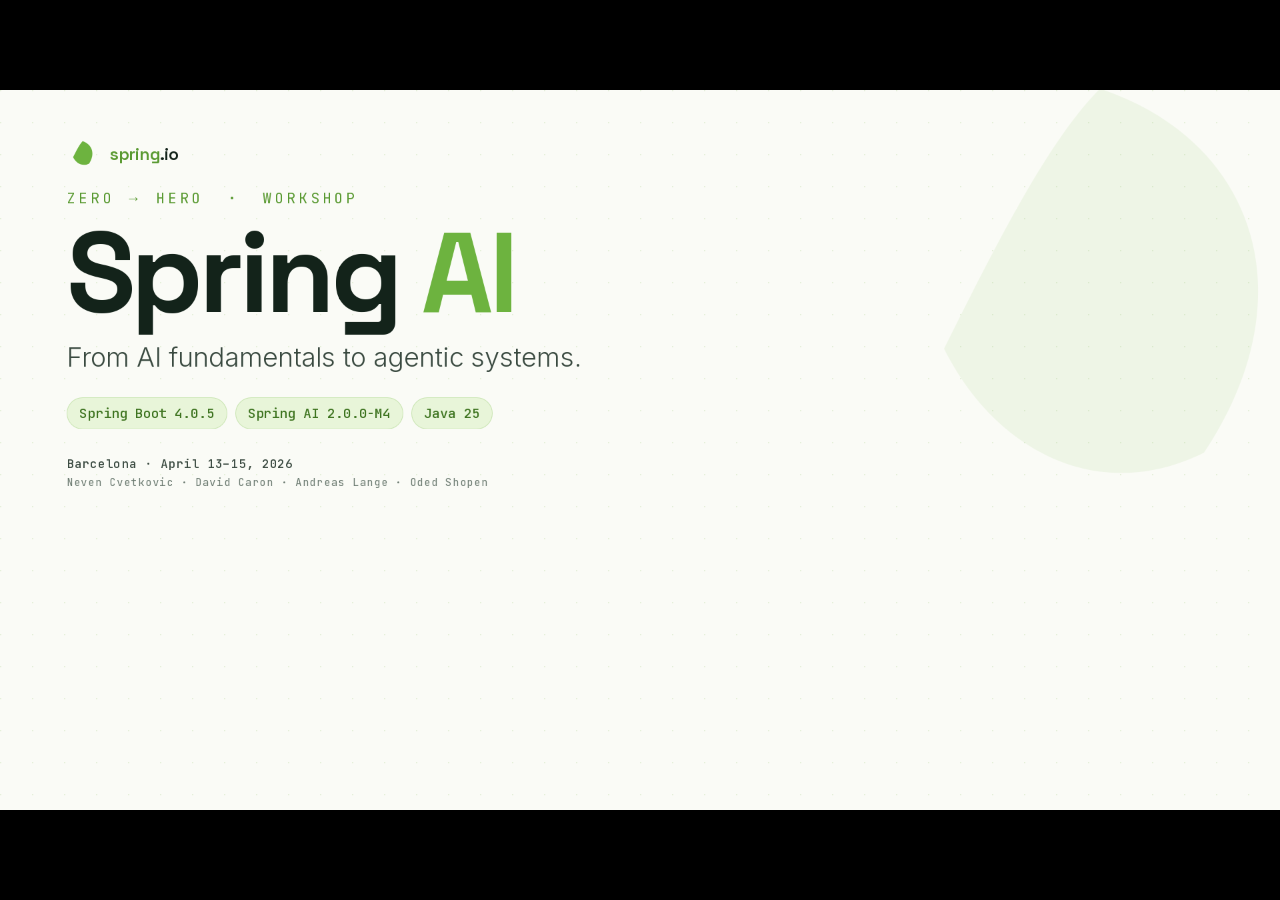
==== components/config-dashboard/src/main/resources/static/slides.html @ bb2cd9f5 "slides moved to dashboard" ====
<!DOCTYPE html>
<html>
<head>
  <meta charset="utf-8">
  <title>Spring AI: Zero to Hero</title>
  <style>
    * { margin: 0; padding: 0; box-sizing: border-box; }
    body { background: #FAFBF6; display: flex; align-items: center; justify-content: center; min-height: 100vh; font-family: -apple-system, BlinkMacSystemFont, sans-serif; }
    #__bundler_loading { position: fixed; bottom: 20px; right: 20px; font: 13px/1.4 -apple-system, BlinkMacSystemFont, sans-serif; color: #666; background: #fff; padding: 8px 14px; border-radius: 8px; box-shadow: 0 1px 4px rgba(0,0,0,0.12); z-index: 10000; }
    #__bundler_thumbnail { position: fixed; inset: 0; width: 100%; height: 100%; display: flex; align-items: center; justify-content: center; background: #FAFBF6; z-index: 9999; }
    #__bundler_thumbnail svg { width: 100%; height: 100%; object-fit: contain; }
    #__bundler_placeholder { color: #999; font-size: 14px; }
  </style>
  <noscript>
    <style>#__bundler_loading { display: none; }</style>
    <div style="position:fixed;bottom:12px;left:12px;font:13px/1.4 -apple-system,BlinkMacSystemFont,sans-serif;color:#999;background:rgba(255,255,255,0.9);padding:6px 12px;border-radius:6px;box-shadow:0 1px 4px rgba(0,0,0,0.08);z-index:10000;">
      This page requires JavaScript to display.
    </div>
  </noscript>
</head>
<body>
  <div id="__bundler_thumbnail">
  <svg viewBox="0 0 1200 800" xmlns="http://www.w3.org/2000/svg">
    <rect width="1200" height="800" fill="#FAFBF6"></rect>
    <g transform="translate(600 360)">
      <path d="M-120 -200 C 100 -160, 180 40, 60 200 C -80 240, -200 160, -240 40 C -180 -80, -180 -160, -120 -200 Z" fill="#6DB33F"></path>
    </g>
    <text x="600" y="620" text-anchor="middle" font-family="Space Grotesk, Inter, sans-serif" font-size="96" font-weight="700" fill="#13231A" letter-spacing="-4">Spring <tspan fill="#6DB33F">AI</tspan></text>
    <text x="600" y="680" text-anchor="middle" font-family="JetBrains Mono, monospace" font-size="24" fill="#5A9A32" letter-spacing="6">ZERO → HERO · WORKSHOP</text>
  </svg>
</div>
  <div id="__bundler_loading">Unpacking...</div>

  <script>
    
document.addEventListener('DOMContentLoaded', async function() {
  const loading = document.getElementById('__bundler_loading');
  function setStatus(msg) { if (loading) loading.textContent = msg; }

  // Error sink persists across replaceWith since it's on window, not the DOM.
  window.addEventListener('error', function(e) {
    var p = document.body || document.documentElement;
    var d = document.getElementById('__bundler_err') || p.appendChild(document.createElement('div'));
    d.id = '__bundler_err';
    d.style.cssText = 'position:fixed;bottom:12px;left:12px;right:12px;font:12px/1.4 ui-monospace,monospace;background:#2a1215;color:#ff8a80;padding:10px 14px;border-radius:8px;border:1px solid #5c2b2e;z-index:99999;white-space:pre-wrap;max-height:40vh;overflow:auto';
    d.textContent = (d.textContent ? d.textContent + String.fromCharCode(10) : '') +
      '[bundle] ' + (e.message || e.type) +
      (e.filename ? ' (' + e.filename.slice(0, 60) + ':' + e.lineno + ')' : '');
  }, true);

  try {
    const manifestEl = document.querySelector('script[type="__bundler/manifest"]');
    const templateEl = document.querySelector('script[type="__bundler/template"]');
    if (!manifestEl || !templateEl) {
      setStatus('Error: missing bundle data');
      console.error('[bundler] Missing script tags — manifestEl:', !!manifestEl, 'templateEl:', !!templateEl);
      return;
    }

    const manifest = JSON.parse(manifestEl.textContent);
    let template = JSON.parse(templateEl.textContent);

    const uuids = Object.keys(manifest);
    setStatus('Unpacking ' + uuids.length + ' assets...');

    const blobUrls = {};
    await Promise.all(uuids.map(async (uuid) => {
      const entry = manifest[uuid];
      try {
        const binaryStr = atob(entry.data);
        const bytes = new Uint8Array(binaryStr.length);
        for (let i = 0; i < binaryStr.length; i++) bytes[i] = binaryStr.charCodeAt(i);

        let finalBytes = bytes;
        if (entry.compressed) {
          if (typeof DecompressionStream !== 'undefined') {
            const ds = new DecompressionStream('gzip');
            const writer = ds.writable.getWriter();
            const reader = ds.readable.getReader();
            writer.write(bytes);
            writer.close();
            const chunks = [];
            let totalLen = 0;
            while (true) {
              const { done, value } = await reader.read();
              if (done) break;
              chunks.push(value);
              totalLen += value.length;
            }
            finalBytes = new Uint8Array(totalLen);
            let offset = 0;
            for (const chunk of chunks) { finalBytes.set(chunk, offset); offset += chunk.length; }
          } else {
            console.warn('DecompressionStream not available, asset ' + uuid + ' may not render');
          }
        }

        blobUrls[uuid] = URL.createObjectURL(new Blob([finalBytes], { type: entry.mime }));
      } catch (err) {
        console.error('Failed to decode asset ' + uuid + ':', err);
        blobUrls[uuid] = URL.createObjectURL(new Blob([], { type: entry.mime }));
      }
    }));

    const extResEl = document.querySelector('script[type="__bundler/ext_resources"]');
    const extResources = extResEl ? JSON.parse(extResEl.textContent) : [];
    const resourceMap = {};
    for (const entry of extResources) {
      if (blobUrls[entry.uuid]) resourceMap[entry.id] = blobUrls[entry.uuid];
    }

    setStatus('Rendering...');
    for (const uuid of uuids) template = template.split(uuid).join(blobUrls[uuid]);

    // Strip integrity + crossorigin — blob URLs from a file:// document inherit
    // a null origin, so crossorigin forces a CORS fetch that SRI then rejects.
    // The manifest bytes are ours; SRI protects against CDN compromise, not this.
    template = template.replace(/\s+integrity="[^"]*"/gi, '').replace(/\s+crossorigin="[^"]*"/gi, '');

    const resourceScript = '<script>window.__resources = ' +
      JSON.stringify(resourceMap).split('</' + 'script>').join('<\\/' + 'script>') +
      ';</' + 'script>';
    // Inject after <head> so the DOCTYPE stays first; prepending the script
    // would push the parser into quirks mode. DOMParser always emits a <head>
    // (synthesizing one if the source HTML omitted it) but may carry
    // attributes through, so match the full opening tag. slice() rather than
    // replace() keeps us clear of $-pattern substitution in resourceScript.
    const headOpen = template.match(/<head[^>]*>/i);
    if (headOpen) {
      const i = headOpen.index + headOpen[0].length;
      template = template.slice(0, i) + resourceScript + template.slice(i);
    }

    // Parse the template and swap the root element. Scripts inserted via
    // DOMParser/replaceWith are inert per spec — re-create each with
    // createElement so they execute, awaiting onload for src scripts to
    // preserve ordering (React before ReactDOM before Babel before text/babel).
    const doc = new DOMParser().parseFromString(template, 'text/html');
    document.documentElement.replaceWith(doc.documentElement);
    const dead = Array.from(document.scripts);
    for (const old of dead) {
      const s = document.createElement('script');
      for (const a of old.attributes) s.setAttribute(a.name, a.value);
      s.textContent = old.textContent;
      // text/babel scripts with a src: fetch and inline. transformScriptTags
      // does XHR against the src, but blob:null/ from a file:// origin is
      // silently dropped. Inlining makes it a plain inline babel script,
      // which transformScriptTags handles unconditionally.
      if ((s.type === 'text/babel' || s.type === 'text/jsx') && s.src) {
        const r = await fetch(s.src);
        s.textContent = await r.text();
        s.removeAttribute('src');
      }
      const p = s.src ? new Promise(function(r) { s.onload = s.onerror = r; }) : null;
      old.replaceWith(s);
      if (p) await p;
    }
    // Babel standalone auto-transforms type=text/babel on DOMContentLoaded,
    // which fired before we swapped the document. Trigger manually if present.
    if (window.Babel && typeof window.Babel.transformScriptTags === 'function') {
      window.Babel.transformScriptTags();
    }
  } catch (err) {
    setStatus('Error unpacking: ' + err.message);
    console.error('Bundle unpack error:', err);
  }
});

  </script>

  <script type="__bundler/manifest">
{"c7ee0cfa-e713-41cb-aaba-0523f7ccaca3":{"mime":"text/javascript","compressed":true,"data":"H4sIAAAAAAAAE9U8XXMbuZHv/hW9TLIcyjMkpbU3Nm068dpyrIvtVVnaJFeOY4EzTQ5WQ2BuAErialWVp31OpVJ1P+j+yf6SqwbmAxgOadnZezjVrknio9FoNBr9BYz29u7AHjxOMD6PlGYLfAI///1fUOBKsVmGcIkziOUylwKFhrks4OXp61dA7dXwDpjeL5lIMlQT+g4BG4DKkZ1jAUJqVCU8lih4rOKC5xr0Osdpj+V5xmOmuRSj75UUPeDJtFf2jUzf3hMDk/6YSCCXSiu4VhlP8EgkePUsZWKByQTe3ICWoFOEnBWE6SUXibwEKUCwi6HFbDaAc1zPJCsSKuULM7bB7+ef/jH6+ad/hnC8+C4fHS+eixBOchZjCC/lEkeHIglBrJYzLAiGKiHGA8gLVAre0vAFKtT0xSAIYwguuU6BgWZK43yVNcOnXOhBCSQZwExqLZdRjEJjAfICi4ytQaXykotFCS6WK6HhrumqQpizBBXIlaY58iTDEhoOgK20jFTMMupMs+NCYAExExdMAVfAYM6vMIEEFV8IUPwHhCDBOVtlGvYfHoz/57/3xw/Gg5r4BAwTMNM50wUTai6L5cSWB4MzmvSca7MAFxwvc1noEDLUGouZvMJkWIM6QdvsTEjT+wyY1gWfrTRaGooEC2CaZpHKApMSvf3J/sBMRqdYAzs+Pv0L4BUNhwUo1Ap0yhUoCVwreP7ta4hZrlcFgkJUsBLlTBYol6iLdUm0Oa0jF9oMcPb7JSac2ZIzyNhaAV5gsS4XgmhOdNQK5KWAnC2Q8HXxcggbEjI04VkhLxUWfQXHdqif/gkn7AIJ1vHzF5AXMlnFSKsTZ8hEDUwKjGiQKMcisihQe7MYQgJe6YLR3Fd5tSFPqJECViC8PHr+/PBNSFsRVmJJPITJEN5IEbFY8wu0k1KgNFsDFwZVohuBJ1hnF1zxGc+4Xk8g5UmC4gzuwpnMWWzKxmfVFHlBUDRCcMETlCoEPi/[base64]/2uFxfoEM4y1LIJ+A6M/GLIkMTN/ZYbCIug7tOmHRmZMn8B1xXE4TFAzng05yVio/[base64]/NvY02hEMWpxWBFQGiU3TJNI9Zlq1Bs8WiPAFLYkQWSxUXiKJC9s0beEXfegAQ7EdmqTAJjeIUy6XBYZ7Jy4EHQy6jC5bxhGmc9oT8QAoAteJi8UHjlQ7LsozleV1mcP1AR0xiCnp3YG90504QVJsZYimUhueHJ0d/ePPhzx+eH754+t2rU5iaI/5Ru8FLt8H4gdPg5PTbt0//cPjh+O3hi6O/wBQc8TIxaEz6Tetv/3T49tXT//zw8uj54YfXJwTtwdiB9qenr46ePz09/PD09PQtAfvcCfcf3amB5iw5gCkEwkz+RBdcLAIxGOYsOdGs0MFBCP1xf+B0UXqdoUoRNUzh7A7x3ySVShvS0V8uFSdmm1ht6VFZzIVCPYFx9ZtOnYytJzDLZHxelc5YfL4o5EokE/jVeFy3jmUmiwn8aj6fV0VzKXQ0Z0uerScQkVaMkVorjcsQvsm4OH/N4hPz+4UkQdR7idkFEmPCG1xhL4S6IISnBWdZCIoJFSkseD1KReLqELflN3fMx9Du6c2Zs5mS2UrjRyc/z/CqKmQZX4iIa1yqCVidtqr6fqU0n6+jWApNB5lXXSFTKqqb2BSYMZLpFbRaE41kwRdcVOBagxJukUoLLs4d1L0VcpbjkmdZZM/GSTOCh+GoFjMZnTCcTvFFqo3eFFxwBo9VJvWTAQnbWo19dnICSvMsA2P4INkQ9u/PWNM5W9fTBbQSSWqNiRVcxrbQLD4n0bYc0n43bDspWwV7gx1rCF/wJWnKTOj2cnZUGfk+gf3x+DcdtVbgb62eyatI8R+4WExgJosEi2gmrzoadnMlQKNdPqrnw2lNI6NoqQkIKWo+2FRRq+XyyfPOSFsjvKxy8L6hVz3i/rYR6UDoGtF8z7DNIacshx+kQGWE/1LOeIZGaSXGG81lcUmGoE55kRAfnSPQCe7yxSkxn7VnSYGvBoLvjkJIpOhrK3LMOVfajDVPDDXL7eifK87cHf2DPckmcLB/77f3Hhw4Am37utx4iNR4ENxbUjm6xNk515FmeZTyRWp2WVSKUN1Qxx1vtAffimxttT8yRnS9DlJALFmhsBpUQaDlKk4hwQseoxrU5CtNwCAluk7AfAyMWh+UfYmMAhv+cQje0NAQo0Sskm6Vdf+Rdclwridwf/ybZk+Rj4C2XH61IQBLcmRMYxDdH/8mhK/zq0Fpn4+HDw8GtTDkmcF+lq2KgBp9rihfsHwC9xpccpYkZsM7ZZ9wCpZiomAJX6kJPHz4sAFjTkg6+Cewf9AqniMj+z5SqDUXCzWBnharZa/hMOuGiBRtcMJvPBzv4/LzJI2hcrlcZU84+Hq8VIBMYdgsSFkar2Y8jmb4A8ciGB6Ewwfh8CDcH4TlOjidP3qoWQbYsiW/cqi7UjRdYwt27MeS/6wsLEXK+88Ugzv4b1xx3343640H/qE/06JGguU5soIZ28elfiUPttW77LYhHioWc1Z6yQpD4PEGD7c5lYsUC65dztsojFeForalI21jX3GRcYHRL6EpNQfwwYNmPyy5iMpj2y3etbPK6RWLGQsO7t8Pq//Hw982IsNl+obEsH+v4XsDxyn5dyQ4scLESFy49pa0A8v9g8EjT5q4MEoHwMeBPBh4/eYyXpEYlytNK+aL8aZFtXl2tpxES/lDZNtbN+y1w4dOS1AXC7iu1S4Soo2WZX61DA2n79B6nq8d7qzE5X5LXF6WIO834qJDPh408rHZEubkoQ9HBJtD4OtP4qcNtIfns6TG/f9mtzg7Y9/[base64]///K+/21DDhEIINk6RY+nXNAZFnBZyiWXbX/a/2oYhp6JxkVEghVzhxoD1IypMl2bImD5NSRlyqsBYl8AjY0rZSM0lwiUTJuxCYYXGzUnmZBmPqY3vCowb8PLDMkQeLpg2ZkLlNDbUIg/RkOZRAfm9oaSBQU5Y1DAv5NIAM0s8ssvaxLUUkE/ABg9op1eAHhsXlIl6Ng61yEzPBHx6T0CnTJO/SmCsMXnGsoz4A7j4HmOtKkBcaAmPU2TJEwhonN+XQamoWGUIKVMmUDSfkyu0pHATjtiweiyBK7b1nWKuvULBHh4/qmtKU9JVEH1+dnU11/b3LGjYqnXdVKZW6a3aRGXLGbnpU/JUV0KrwzdR71iaUGd9tX+3Ntg+ec/L5FKswrjTqdPlDOsc2FmKXTO7YEUQWYeI3RrR5WDnTDc7pN0dbu0Bck2OzuoOV0tnu112CsCsQHYesbkxQGh3OB1p13n1LLtka9XubDfOBNiF5EkXG/surI6FnGRM6ci48tw19cf20O7ArYNXKpsu3O6FcElWOyQAzqxDPGNKwXOMz0/MzsIrjSJRJtXjsIycWHTtPoMFapAzG7F9Wou5YADXZVAJ3vUNi/VD6FveoW9lyL//vj4kjSu+WJmgZUMStcqxCBr7I+Vq+KGQkjz15gfTmsXpiRFhwTUsJa1LX+Yo+jaG5vSz4bJpY9LZ4jLsPYV37/0Km7SyWZ7yBE/5EguYmkCgX7uUK4VHSbajibIBuj/iGqbtmMpdCCiIZ+LdFKcTFIf78Ufoj8qYRQNGCgvB+TWccZEEVNCauxRv0RxU01bBjh4nmdQ2r8bp1RTu6PmaaPBaXrgd67Id/U5Z/g2datN2ye4+L0oX6rSjcKNnyW/EuFZw/ZnY0+G5km9z8g8eCW36Dheoa/YOSo4ehLA/HtDitCNrrh7aDPTSsP+njVRumY2hXraHqjaRrx84g5V7x2TVtHdUJlnyRpqN2+LUtYiN5njMFvh2RSk+VQObV9WRUnCO60Rein7oMubHuxWGHZ1elj8/3tFsuKW8cPvWzBaScsCU4hcmhrNCRyqMRnBU5nDEMsvKiPPdSj1NybkkrMpGgtue0SFcpjxOYc4L60g26R9DdxUSrnYtRDmRwuD8ObTr7HlL8nX23UnBGgKfQ9ASgAOToFTQd7nSG7WbPX3h2Nm91cTj71qRLtP9OqjbjGUVPfd4dcuHRuUemp1cCQ5HHsBd6OdX/Ue7+pbavdfZ7vHb9FaojwuZY6HXQb+lelXrsInQ4HNhpj5MD88NoHOug43CHbLAi2vUMqamvBNmh2mTqRQXyDSWakXQN/UNLnZGZPo/[base64]/fYor3ly+0Fe8+QjYyx50vfbW34tbUHDOsrmGAncQObF5Scg8+LyY8jML11kDIU22ddm/4VtTbc10K36laruJstYpg4sDqElTGghe9z9rbUaJyZVlcWakgMznsAsM/1MgrEZ19wEINd6ITPl83UVzb4lHas0BY+SFYxupq66+DxdyAwNM0uZzVixOULHFjA5etSJLN16PptdTZzGXHOoEsPo7/FspTWlEBDq0x6FbCh5tFfeZrC1PWhGmvaOq9xXY2z2QFPuo1Mc/PzTPwaUL1n/[base64]///P+yYl/DV7RY0ecsWBm76N2GliaKt4uYb6t7MXNeqDZZbWXwdtB7Yr56aJzPkt6Tt/Wy+iif1bKs2ritJHiT3N2Z/15JU5sra2XqQgauwyiC/bBK1h5siIj2SMRPnzvS3U8ayVD7U4Yae8A3XGrVaWEOztCqRWF9loQVHi0PQa0kl4GZlmvNqHn00XLb1IdF+a0FlKTEYdZUb0y+3D/9FjZm/+/saFr0fbNytLdXBkqWK6XrVE6TNV4Fk5wkYXORSvfpbomQkczLQIpFZA+cgMoQjkx8ZrTKKaWbgllcLDKsQjTWJNJsUcWgTMDFAUTDLcubLAYdJ2xFOWh0bShiKqJrQGuOWdIKWtWgcpupby8K2XihqqM9XaZdy3gz2lq/MzhVn88Z7W22cDWABery+P9mfZQEPPF8Al9otvDsc7/zbvvQNB8avFwnfN2bKOxp9TRY219OIDwTs4bTtwxxDTa63Ie7WwyldpVr9ziB5UdwQy0d+F6IDVK9zEKYyWQN105A13XWOzFzt7gdWvIqN0JrXu22sFUb1z24rhN47MKbuFzEEkq3mABesZgQ3F51Azd9b895ttqGm7L0x9nc6g3/[base64]/[base64]/7q9r7a3L3r2pvFEK/Pxjqgi8DE9ioGruo3tzZ/LabNGlNk9bBn+6HkB6EkH4Vgs14NWrn+03apIN6AkHqnQ4UhqtxpuuGMZJSdW/swOhGtALYN+zhOIYtruoj6xfC2a+v6WZTIAY38OtrU3pz1uwjs3J/sjfHKIjR3KRubwMY2VvhcVpe3HextdikTLWxce6l9Qc+3bfOwO0T+pe9PHp9nBZW7TCUC6srXbxRkB150nj/[base64]/tbFKKeX9j8gC5RJir6UGi4YJcmBNwWVm+MbB5y9YLUF6Rrj19+CYI4dGy/Pe5mVV/u+4wrdstgb5koxZAvhCwQ9kYtKub26nInFX2KqS0UC/0tahAcDBqWvSUi27RC0tGMElhrhXVJeYl7WuuFMIXrGz/O+EUnZctt5W1f8j/UCiH9sLfip3b14Xd0E37SrvZBkMVbg+Bu/RYlalOBIpw5TKdTA2wA7fBA+1Jc35zRDTMYDUeVMeRd/TzR3BahpXE/8G39bslsJn3XkcQliTzG8qR/vZIDX0MO9gfwChcsppuBUumofBeGXpJ5jYrutpuz0pcgNpSJhXNQWu4tw+lOb+KszedozARuQujv9YltXYa98Q7v4GAAR8IY1K03Kra/[base64]/0oGzTOm0rKsbe37dV3yv3KMtiS/V9klaUuPjC9lPz/LZjM5UaGuOgWto8BHrluiV/g1RA7bbzq0acV1N4mqXByfQqOR+26TfbWpzAytHKIbDzdVifzm1kcDp3rGqX4MqHzeqXnqiov2wzvUrHoyqq8aWMaxflplhVfSjkD1NW2gOK2yyMsgc3PX0z4ykq2H7dX0baoq/XXwkeykBnA7cg0tUtYKkZFqF6SSlkeUiWEaf6WvT1ykrTbWcek3UrUZw0VwQcZj2wkaEiCv2MLpDBN0TOvM3g399bW6GZy1PYQ2hy1ozBfrjXNa1GlqDt+NRvBHxLyOSFeez8uULt6b/DIgflePKFEbweRTVy+nOTjvkgp1vN61VdAcWCj0c3vxs+2c7AwskZTtAl4G9f8N+He3w/8jrl3AlAlpVWd6BctsDLo6TNtGr+ndlVYKC/l2hpoVC9Se3CKLI9BDrkpF7jDh2qQM/PgjjP4WHL05/u70x9PDv5w+fXv49MeTw1eHz04Hvx4NNSod6MrjOBi0BYVxWQ2XqBllPJOzaBjrIqt/sEyTeVX38rA9N0nSODzHOspETrnUvFWYlAq/p0OaHuS3fFoU8vKtycClgepyCpM8pzxNrxT8n+bVQJORsLHJOxeqPoUbeWs17k2UXuG8A6Pv8o8PFX3CUPTeYTfE8a1hHIpkF1IbDpFbAy78+b/[base64]/6aqPezjvfkgvJdv+Y2IF1h4JUTpw4DOY6I+sWVPThtP9PnQbHrswnGWz4X3HEhFwVbNs+vlc9BYgNWnsqANyqCZT3LcRUkSsoIvCab4tfrQHtge4dos4PRGf0eY7+NWUXD+bE1kMpIIHkLfUu6YslWuwTpnRmvadhc1TK8cnPnZkAs+78u1KuRzVcAAA=="},"1ec0cd7f-80ed-4a62-aed4-6cf4ebcc7dfe":{"mime":"font/woff2","compressed":false,"data":"d09GMgABAAAAAGT0ABQAAAAAsrgAAGSAAAEAAAAAAAAAAAAAAAAAAAAAAAAAAAAAGoMAG5caHHI/SFZBUoR4P01WQVJeBmA/U1RBVIFOJyYAg0QvbBEICux42jwLg0IAMIGrWAE2AiQDhwAEIAWGLgeQNBtdpiVsm1Y81E6AclVeNSNnBnM7qBIKvDsyEGwckMHb18j+/5yjQ4YSNIRCa53fpxECQ5C+6GpYRLUJhTOgDib0XAm8mFTKOgMEGguC3Pf0uqaJUAoQIa1hhn0sUFMmLHskU/deVYs9/ta1quweq77/vcvi1q0eFs9jYffVTgPPG0iHwHM+5ZTxMOnRSHoRgcxIgoibzre2DYJ+pZwwhkv6r/MzhTvOLFjOe3mKffQ97QxsG/mTnLw8Dxyu9wOaBEW5lrVp3KI1Fkh0k+iGYJsdiJUgVqCIGIXRoGBiAAYWIIJiI1ZgYs+Y24zNHtvUd8WcUct3/dN1fLjW9W8/0Kb+u0MsTZa6TNv+Ls3azQ+oT76p3R0aggQLGiB4CBYkBBIsRsRrpKKSrfTnaVv/594JcoYaesiywGgwvpsRMrivun0Z/o1MbWQhAHYNUz3UyazLkFuZh0KFrA//btafdGdVKwZTE2oKEbRYgKDWYBasEKbbPpdPlU8Xvce72TeDRGaQsPmn5vAg5kuyJsBrQpu98q4Urcw718iZQBRj6V6AZCwhjUchuYyOhY8toYrzlZ2qn97+gJv2Lylem1hNT8SgdnffXBfSfRHdOrG6AoVCW6y4FQsaLCTw//9zn/vkvwxLM7IkiTSxBcpOfleNmHpWNapGESjECyUtddXu0ztPAEHS2waUZnio9va/0z3hbiAnHSV6eYVx4MT03l8ovjAYjTYI8waeUGf9G2kkOw6QkwNCLD9zBVhiR7R7iPUnNnz/f7Du+39mpgLNQy0PkjCzhYVFWME9K1J5IPDfAB4fOIdtW2B0Y+a7UuC2vxGAMdSQkhGAFp5wwOzwaziaz3+p6m/fHZYMZCoBQBWkQ/FhzpMrKJ/sW1m2zSZ9OXgPOJg3AMgBSMbAwLRhSHIGpBgPAFEeAWKOMLFORKbKaa0NACYakilDusFW6u+lbEvb/sXqL5etLba7v/1+uPZpM/9lj3KFLYI7o7/wFarGbODfdm6SAm9TZgeUKx2gLcuqGlMpzyhdSGMyPcgrEodwbqxqneEqmEAYHB5vsX4vs53dkFijd8NDQpUiEkLzdX/nO9/KfXKvw0MIZgjGGKN6UyFcITyzV9r7r3uszbGoRqzg5ChdPD51jWm5mr3mN7/0tDHJVcSSVdEQWBSZ+4UUjXiBAoukLVkPQmErJarUNSAQkNr0DJmYMkeHAQgrELYgHAZOLtx9IgCEP4ggECEDcjgKRVRsCQCRBIIFIgUEd5CWLTdXnkBxibJKbRQ6qMjtEXTC0HuFGShwC1HuxI0BrAAFAIMAUMIFgBsdeegK5+6dI/3FcCIeJ+V7tqD7jAIoCLjTZzbPfD4D2i3tz9qft2+2G+Z/U/ds5LewGgAQQHC5rm1MY7E5PT5/JJ5IZ3JkUaVhRblirGVgXAggmE+sAoCh4AECRAyEDmzkaIsA9L20VoDuQ5DOQ/eZ3ChBFxjcQR8fWgWzYVWtBOSaUdHMQ1qWViVFiEmXvDMMZD+V3NuIgNT64AZtVAlG417Fm4oo+Az2Jws9DTVOHfadLm6qmc3K4nz7nd/bI3u9E3t0f9bxnW5wF+gF+k6E+7zm262h2rbPVNQS1fmay4gXBzt7zm3YnMRSnigMjenYyTsk5s+rQAwVpibxUacyNBuFYzENSTwlJmuIj/yj8CHWNq1b4qpj4on1vnK4PIgGBE1xekYbHG7tZ9X1b+oVH1pbpNDbh4iEbLVNfilpZTLGfT6FXPKxp+10tvjySi4ozW5rTxm979wWLpzJTztPJI9kzlBVPW3P30qq85no9vy4ejwM73tZ+1Ra0Pqr1f5Hi1u8p2E8Oe9m7j2NhfRH6i0pdved/LsLf/flJ9uVI3w2j1Je1s/nzn6SdV1vKEQui87X4zu7bc4D/l9P2PVcAYLuFvPrhJdPL6v3JSvnhIXtZIC5nUgf6VT/vqVPiPgMJ4z7lVMznc9ezUG7h0ZPPCT5mb2e3zq7X8dU57R9n39Rr6dzL2vUUjwU8wZXW/RfAREZsuTIPwY3c4dEa76rhz4GsDf3am1gksvK1sEJ5+zi7uFJIAUEhVNjYhOSWOwUDjeNl56RmZWdk/s4WhcUUunm8kpSrr0mahp6BiZmFlY2dk4ufgHtgsIiklK6pGX0yMop6tWn34BBJUOGIVSaABBdd6X0ZiGLAqpU3gwORUnV4JENXNRBLPU3ZKjBZmiEMkQAuU1CaLDQsBNABEE9aQikUQ1akEcOpdAH45CFCqBBEkWUYBFQJbHBqJh/07UHFkg+PDJ8hvRJeL0ZhMSdKSpKQjSEjdMgKHArATMsYlBbQNifY3I8ORYVbW2AlEnkKZvBLmRdyTk/bCk7qYk9AouMw6GEIPKaHCEiTfpAiUiVlCZCugS8TlbonCP6j0eN5MCOiB6/wVA2OJJgJz9ou7LTgxGQ6Qfs5jJgZk5gZmzlbGP2twtAHDkWgdIzbVWblrbWQYMCFMllQ/a0FRwHNbsu1GcaXx9UQaC5fYIjHHk/t86U1mopKYiqjrRDR5vawv844mkudaQWAoqPGTXJbCKvqmINYSpNQGp8Yojl5gzdhz2CcLjWrpkHrcEDPZSLykF8SGUw9ktm62apCMRrPaZihEjoUMw2ROYVEyv5pCD9XKdprJyFCx2jlgX8eYu4xnGz22NBXPNexfbNTNBoA7SxbuAui5ecRTKi1VXxj/d8WT7SpYuMedDKSoNo35pqH5ZE2K8b83D9lrv2kB/CGflF3ESYmmpi3VyTY7dgxIW6UZ3GHdXI6u4x3ZQ6rSX0hAhl2W7HMMN4Q6m2fxi2mZgJL4C5HJPCunXrWCxM5lJCrzV81mPCWG6WJQcfGX0PNt9M7/SO3VOPKLrn9XvUeQfWh5uMdx/onPicpu2kPZbz1HfeSr7V5rmzGqkzGETtwsc1IzaxEdS/fqtxgzv1Z0AAoK/NJtohzHLQNPE3DdElCJZUPPp8LAQ5J3f2YjyZO4XJNUkaNjdeZCszUbY85zHr85CGiq1fy/jB4urDElV2v18LZNwFTVS2fi3/79s+JmVNV5Gsu2W1OTkBD1oPAQUBTFuR9px0qjs2LI3jM4m5o3Nz5uRC/0JpkVxKLInXZVup/enDwSPhSej80lXx1n5Xfmp8xz5F9Ynhk8inARjlZcMDKADS39PGc2Jf+fy3rz/5+odv3G+7vv30+74fv/zxuwvehz449dGPfuXjmy9+4NO/+/yOq2/+Yt317375t1+vv/3KnYfvvO2bv/k29p1vfnfxg9e+t/RZy3PRr/78621vG65/6Q8f/+G/f+z58N2/jV2tn39YCFI8ABKBY9gs3eewuzXTNSxUFUv68fNICHH0fI7lgjCextcBYNf5VBnC88rek2KjxfnZ+velE2aQl/3SX9fRzlV1g6VzPhbXQ68APJX2Ml9rW0MlnO09oGA+JuPfu9P3Wl1YBbz2zVh9/QhAeC17AHkeAF3s1gGaooQghFggRhHoCHTL1nqXcgPsOZFpUBBk3c54gcID5TFaqEIAmxhC8MERNEikMBgZ9ph5JdLH1m+7e1vj3b3M4u6ehh7qIVuwbCfywPGc3d3E+rKurNFoFzjnByP9UGHrRGDfhpmv7w1fmvVs9GrTjuh2+3E7uUHJcUtSSArB5O3ZxqjdY/7aNgUjEQ79beMNFXUf9TD1NzVg/2zL79e9+JwArUc94wZO7aYOU4+dJpBaH/K1vsTvS//6Y5Xe/IGIY4ib91IN4JT9aP4/9aEQlb92ClOL0IjS6qAToxfXLGGfU2zlHklGbxwybMS4CZOmTBs1Zilrwl8MXdoFfbHYP6lPp/[base64]/KXnF15mvgP0B+BbXlgmDJJZCnZl4lyWp4T2J44acGZqddJjvOaSRrRUpG1Bk3iGkryV7DCycYKwnDQmawl40EdbSd7jz+uQRJiK+mxIcvVnBqI6U39KPZM2iQy4q9ScskD1FMiiUkVIjSD9RaS1ttRIWgnFo1UM/7L1WdyWlB0RqmQgaFWs50bqqnBXFft0LiA0YhGYzBasEt/WgV9PTldheWymi1F8HowOV9U3bxWa5h/O2XLggqsrspUOyspVyJl1WxZKQphvlkRhtR2bWuYvkeEvmcKYdv8wQVYpRcKNlc71komaOREzvLSzjPb1sXN5WFNW9GLzZx6WdKimw3WU/tOCw1VN1aZD7lyWPUyRxphTVQpU4h7qm5VGa+l6plr5zqMLWlHYCL5aACXFVN1CUcFAnYVIBSMPIgL5pwD9cJuk9TkZG2WHFMyNwmeGtyognY1XwRLsVelgqRbt3ji+w1T+/98YGTIo7mNJoZfYFlnV9WMkM9T5dSww6J01xydY9ILWowvXIf1CFVWxob5aeUJ/bUkWCK6VKKQdQBjLx7xzi4NSWNpxk8YGTmJnjKLE4oiZdNn+pQ4646NKHnSlH7xTL8EUzrw9Kg33sqSM2PLuXRUvSAfl4vTe3+FZflHHJh/x9RWkFdOwhKyXXpuP5LmgXEGq+IKBpq7ZEFMFiOWWIRoJ8kSEi7NWLiI3twx/QpH2ND7H/ULF/Nr4+Ubu7a+R3o5j2YyKGityZzHFETla//3iCm0xem5ouJwW6AT0kvQRDwFfMxAcWrQYTVTgQ5w0V30BbS4SHKXeJOg3YtFI5S8pVF6da8R1VjyXrWvT1fHWf4zC1GPuE/ypDjZdoLX7uHtBQV03DRxVfYYF3kmFs8RHSj4TqlCSheaI40kT4nWPHTSU3qF85zDRCquZFgchsk0U1wkDTuSgV8MnIrvZZ1N2sjdIh65Q/agX+zzMoYk5H/OLfmnfUqZTbjmeEmDIwhZBkQhCPlfzG54bhim2Zh39C3eYx7skRxyaI94Ob/U0FpmJLP8ie5DmB0SVgxthFLG5cgUM7OYXzPLXvWIooZhhnzpqNY/wDqaeZ2/xMcWz5qwXzlhcqfHS5Me20pHKqEZ7Cfb8Vn3oS/CjiY5O5qkVl1cmIfTcVgW1r5yT7anVic6hdlJrAFJVZpYKEd6aB0M0/x+INIp56XZpdN/SI0mwVKs4BfClPdttnTvPZfUuWSUb7cldG5NbYw9YRjPfMoMbcOEqwHewViEwh3jFCoQMucZivvWI0o45lbp7g9UVtB1qc6aINmJyY8WANYJrAzleTTkHh/[base64]/hPsNkFGjhUJrdYr1npKDx1n4CZ3PLJEaU3HgsUsdGZBnZsmOcr2squydgqDWWtHpvSlcY33heIvE8iOT7yGaslzxs5yLlA1MsghX54SoU3UTAxmG5hUJk3m8GSQFuNe8X5aquESFpWQ35nEPvuA94PpNpDH9pfJXRuflhFHnKWPdR6/jyUDtNCBZQSoKqnCpbBHlrlksIK2IcXCebP2upHp46rjC13SMHOkv4RbpXrXvZtZAx0wMhKseDpQyXMu6+37tAFevnl75hIKKN0nDMlbRs8hWmK3XrZG+s4jjCaNsDO1to8SWE3tJNMEqob7xQ1pZjlTTzh2SUiO9tAB2wuzjaLeWbnmNWU/j9N+3ah9Z7zX6Yk0TZ/m2scsg65MP02k5zN0qY8NLEL0yKCtq0XbQ1hbnczGGJdaDX6W4KaL0Rz2yacB5o5BzEpzMkYrC/Fun9X8psVJyhxb+0GTwKq3MDNc6lmSg0jef/[base64]/zt3iyz4s12aqjnaqNcgNtCB4O1OMVzBEFpmd6TRNgLH/jyE+Y6PnNoz8FxgdbhYsFZgUwlvhnJRe2XxFq+YfYK55PUx90XB/1g8Z4jB5oTr6Kjvz/q+Lzf/Am/qtTiaG+a5/e0U368r14r8HPFOhTyFsuS2bOK+FfdULhTgWkIfH/YoCzPrfOPnh5c/Dg4NvbB9uBdGySxcvYhqHB6UFg/x6xgp2diNl8MxGDnVvJWyMMVWVI4IJlVTI5PyeiwSJYdLuxUmYlVyVzW9wQ3IDJCScXqIYua+RlHB8SrvkBCZBelx+8+mrfwX1bt/3TuVy9Sn1u9xtQrCIGT4fRIehTDu0JDrVsVbGzrsO43v6p2INagrfVUSYc8jZfp2a0ruOhFdCk9WHo8PKG8QbN1182vcJe9/v9knTdHU9y89XIT1OrxmyzfBPBKvahCd+swIR7Cjk2pdr+htJNswWF0Bq0oVoNQbTdYV1vkb2B2KDt10TR1s0zrGvtOrWDNLSgNUg9UuZAA9H2YIWKgbUyFyg5qIBK5kRwRbzJmchnk61220LqGHuZ0XpoalgXMZ9j/nzuCXAAEGJSmrSuWM5NxLzZDG6Ws8uHG26JqmSWC6KkuQbR7cYqIFVp/AgLIs+4DYNhY39yIKvT2LLNtYbo8OVgLMUD0uuV8JOqrJsNDVm3Hwun0w+wijoi8W10Or6lM6LYBUhbARlz7MHUgxtAGrss/oC7WT6h3TTF8MEtTzuSF9Mx4bdJxek+rB9fPvc8b5vSkG1m8KD7sNJ97nQH+hvLe450j/hlmVJAZ5v68x+gnzhEkrsxuWRMXliPLdn8yf3GdwI2uGXMmIrg9uWwQouriH0mYfIpSpXKp16RCXBipTmFR+Y5BIQgp9yw3C7BYbsYtx269RExe+ueHu1VQtOoDa6+g5zmsMAK4sBUMIKhSlfoxmT5aP8QvIdnWJoFuG3M+CNaz2hha8gBY2oUzUc5i/BHO5d/ge5ihw0mcCuiJ/viuP6Z5uHkoGlrnajy6pNBBWWrlPIuBNMQZ0YpKB7Ec+ImPVprqTcHQhciRBgqDR9bS+dwmsICKohMkmNyagr7I+wxrc0wyjA9gFChUPN9mlGAo9X7okMoNRURwtI33l5Kh2VReLQAGTRlP+8QGIBL0HfldxSQlvg5pMWOfL5bkkGQi0Po4qS9ZkhMQTG1CwvytUb/7aiCTAXLpZ9pe+OmPNpqaTcHQjm9UjTXHOJEI4vL7WCHFiU61U9P9SNhq/5hp0MrF84EAhSnyO/DtL1c5qm270KV0ZN99LRIVHnVSYOyb1BBzjxRZ+TYv1gjzJtIZMzvOH/iZI2oqzBSSApuAIMMCQNo6hoSTnnV+15mCnY4KJR6+X0fzuvKJy3m5JKWuwrycmwDDgQRpTg/O/w7CJkDGTB9HGHjHy8MzG670VoCPRorlrqhaMuoCSIl2qpEuGLT2/gBy4UFpPm27Iy01rSA2YqKwKW2DECYrQXNw5z1ljvOtPAuS38G1j+gy4XWfufqaFaDpPD62HcchdyGwTMxeFKbM2X/d9DYYzNglh2nFBiqG2GUqCvhnHuz2zzN6ZI+00+fibtslvpu91nDE9ImdIag0iXCnqQMaC9NSg6rAm5a1Lj3jrM1hyjfx8RbVJdo9OElpn4/VDNbtJT44krqRNOk1CS8WCoonD14RRfw59qkM9i+vb4aLj8/9Fq4C12569X8RUMp2XuKnVmdO7uOVqrJsMdppG8E13f/m1J/YlTfo8ZXo//ezKxNrwOLQ+O3F5Vb1bCZYOGX+8I+yH4dGHkiu0RfOn/h+OMhIL2ebT7ws+mN5XPHT8OAfQATEOVqt1dxN/XT+70p+eZhZQNDYRTqt56OrmzxSgPQQ78IibON0fM3Piv868wCrjj0ks+KCcfZtiHVMnj26MJlY9wDg8CInCYfAZAxdxxmDBsUOjLDEc/Dl9Ay1EIDHyoG4Bx0Wg08Tile339x+cLYQmdX+X0KizTP9HwWIm9lnA37nWL2tuvi4Hxn9wOKZAV8bPgn0a7+J5ll55vaS688yR0wvvs5tWF3HRxqiiaXtvol7wIXNPkX/IeqeBI4f1k1lFyQEyGyCBbdElVKrxQqZZIuCi6V2k7OVyUvwwUZkqFL1ggCo4n/virmKLMHJAcA971m7CHjLl/PtMB9azHbzeLK7QeSzq6HDZWbA8MCqTP9X4Uq/nWPAuaPRv9nd/+dOSK6LaqSWU1Vy358dGI3PPne4aq/G7NC9zZGJSSK4oLH8vKp93uP8XCBdboJjnyEn75rH55ukKoGvDoRKxZzB2I3jzJ1jpzf+qX+lOp0E+7iWI74bctuxj+LDe3NdxurpJfzlbI3xbWRdVgeJTQPGXgWnplxbLj6coDfWeejYUFG13ytxDZD+/[base64]/Ag+qHkYXTBA/BFKXc2IKcGGjPrVh8Wx6lMDaOKuAXBomBmJTMilMeIiaqhQYjTkLgM0ZGQDP4Yjd4azSkvj1OTE8JrWnlJGZ0LVGBwAq1sgkJPMiSWyib+lhNgkCF5wW9//mJJ/wz+BW9j4AbQ2RjUKTqD31EcNpbCZ5+cKs2BO3aHaORTCIVB0fE1IyHpPRs+Gluev0Y2X7oR+De2rcfz9TT9bPy64UbkDZmdu4a8hgDE/3J3Z7d03Vjknz+EGONAMLdMRh6Vbl3w4SMjOdut1iw7i31tL68AXk6Xu5u6lz3EXDH2dzlGafj5BlsTJvXPdz/9UEULssdNSiYrdtaBHi/nb1j9xw1nUpUP0QLlkQS/eLr532ZE82UsbGKSacOwuya1SludTLF7nNzhkK6V7JwSuqOdDAKSTr+6fCVVklrVWpieedgi1lDcIzCqUF9MCs3T+TKhfiYhaSiNyxg7waq/W/eaNU8R8mixwqwUQsHsst3MLvYEW73z0INzIoHxYPxlomCr1lrULmwxNboAGTJpv+gQGuSSZODG76ghPh0+aamjgO+aoB+Acwicn7JHBkULisI7LCm9L2oTJfm/[base64]/tfxnHGOY3nhUqvvWYZI19emaFDQRR9MoImAJhzvlFsazuiSqDuFcCNmzzLG2teCef05fm5lIVPOXm5xDlQipP3SjuNOa2Hf9p1Vze24of8PIVpSzq1tiwPWi2zoqiHlXmpukC8HgnK4N1PU+qPwgpXpQOiUltcohmdeFphGCWyrI+UW7q/NLbeJzgvLASfXexFIde7RHGhQSelCuqO3kmpa13LzTyRUVV/OM9EiaEi+mHALkZZ3crLHFAKFz1Naj0iV3FaNjgmtcUpKqHLO6o0PjKkcYzWWLanZEapxlfeelPfaFTtv+zqi5XVdedf8QH8xnttgfnaPvOeA+YXgJXk/SHztTJy/4H5he8vsHu5sQO7A7id7tKkb6SDDJVf4T9RXN0EJH3KsF8zRjcJlVr2I30+40SQO8iD5EMKFRFIumWH0w4z+qdA2+fAjbFOO7CdSLo2FJoHKQYlnkGgfok/0j2SswT8t9d9V4C0VdXV/XgXfhlf1VAem1pbXnU8u6ycwWg78/a8hZXE4tTBAMdAl6BDpLTiucT0BUA7EyT+Jmbazy5CazEqvAET3HB7XmY1Xyn9OhUHI8YiFNHpWnmekLeCnT0Us/nmUH30UXLP44cqsiTxH5i15wfY4aOd3bydve0730s+HP1/9LXJuoc2Zjdn53B89OX6/UdxvEA3NPyb6zJ57E21B6NgMKczc22d1/tP33Xe95dyZ84yv6m7q/F1U1dXE/+w4iJn/29M6riP9FE6+qEBCJq+lPpdk3yu3ur47nGw7W/gr4GlbX83Zn8XoqLj5mbxUXFms+IiR/yb28IjfbiO3q3svGOS0pfirhmr9rtJ5ZOFBeV/PGLu3lnVsa+xJTWroardyv62wM5HiHOnGsuX73LbnELwPg4414AQm0Vqg59eRXx4bWztrHAfNraU4FtMqR1t7O+QuTH+x+T0ZI+Silq6opoS+GNepCLa57jw48/X1yt3ld5KGj/G+DV8a8xJXzyTteLZm8/dr5GxrBHHLx32Sai6UFTwUnyg8MWFwsrEIR9+iUZsaGLwSEPZcaJbk2zATCD4Ck/dy4g9mPNT8oP1a35iUgaf9eOlbEZCYjr0nzk7rv2M1Oz+ZOohkO6SHr97DrBBsF/[base64]/86t8jfSz6Jf3dv/19fXO/HQGVnSfhICbcWlwHX9pJ6g964cHf0+PtQuZ1/r50MCSNgVswYNlm+DbITHPKN3CHXyDtf517mj5LoNXFxMTVDpOyQTAGVHBYuz/w5vPkiYX1QMnnDvNLpYGZjEiO14AiOv2n/kx/FpwqZ/JPa1unQ0pA4lp+PD8cvyXZYLna2Y7p9+rj8f+zJawrygL8tEog8TD5/Z3LMxF3vj78Pcuzza99K6Rea3pLl2FIcIy6kW56r9Fjs4qUAJynM1TTTyUBh+Jyc8D38pN14kiRET/6ZbnwgpMbk0Cxp6vku80OhlQAzviWAyLxhlYl+KbmY+zjXK1RPAY3PS2YLeDSB3MWduIV5g3wQwU+v4vtNAtmFnY73z9t9AbI8M2g5Fo+cnd/iiQJA5WewXDSDlie7ZFkxQ3wu+PIfwUYXGl/u4g7c/DFD/tcJslIEBYHlverWS/tt8opZrGQN8mWWP2dYPLA0S10qpbBIzB0PmSkqxD4C6cyBeFLbP6Gl8dvnXmMma/SQPn3piKYD/wVokw8goC+wUpR/PEUuZcf7t1EmuwJ9CecsU5hAmWtsWnXkPSrrMHAnDWIpQlSWTTrKM1fIy0Y3qzkfsbVioHJtWlB0a2DUoLl/rWIF2v6uACC5j/avUfw9BVLtBQBvGBwWHXYKR4XZJKOCbGNsXdWa0Oye/NqIHBTFNtAUmM2A7OPZWncxIsyma2HnnioEjVBeRAxzScP4UX1L3I9b2uzRDXWGR/jE+rt8xJYAeo1A9x37MxucpDUdSCSHQIgS8ZpIt3IPoB31g0KGhFVH1BPpMW1FvzcS6yPIwtpQ0D+SXuQ6ZW4+6Uo1eMm0j0mWiidT6DmUEuDG/XtP2p5MuggjOm3R847po/071U1ikD5qf9pW2n63KDVO9bBdraSUCdPLwBjIBS3JDZRKCpkSNO7hb04Hwv2iUREY9mX4EsTozpeg4tDx5eVbfQIIweikkThVuV/rr+MdFBrLCxv/8fnA8DEgfeBjL4/gijwqMcc2ydbSLcbxcKSLe3QZL/btW0eiLdYhwQMI6UcyB2amd+85ebx/74ml8bhp5uZK8Y7+/6pFL3bvEm0JnH3Tt4DWH5lYBg5fz2wxA7Q1UCCgBm4KMu2basW7rF+XwcON8s0RviugmC/pEEHx4EXVA1REhGn4KcfMoJlPjZ5EpXnsAA604YYIHduoQ9Jpy3EdqH9Ut/SojFV0m+UrdpkFsyu1HMKrnprvAfW0KRK2Rbeyp9MqXavk+Jvnqtv21ISA5wL6ahzgtuLUFdtr7mDsxC0Gj2vor4Jnoj9uPMGAoms9Qxx5fPu658qcEP3GGvF7wuCKGFqOauBkNuGCfCg9aD14jRsA7XtKyzrlKJfin2/Do6TyYYFeQ514yiU0I9ODXdwBjJjvipj80djwlFrH3SoVSbrZKK9qQoluMmarcp0Kz9bBV+wh89QFqX69tHTCUcD/ba5bDRsO1z03Pu0ci9j16o3kxRxLGYa2KPZBwEnyjI06rpkYijDbfE5atNxOA0v+wShfMjGWoYVElZsvm9cowC/XGqqPKXDk+cwdStGOoyv6ZUbKtNBgUEUiuwpVXAVFPGqDmv7tVfLTDe299ebQ8UEWnFbJvECVjY2d/AUjn+NdNVnagQS05EvSNyzmxvKmMUwkfr1W5rzLno6I1tfDjH+YuYanVc3oPROZV1DvpZkfvv64dfYNCjNFoPeD5m/8FSTfoC12e6tf+4uNTkCji9Xeed2JVfyz2YiucywmyNrE278FegLctKAoLWvJqWCTWyfJ6biWKXmv+jpYGAkYsXBbiecDuBlBYLqII5BnzLKKe9wS4eLxCqq7yW6Ma0jQ+88fX6H9ZCIlaId8ar+BVxEFtMxBgDYaYSTLdE5ZTktwRves/S9yb1QXu50W7Da2e+hdIsEBtOYIHCpqbIF4C1q8huAHeyGlUR0sZZdySdw/JPkc0LUUOBTuqay4Kuzy/+9To5QBYTSXdpDB2+rxRIrqEojsMtAhBkeGwrITwF0QstUBPUxSCPZU/o+0CiFpqb5a2d9AkiEDrn5UAvCzuWfaZqtr/gtKc6/OFOtaMZQy9IjOU9mY0RpH7Q+mRY+rst6AbCfucrCLQY5CavTF1Z9NVwZFrXTRyKI4CX4LDG6NAq5BLERSE+vllhTlITF4MfSBwcMFoGcnEkZpUXt7Bjyt0Ww1C8QoxMJFRTCAENSWSQD4/khZcjinMuJpUZrx0JaC6OLKbmNyRjIbUMyZxEoFllFGEHCjiQQRZpHz/z6Nyyz+724oETDIZpTp0RJn8ReWTMRc/Bmb8X9XZ/zMzXzeAmyUZVuBvdad1V8jNEnFfWUYOTvn6wTu+wLTV/2j+e9BDiaPuYt2mBSmh+Vh26X38u7y/zInVT/VcX1ww8AquCoEKEQrcBTyFWrZveyn7PdsreilyFPs57ysMlCyVKpQmqx6UvW26pfprJyn/GrelgVVma1JUL1Qc/MFdbVAtV61SbUFdTl1bfUO9ZPq59W3NMgaiRo9GtfgMnAEHAV3hBPgbPh+uAShWrczVm7sY3MeW/XYh4vkzs58vO2chW7FsFU/ZHjf+acXNAzfLcOPvvTyv+1nm140fWr60SzVzJteX76yfL35SfPbFsb48vFsK2HigZVf2gTaGMobVgzNDJ0M/[base64]/5gv2osc+hAelnPMgInoGEZGEcVchNNeNWbPH5bCKiTvVFTNnodMwcpCEL+W7NeQNMJcIRa+hZUdQY/DikfKJ9MCT280wdQNCoofRNTMxWvIA78TbmhpBUfVaxRLDLPvyuCD7ejiuHAOltNhRQxqGMJRSC9bgMCzr8TsyEfem9GLbFtU+/0V+/AxFIE+laSEqVkDiWEdZAR5bpIgq1JnrLCgSCrpu0H42FTWM3HNMqOukrcpxoDg7Fol88nBDDHQmqrBi+/hIz/jZ6amQuOJkF2dm3pyyBYYOnXN7cR6uI7cQaWuZJ97oOtuql2LaEy8MzpIFc7oNQ+/hWFnHyhTmqNhW09irXAc31pUgpvQ89GEH9koe6WoH2JaRcSBp3WyMA3+gheR/[base64]/AEsiZFw2xVyJCqUyZAO2M6FOWjA2iEIV+LWrptQDU1iUJDykQ7iA5Lvh14DInICWVHhg5ekCEJPHZj2bSIBnx2usLas0HntlToBqGvuehxYlFCgCOM4yJjaWpsMMMTZF0iLxXbDkpI3vFdf6sKsrKZ3nuYvVDAVjghqV8jaHgZzIr61LTQt/X7TRIiLgCB8/hpA1g3ycfHhm4aFkSg8DfsPCMXhozTTKUxkQh6KulAEfJW1FKeHp9FAevoB9GQsTs4v56hiKpZgwJ+vRFpIw/fzmb30q9cytLrOHoiG3ru9V290daST8WgkJD7gliTfe5ToUwhCqRQWRT8r1c2SPt0Vq9B5yLKLOsq6WuhNh0QO1Jaknrsb8eA2Jlom43q4/lqQqSAWK2VPlNYZzwzzTlegqKSO8CpQWDtjNy0cjccyeTJLJAah2D9GiGzlzVZfDylxMORU3b4W/EZyVxxDfkAScRNVlLS10LiXGVSh4RPnZ4LOMB6LER9RTfOtsZPMLLB7DAOqzHYkyHg0wWQSK426WcoMJu9yhS8hkSTOAtxSFl2asN2IaoEzZMaWr9qCgi/rQDyfS+fGhPDkB+jDCH4sQT3AwIPgVzhkPIsaNaX4Lqj01Lrp9XybmNFoO3EKX8wWo83ZlhuXzZxF+4O7UcY3Wei/EFnaaTIgGNu+v7IOI/anmvYz8locFj/TPpEZWovvjz9QX6eq4AazUg1A+lDl3CnCmdg0agld7fsHde5qHIqSXI2dQsRXryrGKQ0SlxYDIpBkOpJ5vomUNJ8M6SWUPpQ85TWUOlFf37+i2pp9GE5IUOWk8OWXmPatAHwuEJTtERm8CovfqYapmFGIPsQsh/kKtOdAKQ8t0MUGNe3opNH/8EziorReE4Q398Cv0cpX4ZzCbVSUw9Z3GOhdl0jTHeRbSbvvjel4Cd4SQXLSOXog9Y31vFj1hlfwNxVl7XmPP9/+m27xZvwDgSK8iSnoo45+OdobL7wNjtGrsLh99JROYPGJHQ8fBHaxsLY72avhs3OaLzGx85PhG0FY5xtC7/9jhRGRe0M0cEvx+aqd3nDcIeSbVLTOG093XK+XdQP1L11d7+KG5CTWtBTR6c4uyomKPHVJRGt/[base64]/[base64]/aMCvu056Ky1UDRLppQLRZvbHkhnH8FHa0JLGX5JUkE/F1e87MTl4pCzeQn6sLqTEeJ1O3mbmVWikntKLVj4p1xtkb1Va535dNC5idTlhrIlDGT0486Gb6aJrs2GEp66fTSXzoZdHa9urXm1S2up+oBN7VoWLeC/Cc3Y5zI5Xq6LzFACrUp2UsfUnr4twx9Q3gHVQuiQmPJcE26rWSzDuZ7jzRc1kuJKQanR6/SW3HnHseJVhwpLw8zoY9jXvn/w9V39wgL+NGrj5SrsnIkQDcVrRbUGZRXXzH/yDDc8xOX81IgfGHmvN6mZTV9CpGRnUIp1e/57rUYnnAwST9t/rsr9FpB9C+VIqZHD8MM1UDSTjpj3D/WIVFtpDdo2NHyv+p+/21RH/3j+Wo0A7wyixdH/Waay/QuYly2h2ipEw7K09o+vnaCGqBJN4qvtaoQXTATg127eLMZZz450FmxGqwui9UStgJ7YlWOUfJ4l/R12KafEXEUiLxa39uKOOenbvRHrUykSDZxCZv2Fi+qg5p2E5c51P1bK1GEfxTSar8lM6tfn7HY3XHSjHC/XTeZrdG5EiuVrYrprrvYWa4RMl207M9kR0vP4Zcy+793WCCs3bY60R+Z9VAdBrLmnrT1Trz+QzFM/b3z4ME5QvJTClD4dvggquKYvgXAm8+ZQopS1zDk22UR9kkR4VS1bzlxO8HxFEc/L8XKmCAu1SY7HsqLbVGnaPIIh5+zpeAlUfFNkv633io1K/t0596KxGF+od9ttkmvlrrb4LJK7xTeGBwK1jila2KTRn+3dRKXUu3PH/cvr3cwpiKTDSMqti3IC/VZ9TS6WkHwvkOCiGb5HN07SQrVaA2KWXzTD21qSnohCkhHIscS3GkRZKh8wsMty18rE0B6VDS4p+hvnGs82uSfod6ZnknBNYqN8A52lCfHY3XryTDh9Bv+y98ZZLUsUSl6T0UFY9MLkWODjfLPM7HkycauJqINYANcR3H1UvZoZ/[base64]/ahDX33DHdDGO2/f/2WcXKyOj+u8OYpucESoaRhzvowJ1qQ3lyvIlEre5jnc6Vhywl3hCxPTyEaiEpOt9yfprsOalrTziovX7RVre2+AtbufRQO3gLBIpI91FNh5QweI0HXB34UjE/ohbRQ/WpNoEllS8Q0lL6ul8El86S7+njJ6JGUm2gyMQB7WXvt5/G4Ew4hJkMrX4qIpV6dnXj5izoOExElHtyqYJeuk+iyJbBtxeqK9dbmnL8ERiVXytWS6jMIjXWLJJND+1nOMFZ4mSY/wCmm7rhDM18+2JZNudR8bQZP7kD/xD55dXBLG062xWlha1WtYMhb1HcmgfiPQEt1mcU+apIk7vE9U4BbHMpV2pGAYDqbRr/Bk+/7BrbvzeEA+dAs6TkE8TDXEo9Y7nFuuClLYX3JorCWXamfCRvdQUWnd/a/[base64]/U4gKWSgIjTx/H2733Y4SrhfEfr/vg41QujjVmRkXklSDs3Dk4uM1jIHui7lccM1CIB4HMEahU8k2OEZJ15RbcsWREN4Ly+20LnryPKcGERUTE7zc77P2B4Y6TC4azoVBFo7Q30AwQg3jNMfUZL5Ejv70MeNEz12W5NZ6Us+EG6H9HxrwZZfRX6llo3nPHtEc6bgiGRV/[base64]/5zYHz+rcX4V8jwn62iatVf8jsx8GbBJbB1vsMx5msvvgKdGGMvLPJg3z+k4Fyr1n4FedmoJbgXAuUayjpQKQDGox1dm9SK82RIdnPIfaCDF1uObze9/3bQcU4DB5C2Oy70Shd2D05G0v9/+E7YAdGcE56dBo9Omh0nhTBmjrSQpQD4/vHJcJADnIeZLADDhbF1CS8Bl9KiRzg4FJIVMJ/r1j3MvyJmgcOvUZkPioiKWYof5DBP5lFjekZIdwXuWXC4KFIJH/NjTfRs+SnUn9zHL0B55AHEuZjFfkPeRMMYQ4/DtqMhZUQQg2GuJUlYQmG9JsVcLKhjohLgJXldsdoDsIYVhptlXC5/EIHZmkp33qcXxIMRTJOWcQO1zu8/xxAj+vk4sJDW2/jwogXyTMBC5s+JbVPGTm42BveIwwBL+5l3Hnhhhdai3Lb/C7hN/I9G6n1nRy/ZgVHIqa3BP9zb/YHHnkDzLSvdxY2YJSkcNM35aAcHyD86T2G54cXwlTL26bDMZ/JaIycQnKyRn8+OVmPe9MHH94eieagtby/0hfCMrZYTc3vClfuaV7mSeQdgSGpyzW1uBXLdVgQxfD9HkvRkVdPZvp7WW8J/vX6XTxS1NeQttcZYzOG2b455XL7Y2nLvMOx1uTiup5rm/aOeFcnVwmBYA2XfiTtVkVHaYNe98eUCBw+Tq9msiNhDDZiWW2kR+cDdopW2nmCY9g7qm7Jmbis2qOVbx1cC/+5hCbSQR89qgA6hu/[base64]/dBAm9j9c8j4MbY4G9DxU/oF4YQYGw15cxMQFzQAHU5cun8GQPNVH67HCaT2zvu9lnw/CcE6qV1W5R46xFG/siJsu9BnryZ20X0XXnhgDsKHXuwRm6cx4sPPKP02/P8OKw9FL+1ofWTAYldC3iXkiq9r/+QgeVoaroTb4ONX9iDx70z8W5DuNYACCFRgO63EBB5wLEfUqyYEm+q7rGoXiIGoxZnH0rExhyxW2T/qqmW96Jt6PsoGrejQMlvSxdZu1ZZ7NLae3O6PRpoJCRp2LC6zSwvNJmx3KXUNLiwEOcLcYpHXtB4uYGk1bJAtVmAbEHtjkUpiScTpmY9AWp0ZZzdGecrTJk05xdE5ya6bMntKeniB/e3IdZbeXPE3gcYxRos1Z66GfHeVhQstkH7tzv0JSQrBR5tn84/s0y2R/[base64]/5YfSu7Fr4HH44i4JH2NHwedu5yhDdjAGft/o78UYVSwrhLKlpUkBcOHl4zNu7YMak4x4SVsVf7/fokHTTCMplV/2nshmz/ut20gieUbtWPVVcbFfV6eAZb+JPKuI9kmkSFJEuyQbly2pRnxFQZCXz5hdXioh49Av47lWt7fyRxttIWe6GxntFu7RW5XEX6aJB/[base64]/2lT12ccBFbgKDahujmwy5+LM5xS3RxCOedShfSI2aM111wyQJG0XQZERgwPVivTfJX/L+bVcOX6Epq97bD0P4gdfmnKkwOb6NE9iy9FkZyYuu1j6cRz8ZxiyX9c4gpBeU0eM4j1AObRIlgcDgdqtCzqmE0CfA/BwcMza2Tys2L5oacKuFMNPDXlqA1hH5Lw2fXcTOCBhFCdq3EooREljf04RM9rJP4g9C/rTj+YrU80TIvMwz79ho1DIsge0Yq6gh+XnCbICCCb4ZbPUEvHCbHv2AxdJbbfXLd8Q7c8rd3HLb2953szM8jqUIuQEFNgd8jGCphSp+kb7gWQHjLfrO7Vdh2Xt8MtYpBJ1zJMS07yXg8MgWxu+Mfx/5uXiu2rTu23NW+m2/5enxWQ1Tibq6EgM1+/uXpFJ9OM845/X6FLsZUMAIloxCVVX1s2SrtoIrzpLG9CXlQ6RV2F9A50s1EA7HspSYJivK0kyuZUyVEsM/gSPcvSUve66P47jK54titg1l44ZSlGZBWRjtfjTuAs9oj9zJda/DU/Q58WED3GbkDLOmKDEVJ5KVhcx16yrAGBMZuCjma4vokoQnl76E+Qg03L7YNI/lPX3kUKvnSRmq7q3trzu82w7HhU9lNLuPxmLmaw0EfHoLuXc14Y+32M90muMipCXirlWElNSaiSrtNh6CqpZLylDOgFuPBQE0U9XQ5vOTvEKnrzbcFTqZLQ1ZREuJzpJWfzCloC+qju/RThCsP9Jtar0tnXtR/5gqsMg7ad9DuoGUtz/XzJlJi5jA0xJWrNSI59j4HS8TSe/NTwyXemUCfauPh6N/ItM5GBIjmdTWc+iTv9S0idIUWaMPtB4ce/k2/GOEfXaDK1/Bk+5+BFGsh+bmEAazK+qYNxl4BcMBaV6QELgGrnzvv9CcLz0XfAOJ+u7rft/A/0OGzI912FK9aZ7Bk2SHixoGh4ciZ6Tsb96zEowWOKIMOnyRYlfdTb6BQ767yjz4mQl4XFn4/ZbaNadewEs4Ny4Oiy6r+Tf2N7/QDc5sPs5IpwRxS56DDaFrfjjF0ZseUnRfbqwhjVyNiuOscnfas2xpWalHHbsO11MS7Y5GPWGXbBmKbvlFs+Ui7/lzpM/[base64]/j7gJ5JVaDHKkzuoMSA3G1UlmD6iqfd4LtmGsxgxVkr16n4AKHRYsnH14rrBFg1h0QuH2BwU4SovUbW9qxpPQu+y0N/eNjO7g9vXb4wrMdkXIxcnp4Okw1kxBSQRDJZ8nd32Rxm0ka9dtDHt+TIlQ/[base64]/IvukOENSrJ7j5dnb9Apusi8muO3Ko15s78+BX7STI0E5RdtMo1YsrqT+9fMJAjqnPwikzQtjEBhlr45NxgwcOuDI8kQo17NnuDfCbzu8FyTMjShgxlxehNvjsYRDAuoJe1fX8ldIuhfIxa95kAlgocnej/hePZ092x1E34rzkeaxQoyVXkS59p92f7IGtAPw9mYeT7a8GX2JCwPyzj9ROw5YT4O3xMhYTTYsT4cgRrRPSjhIfzli098469vLzlf/vPNL8JRzm6rkEsDVZhPYuHdnyQZt79/C7NkhRGawAX+bpbHGgWn0xOJClaQT8wxHtOtWXZXeSmlG27LlpeQ0Puv1fx2TGL0a0F+6xvOrY0cZ9stg8Ffqes0izGAJB7Ry+Y8kwJstSba9Gi3zfBf2R8zJWRLt2WnzSYu6ez59pGLwsizyCrJ1j2QLbhddbsw8GPEgOqm8MZqWIA6jhwV3dTxzmUfZso/ZdJCk+a7+ipxunPu6aLKRQdXdQNW6alBIPiY3txnJNJ5/mG2/xq6nwx70ihXhrlcqgbW51QoVLOdOwq2kkxlt+Jhylu3rgoRTNsv/rrOHh9kppwZ4sJZhTcqYFf0Zf0FLmw7dBq5kCSPGKknXRa2aapDvZgMLRhrNJxEwsl0zFQG6j4SN+3BVMq873zO/dM4HJdiXyBNYez3h8vs0dP3lG2k4E4qlxqTNW/qcmOlVbl/l7ud6o4WuKjhseCbUq6qdTaMfa9+DN82Pfe+0qH652KENUCB6eFGyBAZbuau4j+CdAFyYiJVsx92xLsW9HdCDoPR8o7QWy2ErnYi5tJEAGLFmIzJjOlN8VFmUyR6DDa2pija+UMGHBx4EG9kVW9Wvtoxeo2pzzfAd2QkL/LRi2o0OuSYg7alPIqkjoroTKTCmJ8IlS1vnLw4MkAYHmMWz3rY2umBei+H0zRF7Z/GoBZgHBM9yROfRCsTXKZ9Ka3Zlt7UlN0JiYUeKr2Qmd2lWlC+mmEFj0LdDGQKieVJO9/uP8QrMJDr6d3b6HMi3ENSgTI0pK70mne/em9CSUqbFkGdkvWh+VaLWFoTSwmk5bx9KSzUK3I8uze9aOndn9WDajvOLZwpxXpP684t95yJov1mqlyWFZeV/SrDaZYih0ptF0GKfD/XexzJ7t4VXwP0Q55j8zINwbu3VXIbN9CULkklbXgeV9PYUnbALpkwUhud2pSaPQ4kSXxEjxmlU9P2k1VIqUIpd08kxSyHzoHryRNqUiEQDKvrhUp8vnYCvdR6nNgdD/r9fR5f2O+QuVARPWhRbhYgXS3/d1AdRyOM1Ra9RqXTSZ/ZhyMQSQOfDyUXn8qJ8azxmbBslr7HdwYLtbBw8CtGiGhJEFXakzYIWtjaACPN7W1tD/7tvIsDRq3QSeOkiY6dxapUtaoWhk769CoVDCEJLyvgQTRF0+VMrx7F/SskTXtExv7uX034vF6zxtLTw1t+ZevLGNh2AfWnvcfnMNEC9Pt9LltGuJ7sKV8BKWk/dUHR39db3d6+Y/ILh39voxZESa1lBkbGmM+cOexNufFcoPSu7CpPHN6w1eocC2vKeK0j3ye8mTQgWnDWNDc0ak1Kc7nf/Akuq+nQ+dqy8S5968yFnX/tNsIx+tKR/[base64]/fKhXTx5QQ0O/Xk7j+BZOMLX/KYwZdzpPde9+b2aH5oWV1S+mTxwxcsR0mHjS24f++M4qp8W/6J1TuR/yECML1RH8rkOTPxI3NmLVFaqq0p2ifVbrUSeDMyF5tyb+O2eYF+z8uJNn1ISgoNVe/IwlDKp/ju+e+PIXGzAzDo6Lj4EBqMHgLuCNRa8mqnFJQqMVNanYdmunr4NLHEL3Jx16I0yIh/I4RhKBbUUe/c4EY3l4a2zcq69FPL1HKhWGs6vt2Bjca8Pn8Ca4+JwAUHP0q+/Keuex91Maiy9KnTt3ywGaM5OpQiy2SiCl5rMy1IMeuzFuGP/eZoUh9wirTk9BmoFAa4PuSw+/BmJ0Vs0uXyf+GG8RUY2P1GBAv3dp7it+OpD17q/ksPNrMuuFO6c3YDG1jmFZLJLgxdVvulSmhrX77HseddRRVT6PiwSn7LJzSvsbpp2+Ytz1mlnbkpnXS4tMLL8Mu5BlotE3VWDKmHQz+/FID+7Tps2eQ/p6rnDVMJ9ZwHO8+58tWq/gXORQG/Y/6GvVl6gtQsSpSZozr0aD+xAZ5cm1pzUM7A13ooJ/ITOS3hL02YECdVT3ZhJjuMELPoVcS/yfAgCfYWY6qQ33oHlTfjIWW4CrKF++S568RxAVdgb1N8tIUzy0OOG5hittZ76P2O7VnNZMshMoZsZ3imkonT/TpPf7zNC+uTmSj3aPEnau3uh6WO0q+SqsVY6Wuw0ft/wudcfIyddi3nBbbJlM6YN4Z9wllkMkU+haPjilIFbEOgmQo9x2JUL7DMU64lvxNOVG+aErrZnkURA3KCXIlnZpFQaaaTSby1VGqjcKj0qhOm/3zKvsOq59AbIl+QKkupLyguwGhk3b1VQZ6xnlJYWGHGrtzzg4vTCQutNCtfXyCpOKXElTN8mG2nBZKJ5FV/[base64]/YbMVtVDLYpUfKczNKwqr3OtHRA9PbZp2yblObCzPziCiwwAGaxHX2ehHMMt22CYkph6qGwZckyPfvFJEIW6eoWEPlCeO/h2ZcuVr8YI2JLVEaEPPRBKjiPgl4XjS3q4RMB59vTRPkZQig+uUU84lEJc8GTdn9eInyem+Cn5DXvCVKNiJtF1Grt0HEJAD2U6A5oe+EcB6ymt1mXroRcL0yv0BmduuurQfX3HxFYqwwy+61x8n0b9MKuDx+rL5QjZs/8FbQ/X0Fy0qLHB4g+WD3rGuy9WR6vb7PG6X+IfDkvykGIs2mmEJh1v4duGZqvvFeTzCQVvPP7HZhrOQG+aJPJ6gQtEjpDk6j4XDMR4xH/6F1EbZl+KhSMRn5PRm/VEdkXWUo6tS/ZRZFadRG2j6ZBja9n/gzzys5LRUlJroGlxbxqlPkh/7qU8oBNqaMc1x1EMVUDS89nXFzyIdZhQdHmqHQ8JTkY45h/Hupp+xKv6tFqR8ERzKYJIEy1U8fysYdf+iFjxk/zP+LPICePj1hls/lPqJDpNI7btW/wm+T96KkDFVg3i7SR6Wgk+jQ1DTvn/Q467GkIDitHTmf9mZnrCzNETMaInTD4UQxu7MQV+MzRCdc0mDtjWUPXYSB8JafAzBok/JSGim3zCRxo+PTvVHxahSNSNG/pPhyFSQOTcHNR3dUGMUheI+8JiL3CJ2VjQVk6kl9ad3mDAL5ShIbx4bByz1SQy89oCTk0Fi/a5lBPuIkTQjoKpGpYCgphIWCkShAoSyPlTlKHg2UUyz8K5n9u1cVKCH8VnXrmbJJGamHhayrinxHusYWMhUQ/ZV4sipbCEvMkPlRmoxiZXuGD8Lt1JsaZFhVsrrrcfBL4p56y22rwMF8QVl3ZG9CMal3jJdhZ6HjEIIVx36Wu/8OVf8YKRn607NjPqCyQ6URrdDiaBPZ8UtYCjXlrXoRbZxNE4wSYGUUD1voyaNi2o2rW8TkzP1mqWcCvIn69GxLzle/bXh3uUFYSzJRVN4lO4t4RDbhGNWOfa7S1VGIL+SNIcWUK5wJ2fyBil/LlkAD/27R9If3h6/y5+v4+LkbPYFSwDvrrSB8qzd8DQeww+hGuFw5r4MajCfY+trq72zBS9YIiPL00GvkJzX5fBMB8hKLswDUcMyqxQS/Bpy/Ybxdyxzgwa3+r2f0G3VrGtR8+VRLW5e2Dbj8IUxpVyoB+pTbEUMcvXAvaR5shD3Hu6Qt0fnr5HSf3i86/VBeDPrnbHJE+bhu6PaqT0Dx+KsX2UijHFEmcYYP59g2nYyGOWfY/hj9OBWq+FLJK95CX+b6GvopiAeIWohENSO+ryLekFxzSIWZijFi8CZ0+H4V/K+xeLogLH4/hoVZvNRBXxTnDXdcx61cWfWwwTj8oTMCI1h5F0706AtisGj2hU1oH3YmJCQBilo0AtfMTrKszW9QSv5XPSUbDg8xVTELzmp1IFtl+tjA0OtL4yE7vGqf2WpSUfCB4hUhVEms3p6H0XR1L9ZDjcOT2HOZZyxVO/7tHJ/dJQLtGLxRCyxo9JEr/cGVQ3gl5pD8fT3TG5X5iiBMay9UOJ5YOiK+o4bpbag0HugwGlANKLP4tCUk+olxuR71y8G1598fc2JtCYoWzGZzOE+aWpDQPzC1nlubp520ufg3RORRTu8qqtF8uBkZlREvM6zpNd7ULBQ5BLFZpvZoAf9l3Kv+HhCa5P/KhXTdIMstWbz4HB73AaVj0crVolE/SfIc/jgvVdrdY4L1tRi0j38XB51Be+By1ViWrZGBI0zwekc1KlV+lWm9WicqLSNdlofOmWjoqw8XW/MqA27CFzl6Fg8Vc/[base64]/1hXeCHFoDt5CWHI8OeUXXsbQ/GkFLZ75XWnoRl4f0DeQobwh/At+sJrICSpMC0VVZQzbBMTo//73o7pCVGPLLeZKJ4/LIjNOmdSkf9pewB4Uka4p324rlDKkzpXYr+qlX/PIQqIRFFh4KnxFzlcmw7TR0bNB+JCPOTPqWkGkYf/dHRiCoQyvNM935hEh667GuxCvTPVKaImKDZzyLpeMcMKnvVf1m1Vupy0XGLIFAp0Qtb3Wj1NbNF74VST7Htjb6AYxwtCfPPFmTz8VgflSiTSzivxfqsiqvyx5Yfe7divwkrsRd+UmQ6S/FEGS7NujY8HsEuQ/paj6rnP9tOBCmUuuiuHE1tmVNOwfYUaNGG2ggRhsDt53MGPvCu3eEA5nOha69AEAAPRQdZd+6srb/QNRKnMUDO0SyJ0RZDaberYGiMhXdUTpo3tNNyPurmAayEIdB/jA6Mfv/fUssFjn/[base64]/aMgy3xbGoSSHsMgMD3bTwKboUN2Y+Vw2RnbjasbSg88vs467wafEI7RGvNxD22tzeoBbD//7ZdS5xNC/4WBzMZ/W6fSMzN4eo0Lp4NTurx8FQ1YhDuh33P0vHk/73Y4v1JcdJp88nMNuB/X2dbn93d9O35OiB6j4GWDUaeoWqvQNDFxa++CQs8QZze8GeLfDoCRRCnXmq0+8V3tWjkBxwh9JixaQum2j3ys8rxB0yS12HoGKcf0n5vYP57wWnmd8/I8tdH0cW8tkF0MH1dDiwoGOVnfrTNplW8M0uGbXYg5zIsjes2uzZta5KNrHrFJEj7el2y2QwkVLFGS9MUo4zBTDWC1awUg/gbFKeeuGl6GHi85mTiMXaS/[base64]/SJ8C0utUb65XM9IAwqkE4W9anEW98Sg29PRvjQ2CLoSIGQGYSmm8a/18drc44eN2A6evNFE0EFPTImyHAqosKcxb2uC+OHvbuthq1OtrVZ4omaHZt6eeOVSj+jRUjgSy6Ad53w9mrT3VYCXFELYm37W0xijhG2rWxKgNTL2Bha+xXL1BwjcaxCUKURgPS8c2P2B3u9dolK8fWfzqOH4aujBiyUerYsGqlEj+Aq+C/BkptRFqMU/WSEkYTlom8Q7hUDxTwWseK6YPecHzNn/jQgXNpfJsAEEeo+9BkiBmMIL7IpGG14B9Eqaos8diKXQ7uV7aAG/GF/w4bTb4HAtGhSZvdg/ab+dta6KrGeTkWsFeLBbH+Gzx///9yWOOqqd6dAKb3nr99Vs3MBv7fAV+n9sWRBBOJ47dJvkJ5E6hIT+0HQbz+VAL0OgG9HddGpAN+cCDLwc9Dt/XLkfVYYcMHl/OqCEskDS4Tjof7kkyeTyCv02UgeNQOTwG41IGF2B0ysOaZIAixk9oMrtdQ5WuYZtTBYT/h+jzuQfbXm14YgjrrEdKxSf6rXrCfpiWES37+8cBae19TprcewLhZe2+TgK+MhBfVw7tjwq/gOTz/[base64]/y83oPKvq5e1vp85C5qapp6BiRpY+Mcbm0NqZBHWNxaRjneWa6Cf55vrEOGESLKvq627ta13sItnKDU+kpEI8KClZs8z4iuefWeEGgKoBTXO3HAvExN2Mi08zMcqNzfKF6uiQo0k+HpamaXzwj3M5OTIIZ4ejuZ2+XkxvjZqapGR/r6edl54UK0k5FK9jIzYbBqV7E0hgD1gt2I5N9LJqbCIx2VR6ATQD/[base64]/vFohl//9OYpZyufSXVBi8YLWXdSbvVw44HHjJ6R7iGBSFuGvqgIW9F6cddkN2xaeRSmKNsxnRm3Yh6KhMEHV27QepFAZAY3kWWNFQK4D9V/6GURQDFC5cjNJHNBg9RXtG9LvdPuC91nZuzm5XJZjC10KF58O+eWlopVj3Ht0n6nT5yv33E4/V4dDZVyPPuqJN5vGdmp958yOOyLUl6/Kh2Hkyx5l3vP6p5Fij/ZM3UsXVVqTNuz0pkg6kUjSx+5gMKU6MJkOJoLp3q240xmPp0Px7rSg3dABkiiV2CwY/lxfq8MjESgP2e08rqcFhmo66vX3bY3gjb5/sHaNY/24ohZzMPsyEzo8YldQWVxQNabaaxXORTcQ1GnVdOIcNhj2uoNef9AzBfIXM+S4uG5q9bRFhbRVvB6X1mb8YyqQkfwk4XkKEBzQX/vDETXfQCXfIXykf05A8z65t5dsTAEbQxWlspJSBHQ/1DscSRmeL0ikvlp+8pJqclFSJ0k4EAgnBDhVkYFiEsiunZ4OnQDyc/tNXbaxksawV2aRwxGnHXWyVLbNOr0c6v2m+Qsgu8MFXa8azVq9AZ+nBFAENTTF8YWBhpAKXcrkOCeIFx88DqKIFHZ4LkBlHoFDapuBGtZFIoEAoybL7ySIRfNTKqTCMbu6JgGpxltRmN8wSv+GAcEUAxHZxB8PZdl2+4ryqs/8PL7+Fw1lqL+0UBVEoTBXUiEVLgQ21zwYjSbp/o+Z/jpkp/YX3jAU4cZYE7tqKgce68+Ujp35xVmXoZSwpOtZsYZjtLjnUluENORDJuueTynQGwSaWiPD1Ujh2z8Oqe7I8bEjSNkCqCziXxqy26VccRKYVQx9YnSAx0UErCNiy/bcXhP80wwj6Cfp1d/i7csxpgisj8v0ZXHImur1xpl3jlCPvI4mIUhNwgLSqNo/X5IjROFKa4k4u5Jn/SgkQpqbvslQAjgfPGHz+eE1IRgvl1kUvbvPP6eah84YqlSa7FRN22Nw1IkHScLHovH51OasxpoVrsh8wqKxUP5xHH/hXMSfga6OZ/xw+1M0W7PjyzS7s33M9EqCr9iqhLN7dBorlsieVHUZMaplgiW9RaDWCDo7bqMJzdXFhJ20aDgU4Fg8bu4HVzQqMs1JRCLy7hMFLJ38DvOIX/kvI1I7RtYA3UNaAgIhVcTwuvp8DaCMyv4V5d9oD2oHCiNlSZo8ScKjJ2LEvTzJ2M7EosfH4fwz1+CiLfc3/Lf5Wv7c4rE4kt+CGMmdk5Wj9EwlXolUTtMrS1Fd0SkO1q5XfBVrZaIlxiBau42hSqqSq/QCLgnhkEg1RLHv5cYpMvSV2CX0ezmL0T5EEzzPxMibFWNoKkUcikL7zLXH8Fyhs3W6En8ngo2bkTY5ev0hgPLySvDw+wByASeITx2I/+YIguuEo4+gKIk0SYWUPQ6CwBBlOD7AZtIse/POeqsA6nIkKf0WMB/rgmhqk1zm8A+YmEs53QKgRlTlGtSzBlY3kcMsXUTuACAerKGLnJq56AQSHODgxmjsOSi/08gtDs5tZHmGsGxGwOJRw/5FV8hfNqo/Z5SgtsjMIzQ+z7fABGiFi+mMuCmVAxgiKx5Fh2WGrF+LheI3r1ah53x4TbovttD77hNw7Vf/h/7NSaVcYY5V28xvFsPxZNyhWjbAeReZYMqkstEQtbspTlAOhe2eFB/CryFdPx+nWReIuHFPZd/fc5JdIbHyAFwXbVZatyELbFGlRkQI5C5PJmq+gQi8jj+IeS1cLicetpbw+P81WJVO3BcIeBEbiQfxdel+H2wgWsNYCOBa8ES2STFdTst7SuvYq1o1wqg63hPdhInfjarv6/ar3wSn1euKNurWLw3TIOOfK1xN8gPeiAP29v9nff/w/80vgyS0CV//D13/9Xy/Xt0Ysri0LKKRAvXLe9oXXxd/g+rJ3DBk9z2AAMrw73z3cONBr9/uooQA3N4t6Uwfe9+cVpamtKAFwGKgI/GMNETUkTMBRu3x+3fT4SVIjwDuFNwy0k/7+I6ydo1kxB+no5bkPsstdLlnBrsXZzzo/kX2ARpSVtMjkBh7ZqEQd+/DBXPAqYr4kcXYC7VuvDZxJ05bMLh73nMHXcbLLaOSeFK/NQaEJsSF7mBZenL9RMFFixCd5t5b2MssJI5GkfGThE7Gy5WGar9Bz9pAf0hiR/MOfu+qU4eHVqxftnASwl+4pc/0+1E4uYa4M7grAy3vD0BYGKvMtojo50AMjqGKHD6fYcTqJ7O5WLawoWZiu07ssYLQRGIoiyVgCCWjmxBmN06LNrksKh7w+gDZM0yTS1vmYlU2tw/G8kqHBizj7J+8CcBjd6o1eACTYdK5PX/ukhGSUN7fujlRroWsmM+KKgSVDYNHy4oSqLKUjV457VMmwWaIec38ZfawmWF2M3uZncwulid5Gt9euWp8NozDymRS9pk7GQwBFnVxiTP28g6sxUnDlnib2WjMWjYzTDOzn43NbGc2sflhC8vbPEgFZpsY0uwL6iTC61XYCfhbKxDrwL90khX4j01GA/86kh5Z4gAryNN/Xv5VQV5SvXwZGQ6Oc0L1UqG7VszKE/xsUNvu4ggEuAkfBWYhjRDTNjeqo3LOaSrvfGA6x4RITo8ZcrJ3zNJ1gsaU+mM75ujNV9W3RngUIDd4cJEIGZ7BWBfkeGSsKwiqx7qhwO6TukvmpMe5ofVjPVEjfqwXckwf640G+LE+KNB7rC/[base64]/JCby3Vx9F2dtY52INCz2WLrP3OcINdaWjNnRW2Noz71GYwulUaGA+dmW5QpLMzJCskvJoX1dYtC2AMyMPEtYl3RcVk4vhiErbnW8sGRIP+++W9//[base64]/W6A9GApHoh2xeCLZmepKZ7p7srl8YUcile2q4rzCUnhhbCBZgRCp2yYpJ1ogcKR7jJ4lyc1zoodZBa60r4t8nUGYdxqV/u8Mtw6V+2w8a6SwXy/lsLi91EA/hPmsytfDd3vCqD+hH3O8E29le8PNxrKRiafkI9YKXBlqjUOSWtz6Nm3BC39MPmJ8dbWlVrSbea5QI7ShkvxwjtItEwXNJIK66r2YLr3i5GuH0jddOMScIoWl7XMot0ziYYReasAVn4sLSkTwXzs/C39+svlc80udV0HC64Higdstst7/JjPrq79acbo0tpIvPhd/RaOwgxAUJ2ltDFD5Eishu4mWSgPIU2WS1no7J7g2DuVF5uBRJDyMoJjSYiFGTBZhdFSa1JmgGF2WeQSlyT1CF0cIJ2CEh17sfdPl5dhqJ9KxhKGou7jhbi9O/1Vs/sGcavteaOz1iqx5q/7/eYlWuGI0nyvsFNuZxmduLndah5bX10eFbnne307rrjfaOW19YSb/iEzGmsjFNcF74/y1XwA="},"e4f7ba96-e259-4bdb-9025-2279a89327e3":{"mime":"font/woff2","compressed":false,"data":"d09GMgABAAAAAEk4ABQAAAAAh6gAAEjEAAEAAAAAAAAAAAAAAAAAAAAAAAAAAAAAGoQBG7JoHIIQP0hWQVKDQT9NVkFSXgZgP1NUQVSBTicmAIJEL2wRCArEGLkNC4I0ADDsDAE2AiQDhGQEIAWGLgeKQxuLfxXK7UMB5wFA3rz8HFEEGwcCmhEaiRA2DgKjeV3y/8fkZMjY/gCmWoFQFQQVI7GRDGfgZHEbpnGyLvfa4+FcHBiy4A2lqjLCjirtHeMMZ1ZDMR6VRGWBHmNA8JtyCuP3/DoviRT2NPRwN7/KqldmNwLNh192F2z3VeOhWNnyIfs/u8vzIYsAd3pIO+TkeWB/T537NKKa00REmMnJSHCfVYObEBrr/p/HOXv/J02TtE3rqThQChVFvMUHU2yixnY7Rik7c+HMdmLMmDMmzpgDY80P/Nx6IxUxUdAGBYSRpfCXLNnY2OjPklELVsBgG7EhIjWMRiy8A2zwsAY2KlcoYXCH9nXyA7/N/3O5hBjJHC46L+BeZbm9vPfCAJmAOOkcAtpgNEZtRi/SZfr++/L86752btvXDvGrsUgcQoPwoNjjZ4RGOEt+f/7b1p8ZURAjN6rdfeHuI15WeeXVX6cb7UajT1GyB3Bg6Cc1gDiEIwMRrr2/lLtStmwMCstabB4I3Qpj+wky0D/t5zt34YUKAAoAkrRf+JITe5ISgyrb2qpqAF6IYqztzadqpTpuiUQladTGEIp4ErHWaQyRW7+Y89ttGtoXKNgDAGFYuGA/ECXdo9jW3knUgOOBHaCKuB3IxLtdyhETwsXd08xCHwRJq5sGEgRO9Fy5nvn0Ns32v5VPB+j1gcIKf11oD2vANlClaFM0K/AI7VvLB7J9sPbRnnzwLZ9j0F0SOQgVQQVAX9rAP4VWCm2QOoKKoUTs0qavsKI6Rdenz/+/Zn22bt16k67Ama6pj1SfQEhywBpQKKq+BcnLzavw6SQ1GcjHGU73EFTS8//PZ15At6wbFhiNI3Bf+HViZcv1q9aJlX61X38N9XkQY7v1OEJw1D/[base64]/XNv1zMczn698F6vjjV+YkqyYtcieSngTj3nWeD4eQ8g15CJyFbmd5AXWUKeoai+cGkVtprZQO4LbQ94zTN/a8MOj2yOzomuju2Ls+LX4rPjm8V2JWYmnk3HJF1Lfpuaknk+vSa/IxF6ovdCRr7vc8Yv0b5L57fs1Rnit80/BoHCo459L/xH9i9+sTHfM6XVY+Ezs70LgetspVoiVYjGdMLPGaLX2zAnNCc9JzWEWurlh0/kNfS90wmIAQICSOfneyqjB7CS8JBUK/[base64]/Qhe+QdlHaeJslfg7/B5+Du/BfirEijmUwvqxQ9g/2LfIGaQLaaOF++wm9B16Dz2H9hB65EdWxKV8FYiEK5yjn3Yi+ECxtyKTrAPSjXA6FC7J3A2VEhsARVdZsGNt63PaOEwAVKS6kOpPMpoRO7oFqXuwQHvXhUnsRhVuOfFXANCNzyXfOx1vBAxkGXIisL5ED5i6YVYDJuEMFuH5E/YBBSBD1Mk/gFKcILug52TQQXiLRYBT4Cm9KkNo4C4M4grYzH5ALyxBAqfDFN2bQUNQp5szRCkUMgBehWy9YhI/ZplumiTkqOctxU8jr/3RaRsFcWqBLl5K7EKm/CigM/Uj+kTSxoDF0RhBueaSDRloSr2L8tRm3bKU2IMotYWrYWqMSodOTB+RDabWhREOIOiQxSygUKM/YWqu6crdYKjAUGkaXENAIQhZR3UYFMNfIlDQwUSTSh7Kk8A7mF4eLBNd06dSFEjHSiNKBmspn/UA1nAhhfNhDkbRDw1oLT+grmdMEgrA3NOS4rtgBQhTbisW3jPG5lNwXPlJwMpUm968C1KLNwALPonyrB4ewXVifHyr+Lc63IeUFwpLNS4PI3VdUlW3gbNB/rhiJYMQRnUbExLG1lv9SLjXgO5G0wBfSESMJSHFLevufpyWDj+xf+8WTulcMrll8/Dy8QsIisiRp2DpnrtMHB4BEQmZfppUNHQMaTgy8PDlyJUPVUBASERMqliJ0hNv73vRqlWnnoVVo22abNdshxatm2Iz+KmdZvezoPWX93+I5qMR3Q8t/Q7cIRhoC3cKqgRdHxcbWZn5Y8BbWzRwrbFyDq6t1q4xcIJQeTENWBOeCMLwKd7w0kXtnIAn6pGiqR85Tf7Ldec17dd/NQdKKJ2R3mbCl3mZW5fnFo9G/CITcnRNgNcQyS+s/oA5zf2U3e6RxiQvzF3wk9z3+c4+p7lrajo/qQu/4t//vani9Exx0gZx3DMA3GMlvcZfMherqgd40UnAX3aP858lDF88AJuHKu817+jyut/e3Dn1RbZZbq2Rg/T6NQDcMkly3kHOyzTNC9KDsDxLHu/r8lY/X/2ZbOqw3MC8HuyRD25tHiv8nrUt71wV2A5Nn6n/rHKhlu26M/spwscXOuEDqOV0L3p05/vcVW++DIKPprv5gam7mTumZqJHDGOSRlV1rkU7tzLY99WpMC9LGIpLtSHlS9bxqNlwKgFPXzifFR67N/Wy2VrCcxby+sLF0LgufLk9MP+iCPY+vETcY28r3E/9CL5w1eKYDpLtDwwfb5XWowbHIFF5fmAOdaXCufbP6C/+PRxhW1JwTYVeSfTkIhByxsYzC9GxP7N+QwjqUPsepBH5P16qhK4E4YM+uXkD3U1XRvbQUi5W1v9eEe5lT88Mf+xRdI/JZ+eCc/qh9m8j3Oun5nZY+osi67vveJ7CzsdwNNrzcFEWqa77nIF0ahnRRuDdRE3c34/Dnt4PUC/tTqqlL+pusPAje7UPc339v74p/xEvi15sNVPHYfPMUQ7qT3f9V+w/w0/qW//MALeaEOl2+Lcp3HSgrKDiAp/oRUASRUgjgxKUogKVqEI1aOwQHm1oRwc6p6cp1chPGv4skkymtVW7RtmatBHAKDkD0P8MEBPeYD22wGSbNtgDBtrB4XicwjPmwI7YgKNhms0Q7grYCwdhYLAdWVjGDoDKDgOELBqlFfXQScUFngrQzqbGYuzO3QDb4iQcw/Zp2AWnc5rGDjxRY08uAUuxL7cH6GMzAGPQuHVg93LWNR0HAjKiYH+DEujN+PtQ3Utnntv0DQBNvljKIFW5q6USyBLQHnp222Gka/XkDKG3fgCkBToqdAJ6RWYGadwfMW3gaeDIJ5naO5RmYhkPGNghPttVlN0gh92FhOCRGYuwCzcgQPUwIQ/DHRRR8gVWKdqt5NECC3TiXshsxq2lTFSMBW/[base64]/zSWdNdf9qgOJmmfidQGPWQ0svmDnQeV6PBWy3SndkBeNHbK+dfVMz+/OvXy1Xg/anQyWH1b8DLWSahTMzFTySyTqF4TtJeATqmWqzSyzarZjLIUzao4CStiDVYfenz3LonSIll1Lu3oW7/x4XYHSuWzyu9JNm9BiX6EETQCsgKIMowPCQOMWTxLvGso6/25MMGUjncb3HoxnEsdt1xAQFBQTFz+/gskMsV8xmuriJRFmlhbQ+PFXnH1asXyhhm1GIWfoPYmeFsK02cuQrnljoyHcrvSM1GjL9QTo5N8weZZjbXNyR63ZExJiTzTsETFXsdwVFIrLdSKilFh+nLmJC+wTdm+7pgJVbiV8QRxlr+A/lc74errl2a5yVvBwQAARAAcBsA1QBoQHjJ5kyV4Xw2KivUiFi/rK7crK8KfDVMoSLIcvk668VvMomH1Nvj/9t3CSbX4F0LddugeDcM7YXJfYSOwMmjQB4D2SkouQTRa2B+AvKnoH4K4ffcJIF8AMAAgJ7NOqH3f3Xz290P95z7zIcnHr98/uNj1reLvnvzizhcMBo5+ooqUvWOTmGJtHxn3WzNskXbvnVFu9E9ImIN8ZXPz/fmmCfJDq4OzQzNCu2KfBCPSqzLJPa/QHvQf2WX/fT2b8vl1nYd6Nh1pEvGsBQkk7R6uC1tiUT/Qg85VybseTUAHHyXKCEe1TvyJtNKvDTVfxGIcDXv+Mly65kMn7+qUlguzqCeUf0NuBOepviKlnakQXR7kGTiRaUE/hey9JnJhRFg2I3r9/9TQdtf3C4gDwGqVfU4YOji873SCKAnCTAR3r1HY8DEg8OvRVoMBtA3T/weMAgHj2lmoibCR5MszEW39744cXD3vwkyp+yMD51d2g+dVXx96MxikjUjV6AkRe2BpPTQafGunGo72lPMOysoUoCjIBLb+Fk7flWz9tfxsa5NG+WRjeEnbM0v1MHb4V5okQm2e1OEQL21Q8V1u13AkDMrWzg/PH2OgzsRyEvh3IIxZdfjQzS9w9/gtxnA2NDedh4sbntLtajDs27dge76f3E09bzcjsRZKbF2CDdxeJ70KhCtwDFKrhTQssFNaw60J5mQrCy5ec1Gk2Tnbh7//fKO/S8cZZ4Y6eZLskCChasRUp6xjDVL03SPu2jFrXhwaDGSWPnqW2yxSIqptmuDAbrCEM0e9Qs1hJrnNX+6BAUArU2t+bSVNbBfz3SpqzAD/tVmUjdUM8vCe222WQ6FOUEnNVvcg5Llt4HKqVwHJ61fnBaeZbhKjRBsfSj4Om+PUkJXPxoE3fx9mgjIDaY+3MnIToYo18CmQU0qQpnCqMlUSClWzkQ6JTL7GQM9NiIKheSDWJAuwOFAPSUOnX7jpAW8tJA+orH24D3KY0Y0/uoVncrhxMRAIGK6zaY6GcisEUPdl4KM8hCyI5gzaz5AJlYLsDtF7CkbI8dXqe7hE+rVvkO3UsIJmuK/gWqJ0aqblr58byShew3IYBloWJDPkrJH6NR8IxJ+bgkh9Ug4kahR8oXEqmRc6HvwNzh+ZihK6f5zJfjjiIoBDsO+sO90Uu0N+vuyuYz7fTdWTbbF4zsxF3OUvZCXK18YfWnH8q/sKD0HQeVx4uHCSvFnKrRJsRbeqbtZ6s1CKWZjqNlVl3oujEF3qqzBXDh39lV+ed9ZDtsvD91yb9AWu3J8sLkpuwrpPnDBlY/nYlpUwOuqcOnRUViwpXxSOOsTAH+7oIeKoJK+28eVt59N9Q1NmEWsttTrQvur8L2SJFrhyrsRGepxzeFK93r82UGrlNs+3kkUSl3kuXVe3qT70wEU3KlMf3i3LuDl5KpLk6E5ok1VY9m1mbg+1mt8InCvd39nrpqvnkrunls3oxCWpygmYFp811Eah/50X1haJg1Lbvtnowf020/Te+NBya1JSJsv1TZkxYvp/Qt1USh17BV1sxKcutZTzeR7u8MzzqDH8N6xOI2bU7twFM7fjggrJdunAPh6jFRAt88VhCduGbfnyjs6IfUFUc8jnBbPgFXcjF5T0bgz3myFhWgesY23TjHLc5Jge22Up4c//+l2MSTUGkHB1DbFomyoH6sUFwOod7d+NVBLKZjq5QbeeuzTjDRL1MRotYGmG2RS/FPPjoXOYy5cwKzvzAezaC/gPra51ZE6nOJ+qmlLNPhlYkX/c31bGjEESfpuXhpp5IZshSRwS9J9tXIHP7GBGn0qd1NTzjWKqsFyE8OKc97B/93Tpegotw2o8L5dV9mn3FQZnPtnYgfwK9SiGRI/IFmi+GtBIUIeJXp5LE/IYNBG/7X+k5rnkJQ8HilFh3GhPRZ52O/65FHqYwB+IQuYoN5/m0Mai4xeZqAGVvIX+PTsvIGphXJG5mk4HNc9uH7/[base64]/kaJBGeYm4dseN3lLp7CYaut38W4b38fwvpqi8G4phjuGIexnRkcG941wN2PYGwhHlQ9JsdYko49wSCpocsxIqes+B/Nmz21oAqToU5MmnBFOT5kBgZThkdqRuVoIWG9b9YmRFDPrs0j33FY90v2ZFXgjAsSckhYitd3D5r2mQ9Bhfv9UAoj2mRh/vpE0PupxS7s2nfHrluu+McNpf2bQPaK0pCM9/7lgAJzHlxx6UCK6IBcQahRUZOkikmNzZt5Rnarw4rOic6JT6JlOq5BONzbTBUXdFHZdMl3NFDZabWkQ/iNrGDvUy//2u14+9vJw+SjuiKlkwENtX8xgaBQs62Zq49Q2o8uw3eQy1WilWgMUaQztYrp9WXnJxSPmUXwPTFo++OTt4Q8O/zrk+ZS0WxZZ7M9Nexb1gJff+NWXicDb484fE4NsO7tpR5tGrc2bAuwBk79PVHuWL/L8xT/iLfLV+KhHsDM+Kl+tj/SG5/H+xeA8fpUbCjqHOgfroiXLiaFtwZbN8kfLH3FPrtjEHfcrCa4P61hJWeblUIexYAwRXOCFwzAnwGnHvKuOik1kY0EvtSbH5xb7JTiP2ztDMQ2uh+bx1vhzmDaiRuL36vIsRIAb0Cf1scOBl3v5333LvMAh+1nrZKPJxT5Cqk1aG6e2mZwRcoYf9oP/f2DWVDZhtZZNfWk+U3xKoG9nIy1ZWUhzB6siFpyDoGPV0W9l1ivzam65coVl+6Izpd24/AoWhZ1tTWCtuBhZH9p713eZtl17J+vY+UJWf8FRdcW9bFBvFXQks8rIaQLUEo3uChjuiGvIy2grMphu/fQjuPhhPyj84BE4Y+3ZGiT4anCtG8Xrn08mhZG2FETmzvlk0pIFJw/N06SpjVzPFl8PyjOnqsMJWRFZ3wU+jcxKzLG7VEGWaCNB9dx/NoLN6AxQMgLKmbtCGX6zzzr/SyOCSUNJP0u6XyGgV5iI+32Y88XuxoU3Al3IUQJZVBq7PIJM8+yPx0pt6rNh/Pi21RYW/1DDi/P73P25HGtcSpdkOzO1hniwn7ocXZzl1om4qvwJNCQxiSnbDBKvfa/bzY79Z81Or9v3pbcH6tN4ak9Kf/iViFRydO7aOFW7lnRdpSBda9eo4vPXUWIj6Nf6wlfQ+NoKjg0LGq9jX7ebMP391c4vd+7L7k9sqedOHKRL9jly4xTE3m0CqbRdRO/Kldbw+g9kFeJL/ZgMyumwVdxq86VUSD/cNQDO4wMNGyIPXKszl/fmoVfa7g5+VNdo07HNJKoV/vL5WF7tefFTPJcSHt030Fezs2GThFrxQ0Z53NzYDF3oAArzH6ODZ6CYutfGkvv2+KSlZnHN1va/8ZTT2X6z45vn3l1u05CuKZQku01bbvw/Kjh8FFzgzMXlIYQcc6q85fGOSofzFyocH7e2lNRRSHmhi1hx2OIWFdmu05KutMhLZDtk5KGamtTrLSWwyktzAa9p8CjoDfDKtfAkumYxKZHN4Cy7HLR30849ekFp5xVOhaabKKlcmXYssLREWCax5JKTs2lCzw82791k26MRKfbdzQTcUD1s75aMN0/HcNNsgQQUSyDbYrmt058cK7MO6D4//vemdEZLAFIQgJBaYtJP/g39XSEHfeXZ7qn01awNeasHJHe+2+Mni3q4tgC/tiB6zLfwhz231w86+2ShamMsK5y0ELhvxogp2EW4jo7T6540nLr2gL9vprDyesO2ijszpft5Jzl7jrZbq49a93Ag/k7kJ/2fuBw59TE4B1VbqTDlnQFBimK6A75yPxqpOdm7gT3vPkLyka63Sy0JfmPuh0KWEj8BgnREugVRv/XO8Zh/ZfSdebe/cffbKw/WO7p6W3eWdewsb6V9++dvmt5iP8fPvWHsT06A6FQAOSMu7NCCPU6/DO9r5uERFOK0KcDNEnqTZ2zeIgOHD4to2aH8NQTv2+bPbl2NrqA/TB72kcSEWgsDqUPnr455Rz9fl8pSNCWrIfzHrzsCDnavu31bVTvvYf3Y5g8qeGNVZ9SHp0pUn+zeLSrmHVYfms5VNNGVg0u9XW4XdAQd/FJcMX7ygf3+8asdtupn6QLSlYKkl7T5QRPuXUDZ2XrwmVj7ec95+zk5p9GWIqx8kiamXMlNmGU4DoMz0460Rz6n+k/[base64]/sz/m63jz+Vdk7Oyi2adalxlZNjorJ74dMjIcnUOnbp4Ct6p1/iqCTioMHpMPfsDvLMmWn2utXegFyReHW+aGv8L+p/2B96F5vK7iRZXgiN5rc2vm7tV3ZpcOW/P/KvUgsuLLjivY9ZYezmiqlstmh81XbX/nFa0Hha35tNPV1Wm9m3PE0n2i3nntXJW304RdKH3L00e2ybSlYs9kHl6MqMyk5+17QRTIzku5QvTyXxhAV+6d4O0nEshq9Ok6yGGiPY4DA2ggD2BLuldAvwXaDPyLm9ZBGeTZtWJ+Wrfwc+Het9dxEXgNG89llV7LV58LNYBcCPxV3wnlE+znw08y5Q/nbrsa49/on7OmxmY4Wmfwx/xyiGyos6BPxRvYWZLjIVMTqNUS22kFhgLWPQilJ9Rx8UQz2CySxrP0UpUx7lZO3iS6ursJfPMHnU7ivJLOq5yYN2g/0KfTf596ECgNQiBvdCVf6Req1pfvb6+9hbyuujRwcewvCcgAucXKPQ877zD46fbaOlQ55LtrkPIn9LqGsBJUHRgaPHQILoMhAclsPdiZQN7BlW2SsoNhYpy12ZUUch40FSKU7XRROkNrtpBvSVAzr/5duzjwoFC0w5dcenZzZnre3apN9QsvZa/8IRem7qhrqGsMJRXC/Afw1ku5eYfkUnR44MCy5MRK35icxE301wmxgGGMNbZ1Jn6/9xWGcxFrf7n2iorYzNYZRkyXA/u0qPTu/c+unDpUGqHYl+fkp4KfO2KhmAvjg1bweFpPWl94dci6JTY/HXxqvZl7b1Xka63a1VxuWvJ0RGpV/rDPSk8tT6tPTBd/7f//T9ox5yhC+1FN8907+vu+m2p7K3sIB2fVT//+Ma/uUZZfp5R2kbfmzkzef3gock7M9dDotFP4/5qW3M8XS7+YXM+BgaPzhdiy3kn3YgzOaOwOZaHdiBcHTOdbdhPUladrMq0JFPLmTREXrElnWGJzZA6UD5y1DacnxY37BhVlg6WmCxny33c0UWNQvJu1NAw/EYBbpYfD/ndv+EHK7Q/1h1UH5jcmgXuUi5SDh0sZhQuKcT53NhbvTfZs/QQL2O/TFjE3S/NSsoO8jgHznfFgYxiWwa3NFsIfE4xn88tzhTmZJRA/E1bj7QHO4YOoFX64EAXuuj/4gObpKtzPbP61x9YwV+dv6nQ8M+XqeggJQHKMRqMbsFyz+WYFHj/xvsWTfrl6t37NcWJD23FA+fv1UqMV6Ms2D+nFgR3fjjIs373DrxvtqWX3VirDVWRIoQQpcoDIk1+YyBpvTYySozwKGJUlLXIkL/zaYF9xz+3rjzVW/v8WuYEn0TCN0+0PN9jrn+aPxfE6D0Ax/lnQXsp/IOJQr+wfxaf+3qrLKBSlxfrDKXVjjcv3v8ZztrUXekRnvtBKTyd/vBXeHEiPLw481GItUPH12bf0vpfdaufAooLcAAQw/18ar9IEFardej0CYMUMOAiibWJ0yHG97MgAWUgly7x2Mz/z1CFGpxpbbLPQhc/aGYpGtjs0IFpnJFsrJik2rnd9P3/cc3xj2ejrcX1K1sdnIgH/LJqz4DGRs16FIQhwCjmYj4Ugssrs04l8noafxh/2M2PgLAfClrj+kzBx5ttOXkGF8aPjmPL0uO2AG/lrSfGI/Vekcl4JJNaY0mmMnGZ7e1X0rOv42Xtu1TV3kiwulAVhN8OLGFTgDRYl49WfZLxP9totK95wg+pD3DK8a3+B3DmFR80bW8yjLPs1sTgxB/8cap/m6Vw4oTHuSsrXYIh5w/g9AFgJqiXtNGHRrP3qLcL1aewZHGuTbOub9RzuUr2oS/rBIoVOEmyr/pMozkL9XpZqg8Fw8wc7UR8i3ZfiDPQcj6Bz4YyRftihG6WkHON52dyAAZUg+puukBavdm3gBxuHIV+UCzk3YTYfC/6xjHlfklVpiuqDpMtlMH0R0Wcxj7VDLFHMqj4aRtPt+6rUVG/ZeAYEXn8Zw+Mnqa4qRZYsV603ZNbQq/2VH83FUWT5DWWSbzmmP5/z3vT0Jl1d1IKVGvLTeomWajKLIHMpJUT4HGLYJE6V3zUAmwK75jF9lgxNUVUWMpqRBOVvkeWEIV1O6oP1VqJfC3vVFS7MonRBP40QYzneY+v6OWE1aBP0Y/oHyRFepFLyD1sB3YE53Ea/oxysyaDiBLlhBntQ7/mLSP3kwrqT7XpondoQ/TVlIvaRrfRj9BP03/mg3iNWMDoZFxl3Ofv4R8XFNO1dFGMnRnM5DPbmDbmTP3p+kEhx05gv2Yjsb83YIlfskDyi6SlMVtaIF0hLYl/1NjXlCnLk62VjTf7uJeSVsoXysdaTrcuUryQfL3NTZmmXLX0m9Soatqyu1J/SDWmelLpVLZD77Et7eG0P9LG00qdMZrbWY+yXmadm3bviu/TeboVnpemX+xZLryRd/LZ/HPTP2fHVk5ZuXzlLSvvYj/Gfon9HruL/[base64]/jhYGEahI4qJGiY/p59CIlWxWV/SKU17RX0u3WHU6k/IsXXt+Rt8MRVwZYVC84lhXTUOsuz3s44z4CUsMSgN5JpG/EAnn+plEz9twh280eAvJdne0XttgUDSkveNfEBwj8MijRUfHCnJSk0YhQNrLn7nKkbbsyhMSIAd3s8rvuOprVHdqrugEsxA/YbGJzzAyLM3QMoOcTHDRAdNZVB8D3iFdqbq+xj1cS2A3W1cdIpxZF2YhAWASlhlp9AOJMWLJdRpD/S7Lw4/kU1dfGO+XYys4Rs+9Nk9Q8NlEuhduSlRXGgZ/9ZbeO6kaktlT8UDqoYM4Cxz7uZr01TE0rXIxVt+Z4DzoNxQbZEW2OJfPxs1pMTVHH6RsvRUPxXBPRlNInrL8y9GMfnlphkIaB8sQQf1jEuIlHbQ/YtpTpZp9qsmBrUx01ghbroSDhNSlOJFFWT0dZfg6BTnRzxFTCOsiqOiPjra+HrIHNXy95TYC6X/JavL0G2QkfTumSJ/5DMOkAyUdd7Ihjor9qDQSyCpKZ3+MB0vmOezl9mwegbbIV556eer4eg80CHYh8NchXctHG0f8vCW2w3OCkOCrdB2JEny4WDsCqR1A9IpjUxQIiVAHhHEMSOtf0/FdGt6TNW7Iv8DwwBlYAzfydDWfLy55xzXMz5tLHvGLMCEi9s+QyxUaFMGrOYOQl6XOEHiqiXLfM2JW1o0z1nIRYV4ng42IoC135+TYW/BwWJ0n4zsTCFbbaaM04dyIbXjEBopGY3OFx5NsKZtMc3DjK52LkT20K/J4rJKJOCS5nJVTkHdt4xNKjb0wXFocChZgAa6L5OkGQyZNTshkgk1NNkHhzWK3mTEb8TBBMwozbCaCkmNGIgeyJKZu1Ilo2IOWlhDhimnsdSL9fixmSSJ55RRaqr8zLSucWz7HljrqOh2dmxZPpJL5q8wEnb4cpPmlCCB99YYKIxnECLU2B/ndg5LgG5GZMYp9h+TBNeRW2UqEPG7bLFSH7ZPxMl29xGWw3Ivbdf081URPbh9GPQUHwjZavYQccotYN+k9/cQ38I0fMA3TpsLFPpnDm1u1BUTAURv1p/5kU/SV8mD7imtrwjWdYnC6n2AxIngxHaUBB2+bahUBIvxnKmRI8tyMgxLWqlLJUw+dFMbu43SPkKYx2bw1XaPHzrs5/n3Impss4C8IV7VJjwMCjT/8K/MR8WSaqkc5Bgs8WbGhm/mqRfZk/IBeR/GwkxEWGqAMFHZO16UEWHw6MCsL5vc2OQ5W7MY6HeMw3XBk7jHGUuzVTMymoGyxTPvOMdQWVX/H3/LizG0wLoI6j4Xrv3rjX0VgiiFOWtsK/[base64]/QTftYCvYSXuELjI+/[base64]/xQWdlYor9C7mSATp4cqcm5AVKiqhaRxF4caX1Nu/xnHDXA7yC7PxJDvtlfiS7+l8BSaCCzHmogmLPJUsyM3nGurDrcrNCM9C/szM3FrDya+U2HUa07VV5cHhVzxQWEcOT2FoRZsopU5uJii1rk79mBbP6GYOpn8dMSC+u5BXoL+tvmcEUVhglv4sSKEW1ESotyw//xoOH8fIhOlXq6d9XlipR6AohQouZOqjMgHEl7jWAaNmXhWCx8dpWhDrn09DKlUSzkqSG3LlYZKRQ6DTcJPmEBO51cTCjpfm9Z5b1hPlXzSl4eFAmHD8T4AdIuJywdoRF8sIKCQcNSHuElv9DN04mSPf9woZMBBhJGVDg4xNgQqRKLCWG2BDi2hM240yhK/yvV1PNcm4N/ke0UDjsUI8e0h1nkYZU64jspo32KkqfPhUwOZqINa4rkOf5SSLVsroEyzcM4xWS1p+q9AV8kd3kTUqCG1hWxA5kb+J1xNlgbT6TX0fwZ/KCijEGbyOOw0+h4HzQUOKrgs36Lmgg8dRfKasN+W9HlE835y3AgQRmnB9y9c+4hggQZOPJ6fBmuDtgLV1y5cMoc1pZpT0jZejwYwbo318MTyqBp4eqPPCvUKiVKnUzSt1/[base64]/Xiy+xkxNFsZytmTcuLFV2Onsmj4uxdE4aEODIU7s3AZRGLGI5KVb/wiFhDcXF3L6NJ00qnObStbvtdlq2w6VBDitc5nR0K3tkoTOueKsjxKqanucffS67PuYIEQnyYh19LVg6aj3nemaL4w+ZOWrk5XScmO2afGx3L9VLLl/vJz4ShKyaVkzFNbadZyYwK2KSOSZf3ZB3/kn0hEe7rj/Fgyd+jTCGMekP/[base64]/UB/hd62TKLvDHwH/hO1iRWTQXeMPj9rVmMb5c2hQGFhGUM22ZXmqkTAb40Nbs1EpwVrVuvNMRHNNq4buxeVh0pZefHKzxwicl5r3FLl9kTi/5eqx/yQFgGWUWVZg22UEuCbdCXqqRSE9YiFPWXgox/PAFGBQxm5GQwxVcwXCZJ2Hg3o3OUZ53hg6T/CBy324pP9WcCihG1ZzQjNqBl2A+rOFqwBVcc3L+3UTQh5Zj6F0mbKKT2jaHIBInj5Yh30JdOMD9Tvmu11mmI532OGnQuQkTsD7kLucNj87RE7NpT7ngl7ZZg8bdOpvtalkfBsUPpki5gxsZhTqRcbuV/RimiGsTkMB2sJBvaSlIN3rHqw6yzJ6+KhU+KuUjo5qrwFOzm7BSSID8omKxggXVZJBzhCJsmHBpVDyPO0WmO87NvIoIJCawRDgiZIpEf6CF8o54TzO+XBaacjXXIIF45GgRStMgsD8NcN5DOQQrX0fAyBSlOmcmpmEt1+e/Xm82P2+pPcW6xs1eqs7wzam4SI3sszkyuBOBgctMr1Pv18r3tkJYxDJh8NN+NpfaqiuCf0XqDjqNEkzJ9erQHLktnFfKolPpHYHYZGdIMR5r0UhAgbTbHO6q/3CHC6dcQ0nrtCsV379WwBS+HGd9+aLQxEprScBHRYERSV0e/CEWSfLhGFOmHyux6iGbfmSw00tXO3oOBnXDcikvdFO80ZOXVxKLc0gIVQo7/0AF6v5bIm4wxaJY9PrbwBH3jQTt797j8bj37riQGzx6K9Il5iQFNuHIg62IcbDyfOFK9IKeQBL3EAxdgw/HORp0FnRSpbaLwVUWNHOYARn+jCM8CFFEEf7ysxXr3Vlj0qlcBGwJgxSOZL1BMOg1ayjKWEOvQ85/uswYrLrFMBflNwUZJYetC4l8NP6XZK74neEpCRfxPz1otlv5Yoko9q7BXjGap6SwXwzXh/NFcovlYaK03dpFksa/sgnKo1jl9vKzWlcoz3RF6xJDeTmniYAk5OblHM+Eek5yknbkPr14BDDUgpTL4TASRGQ7ZbkzwUGLzJdXkcpxIEcrCq7M1gH0pM2OMYc6Q4qVLgVfNfLr+ssB7G44Dmza9dTxpn4cfm8honuEYSTxa2xDncghlT4h0+ajIofj/8eHD5eui1RfcasKNQO26ZBIZtWmh6BtZGoqUW5y1Y5h5UxDigJhfHRDRDkkCfTOS1WJVl+fSuMf9JL7jz3J39BItGPK2mxLRqYYypHgKUW+5kBREbB2oulJia4NFk05MNG36XKPqTfVY5YoVmB7ehKMNMxBuPmGIjTbUiy0KnQmk0Fv6Yoctdx77z4NprI9Vbf/ULbgIqwquC6cvk1krD5q1SDkoQkYZ0EHlkb7PE5+zKSLGZxiK6Xi5VTu5OwMY9lbw2yX7PT4FVBLJ93IMpQwwsK5mKmDymtrPUdQ45P4Ct4bLQtyJPtfG0oJiCI3Ec8ifx4ut/P1k8vu67+GM3EbzWS5MfzADP5kSWHyhwDuyCZdCO7J2OMtnNiG8sl5834bs18HZ8gxTzhpI9jf2OugNj/40CjtWBgIASQlkPj8BExHyAGdgIqkcueXsMMToVINnInuLzEVi2z74WseUItERjUIJmUpZcmVKCeWmW7dzoUqrlBj9ze01ieM4vGe6ROmXCrzRniRa4exWuW2vEoy6cesBBw83jwfqW6PI1iErqFtFZTdZZO0qk2eGploW/[base64]/[base64]/yW/hpj0iizqjIsHHvX7yy7+rP1+FmZ+5H6ot4SYxLoGURbhPFM6vS0oRJVhCg4PesV2u9ZBQjFQHfX/oluRbbV+EIJjot5RanyTidrv9Z4YVkJNT5c1v4gQ+aY6ONBOwAbrCiDbF1VMxNnaHmCvphIHSpSl4dpB1z33wFJEXW81iC+j2th+qcjszr7k0oX3ESCrKxwaIOxKZXZbgrsJkWT0lfTbH8Ut5nBRtoGoBf4OyDwt1vybdJCVMMx6j1oHVR6FbLx3elGASo55odVs/iXxiulsOV0TXG7ua65EbDX8RAf3C/QKflKM+kcUA1Fviu2sbHdXDSfmdHdMJk26nnhiTR8z9yRIofuOBDgIEFRfDojNYW0LzYMuhJnzoq377VjMTHBznVy0yBSionThtJNlbJuw1wVHCMcFJakDcMsBDLF8HCEUMPqR+EuG06nuyKU3E/[base64]/tIdyVp3dHn3LdP3u5Fj75poq95Xg+GtjA3KeOfrtogl9yTWgJ8h4U9v792Al5mCzsH30QI5ntD+Ym+8ehDSJMHlxHuA8fThXMc+IL9Dw6Jm0T5Z/127aNE5lMLyybTfT6N7N1ZTgXV8/AMse00u52YR3V6/z/17mXyVgUJAjr9qcpK07V1vWbJVCAS7IkBlIg8NNVZgSAcTH27wGvptgl0dGS4hnySzPDEsKUijic/mJVNEqD23T6Hw6HSUCiRE/mHhjAHQdnJEMdYliTM1aWtoWK3ZUksTzChY1TzuLhdiYdDj6M5nyjv5tsydRyqscLLPlUbaymjONlnRp36A+03IKMKvStOAX4/aOHT//H7tUbjtARNWJhW/ZWr//vaFo+7SMNqAlRBBLFlZcKZmRPHDGHDdLUTLg9JgY38HhX/AEXwllfFvzzHrWGzGMb8N/s8D535DcmKGqhm2RiK/Rq0v3fYP9n6/[base64]/k4NGi03AykTl7x5ZH3r7CIwJ/lVpu2MomXT3ZZ/MXG1Pb03yshksGinlEAfClNgTj2TQEkovIo86pEg/uVcSJWQzwLF6e1iFbdW56eKNHaM1w59XHAoXFPzW4m2OKbqLCgud8jxvpEVTyh5N4sGxVPBwyLA/nw4OwxklzrMxktg5/2ooMJ6/Wq6ikfZROTn0lSdGPO4Yg6BSKUxy9Iem9Nw0TykkK8uXOtKv4SetTFEusmPWORjDRofRVA5uXIgGtSRNVun0hkqd7giXrTD8GP5CSX7SQhPNeVsJ4EMbBx0BdiEi3kHjTd9l9o8J5UoWJ9J+Maj/zB4OjHhMI4NpO8ykKixwkGToIHYOWb/hWsaG9gRum4HcBK56qCOTWEhf7b5OE+OmYklimB61Rw6eaxlNb1K8fSQ+ZKbFoOsHOS1+7Kp0F4tvFCoCEiVS7sLVwSqTyS5XY6RZv/UNMwyIIhDGiHDLt8fbL3OnpbpFBfcp1fMcBgr/7W+Gq1JQ5J/ZqhMbemPnD/KHmEo2Jxgqoop+Qyyzr0X+UzkDNJFGyJXeOEz0/LNsD+xvwRN1cNmoSDxn2IiuUZXxpp65qygDeSal5Yn7WswIj1FA5JKJ9ygYOjXW9GBRLLmm16fTzbXdJ8tZG/inqsoMATFc7xBrIj2afgJtEjNc265w/+K5kJ9P0H+vTI57HerLw1CoZHnYd2kp9Bbocz/Qr0hBjBxjwigR3OtATLl+4TARivldHF1jv022pUbS15O/L5yiYGYMNab4xjv/YkuMffz8dRScO5RD1EwjN5qXhFpDdmt0iufEdQ6bOnC4J7s14nsfTyqCm98Jg01Ow2dS70quMdfRTz9yEmDEJsGDnBJ5a8jdGt0IdKcku4TDtJsnP/jex69Wwm4EdIWt3ED8JsUbH5BWTrSUlkaHWuSHeAV8qves3jjLJDrtN8rLcVeGQs4Ap3oY6rU6Va2V0m3Ht67GsCBM9ro4++NiKoIkMSZtyniDWYrIVJ5mRqqyEHLNSfgk4MLafZz/pX3Q9yJefIT55dpMu5g4sGArJuxjuKdCSQApDsV32nVGPAjze3U9vC/6v+yqAp2uBg/5yqjlhqT/SpamnG37h6sa2KunKyraUjwvWZTKM5U6iVaukqCRUwELXCmyN9cF819PxnJ0K96EYyI4DI+rzRFbvccyv7T3Mc3oFeBqiok4eD9lneBkJi4ZJ2YH2CTS4fHndblHU1IOgQgjHvRtrhNgWT9IZMyA4JoQYqUFGdWk1U21B/DQZGYYsu4HW+sThmG8W3SUTMw+ExAUzZBvUcMwMU55wSnMb/nWh57JlRV0W6EXjd7UIvMs/gCfWtn69fvCNtH//J+wmQ06iXiKmFQJW5ypI8hLa+Bb4TzERsl3hY5ePkfD0dt9T6SSyTHgMGcIdumG8y+wu5Fncdxfcw+WHUvd3+KiyVd2YfojPb25klp/[base64]/[base64]/V85uebtcoEYgTAVLzttRzP6TEDCPk82qwcHg7klfMRNMHG4swH6hwOeQiHqGZuxy9FYXd2932o9QoOqv3wHOHd19Rr/2LTRURgWntiBxOmWyJCvkkNe6lOUU7K3xxcvXntNZQvG7CwyTwy0M32m+VAvjjlTVmg/+gbxFbgDRi23gD9b8ury6eHabejd66+/60eYQVaKwaWpbiQxzQNivqyg1TSVrviGSXNYRopzp+GDCnnrSaueBmsJO54GEhsbTmk5Tdtdw6f3N+iPK6W8Y/zQbJ0yc2t5IcPtVAK3OzLN5zg6P//nJhktUHxAZ/JJQAzZVTkxyZdSHsRSc9WX1FxqQoDfeUqn8vKzaqQKGqSp7ZyOFeXaIVMxTqQ2Ml2v09cQgERkhg58AzXQ39R4SSsplspyHN2ZXuZlvrg/09qarPCUEVjOXe1+x980qlKROZItRV4k1cf9VHErGW6KUtI+0nWA0L0DEPXEoYnbWy8tfPmjBTdEqItw9l/lK0ri1MznZ1QKoyFbM84mutb9Y3odv7KNCI2cxlesRtcG74gfe/3JzutjYVFA5KCaVf84y/zvsd+GPmaNRsdmLRXyB9SYpmDzHVArIlGJC9kg/EcuuVZem6YTccBJDIX7xLTzCuBT0bQRVogmk0Xba7yJCzWpDXY8JYZowGkguJY3xrGru5g95PNlGx30J8gCyYHtMmUf8NQmzPn94J5Sf9n59Qne28FcLJtWo7DCjbseup6vMScQ0juZa7yY806F/GsiDqXrGP5cCDKLi5G1UmGeTComz5NEhG5+T2khnEHNIGs1G3RPc/tbW/vdwnLcK8gN3JVZ0x7MsbSEpsxBVbKHjJs3/[base64]/QKecnhvjWEKh7vSsrif/RSNk5RMw3NE3RORfyiA0DgeCfJRD0Hw2CIOEENOVhv9c/bKQdm8a5LWB02bDNHEwY71DQUBGsR2gPa6WYMPbcFDj+VFZXdFuz+8N/vzz7f95fPVDZ0pr6hX//TQjMhLgoVrh4ojZ7vmH61R8aJBW1PCmEhO6pdLxoldD2n7wpKd/bsAw5zlzAOCJAk8lFjQQqDnjL1Nw9vl8rKY4aZdv/NXvONf9004vLPou2Veb1OGWJyXxWEyxc1GRUVySlEqziPEzs+rQCsGZRyRq4TFiORQHVebI0NUC0/SqZOVYT7PHxpPVsJJkv5Zc9jhrqi0t9rAiCHn60jLI0mQShlVwlrhN/J+e5bG5HwjQPym4DHLo1JqUx9idVd9orAB91lFbndsruBmJBuhgqGJq8WJuO+9wwWbai0SDgUdruyCuo/mP2gvLK/0uJ0OO9ZhQCQvWc7CWPSuDwSMPA2wWb+3K2tyn3G8QVNss43DQw5tPFSTh7QjDSzikQVD0tpR7nNh62JskWTZ7DwUzaIQyHRyYvmcSYYYqrFTIKfUqFV6KtXGBG/+Rw7jxECO7ShHRi75aL748tIKkbx4Ej2H+Pd4b4pyVIDcHNC4vaUkL0vVOCdhnCssFhFX7zn2rELNpxHmPH5vEmKe9nOY0XL/3D1Xk9eA0bUvakwEJvsZfhbyGrh4aDhXqaurPR1C1lcQDMGzAkqB6kCYyenkDTBRdh+SMnmS/C+o8dJRvOM13J1Ok2rGski6OZaFUpPjlUwL5Pcght9okw4KRAQTBuX8pD8C+g1Czo+QSICIGKL2HTgsrwV32VPYmzldXgT/b8kLyCpZPcpjMBITtxlZ5bMWHjB0bpVLux/xE/k6cnsC0M28eFnbYhCIEfEzj5jL3+GdO+r1FQbl6OU5L95+PcYiAvlxPp8fA4lf3N8yW9zOBt6pwLqgJvp+PIJsQEj5crrtVh73l2fn1LrQABEIkeTEfC5/IgLmeLVyeknJkWXhJNmNQgYw2s2fAIyY/XTxxaMt9Iz/apn/FNMx8153TywNcVOLuauTV7YycoVKJR7qqcfNgXbSDJnEFQqj3W43KhT4DCn704CbAcjhSKAH9KATiTSJBcgKbYLDJGfT6WzR4iBEWPsPBZEXXoMBE/B9g0uY5R6bBkA0xDnPiaXK8zIF7G4UAs/lfqkarJD7h/1oNF61j2C4H1g7KkksAcXyNhLhuHco6Oq5vXo+RdJV87NycjJVosJcyLxQ+I+b0fPH4KEBTPEX9BtDznnagX5xo/Yhx0dX5NuFWnjrKTmSr/e90sCCgaM3RZFIoZdIl5rx1dE49+R6oQp9/4msv+nThK3CAJCHIL+a6qinK9h2UdlLVW3rKXEdAprQ/nqsK8X0OzdsfDzgfz/4dNj8A8w1Khtvb8S6+84eTIf2lG53CPsOQIBK+X3CuE9G5Fv+c1AaAH/O3/4AX3jlz3Lu4J32lZoBJQwSA9+eVWtnott/jg8z/fO/XUgo1TmgPkP0tqzYJ8Y0hvGpzYBe9XOf5j9YSxc2JKuuRJ9MOl3l9TZX1drVuo3WwRVhzSmdhFoherTJ2ZR1UjSm3tKrdEnzV88AdFVxMUFNpD+uijHxubK3dJUlWFaGwv15iFmsV4MWNDaOfprZhmidIWFcBGMJorH6t1r37M6uEJ0vYKjb/twH6Foe5qwPq+veGjQVlmCsIsdO780rWDON6rReOv5KbbtrXkWUc8/vKRpWurpxu+B4T8C8Ba7/Cmhtko81B1g+s6wchDbQ16+wvLau8j3KZe2IOXfJC9Aqq+U/c95jdC2pwOU9rhPJtPeGUpiFVE+v+YPt4Xh6wo2GgF7bDxjIlZ2BZAMh1e9ZU1rbdmoR2RC2icr3Sg7Kpvq+JpCewDFgfSQi8ym12EkSs/[base64]/yf9PaPHf/G0g0s1xPxwgIwS4uEMiEaLAEzF4QyMGfGEhGAmSIhniIBw5RORGIU+RYpVZqjrL1MYjmmjVxzO8PWizMoYYY9KQtRqzTkvWm5oNpsU7jjiTlvRkxJXMuJOV7HjijS/+BBJMKOFEEk1OcpOX/BSkMEUpTklKU5ZYcMGHEGJIISc1lFBDCz2MMJMWVthJDyfcZIQXfjKTlWyemZLc5CWfY2bk/[base64]/Ftzw5VubU3+i/sPd/w+Ad6TsD6FwvgsRaE/RaMR1+QFog2tUcIhhJ6uLAhSiIlSLhkbVcQZHfJnUgGopRnSjIELhHfsL/hKfirjq8rK5ifZ7SiO/I0A7UG3UmltczPTbAXDwo/i9n7a/YXZlZcG76MVQnp3faqAwPhThnc4ZnRgA"},"faf0d9fb-3f78-432f-9f2d-19240585481f":{"mime":"font/woff2","compressed":false,"data":"d09GMgABAAAAACwIABQAAAAAdFQAACuTAAEAAAAAAAAAAAAAAAAAAAAAAAAAAAAAGoE2G4doHHI/SFZBUoUDP01WQVJeBmA/U1RBVIFOJyYAg2IvbBEICsUwwD8LhBAAMOFGATYCJAOIHAQgBYYuB5QQG3NuJewW3rsdAH+r2jxGImwYZZVqZCDYOACJbDP5/68JUoa0pD8vLTBedQhO1cnEm6mSZbsbWmyjaDvqIp0Ko8AoMATCcIwSCoRtilDQeu3GjpatGS2LRbFY3zfnKEdj22JL6da79tejGAbfDLYoWxRZeeYW95ScPku/YgmLJsKTktsab/31Q/+zLT97PM7j9+MjNDlFxA7PIz/VP/dKejLFdqDBQkop859TQBgQ+iUZEPePEVKcNWWXu4H4UmTsGQ+XUdekqtVl0oJdfuDn1vt/UbCEEelEpNo8WTCixARPSRMbBbTZCLEIs5ASsVERCz0JkfAQBiIoJVljIz5hul2b30IQxiJmEFahDAPbth93ws5ICxXQ8/hKpTCmb4PzSotPUCjzBfXH/3Dd+GjwcIDgCQiEQDG8P6VAIIh0utUxJHY3+tnaDirZ2CPsZ7Tm8L3gnynl9/eqlu17+P+tQC85Q4EX6MzzDmfgLG1Rkfq4mDqHXHlcQx/UQBBInUgRm7hBm6GL1G7WOkGUeBpSRwftOoWIlRx4mXIIuXQXU5mKJtYhlnbVXVW66D0ue9elS/vVXpV+a2/dzr0g6h0hG+1MGImeyku79I4TGHw/9Z/SkcKUQFZ5vufe5D3n3U87ZAsAaW3SJ41L1RAEMIKBUhn6ZwcoCE2WsqRLLZf5tV+ZDwedO6Ys47JMF9shSHoIZTBrjr89Tng6eyovYS4zlz1kRynRIp4SX7S29mUhGCp0/[base64]/VVk8JGjQ9PtcC3zflPo+6mznqce9YnepC9wrjuA1I2l3BpK4rqnGHANJgBs2PLmCtzc5fPlsXX8oQ8dvOKAiLnCTu02CmARBEAGbAMsyzJPEsxZRFLM8A5WFhjMPbMPieBOSuc4UMh/IpVrIbkooG66JxmVBcXNCMzMsM5RN/UAyoGw7sED4zKcC5NBkZkCCMxClLG34PwwRhaIM/1FcbwQV36/O6ioy4goPvvG7UL1A4euHSji0DWG3QhNpKxQgxTx8frotuyHEKijfa1SBe6qto68fX1QqGrW5xEGnsvTRgXuY/fpyoCcvrJZ86m3+WSiOecmXrOe86DjOYD5bJR/inxJxJFk9ns+7c4NK8LLly8xMkkg2dzwknxTIvdZr1DDfWHTPrNi65d952Xuz8sdRwoY6C2DzyksmsM6KzR1r5z+CtW4FRqnznlxRFVhn+Rrr/hyg2/+XfuUHLO0NLWTvYAAWQxOEAqAN4CqMISFBRASvkSXnongb13QqkQWRGKxKTmhDLkETGoCg/l9Af3e4M6LSxBKEGL2qAnqoFHWzCmTuEYZsa3YMF4sKFbSxBWcKApLCYtLKEtOFOncAwTUhBEfAuu9OtqZEHwJD94URd8xVBL8w77sjSsF+OwgYqwhT9hJ+cE5w8S3RBJUojKvkiHeAIbBBQE4MyL4OdFUHcxFFwDHdcgNtfA9xth6EYh3IjkLii+C6QPwPUHoHiAN/90fhOqv8MCgI4ACiAnHn75oasOXB2xMeb/obftuc//MaNCfqFLYfgnn08bS/ZU8av8ZQ71Vo3cJs0mywH6cNTwASUAg/dd4PaFBAQcfvVhB4v+sfd+ADhk3017UCzTlsN33xpJsdwK9YvqMvQZX7P6TSsP123djpIKAXDDbAUAlwxvT1+Fs3qnAsFwbMEXgJPd/[base64]/9fp5tUjYZYDQZErjrSxcSyUNHgAIDDrx9/NetDwzeuudYYsqVO1lP8r74oc4vg8aUCozvHxhcFCSYCFFixOnuV32xQ7btlZxMvXo3++mrYjL1moxoL+KFcDz+o9ne8TTQto4J1a5+x7Zbu3FjRttl66C55GQkvb75zTIAgOavm7cOmn8BAETXyBAJC+4YhJKvhWN6uKiX2/p4qZ8ggxQzpJYRZ5ylokxWTq1xo8ZSwfWyPZDjIUNzmLPgSE5hyiuv5RtgktK0Ekr5yvCi45TtcuH71K6xlo8Zs0ELi7XytIKD6EFoR4A8RaiSJJHNhwACkLMgN3dHRAaBGQaXeCHTStCWZSi1KMMc/4HhEV0OIyL6CIyUOe3JKL7egoTkAP3voNAsMBEwTwLuQEDZaeAzAKQADd38RMZYf2fb2lTpR0Soj2Xif2Zh1Z/lMUH4r/yQPRSrFyoAjAO3meqYDIxFYdqRsSlrM1HKRpmszWRsPq/JjKNwzax0tTWYaky7vwdtc9hWwGuo7f9gnk5tx/y7aY/IHskdpFhSy0SF9EpVNYtTyHByirSkSclSQomlBnlZEVOR5gHrgOXql3/hUbRD1MMy2VpaTc3qg+sRxvISFmQ11/cX1uLLXWmMkLdHBvP1gZ5ubUDiqo126vAT5M1rz9T9QuJSRj0lrgdF7ZMw1TNJLYhrqBmZdVkdEqeykCMYhCNpm2tr11CXk/[base64]/N/SMps+Psh/[base64]/RwrufPijEkB/Cj3Funtfe/RhzrU0NSR2+HHtDwGFOEserG3ni6lLOf5G6K7zHnN4bOX703azlxbGPFN/JnMkkD8JbZ7MrO25l3xqryz5f/CGeHv/YaWImPRONntWnVGFgi9rjZvkP1/7S30P6vvn40fRNztpf+xTWJ//DkwTZiePRhydkejLhRF1i8uNjx53F+cWbffzF8Z21CQk73/8T8zj8+pBDU/wKZwOW80+nLj/MCQj9CNiRJ9rbaNxs6+d93mSPt0mEz0Ur73nNv5LwMNhUc7U9Jcbk3h5jLXn12t+U5JNbYkxnV+9GnL1/yrvd+4k/nIs8YG9K5JT3e/dddZaynw2VKSWbt/539l3ei6Cxx6KXrVvXTfODXrx8dzYx087g+PU7ZkbPuZ+26qekayGlZw+Obr5wwU0/ILR07fTVP6Wl5e09d2RpWqSbvyZ/ux/1Q+3RlFQz7f8l75e9Imf0t4CVNalNF47aBzcfNy3nz0dc5reTdMFlmksz4fQNtjknbb9YnfJrla5ZF5a6aU5BbMysgjOb1wXG+S87YZf08uCQnKu2hPjRDNGE61tPur0W+8rYyuXRqaED54b+uyrdXnpz9Qm++9v8s9LB52LwMX5hpk4r+57OVwvceeqZ51Xmx29Zr/LVD7LctvP8Z5+Y6CzBHkc0Ax5acX32B+zYeyJ4jih61YETEay4/HZe0K1Arxt6/Z005oCcDWsLkrfduy4+cS5qfozYIwGu+uNHnzi0a94iH9+Feu3+cedKtJgC/Pj7dBh52StXmpjDyP07QHi8Mzuk7uINVsR/4nBuj+uHA/tFBad37diStMU9/+gRtw9nd4DJHfb3b29vr3gNrVFQBrhAz3xapYeH8/fu2JVzf2wcSzfm7Io8kv/wol8HNHzktpVZ73no89eNW7Z/83bfERulbrOOspfzWKuWH5G68M//NW1EIhs0ijW1f5E/Z96nzfPA+tsfyWbJYHJ8+zORq2azO0dbqnscXTc3ym++QCvVo07rkudRaODCCBD8uso/aP2HtHemG3UYrKu3/[base64]/PLZMbFeUHv8IdMTsnhnOtRGOaayxz/kq0ObQAG8GDZLJDcMvCJivEtjk5qoeQfz18kumE1UXsGOoUm2BynYAVyZYeSLn9qx7NH0jgXbl6xMGHBIBz9fREILliVx2d7PK70YVTLWPM7NSL5vnO2g7F9Bms6S8krEKpgve1VqNYE5vT3HF0RZRcxFabivJf+6qwoEErYyUfGu/[base64]/[base64]/CTnmorcKHcFZOd0aYuk6yW5qJekTy99WI5VWKWfEnc3LZ6HAnLlz02M5h2MqSE05VCWM0wx20ZJK6E4J3dPRLUz3slpxzt3Y3gh91PxweDf8xONqDcSDhL4yRDQVORHlWMRU+/0xen3VgXz/j+wW/vpHT5k4GdK03xnaXQVwxamt9cixfpWXqXgXC5p8NEEL6fJT/LeKqzST8kiNy1LxgXkrLZpqR+L6Dj4a3PmFuY7l6NchMtD+dca0fyEhnq5vPGTcq2pyK3ST6m6m1aNQwHdG/+vlldImFBEKMuh8DUMV8y3VVJO8gI5eZHg6+e80xWn6BQHJs3IT2RKCmSBXqpO45VvulpWo1JX8p/98PgL8U6OufH3FgWFnRjDdXGX8ptAl4B9/BybCYPjs6XjsP+ATW0L3+cG//7vZudmNASA4YBb4KMJA9xxbnr0HUpjLLqPXqOH6KljO/i5Bc6qwmk0NyhexF0J1cUSG5pWGmPEV1RJBfRZ7pBYmJjIVf0UrrXSzfQ9BfoZ/laxeM/+Z8EdZZa/aEU0usrzn4z0D31BPzjjuoWJXBl1f5WjZdUkEolEYo00Rs3UZWER55BXJiyzRfWVqL7j2TzUm6p4x1GzHxITGF5QR/jTYRbQ3t7NGtWmm+mpyfBFzLWaluc6oqShKJkcI43BtIrxioT0FfIVZcd2IBpykgGDl9h/5Dt7/v5boLEwNlLq4G9EordfM7eFN/ymyJDcisIxlsJjT5h/LvISOlI9RZiVjTbgBrigRr3kE8hVskkkEmskbSJyumSAOIfDI4QnmTQWCYi1fv00/Ao1qo6U2CdhY8yvsFfl8Nzb8Oqo3dueYf/K9qC5M3zhOoiG1Vxul4LwetSR0/DrrFXErg+SIDYxu3PAOOrGkX1cEiZVh/xeYqF0dnZEC9AAa07Q8evC86AuJVahRtwBlLabux/Y+ksuRXKslu5xLK/i6g0MznGz3UdCH3XlNPy604i4nvsRkZyP/xD0BmwLfxE5auQ0/IrcDcmZujW5Ioi9KmbX5qt35G5RdvuGgzcm28DJsWSTqQ/5JExxkmG5eYKoOU/UtL6MXzNDkjDz79Cv1hxj4sYRQFDQHkIC0N4AQMEGxHDlcnd5XoN+00KTBrEWoayVXRIvN+S5FMsv6VGy1qmZOutqDdfjekGztUhl2qnThmWMzRLja0JNtDljbhlhPTFFuEbcKJ5qO1s7y7crbJiNtKfsbfvCluJ/4Qfw0wSq6+Ic3DmX5vLcV8JvwiiRHNVGFtGO6Gj0JPpElBF7iTMkFd/gzb2zv+zT/XNfSKokNZJ6SJPkxYmcxIdEFbmZPEahJDsn7ZPipH9yR/JYMiWZnixIfqd0UBRUlVR9Kjl1M5WTyk8VU2uordQh6pX81itu6pd/W4oqvvPd7UnvK6+h7m3avkmWvJvLWf6K0ZxA57FCsF2OOOWqLK8UqdFmhO83Hcnms/pZy+ySrGc2NpuSvZnNyeZni+k19Fb6EH2WoZJryJnmFuTEucxcXu4z4zvjN6OPoWSSmdVMI6Ydk8/0ZQYydzAPMRNZqqwGlilrAUvMWsUKY+1lHWedZd1g5bDesEpZdaxO1gSbwK5i89i2bGe2759/3RJ2CruMXc1uYHexJzh4TgXHkGPFWcrx5ARwEjkvOW1qTLXlaklqZepE9X3Va7lkbgeulHuT+4D7glungdPopLGcD4VIFFSwA4EPkMl2js/wHj/6+LOkeWyogJnu58/CQrgWxwuFLhlei8cMIbwRttCLxu+Der84RFkoQFRocr+2L18sPiaCU8SyhTHxmy+ARBKLfOrieEGpElto6ltbGwTY+O+JEn5ICjEa8q0GJCFloaLWwLU4QYJYEOqaTyAgFVXam/xR8CCWQHcrqvgKfL6/e/CNpaBK2418AeKKO0AiWm/i0Oiv1g3R/UJwi76XS4VKPfzecllxEWhGZ60sf0uB89KKw5md3rETJzaQPc5MQBVUKeq9RML6lt5W1KNBQ2MdMKVEoXdjmbh8hFQVUMmNJWojQTGeiCKizTw7XAmA9WTA8u21hGsyCYJwRp0MyE70ZdjBWBUwX5EvhIN3IQ1V19n8v1cRpetxCi1N0lyNqhsk/+8BpeuN1hi9LEYmMqHZCyotSvfgcAGuSzJJGnBItAY8y1/RzHmei8IfYmKwox/IxUSl2iZyIniZxaQ2bONP2AOZ3iUeU5mZgKqousPc2/n6tVXbcMPhmrehqsuk5i85oHQPogpwSa4wSqfa8L9kqEhUBrtrAj4S7T5f0fCn0r+mVzVJcIcfcTohRXIXToRYvIgVca2EHzDxvo/P7XjWKdRbvqAPGZfhPN6D0CZIgifwFiAQ2vxQziujsVCvvJ+fWjLrpXJWK+5ng1TNvp7YFmX49IXSnRRPPIHJmwtdeqNx3wPdkri7K4dUMx/DweXUPZz82eq/ijd6PuS5cUACn2NYGkNugVg9u+NpAmKhF/GN4WkMTdcrI/5dj43uyfYZ/ZZtM9qW7TJal+U6JRhRt5iX9KHIYq9yNsL1uXQQcYrlY/FcZInMFozqZp9mViANaFuwL9RfEZSuw3skNZcGaOoT3/[base64]/ANWU9q5mMJqzarsfaNLs+cz+3E5BvpdfxunaIeOOj7QUf1ZV90xwF7qo1vKHvh2L6XTO1+hMZbiySnkW1qcQg7FIwjJbWWb+yNwFwkhdhe7tg56bvlK0mdTZ5vLTdc8S+UO95zkwKX23BQGXK1sb/5EtThKCC+WbI70B24sxcvHUUm3OFqGsXaEPNUiJ3URxZOxcNisvosRLYFFzZDI08IL32AhdIN50/AchE94viISS9kh9bI74ia2SQHl9ekzznapkz28qt1k9weINfXqL/E0NB43CJdUSnpKyoli9zL/oB0671I33KHv7fWuR0Hvq1dj/[base64]/AcyYLi4+x4fn65FCcyw/MnzFCcKcp5bF4jonBKWYDioQ2FoftXRK1KDemv+/wudP/V94/queh0R/o7C86NvekAGZ3qUWh2q1JR3aqwtCRJp2c04C3WRhEaaI5vyEiKY+vO/pFJ92dWd9GaoElrFun+uSoMUb2Iufq5rr8L3OBN9S7cUH8cYiLeOmslxDoMubummRT2soGdiIM5T7tqm/MbUW8NP2nUWjY1MjJNG4c62fkSYTe3aulXV6NruUfGF7RDsV+zRd3UJCBN91+/gmg9H77qShthOLY9Q1ellFz04X5yu/sfiqS4yi4M3+oWd+ktVUUEmbr6YrRlHKv1OxURPMK7d1rXEBXjiVFVTzMp8s8uLnCR7OptXJTNE6Q4s55qRCkxEKMP6FfNXbVKZKptPdRpU4NtP77+F/LyxunTJSUUytDF0jmSBuqyT63Lrakpkp1REk8s+tE2hsJsiE1is6D/tP0oWi8kJWQ8MoDXWyGEuNu2bl0nfP/bjHidigqF4t2icu9R30/WaBKsDV0wPMDBISQEQZ4QYkksYDJ/1XQRwUmeVGF2d38LsIwlAi7o3fER+/lbqTEp+BaPT+arrPz3RNiuLRaQyyV1+vv95KCGJfiqvvvbkWdwkdy2GaBcxE12MEZFsFDBX1gF3XNBV/3wEy8RaDMVRrGZw9Tohp3TiNFkhtEExc6Q3DwHigr8w/6fDxU3QRpMNYw42uJGLvufGznK4LCt8ATB9bn6lwKroPtw0DfW8OpPw7zkdLR/cFU/GEAKduUkVtvMsItu1LbaT5wHkka0ZN1AbUF6AgssTWix6nei67QcPUhY4AOX0j9Tj6Ncuz8eTlzZ1CbC1GFG7HDUSDR1V4KlIlG3oEbiDzK4XH10xsFPtTd2KWdekCVRTLpSRvsnGp+c0yf20R/o+wXVb6KkvFc2Mfpx2S+4F0vxsxgasFir3kN9cDAWWXyUAO6SmtovnZ8urv1JSofCgIXZwPGuBU9Lv/JKFk/nbG2W6cP6PUbTqMB6u4wEkE6Sf/9J4+8h3opdLnCT1/pTfdPvWWSqbGtqLBJACune6P3fmF5PiIileKVCKb7F0jqPEovjUOaP6cIgVivbix+RbA8Rwq3vqm7rLo+zRUXVXfJ4GTQG97T5RNTJzoXCCe7YUpmr0UCOCe9yvPA398v4H8kKuWScJ7nlhAR3T7fyBIEmittpRKvfcze+hoL4KrL0WVAOrkUVQTv3oYgpjjS/6ZvM3Ln5PWeaKzyPI2JLkowBuAcP+aO+6sTrRoiD2I709uH/SzKT1e51g1xtzrx79z82ksx3cDJWe/ZIW2Xu1cvqqhPthXdu3Sr4vxwGn+JYQ8VQRr+BDSxMGWPNb5M6Tf/6B0MEdgVxhqCTxbVkiWW5oasilPTgyav07Lj5xrSW0pDWGawzMNDRbdtxtVugTR752xhzdJd7J4n4zWe9K20cU+FeAZwmwda0oiazhJCg27utIwIDwSeWzlEqrU43dSLwSWqUa+Ie0Wmoq6MpGwFqamv/KI3mWrIzfT9rnicpmfdbqdOYWrK0CfikmeNTJzs3FSq5bksbXI268AUZtWiHXm1qr0kzMXmQ/TLzw4fCL18d/NpqjDW+ToPhGL9WskEXPKoeJVWTmLhgbvSHuHllnIBMMqW01BMucoNsbnCKdHJ4zBM94qpZQ7CaU4T4dUU4UOivFR0efjcWHR5ApfL+TFE4rZ9xiMetBS4/nIF0oB52LhROc8eWNroaDeSYMJPjhe3cj+qCM+wWMwwYhkE6UCcCCcXT5NjqRnfjgYSJMwkvbic/qguKxWfEg+Tb9PqRI2J7QjLs0RQXeeW51ymfkGZ584fXd14MQXqMI/7x7n4pnC4E00vPu3wuWQnkVhucLo2KB2TqyVlc4DRxHFuzX7seJSbGoVo/V4q4HegCSdj7LGeUUablgwjrWkhvEk7E1LbWOObt7UICN27pX1ejvnxI+ISPC/u5QNjMqdTIgVHYsmfKR1JsOb/pL8VHhEs5IUMDfXDbSM/eodOc6ap5nRn+8uv3loqM62lpfQpNa+nUx7p/FqSXCho+jPtAqLOj7Yrqv8OlJLmlCrHcawcknZ7TNDPHP4qefpozLY+T4lRKb69mUsfWf/eCh10hiRyek8btbPGTGt9mJHJoWrOayAUk3NadSNUFl1iCtrUNx2Yw+U89Sio3+O9wmoaAW9yyu3oiLTfXkLpLHyDmB/KnLJwajsJzaOMyY3teDU/BxUSBuwkpfHFLu12NhnG88AWnCIf5GmE716dmDozCVj5TPvHFlq9u+kdxopDPtTJ0cB8m+fVGQdQOva6RZVr6zfPJollbf5BtJy3YR/xkOfgKKSRX4BjVfKBmi2z1mNomdN0+umATk/C2Qz2RIlukHej6dcSm89J/+llY+PPT+TZNRPVqijQnn3LEhmq84j1n+PQwwcclWMk+2YI1sl9iuEYSV8jRvts3kd3AOiGcg5/YNGTmC4v+bK91hQvc4CZX8aHHprdtcOQa2gtWhQphdywl4L3+MoRI7d/GMbpoIpyp9ha+SgUtGDq0ouxwbauUgPV0oWTXgtckkIkjL4gGfNuk0uyw0RzZXSc73yzE84AWtLsSxXoumu6J85o+rvl8YR/fT3+CL1K3sB4KNskBR9hdzxPtIsbT8pa0uy+jeViLYd9MuaFuzR/zU6/mfQQ6iP4E5eLW4gE6oGmaMzcSL6EeGUtwHhhtK8uI6VSVD00nBTzcBrOAuK4zuj7WNwqx1ZAKyxnxN2/1+g/5bVbWW0AOWSiALMoc6zfRFgszIbwhhfxMCdu2o3oalNcNDaJA/DB78RALD4jNG0jlXaTKFOgADh84NX/2jQM2WP/iKeASmwFTtG/Pmg/taGqO09DSMrJdGil7XV1id+lP9aIz1tqq0Eo7Vpkcat/65w8NDefP/9+lIJGtq+6is2mzifySkuqWPkv9/[base64]/[base64]/67Cq/tVczhcffvQ63NptOpfG+bUXwKfCXTEpo+CT6FUdbWw1FwVlfaf8arP+b2+VFd3U+LK/NUNwZPDNnt4+O8Qwin9CUyGH7klaNO24LXu7lKi89KtUdH79oshniROUc0PLhf5VMemQ0NKctvo7715nmx+OUtrrhkpU3V198B4wHKPlxGwYYM1Ky4mZeua1+U09JuqGhqqSp8/y6VV1dWoIe30MBYd2d3DR7ccKS1j5bv27kc9cKQeU7LS4PB4IA6OTimqdvGr8YI4ZBbCYZdl8fWEffJtVoBJS2L/5sJSaLoifD2cFdMgILnudw6cWE1cCMtx/KCSn8tM3ATbHsmwSwhSN5SuQy12Niu6wVoiy21p/Ds0WHr/7tDo5h+ma+ru6JvV4ckqvhcauLe90e/Dli3zWBsaGiAQmNMtbjf1r1GQSIn0sxlVZ9wCSh/6KWyomdAIH6gY4FtoMrnaLLJSedefZK1eJkbznJyXCCCeBHEvGFSC/c/wVVUr6/QjOYe5SBTnL14AwrKhatSohmrjhWBIxVBUim+jMa6E+AWSxGytkqKS9IInJ2s146RSmiOian9sgKgfo4zbYghqVbfxcoNGIHv53oHPjn77gYFHewFJDjO3477G0TUL+XDaMH5jhPqyaevOPpcG5IGZT02Cyh0R/UonPx6U37u6ZFD940fKlPzXjqqsrKqOfqCtGk8fH58iXr0+dM8eIXziE1kcamU0NfWizLy2oaGhNpOJ9jTlF3KAswDyXoMAWw6JYmQu7jllMhK0WgC9fCpO8zIzqak5KQLOb8zLyXddH/pKyg+HznB654cpjB9kSbuLFErdmH5chG2H8f1DWVlEVg0WQALZXmezz15Hi4M7+CDJfOM69uCjNyYQmgABsAhrz5bTgnNL/yXjEgDw1aGJqcN349ZsxyybvNefBjCgAI4D36h08IaCOv2vVIHuWsS7grjbp4A7Hodee0GYGvWoHo1EAzjBPWyqlgBlxi4TbBXkRaYrsC36XeYkdIyAQxNcXIh3XYyPQJ73XsPqYiLVMBsvws2oHxyJMuuqp82olnw6NSbPSFRzsmi/ODZiKX7nc2+uxmG4elYbsHjjjC7S57A3Vr1VMbEdjMXdQ9H2ZOBFf3VOl7zozu253Th4PycduFr2vWaJqghf6iCReNZtOWzD0d9yOzLlcCSHML9QwPcSR2NyJMDJqP/1bEX3wgWa5LtJO3vmB6Pu5vFGkLH9Q2J5HbAI+0dC6ezsIdaALMqiSGjD9Vh7RZ7t4DaujBBuknsvDG5RY+jldhQ14J3bfVU+wJbelsELJXlkh/ZQnceFec78PtJb+B47cVBzBUgfEu+GkXB07OldU64Z4Cvg293J5K/[base64]/[base64]/JkxcTkwJfSFQCitK8xt3/P6S8FhcOKTp8KE8q4SK5TSiYmlHFxwHVjuz8Sa39WdFEqgEjTM2YUHEAFEGl6RmlRAUT61tPNu4/vp9f1PrVABRAdJOsFtu9+ZAAAAADAAiGMMcYY4zFQEOmvY+dpPXAIIYQQLpjO+cp3oX+P7a/HNZ4gpFUrKoBI0w/CiAghxM8Yu+vt7iF6Xdd1XdeXHiNkJbsKIk3PqASI9Jtx8EvXP/3cHxWFxyJl/nt6+3T3J/A8r/f1/Xzxb6HDn6fX27u/0rb3L98Pt+sQahnnbsPRJeKjAbkP2WYqdyHkvqrwA0qqkGMlyp7qph/GfnR+//44E+Pi4v90fb3+AQAAAA=="},"e65b8cca-703d-42dd-81f6-b36eeda525bd":{"mime":"font/woff2","compressed":false,"data":"d09GMgABAAAAAEpkABQAAAAAh2AAAEnvAAEAAAAAAAAAAAAAAAAAAAAAAAAAAAAAGoJHG6cGHHI/SFZBUoNBP01WQVJeBmA/U1RBVIFOJyYAgnQvbBEICsdovFALgiIAMPZoATYCJAOEQAQgBYYuB4oJG0J/NcptRwHnAcT5p8LbaxQCGwckhGFxJCLYOAAFy3HJ//896Rgyhv9goJoVEiIlUEXPqlo195w1jUdde/fe0z6toizmVZHi5bWUZfJAVkISOsKp3AEFmeVFdBpRhEaxgcmB73uXs4ADZ8VgG0n48KEDdx9Mi2halCkdGpMYEIEyRSqM9pOsao7Ifl60y/f1VZTz1yzMp3pkP5n+oku+5AxsG/mTnLxHNGeze5K7XNSIQBIS8BLE2iRATeBbqtScKv2W9vsk4UW87YvxZu2bVP6pGFX5lgY8IU1yP/Bz621SIhJlkimDkTpY/FWwQS+DsUg22Bh1SluNUWCDjXHKlXrdXEQC8c/+6OcuS9nT120zG9TsD7kxUglWh/QG8dAw5TrHw/tjr+f9V0CSCLqpanxVHcFIEkr089PLFKBc4wcoNMEdnrb57+AAcYqRa3NrV/zoI/yV4X66ewcc2QZ5hIjoBMXIhbH+U3FrV+FcxvDvtv9DaN/KJm7V1+v+q/LCrXjZilFNlTAGyMSxDXrADKLG89Zivr3LHi7fC4REYJBMpairtRjdIce7lT+z6zNITKzKEq9PgBMV4EWWiJem8tWQ++JVkQC4bMsZgtf01eFZsVOpqAQuJYstA0kN/vvWem9V9+wsh45PLKL7FHYRMioqEbbfnx/m41kBWmAJaIFs7BY8vkuVLHndZQGeloOWICnuAhT0+Vug53IB9YErL1Ofbtsdwc0WLnA4TYCTohRu+4OFIRpCkYfPG2+UPjD7t9G/gRTgsEvCEAONA48w//n9ZkVC8thUK6WQOA/uQ3Vu0hYXF3pgi2tU0vfpVS3b/wBRS10kpQtypm6GHsiRF6bXOqTKnt65aK4EP0CKIAQJgiRbIJYyle5ABRtU2OVSJytcWuliqHKo7PxJXoDCzWDJCwpOKZchlh5XLkMsiioVdenK8C9i0/+kHG0HnZgrHMUYdr8kWwexlViYFSPPIcZc3M/EUupmTttuyoBeCZtlqi1DdlnGVAJLdy47j53HsZRixFTRcQcIQSHOQ9AsTBrCbBBhJCJiUjIKqtQA0QUMjMwsbNLSASQd4g5kys5cIPmBQkVZBqQi4EczFsN4bJPw1GoyQ5sGMoupNXFp1pNBCuodYCk0gLEAZHSAOaGXn7QBSwMazxnUJ3/YdDwa+AQiWoWDTftfKkBYofqiAuaPGTcHcrsqCNQAEHTpjj8whnlIaipKs0KRRNudmkcGFPyUewAAvPAAARCq0CBoaZnVANkP29oBa59dKgOsfVXaO2EtEpzdXoc7BO+uW2c6GZHpJqpoAdzRNCGDOWG+Yi7VALxKYAQAAHN2hBgAANBmflBuFTRs5VA/iUVgGEWEtWuvfwDh4ghgpjpu/lOyX+mUNEbRR3NeFV77PCE05kmTdn5PNtPmjhB8T222hXR0mXha97yXU5HD4OOAfxk8qcha+Gr87Xv87ihz7xXHg7w9Pjw/bDwWpSswPzkj461g4UjJFuOz71keT9Qmp4aRXKRmgoanIy9LVnvVD0SnfBXf28UVzSiarlNfTPLq+LYqJPj/P0DYfEdkYTVAX2kw2trJsPf1XN+L8QV/Ryepnmfzj48NpPHrOpJguMF4W1i7onenNwEw98USmfXGxx26JwC+pTYj+IV9Ou45egktvsqG4CvgikmEbktakJ0FhUdb3YMe7aV05PbhXhPpzvo/4OXwf2+DhOniI+12PFiLPJ8bqr9BZDVnO1QnwKahlkp+itfPP953vC9e8nv6Wb7ygiv+iLMkz/t5m8Fr5v7Rs53t1rM9unjHxeEGaw3NHx07+I5uAqOSe5/gB9QG3Qbxl12sXlh6/ex5w33gVZjS73TyA8qbfjjbPtKGi1DoqiE2XpXiYVMAyZjeEwttyP9pg2L8oLs83wSrrx5fA99w1m2D5N3axu8RtxO2329VrYTN/9mqyZm7IyOhEa8KYjGE1/vpQlBBaWnoruvThaBN6toO6dwyZcmWK1/[base64]/lUC4PaF8mE0tHBBoNC6IiXo9fxiyFBKjKxXGSFWVFS9ZwAApaSHdAhwkAS425Qyhjh+LuGgspq0GfbtH4KOiGF8qPffEOJ03ZZ4ch9qR0Gr/v0ii6btfSu5h2rjWCr18tNs4C7VO5N1dGmTYOQXxzAWNGtRRZ0WwkytxjBHNLY1NRSAn4ygg3I4xB4Tbw0IxWtEEMCaSQwQd/7jJjZ48Wq040DmijZpRxegWbMmLN/rkbZnynoTWrRFbxjKQ74p6IkxdajbzzbUckugSCjx04jBD/JksjO2ccM6EXFIYgHT9vhK1lSRyIbVhKe1mAD5p4AiVzJhe6a6KXtYa0NJ3uoQLrIznq1hyz+TFloZDlTat9NI9lJRIvnkodfKqCEZakVKq0qUmZMufTeenWVKNC/6RKpEKQZVwux5kcDjnW0Sfk+8KTaeqZEk+TNwsLst1uf9DzLFof+WINPfGxYjWO4RYw7JQxE/QWKCBFJBU/MTcz+GQmQAEgtn3xNpakVUDR58VRMoJevJuER5Gk4hay8xSZ/N9kfYBnSFswZTzq5IovyNZYIgdjmUTDKNowy/fhkK2xSWThlVOxXYJkAARoQAHAcQF4BHQfB7LTYPAcGL8E8Ntg4DaoeQlOvgXkO6D9CiLfQM1verqAHSDODMgBABgA0Mvfb/pl65qdlbuKv/zyQPmBnw/yTpX8Kjz7wtnPzr934fUrH1+vvJXXfv+hHx9xO8rOcM4uPJd/bunlWZdXXP3oeeqNfZ3cMCf8wceM7nU/ffz506+z+j/5cR1A8ZqPLFte4623uwMwEAzYnxmgLEU0H90GAKBpj9IEJHEDm3dr7BJJpxpInwjQmV/1rvfvljmsT5K/SorpBANqqug/AF6lzfARo33YQmWLOyQBhMS/[base64]/GgezUfym2l/uppjmY+Foqbfc3NuLTaej+X30vk8lOMqUybPk/PTZOAF4keeA/lm1jCwA8hxj3l3PPQYwMO2SPYQr249jBI1Mgm2ykoySlmqCARhlCknkkuqgoIOzcCiks1wDiOky+SVx4coXrbR2HgaSFAvXVXDwVWPz61JF49m5Ze0fO2WXPVpeW4jqQrzrx9pu14BCDIKhT5+Nj79BmAUSPOAYeGMZnJwckEBkMEQFRbTXnQE6WhLzTIZUEK5gFfGM/YqEw3DmMQNTOErme7Eq2AGD8lsHdGHuVjj9YTnj3g6CKiPPONnbwkkv4CH4CJ6tZDFEf1ECBLYWQVESQIMYrQh/pQrDVZzJBVVFt6JEDq4GoHpfB4QWCRL0gQHeRRxpdEtAGnW5lIgpEURJi2/ZMWK/ub77PtxdtwUREBmv3hkZRWqLYokyzBFDksc6zq2Xp/PV52UOwe5hsEiogMRbzyZJkIMxZIEKlo9DifPdFNvTxMJ+2KSvXx3+DgAchQFWIgix5JL8soSWbCLdkIY4sFezzV3S4cP9KO6CsBWhGqBjGSiBFwUkaP5hONCAkYGQoPBAGOFHuuE6Ju0Lu/Gfn5yLNgmJwgM9rx8qxjVVbHIUQ+YfIitG/x3J1XJB8zoTpkkYUdBpIi9H/sNXdv/fGDS1CmIfNoPDUBYfb6IBE32clkMBiWiNskUIzZ4s03xQSVSoWjdDyMyZEX2wjSnslA9Pu2aV889IyzBkQI9pvaZ9paR7dOmaJxMZ83KxMKkpNupU7VMGGeRcwZ2QDk/Z0BzSLuNysCkc8kPIO2rgltCl9AuKcEJR3UKI7Gwn+cSw/ErhOUf44D596pj1K9rJWAIsqVZyOGbFywKGYFDJZ3EjA0OF/rRu5geftpmMVs4YNd9CIIlfA/ytBo1fk3W2h91Ut8fYxRdYvHFQQoOZWU9f0k1gVVo3Q/b0haG/6D8M8SrMR0wUe8XnPKvBmGI5/NR/PBIOE80UfiCFpNRBuOcyPYyA6VIz0IR7UT6kROt+TwYZ1Zij0RfH2q83/uZ0MzAKGoob3ow9Ll2cXaGXtjMlgAlBDlsO4MdKk5lOHNwKAcHN2MouiQHqSiK9W/N4Vy4AQer60ZrK/[base64]/PLR+qXIBZLghhaP824iku3fcY2zdQPQVSMdbX2EgtVzDkSxn2ZZUIFDpbvDXGXqKXL2foGnDSn6HjuwmQhUV1XNYdizXFU7AMpIKeoTum6BpUs0fYVUv52XF470i46aWA8koYUex57ymbql6DONE0Myz/OSapeaeqxbkVF1B2DgnHsJ1cUKKWs8QKPAxVQC/blqPXlsUeLePuWpF0ml7/LVtqB7HIuEWWNpk1x/2LKsK+Yt1SqMIu5QKQoPfhNyPVWndl7diC2fOxcMDuN4p2ikls7xRFvH7GW3h6W/5DqnNH2InGZVyKy+EHmackH6X7QOEOO1L7dKM96QdNdKHTqzbQX/kM+hESnUV9n9g5Kc6oIuZ57xGkyvzTii12GKbkb3SEByzJ6DqWE/uhwGguwYrvAheO9jv6pcWgDwYQsxgU4yAmmQJk1P6VDwe+CUbeqafVslAVbhsThlmF4tV+qHmYL4yZtA+0jwWGTawgMpy4N6+D5fShZZ+KEE3V3sLd0QGdqBQoD7TJIH9JROo/tjReDgrVXiWRtvRbAoZbKAio2z2C/MUG6tsRViz298izIxZbSEvGgeXlKWJXisWs5qpBxz92D1D/3Ju4FLTJhsHVNch0It4EGmbfvsu8+9mqQo+di3/sus80y/2jn6KXr3bll5yuTtAptW2bNatn/Arrr38xJ6WT6vdwsBWzh60feSye/MhT3YOP6etavRd2Z5Xc5f+qfiyuzkw+f/K+M6asb5kDwkegDD/Xyy0YpqbuTjo+JPEMM1wuPOMzq2Xe1F+WnxOe3DcqYzJ5hplQ7ReMFaplWtmxocCsHSs6revOvTzd9OzndlH/jruVZ3mGffi7OeieKNd7WyR3MoQ+9+URPyN2ffSFvDg3SB3M7OSx7FPPnWIt+9rD/WT6CMqOnX/j84OmDv5qDSyN3BiIHfh7nnow8CatKX3H6cIPUrKciXyR4d3ibR8Zt1raVzbl3ct8Y/AKU1z0qJSv9ui7v/Ed/eesmkx+4+db4n6lhYdFrht+ajLmKYeX7H6n5pW0gVZ5pS7PeW7SQ5wrXZm5MW/xk7tvhtPF7ufu1QmhySHuAI1NVFz+5pHX+6lezj762LSet7pXSFYXBZU/nj47V4gDSijRj6mRWhG640v57uY2ztbR2HTM1tAYJlT1r7UawNX+8XMHolkw/OTuDbAztRB9bUAtvrIBfdmbf20l76I0Zp+ID5jOz2maTT/BWaihDIdbrSVPXOWvZW4UTlVlX2ifAChBe1HPVzt6FP4TefH+2sXK+72mUJO5UZvT0ScwjEnL8bmWQE+n8gAUvP3lwB3AtqGIJU5/erZlPJ74ZeV0i+f7xwaL93+z4eMrEyyWjbzfgh3UvTa0AKhNoR8YHX+4cAYyMn5s3KC3ZQBgrWph8NnEst2bT3NJZS2l71WvnHXx43nnkZFFd4uMlytHvolsOPjQdM/27hadXTq+ZeYe5Bd7elV5lfm/eRYz5PNa2XBMr18LeUczK+ujMYNNy6CPzjn1YSFQNlRLY7cE3sJA7LdrsXqbbQNGPYZE3ctVFchqUq/YsTviXnf3MH5T/SNpTP5Hn5DRaE2lnS25iqBRs+/pK84SdfNvcSZ6fsJmrREm0CgxzfqYkgdFkd/G35sPyY+Ir50FH372Va8w8mcahtgjU6ns/6wVBF9r8yz771qcsW23k+U4T+c5Wu0X5uxQOuiEEvvZraf2eTUyWE4f0aU/OySr/rpi9P3Nki9+ryjfhxqU8fWpRUdMlPPNoykWD2XETz6g0D1Tzc7Pimh5nbWsrYrbFs1fmRwfi8N0BtCNJGWYBVtor1JcUnixsMCZx+bm8h6bqpr/2z0p727uilKob9anc1oKGh9Ia9r2Zs87eB1X/DeVbASOzWhzcIseRTWvKX2I5HadQ7bEHRICceWjH7xuzvnqBGg9GdXXB+4/VHgyIAo9e1gTy3wevfS/KzgxJk3R+OpFn/B3ht+qYpF0vr3+2eBr3ebHe+NyON1u20o5NGll1sxq6cGNJtZNf/LavlbOu72yag7ZMegpwCyoPYftbV+0bbuN6z+24u4Ozr5V74LrKe37HHUrqPlU056taR+WrbG+Suk4Xrbqj9lAMspylRUDfc62tCO9839kB6175U+K/XLuF9Kxu/lf/VMK2ipPvP9v61m5ZvfKbF7t/n3wdMI7gqfLqdxXOtLc9r71R2z9OGtsvLV5tlOh5nyS/q19/4/GM3ccaTuVr5sLjBdfCHh1zfDnWPTFpov3/mffh1bATWYXAw1VM/zJetBKyZ5yIPpvFMNWXWD6kX0a7xVKVOGsmKetMwwLH+iFRMo0D/qrJ97d3B5352Lfs423bLAd4ikDlrhWIL3j4A8z0ZsxCzhZef6BRIp9Usm/2+Zk3R1QSUX9z81Dp2BU3ZnoPJvhWSRS/[base64]/tiknXtSx5RJjqsB3cIOAkywu0nZsu8/2O08RdN7VLTPFiWxbi8E8JGGTnALXkAVKXkm5Z29NLWRuf11su+hRsU9su6XuC5woI7SJ2ZSvFpY1BreRzSibfCR2i/W9D9yefRs99BZux1aMvGxizBlYgPqDh+bE5yBSX7pvPuC3TAvFN8e1V1oDQ1sdPD+ZPgjeVYc+n+2mfSL85F/a59FDz+QdnJqaWR10h/xsffShfk+1C3aBPSzftqEu9Vw1m1OV9OofGbud5OVQNOO1ZYYkLpnWFDGqLNofShflcbrLpZa0tsTZ60lsMqN5pXf0JPt+P5taxPocPTyTo8cupCiI6yVljxya7yyA/STlSTstutD4JfvIdRV9S1fjtqKd0XUJnFOxW6tbbTKzo/fKRnFw8DbZ3vWTT4R+FtFtE/pD3l2LU3/Wd48EvOcHj7X5fnfEi2G+rUNdRXPAsfMvlLsakfBKXljWXFbi9qf2BvbCQfdLFz2o90d2735/2IO69Lkr+LWJEUOARhYWR14rzteNmih3XDbSzWGjQT2mpl3v9lLvjBqgfG3KkY0cIqLYs9jv/4OkS85OaM1K6TiJ29N8jIZdP5v0oc+2+f+7qtxj3vv1YOhso5F8zXTC7QmrmYr/Cbu21Wgpst6qGXLQL7sP+/+8poarqVt37tlyxnxk25HO/cxNCCWWKsjYvZkSDg+473Ugu/u5kt57Ix1/vSveF5k08tSaG1FjzwVdDPK+rZoxJhfvJcSKdWXHDROS+13y0TV7H0mUT9ttFRe1CmbBsfXEkvcKhOPS3sVJ37JVbAWLE3svTl0yT15ON1NuT9jNl5BanWPKh9CmL3z/4cmhF359WBR5P2EuYVfDAiV1zrmOSRsXLFXi/pl4ntswOwahwjn/uwiE1PWDTb9Yv5v545pGwsPHEdcl9ie6Gc91s8E4fezX+qmS16eNdu/1mR28z1efv/twg2mG/fNrNfrFTmuXIkBldsdy02MEXG8AgXBif33FC69VQMRzz9fgXi3FQXbKYQ6nShwv4HyrS0ikkuX6lNfZ62lZTy7OgoQSsXhO7Ik1/dHy3/gPcD9p18+vVCZYRhD24Kln4Bk/CwNjst38l3bovnyKl1VJMDRv/bP8DWsGZ7PW3Ukbx7J3cgYXjBkqRq69/2WM3yWfWTy/kcuyRT1/Z3q2fs5ZeYU3/u6iwvWwc78XfIjPIfn+sZat2Z+s28JJbrzy14avsI/6tW1+b1lYOyeGwjz+1nwXv9GeyJgpmccwaRWipCrzRMw48oOrbF9PwWKoN8+WJNIarU7ORF79nsURgJjvGGQzFSxWxd0lWPqAf5xfiv9LL8HcO1ZKTMR2ux0zjvZvcBwcWitvCW557xPpeILFLp4Tk953nR768N21figQzfQ+o7M8Nu+yfbTHu/fQ24dNNd+M+eo31VfDl9u345q62vDEnu31HuToKmU+bg83xbu6kE9G0vNrafWNXhH3VNaHQRzjWgvtJN1HZAek8vJdToFM7hHU7JJP9O8Emi0i7JiJGkURpF+LH9/3j2iOpeXgAYF6/437sze3dT7eoO8fft5ieV5Bef7JwcE9TkPP+MS8ltqObKJz5AlG8dkryr7VcYnVoEDEx0VTcDz2HNlNn19zsrW34opaQhGZT02tGGfhjdffd9sc9ose9a/kE+L4xPS6e6FHvF5m7PabkpDZR/yOI7aG9x3LJ7iptadENJWk4kpv+7pTtFvwC5rEb2qT2vxPFwvZ3KiMT3Y4kfC1dGdxY2tRQJB/6Y8Lq4sb7r+E+Bse7f5GKWZxI0s/3aEjh4Kf8E6w7IY+jbqyUzNnCdxF4q+3nUa3clOZ7yzcPMpsiKNGDdi0dZvs1vO2OXHgQHb7/Ius1fGnrP+d0uzb9/aY/Z/3FozoPxwMXDkh97ZV72hOMFdf8mrkcpw1l8wJzTU7BjbkUKUnb0XfnNT99vKmPbqfO9Qnqg+hsUtdclqRIys+69Z/vPt42nEgfPdas7j9ztH5PMW6qDlHNL8NNPE8kju3JVBHlep6xBVTaIUApfhqucXab80b1X2jz53UfXsVL8bth9/jLGMswJDJmEYQDjk/8hsvOSCqSV1Gf7dL6UgZ1vRSTD8E4fYfe4PLKxyN9xPLTa9x3XScuMIR7/DQMKCdgAZw8BhQoew4ZC3GZxeemJjfIBATzxLO73ejNRKuT5WEnSN5ecsYZEteB95tg1p0XttSz6fwJmKt8/d9xly1J1Un8i41Q3jpfOR3v5r8A0Ebn4M8ywmlYDyOgOphgR09eAIZXD+CCC9Ei0sjKIOxDwFfRKNqyVAUH4uv93H5UZ5/xJN3PdR0n/xkw2N3/1RbYabXIBPR/P9iChOqeJRcgQbTreHBI0gu/H1ti9frfMaqAjAAiBUwHyyPjxJJWMzMorvxy/wYzzYZ7CBzjdaEoCwmWKuFygYaht5W/U6Y1dAR/aK1CXLFNcW/c4hfGS0AgAcANSW0gh4avJPE6si9k/+Ob7OWBR/nMEb5dKZmQTc1HA6i6w9C6/34sU56v8+eHVoBn8e3rHMapCO2zINwCFUX88Q7iU/pyV7pzX0ay0l5CK0iV60sh/ajXL9gE/xteHKtr+NLdg65aunzTENUhNCBLJJpV0iu1rov+Dhwy6LUJ3I2dWahGfFqfsu67qE3Rw1ps4vwz9BR7BbMA4cUY4ULWV8Ijb/iZmXQ96Oxb9kpZEM4mI74cHMNLIsfacbbjjQHFUFXAj56BdnPzoBduZvxAK21Vn42NNgOAKn7lVIOK/vRBrCOFKiX7g3LRHoe+coJMgsQoAFQ0UPLKKPxvwcvL/Ee31FrFJKjZhSJvIN8jvzFuMwIMwmswlZciKvQf6EltP3Mk6wVyyqWEfQLbH/Qi0HvBsXRP9gnsyqpbcEyxk7GJ0wxrafHh7wd8n3IPyFbs0/llAtGhf4cWhk6lnMppyu3Lsyc1JNHsi72Sfan7D/zR4dHkiMFS1f8s+J0QbJQIgqmPJ2qF09aOTpzUuQHkdtmKaU2aShtT9q+WSdnXZs9Jbo9wyS/L+bxjDuZU2JfyXw386vMXzPbsybHHcg2qXZlfz7/r8A/2Wez+YSb2qbOUc9LWJawNuGtnN25lGZN4n2Jj+W+lLsr91Je9aqf80t196x+YnqR/pcZK9Zemnn/ukMz+fWnSWfKMTWvf3PW7lnHZtMpWi/[base64]/YeW/DODJmPSIxe9g61fCQD7z38uggclihVppfryVu+iS4Cp8KRQNaDCrVPFWSVkb0hZ5661hPRn9UWLsqbIG0mZGA9E6Ul6RvH4IGwy7/zNaKwyDsPcCEyflHyU510gqlVE3MVFzALilKlRq3DwAoZlhHrpWSATxU4BguY5XA6yP6Jmsvry/jqYZ/V3XwwDqfBLOgrWtBhp01d4wzuzkVCDBSG9S93iOhru/Y1aLWhxr2hpWOEUslLY6QQnJ8PUQEDf/4Osm6aUJZGMmYRgVDHzAvz4NgVvr5Mp8bTRFrzda2pVNSurtSRoiw+QROPsGTHV6kRkLHyPiJE4b1ZbcdIk/oSnn6c7VVxp6oS0iBEI9NQyAUZEZeitcVWrpU2eKKMo6wH95eDhCbxnfShqZYymWJWZqu33PnaYkSR1YMCGmFZAe35nRoWbR+7QW+ev/9BiLS96g157idkNatbMOX6/FUMh76X21+bj0gSmQPe6NSnUzlm4gAJ8egN9w52BRycbCzYOeF30TvPHnt267kbYJ3AoxCExyD88U9X8SDgtIAXBZoENty5Z4izs7BmKwd+u8KtCCKsANQ7FNcDHZLSMcLYC4S1lQV/[base64]/FzDkiwaby2tt8vDRhsrawcNdP/nf5/rI/Pi1FIXCnYESF2e7HM+rKBQHk4w4Co8dqv4aYMrliTXsI8VljapFEVYAYJDs2Asjj8S6pz5upaPdtkoa/37ooL/L5uzueCq8UhICv9XPbJML5VS+bbd617S3RpsYGeQDnRAgMhyWdBoMajbgwWykotyRcwpiNtNCHBL01exAw87+RyIZSAsYnTkUMvIldqKCDM6baWCvSFsZiFldQ7KcxqNmpae5hRf4lnvTR17/im3P7Av6JgcG+LpKPOj4BYoi01enqoYAMsqVUaDcbKuB7EcLYw/gFmQ2TaG2zGwEDF2Meqm/g8aYgITO9/AaMFt2kbBBoBbvpTRFcI2hwA26LkZqQnKQdOsNbOYHvTzmgCc3rsB5Pyzv9HRq11UsCqF2th/IS6D+p1voGGsN+bxigNJQMDnUwcarZvG3PBo40cpYgpiMFJOiytWYS1HPPnkgbKibieY846wNBF1Vr9MI/Jh/+uVWgdPuTJCVHrfMLKITEM/Ezas+WIoBT2KMmQvVl0f5nEn2ml19ICquYmsTyjWfavYUQwh7oodkS6X63XYIAjlWmwndJYJHqQ9HenvaeLRx83gM2QCiIPJQGPHusXbuDO6FA+pDAHNLAYfOM5YRJHZzvaU07YobN4anr2Spu7BcGw+Vo9DbF/Af0LV1OAkBs6Y0/KITwmUSbuUKzpPzlghQS90Ty0E33jnoLlQKvZQ1QDlQuOxgbrhSFp9wELkS27dwV1hAC4UDQZRgSGFzBuRUTBJsU4c3/aytzDoN9gigjhD9+BxlDUcgTAKH87ObhUyD3tcIkmLYGbt3CHCtTmETVJkAzQo1nbAFWI7z1F18FTvOa0/[base64]/dwIZgFlEBRWpxQ1juckJXjqiubmkWOLEoTXE9tCSJIbBdFFuLKSPN79oV/4vRm+BvkxDclYLKfXx/+pbvlwBm3ofZ18CH9MBPsbX/Ma8N1c2drd/vGIflwQ3GrTofpPmb+tFkjU7bGo/EBjroAUDjy554Apr5LLc5o1GWV9u/dRNJ/guxN0iZOTdk4gcQ5QB/YXSKrQbHhDD7c1GKvvLXlRcMOCVgXnw/TRN1xrHJsu9zkJIEUM1YuzcMYE45MPAnZzV0tBC6X2NrlCSDfPjef9qCMFGij/XYXzYUgSTH/5qFvDLmk5I92wKmpEu+S/hqua+28EhPQo44bDKBZOPhYrC6QJSDFxEMC8PEMDaEYjxtUYmo1KR3y2sx2PlsYY6xgDAgHlFiWghqFgrTBEgCUBXwzBhZmC/[base64]/LduyM7pqIQqtKGUYiESRSWJG30PzxaiKu3iGQYQRnKs1uzZuH/my96UxlQtnGxDisqsbTxtoVPo/xTGQjUWCbjYCDdunNMZidJrw0WEV9M9mjxYFPTJKk1nUQH2xhrUhFSgmB3v1xpkcu0vqZCGjld0wObG31OkVlajKUN1xLLQ/[base64]/ShA6l50yB79ot3EJcBfzsn4UJI54CHDBhDnjWODaFYKWvdPSkknkOaHNjWHBFeNYZHK1XTDolDf5/Q85RUTS933VWiJCfR0Q3VdndCGYF1WzZWo5E0QZubqb3IrslfOhtFPcqqtK6Rox6yyNEHIhwpUZRAM4RakexlVNZyr8JDBBqDUKhksEYq1FQEa1KCm12tQA+GMS1JhFZppj99GIr/Hk7eEp8xIIA+UC5FHtjQV5Ln8c68k4nTvZojjkCLgwHyWSv6kVJP3V59Ws5u3ZKKC3e2hyMcost4f+turXTlNryUb55R1m8WmA6hQ+Ff4QStMqR0YAqVyMgImguBuTLcYF6BkOFR0D0CF/F6e9ktFPRimlzWKx5Yxsalk5eMSVpoL+H4P9N/T9HeyJC3vBZuGsHa4Wj1ZmTCLz7mT4cxa+0KzqEPn9Q58UaYIQLBSlHdgw09tlEnFdLm5h0m445QV7pwrNVlhyaDpnMhHE+Alb5VWMJvdBpXDWdp/B5u1Wfh9NlJrjXaqLNkBSq3TfS7q1Xq96bqcd5hDTULYdYSTCIImiVoY4LuL2gc+nwUNsLpE2eaDshSSS/AcFkETjX5JjhG2Lv18HsPCmCHlIykOGrEFiYl4UQZeJiTMfTQKMUxIJcOKMNtoWS3mhHynf6X6R/XOk9J8X4cf13w2/6B1n9m5A9JJ1k/IM08nuau+VKfoh0LUWtgDaNxGMt0FNvAFcVIyBs9DGXwFYyOI7EL5PJJ8ou/vZrdwwDv6eRhaMRiDJuWh7/[base64]/frAlunCvPOxpcQPiv1opxcWtoXBYc0Xi1kS/v3Rp4jBOLBZsfjFZq3HwYxn9a6MtXD9viWja2pOaM6ZhE4toQ62PdUiV/XKhU2dMOtXpVLZt3xXzjpiX1FFvS7h69h/s2EFzMAYIVgayUIeBMLYD248bt6YD8ePCpSs46oxsOh3PLhTzyxpTz4AB2qvpeRVO5q9JhCd6cz3kI/2cyTP9OXGhD0za5dnCbQLTjtIJAhKRYgYoROw/5TXGVXYOCS+C5onUEhGt5FHaflgyimrIcVHDPs7mAqDe4suNjfH18y9Bu6HcNp3PpPBTBGDyReH7LbEsmoNrTsRliYaRHDmZeZq6gSkPAMRau5uCDcqhhmt1QrFoCyPHXaPBOWCsLlC7j08CoH9wtkPSTca8SkM/yucfBKY/c8lJHUpyHi36xw7ZQYRRNq1mpFE3un2iWf+tzU+dFyi9ggLmat1+ppks3UtWM88KQr5dQ7wJOafXFxNAtngse3cWJgF2RDnYcRYrzM1F6tkLBlkkaxMlVNvspjWEo8wZi/q6xVqga5tS+m6VMjlmQgzRO7lGgf/53OyFRro3i1qGtaTBEUJabOoExr+Tdexx9Jjxp9VBhcdcjTos61CgNUHAtOY5pNbbLITARzcIOKhMD7VP4htYoe+P6bG6WoQA99iWhPvme3PpF5Eqf47Xpceho1kIpcAEHkaE5S5jgV6LHSMDbbZiRcKO3qsBAkWDK3wJ1XhxoZHu/cUMTokRDvKJn4dE9Ki4JZrPa8rnY8ua5hQcq2+JM78nFHSvpwnm/Yz+P/oJbhaLdSw27l0QmoIb0ryLoF4Eom98GO2y8b2kZGz9Xq9axsOgrP/mGYn+1RCGek7o7QBtyCapJnwQVfb1V1TQqRsKwFc6LobJOCtJ67Wa2mh8YCgl65plOP+bUvc4ihjKMy27FOcVsF/41nvAwp1/dM+xB5OrTciUEMc36819RpBXgwfQyRctFC1/eQBOuUd1gmisThmBUGUMxfXkPtpsv+pinmhm/bk5DcRoRa+074sI3IT/Uti8ERZVP1EcB/[base64]/43qwV+DWfNYj1LjfbxbJD7awFDkNc4i3ZzbwWFwGue48j3ZidsrKjaeU5g8OUOJhR5vWkMkmAmiwC1CUBRu2WCW3c1i6UxB/b1jM3BSR5m5bXYR+uT8WcWZjAZMgMUSAheMqskpASYjjTYYNRI+Cq/[base64]/GgzVfYUKXXXz4BNtkDE9NqWBP5/+yMo3c4nuiqjTHTm/vvpzMEUVOuSt6cW2NzZIjHiQG/q2t7fh/mgX6RRQMhUVmowJSEnLyH3WrndTwOI0Ujl3oRJZRQgQ5tFg6bJaFRnp6RCecG5rv5C7JGViad7/[base64]/POBxz6oUgsH1RaHZMOHAL1WlG4K10mwizdWKvP4LTI/5De9r3Rg8Z6nDjwKWOmZur5am1RJC/jQV8JJx2lIiGUpMMLhFU/W9RWV02GSnUhysZ1knmi8WZGVlFMxCAGCFtq7OoCaVguug8ngWuD4Mt/p6ePrEiyHXXVf1IuwdcmA9ebpIsFhIrIjnDFWAWT3QOqPj9vKwuYnvlFzFRTbBNlUMRIlJy9eqIbzcrZwIBxPgLWC2QaGg91HEhrSfIDCA/aQUK8apdEmlIkrtwxKtgNTjQZR0nLrAGa8b2uO2SlqaNdvecikfIb3QbPHTX189OgXYVM8zdGE7mUVG5UGySGU0yL5h3rTu3YKVWyj1X3GHm/[base64]/Cc4JbyErG8x2FWqn6LRKJaQZX3gM6pratIYfRYQ3bZPWyrT0grmugamnZDZU+YsI3k65m2lAEGMUQ4QxoHCmpREIGlCPxhbqgknjHsKC0u9pIY2PMVvukY4LaIpEejDjhXjnIojhAat/Y8tIAEB2Wx5LafjtgLj9BGWNHSasbNTy5tv0/A6WODVxU0mUHOJVfkZKar994XvPDeutwfXs/Nh4cM63Xo7v9TeF5JwyABBrpGS0LF13lWRdxVkBejaI/uoUFY0erxvIxJJsIqiOkF1asY4odwQyFmit5Iy4bAIvy/saE/26/ftRBAI1NY1dzH6NWhCJIL3HnvFqo4eJf5xLMvlypdKWCjNzo4c9IUwvYp43iaBV9BuJYkQJzYVj/f/j6I+H26W9lQL7cIGcbAT4OO6sZ+BncwCyMdXM7l8AokCUI3GjP7OogTIUxVtJTTVlMqxJ5cJEveWHv4DSjETtK7QxnJeCLPVoL3J50rFgJUC3zVo/bIxazvDfegWywFas52QK5b52s+Pc4kQsUjUhwpVwYBi7bqNP1EjDCqp8ySIW1IRhlri1NEWS2KwodUdC0KgS3igdj+7ZVjv0JRWeTxn47oNEqj7vdYuitWxB/QJT05ODmJVMEAlWSaYjbJXGkB9LLQ/batH5vNWJxx1alHKXppBMSOmvrOkhwJqQjTjwZFpdkd7zSdlpmdifhUCOA70Ar0ahMJpV3AqmMJHbvkSQiYMUBwHBL93y6uz0KW/mKDAvIuRuR7f0ax7k7BCjBBG4l8Z8cwK3gTCeKUVCt01Jy60iZtvzeSH+5x8D4CYaNreVGiu8CxZkVjfT6GxsLZ/+rFRiLAo0slcQ4cv8O9RKBeO9OaEUEIdPIs0pvVt9LW5A26boVZco+5rjo5XNVurnIPkmGKg7qmD5qs7ShLx6WhwxkqDzdaSGTcU7x7U7p0pe6vN1tHRgNVrZILW1L0GvazJZJvbPFeqn/fEdZcps6oaasCSiudk+O9/PBkUWE6Pn8R/Iq1qI07MM+IT7jKe6R5GMBhq7N1CpMhkQw3oKeaXCfKYEHlYxterR8wbrSPHTF4kmNQLsPAlgw3Dgx9ODExrbrNVuMVmNt6luBCaha5Gv+BZgs6vC9ahrKIaHTW+FgdegqIn0rLiv6Hmgz4tN9awEzq/Smf5RC2Wu/B0/qi/By4ccQH8oQWb24IbH7/wkzV1Ld6HGpN66rshENS6rBrZUVpHntEgtKanE5fqTYVdN40lNXYiWNDZWV+tZ/6HiASLIL64BquIN4vdTSCaWYmk5RZVIrG0k7Sa/6jBLEH0cNrCNwlU1LxW1FAubwsNBrgYeWgyMJ5DrUIaoS1ihZnlprlPPwL2ssfGrTrNj8qFm7h8M6WpoCHOCAPs5LhiFSzmBfDkV4N72Tx4+OenUBRK4WSMQi6Sh8SuRHo4GSBWOLYojVxx8NdyjWJOxxHUsTDAN8DcBlmJXA5u71ALn1qqlVmHoFK+aRmTV/VH5g+enQf2POPs1JNpO+b3V0RbPDAFCVNZjhxKYJJ36/hWIPuJYy6z0yFe9yxTg3vROk5nMmE310KNLNpUQ6RSZrWMI8/YGHc+kwAOdlseEE+YzsjuEwvGlTq/1VrRE8VP7LghXCWIH6MhXRB1mwoISQEn2cVJSUdn+6mZDzfsnwytOlCOTrqajHNiy4BZqB09oq+F7E/a6/R6XXvPRD/ZESXJhxgx14icFI8aZHpjRozLNnxpVgFWDdyDyT9wsM1iRsa2gjEoSAsb0qtp/zDmkrZTyueiXryUIXh/aowx20AfyjaE0GTP3kXVGBo3ZvKbyRvDOcWryT313la0aOYSUg0bzSjNT5EZXBKT2wR5kEWSagPNoiFBjsSsp8/9oJx+68CAdfDOZX+2WsMG0iJJijZqSAKOMeyIXDKUJGc74ZIQbDuDHTVWQmhX64mxp0nx0IPdXoRJiClrJUxnMVJNDTbYOtFbJivXWAt8AhkRfhRkkALcGUYB9BoyJakiglJMNy8aItj7gsdcFXnBhAkY/C0Pk6GC4LlJSFghNwWneXEmj+vXwfLgLvAjB/xR1lJxBQCUytoaBRrK+OkAfzQogRDCEO6HNsR0C3mjoaoI1bP6iTioE3j9R7GGcVz8cj0UQ9AsEQ74EwtyMwuAIhERD4iUeR/X7GOQT2NKdRSwGYQwTiaLZbLie0mx+NZXE2kPLG3p6WlZOwBaKeWWhH4MR/NlOCKgI19EIGJVQtUJhgSGxqhuaNeDgNldNWJtFTUscUmHRCqySOaQWISImyT2fEtVSwpGyAdVbWO+7N2F8GThh3EpX+ycfbflPYFAJ0Ca+AQIsKmShwV9hRl+aEdLW/+fufnXxSgtNRWD/XaoFaDFLr8lRS9JdiCDFBlATqOSr7e2PvQheccD1ScwPSUItkhMz8s7f0CAFP4qPnAaPR0pqLxPXSloKMmj2z5HoHeMk080fhR6sabnmz1eqivb9hqApmxMef6jbtm9N2j3vj5ptD3BcvFEGU4LX5lk3PPkJ1F7BsxmM1+7JZgS2/GfMyRdPbC+Asctym8x6zzvzCmphsDdek6lI7TC6JqOdIcJg/UZnSkwzlD5ZeFOiEcnyo06fYEBd4UYMScsljMB4fmQpcuwJmScFFV26bpNuHoULPwsU8/KJ+w9cNHkEaJDMcgVtDLMnT0tG0d4NOADz3XZqp4yvmb0WP0XFRmT/QTw0Tg8qtFjbLPL30xV5EJIg5BhHy9mMjVk0OCjCWZJvAj+2KSjTvXjt2GttpaWYVc0iHIi+O1nM53M874LbDdjIiC/rkP/mHkJdi3agMBv8Z3U0KZk6wlxqQBRDNJGtd9Ul+Vm5+S40IH+DIYTV5Fp+O4vT4JciKNbzMaY0se2+Lf4Zsjek2TScyNjFHMCzplDgFrCbU9OhtNtt+i/[base64]/Ez19C9da/tbYSUVFHbgovfaugaevRkCq4uRKIxcRCuOHsSTQ7OFRM5qXDxNtfFBCh4seEhW2BOMZubYt3PVmvzgzMTYx4iGdcLgiVvhIAevkzB+DUHjRFzu/zsiUfSuaJOkEVda+e6OJblqIvqkgy/T+MIE/QtG2EiOI3AiNza82izZbzA9ZdnY/GxwIanHzL2Hlmtx0O7p7ZgOvSRNmdsQPlEX0RRq/dRuDGD7Mgekjc88HoxsSfAFoHWRw8Eqbknpnlf2CYAWFMeXHiRXBpPoObVc/yV0vtkFwgSoSpqd6B89eOvPU8Gdj8+XOuwFbvJuXHAO+ziJvtKHbr70GSQg5KT1wlVU1OjwxbQQ+3yqUN4MfYnp0Q1CehKRxWJY7qKarBYqJlmdPpH83pdTM8KZwEWzpwWiYW9VCQuD9eLebbgUuqQcGEy3yzSZinkJ7+ztd3ToY3TXS5na/b56M7Y2nECTGa0jtRqru1UqrkfVEyBEi0kVJe3GcQ4ZRBBPiqIIWljhG3CQ9i3aTqJANFj7C0TKXA17EXRmD1+EuCU0UB4+VgnCezCqW83kpP7HGwpG/DIxLxCwAZHnAoyol5EFuWCMzqPRa4fENjGzrsSOY2nEsq/J1Pd542RV3nzhlP91nmocDrxrznS9IhD5dgg1qnoxmaG0e2Ijri94b7eaNZ3UdrllQhMDT2JuCh2wL7OdPWe3uxyOsJ99wTytfsgNjpQs7wRBJXyfVnxiCrzujE3I0UlCKIp/suj08HUO8qmtxsuewgN1zc/[base64]/[base64]/INhxAhsSn5MSffNXjZPUTZDMHWT0+WkBV+ulSgHT1T+I0qrbWjg0zaYZeSOktOZAIkxJENh/[base64]/aCCyxeE7DRdMKdbUaD15rqf/8TJ7DA+xI92JVrNQ9F8nwMKcM18zoXsoKiidp2J8NxnM1wsirqhSXofv33QyNN1s7esL1ocjO5gms9nk8jeI0UjKt5rbt3HVrDS0ZGaekZHEDcj/txqZLdSQAwUxD56x7M7r+OSAf33B1JQCYASIgFUEkpKjdXPHLHawRn/aPucuOu7HmCJYHZdoS7ygSNLwrPmhm1K5Xwj5uxBHVgdIgnwfISR/m6edY3a5Y87oEAagCIRIsr5KUlKPB2e1pzOvsvJSNyIOcYXoxChXBj0xeXahK/kl5UIahAQ4Q/+xP1KHo4tXR1MBOcunT6crx7sPCzBbasHoL3pu8RxM6mlmzYfxjXe0dAZqqd1CIHUlPpAQrI3RK+PKszYb8ID3DywsvAVXnkdRzoqAZPrlX+/fcRIzbfcjrywD+OvpFJ3+GgAQAJL/hV9wvqxWfBsEAwAAl3/26Oj6tR8vfBV7tK4AQMBAKb/ZuS5YnPD/z6S4MH7nnw4+jS76HFBXYHcaKnxd/xaeR9ZB5o6RL5HvXgf0W9H7DycF49XBhNhfekp45J5n7jmu5nltaEOy5tQ15DC4Tb6GhnwLGppU1zfCDt4EsABSDDTDI+tZ2keu7nDptYVWaPrcoblVbkx87TQXG6yP5TVaQrDfUKD5JhRsnuYrou+5Zly/0yj1k2mL1J8cGr+Kauut8TpAUaLt8bD/NOPwIHpP/EPNz3b6K6zN7HWSvLrOIYuI/0tDW8nhc7d4fSsIsoB2b9Wv0t6/ZgqPOpwgv8WO+oHx5mQJVtPr7Ty7Ik+qghdMJpHT3py7NadjxplpoCmpFpMvq6hnKWtGg1LjBOtIrF2J94Kd1Lb/xc7NePvgD4eXdiamu3jMt5kvAKgJQLN/lcP34ekwCgXgaTThypDMvKji9ULNkgABFbHinpochhFhejCMSdLmMCFvjQ6TDCsnTCkSDdMMziuSUc0H0xACkdchnIvxfDiPSks4n9AmdZi3DOECIivCHjIzw4UYteEiCt5wMaHfsSK85xcUwzci/A0TfPsAuRjT5EjQCLxCORUXhLI0aTo3ffafbe8KHewd7v2KDHMb6RhQ5Wa2Lwau7gwDRbpy6jfwubCYzyu3aU9IHhjQHdFy07y5cSuGKUu+EE3kTlklN2V9MJr5R2mF9ebadbZ8mb3o6n3CysHCdMqvKZu3bKHluyJeUqsoDoM1T3GZZ/[base64]/RaR7hKX+RQGkg8N3zZAbBv4ixP7wracPKH4KaVM2mvOk2X332gXhnn5+rFu8z3JMMoGcY098fkmiO5pZLscDDucmt5p43tEXc/l/pcjIo0XSTl0mTg4T1NvN/NWESuFy6Pg3ZA43g6bGO45UxQ5RGUy2HgBnydXM7p5NLltdfpZl/EzKeZ9xRSH1ms0Vm/gybVd8Q3NP/QVO1d/XsMthELshD/CmkwJdbQREa9KuDl3BNQc3lkOmA8FqS79Ohknq78Ask4LrYlHUzU8rJ6BZWlfPjadFhov9zYPuowF2+P/pSD2ZJ+Uyjk1NBwtqg2kUSq+TNxLPHbM7zT5718Ag2EWfTj6NMRg7pbekC3dORIaMY/G8Ohk5b8wa6aV+P4MWprenCX76RaC/8XZWY8UkmkmxaoJa2p2jJUGyutwMSxS/RpjhfUjCNv9MLhwn7smfX488kqpLosGdsjnUs3tzahB8/dpffxTayn86bTM6Dj48/Gt/DH/GQCKZdmAAAA"},"f82d57e2-7b91-45ed-b3b7-138cdd04db3a":{"mime":"font/woff2","compressed":false,"data":"d09GMgABAAAAACgoABQAAAAAXpgAACe1AAEAAAAAAAAAAAAAAAAAAAAAAAAAAAAAGoMJG55yHIN6P0hWQVKCLj9NVkFSXgZgP1NUQVSBTicmAIMML2wRCAqvBKlrC4IyADDBUAE2AiQDhGAEIAWGLgeLUhtpWRXs2CNuBxCpbrZ9RMXq4mT/XyZwYyj4BvXBkVgSjSSawLSdyq0GEATbZAuWwTE4BgsOwLABy5kIe9hm+LA3+qZ9V+7J/6kjJJmF///86//n2ntX9bniMyNE+BIi+lT3lxEkHPnPoJFTXT/Pz+3PfbF4b2wMJoyeCIhYlEgpY0SEVJiAChZ+YMwEzPh8jPxofwUL9P+vYqBOhBYsVKIkSkZQrWE9extWES7lEXSEYwUAkk6pEL19icLEP6Awz/4m5jXEvi7q/FAo7QfnhTzhAlCQzTW8Kz1ScanTJG2DtIwWmEe94K5TJ5yMEOD/X5e97bu60liaNQwswdjnzNmZT9iOxhPgyboKduE+Z/SkORr5SYZljZZAthe09gfDkjTOz0cIAYy9AYfnhwA7AipqLp0uJ1W6NhWePl2brg0P8JfjxrMCTOGAE7q7xvrUWLhBzlrT0jBCTVUaFjuFjXMIUdXxvx9D9/oOR7tjV/6iKR/PywmETxHtGPO/ewhOBQBwFeAJGD7MNIiQHmS6GRBDZhALdpBFxBAJX4i/AEiQSEiUWEi8VZB06yEbbYbk2QK33XbIDjvgihTBIRhgIWAYwpBHKp/MDkUQZAsE+AIc8BHASsA0DIJBgHfOoPAteAEMoPsPy5RcVD7/aeTzxKqlL5e+Xvp6+Zulb2e9m/9u6YfEeteGxIbkhqVNC1ps2mw/ff9k8/nSlwVfFn6x+fb9289vc9uF7Rrfu3/4/fz+E/+p9dP4p1lHcQfVNa1Lo0ury68roFurh+rh9GsNUAPOvyZ+/[base64]/fN3jaaU+SB7sz0NYxdSMktJ2DTXZbVxf5bHKFq5/YzXP7tO1HT76tsaU6NMZ8zdlszfRgxRCIQK2XgSY1cDpEP1Sv5ypTdpWcszpOzXuVpwwjjo6/xGSbSkTwf/GUBQj8BG3gaVuSQwHEogQ8icsoFZIDzbm2SMRISpr8HFo8Cddm04HRwMmwkbBJXkylEqfRXAyqLWED6FBKxixSABQ/QzXw4NQGgNKQ2QbiK2Z/ejBmAtGISVoSibeYewoRQzzlrBwAYxkHTU1ACtUUINAUQgUsR43+SxhqRCn6enowZgJxGnW0JBJHUZ/KBHt+YRoRQ+RwiJWupNCV6HGc2X8eQw28dZIOxkwEiW42c4VZYR0JKy3SOKVYyqscLGLQbXqwPQFBZIoLZShAgX23k3yESl5Zr5bF81kFXFRiEwY2ZU6D5YI+JEMGr32AJPfPAF4oOyEUTCmgAEwzjUEUMt/gZVzHgKbWr3LntKXOz/IgJcn9OLAiVJMFE0VpCEkPm00kd4PvZenpwZpa30ZaS51vJlNlQiXvnJbkngD0PWku+9L6coYD0rNOGso26G0UomTM6RS4xHTBzKbWzecBmmid669FHLmoYuki7uYYT9ECSDQ7OdACokQgrWQHGgms+Dq7Y2J0gCS38wCG+yIPAQWojXo4BxegDbqiO/pjMMaz5S/setIwwJYOHAvYF7bC+t758KCPBqlBfCr6KJUaTHERI20QcZZT4icoI2AxAMcOG5Hq+0A18MWp/px1ZhKpTErU7WJVnFxnK8LNua3MHiV452afbY6gnRPnisOk0DWwGTztARqsbNBqRRFuc9CQYuJiX5fMzWsyxmk2pSVoVTcXderuIr9ugtNqKpS5+U2hys1qSrnoVPcEmLcjo9ScaluiK/piIMbi0uhKaGeGGwwB+C9UgmzBpgyvvZPkcAGCARpYBtgdpOGoRQVXdw2D+S3X6rL8Ak+9n4sQPOr242R9/FcD4xF0010/R1ldFje5qLXIf2vuRWnat1mch5bEBf8WdPPxvD6DXFSzgLosDkLn3byzFXMlH6TqTzpwi928o67tZTWiUHO5FcORXxKfWR5HPBXlxFhXMpp/Sk2PjHrNL7ulp7Gcd7bS3aZrc1K7Vc6J8u+/Co4YjNoiZxxOt+XiHMhTh391vOn+Ngzn+U8z4lkCzO0huDuQzpHLhoFC2KgHRaxDaI2ZuQLVMdADHWzjYGwAMOSI3XNVVEYC0M7paPpv9CKOTGQDWcgGlp0ASivARkbhiBaLyhQxZDCWNr3PSH2BYRjS5jECEE/LgjJLVpgWsqMUCimGIRMBa3s8voQ3tXvS4TKaI3KtlgmXpWzRddbT4J3s598xxGg9o6o1vcA6UYLlrg7Czf458RclWoxY6VZbY61MRQfZrtQHjJQk1eciE9EbK6sNGDAGYw38Gg0QSIGxR6cIuVhMAzVRC7VRB3VRD/W5GUZlS0pSQBduUM/P4ryuQ1Q2QvyTMgKS7SKmg1jtrW3DODMMjPsWtpzbrtX4C6etygDRblrWKtA8fMgEzlMTb0UDHIiMcHliTR9nxZSCw6hGFW5pq22OKVgL/5CD+E2dBFKZ3ZLYUkYyoEtIBcd6mC3WwchkwRTJhJFaC5PHwlW4Elfg8uzL0A5t0Qatsy9EMzTF+TgP5+7LYs+KKRM2o/2MEgAzmg93diDEJkNbhc2Ge04+ZD9gQxbiZZRoeyCEYfVhnIlLuxMDjBdfWxfrtFke2buYEAFiMQ/XYsCinfiWxmk3UTjazNdv5NLAmsrmsDlOhFAJToWbIUcECylx+FQmxeQom8czzDpm8fkkv2W6kRGDLyob/HY+03jmTD6IIMA5MMCOgHFsGAygygevaivXqmPU1Zs8rZVU1iaOgBqOSCUiDagCDKCX591hKp1fpL2SV3t/iK21rC+bafPawj//HaZ9WP+lfzeAyffvlTopNEiWv4K9oYAyHXktAFy8nZQOUu0Nl62mZvpUPpv/cM0wLPSdvjr+3Tzlpx/5nvZCgtQTrwEe6dPsmaL0l4MspH1EC3DQabH7B3DoqE8QVAJLX3Qq+5Og+WIHAZ0DENNJDrAUB4Kw4IBpNGAjbOe8tZuQNXDpytJMhACtXRS/EonBHFYgxxoJQnlazJwRNTgMFo4AIIAgoAHfcj6j30Uz+uzBjF4Lj/ZoEJwqkb37c2Z0ac7aTp5TvIOkQwMWNnDpQ4tZvpeF4eehrfOOz6GMztTfs9nC9OzOIAZgIF8Hh/ooERuOvJIIgQDffkcl/hOO+JqlZTql645wAmfjMxaPiV5UBRgTYEhZxlqqEl1zwM1gAUs+ypJcPa7t1QGO/388+OYFyHPEfNp0iegzYMSYCbj+kkBDYjt/00WxlM5QPAsZpEcz5P97UITig+aLw50ST1xeeLwp88DnRIULVa4E3EzjTCiIhmCaQmgJpS2MjnC6IuiJpC/[base64]/R2h21QrqKmHtuFDNir8YIWCByEa8mqcUi3PyobNS6tK/WoRk2bkSZbU1Z1trWnLRiOc8YZLXR65iU6+iCHUmGGp9AYivqC2FknrDoXH3jcISWtHt2vmhGo7nY4HgkJUKdpDt1+JDtaYYfDYBS1Lqz5Fo1M36ZlFk/TGLFxUx6hAJ/0AKCN+sMcirpUWITV2hzSbZvFovoE6wVfRX1bBho0LpYHVL6iC60Iq93FeV9GF1/TomppVZiNJE3nRKovNovA7/1Vd2bsuIszw//32sLBNdHTBSWzhjtb384oPyih7CR2eHUlHZAMXhVW8xUg6uENoazjnsuzhFFpCRwAVmh0Do5fKqHxwVyrsxHGKQvk2elwzZxwzddd+kRH5t4KHi6Qi6TOzJGY9nvawUfQLyn+q41SJkZ3rg/jy0YwWHIlP+EqNRTyIFR8cpCXXgdV2XW8HiHcW19XmOIrF9XW5IMahojKvUlFBzHQEsVicV1npkLuuTVyiGJdUljw+JE4kjhPnOrStdklF7sXeG7d3eBfKiAPL6R/kzfr923CRP1f9N1M7wHvQ6qHBggrfUQ0vVYtMl7/O/z4PW8++GHWnpyAL/+dWJrTffGXdRVmj5Y2z3t9/nvNddEsvWQ6k/FHqhtvxyRddrG7/8+Kfg3UXQd3QWcUMBBUmZX+HdnWzikl5RcWs8suh3V1SbVbZo2tba7flMB5VSmGauXVb3faZFY9yyB96wfT/5ZvtnElv5k4yV0Xl0eU7IUHBoTMldCzvJM38kKP1wozPuc7Yuaf3WN2j5ytizl+L3bTpamz0+RXPH9Udc/YhdoL7GZK9t3dyWxhOi9z0Uoefqu+U0WzUZubvvd843dt4tc/Bed6GbU38sEyA2nnLS/2Sj6XFea3PcT423YedyPlD6fEshqtFXKqFr/9qM1dPtVJrk+R9a67ND7XerbnFL/Sk7NONoxyjoMCtCx2Kk3b6uG12PlHqIYjhhVP7xcwMIydPsa2dT+pMEM8p/LBrPX7zxgbsQ2Hhqlw350gd7syyf9BdvSLQdY3Kc/crSSlc7vZw82bXssLU1OVFq1zuZWa5PtqVAWvnnO7Yk4NKS7PJzweORpTaFuUHfTjhlXQUD1qY5nx5e1xy8p4Er+IlyZtDSo+Hp0hWGPp4u1+ZrxGUnXvHDYpPvB0DSXOOft2Ti5deyyWmmUePfdsz81ppLv5/qUdLVu9b6/IgLd3l0b7M1Rl7Ml0eZqS5PNizFowshtfNCcKDyWB8tr5+7cWnPkHeoRH/kpnccd6deJZHDV2Fbe6qmlLtHCzCN8t/pqPGXg8NjUOe2Vh04GoQKq2+HBVzf9fT23el2/dl+ee4eGyLLf4n5ipPaHHyUS7Y4e0bIvX1a0uetsptITowuOmbovC+uScMVkVw3Lw0/fSiNG8n/d992DDV4qV2rEQ71vKVQUrv4f90/yGnh8es+cPKz9RFCc7bBEBt6Ss0rHpsCNMy+ypnUvgJMP/b+90mu8F46/TUvRbkNDMXF7OOOHPO5+dSa3uAlzXNwuPRNfdwtrBkl7nZ9sICPwu7we6g/u6k2Ld2XQVh8ERAvqdPnt8W5/BQFxf8oHHe4uedm+8FgqS+Ha47zjwRFK4rXOwrsmZ5XQILYizYo39jIs8kD4TBrSNWOZleqFr1WBXUb5e6ZF4XP7x5Mk8y/cDjWB2ExCf/PE+vHN88l7BE73fl+R4Kl4tgt+PKuEV+Zvu0lmwr31GQI3K3vDJrYX92+Y7F684+zvNBCgqzYUaH+S583oego5vs+XLSNV+BwmcLthWA2Ynj5HHAjAADoAM7SFamlS/jYb5UBvl5epmfT0N+oRbl72L5wp2qHnO9xSLddd/iPulDvl9+IPNgYg0USCtYN3+3JKfdA/mhzL1sTeI+JVCnJBRqKWOmhnwZm/L30SrfLz9Qd1DNoIF6LERRXFa5GmYUwVKqpqBnGqDBtFWIRurI36cM+X75gdDBYlG5ZbouGsbzTEOjfKnWqCF15MlE6wpoHpcxbJm7BaZWWuyzLEIhIVhY0eRn+fXkFpa9BDUs+1riv4I9lgr2eBMddxZyCbBm7OaqucatKqENOlp7/JqRH5LvvcV97Ka2CtjeuZ/USvlN6GAlSbxIM9Bv+2G9wOaDX6Nocy7FVd8KlGKqEIj+lHZmkB0JzjvYx30g3y8/EDpYzE24jam4JC7rD1Jsz1D0A5iNq2GnMRsgfcTHXb5WLyxSJED+Pv6X75cfCB0sJig8wtUYH89TmoY8Kc/UkDp0iZlWMu5oK80pLNcEGGhlaGOKkGFWWIEsXU2eYW0Q4Glzg7vJkqgcF/[base64]/z4n9YKNrGTo1zgDv9TwxcGhJAAzUDmyBH5o0R0Hv2H5KgN9aBJjMKEmBFmjXlgYVgythZ7i/vh0fgKfCO+HT+En8H/wf/F3+GteDc+QSwijhDniFvEY+IN8ZHoIsZJFmlHepIR5FJyPanIIwxNxhyGDcOVEcSIZ6xlSBl7GH8y/maUMzWZxkxb5jHmBeY/zCfMt8yPzC7mOIvD0mXNYdmyvFmRrBtsE7Y125UdzE5gZ7Bz2HvZxexS9j0qiVpD3aAqaHXakLagJXQAHUen0zn0C7qB/kGPcBjrv7tqHBPOYo4PZwfnMKeYc55zm1PPGVRSVXJQSlE6oPSSS3KXcQ9xn/BIXgSvhHeD968YKskz4IA5IBADDHN1pYX6V69UNDxrG+wTK7JSQ0NlJRwrWySIizhwVx4eEiiXCuLm4f719f4yNF7piDjQkpqW+9m6/OEEO8knhUH5+zvCdra3YqgrWxynqhXWXv/5c6OjYnG/Ok+syBGDMZi90MAE9nit1cCxsjUPzQHJ6W718I1ZVyGDm2L514KI7xPmcyCyRGFKxBntiiGEOcKNUpCMHxCUgm7xrbKZwCAsqjYEMY8hA4BRnK9Yhp8UbILAP/wzYM2A5pRs/48ZR0jBQJaH8biX32opsGrEdwusP1njTyxjIKsSWIDroAU/v3wZ4orj7IiuuuzOzsm+1tqqDZ/OnrW0hL4ipbZJypkmbFbMpuckn0A4NvV7B6Hx8+e0amfF5hq+WLdxqGLkU+uAY2hFd6aGI+TT9dJSwD5ZlsB1HDVWqE1+OyBR+I/oEor+f7+ndiQAPCLc2GEgrHtDMSyfnK06+6YlD9/0wGqbFJUGSiAfL/LlIswTKxLkfUcMxaVpBIZk13JLqES4RGbUFFruCHsJwiUyTa67VQXfP4mPz4BmdJ3mjtpByzb8VAkIlxyIlKiPIwJI9fhs1ZftOIYwTAz5Kp2Xrx4bg/pbowvzAptabuwILl7YqL7x/jzwg2h3Wc8QW9NSqKGedvmTFHl7j4q9T4q9Ss/LU3tq/asKmouUYFEw8nc+OTYCbCY41px41Cj9CWpBEsjvF6Ea0PHasy9XhZpqe8WUtilKzdJzmKUa1XFSokiko8bJDmpOtgRuPXeePQfUpFJiZAg4dD5Jc2DwD9iXjrHDbODp7ooNT6xutGdg4wjbud7UsBpyB2/p7x9AyqpsZyXPH2rNIwOPjpROpOrnAqE3gJ2UaeGTgNtVTERIXoMN9fVVBPwvZ2+CJD1M6XPGnt1qmmpV5wJFNwBXymyvuI7b+bkjRZn76xk2br6A62pHREwHmttoAjXzo3uyXp75m37eN2NonnPjOqgFSmN8+Bx/B85+4vVaPc3rtNrETyCvQtnwc8gZzMHZnfPtN19gZEvKufffRo3cSdnED6rhVSEwDCn+L6yeN3/myUR/[base64]/XCz5EFcYfaCqpMTf7JXCnHXYQiNS2CMSxzMWUlZCYtnV0vgFR/40IrhaS05+1HVs3BJTHSaryeFs9flFKXgpo0m4KXia1ANqjdbeWqyZGgZDLPdI1sKm2Cnu617giOw9K6qGmb/pGDC8Zon/944dkBAtD599rXp9m4Zyuers7o+V9cMYxClZbFw+qt9u1DzX4/gThFh2NRwX9U/jxtbm772/5ovjl0jqVlL/WexJ7BXRucn0lGq5ulpxMb27bvD9AwLCfT39ZJMR2Ot1/bJBM+eVtdL+ov7dyrKS09firvfudYrHaGAQ6n+4QW5RrjzVt5N3rraZHn5w6tnbpgM3j/PcU49+z17rkOWBP5E7Z7rBe5Fg8VS/P7HwCQ1jU/z1ZToz5cK8NPx/P8v/rlSk49/efNdR6rGYPQMslJTHdij5ZVVb+Tv5PWD6uYhqa0cI+HO9FZwt0i32V0Kjf7ndPNIPbgzr/U9uI9SeMqTP8Uz+zaRjLrQp1FLb45u/xHE3RHfuwdKeF4GDQEk0cPa3hFa02qjR3oa+7WNdHWPHhUKjbR+faz5xtCWFOJLTdWlfa+Ei0+hskhpSgl+/YFhGKo5dEgmWLFiLoJdt1/7MqURkCVjhU2far60Syb6p6pWamt6ff3wgTPni4s3bz558vyp/cfmKf49LyOfTM2Ld4YSHi5erL8sFpwLg6LGfmHaavk4j+rtlRE03T9EOe5bw2PtbKi7X6JYBW+caIUZK8ROcCFjYqi8NfXgXIlZ4nqohM5Z9UPgLDhBMES76wYJgaalCpm/Joe+1oxVVqYdFWVF/vp2d7+8Us68/qVh4yguK5f3QEeRGrC5jKkpDMM66ttpe3u5fFjgmympvliVMb9qd9Ub/5U+6SK2qFNjn2ol9RtMs1sSF/kM6usVRx683aPh7ALbuLx45ciGFvNH39y4GBXpbgSmUgZB/P7NYBL5Ol2Nzf1tbQYG84g725BaNs6vZQXnPMrpPhbz9TiErObhuR1Xotw0pg8dt+YrmDa26hSEfphf3JP11sxfn1kdc6EDDO7UvXIwfR2dUzqUsfHp0/DiUYPnu8B50rqwivXBizZsIc1UMQLDH3qeSAdezP3YCmnBBQ7rvGhsTQMXiCov60at4xGg7ronDyzl3/ruXzrOKdoD3d/[base64]/c72adldXVJzimrRTKbgA1KcdovIyn0GQr1S08s/YCHlseHTFtqI13gaXfzbdM1vszfwvO+zoTauc/eQyWfmlMGZrjn8HWT7xuq7d47YwuOALXzt6dmqF6Z3vv+NhP+ZXL47+xgeVjSP3qG2YZzmmra9xPLoMFroaGgZm9JSy0tRk/I63y5/fnms+fxzT2nx+B5odNjtMzrKysFy6cO2fxggWzhMRvNDXBYI7uV91zRkhGS1juUsIRIUjGvWXj+NBIu2FzyBbMwcGda2E+1xjkdKLx9zQ7/9qqqjw8FvlYQ38hpqawX/VSZtXNAvGeuHJdhn/6dPbIyPfVVc9RlsD5hSev8Zg9KMdL4AjXuJa/Nr/9OADrixTj8aekyGm1E5zFR2mnAk1kGI83d0sTxBjQP10C68ENotwVWlozfEmaL1QfHeHHT1MBzy7MlrK0Fnh6xrrO3FxNwLIESha3YSfGPXY+DRJzpMCOLuT7Bq++sGNHHv4Ch837w/3r/TnWm7HA9b9GHtOGJkYEDfbwJjl84I1z4PIMlFR6KyJs3kR+Dh0Bawh6L184/vHDlwmaazHvRO2b9++YTJoUXzl5pqxxgMGBpsJkHji4fU9JyaiUufPU65aW1yU7pdj79vHtrCbSyGyh1mBVrRjuNpHBTmIbq4ULvjnDY1pp5QV7PMB+srwb+U5w4IPT32U7LV1CSh3hGLt9tYvLakfYw7GCOTro5QNDlg+vk9N3rBeODpDxWoIoyMOPZQ0mTPWl/EqsGprEhoJ5g7OjgA843y08AFww/eA1Ga6qUEz1EAZi9rC+h48KhaMyznxCd1/xjZorcIQznDoVq5GehqMiu75Hpm9RdQl6M2sFlmD5/WxOf9cQKHrrb10HnDUKirE/Jrmzzdtb2mTqz75qV+eM9g2P9/9obNy//92PMSaLINX0tJKSjV332TP5py5LfHv5kmcRMdFWfQDGZmZDz2QGWOXC1pcFG6ViuHaNOj6aTBFAu7MivMjA9puEf9ODD80QXSCWA1FbdEI9EbCYCO+eCpNr/f6SnsfXe0z3L+W61xV/PYaROJ46Zq1uLYYC5/Xw4pkvJud/n2kaoEqEEQInXksI8c84KjLrGf9cpuvOIAHhCBFEmDXXOkwMf6X799UXLfqUFqiB1iu3eWRjE17e0BDMkrEQmiLJKYTMZfiSysoZEtjLAAOKiJCx2tu/[base64]/MjHML4sFGfzXH3rHkfo77/ffRvT06uqevvxhprZ2VnmMBlRYgEvY7KrhkJxyCGxySuzs53hJS+5wRa2yiVcDGfau5mdpEuJGiAUkqqva/vePzJy7tyrtkEtLZnoTeO3tp+Dv768unB2cGSya6mtu6MP0zNqfFcDlQVXUeEypETHE6vWIdVkcFX09EwWSiRho6/P6Y18q69+jhp//FDo9eg4sfLQkIdHRFxKVpZTWq+B6+RNro0Ni44P93N0HBuz9otLS1+x8g9n2EY+L3nFnngHz/z6dYDW1DSczZLhOIge+NrTMziuQMJ+7tc0iEzXEpIZW1GPDNoJTDpHm3yCmZYXnoBIypmamsCwiYHNr4yv3YkP3BDpCOco252X8/37Vw2Nr6o+PfbXlM+5Dix9H1cTDXWCSt5LB0HOoQHMwbVuzqf3QE3JeNaQuvrQt6r7FSCSTht/FeoQHhRGJwSFmcgbTpNLPhvYwiH2N7M4xHWrpPKnEgRex2cOfjOCLfvV+/44cIegzuUJVGcTSkJ1Zt/L50ItkfLy5PlcgZGT59TQKIikomhcXd1ZVo6WsJ4+ne6JfK17fc8N379P6aZFZl+ileH+oZEB7ra2AwNm7hGpS5OS1+VmS+A//mfHok7kdnf/GptiAvX1acyIiDTVif5S6G5RWAyS0114HH42r7FBS/sHRf2of3D1pkz7cPQXrfJx+dkb2bjM1cPBKyoiImr9+tTlMq2Ds2LBgNXBenn59FiltzH5PMAGN2dgMxtgdWrKuy7PUeHTvO7shRXkycsLm/8OAAEQIHl3fYgidsx+iIWzAIDvL9m+t3/6fypqp0LJYVYdAA4YgED7AsiurFuQJiMBfN3/Pg8lMXInrgOkrWB5/Xp8CrfjTdiMREWfBCvTj2Vd2JSFueq2IkxLg3A79WQOttazyDSwvO4TORA5ox2WXoaXZ6oPikVFrZQlEQib7dz8yjeeItdXrT2N36cYhvTzSlhkLlazkxEg+t0s4CV4AD4/[base64]/[base64]/MmkshpFCqNzmCy2Bwujy/IEYrEEqlMrlAWqNQarU4fZjCazJZgv9Vmdzhdbu4enl7ePr5+iq5BA9YE0fnQ9ll4Tu7J4NYWmAjZV4hkGGWwOBhelAGkAAAAAMjxFChjz+p/Xos6Ti4GB1n28ZUfzq1VHwkniJxIicXB8KIsSzyjH98BPvvfuw/SkCRJkr8K9///ErD6thS1UE4/qEW9lBQboQcTTIId3B4gGf09PrTZHS4gKITOjNj9gjuEKTraN4n5/DhUhaAQOpPNBQSFzPX+LYn+x21HNWKyuYCgIqT/YrL77vD3CJ1d0/FxMsUMr63R5ft2Tf7EsO5Ilpymh9FCx8YonmSwGMaH63coDgNRti+i8yG4soLTs9Fda5YfDlUQHjR/d3GR/AVBtYM2ubnQ6mi1r6QxpINS1DZjaaKJGO/733e88X8lSLa79qQz6csOSTJX5Gfjhknkcdd3h9+leh0G59VJ1/tezDPtFgE="},"1e0ac19c-1346-4f41-a231-f4110e215c2a":{"mime":"font/woff2","compressed":false,"data":"d09GMgABAAAAAU0YABQAAAAC4IQAAUyeAAEAAAAAAAAAAAAAAAAAAAAAAAAAAAAAGotjG4KKLByFFD9IVkFSlRE/TVZBUl4GYD9TVEFUgU4nJgCOSi9sEQgKg40MgtMqC41gADCE+wABNgIkA5s8BCAFhi4HwjRbZbuSBJlj2Cv/qhTdQjY7JUyy70NR43QzfUUYcuvVBadzbOC5T7GprLLU4Dkj+cF5gKAY9UdF//////9vWSYxppeIu3yS5wFQUWyLtbbrBmpmphVhJmiCzggXBSWLrL23rMxhxDTn2ItC1GXxaktmemZN5Kkyok4eoDScSzlfsiEQPqCHYy2oq/CKJtYlxSJXUqMk2BsMFFczkIcFSaNys7KtuDdH9Uv4hbFeWkYj6MMpbmcRMGZgHqOOQ8FbC3Aa30cR8TG3YsNh3vm+ljUfanb3+VRJlVQpU3jIvjxEHvIYHcFANUy3hgjE/R5x2epXEyFKwUUxeyt9YM5ph0u/TeLTD1yadfI6hv0bVNYDUp52YdLgXS9oDuJRTnSKmSp9ExS2BUhhVjU3kxVkRRUsHK0HS8+E3ws8TLPWCxLWKoLCkGpSeA8rLPVuCLn+KX7KFEo5wqpe53btmzjr2R07+94Oedd4NC95pXql2AlSv1DssmzShHX0WpDr7W19z9tc45RoCydR8HczzT5Mq/IM6yJ2lb+Kn8qwLI4nIyKiF9GrpErqv1o+OfyIx1e/5XVPpErqL5UdUH+q15uSCT/if+q6qsb/R/IQkMlNcSwREbUdMW6f9osRvoc6vz9Vt7uTxwGQoZnMJ7AylgR6iNfz793LFkRExIoddoaIsWKNWl3KjtAYNWOFqqqqhm5VM1QnHd9vaftVW9V+X5f2o2Pp/L6uQVUV0OHA0ga2qzs9I9ytOTz/vH///1/rY2Lts/fR5Qej70iMIJcViWk5MxRWRTwPa/oAztm/MD2x7TCZA2NIscJoG2vqqYmntg6+q++L+Xmgf7J7vrofXqd0Js0s5fN6pXAjI1MEMALVNTw/nb3/kzSpKHiLTIwZM/9JCsxvx5ntdpyIf4n8mEhj0tScilHMNlQKa+FfWnve3GRmFh78IoETpCqTt0Vb42pkjayusMB7fh7P+j8XSW6S0tPucDErPnRWePgSpzf9JB40S43UNoXSYAid2oHHbBw7e7Q76Vr/YCdp948x0+/nV/vtb4Pdn+nOt5mNEztOth1PPPDAbDOEACGEAEkgsYVYYhjEEMyto9IYrU9IlAHyoohFjBB6MHqMGLANxoAxRtQ2BmxjxRqQ3igRWlSijHrExuQx8l8fi38f/b5L7UAGNIANZHfvX7Gk/7wJLmga2AQkYqWJhE4kWvoAv85/i8MMCzkr0TOHO1Hnul2+q3Scw508nMjjMD2jNyzEoixsv8KPzm0/huen8//cm+QmufEblUZE2kZqSiktakMmDJ9xkyITMbbxeG/A7G/YH+xt+NtYwQeMUUpbSktN04QqWbTpOmE/eUGIx+KwgLF64f/[base64]/X38Ihz5LeYyj/BqHQ6HkPvinbFW+n1TVVU07cwBgSmxV7x5Q+DLPFxpm/u45QpIFDK5kISZF7W7HK/IA7EEgw3TqruPWGA+go4WBiboQeg4qjmwOoPPPBZx4GWrV3m/77ma6d8LO/iyPqClPVieRyBg0wiSFlBRColRUZG/o9Z0UsbV8PB58MHQjBZO0d0twcyRolMN41CvxMbBpxiLs+sICVXljZbuUbamlok47UMGn+yNElmt6v5ZWWEewWGgSEQi54Ma83yQrmizTeX4c/0QFySBYRsUu26wSCBHaM3n8a/JEP9/OAkEsN2FhjoevG/HOJNk+KwzwO66VFTZRkGTNgsQc5QmcqN3/X6rWb98tgDRIJ5DS4RQ7luxRT7Hdc6Zsz99LQqfs+SFmoIoQqlCgXARFdwEQPUVI6imApv0Aku4iINoEKAZRajUdksZWO0W2OrlDegDI6UdQ9BQJ6ZvOdEiTo/NkTwpx9/9f7Gb5l3+1zHm3/8u/WM7fbWex/D/v/v/a1NXqD2pK+K+e+rw1w+Z1lP7Zjr4UlApS8VK8KwcA1tFXBP//p5ZU9z1rRu9risu2ZntbBzBhyxKGrP9ta6QvTZGmyrPFnvTp620dzQlioQF0YRruhFfAQ2jgix9rlfkvXloWSYHQqEn032C+SDUrhZBp9RJ4SqCIJD+v06rVtycDmCwlc8cdQVEtIFeHIL2vr2/9L8WKHMcUcJzhDNjJUDIH/qLIDgzjMla7Ocb2Kq6uaIiL8qriyom3aKZcqLa9uriuOE2X0r4txb+vEzAw9n3XhlVgEQkPfdMUa77rris7amwAkEbuw04uNRXlHQzLceYCUAieP1R9l2ygcDAW4CjtRWNT0tIH7Fhc1ApIrVLNUoK9kCHPQ8ZDnrpSkvAyStHIb6gk1Q6GW7rF8GSc/+zjw0cLRQhXGT/78P3/n2bS9/Tv92pke4smrbIOuNZP6bBUQHO4ysyONZKbtrX6pc0c79gppdBS+WRTC6o8hOcEoQSWRlBC4FIeFHj+f6lJV5l3tT6xJumAh0AXmM4WwdH8/75szzytVd6WkcdblNKahLZ0JAWtl4UFhicGJM0AAgskEPqtlzDzbBMKd3AiQUSWRfazvvM//XokaGZr+0IoxggjhEcYcxHGc58JJuRrts1vw6/qV0Jmd+/nfsLQBAkiIkWQIEURRKp7mjA5xmSplEYYO+ki2kQhBIPwbv+2q5dNc1Y6rvVkbcsgShPq0K/MP3kBnh9L/bpA2l1nlteoKKAS5RYBAbP9A/KJvZpGL+D8fNV2zwEMFIh/xn7174HYbvvndve2v7YaxzEyc0hJTUkQERnf535Mo8+YJVsq19rcnS9RmgSRVWJGReL1/2sECtWXxZsYTgQRXWkQ6DQfWvToYzHHZceTNx9+QoVbLVqKtSTSZcklU6ZcBbk6nQ466LAux/Q6Y9AVN42aMu2Ndz77yrc8y2IvgBSQEDpGtOjGkHEsWMWZa4IsS7jIxIpPIlFEUpIpKzLl2agqVXBcndj2FPZk0p7b4VLONO5ODvdCPS7g/zJmyvlRPv8k7mGgLiYVIyZWrGwFuYhwVygYVSi6cExRBOJIJVASU0tjkMEsi0UZl83UGuhjK8tQ7RzxIPcQh/l0CTguqkdSn4xLKoYsGaF3w7JbLO6ATHB4APUI5gncJJ8pTP6pPMtbsL2Dhn1hTKSFPEMAbQFqQcD1V+6pY7jaQ/i+HwKI+bCAGAX4Z4AjASZVbXhg/V+X8tY0Lovs9Z1orh+bzX/j2fqTu+vPRlEgQBAAF30pG7+GP76OU99o4Duo/SWDv863/xC+vsDhv/RN4DzgEuBdCECNIMMADEAXvLDp0CuGdxTVRwaTHZSPn4kcxA4pxrBj+HHd2fCzR8/GTEAvmFxwnQyYYk7HTkfMeM26zaLn2HKnaon6pQud2qHZ0nq0UZ3asGlIGaPLKRNtSpl15pQ5Y86ZC5Ypi9F63WqwpqAl25qNtOltKbhk37bLHPc7F51rziiyishcc64N16ZrC91BOfdtbos76o67U9g3u7WuHNzFP/zhoJiiGFa0QDhklIPnZFozZuIvQmDRU1CxpWckcWKlOsg75LQtJSOQU6nPdaPiVEdt10Fd7rGOXjt06nLX7+H8pUN0hO4YmGqaiZN2aZd3Zw9XL2ADD0MboEUAEaygjDksZc20RkKRmpGOawL7ybq6Yk3iSyizAqp1d3ydhRZbaqVLXeNpRz/uSYOGHmFkCac05SWVWsen1WSSNk9PJTILKyRdqENAhm5mC1WoZi/RMF34PDP3eOd3LGA3h8UuESmW5ykrnNNcrbCu9YqjeMVyLc+ijpYuhz3CEYloFKf96WR2V66VeKXOa4ToNLqUlo2LYgkcD+tGFWsAKLmdcZbYQPbZQ6tD73raeW9GFe5NhC5K/eio1TOyGcIWXC7v+qQmz5sKVsJhIUuOim/XiRVYvGKjUBi7b97odnDcnlvuUfEXMQBgQ958cNy4mLGL1YliXh9BBWgmHInFE6k/sqin0hQTiMjPyvzE2fIEQrlKYzRZfJGiNyEjHzB8ZnDl8DXGWzVi8k6MjgcCfIInkCaU/ntANeHqYKa8Qm+D4CMPq+Rg+bH7x7Ow/KSNtQK0YQCQrwoAg76kumkNUu3+6EoB/M8AguZ3Gw4Gn7w736UNILNqm1ipIiUHEFPptPtndO1v4UcFMriftkD6zIa0eCKxkObfDxksQhwsdGRQx01I/9XrCkGNxX5BavoOIHe+EIDQmzF+f+Q6CqgUk47U9ElAWF8ICH5IuA8F5xLYrzksDMAFobP5Dza1fiN78ULItpxuUVPxEO4P7r3GssQ90qDMZxAeV14UmVj+eOVlFu95JlfP7e8j2E/sGSpV/Qx2MaqMxB8rV0nDyb9SGm0kl2FrGlzNcnTSMSMmomBiwvnLdzh9nIe4sHrnTF18Lep9ykXLP6hVQtor0aoRHC9Hy5Fw2ByE/f/[base64]/hCSfWs1yR/dmRUpgOFwWB8RxDVVr60pLqlKf3YnO2oZfbpxKlA6UfQVAiYQqVLVdEV5yKGoZJkWIXdT7Y2Of1UCoXgh3I9xWCpj3NfF/J55ay/[base64]/[base64]/3JjJNdxvewMGbunfePDR7SCfHL1Svgw12l+7j5TfKhXKrDkFJwoTKTdwAAUkqxxb5YepQbZToxMu03CWxsq2R+PeDe/xnVmx33+Hv1zLi9lS3r63JgnJ+AgSnP6qhEr0dpZ/hl1ilxDebn+8kc6b71tOR8S57Crc7J/3xmf8j7ZDEbCBBRV4bOOpWe0w3yGidjXLvJ58l1yzphYa3Q37bk/6GPsviUc60yE7H/gnTFXyn7/z2EPW0063jklq5mfv22igHle3aDfm1N7z9Thl2lNP1RwQM4PK9EzC+/JUjuU9EEmHa1u2zoKzM95xs1xzHORpaCd6jPjjo+g3ufMnlDjZ2vlOIVq/HDN/Fz4WRH56XJcMlEQcJrSTSDA564Ea/TmCvPE05Tw+Oi94v0QwQls6dmcPTZF+b7f8QXjy6NqlRYj51VFtu/bcZyj1Ezgflfiqvtz04zXKV257Xjqzqq2p5wLxjiTU2G844Cy7wtZ1cYxPq30QccnNZX08TnRNzKwPdVwXRmYHOdsaA1enADL3JB0PIPwuck6HmszMWwxUeB4vJjpjlIV7DM5GrSQ6nnOJwup/COtekbHxrjIYz903PmxEE0z7seyBh3/OGB8nFO+CIzD15dIRkZfvmcMZ+NzqOo5N04UmBwZrJ0ciU8GN+J1tGLWKeo3FhIJlEfGl/ttx+gw9TBP92PD7N6/GqPK4N7PGpPZBWP83vTyenhrj78bW/7buLZQpPysYbhSNeW+2KZHfHaPcZOX4szepPzDdPe5qJgo7aVVkZk2opNmvJD179LKJ4OKsnb5yOuYK/jf+awRn5vng48DVSuR/Bji6QNycGd4WUEtHbozUB73jB5OFNAOU5lB42kAA5xVQs/vEhZBkpHRdUB07Dl+ZmZCDgPZGTqvw0LV8TB0UTrO9jCiR5IdqqDnUopvk40OmmXvT6cV/a0Xijw8z5pFAg7hZ+TcDx1l/nYqd1QdvnDP/PzT3uSbT7jAbK2OgPba4198RZ+nOyEH1jik6MpftFzlHRTMOszjwJxnbit4P7vDo7mtvPpNzw8t73FU+IFlMopbQ+eFw0sx7sVn/GcOEAif+OnwHFzZzh+lrDG2rR/vHJLAlvxJS5vHuDcHrVb95MUP6Xe295FX2irpa34XFuNj7aDErvDHHU5cKdaJjlvTB6d7bWsnl2ebx7gXkfbSHQlSN/tCa2m4ZYe3wJp1/FkDD4eWljcjZs34M1z08gtCI2bHX3gI7icKKXobh2hzdlTfobz8yC6RfV/k4r3sEhiaG0sbBGCO8mBcKF7+ocPP8BpMAzRQ+vBRky43Y8MVpLdZd9UsFk8VjEUzaDVKcIxSPr1ykKiO6lLQhi63BAQ6FCX3S1jQjKpO6l33xxyvaasQbbLMkpI5cKpfa7f5GTk7VXTbMi27Kb6MsdscQLCqslJJMOvppq+hHXASpl0JxYhOceur8r3h/qExdmsOgEx3L+lOtnF+9W59NJhqJGJdVyLcbV9vuTXRZumM/Nb1LqgNtoWG/60zKTQNYDu6hVvT5kmoBYT7G7YizF5POvysv0Y4LV+XumOQOPPOSPOeyJH8OO5BMAGtXcpIMTu8yUhJ6rh5ps2NvYZrN//2sodkzaL2oBOaLW20qzTk7WoPbZ15rV/DOMKZusbjYC0BF9dNj8Qgj1CdJCR6pIIiCSXtl7pjvN17CHjkXlsvur4YOVmz5bo3Cs/Ir7vjTK0jyhr+1w1RecEYu64DRJjT3u7gQ7s6VUo6Wg6ui0NKwZiz2hYksknUtMnF8CVb0XW032tyXBWLS7KN0zpKJ6w4tuKL1Td/tPoaMp+N1T3Ec/T3rAft0+v3Ps1VnifXxti1eWtbPlpDGp6eLMpsdS9cGLVabxFbsdyQi6xWfV9YKMfSbfeK6qnKr3g9BLHc/omZNT2WsKGkHi+Y3tWDgOG5rfBqslKzZtHVRO6dkV9dL1Z1MI7BAZ15Joh4f36ZRrBdPZVFHMHLdz3P89lJLRCDKs3XsA97hKKicUGLKAt3cQYzUsnE4Q1by1VhAqghv8pMTWuyeiWinim6iop2LzTOVPe/8olwprop34oyes5Eun3mJcwwwCPtpdh0thnevgb0Q2gWqkPIA7OpIhYoStZys5rGWQLDZPKvDMGDcQsu2vqjYMD43nTuW4E0FbSPPj/Tp1Bwpr0qtRWqUjWCP1ZAWS/FetHlOaRUBbWWy6Ou3qb8spFPZrcr7o6e/2U5uXa6EbSnHdBhLzsK/p2aBN0U7nStaoWXPFCMasulUc+sfiAWUQDqaEg72YywxAkXfAghimgSSCOTIm3Po3awm1aO8CfXuckYEzzlP77yPS2Yd9lHcfB0MuIU5yg/HKuJan1YmBcnhmItbOGIo/hKoARJhKyUeBFLvtTKTtkjrafrsRikW3rlltyRB/JI/pMp+SCfzmcnX+TrmX0UJlD/0iMtAy9j1+JLt86/rPfvuME+URt9r9WP7NoefG3bIy92sJPd2/Noi73b9zir4b7E69yG3BiORKAKWYjS5sWjNOJ8Lz3gdJzy4D3etzqT8Jpu+0snnjCOP8Ft4vntB04RM3rHx2bUxG4ay+No2qjde5i28mfU9e7VIQ1jiC4vBR1rCDt66vpTKhZ1udhrwhmNJE+d0pVRu/TLF3HaojORcu7UscsKG3rpelOcmV0NYqs5OQlFTt1yaurTI20wmihGAXDOPtYQ7ujl03dFQ1cXX3pNz0WRqIXTEHBKCZJF3TGEbo6Q4eIItZdvgvcaBimMyLT8Nh9PDnQjsdEfaOHPg38Rb0z2P/Ax6k/df3oEixBkBATOQJC+QEAwsTKMlmUOKngTwH9Y6ONMIP/L9ViJBT9jCmyNmfqQRhWzmr+LoDG1KatbqlCeEg3mrxyiljFruTs94adpFPQ9j9Yf8Ak71N/Ikf7Gnis7oheBIBS3Gw8atINfcXzJ0Uv+PmpC5pOSUtmkK9h2JGNeWKv2gr2iOIrocimXp164ua838paJKii8r/[base64]/9/2rZ/NjlCMCRUiasniepxJAusNpVhZcGPrNc/4tMuq2rnvzLVnCoW0Jg75aor37xAx635OHecA7ZZyPhDFXw5kewrRyFfuukH9kVJ9/quAZgSYBS5tLdaAbqlVCLf/7dvhZ9w4cnPVK/ELr7rKFb+8W4K5rjUO26YiM7Z01LAX9FmpKAUoSKoM0dhwByTGFuW0n8WlNqOiFL9BpTCc2guVh4ZcdwDliuEybKhPCvv/jaU1isMzvoXDUh9aFl8oaGGaK1fKY0lq9XAXO1kiXZTprPk6xCyLSj8K2AqMUNTyVdzNS/pCI+GjEqqYfCKB+TgQ9AaYqSOkxZMpJnn8NoCm7qcnvpj/3k9bKiEHHe0C7GSIqSJum8C6sKBZbxqU/+AVzXUswxtZj0fDo9b0cuBEIMBNi7n8hoFhVouTqKMqhwCbRq2/bmm0Q2026/fgCFX3aq78PJxOja+8CmChc9yXPqC7isEhioqdTrMWbPB58iTv1Wy5Cu0QZ1t9ulx2nkXjDxeqygazXNn8MO/tcSM8YS9O/LRfZVnKp9Uvmb59jFHyfeiL3NjnsrPLL9GO5UFye/aryxWEIDEmVqGOwyD9ocUE86EUEC1IoefLEQGPoDWxBwRPL49F7/vCLq+bOJNeS6K7m9l12fkZ+WRJ7nn3pTH38HhYPGC7KhKrKQSVUqlVWZJq6BkTa1RQQhy/tsO+4HW7sQSQT/E6sj0TQ0Yy2w9XIL4JkUDPpoIl7cV9tlOpYCJEMCA3KMgqLx21uleCDDXR4hXrxlEKNDF0+MjJgHQXFZfQBE4+I938OM2upv0rZcSKQrnJQ6KPmiKmWD00eD27WfW47Kvy2fuzUJiQ2sprwHNVx+UL0tLDa0Np82Ro7ITuZPp6krhfCz7OA/2EVg28Jbn3obldbmgQfnEt98/9keloqxUiqWN4uSyvD6o1asfMv7OaiDyGHo3kv2aBY3DM524sDFcgydhJkF2yaX4LfT3VtzE81+0790DvxXlHynf5/5gzMBd8YHxvV1YgmJB3L/2VTFtt1mM3D2H2sBVAB9r2zxvcO+vppeHIIfN8XjHGh3ChzjAZZ+IafDgbuV74qYOvPlDTcio5PUOxPOx7HPfcMkBeC0RD2bWAp/N419F7iDwwdJZulN9Yo5fIVxEh+qa4J+/3wDoJ0JrCsb0GkfrFp4/kyeo/EuPArvwWZ7saSQYCt1pI8CPxzikJzje3hWrcjhJGFC5NN1sxo7Xnp8Hl1Jsykzg4uz5Hdyx80yQebzyN6V2j3X+z9R9AX7w2zFH4FqYoLvUrosBRz1GIO1Q4Ce7MX0HbQd9xKHcb5Qr7gWhha3DT+no06qK3xeH/QjwEO8bUEZ998ClKu78vwf0My1iXWSv+AFtbxHZVU+XlKbWibxLR4F7HH4TmeA1KUL99bLbXHqbzXMUogGgDGA6R2QcuThu7b52SMONgIc9cA/vfNK6+7DXwAINuLqIM2VF8PVdtMzR68X84jLB0d/+6ZigfxAKbLtb4mPhycUHwnvquES1gfiJf5RuL47vf/R66EkcN3zBfxtMKC40pfreNt89b3wss+YPoP7Xjk+CWZfxwSVAqj7Ur5OlV11/vBz5x+y+9u3LLLrNnzI+uASo/6ODJV3ppejxIfduCDolpB2lfHO0Gdp/F+25APT7H9lGqK3/xPf7ovIPuOD5Xweo4ufLe17Y5FI/nduoGhyueFOij7GmRJeX6nX10nhTulndaZGDGdaj5fBPY+i1PUF/jOgC0pIJj0DsnxeaLsPfBmAr1i1ZtNXSt/9ND1yCzpiIRjk9vo6inukg1FJt4WkxrQEITfSvYMN2HgS8/uQc3kfXKajEqf2D38O/PQrvlm7VHi4B9qwkH3333W/47c9fDu/lG3iwt0X3/qsCqwC27+9umztaypVLYATWvIvWb+PE9CfA1t6A4/sncAnUwXOFQrZf3fYwtVh3eVIHR1dnt89C5/u+1jiuCZQh7e/OJdj+Ez8nsZ3sa8EyJvxPOXd/1puSPSCL6gdWLO2fsTvtp89cV5YbMzSLxJS6Y1if2Isif5FL0M/TRFtva2IMo7ExhRy0r4w26vowB3D7dup3k73lsTMO/9KY7+Pmv/37D6kRtT6yzEy/0P1r0XFmNNF/PJXaCN7k4kzouvb6y3YzHlI7SKi7D3mdU3/2qQPasCls8a+vVA9hSazhsfVK5XR2n5VM/Ofv7ggQ4jiFjk4Af3SUelLe2HnUJ0rSw7IfL7WQknWx/pVYjCPpSlRbRbSUI5cxwNdK+7bG2ie1n3Yc+cNrOElTk4+C6SqvmQS19huCcb3SBztf+fPdC+EgqL1RLjUNh4LRE60+PI+OX/NbDdVe6aPRbx8ZPIfxL/M3ScCN9qbB9qjs/TeNF1M9h4IpU+2dUF1L/G2H1Npn+Cfc0Kr/U4uSLXUDSwxovrR9O/FpqyHx0uVsBAz964cigocbapt8q0VG28y6ry8qH5C0LpMM+texlPCS0cJK1NbXZyY+aj/vc6Mw3CK9+Y7vtvjsDC2d942J35LeuUn/n8v7/9aEShS32w6Zr2LXO75TbqLTVUws9rQLln9GS52LBCsR5cXMKH46O2pibizT4ie1aHY+FnNZzBqyKRI3uwFPwpxlJ0yG/TxDuimdFF7RzXibnFfv40FRv9dUDUCCCEqCRCixK2KH5eK6Wf97tPoQbYvTV2pL3NdzZ9ovnsXTL7r3O+psgX7fcsn+eC6PP+ujCvTpibyxS/PGKX7RX9eabtkLf6s1QrWVr4i/eM6xJ17E/vGl0L+n8+x/57p8/5/RAtIuIEH+kzdcrwkDbsbXALfSa7bPlukBP3rQ/+zRbK+LcZ+/+e3X7m6d8R7jSu6V3msN7z/fNfQZZxotGUBJM2SUpByCHuZwQQQae0/GMBdYi5PCDIGtUnnj9F7TJUyoeSBzccu8DVO7VAQD25L4JdQA1Zaw3qo00pTiAFHq+7Ah7Jr2nuwJGxvMaMg+AxwkYyJlmMYPVeuEMfIDclG8VEq4Ayc8YNoO1r0XWCf/[base64]/0xGQd1B2/v/ZgyqcRDUBEJ1D6F6uANOj/IKqqoSWQLcIMJOJqz1ywBJWyUdSWeQNjusjaMhrJ08ks5KdImxA9nBFUpLbSVSQD1FC0ygAhWMmKVu6xlXeVXQr42OLKoS6dcmZFybl7Gq6tpSTQ3IpLbqbZJXrUydkHVtQza1A5nXTmRbuxC7duvFy/pqpKTagcp1MUJz9CZocdo9AFGOUE8is3rWviLG4nR8AE4JYT2PUC+0T/4K2lWFZJDgpXZvioElnM5+bzm4qPIRfk6Yh64oUGtKxppisaZMIIh2XUKLjBMicg8ide/Z2yYQTNCXui7dDhqk5qBIeU4fCdz2HIEX/[base64]/PpLZC9LjP6RkAkgHYc+csj+3xqJz8OcToHNu3K++Sd0Iz8sJy4k/ldIylKBzcR/U/8utC52MrvNDuhOaL7sM18ufSHmSKdQq6uSs0+TmnuLyGf0pAHHkawSy4UM6Fq/irGLHIPY9T6XZYzUazUYEBRqtNXXEDR1+dk7I6bzWFsLgyVv4TsbGJrbhwYi8BLqUPWS1NfEQKNdKWjlTSpqBe7Rqbsj07Ne9u0Zb2dDiibbZrsJKOByc1TJxN40bZfd9YHuaVCX1yz5TJPdckeOHeqZF9r0M7AmC/YgdqTAhmpIpYuNxDcLB45fAhSN2HKF0fkmhlVGUoPmoSlaH6qMtShuaj8RlWmB+/xmXzU6QwsHDwCIhIlJApU6GKQg2VOhp6aHbI5Hjae82ctMunfsZ8hbhvPYIACvnzelYaV9G1i2L3B8xDBxo0Tj3G3+TIR1SgTLM27TrIyHXp0avPaf3OGDBoyLDj0+P1+RkX4EgkFd19ej2N+Q8ocWXN8HH15m/D/jHimutuxM1WfS9Qht5/VAzUJwCt3qLeSPOvun/Tcv8OIODtBp4a1yNTqtKm6Go18hMCYuvtkoypJ2L8nQPU3Zc8V2Ww3u4sN9yRMR6aMetHzZGf5v2y4LfFWOoFIKBbRk15EwszMAauZ8riewGQA+DAZHcEXPyr9tmKuZ9qchRx/ijdSEKpSpuiq9XIkkre3+dHk43jHEBu5QdKiipAFUJRlYSVR/PEYzhwtBkx6xCZs3zS42LSKqFMs0j79xaB+gFQrzn6DYLSxn/kiDhHrgKFiqJ8CVSwc3qe6MmRq0ChIjKlylXaFF2tRqZ6HgEGJUYSSlXaFF2tRmYo5yMp679OkRAV8T0FMQod4PncD87DRf0GDLrsimuuu+GmW4YMu23EqGazgTkgMB44Lx8/AomKQC9vlGbQ/[base64]/ApCH1dNCsIMif/[base64]/z0hITXcs6ktpqZIba/DfXHDc7bXGaPUtr1m2QFM0AlVqjhRwviJKsIB3WG4wmU+8HAASBIVAYHIEhEElUFpvD5fGFIrFEKpMrlCqNVs/[base64]/kZrViHl+BVimmHB5feecg5PamnK/ZNtkcj/ES2ST3wiJWG3yF1WOfb5GAWGDAImNFj67Eiec8WchVdBniLZMqTuV3URbFWtujYw3T6sSLQn63tM6vAMPdEby9P8cAefiEB8PchjpMnMrKE2LYjsda0jg1Kt5NNyzljT/RD6u8DRPjKhAG4U5TREFPTiSTTtNxWLcXQJ2NAvuPdkOubjExj66cc2GBnexMOD4KJUNRMG2siiJNo4r3uOYaznwY6x4qT9KtcZclPoYoUR6bqiQRbXGPOadv2djGqPnvtSFOa7LLo2B316WIfjeyPc7mvgXrogiHHxXapOG/8FQjprvRg0UMVtp4Vh0HP77l5a/3bD5C+ed9Nu9yMY9ybRe6HD4PmfBT99Klg3nCHX3HBk/J+v8zwn5bAYe1qJVmthVkaKqN1slyS3aLm3u49aKKJJppoookmmmiirpW776IbytV3evFyqW6SAW0J++8OENHnJCkDdBTO95bf/O4Pf/rL3/7xr//8H3nZEHvO8z73Vfzb0a2Jrw6lqLJFpFhRsqbcbSS49hESUTXJ4ZtcBQoVTVQeR+JaUl7vduN6CT7JUgOstKTyrlRZ1b0NR+A8GWlkyUuBo1uyKaSuqTWySdi8EIVrh46io8ZR+wi6Q/hHEWRlkvq1gZUcoJOWCM/aatigNes2SIpmgEqt0UKOF0RJVpAO6w1GU3ujo8n+kyNAQBAYAoXBERgCkURlsTlcHl8oEkukMrlCqdJo9QwMjYxNTM3MHwthyWiFtY2tg6OTs4urm7uHp676bzwX56q/DfvHiGuuuxE3a6InIkz6DBhaJlS8BImSpEi1lkSadBkyZbX3vteknR3/KW3WQTsMGq1SzndUNR9tCTW2kqu13Q477bJHvb0a7NOoSbOWexff3GFVUUiTuesT18jLGlOpnt0Y8K52p1p8+fLly5cvX758z75J2WSjiEYRIkSIyEeIaDNrM+H7VwTITH4yG9cXd8/lv2ZoWxKTdTzWgU3AiaugtuBHZ3M4oVLdqKPM2jVE8nlJYxhYV3zBl0o6d1XTVvAg5MmLd/[base64]/ZL4Ex0+qRHPgzTdZf1q5ngfrs6xBmsWBsYwCYz09jVd5Uq3g6pb1lSkAYoIpqyS3fgO6sw4Ufbgfza08wNdRzuVdfsFc/i8LYDlnOzFnFFhMMDFQka0Len/pgO4obTDsSwt0WzFAtxqVbqhcV7mmMnLL/KP4T3mtvFJe3toL3s8d3M4KbnudgCsBDssKq26x1CoQKu3QHhvGweJgsfiSDBrsfYzI16gzmjOFDeqnIVWwym2JKcj6VMCVhzNJ+LEszLS8JkiUHbQftCzmD+ECpBqzHX8kFkBIi1jlOEKVhxAVIqgyhNVG6pY8MpPJ2+k7c6sbXU9B9jtAU1/MFi3bjr8vc1EPZFuV94eWNleb/sCNzcvGugRmz8s6xxZPlWtaz4UrJf5dBwHiOnVFr6Qazr+rslb34TNkW6XcY8tflXKSLl96db6fg57402pmEi3/[base64]/[base64]/Gd9GAsai7FUq+ywLCoAsBBeGGAcAgJRz+KXTcgAAcQZMABPB9wQ0DSAlgJBIABBvx+X3TGrr68+vFnnylzIg/XXo/WPi/LALeu94+DfJYf+dhV0LjVaRe1bJfRu8Zg+t3pa7xDv0BvFO/Ue8V6tFO8zup3RjtUxzRXHtGN13P7TprRUPK/HxYtaKC5rpriiQnFV68R1sbN+o9qO5ohyO93kqhdJO9torc0W2O1WaGTj7ELj1OCU2L1WpRey1RTgDW+8qZtRNU4tJUwmbhZzN6dZms/8LSJ8NWrmFjNpi5urJWy6JW2xpSzZ0na4ZexUy9q9ttaOtbIdbk3jtpbxWstGmmCcJlihde1ae9b8bWCVNtBvgQABGEAAQGAbcwaKa0DsGpC/DgxcD4FdDN8Apm8EnJtB7mYwcDMo3wrktwHuvWDhXujx5+O5Dyw8ABwPgkMPQrEX438IcB4H+JOA9ySYfRJ0PQWuPg3Q5wH+POC9CMgXwcRLgPMqJPsODLwJsLdA39sQ/Hsw+Ulw5gvg318C4W+B8e+LsIvgnz8C538M3v8l+PSXvQscJ4pTwal40fowRxDGkeXEPGC0wEyAL7FTHUt5FlgAGfv/cHlpUJ/RoNNXMTCbTU4byxi3m89aZ2yX7VTsJuyXHET5GIDoAhCdbeIpieV4xk0FqCJV8boXXarL9YgxskrWxJ45QIflCJ1f7r7PCHwG+mEiEkbSSBmp4klSTppJNxkm45SSClJRqijpUdQoY9QwahojjlWPG8aLxy1ns8/CJjgT3AnDRM059jnled156wXcBf4F8IL+gmGSOVk0KZ+KmfKZkkwLpxUz3jPwmYzZoNnE2bS5VLSW/qh+SG1T1zR/1ryilej1+pCxYPq2KWj+mkVvyVhZqODcdAaR88iWK4ouoquo0r2LkVjO08bH8EV83zvh2/f7yWvkJjVDsVQuIL7+CG2eq1hAyTot8OYws6acPvNaV89pEzJoUMcdcbnWTW94H20NgFt3Zv0qCrsebDbzUvjm/GBtX7vC3D9Q0smdChTBwv93GVTEny+PXAWAgz4lVgRJMn7oxyVrulSjtv48vhY4kou//n0vbXRPJMmB7Ly3BOngfgvg8tTEz6mr9g1g4zcXRNeqx7z6v8QXvdVg/ZHm2+a3+JZF/uX9IKD4XtUDugaAZN0YA+iIDAICARRAU0oA+oCVT6sKhCNwyMemagQCkJ2fFc4RQpAGcuXyiKwSxB0PCx0KBMoTAARAIAANb1V547Bm0Di0BhqHVFTD4HxHAW7SznJb48BYdw0wQsf3J35LgOVEBb814yP8urXPnTY/qrkFifUxnXcMthtwY6Q4bnLkHAqSGjAFQf9dhLBYRvOf0lOHq+EkINhnteWrajSTcyvoZ+KSlH9EKAYlosafjbyTf7BAggYTNgLEaJjATpGKTLJp1fbjmNMuuJJrylacN4hWPzFAviuP20NfV6+VklfJIAsvTuH5hQlABMRA/CnK1wPFoWsf/nTEHc659CcsJChXrv8aXfo8zOjmq+T/+4/uF9/TJP0kAJ89J9DzpGev++m/BskgSj8HGj9+D/0/fvS9myd++N5XWIqfyQaD3pvXg5ptwhbSEltVO94utpH2CIh/uwqG4qUlKVpddby2+LpqrHD4/C7pmpE3Ckf5qET/G60oNUSRAElUBjFlGBajmDGOOYtw6kis2MUNP+7s40EQIYd4CsgKgVkpKKsEZ7WIpFqdFHHJFp98CZFKTKGk6km5tamUni31VG72ykuD/OyrU6lXnO0qcszGHFeZE7bmiG05a3vO2ZG/HMtjx/PEiTx1Jm+czVvn8s5fee9KfrmaherLvNuFAXcKD/4tAhgrIhgvEpgoJfCuTMya44cAHB8ECgOhZ5ZFl14dil6dqWks+jHBZl5HY1vDPOtYdfGu5fzLP0lSxMhOdXbUZP2lJt0OqsuZ6q3njuZOnTOYb9Vd1zPjek25YbSw0K/OmrFt8NCljtfJulP/VlZl1/91v+ZqsZZqwP9w41h/kqWqTpPnNCUpAVGK7Ey/u0UG90oZ3C8V8KBUwcOiJAhZykBZqoAeBr8sF5IoGamxK+ftzkCdqNFsqsM4EViWNaKq36achBeNZrR05iYVkYGqKBzjxSneklNMnBJ7ckF9LjqZSX/kmUel5nFR9eeDv/O7/qjHIrO2zoddA/[base64]/JKrL3luESEePj22OyW/kXLFZFrjiIsHGwHcWjR3a7+ODIj91NmuXbTMTAx0suTj4vXDfw95BSUVNQ09C7Hx8zsbM+zj88znBrwkIQkpNS0dHxsI7Vo0Io+7RjQiSGTWLAMl1V4rGPHJny2secSX67x4xZ/7gngkUA+CROaaMsjsSJpViZdeOKtSobY5IhOlsxstS5yWaklTaOCNClMs6K0KEun9TmgPAdV5Q+b06M6f9qSU5pyRXOuasnfWjPscP51JGN68tyfeeFUXjqdV87no4F8ciGfXcwXl/LVcBb9kyXwKwCeKgQ8+TjG5cXjw+cnQBAKU4pQidNJ0GNpJBlwpDQjAxTZoH477q8T/ssZ8VV2UU+of1o0oMRbEZRFFakugfpuqH4YbnUlicrySQhySfNKtl/RYuLcQvwCIpwcbFLsMhQwEwKgIQgCDRHCIR+bqkEM6FwgTgRAQtgAWwANAHgS0EBAfQANAnQuoMGAfgU0BPAKQEMBPwJoGBAdAQ0HdomSvOoL6KiSIXu/SDXftN+vGpjxEgBafQygwQhgC9o651/mCTDRQhaQC5URbw60tnqRWAUX1bQV/[base64]/UMEap22gQQlZrQdgJro1fmUUINME8EG/[base64]/PKMCnWz1dd/z/AUKA7KEFWxfC9BGmVSEoDrrheFdS5p4lP6gRXz34L569oaEQOsMpBsTwmrHPf7M73O+7JWsKKno5Z3doRgSKkEqBrWausMRZp2lPrjx4gTSvwB3E61MH/DFIexzjoAQO+thBkq57pfDtdeOyHMYjpODjwqsryQNNsG101zBMsmD3S4VQZixww4sqxc4o5XRfFPwvuUsZFPYPKS1dcEgi3d8gwbo2jtZAYSf12QwWmLyzfWeYRe7w8psLxK4v/AuKv5/vtOAbjfY6wohPCOswaWu4ThLgIwU3gZdk3ezxbpqv+kYrnp+xsete3WDQjtsgK6TL+OR/HZBwEQ7N6Ymm2/cfi0obFTcqYUaueIStEFtgMAQcL8j+pE3PLJJ8FpH2rxWrF5mUQIgmQAR9TUarskTP1oD26Q4oTI6TLkv1N0lpWQ3QkHCgRRbnNyJayxWiG26mRlBaOzXqlS1LV/NJ5snFS5PfJBQGb0EYJBEgafeCmE7iCEDl9E80SKq4NioE4LeDuIIxwyNN3xpYNpWdC8bcQSQsjsAndHEHx9dYhdKKPjipRWEm05RZsPK2wOyhmw2ArMduYYT4eIZDxl8NiJjkD5QAwWQaa/LuDmf3H3WlL0qqyrJVjCzba4ixLg+Zv8+Rm8nUJ9Ybrg8K33kky3Q8DlpPRU/H2sw0bdbRjQhlKL3ALu5iZF1kaBO25q9hqKByqWQ52GLKSe0vUxbamWxAtPGT7W1PFyA0/[base64]/1E5AGEhQ2a/UHD/gpJ2gPQNuF+BbkknRfi1f8y3kEYxSjnpCVSXn6g62knwPKFuvgd9ScxigMGtzosmM6kvZIy8kx9mj2dQHq63C4EEeEBh4+iYHbjjun4JqyUYH8pldbTgIGAgjE41DSQ6fZgg81GtLpmVirtQgNTd/epzP4yZgvG0cFmJNcpdk7e2tkuMyLVVqKj889c48KAjklyzDabO1fmGAh1iGxrPjlpkK17nA8MoxoMRl4N7O1bdtqBAyfcLP66EEs3EsGDBrTc/IHQoeZpAI5vs4jpEd1FTKI10YzysAmgWWKa9tXMPm0VIlbVBEWGPiJylSZ5wFukKLHKrDJI9Ax5/G62L9Q/MmZKdWbQgIO9FAVUFV3irZsv4Bmgt3gW7F4rMJlQnqQ7VCmyqDA2QQC55jgRwiAJTuj3XdSNUhQKcXLXWGoNunqKbu4mi5uJyfs+6aHyvveZTmZdcyQOnMsHnjD/cPmXkqZYDlzDbYQ98rRCMdgsZ+Lf/Mvo/uHQqwlE6Nw3Ddm25znyde4sdJyAO0cAweZHk+0aBz7BCIYufkpt4lt651mGGIN5pCEjQaPwZCSqAlpgOpp0yKzCqoLAXQ1SAuJJS7DGlR1M7XxaJpRWe97o8X1Q7YWHxJCNDetw3wkV6EfIsBxDiYzYSrJ2KY2ql7pB05F5M7Okp7WYht/8zDH2Ch/+VhT5S/8YvGpIMmg8eExH8/QHNmOAS69wo3+Cznzwev8u2GsagH0U+Mz9ZrDBOrYcKa37u5JZLiiTAroTOYShG9YfvGNW8wl0se77IUPjPAxJKEeNwbrG1Ez6WLvLq/msr3Fdx46z8iluHoEVGSYSGpQAP67D9g8EXAkJotuDA6aIc/4hObx4S6X+nQJzbhZceLqqwGNac0rQzZciMvWqk3iGhy4m/6ohGlOd2Ifbnayg24vX9aveKQBDnLZhvBAeS94hYsR3E0ZtZCLICPhqqoRczCYS22ZFHszchHkKFzdTsZlp/NIVorlyEEvarsT3jcIG7yg+VpZvfSr1sWt4ekEQmALw+R3z7G9TMtANAmetXvyos6B+7FVX+8ht1f6/[base64]/17xrYlrET/[base64]/dN3teI0VAEbtFQJGm229/Zw9SSRIB8pVNE0Z8XP3g8nzk+VxNd2LrDXXPLit6RWPGe0cSuOe5lRrXh4A+wnBO3sUI/[base64]/TWiAxRZEk3PvBJ4xQCtbpcW6BRdIOO8qovBMAAY9FqgYnORi9HUs6qXdRpilJHmwRtwM1gwrR3tKNh1wCc/rATbEqMwVplz354ZoRVWbyyrDndKclbIWsDrOBW3LVIngAF3IU7MN/qdPXFFOmbPFS6xDqrpdIID9fPX17wqX1+ayNsUbJTBbOoVqbkIpWRrHd1bdM/VZbMrODrJMYG27cmeFFGvwnfUSUajEAwBmS90INIlkm9Qbk1o8cYB1R/mJSXS0yi+10EbeUsiURtrJlurnW2OhCs/wWOJ2oETYEj+l7LNSxVowhUN5I+keJWxGi3NEVjCaJsldywZuMMitjia8KiT6PP9jbUP8pAg1W9gYQc9v00YpszEW8KGiHfVDFGQ8kRTgC60Agg6S/UvWL9IanAy2BXl5lyTFXBcAZZfzaZkqjWyJk+93xjpcOCs8V1D4NdD/AX/Xuuwwm8llLC483jmQcbWfF6dlIz2fbAwRWPDRZIkp6rpFqleDMOY30DGkpWSXkshM3PcaKSexcNSIoIh63LZdDQ/qns0dqjhrFtiLl6OhhgPgtkMuW9wvL91sVsUMIZEK2/wU35mTswTQi3gvsvikuBenEFAJ8SfmaCo3RxCo2qwIFzcvP6tF/k2gvHMqb1+ezC4Xh3AnsCZAiJHIyjI4IlQuzYU1TAoGzKH1wMfVWEeKfqgkUvEo0JMn5FWcGoU5c+D0nibEkCvIe9385mq68+01cSE87NR3umOv4btAHvH418MlLgZNPbFFKm01JD2azlK65b/[base64]/Fyxy6qMBl0fgv3v1RF9FnKaMeY3l01C6Sp5JGDryRqGg9eWeh55L69MqrVlx0yZAWOrGpxh28LQ8tmfcMcwg90lImjg27ve2GqgY9AFyCD6rux+OvmvjaZlA3YCmc7tPQmlSHz2vWs3tWxzeIVM/cS3t1obPcLgEHL/6MOclBmIsDFLWotms2b0uWQVJHIYVcKd91aNSw1H+vgfAindh1PO+TWU8UmTQ63Na6rkgNIfGkFRNxrr1lOmqkRpK72DiCoI48OUt8cP/CniDQxfK4kaUSf/ELi8dtJfWDYnnPg0KVMTLJ1Yau8iG0S3YeSuhMXbYQY3FyyAr0h7RyEuuheh5U5dixOMTuelfcNnttm8nScimsdARFU8b92HngzUxeKuCM59pk+fHuf9Wze02UrSlidTLfWIGkNpzwDxsMDfCNmuHsLSTae8rH6UsCOFqg4lhUPxPBrki7bbf0YduopvuAqclOs/d/9zo6hm2pwaSMP5wB16rTpkSB/k2bQMBnLKuS6wx9tUNRoYRaL2aNCTYXrka/UlyCPTiOBELXdftjSchNdGXa/GxD2I5EKJdzfcMhdM+A4P/wG2N/qLrCnMVQSAID0kdbt+XDl3w9gB/Ed1E4IeZZM9anFEST2l7bwqnwHUIY97Pzan8trM0TaDh1i/c0PXpMnnZOlLjaXJbrsvDlDrRhzp3JHuQ+z+5lkqCLckQVpa8XYNsXUqPefxO2HLEDdNENSlZjxhxvelh2PLPU51di2rnA/CmVZsmHZjGbW2kfrO1D/Y4fSFDao3AdfeC/HzkNKbSvCdOGAlnkx+j4aoJvFwpVqbEClmix2/j4z1YvAF6/I2r3DwyZP5PdkveBjT7W48acRnRUu7j63XZBr921LsSbWcl8gxS2jSYUfOgTunZO6rGzaK8UvM6JsVDE0j2lr/AQ8v6+apUkRfY5p9BHBb8rLAktAskMlqFKbEFqmjLU82jO1WMTUbUjqHh71Nt+zoKZKanMBVURdF13QECJF8O96pEFsWHnqNNRU7mIr5ZGRqfJD+lw/hiRb0w05eTpRC9Aa3haz5XuGW4zSNQf5+tIq8U8QYttpPslSL0Th5O+qDuBY7A0FAhykqDHgP/JLdm+H0TZYAawYihZxJeg8xYUH/1HV22T2gjIVoHwX6n4Y7AUlH2vgF0ctsiLVmJheV93kqAbh6IrEL7GXKUISQKIPLYm4+dWGC3PkLYuX2GSzgT0BzzKRAKXhwVE3/HRSQInU4UNoCBdp5TybIWIgUIl9xkKMbK8g0tZpRBfP2DwXqFk8ifNkPMabttbL8qb2mcPZ39RWi+e05EbD4jH0J0c4GNjhEA8v4WgE62aTF+GK47iFAfRddhZNbkjSLY5bAfgrh1wRgD+QmmFMU7QQ4nkIsaON/0aDpuJGA0fQHwxRDg7VEAdjHGlYRD2JGVnhQH7hA1QG2Xv/XVAYwAUNUQMRmiDfOoQZwjE9UmZETi7qbiMz1dqj+16sRArgUmeqNV5HOnk1k/HYqpOuGu34rxABsR0y7N0lxg3pbC76/[base64]/JT22Q5rfDTILOj+mKo4G2/tdci137KUgOdjfH1QGSSVlT2M4DtcYz3abZMbOse76uAL1moFQutpjIhAJId860as1FHV8zDiSWWV174fX8DjEa2OsoFMuf+QKN9EPAEQxe1xwLgzvG0XQCT/AfL38f7NW65/gPDO8a7uruonDGHRayqPC59/jvNfSG5qU/hk3633r14yFiIHilgONx6v/H9Oz7z6unuWyp1aCuFF9RUY3130bf2a395YdJr+P4/9/LDv+Md/bao461mvfMWzXw6CPZfc+sTOD++YL9g67e91/pupXrSehH9817fin/mtl1xXJIDW6L/S9o2LH7NGrSAF7eLqj0ZeO/jdHz2Q6RY05H3MomP153D0qPjpCrx2/b2MAaUc7O+vSgqg1HVSkPopYmgjIqCMpmht4QYDdCH25MioQBovF3sVoghE/xex1Aicn3l3HM72wD985F9V6HB9OueyR3M9ZiMwd3NfYKDNwmiJ9299q7pUdXqqTPU+rcq/KgFHp5bvC5g6mGNcP1N+2RMEt/87WlLfxLKgrgk+v6oTEZQKH7XmbyOaEjGZmE5dwDkYco7QButTrwi8mg89Ua8cEFj+J5guU7lHoy0PzDHcOZv1XZKxH+n5SqPDBDBVe5rY5Vr5fbAj8PXbzuCj62aobQBZnuL8YtktSb/P7itqwzcwZtfNV01dTV/e6gKoychLgR2R8kCX2w2nHd2+IfX89qnqurRJ6aJQQdh0s+KqFuz575abjiUDLrY5dbKznZDGDHracUIOf/9Rf6KyvT5NvA5tbcQMBWIfGPhSrHqWKynE9QatVHVmqkzlYXVt2bQR84BGPy870j7RtGX7IKCs/9LK+QobsqZCSAY3FiBO1aVOXb4yZboyIPUeGYkyBxq9qeKmktpPegNPs0vea7ugK7x5h/i6/JkfOF93m1eivAnj5baQN8kdRY9WsoBmLGcpEYEPv7++FzrFrOli5eXqzamxm7K79+01yDh3bT9U7TRU1dz6eKO4u8903r7PXjZ3nlCMd33d5OuG+oSUTvZu1ZPtPo25JzrSmZBH/ozjKQeFM3dtlZy//HWYWHrUYROAOKzJYv66Br/tmzFPjrFFlt11eGKBjymP1NwzaO/b0rqbz8P2AgWKlYpVuluDsCnu3VTbrNf0bsM6gy0529aY5KZ9HCO/g6E7KxWoCkXOHHILem69NkHwstE9seGHfSLVGhUoe3n39Y36T4v50JPkWtkSvjR6N07tvDLDLlz8I0pjl25pM3C37l+VwTAXWFOgl+nFp+0neuAfPyjJ/trUmap7tDLVqRnyGltFu1/NTk+VqXyPF6Q+xJTkYSGBarUq5dsPbvaMRcK4/Hj03sQtjVpqb5TRe/9lzh9qAVMRXlRMceG/0272Py/LfKOqKvP+s/J+g1xO7GWe6BZEIzv7QgoyAayjCx52v/CqTs38nDXyXvtQ9dfVIsZrvPyluB1Lslj9xWuvs5mjb6iueX4vd6q4Ti82xmrL2pFai6ckNVdEOI2+sRyNK2zXcIJ7gFLSu9H7u18qx//WZ+Eald06YubLFVx7ltt/qptJZGE96ouEqKZev6cnobH0U29mnQJO4IJm9FBf9Vh036HWD+lVN9RL5tVgSeYReJRmCpVgZxCZwpackOD1/[base64]/yhBbb2D9i8XoTH8BZJ51N63oNQBxsdxcARlmYiQ+W5P8vNsEx6QjYe3oX3R28SX84yZy9n1elawvO9+4SSLm9tE9OYOp5tnT+V7+YeeEl1Vr235L7U5exiIWLiUXVF2QJC6bLU/cl86mUawERhe7b0PYLEBssQn88yLzkDtkU4HAKdCCqgrhkymGCCYX574Hr1gc2Q55sP2fxchk8Z4zantOd5233ixwyk+qEGQaEPeiWwu1++yD9D3TXeRC/qCEL6duQydvPX9v8AoZ5C8ZVy0+2Kg0YxZ18W7/OTr/Ffnknet/6AMiJsaF6olKOvX/PfR8uX5Yu/j/[base64]/akXxFs9J/NBtVzMlqZnHPm8xlJOnwJvGmNWGKhRC5Jir8eORgbtSdEu1Zm1V/[base64]/XluCvdaWnG3vMPjcq8gmbPXhwMBTTSIRKUoLO96/[base64]/ML7ezPUmgd3q3nEDXc9C6g9D3Bp127cTeRPQSG4Z3vZjje85tOxCLCsUQXtgJYxBeoNCw625dgdLQIEnxLoORVU7Aio4G2Hq6d6f/tJ4pXtJADBH1s3cXQ2+U5+O/lRS02sviUkoy18y/E1K5fqurwjVCXT+9XTth6kXwRolwCTXxA8n9stsbCdS84luGfrQppHImly491h8E3zD6sciZsJ+cHf5r13+ClARtL6n8+i0Uep4YXjvjIRGnPc4K9IG+NXSLbNvupB3ekkK3odhpl7TIkGHEfrbIt0LuJqA7EyjSgQJ4jYRF6VyMpFfyat5pk1tyqePa2i0qt/OLH5SWNz58iRdW3wpmDetjhIQB76Z8w5l37DKFvr5ilT/rxTF9uUwy7G5DQOrILthBC3apDYnS9CoDnBe3Mhadhka0b5WdhxpzapxXCGDz9L5LBDpUTkjqILPBWF3Z/89ob7Hqar3kI9Txlkej01luTf3V7zKm15NiGz0eYUhOUHba6J1rNjAKl/U8SFKDY/1SnQVE812jnKgdQRTokj0J5XiaI1PZulJO/3jbPmxRAzqz9Y2y4t/OnC7c1FtqBR4qPnlg/Uwxp3HscSTTtDu6xPdCdQF+oyvtUbhcmke42JMMnFQ28HfSsYrsUT47hOuKX9HLFQaGyQprtdyihYSKhW2Z11ICJZZ0knQAjLzSQo0YH0IktUw2Vl06zLtQySLdXMYDF/STI+dMI0N7sXDp7vT9H+5UmnRaZ+e6JsFoRNPkJ3OEYrZ/rPaNpDxnSYK44b44Ol5J4+aHOnGkFmDPGj/kj4dOQJwGAoyB49yqI6RH/7GgrglXP2vD/Nzh5ZFYY/fu7bQns0/0GT3MsiLl+eZNVzWbBGvEnWyRT/d+stliK5zUkMt6xYk3enXKvJrke06IRqbisWlD48L42vW/r4FMz8y9LRu9QD74Zo8rrH7KViDvXtugqcvEVHlxo+0OeCIC5+uxTTEc909OoSmORT1pJZ9qrPYzodmyU5eBFwBVq0HyzjyH2QrR+IeMGFN/BhRyv1iBAhwBAfEOYvQCMPgPe0KyYhYsggkCDuAxdtHhovS4dNFhUQq8W2MrcVA7mcNytKPCfmz7y+lXs35i7/FsVYp+iX88towkNMJSp2kV9eN+ZPHkwzPl7UHF5Fn79K3f0rurvP7gtAQn+L5H942vRT1/advXyXQEx27X7BrcWUrNjlf/Xtp6J8LTuY9hNchQO5tCqGomJBCLT5AZsWZk2ZX2fYfwBcf8h0wd0AXwP688PAfHMM6ed1pX+eO3GZaPs6AR77KS1qqVkdNBwdlHX5u3FBGhexY2cs1O9viJ/QzwiGkgUlY25/lVD53SLwwL5BiqhlAxijMcxLmmfzY+FlbrYilmRG4x4d2RX/OsVYYqy8fZhXcB12JZfWVYbbQoxrTeIDauL1TZXXn+Q/qQAQlPY+urhw9eanRRTbUW/If+0wqirR9IotaZtv428BSgIdr5MGxt18TBZZlekAMd/ljTeaabFSs1I5Z+bx/dUVwQvS+FH84mctiWfkGOLpygth3oWnOWNLyn/QPTJLheV+YmEczFRewP2YVWyPVyroN/sSvcE0WLsWEHdoYpt6EqY09N8jLnKZ/pK1d6+dBbcrg26C1LNm7TQ8iJ7/5bKmDB/ty4m7MrQiVCyTEq6s2ui0EwKl+4pULQJfUjt1t+H7H2CfvYDxLeuLNsZ0xwBTMedajP3/jQqZPFOxPCrYD7TCHfl0/lsHhnLxe8zydtiLeKCzZW+PywlqL4VpPvqmGrgbTaikVwpva3FLc8BofA/d80WTVZ3i7efeD0NPACJ9f1dhQhZsJxaQJCDiYlFkOvZG+kvVBzgi/BcasHsDliJEQ33toONiB7GwWt95vO3w3DziA4KR4/R4T94fMdUoD9K9qm3EltapDi59Gc71bMejShnHoLiOOCTa5AK4f/YcWqc1VQMp/tYdVRSnov9E7Av9mcL7UxDfTFRG28jT4sUkTmxUb+8m/kPwpm0gs4/EIfmPye86BchMZH/DKA7P4lMjZXGdlHFHwDJsHJD+4tNjbcw3yiRBR2LUoirdP1/XPP3PnR2YMb68bwvZ+ciiaVNIxeiqjIq082NPr1JztS2vDnA3wo1LaGznMFJi4lGIqbeakVnSpoLpPKPnjdUWRZLyQiTf03wgtsU9hURxh9JhFrVJjVzWIfhJCsCDlruy/BFeYlW0aeigLbNiDs3FlwEx4e/wthjzmrb4irnJPfT/43Gn6TEV01y6G5S0ftSNAKlO1n/Im8QlUmT5dEfCOH+/IoVnx7gnXlneE+Ur93RJMTR72tz4ATjmEH2dRcfJeKYGgQ6BetxG4Hra41b6LrqSjcqCLHPSy16rJNChGSEfhmcarJJDcDpmpwDC1d1BjxCcjHEg4QODHDEz4alp5WcS34pm1t/CYtF84PFAerVoOTj/e0zJw1p+rfUzll/[base64]/fFgMuuV6TYqKg3Wy7mLy9AxMAX9PdBuGIz/QPdta8T5YXJCGLxo9A6Df7CzkT0zfvQrNJelcXqJmDxOaLxqVbpGc8/Hfa8dbrtpuDfwTttr3ekFP6jOGP228jR/2WGlq9mKJWZ0vL/kU+Ym40d+ynTt3017bO13rcRTE08YyvXgycE8hLO2rfqnzxqAKOxlsgyxD/KV/kpM76q6djx56AkTtnJIfUOrXqfEVBnm0DHVOoy/cEBGN2T6AUmYfCeTFjP2zfbMqs28m+1/wtnUbsTTsgSkLjujLD5x0DX4J4Gqyyhn29AOOO4JHwj9f4/JB32/I+s/iRcMB1VsRCAZXWZjFScP3DEgqltOwIRJcZ8SdRnMM6rt7QPffn/jEu1u/VvtN5fvVyOtS7TlEaGe4Y9MsZ6DpzQ3yfgsCQZBi4fhg9rq+Wystrv71OWw5btRVOfPixoBw8fx1pPvzPzJ6inxbvE7U2UE9hxkKN78+VA5t337r6Z+iJ5w1uAYZ/uq0B1/sFsrbr1QGKKxpAvhNFIpKIQSu2iM739RHYxWgWjIGjvmJg9N32sUhhnBPhGcrs8vto79H/fuHVAdq4vKpSCGWKKyMf5jBep3PoAOT/es/PO+g5qoZhbVUDGIJgvY9KE9MO/FSufUsxALgJVk6/LneritF0XDe8ibCc7E1/WSgp/3OMyGHe5hT8ktYiXTZ0I2zcM5a7adTHy9Dt3uqEOV2c5n/WD95BqAIEuL5kRFnKqoybSy6B0VHFNTlHjQHnB0f2o48wUbZ7LEnb8gWzJGgXGcOHlR+hHo36ytflZfSycDiuP4QArDQeekoo/b20vfvaUUO8H2+pM4GWfoGUIHOW/uK9LW+fwzEOeGSeOfuzhaIqnBXGD2xOQ7bAz6PaaF09I9VPJdKr/eEUBebkzIUnRJTm5YieSxroCgV1g080QYp9ib7RCxJmDVTZG0Oj41AI2nDYoK2UqEzPZ3w/Y6knNHasnW06UnYbC6MfAk3pz//2g8spFFLomTLCcYkCzCUylrbIgTCXH3mql+fUniqisqDYG0fpkhSXt+mP3qofBdaPmg7orL+je3uuvUYr68m6Qh/OPrTNTicVNEDXa0QysWyNjO4ITLsV/[base64]/3PKcQ2pFo/0cU+UKYimoyXHVX8sWn7ZYHUQzT1Y2VcHFOCVsXtt1cn5VlUg0ofoQ3UU8QVtc0F56lkNXMHC8xUyvmb4OMrKIeLL6JpjgOXuw6M3XvXIhhrMUp/Raf2KU9LOo8r5X45KRrOG1s4xHFIDrjq0rFWZwIUSWTGgX7ENIMuTmgD7xGrNa+YV31GLM7wHvdvyemfOmDjzXVWIe3zhyNiC/tjC0XEATxf+Jf+mr8J71DGZqNoWYjoDwDpuAsiyjvwBCfNsUZHxuQfE0+3yT4sAdSdn/8qAc5+ZlXV/m1KpehorN6BC4JrgdxjuX3ox9IKAe66SmLL1kDAEeRWprYNb3t/3VsV5AUCx6+uTw1x5mhyfdPzeBrwzwTthXcH40K+wZvyCE6kN7zrLYBxsq4YWegOsI/Mt3kNeEDcZW0wHitpNXVwkcHQmTT9hccg9ML/lP/87Bh95DP64qDOHYSdQYKCw/aOWPHOgt1kINzdlryU1kLsaANkYXIbwB7dC4KszxvnbC3re/X74tPaUceQ2KC6ACqmanUi9ZSVy5h83SKyyMTFxYT9+5fB2Y3MdVlZDzWlUCNU7p+DpIuJmyY5w9xjbF3328k8izu2rKqG2Oln8ULWnav+tPdT21Rjwn3CucwJnQ3kv8II/6znduYD5w+MRymQoNsDX5EWgiVl+kNHeMR2cOmr1zKymr8COZArTWHbFBMRl1mWZl8jk7u0vw92e7k7d7UPkvchcTpOspHJQjn2+giDbDgUJ7Wu8+BmgttnDm7N1uEDzIGX4IfCmkfgcs1/USylE8+mOUfNBRn/l0xFaE3fFN6LKvUZFpHV/H9s5uHfxme6G8Pq0I/MXn1nH1skx/Tv8lYbeDE1qf41IKM9BJdPCKjdvKao2yfQXoydb3jzJ1ulSRlX18TjG9JM79cpMG2dKLp3AbyYeCWd/fQp/6eulFrsOFGIRE4v6/EWIdNGQrz1/pDv71/r1ENvMaDXcx+nE8xStLHSVpqqeJbaN9wZvNIeWpr5YJHgrtKugTeeydX5U0ijB8lWHCUjYswbY5a0gzZag+ySvb4d7ils5uNqiWjEHmUHCFOahkZlEhDIPwCaOAJCD+Sn1AmMtmnmPtTRQpPCUIRQ9oRcpDA4UqNxhM7D3rqiEZM/D3OjMwmp7tH7655piwmY3FgQIgGhc/Wp0ZL2f5+TVB6WZRgnSiic0iRo3ECM3tLdw4ux5BF2/1ZrrayoSt+SFgSP8uLXOB2NP4V4KZSK0tNoN7PVGYK9cGhzmTHKSQyWS5muTBeuTQVRRqFjx0/TfQwMDY4BTAVwHrgAX9W9HCQW2q5WYb/rHJ8Yfi9w1u/uGNbrr3R+bQRYR0yBwOzjR4toCccmcdm01R23LeLKj+1aBXx/fbmJSoKcpPD2k1SSwvDbZlnF7LKOg9Ko+89VT9Rkvr5Lru8IcWQDjIU2VpNqvHcZfnvjhnMqf0PX7+3hzx19G4cLitqwiHJ1krctn8mqxmFrulebCS7dwVS3XcYSbFWE5I9xZCgMa63dGDsI023IruYX1l5Q/[base64]/Fq07mukaVkFTYLKVT6W1K9PR0iYonxgAGsGtST8nxx3cm9bmo7tCw1sxkd2mVB07uafeiuyGgtiy3Q8NgiFZct0gA6NnvxJAPeCyby3ZMhWfym9HDhsw27Sp2Pd/[base64]/gDrELcQQRCsDDyKZeU+StuPKoKGdcPPk6AvCRH/voJ734jmhWeCPkQFoE7wPb7D/fFMrvrpdN1T5cPH6wb4dz8vJu0++1cwvRrcBBr/5CivABbvJt0zUQ1dMpcFpMBms/JmQ/hsLSxmTrmizI2ZUSF2JmTgElJ716od4Jl5Wbz8iFOQAdld08yYS7QURnJ0MzzUpkDrxvZ2wDP87IyU7k0KE5OQxoIjeLLTEB0iZGt0NzhybD310YaCDle8N6ZBdeZOpfeOVW9fj0/EL/+XnhwsiWwBRCthxgbBWUz0oMuBMRU5c8tichyVFHwo5V1QUbD6qKMOI5dXUNj21CGjo2XlYak0mNOBryy/sU/fT9ahYKwRb3pQGCQc0yyezNTzMLOWbViwYQD4ojxRkPy0T1QNNWSyvPLtRi3Mu4g2wkniBEZVpWTC27hMrG+CoeQBsgQzBXOrwajhftx0ftxx+v7Wj3GgnEAJR18gPMMGvDILJVO3q7P8yy3T/mUXPUhmtMh07k9r3hZu0OYY/GVjADus1J/fAgft+xCj14MPu2bhPsSiEfrQUjBwqvsTNoKfJpjFkEJhZp4us3gguBhojqsbRy2knZLM4cFcUE1U4g6QyskHXCMz3pnRNWzArpUNE+X8sD1ChHe58ecEQfEkrRJhISUH4Ad5ucWNIAwdByMNoKCIkGBL7+qZ5g/UyTNV9ufQUUfwglXqsnAiTqpy7rK7PWQKP855kZYhhWG5/OnWMJ1u899n481gH7i9ssBxZIaLFoG5Y07v6TLkN+YxHf9lFG3p0mSt6lZ9ltJR2lqC6GXwMBMz0sxoPm5Jbn2YSnKWTC7DNsK1+8Olitg1Lbyh9tFmB8c2rrKFqgANL/[base64]/NrN0zlRHrjXJVuJo0yoVp9YAqwKjJmh5oVze2roS17QQuVZ9hq3781S7qq7vsS6HXmvtd98bctjv5Za8yi5Pfn6UWGy8xMUNe6WAydDGpf3qOcMt8Z066iCLHleV66/Dvg1qKBtvUgSe1eTKzdrq6rffp0LrbMrJRN7hagtypXqw++d//TGEF+z6enfpJpzvTLpIL/buB+iwHUeSMSPyBZfsga+QrVdgCq1F95TKZJL350vqxEL4ktINLaeX1lslB6J6bhUkft2Xdz+vg6/YOfIRITJOZfCTal3Am7AEvNr+jh45TgSUIVca4f8t3IwJODX2HFv0VE1d4Y3n2Q0Rlff/x+Mepedsc01kYFUXOukU0BEo+lzMfLfzx5s/ZKcbeNzeBll3cjiN5t96Wy7y1LDoODve291R/2g9C+Be4q6uXH2Y8kH+IpV4n5UWMjuUhz46NNkLTW3BelaSmfmVzSjsQQBr+e6JQZ3Fb5m1XS6/oyD20/3/bgLI8rzK9zgFEezjSA0f08KLeabf+KZxXmYdDwq1Vmuh01x43A7QwPs4XsPPbObDn+0zXjLOg9dxoCnyMkJu8UEHQJtfBt6EB8CboEqrPj1ntmNx4l2MDvVQPvRcAq4THmfroPv27UuqvdB2MH/Vp4ZncPf3eR5cVUfeD5AGp5YBpCk7uGvIA2u6UeAHPwd1fsorv/NnM//t9gNhbwDI8k0AWQbx6/lGpzfU3Id8KffqRmpTWOOGmveshM+5+C9qZMZIcpbB456lSowkE9R6zgRjfMg27tSxGLlSJtGIg+fwyiOR6Pl64VDXDxwvnvcDKzwnLMPMb0TidnckGAi1UqVIPnQMPL/inO3QpczH8QV7F0jYkuLaBgjqqhIBd30LS15cEWZ+4/K5mV9XBHIn2fDVlavAbhL0hcsHmUXnss3CS+ORlx8tBMudIGrA/sgiyfQ6P+M+lZ2xfD1X7BhU5M/mXE5zm3Yz6lr9Kr1gYbZMMlxJz5qA3awglwWsOKIx7DJ0nlNcQhlxxALPnE3WW/6yQ6WFCoMwb+1sFzhCGyNuP9r2tR3ZKI6fkCdKxicSkPoxVeTpIqR0fDwecR0RzaSzBEwESsBkwRPwuGjgUCi2kQCVpuw/P4QYXt+yBy124s3dbzAKFQeHSEp36uQt6LpS382KfPyN7kysgtp/MFDiljoPd8VFU+xUY7dpsjDnde/aNK5Hem8tZQl51cgy0SLZoNakRuMt2PTUqHEoiCt3ri+Z7yXlKyZ5/BMBqKaYtJhDb1v3lPNq01FpfT70N4/izbdNjKpAiqBDBLwh8k6rSviCYiJpbguVv/AmP+Mr7x0P/e2+oIM8m5G1thO/[base64]/VBh81hSgFKvzEXb6pWvRwDsEDszUIdT5yL8vbe2ccZ7jOFAonxExNxSFlnEybkiHITiET5hDT+tPAoQkBn0S+tdIlfSweCDLV+HmdbXJGuMScnG0ej+TM2V2voRtW6hYvJyY4Ab3mYcIeDX6RJ6/6g9qN/LQN0ZiIECbkMVBmFSbF3Y5LlZ/JKOW+Yv08hHf++pS0aReXlpkAphY4IXNOZNL9BfAizrpeI6BnJGfcrlVfS+x9rJ6o2eedYCvoiYskX+lg3I0FZ9fBrPOVhebH9wR/ESoh23yNGibxKGz8+UkibDz/ZxozlOjwFcfwOOFzr5TenVsy49AwBiFagoSHz81pyuX/uHoI73kpXFJRGUXi7/G/Eps0+ncFrnAzL6Jd7pGnVzJF8VBD3gDxudM8hsNDE2tsOLb1KQjXxfTK1WlI/PC5QEaTNikUCFMccN2LOgdxoiI4TC+7m04uguUz8Y6XnklOFBc6M/U+FUQAYG18fVh+EP43fq1EFJf0vnejT6L0ggZa4fEt1SepS7L5mf7kQVwq2l6hHzCsjSXP3UnMX3+Kjv3D3cT+8sydNWf6DTtsVW8BXwGZobY/Wn/YZiJsWmQZHsTMkWWwKvISTsm1/DM5gZUrTWIVwOUVuHNgMLx94Jj1tTvyHov9JniU6S1/C3tkeJeFLgMjAj5xlTvL7AvQ3XgLn2quTl0/zduPm1eKKLdnVVuhKdIKkCEXZu/5ZX14HmF2/CDrn1dg3rvNx+FCd5mj9e9FytHPqgfpMewljf1T8S7bgyQ1Jr/2HkqIpWYxKJkcpTmZwcl/KRJ++C6devTPWSB9/F9jz9GVMemlS+W23ctk+R/r0xT2fn8JdqErGtgHBMSC4ARYdLPmrooX1N9gAhb/Ky4KtgNput5Gvmw17lL+avJ6BPcrAEfl+TMiecTV/bXt6bYbcGikKWT/7WxCOXORfvP8cY9/wOnuopzqzbIuBP/gtpavn1oO90OVRALk5qjxxvnw/Q9pDDXUrkcz2Hj9E7wh+3K/4Nf0/6KLozOah7zRxKx+8IAkrZny98gEbz16v0M8yliQVWN/m+NDTbwiw3zh2LWiFB+LOQHIchqB49g+F+kV/o1RTZRn0KsauAr1YFwP97DrwAqPfVkoV1FoBnGteeLBahNimwK1n4tAMdvXg+gX2ub/OKwxkS8UJI0mjsYWMT/tG9NAPOmWLEPTKRsifhbFJlxPEo3HZF28p/[base64]/ICCFocmj/XY37CS9Vn/vfwcI5SIXve57pocH6ix+yE1ze1ThdoOF+ukgJKC4ieY1EEJv0AhhM9SvL2tWzraq4wbg/koXmLz/QO/[base64]/5L2dxa5z5JR8HWz1xpPNJQBZnl4101vJ2Jxj1lBGKtPXdXqPalYev4JhDPoh2x9w0Jt/jOvh4Kv56epGV/eO4vcgxR1L5al2Q8YagFmnAMie/a/0bf8DQPbmBt6N5o0RC7IT8CkOum7RsdN3Uktvv3v/Jj744mpKfXbl3jxJe2mudNiSXuKuJjxaml8C/K0LMiOZU7vj3oFbOEHK/BVszMKfC0F5anL298N+rJ1HaNQwZ8LdSeCWalVcDyliK37+1A89XkZyb4EWXs19NZoW1KFj+pybypzjCOAdr2qOEHFHMo18DyO474C2e4UKzrwqH5yb7DPz8n6p2WlpGc4HVbKP3KUxUgD1cn/bvbaSZq0+xU5hdNcgylXpZAZsX0p3O+Nj7Pnn44viAN9hw4GzwoKLxzfe8xRzHqyLkVhIw454gDmHePEkNnw9wlC9309FcLyISWcRLKxQynT+ebjgemKTJGFClgiOn05IJNRlgGBGLaExS7MNQnn6eseB/YeowvKmQlDtSSvJQYlClUm4uPI0U5w++/ABJpLekVE4H/qza59rnBSmjmuIPZnSTyC94Hfq9HU/QhW03z82vsElNV6aCX2SNpovrM04wTjAOJwdp4eZ4spxSaEqtLAuB7Ae7iuelGKf6+i82Zl3qE4OzV/uO46EZtbZarA3kncKs8ImN6t25ikF4rCewNI509WpBMBwsQBk7ysAsjllPpYUtLfEYyurdtw3vfMWHbnR6dSY+fx6i2X+lXSFTrmNKlV0p8UpPfd8UYaSb6NhnAArbAPx3NgK3LqN/BX33uRpk5TY2H73O8YBLyANI075CoDs+1wZSpZ0HTECFtLnP6AAdTfRhdGacHGIYOWYVB8eLo3WVj9BbwcvE92AXIU8hXwtvRBBYq8Lyyr6N99TfxKsimBuB45BdNhORatCASh2JwJVt/Gt/a24SSAk9hUAWWoDkCVAqujhMHejot0s4NM5tKK+OJSrPjp0xwy3TmvuAUCVhuIfOHfV7w6BuBj2G3di7hqsmadH3KTUwU4Wpp5EF5KfblgDMioZ6iDgSY4uEkiquo3efYRNqAKinUrzL2Sk4ENU4fGDhpBwJD7niIFUedNgF2AQtNgOgvhB7RP1/iZGbC4yPCa0pYfbqWf0koHC7dzjFwtTeJWdvW0/[base64]/[base64]/Wmwe6GUMkwRrvdy2CAoaLlsnMI2KI9poib+gJD1DTTOgz9CLBuv3/5FqkTdp25QA+4v8yoiK7ar0CQ0kAH4VnRWDH0YKitW0T7dM+S0x0AA9i+xm9m/RY8LgOkXQwAytKQXbpZ1yn7ehcZX7eXpnTLZ48Wtf2Zo/1wQoNyGQnV0pqSo3c2slPQWN/C22SXN9vYL07eEZvsae8ybLpzQ2kUSYGDFRwEztac4ik6WMEqkUqJZHT1qlwJ00BLGK/LB6ZmINOUUIbFZoqN87b9rwLg0OTT/7xT/vAhRTC4Yym2r0Lw9syNjYazqcXDzAPxOFcKRkIOBC2yPK2LiGkRSoCh5oHaRkPdyjZCed3Mxr+T6h2e1z09qEfOMelIpC9klkAo8eqywdNYrggjBzvVC3QldVle9Sj2sq7QAMIh+Gg6X1hGWwZ4e7k3AANV8fRjpw0wnYWFwa+lpS3uAWsXOQY13mr3vNTXW6/rBgcqQ3v5JH9Z4X+gdFWBwn4SRyUENDCo2mo/[base64]/+rcKj4uDNWu/Wl8e5CrjAgbJ+l9zTZnX/zFtXsb1sUkfHhjnzagwYRR9VDIHx0WXFGaSWalMtoW4/HSVKS4DpCNR6xfE0Lx0MF7YyQNh6VnC7B4VQnN/OKb6eOEABf3J+z2+AlrLzddxSVlZeHOQn90O3gh+AAHxj6dPMLtPEJROXbA+7w2Plh//[base64]/2XdsBZ7QwsXJxEotZ/+NsDkSdV0SvpFWJVZd5UZmkvYSGH3BCdgyOQM07FamfpNDpIG5fukf5EKl/NR6dVHKdB6O03pyfBD30KcvsBUupS5XF7S77wg0yoKdmEchj8AbuDAArBlhJp+i6+irXd4QJti8laa25I3SgkuwDS7uF82MUNI1HbC6S86Gipp3QQYUYtK4jsCAizzelljZH9nvaP3uCf2+csao0+u81XFK3dQRl17ToU+24Co+MA1kXciu/tmukyLAaYBTcSw2xq47z/LzVBYZZy9TBLea7ypZxI91XcBNvt6v5qyWqAn3BNWKbeY/6WRfq/ArCtOI9hQygxNz04gwDlOYcGgJfamWfKSc3IobYDL3keaNX4oG94XY9pJEgBkCbZRzMnyEF6z6Yo3WFDKLk0Osy9UAHfv+KrZz9Tyo1IS+1ShX2conKcmK6I8iJqtxqft8cAWdj3LAQnJK+aIQJhM54QtBHsx/x8RcrWop2wS/FNhjUrHvv529h8BT+P+6+YwtEMFtdzYHIF0r7MZdit9/7KwuGnUPZx6LqOu+t1D6rY96sB6zfPcUhrSJp63N79GfE1rtTVomlx4kCeBi2TNsg10Uac3LzBP2/3gJGjrf1pjidCmcoIz1HngiIHU9oeg+Z4m00yab0bt0Xvxd+yyHzmdO7Pjzh9iKxX+x/sWwAtnQh01qXaP4lwqIluMEJZNxwA/+uGUBBX0b62pDpUdV7EFM+kPbo4ENyIIdfvwsQPJwG1q+0xE1hhl1rLTTG3g5e0M8mVA6DUdJNzjx5T200mqKdzaWgoTDmlRYWl2/YxtpehndSvOkHrwo61QNqSZ4V9YUt3RMmBA5VjprGG3B7gwCTrodnFXnNIhHZrdT1k1Kgx3Q+9pioyWJnurv/5Uk7qw5/sgBLP9VBn3o0L2tcFmpjs4Hqjgp5MX0Oz3ZKCmuPieb/iJqRhScf+IF/rknF7vQ61xbZ8CJ/yIZTkQ2ifitAJhuV2Jw8H12x9a5wDswLSHqoddik845frgJv+WF0j4lK2g5cVqacDtNFjo+8OLxk1WsytblbjTzbFEaJfsIObmNTHL6h31zo6pzGGSVvirLDPZx+Sjk498PH/u6Cw36rwdpVbQQLbbbWctNa8HezUX8qp+fAb9ReUuRJpwRan31FTIJqJlimIR0E5Gby0LVprV27wEgSO599xSpfODLZhqc0RlOdpxm0Yg7zBbGmP2sbnRJoBYBgitdO1n2fL58yKP3wtwvMvxb3jgKgwzmkAuUOn/eXKXEqZIuqYFhrsd8EIWTXPTNyPorWOBx38JVl/LzZu5qRL/1r7TZAIwjHA6GxrsgA7uC62OdoOnmx67Zj62rKLXbk+I16Gd5JWURqmn0ICGLbbZaQtEdQ94Tq926EV5z5lCCXi3oYjHZbcxS1OlFAsTe0ygP5nwGXOzj2CciKmqWW7xtMrHhOKB2mAs/sFWT6XRdJn5sZJjtI7P+XSHWJCycH3dpxMwT+52f3TdXhQWE5lIU709ufW6UgBgEbseCtbV4VgxHUGoHYeUE5SaVYkW7w6Jm/kGPufVcft1uE/c5lA/A1x97mLRGzkXcKBlEm7CSl7b9DO2Hl6Q3JTggJdt3e/agW4dMf++tC9caqkf7unpsH1/Pye9RrYv1xsYJ/desPt5Fvf8IPL74HMwVv38daXeS+P1uIW4WuA7Ixk3bUumJLz+l0MsT7dzriQz/fzhVFxhuMlwIF7wXD1V8w2uvmcqTn7EXlNW5FvRoRuHgPiwrZgBhn/PdvW+2OaytF1XwU4z8XhVXbDnW2FW/5WHhkyHQfGAOrgsAjdYlWzEAvz/fUNUsWKxFYofseBe1h/joNhpejQpHve1xKhnAkPy20u8Vny8BPN8FOLQ5vcTTCI+NEl7++ff5C+ExY+N5cTED9XFpo+z69jL/avrTiUmk5udfVH3ofLrCTheZEPQz+6uf7RlwqTWzPh89HxMppI+jw4RWfuE16QNv+UYZ9oh5AbV9b3r+4tIdXZbcdj+xeDg7vuRIcDYONDvVo1Zz5fDV4XE1GsiiICtsrb1zemcfxuDxd+1dD8Qaf6BI+FHVyVVBDdFk+z3RLyn5zwENk3sCMwdfuD1NYl4/Z6fA+Cx6KpWBcepoCq4oneZ/svh35ItLb5Jsgho9dhB3e5n7H3ibr7hTq+7ngX+UL7Z/k7kRdz/FizTTR99j6HEskJ9EjCc+TjHuO+8Kp8JxQP0wB/PWVD/gMRpTvE80Yk4KnP3i/5wPuzt7Brg9mvBo8y7BM5DUSxo+ynPyg9pf/CXA/BwZBHbG8Awk277bYcJa0VdrHgxJGeBb80ptuYOpI72ID9p2pz/IdNyI0weqeyj5NARqTKpdt0usYQq00csDc2/RfB+XucwXWYqkjBZ1wYHMpTlXEbxjXujY8s38xtFQcD5ZlA51vT96HL3F2b6hdzr8f0cHgtrZXWnR9pvuQfIukhS5PjYAthC59HtrJeBfyzwN3s1rrbaYdeOJ2TRMBXu1WcN5X3JHiMpfAZsY5H+f43H1/lReNJozHXUouV5IjxXt15NFx4+JknTtUCqeFD+XaaUdS6ck62D5wh2p8KluZI0LGcnE/+P7PMkoncjqk2Imp+VJdY9/A1KRX99YeHxyBykDngHx1tfmBq8bdXFz3g9N93n4XQ9p1T+8usigd6GD4NJZ8WDl3ztu4I/Pf0RBWJDyWn2DwLzP2fMo2mzaHWuwDMt31o3a/SbmbMQca4arOHhbvevzY27swOvv3XPz6s3r4Ld0/N/f+H6hWysSUGq8qfq2LZP3q/cnfaoIOEH61+4cYTDZPV22f9+v6VJ6L91Sx68BJ9//hoR2dVLA4tVu/7azXoZu90AADrsw+WHRKp3mHsArCKtA0c+wQABAGIL7kNAAC8AAje0oVbIbtpHyBfODyVe/zL32oP7L1jzJam8Tt90gNwiryHP+k6b497R31W2OtvuCzXeyh5civydsoYY6vRgC9lK94S3kZAKPO9TVGvZubA+LVoowNXGKdoQLpd2xer7oaa9OPJzM3flWuulNSF5bfJOeDt2tUXD/cRGKOFG2e0Lh15jAreGxpTxMUcB+kLu3A2rPV3eJ+0e1slreNox3CEuBDr5MCyLvPGw3305Cspc7vCLjBHOWxLWwL1Hpv/Sm0duslp7IHVtx/[base64]/0SQ/MhxIORALMOtWuZkuRpvksmp2d69lYm07htnLWhc0ie0AIOQ2nY3qN6uu+OYojakjtr4tSeTt2NjmanyVAcrbqSRd55PbOyhiDdQO3TfRi8nzS9Uw7VIJtj/Gd9h7GPbOMVnurG374Rg35fLNF6biTjpSHKR9jFC/2vJDv5BBliWT9aLaTjlEoJu2aPbGf2VWTMTlgXhjeqcoY06aFEWPWHUfkM3FfrsBvjKN30gm19/JuPbNsImX309BnbckUrhUCdEy1bpkCcL8xnb71oVmvL9sjR+8YS/bQDhbRLRE06RodR5H+IWNcza7ojTFEAJw1OXGTdytNi2KPSA0lhZ1dPIa4TOOfw9O35IUIuO2YWZ7V2ZBaWtrj14SSMT0J6vx67Phy7dlm0lduK2vvvoYQViSj1v0HqOiLTnoB95rsNbYr4SxOIXVpK6skNWHEgCbPsdOkz6DQQ+KxxsfiGYMKqo8fiq1WVkB/Q2MVj2I3dYjjzz7EiP4/[base64]/[base64]/WugbPrfp5cLrBiAsmSiua9F4wpHa2lCfra7a2+BdI5c69kUXar+O+R5TWsgKVmxI8tL4FD3NgzEqasSx0QTs/pK+ysgvXCXnb36iWPJ4mM7Ke9Znrj9oU53YP2KM26yftxjWZ9Xu9FtXIlvSu+f32HnrmYPeGb0454pfHqhdbvU8p6fJq25oPZYeKB+GtM2ROFkg56c78VxmiM6ViDdSLTmrW34M4awxIdOenfw/hPaF8d5pgirOz491SzzDq4dI31z00+6dhzYvjW4hg30CullsxCwQH2vrEXEsLBOwr7ofjP1ju4+oXZPf4vgL8QZL/+jU3pz/jj/00mCBMvg4xck6POGnbXa98EEbUYhB33bE5/RnKv3CukoktSJU2zXdlvE22iRIzil0Jxymf1AX1Cf6sZiBAWIocFIZTAjhhugoNT6MM5XIYLNLIUk9lU0MpcLuGAL+ZLZvoPer6L5ZQqNZMFrMisFra+Pc0arNvGbdHsRnot2uBJr/sTXODtPujTfsM9HvF81NE4URL2iMYb42xcDjTCUchnsi6Dmct2PjEl2ZXjeTmRDI63xuNG/Wgdm9XKlJSx/FVYlgpVof4135hHc3X1QyzU0okeL2l6seEjTokz4Bw4Wo6bE5OuRKMOW9V4D+tjp+FGme1+uzONt7NjxRouz+vwDjwtb91cXobWwWE2X8m38SP8stHG0eWjG0Z3rkciK8a2rX91/cfrv15/eP3p9VfWt27QCteMv7Hh8ka7KFdUPjFzYsXEhonUxtc3frpx/8ajG89uvL6xfePQJjjOFivEVnFYXDbZOLls8snJ45sGN8MJjuTFzR9s/vfmQ5tPb766uWNLyXTD9LLp91pbtvRtycrOKbnMKovIymdmzbzd1rF18M0Gp/IXPSOV6wyLqUsp9eiOJvVe86FF5TuGmKIGIz51t3MeSLPcc69OdjBqsctt7b9SZvQEaExBDEXDzNr/D5qBOXj94OfDWcJHCMSBcOKoYApQFIvfJEEelMPqLnVfmVRAZVW/sitSJZWg6VqipY76pJ7XB8wOA4bMGVNk3oEeUIIdolCCEUCBgWzVUH1c76td/bp5rnnZHG2PtNst0bJtGVEU4SF6PIY8VKEVXahAF3ZgBccRxygWLGIdtreXrNRabK+97ciO7/acczfdAwc7wrGu7FGf6y94sTd4u78YGGFFsIeWoAqOEAs9AQq+uD7q+Cq9nj7k9fkg+3wst+frZUH5hWaRhmzUSDKyUIjyNEQIMd2D3S2GmMVyNlz4FPNZzWXcwFI2c5BzPMAOppjjTE/vf+r7eufw6PBgBKMzOsf49Dryy1qprBLUWl3WfWhCn0bz0Wp0GbpBUjkU18V9H+ZJv4D92UgHO31a1JHhNC7jTuIEuIf3jvs0/uH7POE/FnHYPmc8YMSM+Y8vIN0gqUg3qUZEPiR78lEykwySzeRqcjta3CToAsJHnJXxEVMkJVFOUqyUiQlNIY9SPfVVoillJGiYZKsrgzxoTJqMtky3pzvpbnoTvY9+nn41+GHwm+DvIVBGGeMM4zTjr1AM8wbzUujd0LXQz6G/[base64]/[base64]/xtjB4DBGGc+YGsy9TG+mhlnF7GU2M3uZZ5lPmV969Otc66LqRuvkdaN18yxllhnrICuEZWS1sJpZN1hrrI3eLWwb9lF2BNvKnmH/zYnnvMb57oFw93PDuHXc89w7vC08P56B184T8Fp5/bxLvOf1evWH69Prx+tv8Lfxg/l9/BH+E8E2QZhgUPBaGCocFF4WrghfCf8d1hcdFDFEr0VfRlTE9uIDYh+xRFwibhALxO3iWfGv94MlM5LHUgtprtQlFUjl0lnpwwbTBu9MGAO66A6ADtxABGIAQGdmcNGDByKVAzoiq+et9wPuhQVwyhxWNSAXHFSZhkZeGMQcp9TeQr/YNLEgrTr4O998bYf9oh4DATg/44ZqTRT48CvCgjnMbqlK4zpFYVLlu6Ubsa8qMS/2t+qZzNTjbQuXwSlzUcgKyrXlorjR51qFWJkUfygq0KcdFrApKoeusphbwRDC0Nm+kmQK7dJPHkNHOx8bA30yFDoqUFbg44RmFb3gH20oApB9MKH3f9sHHagPDjJT9TJClEjNvZD0FUgLABNXKwrSU4U4RCVLQNxEe1znJewc9Ee+0ez1JMbCSke8TCQryLmeQQcI/miib/9kmGfvJ6gTDTAuSSz7Ad0kVrP108/sAB9th88/BJi42JoFWaSPRc4IXVeAszSBV/ldJiPa+9EJa2Xao5ch8x4wiiLnUnUcMLkRXoLfHXIx581VWmA6PIabvN4h52wu/EGb0WjRKPiV0+u+3MyOCzfE7C/dO4u1pP3b7wyAEybq2WKOmPggmq4EA6kyX1izQ1z+cos1jM5wdBO/ThAc7u8LP+isCjXxabe81aGimutlJHDdPcUyz/guKB6Rgj97uKM5wbIRkfGYZ8EVtOFEPSsp1EmoKJOZO84iFlgYAVss1m0DrNAj6YK7S4MsMzDupmq9FlANv4CtgLQgblWz/[base64]/[base64]/DpB5ijLEi9yyzc3mr3TzMySWJBR0IPZ+KN1qS0cg6ZrBbtfa02bJa9v1mOAW/Y72JOLOds97nNad8KBckBjGOGoPmEWCmqbUET1aTtQ0CwUzIXHJ8Ugm/27KxbaidwGeRM0J37RvKoB3kBcc8MsWGsaoAkaCZ0uod6kWKJ6Xa7yzYt48bBK0/[base64]/ILi5mtA+V2y8aoFXnd5tB3A9tEfeFAYxjrNr0TqvH0vTHrEPWJWUzZcv+sBCwCLaKZwvedq1Uiji0SbAtk41mb9IOhUmxDCo+sIojHtEiSYALkWZF9t8Y+EyA2Oray0U+siPXmohPOc7tLQ7zSSpcyHYJA/hUXGj7IRwkEIrzkpAq7x/57XMBYaS7vj1qmt4FYvUVAJsYyvm1sp7WCfVd42VxuhWw0Twm/vHhoUdJTefbCOXOI7TtAM7zwA/CjwrB7QPjp8BQw5QmZT839qnjWh5KgW9EXMssEs0kI4O3LyFu/3VgeGC/t5uy9aPv3YFB+/Z6BH2wTEUT24ZmlQ/f386VurNxuFqAjSYGvfgp8sUvsFXswVgfnyuqmv2ciKUsiYj4iXbLHGbdCQkwLOlUvc4HGwuBZNLSBChMaaKQR7fmmrz6xO8uDwBbpbLVqs4cq/n7+IveX1UD7mFDz/dbf/VH0LcKH/3Uy/4dPA4dEfDHUTUg9SDrr8Zt8pPWEC/ELLiD79j+4p+HSObnPxn/ZGZbAqt63z/6AfxR8EEIaV7C9j8GRgeub4Nl3311CB1/pwA4KredLJYRa6puLdEhB5gW6QGHK5zr8gZ9GTnUpslcf5i10eVuAdeDVu1Qqs0PDMpot+mmGSinyYTvOl7lj7gYEFEMI/zeDKcQv2UL97tuhD+dzu356GwNNABVVIRwNPNB+pIKPlt+IN2FWuV3RibT0AGugxQspilRcElCZ/RyaCoCL/8wE9eMD5n6ZCJZBxMd0QbHxmWHUW3uSP/C4Rg8+ucU73FaBAkb5wvWvXICRF/+tKEv/ptmi+WH5A4lvViv1MVNtY+RFn5OqESliItZ2s08VEmFC4D2mvdiKltjla4wFRAW/iX2CMdJZaBdhlGXBEEi86pfmZVQSPN+uwmWbHh/bVR2CR7xWenkVbf7K9ZFPrHogI2Pc+iv5e3QeqiHUS30UkhnWyxzXQvKZLIyqpEygdmIbJGOwVloZSK2e40bkFaiLIOceMsnJ4v9MVIioqyJenQ0VQ7+//1ROfQzpQv0g9ZpIhRXgPNlZ82HMV3GvQu46reg2cTAFg/AKH6PIcVsVXVgis0o9NQx61h+4P8Z+PL9x6647ffdoMfgTRyEJ/Dw0mdXbcBp2AY+DnFTFz9oskeUBaN+a4AccHsBO+Ub0NAqDD71XUl/avVcw4GGLFvOx+8UIxXthc1cLJJpVIr9H1OzH26VvfT87udf6quhfNsIYsfX/yp2mHj7sMm1V5y/TH1xrjakOyhCdRhQUhW5lTFe/+yL3vJO8ofNG2Wbcgot6LMLt2cg7qp0pUwQz+SmoF9VMvjO4icsB4w6a7uJ7Yo7nlhFo3Vqz4mRhmlI0rfybC1/WhnsPV+oPmDZYjbGx7xRxgHrcYzKNdm/jRPQRvZQ9jksJNjgg0jKnNVm6AELv2lsj+htgBQ5ZqLmU2CEcb6K03smacL6DEAbroMHgI7QeQD4CBXE1FcFq1ooesFr2RmsSZk53EDt80OvwrfX48dGsYhJ0a6LhbPrManZ1SKmXX+V1jv9RZRdXxX9lp87pA5JWhPHbc7/6P/NPw9GCBhcsjA3aB+72BBYgr5DzkPIWM0YhSDUHF+kzhMy6G6hSDXdV8tPJph55tLkJFEWfFY2rMALOEbjGX0+VQMN1e7dVsN5HDLzm0zFhI7hJHi4fjMcDVfBlyAARWWRmyanj2K2JsQQTepLzyz7bp8c9KvvIPpzMlX50e9YNEs6GcSjJOFu5bIMKvxyb9U8v/UgUvexw7iIo9a+cPu/hs13v7f021sjAcGxipA0oredEcKBxUN9XcAROlX3Jxli2G4aax01CovoJvhyIuUJHkcyF6/+47m4Uj2+2vAYSshqBfZRJFzRZUjm31fZV90ILlQeBgz/pht/sPlsr22la0kxsTHm//ryFg6mjDOVtRte+Nl+3ln7ZUX4hgxy05qgoUnlnNAqyi0BnzIy/o0UjVCYUPqv7dxaEdLGmVi8r+k0ISJUugwTQYfDzpqpnqgvAwtxwrWEoJVNtu85VBoHPLdoFTqM4I7B2rHV8g5SHRuUYmBpd8hBnMzVrjkQxykdwTgEgkgLmSAMH3jIx7sBBN7kHmgMNRILuMGvZBQ83IRCb36/VcBoAuWrXwi+/CjqOtSHvwwNbPOHoAThbiO4NSOo0Xge3OW8mDs6cvqrf1BNIcaJ3cBoHgbfAcd+JIDt8NYiIK83JiYOy+WOvpKo4t+/[base64]/UKwB4DBGtCQQxah+p/gzv67QbRndehARr3QvV6t33niFwyUekwwDhV/ak8vvkrEpln4HbY60oYPKJrAo+CChrSaMZbVkWGGsPGrk0QBipM6/ESgxCr6F5IqEsinP3nbSGf3+62qCrzr6e94hP7WWOtQYiKCpBwawUP4Ph79QeiJx6BAPgLpkN09PSdgoeXd0ioOQKUCPFuy6HuAWGiN1I5/da+6jWwy8QgFPmgigdRIO5FDR8uM7Bz8pLz0wOFoF4lzyRMavoWJN5ETfcKxOO0lliq+BKudU2XMkZ0s+fD95QfHGbWnosAVHjJNwe+bvkws2BosZ15Ez+3h/iJcrXbrzZCvzsBtk+LVc2wR/NOvjpS8amhX51AS22WAR0U0hGn66pw88KwGgIxZBYq6qrBNQ9T3ZOTJeahwywDq3gww3bkVvEOsJ7lC7LKbMMAN0alKDD6L04bz0MTGeKk64nhL8D66aPBmoZJhGDbHpohTOYRgiLwlmdsCdAHZ1lGWZ9mPtdsfep68pXiUytg/TxGL5oLhv4O1/w+EhlCQHuRrelo+yB4Mg4+8R4DnoDnrN7+VA2xudTCoC++3fB87Z+6sDREyuCbl/AGTvdURdhdAbddNevZGg3G47QOJED7rlfn6eO60YPyEg8F8bWgAae3z8fZzR6dWHkyM6S4JThUnY71Jgau+A3yxV/RJn6HAu4oJiiTgq8mgqTjGEG5oOI2GD0HNClLHsSzGBFRWMb7Q2Xj/vaYLX1F8Z1ah7kcQF3LBXAISnE35OJNTDKrrJ9xRu52f9tu2q8n3X6l41M8k5e/UF1u7h5vkHixKGeeCp9pTy/eMd3xb+/dXbzIFP0tfL/XmGM961DXejsHN0TTxF5v94zxQ1A4P5G5kWg0USk9/PfdoNNEC0ult8bMQrd40VZ9LN4WHK32hXcaY4FiMrkaRa9cQ1nW2SZHQ0sXBiTwME40poPGIavN6PluXqtxlJAubzxSzwdzx/AH2BtyYKt8Awth3TaMGR7vz+t+aA2G81xJsCIH9jT1puhIloJtgz4rU/dr4IZWcetm6rN1uAMnChriTUnQRgTY7Cvr1LL0LK3ScKp8Kt7Tha3UyyAiE5rIwd3Ox412g5RE9QskhYv4LEaf3r5lUDLtZnh8GJm9IeICx+eu3IV2FzfJ5UaLxRQC88aZY219KD0OGdsrhgM7B4WN8UFNl8SPkp7y7sf6xkKX03g/skGIannOKqv+87aZ8kY9oFK17RsbL7zfaOla1Jp2OGRbXpw3Gu/Gw/eva8nuuLS7mAWfGMM4ewUz106C/kb3UOZsu+2TgN04XtcRqidqFsUtGpl6l1Mm1nCBdFaLWzeb9h8P6gs7jTtfHn2ORDwOpIcWD2eL0013C13ibtp5IQxlY+VO6qIoaGKotI+3fP2zYMBEC0OuMQViRp/[base64]/ukZ7UvbuxpIXTuRmpN/1KfkX3zYOrPjmHGnN+S/+JEfJp4Rn9o01cVMHgMdlH0f/Mxo/lttblwuBjTmedUj9VS1lAYD3HDFZ3xUSN613ZLJxKicMTSI2xUdVo0ZwX0+XkY7oZQdPkSKYptkIw0WiO5MamOj8DiUZHSTU8vQUwqU5L+MavGnK7uYLSAU1Qb/frcgATipOc86wbCEYF4sRmI9aoojpVU/pJi7tUvrp5/j4ElryGnTTovOaBgQ1zWuLBHDh7CKRQWLFWBFw/X4iFYMTmWzY/DKmXQER12pzi1Vzfoxdn6dt+A+ufsoQZXNFrNXmazNFRASblFPRlOVLXmYs6ba/jNQXVwLytiIkvmgrPDo86p3oGTTlqbOnHAKaAy5E0T5lps9x1Rq4SObl4HV2Sf1Q8vekoDa9B2DHg76jTmCOAbSMlboL1GEQxS02brDqssHXZNOsUrdZn61bapwmOhZqPD8YEpPH6eUDvR4GK/M9Vj9tcpZcGlXXhrRKJIMUUM64Kxg4iV0knqzpPCPKMoGipiriENo1oEg6rkNVdohrARubTaEweJfHFKZc1GAgtKyrSzkSADggC7J+ab12nQldHYb07xXAYP4Y0UBlQNi60v5BVRF/nWJNv+2bC/Dfd6B5Py2n634ZYjWO6Bi31lKpDnUdSD9szqCKVnXQTmwGwN8cYSLHzZI++pondFqNPiSj03NSoWkYfenJQo371a1nkkv3TotwHsAadRqD3DGVv/nms2qnopxxt3ie3mstPdf/vcVu7Cxd5t+4QH129q7khCy7qC3ObgY/5B+MO06QyCHiGHRUEpX3gFrFToDCNHLEyB7IWH8qQgv2Uh35mlarr7ktOOdhkgBhuknw3EQEdYJ4mIMBNoZo/hiRPdlK1wJnT17wPUOvb1uWPpy7wuU8VB1e183U2d17bbjDnbPdqdcrg4lHs7krV/fjUvOPZ4fgKdRWp0tp4GwGVXYSVLAsC3hz8+Nwktjge9P1t8rOLx1gvA7djGWaX/c6ipz5B/thVzGhqhWoLlkyHr4JMIwCIjAunBl6UXE98HT7Jhy6oyLSekL5uFAz+qNIH4+NW7g94nKvkChUaj8m1V7PGuvFtxoHZTTOGqWLK+WrVqGO8aamvH+VdLheLHHWWhZsKwOVimIUCfkZ+yfx/5+/nUT8vxRBx8PWNMYMryVpU7SfRJoOEqzufLm+5b0BTaDAJKUF+ZoU/[base64]/FLfEVjP7D9+wUdSBfQdkPJb9YFlicVdM1fj2dlgq5gy6GsHdOF+7xUOxAnuhwKYBdywGwWBWADhoIixmv5JiH9hhQ3cWF04dNfHmRY1TRAVCvo7XEfy3E2Ax0JfltOThFKtNgN/TGj0TrB0tm0J/muLPd7FldzD1UGuRPRpnfRRfb8vxi9qX+W1Jo3/aWbSAJJ0ZUD7Sf8BC2sOOjIREzJjaXC0n3gn3aE3j4xaHL+xqMs3raLlf1ymRYqhbB6lt8EDpXOsh9jiFCjzTNMtjLv5ZyWMIsh444s54Hqhix2fzx6fHIvSOP5g48kcPhxXhtc6uIrOjcXaetJuMy6nJYjG3D8Xtr33whnepTq5TFFrm/UulAv4a5EEU2nuIBsXGWC7iYGYTFQizZdV+q+rklGxN7WxOfMxiaC1J+tQOot3SI+/wLERLkqPOccDJXOYGge2gYfqni2a1gOBL9XcoY7vTwW9saGBLcsEEokViqCAPGWfUJ8RRYiLNkebNodMkK1Q7373e46UMrHE5ZLCw7e/DejmMu92cgZlQNmChGfUyi04cZf/gwgKDpFhigpj8kydMyFDycarARoHbYosR7INTBQrsE6kqskNd2Gp3KlPP9Kv3S8ENNcrnJrbX151GzzjieTWYHTEgnmFHoxIP4skBm4mttyaRdx6fKS4afseqNIQe/H66wBhtHcfigk11EVNMeszmwYMgxecTvbu6ih5L6yeZYd/3pvHJvpNhgwEeDjusVYc4oVP16V29tuyijkXa3haF++iBhB8ljW8WLl5LjPB4n14iRAeaYy0WdZ1azgRGcnxVgjYYZEzOncCBTvFmSkCOvvVMJEkbBp+l6wZoC5r50UgY+vShAyOjkLldRlw2xekRuOd/JGE6cdQQ8h9t0pacoGmXWlDhw30MElQ336wbEd7Rq9QmJ7KLeTL0/gipdBgNTAwY/7AUSuYrXMQyV0e/9YF10VHjnWRRQSH4UftQuwct/Su0RgDCo+pwaKUEoCwFwGxq/WMiL78wDkmooUBrkOxrmhs/FQOmfB0ySwg5vvb45Z9DtaTMYcVXjDho1OGer6W4QuNQwA4agbJTuDAa6j066hZTpwe8lZnRALAxK2ajXGYx29BQrkRNF7hF5R3sja+uHS5o2Ihn+Z2/1StNW8HjNfre0sZHEnabHdyjXmJM35AG7C90yh9ZebLqsP5RjGiLX5I6wlVP0RqRSYNZo9d4f76VlivVWCMPZzMfdFSvKBDzZ4kD3ghIrM6+bpJHp0CX2JZxDDwkgGE61KzzPFwLgPRZaEXhGwXdH0UdJ+ki7aaJEdnst/Bs8KPSIlYUOCwmZN2zV0+AysDzwQjr0ueh3/vP86c21du3IZdQHvPzAHH4lKUqYi3ZagTwajWv1FBv03st6YYc7bubAvKSzaUfA7BbGj+keT8KpqmgnejZ5ufFsGm6M/HORzm7EbBRIEKlCsS2XRVnAHyc9kIgHMz9pmBf90USE8vk2iZdf1v+UYVpBOAvNsV4X5dTNF4t9C8BjEv73P84clsZnPRkNmES72E2kT5eOloVi9ULlokzAnAzTtMSWrnBH0Kb5XcHJEHoE4PEZQRgwIJEQEQtL8M9cD/aMYkbTV/7594cE4hUOGKJdtxiFKMmjsBWeNyMPV1y8NO02OBr6yyHqhEO1dNugWkv8R6sLesak6t/MEVK6KYuDb1pQqSeg/v1DCbZtnSDj7TBs8/oj492Y3xNM1TfFghXx6ynTEnVSvBQrZF18eEy59jIV/owiQy932i0mXkefg8b9Qwpi7WmtBVVT40ymkg8755E9uyq4hoIQTb6u9E1vmsnmUSkoJ+0dzpejro4dQzNeF3EMVtbbohtoWMB+fE6Hd3M8heIM8zVT4XNoHAGDNn1VyMF/Gr39xvHIrJzSag1tw9cjSJnbsyxbkVRQO1NdBitsg9Fs1D0jOd5xsXDlWp6B57P7mPgCTmIPvoo/oSe+grbf531Mqj3K6fkiEFVQ0QIPRB4MxfOge3odF+pgwnQaZoLOajqSoIb6p53U0olsTZDn7E4ucBXYIzaq/1ceW2zEHqYWmqSwiUAcLJov9pkIC8fPMhsZAdN8gQqFXq2Tsdxn5x1S+GJDfCEvZIywcnKeRf+UOVCwX1/UPjgRCEXjiXTn0Sr57mnFwzgYRJKVmKOvgQQlAmSY8TJ7ipK0z7oxl/zDCDGOrmCtb64wROQwZCgkwogHnZj1ylHVCQQf2Bg8K6Wcv17h4Yrb2RgrYJrioa1YMleJZpqZxgaY97q/wroCq+cSt+7rRMnP6Jwy9PCshNx12R12E33Jet2wg5vwdDQaL/lh4XQ4ucq3ISnnQnXdANtPH2uwVlotXzIGQMMwSbLWkfwZEUobtCKtl84dEvEJb1WAiZPr/dZuHl0ZXwwXvTwYnmQbjM3UomvZDMNWUtNrfH5k+C7Omffm1dF3o3KuJgne6IKFhf/XncgDP8FcRpmWXDgrrQp9eNUUNWgt7te2JvpjrGIgAE6E5Rdhrfql3YYyH8hGiwtEOfVwhI72UX7vQkrbGzYM8Zh5WXZukGv59xddLKUZTPQadYlVPBYdI65V7ThlHrM8NOvHeIVuYBGbSGhnSVTsT5TH4we0H6Ywh+ebRKCF9dH/xuPnljlXa2v7/CK/tYieIFJv9SH2fM8mN9nWjeGpSXVR5b54svVPbGntGh4NxuV/iW4OrybLLEVtMCvHYA3oEAFbpRtYoIoZ04XMxvm0WA+X1Mvl7+nbZHrJIOGg695jhBmH/qoiZN8AWDBWS3LDb39g2YHX79EQa1dnVwnQc0vspBCfVlchx0IGvyohtv80jJA9j2lYp3L7bbb/nPvKz/wulfGpzOKAsrsqGxawsFFmt8Ya4tEehKR0M1gmSFJUlEqyh6qkVnklqbM7/ypw3bMqHG/GI2DPr8jdMTsFmPJ0G2m+ZPT7pyEtRvd+BjaMe8NLD8eLMQdPOBb3zrrDhaWCSEFGV2cPZW9rZkUwiVYGGChWBA4JuUbOPJkJDJF3IyNEAidW/G2DRvRRdGErDjqIol5vShcC1xlru8TPdp9aX8wCx1rcBiz4oD0kktJMqTSN8inZzOI0ugyuF2V6VsYF4H/oMM0CuPcP+exVPwoWGuZBIYigYZKsgbveUCocBr/+Yvhyv6kpdmeqWdWjMetfjqgOBicYwYqtIBZzDbkTiceN+8Lu6AHuBqyMhlee5npRa0Iwzs2oS72HuAvSA4VHq9erRUKtU21gyMpHWJM7tL6lZttZoHufsOgRoa+uYIJuPEOPqR+08AfEtXsvCgXomqua1G70pCkRxk9i4GlE/xzivqJgiCI5rKApt8ECEpyZdscAJ+46vbmyz1f9e0NQgr7oHnXlIQ1EP5FpAOX3CPAWGyr40CmsLrpW9wTnO4sVF7MM9lnoxp2y5sfs/wk691jDRwsjG/lY3OH6GpxdkrIRZ3Gq70BY4klt+hf4bgjMse+A6cBGGgwYEiKeJHQeVCrWr4zaH7F5DNRSaFqhBRfOJhoNbpvu8+RiugM/+hEK83gkq9wNpxHNlQladk5h4Q3y9asaF0+Mqs5klvUqirZWOpWJW5G/ksxf1RfybzrQH2xRz2VhJc/tWRex59CpxWvuX54mpGRAGgRDhaEscuTlo2VAzOPjbDvU4egteg0Rz2Yh+6ACsFLaafg3+UTNU8A4OZY2+VdpNSYDfdxuB6pM6saFP0G/rc5OTzEVMGiEkWkIvBveofcViE9GPXEkyFLEh53Ug5/Jao0ZLd/s2OhYOAuWHxLaHSZeL/k8af9kB+O9jhoqPFgwY8WAWi+Q4Oi15lh9LpRgNnyEgfKMyiGxTJUGvyIWTVhs99wcMmb8GF4Caeg15nHIafn6Xi2Xm+QZZJ5QzDpV4+/+faCHXbt1AM5iqZReoYC3UaSXDvq0ellkIoxhDf4q9MLXoIOc55w/CszDWpXLa7USXvqR16E0PJP9bRCjR9i4iCr7q9pCQrWqx9zBpqNDpIUwXQ0PwCEog24jOHtpr9Fn70dGqUxvNhsDygYbp+gm/Ci87GcE5Deolm1XEmXBYYKYZgy1KZC794zVpFmCggm+CfPKRT+jYCYogw4tuD2kO7dMYqlUiKFivUYothq3sT8agcGWtvOTIh3c6V/U7xcdymBXIzv4GuozBpYRHZIFkhaheJKs3gfs77mBAvHwLT+5D3OKlN1GDsZDxwi3AekOpuGSicXXmvVBn7ED8fZSG48659RM/Ww9S73/zRfM+LJSO2lCYSuVwBY1aqmobcZxUXXe9rqpZodRM3oSUaUb/2d6ls2jpMthkkqzVmHS/O7/fRD/c2IuspCrqMDitKTVZxDjbczBZzcwKLKdLAwgBPzh8c0zv24RMnFT5lErgCPQpGH6SZ/Wrcsb7XBg3NxI5JEcE234Kk4CPx0cMwML83ZINXR844iu/k+VD7NjsxSM+5yQ5ny5A+5HRU8gNfoLaLniRAfBO5Qk+FQrwIrchQDpDlFDuOg8LIYSrKBVIxP+nwz+a5Ry/B8nV4aE6Ce+IsXtbpXWfkX9rafEMbv0kgscGTnrIhERpo2C728s1iggKKA+jBjlzq4+k9svNg6eANwY7DNnKj/AONy18o7zjL2+quyelBxQa2uJLwz/KTqSYN0qxRg8+7aV60t6jgpXglLzIYXRem9ICq90NT1Ubv6WwF/+Wi6L4nN/ZbOIaNaROIRnRi1WlReTMVrOUywrvOQqnNmq053Rv1FrtRI2McKYLlhT10/m9mv6c1q7N2W+KoMNiuo0JHu8LzWv0B444eC27H3Za0Or1fziSX46Qdm1RPNkgVerpFV2gL2OvWHhrdhCB+d388YHOShsYfdcwAVp1JStHTziInK93Jx1pJAi1zbXt0Oq05NKunGu8Uw8FCc/eHiaBVFjD1M9oi3QLidehPlQNUnjPGvtidc2bUC7JGI+DdY9PSfkmeMWWn33vtSlTYVK8AiyMsTozhmz3vZ/f2/1ZXBw0N/bqohkyrdcB+neq7UT/0iY1DbW78Gw6VDSaX8DGqut/[base64]/5/IUyIRgFk8jT61hZ1S0crhwX4KtPXb5n9AbeV5Ect5FZ028hHmAa9jmImjR3Zjg+C0Eej0JCUDLaYMhyypyMvkOocx7NEf1OOVdxjWONUMkE8gxIwqx4BT/[base64]/HmcrTb6TdwdcztzWs2KeV4atGBzPXA+XNq+FSbGA/vazGf18M/ny2Z34EPtGL9O7GA3x0unCACVjWqLLKuH3DIBSLSeaUn/7qC1pGxyz5L3ZGT1Ma0lG0w7uDSyigoGOuSxXua9S1tzXk26iadIzP6yML6RKxrmUAnegiqKFQy/[base64]/pK6KIe/sGIcuiDLN7n4pkV3GwYwqYaN4O/AhtpxjVMDotAH/tuvaYwJwC6vpalD2golQiR636MuIOErqzFFY8R5HtjuP7oWiK2UezDRxEwTHil12u3ucMRpCvryThKraqkhyhRGHjRzfejYL1vzJ92kOonGkXRbrT5e6oXxbw/566MUaMSCfk130dNC023pSOb9yGpIAuBAbdRMBNLIe+kGEd2Q01lTDYaY1WKxCk/pma1TStCbWP44mHEdGMHO4x/XoEUtpseBlUntr2ZjtmdaqYypPbEhgeOTLceNnJrRQ6+MlHMsoZ76UorL1CoUODFjx4Wb410pzylIZxI5hAA+3iBlDBX8MTiVwmoqJXWvSNH5HvgJnpBTP7Pi4VeU0OOHh9ABzlMy2Dqo8j4GaXzB+CVDxw8qtjxumzHo8+RSJRSuKVDceEGu2Oh4EEW/NiIk3RQhoH9t0nZGGB57rDhrtxj0RDWKdeJhaWWdZnnQ1ubQDjfLu87N8mc6CsqMGh0C9roeNMCqAkIMA6sn+Ya+IrxViEhNfstV1HCx3R5xhq2WLlQIMsVLYpAy+kALKYikf3XvJLxUKo17/97M1AlbHQvGeU1Go9wSVUkFfOwHplHwqTiFHVnYUyHBQTIMn0ebNlPz6HHcJ1yR3KovB8zyjiapLH9mWLzLPLxzrZQ5DZWmhqXZpLrlHQw2wZuXn2TvUsdjVMxldqbFJg5J8sUmkPEj17GHqeBxWM2V7idAmCxrCOG9FYsqQ4XIhQxm/KwILQqjuJipCJOuorJHUBfH4TXE967v5WqUP637J0hVu8BbJoZbl+tVaPh62fjutG39Iu19tLxF1WXd5XwMUpxUdLP9CgFYRff/s5+4G5u2EyMHpKAwE4xs7JbDmT7qXn83qdgdBsYxhzbNz/owHTYpl9NVXcDID59++0lwDAxT8HzFqLATerSovEKt66rEjWb1PSFXP2tioIg3UMU1xZtJnFG1AIy3UvMzcCy7URK3yoURv4bc8xcr2OCUC2Y69vp9wSEOw/XCJgeAjMEHhlk5dfVrV5QAw4cDbTHPsH4RvuwgcYPBFN2wGRqSZw9dvGZIUmZlA82iByizxoeFmBFARsG5A1eGkNZmvn6gfDXVklTn0nDa/PEj3z62PRAOmQ+8seKNIeM4ThXn/CuHOvMz2hu/Nf+j4VtuvIsUGRLIN3iaNzcx8/gIsBgtDIP4ShG9meyxKD+wR22HhyNUa5gYS6kkRMebsV1eBMxCiBqtdaZTkBMRccsIjWnHouE/qMmZ8M0pTeeYVDl240ivJ/VhJse4ltdHI5HwwImouvVUgMNGEkTykI3UatMbRdeb0Bbi6R/Lu6CgSIWx1vvhWA4T1UDQL2yqY4881FFeQe8jp9Phf4HUU3HkDe+tQ8K30jWen4hnoLrb4NgwsFxiR2wKH1rgJz+AEdxFCZ87lFVxMU1loG2dTD0pNYUrwQ07n28NBsmFTVDRr3t3w4ePtX2dUa5xQmf00er+H/zJiC84XcHfMtnQX+tDnTX0Qu++7C5QipaeLuDGXltZ7bgtsVaOGP7o0qNpeHXcqovVIQXP9WdGfgxe8MfQLczjbSfFkcnvPa1e/kutQXTljzmFY/SATWBGVhqAW0gub9c3seG46GlFdIyQ2G/lzWZ7uZu/v7+rNUI/uqUJ7k2iEvzht94TUqIUUTMkoZK4Lx+yFIdQL4pcgYDrkS/n2cpTjASPA0YQ47dxj8GOWsK9k7ndDObMrvINmCE0Lv8WGX4h8m96YX6IWnlqKC0vN3lPIX8EwxQ9RsV89iLHw12DY7lVhfqhO6iBGZaY5lumGuXm8HNId6wTXht6jCO2oQp761xxPdh+xuczVLWsLZ7+wCSnZnDK1tji6B2MURhdC+c5MJJvCP+FcK/ndzrwovEddUqoWSJLHrRRStHANEcwnoirFQnc+zkUFLBBN/17Z5b6lqC4HLpxfjk9rlzLZZtXxZWcnRP0f/8cAmjchPWst+rIGGLXlNsQf/D4J68Qg+xcRZv+1h9afeZ5WiaNNmJTp9hO2sqdHr1bugya4KzXR0yY1WAxzLUr+Zf4WIKDjsNszA0Nn3m3TXaO/+HNL8UVwY8VuarBRKt6YrAv9phxdkPukJRkXZDEshngXE+qzZ3b9u/YwcGsUedLWw5kgcMTaAW/e8x/BMfdjufyYugyUqNrTlqLyZmXc1imO+NYfnIua0teAQOmIPpsFgPCyfqEqbUK6TJoTFEX3DFVvRDxobpGCP5rFajC0/h/IowT1UOVVFhI+DsRIwosN9Z6XMTwb9nJjuyez8ZJgyGvbYuNZUlIvw0a0U6bwGI0/svrdkey+eKM3Y06bBAKqYNe5DaRUWgUvcaJhlxjTgK4YLx5IG3YphKt2SBbMEu9ahbo0Lp16JE93qKm95EKXFJ7E3RG/xVIHKjQYV5QXdiNjSwuwhTo0mQfWlQHLd9Lxu78hQzkhEDL/9Cn3V3GAF0CSEIQGm/63RTIGyQav4wuFa2EXuXAdpFFPByvypzAgGSjqr25LPdY2IbNcIAUsSfMRqPV6zNrgz6788qq514BAHhktEGqTaxkSJJjYuhehbqk/vXFv3SUSwVAGDWTQSM8uU+WE+rDm6tVCq/HKRJzeUKpjC87k838mVwqFPQDN1MIBcsl9zCZTBFTEnJKhlFMd3up9ezVa6xbB+K0cn7Pkv5huJepVAX7cGe+Xg4FmKg95LMuQzr1BbakEFZW6pcn/Al1Sox1W1zk7acIAVcwvV4ZFSGhPslyiWyaj+VNP94Uit9rQaKl/JA/b1TxN8s0b6uAObB58hy1pm9Cqj1feAbGZqKNmoTPf16+2cTjJSD+J9+BMB/q9Dp7hxj/1WzpbgXd8GEIEnNoimx4MHxKa5gAdbDJMLZtqAn60ntNNZntVqtVsGD+QcMqNVshqJFm3HuhlJeDyBMq/oUwKAnsPg2/VsIfbawyDFspZjNeb3PYXXpT0Jcunchb4oDBuXXOqq2Anv3vJnd4ZfoKpKTYZMZHl7mdVsmfW+csw6NeYRu8s4nLz5veXEZyXfiJ0C9nQkoeov9e99bvlFrCEKMdy8s6/PilatoaEtp4QjFqq5auxk1I1s9k3ZjV4XVc6dV+cLuq/pSDnTNsJ46b5ix4a5LX8EwEdfD4FEa6ymGzuUJhRxjaGUt0NFC2hn7O1rPvajSOeGUu30n18jfUr68yQxyGOkLm1oXWVf578dbOVvpaYNicZTAxhgHxLqziJQT5XimBpgb47RIiTP/LRDVCS0vUQHSz2tJG2WcMbAaqymZX1xkdEIIaGmQ0xsTCYau2xGc0250hfhuWwBuuwiPmoI/FOMGycQYuIHCcIxZhBP25elMQmqXB0erW4/BF97hd3OIG9u78TSlKuNrUZKFmegWbX+7/bjGJJyAyYjDDkAZyrgscXtrnV2ChZtehTwqXV367QBHMPVa9GF53qWbD60WpTiKTLlw/M5AQv7j8GYAY20JVqVHCMDaKlCZDzy2epVrr/Dol/FeJ1y5JiBZZZkm7KaRCMwL0se/J/jnJmovI1h/d2sjCRJ5fyRRW48WMhWheEn1XH4PMfVPcLFK5xkpg5wUv1cvnkc2BErRQb7pZNp7oWmJj0CeXLTFui9b/mzHclMgR8H/rra6jW2zhSF6lPNZqPTlN8Ur6Kkf3Q8km75jCe4VCKQu+LgO5a8F6WR1rQsE6WiVxyeas1vy1iPFiRsXEQbiJ43gtDiGePYspzyT+q4kg8TwaYAoq7oKZeAlL4iPMiDqwHO/V6sZ9+ZgtBfjeiclYlGUBXHgqY4J4Grqe9zzMF+/cqB/YKznGJEvdJfhmcHkKDyweRWWQazGd9Y4LayHPg8/cJNa6csN5ZDJkye2H9W9iB0UV4y3ne0EnND5SUnP8/mAgYLPm+3wmEdESZVZEcqdFtR47yqjD4bGCm+CmgijL0xk187MMtcO3DvnvU+Dn8En5tBoghtl3nLBIOT/QQX1ddVukxyuh9LpRbj3s+SMATeb67viL2k510mqwvRUhzDDAxV7SpVoybtohk3wcWSRRtzMHxseU5PRd0x0iHt+lLlJ+anEK79V+nwKekmG0HwVxog7htXnm+5cm6q9ckGoY1OfgUAWndY+tG4I/NakEgiRBGCE4FkOj3MaRbG/hebJCyAkyiiwnyuZviTfQIsGQvO7Z7Nxt9VnCbNcSIbXzHhHY/LSlh1IR0C3VdQr0kD3EbPDmNHv9qzyl3M8zcjpzPU+D167wDPO1qz6HWOcprel8JT/+qpKT+yl72w7O1niGtqs6nXXNKz1fT8jthHXM3ryE+UioOGSezAhIvaO0zMzR1shWke+jYKbcPoR5/BjIUEo+IWNslbeQD3u0YFxIX4+184VCXm0Nv0VRsalpwnzuQvpdhoWNJNAPnYcUVFoin2fZvPfSEAnzsiz4mt0xAwqoHrp3FSBourUo8YiSycnF8Lkp8uevsbFkrcnWLbtTtZa95y6F3wmVuVnMFn3j1c6gkfcrHq2aw+fzWiF/ntrwwdDa9UFLoZKNCoLA2sp3b1RKdn5W/jVqI5+ZBWzwC/I9rXhb7/TNeR6DwVpYY4zfPDJERzqTPl8y7QgBioOEl8ujGbWE/Iy9ADvvb4PLv0D5r52SG7Nd/goD1dpmy1+TpN9DCnb6dqqHRRNuGu5qU/RNuG11PRmGGxbABkiHLD1usdGv7U3mVlGDvY7uks8rRuhcSTVUcTe2jcL/Y2qw1vHCtbmJXiaRQdu/Ahnheo2OrotyEWHaKkmgqKWZ2in38R5GHN+I8QQ9GH8rQAk6g/jWQCEtp7ad7V8hQYoStaRUyx17gkh5qZjzA5NlIQ1q7PjtxF5Bhh3ZBIaKEIVr6YPPr1UIUC+BJI3hKQXpkKfzRl6NbUXH7IE6ukut6m72Lo4kwJIxWM+zmLXELTicnsgEYqFZJ0khuJfDdA9vi1OcbopU5Sk0NLgR/3SkEjgQXWKWICmwJIjM96tQ1MeUMLynYiZXvguKWGjjdlotFqdIMTDrlA8JlKFNMv1bCEw+CA64CHgQbcqbGkbqhlwbFkcS5W63mCg0GCgcS/nNtronWEJHTvlLjVhH5G9FkKyJDrYhD3060+Jxg4R5FDrnPE46oz2ecLp4fOx0dzwfYvaGefcltbwpnrAZHMfX8Ndqn5Z3x/Pw11wLILHeesUSvv8khrHsHnov9z0Xc4O9PlAx0UBTWkNCzWxV+VYRG0IQF5vRX9K34bMH+fn8SxfMhW1xiAZK3qf67an4TlK1nxxLk6AdaaOWQZZl2FyQkmoBgIfyKza/cF3p3VNaD3v316Lz2fgb9gYdb9hRbBcpcqFTKU4yLgMrizggkaoyjpZfu1D8mXX5+bmFbYte95x3/3IcvvNaiJXxbY4xEuoloxdS5FYODm4u/hAPErCxNh/bhH1qrxwrD5lDa0JYW5TdTyxdcbo3Mef9yqtMRpfuqgFyYAhMGXs8O5Y6r5ArWjrf+H8Ll3NqJDTM88a4rsX5RVHjGcioXXb4mVyR6iG5p9NLoUCyXmydbBYXyC4iC0lbZaiEfhuANT2LlEfn/WmEJZShVoJAS4TTJCEW/w6PSKPumCHZKDs73HF4eWluDEsKfM0YaVyclWi6vlCrJRDIi+2qaZlB0AizRnTk1FbQ50+Qci5XKFMo5FqPssHm7urAlN5mMrCR04A0OR3tBMazQ2Ykz4KP7fmK15Yir3766/tTg4tIZzgTr19NoYPl36oaG0zTBs88P7l6AiRqxyyL8KCmG8/3RWvdI17TJBXlIT6BCZRHMDnl9Zh+XmPf+q9K4BV5RfoyAzl2xrg1Fh8wry6pUV1hZAt3WaiUJ7YGCVT8nORGcx1//hVe9Of9WPlr+QaeyiYwcRyqd2pVObwU7aHNd0uzfa3D3Vf/YgJo+o25B4XrihP1Es3PWN+g/6b3nOAvXg9isKZZ14tJ1/S3wjDdxcFb6pDLS/m47GNLZNiT8qnEcQeKTE5MY/B1O8h7A18Ki6gmNE5fKOSirCgVspOZ41oWb5yh/[base64]/T7rOLA2owf0uFcgPzMSGlvzTdJRrZQ8x8L4zj9TQx8rccLvOV5ErmQ7GmM6JBvQszBkqjgez/BztKLCzheqGJYVOEq9KYTdmtX9WLb12hygfv6zurbVAOEIA3iN+NZPBH6OVdpBGzbZPFTMwNt0byOhadzJimIlCGEb2splNFGExmI5UcWDMEv2lEdjrkWBf6mY2LKh/QEIGiUSY7jKPT9BVBbAwib8Eh7pL6SOkWXSoCIF3G5hcIKsF6IdLh43lmzqr8kXUpfu6iiGWYZSBd2n6r6LjVGNAvYvbu23GSGVsnVg3gNDXY7OKCVOQG4zg7Z8Je+Ui9RasYPIHI6MqHTO/hjSmnrDEfW5uWQQsJSYnBTyvv2lcdTu1HBbbM5llz5ZyMdGOwXiOwiEWG+0T7n84y0sBpkme9PZvtbGr8mrmSjhVljmpSHqd1Qj/1hDfHpVNQ28lqtsDqSUsLOA1vmFw8kmm4fG0GUnpN1ke0hGumCQHLLMEPwtKBXNpJ/Pp1OW7otqfChHWMOUNpRLzqvUGbmnbNeJz6tF/TZUsLPGXsiSmB3mVsPpF9bM/COs84mSFvSjhzZpDfyfEopVhJ0L49jzUfK/I5Se/CoqZrWWdnvQmcm+w5jDlnnxoaqddb2lsUO46xTsZn6lGnz1gQxG+UECk2TtGxwOkqTyEOjf7ywCU3dI8HZvqzMVOpDM2zb078x2qw3W0/WZBmvPHxjsGf27BgNwYHlqgDPdmL7+VcdOVExpbR/k+ovydzOg0Nxtbrd2ldULhgK48JC9SIGG9SNdQ5k8bp0F2NhaEuEHkOIhBPge4QnbpY9x1O2DodSs3T1b88bN1z9/CFsrjZ97fUOFSVIIENq1KZ/Mhyrh0wR1PQCO+2QY+OzWWNNJJb4tGddYlyK4iGqrBhESLsOqpqt0zxIqVxG9RUuw4jKFtXK/[base64]/NdpNjZUJotef3V48Mkg2K2jgKJQvU/b5b8zKjOpOArm9YbpdW/sPfyMtW9PaVLGXW/Sh2Llzwg1ndtKQG3O3BsefV41Lp0pn9OBF41G4FizLu7EBaPoUwcxnpxJvrEe6D9K9IB6sQf4OGWsrqy4/RXWG9v2PRX6ISrOTrx55KwtEhq6mpLixOQzjMzUU9jbsnOKTLgySEiB5cAzD6uwOiDCUQlyrTAnK03k35MA5az5W8Ty25/f94MwY2oW9j/tlfAQeP0590LsZhrQMCDDs9LyPazbSa9UatU3JaSZ7YiyIwzMSCLjymVRQpSDNdG+hH7I6zp9ap83mZGTj1jD77rJu8Sn2+a03z8hnmm+uuPhqMFpFJrItERrs6AoKNJSqEoFhVMy8sIzGRikqtEmRqhni4ZL+GV3nZX6RBu6iKtn53Sj4Zf/v7tkFbq0lKzj/zCfOs1NFJEXRnCk78JLjgBEVxbMVZVcrl0fretgtiWZZaq1q3frVSCXT8jmLjEx1oaY6BcKMKDf6R/5RAs/QwjK3VbLIZuCWRfodLQCpdGeklKF+bhXgsmN9qL9c5omoS8gn9kiyDMG5PZbKGHoH9xbcnU5DoFd+/ZIIAbE5Kk1LAc2skroOunQLwhA96GJcEVSb5b2t1HPX2vU6oNx97/wQOpIdvMYDDRswZ5cwuPMBgTTURc1m8FlPom8TKY0jw/[base64]/MGrj8WDfkuR5O+p/f4/b53LjGpzq8yhXGJscRpFDr3EE7/sHg625ibMWFQ+JqMvsFyjsnM1dWP4lWtzi7B2y+0WwyLOruupYs4CRKE+5v7rEZTlVljJeGsCLhRaOYbTa9QTSNIokQ31Hc/Tfdj6WoTtTqb1iqtZ8Ju6PSAh67vXI0IQZj+yS+b8DkDKypzm/3Deavd1kBWhfzbHnblltIiHW6aTv6cmi+z2+/I6M87xr1ec58Agy8xpQ8xbtbpXQHpkEGkFGTIPX/A13aIbvypt5H347SDdOne1lygL5/[base64]//rYdjkcOi3YFNzMyfEsaN7NNgmyk0kJZXwiGerQcDHBYn/n2YTNGQgHIyQS5aoiP9ZU7CVhqqtyl4+Yp0Gbpis678lKUnclZEiGSl7cx3vIluWsACPoPoOh5drPaZ62vzRTdNtiIOJdM1iNo0zbtJN1OOX+Ov5dGViXon2f+PMpn0IkKHoun8N698Mj8CCOUn4ug4oplZ/47IehsgOBS6NyWVWZZJWqXLvj/9DU+yklFB4P6B9g9/7vrHbXgpvX8TnjAQZxuv8ATFAjmzftV76zD0kAaJbhBt8eRYF6YtjAQ1Q7nRhNQxd4BVxQqNHdOa1G+9LGeHhIie96AuyaWJdkADqvecPRB1NVPRrNf6Mxr1vjSgTK2w5LZGgoilbwUcJvu3VJ8O2NWfIi1505IsKmUPPAkhCCVbAtkGymXfRY6ybQDK7chDJ1wUut/lgdNGo4roVYlEV32g8hiINl8liV6YRE2FLF8kk8KId3RogorNJu+6zuzajEp1JFiGmGnhEczxvnIXTXoxZEOSdGunkjoAAFxEVw/o2ZLEWuCUJHiMdAPGnb1GShqXStygjJekFBT36ICJXioSBIHC+6oG+MTMjBMpwEcagzhP/NrA/66j2wqlQWu90azX7/A+PqhnNTqcAPaVD2yDt2qHb8Tt5tmdZb7fMp+BkjE47a8dGD4TGjVsAgQiKMw5lT7UDCH+m/jAnwiiHZdZq3Jl0+4zfEGsN09wPTW19xFDRsPYKBwegntFHa7q/PjABievIQd1tMm06np6aZy3HH9hT5fMerZ2ikyOOpo+aunRadM+42Zap3UYmgFIMxtuM1V22BpNHaD3cIxpjwZimjx/2zlC2JNco+nZQFZDmmrvVxcZ7SCbW7ZUL+2Sf8aZUaJtiF3Yvw4n+zTIsFBZ8KJ3CBACfCWv/wp4aBMh0yGksRp5sRlPCREeEy8Zig0YyjCIoZTcwlVG99fTJCSYw6MZWjvVL32TmI7eBvu/jrERiknq6xsJWdvtScXbAStuKwQlFAQYp8zMz2Tc/SRZVK6Z2INbkKWeUWNlH6S56pBv2oyX3dqj4sVlBFCuA0TeJe1m42hxOKvDWhnOq57CVSv0H3X9pcmOjUNdOPy7SjmxI+moQRTzRVfX6M1BITlgOOChYkSYqL58WTD6/iSQl9Xkt8cfQH97GOj0u8V/O6mPIQs4CHcejWCNtq4oLlxUupisCnxI5CoCSwFY0O+IKcqe6ovdipMF05EofCBQ6n03P5Bx6DTV3gl8u8OB2y2B4SintYuvLz10Kad86H3Bee00Rlqx3/c5mNma8N+aZFvSqAeGdhLGcw0xgi92BSDt/oV7VbGaGswwWphvtKndqsIpGVj9l1fSVNPEJfTYR7GCLinkhqsTDlwlb2WFfSsv3IgxfiOPNYGzbmpXdwxNsuOGHXEjc6qm+NIhWp/wxxVuGQLTgXXawmbpJqFPC6K2kopQkVsQb+7LRTr/fQR8u7sr6tJIMNOmLBcoNmJU42X8sGdAcWKvo8t6KUl/Mpwfn9HoqVoHAexZmhojiPG00HRpSLSJ4CfJoozOWWqeR2Lyd4jEnpmD/4pIh+mZ101WT34sEUHBFc7Aua7IUmbZkHovoitTSpIXYaWSuIBLE2o1E9ZrgiLN+P0tQTSr+Q2mpUKw5zLMPi5OLIlIXswm3jbBY6UmT/9SEGnwRvwPnFStI8E40QKB4OcJzd0jp756yJZAZcIc5KOa1CDgJtyn1SsUI8cGUaRu+8+a6JYy0SusyHKjNAhWplIXiLJOS/Fad0g1LRskv5kFr3uatyqMES9etFxwYClht67TpGK7hw3mIpTF0kgW7j28c5l0KKgYKcPntnRoK7h/1VSLBFQaw6KZPwBpzbu3VOGVZzftTK70g9pqdN6QlUxen4nn+7JNUXbVdCqdH4P7p59e8bkFmVFhJYY0qUKAjhpglKbKygwSX0vHZ7nh8fBX9gokSlGj4CusFlIsbSst0wt23CIPBFjURGpQm84Xfc7RiRiE0dKSXHojppjD1CxBqj1RW1kf/ZOTUt9j1fOpby6XS7HaGBBnOuQ65QMGqUedzndD6iZw9Flj7VqPJTc52gZGx7OqfLEnGyI9TJ6elPYOjj9OWM0USgvZ2JGxZ/evqzAsLtTk7fUROmua7Jnp/I/P5490ZgoVol5rJwsbh5oaHyppqPbB8HRattV1ctNPrkvyYsZcBoIpDezsTbw5/ymdIw3dUfgQ2qyTx/UCxXfWSPjIRaPCFLJjkR+asMsXv3yx7ZLR+YrsLpjVqtBni/ORZ+0sQf9FmGTKKJcC3oNrYBQo7fMCARVzxW1b+EMFyqoOvFQuNM/hM2v6asfFO8EpZb5FWoJ0my6rHUegNxErL8Lu3lNgWegcEGUR/3Mt6UTbRx9Bo6Meixdn1NLdJVZNtfXPI2a8Or6IpBPKWpuFeC5QkoYPIVh8vm1IuCQRzVp4Q1UqJRgpyEnfCNSaZPzLrjFV6FVdV6opQiUAFOMhfP+aWSd3XhURwchAivCPYfZIi9e1+0S09Njj8vfKXGZNCP2w03tLrNEj65gi0PWa02Cap8LVh2DEY5/[base64]/PRFbbVM6Pxuz6UiCEeQRgjwnkfDnXkczmZpxcH72fNWLcEivj+rPlCJxTtn+pzOnt/sobYaRjnDb3KxvOF6sLGDvVaG+t/3UCnFrRqoVVgpZ7IteuS2eIQBMHDhWlxZVRTGCZL6vHmbd9Kk4iVGsPjZRsZky7i3I/Cr7kmb0DxR4WkNa3recoHCq/dSMJ45f0M8ILHEnLyD/TsLtBqgC5alFEE62ciPG9WlHuWS4tG+75ZHtOhDzMKBvDixIKSA/W4uStSa3GUsk3ywXJN7fAgHYloEt0WCYNepDkDyz4hFaU9fbyEAhaw0ohfh96IjEsWiqcWVM5NbIzgXYHfdGes8hPTVsUGeRxIHPQmyQS270cFDk3m9QgqHMg1KvG0PjUv1cJl/eeGxOLmMawcuDmrrC2AMI0SLNiujyNg4+OSTAM5IlhXACRUjNE44PBm+uUkhPoLREXQoLg6vfJvA+KCH5dCUuF2mAX1aTG9OkENbGzEmsAfi4BtDC8Xh059n3gv69hAVNlWRGd5ecl+3rcJk1cdl/tBeJmzTdZ5zRJHheqVqRoUxeu+hI2p2jkLqkoJcwLME5pDYWwoGMcKzz5WBR9zONS8yM8YIBxU8qLyRjPe1jxuNFGuKh1sOyQh++sy6l06J9UeasZMsEP2G6GWErNz/SfXLN/8MDC50KCKoCOQfiIwJBL4GosT5kA8E1+4RFGmHlYTsV2rh68f+1cg+QKunAvM6Ahu9lybz1Xks/GIDHqmeXTsDNOUqmefhdE9Kpe+cIdkoUvC07jdRRZ57sFxCU9uNP2Nh98ltw7HT4K+LYVQNtjw3dulR8UKxZK3vDAOnVY21sbDrH6Z4jef3NPWbP3SDX464JCWNYcXIW0fMbTd6kJd//qFR8zvjl2SLPesTcbEwj6LgRblGCAXHrtADQ64LJZ+3RxB8PIH8jN0gyVGaQ/zVXKpEn8RWVuBy8SmqcefLBr9n5fKC3jq29PiJ4o/+eyO2tcfHsXN581GS050C5DrLRS6WZwtK/s2psJhYet8Jc6xHUxgvMuM4x5Za/XgPDjBsuDDS89029dnB4A9iENcjzvRYhorDEH7qSWasF8kwJDoTRViW6XxTsd3Y/VyIi4X5eCzjoMcqNxN4rwY7gJU8dPeRibCxyYu7/ejMNICrO1hEQ4lcA4bzrDcUKeJ16FS4ttE/9EJS4ctEjWLoaO1uNEazJKM60XO929wiQ732Y68mXqXEPO7uBrGBz/UDVzYz1KAtlKMo0/bjhaesh4BTK80tb4ZG5NbNF7LrLXHOZ2b+VfhBBew8SmnuIyLfVWD+sBzuDDtvWAIA0m1Dy9FFTjvs5VZW1icWZvYFLPfOpZnAgwvLYFLJtMFvVqNAO6PufUq6WajfaTCZIvFZ8RGF483tDkadELzlJbhscKaDEE/8hqfHx6vI2PTPMrPCdfVSf5l+IzNpHDIAV/u0PTS3UfK6JX/zZ30TT+tHh5aAygbx+1c0hBdQQGHTMeH6u0zWIjwJYbkHp4mTxyjKPFdE/4RjPWxdn5D3bFOA0dzGOdNDp9vsrz5V6A23UbAOqKbCAvN+R3lXejg8l94aC66Klui3wCEaXUoZFrD6cycmjnaQmv3+GWc5JHJ37Cs8354dBKD6eHr6FPWM/r7JgiNF6FrLmnVtsBmayZoLE1ZIIW+SygkU5LXV2i/oIcPYZ9aZC25cJht2KDxk1jes6fSlcYES/F1vP1fielYLiIalEoxH4GN0e2GlLP9tt1Oo0VM5IbdLxgenvR0KSdAKZmcPFaMLe1+wzArNwiTjxNFdhECTxjb/PUtr/[base64]/RMv6+FE+FQrt4R2p9jEjjmNXyBreu6127REx7YKqMTXpM7PfGQ+/z0v5LV0+FoFNPGUgjiQ6/7krG4P+wxucx/z3vD5sO8OQ4ofIR1NZFObgXTFvo4BlqwT5Zth/KK08PLyaUY3CF2enXZ2hyQ0fHiUopzdHy2BDWUJy0mU8lcj4wfvLsTwtDJCWvrFAnK8Cj4w/sCEoCCqbjsjezfCwkMXMwR/NDabJaRPz3/y41SEqEZhsm5huwKyXhVt+Lx5929nD/ZZfMiBvh7Ib9mst+bzL3ED6cS5YFw4NtYRiRVjSQpnZSA1DGQzqaW7/gcIYZ97Cs+3W/FMB9i0kluUAMNn/ozRYvAOdC7KFigPSBJnikb8LTd27OONgEvalPrSrXaN/+nF+K4NQ4BuwcSoj8VaTbXbGzzkzQiQVrKn+qyf9bjqJgdx7UqzlS6FAvGSXMGYmwO80EuG/J+TCfSeCXm2eU2NjouSTySUTqdiLR4p/nUh5gTBjazkul9dIDl5bsj2bbJqXO8LSIcRgnuvoN4SGznBL8O9ufl1IznR7hfYBLyRz69uFBiC4xOJm60O+3OT5HpfVpsC3x7QY9roaSOZxIU5Ayp5ZF5m0SoshZubKXyA7NKJdMOuSEqzF/nc4UnncgzuOEtkCQSfSBf6SwW/Sqx0T5nzltqkZrCUJWzLuUTfcUmUTi2YaZCXAQp4WMLEy4ynxqkr5NibmKPLVJo2ASfkdM5aSxvblmcMJFmxUq9WVD48uGHm6eXOvxquXUS20wQqD7SwMM6EY9lkkyePbd0U1SqVI9T/lpQU7KaTJ/Yk5opW6aYYS8LHq5wpokp8lZ0fTQjfS60IVQeSifs3BLcE+YVFxWQILvV8/e85jWzBTUIfqcdCQ5R4rVD61IB+jIH5TDkZnlCaDj2bLJwxBw+/ox0OiNljpOXHPIG5BjxNeIPxD+IXxD7iN8Ix2Gup9UGSqbU8LIkKjpM7APaHqJmHKmaAlYtyHGWOEgLFfs0SLAOC9Z0be4Zm4Qg0TFsq+Ff5JzkmMqXw/[base64]/vS+Jt+QINqbhml1l6z/CZaE+jvSoDKvOCq4dzuUqGmX/5sBwf5gUpI+K4Ur0HdB3ZbVBhcQPiR8hnUaXiT7899zYiQOOClzzEVRJPAZR4dH9OSv6FnoeRUqKYVXZ25+v47fdYjj9ooeJTnjQN5fPpsvpnA7PdT6/owm71vD40B3rtEkQee0cAcKkniT5/PUC0GeTwdq5uGZhTMrCGRwOSMrgp/xOhHjpjMbE5iInAwx7TVkrt5xeWl/kYCEQ5GK1XA2a4xaOMUbnnBwtobIrImO0BqPJi48GA//yzIP5D1RXDwMFU4Odrry0QfiVePXXxwvu8+rpkCBSpuWDtTeMxidM4kH4llALP6uD4NY5tqsqFzWgUtKKQlPMmizfvosER36DwrDN4Y7mIbZuUXnbbLd7E9aXPyNJHEVxotrBYAgstdtj/+PHtjaHgDvPse6qtRQ7u5MrmiE/9dV4i40sOCTo0DRejOSe/UZDUSV8k4hCJlqkJt26EuoGt1tFxRF7KHyfRatlTSrfyRfbzaHlSpBknJ3Pm41tBwCKkAPtKVV2sIHzlKGDznamlvjXwmak/Jw3wYsyiN/5FD4wfUsG7YTeyben5FitZjNT1m5G0w/657sKiCDBpXu1HHte0DQTvcNoRxKvh7XEul81olhmAHXvRY+rKRDK0KaPcydb5Rr/3CaLCMg9HimJVyslVEqNxYnz+Zx1Z/R1nctzmn0BbHx0XqXyxr3F82viAgM1acpX0n4BbqAXoxV88Ih8KkMOWehUj9nY9k/zG1vnhrsXsSyv+h11WOeTCRYGTJjssrOvHofI05QVxGMggiobVorarmgmqsLb3hCrk5Pxdl3mQ1vAdNr5J03fxJJGvTOYDVkNRA50g1GjUEn7JjdTlvvqAJ/[base64]/icJHB+sFtcvO7VSsPFELalIdQP4a1YpLizrp3VrzOarZHfCFQT0x8yULYf2DiuSBQa8xn8FcYsG+2KqLM7zeRYKbBQXd0uo8126it+VEJMoyA+Bq0k44MROs9euYiDpNUQhmH/qUwoROtua/1mkKfbVc4eB3fB47eufmWHNAgARa1IprVESdtgO+xcUf2qMhgW1/bMIuJ66b7mm3z/bz7tNO5zhnhhgHwosBEg8VVMSSA3+eos2IhrfIwq+CeTgUDbUZpMejlbvLLcqBgIgoACpf+fOLAgYfJ0LNdJd9Q/MeEgGEjRmFxHykcJ3PUYIH8E02NEr0k4IQTHROiJK8j5RX+yrZw+JiJ9GDGkWNFEQwvTIdBebHdjEwPqw/060n9k8s9dzTQ1r2kjWynU8Acy9HTgE60mzAIdR9G0ENF1+/pHCzHrBXQoUggIKTkMh325/JsXAwxBFGHqrQ0lQ6YQv+LqZz7mBDIA2YcsNA0XAFZIHwyWcEbeE0+ulkOimddjuD067kQHixYDVrZNsV8NwzhH7w5oETpLe1u7OnM2//a8VbZ2GNemAUB1sVFNmfYE902oUW8We4iEHJocEfBZpf6qSeLPeMJcLv+nW6nou8yMnpE78fb9fjIMSFIajxuVlhZEPEBPkMY/[base64]/[base64]/JzUzCLS+CthKA+UGm3/jPliB6qrsomvyhIs+wXjeod8JUoh3NdQFA/X3xW22tw2E1sWeLk78nni69ik7lUYwhGI5H9lEWQDIHbZLJPbZslCiHpwl2UMeCYkBNK42SInb0fPDLvPZWmOzCNRsjLToHNiLEDfxeReBuZ1MLcSjT6LfcfI9G/+sPYw6gdXWMh21nDqg1RmcO3QMBmY9hQtuJD3TxSdqdFibQAKlDqtSkBo/VifkjvAuGwOC+Psuwe0dF8KpfW6M1HO48C1A+y2RjNyXNXQsah3i6/F4w3ReHps11bphZMD0rXsf+4mGx8KzGoCRYxFLiPw77pqVH7GvM0H3aWuEwfVrjA4WhG+IYhMkNXAmqXdD0tFwMbvHADr78l9wSDimXwXyAFUmh8McYzpimtMhiKRDwkRKv1+iC86TWYKu0Tx4SeDAUJWlagR0r9rWddWqSg0TPdx1KyQktWmMk0ygc/uGwMuYU1cBLRZSey50h1aMMF2wbzbVARneRKSCr8rjBPlWKk5UggmbKM64I9BJ/Uqp/Zsd/[base64]/0WGbSUZLGz8IfvB7rqDLT6VR80pfRJbd4yxQ4hGKlziSF8ILF5KfXsNOXC1UfO9jNEzcBDUUYIYLWtrDSPbqhomZdMRcZuX3DUNncXMT6M+mIAI5yJqxu61KJYEKCbe93HJkjZZkgZBQj685dC5YbPzYrlMr/FdGfXN08MZUDICn8QkTNDCIIotwpbFZRxPY5o40kBfhhREIhvRaKCz2cJkPNckD9stq6+ubnBEiCpGLEvX5D8wuI1aETdgtZe1Ii1p0EVjd4f+DgJXajELtGMwO3O1LUWF/6hGqiWsSZ9eEXSMiCFH+5mHGlixkXPmSzufDC5/YM9RiWri0Vid9qPQJT24D4kQd/PHJtDGhUAseWcYt0v9PrDfiCyUw0lwr7An5H0FYWmjf3o01sOqg/XwiU/[base64]/NDoXLclJfTQIJkZGB1piOCf/[base64]/JQMR11N72JvlI8XurZnIeO90pOp+CG9SKSl5AXk9RHsPCayCf4XxfYOwkl1CleG4flyYG4EP9AdFt1P63rTNCqOYy7H6wPlwkImnapW7d9vauqLhcAh1IU7HRVD2RqyHlUsysw6FAs9csnzNtIrQgcWBw8057iRcBQpEsdiWnke6Ui/d8rjtdovDlvnSvFKtUEqlwvs/iPxzi0w+zs9udzhdc/BJcoY2CFfzOwZD7uxscGn3aqILPs6h7CfFnnKhUPaIpbwKSEB/ad92Moyg8bO5bPo4ZHM7V7+l1WnXXvD4GUXX3HAv0LoNO/FUD7tgzYrIImRYYNknTnRg8TVKJdluj59JbUFll/hmg9ZsWvEEAkHuM/[base64]/3tgcN5TY5vgMT1eHMVCZeCnSe3ndtwr/M/FuGZguOz3O1M2cOnjMPDr5huDz9jItX/gqNwlEb4qob1BmJRc5hE1GR/9mSR1bnZLE2LBbj4YRI2Geti6Puni8X4XCEmgjGp6B1e0KIjJAYJwI/xo9rzDo70gNWw2mJz4DtLLlFrS2to8IN9JoGnfit2LMYb3SBojBzn740Q0zg9hz2DmHndGrbhyRy2cQCEwWET+tUpFVuGP+5sf1lJ0A9vDuNKzifOgyq09bAk6R09ED7XBkZpscN3RM5m0fk+6PbdAcAB/l2ZMBXPQfZHdDQOKJQOyP7Nmx6Lu91L9GwY9Nn+BnqHaxnVRQz7SDkVLkoUKkSU0qXxxQPztA4m4+Ho5eU2j9ss417Z6HIN68z8wCeKw3X/GMcQYn9JW4Pesoe3aNJVKfDrUMb7blxUuen0euj/uyAT0YhA8oj3kn3Q+zL2kIieXOtf6EWBHLLy0z5YDl5d1Hz1bld82E2kC9VbBUJZ/GCNlB4pyvHwayFZotl391WGiE6pr8kau7ulu413IWYMeDN4BffN0M0w4ekflZnU7xlZBRYGgpUS/XV5J+P3zHuKOQEQyOHNvASQwMSwa/4hVrBFf+zK3p1vq/7p/11vfJ+tjdIqYfQDv3H6V8JtuGWxzsSGOTIV+BZ6Eq4PizCMGFTVKCnXEAqMLieBxjtQMmlI3c8BJfi4ryuOGbSHsAWvpZhD5bFqzfayj3eYYxCVd7H4tkhlZQBCfxZAMfJgwI+G6yXmaSw2m4pNo7UJ+7BWuUnGH8c1ZzkSOqei/+Kfc98UL5GpNMfFLPq3DIE+MGms7neuxGYsEexkBgR0/kAWCpJtaIrnk8jgm0b0eZ4VWXFe5hcLHi2bCCo254raOzU72QZyw7q4gfyltEvh0tb8r6MwFJ7FAkdP+2N5jXyeX76abaol6KnL0dvSLsM8CG61DTJE45fBa1FPlMcQKa4QvrRG/WCeylvZ9iSu+JkTn2C3uIOOZx9ZG2hgwcOG36U0pfP8Hr/JZCsbwGPgP+ZA5Ax2ckAGZZi5VgrI9UUyGo8bjR1Hay11YdFNF9PooIiveFRFaXBmcwZRW7D0Bmw+LnxAY/[base64]/apCtE2ISepU3wezE58l8vtc1MauNQaAZh32VYQaiTju8L2fOT6n60rJl9h9iOyzptCI0zbBRwaK2TzfgdZlej0JQwwlQA1IwEegjVfLB6w6pzEQLm5QUPi3yvenyWMTycQqvzdr46uzKB3NXNyoQ1gTrFNkpRGAdc/toxvez4YlCwrV8+qKWnu3H53U4FO+JulSdIOLhTaZv6GcV9gnEtdaJxfpXg52iGdqSs62P0whQYirfJN36P9M4oYSGN/hucTOCTVkZI38yV+JNz5/YqeYtn9kdPZU1BX0mPboRKUmZk8EIzYtBHyZyoUCVXnf88DTLLk5cpRxlvNCEO4J4n2/bddOYV7i0SvQwcf/coKnsVXDFdOMfs4fbcwscNFCylDlhiaY6ZfkmKGAKxvbMlQ/GyXA+V669CHpfPl5oLtREUjVaYp8JusamNk8D7RlWRllYYWrPrO41JuJpXQSV/b6YLfU8xfPGvCSy90uDWvEhmcsIJKCmv/hVxbf60HDzoY/RdRNJfpAo8CrUjCUqLC0RG8vpVUat0qeDK6ATEhwiFesns1/uPKRj5l/FFvzIAXHPg5YYDl54l9N91jjRDD5EY42EBgiP/+1o601Ba4Mh+Co0waBGw3dwz0LOl6ORpHmwWFLliv9kbCWrVuNY7+KP0Gjfdi/K3JMm5U8FdSeFQVFA7HZ2diIGUj5Pp6h1cgZfQ2Kke9Vz9+51PAM8hWbdfxdfjmbKkvT+j4XqkQVfIM0hcjqJ4NXqn/dC63sk8L7AcIU/GSVQOx/IWPWrPJmJ32azHXp7l7vB4H1kuxel7yGFskyQKLFAJWgu8NFGEVh+JhboxNz0h4eNDM5YFChtLtASfkLPbS4VOhj0s6Yawadf6zPrG9ckH8oBPFxyUpotc2Yv2F8Bus4sdu0JEelpg18lbMAAbpLwfoPJS/oZPZ8mwgF6qkdYtE6R283yfkSf7nolw1YZ00PcTESyILN2GX0oAuUAFi8Xq7dypcXopsgCUnD+Q+yL8DPB/ylxvTjYAGmOrjElhWniFTrB/3NOb6S+S3mKTFSEs4b+bsRrAK604RBm8Zmi69os0EFsks47UyzR/WKIJG76cKKxBoVsKnnh9UhAwR3uJ0ppBtw0ZaGCSRr9erd6joNfncqAC3awsP44ldNcV4NOtHpo7qrsAH6tBHPdKNdfYxak7AyzXm+qSxpZ8PHcJPyQjn8GhykGOw7ZrsqSrJi++qmw3Sqg8hQJ4CT19vlnDBzBDgpQh/FNRSM7oZHPdilQRj0qdEVm7JCb8wpbiaZjwKQ/bIM+c//w18G0k0UnzJdNg1PmBRelUE+Iiz8pXvrsKteSAWVI/CaCKhkN+syNwTj8luHz63UOOjpmzTMwbt0LrFGNQwj58tfYjesZPruz+xFzerQBgWMbOXPSlM2UrzsItLrSx0yfskxIjCWyiqi6FFnH0jA4wRqDstWKG+mwzI4U0mPV8TJN7IAYI9TqFe+ScizJ/b6QnarJigdrd9ivj+DRucIMBzHjBepTTBvUJvOReoT+oXGM1jdwk1TY1TFZdKhvQMzJPX34Nwglw5RljiYas1lADdNuC2stf1GFq9yS7mqOxGgQoP7xVCexAzCT/eaUdXnuvFACJLgM9lwJzdIy+L8H113hj4CWj+PQQlmDZn4/cc1lP6qhTI87U030oLZLzKUUGAy5RW6dGmcawyhC87EVHJDoCGOGY2rnwbuonFKyGetzGFFjc6CzVD6+aXRLTUkJFEh5GUIvIWiiVrWw3U9kzo8dxqsGK14QYrCYMoE0lVSlvw16RuGZGkiEQBSKS8HEWCkCSkIbg2Kj0F3Q3VBoG1Kk3szeR/Bw5LKVGwbD8XYjxIoQQuOGxsiYnP7Gur+Z21xxTfgCDvLmFfNaO22FZuUfmSFLhwHprKcTK0lMlhXk6hbxS6zTOl70ReEvDaJ+6BQkqETDkjCcG+fXrf2YMs8+9qjtTBvdtjznd+nChmTSnKPZcMMiMEbzFt98UHOwvHv/dDXcwlsYzRS4PIezaBYH3Mlu04gcfrCS7Z0aC2frbnRPthtHQbT116w0qqN5nGPF8xs03ROJhPWMrQPLau+e6swulOk499FujTbVTs2AhAD5slPkawaj2UkkSlrtPEuhFuPnqhd1eoJtF81/TR9ryD+cL5zeZKgmgR//9Gnw34KGmNwO70U7BrSeg3Wnqa+I7k0Ta0qUwWQAftilVEn0xmyVpUjFQsRRrB0/41gTX2/eauDL6ts3eGc2iaPzovxiZK/[base64]/ajtzxu9ZWB9KfCC4NkCmHnivbKM167CBKfNqPKmSMIT6hO8PwQ8bQDg6ftcDUugi/0G0hGhsNdJngdgowvAWYfQ6+PYhlkEOPSwicUr3DJDAsRRDuei231lmpoJTk1jLWO/DuODTARfmNVM+DDTRoDZRapj1tMyNv38uCxepuzRoFJpl+gOrXEGIGiOmhYh8sHhZMMuMpflaosV3AeLpoq/8gZ8IJio02Tqcz0xzac5nGPoXPs2mADpx5hBXFUROrVj9NYcVXNY6Yi/[base64]/EmOy96cXPJkBSxuUHO3AL0coE9DC+fyS/[base64]/OoRLDJJyxhVXNfQfLqXeIRh1YINlQyeXVUpl07W54dQ+szQAIeD1f0H3cQLT1VpLsMYZ1M7z1x0h/vmu+28TyHj1KKuqVS3LFaLOTZy2+DI9yz6J8udfc5QnZW2TEqGDjde2mUJL2mCNL1ZFe/smpnFQY/hwyvZZK/rd9A7QLozI9tSa5bZNcj/u+VKkTndyh6t6MZbP39GwVHb82tNQwqSlcAoEw7Jk2Cl1YlBWFiKVa0v/8sYGMVKdAJ7RYOOKaPO84qhDzF/wNaF7YZsAlxwVQ1pm3OaKPmGMZH0nxUGw3NnTKYaYX7pxX+2XD9NEpu9oivmo8WU6cAlotDcUXu4JFxMf83Z7pyhhJwEpClCFP6Y1N4/[base64]/veAUCwGVas7e5m8Qu4k9xKvQFmgzNAJF4ef6Azww4vSCiYyGYJ98kAT/0gHCaFgfAFI4hum53XZuWrkWkNILEMS8kWIOBOQok2RVTWsU+jwcGvs0/QiyLMkYhJFAOC8TjTT/PkFZiEMGWdGP4b7Q6gokN2i3zScaGnK2iYOgeGtFE9Xe9hFT42DU2HY290iQFH9060R7dKkgPJXqWnjUR0F4HkZKDyF2b7ONVhc5THJq3U0ZmYjDUU8DPeJpu6zC39jk1tzlLDA8PR7zefw2OAU/882MRviWSQDDw5vYtpnHp75GVHlI9/Hucdo3DmA+u0mcMdbqz0APDgvru45IT6xZEjq910AY3bFfAtdJmxUC+Or7ahyItQcI2g5cGUlnjtKB0xYQcu1VTbgRtkZBs2JfH/pZfeFGTFTd8uEdjdGBTi+e53R6UMWstsNEv2dM0z2jOzXv8NYn7kXoBfplBXn+4OOlKJCIRGk0KxwMyr1aiLGRoocFFA/fHJoymiYzYThqalz+SF9BcRdF7wtdPFWYQvBARVHGdTpzGV2u0/aAuSLFQPcVfTF66mBg0RjR9TNQoD0nLkjcNWrmV39V3V57jR755uR87GzhuN8/[base64]/F6J/bSmM1rvRgrfm3ACSN7ZC9wZQaNQJl7oUetwFEdQMwX/orILBtlI18z3HnJT2I8BV7DuL3rwzcrGsixjJjezZmECLojrLTK9mcYzXn19hSlJ3uSh1RPxphx7cTHxBpkliNtcOqiUa37//5WlpkjgU/tH8PNfEU45q1EGjObuI4i4jYiqu6Hr7/j+gOTwzz7muyUky7wDWTJLgPxDaW2uwKlu02QErp6jHfAqXTPzKQ87KsfB2MNL8BPoQY6McZfRMGfgw0Fo2u75OuViI1rjoCFn6euj4gXK+63NheH507cg/QkiSKj/G9iWtHmirlSBVMTHd3gtB/LZq3cAoYgqARh/+ziAUkFz90+p/qMz3Mc3xSeFbX/4D/a7SFN/P8KYoSFXGK35KQWjhFZv1ULi28LO4zOcBxzXEpaAk0iTkNM8PV6n2dlwEVBfjhBQI8YgsEjiAM8uBs1RCmAVMtZgODww52RYzNNOXIVgvxZjuPdjcRbnBD2zinyVJOsssKg1P9VRBSZ0xet4mSA9MD6pekelxwHWGAwGRcIkaTihoTbbYirM1U2/Lr9kUvxWZGLqZJzXMKqe90QH9Q0tsXACmY9oZkM/mwIlbRJcA51fR2e/tJEYpxPDB8vmxJSrOVKu0zqf0Hdo1pc7IIqIGuJGOOdWMjCSzG4leq8alvYoV3shAYTipCEfcHpiyJ0Wu8IBGS9ShRGcqr/SsWGWsx+Nqs21FeeMnmenM506IDOoqSrNyPi87EumNu9pmR6x3NH6viie05rhdJVL0U7D3Lhz5hH3GN50fIXRJ8Ugt0P33qsSpSmNUOil3Puuuj2BDq/AAN1de/dt1u/vC0OP3k6315MiikV1GnVLy2qrEHeHvAKHSMerAgSX4KR+XUEbaFXGVJnuw6KpG3uOZOlSqnWVR6W0IbFVUdvTRkXeeFz+QojU/QMXL/0xN2f9lkY9GXjCm1o9fAESzhd7dZ3UY4vYff08jQeZa2fGb52keH2o5jCAmKF3mQyqniImcCE7pmKO5ZadFsMBgtTk83QCs2b0Dd664ZdsZjNTUPMHKf1WKBG7J6oaY/eaOMuO2JGNIgSrLHVF41fsSSmRZUcMj1INIubxGEO9Zla1yKGMWXo7zOkZOqcF4RyeWtyZ2stHo/DPdJDM6oXNJCHynyAxu6zDXRP0Baewn7OjJXmQqWY+WDBVW0WTnoFIA0kgefEWzwCHJCAlAAh1FTRNZApiFkgMA2igreNwdSQCG+SFFW4p1xNfUDaNE6QVm0ZoHO5AokrcppAADXSXZhBRxhZ8xDE/1k/J4tPg5dfx3v55KJUCxjAOGIwmlmfTEr1B2blmIBBa4S/pabHBWKKAds7q3evYzf0E+wv9u+YLvFrcO+mvKpA/[base64]/Dt4qG0fyX2DqYfa7/Pz2b2uijgihstVj+2Gg2BaGLjLz2mgxuZMfqlEs0pHO76PzR9Ck6lIcrRDvJDNXlsbybNUKhVC6gqSKvUwoM+nCpw5ewBN69xXcTdst+SPdpU78j5oGBOP0Bu3/[base64]/j0W2mUfF7mF/Sl/Y67vo/8PIq55F/tZPLbDCE23LCXp5JhQWO2R8WzkrNx6/43Z8RgI/bYXvDjw4Pb27u1W5XQvwlvbz3zuYoKVeV1P/m4wucJ+WUSmG5Z0uquvo9KrYX+yzzexkgabNjUBSEBfFG2jE9vLVOzZDuOHvfKtuVvpLrnj111KZ7D/YIdpvukzemVdiclycNPbwxdmx+vMRW3xg2sMtyriWdQ4n6+z3rPaPQ4avD8WjSWc46G2VI0VLuLNjS2u6n43Qon8kS1GHSsZEDQuVdYXPdRSH/rFex6tDoobNGQjeDOs7laHtMsxpQopOJtM5p3kAlMKb2QOTrSYObEN8OtEv1X8GDpJeULzhPV+Exp/2sSPiccgGk4GiXbDbudHiPU+pFe8Uvi6mIL7wZg5FI7ztk8G2f/SO1BY1yGiDu0zJp3JL8TuRFk9EGiY+Lyb7Q5+vP3EviUna0zzXbVRtC/8jAvDAP1zsuKCm745n20/RK0w8PmPPHGRJhQjakTprP3o8uALPzH7P8lvgtroytbi8X+OhV7I8un2elQSs7mRID2I7nnLt2tPeuMR9C7mPuoTabyq85UzOinxWiHv54CTYhYfN7AiVEGMBo84ikWQRNCD2B/0+UIxxuYhrXYVM5t+5VLhOMi/0m+25q5Rsb1cLiIItdzzby1mgMMDR9CpIWaiTB+3nRErhGoAalTJYzmCToh96DCyscigpzBQRx9UwdvqBIXsPZW6mGCYF0VpAvHhcpzEK3HTahxNKAEQs4W3pMs/NuqPGMW++nIt1an/NptDivhUfUjGmQRQElooapTjvz7mrYW1DXLDF1i4lnJNClbr5jPls0xgGI/HQDwOrYPS4d44RnydYBLvQHdCOcDRzDikyoBwLxgUyrPgoBjc7Crl5GTfZI0SGElcD2Xa9xAT3PEuKejrRfwdyROC/df+EfqHjrlkqSGGWTbd3IWuL5UaFNLEYP1/9mgJ+FYavK0ZWuNP2VwOsZWdcEdRqrliNZMS5qn7e5hy+G3b/xA0woJYzPvhQ38+Q5h/Yulhe98QD2dyBBOiJqpz0GswFGI/Ctgx8MGwbFfBQ6bKX9hl0IPnT3I+M9CZG15kgIEc5nDa60c1SCJlb5HHkfrjsM9pPR9hVsiwn0/SfpTkQWFQsX00sCXzRLSwqUmxLBdytT92/XX0XXJktYEYeMcF0AED6p1HfokbfEGcS5oea7N7vPbPicS6qnmE928T9Y1+fYEUg+5KoD08u03cgY+bz0we/mJ8Vxth10LaXcMWG5aJyrbW0eRRn+8mMogduVcKr8DvEmqG8TsXSOwdYOLxtGUDNBQrJ/1+GfyuETg1WaXpWBaB//6vHbYySF+W49iGqppwWH7eEqmiIU8ieZEAHzCKJaQnxuEuRP+g39CxZCzI53IB6BmBelL/WeZFRduhbVxsPZSCGDzhApeCNtlvz6bwPSpOI4egevyumrJI5Xa3pHSSP1R2zJqjL5vNDctJ+rcAEVlnFI1TVABhGPmdRCDDaWsdZn3joSnJ93+BWUnHYH9EQBIGE9ejpXZyTAWTdzYm6Vru9aofOWReM3EHZ9SnHs8DZTRY8aOw7i1/uRfOkuLrxuoGn3xC4MUv6SwiuGSAPVg3zHPoI9YDboTp1nm5eV98hxhndkVX3gqa8exRcNgZLPalaY6gcjWHgcEaglOoNE9eN8cvi4etJ+socw4bkjVJGkEIZjU3QeNyKMtnHTbDi6WT6hp7zwF6xiBQlTgNsOxBeBdz8JwBSOTp8ThXQhgcrUcM8S5b//ne6T1yiB7giYNAfLImIlEYNFbg0ESxAJFFDiOKVGB0KM0CkjSVP5fRNTNbrWZCObWTAmO8uwJSylxQgvgnjbBwoZIVCKuvwfUIQ7LCFNCXHvgpMA6qZcgApdwgwSxwQ6uzFNHs27ENqX8PDQXtScgexKEzsBy+OTsqg/vWVhUGhPrRfhnEfOT8nOTR8207De0hfE8IvN43lC+JRPTscMEr54GqzlaP3QZuGLydAisXmSPfHm1ZeOHey5mT9dlk90C3e1JXtvcQxZBKu7mKQz4vDAdwAnwzcts+KxcTJkqn0Kan6uPQuBzcFWbwLezX4/0aTeEjBctHfeVOMBwhegR7SHhEOCvcFmara8ym70aL5Uf9m52322TnAeEjK/9c+Uf/U3+7/6H/rr/RXz8Sl9K3+X2r/3dFLTwoPC5cEc4IF4UbwmXhNqe3xpH+JF5TnTRzzX8E0YhnBDUzdTPN4W6LknnZ0/XbpaaqzcJ47dQ8hRQpvT0vZ2TKH+RyKq7TEMw2rtSRv9RklTieChPQRCkJg4yQi2bmAzV98VGlLG/BSBu0ivg1dZmgo1Dz/1Iza59oQIxggNEjcSl+KwBLoQei30WHoS+T9T3oTSgFvQg9W15u4MY05b1hrXpZAhpZh1Id50FcVJKl5CdhnrdouGjN4HBGocjhFc2clEFKTpJBZu/pDkwRmk9pWAtb2sHAA8dKXGVSsh1QxkWyGZIj6VolyRi3+Fr6/x5/3yIhIjERwI4tD+bAmpPOMvQ2OX3lC3e8plQpVupoctm6BH56KHx/7wJnLmMC7cM1OHBRwMOcH2M30gzj1E+jtaffnpV9DQIM8FEnsSLBR59cnW0xBhnnshACkhodHVsVk52A1R3KibwPkkjBll4xSQ1MjXbUP4ABB1Fqs4gaeZpRgQwvc3FTc0Mm0/4aEeBfdCE6E1JYblgyVVOpRoxA0mkZ5LPgTAiI2W/ebK1azqHRAm8ikoxEZJ5HVvn2PcuSSRP2uUUHSFWhF1SNBIwwDJKnQFZ0FIQUkI7OBwMJIK7GrWGXiyUYyAvtpd4Xnq4YA4N7lHujkJ6sejxA6v9D9SZktW9rLjI45vKEUtWuRiV5k8J4a6w5y+fc/NTaODjjrwNCFdR+PIRzD9R99gXDxHBipEd2EtNRf6duI9bsC6X1MUuaE5QlXRpdlNG/tqAwBiPxXsYuNr4E9pZNUcNXdb+5QA0tSc6KTFqhI8e1cjgSRD0mvJPW71XrevJd+DlYZsWgH0/K6Ivcx0UuYlDT8ZoZpeUS9i2a+ROaYfxcxOMnRgXFrv4y5BmKmTNN9hHRVGTCI2BZvFrS7aj9qgdnl0TjNXElw9KrQdgiOzjaWyPfWR0wtB/01id79FuXQrbIn623+0N+q+zkcE+M71qmAdtwgs6CM/y0/s1G9BH/ULGjGCBHH96iTWKWrTu6LToscyOVb8XaoNgzBGl6Nk8xO1R7anD079qzwVPY0v6BtT4TbETsgvITlDtLxJ6zMBh+l9xGLc0Otagc3jmtKWdPucoSCMWkbiV18v/NaQUfwO449+BtMNwxTuZKS9PjTLK1t25PtpuHJlj7jv8mHl8FR+P5eQmeZsMl71TxmbrMkH8ovlH5rp16YsyGGhHMdD0Goqaf97wgD5NHqZeg0TAOmZ8Mhdn350myVTlzR+S3pfgOa3kng1v/DFoTCpso9hi9wnwYK7zgOGZF3nWM96wtonQWG3y7gVJKHfYMRyiuHNBYxNgZzympu8NwjUFjxwjvwDq+s8LG95qkVTsWe29/bT7PIri3aNquGrQZNLqzKAGvVsVK1bJyem/AcVK9mP0rGJCk6LDiYpv2pW24CyOGE1VbyxphumDkd6T7UREeGmkiVLGhHuazhZf8AgLOw6mg1p/UW94NF3IG7lQlYSH+PhuPfHUn0zqNGLtwNTC2PlNnmzYtVa3Vp5YHSYY9xo+ZFcm4m83ckXCyWs0+iIaiXelYRkNuURuIMU5/qFsjlXUy6jhjrHFyGmAznJezvWNXQoU4PKsaEdk+6LhvJVe0W2MMtn2mddSmYZbT6EdB4RDsFIPDKnwJW73jxGfKxe/0OuzyKdTcrZn97/UMh++plSupvQgoWYIGMzJEyFGtpGWXBBL1thkEpYUkiuvrWgxc5MPiLGUTv5Ft+d8aw4dvH5PJ5FIhphBzJBKeYNGThknkBRiCu/DKbJN7A+1hxY4ZXQoRBiuCxxiUqSYHptVyrluCciiblc3tqqWb7arv7qW2kxoWXnZvh7J9xj0L2v6hYOjOyCD9wt2JfpbnOU+MtIfOZBBchHNpBKVS8AKzrr7TR/oP+wJL00OYzHq8GoU0R8OIXVpHy+iBpyqZBOxpPSILxjYaF9eRg2TTbkDB6SwY7gVFGmwoB9VpfDqr59bZSrEIwweqovuX4UQfGAZu2JRMf2w79zHwoTfRGAzDCTEOR8D/bUmV3D1T0Ax3zAe8Q+thyzHbjLebTNT6Iglsds1VvO0xVuObx0I/sO0HyGyEa+DNhK5IllN6C9U2pxXQcfd9aw1Xj57Yc/55MTPHq58GZbsW9AAP4Rm0JQ+LaywaxybMKz03v9997JO2mHhf0nb9AAN/a0c4Tg+nJYI2kywG2AoG2xehKwIZj4LXgFts2Ab4Riil2u1icRE2jpDyBBk5/O/r5fks4mAFMlbXNx0CVTqH4jl1WAa8fxtfSwIvOjANB8DABnpFcUM9+DHc9CsJbwER4C/U9HLCsnFkSLGgtrIf6Wemcn3Ko8DBXw9FEsdpKc8OHAxvwc4keL4J7MTh335T1S/9eOyBGTb4S8V09+VS74kP+e9PeyM7Q5IqArVKiJxuMWcwhVnTDWuXM+EQ2HpOd0M6f2mQ7H19JIWgGh9EI5sD5cFwodITWJCorgEzDqThay/WNbdkzE5rHMNrj+njhvdlwybuiLp3AH0AEMeKg+CvSPEwFsfjzkD+fjr82Cert2T4Sv/NqnQ/Vg1f5eye8iA4VC+Bb9Q9kQJeSuycfaQ5dyB4NuJhKdXbcPnOqbMWviXdrRZNoa/pXVzYc3bPQRGhwRYbM2dSlZm0NsX1i+k51EeyyyTjie/tolVzlLTDPMzo6RV7kGJXcUVPEh8TT0By2gTwWDAnbsKNy3lfTHBxW1Gogvg7QUAriFcgNvQANEp6VOfkx+2lzsKB5f8ddhFaNhlR/AYqm4Jp/t3ogXKA27Ztab2te80+/6+TAKtgQ7mYUw++K266iBdzatUYPutGs9efSzizWPGQzzJslEiXk1+74SaVswImjLJ6vOplP5lWBnO2R/JnKa6I2BHL/X55YemmfurEaggtNu+ENcK0vhcKlP/0RioaglTTbKTYv/HefYYcsyarzc45cogXRgpMNZijqxjI8WPxHFWcTaDEKAPxcQq/[base64]/NVOhtvu/A57OyJ+bqTpqIOq3Q5zJ71rCwQhcn1OMP2pQb4Imk8jsiw5W5jId1G20qm7owJJlSZwPVSRq9B9HJEgfAGlgYjGvF6rqKTEVJ/C0wRDrOf2Dh3qmdBC3c5CYN3HiP/U2I9Ficj3aPc3wlp7EjxWZGFQQEzx/lgrnhkDtGm/ldCef9gTpXjI73PYlJOhndMWVBWYLxIfgZ7sqfVgUnbBH6HHiIaQEpovmzReU1QEmiJjw3Tb1dfKoiSM2hvnvcjiXk62CKgu2EDyV/tKFeBKPzl3EmmoNeBDDFPx+j2ZjYXcVbD+a6IUxtI4MSW30RnesEWqNQNit7h/MEmAxrdgMJEBwiVilVvwm+0jS2IK06+Kdcf213JcN1SaBanyRx57/hhhQF5e0+s7rYPhzHMI3UK09BdPwBV606pmPmvA3H/v9se392Pn76lR9Fvp85kG42Xeb2Hte1v1XXkYyBjete8ZvNRvCRNDdLkFSm2a4veP58/ysvxp7H7XKq9eZQ+QdOf93VkS36fR63S/bBnHF2LztyqmmEKRq1sBUwMbe3WI3FLXCupicPlMoaGmKGKZjFHYy8m2oU9iyvv0WX4Cf0Y19SD9PWhH2BgEvNcDpuPyH2bQHXiNasHj+Pi4mQTHsVAu1h8LEubHExKmRIkaNG/+HBqQg24+x6j/iYgOClqEKQXAFkgtG9xHuHR3rBXqjeQU0o7HY+y4UdFzoFVtWcqV6Nl0edZIt7ZKf9JdK2zHlUxjFq/bv5Qun7n/Hn6B7oxE9PFy3B+zBuGbE7DldVxtJsw4jyI9If9KVkQFy+uG4a96q38HVRMNGo14A/5xrBx4kRJtOHzjjEG+qxnS1+7IDeTGKwQ+AE+IPWk51N0qhucNV7S7Vt4P8m/VIyr7zLNG8GwL8MHwRfvSzsB9+7bMIo0pZEZfluWhBPEkeOmCApD4HG9yWQw4ct9OVAQt5wG9i265+ANQUIZSEvvbb4S8pr6S5d45qr5XxsThBeEl9xzWUy6UQaZE2BUxOlwpoufwa2K7Gj2O4PMSycrZcyTurWwhPrG5dEohn2jEYqQcw6pxDYZ1Yw/3Xw6yyuGY0UjG3dEwprpZwkI3BmDxYJlwITvw6hxrYGwyg9ON4o7vV5OEJP/Lw/uVrtDbpC/dLtKcyYZ8pg3HTN2yavCEoB0122XH1vr7icobzpDKCfmlgu/UTUbr4hN9oCttW9IBkgPHyz2dJv2RD6N7kQ5w4b6q7Z0ULbqTUkiLQ1U8Q3chqlwugQb4bGYdKURpV5/AKysvY048UhyXqHk1lYAnVSb1ptvu9e3SWHZpCscycrQrmsDjwCgysaTTim5nHdswXjtFvmDW8QsQzXtPkj8JOZ2SRMZKrBGQh8iZa2FCrRlWQNtBmGn6ov1jwjwcNSwJysEkZXqcHjf8gxwsHS/AsRiqPnUbK83LjBlazV6zt+X9FBKJQL3syh72H4oZKPCE9U/a1hWjBNMmD8wNzgBBdnvQtsC8f3x2kk0cayKpTYLYs63QfGVVxvcL+fmt6YUN+XibvFlRSnZCT/lD6ArRnL24afwxcwp1JV2824hz8Lvpp9SoXZ4XDMnbcgvtSDXK5ALCH52xUThyarbi9hmeImCG99QU/29OHbbJtkKVojdpOicjBlOowF3AH8P/nGMR4KAcGfU82XYO9qZroISj/5+CXfWUPP9oCLn6YmIacnUJ/n7NcDEQ/nDnhckbRwZMUwrOitTgKrn/RA0IlTrxnY0iWjqYNt9DY5e7AZltmDvr7bZZAKnzN51f+ZL4uPTtAp0puKpudfXnkbcbBHzcVTnCo4XoaTPXP8NWN0O4eN8gBAhqhMjbTl0pB+4km5f7ax0qtNQnZq53JRfHHdP1+Jamux4Up3/rDiG08+RGAy09OeKTr1W9v4oov19yw/6WP3SshjCizZUqei2L1Q0CmwuTnzLH6wIFeLu2XgaImtppzke1LOnsuqKgtoDYFy07QUdNzlDYxmaDoDblF6jTUo17Ra7EJzQiEawheDjDtf/MqN6vcSsRin5kDWoD4mKvudgpvRfZltq0/Vsk28xhyxfgEnB78O9UuXxN2foqXAfiJEQByBoNGgSl70eM1MejcP+CfVzIvJYw+3We40vUG8hzLBlegDuB/FTfBCDe6HXz13kDaRSGhAizMFopTBu47p9CauNmE6olg4eezvcNsb1c/v9XHLW9GKn5A6gIUJS4vz4UEaPMxNcAFK+feKPx+NNx07tYQSDkG5FuUSNJNjjXMMuqs4GDhJaAkI7kApss/U9bOWr9LUu49cWQdq+/5275z0cfZjXb8EsVaFz5M2yf2w15yyEs0aMGtAxynvGsgrT/NN1SpnamUhl0lR7cUvAm6Goj+c66OxzXucQDmTGeGTVa3/bx+4Eb+Ha+rTkVceAsCU5QctX9edprL+e9YLO+feZ/7xmuBfP4Bvy565d4cB3Fvk3cQRoobQD+kIM2NwKrDd4c2c3LwaKEzCMRRpATGb4jpZoy8l5kfkSl/Fzr2Fgs4tRJQ/sIskabpUyTduXJv63JQESOoXQ8rC/nTZriQFM321iSjYGNXk7INX0SqXeQs3H7/zbMtemEY0ZbZa2EzzoYEAaTsS0zAZe/Jq50yuOXyAHjmv5UaADaQf0Bg0D+9IATOuprR7twnMvJ542BiFPcNusNvrr0T8PNsYJqwpoXWjER1A2kn25tutL2uQUCD/m7nnfpxdq6283z5ez5uBhItkm3ZkL8puMMCFXrJXxk6wpgP66iKIoxhhxFFp/o6cNMb8ByzbpHWagGy9LXygZZF5O4c7wvDBHJ88x2A2G3LAKgbshDIEEYIREug7MrFM63EnknyDi9Jiq0cB5+rciQpB3QqyWsHjfwr2N9zF6ArD28/W6d1vu9xscAaDJoEE/5QPHNrVvkIu5C6JdPXBfJ+TwFG7SXvb5QGrv1NOMhyOpBkGxr3pV5ODycSt6HJ5UiL8/andPesQLjZMtGoeySS8Jque3AkWaDQjFBaQijWOgNeiBr960XS7/XoubhajvKxWr3YWuDkd3yJhHA4ce4CX5gl3j4hOPlmdz/mkuIEf0Y6d8/pOx/T4DcIboMxLqxw4Ufjy8nvaJ7wyn7GhFzXGh1ehajb+7xsvcM3HX5EvnGUKPe8MSE8KvEgAmjHs32Z/A4BY0hseSV4eq/rWf/1mo4B6Ka/x7n2z63TMycZX3vOKckMF4rp9rRs9JDU5Su09d9kNRJ56Gjo+BkvyDbMfwYy0YVBqOiDVOvGnMctCnv+4CXpZi2jLyTNFuXan4ZoMvJkCk7sPmE+gwCviQgh8Tw2YVxFZ0tuKEjite/xFIDw/LEn9v3W9DY+2HAV0DOvQzi+++uOjh+DfrI9ntH+B6zrx9UxrYuvw74BDu8DhkwmyeqJdGIMLvkLepglH2QDyonmnX/qfmWuKVrFBgAQ/oAHq1a3tF89vvzEIOk1X3xy+smPgxoGeatVA54mynu1r8P10/TsWSnofmj9t/fLTCleiOG/[base64]/D/[base64]/QwMfw3AMFx6f/[base64]/YkyPb6PXxF3F1tKTNIAICFH6dCkz2EjClo8WN+TlteQ+kN5CyrHXQjM/9HP3V2cRDAjZdSRbBG1NUeZ8cmFPAnLnHYRZ7sO+nQlsFLU+Ts/bE1pj1I/G1LfXCUHJnlcU/7uCsymf43a/wTXzg5DzywKaSA2STtgishOIzGwzFeBmK+2f1PL1ZP47jsHkuuOV6sl8ibFe9u1nEqBlzgFzOHdoM5s3XCzS6GaRy/yzrf72xsRstkSlUknYbPiBN1qHWeq+cROCigqUIHJtF/lLlk2XRwuMXI9G1Zw4HtaEZ+7totm0QkUE7SWe5zv2znSaBhcNGj1Xo0AgmKFhoZKHKUWoqG4OqgWR9tNH2rHbMtpteC7q9RP1XO6DIVhpolitmT0ejdZ421qaQH/M09eUSmGvOVZoz7uCNl6Y2OWlhBiTb96lLK4Mwss6X3gsZVKaeP7xHrTpJBtIw64tWwMg+aflDNk+ckyXDyMa6p3AF3EwiMNnyTAW0aHcLEvCijEa+s46BSjPCaL9Tr0ELAbycnyMbNr9snZ4lCS1SIk4ttLWRZws3fZRVA+wuR7Evjrvc5iglZ/hlBTafGtZ3IjiWxsu6OfQkRJ70NLUS8qYTXIawMx5CRUGKacRCXA6I+YDDBOMUPEYnyOagiYmGxL/itFZwScjAEMUE8VyJMBmKVFU+kR/J/CwWiYImwezSs7Y8Yh0nOPyW9d80NksymZFG/W8pc+uKY7NHmcP3XbGuIe8nwPD/tSMdprwSZNyH6ZkBTLSE91HQ4j1QQKVrBoFGFd+109BynWnEpDb9toKprjGkdp3YyopPjnrWRf5HD1/c0zxL9HXaoeKEXZCc4n0W0kAgqkW1XKnCtxBFwzYjWizq3hYbZv108KhVhEBiYd9SUGBgQiLSDfu5OSRvUjg8/Pg4a41nJcUANkiae0GRHBkMMZ7CekTLsPVd6pWS08kQTVl1UUwXn0jPcGQiPXHK61x6rdrqqJCOm7MeSb52omxwvCC7k0Dze9s0g97kY8KyMdIWeBc2nw7m/DMvlPjRtoa/Dp3fWadW/0hm+hIYvKV5bktrU9/YloS9QM1nxStg/h1Z/Pe45rltbq3lpS1xIm+mDQG7eBrxMVblFhYZ+7PHFwyjUPAWmsk15OlzJL7w/uHQAl5UY4zkte5pVLS/XqfTddrJ8lCjNdH1GozM//3fI38MHvO6LTOvyhssXT4U29TCnotXu+Y8Ypwsltenqawkq3BZ5vPPHRQ97LwVtsqkT0v2iEMOWENSPq6LGZINUn4awwTo/vqVV+xFUb8HGQFVlSBt9IwCDuIiLQIJXif9q+Du8jfZ4potpXzFTstDY4/LF7v3ojYJYMAn+fKqXQGpMoDDlK0og/XIu02DCrI/Ye/P2cR/t+kZAlb5Z7OYrFWz7QwOYBBZt5X7L87TISlbLwGSjEmJowIAUyX/2S6cWtYf7XDcbz6qoialh+FL6hzkX8fsoCeUyORTEkRu/0Ej0Sux0vzLqPRxYC5Y7sm2q2WkzSJFqxveYCThHeUC4CKtWjE61hnJ6SwualE2w2VeiA0GocbnWFbgUurhjqbuYojuA2+cF3nS4cKsAndlrjFyzg41cJMaM7CoFgAzJQXO97f/g5iI9aNbPzP634oaKzlta4VstlCb3/swn9qUK4Ob4Hf4hgfLWbK1PDcSTJPbbYm59NYfNm+jRiJ8ErZ5ELtf79x2rQZMGLqVCknfnBF7lJ0ExBYVhsQefcHPveX+rYym+l7/Hdjz1de9tCNOwao1ocNlN4GioS9sXZxyx+3cYbeU4BKnw+sW7mZNzMB7iimVu16LMKPBorM/e3Xub4/mvnSMd5sd9PZc659+NWZBFrxLur+b2S4VNSBLBeA5MZT3z/7/68iBAKbl/z9JZlhhIgkEm7YOJHNJ9idyCoQo6QaVYjLvOhgiKr6hcoQiyLb/N+x7bc/w9/6y6FQoDhr26E4hognASHEYHQMU/DkLk79l/1H4PP56E7mKs8i3sFjndcjIQR/j5eX9xj/Ht7d0k7/HgbDRaIHUfaVRbhVAXvtYBb7gRR/+s45pIJvT6tY1ijmqsIxGbJrLTQaXS4jcwgKy3tMNdTFFPSYQIFEZobC7KmVvmlWXXRB4lal0vo7jME6TBrlOH1zLPhmBpDy84+dAh04n3YotxYDmFEIVWoi6xhh0yh/OxoAizr9cwRTtIFfrGYCP4ihA9E4gAe8IPWweGOrf+ZQRE0C4zd6q1fxgbttK56CqB3gkx0jBynI7iqGQGAI+NxfhZKZZBKcNUoh+TnEFEQUi/Vj+Wop1Xr5AXZP/BlKVspIMCxwODvKF1dQCdVTEQfKZXiw3RoBurCzbjZVvaSDw9FoRGOexdh2jSrFaxN1KnLEwOfBON04K/27jasiuDm7YyV/e36hADW6c0PhQRmvZqlyhtU/WlkzTOdarebg9BwFMcbEfK7/7ilDGXRaioiwz8KPicJsn0S1wodliPm1xkbC0Rau9acQzIAZJWMG2qzlfUz4nnF65CRdnoCAv7M3MtdC7Ma1XW6pY1a+59pcnTtic+DzCwuF90u/tJJy+n3/shPtR/dexCE4spNW+Ies2zVHDRHlG5GyDyK6CoSTMXDLGvCXXFpXucS2rtaRaGWFzvyMDc3yGct9TgjrOhlWqBkYVl0010EH71PL/4EZJV7F7d8YubiDAS61yiVVEbbx5RbcN7VNnSDdsj0XBpMpKlS5nSJiDwz33KB8+pWKixRmFgT7dMU2z1hXm7mTObljqwwc5NW4ohOBTmfE/vYGpDvPEPeCI6aoW/w7UtTE+foaELSm3MlmKCmrqFJkxjhTthk+cz9YSP1VPrbhFhAnj234P/jKvX/Cob+eOHKxnWHy0l0UOOBWtpA4bQo8GwGPj5eUEcO2MWaj8qhocPmxagTJWF6TQ0U7g8dWgKFf2J78kvhLBQTygq4mVs2LUSC7bBhhaCV5CkSxYuA8dpYkvf7iiqVfmP2aQesx9keAI4bP31TMK2LTyF02v6kXROxhvYsht56N1/Itd1sBA2VIGLSz8cbKshOoejQQaO8DJy47BwuK8cZQ2CH3vyeWk10xXh58o2qxEOFxewKZQtNUoaEv+WHdVWaMbbKxELSMIHUVGI3RaCJTrLU6KlJJ+gxam2oG/CQCYcbsDrgNYhq0ZwLql+RYg8cX6ASFUoP2eR9RWYhu3KUWCt9VgcoMEsCLBzddmAjOLtukiCClkFaCuu08fQUIH0HHMoZloQy/4LovrRTycZI1lKgxVGoyxWLZBgccCWpURgTabUhE86Ft8NOcdKRfmZEqi4GS5MjlGr3RbPMvIDKetZG8qrEhirl/0m+sqd0dXMzEZzIWXU4S8Q8xve8dG9XIHXQcnDdG4ankGF7DU3uDeXT4fJA2EZSAX6XE+dhwEtHIqwZxYUTTPBe1yIMbvryrUE7g8n/1J/zpYWxqUYYj9FqUohaZLRQrsmtVs1liegvYHqpkxmyU04ZDB/Li+4HEr6KAeogZtD3DtB9BErVqlfn8uwZIVKTAgFzNa6KaZfRy2mu+TF9eHMWIaM4hNia0aZsqMLZeHraleCA36kvk22m5SmdxDu+/pZJLhF3OZbZdno3+/LD9/wxukL2Oco5wSCGAfn7QxQcOfuyvsegB6rh6wmPBRx4D3VqdHXn2wqflBgwHVuhytEBDwFMULae+ZU2UQjV+19TivFsueH3c80PU7cytY4VJxFs4wP2HkRXqfqOuQgUqK+N++XtvgR+KKeK/UTIe86jPmy8ks7OLxyRNhUtRxUWDCcB2oVAZkzy68elqxqvecB3Mba7IaCAebM92mEFQnKohvoLLFakWfMNZgyPAhguZze0+t1XBv7LZ4xk1OHkBmUa+TgaGGLrFLFNEkh0TB11XnLRoOYXU2GdWkyeMV2vL9UkPGT/LkGnTh/MikZlXywJ7PJIAApDg9UmaxvGEK9f/UUcJAJs//pxLz/2h7FU6Hn5afe7wFCCAYIMA/2PgWk3Hbc1DseMA+q+IqAxhAnoPkJ6Ef3uh7dvvarjq/atDmyu4jgdkmTljWO+c5JqGhvkC7chFxCuu345U97+o/2t1XPYxR4a6r3rhsMfexBQQHQgXCynL6lPoKDmAAwGlamighpoFwwtHp8yn6LuI0f3f/UjUi9a9xF79mpXJhUN4fT/[base64]/pqZPs85xEjYhgKFa2miFtjW1qBYkgABSvoeyBYZhdbTEZYCZFP8tnaSeXhqKdBQa4/msxwjlussyuEGMSSH1x8RS0Az8UFD45HAju3RtjeDV9lA8Hs16/g9s8fz9J20j6z6YRPU/DbJUD7PsUn11CcbdLR+nKSHyOzVlyNESa26ZOxO8Xg1xeeu8eubyzYmZr9MNFqF9JWc7xU1W78cQclxEn/[base64]/ju53KYOquH9ZKWT78HMqhoxIke70ynnWas40UYXr2Lh+zkWYMoPxh/pkplFZm7fDgy5vqILiSEb2KFHl1qlydvJY0WNc5v2p37gmr68WP0n69TWiI2uFuYsmyrsHxCcE4silm7qUisv6SvHjf4q+Qv2aF+v9HsFiDtxia1T7LYRPMYwIhqHeocNvbpWlz2Poaawpqb0Eq/ai9ZiVUjcrNo82VMCKzU3qLd7XqJs3bdyF11qx6lW/HsmvSwScJKIHg2heSNpj1Qyqcz1wL/dRMy1i/WhzYhoZrEmJK3xeZ9kyWwtR/UfU2tQVi1cq8RGJai1EWyVCzH2TzM56LqvM8SDO16yRCE0EYTtsd2tWqcdeyLsV82Fek2aTWGMvf5HWJrVMhDRprYrbvlizAM9dT6tB8PWMtK7sjJ/atqONewagpqrh8KptsBl6wRa4AtbBBPer7U5jTRpY2Kynraj38npPaPm0CPpDy4/[base64]/[base64]/UVcVYvrT6iAH+icLxBJeLtaZID1QBeTd1DpIVEYP81mCQU++zyHLLYkdd2ueKwTbV+2BySQkcPGaA56sIJAajpGROH0r4J5ItvanJ5pingrjU7OPt0oB5dH4oklmXiK3kCVDZZmVdyGwF3DdagHz5w/1/ozr/[base64]/QtAhEk+HmBtcqGhlC/[base64]/AgkSkAQPa8vhebztYiomLgEVhInJS2z7/ldDi+voLiQkhVlFYJf5qBEMRhNZovVFq9ah9Pl9pgxa868BYuWLFuxas36/9i/[base64]/IekzeAdTsGOz4g7aylr/KB0gjpth7VdNJyGuixl+GFtGR9PHPClMihXsV9KPq1yo8Tr8Muc/ugIx1lowf4qPp6pK6iERKqVoQ7NWhHmgMjSsNtSt/oPlqXo/HaO3C/FdtEgDm7SsdEIWcnMfo5xDKokUOW3MNa4IFjmjkkeRkhwJQFveLbtPxhnrWojxl7yiyzomozRWcaq2detX1mqR9reOhb+4kIYi5SzQ8OZE8LhTlVBI3rMWtl6V3xdIPGH81fFhIwAW7Te2QNJ1/CudJVLOvCD1leF3QszZkpSjvN97XRulmOYlHNpWFtKu+anm50lW323Ove2PMrMGPXwojdDzBHm5BAIkdnWkBqgk0ikUsVzJdHIFEeu384HJu8haHUwysoedsIzcmYqMW+6nzdfQw2/EF7r7xzRMu+RajUML01wJkqz5xnORT2aHHwY2mulYIwak1AdV3vkX3m5SiYsNYf8IAzVTcdCzkV9fooqeq8if1k3ql96hCcslPRKgfgh92TrW86dRJfhAhGt1FjYzAVxxBglCZuwXaDQCLPna5TMcyVOC5K/6J90QYm9Qjm+Cu7qErtmo9IvCnS8HrK8MRBx82AqVXPW5Rb0VofOyEXu9VvFuVe9aP4fVLwXimoinoXebs77NcO07Jwg2iXtGhRGbwMK81aHnBEF27PwgZGK6to/M4NuzDFrcDOB/P9GKyA+70lZ7CJPnXaqOAzEtMlRMzUYzP5ajvkBHBW6v1avyhvdLF0aWBYg6LGRgaLBNQZLYXseAmnT91Vq4uSKOoLg7R2AVfP4AEOohmMl9sAwegIRmc0awfFjuVnY+mPf33dSKoH1mpRbYZV/neZSj6D3H4g5FWtm/avGqF1eEs9ib6Nika+DZtmz5MX03/WcOt5m6Kq/HqX3YhZiT9Va5SKH5fXzWEzYtzaDGOSxUURwWR4V3aWBXsavff1gR48Nu7HmKCjGdolw1o2ssoYRWtx6EnLO+so46tkh1Uat/5qWVy0t/cPJOT0Lwu0BNnzXNsVzzpHqNrwGzj7oLCNDdVJ9mA6dCwQwcL0TgDQquxuofQNv/lQZVq4yXv/[base64]/ysqJVc5ftpfbSxil4UwEgxCMzuCOT0jc7PdKI/rIOs5bPUeZWLWb3FjPZqTOap2HaPU07421gfqtwQe735/n0c5pIMsi1npp5zacuc7ue2vM77XseZJuoC3HgABtvXRL6rqb++zYAdD/kf2ARQfO6T9Ure4PZcL/u6dq3/qzUwqh5mLcBrLmwIX98fD4fz+n5+MY78Z1SOzfPiiAIH2Y2LqMUOeaZ3XvHupwZNE/bOUPw6ie1kByX5/1zaOJNAJjMGUfwo+7ZC6tW1kNrYXmjgSJJMFsUpoFsbSzDZhMevkLTOC6XwUm//9aEGxUL67RUD46/Q+3OXu+/gZbXEWMpIAfzUCW4wXkL5MrlCq1RqsblrAy5Sv7CU2aE+rN9RZ360zFfLk8ijyviWO+DSSBM3cU4ZafNaqkoNWXZEav4a8TylAaDXi+HdeRe+nwZz0iWUPMI9isfQNhvpvN7749bVsqjc9/44vNjBwX3TO+njfq+a+qSS1ueydc/BRpxE0zUqsomDOkbotnAbQR5TvlAlEWecA2cm3oEhccuau65piWrP2Ftn4eRiZvhB/pHfJy3dwOolw6iA/7xG3JCvnoJPNnZLXL0dJqip/yJ+01IrTrw/ZkAub5tJzUloWca9S0Whajv+uzmqBZh+0RLmdJu20i3Sav1UvY8TBlj+tdksEIf+C/PSh8kw4KqoBhRSV9iK97w86xms4rWGLpqKfGz30pehN++v1NNerUqPQeo3XWfYDa0fsCyTx9wqNYlt4ZajillbG1Nk0S3n8fmM+nQqe4SqFJu5tuv63W3AMK72ZJy1G98iveNZPvGxu232003SzkvnwJ5x7mGffj/Rox96w/pGhxCoKQsC1+8h1fRkQ9G2sEgnlMWXlWAIRgBMXoOIPJIpK4m3z/NORx/vWypW/RLa1jHXoc+6fmbob8RpfHX6/uRwEHmGDca09mDTGQiY79o43WINH9oaMRaVMxoyVL+OwEl5GHXxhvc5ZBn/vNze9TKsIlWf9l+J4ghujDINughy7jRpqilFTuQB2KX0gZZpAKxmW8/nidMmbpsmVUJReExe5gOqnXHNeYqhIF9MtS4MEvI0tOZq/zrfJldcpeFhu0pPDL51+vVnTEhU/YDwpFTZUo6QtQam+sfFbgRDgeL31NjWkJFmDzd4b4A2j9cVJ+py2/CttjC/vewe/5Tx9G/WP27O/odVNt342jP3xyefw+nSX0hY0fdD93v3S/d39e+Pta4lDA+5vX+SxE2E8L9rLgmMzegaSIyeqj65Di8c3515tai3dfRUC1Of8CAAAA"},"5645d37b-a277-44fe-95fc-158e69079486":{"mime":"font/woff2","compressed":false,"data":"d09GMgABAAAAAL0wABQAAAAB4AgAALy3AAEAAAAAAAAAAAAAAAAAAAAAAAAAAAAAGoZeG4KyRBzVcD9IVkFSi2k/TVZBUl4GYD9TVEFUgU4nJgCFNi9sEQgKgbtAgaEUC4gOADCCnD4BNgIkA5AYBCAFhi4HoQRbbM1xJ9pEvFeIqaVsuokIsO22SVU1fQk3aHa/1VxA501dSsJn5lSwbRr1bgcRJN0fNvv////PTSpjaFO2tAUBUdXp/H+hZmYeWbxMkksUg6gSjR4sJp1OluyFAZzHknNZFfcOC/jkm4TBTvWYFyAlzqJGm4RoBKtiTp9mkyGfCzYwC/BDbocpQqUSQIhMa7ygZvA0U75Y4LFTHnT/aGZJWR6pLqVniIDetGuXwgUe8/POsOsP1Q9VUiWTp72izbt5tKtLgWhoWrfh09M7RFpXf5QIFuBDxYUkcftGuBj4EcUodLrLBqOES28ulU2C4bvURfopCwxHk8sX8DGo2D5LQadmFhKB7no9F66EECKF6kb1LqY15mIYK93FNtnkyduuV/xNv9PH6x75G9MA70vGml6p8vX9jTf8AlMyEzuyoIG97E5cYX23aa9Hhfa/gh+rhMr0p6hG3V/wUX/4bg8BtusHxJhISTNsDu+T58G6+P7cJFXdA5Grx9UI3uHDWFqdI9Ktmb2SSyGEEKqU0AMiIERQ9DXQRVFERKTZsDREnyYqQuzAK/KWiqiIvCLvK49+s1SK7ysqomJ9xU6RIlJyVj8G+727t4KYRiKJ6Uw3iRAa2bRlQiZEItHsW/vD03T+u+jlcsnF5JJcVJs03iStI4UWK6LFbFo+M0LKTNmHjYkoait4BVakjq+l1KiQpkOgZ1ejQ422tKUtSiXWioidPSUhIkaCIEQiJCIRxIrZgS6Umqtf2qKtjv1Px/y9+msMz2/q/7lAgHjTWFWm1u39lwuknXfinuWlXXeFXDRAULlcJHiACBaVSpLG6zrP9pfj382aQdsZgpTumfvX7RNCulCnLRXfvMwJ+YXfUxXkTPjnn/182+cl+UV2VSRMdTuAwgDh8lHDRrIjMIL8qBEeMNcHvm3fH+/WjbYKuzHASXJESqJioBVY17svf6PqbzuK4d/N6iGtj+iaWFkz/5I7p6zJuXQ61p1ScwoePIQQgkYhEBIIwQMEAPR8+/VWPTOJIpIZnRPLCgkX7n+LqGKXJDBIYOoauuaHLayoaOIjGdjlV6MOfAKzjwhVNzQG8uRBYAVG2G770u2fvmQSp6bxI+T7xENyB+QBe8AeoEcZuQ+kAeuBNUAPWC5Q9GWfx1lOJY/yDoxbtnO9DPRjm33JS4DgNZ9ZFz3tVZR+Oa2onNy/uJXaQAMEgOdzqn9JzlyoZbnAjsVZJcsFBJQRPR7+3U9T2ylSxF9XdraQNyIXPyBJZMSM6/E1btLkwv/za5LnfprgMqmiIj2Tlm3ZuArXd/NTJInsditVbStcBuZmuh2o+5q/Le+s6Wn6HRGdCSs788v5/j+BxKuXa14CfoTIRDS2lRoVt+HWDIa+ViyxC8jxO7gBW/OIoGiLnaEaCsXU2aW+WOJz2VEo+nvGlPjd/j3RNKHmv5gaD0KBXUYZRsEehmEIuDF2TFNM/H2pWtf/Gh9kA5phEeCu2FpPaNrLnY+JkCacQbXkCSnd99xAEwa6AVINiJIBUAGkU4Myxx8UaYPksMwGFGjSKVLakO2sTfkDlGpalDzVJhVAOVGaqPJtYqA3hHCL8bS1p91biOe9nUK+7Snkw+m+x93rZXn+//fmbO5s6ij+etAlEhlh/sKqKS05REF/DrprzauscSBjvAD+v5+m+OmM5rkr2p9WEdv5sgNIAA7ga3fN3Y1SuiawdVQqlAsK8gQgT1AHpHVcAQpjISAAx/+cllRPT77x/4su6bQ1zlclIxd5i51a0HpTCwsK4UFHYADC+WmtX/2Le4iQCUnMG41QmMfyvu0XQ8yiv5WbO/8ijmop1ELNs4MdJLETVBI8H960wDp7QLiL8kmCA8CPYRj2l6qfLR6BNyR/5kVeCKEozyFWJ3cVsIvVYrFYEUzzQYI8pUskpR8yJQetwH8GeSGGyjFQF0LsfOXVrly5c1V6ehdFFXLfmIf+l+/s3iS0stDloIiOcN+q3Ucdhtaqa0U4MBYhP8Jx8ECgLqa7fnPxCKfgAxOkGc4hlEASFBLH+3xTZ9v8XOc6hmIrhE8c8ssqm9XruP+Qa2oewlIXHDK9wBLCOBOecPNd7o+pilS1stzLEdZ9OtYygqAgwlXJwr/bC6/nhumPhSelkyKhBBdk7HPWxMpSrcMGsGGGxQgzCCOEEI1ohBA6YRzfxPl9y2RNdvv3faPQ77zZeW6nHCQEEREJEkQknX0IdYqXva4nCasWr+lFjEq5Tuwb6+8dY7Yf8GuX1ae/5AEBBTmWNsEitkz2kJfKUKpQ4/X//dLPi8Gk3T2+ZZaNLIdSawnBKxJFQgjHOvM1lqqKI1Neth/ZVFpz6cNukFF/QZG7/ffQd4HvIswRhVCRs1CVR9Bjz6GX+qBBOhiCBDA0MoCRoAQwUtQHjHUEjEMGmOAIMOHRYQqrh9mTHmZ/RpiDWWBO5Yc5XQjm79IwF2uDqWkEldauwHTUgUp33SiIAKsDi0NsahpsqOGu1Q1hbkNQbkWDshFwCnAIsDI9iEDggQXOPtm7vQDyP9G7f7Y+9Uco+35f/hvvxaeBOeAe8BVQIAKkd761/u0pr4EC5AXBef4Jv3BX5YMrdv/fntv3rzjw+FMrbkKPvnKL8+Ss2yrvXH5X5d3L7x1/7/J7V967+t619y9/wFzrrI0/uPxhZX30kvNS5WOOf8ufeLisvQxMT3+SceW8K5VPLnly+VOO64broevxZ21NrqaspmBT5fO+oNGKHwAzshFCBHGhdDGLTbIkqN+rVUtPnanehoztbX4LDnwYRsg7nJ7e3O5O97OLD6X00c9wSAOP4vjSkvmmO/3zkzm43GqWP6fTWR0xUuSYKIYBa86TTyEiarHkbGOExU976TuJWFQmOdOY+BzOl0cycktZhDqgD46jsLEgZEEYhRYehAy2sjksbIUO+7URjkhEI5ahclSowhWtwk5PzjXn//QTtXTZ1kFMbNzlbxBNZ3pTSr99G7pYktK+O5qgBtbtcGNhHofHE+ydhAVbBIk4MqWyXWnKUu7JZKJUmtjOvegIivXu6zsL3wGPAwAEoE24SCKtUzsbQpFUh8Vm9/j8cBjDE8k0STFslsvxhdJgwvN5KGJMorKq6YZlZwViBaHRGsxWRyhcINEa7aFsDhAgHQYdFQRgbxoQYFERitD738bp4f14iY/B5WneH4XLC+5sAuZoQOcNUFAm1Cg7xs0ue5JPYOSkqf6Vi1C+GI3v2hwIJjg2ercBtaG5gnHXJxpf5uewRmhJsWSQCMIlSsXzzuJCgqHhwZExCaok7FnpBR+uQxWG6SBafD6UPwfUfNiMH3ni8C5UivfKiBb3hgy2AKpvJjiC/7WCaVABDXhcuSU8D0fg4hdIkmMcFh0GZ6/4Nx//0NL/Xgvdl/o/fPtXfAS+9ri+Oiv5yz/M4Z/3YVOo7H1x2cPOd9ZbLrnI2U/bComrutjZTqugctwTnkMe5bE9FGFX/sfFF9rlmTOue7U1n9iqja3nMt+DQZNpZStM37ahV14eNqdTW8WOpiRGfInEHq0zI42y2/K/[base64]/[base64]/SkX/MuaGYHD/bIvl2OzZSx6L+QlngLk1VeGNPOs7eYZlkr6enPTOaVYX246qNY5hIvuMNvMe7Xp/MY/PdufDHWu7DNZifO0Py8e7GdvMpHnFmMQCss4oiRcsmPT5PgitkzQP9ebG4+/UpPxh78OoYHMk6uy8BFZsNHm/4Q/GcJyfjhfo72Yx88Ds3DApGaFzw4mLOGro34kNfhwiLweyV4GloOmDWkLShB29CMIeF4SklM1HdexIkRC9h8jacvLa7bnRe3VEo+L1n7qOCFIGloxb258jez5vvZtDIsCBmFtMWezGTAYMVsJX7LrfNUSb3j64t79YLru5cUH5sQSy2o5MJ/dcPnF5b7E69xbIGPrYo7h75JpfsRxCNazc0hDXryxrLHdZMsqZ5xxe4nixaYYjswSbL1JJAhZW5/pVo4bUY4ZmXGOsYcbLIaaJesN+abkwXl/sIPL4G9CDLry3D8Mxxyf31ZBt0RumZcuMvPR7+M/XZXfhqdlKKl4QE3H99HPg1EIxFGzK5socjt93p4b+6osmW3c114Nmftxv+/I+rSdoxuLwQl0/qOMzdf7r2OfFcDX8GBWMqF0CTPhJIHWu5Mgoiv0ku4p6Sq7SGc+Gik3+Q97OqgvsOJvnlgXBNm6jllh/09lLgqxM+dzr+a/vTwGItvUZxPJVS6WILXSzk/HhmTRVaxzHNDT/vDl3URwqTYxDx7ugT9igPsAXGj3hdbUMpRqQa1XTsiWbvqyvcyqOjn7vE25N9nu8hgfuQgVVaJCdKlKFCfmZzm1PAayaUomkivx0achqFcVi67u9UdOqWL0csxnQkEIlDWfy/MTBc0hzFtnKF7o18mCfLiIPcER2D+f19iv2BeavAa7/SEe8koirLipmRtyQOslMeydafS9cLw0q+yy+rHXQ57cscKJbr7IHrZhLoIAujkH0ebqqx6sGSCDKx3fJvvByq1d0/ogEjg/OFmq+ZRWLseTxF1tbUrRQCGdwOV4Aqi3/jyH31zAvzh9SKHeY11+87s/89dhhPQkMy2gpkWfFmNaTLrHYh1D/FBPwVYAWHwjFmHwhctsDnKJV0R5vJ9ufYKJ8Lxl5NF/tmlRH/CRW1iM93b/Ar/jHSJ+e9CRn6LOsIx31Sz8O77lG3dDE7rHpYvZULZMMorcaCGoctnYkku8CQ4MJholbZDqcdbKYiYZRW7TQsSrgmyYIIvDWrJBhklfksumb1J3sGf1jLGvDYW09mFEHK9B7ilGjsUmlpcuQxONYF/l6lo7DwPY5Y5Pt7coWJ+sL72jyWSAXZsCZ0i5eh4O5usH4ls5cCXu2YQhpgvt62ddyNLggPChj9NG0xOTLzJcJRjunLj6YdBcLlJUm26+6K7B2rFp4o90bg2g2qJ9Ujyn+1nALJjjQYnyJBw6dmPkjI6QDzPRE5Ivt5AU3R0cSpAMwyB7HG9U88DT/jPjqmEm0zybZ/w8luTP/pUHxUjbOxJ2Rq4i9H6Vw3cT8yKK/HiSM8z8WROAYrlMG+A0Z32fvocv4ahfTogMDbXG5b36HM4s9Jwva32ddsFTsXr+QqncGP9PFFuhj5AASzMgZsSTHrWphoqWb4LtCuUqstN6e5y1aXvhKH9zg3q1bCN6r9+i+l0fITCidNGZ3tRaeg+R61eQoYHK/Nc/LkRlcfkVwNTuEiFDbbBf+w2QAmXNvwSCdX7t/cNQbnD3nqzAIT34LffMLoOn6Wn3jnPveJUxiBnIvmMakw6eEJpQXOSlxoUDEhey74dwn0NZYeFCkxYXacE46GP+kMORXlxK/xQnjy/umhEdzy/[base64]//77n3HPPlaB/DXSaCXZRqiDzSunsKvpzUS6AZlGw8fRuvPw/Hn/cDTJleElYkhkoTPvNzkj2wOeBHEM9pMVdwlE2Dxlg7xQxG733+LjTV8m+nDmR/G/MJxZ0/++k/8uVnaIWRIWUXRHs8n2JZUFvyGW1zwOeafwKwbg984nXMEZ77vJ4EZBdoVsC5/Uz/sJN3H6wpHrvUlrakWkzWNTvq97ul+VVp+0q990kLMUxL0VDj6g0o1WWtRyTdKp9nX7be2g+bDCIITEhnjDV3/uGYdtargr7zznmjol8cjaH/ZWHFPBBCuV/0UMDL3l1yU2lu53YWNF7+S4eNmpScWqAhRDFxsQBw7JHFAL6pH0owoQj/[base64]/IwrQBpQpBmPNKEwSaKoU2DynRsqwATB514MDOhMwtxZgfCzCmLKEmlPzUv6Zv55eCyuAKCLKsIkxTArMC4xzHpCYx7EpOqApLMtDBZBTqrwayBZC2YnF6VG3atBzobwGzsqDYlWLcmppd8oFOAVW/AZhuy3pr06r6ZDbBsG8Pajk0f4NSHGLaDIX2Msk8w6rO2szVul77Q5AAKps/idMcuNw3zuFmETKwvezakTFBUjGJWWQ7PjGLqIZh0Ag4XrtarKofUd1VZhPGXluWHJYPPDSoMTxbmayiOuKg1g2eSTBgPcb2EC1f9sVMEdQ+pOEKPiJgeEWGxHwrRWU5oMISFISxWtQ6p8rK+68qG1HRVTfoIJQkFfRRrLhh2Me1wzsw5MiVnxXYw7NKAeZOJgC/uJhBYtvx7PylyOj1znvdqfonLq/+CUruliObVkTwIKRQgh0KcFt/884w1pM6Qv2DR9B5lv9MJi880OPmTGAWWB5bZAmjZN70o+3WymLd39LtLkvo3D+whMrDPC3xiTVY4qGEOlFYIkzo2BxXhU81hirs+AjNN0MkG0BHwkbvfbdjJ1zEvDg79Jo6Cw1YG1g7/ZNNn9z1ueQqcsi7MJXDy2qgsHnq3VVZRZvUsQahYtFo4z5WQufqcr4DDF9+Sl9k+D8AOvLsSgJO+jWy8JUD+aGD1PkmfMn6ftvGPFPvwN0WVJjjhq0FwABJod1IJtrfj8uq973PvVigbsvAitAw/vRjHlYgcP0kZVenUXaUVp6mhel4iaXXJkucoVDv9swb2zqhlT+MDkscxE0FyeNyO3X1Ixg1NGK5lEInXovMfh2onMXkUS7AFOZDb/9iQXho5CeJ9ThKNWpNoWSD3ju93QkfIKw0UEBoCdP0E60XXqqDDHlA3xOI5L4RdYCChSDgOCI77qCHDoXJu4/0yzgFsiGXKfO+tiTUPSzak2GjYCPiKcuVVaKeeHdQPdrytNOxaT8z/yI+oQOsVjAvvO0xmDb4EzjVIAjOEq1gaoW1t0EkHme/jh08HnyIHXRF414zh/pBhrTkQvKHk4vrsOLC9BNxx8T8NS2C2XdiU7E+IQyWUYa+tttQzTjNnt7LWC9e7pfWUsyKrq42twquxPxr7SGbsfvV1a7wP93fEnYzWZVC6u67gPa1Zj8UgP6AONLhVWHZ9/Sleco3mOW/x0Xhd3sn8IgnfzgKsHO6rqfgj2lYUHJrEtBA0C3Okbh/A0eLeopw+z7TYFXnMIg/Gj+TuXLYD2I9lJUfypOd4riONqU2Vd2X8k/vF7v6m5ba23Lrjqq8fu0HFH7nk17z2Tshz/Jz3S+0aA9a4oDM1AcWaKXNWzLLOZVHsc53inwk4FeqpZ5vr5PhaHcW91ECnWuR6OmR9Y3/KVhKt8DdYdhK/e4xxcdH93pi2XenKsj5Z3LVEyUpuf9V8xpZWyP/aRT85mpTClkMAE+/1NeVFYYmSiB6gkg6+tP4ctL0tPLZvMMnA3/oucglcfkbrBOIVO3E6fNnnDNp/as09e9wMMCnHXz9db2hoLJZ6wkmhU1sGOak6q01Cyf64r/eXCXJKdp7Ft72r8gBeQqBWZBU5qpK2vu1DGhBl+zbTImFj3Cj/CvlNQRYdK2oK/4AZuWwsrlwJ+SdASreBOgMvEVfR1LK7ay4X1I2Nfjb64PFaL0ZqLAuOh/vRAi6Tq6lHgU9eoM5YS8m69/yxDkBehoBj1pOY1t/V+3Uwb5bKojsuImX0i3ZLLJahuNxdT3Kn/g4Kp9r95ncaS1ygnXN9jSPanz2GsfNveFzwXB4wJfUnvMzNBAmqfrCihQ34sTyg7fwmy45ahgTlDz8LqbF1oZQw+6Goor/OxxbgM294ScsB7V+Gwk6dPHEXaoFtLzu+FPjLbmuSr8neSSfwtB5P+9WVSoLscOZiKQCt7aGlFp18/[base64]/yy1936dEVzUo22lqVN12whkFjsd1o5AlAcvplEXcTVHP6T2SJ/jIOkSBodKcKTNfQHWE3PW89f8QhbRUwow/kXdcUBqgTQw7z1bUIz0tigpihnsTwdjt2VnbdquEfcxaxDdzlZodSK6AsQg4G4D9ysA8f91Qf2Bq7C66Y7nZYxqfIDInFidSS5nd7HRHeN0ySkYyEoseFj5KSUGwkvwFgBLgMHXLkw4zGDB/eSirNVpnSgv4fNnlohB+vhi5c5r+9AyMR/RqM87vTOWC3yK5gwsm9YpK6PpK0TCx2nM8TKZOylbvrJBbZLfSza/YcOZYikZA7WqpEX/WZbtqdU6e7fu42198XZ8hHqI7fFJHJmbsQUUz8gJbR8ZrO58fQmQ2vi8826tWcxly+o802PpRvgMi7nAapSBWKo8ajB/ykvkgC05sD/u65G9dD/emWIKnAXJ6x5CkJ/We38Y6GMYXvFulAMfjO7Ica8w6FeLld+RANuPYv7y95zsWN0AMwHATHJKFCgkAACQHQzMTTG1Eou4wyeAsSZELefgr2d6BorScAwyGzRm3djXxMcb/LOiBHAtkmwCTXsS9xxeqrzEAQo5h7fnz/TS+XVyQ9W78Ru3jVV+cEyYq/nFxBcYcMwibnH0P7fR371wlTi7WpUlE6A3bD2OXmDKjnslfb9scm4JWWtec+FcWUL7f4TF/l/btcW9C1nkbQeWNIeoH32CGLDaQ6xI+L2s61LgZDASZA3U6iB/iPbAuOvqPM7ExFEFlhgEo9XvMxSE/OHPA5i3bqt79YIDPu5ELFB1dyq69mw84l5M6jj7qKlp1izx36MWTz+AVrQYtwsv/RkBDPlRDUodPwRKweAB9qMLxh+xoytgpW+nEOl44vCrD2QJDrMekP2BmY+iBQvRTCMYY7A7/D78/gbmER62y5TFM8qQ9KMYgui79//R+R5BCgZikAVdQhQj4Dpj0EMy2h1S0OGQiqqOduqdRtecNDftgHZQc9c8NS8tQAvRYNJDO3XcOjnc2Xz31Cl22tMver7vaV9GN63nQyVoEVyr97Cf3KrQzp5eJWkcYtna0Smwe9awebziqFeNTWu3HiuYim6VsPZPRYv/[base64]/[base64]/Lfazdl0wRu4zcXgLsBM7YbDXaKrK8N4M1Soly8uAhW9D/8DBRufT5Up4SyQVilv2YSSKRgIjPAyo2v33K633kqanzx3p+2TRKkxzV+Q3PbR19qkc+LgO2HH0/e7An25pkbmgS28p258KPBPjt16/EejwPAq+M3Z143/+5Wkh46vI/ebHLXjnt0cjFmG3p17Yq4OtCFhUyKi6NqigpTDSuGuCIvRiPSeCgYInBnQiJiElIycjhFJRUCGoaBkYmZjZ2bh5eaxYFLhpCjFhx4iVIlAQJhYuHT0CoTbsO5w0aOhi+s+U1GDFuwqRpM2azEJBFuOAdFy1ZdsllV6xYteaqax5514ZNj1XOTfoDO8w/i7TuI5WOD2CtLWhfElBPRwGNwRLgCImISeiR0j9MJHR52SPxMGdZ370wINnye1M64mmFlX6U+gDevfuSx6/yVU/gabjcu1gXF1DhtF+d8VvImaQh+n0EPSdAblZOwy+CnBxOARVOp9LmV2f8dszjYQ34U+SEKfFTDqdUOO1XZ/zmrHPHdPRXPqrEFR4wjXCZ4jDF3QWcUuG0X53x2zGVwkPFDJ7MkyUYFKEL9Yy2kTNztbUf4Ci/eylVdJM5sNqeu5p7xTzKdl+ydnw4YPP+bylDjUFp7ZBC2zT/Lpq0g33DPn7WMXN9mbW1zA/WPOJ/PtmCqQx6g8zJKllWW2Ot7BgvlSj5syQ3DLYp98H9tnnIy173tWr/swsKw0cQmDQ1mX4JbJvYUgZFKRbUEWSlbwE5sl/SjIHCbTeeTXFLREDfMmcWT+67bzNZY8FjGlFWFz6fhKXaPz6nn5fL0UfSVvbSusQnsEQ2+/GseCGXZCIZS9d6C4n1InImklbQXUuESc7CD+fp7J9PR/Q7aNd0LtdVY7FP19y1fjvY6HkQpS3PUoHHyyjs7nO6nijRrCTIZbNTrOB9YR/idI3fC54Jc2H04S79ySTX3TBZk+emeOmLmL1dzX/uOZ2cJG2xPKhjUja+WrGzqZXb32xape9XzmSknsrcW1TWu/cfyK7T1rWuda1rXeta9yZm3BCjyJ80rBTs2HPgL0CgIMFChBovzAQThZtksghTRJoqOhI6kpgzV87CbHPMlWSe+RZYaJHFllgaz5GAy4FQfH/E8jSZIdcbjCazxWo7xEXP60seFIArgRCMoARiSBxFDoWLUWl0BpPFDofDuLz5x9xxEgiFxLXIoXAclUZnMFnsb/mS9MeU/JBpnBlyvcFoMlusthZAHQjAaSCUik8VGp3BZLEPvXIyHIDgoMCchKAEYihciUqjM5gsdqTSZHKFUqXW6A1Gk9li7bZ5DwXyqKfsVFdicq2RlhRoDJYAR0hETEKPlD6vtxKC4R5bJ6dyzy+HoUHx4YC6KC6ddlnVrd7RFmcoap1TKj0P/EcZdTp4ortnIpl1qnqp1QUnDvtWQZE2UvVvopOmIM4G+86hbfnHnJ63rzQlDRNp29KYfh0SquuoCtop9K1r3biB77XLxtFW+EMCj0GThaQ+tELGOZJxrtcVYhs7cSPeoX722FB+JJV8wVS/w3l+yDlrnvl37O3YdTeiuVPPPPfCS6+89r833ubHnA69vnd9LeOHez4ar3NSiki/LtcwiH6UfO4vvOjtWD4ysCjrzhTvCASJ2efXPX/ijmC3qLb2FN+d/Ag6+FZbfJf1HcNZsjvHs+pazJYTqBglVUhbHiKvT7a+ASm3Vyb7Oyl7uN8NvYAIdF6AvPgYphegm3WJd3b/iTvv0VgW6ed54ykkn59IxrHwQt7tRdjlSW8MgVfm4jzGvvL7LEa+8U95hpYLZp1nWdS0JXBEJKRkhy/TjJkyZ8GK0k1woLz9m8aWHUdOhl79ybxb86a/[base64]/7YAdonqukKw7iaZ15pne9Zy7l/rEH+uLDEkKu/oCAmISRt0YWf17Lnhq3J9jMCO5qSjP/kP1HD5wZuvdS5Ku3ZGnQ/94C90gC+9sjZMg7hI2k6giViqztZh4U5l/xzFNOkrQZJTjMqIiURVM20NCF2NCJj846g213nVs9QA66v6Gjqoy6AgVsRrM8WZoOhUimWxpKRakNKU8Uv4kxpBdKV0hHMnGC1OEnGyoDCztziQdIH/XlvYFivjnhari11orlFgzrFhZSkE1B4p0ttWMw9CLJpmx6HbRMHOGociXnVkPn+xIWFN9b0+EBYX9tYKiQsLEJCyl1H1ErK2aL7Xsta3eQbJxGRMK0SYJ5EtVjcsl2HxCsm5S6Qvzo/n1dkSneTaffhLKc43qyFU4aq9tNsiSYr5E7vcWbCxvbhwjQU9vUMkJ0eaPKsOEDPmtTf1MZpXKIMiIvkOLOPlsVREPDjpuTkY2I5uRydgNQ0VZ/liS90lmXtT6SgLVkGG+fGUNgZE8qNiyYEyWJdmSD/kI8u3YbuxgKuqN5NL70TqIS9q7q6Gqxhrfz60oioFoN+vwSsYP6RinqSW5lw1WYN9LE8GTkhQFFGOoK1NtsDg8QhiuH5uSVZ6EuinEJGpjsh3TSuYrXYi5DjUCMmZKpUkJl7nEzJLFR9eN4pGaI1+/w0NrjAPQ4qe/9ks/9qt/4vu+5fUp38vG93zTV37BR8Qg+sfxR3akey/uM5/yhLfnshc51xmO+/TSupMd52jCgZU2u8lFyqdn2vkNLLn6lS1/aza1gbWtdmUrXu9alljRokISV1zvi1L+Y7iWQMz8l2i8sUYdcZBUpSCZEYQebGLjiiF4eIEFOsvO2XaZL7nQWQ6ZstEKE97tEudabK7JRhpumzWWmC2g2T4VxeqGmM4pV3H5ZJdWUmGqlkLZShFT+FekfGWlBEJYsP2HPMO06D80/UOJ0E0zlRRyD9WUU8JkUokmgg7qKCOHNMfQA5WabbJIoZo630DJ6isrvzVNNVBbtZVVXG8tJSoqShOqN0Lo4AnEntVEX47yxdQRB0lVYvHEFFVzuvBIaOTxWpkiTUhNkO2zhYU0u2xUn6RGlYrFrJE3okeLWhVSrunRokaZAtmEIwRfjzqJk/[base64]/odVo3q1qlYsYpUxPZpUybimS4O4PGHUIYPgwcoqcQJsmKGOWJQ1LvzjE/sLRX7frlapmNUm9GlRrcQNPZpUKhAhgP+AhwTDh5VlInV05N1kieHDhh7ZBEwrmTUpIqTJeQOS6pXJt8aUAW1qlSnWq0VCkSgh2IsADU4AO6tE8WJFjfgJ/v0YHkyoYNjAiw0dOAJQpGHgE4/32qfx+NMEfN7s6x0/KP2RHeqUyZGGA0hkSYIAYWKeACR6ZPCpIUUAG1pkiPFigUAEigR6BRoP2NerK8uKd2/blB05X70/dnwQr0VivNbvt+myqEbie6JnNdL/3X2/RiO0shZmZmYkSQIAIA+TJAGQ+rmg1hBhCs5MhwQDSLHShjgSyPay20szwMOcRVsU1ligYPM/9stH2wDrcCfMv84c+XxTApJrHc4U9uXjbqJ/4DpAlDF3+XbAqDX8bHrUXcLISIuH2Gpl2TuvhQ7kQZ/YKiuyCVzEgSwdYitdjsHaC30eYitcVGOkQjVDbLnzcrRIqGyILHNV+YriiTYNsaX04EegtXDQEpnMT5VKc5aUSgZfBV7N9e8LF6mxaLHitZYoVbKWmmpm7GaXaD2w2ERx7iv2+qIShBtn/[base64]/N++WLP8loehf7adNePR39WU05p1P4I82Fs6Q/Hy1pdNqLbz7XsR+5EsY8sKLP7gc/roZidHtq8mG31IX2/vrwJZoG/HjcNsIAXOL450A/68hngj3wm+L32QMXTfq2ng2vfZJIUNJGOus2eNqxGQJefzlvEe+hCyFRM7tiZ+EzdjAOtE/E5rEM8EO1Hdc1meG/Wwv7NZ4HJdBoN1bjQ6uK8+Lm0dTY+bobUE8Fs9UwwAPrvS5aj1hmmgw5rT2dyoJmWw95mYsFOmsT8Zt/ENzLOCwAb/CrFjtQzgI9RDbCJfBrwa3oizd8yoG+czX0LfRm6OJmsPmWUNYb9M58FzGEG0PM3N/D/[base64]/iZJtQaZ2PTesY0R6fCqObIBd6MOMYZU1/twYU9K6bkPB02vO7mId/c83ouocMwXG1o1cEolavplFdzCHXsHyYUXNZawYZTyihmnd9mEeoMwQxTs7I6WeqpBnFjV7QbIF2KfoKSjIgRQkHDwlSiqvlfeiH0yMgZMWHHkTM1H75+4C9IlOliJZhpmRRpMqyjVWC7IrvscUSpE8pVOe8vF11z038aPPRYsxYftGrXuxUfS0VnV/zmbKHvCj8jUayxVBhgxfv0ptcLpn/E9GRqGv64GuBEJ3rLPobOjJxybhWdon6kBnEdO+Pc580IaOsDywPaseJCg6jirRibhgk2vnh0mCSM4KIRrYDsGTSFEJ8xplEbwsAq+HLC3hxG68JW32g5se3sLFIQiRJDU0YDN2U3ayYWO5s7UG8SDB2Ehxere9GxxQKz1k/Jm47VPaqnid0eZHmxPTh+r9B09gyp+Im1jZ4YRhhiFB/D+2IRGFvUzoqwqBztt8JUYDsWKjNePU0+OW3ywYBnSFWsy03WiXv/OUuiI4tC2CI3AB4psc0DKkqkFAQ9/eB6fNziO4R2RBQLU9kYyZwtzjD6/EkRpixNNoSECZGhPMgfZ4yxZHwadyl1diTrB5ITUKA3FO640OyEDSnJYnq9w+x8lJJcq8fYQsdz9vJDaq/wi0guTBEV1D23c4B3bIiKHSDIByjg78CNwPKM15E5zT6LbPfPlt0vHZ/lCmeVdb2L3N41s2X9v+mdqdM31ow0oY+a5cXHzj4h23ubNxMNn1nhZp7FfZFz3Wv0/FDh/OQsp6em/5P/vbnXF+xa6NeFdG+6efs/d5acnc497NEj2mcVvOjIyw6+rvRNN989/5Gjn3Lwi3Z+zabvyv+x7T+x5ye0P1X5U5d+ZvfP5f1O8+w34mPwpfiv4Gm4JMBtBZxdFi6uDXFAAQK1TmPOsxBai0/kd6m6Sk+H9v983jAGGS+c8JhOm86aVcz9OSdfkC+iLhDfyXtHcTFpibpUsZx5af+loiveKz4r+DXsVejVpdcz1iPWp96g3Yy4XXpXcX/j/v9ezkPwkPquYiN685nHHm1/af5j3kbHFf+V8DX8uui6o0nSJG0OtUraJO34jRWv5b+edc/VueE99v13P6j24MGOB6f1fPzRJx+XR9ZQPUStz0s4/n8BZLdNw5kk8fihdcwFfxjKuZliqK+2Xa3/BOfSGQA3XOlLQhSz++aLg1mX4h9bddqwOJKLz/7ZB+65Me+/tdcpMGDYbn0OeFT7lK8pKLZOTA3dAz0HXARc6vY2O/a4LR0ug9n0fbBrYPqzRQ3yFKCdudkA1iaBX1p571ueGNgcueqVTLkBAW66KJRt2AJ4yRvuWAMSsVuebCvNES3MWJ4cGaMQJH4AAQJBdlpVPxp3XBGNOyz7G7dfKjzb1Q81xIQKR/s0bpNt49ZqqGErSY8KSkaRhsZ2Qf72ufjXDtVe2C8WGZ7qvyvLy/VVPltz3ZpuJwW1hy5H1+9P8x/ed8+tjJKtAo8nN2W5vPQts8v8CqJoSkjZXSQRB4hDxGlCRigJDWEgsogQkS94XW2rfkf9s0ae6d0BrM2DrxKVubPy5RLDwwBVKe6kU4SEwJ+zhwhCnfL/FHIZjzT7v8PPwnL26a++RjgIO3E7gF8dTIwymvD+SPjRTnoMX5qelA5PLVD/FAz7imdqoTs9T2ZXq/P4I4Kdy8Nu0+ZrwWXFNtilKlr0hYqumqpuUUFLxv2pkGANfU/eOejIyGd5bbb9WK/+uUSJ1vKbDc5PqDFhnbSf87WV9AHngkxwD+8lhcaLVGUP49AFeBweTSfqqi5F31WftN7k7a4rfR1eRN3X3Upbfd93pXRt8X7i6AOfwtFjyJQZc0O4GsaNS/eNFSxEqEAB0Qkyy2xzzJWpX5PN1tsg30Z5Cvxsn/0O2OuUCqf9YsAlt9SodcP17HLTS6+89sxXO3SY6k4BeE53Pvd0NZTubpZXc6gMlkYgBSGuMYchCeRu0GabS9AdLNWt52D4otlGsjm2xd3YDn8z20s5GTvgQ7Oj1LWxU1lA/[base64]/qKoPZARVHPezHc4CGBN0ByQIESbun5x2jEKGejLKKWaW0sv1uJp67CZpXZX/k0ib+Nmdsib5wy8AYeHZp9cm5HTCfFlN2E1Ghg1hoQnNhhvGTG8WUO/nb1Jb5fZFjvbvgMrAht9wSMs2jnbYuWXnvLlhY/p+HTWmqjCzNnQDVvatpPrmYix+/wq9nPl8Sl2fPkYY4cz6eXU21lpzT02IWPMlUBye7ajkdPAixObr5fe0qLH3HWJgwhja8dtaZHIPIjMsyLvzOWlEIKHZDEHXE14SUWYLSVgZCA0DypgcuR+GZKRXLKbbP3SLOwo6qOGu4gKAyzMemXIJwrHdlFovVOhE+5B7Neg97YjTXqdCManGpTDJ8E2rOHa5G8Yx/7nTkNDU58PpDbyC0S0x8mGguWuLBAbvwf4ky9M/AqB/RM5EpaSWH6+NimOXbw8hwVqj/2YVCnNjtLFlOSlstRGERlaBAfiMA+1kAYOeIedDd7cI2xbkqjoVGHbuvqTqmY8d2+YigfT/RFxYNWgbPyUh8q7y34hRfehOvIfbLrfyNWzklQwqz//I0xvc1lZrQLTTK7uVOlR24Nc0XkNU72Vp+sVmiX417PB+mKfzCWK+0C0exUWeH6pLaXiW6ExEmJciGEJcrzRtal9uf60nXuCZciZ0idrWsu0nqQfuyD/FCJ2G/tL1wqHXo5iirVzKnSxiAVawC+cTC97wfqV6Gj2oy46hV9wMxdNF9KgZhgajdkUozwPPLmLUB7LEPpQnVL3uAATbbWd9T0Gke8R43X5ODOjQNkBCiE9A76RNcJbEK4d1m0Yp7qUy2owqwO1Kp+qD/hkolKdSY2iE1rrkclKKnps5nfNuvwYAhJO8dM3Sdu4glOxUd0yX2qKWDgYQD6n7uPXqSetO1BrBJWj2fEjpCdgcEY/LJCwpOI6n1Mgj244PvFwdds8zcBirX0svsQ+WUYi64B0xwT6GFY31a1tZLNxkhCxQjUdXw95uNGTzug1iZDZkgZygzdpzgebC3YraJ19YndCxTKNWlt7zWC3ga/d1w2SbNYH+cJg9oDaY1SzTOwo3VCXEx+OCod5HiZowbYDbrNLRUPMt4ggHeXVSwTVtJ4p1jb5VFHwyjVTi9E1xcQOpHVmAx5qwZzjSP3IxEcxl2GaU9A8U5qHKMkVX4qTePdMa40ZKB2qFri/pY+c8SLe5WdG3anQTwfv8yFV+57ruL0r3FQLrG/vbXkO58kEdVf59vBPb+gMXUFPyyiYxxKEUIAe52ZlIkI9UVbNRuhYreO5r8WH+/VXCJd+jIWdiWey8MxBh9aV4lTkGl8stBnKLkERHRTRYmqbWp+5pZp6V4+0p7DU2ehy1kIowhKIKlonto54r8uqXKgNwnu1JGfV0znxiZ9J0zjF2BzUP7VyGts95DQUILVz12HERyoa8I78Tw5QGCiEEkwn7TA7Bpxq+XmmXoJ8hd+npBtShkq8ipG3rj/mrtuKYsUAUEv2rVrMdHkSW3lUPc/kc9EN6IN45GlLjUcX+ujgzLvIWILIxJU6pjnaO4TQRz/5i+lIEEqs//LUCvM2Muy+lU0CfkhrJY1uhitEoW5ywz4d+sU4mtOOtjmstOUNrxt3ROqx4VHn0U5BxGGl7QlJBSLAb+iivGxwHqS1/W/k0CjlbtBwEeTbGdejb6usYkAiiXy2Hsd+3/UxQy35VVMf9wcx48W/GQ7N/0NiyhcPyDH4yELoOR22XJu0I/kCRNZM5jsdQi90TPHxjDHRXREcpNvZ/7d4N0fqN7osr+D3CiNbVmFGWoti7vIJwFwUY3V4hNqchCTeGgWc6selKL0UsRPII8LIdIQbyrFvV3Gdx0ZBLUtPWOfjT802eHrGNmZ5ZrqOAqt7wh5rICFujOKOdXT1QHKou5LlzHq0uRKKKFE3FxrR5/Q8n3Rt6FugO7KwmuZUkMaa+ltvf1Plnhkb5jtfegYtyTyWEiUopoeXnG7yPFW50gzGzdSknXitMaXHJ9SkvxJc/VWAE1c5cY0T6O7ttf6G6X6mNaxzaa/T7Rl+w3fjRDOGcxflaOS8CzSx7j+cKV6RcNbuSY39gMdyaU558rOKSU7MogfSCsmjqWagHjOIvN2q3yxTLyB52OTaNNmNqWc5E7VhjEOXNYMQAUlQloFf7slEJiuYllzGgb+vFwq7ta8Sl/XPmfxOKn/PjNCxPoiwr589oeWWGn33rVp/UgLvpzPyqeVr/ni2ZChNCq1g4/3Qy98splbAIN24gH8NjbBwL/8WwtCI/[base64]/+QCmEEr+yfcUwizDdxvr59cYEIXHf6Zrhp5m12c2vWDAdYgbKx70coOveo+DtjaATLnXDv9KP3Gu/6tRttye0JEcqON5rGTXjz7GPGmd3b8eeEKCrCss6NElV02qFNvpqKVzk5EzhZK1DJlzvI7i1lfjqz5ZKj723Cgn4CVA489lfkzHlKNo+G+selhYuPuQ/t/3Mx293vqHDwLjy10sPSufPnyC9IGLAPZOKbHpDzZO/+W5B1wh92j/P1yhWMl2klZgBCn9o9sFBKru6aBrdF49xgNAxS12RqNBDU5KyoARszEM11GYjwA7XJJtypJ7sAfyP6OC8ZyuqjWWW/0x27fwCPM/XNANjWPRtAnGeePTWg8os+f2YESJC0ula19v9GHARn2S7RWpIRZz5E9v1vq2t9xT7JYaQEaUz68NXoWzVeGu2S9vw/UrEEwLye1L32xm3cdr7+5CEW9Rf4FZ+oVfofbhTnSDWud+jfIeANulGXOXL/256Rnu+fjbQA6qQ0389mmHt7pnrAX4DKXjpzV545VyjB6BUk5G5HnHUTX3SutFg2/yp3JnNYPHXUnEGhVDZRJLl9RKYpkVJCy6gzd9BB2I+C1YCLY8nffjeWHLC0qryN6jXIF5xLVpyoVJWCYfYl1T2rr9y6umLY+myTmWT2U9CpaifKyh6lfL7XeBsNzB+PiC5831RqvTivBp83TmpGal7CZs9Tv/hqkJ4w7yndALYsF1CZgs+ARh5+fnbk7C/PRj5fuXHk1n9469ha4Ga63LIuDSd/8518Br5Lq5r7uHMm+Zxz/vo+AkWZy6oJYNQ8qavcupZrsH2xudGwKpev1zVdGoofWDrrtOc4n25urWPtSrbfkOMQEEOqbGYWh51vDJ55ylxhNlhaVSV0JA1+K35PH54BUaP3InDZxjxtxeUP/9w12u5x3Vx+P/9Z9bUSwR/Lfn3qmF9WE9fTAbXlnLTvRC/se/vT2uFMH5VXyVrAG3Wxj9pLenXfwIQTsGWUEwLSrExWZsddLtiQ1qBa38JNl80pg3uPcDYg8qDq0HZX4p79VqYttVt04ZzhjGzIJ3vUGBW9A8I+uJ237cyWmpCjEs807HV9MpmsTx/DVx6xUWy7ZGPxY4NwYCUY58bpVf+lseTvvhWW/8WVafPTOsPWlTUjq2Cue1YvrK4YbAuBeN2+PEZ//yNgBy+tHx453P6iRWs1O2VSL35pn05AtMbP9D4JfWgoeGI2Fzz7wDiVNyzRtDGRzQIBsqmdUQYHTCtw772bgy9O/k66ee5F15WT0oT5ezQFj2Zx74OSqROjzZpWLMrAF6Kq24iD+TqV0/O0sAe8vfzctznm5e3669s4GQXdML60D5VWxiAyheYYxt75iPGD4NaB44b6y1/ktB/7KKd6zrp42b5gUWOWtCcyCvB0ibgWJj7ut9oeXSPitubqDNd/+gZs/TRgRDayCWxbrgBqS9DXzGxtbPvh5LOV2/nioel0nW4qPW0o//bKs5NtP9g0ggp/3O28+gCF+W/UEiRqhTGwfdfrszpw1026cc3x+h97iF6dnqccWPsdWXf9SOeU7eR89LnjW6Uz0bvT69RC/MD8/Ws30XH+6LqbeePNLusZ19Tg58IWv71m/w08z+ltBAR9VKgW7yyP15fjQnHx6RGp/6u7JzVREop7GfdMw9nX7ONMfGWjPRsjCBd85//SI4hNWdmqBYJMb0zxa+iHbib1qF8R1U9JOx5ChXx4zc85E1QT/gMfBKGldREoWqrtkpVo54h9g7/[base64]//PNSX11yMXylV45abC+U5lhz8Rb2ecKVZTvep0JGxAOhrWNn7uz9tM1pPTBtt9K+mblabv4bOK9lHnAhbDifgYamHoovb1LgrxQrc5TZVMSLNnQgPp1weD9tLTlaXsTsCgGa/5UlLmfXcbLnVk+2WQiMBm+Lu6LsAqOzMpIsHXlRFZPTJLHLCFb0ef9GSkyNvLsQtq0vxKy3FQLW//+s2w5aJiQrbj//[base64]/ysEDbTE0brzz72PmWHCndZUYRb6VArLf1VB2cdgAamYi6O1N4MtSsVHQCpzbCm/gWGo+0nyAfHl5DL/JTH9UuQ+Mu9582pCXsPbo8s2yXjx0Xl7z5MA5qgpl4G0v2qObSqxjl9zG9/ai0vu7QpCxfLpLL3LAV2HTnWqZHkH11ml6n6sNnlrvR+/[base64]/YrXF1nz7n3up/r2+wy7Jfs48vxH/c3vJ/TsEQF2sBq/Yszeankdx6B3+GHEABt8B57Q8f9hfYF4ofW/gLxiL2uyHTPdD4pqjWIN/AYs6+LRPodCeQDnA8BQdWMiWrDEn8t7/m+yHznWPRVsvgbikEs4IwzkAQ51vJHRn+jChDersvrN0GCAbN9aALcu3XThnBH1z6pKrmrKSa69UfVVDVbLmBIKKzSaUNSNlVSBSWp9yJKRQeMQF6tD5prH8pzM9ZT/erddz9TE8rm7X4dSa995/OMoj6vXxb4/cstFg1xZ0/18XHO3NtWQQBmVi5GJTeXFekxw7nZOZNN4kB9wXYNumcrBtU9xqz53zBAxLkmuw3WBCPQpSd2y/CtGGOlij8ziC2F+D2JAf04HFgiuOANJAaIApD1//PABrykKFVKmVxGXcurrg0YPy1pILqZqhXcUTB/fIayvz0yuoMaYtTJfRLejIFG50+iHuDrey4e0hycGJo6FmfW1dmHdPZ2AnyP3kOqb9AqwdlnEEfRQBO0rwniT2vJMdr/RG6q7WFdlezSvaenWjDlXslRFjIp+hEO4Ri+f3XjyT/O13WN3epXnlHSowFw99NV/BffuzyftqcXDw68UK3s8/68VqfmiwsKuFYXdlhWHf1VJoyFbGzpUrDLsMMD1Jeoj+o8dHdjl29wd8D06JvndlCwvro3U4OklZGc/k6bEYPfdCrfbWewqz+b5CfamUFdPdcbXGgkuxnx4GG52PfpRVO2tTumaL58qa4DxxO5JTSmMxdSdxRdpBLb82kaSkkZGFZfEsai2cK7UivmOtrpl9nlVjuV2Uvyg31E4rvezFjnUZ+BNiXc3qZwpQFnLabx1WfU/zUFnZrxo2hqQBYtAioDLAca55JKuYs1FetEXRcvSxlJRmDuOYWMLpak8W41oCZ2f38j/aNVwcMbf9yfYwmmyCZKzDLxa0VX3wQRXYUpy2hOnuTd398AQ5rHXjToGx8kZW5exu9bKrxGJSl5w38/+Zt68sEjSG0Ko2Kw3vt1sqPv6ormsopU3I6UxLZR5v4adg1TC+KEyDErA620Tgtr/U0/4fz/[base64]/Qmd+WeZ0XXq25nOZ37EU8fHg/C4DEKuNHjHuIham08eDczb/eFCK2O9Yzqdl6dImm9pOCAvrnoY4ZBSXGtNmL8xfAOfMWisP8uEKMR6GNHVVV/6x4AFT9rlGkq2DfJLWVKWl6Q8h3NNY2E6INl0H0qWaT3Oq+gvgWJBnJHEe7IwBwHM+9qSg5KIqk9HSrBWgXvcP/B5EgxHEqSwELziECUdESPmF0ZiAT+IvYIMMiaGbeEKYJew6z1MUn0vmtwuxESpBxin/17MxZDWOhFNUJrCFA0RTPWW1fPI45kpy4b14Iv0lDdx7H1x/OwI23770DYJOj5Z6BIKGotNgLXdJjW11M9dsRC8TdFqPaHL5hRMY1nY2wo5nJWP9UL5CHR+PzC6MxsYVhBFybNkrNpWa6asiTfVKdt5siTZvXBL7WynRO0e4k/+A/xRd5p0NsBNZPKw/Dx8cUqqIxniIOTYevWbmk02r0ryZzZG+NIJ3rgC7aYiwVPMHXogH0NkqMlk3TT1TzIkjHzXDnBQhvNlpw/PqqyB9n+BCYViEQ9XRVaOIQzsz3XJ31GSUtP+D2qv6x+CjfUAwsPXkx2DrKx9/ADbue1dbV65Z0AaFJ3rjX3AclOUDvvbrr8uSXz/Rsr78lqZ//BBe+97Hee7d+Xuf5s81FKhhWk8RqWV7r1miNM/VpHzYUiffXNaVSapwg3bcnmPxaCGSRMtyf/Slnv3l8NL/sWcnHHIv3crwuHAxw+Pq8YPSZWa3e5nPHYtlox1y3vUsMUNDg5/RlMfVaeB8toqb0MwVhZ8rygS3nKQbXU64jciPdrieELmeiN99ugpd2HIY6HXtStnXBdqc9c/S+8dSPzGbpVz/6DOxvuK5eGBUlLKiTwfGSqHuXPk1Q8mm0YSMa/rysnW9etNkNBbrBq+3mFpx64G2Ytt5XZdfqr13D1+ln+n3tKy+uZSruPcABOJdPbb+4ZalwIHoOcD44+wbA4eUo+Ojdp1fD48OA9b/dwvDP74w1DoE4lYDArApUQUCK7Zb0MHjdQiEvHYVBMJ2niAU8DqGArsmu07Dm/jwocCHP9xBStef3gu/JqzEtm3l5XfLTj/TAQyo040+Gvj1WsWUr/d9NZUBT1271XwFNggOz69Dq6zeR61dM1PuJvDo23BNmX2PhrtWgXpLGQyOvToudD+QjPbVgKe33Kbg0ZvwY703ekHR3NmJ0QkQ7yuOrEGoSjEvNrJKrVKpPAlu2DgzNjq2wYmm0aLhNGp0NJUKlxQN/usXnooAmkxRxMJg8AA7MjMSZ0XLxzMQ8uv3v4Lh5i0V7BN1aDJZm8DE036FJuKF/PNbdJwTZjSZWoGkosWfQmMpLCAG0bNxTqd7sVPgG2YC3MyEUWClT4PUt4L17Oe/FEYdcFFiH79zjFDp1jHqBONTrrLtO+PtOocxWoky2gJB/9llZWt+ojW03ottecSoV/2SjdGeLqp+yBOZ/GJb79EaND+pmeD7V8o3Unp7UzbKy0VWuSTLtXkQYmFBs+6WRnNLpyOZ1uu0t8cyvN1/maz+t7r23weuu7xpPnBybByCzfSHXJ/Z66YICyvZp7gK/me16vq6qix3SlDS5SCZcSTVpnOJZXhCGYlI0BhrIlctdiTP2EvyTw4JcsvW1Y2s4frevZrNTc3e3l6RUS7j9eZZPZMVT1MHBlKfVlSQTDKNVzF+u4CoyOVv9mf21w3UZXy1P8I13bXYNcO148uML62ujx/kgt/zBfqx0+u463OYN3xyinPPC96uPJGc8HBOJCzpnAjUuRFBh0Xi+wg3HKyo4zXEMpXsdJn0bBBnO2N7pt3X79pg+ZRkvgwb1wf1pJSI2v2pUWWu8kSMMiV4SLXDZGITzeQcGJwbJl/m7E6zuz5qRx4iMVYSD77UV14qkF011ciuXcqvrFzOz7lWYzIy7E3fypHTYdUMRmRNPoPDLqkaJqOW8Z0DZHzhes7V5u1PUJ7PES7UB3sEigFOzuT3va4nq7aeVZNYytYOo1PvLzSegEAQpQIUL0hmw+19pVU+rq9TbrzS9S7v/J3K0X/4RQSXnCNlNu2V9Pm7puTKFWlKJiM6nESI3OM28KtECiuNT4gullJw1j5oBEbJaL13fmhg9lxAZ5eflyRVJpPk8UhR4WRipI/bIAoqlkUoY5NiFTICyhb6NkJz50eIMxonyQ6Wj4SuWBba3wN3+bb7wM+cgwlslJ87/oO/gSd8Kmjy5PaXsPthBdg2t7qCY//rX7EHPC0RRxAkwodKLjS0dy3U5no5o6Mo0lRWXLdi26IF4APlmb0x4twtuJn9eREkemZCaLg8QUStoNKy4sOCeQgsPhN+aBgUpOR1x4kz2uMZOSisNIVtt3WxvTKDhhPl98eDQth247hUBerZ3ec27t3tf9LV1f/0zt2+ze46KrmtvpHcQcV/yj3a0EBuBfKsoKBz53es/dXXrwfyAicoMZYbEkqODI341X26sEev0p2oSYN4MoVlyel5ajt8PXiTzakJoSeTB3KZnmGxDEQIjIClcQ3caGwiLKg2PJAPiTgVz0o1RVJ5JUlx2dF4YtobO94OtoyeNV4DZulNmOC8NczttJ0PN/2jHwigdwUBbQ6tHI5LCzwdjg0IjGNQEhJ5XMyuBWWLZ4z2Zj3uwIVtr8X9EKoGh9XS6FSdmQBa2SGKg1nMpDOmTuFaZ6qQqo2jS+2QvZ+iwiMp6Xr9Th9pNBKvwuDKGJqB85bqJC4vKZ7BQ0KRPlP4vOQMYEg+tbO1DtEs6AVJtqgplipDh/ty8DEXd/[base64]/BcTRI4viRw40IEvJh5F1RwNRmGXfWxWl1F/IZeCbHcHf2xcFQOqBXx/Ur6+0NOIm9uH5pPRqNrqRTWdjGh55YkkVG9UwqUc3Vn3fqKYm5GLo6Lg8OgWZh6ZjEnNRmA/KPq8mNnJD0i6Zi7LtNvxogdw5AgFG6h/XCL12FN0/q28NaAUmsxcE7/phsfMB0yGDlZBeyvRFubWT3NxOkCus0thKkGzhn5qoVBvveVcXmXLhq91sB/Z2f6shK3/[base64]/QNM+JTO9rsmgat/1t0tWYdqYjlY720cKTLlVmf+3eAQfdgBLkMuAZvY5X/fJMkXTd48E4i91SWX9i6uzjFl/a11BH/k/2wO7EY60nZvOA4XLgjLYS8P9zRPASd1bySpMyJI2EgY6hHhxT7YXWo1u+PrZ8a/sduR2jIF+C6DxDIMXonnaLGmiCQNQjGv1OiVUV0OBiMSoyRIv/[base64]/SvkH5opXn9qzd3mVE0Tde3b302Osb+nJvDGr7DmLUfaI5AAIAAO2BeSTUuD66HDNeijmvwDHei/GoQ3wFQrYMZe/U7LMbVVzz/vfCpG3cBetU6qgDTGtovWQi2Qf7TQyh8N55qiAQy8sImbyK/[base64]/5aW5AD2d28cHtstXIkVs5kDKtJVNycA0ZsR24NWXHqNJSQwIyqjV4mLgDYrkO9tpalKYycEwZgvGTyUBU69j9G6oIwavS2t/8AGQ7YfMXix33uiIgGuRaUHA3am1dENUuGLR26p1RMK3Dvbma1pCftD0OPkXRuAdnZ8ikYq12eWG+34NApz3ikNGegPJiw3ZCVWK7lVRwNZelKWEy9nTqo3UEWOqPBAepphQrVLpq4sCuHJ2vROXWfwcxuF7XP63lrXlAtIY7+fJqHX/aZ9DdunWMkq2hYFC+MupnNyzfgOQIVR0gU1Urq4HzJ0vQkyxPyXmlyNhA6a/y4ZXwry553V/MWxDTvPhLUS20u7F+rcbecWAY1s+aEoJFaL0/Va4yHOadcDErULDGXMNjOS66cRaAjeNfdiwGjmFbnqb/IuBz36D6EN/LR/iwi57wYRd9/jGGsDGthfEfEvnmpAMIm3cxD5cpN7os5rCdUL2qR9OMlWpOFOW+hXnn+yh8MB4fth3aGbYWv0vLjEnmA8rR2ulo8O0D/i+EoiS32rrp2FogUyYsVjvBF7YHo9U7wqte2WM07hkm0nY+I2M2KYsq8FTOUoVRKrIaxZa0m83f85+Mq5e0945kBB/xH1BmcOrvwD8mbkW/gC2wdzsWAx3Ao0EyDdY8CukGNs6r5x0aLQHGKrrpWPKIhTHVnnT7WTCmGdCYfm/SjK+a2eExVpHFatbY2msEmAdq1I40KALHQjr/YMjgPwqZ/IfpqjQrXW1rbI+tve4gTMyngIQC5SoIBBNCqI2/WoBhAOClOxYDn8EMi+2EFnd+D1ugOaLOzsEoAMasMAtTmM3siZzaExOjQvUEyrEEC/OFeNUEcTVeIOUpAgCnGpm0Nkl6DSUWWhQDVImTETzpt9AU0DAKsWqXEUQkDA7MFfEK3C3IXOmvNHySTwNAYhozIBMOqFWmygKuhjWwB9bCQWN/npThATyIh7AYD2MJHsGjeAxL8TiW4YlM+XGwFToQ7yPhKW05SDUm2Q4tpsKyh7A9+LL10EmYWh061avTddKzphV8YLEB3sB9DzzU6JEmjz3xVLNnHGQ877AFGMn7iYR5DQB9ft/OD9ac9Ohp7/3E6Viq+8qPu19n1VT1w7nb72OXxM6Ox0fX3tgIOv+dH+N7wfpwoWr5L7IOAMB67L5+GMA6AQAAqAEwUwTpGhd9MXnYZ4XkuEW5zDM3Yhp8KoJlLkpRHsTJd2p2rKmP9FrItJDzHdeW7zWxGwfQ481kwnQrZBP3iIR+/c54uYgbNrgkQ2JYY22KgnT+rjyJh/tPnM09gtwargwNiRl5nkEU1JzkLVjEf9dRCULg8wyULxqO08pOLuWUAjoF9uaGjv0GdpM9mW97qmARsnkkFKYSqe2vBOkEi4yH6iyY1yQPVsjX4xbho9JhcOTqM6QEnEM+RISwUr1PAd7H3/uaTXzvReWJereUYXze+HFK1piOi6yQjdyiL+aRPJwL0FDiNafX2DpBpa79dJeNg7GtzoypZeELVdzEEJnHBb66D8n5DIDeZiRH9nR2P9irvlZbWREMko3NLaBXo87Um/hRZqAy9tmIcjIvVnyc1slmGuDj+nzHjV5Kzjccg4UQSsx2IUvoizCuMvd9ZXCoZoNuu4owo9rJgHVHS6aB/78AioJ02H0mzGAp/[base64]/Kgok8MmxtIIlG5huJ5uMydxvpRNtHW8A9PgT4Q2Mn90BYP/XTF/E2DYbhwIHYJBc5nEOy/hGzH2Tcq3iOms3ZAOoL142nexqf4HM4JVMC2jnivb2VP/nm6qZBoiqVYBO/SCCZlgFenWbWrH/D/B5/auKYD+KuR4/QVQ87eIiEnvnUqttMN8/[base64]/UzEc4MP2ecoxQohLZX3tcz07DhEC/kK78IyuZmiXVmfy6Yey1AR4H0WZQWvgaUHQ0iH2lXkMA13wsd12HaQX08ZwjcXYQt+AsbSVXk1pCiE+nU1f0bmAD/0R9jI/w14oS670caocdrYOkavMNXi8VYa1Fn1PCVIo9f0ILqHXXKTO+L51gFRI8YWL6OE1ZJ2C87LUg9HReAH/azuSEmYSfD+5z2/911WDF+v3fXz9gY3lpZrWi4gAskccD8De5QbshsUhjsHftavV1l78H5TfSwkonG9EAxmtyHs70nZ+OCYO4AEH9X8MwbK+7gf0EXbM5P6ExxZRsdL/PY256ucPNOhiw/K5GbvVrPD+wa4CO/NcCpgfpUA/ZsP0qDzBN7qC0i3wrNoZfqm3AgDm3l5jSb4f5su5+dCsB/TJZQk7zuL132ZoMAnzsAob8YrtvrXTCTTU02hS+nqjTM0ghq3uxV3S7W3tQCd7oMs62nUDrLdSFuOfL6dx2md+7k/DGqBNln5lrcRirLSVv7SrfmVIY+TUMMACcvkFXWnYWVJIrybp9Zs1AgOrbHfYJeY72yWussxm+9zqPpeme6piTndncCDGuOjIa0cODfw3MDzIQ8aR249+c/Tno3U5O3K+z9mVc2KwfrBtsHtwdIipV5kXHXv92GfHTg31D5ONHLoH2s57N+/EcMNwx3DvFsjMsMZYB7OeyH8r/5MCA/tI9uknnz755snPT9acFBVsK/i6cM2pXadEhb3bAWfF6TOcq5w73JIzM87sLDrOreO2cu9z0zuRnISn560628V7tIuRL22c07iycUPjq8Xbi78p/qv4KP8iv5nfyc/sRgs+QV5TVdOWkvdKvir5q+So4KKwsHla8+Lm70t3lZ4Q1gvbRAFRYcvUlsqWx1peaHmjbEfZ92W7ympEl8Xx1tLWX8sfHJU5Gq1sbHtp2fvLkWp5+6L2x9t/X35w+VmZS5Yjm9Axq2NFR1XHlhW/rTi04rw8JC/unN65uPPxzkMrz+My3IwH8KKu6V1Lup7sSq36bdWBVWcUrGb1GnbrqZ5f1xpV76+9RdDG5ws61GL1pg3Y7k7NKe3EgS821mgvadu13dr06Yw9RTqtzqWL6ooHZwwuH9wwmNr0xqZtwVu9EJINKYLoIGZIK6QL0g+ZhCxD7uif6j/R/6j/12AH3Q/1gYZDE6FkqBCaC9VAa6FHoeeg09AV6APDS/oPXqPed9L3Q5PI74XZyR/tL/Iv9f/OkhkIC0QG0gKFgdJAZWBloCVwPsgzKCwIHSQKUgQZg1qCTgctB922bdret31ltwp2Cw4LRgYzgyXB6uDa4LPB48GXgt+3/2D/P9mGeIeEheBDRCEFIfqQ4ZD7js8cfzvtQ4NCFaFNoY+cb5zfOP9w2YbtCTscFhwWF0YKE4UVhB0Lu+92CleG33H/5cFHLEVujQyLzI40wggwKWwmyi3KLyo7yhR1IzsQzoePRTtGB0QPIRwRPogoBAVRjhhE3Ai8CnwV+D1oG+Mc4xUTGpMQQ4kRxuTElMbUxHTE9MZMxjwIfhL8PWQfezj2cejD0LehP8I2cbvi3OP84+Bx5DhxXGHcSNyFuJW4mwY9OK6RoHhL/HT8+9H4hFMJlxO+zTmUeDtwrGLl5h8VIyPbiAfhd+HP4R/hv3VtPz0/[base64]/DVpVlNXy11Q10YFTKSQ/A4FoEcgWecWt34CfLXeagcboYtilGcHutu5ng6yugj6XODxzgYaUbUXKO+TRE4geNoRgffuF0UgjQEBw6fBAK9qE9gBQmEww5HmgxCpTItUlPAhB51fDnrzGc1LcYIZEG9n2NaXt8awHNybr6nxfBk/Nw9lVA3zSz4mMaO9OYJHIJwBmy4S2+zKhHI/8esQbHCpWSdNtogoPuMYDzp9HmwpeFmY2fBryCKbCOdvZ6+zuj8GpryP4gBPlsi2T7qT1freAk/OeknK+oOwoVhP2jf46B48HzOVKulLIjJ3VpquRWnyx+ETFxZcgWQjUiMyAsL/sdFP8U2OCa6PKxKRa9pa6K8vUSApja/8o1TkkTpQ7rgD18arX9gWs+rcaj+zMOsCqJ52N1sV7G0JjKzCpGn+RiBGq7SLkErjZ0eV9R+7FxrhEY0zTlpLkOaN8A/bmqgApYbWi7B3VZs2aORBXkooEXXHZ5R/d1o5yqwnPisSU2l/OBS4VRcDUog87Q0N8O6044raFn/9kUsHzZUjkGGs5xrWYHaqqt/7hFUp1P5UnPTAlFUiV0BjVZz1JN1Dgo8jxHIQZvyvr8HJYEtPX/HGvkc2Riwr8C7JIo41s3SMRa5luLa65Jv10eC+psipxdg/sKUEskuz9cyOqCCUoHN1iNywW1aVcxIaFMNkIGOvfKoX3xbdgIWVBYMOTuCarCjs9q/pIexqdPyoMXaJ8oMUbd4/30es4mCeec2pxYns0lBSmiG9xSzD6c23O+0j1MNFtaXvp2VxbkOXjXaqNUl0auqAC0O+PcJvcvS4zTzO+58nyVx8LrBgZ1WzTlVrTXPSCAIckaAdttZsCqr1KDY/sSv6Zn/f34iyhUEakJ9Hi3gkw3dQrXxOrxLLXXE541FMEyMxvbS17BvZJHMCd5EcdKBuAZK+9vVot79LNFJaZmHuzhrDcTLA3ggYWEHSyjzrKM+l9qeOwXmLIe7IyucXmIF53/RHeH02XJWLmAubDWcO76E5XFmtXfjaMfYPeLu/3y1n7Pf+SwrP2FnbHphrmGCYjVUa7bIJYf/ucJPjczKohxS2yeZgo+/smal3e3nLD+GbtJhY4e8fdmP25IaBcskm7uNkopDta08bU8IJQqa9yxL+VGy1O5+eZW4fbpEiEODIbb53U6AV3L9nd+ymRsP1QaWD1O3m7QsQBIFny52uzyTPSRJaNCygYlcQ8a7kKRmY0DAyIBu6AQlT8JlD728PO3/Pdr0GXwnyQIjGCpYM5VExgFObAzRKxPt2frU6mUenn4wXMbCjjAI0oeVcYYkxzSZAGdICF2dLIKt82c3k6wGNtBE7hNjniGLdmIFZK/Y0yyFXdIHsbDkkpcILkIy2vvmZXm3ruxbt9tYAJ/lk8vR4J+Eqb7/JXoYXYNZYLmDJEoSq4LYLUd10Pt9UkM853jhAcSo1aMPVoww0VAp03LcHcSzRKYfD6aR0ynoMr6K9o2CbkY4QX8UGCPfXo7nCTZ43PrLgrk5mr1V5TneF+wGjfC2stoqNbk+3ttFoceUnBa8vmfhbUKrOMzExJ0G+Hya3c4iaBWRUWlSWg/[base64]/dJuP/SJuZmB2RaH1gsUQT6OQG9crKYqDhgChog5a5zEe0RQ7+xUCKSXJBguo2QBUVcLEQe/nkyhTSYY3W7MnOraulg45NR5tbJsfnpYGezrbCLdTNYXywvDq9UJFACCEZKfKiqgCfZ19ZnuAhjIdLyJWZyUDJ9bIAL2/YXM+rhU4vryfu5+ogI0+exd4dVP3Vrwt/KHoVmhA9dHexqA3yWkHrDhFWY949orXu5VKYDjP2I1SrN72yIxYM8Ls00NJSHR0aPJttP8ldfVMBtzNJsPlYMlRsoiSvu3YNdy6DiD5GGq+YoRwG+VMpKTT8LKodmhwrJvyzr9j8Hq+dsqja0B+O/f71dTpfsYbXjIi6sjDA+iT2aEnBMeeAAB6DMSEUp/8pu/65Guj08iJ6aYUvajdHdP93zkvrtQaHBiOwMbPxCMlHOKC23Kwk90SHumobmARzDZv7vzFkIZDuVhY2EzAr7IxMJDZ494f/K5+ZbRDMG2VwIhj8W1u/fwOhABJnqXNFxQdQNuX85Yo2QzDVziC6l54i0h1EpB43ZFGEfDzI1UsHxMGPg7bVY77r5dWuwNjF6yeWQP8fMDJ6HGEaBTeftLiglOwWbEtAQKRL6+2G5oY7UGZm435JfTwgeQlbSx7FBpL38FvJ33BIwFQnNa4tJqzlwD2/a0QEB698pBk7blXzojPGZh5sCU9NNjaUJ/PA8YoSH9qlBy8BAD+9O0VlF5iKASKSSqHt5HWugnediMyc2fluxEp+d2dcLqfO3GGF/yLQDYUHJMNQM5JBXe6QmVky97V6CdT9pUCeYTfqqSkjdWk6PTOOAU4DLcCGQLtV0Vt7W4qEyU4lJf3syYmJuBODvT3ACbSj8QGx5xMoXjZOz3aOnsnPJ0687B4H65hDqAFifcy83s6U8VVPXjib/bWy36wl3Nrz1Y+gzfhSTOloi2tATxC5YYPGX/I7d7Ki4g5T3FFJpFAjoqaTCNcc7Ws5p2Z1YF4e2kQXDryBJq22Qnf1CjqGZnADKmopvEZwcfG/sAnmQ9XXtvPSpzZRnsyfGzPuL1vQ/ho9pOwy8m+60h3/fn5A4T5P6zlp8N/luyWh6GgCZCZWVrw4CPOHEJSMtVQ8T5IwwDGsds7828+gz/hSlqWt2R8P0rRbiWS/JlJZ+qz7EF3RAJ+dXYMilLvFxvwted9pwF1JvDCThxc8PtFDvbK7dUuEXJ9thVimLrwIOrnDZnCXAbnrJ+v23QXr4GULQ9PDisnyvtqcPNSo6BvhUg9p4d0tWJ2464DOuMWEbAge0cGCLa/QpiEhZ/4bVmQ76MldJAgyGObeJ6S8rZ/g+m3hSFyoF9IGisqUHvKs8+AT4irqWq95lnR20rk6pBh2dNl63wjway9YZo3kn0QQ4fGAkDBPj7QaOZXJ2J98ix/[base64]/PxGsLPsEPX20C1k763ZkLUC4c7xeXth1+0+eKdTqeUvNSjAI4DBoMjGaScg1jUE9cbrA9Zo2m6QrUCKHDz0icPaLCVsrYMzT5s5O+AsbX5d8E3dK/oh7JTtxjqQLD/6u+SbDXZK3cbTWadaoe+zsojfGzDxYELAbrMj5zkEyAE2lGr4w/9wWNYWWXQ2bXoPdKxiMcauka+1yWl3NVdqFTu8m1fXl8w/JSNAjKzPCd9IvczgkcXj4Ow7GKZ5wNYeH2bMT6JJnU9j3IqwIowbKYY22sXlgxd5bNPzngdxYBPFB2/rKlcX1S8mmeI/VvJZaaqWrSi0FT55E0MWWSJwAUmNcBcxh8vWHLPgKpisS1L+zGgc79rwufKvwgJTVHaC2vgL+YTMS6lCgrnGzgzH+Ag10rqb3v1j5o4uBUDh2lsMIM6VrxtwtmkBtSstKEZgNmD5j3BKBrnA5z/whOpNCh2wYkUus1k918lhDUocsXHc7/TjeQVXeb1AA/Y4+8w78YQVc8L9OJw60McIFqjYxELApRUMkwPCkPsEAoBwWHGdK+OlTPa5+Xf9HcybRa3ZajBurFQrY4mLIP8NeBzTXEmvpGzFcQI1A14cnYSPD5t22WMyuE5TfelY5/YNmp88yqNZC43XO/Lnc7THLKWgQwve4cGDBUDVjw9meizy6iBHj6NA4OjrO6knmaQjQoOOXC0cOGoEmlTk7a5WJ3N6mzKXyvqonJG3aQvDMYMVKyrSbCL7s3hpAYRgcjAQEwPUOQGxt2Ro+sq74pTn1W1xACyn9TAmiRsDbGdqgOI8+kxb14O2LEmKfP3/xC+qWlpTziK3nuYxwkIM6DrYiys/aq8DrpWdU41P17+wAnNVO40uIlohILPaEs88xQF9cxOfoLwUPNDwr0RfnoFZt3oFbWiyECMyeXz1T0wVmkVPnKFQPG3a3cnQRi8IjASsfNu9VVWDCSHb57FUKOpkrhrG/jNn4eTglFxHcKT705s2I/GzTFYJBl/2XhXsgIWWMBE62hgoJzgmAvejDHZoBAl6dVLeR0r2nKw3jxVPOoOKdcFGvRVMZ6LBgzYoajFcMDaA/IaEWt+oBaq8hYCO8Yozu+hsVxLdzEOnrGVBYjiBmy5RBVUJ5cdNBx2ZlDC7iiuHPr31IdacAGeLlV5+tr9O2rQ00ex2J6Hraa+c68VSMLvW5E04eMhdSjzH6yXx8etWTyL0wTjHMIDt2NLPCpu+IpFWrlFQfFKQm6/GSf076MHyhleb2RICcccuZrYHVJMRoauOaZ+yYCgZiZCCUdWZPIhNyNt7Uv+K2gqO/fYA99hQFC9jPLyjxSJbDLK1UB0ITcplZEUvfcFDsT4zuXmguODFK7/BnTkiW0WRXZsuCmwy+1OHyw0EYk8ueaUFnxEtGOxsgVGxm438l2/BtyJQcoLidT6X+zjiXx1lnJhhbDtPBcAQ/Rxg8nrB6wn2AuwJisA/+ycQ6R5BQPp0Vt/qeCor50NAxxvabjvbZJui0d56mAGuAIAT/dOK0CqETDOnh+n9ecpG9ia4ILv1oL3Ls1vCluelsAykmIPAoN0lkoON9xO2FFdq4LkuqDtWquDWyO9TYM9F+XrMZHsqDhaljHx++7wTjYxM7FFG0MTvu/vaGcUaYewJZtu4cC3MLhwCup6X2pPXC1/eDmHckEGTUebwYPRJcq5L6ashlqlsdcE0SHIM4Lgqd8E5nRCBt49FuyFHYKtBnvWr4ypaUp77N7PH+VS+Ml2yJVVQR0C4Xkr632mOxFDiVTTBLq1WPiHQKPvRngmxd4F6mTK6SSdXiQqqNYrnmP7AVe3iBv3lV59V4aR2bSGUsEWx/lx7qaJ33B/[base64]/e2VJSf/UkWQWkvB3CEA5WkIBYxckkMVaAHUaw2Uz9s32LCOjk1muZ8bJM4V+o8eu/zw2LXE0580wsywlVjpLn/TghAAlkoFyz9FXHtRU5eiw+e/NCwYCbpfIR+OZs0q16zkwK6vl+D//7qWH1PEMrCRKe9ZtvA3y6soh6pNj5ZAI+KXRNNNPi7w2t94ZkxICjOcuOXjsqPzaXBrLQL5gItC2enXeviCkrLdOXiv4ndcvwfHK4Pcxr9lQBpXtqqi0nVa8hA8rldv1yyQGuQT7kgjTi4egbERcB+uT3j5d0rmIifr+AMvgRX/U4CWrolMQNIVPdKplorEvEz/Yte7vQRTsxbxGrcrptlp3n/2N2e1QGm4bOzbO8K7OwQsZ2MnQu2FL81EZJqIFZcBFm+mY1hUNDKber5y6T3liAvx784mmI2DjqhLW3l0+XNdyK0yFuRlzv1avtIQ+VLxNSMottq6aY1umDpkFpTk852i5GkwQVyTGBHA+6CaGJScdS/i6urpqodRu4lOFXby2uhwJCLRIBpSGZ7sst/[base64]/r5OAEkZ6b4MjRkRMEvwKcJjvmhNeVXnR2FBnWBrnipQ63X/dfcaKiCTZV8mv7mtip2tU7lE23+dUbF/RkpoEfHi+J+sfj/ycUnEVIz76G8eeA40CHq+0Fb/uo+Ufnto9qaHmqNn3PyQ2sjFPJQxzfChoYvNSidkXCQcK+nVwfuyQJ1zioMnf2Bv8HutWI24F4c1mFEeN9jkta+cfoa9RJtc2/IeAo9Rp3a5bXZ9kjEqcnM5li2o21zPjltVtaUCDviMrZX9KSjLC0pbe4rP6WUg/6cbUpaNtOlorY2fU6IrxRknbb0PoT/0I2+qGn/46pYV0aa1xwuPpduCI5HsAMywAPj46ZnArrJ3dbWYXUFPWjZ2h9fIMG18HSzsLamEPx0eqZcps+k/Bl+7cHUy6fvxjxW9mJCBIWPEOFMrw2V6nGEX4H4hxTgxzDZaR0dD0dpHa3qJP6zPdS1g4KEhiy3Vwf/KqNEYIa79lw6IcOrhLrrPIcvY98cKyTXGjAESahp9hV82WNO3NBz+Q7J8Xa2pC9WSP6LWckB/ESyGY+RzMbyABaYHDOdlZYui4JNqWXJ8xfgy4nYVnaRZV1NMijBOGOpe7nX4xsokkidve4z4K5RWmWtMMq4ZNoTwsHgTt8Vca1SVaQHD4i4yyW8l+aCXdqLepNqmicWvSq4O+ZlQ8EEnorUkSNKph8fhs85J4fNuOFnCFMBM82jpkAhS5NqKOh//o74+m6ts1+M6+xUTQ3ufhycnzsJ5zAGqMpoXtPS9lVb+ym0x7va5Ytv9jIk0936Wv5herGEiZA5rAV1EEJ6LBlM8fHQVY/7Q6yTgINWUXirVnxaMtltU7fK3iYdwAx4KWp9sPGtm6KCLYnUeCiKIcEAFrAG3S0u0EaBGbRNlPRHZkkGuBisqFcKE0HO30QLdS0Y9sWTLGj/x015VgWPru7Lj6lJ6KiGapyPQIgDFTrMkHigsNGCE4IASTpI0kMfXaVeb9SQU3MW0FDgB72+cMgOTwkNBDcwA0ZsbMnZEao2Yq6r8u/Zhk7R3qHF9qRJLITO6MGzKKj75Sx99mktvR388JrDZ9CbUOyHu4d/Rp9BXMJiLfreq9ugRGAlrz+rGlM8HMMqAitXbdYy19uggWozxK3YkgRbbnPUl7CCjt6aT6AA5qxSu7qpiHk1RDdWKDfzO7p6R7zsxGkwGXQ1Q6dhE7QIG5Spojc+dM1qbfNyTGGfoKzYV4cvxTPjW6PTCE5zOGRnFW/[base64]/72vZbfSSSynpR32kYjncHq6xvQxR/QD4QQNTsTkc1b5M67sJeDbdRSA8JPOrI2L4+x8zRUtlYHP3QGq7GxnsnA3o5g1Zjt6Rc5RFXEB58ivmfIkU7j9tS9SoM58ARzWPPlAdziU3v7UcXQROSrzmiQzelJWw6Q1HJ2y4s1M2Jjh+Oggd0wABJGbxj7ooPXhYsKMukL/f9ntaJLI2MCYVf47kXxqsjWTACyu5EUW5nEiMlu/OPUoZ66U4t07RcRKXkbauoJtvcuonrbEVhLC6ccNDe5bgqtkrHA0RIsrerSHOxKCYWWPfGtYL7ZWeYPw27L+ggudpziIQLaXK1j4Xoyw1a/PxpfUTNp23/hEp4+8LMSfie3p+7yz6ASNupMbxGK4Wx0Vtcl4Bp26dwaA5Iv6LN/0TlofAlr3a5ZfWxBpQBt3AjYBwEjNLsKcXJpOTm9L4n+1my+5pS8hNB6+thSdJ8YH/BX4iqJ5tlqZsXwAZVryhYMDOee41xouMxR1iANGM4u8tBDGXWV8jOrHH9E2WdXcBoFYX7wAWM2QvvSldauqW+vJDJXT0HDf/+P3oRobKZ7UC4V2tZX0NT9L65usk7zSvEC0ViBFyckSFj3V39jxJbtPGbkWSDMNp60+8wBqRceHap9X7I9tx/R6jWyV/1LY6ouumm44WMzg9Mz0UMO0o+UOiwosbQnyWnyFhbAqD25M0eoIH4hJKqobGOg0ewg40ilHqJBToV6QF0sdRF2ciqQgtqcbmJIsjx2U0NfiLPtYniyvTtP3SUXTRSCnjAyHejD9KxT02JoUzCC09uI31Q7q97nchq/[base64]/NUej6OmwQGsEEB1t8oYw7HB5PeANyPmJKu+J/+C8wZY20tncrnI2MiAvqjcYSWRWyUmttWsJvNHBJMBIzcGAcD8rw8iE2SkGGIYHv74SmES8rdqqdqK5msDSw/Vg40w/WXGOfqAedM4L4//hvUyd06Br/o//RTb0xzDei/TrLA8j1wMerud+h4oSvVY8dSqh78oflvDf6uop7rfsvOK/PRDy6jUlISDeWXKjj+G3TiAoxlMW0yI/RYrcZOGOFiQoic2nRr5PUcOhhd3RDzLE2OQs7oDRNQBKjOHkZc0xdEo4kKaP4Tv2qxK7Zbtj9qHgdm1MyP6jZGXX+K4sE7CJ+fiw4y405syQZsVotmjbs9Ptc1ZUIejPsfRaq/59s3jY7zwZDfcyUnJq/7xuv1VNSfLg39ei85OqKvQBqB6jyTrAN/nZL7366YUMj3EcpKi+xjS20ic+dy401HaAT3YtY07dao3qFv4xEhSpTA4qmDzWSeqJHrCJABgxmBYsrNmhDSSWPNQ5T7+m1eht//vvY0o+Pvu5FHbxOQQNdgEEBT3g0ACz6SDFMtnX2EY8ekPxTso+vSqf81O1tnJRlF18Kiv6AWyO32P5OsVxyjiYT3PyKUVs82p7Kv9Rjcfnm/C6/HkiZWs/2+m/no5AhHGEKeyzbSYASdQVEeVIgRIErrqAvQllwvy4+hNJJ/FU1LbKpwbwbMwHS8E89g6NCZd2B9h3HxKLUaBGF4jnp0cUs+x7tS4G56imIkdPEhUKs0Q/z7DmcUB3gNwduIoQKlcpxiOXuHKT79C57Ljx8HvUbo5dmnSvt5pvZtAT+bAwgJQSQUdnVpDFt73BqiAaAZ4Rfz8qR6mVzBMEEgCcvP9e6wD8LR6ta7Ufd/OPghzhhi2a6/6e4J56Q72cZhilvIunTSZhM97AMo46VnJtrZh90SY6Yv9DOROdrMZ+V3H4DkdA4dUPauVCXS4wHj1GNkr/xnClmx3PTZwcUCPB+81B8IZBFMnyb0f8Xrsy4zN6xGWzUMy2BjIcY6uGyOWSdkVqV2BoPjowSQmxsiUvH0br9XPNKKeKzJy/YgFI1IZPmjjYEuOCdvc046dQlAdIOBYmM/n45EdpQY1Q2XvOYYYFLxs4rGSztjK3LYsY7T1xxQ4ODMxLpr91a5mL4dxZ7XT9gPe0IhLU8lm6oXhcnktUtlCeuKZsB0YGDmumY8A/RMZEecpqMiuea/1zpPAlC6hcSv8k6/[base64]/WulheX33oCdLDzepr2/[base64]/mseMFpvSPmndWm6ViZozGxHRy0/QaC5ig+eku9ZXFa5XOqZJL3xbFOjrLAEVtJY8yBvwCY9jijvqxNS4uAfLwSxLu8faBOu2tQjxeFS+f2gUJ1zkjktN1PPH1yvPvjX6gIN9IZpoqwRdN3JU0rbNRcbs2GHwTSRWP1/aFloTviqURMH3jjl9OOOITu6IoMe/gDG9fMbdDpmCJ0W8V+KHBbngA0JnXkH20N5kmkCb/8Fa6sr9cCRx48NjR1tgUV0FnYIfejaXHp7dCxNCwXrIcTW1IWgrOtpvIpSzLamzf+pi3C0T+cGFDnGxyb7PhBcfSBkk8EIIP2/9vyoAiwDL7/jOQw2VhSchXkAPP9FiJfwIURCI1Jo+2PUt1nTzl9GPD+fjFamaWmrPSmfPmmfCITdCO6aDSpYhPAgBOKQOdPjogDWGVvuXrxB8SAFacrP3cnuwHFmXDvcowO/GoOerxIwwarm0Ig+NHaMZkjB3GAc9a5XvDD0CsUwh5brdFxHNFBWZpSz9unogyEdZZgyT9PZ3IfF8qz9WgkdlUSWfNx6YlihyZ5TsAqHOCtLTnWymTVCpbG6kgIBv7Smpueue519T4Flvrk8/w9v6sKuRJmGmvoKtHAtD7+ib6YL8HgQGEOdILh7fNZ2wrU4HGyqDXRu4rLDHM0h/o1YlIsBE6bGwhp4wyK7pd9Uat+R2vvJVsMaf2SN92LXuVu7s6xkfbEN0mTdrKFtimxOeCB0YnGdxmLRuB+0GF0PYaGsPSSA8BzM99pi6HR3Qo175Jk3g4BMcDqah5Z4bEC00bJbqMSTGHZsHeTXwYXt4vPbi+wFP+rf3zkANQ7g3K49BHaHMy9NQoO+nXFgPdaC8g1W/Z/yeHYZqP80G/BUjk+CMoTBUlWEgQxbSRMnpq8Img81dFc/[base64]/r4XfYTKzQ6Md35hmdhK4XW2FNghcdgJLjY3qjgmCYwu65q3mjQq9Uy2KqjaouSZ40spVeC4AAuJc7DdteCWwy7m9F6X6cDyIwyeUpur3VlbnQrBIQcvxGSffJFQhXssLAGE3wLffG2rT9RH/djoaevc/2bL8BzC/t6Ih4OJtFouWdSqIPCWk5jbmy7VVu3HezZjQkLAWKkiPrvtHCd6D/Ui1SPeHJ0Wi1yHGssDU2aC187C6ZUOdQkgVFLv72+lNDzVEMBv/[base64]/[base64]//+fNzJ9w8ZyXEvaEbkNYkoMVD100YoWDoFTL+GHrG/RXsnq3Rt6ZL3LwIhKOs7BOlCYzj0hIu4etzqRoHkl3jbCCHa7YWKVgaHlFaq2T2sW8J7Amr1zW+wT9i7O7ju/oMHXYaaVajiPDtAIlAXSm/mH2ZhX6qB7W9NVgKg0IkNopibEbW7lyCgX+PvYoH/S7S0Mxd2uGuRDhaEe3eOOFuEUjLLOFaKfbtuOPGIai/PQXPdQHvw51LaUkZfbwJv60R3G0nRokpIIjil7j9f3KobS0b8vEHKuMM0o43NnoCTnCgRZ0kkYjTVZY11gSSgBOS1b1vSD5pu4OkeG+jDYsIYAqS1QAnF4LJnsj6hGs0Gjm8CJwVAQ6E0ZfuYtyP/Ou2N6NvvrZDKZ/h3Km47Xh1+gAS1B6t1O82lt+SmTSVFnuOsAS53iq+M41YJ/OySIv5oBQikw8IJ0aJ0CQAHKrgE7xQeuPg8dYBbEttoIjKlDX2+fhgB+J4C0IU86KOgdDb3g74n1msB2hHdTiJcCA1TcZsMholiNsKSmBUhAObP6AFb8HeZAZc46Wa1XsS87MQLDKbQvVji5buSAgoeH06vVgq5GPQUvx2k1mLq5+2BbLPHMBDkD4/vDbv0nTIoVu2O9rGPy0QUM08hX6JTsL+16/fbHMtubmz+2aOTo2/aXBsf1wb4ubh2uGV4nUc2JzNgOF+h6fJHPZVPsrkdjJX9ZlqVMcszAZ3n0jnVW5I6+sMOXOWFPMBAo5mfoAHw/fw32i5B/fm7Jf3E5cr8d3WWykC/hcNCXrMb0QGTRiL8+nInf+lskmJ+e7PttwGmkqrrZFCNf6YlEGiC1Hiq7MtbWtoj19kCBUqfoGPmsWv7/frae5o/Rtsotmrp/0c6+OE0n+/J4PeJZNPyvDxcQLljkiabpiw6HSi8fsLoKGmWW6w+FFKlMZa9ZWUeJPjF8bBvnHlc9dJHu5Pk/BUOJ1bfPU+BzkueWHmgPZjn6TAxg1uaW1nQN5VosNmsgaSQS5FJ/27b1RszBIQh4AHA7zOwEi816MnBrisehcp40EQcm1e8QSV13iH8vNGUXuflwJzWWXHHvFlENp0IQdxLOmnc4sRb9DppZCZcF5x7NT1sPtXC4tu3BhQ5xzRNf2dFGF1l71WzRA/6Bt+A7Q9g+Jp4N+ShJU1u0CrH7kvlffJpnhSo/eqMe8hO1ki4h9/[base64]/J+2HjVKewczGXrI1d3sRXF929XtDJDMi9tc+edLvsyzEW44fZS7eZWGAw9GjolZP5wmI6ozvUC+ptIO9KCsUyg1tglwNOzzns+CS+D0fHwLjodVr34F16wQAEGVQ9F4ybf4yx97s+QxE7qG1KGDaDX5JXl/Fy2bPynseyzJ3wACELycgnOT60YbuLatJn2NOj8CUjUPvGL5HfVKK0d4L0AKn2CHuoQ+oSd4iXxVqZmo/MUrr2DCd7ZQVrISkzjZHlKLZnKAdzUh6UcyxSPWJrfJM2jUXRmwlLXaq/[base64]/89d4byQhMzaiVFcppPVXdgmElpnm/trIPZP+5TWVGN1K5kIH5VKJy+1YR9z/ME/ZD/cGcNcEK60cMDFJTceH53VbE2nD4/jKx04wwXGOMK+1XQKzYZpClTOQoQs/6HbFdvvDiFk5xtQzbmRASNtJtDlHQAOf+nayu7GsKFZ7JVcZIzgQnNLSkjQ6LIGO0w60DLplCgHa0yQOMVvrxme4rBsShgBc4LCgFUbkto864/Ch/Sma6JLPMYvHRygFB7zEahjNqiCB/Qgr/+6Jbp21XM8sK3O53B8coIEgKo0he5n/b3Vw4PYkQmM4JpelRRyQDeRJqKvH/oAR3IbcoeCwJc2cHb8HdIIjsDQCk5GCF/9vs3nrYUI+6EyTGuYGru5ylKIg3AHdgQjxHC6iErV4j9tl6ol0wInoXIbhWBj5y5YBdxVnNno+KPPqRf5As/114NKdMyiV0RMhVLT7Jo45kfgJsFXY4fnErv80sl7x9TsXF2br8YkZHSi3JyDpx4xhWLwlQcjYVzXcQfu/rH5yKSpx8V99tazMl8Dxzj0Uqfuty61IldCROHM51nAjwTjo+FIQ9DDoPrGXA7lu9HBnPT0Qi9ABuaQRnC4dVnU/Z3sZLGqnTaRuo4Ah7e7BPHghz/71wX6Fin2FWm3aPeXVHa5FE/714RTw4n0uMr9xWPkok3H9rdvQ4RsE07BZePRIkEfGo9HUCStYkDRL0bD8rcX/OS81uFCCBmx3vXSlFd0t59JiqFmRcjs5g3AIGqnYVbrJKIuf3sTtrgvme622epHmxP4r+KylX+U2C/GXSoXmpbXd3WOiV5XzC35cU/dAsH7NIWbmjrtZz8hvI+0gqKPxcTkIlYAPzTlgObsDEMktY2OG65JhMsY18esvnyBk6esyQhct1w6NEpHfFSsi+zNHvqdeaPLSAynJbiM/XZBr8xNL0h24tWa2siWP3DbCSH+nTJ7MZM9cAps5fgbap8RzNcKhhIcp4czuUKkEUga5DtZ25BdW7BqlMNtoMOhZRJT/fqc6FILEpqZLJBiwDNSb5YWpHL5+PJ5IJkrNyrcnFZKSMIm4VDToAdtAdQ6vmIdMYDg+Nb8MBxrAexDb+hWtbJxtrjh2DIqwopzNmlB+ekVb077kTJNAquHG5jyRTov9hNHPQFf2M6O7LSBFvbOHsj7joNSBIhUFytrn0+zoXC9fdVuetrCNd/ablxW53jGuceisdCugGklM5r+i21sfx9JZ68Fisy518NYTBw06Q2i68HwAugPW1o28NFQFHeD3HNSgLsP1+86eHR6tMZ+y+4crFEBJnJ517txlg5XvzJkrUkVX/n3V8xb5SsK0Mf+av/W1Rd0PGL0p/BEy48roX9V2tQ2FlbCQsmqYjBNM/Ig4iiB+p0V3+j8rl9XrkYi6F1kQc02Xd2yVVz1yOlIpsr8dMl61RtyzpvYPk42C2yjE89ufX5d65sCm6ak274ZB8PQX6VO/x67Aug/dLfz90G+jR1/7LfXoBOlGlsPpyIoUcWqTOxAMuE1qTsYyEKyM4zTGg9RwCYU2r1Uk8kSXoXgYj8sAI33zApdLCcPQRwErpeuAs/LoLuS2XfmmF2FjEFpVBAxA7TAlJSUCUGUBBynS/Pw5+HQtMtfiUfLzF+Kw8VH9oX0uobkgx/[base64]/dBKJh8CC+BgJ3Z9RqGsjm3yEZEA4m8NPhlDKjUm2IAAHsXS7dMIGM0Iv4aykqpIuUsAy+eqrntAzpujnwHWtVjyZArK3QXlNcvPe1qrzrIqLjeZGthpIjoLGjHX41toAL9PRB1wmZIrpdLP4pB6EWwvGOhQD2iIjc61wAX+cJRINHzeTkK/MhzcnoIsrBKgZjZ09RhkPkvMnFkQP36yG81hSG/m1tSggGZoQSG0jgO8iEjqCLSrFB8QLdPcY55XUQo1uvQBZHOIhC5N+8g4/ioa1o/pR0KLbnNTpWLqGJAHUBs5ufkCUJtAOIQUnzO2RKs5KVJZKk0JpGnYRwg9tAMa2aUDyLj54SyI2bpesYD2oxSfwYBJPq2lFcCYk2ODyYqieY6HQqf2dFwBh9LujBKaQ1/M01nfZZhjDjp3pMe2qEKAy2HDAUKKEIWJYMLzrZkKBSSKYE+PH31EMRVW/HciS4/qAaJUgItjbu0uDuENYKgWAFAq1Vb1kkNqdtRTvs4VjJrm2ARgZPn7IFI1PC//NPnr1zVnaRixg27M7h+c4B4hhvgzFxWYSfZDqgIC8ALx8VHBWWaz5a3Kr8GoIceBEXlncPC7BlmA6Z47+UbvAafTy7f8AThZlDX8cjhmafLb6xNBYHEM2x1G5mlyak+enlncq/1585UyME5/NHxFJAF57rnhY6CnyMEG3fP7jT9cKBy9/qT//qr74M0K8vydzy28C1hF4vuSc6Scw1+0JU8lDg2+gqjPzFn2r4lMIetHMBqWxVTXeG5j3dkpGvX7bfYtHdyVdd9zAE5Yvy08O/vbHc9+pUfwovwkxhauNCZ0OssTsL4vgY8N3N6mO9Ofq+zzDkaPPD/FWrOlVKD6FbZm4bUAKJb4n7p6CmlZBLU6Z0VarCYXj0Yds9oEiZRUPNLw5B8cw/l+jyPhne7/Lgzvnee56neevIgeHjYMKRfgL6yrV/6aLDZ8O9p77o7/3TCKA+bVV9n9A2vIhm/ejAPJtGNKHyEH5cwTUEi0EkgorssUTItHm/+mQqNRRqWxYR52hASjWenumXdH8I0zqXmPQ+tQXKvVSwRYTYbzranVnXfihb2sLBZLg3VY+DGzRz3hsjoipdvWSAycO7NHrp40VcHpTMaRo56t3yWYTXPRSROdhkECjQKEOBf1LDuQGuMXJ/+50rVscw58aMIrOaY7rwIDIeGFZMlDbH+NqoI1X1l98QHyvND2FwF3GL36HDCJ1aFNQIfQj6AFRV/q8YlAz1ZGwsIc3HF4Ji0HsMnKzM6eosOiuVCZ5ly+khl3+s7VfXASXoKHTpCnoc1NUC5ec6jdrQQzhI8H36m5JSpsuaVxXrh29J3dZ4++dgH8G4QZtVwGtzQc0zOPIeeDyyOj1VCCI8BP04en3xmaQMpgQM7Lqw/N8Hk5Ywi4R5avTuFnghcymmRGDVdB27HaIAKRD1eMFAT40/rKu9+92IB3Tb0TsBklSVg+NfT+XQk0Ls/vsZV9kNuLfjlBrqaPIxN5onsPLptU5h8U3teEPPcQZNuFIbLLYM2OuWgcuGbPJoDWUcOX7eGzXLxwwnVwk7Z55rGxCrdb4Z/25OHTdN8PUn4DhlloHgVkd+t98kJnCEknuPWok5k+fU3o3n/bObcehTvxU5DwKbXdn7OXAPs/[base64]/[base64]/2/fhdFkMN+H+jVLR1Z9NpuCFvXiH1bDa8A5rsYI+d5q2jPbJLTproXFrCdLHEQJZsOBfJpIx+xFCJSO4hIHzt9FeO+jMXYM1f+B67dFknOT4Pa7pEFtLKkZQz7q5rvJMdh8jPLpz+tRf5kjA53EZoa7vn/g97W3ebV4CTcbDPrLI9huKNG9f87FbneM4Fv+nryWCoaNHYgHCI+wSGqfbWwCG5F2oIQNJB05cdk6AWR0nBJ1P42L/wQdCqwIzXQ+H48QYSjawBUEQ60VL3LZBISqkgPo+KJZI8CE37rIQrrjQ3D2X6BsWqCW9RetxMJe1D6tREgyGHIvBIEiE/4LKP9uo5Fth0q3D+GEVvp6diByE2LFUjizCoWK7rkViQNjqKPc+vHYa4Mm1SD1TmDwzNU3XrtpZkzBTfM1dzXR0SWjagb0EbQGXIH70n27VFB6x8Ey5MZA0nqvVUbrx4+x5sVeXKmpuvo09+W9aQbH0BekhsGibaiNatjbhGUNYTIgDO9hTop+Do/onCvFwKIjW2R276f0RdAbckqLBTHIgmv1kliU6B0OUKiuRPxfoSClLSBVSC59rToBy2zh8eCEaqx9pxnxaTF2HJmzrqwN4SRYItAdjsC8EOLWeTBu1uhft0Rymff8JVF3KDrecsrtiqds/AqNvc8Af6CIbYMPbZBzkZef5SqUijCDz1Qj01xZMyCBcuWsBH481nImsRtdoM5T5D7AUvmldXWjd5cs4pEujUvsHUSLGHTm8w5Bk/L7cYHYbY9oByw/tnY69QSuGm/Tmj6fsDck78tuiN+gY0cYlI2Ihm2v1hOKEaQktf3uNQrG0ZLmsX2z2VsdlmSUBRO0UlK/BW3taOh5b2bBWTY/ykVkpXiEYq1vIfLR8DeubIMPpQHkz4iGwTC6zIGO1nt0+XrjZkjq9JQJpNYZFKruXtBMSedwbu4eGmeHtnYds7kC6e7VEXWDRKlhqPcUkQd4ezg3dHFr1/4zrOAPeEHHMU1AMtKjSXfRsIYed55yY0Nr3fVNgnCtPf44Puyo68Hx5wXE5ZCioZRdinHgIEqW+zo+j2kmZGhAtM6SfR+p6d7MZ/JRSxZ1wugKnGnHS2W3ZksWwIhEHv5v1Vs4rkcteP+VeaVjgNzr8oLGyWALW5svol39KdjyOShWBfFoik43uUmuSovejUne62X3Xfmlv4xCpq6d6S+93gNNZxdu7P98nkBpjigSPN8jaaehoQWXz/hGPL00tG6qX0aAIS5M7J3Cv3OhU4w5Ocxnm0ZvqLXO5FpVZ1X/LOE7tMZhVkSwPFd6eaJ60JY5Td0mln0gDi2AR03n9vx6ReLs+NdMYl+wL99EXFyvsAWyddC6X0rZh9gkbotvvNxss/IMg7Ft5PKYo9hZPIUzkew2oUZB0TYLoZ6iJyFZRaFEqRErgjTArl7rdoKb3y3f7hFpkM+Tu+GH2qb297KzaW2H5sJiU9VkTHYjbUqnDbaFdAZW5tV8mcpPJW4AwjqM+UoUJOrKemxaEppbKoknZjwkgwTpwNCdnWG0q6W/qgMQClF4kxcMfCkA2+LLSppFShOGE6f9C26FyXuhLOMZZ/SDh8rGxvlwsDCORa6TfekZzfVb84R3e/fhyA9YRthpi8wWRgTcq5AzhSYxVMCFoKcvOK2HwMQNFowQWE5zTttXRFGo4UdXbdAyKkuNJwQGD8TDM5tClekN2kfTLBteQDNBsoDW97WS5qZQFYhCmRHw+ZczQWJzBpMl0tok+xNbo7IRZ/9PKj6bBH0GW7WmZ5SvMpEgaSCsRS7bYKTP8q4YG/qqmJhW0BVZdyALB2bOxatPP4GzJ/UKJMADY7+XFcGzECyC2CDmjJIUQ6nkvcGXY2YMFMI/puHa7paJvG9JzjbLk7bp+eEGlzO4Jz1OefMRPhjang2i+AL4suxekfMvYGAmA5fsRRulWgTx5wkwUFTORjsWwMGI/yXE8ny2wbL6Spm4bbm30BE9X0BLeAxmpuEJla5LNyYOi9MIZmC4FRQsilwRlC5MDxEn0Rnrd6QzGEDxG/ggaF3hjfQxBc1wzp9yTHA1BH8vSa1KGHKAH/XHnsswD29oGvm+wWLKoAO/YQMAFmtP1oZtiJ896TgWMtlDo0+wbNHW+jX6Mv1CynwWz8+RYkyy4c5JSWVt7y94BCwP6sEiYABOYuobWKqG+ZWqaEIdjY1vMvpHMoXzhD5P2SCzmc5L0CfeBVm+IrmR9f8mEwsHCkH6ogNINhc61XLhwu46dZDZXCnFqk1UyyPI3BF0WJVPW3gGrwzfC3iFt1yCOz/FurQW3DmLJDSTIGNxumxtBI+MOslatnjlRefu2ycTsYZdyQsGnQcI/N9eou0CDMu31eGH7YY18gdQVXg4FPVa3hzSoEeLjjDKj1e5lh7khMwp8vnlsTLQJ48vpbmGwHDfglu9bQz0sJ4wXuj/6hxJyFmYm7Z/y47dK6J5QwJ6Etql9QV/7vWZVWyJn56e6nUohgkZMd2eg5kutkbhkFOiT6I2MokLOancUFskTXa+iI5Xi+1l6TgIhu13CxB3OLgmJZzcnEHLCKHriLcPh7E+bwEiQLKfFUl9/QXX2bY+HZY+RZoGxIFkPeP5EZaeG4Gl4ygjefWSJGiGW4rhCQDA5hzvWidampmQmLfZiXNcmULf7x4UJTmUSxu4ih+yNg7HcPzbWL3e4TJZjODaTxsKsxsk/sTMZriBH6e+N44ycl9HPhKa6LUxF1sOgeYzFsE0uHOuCqCVCoBKR8ud0wWJCGA6HchWnrenk5F5dd5coCOUsIWhyZ8SWHfiT6L10Q2OaoZtaViCUKmFIBQIeYuq6qmwUKEivV4novgxFROilUj51VOJ0LgmkqmpfaOdtXWpv5yU/e9LjmVoUpcwESkZUJGVzKBUwqpnJuWRew0Td76PWCZgjwGf05mExl4P+D9FZKQpFPJtsKvIYjIStK/trdSk4/[base64]/[base64]/OxhnJDfgPyQKckizHAck1uFWyAvskN+MRyUU8drHeLw4fk1yGD0kuv7BHeXD0ovxFthgLL9176+Tunn8cTLv0XxDuzCjjgBeDJYkJu9nwD5HDAKU3ERsVf83dS9/g1q87/YqeAAxqcPziQ2rYaHFRTXeCW+JXgcdxPTlQlIKNeFaYS/x4gAJ2wlc52R8jaZJ9Uu5pHR9vqtVHE5cHLEQb3rdAH//fi92VEyCU9qOZbVRgQHqIE2F9zJOgiqp1ztoG+6m79W0jRwKqwDWvr3A69UoNiQFPMLN2V+qdV69WdycdOkGLWdLuD/EtLCJA+os0ShBY4J8264fWCXC0n8Vy7HVg4kHB2ruXV0PGJzPNtaumJmmai24uiXLgTeFSmRGUbd084x4DSqAocdPJAZruwjVLY3kxpqXAynonbblNT7WwqPTi5wyHDwe6fL54eXPrbP4gTIdt6M039UV7izYdWAzIYuQqrzfXHFA3U4/1Bi41qvwwlDSWHdImHR/4fmTb4QXHVrEcVLh+BaA6Qu5YOn70UO5qze81tMyoil6BCSEOwvGv+YGr1JVlgB8F7McCWaDeGsbp/LExw1+IhOLI+bGhDx0tGTIc8hBK6x1rxi5IzPYxwQXg6NuUuzyscl2Ezv8HunDOGrzgrVrcw1dQ90dsJgLoMAfdv6vCsnpuNaUN5VKpzh2JmIXjtO31KdhpICTZqG7aRnnRD/vbcPx3ygPZhgJTqaSSL/aPYvzzD0zwiozbvS2r3oLzb9zkdg844mColtuEwogdYtzfdIJyAeSMmmoHf+Zo14LyzFuYVYWW4HPV1Gns9uChiA01IiYQ1MfmoKoiUm1r0wVZ5Tzd/c4REOgYeP5id2H1sPOs3IS6rUHXv6N4jWrEUD2PhBADwQ4jjB2IOEGSJkxI0Gl1OoUAVwtI7gqAdiqUvloCHTL0+EmT5Hi/nmwxIrzkoPA93ymriz9PdPUC9odCTRKZ7+tvaDgKvWA2O1dWNuQMveCFHF8pAmSgpqg+6LtjHNQqdqS8s1kYmf9M93Xhv3AYLLgQzLOQSaf5zxCrZQSpKmHxaRGgr7Exd9r4B7JMGUw9ZBx/22IKml/79MRTI771rH1xVKrNosWHu97744i/+aYf00oFT75ZLv30zEubXlcvzJhzDs/PbhiHw2CQWxgQQhGmkwmO+lGOMlHmHIZCiJXjMqEGnrs4QHDCgPDMvEU+YuPkTdHjOWpuNCHfmedYJSDPX/yMRXqQwLBDCJ6wbtzKVccpHhJCjam6deOOrTyy+FE0dXVTmIh5q/t7hCeTvvshx0qC8G20YrGSv/fwFDcNhAfQ7JPp2SYjjoPI322h7PnqoegkQALKfGRjNThuKa9Z7AYBWzU6fKz7/n8a6MlBDuf6KY/TIZJzgK2mJkaJ0Xg16jtozE6PYmi3Ylgt3ERAvSGKm1L5bDXs/AfAIr/SKoNwslR1ZGiUq2kZ6pCxJ8Dy1GAtS/B2UOhGIJ8zyY0egOyQgpecmsEVHYSv4h+HtuQLW2C3z0UPzy6z9NYlgtptkU1bjyPUni4eKZpobuBeYJpgNgKDwO25ot2DsXsx18HbtySt7FrY764HtzaklAhsrvdgGLj/EKRMqeYPHVwNCaFVJW6P2liIvQX6yCcPobk89JMQ96eKg8AUh02hMJnmQEwukE8tT4vcH4LZHBylUvT2VyUS+pziEi5DmAnrtrqT1em9CucdKWxWgw9awxO0IJjxkGCEaT/GNCMk8GAGoZ52fit69IGwJp5EKCnsRIqAPaBIiBGlnWGq1zwHbVutLDDEq6pAjxauWICLNJfkcDlBDqNCS5w90vrTDq5WWjmc6+9hY1h1x087HgZRJoUdrmnjcAMSOR7ffWDCCH6mpB21c/YNDEM8WKra5fkfp2fR5dmKcrFZPb66Om3dYSJczDxMsCwwqjwHVWVr1bdGeyE5pnt61V0EzZ1TpPBigJenAkOAHBl4jYvbpmma+1Qzo50oMaTwwREgRUI8iupCQeYGyGGWKEFU4Mj1YzIFirP8aYI/9fsEpeQfJZBDoMBJnCizfV5i0P0ZCK2Hv2/5PLptKAboQO+k3lr/e0yf5Y3w1oKwgOyN6hOBZiNgpNO5LvCFtpc9cMCRysUJlNdpBNKR9xvWlrySZIX+nzDwa6rgeheARGB6OFYciEOcMXfbwouGlENuZ6M8eSSpp5Dp2wrj7Jccs/yZ3r64pvjCLASRMab0GiH72BkEbHVfqjwabQMxCZDPL3xwW7Diypnoo4dxNoSTHmqigg5P0WffcPi0XCi4jlRmmg/Yt1jqaEnHWzyR4AYWZOGZSOg9jxWRKMFkxSn0D7kWsFPw1i6beTD3/IAmMH7efzcFSWNggvcIfZp792A4TKEWDRq9kCWBI1oiRbFKwFNJkEqqGhA2qT+zHu7gNSezmuH1kNuL5/P596QlQXUmNbOsdtaMIyXMkuEcYZiUSrmtxlB9tCUiOnoDZWciEAIWyKH47e2+SFn/pY5kdjZuUpoI76gBWXJCoCR0StmODnDl5x1lsuU5tO5ED0Y0QQVP2kE/nJimmZFgUTMno7IIUh5TG8HrSOlDlhP9g6xdvODJm9PHQ3FOV7dRaKyLF7suQmNdbIzzvv/YNbAF7QobWPb6+gu4JMgqF6zItZaFYkNJgmg3Wsi51to+Tc4PoyQkKLRfuK0oEMYLN1Rsf3S7mQC2OQ/u/q8KvcdqACjokcnFRMJ0LWibMzuP6R0sktSv9wg/BiH8yLUzjWMbjor9PPMnAjT+FbQm8GPry9Lt2mgfY8dhOzxppyo75ZSe+ujx2ozmkw4xRLW446LukGahat3zFDkK5Dn/CcvC0ItO41dieqSeWIxfkLm4sjMfA5LuuMgW+evUBaGfB8CChkSidYUjeuRy6rb6ZNCxKUQQ9YquL9RKzz3bdChHccY4fTpMi03M+nw7s+vtKlGP1esdguTEKbCh8WVRJoIomGBCCdz6/D53Cv1DjtEJkUm02xmabnjjyOHOo2lJMyQAfiEdCrcRoXRNAhlaNNNaZMMLNd5o9a2TgrRk/dyspCsQK5E/qAp+JGKg53iQuAJ9Rk1gXv2wGC3kCVUQnyLgyAmIjR2pEqsKJxS9tPu2io9dzbF1KRI5RRtPUgKBRcR3AVAqY1rKNK/OP4jWzrvv570nK++KrLpPii3crLaFZl9mt/s07cv4Zxb165dRIrl3T7ivkT+RQ9rwtFYd1YRQa3SnfhFWAbqTQ99UD4fR3irqtr5UHtuymzpJmS+Gjne2F0bhieSJ/Z6c/FlFCoRmidbrKZ+Cw4K6reWkJbn9U7NI+6KtcgsGNk1N34IkM6ZUbW3X0Vmj4IYw8A8PzqhJCTARs3WGxGHWvbzXnVag4bpv8Xff3nyyTS6AxQtU8Jj0rPNnFbfvszz93v/9jWl5BCXu/NmcG/zI8ZZb7l4DOXn87kOhvwAEaPz/u5MIHz4V//uU4gDw6xu/uFvv/4kZ1nWX/wGeAioCAlo/QKO+whsb18DqccDtu5AyMpqI6xkwLKR+a9zX54RNRFXjtCzvTVXPqLYPJR46/Clr8c+q3GWLay6gK2uITWBqDeiJy9In3NfqJQ0SVY2N0Dh50FMbWS/UNbL4qd0nDYdUyQQXgkaocYPUhgBzXuC/qDKXYYJ2nLB5yqjnfS31YhiyXu5mENs44Xto+1xxo9JC5+crOUaV3yjWdyyCT7ik2GdIV61Bxa4xAtpWMmER0WtEumGdxtJD1u8rDvkly1GtUGrtxIpT8NRa8llHLBxvqmm285P/R6feu7BaQ7F62NoWY+kjf6+qWCmSczmtCCCyIqnFP/N+iXuvCz6hifkp7i3F4lWyqWGf8tZgofpTSnSsZazWHZIHHvUGhayKMqt9ZH+7Zu0QKLOtymm/y2r15rS3sh5dQ5htN7yCf2A3rIKzsAeqtb0It+PYQmpaWg/jISUeqd1ptsh2+hBWKblcgovwAKpqr7Xa1T2Zk4HWx82yBdAyw0YWFpqSJa1cZNP88o0nMAteN62ueQpv9urJsiya0bCb7easzPIxt+X7mMTZ5ce36eoXhQ2AKdDmBMzTyIpKVNOHGmqygVDS9KbMfC/eNr82CYUuR1AynpcVRvzTZVctlkRTRBuV1BQxUFTCF3gN1wIb4M7FUebe28vqBvVzIpsVrBz8M8f/eUkTpvJ2QmQdpK0OAfW1STkhplaY1TYkt2ZZpcjc2iildliQxh2mdplUDppQforKO0BS9RJX/pJa7cvgm0KqLUyq9pZzs6o6kH/AplywkaYxNcq5xOeHE+MtE8b8shNHSJq80lI0yqF3t2Qlq9KdjWYHr+uYB+VdLoveAVB4EAS+u+yvc0VWQQK+6cz1btTkWXWLJulYQa1lzwf4wNoG8AjZzlwSwJdVxxh42+Zhw4djFOtNqtyOMMsDtwIXApsC5wOPAd9tkUrSCukhqzqlDcCv3UG0Dx/[base64]/lWpWk1amZjcssMiEcktQ0Uyfa9RZYKDV09DIdZeE6J9l08xB6k6tvih/5cleXW26eZPPr+mSpkkML9cdHdQt6VlpgvD1IbqVhIlvnAmmiZYtFq84fLQrNV1Jz4zFyw422QGpqOuZNcujxMVedwyiu5SjNoblIU4XfF3Z0bLMx2icWkNTGVVYm3ankydnpTZkVdd40SVAjenq5xS4217PTT1quYstTm1RJlbcwhi+UZg43c4sfc/dUl91Rd0WYT3NG3F7b7AMFDqmMAMLeHJVOq3XL3KvoSUJhf4/AIRgcJRnkFANU6s1Toy45KL5on25w5nLZPklD+/1wdScl/nPbvym9XJ8KhnFLmoz7RfwkeXSnGW7+lfzsW83TAr/a4b677mXDxfz012fImAkVnOGVjdqIMcm7j9LCuo3U6IGHFibiqn4SRjVvhO9vUsWKG13CGJ/8FW6YsOHC+6GiiAItssTSkCwOOYpky5TkiWiCQtcq2HI6IWEI9aMVUqwMM1bsOMYLCzeeCUmOb6JHMiKQJlX6BbikhONscekm//UFkiL6zUyRGekFhN3nkdZY64gsq6xObnnJy/ebqSkQZVoKU4hOUcW2mh5lJWLk5rvU1smWk0sASprRrxXb8+J2Id6fPl/iT1JCnwU/sC8+Ethgt40hGFIwYszko9u2LXrp70JQkvSxovo/1r+nTpP2A+FeveEiAHpUrtzXASAaWuKf9v+voqnmWmotQYh2jK2jxCTG0kg0i117S5UuU1vtdWD9Q26m98aROeuczemsq+56VDtPhFHldzdcT2999Bk4xbJ/[base64]/C4NmlWlPq4rFRpgGxhiTJG2ToeetRToto5LEMpQUbJYhu1QBXkXKpSdZQSEmR/RAmeHcyy6+GzH7Duei5gqY04vSMCLwdWxwxW6ZEt8zVr2RIeOZJ+M/I2QspSedYkrHIjTS20Mc9/Zum/2S/r/az9B1EC3vsvrsCHOkOilYNPYxz+dAQUFcgDLepcwFIbS2KxjTw/oARf/u/qU29pi092v3Sm36A67m9dCOkeiR7CCHwr6u6wgorKOwrwveco6yrDnTCs96L0Q/15gnRCAfu6lhK1KtbGonWUAWmLAzNTw+Z8QFnXgfCTj93EJqX4WaAy+TPxo2VnD2A5NJ5tVQ8iGKzPFJT2MGy7xOKuK98e+QkU7CZosEfMKs9LDo6joiKfaq0V+11mKS5VgUsq93xMa+B8rM0zO7JKSlUsw50wuB5hpMgnSHD79z7Gj9SBXcJ/n8Xl4R+gsjePD+dA5Sh0XX5LqOdFrBNzykr25oI+G2WPchpln6zNeuNs85GU2tX7ogvvLe26DiGqXUwtD/[base64]/iQItH6xWI6hbXV949G7kPeWZt5+1bZ5icZH6rHSqmsfV1E7va8k7dxF3gQUM+jxqWeR8OQ+j5FIorFNAzpGpjkw16dgLVZOtft1/642TsNu/IYrtyLWz4MluTBFgCFcOVe5DgwRYQB7FzY5RIGjBMH6J55AK31xR9AgubfJqjAvQMwaD86bAFQCDNoHAAE7BQwAAAHAKB7AFrAH0CCCjwFDXKPTf1x496Mcbg/P+OUuMeTyIvT2YPyKw1eCGLlyBnCVH5qt97tGqQHRJ55RSOfKMO7VImG6ER4ueib7o9ZHGjvqzD9T9csjVo2Lkq3nMBzHnA7Zq3g6XGTV9Rt2UT9cteBDg1Exj0MUseiifsaVhyzapLUtR+MBh6WGMsmmkKQPOabYbXOv7G6fPSyW9PFtmKlTFhTPkX/qXBm7aJu7LrW6Bn7XuRk8sT2p8B7smynMe6xr/vZRM4Rn8+lZ/EqqvCkob7UmTeIl+TYTmK7Co5HYTfuDeFZ6+DP9utwr7Pqm1jGfsKzl6vam0jBjqqhxjrz5lD+Z7+wyeNjCwAA"},"b054dcfc-e887-40e9-878d-09f1d749c306":{"mime":"font/woff2","compressed":false,"data":"d09GMgABAAAAAAaAABIAAAAADMwAAAYdAAEAAAAAAAAAAAAAAAAAAAAAAAAAAAAAGhwbHhwoBmA/U1RBVIEgJx4AdC9MEQgKhGSEAAsgADCDOgE2AiQDOgQgBYdGB4EUGw8LIxEmZHIexT8PYyJTH6s540K0vrtCWaIRpUzRCqKVgSh/33L3iSgiBkN7EeGRTTw85UW9X5WkwZF7tJBx0g3Cac+S8lfO/UPNN4h5WrZiW1TT4nbixDB3vt1UJciEG0hoUc5XuE5OKAqYvtaSRANO3rv/tVb/oBJpOuAlQEikTDqxv3uuFVOLvC6aVeM2NBS8cplGyFpZ1RkosWs55KTlc8eza3siAl1ACKUQAiHQNt10sd4GuaWgrYCaBYG2BSwg+XhrehjdJgND8D69SDvFvJJ0SaoENkV7xx5CYy2QaJlypoYnsMkAPC/FV/nf/18l/xv+I3HLBzdAWiC9jZFSCE0J41WYJ514oKBNBfgC5g2oGAkHKYX4m64rCymGIJCRooirSE8jQTTyiPQ9eWRhKi992skqVhXL+JV4UY6QEupjD/kvCxDK5z0YGrfsUuYfjQABEjLGywLjFfYCxhrKkp6RtW15IVJxX/GqZtFR9xYv+VOTr9mDrLim6l1byfqVJkoNXD8wlMSObPvNzPMA8Z3LC1Fgye9EyU1t3ajeKV/0ouFvFf28Uc0aAFTMxI2vwyuYB/LI0nGFPCarIoFtH26NnJutwaDVGtvSGVcYdspesU+v3O/QbmfPzu7tHdrb7drZ4XZNXOZIT22Xzs43p62V1+jtlPa+RKF29nemThriq+VTHyptQ6/tohdnqz1JbrycqAhyXp5FwA7W7VX2SKwGSG1E8pK76a3obHdqBHfonTUF3dXlucvtvs1Ut/Riq65Z+8UuZplnbnU/fatmyRfuLTahevtXfMialNlPz9X/YX3InZN1V/ntv2xl9fH+Gb86qqYJLNra50g5J2upIRzN0xyo0D3qQtfKj1t9XaT8rESJ6ybu9LkNJawTt6qkiGNea49QPzW14hy0e31NVBe27G5oFYUxg8LWJGts5vWrF0paN+m3r3OTKE3cKtUl/f/Q7mGP2k5J586AC0sfsZ/fJqmhuexCb91FDp6iZVMw9iWPzIoCKsOr9vYZLLghRbwLVBcQqPRmiqA+W6WAF7VYHpYhLZAfRTC38fLpba1zkz3/fkJgOQOwAphoujlWtLr9iCy7Y75/D3hxLRCa5o4YDnxx12XKnZdW8xwffa+T/9X0zlV0njyBweD9owcOHTh2n2FAHud8JQFzrt7/+PFb/z9+gWrZar9mPtORGfJlWLMw08XUJbNw2BcFN+w8BazvOcvp4+Mp5iNjx1grXfjjDbHQaFsg8w865aWZ4azb//nbiNW3z4b6lWXDvMxevjRbMMxufnvrnJ7/1lsG0vtsanX9+SbPe/OT9sQyyFJH9kETE422CTL/oF3y9OVK9Wbrjx9/R6z//fyuo5Ut5m+n812WtPPX1f3j+dVpxvMf596UQ+OTJw8cE9QsU6n8/++JyywnhmlHJyTGRcv8uMT4qDEJzQr540cu0xiSTHmWWpVIKad0lsb3l+Z/vrOp/vwBvcnwHyCQVlAf85sVNRjFf9NWy18C3rm8vQl45/bFz16aW+emiPwoKgkEn2Z12skn6P/wOYSJ9u20WvUMBf5uUN0zHgEAfC7Aq05gYJ5slpyeTTp6nK8bR9HC08mZwDA9FZj043fMVosnsbBYXIGlqXEcVhaJTRL7VojxmYJuNLHQj9+x1PUvVpp+xYaxPsaO5dyLXcs4DXuWsAX2rWQiDnS1/[base64]/MIvgz1kYfbtt2aVWaAAAAAA="},"ba1b3cc0-e3ac-40a6-9385-d059daace1bd":{"mime":"font/woff2","compressed":false,"data":"d09GMgABAAAAACK8ABIAAAAARmAAACJTAAEAAAAAAAAAAAAAAAAAAAAAAAAAAAAAGoE1G4JgHIFaBmA/U1RBVIEgJx4AgkwvTBEICrporgMLggoAMKw6ATYCJAOEBAQgBYdGB4kHG7Q9RQdy2DiAAS7vZkS1alhU/18T1IqxA6flgFcrUbKj5VbNnlXLwaeDwbp1QnuC56gjzYrVYUfM09q5suLaHUkQV50dVYOIj26jU47IlZS6HX26O7S6VQJNqV6RcRcvsUAQII6oCK8Iu2mJiGj0lbNNfv915sno33zICElmoYK1snoO9x4ZgoQycWQEkjCsiF3igH/+3aw/UUIgZoRc8CIaKNsy7I6Id8U6+0QMmicmH98m2lGjQsWg7fC4rX/GRXlV6hVOVBAYeQzG3oA5QhhREzZSDsy8ai/KX1lexQ/5fdfe77h/t2zmAwnMQNS8XJNTe71y53BmES9PtGhcdjddmYF5Hvnplektv8fZF9WsH3X2PpAUWbLj5IgLgGPnKbJze4ety/rXAlKO0AEFDOJ5270/ol1gXWCBR5AATa2Byydp0/756aEcCuM5BMYhlMWoWVg4td0VrEW873we4D6NuDiaDTigbNtFBA01zRucdKtyYsbau/Ylw818WV/15quCBtElSPDFNq1gu4PrCh3/MpoYAQSwsw76HuYAm+/vVdX1P0E4ga5gKphK+cI7pGsY08qWYSxrnz7wBZKfn7QAUHJA0XQIi76AKhdQ8l3pcEVabVO+qBTbaVJKLWMrU+3rlnFM5vD81z3j5r+Di4FRsw+auZu0mKdlKUaQMGUyVONOtki2UuHREIwdOn6N/8daxcfsuGwuatyWeAwS/gwJkdjWvc6rQxDIip5TBBqvgGEfo3k41TziVqCQURGjeeJomYwOU85jm4boTuboAdboYY7oce7oWUH6BOQ8ntYQfVacvgoY0dfqpO+CXMAEMVsE4p6jwRAtBMjDAsYwo7OnQYAkVH73x/BEilZ+blxNESQAvZluhQoTgXIeUkRVxjGF8DLSwUESHtwWNyzRJAk/[base64]/XQrt3NkLBbDjrxUAhqhKs4FmW58BDoVsfRjr5wUbvADuEpLxcA3+InD9OYUneed/t3RYLicB6caBoZ2AA0QPSbb8Ld9LNwoAP4UV0fShXsyLIFJsKsoELhEAFwAyiX08YjfBmpGPiKIvOjM4Ga/[base64]/ZmXqMWpSfEZjbLIXB2itDYzSd/[base64]/YinG4ORL87FBYMTLXVopGhcgEZEIKcLXGWutmZpar5GrCYnhDLpnbWW/[base64]/FgCDu3DCtcQlJxIOaPQWKyljgchl+QISGb2EaiH9jpyGspB/[base64]/9MkIxnJSJaMQtolPeoAty1C/EUnxj7AJY+EkgODAAQvrI5icbygXFvfi4X0tf0GbIu0p4CRIdjfHrI3z/X73HO6eL27LHWKKAMsBUneUgLe9OJkYmknZQUgwhigEYGI+xPJZCSHkQqM+J2qKEynyVaRrPmF3zs/jGYvUJZBq/p9C6NYzjyJkcDYb/UQzT7bXeBsZ8SW85hElsARD1spNNNsJ3WnCQpwe8JuNsu9DWkX3aIPxuPzdECFDrRtfWDYbO7eXEQmwgz/55si4N4a7Xt1tE7y1ucvHDjtxbqv/pdOFxf7q/4fBPHkeGsihFZY7OXM9L0TxdU+DJfX8VLjZmbQQJNaHW01DDq6taReqYR6bQ9odMioTMFBK6mIzCMhSR6VRyCLEySGkRC34WTA948KZwk5x6NgHO91284LXcICmxsEkdWMadjLUMwYAw46h1SH3FtGfGBoB3u66lkjRROE8IzPP+GeNHFfbxcINHJXNt6liT/Lvd6ffsj1jucbzGG37foTpVLiv4/vHevOBSeJqJZJnZOz6q5GvruRmlQ/oX1cm2wSqHVITobWUkYjnP4aw7TBEnMmyGA4iVvx1IlpDTsMPgjg9V0JhYonoSo6/aea9olW78MoWo9TNdg+UHboeok6NI1VWw1GA6VXi6rhq/FS6zymwYIp/LwURjuywJOoCB2mJdSoWAKPJ5bQ85xNVp06lJSBzasV95h7ZDvIPGp7P72q9eN1CGtF1rV/nHg/[base64]/XOX3cSEWE9bCtT6SN4TYD/wGjHMA7DEnAk6MQiJ/UTqxLTkDuNZA/4tx2ZmzTG4aZMn3sjfZRDVMTKN0WPB58zJG7yz9/fRbUZimAjqlWpoxofxDyzI8WlOLJ9uY8NQVKnUClZc/Wj/FGaag6asEYZDnLzldjb0XzYtv4QsX3u/ZUpwGmOj7VF/HLTcX/T85KXxoexhdfnhbNNDmeen/BKyXc9kj9Gab/q7nwFff818eJQYX+uJvm4wvM70eGJFozyFw27dZ33UlYAg4meiel19uJnS+yBmvA8cw4fczm1718v7noofRPPEqPie+caZvqLxzzfvokaZoS1D2k/+fvQ3hU+DOaoL6Oe39MW4tLHSZDdV1Ru5nvj67kiLT+y3+8WtPlDsmNISXUDLep16vclRo8WclJF1h/QWm1pD63C9xaRhcXVdEjVlBvgQWulwVIXoSKur/ZhBG21UgzEM3CzIZwroBZ+39mao7DEX0vO/aAVtE2eJEAcInz/dmmO3vTf+A7qOHfSDEN66/1e5ug38dPrVj4rjG5Jv/YPQZ3e1J+PjR8Gy9ujr5GjYMAZlXJ0Cp7wUXqeQcXDMgIZZOU559v1efuxY1VjFEb4PcR6pGKs6RiDga9lvU+PlTzW3Rf8cW92yh8KkH+1vY3Pglj20Ncfu+GQHu8P2GdhBjk4c7hqmhzuHPTkwbQ89kXPt7txNOZ4GSj4BGyffcVfN8PvKd60GoY4n2k/GlSoeEqqozEzuc+3CaFqn88+B7QLvuzLkvizKCNda5Uq+R5JgGL2iirpVqaA8mE6GhY4K5Q4FqtyurBBzOW8O7LJmLTo5nsxEIh0d8FK9VMBLD+1ZW3iMx+WsIeLUCV4R9KKFDgw/Y0QHRH6d1eep6a3pV2kdShxInLfqkJvLepGbEF3odfIyeZRZTR7hAe1icdwYA2v7v3Z/vRYn7vEjF2cJlONQMORA/hmJI2SDUYurdC1Qvx6LNDgQjazyoJGTySOkFcq5+U0Hr3w3Owln7/+2ejxQ4426daxQf7xSc9vrKvBuTQ+lgrc4nZ6cB3NuDQWTDoZNBduDbMpZW3VY1a46XJW/lGDktAHOtmWsBmUkpoBf5cZUnTuUvZu3FN7qTBSmNdYA6fV4SvmZYmHVh8ae9NUQY2igToKDvBNrbU/+9W5v98AQO+TycCwsOhs4DI2BaEucMcr4iBw6tXozZGBKa+dRJvK5BiH4zh+xm1fWmoiJlNeMWRNu9kbHTVILUm6R3uQYrpwgSP6R/yyYqNjplp1TV5XxvYL6zolRMUguAHPHeS8a7WAfvp4h7JPrH3ix4M8RKgZStixsmRLgv1f+cGi29tz3/paJPcVs4s/G2qG1xvifkOwNNFse51edrJbImsqEtfI+R3f130kL7itFhQdC/G1NTieKeQQio0T236dIodCwHbc0+OpACPyiEgm94vMPX7d4H7CzPv8IngX2AnfH+fSL475pmTt+CS/CJcesakENCBzlb0DYc2+Tt3VmeQMtw8Ah6K8580SpVFq0t+t0PxLwifMy+Q0F0cKYho+rivM326fTB0LAXrp6ewxhv786s0/fKo/l3NV/weZW5eiYc+RjIF5fjDY1cAcjzVn+WWZfzkYOco8rjz5b+9fnm9CoP6iH5i0YYeYTIowY+OKXn7fRggvgRFf3MPuw3KTVV95/d1GCdEQPYT/65D9OyFBlp853nafPd573IKMaxJXrzFHAkwGkHtYYgqe7C9gjd0eyYRfTEAnf5bpb0SwWNyvuBh+ODTGXj7yZv0aPq3fmXjAM3iPiUL2mXc4JiWrEyvuk0vuUG+nZrIuAXf6shZ8XELsXjXS91cyV5nqjA/nzYExqgEHHSKicfRt4RraPWEb0XbRBONiW2dtnn7bqBTsFQm/TQ+Nwnm+78dlXNcsJS95h3hHammsr1IZPrcc7V/z5yJIKkVlCiuo/kiTLLxuH3zvNobCP9T1oe5DJ5NXbMIMnlgqqWBGGEyoNYSaWs1rQ0XhPxO4J/nwy7bketNW6w5Q1FK69bA9FLGbkXsllyb1I2cHx+TgIWifPfrfLR7iydZFvEfZ43/pj6eIDLx1A94qq9oLV1yfLbqsDp2EtQqXBq36AnI3zsb77bfczmdkCaKPMHj4VnJ9yh1HwjO981zvdOMMSnqtcOXv2i9Sj0vYeNWMkdMOcMuGcuS/uqBJmJJclGWFFaHw0oS1F9Ly/5N1F05yz/tKPg4UrJctKSpeXlCwvjeG/Zx7IH13miop72TL38F3g/4XMzljzTpDfQwecsKb8/0x2evleiPMFsi/IKpjMjVaqnKr40oe3x+RLAzIAHUIlyYMGhXCbBK6ARk0kGH0o0HZHhXBaBbEWpD+LADlkARB8LEgETqCYQMKuOhOfBZ4xImGn0BH8TOIKh0e9q8UUo+wdICjCabtNlrJn5RoQ0ykzqC03FEI0LYQQaltAmKlFUI/2ToEI7xC0+FC88yE15H4Z0Z1Zz9mTNCgylYrHou+wGCcxCyJhNY2rwh7wE6IQX4fP0j9AAMoJ0QqYywYrR/R74NT5RoB/EOZyAWioOzCDF41CFZTTfsZF3sYyS19JWFle1FcJ0A5WN1jBhubmEEKCjxIk4BJ+eIr0V5XGNoUs+NFTQniGpcBDSaHqYvIypplGgkITyhIY6sPJiuRnmKZGkPpSTgmU+olwSP//[base64]/utdz63XltN3w77+Dd9Q4QDIkGdMqIZ+OSdVE5SaLrOBBscCDv25sCENJ/vt28f/MxTUkCcRzveU8JHSiY65gpjISpp+ESCaT123PxfhhlIjZCGlUSmyyeUL53ncszdXOZHrmlZNhFmYzFBbW7qPb1oW2j1OXWqUzEFomju7xqQOEZkdbQje2DKD84PzimJ6nI+KB0ZoCPa76pslrgQvpUWiKBK6/XH++vQ0/8Y/f6E9GXclK6enG11ObA5c7oNs8E+cyxqBf/Bv72bIQyxaCFsySzJ4I9syRXEvL0ZCKfWYGQK3a/WnWYTwAjjcJ8CJ6IpdigeeAK3+fz0F4RoQ7k8KZwLQHNFYX/ofcYjU08mdyV4z1T39+a5s7dNqT4HQ9a0WS7AZJ58tMvWt12C/sfO53Gz4/qsHNSG1nIBb0SlmaVgbn/Yi7EB0Uud9by4TJbKbFy/BKqLzmshzX2QWycqqtR1ubii6+PiWOfRHzq1StqYFyOL4xGXhbN6wIN1JWZyR95dJ4HuSq4luRKQtpcxOZCY2k0coVpqA19cqgFyoLL880SeDKduyeENmanCq4TCPppv8dPvSqEeIn9UfU2GTNOtUQyIgZFXz8SbZIdMjcPUIqIj/OPuaj+ZoBxTVsPaS1gfTb/aT+u/idZ1A1IfsoTWk6N1BqjjdpIB3TqT416tV7/azF0JG9teCx5JBPSZJNJebgxZd+HtSu0BfBCPcTMbYWu9/mNf07ihfbBdRSVSq/Hym4W9UMo5JC+HJBO9FgNOCE0ZZvZDENih6+x9kgTcLhgZ5MubSegwNedoeLfKuOCbxy3EhFSjQwdrEAC5zq8CP3LFhFqyfNwMjnmeKB4yO0N6zblJNEyPqyzjTr0o5ExhkLLEGtaQM604TQFC9qpSHEpgQRPFAbay3pf/yNogABF/MCVyRZ1zWhSPhlPearReRL8Jz9I9ItwZ7u9LIlKAq1Js8JA7+8YgvQRT8j3m9lF0jOHcOq5U+3j5lnFYWawzhlhqJ2KRxN9qVPpyimd0yYbLDxSo5gSicc1Wu2H5VHxeR/n4kys+IbhDKm2S5fAq69GWM//[base64]/ejyYujcsJ4nrJWqxayuU4m893Lr/Zv9YfusGc6aCSl7YFqTT9e7aPCBvBy/mH8bM52llC1bYkiLgePm4DaIYZtfedyS4Zm7uiFoslORVMnpp9YmObObKSam/Yg7upOUFsio5P1cB1DyN06KWN2OpjDVTLQpUKNuGpGr7Z/ZvFICW7wJKn9HJJlacDviDqx5oxAvZ9k5KebXsVYdnJXy5uffPe9Bx9dN2rJGwsxn1AmrUWb/J3wNfZBviAG856ohVsM36P4Nz+UefUlLQVdtO7x5bXi0iumfG8lA0G+S4Y0qxf+n7NIQJW6tYfftntva5HI4UxN/tYyNcUk3WrelxXNNHXltbrghVjBxoJhExubj8bDYJ5JIrKLpDmUG8nC+jlbfvL/A9Y6Olo8AzOubZgW+7gY/0DJQsCgINYj8UrM37SOzyrshJmcMQvIEL3EOpIhOZoN8T0s/n3LUQtaOTKKPgVHZiZ1quzc7dyf7nuiEHVMGszWbHBWf8grg/yP2AkTbgTCSvq/[base64]/EYheEkMVLGC5eNLISeluMy9H+Yxhr93xALqGgfefaql5lWsdn06O3ANpj99AcLOozSAZWBX/r9vrLs+R9KR/a8ZnGspdhDuYGZmGfOh1IAq9GC6G1ijiH5svdutAm9fZ32BPxPLT44ce3CGI/[base64]/exL2LWbNFMG8TLv2a3SkQs1IkSeHZrnvh6JQ+vAKbc9NOJl4w5sboKwt24U2aiiMTB3hEw5Qt4jXMj+/udUS6Bf4kbOr2NJwabr2tRC/B96YSxtFzHs8fmOBCtbQ5x163ZdRc6InkT3k9AempF3w5gS3qNB2jjEyQG67jYUlcUSSaXxb6RDo5Lk9lzfaXUdSq42Cy/hqCfGkfd941U9elskIpGomsKlmVAOkuvuFa7719pxvtGQW1HBox1u5CbcRN/ZE65m7X6W2PEe9hPnzX2kpFsoOXL5Jro1CMQ1qyuyqbHu7EmvrMhKBNONRadRqUm7jkI8gCj2TJk5mjudyYqmqOjBxkL7zdjE5EZfCcoy7kcYVUEZ8VJycnSO4T7Ugo1+vwxP46M1eYJxt5E3hT34y99qbwzhTDB6+oP/FrZGrqzPC3hFRekwHwwFpSFRFatUL1z1wJ3uYaHocMltUzGuUKLUd3AMIyuy/6G3lMIm9dPRw/FZ4xSjsU9nllpJJ+gfRcU5iiNWxwJfD/7+6PnsH5ulWXDYp/f6t4JrxTY7LjeSL1CnAXg+fJGwOf8fgl8Ct6OdPG0FY0RiQvRJRINrZ+WhabJ+pCja7IIpiwNlBWmPqEXq2oNYQvmHdF3MctmkFk0DkJ1JGfCSNyuOiYplCR/Dwk8gT3VXwSZV5DPJ7/1T30uSZan7gCxNMEw2m9zNdVWFe8Nhsb1Tdk22BJWHicmQPIITQ6RT7TXISEuZpW7cM78CY6GSTOEZI5k6GApTAdbB7scdNi5NaaMosvpOumwFgo1AIvVP/OmiLKsnbFwST/E8elw2JpHb+JBxHLJBgkqDPpxx1EEGXM0v863Z4+sjemwLU9W5siuuxQV/3IUZNBku8M6aq2JHUSKVVDWtoqyI/RlG9ZDHVftEgcUQtKcbYiogVR8KSk2mpnSAdMqszTw5Kj0tTnY7qQ5Am1bP2eavjUGooWs2HAk8gQTst61VnRwXRWzihuAis2bqjJir+h1s/xa67rWx3T4XBhWzDOjL1waZH5ZFA82ZOvapVI6zxiUn4iA7ZOiKYtdJXI/SKy4OsYcyCBO4hJzqjv/A5bCD30gqmTqqSljWzH+sa7Nbq+AKYwE1M2KhUlA/xbu8niZThTWSuCyrDJ58Uh4sTfeRtvKO/QxAxdM9p3ucmeVw+Dp32rAPzkWiiHQcPjHlDK9xhxfLgODfpQKtgAEOVDscP2eh2HUSLd+C5IorxShrZrPrth1Bdph0WZ52wJ08l3bsnaOHc0HGfTKhwuv4jsePECxUiyaGaM0nxoMVpdj1eGZwWM9pHVDexqFfhFgJIn20Is9UazRrCC++g4Efc4C1c/WrP0PN/oZ8J8RGGNEw4zVs6GxJGR9DmupqcfBmbTj5qpCHGWCSPijL5YJiK1Oimcn1jYUFUSTGsOiIevUzM9QKI0WImQOIAVeyvX8w0Yonv+UoqCeX5AP25owuE7AbsGF8uh5IEug9L4X+UUy7oRyuPPCAAVbr+68HjXCY7jUEcQ/A88ccxB7Qs84j/A7D5tDzALzgACqt3+5v2tQtqSk/FeRRVHdXEKxvFYUIBHPJEmRADGGwi0GgQQ1CgIflI+GwdlGd47SGmwEWikmYCkqRFcMwJ2xHl+NoKKiZEFCBMGeTyBGPjZz0/9sGZIYRkQZvONNYAKADDYAclAIuvOExXAq5WSByuRjAQrDnOJJELnoIGATQbXOE4yhy47hhFsI+AAA46A4NPPJKAXa5xFNOTiT/4hDgoC4FtBR6CDNPuqcoY7jA3H4AbpajlMAIF5nA4bWUIGjlBwmSQj6aoAjl9QmaXA5sxNOIujkMIFhMiNRoYlR1LIMEDQwLCR/IzicCUPd4IgiuwQQHJY4EDyPmUQEiOxIRkwHGa9EkpplF5zRro4wEq1ReJbWLxdpmHWq1MNwi7YmZ9baQvEBqed+RkMyXpWyhVkqvjIwuTfLgpmmljcVhtWM0WFAvBFjmh0ZY5yNWdasOWhJtogmhmZJ2ZtFqHbRRaEuNpjcvpxPFjmzReKg/p+0iZKpLoaqdynQxGtqWTrZh6cIqFItnFgkzHywvuUlq9EKrvg3DNgQtk9LCUt4SUkuBusBon2i2gSWUi1CXjbXfHpE7dKG9i2kZcaFL/MQSjj0siYnDK2lwV4V8iv37vwcFEPzXQUC2wzJACkL4g3mn6k+UnIoaFl8ptI9lxNPD7xVT/D8HUZIVVdMN07IdSVZUTTdMK2SHHRSJxuKJZCo9lMnm8oViqVypurX6cOORkdHmltajj23dhsZgcXgCkUSmUGl0BpPF5nB5fIFQJJZIZXKFUqUO+6fV6Q1Gk9liTfR77YU3XvBd/pdUIMHOyoShBK2SomWLlHhrlSpH2mjjerUbxDA0ugkDygRPQkrJGqd6kVSjjgHNBS6krjewhS3EMJSwVULKmvIESVKVI220cb3arUQwNLoJQ5UJnoSUkjVOWthSjbob20ZyKRdSN7osOfBGp/zbeWfb5Sv2IZTse/ye/d7w+gv/rv08vPufXPP/uL/xRy/vzPXhAAAA"},"53b928e9-cdae-4ee9-8c19-ce0f3be9cd5d":{"mime":"font/woff2","compressed":false,"data":"d09GMgABAAAAABqQABIAAAAANggAABopAAEAAAAAAAAAAAAAAAAAAAAAAAAAAAAAGnwbHhyBWgZgP1NUQVSBICceAIFiL0wRCAqrfKMTC4FmADCgXAE2AiQDg0QEIAWHRgeHQRt7L1UHctg4AONHDw/J/98StCEx8OvQuaoS6nSKOb1TAFiw0Fg4OrHmUFx9lE0RHuCAwNZTYLzu0qIYrA2BIRRRhOaLtZ08a/sp9zYCdQA8KAuMM8JgShJLBIph0a9CVKNU5Kz3C6kz9f9u+04Z3maEJLM+PW3a+3+XBRaLKxEnQkSEEoEu1rSppBKruKauuYp7ciJWOcmUo7nhJS8iHiFtjmq7+WH3ih3OVZkJbJviPSALIQK9R2ufHSCVMDwf3t6dTUbxJMCBZZzEHGDq/dW5+BuhCCwAyNGp7Qbfqz4neKAyTZqkGLqcOXD2yAf6S9CXBKjiYHe7/6RBBJEETaIBSYQfAEpOU/IgUnwldDH6e5eQmMaEF7GNOjhvxlN4rPb8O1d9ZTAkFFEhK06K6oYYy9vXX9FcKceGqruiyWE2JCclRgHFyIg66EQRUWcsdUzg/vg/[base64]/xZSacW2eDz4yws0e48wXgakYTRmcfIB1YrQBABIopChcNDhxSYyuFQkBLWkYEOfEiH46rVhq7LKIALoAY4AKU0Ks0VTuMAWkyBeci7es/AJwGQrmlb3Lc4DphegAkC3/[base64]/zI5Ml2clsFATKRG6KH58X8xmxb/ETWNKnEi1mJc0GHjAI59LSCo5OiguksFii5rWQpm/XVwm8ie9xZem6I/Q1gp2pK/I1abEITR5Ss19NLEoO76Wx09wvmZNKVNVXSw/OGpmMb8QOAYU9pD5sV4kxzv6ml4HFn6ro29zZQiJisz9xWJR51jr3UvNNN+d6mPmq+y1f8W0GXFeSQJAKZ8Uj0r8nP1NIjgGwjm28qPTfU/iavBDGTrMspK+0JYjONRSmPSRxEF0rKO7LGjw2tUT3knQ3TlKH6Y5XFdvJaBwFGNrdlSWMmBj1xE5tpM6nOcx/j9qJIhkuDeV1spps0ot+0oPB8rgMJIsqOQKV3N0zzQ3V2d+6HwBAdFrHnTO9PaPgz84cgK35rIKzTrwqvJk6i3nopC/XZBflAofAzhJVgLJnfCQ1jbvzldHZqrr3BZ/4KBvv21tV9cmGF8b4UIGg19Piga95n0h9qnnje+IdOFjoM/Pp8IfclGMivV/xKw0GoVWZMeujlo497y7bCxwlNQ0SsMvqH511Qr11f3UjTLZ5RoKxnfn5SvqQppumAUNAVWIdYQtc/2tsG3/nF5shtVeBjHOe4ejr8wC668QvNTa7106oNf0Tq+S2dl4wXjNIYguaICF1TQVF8gjrTrrYNme6SvKgeBo/sbqDWybhnp0d9QUN4beOFQ7jmIRlavgwsle5NI0W0+0WPUaWQ55EIF914AeoD+zzGEdRfgp0FgjTcdkKXBuulJjfQyKjucsrxdrXWqUfpOtAHWz1Mj6CIeIe3cT9spO5Tq6xQS73Js8KyNdNJjl/68DBgmK+eqolt7QYb+rqJfVUuwHxE2LCpSgETT029ZWyhZ+dbloQAVP+PSg8AzYXu8ee7TXGPfXqJyFOc1n5hj/UzZ8oH/h/WPY9Wt61qx5alc0tKY5bVxYTqEMdtP6Idr5ukppispDLqwcJumSGOo0jeA5p6dlYqPgrvs3RAhf4dvULqV6nCfXO6r3Ro1p+fslo/J3Ng1j8Xab2rU/vfab04YfB1fZoroLJnTMXXR2bHk/+Wlfw0pscojR7UKh3FD9Xu6vm7e+awQeIOUXvCMAg94z5r8xhYSnUhlxi26U/b3AeUC70EK6T51mjMoxkWcxuT1UhcmqUxbwVagpjhDC4aoKxqGdHA3POzPiDB+4zynfp118+Onnx2RnEKYTMJz8b/83/0P+lvzwdLn7TfHDxk6+vTFguZxUd1vBpws/HJ2MEHP9fiVmQXHTX5B9gdP77tLos6/dTd/[base64]/UnaDD/Rr9w3prW2gNL+LI2LL9ABNUZRfj4qiZqz+tP3UQt7NUf7ACtHo0A02rfKqLS/Z3/N7k8UscTCkBup/TJjq1zrLnbaGf1H1DnChUx7seMd3Zog79Qp2byjh/ZULTu4k6JpvKLdTYMdwK3bOW8GhKmoXNFIS5iGdJ9pe8dDMYdqzGN7g7lGwkW57tBO6IxtdDJq219vlX22y9il5MqRPHb7AWWxvGT8TF9KK8iAx8QXYhFSVFIxfkfs6A6djd7ETHixHiL09UFITqW14psqYQ5/oJevxxbmKmYcqyTlGgsFzEBif/r9VSKoMP9fGroeY9vT3XTgkESGi5d/Conq3+3x+H8TpH020J0tRTxmm+/qoxKjv9gxfVODK/yVF5zVpJ09ZJ0hrbCMzXXg2PeDW4IBBYoL0aEf5qUAEo4uLsTfU0JtQYyK78kBAOaNWFMFbqFS+39T02QjP76D6eC/+O3V3YF88vXdQXDYcfGWK7orUMFJwIcqbBdN7ZtadcYJUrhb2HnAqKy9jUWeG14ZPLi6RBRbKZgmxmTfIppgE+MKutDRMW0rxpVLtrWoutmRATXiQG8e7EeUiSoqLckykXxColWf7D8ulR1QpsiS9ZtMQIS8/qg04Naph7oh6alz5lD/bjuuuRq6/52c/v66tHr4b5WI/QBBUqiIjC1dZqb0OfE/ojsTiQTGgaw+8GfVhS6NLxZ2U34Mb+leuTq6O8rVpiWkcorYhCOovalXYyRxQlR5ItXp9ua/fBzcCdrRT8YuDml8IrXc24nM8vyy6YWgOWYx45MduNEGpHoha5OifSLkRFrZTGEyf2m7R19PtoYNLoH5CdbQDDg2Usye1EGfGDXA1anCaKkDF8Vk6+Cv3O1/BX79gEDLfWyLW5z3Qjx2sTjtXYZl4oGWNimm2pTFm8igteNzC9pDpraHfqn+ivFeQohyqAHjveb1jPdaoOooby/nCdU888aFE33bmT/S+DGejBSHtkCJBrDGoGfL/084zSQAoZfjXdO3GvNNOoFwbR3WpVS7c/578oHibz85OF3SstRUQlr7F1V5pr7xZuwcyUnOIsLquYzjvmodnc78LGloWouhE3Kz/2aIj2jSsN/vTFyMrLEpw+fYmoob4XGvZArX4QFnoPO7fUpMyYnoJ905XD0gI7AwP2B7hkIvJIsjNq/TzfQF+/IF/fIL8m/H/1WsHzTXi7UVHw7FtZpy+01FCTVxJmD1+mCivJk0Y8m6V/[base64]/1FzFfm9OmaIh0qQgwAfjmvMO0C/ibVA/oOCGrQ1gfTjBFfT5LVT8j1BDEU4lsWr6ltsScw9yP/wu9WFnb+ZGLImADSMUsr70YjU0NgYTNUuCaLr8w8MjYWQd/2gyVKdSgppUjOOI05qzYKSHtWc1JqFRQRpcwRKRpd/cffNqbRZvpuwZGr3q+Pvt/frdOKx65HHZi0m9/x+rBQEAJny/0HsA/TuKrjxEaSCoNk4C3AAV/A9AZGTSJJDqju6i7u5+3qi3/Qd9CKlEupLg2kEjaN9sTGQcUxhFivpZAu7OM1FrnOXx/xJnRkvJpAJZ+KYFCaLKbRcnSNc5TVfj5jNYBtn4uyY03Nxnszv85ZHiOJEpdux6/b6dm+Cd4xwHBc0uJ4zc/25IVwLN4qbwE3j5nJd3CnuAvc5y7l/xSqx2xCfIUH7jz1mSOKQCnEfcbO4XTxDvEC8QtyV63pagAPEowB+bT1GrBUjvWzOdIhD6raZTFEAgrz97+crP9+QRDhA5/BidhXd9DwiFgoUELSDuIgMcGveIt9Ls4McxbIheGS7Wbyk7p4vc10j6QqubI7cQbU/OEh43Q/H7dIyKgq3czCgauO/XWp/9xWb9efGAeBr+RLbpDZjabJPgEK2xW+KRjAEfC4DMpMZoovw5BdXiO3PBhPIg26zedEQlhUICqAoz2FwshwtSQGHB8tuXf/jeYPS/39rNeR3HyTy2tPmbBisuZHb6M/7c4vzc2bzaGFh5vWfKNBbGpBlom2Wx5fYw2ouWXTqltnT1zttLTPZ/347tHM3HC71pf36qspa1R3iYXQGc5DG+3SThNGYXqtFsC8bczSbRrOWTk6mphjNUT9jSDUlMxUkNOQqPB4AVEPyMsKvrXkT5q54vrW21jJ+s6JIAMO2Nt5ZIb/LQoKtST8aCQvd6t5qQ6mPA5GqpI/YPEYOuv4xymOLe8O8EA4dFxVWgjiePHriaPK4QEAQH2YynzKZ96yA36FPlquj7R2CsC+fYCx7DJXS+6WBaOx66cxlFi4ECLbY/NxLr/CiC9Pg08nMuiJOrqbRqCEXJJAJOojxJm2QJB4bsXuXQ2r3us6MVpw7rWeny+Qks+uoGQypHY+ZlAcN9CJgyQtAvOCDQkJklF/UxB5rgexNmtEcosEnsjUi4qEnq8ZhNOxg9y3Ni4Y7cxGdzHnlJQh5XcYq3+gcHkvDNJjWI6KOfKazUaENPS3FiK7XykVWVfQMigZD+PHDQRRttVzoXMvjQlLVnncLPNaIID8Y9pZ1frg3BE5qNh5bWcnqu0GIHzQOH+o7enY3JKZ2lKpGo5533DlOcjUEVcFgnR6gS/98Fqon8s+E1tVmvzDIXAeTyc+f8Z3ESW9+Onv6liSQRAIRbt9HcYZRFJDit4nKNC1H+uTdAWv5yEOXW1yUb70S6d2vZ3npz9+V1mOfHG6O7O8/aTZ9EvgqfIH5OwS8E0W3yr3Ie6XZ0+ipw/8F8f//[base64]/u0HTW5zdtWvf/F0zXXewX22c1Y5d1x8Bu40oac5JKMa5G+WCWl03JpURyBxtDBwNao+chTgQyGGGFsH32prAplLSw6/[base64]/tie0ZLsaTVPXUJOrbQOK9PRhGO7rirKsP7HhUnlOVQt56e0Pb974zijZzMTwRhCRfR+BExvr64v4gSqK0TAeOJSmpwXFrFo2RYjtS5i1BnyaDJasggMjgVChwDBH760cS5GCJKE+R3wZMSONtgHT0KK6/s4UciaFU3Nt2E0Yexsk2Qu5wm1LJRKcI38SJTmGEjheKtGAWK+vZyjnJGXkuyPxoEtazbp3D75/XxYHJ45gMk+tl+XVFJkjpPbo3AI+ICowUfz307nLv565nkGqlVAUDoIXyhxiUqhtFS0AeBBuFg0X4pMmwIcEwFw7RThMcfEuXHcIz4KjhUJlq5JHZMkYAgxbXi63KWakUGu3t07m6TtbtHdifKLZKH63/xbEaGAckVFymFX9+CBsGpRE+fSOpCadPk9Pfeaew2BZouFWhYdYiJHUxRDK408vVjY20TSJYYJ0bsqAz+DDcDK5gFtWPDCeCLFcgSYInKJGmYdnKWT4DfAHaGWr6HZ7Mnz/tEkHNQDHOjHBpVSQ6P1bwcBlJ6py8UrHea40ffezaOB5Pi4NGhsdM+r/f3brb0TG0bRHszaZef7ukzjK9sSGMYe4Mob7Vh/FNbYTSPLXHcinjzLIXTgaReIoKG6Qv6tGwx3e/O/b229+2b/rCO/kJoF9qyRT8bf8n+SXq9gQa00rmjJqjHwTxupItaKoGSz+/r0gCqcinkToRMEp8ChQxtWIQcC1qpFv53Hh/1YkSTG/FrmvGUxgfFSAAtzewij8VZpDZJPv96k5wkZB/+up/6Cqh85RoiEWrim8fWKikoNO2A6A8bItfNE21jZzZiiKhgjBR4c6StO2ufktUy9LRGLLlQBcDnurg2XwqzWTR3PZSjcOMC0+96v0g79YXoZpVXHzhto8T2RDxnx2zGyVInMz3DjNA8PGdXgnsfjQMeuVi1NyxOFUgLHiHu9/oj01/KCqolIk8F/QtH5Vo6yPDnFbZ4mjIzhi2af3n5bWgwaUl+Y7R7wO8T+wgtNqiXsT3csmGnPDwLE8pGkEIV75qM90NhXBfzlres3syYois6wsV4yuHOoYv2R5BPB1eI7Ovp9S73WSo11OZIEGryR3A6qnFdARClLBWr52wA/cLcjvhypjWu1HGSDyEkNtwPkQORejENEqthGLIPrzKm4WsU6NsI17JMDBB2JFmw6p6hiKUq0OCLGwLt4k+ZaPEGRuDqFIkmLz1AGwHu254R/[base64]/[base64]/Qwoi8pK6qmG6ZlO67H6xOACsKEhEXgCCQKjcHiRMXw4nr16Tdg0JBhI0aNGTdh0pSEpJQjjjqWDVKdcNIpp51x1jnnmSw2h8vjC0xMzczjqILfNVWWYchvbWNrlyXqHBydnBV3qZnh3f0d16+pTEpINJPFu2uS/MS8Qb8i0iS/+nIJ6sO2VW86iWlDK7vsmdZjJ9d7Dru33D7feGRCPjiD86zYfOUR6rZCC42WGp2Rr74P/2ntaI14mx90h8NW4T18/HC+ErzOJ2xnfb1Hu/LzJJ6C/g40HY9xqtYYAmrJlEsKybqgNeHDCbrq5rthkzAXbafuP620/ZELm2jHHQUmhQtPhImM0Z9ZKPBkmvhDglUC8R0/KNYW8jX00uiLnKg5WNisEz8mklcAFKeBQUTuLiXKiySyC2PPZ8UaekxY87W9XgiaVew0K9qvrECVdCYFgs+TcAnl0F4oSOHb75vWbuJ7krbIHBWfF6H29siCNkklk/eLT5Ur/3XvXTqIvrf733vVumw7TrFoj1RDrZ1tGQAAAAA="},"d0aa7728-0278-4749-8c11-ac8884a90642":{"mime":"font/woff2","compressed":false,"data":"d09GMgABAAAAABbwABIAAAAAP8wAABaJAAEAAAAAAAAAAAAAAAAAAAAAAAAAAAAAGoEYG4YcHIIWBmA/U1RBVIEgJx4AgwQvTBEICrBAp3ILgjgAMKEmATYCJAOEKAQgBYdGB4xOGw05JeOYFbBxAJizfwap/v9LAidj5+rgVi2AmnKs4xCdVNzZFtedQQYTHrvu9fJjcffSRGkQNsblzkX3scG0IVTkKwtieRAjQYIYSTEMHWyen+61Gx9Jw60vaxE6DsqpIySZ9eH5bf657z2M9+hFIWIMA5WBjUx4aGPSw8RGG91QWchkJcv4GeEvf3Tx8P1+7dy/5kDURCg2nSEy5E24JCqZUkjFJBE1S7W0jXlX6ayeGY3CSEgkB4GRCRdj/t/jhxD23f9+V/97pRgxZLFewVpgBoEIUPGH787svV+Szt0o4q0YhCDIhSzmNsrTVAyxi1iFhaS8ob3ndnUNSK+n8wPYtvFX7IFjYJvXAM9YQnjiuRrX0ynt3jl65pMQAQ7OC3XgBYde/[base64]/eT41CjAHgcsX/0EUQByCQjNCnoTgke8R4qKw9Qv3ZaS/A3hxQyF+n4CDwFTpd1SnKJ+yg0pdpL3Re4HPaT+r7AQgcOTcAMzoswH0EHZoALAAgJwEdWao9gEYiWaOjpGY5LISldLUur9WqibBUfpccUGES5qNaivCQpqBSupquo+lUR/OphdbSeupt3U0MaG/[base64]/kn/9FKO4jWbcgZ39/ATXmUgAVAZJfLbA8o+tLRR2/DkwRAF+wyyWS6xvgYJZFQahYp0IaGBvA0gw5HFDnyaOkRKsgP3ywAv5itJrqBm1TvEB+Ccgtdi2hajJv6gGS5oEJrvMQAJBaNr4B64/MMKs5115LI4PGxPguU6kwGKLPnneRh4MQGRn4uZibSmiGjqdTrv9U8RKAMgomUtIZ4CJuLGj54qAXPUc/Rxq8BjxE/52dh7rLaAe8/4RAurUUlFSSpQIwmM//fgCakVSNBC75Rql10BowbY5YFYlq8Sw45YQqiFRilWFsFMMkllkcnkCpVZqs1mwNGzmr5eqt0GClRsvUUXBaxyFVm/[base64]/a6DmsMi6uKgSOiws+yYMIRpCpeUIJ2CJCCzDwbcgr1/P0jeMdHWVC1i9Tf4Q4aJMCIe5zbYSvb7LCBFwzMhTcvQEN3EsLUd7uU1nwopTcV3L6aGc6fWGleNI+LILULBJFgXFEnZVsfcSmjbmTlNNwpsimdZFrOwaNaYSAl4GT2ZImgANiZdaidwiWrZbM8IRjmaJiLJZBKESAra//557ExvTHOV5T4J7xR6lcrKHXvZ/GKe7fRYOwkB3bifiICLk99yHFjoJDy7aMFdZp8RQaxfn7HBzjiaNk3U5hhaEcHONi67Ui2WoXHPNt0gCWEpeKF99dTvN5+jvGD/Hfq7WsKQ/rDObKF/bn1Di1UMuzhlyc45QspKh8Q1BaEyozO3z5m7j8yfkcnMO3+uyRJhfdoqET0od0enl5o2mEnocX/Q0iz035OYcner57NlLXIy9wgr2MzSOHS9z6ZgHI1QeHIkNeVy9PyTvaZSr+5HFgLvpvWu5F+645gp24bK0DbdffflsJt0XyoAJzQyZ5JX7g8a17R3Hshl7ly5batNllZj+1xiyoL//rZn73mrRPvxunYIX3VX4wf/nToUizOw/UIN1tfXxhqX7q/ryi3xlKWVFXeMGqroauy21NZYUvr2H3ehZusxm/Si9OZ222uC3nSg4YdvdpoYm3tKu07fztRZ9m/ktyy5tvJXXty/HN5WUWkprS72mxGAyBu94ODTLL5cmS63WJs38hq0RZnpNfN/QuE/ulRsNFRuNJRXGWUzX4BhuOf1CCB6E+y/ZZtT/z99+qu2w5q5XVq366K4Dmrblk1iGv+nObk9dfbfbeU1h7hNFOj7d4o2rnLS7O0Z8jlmPX/KdsbWioNLcbNI3XJWt0+R8AjXe1jHS3tvRPmIvb6wpXb6cbH3Hu+T1y5ebGqvX1xdtrCj1lrauRcXGMrPXnEHcr9Z2KzTxfGduXrvppDmvbfTzy5m2mX2ufJ4v35j3y8obVz7VlGZZz5srPo7KV/AJAjhtj+68xsYs3m0LnbGWDl0hf9RiuN9iXdr4Y3xe+3J8YwnPm4+a25oSg8UYxCD6Ep8sEy/FKXdMu/tNZvrM+I6JcV+7t73UVF5YZC4vnZ2Pb3Icm54MyMrRw5dqE858HS/uNm6+tem1Z+meHfbOB0ymB5qCdp/4Lai6QrnJwAsW/jXcdFnTqy/OV5YSlE7D3dasVGf3JiQlKJMTEpKVY/e/nWZo9iY1x05bUpLtEW5GeiQQ7RmJ4tWyP+objWJLZCFqj0a7m+sb66HZUe1u5KvS/k/[base64]/PJxZmaqoSecMiE8EViZZpm0z8n8Tkl6ebMlWWgbhaqWwyxpnfA9GeYHQusC/qWIj2NtY31ePhsX1Qamv0qvfjit+fO8AKhRK9sTDHncJN7U+a2XgUV36cNUVy4hW0jMSvRgaCnSPBvKDZWmGsVDlVuqSmotI4P2Meslzhuq+U3GB3sLM9CMnH45/3x8WxNUbf2qdWiUKzv+cv+VACLUrLwyjh86KJ579yvUwkEcfysWphhurAI+fLxD+I3Of8Dcz5yECwbyQ4F9xFsu58gsGeQPBS+56uLRv/[base64]/[base64]/Txf2F+H2PTz49Tcj9Y6B/DMsaby2MeANEo86XKr/OD0s6IE47imDFjiC5ahhlpGLQ+jm+C3C9/5LDjj6+5xX4kkXBQ+AexzcojqI6AzqywaeEZCTfQ3BTGsBF3d5c7wp/nOJPK+LRdp7BxSshgVclDeTDXwpj0L5LpEDBhZw0YDyUgaY7ZlnAi9RLjrAiUYsNzSJZxtnuGq5wdYXx8kizlxpdKKTw0tjRg1Ma2FjmhYWahpfCQMW82BvRBFiQQ4y2FhRWYPCOc+EiEph8VFNizf2VNbg8bg1rbBSaDUhCsNJqgdS56gMi//rCUEABAEym3MAkLkAwEoKydLlyGNgVqmOjUe7HkP2Oe0Cl7nGTe5wn0c85Q3v+dTXEWMVCaSQgZZ8jAwTYJrtRFjgEq7iBl7iT/6nQZc++8ZTEmqF60yyTpseO+x1yAmDbnPefR7yhOd8Ut/f/bc0HU9L6BVd16RqW9jSVnS4gU53eyNd6OGe7FP9sb/339ba6WIYhmUyRzdFY5qKqRvb9M7wBGZmdjw+JW+cJ+fP2ZnO+IsSJC/NMq/G1b/GVnDXge6kz9DX6Pv0Z1qlY9EQTxMfEcfEreJp8QPxL9GXVqWrJI80IM1Lz18EAhkKWYCo+3/O/K+7dphV50tsQVSnrDabYBg7n7/zyTtf7DhEIAdza8sZtr0d/A0wQZxThLmz1cNpKzgrzWZiPX+UiufXE5uJpeddjqM7hDPGHTob+YZGbeU8tjjC8P/9POAwyWqTSBFGlHrsiPBiLgq/RusnqO1aJz7183Kbrpkx6Uk/w88n5YhMZJxYwn9pOGpNvJaKeROQkxtbJmUY1IqGoGUzjDg2pQrjPCwlQz5iCoWTT85sKlo/8Q/b4ixzslMfuDPm2F5P1VTIWUcrFwWt1zCobBM6rFQ0d4EDR0aK0XHDiVUXh/57KtmxkaTbopE5hYsjY9hIV8oicO5hM6qaYWJBkVMHhLvYgfw3f73R8I4bTwBThf2RtCynCENbvOmqnDx3Vdc2LN+QG5Yw1xFG6Jn3BP2Kx4hggtB6b29vufq704d8/iAnkVSq/ndD3VnLH1dkWFaUsPvXXzV3WFLCAHx65Op4jFMR+icDkLYuL/EO3Bg9wu00RNwV2u3fm7XaxsZgpFF3uVezor2lPvzgdM63bCKqfFJC4cAGthXTRTjttAzjze+1Zp2zzdN8G/xDFq5tKaBJz8WlN0FKwiTWznUyqFRWI6Th3EcRK6O2Y1MiMR7MS+vzgA+HbO1I7TzFmARCsPvv36DLBdG5XJFEPhWaBd/zrcXcM76DM+BGkS4UotTZBmO6SJXLg1bmeSC3MhMy+BUV+WAUmg1nc7H45chBCGMcphzLElmcdFJGDlo/21+1FciZk3KGe5tYvR6CHHXw4rbWhaFSAlQqHN8dVN31F61IDPkdkbxTR4MdkgpGUbF5Kv5NTIhIzlwyFgWCED6J+ZACRTv5vPDHm29yf/8KwmAwdDsRRUydempKBAS0ohAbSI1LetgTkbiUHbkB67ONHGw386PxYglb1sgc5RRhYouP3XNe3nn3rLbRi8HuiIE7px1zErvt8PNz5XLwb6oNlpGWRpyCGM7pdBSiS+DZhnfaaSYN3fR037dDmm7JUcfRVIQf7pVKQpJIJ3rt3pzO1X0SjZL918Sf/ecd9AI5IdMYkS8TSKOW23Ce8jat59KgX7/YbWXW9xeqU4agHCLmA5dEQBgjARcpdxOsZ4phCOo6LKqdAopkMZ8vyrKnnY8BE4LLJLkzxUn7fn/Xde0c8H0+Nwrjq2bFWnycyUiOhOVgdB7IS6Kk/1kT8vd8B56zZBWU0ayF02AEUc4Smoe8nO/F7IWyHHrFW8yHSAT81y4vTx7Bf9RuMrjKNzyymVKRgWCMCEJI/[base64]//0Wg4Ul+kLxRWVQeoDdRWCaVa0rzaIMnFCo7rNUE+A5/rgtNwdhLQCkY2w7Yrl6br7k7kI8Y4lTBGZHvDwYgrVKK8v9vrscnFp1/mx/YP+T5jQTelcG4Y8RUiUrQATI34O+fheLLAMA+JsUvZsdUF50qy7GloYWttaNjbtQrv0M3YQ+OSShSNJRWJUmnJK6msba5pZ3ry4HMmoqLSbQJOiKzGBUUuyzCkK0fPOixHjBH5gX6vzzolGnheu8UrAVf3O5/HFXJ/PcHkoDn6S+iLwHRqA1ZxzwHwGcIT56q/fdAwjmRCugAA//363LPDvf/35wGw5bE+Sf5J9gAxKABA4B/wYqhu2P+vqyMI8dAyk3niZaj0z8BOaI87/6TwTAzvuFImBQ/e34vzamJ4x1XI4ta8gG0+dYdFQfs73yub3rf1gZ3GMDkN3GPjtRPAOdkYzRgEEKBRs8xXizXy8QDuy1S9TigyRqeI4zedZox7dEZWHNQF1saUHiMzarcRK4jlOyCAMOIkI8ihCyD0jx6DOL/osZD7SOeQ5wZdCL2tugg5GnQxiqz0SUD2xykNC7AZM8JnVI0pPsP8utXqNcUiwMdv1KR6Y0aNkRfNVmHaFCFsMfZtEHq6zqSG6/VG54TfZiN0sF2ZfpsN8wloFEOcLLgX9es3YOrZiFzHTTLQlnm4W+AqPG5qoeWY9A3bS3NMQD+tRpXqlCXW0+LSK3BJ/S0qejnNkenoBMpVvTuV4FQqiY8pi5L08W77U65bZsy4GYHScLWBDc9hFccWejugOtwkMMwZ1KubXcvbXGJePE7rPb3ctf388fBmXUWgu7J9aVP0V5vxPhkoD1P7fy89gPif4Bwg1RE/ymS2GFab3eF0uT3e0gEQghEUw8sIklJDpdEZTBabw+XxBcImkVgilckVSlWbWqPV9ck3GE1mi9VmdzhdeKRqFmXKVahUpVpNb6hlVZdNvQaNmjSzsXNwcnHz2JSHV4tWbdp1EEIwUiuK4US0LUnRDMvxgijJiqrphmnZjuvx+vzCdpoXsctue+y1z4Ko/YP/Ar1bemPb7+eIwYTBYQUCEpVlGXQoUKFBWIPk/PJxnb9GUcMMJ4CARGUOq9CozuHMkirXfu1PK+0zPAAVEmT2ZOiWDNnO7vq4xFQTDBx0MgQlDMgOI7IjrgwJg5GCxpIwlJwb7ejxI8vN/nNue0WK4XAqN/9rYESJiBS5DfQoUaNFtNlqnOEkEJGq3GE1WtU7nD2czu2rgIgaKXKU6KeM2StapOgxIiKfUmbfqBHRoi8Vc+9SPPdH6ZG4XgADKdfPrK6XrVdPQdlqWeTEfwfvOcX58v26tSKS2CpRnCYuvDqr7q7X43xx5e1TWV1fX/DzLFvj8+/2XV67NlfMCWzISpK4GyrKa+niIpSVtxKLaLA5vfBlWaqs6Y4OC6xGCoRFFlidTBvinumYRq+w6laz1LxPCLfgVlMKAA=="},"29d8c05c-b909-4584-b2a1-d2df0f4c3cd4":{"mime":"font/woff2","compressed":false,"data":"d09GMgABAAAAAC1MABIAAAAAdAQAACzjAAEAAAAAAAAAAAAAAAAAAAAAAAAAAAAAGoJLG4ouHIM+BmA/U1RBVIEgJx4AhTovTBEICuBkzjkLhAwAMMVKATYCJAOIEgQgBYdGB5FVG4xnNXjTMeV2EEi463Muilo1Semz//9z0jFkDP0YgPnK6IQkTGZVRXZVMlEhJrRAsqq2tIQeZfVhf0qr17jt0HuNqAthhO/aPDdxgAtjFWuBDJd7eOb6YRSNJoVoApre9AOKGEQaSY8rp20yx+r3B4Hkct+7VO3Onuv/+YAPXOfnBs8qtx2hsU9yefja7/Xc3RdkVWJUX5VYkkJyGd/6WgQhy5Id2YSPp239PNYAjDwbxACVEIlell0QRUDBVRRXQsTC6Dvvzqv2Ir0q735l86PrKmfZPa2RRiPZsr1aIK9rHQD6vvBFAm8If3mFf6n8EJ/hI9IBycnKMJYsS0OVDWB1zZ5HgCbgDBZFPEEghCf+1Qv/yj3z5lYfxMrYvmGFEV9x+aJ60/v4+cvh/v9VTMYcW0jrpEBaSFtCG/6f/mLn/l20wDJOmkkpsBQCfpM6Uw7asmUZSLLAsULPPBWmXuduU/JK5/W/CDCwbW7Xcpypj4o2uhqCyR6/WcNmLn0v+dIKKAZhUJLB4f//XPlewNw7f0vMwjTwM7zAM7O65cRm7CKosuqpqmbFy6Z2L/vKAs0FmaRg/Pwezl1hck9JvEXu1hBAMR2P3M1zALeHgi9dmWql02gsBVEO8uBbqF74x3so+nQBUlV4b6L7IPqPdmcADBa7ABdLQgQBUgLN3YHHM6C7B89yAUFamlfhpHPO7HlK7/jG+twYE3obZC6NvnKXuyAOXkV0hey4hS1wOvetf/8dpubhELe3Oy+im4VW5DHn54dRSohDLnael205OfUWzgN+sBsxCEwfn/pzCphszb8/YnQsMkgShCsNkiETki0PUoAHKSWAlBNBqlVDxMQQqTqIkhqiY4KYmSEWFMSmEeLSAvHqgPh1Q4KikH6DkJhRyLhxyKQZyJx5yDqbITvsgey3H3LQIuSYk5AzLkCWLEEuuxJyteshN7kVcrt7Ifd7CPKIJyFPexbyoQ9hPvYJzNe+hfne9zC/No38Xh75DwIMAoZAQC0OEODPXzGyuTmfIAgsR4IAqlVSYq3+5m6H9BM/Z8chXQJgcBAgIuMGNjWgJvS4A/vLWrx447GK0VIdvy+/a/FUN32j0t0I8DTzoeuQsMPzImZfnTrvDNQxjaeujr3ycu3UdPHXQCwOnipXYqPP4t0fpK59Jw2l7RXF098XwWN/[base64]/0EXpwC6HEuyct6sTcQus9S0HFjIwcx5FerhU59wpbQtMKEKRjD7pPty2Lv3aN/nv/bpFHVunA1BkypWkXkEsP0ds+e4W4OZLWDJlzskoi47O+3+NTULRfMRrIjoKudCSrMfJki1a8VaVVXcmlGVVVj4e2ajF9W4lHGvX7Fq3DPtxUoILg1RCwQUQQBkMCH+EsiGggHD8OTnCUALD9E/2Ra6EMyR7kcv7JCzLnB+sxJaUgAiejCmYhtlYgEVYigIoW64BEYpRDnXLm0CFRiTQjk2tXneEbFXlEh5WiOHL9lPjjOS3v0SQbs0f2KT8YlfKyMEEqjTee+C8RdX+ZWx8AngjbcTH/M//H5D7SL9Ad/97AyCNXTwwXCIEYWMBrZKA0Vhnfg/NIgBHP5FRlAHIkHYkqRKpMAgrMgMEkIEUCWh/kF4EEiAqMEGQ/gV5+KuJ8j4jlUxcuMvQL0a8AwOnaY9dIiNYsolvegPcbqOcx3TCNwkkezU7nscg5U5Il5mzf7wT5UojQDnnoQ5ptd4+B513o+fJimr+Z5tTTbeu3b1798T+W3bmfj+EJWAcrOLzVXFG/Fn0ht8vri/uKx5o5Qz+L8J7ATRb+/M+5wbPkWiq/lnBlJPgu9YAljE2XAj1063846Y9SDmqZrcH/qy+noEftcrsv9aTdVLH1Yt+sZ8/7QT0/[base64]/SsAc+4gd5Zre6QYFiRDUwuKLAO2zizJY2u1+JWvZ7wgfd86FvdHuJ3P8aDejwm7FERj4t6EgIasSC5EnDHG9lPBRsvewuo0D1RgxLZKOmqRUljrD/qULKVEfXSO6h9kIDXn1QN4CmoGRLUnwnKNwbFyQAZa7CJdB3odDbpEKk4JrGNCYoq9vwqeQaCxVjbuYpZ0JZTcdOEuelFRb3D/BAwjnqsKwvrqiJ1nRNV6s2rm0WxBGs98SophpEmnyXQxAwadn7Flbm2otBzmyozKkoKwiqjNvz4DdoB3ooY4oJCDjajzo1H61FCstdsMtey9/h9Xrs2HesIo/u1fBsDlH7Ddm2eodhW/uke39efiA8d2avVbP/GQ2ef40+Mm0rMjta3tdaUe99hbzZvC+O2S1vguWlC4GhFkQQGao0iWz6S5MdrUG+/nf7+QdRYZxUxwjLj5d/G0c/urvyn2foW1w8SSUNSRhJLWTcCoRPHKCg17eKAZK+dm/3/s/39K9XZD/lHUvpl+69MP3/oD5RUG4gpijt/mVFWI0mki366IE6cymis3TGbXamuuGgy/gIduvTgwqnrKhm8/[base64]/PGwEFIChNptaiLBLjeabspqRgmJT7b+IaZPZXfQ6AdWiKywZ06ko8z49eCyc/FFE5QSz6CssTOtbZ43VKXVOJvSFbfWLc8NLUEFtWpvfOKrMbq7QLbE4FbnrbWUmDrVRUCODRqJcRjoZldezbTuYHCsJik3NqZ4/LPk05tYHoy1RBKJoKpI1TQTZ8OM7wpn8R+Yil3RaJuZuLcm403uKyeRr3E1oRnlaKR+CWcQ1uT5xWbXI7eMfMbaHg/XQMm9nImOlB8UxJKks63PdlYJq01RX31+Beubfd6XKqdQuEa2tneop95x9XF7fSHgek2V1X7ZjMNnCiFQivWpxaM7xpscyyANracPcaR+RONxSQKyZydto6zKt44s43V3LZ/H582Knkk4ibZFUjB22J4aYfzcamZ+SbdMUySMFYBrBK+anYmgmIZn7qgZFJq6sA2TmSbYoWZlfyxs0mDl94UqDg6ihTMaTM8zwKD11HfD7tZNTV+5+12zW2gCLezA9gpGJMJwOvmqbxUXlBx1RSt4zucDzVHaaaqqI4zAS0p5JwzKsTN/VclbOQB81dn0srPvY25g+8gs4lmmWujlPJS91NcUpc8uMva0cfmIVlKatjaPG5iSyNf8UHwyOAdJLZc9NMOUDPDWRWDH1Y8LvsmMDfjZ6pBIcLH6e//jsch5EoJA4peEMerzCaYRqxDOoYtJMXlG1GIFAYgbdR4UeVXdJH1Xg5f3coNFQ7ZH1C31iJSQdka8BzWtsETAU8pgwtp/W6gkTjse81fGbTdHk5E9XPnr9uvJy1+zN9vDVq6jJDjNQLjMZcCjQq7UhHStIUGN4zKhuGdpOshCQem+EOKTTEfvwQqaJu8+mdwyiHLoftufopDDTBqaSuhppBK2+rA6t8RIat5+GsMqb3FUmGZOIDBLDymeSM3mehUnzVxkwL8xr8/Cd8+s/39J5mF88b3M8Z4JOK5gzE1+KBxVSk+X/CaMUlPe9teret7rlD737saHS7tR98L/vKymx73T/wV9Pm1Vdzev6wHVl8TvL8t4uxPG8pzO++/j731qgb//kNH0abqdTn9lT9bRm2fppPcg51h6FOkQ5repgj8JqDStVQYohSKvJZKUIF2EtpdbcCIZUhcJKCMTvaxzQ6CO2Cpu+FzfT2OuJWp1N1goqXv9R4LS4ClyPtSR/GfriS7Tro+rWasxFw/3w6698elMjMrARW/9h+rtr0ZUG44z+Kz2TfTLer7zASXXVu35IfRwZo49oj9DbyA5AWfdh8p+OtU3jxOaWDzC2BgdJ+tvSdvsNNIc9sHI5BOKMYfS8vvfW0P2rB69qjdEwE2d2OGnI+dQ79ac3+/07eya+8r3JggQHy1t5orNpencyH7td4Qn4/haa0ryj/juyVTpXOSpfgtbK5s5nTMrObjkBEo41pFAy7lYGQ/RGgu6iBpKUUV4TYSWcRMyZjJZQwtc82Leays0sz3S5vJLNdWu2FFNXC+Gypj+4ORNLxlajTeKu2BMpp+Szg1NZhQeqij/Oa/cj71ZepX/CGYh/REXUmqDF6Y5ROccswwua5drtO/S2BqPJZtfvADnHMSDXdaUxOqfFZmkw66S11L29fGeed6TJpO4I11E9M8PgZ7QkbjKSOqVMTj0XLXXkecacuK6rTwHPPq1ryLuclhVTlocM7oMzbUXlVJ027cEyPxYDqYQqEFJaPvbf/OOmDT5lbZAkNT1hDWWjDbi90Yzb7bis5eIHW3QkZUwFCYcKqpQhy5POzQRuNRnNNoKhFMGg0moLKBRBq9OiDAVVpJMw2KlNvw/soox2+H/ngf6KfnInjIlca1xfiW6tv3Oz+M+bNzQ/nbRzCWdgZDKSzWTjRrsZN9nx+lC9wxNw8zFKaRw7vu9CikpW4A4qFDLWIcxWowm3EvWmajJ3GGt7q0NbvIyoSefVtAhtxUFzsbClKS2t9eZepi+mfW9NmYV5Lk1Kit0ksgrh/6y3nwzul9z5cn7+R3fukQTffjILfIxDVk+fzT5QbTT8zbFRv7s52um7Wqd6XK+gqq0Mu2GmrTM8Fmlf7Y9lfIcH7NoGstWibLlSppDUfgIfNd+uP/O3R0eu+sES3rxXcQiHi8QJ2tHgdEp/rygp4/ksDjdeZVgSJAgOc4T1bp/zwHsxYTNf0Dp+Xx43JSzc8pK/GstzC9YKY47SbD7OK7sd7XSJ3GWluKjdcvcqNN5FqybYO3t4pp/VyVSSer3JbiWOEvZQqicNFQyrc3Q2+Fd4K8O5JSZ3+0e6rwnEnboJRxORm4vWnGPiTCw7t11W2qzUWvFzOHJKhS6U8HwghUOHx0L94dBYW70ntfMdO4vHIWzWm+0EQ8Bfb8BtJEPuxf7VFXKZobtHpS4skupgmaBuXusgGenQUFS9Wf1LH8Oun/VWWYUUaSfMlJ3iJcKseG8h/+WnWEksKqRSFXOrgiE6kEG8QJBH93CW9v7jRfWij29Fs50wE3kHT2D8u4y4NZSpnlAfnmXY9RPezoiNQXJxRUx+vL8HhRT+Kp67hb5B3F/dgKLZ6bjHbvNFxkOzociYz+ax4+lhli6jk/G1VlbqLXYiRkR/[base64]/LFlJWSXm3F3DowGy5hCiqg3GhT4G7woWU+XZ7iYACUVa4yVFV+83pTiTWtxNDiD3pDIE246w3T9VyNSfSoqX3+5KcWf5nU53D0dvfB6R3BUZD5c1k/QS6bGQKf7Ru+NFfdUGmGoscVlt52kT55kTr5Dv2Oz4Is0tH/n2uaa/o6enRnpap9m9GT3yHp6Nsodcp7OtnMxJzw1GQkxIcJSr9OT9UR9CZGZSeh64jnZoPzOi3LejBJeX0GtPb0TE73PA5BmymjCKTKfVaLU2WG+U+jVbhX2ZmZuEuJbO/DasemXRr/V3S2MGudNR0tL51zmebjpFu9rz2B969t67rdY7vfOtUXS3wKGUa2S0gcYwyo7DRER83HIbUh9l0ZXwMf4rnRd6Y2hAZfJ0iA2ahmpy75K5YwRJBzRM8Kq50Si56qEz8DNC7s74h178D0N/p44bMtwBR3Vp7k1q6f4Trm3fdCVdgDf3bDb8M4ai8NqxB1Oy5qWFUarWaOhzMY5SFH4zBA1wpnhv270LnlfeaHlbOAD32O8yyV9PW6lY5p31OJz9LlHrV5H03nvecG//Ec+pD8UO2V2/KSXis/tnO9be5SabsKsCRS3bN3q+8z72cn9Ww1Wm4GUbgW44wa5K6h984uPv+L5z/PKw0839wL8N7biBu8NnzGf4aNlBbSqnKLqRsVVDZ3tjqaOtkafrWXEXvhDN8/7k//sCxJfhaa8zF5xlXBHZb7tnlFbzZbnKQFMvcRvPzmblQbZfIovy6q+W5D+w60iWHrRo920UQtNxwItShYsHbeFEzt4ZTx+OY9Xzi+tf88PCxKvOIfqLdMLfWML8MqW2EJkfAHsW27xQF/lvr3ccK+Qc4sv5xZYsWXXQtvCQrS12dMMrC3neP/IrCBZ7+j0UI1V//drMqoaqaYMJGEtRahUntQG5e3FUFKCiotRdroBpnby8yOwcNpFugBt4b+clivwUjHRZxWCxBko/HnS89XajV+B5FXcpZI/tZRWJvOkNviO1VvCzSv6nVfEzc/jwn3fh/bHhvZD4S0KMRSzH6kroxvpxt76IfuQeNmVZhM7gTxGblQsj548Iw7B0TNVYnns2Y8IZYv/Pd75FXKZYz/ikCWZFYLnX0m1a+OivPJj5SXsCv+5h58ISwRo4wAADbC7XVgDxBQZJjfa/dCcMMrFdSTWdDrMqmv4EFMxQWbNd7Ehn0NMRfWjITNMSKz8/lQZBa/ERMzQw6rG+iNaDbUDUFJnv40l0ierkPmDTZgHb16nFJ5wEUYBMWrFDbGDzIpTTEGA04kJq7W/[base64]/+uArb+OzmfUo5smBH0dTX8v07W+DtjcGMF8BYCZIY+92tfRQfGVh9/z5tyWh88YCW4DSh9CVwo0zPETBQXSwPqEkwfnRq8Qw77/wqfBR52fJALybD8zqFm8QpI5TYgauxSVQcF1hBAa4kJZc/mOcSXAFMiO6f2cVezMdZz5aRijGBWWaw7aaIHbfp+mAOvfbMVFOhqiePKSEjzpvqvAILDNjogkqWueA3OSaZHuLI/kqhENLb8r3uDJ2e/7GKM4psuDZl1XIR0iWjJYlISeOoRKcnDLWl/mXv1ELhEkJOSAmxt+CiLqsTFImMvtSJ6myKH9NrRueyRYvoo06rmCpzJRr8QXLXMMF6TQJMB9VQGuergZSQalT9T5QJWSqWCjwo7NPgNQOd+Ey5SPAALsKiLuyatMlH4pxMisFnFmL9qVQn0zFVFlVK0cf1M29MhBJ3URgcBoy+xJdqcD4WEm8dhx4qyBa7+puXRIu/X3e7nPGs1M7dLa6Fp/DfB9y0/xLTG6X4PIh/+Tb/7VBGi4RgDQyQLsS5arV8hk365gzllztRs94yff+k4C4KFMeg7B+I6bMWWuzg5Zc7S4PeMyUkupSWdmrnHia4bOtad6Ft3zz27jtu3LPb/mCGBfLvKaburk7fCfu3F2+Ny57/Nv5ZE/1ut+2d/Cdf1e8J9/ck99Z1qmVplRMDmqhdlpLmwkknFiKqKAeTWhF/9IsLRNPKpWpxj0WsZSVPMn38opFRmxywRq7Qssa2SSAYMLIU6jeqmo1KqkN6lZaR3VaV+o2RZXRpf6rGeW1pqWhzYxnlSY2hTmtz4Zt0lbYGjtjW5sy18nNf3zYJ32XE8654g9f9UwMRk3UhTX8MR17oh/T+EY6KBCCLxhgQS+GMI5ZrMYe0JBgwEeKNlb4F7NYhtQjfdkFd39nvH1Dt/qpK93K61KarmzLYEZzPLclm2q6mWc/VzmTuaxUqwqrtrRlr2D110hN1VztK7PCKmtcu1ooWNVBZC6uWNneTAAGRGGwB8C7mOknt5WtbfGQaD94ZMcDh+eB553887sfv/s1N2YHgSPp+F4HNwqtA3PT9IMSPl409aHmVZY0W0vTjBIdxKHFYDuVqV4tm03JnsE0F3xMEBzK0E1S3JZ9K0+jiT1thHKl7f4+EE+B/MCKG+RSd+6SIQYYMkZxnMEQl34iAb8AQI6IxaOWXuEmPbEZ8JAtlVWGskHOzdXkHBSG/3BgaHyWb8/KPu67zEIZ/kdxVtrqmDdqmefw0D4HbxdnqT+nHhsMx2ak5fkkwkFFQba0J/HHq4en3HXvq0BgLLY9POAHnC+wqyKkn72wPvksncAl6efkdV1Uexpva9RaXGzzHhYOTI8IyNXtLvOjkODxnNq/nMRJp1OYf98FzSS3bmcO0W2e77/feb9/AL0QpQnpHGRb4Ke+VCjbWaKugehz0kVeTnJSv+MC+POQK+RCEdi0jOjnN9t/4qGOpHueyzzvSRLOt6+Xg1wK7rjjwvwIQSqmHpGRXaNSHfAhe3azDANJ5EEVvMtm8am3NTPlztwcN38DYhjpsgfnvNjf+rPYPo//YuWnRUfYI4bAQuR5HtJsYMz30emueoBngIGELxMMwI73ND6QG4U12PIyDS1OKnLXXdiLA3YOPDqKZ9YZYajMT2DyOxln9O92n3NOw/uaE0fGucM9k+ObjT9//OTDjwchhzOjqZRcQUgygVZS/[base64]/HnDnVWZaOOLkc8OiZ64W5bTOWOPCE7fjCSiV5UPn/y1kYAgq+fZYv2yJNbqU0yyTwujQMrdsFjTi8Piik3JqjLbd1UVpfg+XqQtNbEnV29rPitl73YtWWnmMMWGG4ZEsRIBMBQEsHdXJ1pGV4RbKm5uBr1bzQIzYhi2qRj/evaCu3+VO4pZen5QCSMW+3/xtuNitzKgONWTGNAM2aTq84DNnFATPtKhJTsp/+CExHzb0e5lRlV+uBdsHkgHsG21gUIW7eRLdXPBH0Oporgt4U4hS6OsUteDpsBizZ8r66+nILROVV1KKWkk2CXTdk8JKiccv9JCFtRgLlrOtCCfZE9Vf2Vy43FGfO1/03dfXcUTTNVpgwwLOdLi8nFrJ9+WiHZJJZxCO8qkVAEfz6F2NuHc98Qgk7C4OWBUl6ugLw3b2dGYcYaYZm6/Y8LhPHIbbYqQFnj84dJ1tUpuD5oVYqcwcPTupmBO0qWRcC435iTjBlAWC9ocltr03HhKF7W8MYgzuHts/gFYOQLyEZbBL773mACO7ifOvWR6/WrP1CoBFH4tjm6oSaWN1cHL78nK/FL1/+khJTf373/eD4gAwcENwEon3fHfDhO+qBhBA6gHFo3u8oy24d9m6EMenWPzohSPBzkvquiB3ghu7aA7+fAbl3VOGawRBbVrOF/d6GGCGuva3s6y33ciWwu/uaENqgD9dh/OTWcnIg/cK2S2VtLS+bkU1tyHgv+W4xVvJuEVa0Q+h1PUq5nkaef6lX2KhUmsakbLIVoBSfjVFeid259g5yMuBOcyNNnzNUUikbwWzo4TRbhZ2XNJylXWi9l0rwfpnBKF6NukMegBhWJ/hSLRMmW2qWFEEVWS2yDptXEji2xfxLWoFd60u5DnF7bpIt12m5LA69iAQfh9vJUVxP51CLuN/g3GCRG5QlVSxCmSulGW16jbZ7UUO2oijGayCbfp3Les9xu1If6Q1wbeuylOu2bt5kD/KVXOkji3Sl2dCVHy0Qq6Rt4+zUrOT4mtxUTyGxJ7KGoLlWU3HWnr+SBm3EzjV6XkaEK79bn6sslXO5mcxGHNLltWEbG6wz3+UhZwaKUQgyslqsm+Bs1ZJE6n0ZIS1BEnmcKC7z+XwXU+mSkH2gHqVburxlV5G9kMKOciKkC7Hda7eYcOweDhU/jYMXiJSLH0cgy8nkrn5QWISm6KC1RIQSlNEom92CKIGniqg7/OlYyAOWzO/la66txmOZ9hBIobQgmGups0IhRqOMhbcKy2NdwzrNdy4QoygKfkUHrWVGcluXRvl8Mkr5r5hP3RYefwpPFdFmbn/MWn/3tXgv23UteHeT18FH8JOGnOSed2lLC+hBcdXk4mnJ1bu5nsTU5oS+hTBuCzSKjYZSNxCXEC/CEte+96JRy4w8PQwm9yvHM3EatsDzoiD5IsW42EgXJacDvyGr5NhU0S09rxsHrR0B471vtPRq5csBfOpEaKExHAiGjYMzWf1pOzmnMzr5Qogt38E+++SCNFDyZc6lyKlSp7JVo8Qseg8NK0KCQxNl/mddgeTfhzMakPaeRAMZikaGcLc55X2nwX3FCfAq1+TBXNE6yJm8ETO79V/VLLPsFaOVMR/gNdpPsDKqRobWX2lGiaa+Wtpl+oU8rzrhIL2lgEq6wVMupeUN3o4OzNPXqNzf/h7BmFEggeTFmf0FaaCsHNi8FF8Bu7snN7aHzRfmwED/Hq7Hp0uzVQJ7cWjEt/unp/LsrpklThrxoW/WqhdvwopjN2mZFx87javOAXtPM74gdT/V4gFLNQlbPp3g3KAwTZpsk3JVozh6zHbmi58eKXLGEUGlGAucQi+6VrEkIwYv8/B6LCc1gtBJiDQ+wSYMXv8nEY53PI+aIrcrVmGVPRNNqg/dwc1cmJ+fF2zBZ6/hqV54pkBBbjhiwZBBkr1GAaP+eU1cNV+yLHeu7csrysLuGf0VzW4G+BHLMHhOvBtCjRXo/j0khzaD7iPzUoezjEM8lJx/BpUhsaPRDHIduStGBbwytL3veyvfmvYplWW3TXLPg1xHuvUAAyPJbIRIMrfN+DSC5+wn56X00nrCNeaN/YvwVhRcSZcXrVmjk98XS4XOA3gtoFLcrL0Yu8XzzIAQoXhzCaKp+X+pXCsZ10xUlc/[base64]//+rP1HzcCqUW9Hx3QVdFfuCrVWtgyaS7rwMoQvNlBldvHuvbls7g1WCsuXD7nJD+W0psR/UbLoDDhyZ87253TugrnFO9O/IeV1YBnDGGm9HSoXQXlxV2nNLkJzkG2R5iHIE+XKKH2XykFgbSLtFjg90JsOJQxH3W7maRDRI6G4wgj98nWZytvfOiK6QeITrSD01U0xVNgSko1/2P9xElukeAn85ALuegX3X8czwpue+bFuGgvQsegrRKNnkqU3V9IrU2Xk6ElOjml/5vvJryhm5uE0h6gmbpYn0WarEAjXjo2CKpl/LlHNMi5bmEs8XhRqKe0a1U5g+mH9HuVJqQOEKFMA7kAYD+RBgt3tFGnVnVl7O11G7ljsPgVraVop2RtlCibsQAtCjt6mPvBvc7OR2XO3PRgQVhiKcoEe0uM0r2hwh+IZ5A4OcrSnuL6RSO7ZtekIhq7yHhBp1NB/biOpgfh5zx8x8j9unat8FECcN6bvz9VN6EJD1w7eEEyD0Mj/b2BZQey1yN43ANjdDlbGOSssnhnphbaOKsrCfT0IlNQioZPSqPdjfbk2I2uRBZiaoKbszDuwETxUSxK/Mf1oap4yNKOFE+IM+t6oFAEmgBI2IDSgRYsQvh7fS6vpYqS+XSqBmwJEYLChmtJiQQTVQ/zNGmn9ehaa9mhvv9dvv6ZabWZts0MVrjj3fUIcPzcagMhHn4VtRd/jd+/B2ZVw7b2Fy3RWjyHu6OJ8n3s4n6MQr9uXvrLKybbrq2EDR4/91TNKig5RNrXBK6sy+eoweQDwy3dVZpYtNtWzoCkXtI8g1INsHHGBos4ERuh8Nko6TgrIH/YKT2cAQSXybkDGmGYv5IWJz/L9rUQQszPRmDkk2M/9Nk8ZdUnKnKS3RKSD0Nyg2Sxgbh2H7lbGnC8D++DyybVTKCcmlO5xJFl9bzKYhdwIoqcM/1dZIyVA/t/aVUmCUiO41UxxP2/gfAcQvCYWQw8C53lAtFUeYLHm1eAHFThru+ORWqd7Vfj/oIGg3A81jGHWRbiOwuZ+X6Ckt2Y7dGjuU2rcJIia2UAo3Enngl8eNvlxlG82C1BDRZ4KWJXkYbCDCGhIjiULpU9tkrpVhUM16fV0cLiHjtEXwtAIDKfbUff3hqPJxx7mu0SpcAAHB78eN31Muemjd0gYXZkxh0eQTKsQACfIM4PZUWXP3CMUMaPYrJdIy3RCnwm/MLAeC2pK+lfggmuWomMQgyIQAz2iA4ILc5piV+oSJUoCUOCADTnG59mOYK16cilC80Vd2OAywzYczoryEmEGDJYhpWrRXCEAnF17iKh9UK3QxDbnGfrBPtTAtDu80vxaR6yPmw2qkgApB8qxVDMtgPAHyQgRca4FbrbpdZ1wOcVfgNj+Aj6XTFy0XOwB14INwR3id/m5RXCodgbtrdVLXQpH4Plxc/dQhEGTglaJGQLV6+hAW0+AoGFRwAL46g8yElJ8HHkh6/+TB4d/sSSNvrS1TUrC+JOOfadNpyHwgB1AZbS6Bj8CVCqn98ScD2iy8Zsn3kSwG1632poLTGlwa1WnzpoJenZEDg/nJmxgV2mjAmYlyTWRGjYqKc+s2ymhYRM25GswnjJmxHytitNNvfaTVxaBv0zbak5eeKZv36xCw3Zg20Mpgoo91pph3kykQKnUrsQH7IbCsl/pNmGMnlYiBqWmygzKZKrXfGjKoyMXF9DpLzaOB2q7IzSkdHmV7C2ICAUq0fl4JieKugDiGYOEAxpap1vkXYzdrmMyo233fSKtOBYa6qdaJToH0A/TW43Ok1XQwO6xcdmqcsDzANHbWaujrY+UGx3s7leu9qNK7TyRlmKve3rwZL8+wNHkwJhP/PjzIAoz2VH2EoASXC/pJA5N90WIgNVXEQF6pLQakoDaWjDBCX2R+yZMuRm6Rl8pKW318KFCpKVnG1lSSPh6+UoI8oKlOuQmXKhESqVKvpQOI0SUjJ0lbbJ/4mV0dBmS4VNQ1t+nT0DIxMcOaMESxIVHjW7smmnl2Dxsw5+qw7qs/Jxa25c7XU4D+AtvFqhcARrU07nw6dOfP3py6MboFcBYV6o+f0iOgV1VdL/QbyNGhIzHAfa23EqDHjJqKbNGXajNnOtzxfK8xZWUer+tQ/Vpu3ps7WWme9DfnbaJPNtthqm+0x7bDTLgsF2m2PvfbZ70DBDvZ5HznsSFkegcWio455ttjHJHIRhUqjM5gsNofL4wuEIrFEKpMrlCrtTilI1dHV0zcwNDI2MTUzt7C0guVHgMJ393cIyxTueaA2U3MfO2rrcOzdgppFzfd20vibCGL/e4qiMOjxTtAffdEDJqGNci6FOHVUi0ZS9kCHsF4ngxahYDGmvsXgWNVJZ8GRh/dEfDkDs4aLN9RJd9YOnrtJj9DpSWOX9prWtpM+UR8phB5IOeOKGg4S15AeL8Rhujg+EMvFWgZIqig1E3ncu51JUjrQ/W0rrU1j8rOcFKfL5Bxrf8aXJPP3iaX1i0Ihw6kKYDnce9AfzTHTFfu6lvhQPZR5M4rZuhwqPFgFV0KlVaKQlulXgkirmUDaoala1JyTN3TqfoWaNOMRN/[base64]/Me5xP6e6wMPqEQaEUF/7yfJXYxebBAYljzdjbyeTFusYyVmX1Ya8dwgc/MvjOZWsRpiyKdvjCHM1ZS6232xGr+PZkqh0XP0ej2eAf7ZPn93+ckEiEFNfwpMlPBEfyV67F8ss2EiBE7fuj6fq3NhFEGJcjoBxj9jZvRG7RWB2JkzXGa0k2KmyAMyiBFVx3kFV+F3BrwwJOs/obXzjaMTPJNjD2pwjDZBQAAAA=="},"0cac3fc8-0194-4a01-9230-d3cd5317f474":{"mime":"font/woff2","compressed":false,"data":"d09GMgABAAAAAHpsABIAAAABMqgAAHoCAAEAAAAAAAAAAAAAAAAAAAAAAAAAAAAAGoE4G4caHIGacgZgP1NUQVSBICceAIUiL0wRCAqB3DiBrC4LhhYAMIGcXgE2AiQDjBoEIAWHRgejDFtJFnGBsU2lnge5WVVyxx2bn8k4NuF2FGQmX4ZnRm0XabU42f//JyUdMjTEGqDSdar2O+SQccghITKCZESYriN72BqZaY6RUJB0uPlEx4STwvdgyWM3TuN0dmkHp1ih39djHtzlZcqjBEH+ukP3Wz2Jw710mcz4TFNrmNOowSgzl/nbXWIQYdApTKZOe7tkuslj1O5nl5Xxs02ucpl/GRe5jCSh2wdn5w+vLRqoQQaS6d12/ahE1x4WOtXW1XwVGLvMRqwTlb7w/3yd/a99zq1bSbrwIKT7UWk++xPjPwI01EzUCEbn5/nc7M+97xFCjCGFmCITMY0pRowMpimlfMpHmvIj5TNphjI0EylFDBH5lOIWaUSkacSIkV1gEFn2MtRPcUPcMhQ3xI1mKFKLqY2UobhhGkN4GZ50818CCAFBBURmCFmEBBISMhbJXcYlZJDjSCCcIWGEESCwBRWqiFoVa504Fiq1RXeljtVhqzhmFSsdnzpWrdphh/bDTzn1e29IoxGMbEt2HHAA24+4TCe87h5ueIw86QLdbnvdfCBK2rrg/sQFk+xItobn+R9r3fcHk9CHUCw0KhFCo4qeLhoivhvNQ9tsWj0Tx/68Ou1VoBykd00hBcoRbR+ngZaNZzf/87D9t9PG0BQo5KZBO7YkWwaZKLk0R2tlVQ08vAQB4tG2emAvYRWLTwgu6oV9y9c2CSF51opjTMS9cn8I9KQeiRD1rYt5dfo57Q8ZJMeWQbYsO5aTuBCCjzD9d/MN8y1DXX2axgMabwaCMuSg/ewIGGRTk20/oZ1EgCgaw2qh9rsFV+OziO75Z2b3vr8iigLNck+8o3XN1d2Ly7daI+KHolRhtbf/vVtf90JL1T3QOl75quSzQTbyhIYvDV/HvAcSSOlUbNSjXY/WKx8bzLPJSYXd+Ss9re+Qpqnx59x/f5Y46W3C5aT0AHuXgB2zUCjXoyRQO6tIEStiC/8v6rSgOLIFxqTkAfO758Bv3tArKLOBa+k/koGuxad8VfWVF/WjTr9nUJo6bdMPSDcMm+0eTOMN661AUHIhSW0nkuFZ0hP8valW6X9okGqS2i1AWgOOhXbPQDNnMLtBQpm95RnrUv+7+wPd/RsgGw2IagCUBIDSqglJNw1QBqBmrgjHAWh2SY7TOM/xvgHKgGMht8Mz1mWaM8Zk66LgwgsvDZxJLwjSS8KrC9LzP02tUuADuHlNDM6t0xZnJztjw41dn/epD7IPNnpIqZujLwLScL3O+nhND9dpxDOU5rzOWU0SXnphfvD8u9fZd6E5J4Et64nEqNaKT08YSfs6lkfIMV27w5jaDilxWIGV/O/UpJYdZ3SMiUhyr4CVEZ+/lH+25Dhda+tLNxy1m7Xs+BEw+/hYbPOJSQHgBXDC11X0eRFkXbIPIZUxRittfP+wLGv9Tvz/f2uNtwvt/Y2j9xfVV1UxRl5ERGxR+/1+vr/fV/VNQEq77JM2lGApCio6s4/33w7j8v/nePeFEYVUWyFpHez/P/b76mJm82mO7/N1nbeO8ZSQQ4SEpIhE7P6v1WZUEXtBXmHl48UIel8IAj8f8q+AWYYAnSgD0XKGYDvFNE4ZvVPO4kyU61RwOlVwp5rXuVWNM1uTc7sW504d8ot2IpwOpC0ZEKBMVI1zG6p36tAcRwHqPhcIYJgzg1ZPwB81cRkcINABDeHg3a8hJEDsirPYQcRxn7XWgwhIALoZ/9OwFYQAgQYJktYfCI/[base64]/6LkzQbDn0emn/5mvL1aTnehjyfGLFzg50CyEuYmQKmNqgt3BACr4Ahwe0mTqCD0w79rK4VQMvl/kYgfRv7v794KyBYaSivA+kK07WSBWYb5OimjE4B4Lxv/+rFCx9YvCbKdDPESUBGRZeKLR2XgIiMgoqGnpGZFSqfQyGcW4kylXxq+TVq0aZDp/fMV8TgAJMSR5SpdFSdese1aNepW49v9TnljAHnXTZk2DUjRt12j9WEn/zsoV/YTZs155l5f3BZDNCyaoa0PVYJVXeDC+NyOKfr/fnz99//NHQQRiYWuVAYuwJOOBe3EmUaDGIuMCtND00jpmGT02SSezjneM4eYf6eAMb7xtvGTmOZcarhL4PKQEduIceRSsSiv6+/rT+vL9AbyT2ve6i7pEN0Qo5K+7X2U+2ANkbzn6ZVUwb/Dj+ER5K7EJ4FV0P/QM/FLevVUAcUDU1S/6Neop4DhyNU9bolFaYSqpjZR7O3ZK9QPlbeVnqV2D2p+EKxU1aoQiz/Sf61XCnnfknIzsoOwS1rSOZx6pDLQyqHYMn0lNtJSDIGYyxJTN1f1IvrOdX47WFlrZQVNIrZea6zssO1vbgnOvQd9Y31w9LuTD+1l7TntX3XdqFN3sZtvd3aO9LcGtLKx5/hdbaYEvHieYB7y13BbeVSudHcSRnVGQsfExnRGUTlpFenF3B+5zx8JzgWDlWpwCvJHi37+VYoSlXxo5goiotdRWTRneUYt+WleVHul3+z/iv2Z8aMm/4JS9JdK+Uf2uuOXYw4K8yh28xtk2osl4s2kVyypKmT3Ph5PB6nx3ZZUGH997/MaFPk3txaan8K1b3ulof5ISscmDwYdAfKQBeI/cf+GV/uyxde3wLvizfq6b365t/NuHkxfiBRr2tGrlAu/dR6itIdyfhLspfzRsvG6rkYFN2OSJF38zO83RzGfXae1feSmIRxeopWUiPlkj/lApJLQPxypNktcOv4X07NzX6q5dRQZ8yxOEpHiC/iBmrEkThEF1E1NSIZEgwaK6+VnWVSCuup5kVZ0Vr6lzzIl+Wqxee/vJmVUYV+Q9d3umPvd/v35m6mf3LBb9npSZXv9IXmi6WI9GHupIr0+ku7FY9HDc3i9ZaPJY1emBcgvwgm4h/6Dz3ppV7qekJKsIlEPPbc57vQccMVCoLkEIJa+xBhQeNgsGmvZTtxArid+wnXDkwwSVZFC4Y2bAiFsieCg0Dougp0PBCUoF0IDHKAYY5TquZqVbQ4DS/2K7Z3gJnD6q8voiJ9JYO+llEHVGzexgNh3AIewaM7pnwC8BsJOgqI4EELACwRLTjf9anyOG0eGIINVdj9F25ETagZtaBW1IZmeTlUII8TWwSEbTDUz6ojgAjaEgnst/nB4Qo5GDKgjbArF82C4DT2jEKEIz0OIkSUsxtGMJPHFQjQ/HGm2PPYRGXGxC9nqWyq0ezYHUuAQqKxXaauHhE91Cfbo31NDzd46LGhAcQeMiSRSFeyXr97HoBNlAlRyq8LEPFjOqaDJaSykKKbOu3XfQrgnlDi28l2cEf3/PmBgGD2rY67p8L1lrsA+WvmfBDQ/Zx41mFgVrTK/fBGiPuApM/UQX5ZJ5XehO5Q3wiiA9GdExpMeyC6GbLClRa9S09cMWOzz08Z3jZ7JZTFzx3s9ovCYW73fD9Ug8ytSYverCfPLbZxD+qUqWS/kEF70VUdFjjdXiWRBXa36AVy2gJr/uyjaSHfPImOEHWvc/p3Xdrc7Y6jRfNEI7sbnUNbXVGEkDbU/TNxGnD1rXpyFy9J93ONCnRm+0WBeidb98zpsDvRKZeFjrQ2fYSettAubuL4Y1TgkZntKiYgsdvRMXkJPkrpGGGGjd+OOGbmJh+0CR1m3yikregYDY0ct1VlSUOdFr1KT2skJObuH3/cRgtMqdms012B3Vy1U7PsJJT2OeU/u4rmtw9Zy4PldD/HRlPcE/1fIbthn/[base64]/xtNKM9BP3gk2U0S7vF8ZjPop2h14ca4pcpIesnPYeonXwUnsCq8RZ6zycxNKJlhyTQjhAu8e9ujXqTnBzfF2ep8RaSekVSj+ZsELA9FC186damD5TT+JM4a8234Pkx+zOl1KIxgct9TKdWGrGZEE+1LbjskF7efyRkduh5RGK85zCMGm+AFz46RA7/OkTbrAPDEi13QsFxOTnqhMup8Qa45TGfBHcG1FsBBwQutzbzbXKcRZyp5hugZIwI7i0C7CHqtz48SxC7YSaEeywA+mF9i+zcPlofnZ/+Z+LCS9yFMt+c9IekEghkfgGLFmBpapjvtgsAX+bPJKHA1jx/Ar8diSwpffophZEPKky/[base64]/bUGtmAUksrcm6EenIiaFuur8b/vdInhK55Jgip735od8fGUtuLzQVi/pKcknjpact8aKGjse8x4ud+gPzngMiqdFXp3sBoJ7aMaIBVzeqS5zs8KpmdoG6pUYNC6LG9SIOuLqYG1tS1hz8PEtRnpSZMI/biAccrnHl1yTk+5yeZ6u0vOzE0WpSuPeOt/ByB3k8DdUmMKnGz3IdcfHW4553mFyzmBY6TaV9qjRdCpnehncrhGveOHXW+WTxcCBV+juTrDxsMOHmtLa6hi+zq4ck5KtQmQ+tqm4ZVc0WbI/G83hVbnqlxTzkbwWmnyU54rJsj63zcK6vkknIW7X+G55NlQx3mxGwNTLNcamRLT0NqMHdXrZEjVAr97tmwhZpG1zUiy0YCfkSr0vixtGAo/HMu8E5TGOSpmhgtMooaUQjxswUZkI6YzWmmkVqRUKejLrEqVxDmnAzwPphjQII8eWqk7idWkhWN9uVOrTyByYxkBSRNCPW7U28H/SisEoBmmkDyujWkxO9KrTKLNWeGi+4XB/D3MlK4rglAqp9FBGXW2QzIXIsx8V8CKWrgbYkWq/[base64]/baUslL9SJ1wG0BjW8N0iGK9OtVk824ZsLabzPYSbY0Niox2+tUdrSxGr2MXkNC2Orxqkr66BsunVjjvC2iN7lUhgk2x70plaxBm9VSy5VcVqYG8GKwBg/[base64]/gIvghNLt0xTm93mTNeoGplGNTD3fVQdSGXIkEIDcuA4XQ0yo6CXchxLxEW5l0okA8+slpqruDIwNICP0zX4mAJkzqeBeaE02/PkiYR5PlM2E8an9jnGSZmjNysxj9d1abPYz+S56BgB37szlaNQmBE8xWH24tHvIjzBES4d4V5wcHiKVTcVM7xGyYt+eO1oDBvB7zgUYgxKmwR4mYzMJBQv1Z+PbtwCgumEZxEwgcXVkP6DA6/ACEZoRg50MwEK7W+AbPaEiRlQ1Hbj3iR3A+7wa8izGcAyirIRPMZaiShJmwSAhsuR768AMEtkJ6GAAt2IkPafAo15wZlSTH6F0ANj86vivgS86BGmg8AUU9yHgW78JsC9Ozf6wJGtHIENSw9sUdokoHOIzU1C6ex6mk2rHWOtUYGu1/unaip11n3/AHYKnUn8SFqbPl83/CCQcffA2FpdNHRyryrpAeaJoIrsA3TCLZVrK9tQc2ZpaQ17UjeUomgf187CH5+yfQAdpb2OCE1iVof2jL2Ptp3hSjxoqzkw+pvqAoh8TqHWsLga0o+YHKVWMkLjMtnMhDra/ht1CHvCxFwHUBFWImL8YU0DhFgbCQY/XzEz0Dff74QNFTMmEfoBkyYYix2DOcFwJYMD08hB9L8pxkLosFhiCL8MAO7GVzjEAHsHkcaUVMBeKMQ42hIj2Jm40tGulYMq1s/XElQWQqu3YrqFUR9soL2FUCiWnqmhyr1ncCphn6Ybw7T8LSwE/mSmJF7rzE3FCFrjbirWZZ0kbsFTomVJKH5OT9bSZt3l98Bnc7OH72cv4iiM4AaiCb5xNIhGcF3iro7HoxyAKQm8jodrPwYeOg1VgEQvNfBRUbEOehb2Ouy2MLnHXNU0xfMqna5IeC4mqER7BW6eh1WUnNnZqFykSANWkFxD2CHher3Io+8RjEGk2e/hTCIS1Vr0+bopokU3br+xnk1Tw8WxMw8F/[base64]/KC7Rt6CxcImS3reisuMjE4wrtWbDRV8kiCvXMBvU8LHPJy2cuXW98rO4fYIVeSuk07HCQAnsaTL0l2eR4G+qEA2ha91G6KZ52rDMI4cm0wVgsroZ0ElZZqIsR6hcbbSZQu/0O9C57wsRML1EZ63pj1P3fviUQ/f/bD9ff4hMvA0f+FVEJFMEZhPBEtgtlaYR6MSQF4rb/BJlhDvQUQCYYrsQDcp2DUnuScuxokiB1vlHRN+inQiO334DskiY8bfxeoxtNMDxqfvCbKtwzrelS+sCSXZfyEyZzix7LBpPCg8I1RjIHfNvr4a5jUdyg+20HcI/o5iQUXK9Fl4eVLtopWVc0SlDaGlTdQsvHWKmM1IauGjjaaym1SlcUJmi+bYVmCuZuVmJWLl0aJj3gl9UUtBn/D29gZIcyKCXYA68goYZ5epk8NaPjFNWHLwOAJvOXwxoIqsE2QpkYrq/iYWCjdTs6JD+VCVMaHlbrsEuiIrKGPEMk3FOcooQSoQa0O4Lys8eggDmoKD0cyqfAKPK1HMgpDOC/l6e8fJsOTOT/VvaHTOSXrf+Y7ASEH5H+gcb5VXwX2KTjbxgA40uZ2qodgk/shMpMqoyCG8MKl+okW1qkTPdx4VkdrqVHcn16qF+DXUGQeEyGBaZaNAqQPi/mqGarifJHBDFhayCGhZg2r8Qs+nWJic7DWibXTXDXHEQ2FoW8kKpQj1Yi22RTtdQDibgUWwVCXwgZEjJ26NKERM/kvyI8CX8Fv3MUVnSMggc0QhWo4wLutOXA1UxcyWrXyBVPOnPnwyiDAk7wvJhKYcYD32VLgUXCMzoZVTypC1iTcU/XTS67+/y2frD9xjr3+1odozOMYax26IVkhomHSvMmlw6LCU885mrawzByURGbPa3AiS6JCvb1h5Gj8l+MqcH2RAS32QfsoUOVHlR3/Uc1HRLdGSZ8FNlDFXcvuwfUk5D5jDIfUDPAVUH+morxFrxfypk0oGLoiFJaNUIHRQvNhNJii8F1Uvby1f7PYaM1O/WYFnGiS2Jp0sBRBUz6byknH6BmAuezM1kEMkK1gjN9Gdt9vd0uvf9aKMCUK7sqOyA8N6jGGCGMun7V7ibetNaiGy6qal+M0FdQvFAM2K9Q5UnRuadmO+kDL68M4KdX6rWieN6O/fbbdez17KRnbsbTa7Hf4Xk37YcsDrzG7sdeIdyYZI9Sk/[base64]/YiTxqpx2oBoAqn7EpdCb711CRryPz1YKiweePko9J4t3YmjLYDSnfbWzFnLr/iMSnB71rneqRyAvZOR0H5aFiI8/22Qx9IaW7mZBZ7RfIZWxJ/1LrppNQkX3vQ4vOWPKB8PPe25b/jDIDpmetObtWyx0XyDrOklJ1Naf1dcbTkD6XUtlMyMQ2B6hukQUgIaNiXeKMplU0pz+MFkUBJXhGo2wUDwKdt9lAIqE22hpUQqCAK/fMgui6SS01RbQivWGsI+cBbPO01GRprSuwWRW+cHt2z68K7tWTqfrF0Id1UAhw/piKnJwywahCOYiQVthMM4GCzQSOFjLLTo/Sp40W70yw9dMF6pKQq1p1XyLDTUJ4MYSvyQUxsQFtBksF2cHDakhbhMmJTzup2ghlLJhEoudy2s34MhQiYUL+ytWHAbKAvkFc9Vrmxf/9W8tqAMrQL0cB2Q86GP36EFk+lNDB0q/BTAg6ezCK54eJPXhJyMWUnoeTsYA5ccqaFIrGcWYNkeZAJURm8U6ZA2dsM8Fn3IEq4zCrcysttFIpPz4r9qFbQUUEOI2VgIfdkPajb3spWIzQPulbbibkLrsXuZ09YWLOx6gwa8BxPsDH/ytFp5qTkRRTdIS+Ub4EsBtV3+ArvwA933W81APRX13yKRDq7O3sKw0LE187ak1hFWK6BCRPu1G4bl1f3TBMvMsActIjox3oYwpI7I6NbOrVUcluyxQ3Mpu5pBoeZOXeSLNNBQQ9d9tUzj2a0lifytN0u/bch7fVaFnduMiC3qDMICKJSNqMshFlopg7050lLk18CWR2bai2sEbljthXzOebR8IfHYYsmXhA2iJ1ffoNonCS3Rp2WJ201nu/AIAWvViuGtAGlFBMrRHaKMWsmWByuwEtMQuTorXvQnVJNIEG5hV3XdR5FWoUjw5q3mua1qHID7LO1x2/9m2whohtQ33prv4sR5+Yte4pntwIoUoCRFZL5+Fcf/CNIrB2pR0Nu7zlNwjS4C/VVLC0wlyyblmdTdRC2BmRQWuQ96LG9WLQasnrmgk47GpU56JnNiXm6iQ1HtTff0acYq9GF1u7DNWSN8CoUCH1IGeB3DFZaqhnK3P6/xSSGKGVi8w2M4Fo24Oq9EuEYqH13fH1GwEEilabfdNy47LhwwytVZJPBNk4yOgj1IVMhRDmKxbqlCzOTKj02k4EOo/Q65SY3UGFN+QSnMUn+W1c8GEW14Qj2tEyWbyPzIiGtFw1c9EbLrICbmJP2Bp3Oioia8hfT4X/B2dQgHgMKx6pEVqGFmVwkV0K5zJf9f4ECDVtRuskB+aQVUPg/PvfpPKgFbALHhktRs0akNjFG1bXr4uZZIoLFbeA4jjrco1oYXE1pIWoZZfYywgtkFqKmRDr7HxEI3vCxBx3UBFZA/5pVMGHwe9MgPRkS4zQCM1F9VGIwXYOIoeJK1ldJTmY/zSx8jw4w1VikkbSx+ZqSLNQzStJAyM0U6qpZkJisjOQ7GJPmJiTDCoia1hk07rmjyMDErFPgFpRmQthzrYioV8Ok0kIglPCiBI0CNMhDKqeHMbXFM6v6g3rJWB/7Khad1+oQD23XIRUH0xmuk5wOju9CpG7mqqbl+xo4Uyxp541ZxaT1pMO02QfxuLzuhH4hfxTy4feZ6sWfBgHma68/zYlxmhKlTbqaBNNUyUtScSF2CmV63a4SMiuUWZGesXt5t3iP/AwdkbXQJOQ8radrAHQxK2U7k0ParcTYfOM4OpK9lBhZbZHbZov2W6LwqeoHiMe3xS1L5RhlV4SGo9YFMS342G5l8RCLEAtLG1NKKbQDeZwFouA31ZZTDCcNKCxiKzOtAGN2Upc/G2Qy46G7MzkkZg1RoVZz2CT0xc/DR7t4SMfk4FnkHilalNNI6vE4Ax2BJTHM61hS0FqJq7kYTeB183+Vd6LyFPj393gId6FNAwJDu734mHPjubrEA/21Jz/0Mfjr4a8XaAhCNXBetwQ1ShWlxbzUj3OZGMu3dYU+H8qNCunVwkdKVNxMvWgQQiCgMkOgk5cQ5ddV6vqrpG+415qw4UEd1TnXAh3riMpz8EsuU5xjJJxF1ZnDmJ4FdIAeMq02foB2MBeEQWrroL7U41GiOORUT/YbEBi+4GnzPQX9vXUfafu0/gXsdg1qAYudk1VmXBvg1w4HW4Fd7sknRFdGbVrcjNXjasul/rcbTKsu6CicmGhH58JW1ruw9VYLsRTc5b/txcfb+gzGYgfsKFsnsmjIeVQJ5TMYjWkrOmqjyDFyITUspB+ZoJCbA3isBMTs4DKJxzeD87wyMbuB0aju1FQBWIWBhChNP1Fgfu0w0ZQzp48EjOF1PhGhb+B5P6/vSVGCm+P4S33r3XVVHW4bFZHfGCsQdRQBPG+aviFEVJFzg6e6gy2ZNx6ruxYhvcB0lLQSrwAO+/djVo7j60DQBAIgAFVPiw7BRypeoxahc+2Zh4AHre01/qsvA3g/2E6HxCu+fAuAJuERwHGCAKlBe3NJo01AfGEzOpWAgD+ZRE1wpRrtewg6RLrKUFrFxtABhO4TyNRac0eZrYcpQTf+yF64TaNR+tt157gtATNr9eT6AbjrNcB3IBMNns9Thg8tY+ouUzA2IQA5HzL+xWs0wPNHP+YF/RDkfNnMu+ZQILWo3x82oZt1H5wAkESPsQqfjQlnkKmUClMShZFTtFR9qVQU1alrKFGUqePTzSHAHL4Msn1X65gywHhBH1lFCWWkrg6AUWWflawnykATbRrgN57sB82wUaoGq8GoHdhbDUA+GhHqBH+J7wv6ART99fue902/hmPR/4ABLAcYI/[base64]/E01TaQEseLEi+ANTDR0LAz/WU2ITyCLDEctNaVsMBWIhp5FDhOzAph8dgbFyniU8Cr1f5s1qdeg0SxV2qWpSAXywz7/1KnbN7oggD6IIDgCYbSVtzIa0RbHEeg2IYTz1DJsoBm2Z0PTSvuVD9tTa1X8sLdplbJW571VfcALWW3AqIKpjw0kowb8SpaHrflhPWtbvuJOqo80xEm7vJY/8KP9NHzhwAtwTkA/q+zBpW+WzJmX1AvfWlL4UdhiKJ25TqEnPOmQC77BVQhf9OihF81OBt/mD4MkhEV8USFd4W5bILxNi1Q4uGtxKpHEB0w3NSPhNHXSj3my8LMsoU6rxOZxBGywUnB3VyQGtAJi4BvJWpqcBW2FtPgGTckl4pqsmIi1/E3SE/bHj4bgY7QBsrWreZUdsGO3yZzELKWkkHRVxaqdqrcHmGRr6t0SXbGd6HJenui6zF1Z0YlT8bu9yiOnezdtYBLksTP3R0c5yUqiuqSSkhXTYpU3eraL6i1pVmFJQRm4NiywrCIbC53KjxlMHznn3V1EaDc2sPLoPRPh6i4c87dSfYVEL/I9JUptYVIfZSvlVt5rMWGvGtXkNejhReWxff9nv7sqLMNZRuMHwlHLG2ET8XSHjsBbLoBIWDYy5xN3yn1/prtE8BRSqgkSWVxjbs9DtU16x82OOgfM/PHshy1/sELGCWKpE1fwtQkb/ZKKZHHA4ueiMVujxntp+C4mfZQHESfDwCl+G3CCeE84MSqwsMPVEWkkGDMmtFPfrjONvjgur3707Rr/YRDTVhJxzzkLaJpLjcCPNH//j2+l3LeOVTGiIph7S8xoomDdJyGQOCCPK5/PFVQxnAFNtxH+f/5RQ81m75VQLKHCID8ulxGCW6x367CV3TqrnADL5yYZ51kHIz33Fmrx1cPrGSA8VRIJNLHtZ4NRN73ziH0KoCyqIY8UOWOyspnaycIgKkfnwEVFXHHAqAr7JBXQvQgBaMhl/YqQmCIEPQmBGxYV7pWn565c8kZ7m/[base64]/Xm2Ko2QmMHfMpjn3Z90iVTw2HgYniEE4W/kYAJy/5czhI3qQ5Qj+NLkdVdgBTZ1/0SS/uHbYBQXkZaqyqmvNsBjcyMd0FKGZMry/FbUAnzaKGPhaQKUviooBUEOkQsnBXUQpQWc08BqVwCGpZP+cg8vQAP82t8AIZREZZPAZlHJzWimHgBo9ga/GBJ6T/fArXDhl4DRdgbugPAo9TRJvfNJDfChysMkUnUhBNYSzTNIkqxlQ9vRZ5Ce2C4TW34xKtlH0logInKaWCiKd8BERL1UQlNyajHhHzmCDRVYlA/KRwoxiR2Ah/9kP6QVW0ArqaQGjMUnKgwVcXSuyM7hV3bTNSntMp8TrkWdzYU1XV7uF9zRQgroUp0JZosBZWxqVy9bshWPpW/7UARBEESdhUGgRHgcYuM+TNsW0soqqUNYUaKLDJkUdGWolC/[base64]/No1Gu178h+rsPrAzCAinprJcI8aOSiKPLZFxwPiYqSlCrRz1iVGFR/wR+wUhvCYCDuF3X6z/aNuZb+PmhegaYxBFxk8UsgR8nJwtjYqRXsskSp5aeT1NLaobA+KUpSvLQNndTx584MRgp1oogjcvk7SJIpLjSW9V1WwsxW1sCbeOx8yKFAdbWa25gg9WitDbktr7DIikziHjtr4V/ZtBgZN7UQgENg4Dwon92NTaOyyfvB9j6In01j9MD3R/QuurTAoZ5pi7zS/[base64]/lE88ShDVOdZ6EOH9XWVJK/QYTR4W7lwvW4eU7RHg8Lw6eCftwTyfX6tgtzIdRR69d98mp+5hdWMBWe7G/5dwoTJIAyxjp4ucvvkHnjccwnkSPhmAbaMEGoGxUq8qaQm+1JUh3L5GBZ8XghEuJXvXSTGup0kdNI24qLL2NytlTbMPxY53Q3E/ZpQPldlSyMmlgCtQ0tIWxyKkaTXNeOMtB7NMqc2P1uOn8h/TtT0sroBq+McVkmbTpFDQ/ZKDMiUKWlXQqNFbPpnMWfsNFU/Z3XENLRl2g5ZoPXacuFMlOeK0uQR6IELRKLxohTiCfsyEP8Ltm13wMiCadvPRFMmpKqnGTlpMWYNyzQr2g6tH4Ul9EcbVLarO/gYrq/z0WhRTrhNp3VxswMg5QzUiGT+tiuLlBf2ekuEt5h2nKD6w+4WUetSae5S/E0dRPAJMrNg8Pmx+3EVMfswlMKX2uO68fnsOGHParmLOSO0MmwPUcodtdCy8cXgLZXS/ndUoC817sf+C8pBr0NP4cGMX3/MGwn/n+ktHifcX/0agJ6Lz8ujHff7OtL4SQOksjHkXTHWoTx8/EcofDW80bERAXvI8XM2SrZdYPu07YFoP33IhvRjZad3cZkj1lzXNujSh8xqLVqVteGBX9fNdacqOcSOmXqPwjIOLTHYJCV4EjoETszGwWPcQYFqrGz87Fbm6IN9hjMitCTcBFMX18Euup0C9uEUWeZDNEa1Y6XL6QUNxacwYYzk/3DiE/8rcHVguYy+la8EZN5pjEZk1CJE9ZPt5sKteU3CILpX1/MfxbC1f7HRsV4ghkM9S+7EPNB0XDvfvs2Wrph36swZseHWm591hRy161t9gJi3phhyzMPDPQ+d4NPa9aOH3wTGTc3OMtfyC4Dl7evNjrIAS/0aH+m6OH1y+/f2+hhvlGKndg8SpaQb0UbgaGQ8ilZSlWFMgu6UxB3FEp15d2N4t21AjcYwWYwVOgCwQ4NSeReXOEvaml6POdyuIUjXNAxd8YQJWbCaUpaDTxtQlsYs77R1Z/Zz3SC8nUdtciFs6LT7o/Pst1nfJsu2s9WjC5vnbVvjBvxt3daObBntoSBxhaXn6qoSV7w5k3hdndqtbxhHU6TGk5aBWUeoehCXhak/F7kmWqK/bqnoVpj9vfHAzQQyqh9yAt0nnce53ySObbrKb37UaboRzxjge7Nzg5x9qnDemWH0j56KZM8+HCWnSls8s3b/v3GXJ+DyYoW9Fe1ecIepeUCmPBOcElcs7FSCj4kp3B2ilu+ZCGOfIYmS4My4yJ3aQBi+XwW8EBrUwHgNy8Van1Pf5ljHnyIsR3ucijq7WvWVPAIRfx82vBnx/qy0O5PulB9WJXma7oKI3VOCXJuzBPJkfAZOs/nKL1M4h+7Gcpyo2goT1j2It4jSBKVZOV9ZZrwEx0BpEIfg7Tal1+RUars7DjGUi2xAA9kNAIpVqC7MxPoFBo+UchYdeuEm+SLtJSoL7LNaU3fPkrJzev4+cghUXNmVlnpi3wJNVPdfJDsaKndXE7WOCxR1a/0I8kXaFAO0g3dQr7PmP9bTGcHvMx+m92aafTb9v2kfbb443rxmTBBD59Pns6463IW+Da1idhLVJaSY3LjLJ8rGgKhoWglJwmcURZBmXC3zWScAomirD2JRNXCuxusSf1qLZYLlI4a7YopTtwS2l8WfMLTlMZGOYuVpE7Pi/isP6+oBUDKNPncFxjqk8vPv7pai8fP19o8vb6zvYXh8GjTCXQLkPholXUvU/0CKcbFChMRs8o5LA2q7Voa0/YiC0RQdxCfwuD0QbEgIMOUt7P38/9+5DiFVLldVOUD96t8MZV7ePwLz5R07VaBgOjVO629+1LggdQKvIwHG7aPsvG4fzTKcrJliIM9McJCQ+M8/iNzswqjTx6Ir3Iuys+oU5HV7cinffLMYk97UKjYe58ZnLJe1Shbo5BpoNctlM7XYtQpx28AG+6oqnlZ2piNTxqNvEDCQ5zPnM7DPp06vuT4RrjHWe+Hd0VL/ZdqKhlTRsVAZ2ciKmMEMgWeEe/4lsXW+lZg7muzGV7tWq+2jI8OjBbz0xXqiUWeDgRn7s0+fW8m78sfBws4/LhkbIJyJCbqr6xxQF55rxc7+nArthUcxSZf/iD1kmj6vGYpKB697m0sLxKk5VhS0Skr7Rlch0KVNdOTqV2EdqqNGrnSaFJ35s6Sa7JFIjhb3g54JE0JX+iGTRphcQlfo/EIsophXAVpFAoNrDKrNBEvDBUOZbnzf3kDNy9JkJjd4dN8AqpbZlndkh9PhTPFIV90t3aNnjFUiqSlWppWWsZ1DGW2co0pR0OD/VNfDkgPc6z5m9zmvyi9owOY+T4rjxVgxoDn+wNYwR9KTK47DdAi7da12Mt9fJiLR3Hpcyn+Wgh9jgIftk68Dlv8zxqEB772tkpcixghSH+Ga48exEghlR1twDWKy+p2SMuG3GfnVA3m+TDQMoovMWHAMjrL/MtBciY0vtLwfNaok5Qe1EBqDa2RtNV5ZtUhpMrg5qAmPgngox0/NcYGGokofVPhaMePjTMC5tGMTYBD0rj5As6dgmI394mhmuENphwYVag0KpPKxxRy9Q9GBkhNeBBj18tuKKmN5VekTH0G3SFvVtDt/O3OpP2wgRaEkrDDjzdgG8YPYyQ0iLrxB5KN/TarOest+8oauEZ/0ZULxR4NLC6xP3y6VeldqxSIMVuFGBSrAD6K923UlPBFRcqZbXXlG4cCN8phSCLVqGUbwUdHag6tC/wiRFsmFJUUdI3IwwmtrlRIrWggrazc2PrFz/8qkJxsSIUYFUgYVVB2Mgxco/fh4/8XvVhtsvjgqA3qml5Rm/j9JVItIldo9dIlgEcyVvIkReG4xKTWqpFsSToXPl1GNsWgtTkKYYEnEy5pqQFOXAwpFXJIIsjgwVfLk40xNr9JKSny8sHEucPYc2x4KeCQKmsbSyPxSKVcn61U6JWReGRZTQN4eepe8dxX56Y5xeKpznNzXs087aV7cPzivQJxAhlVDExaM8tqVfHIBDtrari/JpFI1byF95qyGXR6FRb2wRLmOAv2bm4/X1XdeHc+UzWNOX/H3fLzpTfbqzqfzGd+OJ0x//BT0CTte4uVnDOPG6+/u/nBsunNMAVgsQM3Zuiw7bgxIx8D70iF5U6LtbzQsUeSdV7Kh1kaPARpyS/0+Evtc5y+KS+VLr0YgfLUgtxPMvgc7kMwSFIZzZBShRkRkyn9b1piSpJDbbQoU2UDlEDKWhJDZ3GYVv3kY1jJlLwkh9pmgRlxCymBlNu+GAuli+EzJkeSlUkpRwlLzUxLSrKSCcwkXZ5RHR3pw0fxfkJndLQKy9Hml/s9O9zl/karDNZCfRCslUkgvapPBekBj6Qp44vccJ9GVFzG13haKoiFOB2SShV6jWq9Sq9VSCEZDScWtlSAG6sJIo1P5299WIB5/e4dnnJ/vi4vRxUdTejsx0dxX2S0Os/IsErVHGHfJ+XxRxiwSboqibRCqxWWucXqpJv/1kbI/hyC8J1mtF1iKKv+fI0O9WVaGz8XfgAhsupKmd4GWWxwOhV6wFFFCVZrwCHBJVlCt7oPEhaDwjmjGCotED1+luqyhX968RBdK5qqYcCQXpUN6+GkIPDD1n6s3wPnmYw7sB3Jk5M8P2M/bwX9R7CD7AoWQiiPjFDa9FpHab271V3qd2htemXENF+R3IQ78uj0E2B8SKX6IM+boP8zGvJF0WEros8vrXA249UKFSSWQnrIDRzYuQV7sMDbJzBgP5LfrdJpsj97jEHBpe1NFcAziq+v2X6/6njQqWTf9j9r34D2TAMjVc/[base64]/gEthqZsh0EM48oy4tiRl1+WZ1nhzp9JsqXavNVKdXxtwxSHOxjMgkcYTwjQcHgI/zRuu16EdlxBGVVXo4uv2S7p7QOaz/j5t+KalMh1fE2MJ2+6YlQkQW3FFbWFafgcbBKJ5dN8S+q+GApRp1ixl1wOlskp9OejuSEoeG5RsRUjLqZNk/ONrxoPI2Z9YhJnbc7J8wZjpqNlpKCMuCKUWW53AII8rCFmFLAtuZyPIWfKdmiYo8Q1mBSpR6Ry3VwdnouW6rSi+QTDwkMy2NAtSHXrNduxjZvxjf/gP2gVSv7MMAmeZoaS924W6XWSaSQTvVupbSlEbw6xnDNbupPzIQSV85qmpk0B3MLGah4EaNs6tQFDOWiAiVsC/4BkS6yzGSUy+cq1icnt5uz5wLBV/FHQ2vqBmsuSlIv1vgHfUfDvoyraTtSc8UofTFn1hFw+Ah653KAd15+yVm1+izanl8acQ/geNbsdGwVLputx0DreUnA8hlscrwoRaC/yBf9j31uVWCGOzW1i1/Bqoi/MD0mLjH1SHJYRthmHuCcFj7jobxnwq9hSVJWEqoEXCXgkM5eErwxlwk1FqXR0qnZxuBP8xQvEwiJCSBh+N5MJAAcO5/9zRrvwJy5S3ZiwOX66cXyLHd6tkYvh4wGNU6ApSXeLK2mxFF5DhU822Q9csKKAQpJU2b9LPBsnS5bpTXIhf5HTKsy40MHWVgP/tXpMG9bU4lQLS4uF4JN/aYPKPvKWJ+zXn+KD4A0UlHTTJIVN41L1CqtyqD6+AWSuuFLPHDNfCyN+PviBM8kUjtBWX25obSpEaSTkGq5zIdIyL6xo0zvNbOAAyelKQslvAoEkfkq5YgNstoRxGqHvhcEJwLfj67Dz15w/tctlh9OrqhQASPFFnoJd4inTct8IhY/zWRxtT0lGTa6wa0pmlXttWUjKhEnQz/[base64]/lTqNUKRVqNLkGjEQk1WjBUbOCLrF8Joe+ZKX+GIoXJSZgmkOFNvxwveqh1hsfpmdF6CNO+WzaMOPOYrMShf26X/ALRD4utlzBaO+zPyAvOy/B/CfLpFxxwKe1CGVw/SUhL+z+LHyYyQ/ppfSYw+WOy9nl0I9j/+DPtYfsH1K1X1w2VGbct9s+McYwX27O6bENWQZcbGwfN7UVQRDEm6LIO2bK6iu3jDlfMIr9xW9nQuq1XwR2/ws7kmGikXXQ3XI/Ww266VTk5GbMiA83gxccnuQGQ3gIFqRFrxB1eSbzSFmD3w3EXUgftihHNIPXaHHoHVO+kcUwLgyv+fW/QzZM3o2Cd/9v8Zh/oTUEhSLYnOn5QKupEgaLcPGYGcrVRxEAHmTeMhL6V6giX17hxxBupF18Nv6q5+uvV37BfFQQXUq8vvfQd9GNRCLjqsBtVefnXa7+Bdalf1HdwKFC3P+wmXoqH3pz+rQLCpv66vtK+0HUgPQXNYju6QVUQMaXPoB4AHnlWFz+1UfOY+YTpO/OStjHFDQGUX13WAx0YX2rfhe7qxLWNC1XRlqHLhLN1oKFZcB5Fj4ZPPL9D5/Zgbtbqzhof64ClzQvj3/x8b/jymjqyWgiBTas3/ob+pnxFkmQfKALwtPx7HkJLuYSGB1HLk+Pr2L3L2TwdjQmlKx1KioOSUCfv7QSKUf7UW9AWXHquoX34PqDz7+tGUyenogcLfe5x29Q2H4ylXM3yc+WV2NENf/DpOwyfGTioGv8/SbhQtJ41uak7MUS0Ad8/4s1vohqL2VG78u+sBdq9iG0jykSzYDH9FIN+kj4kGKdonBEv0Cl0Knry2aOjZiDwNdiM7q7cHo7CjQdw1tvQQdKnorqcNcjmF/bOQXbndr5BUrzeiGxZSnmtYy7y8bK//nACvVfosjYFCz32Cj2OCla+Zq6VrWoDP6f2Kzr0CzPlDQmZlZaEqbiCrOhydrGat75qVUyCTcqaajHzAIXcmOurYzUC3ACCHg4shxumwdEJL/kU9sHHr67w95y7cvpxfAPf/JT+g0M2ENUqBp+sMKPmndvo7BzHaqKy2clCtOW6pqDDsjwm6ZOH8eNzQKxaQWZy9k/iTBpneq81EbrAnJpvjkiWxbTXDNaly4q+j9+Rk9MdR06aP95aC+JHA0mUcwzvS4ZbNXJPrTAnp1YkL9Nmc4vzJWu8+EEBbMjRwLkmPWIzqJWTaBea4C5SF+y8k6RKTOAnRVuhiwdP+Oh/nZVbJ5KTvlzhl/p6GnheJ1djTx6RVY5WOAiKYCN4xaKbBr5GQGZ6sWD824isoFg2VlZulAdsX6LH0WP/+msNujE86il+uYQTl48/Mm3srVm+w39zzaX93vQJtJxSF6W0aPbo5EH2WPhzXfmvzDNvEjq8aBCloNdfoTfQ7NUhDkE9+Rd70KISgNpLXut2gHp3VivPvIYlQftU0d79I7iojxXa1B0ae/9p0BDYOIg2ogJwfgsFhckEqd9/eQLZY17zomA8eJEZJJSbpWYwo1elVNG6901++F42FhQU15OT6/12+49Y/l+kZErs3w7Hy8JCfzFZPZ6ffwXDnvydnBzyxG4HasbOBCYzYSeD8SkHx8H5FET29hQH11QTHDh/f8Gkjy+7HRdaVpUfvFDZgwWXV4E8nBd6/p/OC24NsOrawpCe28EzMy/SHfqIIif8aBBHqEaOA3VYNczKg/O8GmCFV0elKuZKC+pwh04pUeoNatZH8EdemFhqnSFbkjEceJ20YL8lYPY2R7PiOKpz16VMWRbmSddo6Hsoyx7mEcAKifwfUbLq8pdRmkwO1UjvakYvZ6LVKFCEm8fM/1tnLy6xff9tv4kDzn2Ofn7O+WmAze/Tlov5A+oHy1eupDk8SlmLxwXlTPNK882bxmB21KzHPGDfiB5A97/yVwrskC0IEbsXfoytOh8gyMmfabb480kEQOOIwoDIGTJk5N/oGXMTEMdiEDEoimxM7w8/OH1lQTt65Raw5X+6yH5oUV4DoeXrNNntnmYCKDoyinuVUkillkFKL+4t8dV6eFCs1hZImOOdErobRPwfm4Zsb6DabFDD1/6fTJUO1sBamK5CM2ZrwDn+9fuFAqgwFYCJClNODt12/vhWH/[base64]/aX64qyClx26gvCldfevgkpYv1Aowfee6oLrag1mqXA12Br0BXgMSNYidTquvyzP+OTZadTaVz42ZG6sLznXJZTp43OGHTeyJTdYGbbKuzkSBPXU8qOauXSeHeK4pEIvIc2XKjTRn8xauDWbl+vCwCu3N5CY02xMyJuHNpEZW5OwZw/JZmhbrW2GdU1zYrLNamJ9TUjK8s4vIdsj4Z317EUyoVBz6SHIUcyC7VqYQLhF6XSrUxD04A8QkgYYEa8SABFq7LJvnUhfeqN2RrNrxX1Pfi/CJ3s/hpZuZTsXj5WXH8D/HDD5sYNDeJvYJAgVf8fjWaUmFdlpRUY6VU5FZLfoyKFYbl32IlVWZRqlg38xPorKgfAedLLWaDYY1qdXkB4/l0grQoNicqjRXAYQeAgWChaNCgjfvd1czxLzvxziKeHwSR5TOkPfDTypQXxYuMUYkt8HPgmR8QPuovrDHnMmDY2oftd7qtcfqyB4O0r8ucRjS96Bm3q+voXHnYFCSCfTw1I3N2/yCczJ2GPtg4naH15RwmSQ+QPPnEQfR7FDjtWrxzF7qrHWjGaLn4hD4Egi5xU8atH/QEdz/aEs5KLaXyAO2eP2GFf2OEZ7rsmu6nZZxHz7eHhGEtkK50GP5PItLzYk1erK76dHixd83aStfpaXgQKPerMoHbKeifzB7ZnMld6K5+Ckycxtb339UsPgYcEu/ev5uPQGoI+SD/yO8HQEdgiinW8y+8hX+YZ2itIu+2EZzZl/ZfUzcp5Hedr+0+l/ZRLJe0WsXf7UBI8dwWVvvqRqa/+Q397Y3zc04oylLlxW5EU9DK+a8Rorwy4UiRh6/Qvf3C8A29RClFcSnj4+qIoIy9Iyn4rGsqCgP8MgBCGENuSUAj3Yu/u+afOxI4Ra1Z7KQA1EWRadI1FaBrn8iFxs1stOZusw9lQ6HhDQVon3MdWlA6zM9tovoWl6MMle1bZ6De2RfQ1xwI7hfS+Qe3obcqt8tQf3Dq2IHecSrRxpl/UHvz7RhsBbobNEjXVdmV7BD6lF3eeaK1zHX4s4+DHpUElzwKerbHWTrmLf0Cf1G842M8ZzxPrfEt7lctaUey+ZORnWC3HSobEExFGXVh/Hf09+HxdTkBU4Ti8zEUjTwqRySaN7Z2BoPKxinNRedkzRGeeA4kYzSIyU0BZncJQlsKiqm5TROh1m7tBxfHb8KXxlHJ3/aCEnAJdoMCFFysyd4xPO57zHjMotyfHSguGeDPFWaNMGtFzonnYBxNQVein6N4o1lR/i6sCtDnVte4X8rRfq9Dzu68ZO2Zcz4oWk7H+tyO1XmxJlxbVNV4epqrcu0abzFot69NpSqZ9HJqmqx01J6eovCuWVuhOD29ymZ4pasasPozOPeKozmOgQE7+/Q0f9ccfA4I+PZ82RCHxP/K2e+bBWEzvj73qSu6NPjjnJi8GpPv3rvO/Ml48L6p63p0Ts+rRZWPt0i5iGaL1eBCqdxZMOl1s4Z4b2i/OEf+ULs07kOrL45nfTHxnYVWEqgBYc0Pxm3uDVHjXlPYBFsrGj0tc51+0jGNXXWnMTjkji4r/bmlP8918RwQwG1CaHDka5/+/ENAmVsnrmV4uzEbXcfEI8Wf4YaxdU3M8X1ktt8AUC6MjoXPVbuR6O6rLgzluCYbZPf7FvueMJ6YAbod0P7nnB3KXGAM1uXf+sC5k72w0joo29bG399b3WbcG1s3FtocC79oin7EdZ68Rvtyqa+M37JK0qsFV7FFlTsa3YxyG9Lk+MKYtm+39o2Jw5aN3SJzrB1av/OVXfb1zsWauZmg517Frx9SrIW5fNIURYp6SkkZPY+mtqg5KOf34OQJv/PaIzjvM8RO7hEhINL6xIB33D83Ka4X+0FmMoFfQ1JEyyjqgv6P1Sy9nl4+XTD7/NznslfXY5bbrIDn0kMVAgF/hg+z65X6zH5ijds12V825sH+Ar1PHVzKv06FXHmU8Cqkn8Lk6hsod8rJx/[base64]/MqIy7+6KnHFGFHuQWVTWoV7MuBIqsHvMva+FJ3bfYq/F8xsvFNs3hR9EH80aW7M/JubqrrljtFdJPzqzsdq0JCkliUxNSqKSY/W7wgCcJSl57MJSUrCmeYC1sLnX6+8F3y709ZbWh5OdtXBZb35vb3me1WYFHI8YVmVlwSrxKteeABITCQkJhOY4AGhaSrZvbp0WDiLJMDljGgt1Rbz+myCA3q1myAwIH/Kt8GgKCvuYj2mUoBbAuU158is33twsEHeEz/hg5Bp2ZwfDR3Z6YPCbnTaNPMcwFtpgQ+rEmDYl1QDPVxtwWhRdDq724CleGqM/[base64]/sza/D0To6a9uw+1vq3ekUKKrgPDmqh4EANo+ZBFaNugwS2mUTbjqUo/SBeo7a4JUO7pfNndD/SSs1rpvS6dR8gyw7aNChX0Qrs4I8Hyzo70epRu6VgzmE6jAhPoc7MfSSYmv6P5THTY/g0j7dYWALaUYrCWQrawFEicPSJxUPUmZRExOSRkttU0EP8GzfTIk8PyhefBDKsyR+Kruw6Sz7M3KNb2Ij1bytMv8Fv9kwrjt09D6dgd44UhvREPge8k1at8vnbUCGxnHBY96TZFg9BrSwB81M9vDGFw9PZVAX7E0cK0zUUOny3/x4fBEmQHfmkjz25Iyd+cwe8dp4oNz4Jm/Y9ONsyHYLFiHB3oHcBRZvJWodg+wC3eFCvtjZUBhiDoJT4yW2cpkMduYbOZzRsfsYfKZL5m9TAHa961esfv6tXt+h+2Ljn+Cpv0cQBhCXw489m8rRGQB+lN9ILukAQJPAZqwAk8JswGbRBzNTLgOl/P7VSyDVSjSwdv6aP0I+WFgqqQ3XZZS/zJgQogQeaqqxg1IR8tXATYv2OCaBi4ShLppk+HjqgWYoOADuwGbnnKEgImlbk+14DA8tSBd+oe+uHxQxuTBNQ3lJHRKUi0sBSJc/mMC0T60pxmHmufQ66hC0FtREgG6omb4qJZgO6xnzw0dd29ozJ3nMxEh1H/Zasc9mvrWnogHWzofgiWwxuV6nE91j77YJnpdYE8h0EzvTZx5ONN9cQ0/[base64]/IEavkX2jJu1r00E6mrw0fd+mFONELTETzH2AdthN/xs7i8UDrjtDtv4M67hCOS+fw2F/85xdBnAtI7+W5NBElGxcAnJQYos0O5nrsSiVJSBspAMqZEVtaAFKtNRHVOLunRZ3+onTZAEJ2AYG7AV5+Mi3G0H7JTdshc+gxASFUQTsdSPeJX/w5u8z+/7vyyC5JA0Mpe0kzhZQlaSdWQzeTacZ59MKmmMb7bPxSlNbdojTh91GJALF8pRgyZ0YB4WYxP24UsYnErzdC7lhIjQwlbO4Rk+UUbZKlSvzuhb6XJ0qheerA6wxA5Xu96t7vEBX3GyYm365m3Z9u7h/WIHR493uddw7bfnrpyfXFZk9WjSlN7sztUEef5Avum1v3nv/bfirXsH3oUXlJVXRbXNKVa8Za1uczu7uMu7utu6v8d7rrWK1Rt9aXvn+7ovxzenDMuL5awcLkfKF+UfgYIy1IIGo1FoAjIhFBUiN9qPrqPbyIomkQ25STJOcRPuxOtwAz6Lh/AitThznBPOCwbV5tVG3A/cRnej+4N735113eU0wkhJWslwMv7u+6qabCfjdGlMJF1AceqjDXQBbad9dJhO0FnGZpI1sKmsa/Uf7LPMIQixSbyBL+dn+BAf4Vb+gE8LkTghV8m10i8Xyn5pkVelVT5RsDRDpWqCKlLb1HdqVM3pZXqUnqLtul4v0b36hv5Vu+o4L/RSb5i3zCvxWr0PvAqvwzvnjXg/eXPeyybF3+5f8R/6znZa0BnsC84Hzi42nBgWhQ3hgrA2PBFeCR+Gj0NnH5HCiZZFh2NBPCReES+I/52sSJYl55KJxJa4HIn+mhHGmLpZZDym1fSYY6bFdJlvzUlzzlw2V8xN86v53bz0YHuaTex4a7EltsG22bm22x6wh22FrbW1YwBAgA5WUQDYT95uL3/zRRA+hqYroSdARZ7p/BUEtD4u/PbZb1/xeTwg/h71fYFCdgQ+IJIjzCTod1qpZT6e8bgujU3qPpxdeiR81gLTP2rYKD660MiQRvGr+NgqIQxJY2PEXyU09l1KjWxx2wr0bRrSFXE4b+xIDFtikqZ2L8aKXdz4f9EghmI64xrZOgihIcI+k7UnFWYrmowTunp9LQCd/sQK+5K7KhsodTM8LgXJA6JkfKCtZjiRIVBBXrBAk6Dqss02hDZksNhGoQst53R4XrScTRh1ksiLauVTm6GxRrb8TGMOoWZVKmOP2Y2CZKW9mycqyQ6oQWjm8Aqas8MYq4e27usplYbRkrdy1oupz1P7NNxV2P+3oOQbgHRKbXoXeZaorBniRgQ/VUneS+18Pwr2xXuzK08kj/zDnK0TrJvepN3O2C8W/gbV6P05k1gilCvIxPG3mlRq98kHj1ZFW5zhX5NrW0srS1tzsJbi9ZrfErqIZD2cvf978M4zfpBI9z0gG+HstwX3XTbLMe2Q40gWS9YLtdpue4WXgMRFPGsI16St8vNf5zrw3WFcmDfYogmQFK+gD+rRUo0S5vbo3cvu45McocimsDjmbxQklrrvV9vhWDz50jDSt6+D/naYRgniVSTCTXL4PXtxzob4W61WOfiHJBLmQdGB2VNsr4243dpKecFnfpfF03dKGut7xAt/vvTk0x1/6P0DgFZ9OhQTWYUK8Pyg2wN/LaKY/otw1KDAPnE59FyhH3fg8KIwKPA/D2Jnz70YAu3QixPhIC/h2pVNDyg5vbwkEITVCEFkJEoRHcmSS/s+UmZXmQadSOxwzzDjU7CLcdOccDw9IW/yD+e2HglC1If8dMeMJdGUMFoTCXyi/JdvH0XiX/ftxVga3d/477+2n9lhiXgQx0fcMStofQJGPdol8kENiQM6e45D0vZUzHu8qbQ7lPCHYKHlkmG+8HEE/1tn94nU0xaKpsJqLgEL49Usmwqjv7sdiPaWoBgC50ASzgvjsmFJxBzpwFsPWSt1UYSkphsaXYIgMY+vSWZ/[base64]/CF0QybGV3oJe+H4ObwvS9bUqvwm86C9NjHPd58mJMMFqX6/WaIfu1r64DTc7K0TNXj3cHZQXeUAM67v1EpF8vlk2YgWDTtQProVAHhrvowQ+l5NPT8uTFFK99BJxpqu2geESI8aPbJX+vfCZUPfgreenmFEsPNhVGYPIjaQ6nm/E+chQOb+/oib4KNjb0wChadlQa8crwYzs45Il23mNfrAvEyW0jos13zdAjtC1TKNSZqxtK/KaPC2K1q/[base64]/XnfM8dPPFwarUiy9ASmfDoi/4NdmeR5CFVFnl92Am6TZHi8R922DzePAZjIhZepDIsmBXUhD/lHHhwhsX0VNhtHcHIG0bLAtQTNw6UnDo2g/[base64]/zuQPSsISVjGnJekGbcqv8IbnxWCl9eAoVO+A6/p2gnRlBUnAXysMpxUedzQkuS+pp09CQ622OTXIKajPs16g4RPXYd5Urrd3IDBexwMV82ZSFWvcwx8hSgC0HQCvlfUMkz0K+f2vO3Rr8CjIGJd1KU2BStNSUHXeU+cfXrqrnBST5wCAy/tM+iyC2Ct8VyZJz6c7xs/g8gRW9N7nKE3vglSzcftWDIKtYnCW4m/Ohn1vWZffHIARWt7byhpnaiqoasgbBRrOjIRBtpz+ZZFaOwyLKwvxBs+aIzNZE4vOUhJqiZVFyE9jExJqMPamxxel9eOfc9OkFipcQ8+GKCVWrMgOVmlF+DZbrcDetOAZl26L1ZOpRD4M2cYO7R8e7+3Uo/LdK/heLzSsvA+j1mTaFuwDqVD8qBaFCFDrKuDClig5sYTWCTjQkoJUNmBEKNpjgtpLHDhY2ZpyK6VDbrdWoXS0hhgt8/nM0yY2UfYnZos+kgq1Kq93DCZGfvbZ1Gcd3bw4crd12XJFhvGo2ylm/0wFHAo3GAKZPVCOhPTPpG0jTxMs8z0r62Aj/R9p/p5lVKVuga/o3drUYh4NHfmJkV3NIprDz/ihJMhG1WI/ZJxzItVUeyFgQKPeL7DKkLLjpF4BZClGPI2d9RYZpg3O8kgbYeiauKr+qIVtwk/rEbCcYIOJqvggDGq7aysaFg4vX4En1ofypdttpEBLDd8Rm4b4aSdq0fD5ra7JJlBZVW4i7CQtOpKs/xQ6UZVjCmTeqZCx+3KtAIKZdVooSLOQotC5esIuHiuOjeN0iXyIK5iie9JdFHpBepl5ucTj2SnGX5oPRnFhC2DAJjrs1seZUmOQ6+chadH8GTVXS5LnK9Q2nVWC7WN0HS7dngKEDq1HOXu22EBKVyH9lR0ymL2FcNfz/Xt10SB/VNC2y6Agz203KeCutoF9eHtIWB5fXEJ57KkLeZ6bzU0ia9cyz6nkhKiVWFaXSRpwOJNuTNNzsi6Ef7Ota1xdPaEfO1CTpaqv3Dp3Fy8O1onZtC4KN4zaeDBG6NlP8ZmzRrw/4F65/9T3Xyz8UFJsd8TwCLKRDAh7BkVKRQI5UpEfNjRN9hztlKEIHP+7edo+83ftRmkNdtIlkOvnuIMlVKoxL2LuSu0XU9p9nkzo4oOYt0G49OOkgao+F5uFYJTQycqnVMljmxATws9ClR8mggvK0/dzls9qVifvDOweYaEMJS7gHmVSPEfCElTkUacQ3YisoRQ3UidiZkVMhaUheaRccKySxEbdT6zndAMKU9fbE4QcTLte5KoOJrjSpmcD4aG+3B6m+tWYIZMNSd4QeAWYwTeXsgW85MTpc8W+sW+mZwjjrDRX5iIbO53+mGcu//D0zEIA4B3TbMTzTtqSEM62N6p7io0Ah4MbU3AV1WVU/JABEd8/whSpzuCqzNdOp8tg/EM3q+7dspuaT6YNnNZQQsFo4L+8dorjTNsIBUU11T6NEnq5C4Jcvi/19iHNcZ82ryyzQWPIwOBuf6II6SxiXHAekRO7Lr8IGE103xgPzbYgTe7JBcA+P18fl5zKLWCHXXJ9gPm+y7OvSUT84jSuON2s/zOX82cmKX4+gljEDy+DDMzyYHf6QCBkC/kFGL3QxqnlqrafHezhCyCLcuyxvvp9TnBKnLTTcJA9EppG8A6yw6TFJg3K2zrae3b/[base64]/[base64]/JchNl6LFcPRziiYaLyYR5hEkHYCgzuySLIa3EjSaruCKwanMzENxDEZ0oO7IjE9FCRnj6vqlsQ96UGAVtWSoMF8yVCocLRvEQYOOXIh+Kvg4td8mYq8VXuiyS1kmOqHgSKkMpqm1v/iYgLX5/[base64]/NKjDhNmoz+njM2gIJljofjzZObeXtTMtBVXMB1fOMiVoYJ/leqOcYlzUa6PvJILVJ01xUV0e/NfXnp7eXTTYvzsbrYekIXlPqnl1LHnKgjnSEQL2EIemfi8xy0h04wQu63UoQSOMZp3irMoop+N2aXLmdXJaJ5TO/kLdt8JoHhelg0z6CkCSp21BWV4JUy4S+YrNwQIWkFqwmOPyUtYDdrl+6zLFTUU/O0nPoSaq8BbXEkfjapbrqvFbsv/9AoW0kkgBJw3s7hMhDGk9kyCxsbs6AKQX+myKhyCbMESHBwhR2KMJqqolAa15G6naUlS8kWF4P8mZEVSu3z6M6JTucIfQ4SBTkIimBqN9exN/YZnnPElXcfMOUpLy0t6zbZV1EtH5c8mxBvHaKomt84qGVPbShBoQlS339rjagRwPiIL7wKvSzq6SuzMvNsac/lsG5t3hnna7mgQh2IkYMYbqjFwz3SmKSsg6HcSjREDF/0wKd4dO93xspZW58LCRRWAD7+fzno8fpR+Brzg+XD8v8TpWNeyJ4PPoofOj4B+dRed8Q2B2wagRLR8tP/X9mzkumhTGbdPaHj29mmK0bQWcD8Oq3/Dl+w2IxR79rXAnzKQ8M7N33HzIwMvnhO7qRnDS/wkSqgKmdPyiYMcIBduTi0Y8FCaw8xuKFPkFTr+3e/fHut28HyMeDPQtJDz+Ge8xLSojvAbJkkITjzeNEoCn7yServXs3QAf3dv3y6esT42KRtDkY9nrt2jWr371baaxb/9l/v/13Pmvo1MlTn+39OvOr+d8uuHDSL78Dz7wSKzIItKw99Wn/3YPnU5zlrNA6GrDd2U1cAU+5hdW/R/3Ojr97d9wDiv8Atwb7u8VvZF8hBVnW+kgQOk4+eoawrDkaqDEnFnyW6pc4P9Ax7mpIDEqJimFhkVDU2nrs2rqiKhEepKgHj2pkcVC7oBiCixPnMrgJXmy1RIKRjajDh4VgqY6LhjIfV3PCkId735n2xat9fOHVeWcx7ntQTXbUO36co/RpeA6f/ninrpp7tdr6oDTvHZaL1nGtZRlQZSu/hDlmSNv8PvD00x8XPjKPZ8D/Oz143wc7GSK+KZ9OaIMCX1tlTmn1Bvv6SPGAUruDaou6R48rZ+1i6ThuTamiP5lqqGQOLEpGKS9lrsMLLNzhWwkNvagBwhInt92hc1FwLGKehzv3CAOEpb94Pdll7JSGpMHUamHSSi7evjBZKtKAp25BFjjE2Cv1k2omnv/9JT7JurmxT1Ld17FmebebddxBfMx4fMDgrSLDR3vLrQTV+QTpIifd//gTqiZaceBnIER/4D0z3hAZHBasjo/[base64]/6rKLj/2EJeoe23R8ZfKLx6YSyAnRqdOQO1CLKZRSgqszPD207PVaozWjokqpvIPVC0SoD9Cdl/[base64]/3zeUj/dXjuDW+B6OjxcufPrK8f1MgfjyomIJlxxVJozSJzm1jyvL7dmpw+UHjaGtn95saxWw6LahNjhtbLOpJniUF3g8ymfIpb8lMVUVne9UlU/voVlA4QHOKnx9Ky2m3IYV68ec0nyPGsCQrO0rz6Foy59IK7sQfTRkr1AtsOtjxEEJPH+VkLz51n23tO/FCNA0nkPrtPLeSs/[base64]/htqZY/H7YxM7OVuOZrPM2zR5supKalbdfbnd1jWSzqQCQbhy10UKQSDQ8NBHUGIK1Cl1VYvCXEREVqESuaTiH6xVfMTGhUtkv/DSOj0AwzycLCOtHQuFPGia/UFtD2jlFqV0UInxk2ixyftKFtRIB102yIdp2Y1FcXrkSJ9xiG6+1/D6Fp7tlhEqFEoXgMptOl5S2i0g3Td+7ht4UdC9cEHohuM8+rJ146/YjapmAqshtSIWueIlYzV/9y+Hhhria7axnW6t9LLSiFfAL6yW8NPHlWj84GDX+i3Se7FlHK73pFwesQEy4nS/yLUeagKG6pjhapwuEWO5Aog9N/Swcx4pFn711wQpGN7eyC7CyQeiLn8ptoVMtWdNzmTAVHINDdV32A61KEDXakLXIgKPnJpQ4y6767SJIct0pTu0p3YJbWefcQlZoHt3nR112ycIH4XmS8xIFXWsgg6vvJVGgrLVo0PE2YaESJE9RpKFfEpdKLSdIPuMgM+r0vuBiZN3carRbKz1xA/3W09YFjO/xTr3D1ngGWw7xCXOOGEMZpeej+poLqTzFuasjzBuVsK6YmJFgLC907keYIRInYeDO6SsjK2lfcZQV2dHunGrXX9/lPBdGtJvlk13m13xZWjY9EO98FpQpJ3ANVerTcAr6Pzgr3AeN0CdAlJ8BdGjKK045Ghw56vths4hrCkWqoimrhxnUisGNsSpnwqTq9sGLj1EyAhE8wQU2d8ygJ9pGKphp5nJMF3N254CD2wEMt7wydbMAHux2DqDCuuEAbdLySQkVVO81b+/mYWz7UXQ6uCR2WIzFm92ne1cboDOIQ35bSSYr0rrFo4/j8XrL/K2p2p3OslzUhtS6kBNv8AhL/J0E8jR8Afb2Ss8XWHWe7sa0FFYsDeNsFdPimpygwbq2FuwKiyhv/fCM3ZEvl6KHYBga5HKNPp1veZtqFNS4Bncmi5LQo4yx6wWeamqvjKs9D7cf+1VTk3kEXcbchUSvImRIu1l2x5vuZOCsQ63KD+KZqgTyonEQadAT346K7LucMmJ93RTzvqkNTfMDJiONbRSaDIPtDBQal5/BCAkKhGWsMqbUDJP9IN6Ghhwre0AsCvdbrWY4GEclyrRfTGdyQ2VAlaLAKPCWBXJuTKGJoAnnCOgvKuAqlaacq5oWzPTP5EuVVpmoit5WcxWeRaV1njJkGMK+SHXBHbAZ2B3+/49/d9zqx9OXXUP8r71ChOrvYUAJo7kINA3PxCjsUto3CXThMlpQ7/fu+eBdrVPoL/Xwk5/a3EDbru/0SNtJD9drG17fOnMDT842V9vSPYMl646rhKCmOIxnu6OR5FVp3ECjC/IovG6gnpxbUP9i2GtLS2rLXLjGyTvhqHaOTdY8yERlYq739r/9XI+/iDpge3IY53JxyP5WR2V26VXPkfgsXQZ3NavjqwtQ69hjtUa3mxNBk011h1Ln0rWkh3ESx+PgQMpA2/YwNKIvVGWDMpUfXCgdWFv1gMFRFi/kY74/7LrQ2metVXgzXWb43oML1KK/Gi8HeSOWnBWx/DzjA/DpjkdghOjauARHSNLTH+kHdc9PaXz6Y6u+moPD/VmEBPfMDqzpG+n6d3AsXjVxvb4tIwhl9TG/7uu74ClPUmKx+4JobaCVkO6sZ1oZYsK0hOzgTVv5e7tP7yEUx2siz3Eivsc3pCbiMoaACjIMgLdoKmzl9a36zQl5jzCuTOxr773//nsPmsGDvMFNdi854kCz+fbjYVo++MUTkodYyaL8rLNBRTvgSobc3saBAAbvwX/h9lpznzZbXVHoNDkjIZp6y0Xk4U0//YM4SgET03V7axRgOrVDZG6PDtbKCOcv1YvFiThTOBeRvGJ+i423/O7TO5SLBFHXDuUzrLS44zOSkZFrFpJcCTB9GXag+DIxQ++YAC+LDFfXhp+kBUuRYqCDFqowKbAlUdxAPaG4DSmiDxrraAKPmbIpNCcgLkXHtkByIjHv5YCbFMEj7bNgYWMudkkemzjhhKcpMAH1dNHNsS3d9L+UF2AnQSv/PgXgnwdsdaa6DyBOi1e/+YeUqU1wEvg4kHRgesT1p+smxx7i22Ts/+6iwLwNyL7s2t0fLY/3W0+R796tvYJV+vPFgliw3jH48qS+kq7093UyvB/wG9iuVNGQhhQ0KR6sArG5/68rlHrfqlfyYFUUHT2Fd0lDkr35IHg3ipdvOnb2zNnjB65E/REU9KLWM58ZbX9AHyFY8PZvc2jr3jWqU9LpwSkffTw4DqTAn0DVkkYSaFelcnn4BvjfsVMHLz3dwrhd+Pfz+VN5BAICQh5b9vr/t8nBAUiI2KP85zSHqYPECipsaTOaRXwVdbJ0oCjhjYCVtCCTTgkKemPDqyaGGxJeJYZ8vhBYo/Sn5xkUlBBuCQoauyftx5GCVMQu9GDAymNMfypeS5zOIrw78O+fFDgkPT2kFSvIFCKIyMzHiB/niwQFpW1yYhroSgCBRvbqq6lQ1d58ATcL7wFBBwTx4lGsVfLKwECoFtdk9fQQgoIgh3vbYtuv/sFuqik+j8RQTPs/oFDWbBkWHaI3P7R6fdZ/8ZxrMLbfbEUuASdz4GsrBUICNS3Xwel5XQ6kwtNaOYwvYivWWq4UQTePWaIIyKu7J+x8hLJIRRzF6uEEurMp8DQ4u/0yrTTAYo/XJQvnygSg9xF5Ijqs1/D1H2ZV6IoXmcE//KPRxqnqQSfXe1+xgVvU5AbvE8Km9fvsonNlXrLxAniyMG+e+sRHT6j0sPqCR++imOvsIMQ2Kom9zqvwnrRspD9EbjkcG4iqE2IB79aqSFm1g74jU/x6RCIdNqOvQf1k9GRBeNZrtQUhntQk2Gdx5VT3ovoWmeD3clzTiWoVOFnrvVlVJD542dz73tslQS96W2BLzhZV/Y/n/yzL/dXeippmMl2KTHI86sZOp7PQqKOxWzG+s47T08np5doHUJm1KCiqVZfBTIP+dGWq+1L9/JomcfGSGfZN86IViRpns5AxSOUgkjwJ2ungWD/5HZw8SS+BozMDzQsFxIwpT3ZP6wMo/XGjXOzYWbP55LIYca4IbX7auvG3kmQ7557wzraYPsjKsCcKVbsIlPQ7oY9MsPtUTyl13Z8SVXm6IbbErMru7eLI8e3s9NeVFUIqF64sIX5jUXiPcZQTyvn9Tw+n11ewihYCCvxy8NRfezS9/uRGz3Nok3E1VmzcIr4/n3k87y+D5H23MrP8V2MGeh8GBDOVbyzCSLR++P3X0wK5rnuapml5mG/jH573d1MN8Xn41TQ/+PnXI99qF0D8/rzPpp/+z7bY3X9HHu1Xg2p/wG1Pm0fG7kKGYGqRnoxYD96ZPCTQIGWa/ag+SP7BfMj0dyW85ReewGcIVtGq1lSbUb/m1HrltX1qvyOSST4b/cBgq5d2t62stzuN6fpsjXkIuuDCRvClrqBukxUUJmYQYbd01QoccwMdIZvW6p2Lt6x5eeCsaZfHmaiUscyDK4h0Y4uuKoVZZuk8axu4eK0pB2iGDSo1QAQEbRa7uZBeUDNdCvSsYah0YiHFwRz7rpioJuMuh7ydPRNRKxh3N9cA0p7aVx/kQZuxMSO3a18t5IiTbkyfnso0hQnrsw92e/3Rxau08KrynOBlfmOqWokYpWXfDFsWdrCh6YYOlSPImzOcy2apk/TOsRz1n1FNUOkFYHWUXzIwDQJKqD4O8Vk822y1Luk5vEYsmgUi9NwVerFzzZBEimy9iDhzQTN6J42rLv2mZLLBqIkBkQUIvyV5B7vNdtRp+thvdv79O0M5BffLDLh0KcjPfOiBT1pRZeBqUJvOe7ybteCJmDWz+SlwmLecXToRqvIWkHiu7E2iSQ7nPiveUz/KgtB1h3jLDGaldliZG9ZUYyn7+jqr9EK35ipzFJQSaJ6sXhp7ISIcV/mh1lXDdrBNwRTFpqGpmX1FaWzAqHdN3rYTgEW06ug1s09NAlYtDyUmFrC0P+mTkJnjQbd2lBRJ2ktuKJ8QPGuiBi7p1W9ffeP9L4psEyrUcpqBQq9ieZQQaouC7lFr5el9oqGpMFQC/hAV4prnbK16VuKdWfloNgtsQxdvmYZ+fpHd/XRDgDxQehF254Arobbo2MAXFqdjw3JIWJmuCxKfs4JpVGXEVIucIXjsfJxdUimNFxKwOLStdLGnI43vup0Ow9OIiJhULl9X0RYN+sXugKVp1gosck3Cp03KNQG09vvb73386X//7xb29o+K1XqzWa/VG9pqrdERsSRhmSiKZrqDVlL7vBe01YLrsLnsBF9alrm9JyMButY6rQ7Pd+ps5bx+US2XS6eHu39/[base64]/5+r1x7KoYO1Q2Rdk+tKIIxlExFy8Lv6B9pp8MJLLv1fMLdFLfQgCePa0JJmFP7/TgD9/+Dv3ZTbPPK6zuYLAWxBKkOr/NRwFeUwLoKt13UsrKfaB8Fm1Ud7qERr0nyBnnWA87xoDMv2LMvk8AGONzCeXjDrD9kxRvgwJIKYBePfjl5tevv6z7P4rm+CYk7gPEMEAIOB/JFqUigM7nmyBMJZ3dHqIM+J+jkAhU2ycuAit5MWjzrOP+aAZV2nBojgqOZW2Kus8uKKCcUUyTRBo3BWlAUe1sNJi5g6AVHKgbDnPzgk8kNGUXNNRoh370EILGhK+nTVdJNAagm/HCs5BTigaYjQIDtXRoGxmvS45q2Qhnnv60coelPozeF/r9/OhvCczy0CzqX/xkbekzFX66ssZCFClDQ41rzzO+/3oGqVP/rKU0C38ILst5bKL/3+z8BE71DTQyin76j9HrUAl3zr3h9LoqG5cctO5L0bdhyOS7ihMu8FO+cYu/mMX+jepdZRKoV3YnBaP4v+p5rI86y6sas4RuoWW+h8+Q8x6jL9d58JboiIVeTgEoBYOcwMHI1GYoYErnFd8mTfv4y2RI/VBhIYqGSo5xqoZYEreV57GBAaLd3JtzsWPP9zSU5QH1j3Qd11cP3KPHBMllLQQJ42mHzTkeLyUgXE5cfJLj+Q9LkWvh4mNoH23P6fF/2SM4WznlVbx5Z0h2WDd7c71Ho9jsB46e9y8fjXsHceJQuWG2PrGbnUoeGm8yUlv8RlDncQ+JVkeTwEnDp9zL29zAnebC/TNo1rL0MVRbtOeDbVQIQsmxXj0gjg1FFXUwVeGapPojM6jDP14iPbU+J6DAfp7jgAFHwAeLvxvHsErgR7DksMTROWkJxFnhfciMK2eRkhMeyzCE70PAWSiZ2S8NvJ62sTtaUBn3nuDn/[base64]/nW/Bpxys7K9rYrvcEubspblZb0dz+BOeelmaUPiLpq/X8haZzr6gjoPYIKLIcIV6fbb7IBSb2LySvWMSIVh192wBhtHuituGnXLeuE356skcMMdmb5V5lsnvOVXUruGR7rtB1oj3iWvM5V+8R6dWO2L1ajn1+8DiAYGz8k1miNrshn4Sou7dpilXSd2sibQGuKR8nTAzDZXZ7/bDnsd9lcvJXEosNTfOL1nvv322U187IUBm+w2zv2tMuYWDf+/SJCYIERD3jBo3ksOr5nCCmR7kbQQ2OlfDlgKDT/qhCAfWAKTVCVUIFMTCn2+E+tr3+t30imndel2wUVeMPRmSst2XEJZUVZcSKVN3bRdP1jnQxyneVkPx9P5krbr7f54/vj56/efv//+g2lo6ejDfQZGVGGh87y1ERapTjxE8MRTZ/ClSLbGZwZsiBlClICsQEOimNEhJiV+tp5wbOHxVLw8mHx2DgUKORXBzeRSzM2jRKky5bwqVKpSzafm6+cdDc0N2r+gfghzder6jvpfD0wgksgUKo3OYLLYHC6PLxCKxBKpTK5QIipUrdHqYgWtD3wHR5MWvHqD0WS2WG12h9Pl9nh9flZ4GrCWkIIM7QMvxN7/71s/D+yjkyzJcvaR5jo8WX+qeCMiw06oAJatdzf/fxviDniYs50O39NWHVlQq0XUH7BNJOEWsAtZ+JQC6iFYryH0dky4QyEpHMLY7RIwqOc0IOTHQCm27cz2dFJfS2t+m4h9JYHKUxZ/3CVZs6t9PuUkuFsCYjRwqLZD7Wcr105EMzeKog2sVgvAQ8kCdiGg9IztNd1BAa2QAkdZ8GICd9JFBua8QDjWa5rOWmKoAodCGg6KkZnRpvASwFwcF1Pi2ySuOd/5pMIe8lcLKCtqqwvvEAgdarFpIwWZMRSaaySbK0M0XV57EzUp8WmGe1WFsDJH85ozQDv13so61NrxoFaexI6PHTMIRymW6xVxbGG/wtFsaQApwKLYpfktyH3j6erc79tjrOqRPXI9hyamaaAezV6Iw4Tcfo9uMp9kCtlwWCQkdQVFfqDTSjTuPWTDAZZ7I80Ys7iRRk8z5qYgo0a6uOXuPWrd/W6OPj48PnYcmBY3D5yc8EXX8yi0UZLZV+bRsNyjt+uDnj8+VM8pHU+kUSZ2j4j86N6DCvlqDcPGHXtwhdUznoC/i1z7CwJquBCaN9AiadhvqmpyuyUsBvG+KKa0G9ARyLXAGofNyKHDXRrDhzT53JHiJjGxNz/S1YwH811K+hRlULwi4+1SCTTzda4IT1PCa6w2iNQkFrxRpvSANT5OOcV43GcME9k3DoWkw0zasRzwjAa5QShObg60bEiyNR+YDlsaUY5FRaj24gUEjEKOdx0jUMjS152iOKAi6znN5ClY6+aQGyg/PmzqAppe/TplnFb8KaaqRSFIlDk7YDUIXBwkk7bzRe6U8VZufX2Us2C8eHJ+lwrxATkSNdSQUPNF4pwDVKYv2Pr1LO4dn6JR/Jn+eoq7ltPCnngDq88an2NdKoXqdm0GGBl9oD+iCgJquEFpPPT4IlJVxt2bVNyhnIDb79BtuqmL0/UC4p84EzV3O04zpcu2hHTvclQQHPraEFXLbC3gTNBbCw81EPB6YbgVhi7SQq59Ez3MnLKitWcJJJOl9CMpn2ngu6AGy9lEF+k1iAM4nyWBwIEwpxODYS0qRUgMnuo2+S0bUJGj9PBNnBZeVsBozZ/wB2g69LwLrOVINXQ3jP3/Vw71ve2/7zs="},"8c0c1247-79af-4af4-b2af-eb9ed2a66b82":{"mime":"font/woff2","compressed":false,"data":"d09GMgABAAAAABp0ABMAAAAAQcgAABoFAAEAAAAAAAAAAAAAAAAAAAAAAAAAAAAAGoEtG44cHIIAP0hWQVKBbgZgP1NUQVRYJx4AgnwvRBEICqwIpVMLgj4AMKI0ATYCJAOEcgQgBYRuB4xRGwY8NcrtC8XtwHu3dEaj+P8/LmghMuGrO0hiqxMOSSp8tcLT7fEaxhmiz3ArHTnqxh8EalDG6Lat02UYHkRyKYg9RYxEsSiH7KpZQWXVcrBUq4su9K3nL8DOsVw7t8d+zB15zWY+TOAw75W5WL7+dDjGuJe2718+/9j96DMkmZIJrj+v6LuOkGSWh/9fo933ZlZUkoSyiGnz5pHG+UgyyYRCg+gpsW1DIun48Pw2/9wXgO8RRmJhDGMoGM0QlDEGRoFR0zl7YS5cMdfOfV2yKH+7v18lv9v4lf7yV1oI20BXcK4N28Z3UWF0nCNG7PYBphpx4AeWN2iXb3f9rdCBdViIOSgPDtNU6P//SOffuS/B8koF7vFaQWMWgopWuITLZs0/0jOcB1AfsNAV/l911ZdkyUaOGPIkmJSWCZtidamorqjumm5Yz74r2i33XRVDmhQMOBCMMQYqWW7uL7mFLizeg9Dkl6ZBSLRuxdYiWkfYnANDSILSb3l6uhMOASz02rl/r9Nq9fz0wp6xN+sd+dCeHS/x9ImTm16H2DRSvqxvW5LjJOuQF71AqNAoOqJkDwC6YydH2QPEormOS4L22p1ruutLKg9KRs3MRlHPDxueYkqt35uaWXodcmW8QWOyRhtECFWv+y+v//UFmieAA+AGikigQDQbG1qTDWitWtG6dKP16UfbbQ/aiFE0goB2hFggmyYbdOnWp99ue4wYRcA6ArqtAAGCH+6d2o7XDKN4gBoiUCYluKwaHmY6k80Fph03qephAwSBXfQQoJOSHrXPdHYXk95qGEUxKQZotgICdXPDIIp5Xz/0Y1IQCAiQsRsCAu4IDkSUYBNiNzGBCmbpovmTWnIaH1vBuzVDYzKdfAcHIOwM0HjXnEbDAQgIe6e//qgY+oZF7cWI/l7JcZ5tBQSC7eHbAuLEkw53w2U4BfuhF5qgCorABNpkoreGuBSVNdYsJY65yLp0JoR3gx5nGzjxB8HZAGdq8J5aLlGuKQDlxnUKjOiZeGMfH8ZXIBaDCjvQG1oMdz3hxY0HfM64H/yBpiACxTTBgaJuwQj0p25CBh7TguWWrcqN3bcRcQa5uuzK1xozO8kJ/0vauyj0CrDI8BZfbmoBx4qvRo6Rhzp6bazSkVt+Sksj0/vhjqm7fsHEBhx8haqZQlqJbE2lCD7Q8jLaW0NwV1orCoNUUpst/5eFwQ/5W7hc5u38ClNQlx+ILLfzNRo6OgBuexkHbU/Bvwsqn+B48gTDAhBB1IQSlQlUoZJOmy30Bgww22WXtRyGWZxyTjloK8BAQFWAKIACTAW0FiAL0FKAugDLAYsB4wHtBZgLGAuYDegowExAf8BoQGcB+gokz4NfwMcv4utn+PlZ/n4iwM+Rv1pakCgCiXQo2UwYa1i4sSrD1o8sEhSisD/ihEtoFO+iag/eTlK6IkVCVSrhaGrMLyMdkUGHl02PYmAi9sEcoMAvcNiQtH73UkQiIxh20G7toQNPAo2qwhQB2g+DfsLforwlEjBkHl6NO4JuvpxC+ADSAD9Su+bLoKcgF/[base64]/9euixmab16qiwkE9WBeBodOtxCYkTktA8nORNn7sDJwY/9Mx/qN6//EN9n0TzgLwFYjMuMI9GECIEDGPANOpeizOKA9DOWyQNAkQQFahABkVGIL+AAKIifyqOOrmSwP7gAzbr5/nmxfza9FFkpVO0hw81WgHzFBjQQ0HJvUVQksyRR2MfLyQiAkmQiZBu6enB5jbCyCCz5JHoV30+gU4i4bl3+/fvYHdvMU25mEoBNj4j/[base64]/ipg7lIkbjs9nEJh7Ew7h5pULJwqlO1gxU//[base64]/Rf2ou/[base64]/ToevEMc4dfdC7uf01fuixG8jFBSerM1BcTVgT5r3OVcdvSF/3vszTPFVPJBgIUO2pb+XFzKQLXvuLOX0nP3TWLylD4wzNsWfGY+aUNyM85rlVUMMp4XHPbRu5t1TUVjeIGo5chbqyJlbIX5mQlKrPMOZyxoxcPX1m5hq53Ezje2e9nF6PtPfh21t9OO6AKjhVJqzcEqXKWamON8UnBSWHqJ/KC9PEWRWvxdDIt391Cafv91QhaG+iGyk36zHdR53/h/zgNTE0l5rMTZncEefRk46TziNHNmQ0b+pp6z+0tad1UzPsrtszWwTWTKuoIxN2l96FPMnA6Mixy8cuqYHjjXZkNLb3dYx10NrY0AGFgWGVWLckZ3eUzOhn6hqrKitDom4wQImuoysZUp/F2/JeqxUf8bz2M+ODOTWpJFydq0lYLnYT74/[base64]/7QzmY+LPYt1uLUS8twSMjL4kfGjfJkOlSeG6NdAas/voamP7WNkS1RyFrIH8yrHkRWywAFxX3IWsoaNpmHQT/nlr7dvHo7Xpy7mp+zSpAuiLgYE3Mswp/OqrwcvNrAFmMqnU6HP7pS9Wi4bZxqNSJrYddgniRLabl4BGS1BvtMUnGhVTwBwi/6vu6be+3aE36+rteUnojtas730MXb/pT3nFa9rHJuVhlU2Jzh+4lv7mPf3Ot+2TdUaeKjPJtWPZifN4jh/4qhwNCHo3EFwybDMESlbubt5szt2B8hNEf6jXl6P+OTLZw/qwsPCVoJz4wFrng/au2Lav5YvZgLJyot8c5lvWrcfXIKuvSc1RVKFL20rJ5MCU+P1DjNKjavA2Q9rauSQT93ONosb2eiIhFZj7d09xsWz8yM/s0yn/v8H8G5x54/Dotn/fzfR8hPwfrfW39GAplLTfksiPOvnjZs0JVj+SOLee7HE0rJToAALa0KMiXVd5EtOv5VTgAvdBTWj56H6ObZgnxJ1VkQ34oQNxGCAiUjY6Y7PFXIBGrvunYUrV51gIyzHoUNSSWZhlALUOdcomT9xesvjw5KjNVEW/SQ3sjkQb4tEvVCdNUUmnKtvN+YKcgyj7vABhKIE92O0xpQwxMMLtFgwDIS4AQJyMn64SlD4RlaW5WS/p+myNi84RR3k0j8pNsNWgPm8wSDy2owYBeJ8BMSOR/SwjviOtOYMdTmS8CzOQLd7rVZmRn1erost1z8VAvj9Htw+W+y21NUkgz4BRmsT6HBugfcSgMfc4vLxSeJw1Hi8IzIOUp2B9ZYfMtT9+wYTjnrlMJ1SSW5A4QYgclDiZLGLddvjwbajdVEW/SQnlDxIN8aXnohmjCFplwr77MPq8KBrDOG1WCrPUYM7xLImeHd6lfD4eF9WAkXw/1IgCFT4sQsrgy3kQRfVmWjmWAuTzC4xIIBa0mCL5MEz5mSj0ueWqd0/+BO7DNlxqbdKe4imfhiNzutAc08weCiBgM2kgxfJJlw2aCx/eMfAvDw9EB4CzybI9MFnlsxaPV6Gi33XHwE3ZN9I5yiZbeT18Q6VdJ6SXg2R6ALg9xKA/94b3rkBslve5o8cD954FnRY81qoENS2e/[base64]/XXvjR83SQkh9wQZlReTDWfQb8m38N43iNWf5BmlW9BtfQun+9vf5Ci5ilxJR3ghIZVZKjzZoUpiLr0pru7MyB3JRzuTnX80CeyIt5Ox/m68zlT7xAGFpM+xisUrXp6jVbbKUNttnldh0e8YTnHXPc+33cZ33Vd/3QL/3RP8i8wDIyxr/hVTW1+lprb12bu6dne6W3954+0qf6Uqf79dBs+NimdQbmwBwf54zNXfPguOb5mXfhe/oX3acOk7ElwUM1rXlt6249Xk/Vy/VOfcy+Zb+xLXbCmmxBZERFTAuHhZPCReG68LrwPs20013d0xN6Qa/rfX0ufi/+IW6JR6JzQ1kg4g4A2e66UMO6Ebd0caSlpbmUJoe1VMzyqrQ8XtCkQvj8uaJ5JZT20qS+lCkv3BLMqGPJcnlyciI0Nbe8st4XXHVcPzhwXN1dbrMM3XVmcZOwykKvns8LmcQUMCNgfNEGGi8YrMTpWS9DIa29P23C/Tamgk5Xn3+MbqcdtPxW0IuBTAZ9A7tkL5GXAvLnz72/vGp8vT11efUXVoV5xba2oKT4+ec8SFkYsBS326ElnTfrSPn0pWzw3VMLspdAcEsuZX722e2M8DJ195qFZmPywcdamTVlQFgIYxazxcp5Szd/Iz8q716rUvfvBsA+7UoFhh2P6ZAxO5iNPA9GVJoParT2S7BGR1Kf2ghwL1CP7g/aqw6vaIe74tef2NI9sTt8pfDGKgB8mG6jjrAq5QXnN6E4UF4HkY15yqPK1AWtpRfU2ZKkF98kFwKePX89Cq6L6q/Di4uQdmzAP9VYTazCP5sctC5M+sN1Gi45rd6P/R6HcnR8s9kKIiy7CklSs76zyp87jRb9KdVM0gnkTYNgFzGVuG6aT2z8NUId5TwV7pfQ+gC3k4N+p4MY0Gi0kyOb15FDNR2A/MXKr09qdeQ53vv7u08/+uILzsMqH332R7T7FcG9KL3cXxoCW4kHRPLND2yGTk9byd3dBlxILwjM/YmlLmMK6U0Ckz/8V1cl6LbC/staXTGa+9982u50/NW33vr7h8fjtLoYQZRK3EbEYVCrZS7kmc11AePn5/9klu8VhGvuDYMQxx0VVufCFqLWRdKtyIsJFyZRtPVFcDvKVZK5dftG+nGxog6gKiKJ+3ApMy8w7wfi3qssnwmJC/1+PbFdhDWpyLu/pnO5kPf7X/eBeoyxbHD4jKhz6RJq16nm4WEL+wN9PHSa/vN3v/wff/3v2KolhzulpS1eUKhWa/bxBHKS5zwZfS5dxm2vSZ87lQYwCDQ1oAMDbMIxc66Y3ioE5fQmIAryAAQ5gn/lDEICPaAg/kbQz6P5YYtEijiynHpE9YYv3Tdc+8HDG8qlDUODidL4Cnq6PcY2lq7ZpKoFxGByLxTqKlE983L9FfB9BD0ffBtLa7ZEVSXs2EXuge8WqtE6cgpBhcb9CwAVGKNrHPJA9zC3iQiKuIPDGzZEXxIEMHmx3hHw4jIROAFd15SjNtRTuegWqdGcaGI0Qd4FCZnNhzcbz/[base64]/BkblbsgHUwQL3v1C+NxdmmzItDwofnycEdXrHyMNL2aEvyqjxxIu2kBzq9FuNxOSZ/lF5lmV8pGVW1LHY1uKuW/0hFkrZ9thwk95mVwitJUzWFg0q0qapJLqwgMuG1YKAuYTscplJjIsUGICNac+9jP9nT864rxWu43zCb+KwjY2Y3bbMNqlIGgW3+3bVeonfJQTZizZcWIlIPpKFpTYYVc6OGhi2Sg5HTcPwEf0cmt5OB146bAGp3Yh3Zaoag5sTfiABg7hVFOjNdHmY7/5316at8AxNfGUojuorFskkkQRruBll/I7Z5+DnRdt/V0413CbTs3rNxvHB3Y9CMEItOZ0Jk06REj9bssLBXG5aK5rcAH1+yFOeZJF80ZGlEQGvSAUC1GKfDx7v8oiIZvl015XUsutnYScdsHkzRKOxudBy3OfNnKSUroshbR0WmW2ebpU1JlSxigopXl/b9cXjpdLmqP0FmcbRdI0pbe1BZAv5GTbRwjT364hxerVzbTJ8/5Sr1Gz+GpmFt0gzK3WK6PATaJm+zxyw7aEJv/U7d/L8DG63KarjMG/Qxn8owmBjaWsLVFVBX27qIcdbvOqfAmUaL8ckD9O2TyVEjXvTvzykKTkX6A5e29i/IHunQk+zr3/uUwRll4CIpJ5jOLeX8K5Cd0kYjdmqWeZ8/3JgMkXFhOXLy0jxE1EBg//Oralvuww6IuC+xb8uQhoPmh2IiTil7JZKUMRISflBJgPrJFfOAhFSB7XYcEjKaMkv0dN6fSrjz7LzEzbAdt7H9jq3GhV7kUo/sMt2mJonlt2iOJNupzYIbFfE1WmTkrlQfDcAQpo71rk9Vfa33aa/g4AH72En4ue9/D15q3Lz8wDzQAQgAIAEOAP1OI/ZYr+63cBwbT5BbqY6qwAs0+NUADVS1DOoEkadnPY8zz6dFKUNbhHR1oOok87enPkZCf6XE/xlZ6tkmNuT2fqWeo0+SmZA2jprpsd7DTsQXPkGHK3XQetOoaqH9cq59Ca0GlEALTYEl2GBXkbvSLYO4yuMdcalqxomp7ILQroZsdm1ei/TEyQX4APw8kOi0bEXvVPAFxGDRGasNrOAPrxAQnGQIMwbgCeXyIlQqDkywgFKSYjNFK57GTICAs5+yMCRLIuId0SY9chgBghEiHg4L1zEYEoTqIPi4EIwDssBxf4c4754xoLnXHZHCOPmKhBLSP3DG3Z7Gvo14CrZyT/hmEi6BZxA3Zq5EvUmdsf99sv5tAAN8IM+dZLwYMxMFG0ZaRLskE48Pget406tW0KNwq3Phb4Nshz6z6t2N0e4XrmBjpzYwizlq47AeuwoXGlgmf8WmSBcesMXqHi7kttzNpcbtHYj43dLbnQJkvwZHPXt4jv24QVM6LW6z5k6+wlliWYTnL5osH/GpcBEjUIkxYtWSMx7MAOHTlz48nbUHGM1nQD07Id15M+CMEIiuEESdEMm8Pl8QVCkVgilckVSpVao9XpDUaT2WK12R1Ol9vj9WGwODyBSCJTqDQ6g8lic7g8vkAoEkukMrlCqVJDGq1ObzCazBZr/NvY2tk7ODo5uwBXN3cPTy9vH18/fyTGhVTaWOcTfXaW4CrDnAGbsAy/A/49yijfDf5YJjgyEWHOmgFozqNtu7MH4r1VFp4rEkAiL9RIIElUCgAh0sggQIJuIpIM0kACSaLihQYBEXkREA0vFsggiRS9mC7rkrR1+SB6IgIvkQiJJEOEQEoPLf2jjBgpyhKIWRG5LBCqZJ4fYrrFTlpapG+YSDNQB4kki2oBIEw6mU2wcpfWPLzynU4mP/+tMkqTLYwJiR55mSALWiliS63iKTWcUawpbS6pKEQVKppoitmMVIps15GBxrLUH4/sdFovjYzRP5XudN8tgzSD9IhEkkXVC02CDTjfnRo7sxLzBmonOTTYsaTscO7/02tNsrahcSP7Ndr5J7OAnW/9dBEWoxmCoFVG0DK3IaOUZKfzGwWwF0gkk2RLFVH3ItyTpvmeIEgyYaKNYvk/m1zis9D9uwvYerKymv94wraSxRyxsy016qmnx+9DZJJIkDBRmZqZk540AQAAAA=="},"1bb73529-4546-4a65-8bae-4095db240d44":{"mime":"font/woff2","compressed":false,"data":"d09GMgABAAAAAEnsABMAAAAAuSQAAEl9AAEAAAAAAAAAAAAAAAAAAAAAAAAAAAAAGoFMG8AmHIJMP0hWQVKEJwZgP1NUQVRYJx4AiQovRBEICv847AgLhlwAMOQEATYCJAONNAQgBYRuB54YG9CqR9BjuwSpdCeE+r7+mYKMRsQeBxK6Q46KGspJxZH9//+ftVTG2Dey/QAAqlplIh4RLJs7Fg9Vea1uYVI1uVrPHpCjW7MIZ22YJDrkAoFk00tgtgCJFCrI7ilrLRTsNqBiE/PkMDGBiPzQu8jWTpRdtjPZLhjLLZNxJ2kmHAktZdSrFlzbu9l6eu99DiillBKQP1SiEpX4Q9q0G5rdYX0W/HzpKf573cNi2KWKSvH2DRIiQk108NesQh4TOap58iV6hpMBIo6BnvSPmO2GssGcemxZ/EeltZEjNDlFzM7z/1/3fT/XPpGR+SAWAN1RLeuL6knI+IGf2/+52xhj3DsGLAAnNWowxsAx1qwYUaPGiJpEOwOMQloeCkqaT9Fnf58fo1CxMaqwMB9Gz39u1q/RTkbcmJWuWd7bs4idxo5zQlbsJOadWXN8aJAGTyBEBUIIlpIf2/z/ThISINCW6hV9z7+J7JazbNr7Z3yxHV+6f5VnesVLCy2WQgCi/MG72X3vp17UthW+SSv8VSPwhASr0BhPCDfoVkp1GRlffKzjkhPPQR6CBcu7jN3aaWz9Uve5K9kH+6wgUZcZyf7sQ2gTtlr/NkgltYzlQQAQYLu3GdNeeS/8CF6iiqZ0QlVCvqHcykESQgQiE7GJEsSCXJBlvWb6VzY1e/bZ+3xrYnfeM2G9ASAi/rl8H5fPPZQDao3a6FQHR2EbrDFh5dDBuZ3KIyU/pKSG6B2VCe5LdDKNEFjazJVfdyFA2OP4uVyMrK0Qot0ctt2foCSXMWWTtsbjcZg05/BSYKUGKHyNeUgZYGNs/PxiBRCQAQACbXCgIPHvTdXa/7jAABQdAMWF49JxaV+AU69dury0F2PRpsVfLD4WC9BLiJAQpOESEscg6QCAkg1lLrmkwBV5B4XzkHSEnBKlSwmkOGPQEXS8kGIVUupydUV91VXllVc1V115uajL4/nvlzW7bw6xl/QJUSG3RnXhzYY4F7LqGkmKQyt2lMHZrVFIColESP5vpkln9Oe/KFKcZ6/XT3HPg91cWVjkBC5C1oy+f+TRzy3vYafHeaunvEgtShel7EAFfAuXlsAiVnjMX6aeRM6BrohCbocY43XP+a+fo772X7HX0aYde00HSUsIsixiyZZsyZC/PYfef/upB3ZuYq0XcRNEeCBLzcff7NoCz87y6XYkcC0cK/364YMhGODjEw58eOHBRxY5fFRRwycmMZCkxgifjnTCQyDABASqP1gUDsbPcAh+Jnnh+PcvmE4BBHxNSVdolhdlRdV0ozGeBGGcyGmaqbwoESYaZfqXpI+7w/FQlGRF05Fle0GlVm/3UQkIBOxLCQJM5SMO7sCDjzwR5crzbrwaBQEw/AHyha77iouuv9p9JDqnz/4xhnaIbyjktkHLKzeREFEhyMa9SfFHbxoUUSI1ER8OKPDuHuOqVXNb4F1t+cpEIgO7D2guH/WqGmRgKzun1avMUwrt6HNHP3clted0p7owsrm1EETeCF8Ibc32AZvCYjSz3n/gN/[base64]/6iYVUML5r1MFoAXJ8sVc+kUjxxPXA3rvuxa7nPl+lKi9hV3+SH+KGfz1mbWNxm2ju6IjXIGXTrVHCRdZWndSyxyGSaPhzKNtcMD4ch0DXvUcFPsaudcs/V86DJ3pqaegHEfVPv4z2S5ROflUBueKpbjl0EP5cMAqfztHpEa2dV+ym24/MXnTWe4XPS0bIiLPa3ty4kcn15zO4Ss/2r0+g/LUz1u+piLNYQofdJqU/521fGwSL3lsj1oDJh6V6z+JaGP3k2A6N02XJ6ev13SvnZcD2PuLxy0z2D2eeQfDUhhqNs1jXhumiXrMr79HOR+4t965gjYJVfI+21+9H2nvKw/81ybZuj7buARVx963zVui7S/qHREKBzgfx2vj/jrmhekSVy9DUIsRBYplJoba6Zj3OwoNEijjay/RrQ37fQVuVwb+NqVT0fn2eda6+r4s9JzjkLr46eLTjyybNT3t4ioGQP02LbH7jH7bvA6XqLhL6WPPqu+IRTtmblhN1wnrVxvEauNfUOUkg5cPmnTNuZiPo15KgJ/LWbD7hU0NFvOrbfeuvr7HSM22wuya24Z07Jrvtv9vDlXJN/qq7NX22frP9OXI2YK+9n1MWbuYq7UFX8qmXHHupe1S4Ic44tXdQTEXy7xtaRNS23XTmsv6atBaE2gB3rlW4mfbrLdtpLf4OpEleWYMNYS6mSrxxmuJBSvxpGbx/vLvGmIvSxLLHHbRDhMmpggpujWMB/Dn0knhxA3YsuD2Na3DInPfIwVm2Mkau8SQ8ofQpMy3DfjS62XZsWWNbMrcUcy7N/I1hrzM7thbhz8WB/6eWk3yVppWn+MeragLvONsqG7MYxmR+yeDQ9HOnGNID6CCyLsNV0iwlvzk2HWH6JrhIZ4boTUV6dHV4xa5+Tzb226ZrYeGa/[base64]/[base64]/3j/WYNjSSjcFLqSze70a0l/8TZ58DLB11DM4JJ+CcchbFbcNwRryBeustnHc+WuQ/thW+BKALguCBFgJiBTYhI2SgB0VQsBDmmsUmt9nG/gULeXKAQCBjJOJIISJlhRrqyWxIUmXFilWRjkzTx/EphAi2kHdTkFI13mad6ttImX2bdeZsPb+dl1pY6liCpD5NMDkjI0+T052/4d8xsi6bdVvUI0w4ZdJAKPqyBEIqlIVAxkwaWpYygcFWO4gWj0ovgaVYxggDI1vJsOYIxwVlYCgbm6XyOMhnIKqiuaseyObCig0Sm2Jv0siam7v5IUupPLdFtGnzLvbCCao4nOIqFrRYyaTwR9upHQPBnjFukin6Jn2G/QYgDoxpDjrCQkSYY6aThlhKacCc0+bhfN/BBRdRXWoklxvVlWbpat/BNTdYutlIbvUt3XYP4v7qMR4YhnjuNVthsoZYuLZ+gWPUL8ab/A5AiZQLCkYRjyhTo4a6LVV2IcoTucg/89GEySY2ksQu8vtkpKSAXFaLuaySlzy7b4qJVSs2dlNjr6qxF2NQGUI5cYqTtnKeuPbQIL6D39365DBOHe/0r/q7Z88bfNffoppDEnbcqBjW5b4/uBvXaVWTVTKGVVi6ICjrXz2fVemdjseplM2/P8NYZ2mBjbBw5oJ3OS8he/oacAG1MhyldWL1gzILDh0+0IE/IsS0CMIZU0VJZttRY5Ys5Vx6YwiwTMPXuX8ZaJ8BQgcdI3bCEKVzLtK47IZwt9wT64HXEi+rc/zH8aDfIUOpJH49FY4W/aEQt0jfDLmukpGAsRGIaOaT0HS9WrdV/F0dpprdjpPmG/MtTKdn1oVjseNvRhwjnieUXkRJYsXTS5aSqrjZbGwAFg4r7FaLtwtuODUDiTKveYsd/GA+tmQbdKefXOLk+PJj/cC0UrXWfaxshE45WFZR02uiiWPTmkXHPaLuf9+7v3Su1m2KIpQ/X2pJhCCizB5YQcDmZdQ2c2a8rbmzMPnyOrFKdtxL4X5IpOhmPQQWiCyRJlZb1MZZIr/vXiAJs3QH6w7THaX7ou5Lui/rvmL5YQK2Z6lgQyhktRihtZKgHzPphYycQmiUoVGBOhrQihYjPnpISCKSBMkxQCrjOItFM8lGcgpKLuQxGS+/Ch7MVAjayYrWiu91b1CiNGV4NPdW2aJl06uDkCYn99243yN5ypMuWGqZ5dmTKHtLz7782W8MOJCD/hyCQYftlFDCcYlALHEjIZU0ZGTNQeXkFRSVlFWCpQ4OVTWEOhKFxmBx+AggkiKDEh1ptS0WabPTga5e+jDgmDecuOsICxRyLTM4+GkCQDs5FogskVjNyI3vYvc8ji1fSigg+5KjHONYJzppdhNeZDa0abd40rUB2GNYb9PHu/T4jkY+WmfBn94C4fT2bGvNrNen13FSJ8ArwF4hDdj5bjtggWUX/nWuCnwmaDptXdiVLkPmdNaKHspeLNguVWHtHFOE2n5NtcNOu+zOSHTewDvvffAx/yXNKHyafH4eJM+L4AA/I2R7EQsgskSaWG0AVg4LLNvEYbn/EQKLlEx2X28a5KhjjlwN5PrhTwrU9wyCIMj7pqBdcMFV13IynR/DF1z5yIEwMXhajaUWZmZBJNFbDYIEh4LgXeqNph2CINMS/6VN3B8rCxkewgNiJRBgDB6IVgg7CNBBEIMhnMijjjGdqS1Mh3JKuwLs7LrrKjgW19mQfEsG5di2hwyScLudmgrvd398IosqqemAAPJZYL7lQzaWePdPRHKQXV66Mi6qrTaKHSXh6tJmPdOAbMzOaNYDofft0fXq+/7CFcR1S+TOFwmctdWYW1EUIwfUAhGJXpel7YoKrv/g/FYDwvnMhr0zd/M8M2g0AB2yRfRwTpGp+UpSL8pWo0gGSpzdoDIiHz/SP3XWeaaz2ikydV9CqP/W/8lIz8P8MvA8dCpLdKqcziYWZj5ceeFVqHBiXGzOsVwULst6zUUnVnV76CXCTWFZqKK2u0SXPA5dV86yAhxexKpu6lklCUCfjodBi6qipsy6dm+/iKDS1mddnzIO4U8p/6yVKeJp+u3ht63Sr6DbCAyVCjeABCH5ew43UTEaj8hR5HZ5gV7EkF4E/s8Qvp3e9oPZfYWH04PeMrki/NRRlz8o5/a7CgiXBagHyggcsU2eswWFbWFeAe5x4FRfdgc/A5+ArZmHvzlZBd3d8VgNyJOA/KIGgNXwEAgSBJiPACyHu+WSS28MABNoPPAhgAThAg2o4JB2UB8BAkhDRvei7ihLWHzCCLDBbHbfVwPnR0XktzrO2ILP/DelqwbupmRBAeNqVfhJSE3asjirsy138zwZHyzUO71Fd/gf4KM4ajMyZ3b+nll0R9/IRA4qoCpqoil0pr5Y4oVPiqqa5vxn21ur5BcWV6tdr3Ew/NQmeH40lcd1ifi85ca1vPhLvvq4FSHgnxth0wjaefSWE6joCxnIRj6qoAaK0IKGI3NPvVVQuVC/ReU8aC0YBUQ/UWR8yzjg+CFnt5JdNn2yqhiWB+ZNnpz6/1fhcZucBlP+5C+9CcCPvj2cB3Bt/EeOHq5W3621XskHIKjJrW6G4Y5zecpTmZVZlb48zSuXaH61YvudnL9kNJ+B/CNf87sEHBFHwpFxKI6CcyivElRiGSu7iqsUcJWeua6vKRKFrl1FGsB/brZVIVClIBMITBRskhBTCE0mVkWiTVwtM01uusLMUDOkpipnqWar5xwjoZmrrRE2j65WZL2IOuHlG0U1OCdWo+gmF8SLaRb/l7gW+lbXZEtYYKGyDRLbJC+S1M7Q4bkpUjuldUvvkblERq//tJW1TPZyOSvkrpT3N9Mq41fL71OwRuFaRcX/KF2vZJ2lHd1X7Jfl7XMg3/nmJLtaWZ4dUV8U7rbxvujup2V909t3S/phaUeJPVZud3vb2/ipCjtTvC/VoUEGjXNahLOi3ZHvgRIvVHlltq96+m3F761/z91VYJjZPYU/500m3/[base64]/RTr/SSPDE0Fv/QNPOx34UmDqK4MZrw1mF5hyK0AHKE2UvIEawA7XpgxODvuLxFAH8/hVA4kY+qjA80dIMESF7g77CZVy0CXFknnbLwTbhjsSKW+ljdwaVEbE1FST4Ja/I0G1OXP6G/[base64]/feYMn9z6AlM/UU3e0rbXiFvjW+J8uccX0kesY9RD2mCmH1jp5lgXvIVMoT9okns3tgvJGu+X9ZrFkGKqsSRTUxJwAiFzSKM5k3/[base64]/GqIdz7bqQGlq96IoM1oxSpQ8/DA0A9+NauiU8+vpl7rfeJHbveX61npTv2xNDx0/HtHXxJmhxZZRAjoqgo3fSjc8QSeCpM7DfztaQkBacOQ1NJWSlw90SADrGqDpl8zH5ynxSSLGkcK2dCP0gKEbZ+UDa0YTxj+/621wnKgPgShUhXqgz+CwNoFFWL2qYYOrtz9lMyaz2sk3urwmXDYyCJ3nqSDeMZo+4wQMs8hndX1IXsCrSxoaTv8IvRIpTWxsXGfiXkq0qnCexoQ7iZ/sH+vGPPeM5+sTaRw28vCjluSPZaQBMuf4dAsZPgWWUouiUBlYSPgHuQyd2i/HEAJ8H8tZRrFDNPovUFKQu/XVWQXEwVF8q5Z8TpEMEwDsCjTrf6Bt8g6hDoTmM4CIc/5WxQob6SbUSDy/crNuq9eU7MPhJpyK5Dmurr9H62k1gsGRybrpaLOIfYjgNHr0pK6UqNzG+4GGtXEtAXAaL21yfVJDNFG3xk67JsqBbFaStDtrSTFrg6CsWN5WENaqmzAyvSVytBKBaZ7rSDf4iOXtj4iObT5pUTGLrOo5Q3aDba/G0+bIQA6YaGsn6hhrHEuFyGSz5jpfXis7Y2/uwE14mGphiREEGJ26kN7LFT8bOlcH2zUvvHd/F0kGYkpbQas0gE9LqHVL3oyzvz5CanSYig/PcZAlRXiSfSUOzX5Yh9emZH22tan30W57EjIrPyRbQ8kS73hGFI2/zOg0S32PWAMrGrj/Qi/YWZ0pLlfL80pE9SDpxNK/MOu9d3yj9eNNPfCYOFocXcikBCwomwqtnnCPNSo8qeQzu9ea1JlK63SFmrutMyQTJTHMkycca2DHI6RzJu2WSMc7o2Dnk9zHFifu+Uj/t2b5pinbQKtLfuHxQAnWhf3brrSUGswRCIcZGSE/3uq3QVIrYwgwJqkTErI4+Ut0kbA9IyU5HKaYHjhEqxVkPWijVKppRotGSNRHulx77XvtdozYd3drN/A3es0MaSv9abq/YL4Ol441gC54BDMW58/2jXMxwLj4vvByyv99txgfV0/yRojXSv4p0c+59T42oU+JL8iHxJhizLTxAnIAXmJPWgXfnxgWSxMCHbV7ZdvDU6JkxKku4qRG+V9IfFaUVkkVQK64dYbObi9taVrVLDzBk1zdUWSktDenluXnlVWV+ZaHm5LxmDjRKr/iwzf++S5/e2dMzr6J0/v0BcWDm5pLpp6uTiykIwDKyXFBGjJdGkMglEYvqpStWcrD7ds5omni/EM1nPV97WnJNWkUV7LvLUSOLR3ft0jmAYUCrzlcopqc5X/3nzBoCA5U+ZVBGoDIyMzozTyzMjt82SECVR2yoKJ5XuX4ZqpOklaVV5GXEqtH6i1iy56LOvdKGnjtkDim6USS9K94fWuWOvitJEzeuBGGzmInnRosAmPUNsKn0Qz0lTXhkW8TV8UtupTH6iRCk5XKO/i277xnurfO7qxiZzxp+NS47QWmgTI/RnQYJFVwk05cn2Svu8ykxDapY+1Lc2wvnHn4VD7rgIsViSVMQNC6sMUGbqApQBIQGaBJdxkdnqFa483dh3WfnrGxIll8vSKvhArH0loUle1UI0Fm0WhJYl3lDeyDalp6WZ0rMfVRMVZRMFsGbGftWELrS9q/oURPug6nXe1PZCoNB/rYs5k4VqMEanoYPA2ONCbpUM3Xyy90lghLkw0T1Aww/84y5B/d5SjUqljFIca983TpviI8vMzzGMOLMCBEoXgasl+fh8leO12OzMFPT/Ai03IEAXBBmY3qgIR9MkAzI/dGgkihWsLpHJzbForMJMQVxwUmFJFimrTyYlFiGRyhCMhVfKQifGkuNCzdQYrssVCJMrN+u8leFewcFJfL5RTpIjogXr6zPLNi8UJS/mAwdTlcgUDH++5OZSmUoYyRoZQg/KBiRpaLhRoeLwUQzBoisV8olRaLTcXK7QaYtF0tIo15W49GKTXhsll6U+jEvy+eGdi4/LSo6KzEmG0PfouYqKEqlKlppFJo9U7xih0sX5Ehp/E8kSqkql8sovU6RJUQYps7Bwg8JMUkZRERilvru7N2mdBMGpfoJUjY/MQx+v1USPz8v/r+RW1qFfL/y4jHh/TUVuo/jW78YAGIclSvSViieXRgR/QrHwYFVQpA8nIjBWFi54K5bERkV4p7hhXjrKSJDF9W4zQhiYKryxqEqFzByNRp/F27CoPwWRwYbx5emkdE0aUvKxCO7nc16OXqwIFIuUISq5mg8OmHFWEpa7aQqqc/SRRfD9uFq3+TduRLqu9w01hScm5UehuplLogJEISoOx2eH6AYz3vk5L6woCkjeRR75y4XLd8l2bRJuynR2niQEOyuBcXgL4+N1EZnglWBDxTNFzgF01oHCUxC9BRWv80pmbQKdJ4UsZ+chBeLWTKqGI/NUw9AbMyozeRR5gzJRl0SWC2ckhieR9UKInOzr4OppzIHicPuWg0NSTDS0DMyVhBLZEjZJI/kQuF/mZb199SHJzfi90BgB9snqy0y0vczl30mPTgrLxzpPUczxqmNDMaVkepUZU2Ix+pykFHVOzCaj5L3EuMm8ScVPYWV/WrBgBRZZppVUR0ZIJharNZp8kagkyqOdYDCNj1fpFL4SO26sx72g2NzsFPKukEgujxcrqE2uiI6MLA3T7/aTRqlU6nj5FfPeYI3RR65NC+HR6W2UhY6DTL17PzsJl2BMjojINoJxWHbRbjYIPGPE2o3/Zk6fn+zCbWahucWjyHuKsNjZuRiI7EZ2oS5ey2MnC4se8Gv5ljO3nSeFZpbzFFmNe5gb/P7fKtp6XXF9qnkrSFUCrgAqhK1jnD0bBA2nXcKc+4QLX5j9rYJWwSetC0j9YutiMuqgG0spyjEoFWHyENEQL2Bh/NPFi9ls272L5pP3jYv38E8KO6YcTJFWlodE/DT+f/0b6xX2PWlPf+3OCtBlp4MGm9XUNK9gSNLsn5dVVlgYmbzTpqzSm0jGZKm0mLcQnzW7cVE7Me+M/V8tjSquOMWEiCrkqJ2R6Qq56typUeC3BeknVVVcQhVo/L3otveo9mT6aQZ9P4N+1ilUowHD0rjeuPGixSJ8nd20YvKi31nhxNfyWLWcKCKyl3M4rextXB6jzjRbnu30QW2UVogX4d33+HH3uFNJGK0FqR9REauSL0ZVitqoFS0vhL1+s+uiklLRUzDKqoPUkrRd5bgdDn2qq0qIj0YJJjBEi/X7a0nBWtlaWHXK2V3R8yOeQR+0t13N9CCXBhDDvK97OvUNgtRvdl0Mt/OA9FNdlY7LEN1Nyisg49dKP1Og+Qb+UnbZCvf3bOh59ekI6oit/e/+OcdQd3CHNr+kuvDwusSIujB5HfR8y6jS66rio6rCxVXgLmacZTDPMJj7mYyBM9lY8P2WK76Chnj5qHluF3eI+34NV8WFCWLGPQbzLoN5lsk4p9xvnP2/6VQPrJLk/tRINDFdTYIwAfSEZNTFxtTBgm8JVXGqqvXP4izRMjXBVG9EPdsywoPZZ0c7TGfE/+hRuDuzDveN8bzpPe7z6Xv92SDdyafS1Y4KkTrI0wv0bVF+HcHuIg9+bwScrIbXhSfVnZTXhUXUweCyrkqfUTUorgqPqgLjsGwYrE4Kdc7O6aH3ja4eUKpQjTK9KG1yXkacDg3v0gmOCkAhijpQUlmWmxtzLJEqxFGRyeG6qOSo/QWiF/8JrAXkCZs3AnZJUsulQSVhNgosQ1vXHL5+QDnQNTaEmbYNjbl/twPPu8iju7PeRehaX68QLQtRxGQkzSxoS3Ne4excLezgKJ20k/Kk/ir2mJUuIG0LS/7glMQfJf4U6s8YVOaqkLi4EK+FhjPKM/lFudnZpPPPrJ8cJ2cNOWE3qvIYhW1gjkuXdbfya4pu655uG0GPoHvCdk4wd7Ur34USHdofhEWTOJb2DI5g5a89vMLEE6eGoqESo8lfftQjeyDaEKkha5MjYgd6Nguaq3Me8Jv5TWV669CzL7RCG1kRvNRnsq/vZB/O9ckWMJfS6UuZjG8ksBrXoKmKiK8K6q3cvWUu1NP1+j79+8zrtDdHESVbxfPa6eOz0wuCn6Uab1WmkoLjfRpcDgsMMkO80QYLeZ6/OEWBysVJJl/Zcdkvwa8jciR0zWBUUriKrNpUjRqEvqeubmxbyQW9ITIiglvTXxB5Co6iO/hhgeGauDv7wfrr7huC+Ycezn7EHFX5jB4nS+U6CkXSI9p43SXIFzdqpI0g/RVYEAgxoUGuQSAN5qq4UODefWPRZwb9If0Bm0zeG9H/Wj/MdF9gW9cA479PHW3/6sgUBj9gka1Ppz2Q+X+/dPr6oQvJr9Nge5vgsmB223okI/2wQbhhqvMbyX4c8/F6tjaCREGwq40wZkwLuI2JAvpw+90WgyayxyEA1MVuA0K78VI4iHlN3niKcpH1JwFigsGTM33croBicUDf332wjBb81Fiq0+c9iDxAarGOosR4tph5EaWCQSEVA/rSKr+/0rjDhKneRsCDkhzSuMhErd8B66TzBYnxNRL/HpKiWRAx3+zR5H03e4BSYWRkh8kYm97YJDwHvYnx1e7mhjk5KlRO4SlQI9aVYBsZ7wDbrs4ytrpMtRwStZwidongjLHzJ+xUhLkQXCj2gTAE9i23Y0mxOKDvYg3QWqwDEC04DOhJ57Vi4+1UpprH1ugM2xKdpbax4CMMduE8MFtuR+wR5zxxKB62gUPF2hWu/bAZHFuphyJmnED5YEow5lb9LsCYluvJQCeLLtcJpWS1Oi51bvUXBinHRjSO25PUc8SMyym7Qtn0uQ6XzvBXGneYMDTYELgLLi23J6m18Ctd3+p4FdZTX1NsVAOSNXsixtvLmIzBc569DzFrABI1bPDseM1zPcO+u7nO/z+37MkjeCon3iPb+eAVp17o3viw6iaHLcY1JvrrgMA70f/[base64]/SVosbU/P24OWm4QcNCKm2PLiau0CYkjF2oy6EJq46HFQ06oqeE+UjnGonHnsGixLt/Xva54Y5Nw1KR4x2imzoPE3z1osdaD2mx2feCg0TUnuKOPweOaO5Db5voj9hlSbOgKzDqvowst38pRQ2U5iB0/zUsDcN3rRBh3FhWsJnBIZLjK29d7jCHDZOZ/g1tsHIc521ePaiHKApdn9o5XIOG56Dexan6gnXbRglG2vQOe3a6wxkmjtcW6bI+9Ls9lau6BRzV3e5aS7eX+7RrNAJl1VVMkbggDBw2ulcHtXY657M46r82tlx8xmDsRHRjleNqXhwbMUX8HN/NG5Rbdr9a99jt9jGfaW53HD/9Rni2J0+6w4bkrQGA+qz9TA0KHE071wHPGnuDuhtNYrYzRsOUlI05Y+eAssELD5b0eaXaO00FoxLHLy2YBV1bjmH3P4ajYODvkma5zWrs7jEzjc0T4F9qwxaSdTnu4f9hKvf1NTL+aSlfH2SROz0g8n3Ls89YynrGx4W3gUHGXsNrAb1vsif0WXg/Aw4wPvWH6Fg/t82oSz0Ry0uLJy4FL9eDUDvKNZ3ABeLWcTt5jzxPzKvRVG0mVT67fJDm/BU7rWn+JTxyuoVnqhRK4Rrt7R2T+ckoHt2eLha7ArON8ukDjxeOjopcqf05EMqLFm2Hek3j+2bLN6DhM5zfa541N9HvqrnOPeXFjnDa8uWGXpWyMrSHDn/BQO2At+jS7rISnDzYhv5Mm/K/kzF1wKSVTPWzd78PGOgvoKn3bGBxtfIMjja++aKjfybp78TiJ216mrpsqE1jla+dMxtjhkryxwZldHwVsZh2nZ9aN4qcr4C9+9TTPWH2Zl8Ad5Tp0Py8ftmiD0vVzlR7dA+4zqWfZo44zxP+wcNRteegn+m5w873J3j3u/J+hNBz/tYN13f9q8A5t3IZTX79b2b//vN/P3e+nrvgXAPsDb2rfYO+ltrSPLB9939NYoE5tkk1V/k/2/tbUAOWajWzllyea8EGdWQPjHNvaoEKEEqxUpnDvp9QQZoGV3hRS7J57lQHqDm46FEEWtkkDCTIdL6kh47Xovd+hkhY+2+MrcdesukXrpM9d9LpRH+DuSmy3yT4k++Qu0skNmnWl/tYTQvRBjHDhrFYLC376PaSmiVNLjp6rAfrSSUSbBJRgJW7QZnV/Vvu8D2gcaOrekdTLJdhubit/sknImvWoar1N3X+U0VoKl/QHEPTJUCtkDgZOta1ZbdT9nYzqvvmlxT2q0UnfkCkpIP1DDQwEyEzcstaFuGrXsl7foOzQhw354dKwXgsHvokyrmZrRYZBna2ut9t+zTUG6P3zUoRbogMbHfOOscVRVgSovuU1+cIpqVXCMLe/D2r6X2TUFpBX1Hc3rV1r3LILVuO25l37RvdXmGESUH+4+EuP/loJ8hW63EddqtLL/SOnZ9SVFbmeqeYG2zqp16lvsUCbIaW9U4FmbO794PWnt9BP9+rrfNA9S4cLIwNOZkTd+e2d7k0xA5vlo2l+hvJ06rSShOt1KaYw2daHWREO2Yf53TEP3GKcAK22KV9YT2NCu+ZVORuIAm/9S+vC7smj6hAMbt8L7WFvijGha01lbaJrlfe0nCc4NpjSUGne8KP+rO53NTa+TdHpSPjTXy8Fwqw2GDPbuhlOMtymR7xHI3KjTQgD7FkaUgwYehCGkzmw3Jh/rQMIwQfnT3Y1L1uayQzPOpLWEDBXzJrzhgl14ZY5m49kLVByZRJBjbYjDaptl0612esfPQ7PNQ6SiU6yuTbN4fKMP2neFOVkvKi6iSGsUWxMf6cpvxlDVnWKq7q3vkOr5DW9Xs24XmR4WLM0Ol9a2yRc/FYLifMNb9zAvYtxNd92tKzacLd6YZu8saetdqmTearnD4q8Dx1rJ++LvhTgTI8aFXCSTW3b0pydJJfQh/2o9DGS7XEz2ozFolC8YqY/uTzWWvqHEpsX/DXS1uBsHTE/q/phUdfIZ5uMjGEZGVUeuzmf7hOYAJ5o2XuddzqrarkZTwgOmk4BZg2t0VPhjZgPzifTSx+K/cjfFWowEa6SAU0u+nhzQ3Vl2OYjuQusni6ToEe+w5zNMAQIBLRr/ywYXK+e9s3/QOaaZL2zXvsRn4REmcxMyMy0Z3WO5GUVYhdCnI0FajwC4jsrZnpunT/TGzirKQ91lpz/c9FJzt/TPtcjcBF/WeQCNXockfKKT+SpM0uXVXYJuCTCPKtkqbLFC0hhcxpXRdvQIt9EJNe58IClSquo6gKWZqEwNJkpDbeelluldufVddljXJ+4tNrlfEtUNz1kqqC6tmhap8oU0FRIhY51rWc5KilSRzMlhQoTLVmm0sXr/Vh9va1uZ6f2wh3t8V7v8wprbG69rW9/0a43ve3NrfnTmh2X3PHQVzpy7s6XfjJvw3n7bnhg5I0zLpu2assqD2Q6p0SPn3FQyhznOs8RYiQXL/X0g7JOOsXUwsVIr7jpo1aLbXbQxZoFnRa1LO1N39rqqLOeL9pKyQrVa3dOb2AEZoexMC8sABNhaiwGS8YysXysHJuCzcLqsVasE1uOnceKGImJWAObUCBlDIVNyaVMpyymbKIcpcxSMApHaVHWbDwblY3eJtum2WatzaBNxoaw8SLeCT2WHVr2gKd92jf9wC+c8Tf/M2leXFpLp/HQmMt3LL+pu3ooX+93tnBoVFLNBlU4jL/xTz7gZ/nTZ6/d74Eth6wwYgLjQoUfoS0MhHlUXIZAMDUXPJHFpcaAGeeZY7jv2D+zf0ezpYXQFDQdLY5moFXTumlbaSdo92ijtJ90Aj2Ank7Pp1fSp9Ln0pvobfRe+gb6v/R99OP08/Rb9Mf0V/SP9B8MPMObEcMoZpgZ0xi1jFZGN2MVYwNjG2Mf4xjjAuM24zHjFeMjk8p0YLoxOcxAppipYkYqoQYBEmwAsA/VhuCNNlR/f3ETf3+OPcW6kWLP4QXRPHdHCu3o7it0+qIMzZ5C+kWLa7XtVBeQcUKLcxzf95hCudHqTgWeEE/t8o1xzdFEZ/[base64]/1m1Tfex2BFoA0Pyu4HYK7qDcGi+I4DDV1mRejoYdpOXM8y+fwGDVbGQBLCJsDVwfyzkqWCd9/1owg/kwTMulx29OOuu9yvp2+3Azqih04GY0ACXcEYhFwoFZBYgqyw8smZxyPBQdysj2Yn/un22/fK7LW/XNRogNlD7v3dGH0Q9Yf/NaiIyX/yRxzfbG4NsJttn816YZA0qfpl7FC0OuueHB3mPdqEGaVMwFs97Rqimag8PjKW9W321kwuL44ahU5dD7iuClFct45anZMs+BWuMuF1J7fCNdOjIUCiz4u8zKlBchUkojZg6uIES2dmhuYl+cG9mSgNRyroCM2kewg7T1DQ6khhaVYKzEAfMiWjr9/Bdlhyo21Uq3EEJ4ToUE1RqpZHUrNDl/4+j1dJQW+rHs4jz9/wyFREZsZM7Eiq72gCyzAGEBlNk5ZvSm442tHUu+BdlqGWEbWppxu6gFbS/gW0oZqSB0IIzJvcmFVuG8neqozAdYFszRwu2g/TjV9vzE3bfeDMP1Yyz4MtiQejcVwmRpfKqJHaF7tPZSrnN9VqoCW6cE2ge9vjLz/ArMak6b/+JbucvxyRVLBRnom8ffB7xE9+9+xo9BzuyHSCse853Yiyb6aV+tbpxrEwkgrXLoxhhCM6p0IbbTosxcdgi4oQaELMY2rwWkNcGQ9j6SMyT3O3ge6vslQv8yRBGoR35w5F6exYK6EiwbmFQctpR2F4QI/8qFsxYI5To1VTW0kP67Qas0EghcAewwQXTgYWv1jFtnRSFvDww2qajc9wVpNpc/3Gw1kr/an8EjuLnKalzj9DyppjHQ21RpdSO0hyAVam4AmxUpajc4sLu2KRyMWzbLLLtEZlOKkrYWW+VmR6W9Z0FEgsno6GEgmew8eJUKycZxcl0a2f/2vesIIgrm8xBuA02vXHns88zSjN36R7W+yxHSRqJ0lw72v/uGrxO8FA9JYQpQYXNk7lUFvdr1CSlwGDPHP0jERaXMK1Wn2EtybzWDyUSCxyxgPnbCIrFM0SvPy5v0+0JxUVatY+xVyxSPLj4tL8w8bsFhu55k3I4yOEG/6ZzobBlvsUQlVpVXa7bIqaChV9RysD++4KQBM946ir5U1hw2qPpZuFmLyAQcjs+2OYARLv2ETNpKTd/x6+o/4f0AmWdswjue48lIl64oAYWAZcGC6KZ6aGawhQ01hCo/2t4/r8oqPfaGOUC6cAUnTrnLcgvxRsr1LgvoBrU8HiQcFWSMMPLWt1NgB5F6H9pKBrcn7MkwhTSwrmIYBTuxylohHOtqonvJEotZ7wUM5MGJI/U1xLeVFvVypUbJ0UOTz6qLJnJl9ns+YBs0PwVLaE/E7T9rxC7aOjBWRHa7XPsuAZj9S4gSsr1rJJEN5RM/BsgMCSbAPHw0q2UtT8PC06tduEJWPBVONTIFgTvZND0Dh1nAaRkSsLktKUpWaszsYhpjMpw+qi5dpIFcjkSNMZGxLUYXxzd201uVZ1rm1ZW0YGmQqj7f8CHYB+0R/pGbQzsn+oNg3dR2vk9Ly2Vo6KmQIHqKhhbDkkLqcYaXbito4ge0IbCxoK94T7UD+8XL67Z4/xZ7rjtaR5J9hnvu2O+rpGoOu1stCcBqxGrVLyPc8VCClfQk4mW7X7OZ7Zr1k5Ni+rTnFeL0VRJyn/kidAMfUw/Pe/g+b8WbUGa8xkPn+5XIbIDy9tty+QOf8YHhfwl77SZyClLdddKJd6qsvNBbYJHheNjQGY9Hyxd9Ze+gVsgwp2hdAE3ArbjjHU8+Wh5sHvaq46YcS/STR+L7Wt74GJ6OnvhrY725irZ2K6Tm6zpfipBOMDIAlHM7X5ImEN0o4CMGWc9JOJG1gVxJfweXyhMAPCVzqSOmwcZH2iJoGw8RUw4qxaho9SNZOxwgl0hBqsnnE76ogEGa7eyJMcyJUpjF/USVI6fM4Cbr82fXIG7PDCC4R/lUmEMIozVAA3XNMqtRdZQAIWWbJIcf0RXy50AbJNSPGHj3NApHXceDQRUbmpVnETIQFC5TDp43P4Sr55oQW2kAK08iAsoeCjDgSNW1dc9cnvK5XN5tYH7w73ylV8lh5rktmThJ/c651jdFLRH1hYaRnqdqOOUluYMjS9RkJB6l2341srhwxoiFmkrAzjbHYxS159LzySCK9Bga6EQn48HgtCedy0lbQdKbySnv1kFjFMMplJJ6tMJG9Gfvnljz+KRWLuXlxcoH43nQ98r7UpyZBNeqz4eKPH/vgQJwWBIujJfRb7wY9+9QHuh78JcYRQykyubKTIobyiX8HP7xl9uO8+br9WkvuV1c74KDMrbVyZEcZS3XY0L1ys1zPXa8Y85LQjZxnerkboAm80Y5vPFzJQhAgmwiEY8GV8I74qnysMIeWL+AIhhzRlm5ylbG3Sn0+GOWDZygh26Nu1pq+yLuP8OYmhNIO2cZ9EjGQF/qeZJeELNqVfCANnCO0tr5HfAV3bw3KYuNBUPo2rWQ1sIYYJX8wX8W0JJSzYclLL4YYFOmkTV41GkmMKbhYbx0rFzrI7vh/1u8Fx0aW3LbquKQHyJRZPcXOYs4Kya1kA+er0dR6ESbXwn+smqdRukd0JyoHfAuLlUitu8+V8Dl/BJ5e4YH/AXMIUlFUJqiBnAiZm78Qh/4yjVbu17t4OT4zJg5SN0Wkl8fhl8PisYleGM5uvfF0nt/E2dgUC5BUQRnVMWHYHEdEUTrE3d+oYPn4MYmGRnGslzuZo9/03F2nsaE8rfVe57DfJk37XfPakf9a2O38rAfM/[base64]/8yfZF7rMRWmqZHnC464lFIb+ApckMxY5jH/Z38xFfukyZGv6Y7k7BSUUSsRxA105OZhxtbjW3bhCiCMlmUQPqCQgGLK7kxRU3N/LY9UrnnoAcGdW/Abc5tzqAgo6ieHEadxqNBufFk+QEwwqQEY+OFFGyryObLHnsEkC/is/kcPnORggKu6qltS7p+2uhmyzEFcoaQm/hck9lMzdlOtjBfaUwrIeqnonU8tPheOhvexybCQRB/dXQ4XM/bNZUaeqzG/SjuIoOwhAdAuyjfgM+ucaCRJRJiNyR3iUTqMdteyKagIpqy4qrLCh2EM+fuZaatTmR/eFOPBxI6LHgwM+uqLBvJXl6YEwA1TYqbEgKl+MI/TS/[base64]/cLe650BVW68AOypGQtJ+QKOhCXyNrlLVxbpjyPw10N5L48gYRwbC8YgQHxjuDmiQkZe55sHwyoxYDrcEnO7YdXX4hfQ+gIL79C6fbxC8oX4LuVx9i7+/aCxjo4eaEw0Rc6dQ9XkA8+OZgUu95uTCQIl4yi/kiCg8bTsp4M9tEE1PfMXE9Rkkg24xrN0PeKQehJvKp3U3AWJA5FSF6KEMqnZWVkcUTjdV2W1FCepzTyTmS829aVJmUmmUI7ZSuTSSypE7ImFnEb51hGMzscO+ertg6xmW1Uq3a2TgK0DKm7qgja893odJ+PVkCenFWIzNN6/LWAorsr+4ilUAGeK5r2YGufuB5OpAO6ohi+LK4yiQHN7PIV+ks88iLAxcmYygoqQTByBuvhyJunsyj9YHQnqfH62n4CytVw235bf9lJ7SHwMn/2g+H5Cxdv+NY0EIkeWrHGgATboMDenLoreBrnYDAbNeOFxlbLRv/QLetYpFnWe7QprKF4Yshalr22nGq83Im5xrn9LYAbDvsXNBqR/QZnqa+fM3I4RZfql19MNCVpUh6M1nsPXhKZ+eRMy9EhFPJ0Tb+2BO2bGp6lxMG5uj/1KpZDKOZkQNz0Dm35OMs6S2UqC/h+vG/UX+YcVyxrtblWYvzosNf9RQs0o4ll6U/App4LNSe7yA5FtmrhMnicahumZuTutLPTeViOH0NhHKgjY5lQXao00F7arS61azzk314Di6KLr5PNHh6v1/xsA4lIOUI9B1cgdgm5KTDp310Htwq4PshCQ2YeYyOEcFZpqQK5p+E5HmZPvXfXRdljm69Z7Jju77HPgHbGu/FoLbO9PBr/VH68Bq5tpfuEIcjwLoj00Y59QlxuAEGajUN3ma8tYmvhJCl2pMzzQtNMc9nWdUX6GXbjC7Bz8kUN2KMWA8YeGFNwJZ9nC6ijATS3w8EwlWdyfqreXuhWrXie2yFGtXic8/CGWyvgTtGfmY4kgSlnxQmqTLYv5kNrMiOJr+JhETkdc149JFF1VKLCJkOtwybR06W1Irhd9BfivXqtGP/[base64]/fTMDwZLNlFlmdKhuKVph8n/PzjPUHm5Yxrj0ODczT/N8r+238GCvr3L7R/n7ll0XRvGuzAmONxPME/KADfiG7l60QENEqPdyoJ3V//Mj19x0WUUUWaKlfB50XxeRBErqMDoBrGAVsbcO4ElM1BxKsFkgMwEMBPiLnKKrFtIzLLhUY/KgOk6bJz/HnnTkb2lcHLurgcXddG41RGZiXa2QdOeBLdnJID2nQPnH54wOdTRMn3cDRxYu0cfd+8nVxy/giEXNZFzomCrXbmOOqaIfiZd/toBBxXYObdY+quYZWYUFIAMWp1bNVUGG7qZsU2tSLrNzKHUxeXU65X6g1Q1kB9Jn1XWug5B+acpvZOsHJAmQwThQyr6Eg5DSOdVzmDVdlf8iCQMaDrqmM2CYrMRIX0gMHrY0vF4P07YxFGz8tx9Rz0KJtxqLPzZV/Dp2wjIhE0BEq1Am5zTnMDB0RI2AQrVnmuBj7kLDZkCRw13mdy7I4cbvxgPDjg0TVyhkftB2y+644BtO+eqhbMN9PNIb/L7xNj8VdHtH2JkHPPXUuUPqISTX3Vly/h8qR3/3e3TPTdhIwuz3cM8fUSmw9HWZkMdX3mIPceFPj929W2ORNlfyfh8S8A3/3pvmS7zwsu2Myk3m3vxEAPBxDwL7UFf19w/[base64]/xNH3EfPG3BG5HPMhPC6JwtNvOa1jd5Dj70O6vps/ZP4GycgStX5kFW8334pueLzs8fuSiZX2tvA61beHQa3K0AFTect4GJBOHOcWBto4EBlbGwDO0yS3qdvbW0IfOzLAIKxFHRu1XAWwZ+uHTwGRcck9KYEX566SwdiJ9FIAA2SUrIY4brD0o3cC+deSY9sL9fdRURdKTp00hhBEPkYQXKRmSkkNSlq76D6pSSuRnBFEgph/bDSAJDvYiW10t80rN919DD7DWt5GJBPO6EuDS8gAqpHsO+lF/0shRqLbLnFJFmA3TsFV7iQVdMgyljHAumpk0ZYjKcbYF3V2R2dxnSPt7VLXSFE215arzO1eMdaQ3EKvaft1kKi3uAUHkFdeS06i3hkgxUWqbdM0f4grTt2RibSAP1sdI1kyDgTuYb6MMBNFdAxkTWtpXyG6Ryc0kPUs5hdzaOQ8uV8s5F4ma4BM9/dOusBO20pmcN8TXLTFXGN/KmRQQkDeKhNJPguI5b41eGCGPnhIZwXgMyHtxyK8PD4Wh+LqsXhCK4sJ/mMtOKk/lshDrkKptfmugwBM50zHIkBG65saIQtRJIS8f0jA/o+E5JGJIkwLA8dJ10fAqw/tll21X/Z8166wwTOl2ym7kcC5KSSjxKWmtmT4CqxKIDmnkEFBOjbb4QA9tek6HSmZw939977py/6rpH9lBZ7I5DSHTWMr5nZpRuFz51ZnzRYWQd3/TDCBAjLNRnXykKphxxRLAVOJXBMz6+ClYlzZRZe7DRuTYu8ov+mNYZmJr7Y81BLwAHfhTrx6AxzO23Malgvy/53zVpBC8IDnwZMXbz58+eHyxxOAL1CQYEIhRCRk5LTC6ISLECVajFhx4uklSJTCIJVRukxZyNpKs9JlLL3H/GJpQPJrVpmaaZmeGZmZWZntK9t8ISz6jlGuVGt1j7GaUavdsah7r78w8LQB76XlldW19Y3Nof0DDQva2b1ltGeV30RBdjucyB5Hp8+cPecbVS5fKJbKlWqt3vBEbKvd6fb6Vk8O9vYPPMuRdnR8cnp2fhFeDkeeK3g0nqilWeBRWPU+XzKdzRfLZLXebHfp4ydPnz1/8fLV6zdvzVOrTr0GjZo0m6/FX1otsFCbdoss1qFTl249ei2x1DLLrbDS31ZZrc8aa/1jnfU22GiTzbb4n63+tc3/9dtuh5122W2PvfbZb8ABBx0y6LAjjjrmuBNOGnLKaWecdc55F1x0yWVXXHXNdTfcdMttd9x1z30PPPTIY0889cyw51546ZXXRrzxto533vvgo/+M+uSzL7765rsffvrltz+MD5VsB2BwQLzgFcLCCIob3nDHO8cLUJRkRdV0w0SW7bieXwiKpXKlWqs3mmGr3eluiXr9wXBqND0zO8dyvCBKsqJqumFatuN6fgB6/cFwNJ5MZ/PFtwp8b4E4PvEesYVQQ9uAXQ68MLEkbRsubf7k+gMXMTJj8VE7rcDHUJiGEIqairA+KBJKjJHYnhJXWGJdMSszWlp2yCW2UhS/[base64]/If079QuFXKFLuV7O5UduSih37MQe7uF4eKvLmIiONhNDTLOpOb9Gm2qn18NEXIzoNBV0hiI1FOhmijR9kj4z56lzjQ5xKsobN1K8VdX/uaI5sWLmqHPsRQYEcJXu7K6/[base64]/bPZj3K+YDnjt/qlayLJ12KfPa8xLJLzUDHlaSRfTRpw9///hoa5tD2rthdniR7O4gUi+30G+NuVXbO86PfVFrT0xQNKcQumTQZgz2/1HTLmIAvUqPqRvPTz+zfVhib/kGSMio4EtOReRGd3nlk70w/Z6xmzBneoOk9SYy2rBGNTfOR8RKRJK9HBd5ysnw5189sKkanWia9OwgOqOG1CCFWd6DeF2LcNXyW86dYB772UzUWwCNWSIl/Wr4S0pZDt83KUqxmiqkfyEoCdMWJB0SSdBDhJ5nLyUnY2CRulC1PNlUjjj/hHjgcxVD/JDhbyGp3OsrifZ7xU8kxqck7c/ZjHUZrSzsDGJhCP0FDRsTGRcGER/7MUnyQu4UFG3L5sggvPx9eo0MiTAgTtRTJcoSPO6su3cvNxjhEBhBMmMZRDZCNkOZxlYVJ7ZYpIgEqzy6QKUTg5znGEqDRpZRpNAqMf2lfUeKPkOte3OUU0giKb6qQfrtvCnts6p4yyxVyyAS4RzUsQnNin7ZOGWHSsiedJ40WMk5C7cgInNM0kQy+eLe9xhl9k/E8ZAAAA"},"a01d411a-a7a6-4b8c-83ce-c60182b628ab":{"mime":"font/woff2","compressed":false,"data":"d09GMgABAAAAAFcwABMAAAAAzqQAAFbDAAEAAAAAAAAAAAAAAAAAAAAAAAAAAAAAGoMkG/p0HIlOP0hWQVKDKQZgP1NUQVRYJx4AhFovRBEICoGBMOZ3C4RIADDoWAE2AiQDiQwEIAWEbgeLChvXvQeYZx0G6A7Q0RWtqjobUbsd37GEeKCAG0M3bBwANMmI7P//hAQ1ROY/tUcgoZvOiQgRZYq0tQqtrtq0OPuUj1ppo9lTWkHmsaqsgMwUGIipKXJ0KjzWWJ80IoTP6rPTjtqOPehg2PrRVv9O597vba1taam0nOjkldFY2WftKiv9hRBCyGUufEOI8zZfPXycK8k4QmDpPJb+rFeBATgChFh44jhUamELwaUnvcN3N4+vyxNzh/+7rgJjl8eIqFgn2pcoqn36kdWPVjKD2Aj7Vkam8T8C48lH+kg3AlD/PO+2P/c9BHyCgxAQEQkJHIiIiohITly4kWi4No4sbSwrbYxpZWPb2DSWbfWbjV82/8/VXsO/m9WLiJKEJIRgIWgppVS2e2qSQHdP/Mv9S8w6s+4jdm3HKQz/zvl/qAEdu/fCxFin1onzRIzvJ/Yp+knGnttVZS63QCmyUnPSeJOT5CRN0jRNE6Rssc7eE5TCKRKMQn4IAok4YTWC4XngsP27jWMO6wjiQBMO4wU0jTJ/8+n0a1ijkTl2gL4Dyx/[base64]/2ktyzEOBRAZxabyYv+P5JWL2MCuBUFKAwIFTiJPCoIAv5ZYyJ8D5/b2ra/gcQuqXgACjuOi4UF45w6kU4tpQr185F9/fvgrsfiwUWuLQASB0IktbywJMB8CSBpAKW4N2AuPMMKTlccsx0yp+8BDriJKdAOcZYVO7UlC7LEEvnoqvtU/u1Ktov4pFSL7QbKqFTb97fYT8qsuzu7SKmITOEUKnFJP2IeLJQuXfutW0vGWSI8qNylbK5u//yCxkgKnRAfXMTDlDoycn5CU3w+Pt3ehMsrs6IC3kUY+T0s74b1jcv/nu30KGUMoiIG4KEEETEPY7b33o1Xse3/53TruMQEZGXpMeY+l80441tl9/a1BhCqDkQkeCJSKnNX1ARc+7sCZZ24VFTQHo01K0c8CYbYr4srQ+hwE0DtgDZCeRoTFTZjHQ0NBSyuUOoWrV5oVuPXn1hQkjwnCOC4SBD9RjG9rL/EpPrm4tgq8Ht/RvYF2O7YSpOSKgQAgPiiAPh4kJ4hBCRQRB3UogPBcSfP0QpEFKhAjLffMhfwbR/C3enKXqoS088KS/0OXrnvT75nL+KkO+ZRCI//ISHWQGLU7iUEARclWja3dGRJ8kNERKBwsKlr3ewER0QoOK2Ck5SDNfgBShKMgqnUZykWV6UldLGQhgTypwXsn0vbvv+8Np9e0U/LMX1pNnt9YfGbw6QdLRQEGAZd4mw40/UG8D29mtGV4AtEqB3DQgMftsN1RXwqZ8CcO+47XstMItk96K9gzYu1YGKzL7fAMEmudlqtIGhH/hyQhy2cF3NdPib9fnX8M4yr/9zsUodLfzwzqrcAYO0omoPv3QwQ0q3WvI+UPQeu9S1WrD+w4WHkDundQzR0qPnDZ6BD8M74aXwIngY7oTr4VI4e/tP7D+Q/vcaVGhU3XJh7SQaz6Zv4U3VZE3UuM2+kXHA/lHvqr+e1t26CahP1fHaB+q9taYW1YyaWNVVXJllqMSKLHUtKjmodcUrRlHRn7zJ/3kA8o20xJKDIB/MBpDXZkfmgAz5PxtSG3NyY0piIqOOZwRhhQaQgleeu68VeB54JnPsApqx6d5r2lI+XG269xq7NAyep+lGLJ0NZAAt+8pywB6ghQyw1weB5ne65/VLUoBXTs+xRwBHDYDjNmjxSfdemhUW8CxL914jljDAIwFLcwBaZOk+jKr6AzxWAJYBtAE092vewdfnO+BhgPlvgBYr1A3mn4CrBUsPA83tdM9b5nvgUYLFZ4AWZboXd81XwXMQ7P+fgKYW7PluoIUF5q8FWgLA+tcDTe1Y9qwHWvTpXqyYj4BHBRZfD7T4ppti/ih4NGDxO0CLEux5q5GwZ/bcM+Xq37NlOtxhcNrcnvLwrig5l2Xx1+UEGVj8i9x7e/UD+OdrkN6/9CYkAXsebidi5LYUCvZfV6R+vre9NBgsfS4gpX/RghL8ix+FBO9mmhjxfhgl+ffoRnvXz3/nxvP+tBrHOxqp/Hs8r69l3WJuH4lXcpF747GvRMyuuCulgD1enHqTkFdiP6Xj5WU5tIOG+Ik1F8zqPbg4Ph4sTfTE3j/nI7V/9/8hdffuH94S4YmEjIKKYIOGzpYdew4YHLGwcXDxuOATGEj4gvviuPPgyYuUDzlfCv6nd80K8331HR34OPBe4M3AKyEzgMeBe4GbgSuB84FTgaOBQ+G6yjJPBprO9AgyfvMuAIgOvCdQh/Dbf2IArfJbPwurgqHjJlrvN9bQbsHtx6njq8D90W85/voTcC148HhUL8NvXYuKzpfKw9XI0F8gtb7r9ucIGBW2lxYatg7Pw8DxvzczmHTWeyfwbNq7weM9q9RT99lmdkLTCt4wf4+x+7IPY2k2Z1B+3Ok8i+mz9eeko4YFVD/r4XLV6zO0zLPYLWR9nECdwPHli1d6K03r7zmi4yf1NAJB2Gs5RHSURJIrWAm5Vx09bC8H1l12xFWQhuSNGGtIFPrTZudS/bpyGEY7tu35VBPt7/5oxniNeJbxY8/AyNBXnZnmaEBVTd4r4S93wFi6z9oLnm6+zN1jqHbEro6vZify7f7IOMOfv+lH0xGrc5rsKSuhMWv0XGJvQedK5bir63RSksvbHE1ridEkK1lmEyX+pbfCU/ZkRY0Z8GUZr+UcEr10oTJR4a4YdvRZnyWd4RLvGotG6UZtWnh5/+Hd8Q+93VZKKVS+v3DZnPLpxGHx/mqQS77pauKrzV/+vuw2Y3H3/ymWunlXGbOK8Gu7xSLfk+RCBl7f3FvuSz/pDs+S+jLLUc3cPDxKfpe/ai7HndNamf90om7lRCU2l8dfKZJN7fA3vi0Xdd2o9eXUvA8inxVj4V1pA3IKY1Hp+EjKkFawmx1cGonbHofvdcOyJit3mh1pIUQ/Xn/r/uKQA5t3v5uZvB7+MDhH/O0vjdxCaKEsbeEUdySaI63C6rLs/YdN4+uPSWUsc4/XzjrLuHqiqDMyHdRc9LRnW9nx/ig0658PXI7Yf+gw7sV3G/It5khwiMooyN6qC36nNA88Ex8HpaO83Z2X4pnl3bx7kML3ZUL+sRq7cPnpmpT4P49RTbor6MB8G6AEo+RfsRJNmv+Juf8gxMzXx9Pdu5F25SW/[base64]/JRYvxHDrNqNXWwKoRd/0Xyjrj6gWHoThJBcC+RivhoFz7e4RNQs3h5ttK8XICqFoDIXulgxDq6eyDVUfW6j9bz4tikBXIisApWPfzGR2LAHkqseSZjAZ/NfZn5jgkvb1LPZm9z9plKc53GRqO9cgzj1GDnDWut9qAIS5fwSRx3Gp3Ezsfwiw8bGUbXVq1nTrGSWh6rFTOGimtnsyDOub61Y6VLzsZkF4/gVvnWSnXCDssc5/H7K04nGId+Fo1hwLLf2o4ZhntrqfR97r8p0OQdCKkfmkeGRh4kt0BrETQv8IiUXM5pQ1fXVoFCD7Hzda+CZyXruZojoNlRRz0qU3Tokv8PAiV3SyvX04/TS3kL3oejyA874S+OuJuaqO8SBcaGrIF0jJJbYvg/D+M0Nr7gfcxnvRn16GWO3BAHiMmyiL2knqqlx9fzuxv0wyHike/H8/h4bne1Q5QhOi5ztAZiA5YZ1ayn+qFJ8X+siHT+RH54CShJmNRn+Wn/fynCJFwkbsBa3gR8+PLgJ4BUIBUfauF8RYqkppcumIlJlCw5dIqNFmuMBkYzbVRgu+0ma9Vmik6dprrrrmkeeGC6Z56p90KfBl98Mcc338z1V/[base64]/[base64]/wPs865/[base64]/V56U3vvgWQA3ZIFvECDu8CCBH/lVUYPtB0lMPqWVF3PmFbSQ7HktiSk+7eIyFg5I2QAorWwcY05lN06oX9tB0AcKzvpyYob8f0m1fb+in9XfDhqXB/[base64]/xrENkjp/1ikTs3/YTApfTezhmMaCbE6saN7D4xfY7TJb7Uqd+exuH2xYkcr785GYvfm2MBQRfHzw0EwkvdenRqT4SNJQJynNQyXCrv7vgIX74oOqTu1+mxgH9XrMxcae/[base64]/z4uXQCmms9GrGa8Ba1rGeDWx0Zw/8pdrf6FZw6ADOQfoQzd4Jy0cixKX0zucTRjQTb8LqVjuID9oqgq7XLwNPCO1WQrSxBL/NI7UMljP2xYMV3almfqDW81+leU6ZVfYvWuq10Rfqbo2poOn4CK2P3jnm0pMw80YxuIVbfRu4nTu403d593gwgYlMYjJTqPNMj54FZjOHucxjvhc05oVgEYtZwtKNV/BOr5VenXkNWMs61rOBjd7UD28GW2hiK9vcau82uHNUfhHdTfTQS18FjhiwQ2yUXtAVon69VxLsrHN0t/YWNwObiKmiJjbZmcdWotl6jUJM+ha4dZyKb/8J4mvdaeMF3fTQS18Baw9umvHezvWkeMqoOVcDkk+gh2R7vA5bp8BMI7YZTF61TpVux45H59shsbuB7hXsZZUK7Ka/tDquRMwUKrBqsH9rrpgEw0tJXMPbBQteF7xV8xXe1bS2b8pPZKbDi72Ig93YOLPmdpjilzJA56XsQh6Ly4rZiSx6U5XlpSisICDV2BIxsJdVHN6yzx77puZtDUNG8mP1IPnRJJdlRNldTQyShWXNBNRnCEL++1HApby/lmJaqOJhStm46a+MoQKLZhjifDi4k4N4LJ1t7J4eS3UdY0Rbbng7iD3KdkiBvias7no7dues4pQVbjdL5tXzS0SWQKmtkYaBdEzO4p0Nclys4RJQShlmyqmIhnZJGBUtWOnM2xG7xK516rdbH70uQt94pgl+3DEGAYQ/9JHw0vPPjf92Y4HezYCCI6GgskYUbjj5lFZHTyH1ZoAElp6wuc1115VXweSw4LOishzG/[base64]/K6G9GxG7Iag3y5OV580x3pHmmcU1GHIOy2v9oSPDFn+b+yFHEBzxwvbGy9giG3gegIKohAFZJQHT6RubMHSSG597M8cxLM8j9H17ahmvZNbyfs3VlAxobVH3idTBtOxICwu2KwbXTEpg5tzHd3p0h/[base64]/NmP773knglhwe7vuDsFv3L1N3BMAsEvDA70hHQo/cb4piGvAgIfhGJj6RmYI/Z6nZqYPq7SSOhgK9FcdZPEvdzsY92bjeixV44EV5Lnk4ytZe1HoLazQQoo7fs85jzZHjtPVUxcZSIUN9noXs2qVdVzh9Vhala8GXEwaOKfadrMnvPfts/ssv13CK5X7Qh5y2md6YjRty5TieH5TTE0/b/eF4bdP9gfDsUXQPus1kswL14jIBpx0L50qKuFlvcAA3AbcKnHiH9/1PoK/aGrm/oQuMnoxoBUCvAeQXZQFWwCEIFQK2QgJ2gj10U/FoBMAMk4gcAiRICjSggqFFoJ4F5WBDn9TYNCpdl7D6hHMmbYbxihXg8eaGtJcXxDCJG/+FKB1wvlBWmOh8BAk1TLbxJjvrijZP9HjrbzpJK0u11IPqaggn4da42wpKsFywlW/7nh/6sd/zR/7DVuxZKQw+s3LpKkaoLVxsTEBOLcxwOSZodM5V7Z7q9S6+Sa1TiicC3nDq8Vv6pu+catdfudTvfwdmoH8a9OcA/YP9HdA/0N8G/XOADfX7L/oGwP+fvQd+tu3TMwDwo2NwE8CP1jy9B7c9eemT7U/8tTseX4aAc4E7gYeBwQyATwB8B/iHbwD8LWb5SzaAa7D+f9gMlWC/A44qpKcTrchJ6bIYxDAa4qwzzhmuQLh4ES7I1yJSrCgX/THMYQc1OyTOLtftscMHl8Kw1w2Xndfhtit+2S3XLf/Y6aNjjjthhCrj3hvXynK7c6OF73Gjp/M7YpPNtmiy1Xbb1NnogbveaY+THx76JFGSVMlSpPkda0BPkWSWDeocIynZlJkcL1AAcloCr4QGf0uN5rmEumtTYfhqQJ2ItvuNtPndYJurwOjjoD0MMAKg4BAMOhsYs02sVL+nUf/[base64]/Qqdyrw9R2Clheb141cZAOY1CtFViFABM0IAeIlHlZgqmGI2hiazTjkq2je5LlUZa0pGiDc5h9EXVxFBgGsaN1rRhWkNpgw2i9HbG9Pn0Lasz2qENOnbIHwyXYu1iBVkedeBxF9rdtQiXMhmf1qWGsmF7x8xfXBIQUxAjvJOkOPJIDUUe5fFqRUdIs/VAMiIsbgvNhqJ+PDdqdaghNadLyyjwClt2NCNH4a+UHpKAIHmBeByCAV/[base64]/YjepzEyxErXmDY9SH1QC2JYDlJUhKMEPkBRXO3t5kA6Iw+emh6MZnxBTaYbqUkTBaS9l4RrAu+ZLap8cqLcZXAGcHRZ5Tj/sMsYvtL6Hh1KkcWndQoFEho4LSMGnCTVxWJCuoU172m0mFzWU1p/06pm6GM2nGWNpDvOXgtmcMc62ebrAp8+5G1sGtsYbg0JnCfpjNaEYaG0a63gUnKrdcQn3WoF/pCXCq7TJZkFVJ/Q39YVNR2tXzNC+41i0PYg1g5ViEbUHkOAZOkf6AZhekwG0hmjDBrU4rFlivshF9uaGqplD9p/qHgQRjCliWqWaibL8/RJKFvJoPD75dbo5AZUoSesGBN1dyQlIrt6B1k9CpvacICjCURSO0TU2Xy368F75vJBW0OhuDi+u7iXOgeyIZbW9XThecAY6yWZowztfJGq20Eo58/YLK8HwJBcTpc5WuuWvnWSGEybL3fZga6nLQVDlaQChlM3UF4QyB7Usy611cn+olS1c5L0Xbj9ERqlf/mHyxAO3ohobjPFUQby+69JDbd8hUlBEvddD9ffcRYEIJwOXA413g0WecRFp3esBGjN3BWmtVSTsGZu4imChl3FnkEhdwPMRnc3dTgRlILfp3c6cW/80N8/ZWQGd7e9WR6Kasf1/79iF4h7vROeMLrdpCt+jRiYXSIFZFtNea/SP8N1A1JKVk+L8dFqeF134k+lYrwqDLHUKbabGTD0senQme+MTXMhWzKAp4YLi1aBhVKod7K6l67mufO4busfTYwpJalVB0V1pVi/a+qQQcZPI3LZvcWfysq/u56B6Z9yvYMinNzw/fyhn9StN/GBwvBMf2SIaANUpkj3uWhAj7p14qTOdLRa32KIL4h28EHPrnVzkf7J0c0BAQy3YWPc4KiByTJmW0JL3Vfdu6IpcSM2CSf5kzwEGARQMz+I7BpUlya9KaaLd+9srOQVcdy+q7cUJfutOz5tdA+Td27vEOq5Sd5DZ2JdW98TGxedhi1gv2P6yTC5/[base64]/opl/qzV6HxCY97p4zzVzKLOwzDYXfsudEiduwFK12tuxWYIj3nbFh/LY75ZFWZtBRjbq4VeCntbGDhK6Dz/WUN8ovopoUzO4KhFfzZfw6zBLbT6SeSGNt6SdyencQDxkxYAMfikvZvDTkxHHcTlkix9R+U1YNCnT2/Y5obI8W0PGqB4GG8rBJD6aPbG4wXnLdvMl6D86lmydETSMVEd91cEnQPf7c+busV5U1/sDOghYv0aSa+hp2alFvo/VFoK36oT/6rv1ooeoO2+VWEQjEPqqRZU1CJkiw4TUDPNSunamALEUX7tDLUgfh1f1+OpCFdPwRZpkVDDUaBQ/[base64]/qbufBs8BPaFU74WLphEw0Y8C53F54hWzRoAJUbs6T9tL35SUYIU4ZbG8mHgvbF63lCTuwZ3nvVB6MSORtkE4t/EPzIsusWzdswTx1MGL96Vq0VPS2eHsq2Dy0YvLFMVnu248SvppGF4zHulwi0edWcpVOXrpo9uyCoZ2Re/8KNY0b1jfQA4/h2dVGOF/fKB3E/+0Z1dg6Ls04Qi4QW0czKFhJcvnHk2ayDoiEDva1pSw23FHw+HLS1Igg/dlLn9F87NLSrwcdceJfzyUtngSlI/vy5w0ba6PE2B0L2Zs/9E9U5eNz95YVz9+5dA7NEuj+1oD0TYODDM9OqABQm3d4LN4MrLNoVTzq3Q/eNpKe4vGhoYFftBx+ybJfoaHHfY3F8UMfAF9zmOtoHE4z8wc8VOJWrwxIO2KFOdsy0n48yx+ONHhbiom7/OIcPpg2Xq9JnRBy8qpy3gvg4I6xDY4sQkIsNvQtXfdd9t/l51cBqqCHv2UDUzU3lIu7QswBHvAtQdiiaT+e3jzTHEy0hR+PaGP7f/y+oS5vcGIZLvVqeH9HTzYKe1lv1bLiyydPqXBFoFyouMXOm0Sra7WRq2ABy1vbjTPyrCfAi3tmoYzDyBv1Ga0c6lepIt/6yI9TgHBT8++Eptn0f3OjshQVuWnoqrHIvbWx5LToNPax7+JhFbFB/+aIraf9ZHe2cLgF8aee/hNIuonBV4e9b9Tda4Eb3eQlHQJP7XYlt6qubD54b1fAN0pQ6Q88ajP+HK00PSoJZhqFF6sKnn/SLjNWTzV1t8W9UPD1KV6JV06DLmxmn1x7f2hyDH/CP1Or1gglkkFCScsEpfFzjBV/+Riw3O/tJ+2w/7Kdm95MBs9TT3yJvqXNSpDfBsEEA4hohHXP8UMAxmw5dQha1REfu0kloV63ZLBkMSbvcDsYyh7Y7h3cvUBlmq0EDwvSTFMfvLPvsAZKxeMq/+Ses0Yyrh8KuJMU0wAhEvCOUfY4Ieze/FwxRAtdnIwbEqmNYuq8jxIl2MvFhQKr/uy47OdASFT1tUXDm/kZl4xxRUd1iy5BKtbZJ2dQMjh/gBGq4n2Dk69jWoU7U+Sx0peolduJbT7mFGSDsI7/PV1hvRt7c0zOpp1me6e0FJkVc1Md2RXJRc0KDJth6Uh0Kcqy3s73r5z3PZBvtjzZT5TeVbwnZ2/A7O78cFkh+hofCXzE6O+E2/wpbRZsZk6e+wW30ky70uxW1X3TX5YSyahhclEIGTt6VBB46GGZEHKHI2V7Y2+LvWeKTGo853jmUlqedi8e6EswwGDJxrwrjoRY+fFYAx2fAaRbLv/0HXHHibcue9n7CRXhFz4EANSvWQrvB7/1MTc71fT4EfnHYiNloK2N3GoASSS6XkOydo2lCST3pNmi03PTN997wVN3mObjDFZG6RFhYdjDOx2ZlGhrqH1bdM5JUn6dRvSKg1hWpu44o1x3VHN2l3DWCr5prAXm5qKkNjgoGBZNUTg1495Er9PFjtEYP/WaB24dfUFknactPFqLT0LXdw/uXM8D09Lnzb7zHWmDrXuNOwXdzK+xzgD0TFp5KdbkjySuICbaBrDF40v4XskPdWwfoiCBBduXSiOvJClkAhSzctGB+4/w6Wfu9piYwm13Yf3sJySz5uw/APuQALtzvMW4ccN5rjmebmPzKq8TGBhad4umSAlJ/MoOQdJ+jb7bF7R5CiVZHLofG2yx0gSokqpdbiu9SgQ7xzLXSA758qiDWn43F2zJCDmoXUZl6o2Vn6BtVT5+jPEVYw7q1RJyBGCI7bAYHxmrjiI/[base64]/fBd+xalesi0QsQlvZIatmSGXIHcNCZlMsV1yoVeTzsQ7WUpOnZPxxxzwRCByrfhJKSmWauPoPkmvALvpngIvDFv7k72/e7HhEcLb9P3wkMUIQw9YZKEXFRy+ohpSQVckVPv8G5z5taqy9f6Qf6UwV9QsB36/4lJU4SYYL+5lCDcK7f7sNaJ6MoyL4mrsTI0qWq0gbNB3JbNOG7OlyjjHvfmbNRxdJpu7doa+oXq62CD3CjpRNme0QT9j5DTF0YMkm0caZ7u3VMLUiby8dSFlGYj9Wk6Wg9jw45rjwXnVeqh7+Yz5SMnfkm9lIHZeo7Iqi4jSVkk+eaCUfF6QfgdDm6d6jAa/356JKRRJderXzrc74qUffP3fGMXYdf8Fq4zG6PQmztxANXKO5ll6t2vQRCQwa4PIGW/4XZdbqj9Zhv/GXi5pu6ge3rTrt/WvEppyaN//xr/C/1Tz/1CV4Vs3jwZYR8s8/JkjnXFl/CNxjUh2OOwjRgYDX5Yb5KoqkK7Y3G133nPo3X7u2uvqfKboeqbguv2ggXC/[base64]/q7fsIbPJHia9Zyt82sPmzLD6hwq2jE9RO3Kq1dVyFv/ReEIjVjy06az6/hOfgB2b8tEN+zeu1a2NiA2qWQ0NtYaFpVmw96h6guXNXaO+6H11KTKTjvqEl5JHEc8ghy/0uPE5fU6W7bLZ+kX1GCne0RlkBKoRz9P61e91E7KtMejRwFitTudH1xrKvR7PAB96zCtYZBhn0P7Km54IiEjW27mUVVdYuNN2h9M5I3nGg25pk8LJqNvdmnRxK0nMGqB4PFiz3SZfv3LZvKqKnopdVQkP1g3RLB2mRbNNMs5MEfJU13AsVuKpx/bcv6nhfUPBHxGHKXK2iHjPmJUS/cOuEhp+fsTj5npt+IBYeRRP9nSHOY+d7PmBijQwgTniPbR5vIbpNUe7h9LyVNdQLGY7JU+37/HSj62TAs2S6OlIgMUIZqqxuDuXnU4OIghnk7EKX/WtwbWkZHr3C9UGjd5jNDdGG2wZ/znijCFk0bDDhUXqZrINjWVbGNSXFMX0m5Mj6+/y8ZnJR9QgMbGO8FK8ObHq6sMYfc5Z/OYmRflJTzd0e/owb1SwXwoMmC2WgN68VNnwfMvn75WaJ+MGs6woOI6wmFXautIvLdrIXee/tbYMrRfXfOm7/gfeloLt2Xi8ZIOh7B1lyzQ23utwYNrI7x1ARvLn9jcXk3l8KOglaFKnZ7RuRfPVEmtXXvr/BQVJJ6dDM4yxwXCwmqysDT0m9BW0BnNA60TC16Zw0njDwSvFFKE5VaRydSJ1UTUc/GsqdtYSf/4EJP4tkOME06mxSSREqqQuDf3+ONkwoiGyMrfQOhLyEjl4kh+YFNGVNL+prHSI31gxo1BsOc1tNJcOcptUGxul9i9csql4VjvQLx/IC/MkPpQrt1KKSAzniTCFRFkNO7PWaDokq6iuPeHDIgppIQxoDZpW1NJitxf8aiaLjY8kjGj2J5yvBflXhnz/6TXRkgKNKwd8ijjEVGGhVVpgvLbwqquYDkYw9b33XeYnybuI6Me1FrLllHp58vhRi154Sqgfb2nhQbDBb34Q/m2ZT+HFb3+UUhv583evg/as7H7uF89SIv+41Wu+BRyv/ZG9X3ct4H3x4hX56q7e2R+wpfva/ngDyCxGozGO4aZ4zGixiDclMOx3JG6Ym3TS032zpgkomzhVQIV1JRWD2SwveD9BYaIn6hLEqLh2pv9Mq24bKFJfPLMrwMDfEy+rn30frfefXtludV//xcx2v4nfB4xixPRwBdQhD/odPlhxONoY9+SI8ZjLhZiY4+l9bQl6w3IjZJpgMCwzQcaJ4fbaqYCz9egR1ZGj6rvFoJOx3ayCo0fGrEp7zMpVVSxPrH557j8/H1fmKntP8BJszGyZy+pMW7PlUHLD6/LGCCl0rtHljxFUNzIVONsPH1EdOay+y7zZTumIt50YkBsvgf5gD3SgB2wqiQ07kUJ2xfcXjz9HoHs9Ye7N/[base64]/t823SSVM3Tog4s6QMg9mwcTR40Tb6dO+/77npi2ZSwKicZf5usyDXnjvCFxEvBFMV57N+5jlLtbIJJTjCkNXc/Fh8E9Ydrlu+uUSNabjroJjCsUxgetx350+leUVI3r9SEX5LDAu0rJgZviKxXRk+2gxGdTQ6d5W3q7wj6LSrHZa9QXqlfX36f46Zd0c0vhv162LbUxkahnZPVvjW+HJhEX3a6SDkJ0mT8aO3nJoSpc3NJft3HjSt/FZRAgx2Zrgcp2hraY22VB3dE3o5RnSHwbgO17qJM9qEjzoAh+T71lOtMXelrRS8sXR4/tp1zXBgbHqOGvYEai8YkI1ne23Dh9N0I/C9j/DCwLMApBUUvFYXCOSmW/3QfMZUmkAIkpyg1w1m5S8OLCumuJWF9/IYJ7VWMG/92uFqvKz3ygb9GbF736jfb1g8jOyG+SKGruIcpPP59wvFZ24lxQF/QLjagspk3veDPmtlw//mkC4Z36v0X4B6yX5E6P+BZxF2ADmneL+1WiaV1sJL0TQYMlBEAmW5xNOYiGRELm7FHMHibcofA+JBx2GsSqaLcOaPZyQCcL30Xfg/K0eY8fDgyAMpK+VPa9pZmny4Ur3eY2N8+ob7q5rO3uNo+MhNgtP3khf1z57qfgTU//LRVtes1W/gPaqE04N56FfpRpy990HVjiDx5XCo7JBP+e22ew9RsVDVVwleBrhEywOVxEoZLMy+o5ebhE8j9PI8S0ZkD4qyBNeAl3YhojgDeBzmKpMc/UjZytnx88932mZZVnw/qY6idAZ2p7f+HUiOyAUZ5sI08Yo4hOtL7YpiqBBjMmmns9XgO4Z++7t+q2o8EPtSYmATsQc7HZ/VhxsK9l0AHl/Lfpl7FtJscX8gUMorqc+0BHH+0rfkKyCeJkCvBKUZ4Wr72kQCtxa3SGNw1Qm5nA6Q5TFypnf+92upF9aUIInqXqMmRgquLYQe74hNiCulcSlGeICYifGeim+dIC2+8UD61t9pe18CbbOV2Di8SR0FN+dWeMU0lfrRpLDpbhrXLt7/WX8BOv4DKU+M+VbQUV1kafBup3yiJFriKa0kleW5LaPyDVgnrTwI5kXFkv4PAWk/ffWg6Tjjrb1iX8vih3hXjmv6w5xT6iwISJTj3v2xZRFDfippVrAUkmFy4KaOiOqruuA5nv/bd+d5b5/X6O6PpQ4+PPuswwraJYMeC4Y8a3E8sp73ulSp6jsL7IcJdgvOfBMcFK3BNX1lOUJ4CLwx97dhfdT7Q4Vx++vR0ecTuzw8JzmUCZbQX9hdSxcOt6ZgapwXQhT5wT18Gb46nv3ZV/7pr77r1cPP5Z4OfKutVIrmCul0Cak8YV0Vk46qTtKyuE4qwBMlwq4IhSpM6N6eINVCuAqKIsf3ghgXfCldY7cuMdeZ6O8J865KtjJV5J86QN3gO3YNYMiUJx7J2qKMIBceZbOwJoRow+6OpHTE9A/jhLFCp6VNSr0J/tVyObe64tfaMTtnP0rvBN2sZWEpTND2omRl1WHWEPByxPprNQL0jVSPfpnGmDTvw7+b/aJknkS+kR79ehmuQ3XfSN/4Mc/AYBjgQ/P5m70bXtmM00+2DfXDx8RlxgtdZdcZPU/kZEPjAI5ksknilFWLTXPia/HogzFA3Vxq0I0s6/[base64]/ix1xrQ+oYq1EU+F1di/YTsQIWZjJdmNF5MJJU1/GTHJM+2aRdLX4zzx5192g+VA7VQEUtHRaFWKo4h1jJzFjXTOd7qllCM6Eh6BI0S7APBZeFjBZDdVA5ZzfozsTwvUBIs8zjaASoA8lKY5gJtgiEgNg3LZJJFeIGSlcCl5z/sZ+t2nY3vfQzBAqMLkkpy+TMycY055+8LecKr0k1u5rqQLXU/eqrXy2gZbc57Uh71L6OPEfRo6TRkFHpaNSocXR69P/YfqwZp46nj9eNT46vjZ+OP0+4E+9J8iRzsnByatI+BcrSNHm6etoxfTUjUxWzzNnY2ZLZ2lnTbP/s+Ozc7Prs9uzh7MXs7ezL7M80pqeomrpa1cNlkllNeqS3RjRLGw7d8Jbjvc3/4oBFQI0OK1zBCPIxM5qJ1DOPZayjiT0cxsIlbnCbh/wXK5Zjtbgpp5nHJz0ZKUh5ajIprblbgpNrN2y93Y661bimdlhzW9rqju+0tsyal2YtWG2drezlW7MTZy007h23+c7ek7dWfHpL29v5njwo2VJJSqRV6WHHX/ToC1/73k/8+IYB+cu2HMhVuSWP5Cu4zbXDao222+eoc2bQzuNT/qR863z3fFe+lN+TvyR/bMBVpU25q5ILFAUjBQ8wn2j2hdZCqpAvTBe2Fy4oXO0413G740XtuQ5F8iJGUWmRpggtshd1Fs0qWlh0K2sv6zDrvH5V/1d/bUCxsthQTBfHipuL5xbfyN7JbmafYrcYt4z7JlJSlTKlWUkqs8r1nJ2cZs4xzi3zrflF+e9qObo+09QFkOB7ANhoCSSFmq1mcwWXwZrCe4QaM7W0y6ehxfMLYX3A1Vmxq/Bc872gsYWcqy1KQRBFJbFcSzv9xcCa3DhnUNgUbZ5CUlEI0TkzFOJYqY5Zasm4Ds5aVpioXWiJeJ9uzioiixOqqEjaQHDeKpqXn02RpXkSJXllAO5PwQJWythyWgL7BafT2Q+I/6nvWO1eH5AgILdxHAd+/7o0NbzYaRknTUvOE1q/rkY2CgVDDdc0eUReJsIbfYMRfL5Qw3oGAJUZ0u/[base64]/FN7it8eOXhcAY2Sah+AxQew1WpDRz5oR1ICwYzWqJt3of2EmIms95W2RjQZc56gdQG9l9VZoE/RzCoJH7DBVwPXz64YftrZhw68S2vPeAE2hnnoEdCpdJ5IBmAUGQnoLPQ/8H1bUYIkLTsd62F/ye3j/HUh++jaQrMY+Wx/hSansaK+hUsxFX/8M475Y3u1yl81Jr5+VpYyblUteOgovx8Cjy9yQiif2WQdwFtCEtuQ/4K40bGzsXe+5U33FsMj/WIepOA5cP+erORBmruVhC5mGtHe7cAKqdKqU5EgayIA/[base64]/BlUoaQMaKSQpUBHeBMNcmh9O1MApMzh4IyU48ufG+vMDU7CgwptLiB9cdRHxu/m4L2+58FcTqBw+2pDOoSfjG22c8unbNUjex/9bj73dxAoe2KQl+EpVCgQKCwnTLPoBZh/va5v7PSh3+3xZYEj3W0oHje2Q2AuOfNPRP2H4SQBqsxABZvvz0GFgNuOK63Xf3shF/S/Y2AYzJf3hXz5zF+nMOTyFjnewqucXqQEk+RRUn2zZMPyqum+luQKCTci57FEVBQJWacnl2xvtwNTBajMbUS5aHYUICYlidQzJ7MiyOGjNhPJdrMMoqC9xV9zGml5xTYCw+OduBt0B+PWKalUD/p1R+VFGvKaipwTKLubLqeCCzKHZZIcLzwZF+XZNjXPwdaA7W0LZWGKMYWhC0Ozgcf0R4U5piyTF6V16M8WCqLthW13GDKKXpjrp7YEEywvWhcTwhOS1j2cwHJCipsM7dRHC4Y6ZvVLIIunvCiRmgZVjk9HYjFw2U0kWiBVrONiwhP/Ke8U43gqnZAygUcMhYEy4TioJKXOl+hBR9ynF6aNLIse/PrXt2kiBcexiQsp5UJSVJo34qrhxKpxESBgzO3dzKYqoV6m/lqy1a+WoJKgi451ySrLgAsywwqFoNgVzhFxrKDoxaSC59PmYVTkmdJMrQ8klwrcfKwsMp2oMfz4dMKVLknO76prkYVKhRab2sTeDvEIhzSJxPj3Yw/[base64]/BExOxujcGquCJtKzRder9AdkZNUcTaa7VGRcUT1Ucq/KIx3go5wJFfVd4EsPg42WqoZhNkCpELyQokmqEogRz6FiDR8SXzaVxAiVDhFrda/mlUjlpLVRAbKbZPE5ea1Z1Cc9mJpUaxXcSB6+EhZQ0DA6nIstQilKfxzm72ZDEwKI2oReBYCYn8Q2Qnzot4dEJ5NmGoOSqdbzZOV/[base64]/ux5K/hNA1mOerjHQPO8Ienul1ijL0ejz3CUnaQpUEuBc7f71OHjnLEMjk8lBHPLTAYaBeCp6JsEoL50EhNHoWBkD51IffxSCDXGBKLSZJThWdZjcDh1xSlXyXe5wm90UEnOSXpVlgKMS/9/lIBwWD/wzZasz4XhpXIoVPjIMoLjIPLlTF2yDtWmqSBLzXEplcZjewTnuhUYKUFoAeCDvnp5ame9gl49ce7UwT/O2YQGZraCAxgcqIaqyjs8kASB3OTajKy/+1oFKMvL4rNABecQrUg/Q60C1Ffu5jur+b/nFnn1sxhkTKfpjJg+9sPAir0jDFQR6XiieQEeNP4RWkAYSNJT8v97v3O8iB1uUbn8zISCWCZqxZA49inKqcI4ctYsrOMKGL81NTuqkcrlSCGoXZzfT5ADudKF5Urh+Bt2z5kdcepK0fDsq1rZoYMnka5MKpN5bgfN/ygdpiP2AyQYUzA+Ww3iqRuLhW4vJ2GMCIYjAYegsN8TKW8gpFVbfaZNj2xzdz99SeOUk/HZSywG2zc47TVP/w9iqFXYHdKJfCR0Y1A9Zm42mIsEonliStwKDfhrul5JlGG4jH69bZwO6JVAQ9K9/[base64]/OWMhO0BBCk/IlfuiSvXNU3zzYWPL7/fXf40briTJyvAnHhRBW5YatRb1QJtSUOO2l2GQDpb6aTfPGIyz5BlBMxOQxy+yj/rsw2pfTAlT/MAz0nGuZxiihW6B7jFdqJp8R6xQ6XGp67pJMXFBQSUVttu/W+ip7BJe/2heXE0GU+OinmGskXpuUHQZoJCwuFi8By9JoBG+WV3Uh6Rh1/y+BrC0HRKorAU2Ac5DxSpmfcwLWX+oxQTEZrkRCW4aEtDnzuqjMDlDN3/eFJAZ+PcHmPWdhgxHIP/RmPX6xlxMjCWxzUGrbb4qQiBiiDCUti8Nth9h2Lziycf5NAZIAAAqpd0wAx5fCg2vtSV1wVjKRx1w+cXK8mM2DMsYBCAXnvhwzsBD1WWz8gzxTgXhpa1jr+J02vH01Sg/RnGIEJTTuP3LdgdsBGxbqhTyQb7vdVO+A+jvHv7+rABghV5hg+7PKZJMPv5Icq1ku+Uh2udyZVinUPAWCx6BBfqFR7ZZbi+AA6n9nmqFsV/kcjYZ1YuVoA2XirRqyLhVHoVxUlUGjXNyVbz8OO24HGsY6nQhNBYSVUxP6ktoh1gw4nRd0uBhXJhG/WsobERt8MUEWrYRwkw0O0LdcTDYibenBxWC0oXdGdvpOmzRnqzhSIiESj+EXkdMoWA7wJHksK2HceWLBLak+Np20zzs10eO1TuMcX7MMWQW7TkpHDnwH96vi+4kiPz8jyAAYxSgQ8/helBxLgCn4LYEBX7ILDICQuembF9QMYOWFnIq6+vRkP6F1BwjCMhpkRXhcZiuNBmE0McE/agCbCQchzJ8rGoLIZvjxGm4NmFuPrEEWUGBcUWQ+dnJydnZfoVqbfzgkfSmZmVF0F5EaztwtYxR3KwEzm514mIIOIHv9ZigvAGDs9oP2s46wrk4y6W1ek24XuM650vlsq4/kh2HCV8NpNWUtKpzcqk7jgBrfyjRtai4SfeYtTWJ0fPKQHNEMzwSmmLZOhNB0UI63a3FtQVST076qe4W+dvuNusul8BJLGc9b2yCwAKjWDt2aH2JuKQj2bYgWMqOcKD74AgPYtaD7tSoLyVpZU/[base64]/qgur1W5utqXRKBtVlAvaNENxnrcG9ypeAFqJ8YmZ4bdPkojFSJu4w+GU365kQErfk7dyy60bdb4uDJoLb1M2taOXSnzXQaXm701RnbuXt9FgGYPBQRVNz/qtyfU2AGmllr2tGdJG41Ytg88VNz6ZX/glzs0txufa+NHB1M1vfeUf0amoe3FFASBt8UKEJmklt4MrtFT5fbHDILwu4yxbrxG9vsY+9okf/a2MgdtP5wGmlLnCUqi8x/ihISMSLmQLPHwonTSLt+p+Lw+ZW+8RIMalIej22nNkZrNJ7FXlLuj1dtPM1q3u6A6YwAtGm9qKxrRBI7KSiGdzuYbLuZrCHDAbpWMmETVYuX18WR/AMqtbQCjGEECIua6Hye/6JrssEDgY1WUcBXGeNEL4wuhE94VKk0EIjteVo3HRRG9thhGcVh4SrTea2RsB0rsJ8mgyaDOmjUavIuEDxfW0HauUrRVpcMqK0lK6UKnmCzQoBOmpiW/fkM+nU1VBZCmkjhVMO+zFkL74hV9f13ga/Octmi6ir4wmipG7I304dM4LLpxYo2JRjNtYUTLjTbKjYezpGt7PXJ+XtYL11GDDhC4saTd1Ebd8ocJjsU359Q4B6BhKL5QQK63BxsPEtUarWV00LoJA5h7VvHdtSwexQmQ8RRC8GldokY2K8/xoMhSSMDL0UNb6WIRQVArNmDnLVGWRRNXeHUBbtcrR7GhiNGMVTDwxDjf1cGe41HA1oZaWNXtuY2k4zM6oeQTK7rZI5HHehI3/kijVzYc0DS8qtEIlj0CU/7RYw+Rm4cBWVQmVAxB0xBUUJyI7WrDdRmgGDxYyNzDBNaVJcnU022AIPEdLTs1ENFYJEPixidhgpOCaoyPoZy1rjRRKi0nz2IZ7vGLrQZyL+xdwDyUwKJLMZp9BBaWRNmL6jPDZwsYVlEAhfs7mH/MlqeXneAreqTFn/aHF6wXZWeWpsB0YRYBTuI5G7iG9HXaEpBXbFs7i8+BOLDcxOJ/p2bZeDAWLOYaWrVJV2TTO9bBedDiZkJmEfgmWdGH7IcsoZq4nKIhWBVbo4ZhaEizIzRjFqRupSI3zhohgTET46RjTjOO73rMHgT5SGvRlRhJtBDWYTouX2GQSyJ1rNEYroeqk8PH8BtWLh5WJpsKsHznc1wXWoGmI8qxVFETca/[base64]/K4U+NDmzfa+tg1oWwW7vy2mpKKC5mbnPkTcDkt3Sl7hhKSaR/2qBE7l532mvAzkZ/rqQ2++IDBapivP4uSARjeWyIZCpEAfi0VFua1xJZk9abnkgfBrabW+VNf0WuwymaY8Yro+uptveqWBpSilUCwC3g5xZnRPvcu6aA7FvJ2m9qwlLNq94hEtogfJM1f2azkmfOA9vL4ehnctbQmyb/I0g1gBg471c1pgwR/V6dsw5J2IYPRXtR1p2KvSBjONrxIVBTSjYV+zsQCOJuLLXWwIYq0JFgtNXa8Bv3+sfbbaBmMM8SzOmabgA+PXZvaK7XhyEWa1LE+hiI/mhLrmeAKRN2Mhyisl6PwsLtCmFzIZcAJbhUsLmkTMHC3WMAtVGRLHXOFed3gx3i3qMVtjmMDPmBDFrHY31SBnWuJBVQfqpaH8k8zaOgto8uqdU0EBxLsWVA0W+T/1457j0CJETzYuNp70BHvHQwvd+6DQhp45luVXgJOrG/rJ88xTBx2+phwDiRyioDgjt611mt8HakM2OSF1z3WZh2+ntnvfw2toMz9LPiQ3tLacrQK53Hu90MIFTvcHrgXheW3nzGg7w0s7wY5PHZlWkYV+/bdc45GZbwfEvyJ5HenYbMKR7WDQOveHToXuXzkCbF8EUaUPYB/41JnpNlSpxOBXyL2cEVEFIZcJz6t3bWMo88Q4aZHE8fSaHne/C6wUveQrraQl7S83L5E4wReT2eS8hdmgnQDgPnb6Tzb+jKBqWukcDdy62gD3q4M6VGm5bNc0VbaCsDMXx4YM+1ohua4RT+Bq7CKXM6gOokawekalns/[base64]/dVQobRPPQLxqaJJz8ftbf4Nm0g7wi9GqlPDR9arhHfm0GVsJgzDhjt2z5vvp8MH9NiSMpyk2mlLvdW0vC8aB7HQcm1+qAO/CvLfXwCToFxNTTfdbU4UpsyCJmaVb0fLdYgijKG0ZCwyoiAYoZAVC1cwFW3Vqk3E15gpxQfX2lNcY/e+eLEc16W498d9swXxwceyrGHEQR9vImtZNZiaPexXSbu72nhiJW0eJoWp4SzVvwq/3ROW/[base64]/GYs7tKVHzwHUeJdqsA3cK3is3Pfn+TN2pPP+E40+w9vKqQn9PEiSTvjl5IzgBAgzuvsKjQPUJocbu789361ot2nYNnt24gJVGhTtzlag9DDn3ecuAo7dd7YHVFDDE0MDmU3n4zvuWRB3P1de6+0Q+DuZGBoAd/C3ArDHfrKAaHAUbLLsDIsHsguNx4OfRbcmV/tGq+6ii7ddZ/ehAIEyCMBjmArS0GaCyfLv6t9V+11r124Qi5iArsJ42U8EB9CpAEaKdiP8gP96eI3UeqG0gd+nGaDjL8jbMGA1KS1l/CyhcB+lLxic26fsivj57I61kc7Xay13RE0u8nc+eD6SHDcEMijh74D63W/Xu11IWYOV9W3mVmRvGkwUDJLEFrKW1VU03mrxndDqSc3KzZcpxZpAnU3TLd/h6jnWmOeWyrXDSk4pu6fr6fHIxfitOozvoxHoc9QMvYjSF6PgncIywn3oSzqiB66OPBR4Pcvt3D4vfBzf0dtOUA/0Y8FLxJ6yJscFQVXJpcJ7O8zrVmr9n8+Azi7cYzA4cKF4P0o4gJ7cJdNUH3GjHMeZcxMUdbTVCXoHptfJ0wPINVi4w0XvfJqBaLa4vOpDlZ46P4MMbjmuMzCXAEqyBECeuECghIIzcDLfKyqpIAuO8LdvyYh01ym/4Utw+7DNJkaqoGi7P3hx0bvG8QQq/5EmCxmf1a8ciFt8N1nMXa6ZzI9LQkjUMf2qgFr8DVYZA85BbqLAvYkiEIZDxbI4xBx0DArYVWpAk56NZGTK0BXzKSZIvRegOtpGunc6wHJsNykBhhmRdD2Kr4HhofddnBsssAORjqTjHpn6E98Bjtd2qcITCPG6ZFLwmoBfkJ/gtwdw08SjNzoap2IIgLMaiq3YqtHOKd8y8NIDLDeoizi+MYkmqllYfi80IpLVwmQ5ictEpBb6VNxafXD4gt9Xd/nfJeqtO5MU1YcRQG0/ena03uqeT7ytx8ydqPwtdU6uUwcH+KdxkFtJxRpX5t1eBEGcNCBK2HEhTguncEpVDnPSjvrA9b+NYJUBZavVShVfCuv/eR994M2giPlrjffE2TbRK8uIva88y5q5SaYWHOfWDJs/[base64]/5/ldv9RoH3/rS97/zpRsjDuGSkNeZRNlgZ1+Jd1wa/zQ/jsWI3r5PXGJQu3fC9Bagn/XfjfdnQegKgEYInn9Q4EOfx4CsTTV/r+N4L+C7bxWufniB5w8tbnhzHBoFARMYQMD/nqX/nkGH+3/WzpB1iaxuKYaPCWxcapm6H6+WkddUobPiPBrIOHzo0ja0iNGrUT1pjZCQG+MaRpcLXeOZJoIx2WLKyPK8WiV5zHgtl3tNIJppb1/h/EsrsGYwzXChIhsyVsSCX/[base64]/tjMh1F7NIAZj6mFGUscBg3gHOyAJdAEQSjsCrUE/5kCh/uCmUq8TMZ/tlgLxp0CcqdhGYcMsuBwDSgyj5BcPxl57SWoX/itA8SimLFEkP2NsZmDBbmmxBrZdfwlqUvJsw55liHPPmSrt1o63RmqYAB5MRHkPh7in5BcR7V2EPgp8EpN0VwC+02WjdIsIIMMwljhHH+aUxKWLfBZQB9wQ13D6/8Hg+7jiJanlpGSJgl8XoT3HzICVT6rF1Pfa3BgY5vh0MgawGdCjVlE7HkWY6szi1PakCbxWStc9VkykeyMLSXPAwhgI3xkERCYp7UdFIik/hQJqMCxKpnlS1AgX4ka5fRKFCk22hAFhFvwVlhlFDUfe/J5NE+1ko6OzlRm2RJmpZUDWuSFJ9HRS6M5ocoC0apVZlrAjmW8DcBoVNcuVamCgIKM/Fx/GQ2mE1+2WAtSsSxcwyxHtbiV4PaUgnyEyp+Xl6rOiAdDvmUFDAIFM9YxklMoNfIq82FqOmZUtoW1tXv38kVK2GddI5dMnkrlfBQyL+NL5KhQ5t8YZWFUdLzPvLe3oiEPmFP+t6y/lcJ+sxqkEA44EdcPG9x5cP5gym6G4pYPoOQbBYJCwTRCXvQoOtFixIoTTy9BoiTJUviCICQNQyZDDdv1CBl8R/[base64]/[base64]/sLa7OqrqhdE9JFBhLpLr2QFneywlTjzQRM3Jx6ujcvU3q4uQ1FgIw3RcaS1TVaMxVPTbCLz3iJYBd05Vw5HV0GAnFWE3s05/hgmNlv74M8j/mLx2j/JWQyp9YhIB4+o6n/NVQC4fWoY0XJAVda9BF+wd49BzsJWmc8bnIZGsToKk9Gh57lBfhMHlzQW5v5fRrHMxSifd+ma21LxgMkWSham/jJp17Y4z0g4BBa6nDANwMRwO2NspJtxfmM/fYKad6K3TR0Fmt51ejNFmEWaiKG+Lun1tijT7wC7khvEyYOuQaBO9znNdDhMWgQdJqm2mLN+j7dyeV1RGhKHUcU"}}
  </script>

  <script type="__bundler/ext_resources">
[]
  </script>

  <script type="__bundler/template">
"<!DOCTYPE html>\n<html lang=\"en\"><head>\n<meta charset=\"utf-8\">\n<title>Spring AI: Zero to Hero<\u002Ftitle>\n<link rel=\"preconnect\" href=\"https://fonts.googleapis.com\">\n<link rel=\"preconnect\" href=\"https://fonts.gstatic.com\" crossorigin=\"\">\n<style>/* cyrillic-ext */\n@font-face {\n  font-family: 'Inter';\n  font-style: normal;\n  font-weight: 300;\n  font-display: swap;\n  src: url(\"1ec0cd7f-80ed-4a62-aed4-6cf4ebcc7dfe\") format('woff2');\n  unicode-range: U+0460-052F, U+1C80-1C8A, U+20B4, U+2DE0-2DFF, U+A640-A69F, U+FE2E-FE2F;\n}\n/* cyrillic */\n@font-face {\n  font-family: 'Inter';\n  font-style: normal;\n  font-weight: 300;\n  font-display: swap;\n  src: url(\"e4f7ba96-e259-4bdb-9025-2279a89327e3\") format('woff2');\n  unicode-range: U+0301, U+0400-045F, U+0490-0491, U+04B0-04B1, U+2116;\n}\n/* greek-ext */\n@font-face {\n  font-family: 'Inter';\n  font-style: normal;\n  font-weight: 300;\n  font-display: swap;\n  src: url(\"faf0d9fb-3f78-432f-9f2d-19240585481f\") format('woff2');\n  unicode-range: U+1F00-1FFF;\n}\n/* greek */\n@font-face {\n  font-family: 'Inter';\n  font-style: normal;\n  font-weight: 300;\n  font-display: swap;\n  src: url(\"e65b8cca-703d-42dd-81f6-b36eeda525bd\") format('woff2');\n  unicode-range: U+0370-0377, U+037A-037F, U+0384-038A, U+038C, U+038E-03A1, U+03A3-03FF;\n}\n/* vietnamese */\n@font-face {\n  font-family: 'Inter';\n  font-style: normal;\n  font-weight: 300;\n  font-display: swap;\n  src: url(\"f82d57e2-7b91-45ed-b3b7-138cdd04db3a\") format('woff2');\n  unicode-range: U+0102-0103, U+0110-0111, U+0128-0129, U+0168-0169, U+01A0-01A1, U+01AF-01B0, U+0300-0301, U+0303-0304, U+0308-0309, U+0323, U+0329, U+1EA0-1EF9, U+20AB;\n}\n/* latin-ext */\n@font-face {\n  font-family: 'Inter';\n  font-style: normal;\n  font-weight: 300;\n  font-display: swap;\n  src: url(\"1e0ac19c-1346-4f41-a231-f4110e215c2a\") format('woff2');\n  unicode-range: U+0100-02BA, U+02BD-02C5, U+02C7-02CC, U+02CE-02D7, U+02DD-02FF, U+0304, U+0308, U+0329, U+1D00-1DBF, U+1E00-1E9F, U+1EF2-1EFF, U+2020, U+20A0-20AB, U+20AD-20C0, U+2113, U+2C60-2C7F, U+A720-A7FF;\n}\n/* latin */\n@font-face {\n  font-family: 'Inter';\n  font-style: normal;\n  font-weight: 300;\n  font-display: swap;\n  src: url(\"5645d37b-a277-44fe-95fc-158e69079486\") format('woff2');\n  unicode-range: U+0000-00FF, U+0131, U+0152-0153, U+02BB-02BC, U+02C6, U+02DA, U+02DC, U+0304, U+0308, U+0329, U+2000-206F, U+20AC, U+2122, U+2191, U+2193, U+2212, U+2215, U+FEFF, U+FFFD;\n}\n/* cyrillic-ext */\n@font-face {\n  font-family: 'Inter';\n  font-style: normal;\n  font-weight: 400;\n  font-display: swap;\n  src: url(\"1ec0cd7f-80ed-4a62-aed4-6cf4ebcc7dfe\") format('woff2');\n  unicode-range: U+0460-052F, U+1C80-1C8A, U+20B4, U+2DE0-2DFF, U+A640-A69F, U+FE2E-FE2F;\n}\n/* cyrillic */\n@font-face {\n  font-family: 'Inter';\n  font-style: normal;\n  font-weight: 400;\n  font-display: swap;\n  src: url(\"e4f7ba96-e259-4bdb-9025-2279a89327e3\") format('woff2');\n  unicode-range: U+0301, U+0400-045F, U+0490-0491, U+04B0-04B1, U+2116;\n}\n/* greek-ext */\n@font-face {\n  font-family: 'Inter';\n  font-style: normal;\n  font-weight: 400;\n  font-display: swap;\n  src: url(\"faf0d9fb-3f78-432f-9f2d-19240585481f\") format('woff2');\n  unicode-range: U+1F00-1FFF;\n}\n/* greek */\n@font-face {\n  font-family: 'Inter';\n  font-style: normal;\n  font-weight: 400;\n  font-display: swap;\n  src: url(\"e65b8cca-703d-42dd-81f6-b36eeda525bd\") format('woff2');\n  unicode-range: U+0370-0377, U+037A-037F, U+0384-038A, U+038C, U+038E-03A1, U+03A3-03FF;\n}\n/* vietnamese */\n@font-face {\n  font-family: 'Inter';\n  font-style: normal;\n  font-weight: 400;\n  font-display: swap;\n  src: url(\"f82d57e2-7b91-45ed-b3b7-138cdd04db3a\") format('woff2');\n  unicode-range: U+0102-0103, U+0110-0111, U+0128-0129, U+0168-0169, U+01A0-01A1, U+01AF-01B0, U+0300-0301, U+0303-0304, U+0308-0309, U+0323, U+0329, U+1EA0-1EF9, U+20AB;\n}\n/* latin-ext */\n@font-face {\n  font-family: 'Inter';\n  font-style: normal;\n  font-weight: 400;\n  font-display: swap;\n  src: url(\"1e0ac19c-1346-4f41-a231-f4110e215c2a\") format('woff2');\n  unicode-range: U+0100-02BA, U+02BD-02C5, U+02C7-02CC, U+02CE-02D7, U+02DD-02FF, U+0304, U+0308, U+0329, U+1D00-1DBF, U+1E00-1E9F, U+1EF2-1EFF, U+2020, U+20A0-20AB, U+20AD-20C0, U+2113, U+2C60-2C7F, U+A720-A7FF;\n}\n/* latin */\n@font-face {\n  font-family: 'Inter';\n  font-style: normal;\n  font-weight: 400;\n  font-display: swap;\n  src: url(\"5645d37b-a277-44fe-95fc-158e69079486\") format('woff2');\n  unicode-range: U+0000-00FF, U+0131, U+0152-0153, U+02BB-02BC, U+02C6, U+02DA, U+02DC, U+0304, U+0308, U+0329, U+2000-206F, U+20AC, U+2122, U+2191, U+2193, U+2212, U+2215, U+FEFF, U+FFFD;\n}\n/* cyrillic-ext */\n@font-face {\n  font-family: 'Inter';\n  font-style: normal;\n  font-weight: 500;\n  font-display: swap;\n  src: url(\"1ec0cd7f-80ed-4a62-aed4-6cf4ebcc7dfe\") format('woff2');\n  unicode-range: U+0460-052F, U+1C80-1C8A, U+20B4, U+2DE0-2DFF, U+A640-A69F, U+FE2E-FE2F;\n}\n/* cyrillic */\n@font-face {\n  font-family: 'Inter';\n  font-style: normal;\n  font-weight: 500;\n  font-display: swap;\n  src: url(\"e4f7ba96-e259-4bdb-9025-2279a89327e3\") format('woff2');\n  unicode-range: U+0301, U+0400-045F, U+0490-0491, U+04B0-04B1, U+2116;\n}\n/* greek-ext */\n@font-face {\n  font-family: 'Inter';\n  font-style: normal;\n  font-weight: 500;\n  font-display: swap;\n  src: url(\"faf0d9fb-3f78-432f-9f2d-19240585481f\") format('woff2');\n  unicode-range: U+1F00-1FFF;\n}\n/* greek */\n@font-face {\n  font-family: 'Inter';\n  font-style: normal;\n  font-weight: 500;\n  font-display: swap;\n  src: url(\"e65b8cca-703d-42dd-81f6-b36eeda525bd\") format('woff2');\n  unicode-range: U+0370-0377, U+037A-037F, U+0384-038A, U+038C, U+038E-03A1, U+03A3-03FF;\n}\n/* vietnamese */\n@font-face {\n  font-family: 'Inter';\n  font-style: normal;\n  font-weight: 500;\n  font-display: swap;\n  src: url(\"f82d57e2-7b91-45ed-b3b7-138cdd04db3a\") format('woff2');\n  unicode-range: U+0102-0103, U+0110-0111, U+0128-0129, U+0168-0169, U+01A0-01A1, U+01AF-01B0, U+0300-0301, U+0303-0304, U+0308-0309, U+0323, U+0329, U+1EA0-1EF9, U+20AB;\n}\n/* latin-ext */\n@font-face {\n  font-family: 'Inter';\n  font-style: normal;\n  font-weight: 500;\n  font-display: swap;\n  src: url(\"1e0ac19c-1346-4f41-a231-f4110e215c2a\") format('woff2');\n  unicode-range: U+0100-02BA, U+02BD-02C5, U+02C7-02CC, U+02CE-02D7, U+02DD-02FF, U+0304, U+0308, U+0329, U+1D00-1DBF, U+1E00-1E9F, U+1EF2-1EFF, U+2020, U+20A0-20AB, U+20AD-20C0, U+2113, U+2C60-2C7F, U+A720-A7FF;\n}\n/* latin */\n@font-face {\n  font-family: 'Inter';\n  font-style: normal;\n  font-weight: 500;\n  font-display: swap;\n  src: url(\"5645d37b-a277-44fe-95fc-158e69079486\") format('woff2');\n  unicode-range: U+0000-00FF, U+0131, U+0152-0153, U+02BB-02BC, U+02C6, U+02DA, U+02DC, U+0304, U+0308, U+0329, U+2000-206F, U+20AC, U+2122, U+2191, U+2193, U+2212, U+2215, U+FEFF, U+FFFD;\n}\n/* cyrillic-ext */\n@font-face {\n  font-family: 'Inter';\n  font-style: normal;\n  font-weight: 600;\n  font-display: swap;\n  src: url(\"1ec0cd7f-80ed-4a62-aed4-6cf4ebcc7dfe\") format('woff2');\n  unicode-range: U+0460-052F, U+1C80-1C8A, U+20B4, U+2DE0-2DFF, U+A640-A69F, U+FE2E-FE2F;\n}\n/* cyrillic */\n@font-face {\n  font-family: 'Inter';\n  font-style: normal;\n  font-weight: 600;\n  font-display: swap;\n  src: url(\"e4f7ba96-e259-4bdb-9025-2279a89327e3\") format('woff2');\n  unicode-range: U+0301, U+0400-045F, U+0490-0491, U+04B0-04B1, U+2116;\n}\n/* greek-ext */\n@font-face {\n  font-family: 'Inter';\n  font-style: normal;\n  font-weight: 600;\n  font-display: swap;\n  src: url(\"faf0d9fb-3f78-432f-9f2d-19240585481f\") format('woff2');\n  unicode-range: U+1F00-1FFF;\n}\n/* greek */\n@font-face {\n  font-family: 'Inter';\n  font-style: normal;\n  font-weight: 600;\n  font-display: swap;\n  src: url(\"e65b8cca-703d-42dd-81f6-b36eeda525bd\") format('woff2');\n  unicode-range: U+0370-0377, U+037A-037F, U+0384-038A, U+038C, U+038E-03A1, U+03A3-03FF;\n}\n/* vietnamese */\n@font-face {\n  font-family: 'Inter';\n  font-style: normal;\n  font-weight: 600;\n  font-display: swap;\n  src: url(\"f82d57e2-7b91-45ed-b3b7-138cdd04db3a\") format('woff2');\n  unicode-range: U+0102-0103, U+0110-0111, U+0128-0129, U+0168-0169, U+01A0-01A1, U+01AF-01B0, U+0300-0301, U+0303-0304, U+0308-0309, U+0323, U+0329, U+1EA0-1EF9, U+20AB;\n}\n/* latin-ext */\n@font-face {\n  font-family: 'Inter';\n  font-style: normal;\n  font-weight: 600;\n  font-display: swap;\n  src: url(\"1e0ac19c-1346-4f41-a231-f4110e215c2a\") format('woff2');\n  unicode-range: U+0100-02BA, U+02BD-02C5, U+02C7-02CC, U+02CE-02D7, U+02DD-02FF, U+0304, U+0308, U+0329, U+1D00-1DBF, U+1E00-1E9F, U+1EF2-1EFF, U+2020, U+20A0-20AB, U+20AD-20C0, U+2113, U+2C60-2C7F, U+A720-A7FF;\n}\n/* latin */\n@font-face {\n  font-family: 'Inter';\n  font-style: normal;\n  font-weight: 600;\n  font-display: swap;\n  src: url(\"5645d37b-a277-44fe-95fc-158e69079486\") format('woff2');\n  unicode-range: U+0000-00FF, U+0131, U+0152-0153, U+02BB-02BC, U+02C6, U+02DA, U+02DC, U+0304, U+0308, U+0329, U+2000-206F, U+20AC, U+2122, U+2191, U+2193, U+2212, U+2215, U+FEFF, U+FFFD;\n}\n/* cyrillic-ext */\n@font-face {\n  font-family: 'Inter';\n  font-style: normal;\n  font-weight: 700;\n  font-display: swap;\n  src: url(\"1ec0cd7f-80ed-4a62-aed4-6cf4ebcc7dfe\") format('woff2');\n  unicode-range: U+0460-052F, U+1C80-1C8A, U+20B4, U+2DE0-2DFF, U+A640-A69F, U+FE2E-FE2F;\n}\n/* cyrillic */\n@font-face {\n  font-family: 'Inter';\n  font-style: normal;\n  font-weight: 700;\n  font-display: swap;\n  src: url(\"e4f7ba96-e259-4bdb-9025-2279a89327e3\") format('woff2');\n  unicode-range: U+0301, U+0400-045F, U+0490-0491, U+04B0-04B1, U+2116;\n}\n/* greek-ext */\n@font-face {\n  font-family: 'Inter';\n  font-style: normal;\n  font-weight: 700;\n  font-display: swap;\n  src: url(\"faf0d9fb-3f78-432f-9f2d-19240585481f\") format('woff2');\n  unicode-range: U+1F00-1FFF;\n}\n/* greek */\n@font-face {\n  font-family: 'Inter';\n  font-style: normal;\n  font-weight: 700;\n  font-display: swap;\n  src: url(\"e65b8cca-703d-42dd-81f6-b36eeda525bd\") format('woff2');\n  unicode-range: U+0370-0377, U+037A-037F, U+0384-038A, U+038C, U+038E-03A1, U+03A3-03FF;\n}\n/* vietnamese */\n@font-face {\n  font-family: 'Inter';\n  font-style: normal;\n  font-weight: 700;\n  font-display: swap;\n  src: url(\"f82d57e2-7b91-45ed-b3b7-138cdd04db3a\") format('woff2');\n  unicode-range: U+0102-0103, U+0110-0111, U+0128-0129, U+0168-0169, U+01A0-01A1, U+01AF-01B0, U+0300-0301, U+0303-0304, U+0308-0309, U+0323, U+0329, U+1EA0-1EF9, U+20AB;\n}\n/* latin-ext */\n@font-face {\n  font-family: 'Inter';\n  font-style: normal;\n  font-weight: 700;\n  font-display: swap;\n  src: url(\"1e0ac19c-1346-4f41-a231-f4110e215c2a\") format('woff2');\n  unicode-range: U+0100-02BA, U+02BD-02C5, U+02C7-02CC, U+02CE-02D7, U+02DD-02FF, U+0304, U+0308, U+0329, U+1D00-1DBF, U+1E00-1E9F, U+1EF2-1EFF, U+2020, U+20A0-20AB, U+20AD-20C0, U+2113, U+2C60-2C7F, U+A720-A7FF;\n}\n/* latin */\n@font-face {\n  font-family: 'Inter';\n  font-style: normal;\n  font-weight: 700;\n  font-display: swap;\n  src: url(\"5645d37b-a277-44fe-95fc-158e69079486\") format('woff2');\n  unicode-range: U+0000-00FF, U+0131, U+0152-0153, U+02BB-02BC, U+02C6, U+02DA, U+02DC, U+0304, U+0308, U+0329, U+2000-206F, U+20AC, U+2122, U+2191, U+2193, U+2212, U+2215, U+FEFF, U+FFFD;\n}\n/* cyrillic-ext */\n@font-face {\n  font-family: 'Inter';\n  font-style: normal;\n  font-weight: 800;\n  font-display: swap;\n  src: url(\"1ec0cd7f-80ed-4a62-aed4-6cf4ebcc7dfe\") format('woff2');\n  unicode-range: U+0460-052F, U+1C80-1C8A, U+20B4, U+2DE0-2DFF, U+A640-A69F, U+FE2E-FE2F;\n}\n/* cyrillic */\n@font-face {\n  font-family: 'Inter';\n  font-style: normal;\n  font-weight: 800;\n  font-display: swap;\n  src: url(\"e4f7ba96-e259-4bdb-9025-2279a89327e3\") format('woff2');\n  unicode-range: U+0301, U+0400-045F, U+0490-0491, U+04B0-04B1, U+2116;\n}\n/* greek-ext */\n@font-face {\n  font-family: 'Inter';\n  font-style: normal;\n  font-weight: 800;\n  font-display: swap;\n  src: url(\"faf0d9fb-3f78-432f-9f2d-19240585481f\") format('woff2');\n  unicode-range: U+1F00-1FFF;\n}\n/* greek */\n@font-face {\n  font-family: 'Inter';\n  font-style: normal;\n  font-weight: 800;\n  font-display: swap;\n  src: url(\"e65b8cca-703d-42dd-81f6-b36eeda525bd\") format('woff2');\n  unicode-range: U+0370-0377, U+037A-037F, U+0384-038A, U+038C, U+038E-03A1, U+03A3-03FF;\n}\n/* vietnamese */\n@font-face {\n  font-family: 'Inter';\n  font-style: normal;\n  font-weight: 800;\n  font-display: swap;\n  src: url(\"f82d57e2-7b91-45ed-b3b7-138cdd04db3a\") format('woff2');\n  unicode-range: U+0102-0103, U+0110-0111, U+0128-0129, U+0168-0169, U+01A0-01A1, U+01AF-01B0, U+0300-0301, U+0303-0304, U+0308-0309, U+0323, U+0329, U+1EA0-1EF9, U+20AB;\n}\n/* latin-ext */\n@font-face {\n  font-family: 'Inter';\n  font-style: normal;\n  font-weight: 800;\n  font-display: swap;\n  src: url(\"1e0ac19c-1346-4f41-a231-f4110e215c2a\") format('woff2');\n  unicode-range: U+0100-02BA, U+02BD-02C5, U+02C7-02CC, U+02CE-02D7, U+02DD-02FF, U+0304, U+0308, U+0329, U+1D00-1DBF, U+1E00-1E9F, U+1EF2-1EFF, U+2020, U+20A0-20AB, U+20AD-20C0, U+2113, U+2C60-2C7F, U+A720-A7FF;\n}\n/* latin */\n@font-face {\n  font-family: 'Inter';\n  font-style: normal;\n  font-weight: 800;\n  font-display: swap;\n  src: url(\"5645d37b-a277-44fe-95fc-158e69079486\") format('woff2');\n  unicode-range: U+0000-00FF, U+0131, U+0152-0153, U+02BB-02BC, U+02C6, U+02DA, U+02DC, U+0304, U+0308, U+0329, U+2000-206F, U+20AC, U+2122, U+2191, U+2193, U+2212, U+2215, U+FEFF, U+FFFD;\n}\n/* cyrillic-ext */\n@font-face {\n  font-family: 'JetBrains Mono';\n  font-style: normal;\n  font-weight: 400;\n  font-display: swap;\n  src: url(\"b054dcfc-e887-40e9-878d-09f1d749c306\") format('woff2');\n  unicode-range: U+0460-052F, U+1C80-1C8A, U+20B4, U+2DE0-2DFF, U+A640-A69F, U+FE2E-FE2F;\n}\n/* cyrillic */\n@font-face {\n  font-family: 'JetBrains Mono';\n  font-style: normal;\n  font-weight: 400;\n  font-display: swap;\n  src: url(\"ba1b3cc0-e3ac-40a6-9385-d059daace1bd\") format('woff2');\n  unicode-range: U+0301, U+0400-045F, U+0490-0491, U+04B0-04B1, U+2116;\n}\n/* greek */\n@font-face {\n  font-family: 'JetBrains Mono';\n  font-style: normal;\n  font-weight: 400;\n  font-display: swap;\n  src: url(\"53b928e9-cdae-4ee9-8c19-ce0f3be9cd5d\") format('woff2');\n  unicode-range: U+0370-0377, U+037A-037F, U+0384-038A, U+038C, U+038E-03A1, U+03A3-03FF;\n}\n/* vietnamese */\n@font-face {\n  font-family: 'JetBrains Mono';\n  font-style: normal;\n  font-weight: 400;\n  font-display: swap;\n  src: url(\"d0aa7728-0278-4749-8c11-ac8884a90642\") format('woff2');\n  unicode-range: U+0102-0103, U+0110-0111, U+0128-0129, U+0168-0169, U+01A0-01A1, U+01AF-01B0, U+0300-0301, U+0303-0304, U+0308-0309, U+0323, U+0329, U+1EA0-1EF9, U+20AB;\n}\n/* latin-ext */\n@font-face {\n  font-family: 'JetBrains Mono';\n  font-style: normal;\n  font-weight: 400;\n  font-display: swap;\n  src: url(\"29d8c05c-b909-4584-b2a1-d2df0f4c3cd4\") format('woff2');\n  unicode-range: U+0100-02BA, U+02BD-02C5, U+02C7-02CC, U+02CE-02D7, U+02DD-02FF, U+0304, U+0308, U+0329, U+1D00-1DBF, U+1E00-1E9F, U+1EF2-1EFF, U+2020, U+20A0-20AB, U+20AD-20C0, U+2113, U+2C60-2C7F, U+A720-A7FF;\n}\n/* latin */\n@font-face {\n  font-family: 'JetBrains Mono';\n  font-style: normal;\n  font-weight: 400;\n  font-display: swap;\n  src: url(\"0cac3fc8-0194-4a01-9230-d3cd5317f474\") format('woff2');\n  unicode-range: U+0000-00FF, U+0131, U+0152-0153, U+02BB-02BC, U+02C6, U+02DA, U+02DC, U+0304, U+0308, U+0329, U+2000-206F, U+20AC, U+2122, U+2191, U+2193, U+2212, U+2215, U+FEFF, U+FFFD;\n}\n/* cyrillic-ext */\n@font-face {\n  font-family: 'JetBrains Mono';\n  font-style: normal;\n  font-weight: 500;\n  font-display: swap;\n  src: url(\"b054dcfc-e887-40e9-878d-09f1d749c306\") format('woff2');\n  unicode-range: U+0460-052F, U+1C80-1C8A, U+20B4, U+2DE0-2DFF, U+A640-A69F, U+FE2E-FE2F;\n}\n/* cyrillic */\n@font-face {\n  font-family: 'JetBrains Mono';\n  font-style: normal;\n  font-weight: 500;\n  font-display: swap;\n  src: url(\"ba1b3cc0-e3ac-40a6-9385-d059daace1bd\") format('woff2');\n  unicode-range: U+0301, U+0400-045F, U+0490-0491, U+04B0-04B1, U+2116;\n}\n/* greek */\n@font-face {\n  font-family: 'JetBrains Mono';\n  font-style: normal;\n  font-weight: 500;\n  font-display: swap;\n  src: url(\"53b928e9-cdae-4ee9-8c19-ce0f3be9cd5d\") format('woff2');\n  unicode-range: U+0370-0377, U+037A-037F, U+0384-038A, U+038C, U+038E-03A1, U+03A3-03FF;\n}\n/* vietnamese */\n@font-face {\n  font-family: 'JetBrains Mono';\n  font-style: normal;\n  font-weight: 500;\n  font-display: swap;\n  src: url(\"d0aa7728-0278-4749-8c11-ac8884a90642\") format('woff2');\n  unicode-range: U+0102-0103, U+0110-0111, U+0128-0129, U+0168-0169, U+01A0-01A1, U+01AF-01B0, U+0300-0301, U+0303-0304, U+0308-0309, U+0323, U+0329, U+1EA0-1EF9, U+20AB;\n}\n/* latin-ext */\n@font-face {\n  font-family: 'JetBrains Mono';\n  font-style: normal;\n  font-weight: 500;\n  font-display: swap;\n  src: url(\"29d8c05c-b909-4584-b2a1-d2df0f4c3cd4\") format('woff2');\n  unicode-range: U+0100-02BA, U+02BD-02C5, U+02C7-02CC, U+02CE-02D7, U+02DD-02FF, U+0304, U+0308, U+0329, U+1D00-1DBF, U+1E00-1E9F, U+1EF2-1EFF, U+2020, U+20A0-20AB, U+20AD-20C0, U+2113, U+2C60-2C7F, U+A720-A7FF;\n}\n/* latin */\n@font-face {\n  font-family: 'JetBrains Mono';\n  font-style: normal;\n  font-weight: 500;\n  font-display: swap;\n  src: url(\"0cac3fc8-0194-4a01-9230-d3cd5317f474\") format('woff2');\n  unicode-range: U+0000-00FF, U+0131, U+0152-0153, U+02BB-02BC, U+02C6, U+02DA, U+02DC, U+0304, U+0308, U+0329, U+2000-206F, U+20AC, U+2122, U+2191, U+2193, U+2212, U+2215, U+FEFF, U+FFFD;\n}\n/* cyrillic-ext */\n@font-face {\n  font-family: 'JetBrains Mono';\n  font-style: normal;\n  font-weight: 600;\n  font-display: swap;\n  src: url(\"b054dcfc-e887-40e9-878d-09f1d749c306\") format('woff2');\n  unicode-range: U+0460-052F, U+1C80-1C8A, U+20B4, U+2DE0-2DFF, U+A640-A69F, U+FE2E-FE2F;\n}\n/* cyrillic */\n@font-face {\n  font-family: 'JetBrains Mono';\n  font-style: normal;\n  font-weight: 600;\n  font-display: swap;\n  src: url(\"ba1b3cc0-e3ac-40a6-9385-d059daace1bd\") format('woff2');\n  unicode-range: U+0301, U+0400-045F, U+0490-0491, U+04B0-04B1, U+2116;\n}\n/* greek */\n@font-face {\n  font-family: 'JetBrains Mono';\n  font-style: normal;\n  font-weight: 600;\n  font-display: swap;\n  src: url(\"53b928e9-cdae-4ee9-8c19-ce0f3be9cd5d\") format('woff2');\n  unicode-range: U+0370-0377, U+037A-037F, U+0384-038A, U+038C, U+038E-03A1, U+03A3-03FF;\n}\n/* vietnamese */\n@font-face {\n  font-family: 'JetBrains Mono';\n  font-style: normal;\n  font-weight: 600;\n  font-display: swap;\n  src: url(\"d0aa7728-0278-4749-8c11-ac8884a90642\") format('woff2');\n  unicode-range: U+0102-0103, U+0110-0111, U+0128-0129, U+0168-0169, U+01A0-01A1, U+01AF-01B0, U+0300-0301, U+0303-0304, U+0308-0309, U+0323, U+0329, U+1EA0-1EF9, U+20AB;\n}\n/* latin-ext */\n@font-face {\n  font-family: 'JetBrains Mono';\n  font-style: normal;\n  font-weight: 600;\n  font-display: swap;\n  src: url(\"29d8c05c-b909-4584-b2a1-d2df0f4c3cd4\") format('woff2');\n  unicode-range: U+0100-02BA, U+02BD-02C5, U+02C7-02CC, U+02CE-02D7, U+02DD-02FF, U+0304, U+0308, U+0329, U+1D00-1DBF, U+1E00-1E9F, U+1EF2-1EFF, U+2020, U+20A0-20AB, U+20AD-20C0, U+2113, U+2C60-2C7F, U+A720-A7FF;\n}\n/* latin */\n@font-face {\n  font-family: 'JetBrains Mono';\n  font-style: normal;\n  font-weight: 600;\n  font-display: swap;\n  src: url(\"0cac3fc8-0194-4a01-9230-d3cd5317f474\") format('woff2');\n  unicode-range: U+0000-00FF, U+0131, U+0152-0153, U+02BB-02BC, U+02C6, U+02DA, U+02DC, U+0304, U+0308, U+0329, U+2000-206F, U+20AC, U+2122, U+2191, U+2193, U+2212, U+2215, U+FEFF, U+FFFD;\n}\n/* vietnamese */\n@font-face {\n  font-family: 'Space Grotesk';\n  font-style: normal;\n  font-weight: 400;\n  font-display: swap;\n  src: url(\"8c0c1247-79af-4af4-b2af-eb9ed2a66b82\") format('woff2');\n  unicode-range: U+0102-0103, U+0110-0111, U+0128-0129, U+0168-0169, U+01A0-01A1, U+01AF-01B0, U+0300-0301, U+0303-0304, U+0308-0309, U+0323, U+0329, U+1EA0-1EF9, U+20AB;\n}\n/* latin-ext */\n@font-face {\n  font-family: 'Space Grotesk';\n  font-style: normal;\n  font-weight: 400;\n  font-display: swap;\n  src: url(\"1bb73529-4546-4a65-8bae-4095db240d44\") format('woff2');\n  unicode-range: U+0100-02BA, U+02BD-02C5, U+02C7-02CC, U+02CE-02D7, U+02DD-02FF, U+0304, U+0308, U+0329, U+1D00-1DBF, U+1E00-1E9F, U+1EF2-1EFF, U+2020, U+20A0-20AB, U+20AD-20C0, U+2113, U+2C60-2C7F, U+A720-A7FF;\n}\n/* latin */\n@font-face {\n  font-family: 'Space Grotesk';\n  font-style: normal;\n  font-weight: 400;\n  font-display: swap;\n  src: url(\"a01d411a-a7a6-4b8c-83ce-c60182b628ab\") format('woff2');\n  unicode-range: U+0000-00FF, U+0131, U+0152-0153, U+02BB-02BC, U+02C6, U+02DA, U+02DC, U+0304, U+0308, U+0329, U+2000-206F, U+20AC, U+2122, U+2191, U+2193, U+2212, U+2215, U+FEFF, U+FFFD;\n}\n/* vietnamese */\n@font-face {\n  font-family: 'Space Grotesk';\n  font-style: normal;\n  font-weight: 500;\n  font-display: swap;\n  src: url(\"8c0c1247-79af-4af4-b2af-eb9ed2a66b82\") format('woff2');\n  unicode-range: U+0102-0103, U+0110-0111, U+0128-0129, U+0168-0169, U+01A0-01A1, U+01AF-01B0, U+0300-0301, U+0303-0304, U+0308-0309, U+0323, U+0329, U+1EA0-1EF9, U+20AB;\n}\n/* latin-ext */\n@font-face {\n  font-family: 'Space Grotesk';\n  font-style: normal;\n  font-weight: 500;\n  font-display: swap;\n  src: url(\"1bb73529-4546-4a65-8bae-4095db240d44\") format('woff2');\n  unicode-range: U+0100-02BA, U+02BD-02C5, U+02C7-02CC, U+02CE-02D7, U+02DD-02FF, U+0304, U+0308, U+0329, U+1D00-1DBF, U+1E00-1E9F, U+1EF2-1EFF, U+2020, U+20A0-20AB, U+20AD-20C0, U+2113, U+2C60-2C7F, U+A720-A7FF;\n}\n/* latin */\n@font-face {\n  font-family: 'Space Grotesk';\n  font-style: normal;\n  font-weight: 500;\n  font-display: swap;\n  src: url(\"a01d411a-a7a6-4b8c-83ce-c60182b628ab\") format('woff2');\n  unicode-range: U+0000-00FF, U+0131, U+0152-0153, U+02BB-02BC, U+02C6, U+02DA, U+02DC, U+0304, U+0308, U+0329, U+2000-206F, U+20AC, U+2122, U+2191, U+2193, U+2212, U+2215, U+FEFF, U+FFFD;\n}\n/* vietnamese */\n@font-face {\n  font-family: 'Space Grotesk';\n  font-style: normal;\n  font-weight: 600;\n  font-display: swap;\n  src: url(\"8c0c1247-79af-4af4-b2af-eb9ed2a66b82\") format('woff2');\n  unicode-range: U+0102-0103, U+0110-0111, U+0128-0129, U+0168-0169, U+01A0-01A1, U+01AF-01B0, U+0300-0301, U+0303-0304, U+0308-0309, U+0323, U+0329, U+1EA0-1EF9, U+20AB;\n}\n/* latin-ext */\n@font-face {\n  font-family: 'Space Grotesk';\n  font-style: normal;\n  font-weight: 600;\n  font-display: swap;\n  src: url(\"1bb73529-4546-4a65-8bae-4095db240d44\") format('woff2');\n  unicode-range: U+0100-02BA, U+02BD-02C5, U+02C7-02CC, U+02CE-02D7, U+02DD-02FF, U+0304, U+0308, U+0329, U+1D00-1DBF, U+1E00-1E9F, U+1EF2-1EFF, U+2020, U+20A0-20AB, U+20AD-20C0, U+2113, U+2C60-2C7F, U+A720-A7FF;\n}\n/* latin */\n@font-face {\n  font-family: 'Space Grotesk';\n  font-style: normal;\n  font-weight: 600;\n  font-display: swap;\n  src: url(\"a01d411a-a7a6-4b8c-83ce-c60182b628ab\") format('woff2');\n  unicode-range: U+0000-00FF, U+0131, U+0152-0153, U+02BB-02BC, U+02C6, U+02DA, U+02DC, U+0304, U+0308, U+0329, U+2000-206F, U+20AC, U+2122, U+2191, U+2193, U+2212, U+2215, U+FEFF, U+FFFD;\n}\n/* vietnamese */\n@font-face {\n  font-family: 'Space Grotesk';\n  font-style: normal;\n  font-weight: 700;\n  font-display: swap;\n  src: url(\"8c0c1247-79af-4af4-b2af-eb9ed2a66b82\") format('woff2');\n  unicode-range: U+0102-0103, U+0110-0111, U+0128-0129, U+0168-0169, U+01A0-01A1, U+01AF-01B0, U+0300-0301, U+0303-0304, U+0308-0309, U+0323, U+0329, U+1EA0-1EF9, U+20AB;\n}\n/* latin-ext */\n@font-face {\n  font-family: 'Space Grotesk';\n  font-style: normal;\n  font-weight: 700;\n  font-display: swap;\n  src: url(\"1bb73529-4546-4a65-8bae-4095db240d44\") format('woff2');\n  unicode-range: U+0100-02BA, U+02BD-02C5, U+02C7-02CC, U+02CE-02D7, U+02DD-02FF, U+0304, U+0308, U+0329, U+1D00-1DBF, U+1E00-1E9F, U+1EF2-1EFF, U+2020, U+20A0-20AB, U+20AD-20C0, U+2113, U+2C60-2C7F, U+A720-A7FF;\n}\n/* latin */\n@font-face {\n  font-family: 'Space Grotesk';\n  font-style: normal;\n  font-weight: 700;\n  font-display: swap;\n  src: url(\"a01d411a-a7a6-4b8c-83ce-c60182b628ab\") format('woff2');\n  unicode-range: U+0000-00FF, U+0131, U+0152-0153, U+02BB-02BC, U+02C6, U+02DA, U+02DC, U+0304, U+0308, U+0329, U+2000-206F, U+20AC, U+2122, U+2191, U+2193, U+2212, U+2215, U+FEFF, U+FFFD;\n}\n<\u002Fstyle>\n<script src=\"c7ee0cfa-e713-41cb-aaba-0523f7ccaca3\"><\u002Fscript>\n\n<style>\n/* ─── Spring AI Design System ─── */\n:root {\n  --spring-green: #6DB33F;\n  --spring-green-dark: #5A9A32;\n  --spring-green-deeper: #3E7420;\n  --spring-green-ink: #0F2414;\n  --spring-leaf: #8BC34A;\n  --spring-lime: #C2E17B;\n  --spring-mint: #E8F5D9;\n  --spring-cream: #FAFBF6;\n  --ink: #13231A;\n  --ink-2: #3A4A40;\n  --ink-3: #6B7A70;\n  --line: #D9E3D5;\n  --line-soft: #ECF1E6;\n  --accent-amber: #F6B73C;\n  --accent-rust: #C85A3C;\n  --code-bg: #0E1C12;\n  --code-line: #1A2D22;\n  --code-fg: #E6F0DC;\n  --code-kw: #8BC34A;\n  --code-str: #E0C97A;\n  --code-type: #9FD0F0;\n  --code-method: #C2E17B;\n  --code-comment: #5A7064;\n  --code-anno: #F6B73C;\n  --code-num: #F0A890;\n}\n\nhtml, body { margin: 0; padding: 0; background: #000; }\nbody {\n  font-family: 'Inter', sans-serif;\n  color: var(--ink);\n  --tw-density: 1;   /* spacing multiplier */\n  --tw-textscale: 1; /* font-size multiplier */\n  --tw-pad: 100px;\n}\n\ndeck-stage > section {\n  background: var(--spring-cream);\n  font-family: 'Inter', sans-serif;\n  color: var(--ink);\n  overflow: hidden;\n  letter-spacing: -0.005em;\n  font-size: calc(16px * var(--tw-textscale));\n}\n\n/* Density-driven spacing — applies only when tweaked */\n.slide-pad {\n  padding: calc(var(--tw-pad)) calc(100px * var(--tw-density)) calc(var(--tw-pad) * 0.95) calc(100px * var(--tw-density)) !important;\n}\n.slide-title { font-size: calc(72px * var(--tw-textscale)) !important; }\n.eyebrow { font-size: calc(22px * var(--tw-textscale)) !important; }\n.card h3 { font-size: calc(28px * var(--tw-textscale)) !important; }\n.card p { font-size: calc(22px * var(--tw-textscale)) !important; }\n.code { font-size: calc(24px * var(--tw-textscale)) !important; }\n.code.small { font-size: calc(20px * var(--tw-textscale)) !important; }\n.code.xsmall { font-size: calc(18px * var(--tw-textscale)) !important; }\n\n/* Overlap fixes: ensure content columns have proper min-gaps on dense slides */\ndeck-stage > section .slide-pad > * + * {\n  /* keep existing margins; don't force */\n}\n\n/* ── Decorative leaf SVG pattern ── */\n.leaf-grid {\n  position: absolute; inset: 0;\n  background-image: radial-gradient(circle at 1px 1px, rgba(109,179,63,0.15) 1px, transparent 0);\n  background-size: 48px 48px;\n  pointer-events: none;\n}\n\n/* ── Common layout ── */\n.slide-pad { padding: 72px 100px 68px; height: 100%; box-sizing: border-box; display: flex; flex-direction: column; }\n.eyebrow {\n  font-family: 'JetBrains Mono', monospace;\n  font-size: 22px;\n  font-weight: 500;\n  letter-spacing: 0.16em;\n  text-transform: uppercase;\n  color: var(--spring-green-dark);\n}\n.slide-title {\n  font-family: 'Space Grotesk', 'Inter', sans-serif;\n  font-size: 72px;\n  line-height: 1.04;\n  font-weight: 600;\n  letter-spacing: -0.025em;\n  color: var(--ink);\n  margin: 20px 0 0;\n}\n.slide-subtitle {\n  font-size: 34px;\n  line-height: 1.35;\n  color: var(--ink-2);\n  margin-top: 20px;\n  font-weight: 400;\n  max-width: 1400px;\n}\n.slide-footer {\n  position: absolute;\n  left: 110px; right: 110px; bottom: 50px;\n  display: flex; align-items: center; justify-content: space-between;\n  font-family: 'JetBrains Mono', monospace;\n  font-size: 20px;\n  color: var(--ink-3);\n  letter-spacing: 0.05em;\n}\n.logo-mark {\n  display: inline-flex; align-items: center; gap: 14px;\n  font-family: 'Space Grotesk', sans-serif;\n  font-weight: 600; font-size: 22px;\n  color: var(--spring-green-dark);\n  letter-spacing: -0.01em;\n}\n.logo-mark svg { width: 30px; height: 30px; }\n\n/* ── Section divider slides ── */\n.section-divider {\n  background: linear-gradient(135deg, var(--spring-green-ink) 0%, #18382A 55%, var(--spring-green-deeper) 100%) !important;\n  color: #fff !important;\n  position: relative;\n}\n.section-divider .big-leaf {\n  position: absolute;\n  right: -180px; bottom: -220px;\n  width: 900px; height: 900px;\n  opacity: 0.14;\n}\n.section-divider .part-num {\n  font-family: 'JetBrains Mono', monospace;\n  font-size: 24px;\n  letter-spacing: 0.22em;\n  color: var(--spring-lime);\n  text-transform: uppercase;\n}\n.section-divider .part-title {\n  font-family: 'Space Grotesk', sans-serif;\n  font-size: 168px;\n  line-height: 0.95;\n  font-weight: 600;\n  letter-spacing: -0.035em;\n  margin: 36px 0 0;\n  color: #fff;\n}\n.section-divider .part-sub {\n  font-size: 40px;\n  color: rgba(255,255,255,0.72);\n  margin-top: 32px;\n  font-weight: 300;\n  max-width: 1200px;\n}\n\n/* ── Code blocks ── */\n.code {\n  background: var(--code-bg);\n  color: var(--code-fg);\n  border-radius: 16px;\n  padding: 36px 44px;\n  font-family: 'JetBrains Mono', monospace;\n  font-size: 24px;\n  line-height: 1.55;\n  overflow: hidden;\n  position: relative;\n  box-shadow: 0 30px 60px -30px rgba(14,28,18,0.35), 0 0 0 1px rgba(109,179,63,0.18);\n}\n.code.small { font-size: 20px; padding: 28px 36px; }\n.code.xsmall { font-size: 18px; padding: 24px 32px; line-height: 1.5; }\n.code::before {\n  content: '';\n  position: absolute;\n  top: 0; left: 0; right: 0; height: 4px;\n  background: linear-gradient(90deg, var(--spring-green) 0%, var(--spring-lime) 100%);\n}\n.code .kw { color: var(--code-kw); font-weight: 500; }\n.code .str { color: var(--code-str); }\n.code .typ { color: var(--code-type); }\n.code .m { color: var(--code-method); }\n.code .c { color: var(--code-comment); font-style: italic; }\n.code .at { color: var(--code-anno); }\n.code .n { color: var(--code-num); }\n.code .p { color: #8FA695; }\n\n.code-header {\n  font-family: 'JetBrains Mono', monospace;\n  font-size: 18px;\n  color: var(--ink-3);\n  margin-bottom: 10px;\n  display: flex; align-items: center; gap: 10px;\n}\n.code-header .dot { width: 10px; height: 10px; border-radius: 50%; background: var(--spring-green); }\n\n/* ── Cards / tiles ── */\n.card {\n  background: #fff;\n  border: 1px solid var(--line);\n  border-radius: 18px;\n  padding: 32px 36px;\n}\n.card h3 {\n  font-family: 'Space Grotesk', sans-serif;\n  font-size: 28px;\n  font-weight: 600;\n  margin: 0 0 10px;\n  color: var(--ink);\n  letter-spacing: -0.01em;\n}\n.card p {\n  font-size: 22px;\n  line-height: 1.45;\n  color: var(--ink-2);\n  margin: 0;\n}\n\n/* ── Pills / chips ── */\n.pill {\n  display: inline-flex; align-items: center; gap: 10px;\n  padding: 10px 18px;\n  border-radius: 999px;\n  background: var(--spring-mint);\n  color: var(--spring-green-deeper);\n  font-family: 'JetBrains Mono', monospace;\n  font-size: 20px;\n  font-weight: 500;\n  border: 1px solid rgba(109,179,63,0.25);\n}\n\n/* ── Timeline ── */\n.timeline {\n  display: grid;\n  grid-template-columns: 200px 1fr;\n  gap: 24px 40px;\n  align-items: start;\n}\n.timeline .year {\n  font-family: 'Space Grotesk', sans-serif;\n  font-size: 48px;\n  font-weight: 600;\n  color: var(--spring-green-dark);\n  letter-spacing: -0.02em;\n  line-height: 1;\n  padding-top: 6px;\n  position: relative;\n}\n.timeline .year::before {\n  content: '';\n  position: absolute;\n  left: -20px; top: 20px;\n  width: 8px; height: 8px;\n  background: var(--spring-green);\n  border-radius: 50%;\n}\n.timeline .item strong {\n  font-size: 30px; font-weight: 600; color: var(--ink); display: block; margin-bottom: 4px;\n}\n.timeline .item span {\n  font-size: 24px; color: var(--ink-2); line-height: 1.4;\n}\n\n/* ── Animated entry ── */\n@keyframes slideFadeUp {\n  from { opacity: 0; transform: translateY(28px); }\n  to { opacity: 1; transform: translateY(0); }\n}\n@keyframes slideFadeIn {\n  from { opacity: 0; }\n  to { opacity: 1; }\n}\n@keyframes growIn {\n  from { transform: scaleX(0); }\n  to { transform: scaleX(1); }\n}\n@keyframes leafSpin {\n  from { transform: rotate(0deg); }\n  to { transform: rotate(360deg); }\n}\n\ndeck-stage > section[data-deck-active] .fx-up,\ndeck-stage > section[data-deck-active] .fx-up-1,\ndeck-stage > section[data-deck-active] .fx-up-2,\ndeck-stage > section[data-deck-active] .fx-up-3,\ndeck-stage > section[data-deck-active] .fx-up-4,\ndeck-stage > section[data-deck-active] .fx-up-5,\ndeck-stage > section[data-deck-active] .fx-up-6 {\n  animation: slideFadeUp 620ms cubic-bezier(.2,.8,.2,1) both;\n}\ndeck-stage > section[data-deck-active] .fx-up-1 { animation-delay: 100ms; }\ndeck-stage > section[data-deck-active] .fx-up-2 { animation-delay: 200ms; }\ndeck-stage > section[data-deck-active] .fx-up-3 { animation-delay: 300ms; }\ndeck-stage > section[data-deck-active] .fx-up-4 { animation-delay: 400ms; }\ndeck-stage > section[data-deck-active] .fx-up-5 { animation-delay: 500ms; }\ndeck-stage > section[data-deck-active] .fx-up-6 { animation-delay: 600ms; }\n\ndeck-stage > section[data-deck-active] .fx-in {\n  animation: slideFadeIn 900ms ease both;\n}\ndeck-stage > section[data-deck-active] .fx-grow {\n  animation: growIn 900ms cubic-bezier(.2,.8,.2,1) both;\n  transform-origin: left center;\n}\ndeck-stage > section[data-deck-active] .fx-spin {\n  animation: leafSpin 80s linear infinite;\n}\n\n/* ── Spring leaf logo ── */\n.spring-leaf-svg {\n  display: inline-block;\n}\n<\u002Fstyle>\n<\u002Fhead>\n<body>\n\n<deck-stage width=\"1920\" height=\"1080\">\n\n<!-- ============== SLIDE 1: TITLE ============== -->\n<section data-label=\"Title\">\n  <div class=\"leaf-grid\"><\u002Fdiv>\n  <!-- big decorative leaf -->\n  <svg viewBox=\"0 0 600 600\" style=\"position:absolute; right:-120px; top:-80px; width:780px; height:780px; opacity:0.08;\" class=\"fx-spin\">\n    <path d=\"M300 60 C 480 120, 540 300, 420 480 C 300 540, 180 480, 120 360 C 180 240, 240 120, 300 60 Z\" fill=\"var(--spring-green)\"><\u002Fpath>\n  <\u002Fsvg>\n\n  <div class=\"slide-pad\" style=\"justify-content: flex-start; padding: 120px 110px 120px;\">\n    <div class=\"fx-up-1\" style=\"display:flex; align-items:center; gap: 16px; margin-bottom: 28px;\">\n      <svg class=\"spring-leaf-svg\" width=\"48\" height=\"48\" viewBox=\"0 0 100 100\">\n        <path d=\"M50 10 C 80 20, 90 50, 70 80 C 50 90, 30 80, 20 60 C 30 40, 40 20, 50 10 Z\" fill=\"var(--spring-green)\"><\u002Fpath>\n      <\u002Fsvg>\n      <span style=\"font-family: 'Space Grotesk'; font-size: 26px; font-weight: 600; color: var(--spring-green-dark); letter-spacing: -0.01em;\">spring<span style=\"color:var(--ink);\">.io<\u002Fspan><\u002Fspan>\n    <\u002Fdiv>\n\n    <div class=\"fx-up-2\" style=\"font-family: 'JetBrains Mono'; font-size: 22px; letter-spacing: 0.22em; color: var(--spring-green-dark); text-transform: uppercase; margin-bottom: 20px;\">\n      ZERO&nbsp;→&nbsp;HERO&nbsp;&nbsp;·&nbsp;&nbsp;WORKSHOP\n    <\u002Fdiv>\n\n    <h1 class=\"fx-up-3\" style=\"font-family: 'Space Grotesk'; font-size: 170px; line-height: 0.92; font-weight: 700; letter-spacing: -0.04em; margin: 0; color: var(--ink);\">\n      Spring <span style=\"color: var(--spring-green);\">AI<\u002Fspan>\n    <\u002Fh1>\n    <div class=\"fx-up-4\" style=\"font-size: 40px; font-weight: 300; color: var(--ink-2); margin-top: 24px; max-width: 1200px; line-height: 1.2;\">\n      From AI fundamentals to agentic systems.\n    <\u002Fdiv>\n\n    <div class=\"fx-up-5\" style=\"display: flex; gap: 12px; margin-top: 36px; flex-wrap: wrap;\">\n      <span class=\"pill\">Spring Boot 4.0.5<\u002Fspan>\n      <span class=\"pill\">Spring AI 2.0.0-M4<\u002Fspan>\n      <span class=\"pill\">Java 25<\u002Fspan>\n    <\u002Fdiv>\n\n    <div class=\"fx-up-6\" style=\"margin-top: 40px; display:flex; flex-direction: column; gap: 6px; font-family:'JetBrains Mono',monospace; font-size: 18px; color: var(--ink-3); letter-spacing: 0.04em;\">\n      <span style=\"color: var(--ink-2); font-weight: 500;\">Barcelona · April 13–15, 2026<\u002Fspan>\n      <span style=\"font-size: 16px;\">Neven Cvetkovic · David Caron · Andreas Lange · Oded Shopen<\u002Fspan>\n    <\u002Fdiv>\n  <\u002Fdiv>\n<\u002Fsection>\n\n<!-- ============== SLIDE 2: AGENDA ============== -->\n<section data-label=\"Agenda\">\n  <div class=\"slide-pad\">\n    <div class=\"eyebrow fx-up-1\">Agenda<\u002Fdiv>\n    <h2 class=\"slide-title fx-up-2\">What we'll cover<\u002Fh2>\n\n    <div style=\"display: grid; grid-template-columns: 1fr 1fr 1fr; gap: 22px 28px; margin-top: 66px;\">\n      <!-- agenda items -->\n      <div class=\"fx-up-3\" style=\"display:flex; gap:20px; align-items:flex-start;\">\n        <div style=\"font-family:'JetBrains Mono'; font-size:22px; color:var(--spring-green-dark); font-weight:500; min-width: 40px; padding-top: 6px;\">I<\u002Fdiv>\n        <div>\n          <div style=\"font-family:'Space Grotesk'; font-size:30px; font-weight:600; color:var(--ink);\">The AI Revolution<\u002Fdiv>\n          <div style=\"font-size:20px; color:var(--ink-3); margin-top:4px;\">A brief history<\u002Fdiv>\n        <\u002Fdiv>\n      <\u002Fdiv>\n      <div class=\"fx-up-3\" style=\"display:flex; gap:20px; align-items:flex-start;\">\n        <div style=\"font-family:'JetBrains Mono'; font-size:22px; color:var(--spring-green-dark); font-weight:500; min-width: 40px; padding-top: 6px;\">II<\u002Fdiv>\n        <div>\n          <div style=\"font-family:'Space Grotesk'; font-size:30px; font-weight:600; color:var(--ink);\">Java Enters AI<\u002Fdiv>\n          <div style=\"font-size:20px; color:var(--ink-3); margin-top:4px;\">It's not just Python anymore<\u002Fdiv>\n        <\u002Fdiv>\n      <\u002Fdiv>\n      <div class=\"fx-up-3\" style=\"display:flex; gap:20px; align-items:flex-start;\">\n        <div style=\"font-family:'JetBrains Mono'; font-size:22px; color:var(--spring-green-dark); font-weight:500; min-width: 40px; padding-top: 6px;\">III<\u002Fdiv>\n        <div>\n          <div style=\"font-family:'Space Grotesk'; font-size:30px; font-weight:600; color:var(--ink);\">Meet Spring AI<\u002Fdiv>\n          <div style=\"font-size:20px; color:var(--ink-3); margin-top:4px;\">The Spring way<\u002Fdiv>\n        <\u002Fdiv>\n      <\u002Fdiv>\n\n      <div class=\"fx-up-4\" style=\"display:flex; gap:20px; align-items:flex-start;\">\n        <div style=\"font-family:'JetBrains Mono'; font-size:22px; color:var(--spring-green-dark); font-weight:500; min-width: 40px; padding-top: 6px;\">IV<\u002Fdiv>\n        <div>\n          <div style=\"font-family:'Space Grotesk'; font-size:30px; font-weight:600; color:var(--ink);\">Chat &amp; Prompts<\u002Fdiv>\n          <div style=\"font-size:20px; color:var(--ink-3); margin-top:4px;\">Structured output, templates<\u002Fdiv>\n        <\u002Fdiv>\n      <\u002Fdiv>\n      <div class=\"fx-up-4\" style=\"display:flex; gap:20px; align-items:flex-start;\">\n        <div style=\"font-family:'JetBrains Mono'; font-size:22px; color:var(--spring-green-dark); font-weight:500; min-width: 40px; padding-top: 6px;\">V<\u002Fdiv>\n        <div>\n          <div style=\"font-family:'Space Grotesk'; font-size:30px; font-weight:600; color:var(--ink);\">Tool Calling<\u002Fdiv>\n          <div style=\"font-size:20px; color:var(--ink-3); margin-top:4px;\">Multimodal &amp; streaming<\u002Fdiv>\n        <\u002Fdiv>\n      <\u002Fdiv>\n      <div class=\"fx-up-4\" style=\"display:flex; gap:20px; align-items:flex-start;\">\n        <div style=\"font-family:'JetBrains Mono'; font-size:22px; color:var(--spring-green-dark); font-weight:500; min-width: 40px; padding-top: 6px;\">VI<\u002Fdiv>\n        <div>\n          <div style=\"font-family:'Space Grotesk'; font-size:30px; font-weight:600; color:var(--ink);\">Embeddings &amp; Vector Stores<\u002Fdiv>\n          <div style=\"font-size:20px; color:var(--ink-3); margin-top:4px;\">Semantic search<\u002Fdiv>\n        <\u002Fdiv>\n      <\u002Fdiv>\n\n      <div class=\"fx-up-5\" style=\"display:flex; gap:20px; align-items:flex-start;\">\n        <div style=\"font-family:'JetBrains Mono'; font-size:22px; color:var(--spring-green-dark); font-weight:500; min-width: 40px; padding-top: 6px;\">VII<\u002Fdiv>\n        <div>\n          <div style=\"font-family:'Space Grotesk'; font-size:30px; font-weight:600; color:var(--ink);\">RAG &amp; Chat Memory<\u002Fdiv>\n          <div style=\"font-size:20px; color:var(--ink-3); margin-top:4px;\">Grounding in your data<\u002Fdiv>\n        <\u002Fdiv>\n      <\u002Fdiv>\n      <div class=\"fx-up-5\" style=\"display:flex; gap:20px; align-items:flex-start;\">\n        <div style=\"font-family:'JetBrains Mono'; font-size:22px; color:var(--spring-green-dark); font-weight:500; min-width: 40px; padding-top: 6px;\">VIII<\u002Fdiv>\n        <div>\n          <div style=\"font-family:'Space Grotesk'; font-size:30px; font-weight:600; color:var(--ink);\">Advanced Patterns &amp; MCP<\u002Fdiv>\n          <div style=\"font-size:20px; color:var(--ink-3); margin-top:4px;\">Model Context Protocol<\u002Fdiv>\n        <\u002Fdiv>\n      <\u002Fdiv>\n      <div class=\"fx-up-5\" style=\"display:flex; gap:20px; align-items:flex-start;\">\n        <div style=\"font-family:'JetBrains Mono'; font-size:22px; color:var(--spring-green-dark); font-weight:500; min-width: 40px; padding-top: 6px;\">IX<\u002Fdiv>\n        <div>\n          <div style=\"font-family:'Space Grotesk'; font-size:30px; font-weight:600; color:var(--ink);\">Agentic Systems<\u002Fdiv>\n          <div style=\"font-size:20px; color:var(--ink-3); margin-top:4px;\">AI controls execution<\u002Fdiv>\n        <\u002Fdiv>\n      <\u002Fdiv>\n    <\u002Fdiv>\n  <\u002Fdiv>\n\n  <\u002Fsection>\n\n<!-- ============== SLIDE 3: PART I DIVIDER ============== -->\n<section data-label=\"Part I\" class=\"section-divider\">\n  <svg class=\"big-leaf\" viewBox=\"0 0 600 600\"><path d=\"M300 60 C 480 120, 540 300, 420 480 C 300 540, 180 480, 120 360 C 180 240, 240 120, 300 60 Z\" fill=\"var(--spring-lime)\"><\u002Fpath><\u002Fsvg>\n  <div class=\"slide-pad\" style=\"justify-content:center;\">\n    <div class=\"part-num fx-up-1\">Part I<\u002Fdiv>\n    <div class=\"part-title fx-up-2\">The AI<br>Revolution<\u002Fdiv>\n    <div class=\"part-sub fx-up-3\">From Turing to transformers — sixty years in five minutes.<\u002Fdiv>\n  <\u002Fdiv>\n<\u002Fsection>\n\n<!-- ============== SLIDE 4: Timeline - Long road ============== -->\n<section data-label=\"Long Road to AI\">\n  <div class=\"slide-pad\">\n    <div class=\"eyebrow fx-up-1\">The Long Road<\u002Fdiv>\n    <h2 class=\"slide-title fx-up-2\">Before the boom<\u002Fh2>\n\n    <div class=\"timeline fx-up-3\" style=\"margin-top: 70px; border-left: 2px solid var(--line); padding-left: 36px;\">\n      <div class=\"year\">1950<\u002Fdiv>\n      <div class=\"item\"><strong>Turing Test<\u002Fstrong><span>Alan Turing asks \"Can machines think?\"<\u002Fspan><\u002Fdiv>\n      <div class=\"year\">1956<\u002Fdiv>\n      <div class=\"item\"><strong>Dartmouth Conference<\u002Fstrong><span>The term \"Artificial Intelligence\" is coined.<\u002Fspan><\u002Fdiv>\n      <div class=\"year\">1966<\u002Fdiv>\n      <div class=\"item\"><strong>ELIZA<\u002Fstrong><span>First chatbot. Pattern matching, no understanding.<\u002Fspan><\u002Fdiv>\n      <div class=\"year\">1974–93<\u002Fdiv>\n      <div class=\"item\"><strong>AI Winters<\u002Fstrong><span>Overpromise, underdeliver. Funding dries up. Twice.<\u002Fspan><\u002Fdiv>\n      <div class=\"year\">1997<\u002Fdiv>\n      <div class=\"item\"><strong>Deep Blue beats Kasparov<\u002Fstrong><span>Brute force, not learning.<\u002Fspan><\u002Fdiv>\n    <\u002Fdiv>\n  <\u002Fdiv>\n<\u002Fsection>\n\n<!-- ============== SLIDE 5: Deep Learning ============== -->\n<section data-label=\"Deep Learning Revolution\">\n  <div class=\"slide-pad\">\n    <div class=\"eyebrow fx-up-1\">2012–2020<\u002Fdiv>\n    <h2 class=\"slide-title fx-up-2\">The deep learning revolution<\u002Fh2>\n\n    <div class=\"timeline fx-up-3\" style=\"margin-top: 70px; border-left: 2px solid var(--line); padding-left: 36px;\">\n      <div class=\"year\">2012<\u002Fdiv>\n      <div class=\"item\"><strong>AlexNet<\u002Fstrong><span>Deep neural nets crush ImageNet. GPU training changes everything.<\u002Fspan><\u002Fdiv>\n      <div class=\"year\">2013<\u002Fdiv>\n      <div class=\"item\"><strong>Word2Vec<\u002Fstrong><span>Words become vectors. \"King − Man + Woman = Queen.\"<\u002Fspan><\u002Fdiv>\n      <div class=\"year\">2017<\u002Fdiv>\n      <div class=\"item\"><strong>Attention Is All You Need<\u002Fstrong><span>The Transformer architecture arrives.<\u002Fspan><\u002Fdiv>\n      <div class=\"year\">2018<\u002Fdiv>\n      <div class=\"item\"><strong>GPT-1 &amp; BERT<\u002Fstrong><span>Pre-trained language models.<\u002Fspan><\u002Fdiv>\n      <div class=\"year\">2020<\u002Fdiv>\n      <div class=\"item\"><strong>GPT-3<\u002Fstrong><span>175B parameters. Few-shot learning. \"It can write code?!\"<\u002Fspan><\u002Fdiv>\n    <\u002Fdiv>\n  <\u002Fdiv>\n<\u002Fsection>\n\n<!-- ============== SLIDE 6: Generative explosion ============== -->\n<section data-label=\"Generative Explosion\">\n  <div class=\"slide-pad\">\n    <div class=\"eyebrow fx-up-1\">2022 onward<\u002Fdiv>\n    <h2 class=\"slide-title fx-up-2\">The generative AI explosion<\u002Fh2>\n\n    <div class=\"timeline fx-up-3\" style=\"margin-top: 70px; border-left: 2px solid var(--line); padding-left: 36px;\">\n      <div class=\"year\">Nov 2022<\u002Fdiv>\n      <div class=\"item\"><strong>ChatGPT launches<\u002Fstrong><span>100 million users in two months.<\u002Fspan><\u002Fdiv>\n      <div class=\"year\">2023<\u002Fdiv>\n      <div class=\"item\"><strong>GPT-4, Claude, Gemini, Llama 2<\u002Fstrong><span>Multimodal. Open-source models arrive.<\u002Fspan><\u002Fdiv>\n      <div class=\"year\">2024<\u002Fdiv>\n      <div class=\"item\"><strong>Agents &amp; MCP<\u002Fstrong><span>AI that uses tools, browses the web, writes code.<\u002Fspan><\u002Fdiv>\n      <div class=\"year\">2025<\u002Fdiv>\n      <div class=\"item\"><strong>Spring AI 1.0<\u002Fstrong><span>The Spring ecosystem embraces AI.<\u002Fspan><\u002Fdiv>\n      <div class=\"year\" style=\"color:var(--spring-green);\">2026<\u002Fdiv>\n      <div class=\"item\"><strong style=\"color:var(--spring-green-dark);\">Spring AI 2.0 + Spring Boot 4<\u002Fstrong><span>That's us, today.<\u002Fspan><\u002Fdiv>\n    <\u002Fdiv>\n  <\u002Fdiv>\n<\u002Fsection>\n\n<!-- ============== SLIDE 7: Paradigm shift ============== -->\n<section data-label=\"Paradigm Shift\">\n  <div class=\"slide-pad\">\n    <div class=\"eyebrow fx-up-1\">What Changed<\u002Fdiv>\n    <h2 class=\"slide-title fx-up-2\">From rules to intent<\u002Fh2>\n\n    <div style=\"display:grid; grid-template-columns: 1fr 1fr 1fr; gap: 28px; margin-top: 72px;\">\n      <div class=\"card fx-up-3\" style=\"background:#fff;\">\n        <div style=\"font-family:'JetBrains Mono'; font-size:18px; color:var(--ink-3); letter-spacing:0.08em;\">1960s–90s<\u002Fdiv>\n        <h3 style=\"margin-top:10px;\">Rule-based<\u002Fh3>\n        <p>Hand-written rules, expert systems, decision trees. Brittle. Doesn't scale. Every edge case becomes a new rule.<\u002Fp>\n      <\u002Fdiv>\n      <div class=\"card fx-up-4\" style=\"background:#fff;\">\n        <div style=\"font-family:'JetBrains Mono'; font-size:18px; color:var(--ink-3); letter-spacing:0.08em;\">2000s–10s<\u002Fdiv>\n        <h3 style=\"margin-top:10px;\">Classical ML<\u002Fh3>\n        <p>SVM, random forests, gradient boosting. Good for structured data. Requires heavy feature engineering.<\u002Fp>\n      <\u002Fdiv>\n      <div class=\"card fx-up-5\" style=\"background: var(--spring-green-ink); color:#fff; border-color: transparent;\">\n        <div style=\"font-family:'JetBrains Mono'; font-size:18px; color:var(--spring-lime); letter-spacing:0.08em;\">2020s<\u002Fdiv>\n        <h3 style=\"color:#fff; margin-top:10px;\">Generative AI<\u002Fh3>\n        <p style=\"color: rgba(255,255,255,0.8);\">Pre-trained on the internet. Understands language. Generates text, code, images. Describe intent in natural language.<\u002Fp>\n      <\u002Fdiv>\n    <\u002Fdiv>\n\n    <div class=\"fx-up-6\" style=\"margin-top: 56px; font-size: 30px; color: var(--ink-2); font-style: italic; line-height: 1.4;\">\n      The paradigm shift: from <em style=\"color:var(--ink);\">programming rules<\u002Fem> to <em style=\"color:var(--spring-green-dark); font-weight:500;\">describing intent<\u002Fem>. The model figures out the rest.\n    <\u002Fdiv>\n  <\u002Fdiv>\n<\u002Fsection>\n\n<!-- ============== SLIDE 8: How LLMs work ============== -->\n<section data-label=\"How LLMs Work\">\n  <div class=\"slide-pad\">\n    <div class=\"eyebrow fx-up-1\">Mental Model<\u002Fdiv>\n    <h2 class=\"slide-title fx-up-2\">How LLMs actually work<\u002Fh2>\n\n    <div style=\"display:grid; grid-template-columns: 1.2fr 1fr; gap: 60px; margin-top: 64px; align-items:start;\">\n      <ul class=\"fx-up-3\" style=\"list-style:none; padding:0; margin:0; font-size: 28px; line-height: 1.5; color: var(--ink-2);\">\n        <li style=\"padding: 16px 0; border-bottom: 1px solid var(--line-soft); display:flex; gap: 16px;\">\n          <span style=\"color:var(--spring-green); font-weight:600;\">→<\u002Fspan>\n          <span>A transformer neural network trained on vast text corpora<\u002Fspan>\n        <\u002Fli>\n        <li style=\"padding: 16px 0; border-bottom: 1px solid var(--line-soft); display:flex; gap: 16px;\">\n          <span style=\"color:var(--spring-green); font-weight:600;\">→<\u002Fspan>\n          <span>Core task: predict the next token given all previous tokens<\u002Fspan>\n        <\u002Fli>\n        <li style=\"padding: 16px 0; border-bottom: 1px solid var(--line-soft); display:flex; gap: 16px;\">\n          <span style=\"color:var(--spring-green); font-weight:600;\">→<\u002Fspan>\n          <span>Not a database — it generates text probabilistically<\u002Fspan>\n        <\u002Fli>\n        <li style=\"padding: 16px 0; display:flex; gap: 16px;\">\n          <span style=\"color:var(--spring-green); font-weight:600;\">→<\u002Fspan>\n          <span>Stateless: every call is independent. Context must be provided each time.<\u002Fspan>\n        <\u002Fli>\n      <\u002Ful>\n      <div class=\"fx-up-4\" style=\"display:flex; flex-direction:column; gap: 22px;\">\n        <div class=\"card\" style=\"background: var(--spring-mint); border-color: rgba(109,179,63,0.3);\">\n          <h3 style=\"color: var(--spring-green-deeper);\">Tokens<\u002Fh3>\n          <p>LLMs see tokens, not words. ~1 token ≈ 0.75 English words. \"Spring Framework\" → 2–3 tokens.<\u002Fp>\n        <\u002Fdiv>\n        <div class=\"card\" style=\"background: var(--spring-mint); border-color: rgba(109,179,63,0.3);\">\n          <h3 style=\"color: var(--spring-green-deeper);\">Context Window<\u002Fh3>\n          <p>Max tokens per request (input + output). GPT-4o: 128K. Claude: 200K–1M. Qwen3: 32K.<\u002Fp>\n        <\u002Fdiv>\n      <\u002Fdiv>\n    <\u002Fdiv>\n  <\u002Fdiv>\n<\u002Fsection>\n\n<!-- ============== SLIDE 9: Token pipeline ============== -->\n<section data-label=\"Token Pipeline\">\n  <div class=\"slide-pad\">\n    <div class=\"eyebrow fx-up-1\">Under the Hood<\u002Fdiv>\n    <h2 class=\"slide-title fx-up-2\">Predicting the next token<\u002Fh2>\n\n    <div class=\"fx-up-3\" style=\"margin-top: 90px; display:grid; grid-template-columns: repeat(4, 1fr); gap: 20px;\">\n      <div style=\"background:#fff; border:1px solid var(--line); border-radius: 18px; padding: 28px; text-align:center;\">\n        <div style=\"font-family:'JetBrains Mono'; font-size:16px; color:var(--ink-3); letter-spacing:0.1em; text-transform:uppercase;\">Input<\u002Fdiv>\n        <div style=\"font-family:'Space Grotesk'; font-size:30px; font-weight:600; margin-top:14px; color:var(--ink);\">\"The cat sat on the\"<\u002Fdiv>\n        <div style=\"font-size:20px; color:var(--ink-3); margin-top:10px;\">Raw human language<\u002Fdiv>\n      <\u002Fdiv>\n      <div style=\"background:#fff; border:1px solid var(--line); border-radius: 18px; padding: 28px; text-align:center;\">\n        <div style=\"font-family:'JetBrains Mono'; font-size:16px; color:var(--ink-3); letter-spacing:0.1em; text-transform:uppercase;\">Tokenize<\u002Fdiv>\n        <div style=\"font-family:'JetBrains Mono'; font-size: 22px; margin-top:14px; color:var(--spring-green-dark);\">[\"The\",\"cat\",\"sat\",\"on\",\"the\"]<\u002Fdiv>\n        <div style=\"font-size:20px; color:var(--ink-3); margin-top:10px;\">Break into pieces<\u002Fdiv>\n      <\u002Fdiv>\n      <div style=\"background:#fff; border:1px solid var(--line); border-radius: 18px; padding: 28px; text-align:center;\">\n        <div style=\"font-family:'JetBrains Mono'; font-size:16px; color:var(--ink-3); letter-spacing:0.1em; text-transform:uppercase;\">Network<\u002Fdiv>\n        <div style=\"font-family:'JetBrains Mono'; font-size: 22px; margin-top:14px; color:var(--spring-green-dark);\">[976, 9059, 10139, 402, 290]<\u002Fdiv>\n        <div style=\"font-size:20px; color:var(--ink-3); margin-top:10px;\">Pattern recognition<\u002Fdiv>\n      <\u002Fdiv>\n      <div style=\"background: var(--spring-green-ink); color:#fff; border-radius: 18px; padding: 28px; text-align:center;\">\n        <div style=\"font-family:'JetBrains Mono'; font-size:16px; color:var(--spring-lime); letter-spacing:0.1em; text-transform:uppercase;\">Predict<\u002Fdiv>\n        <div style=\"font-family:'Space Grotesk'; font-size:30px; font-weight:600; margin-top:14px; color:#fff;\">\"mat\" <span style=\"color:var(--spring-lime); font-size:22px;\">87%<\u002Fspan><\u002Fdiv>\n        <div style=\"font-size:20px; color:rgba(255,255,255,0.6); margin-top:10px;\">Next-word likelihood<\u002Fdiv>\n      <\u002Fdiv>\n    <\u002Fdiv>\n\n    <div class=\"fx-up-5\" style=\"margin-top: 72px; display:flex; gap: 20px; align-items:center; padding: 24px 32px; background: var(--spring-mint); border-radius: 14px; border-left: 4px solid var(--spring-green);\">\n      <div style=\"font-family:'JetBrains Mono'; font-size:18px; color: var(--spring-green-deeper); letter-spacing:0.12em;\">KEY INSIGHT<\u002Fdiv>\n      <div style=\"font-size:26px; color:var(--ink); line-height: 1.4;\">LLMs are pattern-matching machines that predict the most likely next token, given billions of text examples.<\u002Fdiv>\n    <\u002Fdiv>\n  <\u002Fdiv>\n<\u002Fsection>\n\n<!-- ============== SLIDE 10: Training ============== -->\n<section data-label=\"Training\">\n  <div class=\"slide-pad\">\n    <div class=\"eyebrow fx-up-1\">Training<\u002Fdiv>\n    <h2 class=\"slide-title fx-up-2\">How LLMs learn<\u002Fh2>\n\n    <div style=\"display:grid; grid-template-columns: 1fr 1fr; gap: 32px; margin-top: 72px;\">\n      <div class=\"card fx-up-3\" style=\"background:#fff;\">\n        <div style=\"font-family:'Space Grotesk'; font-size:56px; font-weight:700; color:var(--spring-green); letter-spacing:-0.02em;\">01<\u002Fdiv>\n        <h3 style=\"margin-top:8px; font-size:36px;\">Pre-training<\u002Fh3>\n        <div style=\"color:var(--ink-3); font-size:20px; margin-bottom:18px;\">Foundation<\u002Fdiv>\n        <ul style=\"margin:0; padding-left:20px; font-size:22px; line-height: 1.6; color: var(--ink-2);\">\n          <li>Massive text datasets — books, web, code<\u002Fli>\n          <li>Learn general language patterns<\u002Fli>\n          <li>Predict next word billions of times<\u002Fli>\n          <li>Develops broad knowledge base<\u002Fli>\n        <\u002Ful>\n      <\u002Fdiv>\n      <div class=\"card fx-up-4\" style=\"background:#fff;\">\n        <div style=\"font-family:'Space Grotesk'; font-size:56px; font-weight:700; color:var(--spring-green); letter-spacing:-0.02em;\">02<\u002Fdiv>\n        <h3 style=\"margin-top:8px; font-size:36px;\">Fine-tuning<\u002Fh3>\n        <div style=\"color:var(--ink-3); font-size:20px; margin-bottom:18px;\">Specialization<\u002Fdiv>\n        <ul style=\"margin:0; padding-left:20px; font-size:22px; line-height: 1.6; color: var(--ink-2);\">\n          <li>Task-specific datasets<\u002Fli>\n          <li>Human feedback training (RLHF)<\u002Fli>\n          <li>Safety and alignment<\u002Fli>\n          <li>Conversational abilities<\u002Fli>\n        <\u002Ful>\n      <\u002Fdiv>\n    <\u002Fdiv>\n\n    <div class=\"fx-up-5\" style=\"margin-top: 56px; font-size: 30px; color: var(--ink-2); line-height: 1.4; font-style: italic;\">\n      LLMs aren't programmed with rules — they learn patterns from examples. That's why they're creative <em style=\"color:var(--ink); font-weight:500;\">and<\u002Fem> unpredictable.\n    <\u002Fdiv>\n  <\u002Fdiv>\n<\u002Fsection>\n\n<!-- ============== SLIDE 11: Limitations ============== -->\n<section data-label=\"Limitations\">\n  <div class=\"slide-pad\">\n    <div class=\"eyebrow fx-up-1\">Know Before You Build<\u002Fdiv>\n    <h2 class=\"slide-title fx-up-2\">LLM limitations<\u002Fh2>\n\n    <div style=\"display:grid; grid-template-columns: repeat(3, 1fr); gap: 22px; margin-top: 64px;\">\n      <div class=\"card fx-up-3\" style=\"background:#fff;\">\n        <div style=\"font-family:'JetBrains Mono'; font-size:16px; color:var(--accent-rust); letter-spacing:0.1em; text-transform:uppercase;\">01 Hallucination<\u002Fdiv>\n        <p style=\"margin-top:14px; font-size:22px;\">Invents facts or API names with total confidence.<\u002Fp>\n      <\u002Fdiv>\n      <div class=\"card fx-up-3\" style=\"background:#fff;\">\n        <div style=\"font-family:'JetBrains Mono'; font-size:16px; color:var(--accent-rust); letter-spacing:0.1em; text-transform:uppercase;\">02 Stale Data<\u002Fdiv>\n        <p style=\"margin-top:14px; font-size:22px;\">Knowledge cutoff — can't answer about recent events.<\u002Fp>\n      <\u002Fdiv>\n      <div class=\"card fx-up-3\" style=\"background:#fff;\">\n        <div style=\"font-family:'JetBrains Mono'; font-size:16px; color:var(--accent-rust); letter-spacing:0.1em; text-transform:uppercase;\">03 Non-Determinism<\u002Fdiv>\n        <p style=\"margin-top:14px; font-size:22px;\">Same prompt, different answer — flaky tests, review churn.<\u002Fp>\n      <\u002Fdiv>\n      <div class=\"card fx-up-4\" style=\"background:#fff;\">\n        <div style=\"font-family:'JetBrains Mono'; font-size:16px; color:var(--accent-rust); letter-spacing:0.1em; text-transform:uppercase;\">04 Context Window<\u002Fdiv>\n        <p style=\"margin-top:14px; font-size:22px;\">Long threads get truncated; the model \"forgets\" earlier details.<\u002Fp>\n      <\u002Fdiv>\n      <div class=\"card fx-up-4\" style=\"background:#fff;\">\n        <div style=\"font-family:'JetBrains Mono'; font-size:16px; color:var(--accent-rust); letter-spacing:0.1em; text-transform:uppercase;\">05 Privacy Leak<\u002Fdiv>\n        <p style=\"margin-top:14px; font-size:22px;\">Proprietary / PII text may leave your trusted boundary.<\u002Fp>\n      <\u002Fdiv>\n      <div class=\"card fx-up-4\" style=\"background:#fff;\">\n        <div style=\"font-family:'JetBrains Mono'; font-size:16px; color:var(--accent-rust); letter-spacing:0.1em; text-transform:uppercase;\">06 Cost &amp; Latency<\u002Fdiv>\n        <p style=\"margin-top:14px; font-size:22px;\">High-token chains drain budget and slow the user experience.<\u002Fp>\n      <\u002Fdiv>\n    <\u002Fdiv>\n\n    <div class=\"fx-up-5\" style=\"margin-top: 48px; font-size: 26px; color: var(--ink-2); line-height: 1.4;\">\n      These aren't bugs — they're inherent to how LLMs work. The craft is building systems that mitigate them.\n    <\u002Fdiv>\n  <\u002Fdiv>\n<\u002Fsection>\n\n<!-- ============== SLIDE 12: Choosing a model ============== -->\n<section data-label=\"Choosing a Model\">\n  <div class=\"slide-pad\">\n    <div class=\"eyebrow fx-up-1\">Decision Matrix<\u002Fdiv>\n    <h2 class=\"slide-title fx-up-2\">How to choose a model<\u002Fh2>\n\n    <div style=\"display:grid; grid-template-columns: repeat(4, 1fr); gap: 18px; margin-top: 62px;\">\n      <div class=\"fx-up-3\" style=\"padding:24px; background:#fff; border-radius:14px; border:1px solid var(--line);\">\n        <div style=\"font-family:'Space Grotesk'; font-size:26px; font-weight:600;\">Task fit<\u002Fdiv>\n        <div style=\"margin-top:8px; font-size:20px; color:var(--ink-3); line-height:1.4;\">Chat vs. embedding vs. multimodal<\u002Fdiv>\n      <\u002Fdiv>\n      <div class=\"fx-up-3\" style=\"padding:24px; background:#fff; border-radius:14px; border:1px solid var(--line);\">\n        <div style=\"font-family:'Space Grotesk'; font-size:26px; font-weight:600;\">Quality<\u002Fdiv>\n        <div style=\"margin-top:8px; font-size:20px; color:var(--ink-3); line-height:1.4;\">Accuracy, coherence, instruction following<\u002Fdiv>\n      <\u002Fdiv>\n      <div class=\"fx-up-3\" style=\"padding:24px; background:#fff; border-radius:14px; border:1px solid var(--line);\">\n        <div style=\"font-family:'Space Grotesk'; font-size:26px; font-weight:600;\">Latency<\u002Fdiv>\n        <div style=\"margin-top:8px; font-size:20px; color:var(--ink-3); line-height:1.4;\">Chat &lt; 500ms TTFT; batch is fine with seconds<\u002Fdiv>\n      <\u002Fdiv>\n      <div class=\"fx-up-3\" style=\"padding:24px; background:#fff; border-radius:14px; border:1px solid var(--line);\">\n        <div style=\"font-family:'Space Grotesk'; font-size:26px; font-weight:600;\">Cost<\u002Fdiv>\n        <div style=\"margin-top:8px; font-size:20px; color:var(--ink-3); line-height:1.4;\">Token pricing × daily volume<\u002Fdiv>\n      <\u002Fdiv>\n      <div class=\"fx-up-4\" style=\"padding:24px; background:#fff; border-radius:14px; border:1px solid var(--line);\">\n        <div style=\"font-family:'Space Grotesk'; font-size:26px; font-weight:600;\">Context<\u002Fdiv>\n        <div style=\"margin-top:8px; font-size:20px; color:var(--ink-3); line-height:1.4;\">4K → 128K+; RAG &amp; conversation length<\u002Fdiv>\n      <\u002Fdiv>\n      <div class=\"fx-up-4\" style=\"padding:24px; background:#fff; border-radius:14px; border:1px solid var(--line);\">\n        <div style=\"font-family:'Space Grotesk'; font-size:26px; font-weight:600;\">Privacy<\u002Fdiv>\n        <div style=\"margin-top:8px; font-size:20px; color:var(--ink-3); line-height:1.4;\">On-prem, VPC, cloud — data residency<\u002Fdiv>\n      <\u002Fdiv>\n      <div class=\"fx-up-4\" style=\"padding:24px; background:#fff; border-radius:14px; border:1px solid var(--line);\">\n        <div style=\"font-family:'Space Grotesk'; font-size:26px; font-weight:600;\">Ecosystem<\u002Fdiv>\n        <div style=\"margin-top:8px; font-size:20px; color:var(--ink-3); line-height:1.4;\">Spring AI starter &amp; SDK maturity<\u002Fdiv>\n      <\u002Fdiv>\n      <div class=\"fx-up-4\" style=\"padding:24px; background:#fff; border-radius:14px; border:1px solid var(--line);\">\n        <div style=\"font-family:'Space Grotesk'; font-size:26px; font-weight:600;\">Licensing<\u002Fdiv>\n        <div style=\"margin-top:8px; font-size:20px; color:var(--ink-3); line-height:1.4;\">Open-weight vs. proprietary<\u002Fdiv>\n      <\u002Fdiv>\n    <\u002Fdiv>\n\n    <div class=\"fx-up-5\" style=\"margin-top: 48px; padding: 24px 32px; background: var(--spring-green-ink); color:#fff; border-radius: 14px; font-size:26px; line-height:1.4;\">\n      Spring AI's portable abstractions let you switch models without changing code. <span style=\"color:var(--spring-lime);\">Experiment freely.<\u002Fspan>\n    <\u002Fdiv>\n  <\u002Fdiv>\n<\u002Fsection>\n\n<!-- ============== SLIDE 13: PART II DIVIDER ============== -->\n<section data-label=\"Part II\" class=\"section-divider\">\n  <svg class=\"big-leaf\" viewBox=\"0 0 600 600\"><path d=\"M300 60 C 480 120, 540 300, 420 480 C 300 540, 180 480, 120 360 C 180 240, 240 120, 300 60 Z\" fill=\"var(--spring-lime)\"><\u002Fpath><\u002Fsvg>\n  <div class=\"slide-pad\" style=\"justify-content:center;\">\n    <div class=\"part-num fx-up-1\">Part II<\u002Fdiv>\n    <div class=\"part-title fx-up-2\">Java enters<br>the AI world<\u002Fdiv>\n    <div class=\"part-sub fx-up-3\">It's not just Python anymore.<\u002Fdiv>\n  <\u002Fdiv>\n<\u002Fsection>\n\n<!-- ============== SLIDE 14: Python Assumption ============== -->\n<section data-label=\"Python Assumption\">\n  <div class=\"slide-pad\">\n    <div class=\"eyebrow fx-up-1\">The Old Story<\u002Fdiv>\n    <h2 class=\"slide-title fx-up-2\">\"Learn Python or get left behind.\"<\u002Fh2>\n\n    <div class=\"fx-up-3\" style=\"margin-top: 70px; font-size: 32px; line-height: 1.5; color: var(--ink-2); max-width: 1500px;\">\n      <p style=\"margin: 0 0 24px;\">AI has been Python-first since the deep learning revolution.<\u002Fp>\n      <p style=\"margin: 0 0 24px;\">TensorFlow, PyTorch, scikit-learn, LangChain, HuggingFace — all Python.<\u002Fp>\n    <\u002Fdiv>\n\n    <div class=\"fx-up-4\" style=\"margin-top: 72px; padding: 36px 44px; background: var(--spring-mint); border-radius: 18px; border-left: 6px solid var(--spring-green); max-width: 1500px;\">\n      <div style=\"font-size: 34px; color: var(--ink); line-height: 1.35; font-weight: 500;\">\n        But here's the thing: building AI-<em style=\"color:var(--spring-green-deeper);\">powered applications<\u002Fem> is fundamentally different from <em style=\"color:var(--ink-3);\">training AI models<\u002Fem>.\n      <\u002Fdiv>\n    <\u002Fdiv>\n  <\u002Fdiv>\n<\u002Fsection>\n\n<!-- ============== SLIDE 15: Training vs Consuming ============== -->\n<section data-label=\"Training vs Consuming\">\n  <div class=\"slide-pad\">\n    <div class=\"eyebrow fx-up-1\">Two Different Jobs<\u002Fdiv>\n    <h2 class=\"slide-title fx-up-2\">Training vs. consuming<\u002Fh2>\n\n    <div style=\"display:grid; grid-template-columns: 1fr auto 1fr; gap: 40px; margin-top: 68px; align-items: stretch;\">\n      <div class=\"card fx-up-3\" style=\"background:#fff;\">\n        <div style=\"font-family:'Space Grotesk'; font-size:36px; font-weight:600; color:var(--ink-3); letter-spacing:-0.01em;\">Training models<\u002Fdiv>\n        <div style=\"margin-top:20px; font-size:24px; line-height:1.5; color:var(--ink-2);\">\n          GPU clusters, CUDA, tensor math, loss functions, gradient descent.\n        <\u002Fdiv>\n        <div style=\"margin-top: 28px; padding: 16px 20px; background: #F5F5F0; border-radius:10px; font-family:'JetBrains Mono'; font-size:20px; color:var(--ink-3);\">\n          This <em>is<\u002Fem> Python territory.<br>You probably won't do this.\n        <\u002Fdiv>\n      <\u002Fdiv>\n      <div class=\"fx-up-4\" style=\"display:flex; align-items:center; justify-content:center; font-family:'Space Grotesk'; font-size: 60px; color: var(--spring-green-dark); font-weight: 300;\">vs<\u002Fdiv>\n      <div class=\"card fx-up-5\" style=\"background: var(--spring-green-ink); color:#fff; border-color:transparent;\">\n        <div style=\"font-family:'Space Grotesk'; font-size:36px; font-weight:600; color:var(--spring-lime); letter-spacing:-0.01em;\">Building AI apps<\u002Fdiv>\n        <div style=\"margin-top:20px; font-size:24px; line-height:1.5; color: rgba(255,255,255,0.8);\">\n          REST APIs, dependency injection, transactions, security, observability.\n        <\u002Fdiv>\n        <div style=\"margin-top: 28px; padding: 16px 20px; background: rgba(109,179,63,0.18); border-radius:10px; font-family:'JetBrains Mono'; font-size:20px; color: var(--spring-lime);\">\n          This is your territory.<br>This workshop is about this.\n        <\u002Fdiv>\n      <\u002Fdiv>\n    <\u002Fdiv>\n\n    <div class=\"fx-up-6\" style=\"margin-top: 56px; font-size: 28px; color: var(--ink-2); line-height: 1.4;\">\n      LLMs are accessed via HTTP APIs. What you need is solid application architecture — where Java and Spring shine.\n    <\u002Fdiv>\n  <\u002Fdiv>\n<\u002Fsection>\n\n<!-- ============== SLIDE 16: Why Java Devs ============== -->\n<section data-label=\"Why Java\">\n  <div class=\"slide-pad\">\n    <div class=\"eyebrow fx-up-1\">Uniquely Positioned<\u002Fdiv>\n    <h2 class=\"slide-title fx-up-2\">Why Java developers win here<\u002Fh2>\n\n    <div style=\"display:grid; grid-template-columns: 1fr 1fr 1fr; gap: 28px; margin-top: 72px;\">\n      <div class=\"card fx-up-3\" style=\"background:#fff;\">\n        <div style=\"width:50px; height:50px; background: var(--spring-mint); border-radius:12px; display:flex; align-items:center; justify-content:center;\">\n          <svg width=\"26\" height=\"26\" viewBox=\"0 0 24 24\" fill=\"none\" stroke=\"var(--spring-green-deeper)\" stroke-width=\"2\"><path d=\"M3 21h18M5 21V7l7-4 7 4v14M9 9h1M9 13h1M9 17h1M14 9h1M14 13h1M14 17h1\"><\u002Fpath><\u002Fsvg>\n        <\u002Fdiv>\n        <h3 style=\"margin-top: 20px;\">Enterprise backbone<\u002Fh3>\n        <p>AI features ship inside existing enterprise apps — not as standalone notebooks. Your Spring services are where AI lands.<\u002Fp>\n      <\u002Fdiv>\n      <div class=\"card fx-up-4\" style=\"background:#fff;\">\n        <div style=\"width:50px; height:50px; background: var(--spring-mint); border-radius:12px; display:flex; align-items:center; justify-content:center;\">\n          <svg width=\"26\" height=\"26\" viewBox=\"0 0 24 24\" fill=\"none\" stroke=\"var(--spring-green-deeper)\" stroke-width=\"2\"><path d=\"M12 2l9 5v10l-9 5-9-5V7l9-5z M12 22V12 M21 7l-9 5-9-5\"><\u002Fpath><\u002Fsvg>\n        <\u002Fdiv>\n        <h3 style=\"margin-top: 20px;\">Production-ready<\u002Fh3>\n        <p>Type safety, observability, security, transactions, testing. Python notebooks don't deploy themselves.<\u002Fp>\n      <\u002Fdiv>\n      <div class=\"card fx-up-5\" style=\"background:#fff;\">\n        <div style=\"width:50px; height:50px; background: var(--spring-mint); border-radius:12px; display:flex; align-items:center; justify-content:center;\">\n          <svg width=\"26\" height=\"26\" viewBox=\"0 0 100 100\"><path d=\"M50 10 C 80 20, 90 50, 70 80 C 50 90, 30 80, 20 60 C 30 40, 40 20, 50 10 Z\" fill=\"var(--spring-green-deeper)\"><\u002Fpath><\u002Fsvg>\n        <\u002Fdiv>\n        <h3 style=\"margin-top: 20px;\">Spring ecosystem<\u002Fh3>\n        <p>DI, auto-configuration, portable abstractions, Micrometer, Actuator — all of it now works with AI.<\u002Fp>\n      <\u002Fdiv>\n    <\u002Fdiv>\n  <\u002Fdiv>\n<\u002Fsection>\n\n<!-- ============== SLIDE 17: What you need to know ============== -->\n<section data-label=\"AI Stack for Java\">\n  <div class=\"slide-pad\">\n    <div class=\"eyebrow fx-up-1\">The New Stack<\u002Fdiv>\n    <h2 class=\"slide-title fx-up-2\">What you need vs. what you don't<\u002Fh2>\n\n    <div style=\"display:grid; grid-template-columns: 1fr 1fr; gap: 32px; margin-top: 72px;\">\n      <div class=\"card fx-up-3\" style=\"background:#fff; border-color:var(--line);\">\n        <div style=\"font-family:'JetBrains Mono'; font-size:18px; color:var(--accent-rust); letter-spacing:0.1em; text-transform:uppercase;\">You DON'T need to know<\u002Fdiv>\n        <div style=\"margin-top: 24px; font-size: 26px; line-height: 1.9; color: var(--ink-3); text-decoration: line-through; text-decoration-color: rgba(200,90,60,0.4); text-decoration-thickness: 2px;\">\n          PyTorch / TensorFlow<br>\n          CUDA / GPU programming<br>\n          Model training / fine-tuning<br>\n          Python data science stack<br>\n          Jupyter notebooks<br>\n          Gradient descent math\n        <\u002Fdiv>\n      <\u002Fdiv>\n      <div class=\"card fx-up-4\" style=\"background: var(--spring-green-ink); color:#fff; border-color:transparent;\">\n        <div style=\"font-family:'JetBrains Mono'; font-size:18px; color:var(--spring-lime); letter-spacing:0.1em; text-transform:uppercase;\">You DO need to know<\u002Fdiv>\n        <div style=\"margin-top: 24px; font-size: 26px; line-height: 1.9; color: #fff; font-weight: 500;\">\n          Spring Boot / Spring AI<br>\n          REST APIs / HTTP clients<br>\n          Prompt engineering<br>\n          Embeddings &amp; vector stores<br>\n          RAG patterns<br>\n          Tool calling &amp; agents\n        <\u002Fdiv>\n      <\u002Fdiv>\n    <\u002Fdiv>\n\n    <div class=\"fx-up-5\" style=\"margin-top: 48px; font-size: 28px; color: var(--ink-2); text-align:center;\">\n      Spring AI brings AI to your existing skills. <strong style=\"color: var(--spring-green-deeper);\">No career pivot required.<\u002Fstrong>\n    <\u002Fdiv>\n  <\u002Fdiv>\n<\u002Fsection>\n\n<!-- ============== SLIDE 18: PART III DIVIDER ============== -->\n<section data-label=\"Part III\" class=\"section-divider\">\n  <svg class=\"big-leaf\" viewBox=\"0 0 600 600\"><path d=\"M300 60 C 480 120, 540 300, 420 480 C 300 540, 180 480, 120 360 C 180 240, 240 120, 300 60 Z\" fill=\"var(--spring-lime)\"><\u002Fpath><\u002Fsvg>\n  <div class=\"slide-pad\" style=\"justify-content:center;\">\n    <div class=\"part-num fx-up-1\">Part III<\u002Fdiv>\n    <div class=\"part-title fx-up-2\">Meet<br>Spring AI<\u002Fdiv>\n    <div class=\"part-sub fx-up-3\">The Spring way to build AI applications.<\u002Fdiv>\n  <\u002Fdiv>\n<\u002Fsection>\n\n<!-- ============== SLIDE 19: What is Spring AI ============== -->\n<section data-label=\"What is Spring AI\">\n  <div class=\"slide-pad\">\n    <div class=\"eyebrow fx-up-1\">Definition<\u002Fdiv>\n    <h2 class=\"slide-title fx-up-2\">What is Spring AI?<\u002Fh2>\n\n    <div class=\"fx-up-3\" style=\"margin-top: 70px; font-size: 36px; line-height: 1.45; color: var(--ink); max-width: 1500px;\">\n      A Spring ecosystem project for AI-powered applications.\n    <\u002Fdiv>\n\n    <div style=\"display: grid; grid-template-columns: repeat(3, 1fr); gap: 22px; margin-top: 60px;\">\n      <div class=\"card fx-up-4\" style=\"background:#fff;\">\n        <div style=\"font-family:'JetBrains Mono'; font-size:18px; color:var(--spring-green-dark); letter-spacing:0.1em;\">01 · PORTABLE<\u002Fdiv>\n        <h3 style=\"margin-top:12px;\">Write once, run anywhere<\u002Fh3>\n        <p>Abstractions that work across any provider.<\u002Fp>\n      <\u002Fdiv>\n      <div class=\"card fx-up-5\" style=\"background:#fff;\">\n        <div style=\"font-family:'JetBrains Mono'; font-size:18px; color:var(--spring-green-dark); letter-spacing:0.1em;\">02 · AUTO-CONFIGURED<\u002Fdiv>\n        <h3 style=\"margin-top:12px;\">Add a starter, set an API key, go<\u002Fh3>\n        <p>Zero boilerplate — same philosophy as Spring Boot.<\u002Fp>\n      <\u002Fdiv>\n      <div class=\"card fx-up-6\" style=\"background:#fff;\">\n        <div style=\"font-family:'JetBrains Mono'; font-size:18px; color:var(--spring-green-dark); letter-spacing:0.1em;\">03 · POJO-CENTRIC<\u002Fdiv>\n        <h3 style=\"margin-top:12px;\">Plain Java, no magic<\u002Fh3>\n        <p>Your business logic stays in idiomatic Java records and beans.<\u002Fp>\n      <\u002Fdiv>\n    <\u002Fdiv>\n\n    <div class=\"fx-up-6\" style=\"margin-top: 56px; font-size: 28px; color: var(--ink-2); font-style: italic; line-height:1.4;\">\n      Think \"Spring Data for AI\" — a uniform API across providers, the way Spring Data is across databases.\n    <\u002Fdiv>\n  <\u002Fdiv>\n<\u002Fsection>\n\n<!-- ============== SLIDE 20: Architecture diagram ============== -->\n<section data-label=\"Spring AI Architecture\">\n  <div class=\"slide-pad\">\n    <div class=\"eyebrow fx-up-1\">Architecture<\u002Fdiv>\n    <h2 class=\"slide-title fx-up-2\">One API, every provider<\u002Fh2>\n\n    <div style=\"margin-top: 64px; display:flex; flex-direction:column; gap: 24px;\">\n      <!-- Layer 1 Your code -->\n      <div class=\"fx-up-3\" style=\"padding: 26px 36px; background: var(--spring-mint); border-radius: 16px; border: 1px solid rgba(109,179,63,0.3);\">\n        <div style=\"font-family:'JetBrains Mono'; font-size:18px; color:var(--spring-green-deeper); letter-spacing:0.1em;\">YOUR CODE<\u002Fdiv>\n        <div style=\"margin-top:8px; font-family:'JetBrains Mono'; font-size: 26px; color: var(--ink);\">\n          <span style=\"color:var(--code-anno);\">@RestController<\u002Fspan> + chatClient.prompt().user(…).call().content()\n        <\u002Fdiv>\n      <\u002Fdiv>\n      <div style=\"text-align:center; font-family:'JetBrains Mono'; font-size:20px; color:var(--ink-3);\">↓ &nbsp;portable API<\u002Fdiv>\n      <!-- Layer 2 Spring AI -->\n      <div class=\"fx-up-4\" style=\"padding: 26px 36px; background: var(--spring-green-ink); color:#fff; border-radius: 16px;\">\n        <div style=\"font-family:'JetBrains Mono'; font-size:18px; color:var(--spring-lime); letter-spacing:0.1em;\">SPRING AI<\u002Fdiv>\n        <div style=\"margin-top: 14px; display:flex; gap: 12px; flex-wrap:wrap;\">\n          <span style=\"padding:8px 16px; background: rgba(139,195,74,0.2); border-radius:8px; font-family:'JetBrains Mono'; font-size: 22px; color:#fff;\">ChatClient<\u002Fspan>\n          <span style=\"padding:8px 16px; background: rgba(139,195,74,0.2); border-radius:8px; font-family:'JetBrains Mono'; font-size: 22px; color:#fff;\">EmbeddingModel<\u002Fspan>\n          <span style=\"padding:8px 16px; background: rgba(139,195,74,0.2); border-radius:8px; font-family:'JetBrains Mono'; font-size: 22px; color:#fff;\">VectorStore<\u002Fspan>\n          <span style=\"padding:8px 16px; background: rgba(139,195,74,0.2); border-radius:8px; font-family:'JetBrains Mono'; font-size: 22px; color:#fff;\">Advisor<\u002Fspan>\n        <\u002Fdiv>\n      <\u002Fdiv>\n      <div style=\"text-align:center; font-family:'JetBrains Mono'; font-size:20px; color:var(--ink-3);\">↓ &nbsp;auto-configured by starter<\u002Fdiv>\n      <!-- Layer 3 Providers -->\n      <div class=\"fx-up-5\" style=\"padding: 26px 36px; background: #fff; border: 1px solid var(--line); border-radius: 16px;\">\n        <div style=\"font-family:'JetBrains Mono'; font-size:18px; color:var(--ink-3); letter-spacing:0.1em;\">AI PROVIDERS<\u002Fdiv>\n        <div style=\"margin-top: 14px; display:flex; gap: 10px; flex-wrap:wrap;\">\n          <span class=\"pill\">Ollama (local)<\u002Fspan>\n          <span class=\"pill\">OpenAI<\u002Fspan>\n          <span class=\"pill\">Anthropic<\u002Fspan>\n          <span class=\"pill\">Azure<\u002Fspan>\n          <span class=\"pill\">Google Gemini<\u002Fspan>\n          <span class=\"pill\">AWS Bedrock<\u002Fspan>\n        <\u002Fdiv>\n      <\u002Fdiv>\n    <\u002Fdiv>\n\n    <div class=\"fx-up-6\" style=\"margin-top: 44px; font-size: 26px; color: var(--ink-2); line-height:1.4;\">\n      Switch providers with a Maven dependency + one YAML property. <strong style=\"color:var(--spring-green-deeper);\">Zero code changes.<\u002Fstrong>\n    <\u002Fdiv>\n  <\u002Fdiv>\n<\u002Fsection>\n\n<!-- ============== SLIDE 21: Key Abstractions ============== -->\n<section data-label=\"Key Abstractions\">\n  <div class=\"slide-pad\">\n    <div class=\"eyebrow fx-up-1\">API Surface<\u002Fdiv>\n    <h2 class=\"slide-title fx-up-2\">Key abstractions<\u002Fh2>\n\n    <div class=\"fx-up-3\" style=\"margin-top: 66px; background:#fff; border-radius: 16px; border: 1px solid var(--line); overflow:hidden;\">\n      <table style=\"width:100%; border-collapse:collapse; font-size:22px;\">\n        <thead>\n          <tr style=\"background: var(--spring-green-ink); color:#fff;\">\n            <th style=\"text-align:left; padding: 20px 28px; font-family:'JetBrains Mono'; font-size:18px; font-weight:500; letter-spacing:0.08em; text-transform:uppercase; width: 220px;\">Concept<\u002Fth>\n            <th style=\"text-align:left; padding: 20px 28px; font-family:'JetBrains Mono'; font-size:18px; font-weight:500; letter-spacing:0.08em; text-transform:uppercase; width: 340px;\">Type<\u002Fth>\n            <th style=\"text-align:left; padding: 20px 28px; font-family:'JetBrains Mono'; font-size:18px; font-weight:500; letter-spacing:0.08em; text-transform:uppercase;\">What it does<\u002Fth>\n          <\u002Ftr>\n        <\u002Fthead>\n        <tbody>\n          <tr><td style=\"padding:18px 28px; font-weight:600;\">Chat<\u002Ftd><td style=\"padding:18px 28px; font-family:'JetBrains Mono'; color:var(--spring-green-dark);\">ChatModel / ChatClient<\u002Ftd><td style=\"padding:18px 28px; color:var(--ink-2);\">Text generation &amp; conversation<\u002Ftd><\u002Ftr>\n          <tr style=\"background:var(--line-soft);\"><td style=\"padding:18px 28px; font-weight:600;\">Embedding<\u002Ftd><td style=\"padding:18px 28px; font-family:'JetBrains Mono'; color:var(--spring-green-dark);\">EmbeddingModel<\u002Ftd><td style=\"padding:18px 28px; color:var(--ink-2);\">Text → semantic vectors<\u002Ftd><\u002Ftr>\n          <tr><td style=\"padding:18px 28px; font-weight:600;\">Vector Store<\u002Ftd><td style=\"padding:18px 28px; font-family:'JetBrains Mono'; color:var(--spring-green-dark);\">VectorStore<\u002Ftd><td style=\"padding:18px 28px; color:var(--ink-2);\">Store &amp; search embeddings<\u002Ftd><\u002Ftr>\n          <tr style=\"background:var(--line-soft);\"><td style=\"padding:18px 28px; font-weight:600;\">Advisors<\u002Ftd><td style=\"padding:18px 28px; font-family:'JetBrains Mono'; color:var(--spring-green-dark);\">Advisor<\u002Ftd><td style=\"padding:18px 28px; color:var(--ink-2);\">Intercept / enrich prompts (RAG, memory)<\u002Ftd><\u002Ftr>\n          <tr><td style=\"padding:18px 28px; font-weight:600;\">Tools<\u002Ftd><td style=\"padding:18px 28px; font-family:'JetBrains Mono'; color:var(--spring-green-dark);\">@Tool<\u002Ftd><td style=\"padding:18px 28px; color:var(--ink-2);\">Let models call your Java methods<\u002Ftd><\u002Ftr>\n          <tr style=\"background:var(--line-soft);\"><td style=\"padding:18px 28px; font-weight:600;\">MCP<\u002Ftd><td style=\"padding:18px 28px; font-family:'JetBrains Mono'; color:var(--spring-green-dark);\">Model Context Protocol<\u002Ftd><td style=\"padding:18px 28px; color:var(--ink-2);\">Standardized tool / resource sharing<\u002Ftd><\u002Ftr>\n          <tr><td style=\"padding:18px 28px; font-weight:600;\">Streaming<\u002Ftd><td style=\"padding:18px 28px; font-family:'JetBrains Mono'; color:var(--spring-green-dark);\">StreamingChatModel<\u002Ftd><td style=\"padding:18px 28px; color:var(--ink-2);\">Token-by-token reactive output<\u002Ftd><\u002Ftr>\n          <tr style=\"background:var(--line-soft);\"><td style=\"padding:18px 28px; font-weight:600;\">Observability<\u002Ftd><td style=\"padding:18px 28px; font-family:'JetBrains Mono'; color:var(--spring-green-dark);\">Micrometer + OTel<\u002Ftd><td style=\"padding:18px 28px; color:var(--ink-2);\">Metrics, traces, logs for AI calls<\u002Ftd><\u002Ftr>\n        <\u002Ftbody>\n      <\u002Ftable>\n    <\u002Fdiv>\n  <\u002Fdiv>\n<\u002Fsection>\n\n<!-- ============== SLIDE 22: How Spring AI helps ============== -->\n<section data-label=\"Overcoming Limitations\">\n  <div class=\"slide-pad\">\n    <div class=\"eyebrow fx-up-1\">Antidotes<\u002Fdiv>\n    <h2 class=\"slide-title fx-up-2\">How Spring AI overcomes LLM limits<\u002Fh2>\n\n    <div style=\"display:grid; grid-template-columns: repeat(5, 1fr); gap: 18px; margin-top: 72px;\">\n      <div class=\"fx-up-3\" style=\"padding: 26px 22px; background:#fff; border:1px solid var(--line); border-radius:14px; min-height:260px;\">\n        <div style=\"font-family:'JetBrains Mono'; font-size:34px; font-weight:600; color:var(--spring-green);\">01<\u002Fdiv>\n        <div style=\"font-family:'Space Grotesk'; font-size:24px; font-weight:600; margin-top:12px;\">Prompt Guarding<\u002Fdiv>\n        <p style=\"margin-top:10px; font-size:18px; line-height:1.4; color:var(--ink-2);\">System prompts constrain tone, honesty, and refusal policy.<\u002Fp>\n      <\u002Fdiv>\n      <div class=\"fx-up-3\" style=\"padding: 26px 22px; background:#fff; border:1px solid var(--line); border-radius:14px; min-height:260px;\">\n        <div style=\"font-family:'JetBrains Mono'; font-size:34px; font-weight:600; color:var(--spring-green);\">02<\u002Fdiv>\n        <div style=\"font-family:'Space Grotesk'; font-size:24px; font-weight:600; margin-top:12px;\">RAG<\u002Fdiv>\n        <p style=\"margin-top:10px; font-size:18px; line-height:1.4; color:var(--ink-2);\">Inject fresh, task-specific context so the model quotes facts.<\u002Fp>\n      <\u002Fdiv>\n      <div class=\"fx-up-4\" style=\"padding: 26px 22px; background:#fff; border:1px solid var(--line); border-radius:14px; min-height:260px;\">\n        <div style=\"font-family:'JetBrains Mono'; font-size:34px; font-weight:600; color:var(--spring-green);\">03<\u002Fdiv>\n        <div style=\"font-family:'Space Grotesk'; font-size:24px; font-weight:600; margin-top:12px;\">Tool Calling<\u002Fdiv>\n        <p style=\"margin-top:10px; font-size:18px; line-height:1.4; color:var(--ink-2);\">Let the model invoke code or APIs for live data and calculations.<\u002Fp>\n      <\u002Fdiv>\n      <div class=\"fx-up-4\" style=\"padding: 26px 22px; background:#fff; border:1px solid var(--line); border-radius:14px; min-height:260px;\">\n        <div style=\"font-family:'JetBrains Mono'; font-size:34px; font-weight:600; color:var(--spring-green);\">04<\u002Fdiv>\n        <div style=\"font-family:'Space Grotesk'; font-size:24px; font-weight:600; margin-top:12px;\">MCP<\u002Fdiv>\n        <p style=\"margin-top:10px; font-size:18px; line-height:1.4; color:var(--ink-2);\">Package tools as reusable, versioned endpoints any client can share.<\u002Fp>\n      <\u002Fdiv>\n      <div class=\"fx-up-5\" style=\"padding: 26px 22px; background:#fff; border:1px solid var(--line); border-radius:14px; min-height:260px;\">\n        <div style=\"font-family:'JetBrains Mono'; font-size:34px; font-weight:600; color:var(--spring-green);\">05<\u002Fdiv>\n        <div style=\"font-family:'Space Grotesk'; font-size:24px; font-weight:600; margin-top:12px;\">Observability<\u002Fdiv>\n        <p style=\"margin-top:10px; font-size:18px; line-height:1.4; color:var(--ink-2);\">Trace every prompt, token count, and latency. Catch cost / quality issues early.<\u002Fp>\n      <\u002Fdiv>\n    <\u002Fdiv>\n  <\u002Fdiv>\n<\u002Fsection>\n\n<!-- ============== SLIDE 23: What's new in 2.0 ============== -->\n<section data-label=\"Spring AI 2.0\">\n  <div class=\"slide-pad\">\n    <div class=\"eyebrow fx-up-1\">Release Notes<\u002Fdiv>\n    <h2 class=\"slide-title fx-up-2\">What's new in Spring AI 2.0<\u002Fh2>\n\n    <div style=\"display:grid; grid-template-columns: 1fr 1fr; gap: 28px; margin-top: 64px;\">\n      <div class=\"fx-up-3\">\n        <div style=\"font-family:'JetBrains Mono'; font-size:20px; color:var(--spring-green-dark); letter-spacing:0.1em; text-transform:uppercase; margin-bottom: 20px;\">Foundation<\u002Fdiv>\n        <div style=\"display:flex; flex-direction:column; gap:14px;\">\n          <div class=\"card\" style=\"padding: 20px 26px;\"><strong style=\"font-family:'Space Grotesk'; font-size:24px;\">Spring Boot 4.0 / Framework 7.0<\u002Fstrong><div style=\"margin-top:4px; font-size:20px; color:var(--ink-2); line-height:1.4;\">Jakarta EE 11, Java 17+ baseline.<\u002Fdiv><\u002Fdiv>\n          <div class=\"card\" style=\"padding: 20px 26px;\"><strong style=\"font-family:'Space Grotesk'; font-size:24px;\">Jackson 3<\u002Fstrong><div style=\"margin-top:4px; font-size:20px; color:var(--ink-2); line-height:1.4;\">Faster JSON with modern APIs.<\u002Fdiv><\u002Fdiv>\n          <div class=\"card\" style=\"padding: 20px 26px;\"><strong style=\"font-family:'Space Grotesk'; font-size:24px;\">JSpecify null safety<\u002Fstrong><div style=\"margin-top:4px; font-size:20px; color:var(--ink-2); line-height:1.4;\">Compile-time null annotations for IDE support.<\u002Fdiv><\u002Fdiv>\n          <div class=\"card\" style=\"padding: 20px 26px;\"><strong style=\"font-family:'Space Grotesk'; font-size:24px;\">Anthropic Java SDK<\u002Fstrong><div style=\"margin-top:4px; font-size:20px; color:var(--ink-2); line-height:1.4;\">Direct SDK replaces HTTP-interface client.<\u002Fdiv><\u002Fdiv>\n        <\u002Fdiv>\n      <\u002Fdiv>\n      <div class=\"fx-up-4\">\n        <div style=\"font-family:'JetBrains Mono'; font-size:20px; color:var(--spring-green-dark); letter-spacing:0.1em; text-transform:uppercase; margin-bottom: 20px;\">Capabilities<\u002Fdiv>\n        <div style=\"display:flex; flex-direction:column; gap:14px;\">\n          <div class=\"card\" style=\"padding: 20px 26px; background: var(--spring-mint); border-color: rgba(109,179,63,0.3);\"><strong style=\"font-family:'Space Grotesk'; font-size:24px;\">MCP support<\u002Fstrong><div style=\"margin-top:4px; font-size:20px; color:var(--ink-2); line-height:1.4;\">First-class core integration for tool discovery &amp; interoperability.<\u002Fdiv><\u002Fdiv>\n          <div class=\"card\" style=\"padding: 20px 26px; background: var(--spring-mint); border-color: rgba(109,179,63,0.3);\"><strong style=\"font-family:'Space Grotesk'; font-size:24px;\">Structured outputs<\u002Fstrong><div style=\"margin-top:4px; font-size:20px; color:var(--ink-2); line-height:1.4;\">Native JSON schema enforcement for typed responses.<\u002Fdiv><\u002Fdiv>\n          <div class=\"card\" style=\"padding: 20px 26px; background: var(--spring-mint); border-color: rgba(109,179,63,0.3);\"><strong style=\"font-family:'Space Grotesk'; font-size:24px;\">Streaming tool calls<\u002Fstrong><div style=\"margin-top:4px; font-size:20px; color:var(--ink-2); line-height:1.4;\">Real-time tool execution during streaming responses.<\u002Fdiv><\u002Fdiv>\n          <div class=\"card\" style=\"padding: 20px 26px; background: var(--spring-mint); border-color: rgba(109,179,63,0.3);\"><strong style=\"font-family:'Space Grotesk'; font-size:24px;\">Cleaner ChatClient builder<\u002Fstrong><div style=\"margin-top:4px; font-size:20px; color:var(--ink-2); line-height:1.4;\">Fluent, composable configuration pattern.<\u002Fdiv><\u002Fdiv>\n        <\u002Fdiv>\n      <\u002Fdiv>\n    <\u002Fdiv>\n  <\u002Fdiv>\n<\u002Fsection>\n\n<!-- ============== SLIDE 24: STAGE 1 DIVIDER ============== -->\n<section data-label=\"Stage 1\" class=\"section-divider\">\n  <svg class=\"big-leaf\" viewBox=\"0 0 600 600\"><path d=\"M300 60 C 480 120, 540 300, 420 480 C 300 540, 180 480, 120 360 C 180 240, 240 120, 300 60 Z\" fill=\"var(--spring-lime)\"><\u002Fpath><\u002Fsvg>\n  <div class=\"slide-pad\" style=\"justify-content:center;\">\n    <div class=\"part-num fx-up-1\">Stage 1<\u002Fdiv>\n    <div class=\"part-title fx-up-2\" style=\"font-size: 140px;\">Chat<br>fundamentals<\u002Fdiv>\n    <div class=\"part-sub fx-up-3\">ChatModel, ChatClient, prompts.<\u002Fdiv>\n  <\u002Fdiv>\n<\u002Fsection>\n\n<!-- ============== SLIDE 25: Raw HttpClient ============== -->\n<section data-label=\"Raw HttpClient\">\n  <div class=\"slide-pad\">\n    <div class=\"eyebrow fx-up-1\">Before Spring AI<\u002Fdiv>\n    <h2 class=\"slide-title fx-up-2\">The raw <code style=\"font-family:'JetBrains Mono';\">HttpClient<\u002Fcode> way<\u002Fh2>\n\n    <div class=\"code fx-up-3 small\" style=\"margin-top: 52px;\">\n<pre style=\"margin:0;\"><span class=\"typ\">HttpClient<\u002Fspan> client = <span class=\"typ\">HttpClient<\u002Fspan>.<span class=\"m\">newHttpClient<\u002Fspan>();\n<span class=\"typ\">String<\u002Fspan> json = <span class=\"str\">\"\"\"\n    { \"model\": \"gpt-4o\",\n      \"messages\": [{ \"role\": \"user\",\n                     \"content\": \"Tell me a joke\" }] }\n    \"\"\"<\u002Fspan>;\n<span class=\"typ\">HttpRequest<\u002Fspan> req = <span class=\"typ\">HttpRequest<\u002Fspan>.<span class=\"m\">newBuilder<\u002Fspan>()\n    .<span class=\"m\">uri<\u002Fspan>(<span class=\"typ\">URI<\u002Fspan>.<span class=\"m\">create<\u002Fspan>(<span class=\"str\">\"https://api.openai.com/v1/chat/completions\"<\u002Fspan>))\n    .<span class=\"m\">header<\u002Fspan>(<span class=\"str\">\"Authorization\"<\u002Fspan>, <span class=\"str\">\"Bearer \"<\u002Fspan> + apiKey)\n    .<span class=\"m\">header<\u002Fspan>(<span class=\"str\">\"Content-Type\"<\u002Fspan>, <span class=\"str\">\"application/json\"<\u002Fspan>)\n    .<span class=\"m\">POST<\u002Fspan>(<span class=\"typ\">HttpRequest.BodyPublishers<\u002Fspan>.<span class=\"m\">ofString<\u002Fspan>(json))\n    .<span class=\"m\">build<\u002Fspan>();\n<span class=\"typ\">HttpResponse<\u002Fspan>&lt;<span class=\"typ\">String<\u002Fspan>&gt; resp =\n    client.<span class=\"m\">send<\u002Fspan>(req, <span class=\"typ\">HttpResponse.BodyHandlers<\u002Fspan>.<span class=\"m\">ofString<\u002Fspan>());\n<span class=\"c\">// Now manually parse JSON, handle errors, map to objects…<\u002Fspan><\u002Fpre>\n    <\u002Fdiv>\n\n    <div class=\"fx-up-4\" style=\"margin-top: 36px; font-size: 26px; color: var(--ink-2); line-height:1.4;\">\n      Manual JSON, manual auth, manual errors — and locked to one provider. Every AI call looks like this.\n    <\u002Fdiv>\n  <\u002Fdiv>\n<\u002Fsection>\n\n<!-- ============== SLIDE 26: Simplest AI call ============== -->\n<section data-label=\"Simplest AI Call\">\n  <div class=\"slide-pad\">\n    <div class=\"eyebrow fx-up-1\">With Spring AI<\u002Fdiv>\n    <h2 class=\"slide-title fx-up-2\">The simplest AI call<\u002Fh2>\n\n    <div style=\"margin-top: 64px; display:grid; grid-template-columns: auto 1fr; gap: 40px; align-items: start;\">\n      <div class=\"fx-up-3\" style=\"padding: 20px 28px; background: var(--spring-green-ink); color:#fff; border-radius: 12px; font-family:'JetBrains Mono'; font-size: 26px; align-self: start;\">\n        <span style=\"color: var(--spring-lime);\">GET<\u002Fspan> &nbsp;/chat/01/joke\n      <\u002Fdiv>\n      <div><\u002Fdiv>\n    <\u002Fdiv>\n\n    <div class=\"code fx-up-4\" style=\"margin-top: 36px; font-size: 30px; padding: 44px 52px;\">\n<pre style=\"margin:0;\"><span class=\"kw\">private final<\u002Fspan> <span class=\"typ\">ChatModel<\u002Fspan> chatModel;\n\n<span class=\"at\">@GetMapping<\u002Fspan>(<span class=\"str\">\"joke\"<\u002Fspan>)\n<span class=\"kw\">public<\u002Fspan> <span class=\"typ\">String<\u002Fspan> <span class=\"m\">getJoke<\u002Fspan>() {\n    <span class=\"kw\">return<\u002Fspan> <span class=\"kw\">this<\u002Fspan>.chatModel.<span class=\"m\">call<\u002Fspan>(<span class=\"str\">\"Tell me a joke\"<\u002Fspan>);\n}<\u002Fpre>\n    <\u002Fdiv>\n\n    <div class=\"fx-up-5\" style=\"margin-top: 44px; font-size: 28px; color: var(--ink-2); line-height:1.4;\">\n      <code style=\"font-family:'JetBrains Mono'; color: var(--spring-green-deeper);\">ChatModel.call(String)<\u002Fcode> — string in, string out. The absolute minimum API.\n    <\u002Fdiv>\n  <\u002Fdiv>\n<\u002Fsection>\n\n<!-- ============== SLIDE 27: ChatClient fluent ============== -->\n<section data-label=\"ChatClient Fluent API\">\n  <div class=\"slide-pad\">\n    <div class=\"eyebrow fx-up-1\">ChatClient<\u002Fdiv>\n    <h2 class=\"slide-title fx-up-2\">The fluent API<\u002Fh2>\n\n    <div style=\"display:grid; grid-template-columns: 1fr 1fr; gap: 24px; margin-top: 64px;\">\n      <div class=\"fx-up-3\">\n        <div class=\"code-header\"><span class=\"dot\"><\u002Fspan> Full response chain<\u002Fdiv>\n        <div class=\"code small\">\n<pre style=\"margin:0;\"><span class=\"typ\">ChatResponse<\u002Fspan> response = chatClient.<span class=\"m\">prompt<\u002Fspan>()\n    .<span class=\"m\">user<\u002Fspan>(<span class=\"str\">\"Tell me a joke about \"<\u002Fspan> + topic)\n    .<span class=\"m\">call<\u002Fspan>()\n    .<span class=\"m\">chatResponse<\u002Fspan>();\n\n<span class=\"typ\">Generation<\u002Fspan> gen = response.<span class=\"m\">getResult<\u002Fspan>();\n<span class=\"typ\">AssistantMessage<\u002Fspan> msg = gen.<span class=\"m\">getOutput<\u002Fspan>();\n<span class=\"kw\">return<\u002Fspan> msg.<span class=\"m\">getText<\u002Fspan>();<\u002Fpre>\n        <\u002Fdiv>\n      <\u002Fdiv>\n      <div class=\"fx-up-4\">\n        <div class=\"code-header\"><span class=\"dot\" style=\"background:var(--spring-lime);\"><\u002Fspan> Shorthand (preferred)<\u002Fdiv>\n        <div class=\"code small\" style=\"background: var(--spring-green-ink); box-shadow: 0 30px 60px -30px rgba(14,28,18,0.4), 0 0 0 1px rgba(139,195,74,0.4);\">\n<pre style=\"margin:0;\"><span class=\"typ\">String<\u002Fspan> joke = chatClient.<span class=\"m\">prompt<\u002Fspan>()\n    .<span class=\"m\">user<\u002Fspan>(<span class=\"str\">\"Tell me a short joke\"<\u002Fspan>)\n    .<span class=\"m\">call<\u002Fspan>()\n    .<span class=\"m\">content<\u002Fspan>();<\u002Fpre>\n        <\u002Fdiv>\n      <\u002Fdiv>\n    <\u002Fdiv>\n\n    <div class=\"fx-up-5\" style=\"margin-top: 60px; padding: 24px 32px; background: var(--spring-mint); border-radius: 14px; border-left: 4px solid var(--spring-green); font-size: 26px; color: var(--ink);\">\n      <code style=\"font-family:'JetBrains Mono'; color: var(--spring-green-deeper); font-weight:500;\">ChatClient<\u002Fcode> is to <code style=\"font-family:'JetBrains Mono'; color: var(--spring-green-deeper); font-weight:500;\">ChatModel<\u002Fcode> what Spring Data JPA is to JDBC.\n    <\u002Fdiv>\n  <\u002Fdiv>\n<\u002Fsection>\n\n<!-- ============== SLIDE 28: Provider Portability ============== -->\n<section data-label=\"Provider Portability\">\n  <div class=\"slide-pad\">\n    <div class=\"eyebrow fx-up-1\">Portability<\u002Fdiv>\n    <h2 class=\"slide-title fx-up-2\">Same code, any provider<\u002Fh2>\n\n    <div class=\"code fx-up-3\" style=\"margin-top: 52px; font-size: 26px;\">\n<pre style=\"margin:0;\"><span class=\"c\">// This code runs against ANY provider — zero changes<\u002Fspan>\n<span class=\"typ\">String<\u002Fspan> answer = chatClient.<span class=\"m\">prompt<\u002Fspan>()\n    .<span class=\"m\">user<\u002Fspan>(<span class=\"str\">\"Tell me a joke about Spring\"<\u002Fspan>)\n    .<span class=\"m\">call<\u002Fspan>()\n    .<span class=\"m\">content<\u002Fspan>();<\u002Fpre>\n    <\u002Fdiv>\n\n    <div class=\"fx-up-4\" style=\"margin-top: 50px; display:grid; grid-template-columns: repeat(3, 1fr); gap: 18px;\">\n      <div class=\"card\" style=\"background:#fff; padding: 22px 24px;\"><strong style=\"font-size:26px;\">Ollama<\u002Fstrong><div style=\"margin-top:6px; font-size:20px; color:var(--ink-3);\">Local &amp; free — no API key needed<\u002Fdiv><\u002Fdiv>\n      <div class=\"card\" style=\"background:#fff; padding: 22px 24px;\"><strong style=\"font-size:26px;\">OpenAI<\u002Fstrong><div style=\"margin-top:6px; font-size:20px; color:var(--ink-3);\">GPT-4o, o3 — broadest ecosystem<\u002Fdiv><\u002Fdiv>\n      <div class=\"card\" style=\"background:#fff; padding: 22px 24px;\"><strong style=\"font-size:26px;\">Anthropic<\u002Fstrong><div style=\"margin-top:6px; font-size:20px; color:var(--ink-3);\">Claude — strong reasoning<\u002Fdiv><\u002Fdiv>\n      <div class=\"card\" style=\"background:#fff; padding: 22px 24px;\"><strong style=\"font-size:26px;\">Azure OpenAI<\u002Fstrong><div style=\"margin-top:6px; font-size:20px; color:var(--ink-3);\">Enterprise compliance &amp; VPC<\u002Fdiv><\u002Fdiv>\n      <div class=\"card\" style=\"background:#fff; padding: 22px 24px;\"><strong style=\"font-size:26px;\">Google Gemini<\u002Fstrong><div style=\"margin-top:6px; font-size:20px; color:var(--ink-3);\">Multimodal, 1M-token context<\u002Fdiv><\u002Fdiv>\n      <div class=\"card\" style=\"background:#fff; padding: 22px 24px;\"><strong style=\"font-size:26px;\">AWS Bedrock<\u002Fstrong><div style=\"margin-top:6px; font-size:20px; color:var(--ink-3);\">Managed, multi-model gateway<\u002Fdiv><\u002Fdiv>\n    <\u002Fdiv>\n  <\u002Fdiv>\n<\u002Fsection>\n\n<!-- ============== SLIDE 29: Model vs Client ============== -->\n<section data-label=\"ChatModel vs ChatClient\">\n  <div class=\"slide-pad\">\n    <div class=\"eyebrow fx-up-1\">The Two Layers<\u002Fdiv>\n    <h2 class=\"slide-title fx-up-2\">ChatModel vs. ChatClient<\u002Fh2>\n\n    <div class=\"fx-up-3\" style=\"margin-top: 64px; background:#fff; border:1px solid var(--line); border-radius:16px; overflow:hidden;\">\n      <table style=\"width:100%; border-collapse:collapse; font-size:22px;\">\n        <thead>\n          <tr style=\"background: var(--spring-green-ink); color:#fff;\">\n            <th style=\"text-align:left; padding: 20px 28px; font-family:'JetBrains Mono'; font-size:18px; letter-spacing:0.08em; text-transform:uppercase;\">&nbsp;<\u002Fth>\n            <th style=\"text-align:left; padding: 20px 28px; font-family:'Space Grotesk'; font-size:24px;\">ChatModel<\u002Fth>\n            <th style=\"text-align:left; padding: 20px 28px; font-family:'Space Grotesk'; font-size:24px; color:var(--spring-lime);\">ChatClient<\u002Fth>\n          <\u002Ftr>\n        <\u002Fthead>\n        <tbody>\n          <tr><td style=\"padding:16px 28px; font-weight:600;\">Role<\u002Ftd><td style=\"padding:16px 28px; color:var(--ink-2);\">Infrastructure — \"the how\"<\u002Ftd><td style=\"padding:16px 28px; color:var(--ink-2);\">Developer API — \"the what\"<\u002Ftd><\u002Ftr>\n          <tr style=\"background:var(--line-soft);\"><td style=\"padding:16px 28px; font-weight:600;\">Level<\u002Ftd><td style=\"padding:16px 28px; color:var(--ink-2);\">Low-level, provider-specific<\u002Ftd><td style=\"padding:16px 28px; color:var(--ink-2);\">High-level, fluent builder<\u002Ftd><\u002Ftr>\n          <tr><td style=\"padding:16px 28px; font-weight:600;\">Job<\u002Ftd><td style=\"padding:16px 28px; color:var(--ink-2);\">Translates Prompt → JSON → HTTP<\u002Ftd><td style=\"padding:16px 28px; color:var(--ink-2);\">Assembles complex requests, advisors, RAG<\u002Ftd><\u002Ftr>\n          <tr style=\"background:var(--line-soft);\"><td style=\"padding:16px 28px; font-weight:600;\">Implementations<\u002Ftd><td style=\"padding:16px 28px; font-family:'JetBrains Mono'; font-size:20px; color:var(--spring-green-dark);\">OpenAiChatModel, OllamaChatModel, …<\u002Ftd><td style=\"padding:16px 28px; color:var(--ink-2);\">One universal ChatClient (wraps any ChatModel)<\u002Ftd><\u002Ftr>\n          <tr><td style=\"padding:16px 28px; font-weight:600;\">Analogy<\u002Ftd><td style=\"padding:16px 28px; color:var(--ink-2);\">java.sql.DataSource<\u002Ftd><td style=\"padding:16px 28px; color:var(--ink-2);\">JdbcTemplate / RestClient<\u002Ftd><\u002Ftr>\n          <tr style=\"background:var(--line-soft);\"><td style=\"padding:16px 28px; font-weight:600;\">You call it?<\u002Ftd><td style=\"padding:16px 28px; color:var(--ink-2);\">Rarely — auto-configured<\u002Ftd><td style=\"padding:16px 28px; color:var(--spring-green-deeper); font-weight:500;\">Yes — inject into @Controllers<\u002Ftd><\u002Ftr>\n        <\u002Ftbody>\n      <\u002Ftable>\n    <\u002Fdiv>\n\n    <div class=\"fx-up-4\" style=\"margin-top: 32px; font-size: 24px; color: var(--ink-2); line-height:1.4;\">\n      ChatModel makes the framework portable across providers. ChatClient makes it pleasant to use.\n    <\u002Fdiv>\n  <\u002Fdiv>\n<\u002Fsection>\n\n<!-- ============== SLIDE 30: Live Coding ============== -->\n<section data-label=\"Live Coding\" class=\"section-divider\">\n  <svg class=\"big-leaf\" viewBox=\"0 0 600 600\"><path d=\"M300 60 C 480 120, 540 300, 420 480 C 300 540, 180 480, 120 360 C 180 240, 240 120, 300 60 Z\" fill=\"var(--spring-lime)\"><\u002Fpath><\u002Fsvg>\n  <div class=\"slide-pad\" style=\"justify-content:center;\">\n    <div class=\"part-num fx-up-1\">Live Coding<\u002Fdiv>\n    <div class=\"part-title fx-up-2\" style=\"font-size: 140px;\">Demo<\u002Fdiv>\n    <div class=\"part-sub fx-up-3\">ChatClient — Spring AI Petclinic.<\u002Fdiv>\n  <\u002Fdiv>\n<\u002Fsection>\n\n<!-- ============== SLIDE 31: Workshop Setup ============== -->\n<section data-label=\"Workshop Setup\" class=\"section-divider\" style=\"background: linear-gradient(135deg, #0F2414 0%, #1B3A24 100%) !important;\">\n  <svg class=\"big-leaf\" viewBox=\"0 0 600 600\"><path d=\"M300 60 C 480 120, 540 300, 420 480 C 300 540, 180 480, 120 360 C 180 240, 240 120, 300 60 Z\" fill=\"var(--spring-green)\"><\u002Fpath><\u002Fsvg>\n  <div class=\"slide-pad\" style=\"justify-content:center;\">\n    <div class=\"part-num fx-up-1\">Workshop<\u002Fdiv>\n    <div class=\"part-title fx-up-2\" style=\"font-size: 170px;\">Let's code.<\u002Fdiv>\n    <div class=\"part-sub fx-up-3\">5-minute setup.<\u002Fdiv>\n  <\u002Fdiv>\n<\u002Fsection>\n\n<!-- ============== SLIDE 32: Workshop Architecture ============== -->\n<section data-label=\"Workshop Architecture\">\n  <div class=\"slide-pad\">\n    <div class=\"eyebrow fx-up-1\">Workshop Layout<\u002Fdiv>\n    <h2 class=\"slide-title fx-up-2\">Repository structure<\u002Fh2>\n\n    <div class=\"code fx-up-3 small\" style=\"margin-top: 50px;\">\n<pre style=\"margin:0;\">spring-ai-zero-to-hero/\n├── applications/               <span class=\"c\">← Provider-specific apps (pick one)<\u002Fspan>\n│   ├── provider-ollama/        <span class=\"c\">← LOCAL: no API keys needed<\u002Fspan>\n│   ├── provider-openai/        <span class=\"c\">← CLOUD: full features<\u002Fspan>\n│   └── ...                     <span class=\"c\">← anthropic, azure, google, aws<\u002Fspan>\n├── components/                 <span class=\"c\">← Shared, provider-independent<\u002Fspan>\n│   ├── apis/chat/              <span class=\"c\">← Stage 1: Chat fundamentals<\u002Fspan>\n│   ├── apis/embedding/         <span class=\"c\">← Stage 2: Embeddings<\u002Fspan>\n│   ├── apis/vector-store/      <span class=\"c\">← Stage 3: Vector stores<\u002Fspan>\n│   └── patterns/               <span class=\"c\">← Stages 4–5: RAG, memory, CoT<\u002Fspan>\n├── mcp/                        <span class=\"c\">← Stage 6: MCP servers &amp; clients<\u002Fspan>\n├── agentic-system/             <span class=\"c\">← Stage 7: Agentic patterns<\u002Fspan>\n└── docker/                     <span class=\"c\">← PostgreSQL, Grafana LGTM<\u002Fspan><\u002Fpre>\n    <\u002Fdiv>\n\n    <div class=\"fx-up-4\" style=\"margin-top: 32px; font-size: 24px; color: var(--ink-2); line-height:1.4;\">\n      Components depend on <code style=\"font-family:'JetBrains Mono'; color: var(--spring-green-deeper);\">spring-ai-client-chat<\u002Fcode> (the abstraction). Provider apps add the starter. No code changes to switch.\n    <\u002Fdiv>\n  <\u002Fdiv>\n<\u002Fsection>\n\n<!-- ============== SLIDE 33: Getting Started ============== -->\n<section data-label=\"Getting Started\">\n  <div class=\"slide-pad\">\n    <div class=\"eyebrow fx-up-1\">Quickstart<\u002Fdiv>\n    <h2 class=\"slide-title fx-up-2\">Getting started in 5 steps<\u002Fh2>\n\n    <div style=\"display:grid; grid-template-columns: 1.4fr 1fr; gap: 36px; margin-top: 54px; align-items: start;\">\n      <div class=\"code fx-up-3 small\">\n<pre style=\"margin:0;\"><span class=\"c\"># 1. Check prerequisites<\u002Fspan>\n./workshop.sh check\n\n<span class=\"c\"># 2. Setup infrastructure (Docker, Ollama)<\u002Fspan>\n./workshop.sh setup\n\n<span class=\"c\"># 3. Start with Ollama (local, free, 44 demos)<\u002Fspan>\n./workshop.sh start ollama --profiles pgvector,observation,ui\n\n<span class=\"c\"># 4. Open the dashboard<\u002Fspan>\nopen http://localhost:8080/dashboard\n\n<span class=\"c\"># 5. Try your first AI call<\u002Fspan>\ncurl <span class=\"str\">\"http://localhost:8080/chat/01/joke?topic=spring\"<\u002Fspan><\u002Fpre>\n      <\u002Fdiv>\n\n      <div class=\"fx-up-4\" style=\"display:flex; flex-direction:column; gap:14px;\">\n        <div class=\"card\" style=\"padding: 20px 26px; display:flex; justify-content:space-between; align-items:center;\"><strong style=\"font-family:'JetBrains Mono'; font-size: 24px; color:var(--spring-green-deeper);\">JDK<\u002Fstrong><span style=\"font-size:22px; color:var(--ink-2);\">25<\u002Fspan><\u002Fdiv>\n        <div class=\"card\" style=\"padding: 20px 26px; display:flex; justify-content:space-between; align-items:center;\"><strong style=\"font-family:'JetBrains Mono'; font-size: 24px; color:var(--spring-green-deeper);\">Docker<\u002Fstrong><span style=\"font-size:22px; color:var(--ink-2);\">Latest<\u002Fspan><\u002Fdiv>\n        <div class=\"card\" style=\"padding: 20px 26px; display:flex; justify-content:space-between; align-items:center;\"><strong style=\"font-family:'JetBrains Mono'; font-size: 24px; color:var(--spring-green-deeper);\">Ollama<\u002Fstrong><span style=\"font-size:22px; color:var(--ink-2);\">Latest<\u002Fspan><\u002Fdiv>\n        <div class=\"card\" style=\"padding: 20px 26px; display:flex; justify-content:space-between; align-items:center;\"><strong style=\"font-family:'JetBrains Mono'; font-size: 24px; color:var(--spring-green-deeper);\">Maven<\u002Fstrong><span style=\"font-size:22px; color:var(--ink-2);\">via mvnw<\u002Fspan><\u002Fdiv>\n        <div class=\"card\" style=\"padding: 20px 26px; background: var(--spring-green-ink); color:#fff; border-color:transparent;\">\n          <strong style=\"font-family:'JetBrains Mono'; font-size: 22px; color:var(--spring-lime);\">GUI-driven<\u002Fstrong>\n          <div style=\"margin-top:4px; font-family:'JetBrains Mono'; font-size:22px;\">./workshop.sh<\u002Fdiv>\n        <\u002Fdiv>\n      <\u002Fdiv>\n    <\u002Fdiv>\n  <\u002Fdiv>\n<\u002Fsection>\n\n<!-- ============== SLIDE 34: Spring Profiles ============== -->\n<section data-label=\"Spring Profiles\">\n  <div class=\"slide-pad\">\n    <div class=\"eyebrow fx-up-1\">Opt-In Features<\u002Fdiv>\n    <h2 class=\"slide-title fx-up-2\">Spring profiles<\u002Fh2>\n\n    <div class=\"fx-up-3\" style=\"margin-top: 56px; background:#fff; border:1px solid var(--line); border-radius:16px; overflow:hidden;\">\n      <table style=\"width:100%; border-collapse:collapse; font-size: 24px;\">\n        <thead>\n          <tr style=\"background: var(--spring-green-ink); color:#fff;\">\n            <th style=\"text-align:left; padding: 20px 28px; font-family:'JetBrains Mono'; font-size:18px; letter-spacing:0.08em; text-transform:uppercase;\">Profile<\u002Fth>\n            <th style=\"text-align:left; padding: 20px 28px; font-family:'JetBrains Mono'; font-size:18px; letter-spacing:0.08em; text-transform:uppercase;\">What it adds<\u002Fth>\n            <th style=\"text-align:left; padding: 20px 28px; font-family:'JetBrains Mono'; font-size:18px; letter-spacing:0.08em; text-transform:uppercase;\">Infrastructure<\u002Fth>\n          <\u002Ftr>\n        <\u002Fthead>\n        <tbody>\n          <tr><td style=\"padding:16px 28px; font-family:'JetBrains Mono'; color:var(--ink-3);\">(none)<\u002Ftd><td style=\"padding:16px 28px;\">In-memory vector store<\u002Ftd><td style=\"padding:16px 28px; color:var(--ink-3);\">None<\u002Ftd><\u002Ftr>\n          <tr style=\"background:var(--line-soft);\"><td style=\"padding:16px 28px; font-family:'JetBrains Mono'; color:var(--spring-green-dark);\">pgvector<\u002Ftd><td style=\"padding:16px 28px;\">PostgreSQL pgvector<\u002Ftd><td style=\"padding:16px 28px; color:var(--ink-3);\">Docker Postgres<\u002Ftd><\u002Ftr>\n          <tr><td style=\"padding:16px 28px; font-family:'JetBrains Mono'; color:var(--spring-green-dark);\">observation<\u002Ftd><td style=\"padding:16px 28px;\">Full tracing + metrics<\u002Ftd><td style=\"padding:16px 28px; color:var(--ink-3);\">Grafana LGTM stack<\u002Ftd><\u002Ftr>\n          <tr style=\"background:var(--line-soft);\"><td style=\"padding:16px 28px; font-family:'JetBrains Mono'; color:var(--spring-green-dark);\">spy<\u002Ftd><td style=\"padding:16px 28px;\">Network inspection proxy<\u002Ftd><td style=\"padding:16px 28px; color:var(--ink-3);\">Gateway app<\u002Ftd><\u002Ftr>\n          <tr><td style=\"padding:16px 28px; font-family:'JetBrains Mono'; color:var(--spring-green-dark);\">ui<\u002Ftd><td style=\"padding:16px 28px;\">Interactive dashboard<\u002Ftd><td style=\"padding:16px 28px; color:var(--ink-3);\">None<\u002Ftd><\u002Ftr>\n        <\u002Ftbody>\n      <\u002Ftable>\n    <\u002Fdiv>\n\n    <div class=\"code fx-up-4 small\" style=\"margin-top: 32px;\">\n<pre style=\"margin:0;\"><span class=\"c\"># Combine freely<\u002Fspan>\n./workshop.sh start ollama --profiles pgvector,observation,ui\n./workshop.sh start openai --profiles spy,pgvector<\u002Fpre>\n    <\u002Fdiv>\n  <\u002Fdiv>\n<\u002Fsection>\n\n<!-- ============== SLIDE 35: The Full Journey ============== -->\n<section data-label=\"Full Journey\">\n  <div class=\"slide-pad\">\n    <div class=\"eyebrow fx-up-1\">Roadmap<\u002Fdiv>\n    <h2 class=\"slide-title fx-up-2\">The full journey<\u002Fh2>\n\n    <div style=\"display:grid; grid-template-columns: repeat(3, 1fr); gap: 22px; margin-top: 64px;\">\n      <div class=\"fx-up-3\" style=\"padding: 28px; background:#fff; border:1px solid var(--line); border-radius:14px; border-left: 5px solid var(--spring-green);\">\n        <div style=\"font-family:'Space Grotesk'; font-size:48px; font-weight:700; color:var(--spring-green); line-height:1;\">1<\u002Fdiv>\n        <div style=\"font-family:'Space Grotesk'; font-size:26px; font-weight:600; margin-top: 10px;\">Chat fundamentals<\u002Fdiv>\n        <div style=\"margin-top:6px; font-size:20px; color:var(--ink-3); line-height:1.35;\">ChatClient, @Tool, ChatOptions<\u002Fdiv>\n      <\u002Fdiv>\n      <div class=\"fx-up-3\" style=\"padding: 28px; background:#fff; border:1px solid var(--line); border-radius:14px; border-left: 5px solid var(--spring-green);\">\n        <div style=\"font-family:'Space Grotesk'; font-size:48px; font-weight:700; color:var(--spring-green); line-height:1;\">2<\u002Fdiv>\n        <div style=\"font-family:'Space Grotesk'; font-size:26px; font-weight:600; margin-top: 10px;\">Embeddings<\u002Fdiv>\n        <div style=\"margin-top:6px; font-size:20px; color:var(--ink-3); line-height:1.35;\">EmbeddingModel, TokenTextSplitter<\u002Fdiv>\n      <\u002Fdiv>\n      <div class=\"fx-up-3\" style=\"padding: 28px; background:#fff; border:1px solid var(--line); border-radius:14px; border-left: 5px solid var(--spring-green);\">\n        <div style=\"font-family:'Space Grotesk'; font-size:48px; font-weight:700; color:var(--spring-green); line-height:1;\">3<\u002Fdiv>\n        <div style=\"font-family:'Space Grotesk'; font-size:26px; font-weight:600; margin-top: 10px;\">Vector stores<\u002Fdiv>\n        <div style=\"margin-top:6px; font-size:20px; color:var(--ink-3); line-height:1.35;\">VectorStore, similaritySearch()<\u002Fdiv>\n      <\u002Fdiv>\n      <div class=\"fx-up-4\" style=\"padding: 28px; background:#fff; border:1px solid var(--line); border-radius:14px; border-left: 5px solid var(--spring-green);\">\n        <div style=\"font-family:'Space Grotesk'; font-size:48px; font-weight:700; color:var(--spring-green); line-height:1;\">4<\u002Fdiv>\n        <div style=\"font-family:'Space Grotesk'; font-size:26px; font-weight:600; margin-top: 10px;\">AI patterns<\u002Fdiv>\n        <div style=\"margin-top:6px; font-size:20px; color:var(--ink-3); line-height:1.35;\">QuestionAnswerAdvisor, ChatMemory<\u002Fdiv>\n      <\u002Fdiv>\n      <div class=\"fx-up-4\" style=\"padding: 28px; background:#fff; border:1px solid var(--line); border-radius:14px; border-left: 5px solid var(--spring-green);\">\n        <div style=\"font-family:'Space Grotesk'; font-size:48px; font-weight:700; color:var(--spring-green); line-height:1;\">5<\u002Fdiv>\n        <div style=\"font-family:'Space Grotesk'; font-size:26px; font-weight:600; margin-top: 10px;\">Advanced patterns<\u002Fdiv>\n        <div style=\"margin-top:6px; font-size:20px; color:var(--ink-3); line-height:1.35;\">Chain of Thought, Self-Reflection<\u002Fdiv>\n      <\u002Fdiv>\n      <div class=\"fx-up-4\" style=\"padding: 28px; background:#fff; border:1px solid var(--line); border-radius:14px; border-left: 5px solid var(--spring-green);\">\n        <div style=\"font-family:'Space Grotesk'; font-size:48px; font-weight:700; color:var(--spring-green); line-height:1;\">6<\u002Fdiv>\n        <div style=\"font-family:'Space Grotesk'; font-size:26px; font-weight:600; margin-top: 10px;\">MCP<\u002Fdiv>\n        <div style=\"margin-top:6px; font-size:20px; color:var(--ink-3); line-height:1.35;\">MCP Server/Client starters<\u002Fdiv>\n      <\u002Fdiv>\n      <div class=\"fx-up-5\" style=\"padding: 28px; background: var(--spring-green-ink); color:#fff; border-radius:14px; border-left: 5px solid var(--spring-lime); grid-column: span 3;\">\n        <div style=\"font-family:'Space Grotesk'; font-size:48px; font-weight:700; color:var(--spring-lime); line-height:1;\">7<\u002Fdiv>\n        <div style=\"font-family:'Space Grotesk'; font-size:26px; font-weight:600; margin-top: 10px; color:#fff;\">Agentic systems<\u002Fdiv>\n        <div style=\"margin-top:6px; font-size:20px; color: rgba(255,255,255,0.7); line-height:1.35;\">AI that controls its own execution<\u002Fdiv>\n      <\u002Fdiv>\n    <\u002Fdiv>\n  <\u002Fdiv>\n<\u002Fsection>\n\n<!-- ============== SLIDE 36: Prompt Templates ============== -->\n<section data-label=\"Prompt Templates\">\n  <div class=\"slide-pad\">\n    <div class=\"eyebrow fx-up-1\">Stage 1 · Prompts<\u002Fdiv>\n    <h2 class=\"slide-title fx-up-2\">It's all in the prompt<\u002Fh2>\n\n    <div class=\"code fx-up-3\" style=\"margin-top: 52px; font-size: 24px;\">\n<pre style=\"margin:0;\"><span class=\"c\">// Inline template with {variable} placeholders<\u002Fspan>\nchatClient.<span class=\"m\">prompt<\u002Fspan>()\n    .<span class=\"m\">user<\u002Fspan>(u <span class=\"p\">-&gt;<\u002Fspan> u.<span class=\"m\">text<\u002Fspan>(<span class=\"str\">\"Tell me a joke about {topic}\"<\u002Fspan>)\n                .<span class=\"m\">param<\u002Fspan>(<span class=\"str\">\"topic\"<\u002Fspan>, topic))\n    .<span class=\"m\">call<\u002Fspan>().<span class=\"m\">content<\u002Fspan>();\n\n<span class=\"c\">// File-based template (classpath resource)<\u002Fspan>\nchatClient.<span class=\"m\">prompt<\u002Fspan>()\n    .<span class=\"m\">user<\u002Fspan>(u <span class=\"p\">-&gt;<\u002Fspan> u.<span class=\"m\">text<\u002Fspan>(<span class=\"kw\">new<\u002Fspan> <span class=\"typ\">ClassPathResource<\u002Fspan>(<span class=\"str\">\"prompts/plays.st\"<\u002Fspan>))\n                .<span class=\"m\">param<\u002Fspan>(<span class=\"str\">\"author\"<\u002Fspan>, author))\n    .<span class=\"m\">call<\u002Fspan>().<span class=\"m\">content<\u002Fspan>();<\u002Fpre>\n    <\u002Fdiv>\n\n    <div class=\"fx-up-4\" style=\"margin-top: 48px; padding: 24px 32px; background: var(--spring-mint); border-radius: 14px; border-left: 4px solid var(--spring-green); font-size: 26px; color: var(--ink);\">\n      Always use <code style=\"font-family:'JetBrains Mono'; color: var(--spring-green-deeper); font-weight:500;\">{variable}<\u002Fcode> + <code style=\"font-family:'JetBrains Mono'; color: var(--spring-green-deeper); font-weight:500;\">.param()<\u002Fcode> instead of string concatenation. Cleaner, testable, supports external files.\n    <\u002Fdiv>\n  <\u002Fdiv>\n<\u002Fsection>\n\n<!-- ============== SLIDE 37: Prompt Engineering ============== -->\n<section data-label=\"Prompt Engineering\">\n  <div class=\"slide-pad\">\n    <div class=\"eyebrow fx-up-1\">Prompt Engineering<\u002Fdiv>\n    <h2 class=\"slide-title fx-up-2\">Five practices that move the needle<\u002Fh2>\n\n    <div style=\"display:grid; grid-template-columns: 1fr 1fr; gap: 20px; margin-top: 60px;\">\n      <div class=\"card fx-up-3\" style=\"background:#fff;\">\n        <div style=\"font-family:'JetBrains Mono'; font-size:18px; color:var(--spring-green-dark); letter-spacing:0.1em; text-transform:uppercase;\">Zero-Shot<\u002Fdiv>\n        <h3 style=\"margin-top:8px;\">Ask directly, no examples<\u002Fh3>\n        <p style=\"font-family:'JetBrains Mono'; font-size:20px; color:var(--ink-3); margin-top:8px;\">\"Translate this to French: Hello World\"<\u002Fp>\n      <\u002Fdiv>\n      <div class=\"card fx-up-3\" style=\"background:#fff;\">\n        <div style=\"font-family:'JetBrains Mono'; font-size:18px; color:var(--spring-green-dark); letter-spacing:0.1em; text-transform:uppercase;\">One / Few-Shot<\u002Fdiv>\n        <h3 style=\"margin-top:8px;\">Include 1–3 examples<\u002Fh3>\n        <p style=\"font-family:'JetBrains Mono'; font-size:20px; color:var(--ink-3); margin-top:8px;\">Input: happy → Output: sad. Input: big → ?<\u002Fp>\n      <\u002Fdiv>\n      <div class=\"card fx-up-4\" style=\"background:#fff;\">\n        <div style=\"font-family:'JetBrains Mono'; font-size:18px; color:var(--spring-green-dark); letter-spacing:0.1em; text-transform:uppercase;\">Chain-of-Thought<\u002Fdiv>\n        <h3 style=\"margin-top:8px;\">\"Think step by step\"<\u002Fh3>\n        <p style=\"font-family:'JetBrains Mono'; font-size:20px; color:var(--ink-3); margin-top:8px;\">\"Explain your reasoning before the answer.\"<\u002Fp>\n      <\u002Fdiv>\n      <div class=\"card fx-up-4\" style=\"background:#fff;\">\n        <div style=\"font-family:'JetBrains Mono'; font-size:18px; color:var(--spring-green-dark); letter-spacing:0.1em; text-transform:uppercase;\">Task Decomposition<\u002Fdiv>\n        <h3 style=\"margin-top:8px;\">Split complex prompts<\u002Fh3>\n        <p style=\"font-family:'JetBrains Mono'; font-size:20px; color:var(--ink-3); margin-top:8px;\">Step 1: Extract entities. Step 2: Classify sentiment.<\u002Fp>\n      <\u002Fdiv>\n      <div class=\"card fx-up-5\" style=\"background: var(--spring-green-ink); color:#fff; border-color: transparent; grid-column: span 2;\">\n        <div style=\"font-family:'JetBrains Mono'; font-size:18px; color:var(--spring-lime); letter-spacing:0.1em; text-transform:uppercase;\">System Instructions<\u002Fdiv>\n        <h3 style=\"margin-top:8px; color:#fff;\">Set persona, constraints, and output format up front<\u002Fh3>\n        <p style=\"font-family:'JetBrains Mono'; font-size:20px; color:rgba(255,255,255,0.75); margin-top:8px;\">\"You are a senior Java developer. Reply in JSON only.\"<\u002Fp>\n      <\u002Fdiv>\n    <\u002Fdiv>\n  <\u002Fdiv>\n<\u002Fsection>\n\n<!-- ============== SLIDE 38: Bad vs Good Prompt ============== -->\n<section data-label=\"Bad vs Good Prompt\">\n  <div class=\"slide-pad\">\n    <div class=\"eyebrow fx-up-1\">Anatomy of a Prompt<\u002Fdiv>\n    <h2 class=\"slide-title fx-up-2\">Bad prompt → good prompt<\u002Fh2>\n\n    <div style=\"display:grid; grid-template-columns: 1fr 1fr; gap: 32px; margin-top: 64px;\">\n      <div class=\"card fx-up-3\" style=\"background:#fff; border-color: rgba(200,90,60,0.4);\">\n        <div style=\"font-family:'JetBrains Mono'; font-size:18px; color:var(--accent-rust); letter-spacing:0.1em; text-transform:uppercase;\">❌ Bad<\u002Fdiv>\n        <div style=\"margin-top: 20px; font-family:'JetBrains Mono'; font-size: 28px; color: var(--ink); line-height: 1.5; padding: 24px; background: #FDF3EF; border-radius:10px;\">\n          \"Write a Java method for sorting.\"\n        <\u002Fdiv>\n        <div style=\"margin-top: 24px; font-size: 22px; color: var(--ink-3); line-height:1.4;\">Vague scope. No types. No constraints. No edge cases.<\u002Fdiv>\n      <\u002Fdiv>\n      <div class=\"card fx-up-4\" style=\"background:var(--spring-green-ink); color:#fff; border-color: transparent;\">\n        <div style=\"font-family:'JetBrains Mono'; font-size:18px; color: var(--spring-lime); letter-spacing:0.1em; text-transform:uppercase;\">✓ Good<\u002Fdiv>\n        <div style=\"margin-top: 20px; font-family:'JetBrains Mono'; font-size: 24px; color: #fff; line-height: 1.5; padding: 24px; background: rgba(139,195,74,0.12); border-radius:10px;\">\n          \"Write a Java method that sorts an ArrayList of Employee objects by salary (descending). Handle null inputs.\"\n        <\u002Fdiv>\n        <div style=\"margin-top: 24px; font-size: 22px; color: rgba(255,255,255,0.7); line-height:1.4;\">Specific type, clear ordering, explicit edge case, defined scope.<\u002Fdiv>\n      <\u002Fdiv>\n    <\u002Fdiv>\n\n    <div class=\"fx-up-5\" style=\"margin-top: 56px; display:flex; gap: 24px; font-size: 24px; color: var(--ink-2); justify-content:center;\">\n      <span style=\"padding: 10px 20px; background:#fff; border-radius:8px; border:1px solid var(--line);\"><strong style=\"color:var(--spring-green-deeper);\">Role<\u002Fstrong> — who the AI is<\u002Fspan>\n      <span style=\"padding: 10px 20px; background:#fff; border-radius:8px; border:1px solid var(--line);\"><strong style=\"color:var(--spring-green-deeper);\">Task<\u002Fstrong> — what to do<\u002Fspan>\n      <span style=\"padding: 10px 20px; background:#fff; border-radius:8px; border:1px solid var(--line);\"><strong style=\"color:var(--spring-green-deeper);\">Format<\u002Fstrong> — the shape<\u002Fspan>\n      <span style=\"padding: 10px 20px; background:#fff; border-radius:8px; border:1px solid var(--line);\"><strong style=\"color:var(--spring-green-deeper);\">Scope<\u002Fstrong> — the bounds<\u002Fspan>\n    <\u002Fdiv>\n  <\u002Fdiv>\n<\u002Fsection>\n\n<!-- ============== SLIDE 39: Structured Output ============== -->\n<section data-label=\"Structured Output\">\n  <div class=\"slide-pad\">\n    <div class=\"eyebrow fx-up-1\">Stage 1 · Structured Output<\u002Fdiv>\n    <h2 class=\"slide-title fx-up-2\">AI → typed Java records<\u002Fh2>\n\n    <div class=\"code fx-up-3\" style=\"margin-top: 52px; font-size: 26px;\">\n<pre style=\"margin:0;\"><span class=\"c\">// Define your target type<\u002Fspan>\n<span class=\"kw\">record<\u002Fspan> <span class=\"typ\">Play<\u002Fspan>(<span class=\"typ\">String<\u002Fspan> author, <span class=\"typ\">String<\u002Fspan> title, <span class=\"typ\">Integer<\u002Fspan> publicationYear) {}\n\n<span class=\"c\">// Return typed Java records — the Spring AI magic<\u002Fspan>\n<span class=\"typ\">Play<\u002Fspan>[] plays = chatClient.<span class=\"m\">prompt<\u002Fspan>()\n    .<span class=\"m\">user<\u002Fspan>(u <span class=\"p\">-&gt;<\u002Fspan> u.<span class=\"m\">text<\u002Fspan>(<span class=\"str\">\"List plays by {author}\"<\u002Fspan>)\n                .<span class=\"m\">param<\u002Fspan>(<span class=\"str\">\"author\"<\u002Fspan>, <span class=\"str\">\"Shakespeare\"<\u002Fspan>))\n    .<span class=\"m\">call<\u002Fspan>()\n    .<span class=\"m\">entity<\u002Fspan>(<span class=\"typ\">Play<\u002Fspan>[].<span class=\"kw\">class<\u002Fspan>);<\u002Fpre>\n    <\u002Fdiv>\n\n    <div class=\"fx-up-4\" style=\"margin-top: 48px; padding: 24px 32px; background: var(--spring-mint); border-radius: 14px; border-left: 4px solid var(--spring-green); font-size: 26px; color: var(--ink); line-height: 1.4;\">\n      <code style=\"font-family:'JetBrains Mono'; color: var(--spring-green-deeper); font-weight:500;\">.entity(Class)<\u002Fcode> auto-generates the JSON schema, appends format instructions, and deserializes. <strong>No manual parsing.<\u002Fstrong>\n    <\u002Fdiv>\n  <\u002Fdiv>\n<\u002Fsection>\n\n<!-- ============== SLIDE 40: Tool Calling Why ============== -->\n<section data-label=\"Why Tool Calling\">\n  <div class=\"slide-pad\">\n    <div class=\"eyebrow fx-up-1\">Stage 1 · Tool Calling<\u002Fdiv>\n    <h2 class=\"slide-title fx-up-2\">Why tool calling matters<\u002Fh2>\n\n    <div style=\"display:grid; grid-template-columns: 1fr 1fr 1fr; gap: 24px; margin-top: 80px;\">\n      <div class=\"card fx-up-3\" style=\"background:#fff;\">\n        <div style=\"font-family:'Space Grotesk'; font-size:72px; font-weight:700; color:var(--spring-green); line-height:1;\">01<\u002Fdiv>\n        <h3 style=\"margin-top:16px;\">Personalize responses<\u002Fh3>\n        <p>Integrate LLMs with your own custom APIs and domain data.<\u002Fp>\n      <\u002Fdiv>\n      <div class=\"card fx-up-4\" style=\"background:#fff;\">\n        <div style=\"font-family:'Space Grotesk'; font-size:72px; font-weight:700; color:var(--spring-green); line-height:1;\">02<\u002Fdiv>\n        <h3 style=\"margin-top:16px;\">Real-time data<\u002Fh3>\n        <p>Access dynamic, external data sources the model can't know about.<\u002Fp>\n      <\u002Fdiv>\n      <div class=\"card fx-up-5\" style=\"background:#fff;\">\n        <div style=\"font-family:'Space Grotesk'; font-size:72px; font-weight:700; color:var(--spring-green); line-height:1;\">03<\u002Fdiv>\n        <h3 style=\"margin-top:16px;\">Active participant<\u002Fh3>\n        <p>Make the LLM an active part of your system's ecosystem, not a passive oracle.<\u002Fp>\n      <\u002Fdiv>\n    <\u002Fdiv>\n  <\u002Fdiv>\n<\u002Fsection>\n\n<!-- ============== SLIDE 41: Tool Calling Code ============== -->\n<section data-label=\"@Tool\">\n  <div class=\"slide-pad\">\n    <div class=\"eyebrow fx-up-1\">@Tool Annotation<\u002Fdiv>\n    <h2 class=\"slide-title fx-up-2\">Java methods become AI-callable tools<\u002Fh2>\n\n    <div class=\"code fx-up-3 small\" style=\"margin-top: 48px;\">\n<pre style=\"margin:0;\"><span class=\"c\">// Your Java methods become AI-callable tools<\u002Fspan>\n<span class=\"kw\">public class<\u002Fspan> <span class=\"typ\">TimeTools<\u002Fspan> {\n    <span class=\"at\">@Tool<\u002Fspan>(description = <span class=\"str\">\"Returns the current time in a specific timezone\"<\u002Fspan>)\n    <span class=\"kw\">public<\u002Fspan> <span class=\"typ\">String<\u002Fspan> <span class=\"m\">currentTimeIn<\u002Fspan>(\n            <span class=\"at\">@ToolParam<\u002Fspan>(description = <span class=\"str\">\"IANA timezone\"<\u002Fspan>) <span class=\"typ\">String<\u002Fspan> timeZone) {\n        <span class=\"typ\">ZonedDateTime<\u002Fspan> now = <span class=\"typ\">ZonedDateTime<\u002Fspan>.<span class=\"m\">now<\u002Fspan>(<span class=\"typ\">ZoneId<\u002Fspan>.<span class=\"m\">of<\u002Fspan>(timeZone));\n        <span class=\"kw\">return<\u002Fspan> <span class=\"str\">\"Today is \"<\u002Fspan> + now.<span class=\"m\">getDayOfWeek<\u002Fspan>() + <span class=\"str\">\" \"<\u002Fspan> + now;\n    }\n}\n\n<span class=\"c\">// Register tools with the prompt<\u002Fspan>\nchatClient.<span class=\"m\">prompt<\u002Fspan>()\n    .<span class=\"m\">tools<\u002Fspan>(<span class=\"kw\">new<\u002Fspan> <span class=\"typ\">TimeTools<\u002Fspan>())\n    .<span class=\"m\">user<\u002Fspan>(u <span class=\"p\">-&gt;<\u002Fspan> u.<span class=\"m\">text<\u002Fspan>(<span class=\"str\">\"What is the current time in {city}?\"<\u002Fspan>)\n                .<span class=\"m\">param<\u002Fspan>(<span class=\"str\">\"city\"<\u002Fspan>, city))\n    .<span class=\"m\">call<\u002Fspan>().<span class=\"m\">content<\u002Fspan>();<\u002Fpre>\n    <\u002Fdiv>\n\n    <div class=\"fx-up-4\" style=\"margin-top: 32px; font-size: 26px; color: var(--ink-2); line-height:1.4;\">\n      The AI decides <em style=\"color:var(--spring-green-deeper);\">when<\u002Fem> to call the tool. Spring AI handles the multi-turn conversation automatically.\n    <\u002Fdiv>\n  <\u002Fdiv>\n<\u002Fsection>\n\n<!-- ============== SLIDE 42: System Roles Why ============== -->\n<section data-label=\"System Text Matters\">\n  <div class=\"slide-pad\">\n    <div class=\"eyebrow fx-up-1\">System Roles<\u002Fdiv>\n    <h2 class=\"slide-title fx-up-2\">The system message defines WHO and HOW<\u002Fh2>\n\n    <div style=\"display:grid; grid-template-columns: 1fr 1fr; gap: 36px; margin-top: 64px; align-items:start;\">\n      <div class=\"fx-up-3\">\n        <ul style=\"list-style:none; padding:0; margin:0; font-size: 26px; line-height: 1.5; color: var(--ink-2);\">\n          <li style=\"padding: 18px 0; border-bottom: 1px solid var(--line-soft); display:flex; gap:16px;\"><span style=\"color:var(--spring-green); font-weight:600;\">→<\u002Fspan><span>Constrains responses to your domain<\u002Fspan><\u002Fli>\n          <li style=\"padding: 18px 0; border-bottom: 1px solid var(--line-soft); display:flex; gap:16px;\"><span style=\"color:var(--spring-green); font-weight:600;\">→<\u002Fspan><span>Sets tone, personality, and boundaries<\u002Fspan><\u002Fli>\n          <li style=\"padding: 18px 0; border-bottom: 1px solid var(--line-soft); display:flex; gap:16px;\"><span style=\"color:var(--spring-green); font-weight:600;\">→<\u002Fspan><span>Prevents off-topic or harmful responses<\u002Fspan><\u002Fli>\n          <li style=\"padding: 18px 0; display:flex; gap:16px;\"><span style=\"color:var(--spring-green); font-weight:600;\">→<\u002Fspan><span>The \"job description\" for your AI<\u002Fspan><\u002Fli>\n        <\u002Ful>\n      <\u002Fdiv>\n\n      <div class=\"fx-up-4 card\" style=\"background: var(--spring-green-ink); color:#fff; border-color: transparent;\">\n        <div style=\"font-family:'JetBrains Mono'; font-size:18px; color: var(--spring-lime); letter-spacing:0.1em; text-transform:uppercase;\">Key Insight<\u002Fdiv>\n        <div style=\"margin-top:16px; font-size:28px; line-height:1.4; color:#fff;\">\n          System text is your first line of defense. Without it, an LLM will answer <em style=\"color:var(--spring-lime);\">anything<\u002Fem> — even questions completely outside your app's purpose.\n        <\u002Fdiv>\n      <\u002Fdiv>\n    <\u002Fdiv>\n  <\u002Fdiv>\n<\u002Fsection>\n\n<!-- ============== SLIDE 43: System Text in Spring AI ============== -->\n<section data-label=\"System Text Configurations\">\n  <div class=\"slide-pad\">\n    <div class=\"eyebrow fx-up-1\">Three Ways<\u002Fdiv>\n    <h2 class=\"slide-title fx-up-2\">Configuring system text<\u002Fh2>\n\n    <div style=\"display:grid; grid-template-columns: 1fr 1fr 1fr; gap: 20px; margin-top: 60px;\">\n      <div class=\"fx-up-3\">\n        <div style=\"font-family:'JetBrains Mono'; font-size:18px; color:var(--spring-green-dark); letter-spacing:0.08em;\">01 · DEFAULT<\u002Fdiv>\n        <div style=\"margin-top:8px; font-family:'Space Grotesk'; font-size:24px; font-weight:600;\">ChatClient builder<\u002Fdiv>\n        <div class=\"code xsmall\" style=\"margin-top: 16px;\">\n<pre style=\"margin:0;\"><span class=\"kw\">this<\u002Fspan>.chatClient = builder\n    .<span class=\"m\">defaultSystem<\u002Fspan>(<span class=\"str\">\"\"\"\n        You are a Chipotle\n        order assistant.\n        Only help with\n        food orders.\n        \"\"\"<\u002Fspan>)\n    .<span class=\"m\">build<\u002Fspan>();<\u002Fpre>\n        <\u002Fdiv>\n      <\u002Fdiv>\n      <div class=\"fx-up-4\">\n        <div style=\"font-family:'JetBrains Mono'; font-size:18px; color:var(--spring-green-dark); letter-spacing:0.08em;\">02 · PER-REQUEST<\u002Fdiv>\n        <div style=\"margin-top:8px; font-family:'Space Grotesk'; font-size:24px; font-weight:600;\">.system(...)<\u002Fdiv>\n        <div class=\"code xsmall\" style=\"margin-top: 16px;\">\n<pre style=\"margin:0;\">chatClient.<span class=\"m\">prompt<\u002Fspan>()\n    .<span class=\"m\">system<\u002Fspan>(<span class=\"str\">\"You are a plant expert\"<\u002Fspan>)\n    .<span class=\"m\">user<\u002Fspan>(userQuestion)\n    .<span class=\"m\">call<\u002Fspan>().<span class=\"m\">content<\u002Fspan>();<\u002Fpre>\n        <\u002Fdiv>\n      <\u002Fdiv>\n      <div class=\"fx-up-5\">\n        <div style=\"font-family:'JetBrains Mono'; font-size:18px; color:var(--spring-green-dark); letter-spacing:0.08em;\">03 · RESOURCE FILE<\u002Fdiv>\n        <div style=\"margin-top:8px; font-family:'Space Grotesk'; font-size:24px; font-weight:600;\">@Value resource<\u002Fdiv>\n        <div class=\"code xsmall\" style=\"margin-top: 16px;\">\n<pre style=\"margin:0;\"><span class=\"at\">@Value<\u002Fspan>(<span class=\"str\">\"classpath:system-prompt.st\"<\u002Fspan>)\n<span class=\"kw\">private<\u002Fspan> <span class=\"typ\">Resource<\u002Fspan> systemPrompt;\n\nchatClient.<span class=\"m\">prompt<\u002Fspan>()\n    .<span class=\"m\">system<\u002Fspan>(systemPrompt)\n    .<span class=\"m\">user<\u002Fspan>(userQuestion)\n    .<span class=\"m\">call<\u002Fspan>().<span class=\"m\">content<\u002Fspan>();<\u002Fpre>\n        <\u002Fdiv>\n      <\u002Fdiv>\n    <\u002Fdiv>\n\n    <div class=\"fx-up-6\" style=\"margin-top: 44px; padding: 20px 32px; background: var(--spring-mint); border-radius: 12px; border-left: 4px solid var(--spring-green); font-size: 24px; color: var(--ink);\">\n      <strong>Best practice:<\u002Fstrong> <code style=\"font-family:'JetBrains Mono'; color: var(--spring-green-deeper);\">.defaultSystem()<\u002Fcode> for app-wide rules, per-request <code style=\"font-family:'JetBrains Mono'; color: var(--spring-green-deeper);\">.system()<\u002Fcode> for context-specific behavior, resource files for long prompts.\n    <\u002Fdiv>\n  <\u002Fdiv>\n<\u002Fsection>\n\n<!-- ============== SLIDE 44: Multimodal + Streaming ============== -->\n<section data-label=\"Multimodal and Streaming\">\n  <div class=\"slide-pad\">\n    <div class=\"eyebrow fx-up-1\">Beyond Text<\u002Fdiv>\n    <h2 class=\"slide-title fx-up-2\">Multimodal &amp; streaming<\u002Fh2>\n\n    <div style=\"display:grid; grid-template-columns: 1fr 1fr; gap: 28px; margin-top: 52px;\">\n      <div class=\"fx-up-3\">\n        <div style=\"font-family:'JetBrains Mono'; font-size:18px; color:var(--spring-green-dark); letter-spacing:0.08em;\">MULTIMODAL<\u002Fdiv>\n        <div style=\"margin-top:8px; font-family:'Space Grotesk'; font-size:28px; font-weight:600;\">Images, audio, video<\u002Fdiv>\n        <div class=\"code small\" style=\"margin-top:16px;\">\n<pre style=\"margin:0;\">chatClient.<span class=\"m\">prompt<\u002Fspan>()\n  .<span class=\"m\">user<\u002Fspan>(u <span class=\"p\">-&gt;<\u002Fspan> u\n    .<span class=\"m\">text<\u002Fspan>(<span class=\"str\">\"Describe this image\"<\u002Fspan>)\n    .<span class=\"m\">media<\u002Fspan>(<span class=\"typ\">MimeTypeUtils<\u002Fspan>.<span class=\"typ\">IMAGE_PNG<\u002Fspan>,\n           imageResource))\n  .<span class=\"m\">call<\u002Fspan>().<span class=\"m\">content<\u002Fspan>();<\u002Fpre>\n        <\u002Fdiv>\n        <div style=\"margin-top:16px; font-size:22px; color:var(--ink-2); line-height:1.4;\">Send images, audio, and video alongside text prompts.<\u002Fdiv>\n      <\u002Fdiv>\n      <div class=\"fx-up-4\">\n        <div style=\"font-family:'JetBrains Mono'; font-size:18px; color:var(--spring-green-dark); letter-spacing:0.08em;\">STREAMING<\u002Fdiv>\n        <div style=\"margin-top:8px; font-family:'Space Grotesk'; font-size:28px; font-weight:600;\">Token-by-token with Flux<\u002Fdiv>\n        <div class=\"code small\" style=\"margin-top:16px;\">\n<pre style=\"margin:0;\"><span class=\"at\">@GetMapping<\u002Fspan>(<span class=\"str\">\"/stream\"<\u002Fspan>)\n<span class=\"typ\">Flux<\u002Fspan>&lt;<span class=\"typ\">String<\u002Fspan>&gt; <span class=\"m\">stream<\u002Fspan>(<span class=\"typ\">String<\u002Fspan> topic) {\n    <span class=\"kw\">return<\u002Fspan> chatClient.<span class=\"m\">prompt<\u002Fspan>()\n        .<span class=\"m\">user<\u002Fspan>(topic)\n        .<span class=\"m\">stream<\u002Fspan>()\n        .<span class=\"m\">content<\u002Fspan>();\n}<\u002Fpre>\n        <\u002Fdiv>\n        <div style=\"margin-top:16px; font-size:22px; color:var(--ink-2); line-height:1.4;\">Each token emitted as it arrives — perfect for SSE to the browser.<\u002Fdiv>\n      <\u002Fdiv>\n    <\u002Fdiv>\n  <\u002Fdiv>\n<\u002Fsection>\n\n<!-- ============== SLIDE 45: STAGES 2-3 DIVIDER ============== -->\n<section data-label=\"Stages 2 &amp; 3\" class=\"section-divider\">\n  <svg class=\"big-leaf\" viewBox=\"0 0 600 600\"><path d=\"M300 60 C 480 120, 540 300, 420 480 C 300 540, 180 480, 120 360 C 180 240, 240 120, 300 60 Z\" fill=\"var(--spring-lime)\"><\u002Fpath><\u002Fsvg>\n  <div class=\"slide-pad\" style=\"justify-content:center;\">\n    <div class=\"part-num fx-up-1\">Stages 2 &amp; 3<\u002Fdiv>\n    <div class=\"part-title fx-up-2\" style=\"font-size: 130px;\">Embeddings<br>&amp; vectors<\u002Fdiv>\n    <div class=\"part-sub fx-up-3\">The foundation of semantic search.<\u002Fdiv>\n  <\u002Fdiv>\n<\u002Fsection>\n\n<!-- ============== SLIDE 46: What are embeddings ============== -->\n<section data-label=\"What are Embeddings\">\n  <div class=\"slide-pad\">\n    <div class=\"eyebrow fx-up-1\">Definition<\u002Fdiv>\n    <h2 class=\"slide-title fx-up-2\">What are embeddings?<\u002Fh2>\n\n    <div class=\"fx-up-3\" style=\"margin-top: 40px; font-size: 30px; color: var(--ink-2); line-height: 1.4;\">\n      Dense float vectors that capture semantic meaning.\n    <\u002Fdiv>\n\n    <div class=\"code fx-up-4 small\" style=\"margin-top: 48px;\">\n<pre style=\"margin:0;\"><span class=\"str\">\"king\"<\u002Fspan>   <span class=\"p\">→<\u002Fspan> [<span class=\"n\">0.12<\u002Fspan>, <span class=\"n\">-0.45<\u002Fspan>, <span class=\"n\">0.78<\u002Fspan>, <span class=\"n\">0.33<\u002Fspan>, ...]  ┐\n                                              ├ close <span class=\"c\">(cosine ~ 0.85)<\u002Fspan>\n<span class=\"str\">\"queen\"<\u002Fspan>  <span class=\"p\">→<\u002Fspan> [<span class=\"n\">0.14<\u002Fspan>, <span class=\"n\">-0.42<\u002Fspan>, <span class=\"n\">0.75<\u002Fspan>, <span class=\"n\">0.31<\u002Fspan>, ...]  ┘\n\n<span class=\"str\">\"banana\"<\u002Fspan> <span class=\"p\">→<\u002Fspan> [<span class=\"n\">-0.67<\u002Fspan>, <span class=\"n\">0.22<\u002Fspan>, <span class=\"n\">0.11<\u002Fspan>, <span class=\"n\">-0.89<\u002Fspan>, ...]    <span class=\"c\">far away (~ 0.15)<\u002Fspan><\u002Fpre>\n    <\u002Fdiv>\n\n    <div class=\"code fx-up-5 small\" style=\"margin-top: 28px;\">\n<pre style=\"margin:0;\"><span class=\"c\">// Generate an embedding<\u002Fspan>\n<span class=\"kw\">float<\u002Fspan>[] vector = embeddingModel.<span class=\"m\">embed<\u002Fspan>(<span class=\"str\">\"mountain bike\"<\u002Fspan>);\n<span class=\"c\">// → 768 floats (nomic-embed-text) or 1536 (OpenAI)<\u002Fspan><\u002Fpre>\n    <\u002Fdiv>\n  <\u002Fdiv>\n<\u002Fsection>\n\n<!-- ============== SLIDE 47: Chunking ============== -->\n<section data-label=\"Chunking and Storing\">\n  <div class=\"slide-pad\">\n    <div class=\"eyebrow fx-up-1\">Pipeline<\u002Fdiv>\n    <h2 class=\"slide-title fx-up-2\">Chunking, reading &amp; storing<\u002Fh2>\n\n    <div style=\"display:grid; grid-template-columns: 1.5fr 1fr; gap: 36px; margin-top: 52px;\">\n      <div class=\"code fx-up-3 small\">\n<pre style=\"margin:0;\"><span class=\"c\">// Large documents must be split before embedding<\u002Fspan>\n<span class=\"typ\">TokenTextSplitter<\u002Fspan> splitter = <span class=\"kw\">new<\u002Fspan> <span class=\"typ\">TokenTextSplitter<\u002Fspan>();\n<span class=\"typ\">List<\u002Fspan>&lt;<span class=\"typ\">Document<\u002Fspan>&gt; chunks = splitter.<span class=\"m\">split<\u002Fspan>(largeDocument);\n\n<span class=\"c\">// Read from various sources<\u002Fspan>\n<span class=\"typ\">JsonReader<\u002Fspan> jsonReader = <span class=\"kw\">new<\u002Fspan> <span class=\"typ\">JsonReader<\u002Fspan>(bikesResource,\n    <span class=\"str\">\"name\"<\u002Fspan>, <span class=\"str\">\"price\"<\u002Fspan>, <span class=\"str\">\"shortDescription\"<\u002Fspan>, <span class=\"str\">\"description\"<\u002Fspan>);\n\n<span class=\"c\">// Load into vector store<\u002Fspan>\nvectorStore.<span class=\"m\">add<\u002Fspan>(splitter.<span class=\"m\">split<\u002Fspan>(jsonReader.<span class=\"m\">get<\u002Fspan>()));\n\n<span class=\"c\">// Semantic similarity search<\u002Fspan>\n<span class=\"typ\">List<\u002Fspan>&lt;<span class=\"typ\">Document<\u002Fspan>&gt; results = vectorStore\n    .<span class=\"m\">similaritySearch<\u002Fspan>(<span class=\"str\">\"mountain bike\"<\u002Fspan>);<\u002Fpre>\n      <\u002Fdiv>\n      <div class=\"fx-up-4\" style=\"display:flex; flex-direction:column; gap: 20px;\">\n        <div class=\"card\" style=\"background:#fff;\">\n          <div style=\"font-family:'JetBrains Mono'; font-size:18px; color:var(--spring-green-dark); letter-spacing:0.08em;\">DEV / TEST<\u002Fdiv>\n          <h3 style=\"margin-top:6px;\">SimpleVectorStore<\u002Fh3>\n          <p style=\"font-size:20px;\">In-memory, zero setup. Great for dev &amp; testing.<\u002Fp>\n        <\u002Fdiv>\n        <div class=\"card\" style=\"background: var(--spring-mint); border-color: rgba(109,179,63,0.3);\">\n          <div style=\"font-family:'JetBrains Mono'; font-size:18px; color:var(--spring-green-deeper); letter-spacing:0.08em;\">PRODUCTION<\u002Fdiv>\n          <h3 style=\"margin-top:6px;\">PgVectorStore<\u002Fh3>\n          <p style=\"font-size:20px;\">PostgreSQL + pgvector. HNSW index. Production-ready.<\u002Fp>\n        <\u002Fdiv>\n      <\u002Fdiv>\n    <\u002Fdiv>\n  <\u002Fdiv>\n<\u002Fsection>\n\n<!-- ============== SLIDE 48: STAGE 4 DIVIDER ============== -->\n<section data-label=\"Stage 4\" class=\"section-divider\">\n  <svg class=\"big-leaf\" viewBox=\"0 0 600 600\"><path d=\"M300 60 C 480 120, 540 300, 420 480 C 300 540, 180 480, 120 360 C 180 240, 240 120, 300 60 Z\" fill=\"var(--spring-lime)\"><\u002Fpath><\u002Fsvg>\n  <div class=\"slide-pad\" style=\"justify-content:center;\">\n    <div class=\"part-num fx-up-1\">Stage 4<\u002Fdiv>\n    <div class=\"part-title fx-up-2\" style=\"font-size: 140px;\">RAG &amp; chat<br>memory<\u002Fdiv>\n    <div class=\"part-sub fx-up-3\">Grounding AI in your data.<\u002Fdiv>\n  <\u002Fdiv>\n<\u002Fsection>\n\n<!-- ============== SLIDE 49: What is RAG ============== -->\n<section data-label=\"What is RAG\">\n  <div class=\"slide-pad\">\n    <div class=\"eyebrow fx-up-1\">Retrieval-Augmented Generation<\u002Fdiv>\n    <h2 class=\"slide-title fx-up-2\">Grounding AI in your data<\u002Fh2>\n\n    <div class=\"fx-up-3\" style=\"margin-top: 60px; display:grid; grid-template-columns: repeat(4, 1fr); gap: 16px; align-items:stretch;\">\n      <div style=\"padding: 22px; background:#fff; border:1px solid var(--line); border-radius:12px;\">\n        <div style=\"font-family:'JetBrains Mono'; font-size:18px; color:var(--spring-green-dark); letter-spacing:0.08em;\">01<\u002Fdiv>\n        <div style=\"margin-top:6px; font-family:'Space Grotesk'; font-size:22px; font-weight:600;\">Embed docs<\u002Fdiv>\n      <\u002Fdiv>\n      <div style=\"padding: 22px; background:#fff; border:1px solid var(--line); border-radius:12px;\">\n        <div style=\"font-family:'JetBrains Mono'; font-size:18px; color:var(--spring-green-dark); letter-spacing:0.08em;\">02<\u002Fdiv>\n        <div style=\"margin-top:6px; font-family:'Space Grotesk'; font-size:22px; font-weight:600;\">Similarity search<\u002Fdiv>\n      <\u002Fdiv>\n      <div style=\"padding: 22px; background:#fff; border:1px solid var(--line); border-radius:12px;\">\n        <div style=\"font-family:'JetBrains Mono'; font-size:18px; color:var(--spring-green-dark); letter-spacing:0.08em;\">03<\u002Fdiv>\n        <div style=\"margin-top:6px; font-family:'Space Grotesk'; font-size:22px; font-weight:600;\">Augment prompt<\u002Fdiv>\n      <\u002Fdiv>\n      <div style=\"padding: 22px; background:#fff; border:1px solid var(--line); border-radius:12px;\">\n        <div style=\"font-family:'JetBrains Mono'; font-size:18px; color:var(--spring-green-dark); letter-spacing:0.08em;\">04<\u002Fdiv>\n        <div style=\"margin-top:6px; font-family:'Space Grotesk'; font-size:22px; font-weight:600;\">Generate<\u002Fdiv>\n      <\u002Fdiv>\n    <\u002Fdiv>\n\n    <div class=\"fx-up-4\" style=\"margin-top: 60px; font-size: 28px; line-height: 1.55; color: var(--ink-2); max-width: 1500px;\">\n      <p style=\"margin:0 0 18px;\">RAG first runs a similarity search on data stored in a vector store — a database that holds numerical representations of meaning.<\u002Fp>\n      <p style=\"margin:0 0 18px;\">The retrieved info is passed to the LLM, which combines it with its own knowledge to craft the response.<\u002Fp>\n      <p style=\"margin:0;\">Result: <strong style=\"color: var(--spring-green-deeper);\">accurate, relevant answers<\u002Fstrong> — especially when the model doesn't have the details itself.<\u002Fp>\n    <\u002Fdiv>\n  <\u002Fdiv>\n<\u002Fsection>\n\n<!-- ============== SLIDE 50: Stuff the Prompt ============== -->\n<section data-label=\"Stuff the Prompt\">\n  <div class=\"slide-pad\">\n    <div class=\"eyebrow fx-up-1\">Simplest Pattern<\u002Fdiv>\n    <h2 class=\"slide-title fx-up-2\">Stuff the prompt<\u002Fh2>\n\n    <div class=\"fx-up-3\" style=\"margin-top: 32px; font-size: 26px; color: var(--ink-2); line-height: 1.4; max-width: 1500px;\">\n      Load a document and inject it directly into the prompt. No embeddings, no vector store.\n    <\u002Fdiv>\n\n    <div style=\"display:grid; grid-template-columns: 1.6fr 1fr; gap: 28px; margin-top: 40px;\">\n      <div class=\"fx-up-4\">\n        <div class=\"code-header\"><span class=\"dot\"><\u002Fspan> StuffController.java<\u002Fdiv>\n        <div class=\"code xsmall\">\n<pre style=\"margin:0;\"><span class=\"at\">@Value<\u002Fspan>(<span class=\"str\">\"classpath:/docs/wikipedia-curling.md\"<\u002Fspan>)\n<span class=\"kw\">private<\u002Fspan> <span class=\"typ\">Resource<\u002Fspan> docsToStuffResource;\n\n<span class=\"at\">@Value<\u002Fspan>(<span class=\"str\">\"classpath:/prompts/qa-prompt.st\"<\u002Fspan>)\n<span class=\"kw\">private<\u002Fspan> <span class=\"typ\">Resource<\u002Fspan> qaPromptResource;\n\n<span class=\"at\">@GetMapping<\u002Fspan>(<span class=\"str\">\"/query\"<\u002Fspan>)\n<span class=\"kw\">public<\u002Fspan> <span class=\"typ\">String<\u002Fspan> <span class=\"m\">query<\u002Fspan>(<span class=\"at\">@RequestParam<\u002Fspan> <span class=\"typ\">String<\u002Fspan> message) {\n  <span class=\"typ\">PromptTemplate<\u002Fspan> pt = <span class=\"kw\">new<\u002Fspan> <span class=\"typ\">PromptTemplate<\u002Fspan>(qaPromptResource);\n  map.<span class=\"m\">put<\u002Fspan>(<span class=\"str\">\"question\"<\u002Fspan>, message);\n  map.<span class=\"m\">put<\u002Fspan>(<span class=\"str\">\"context\"<\u002Fspan>, docsToStuffResource); <span class=\"c\">// full doc!<\u002Fspan>\n  <span class=\"typ\">Prompt<\u002Fspan> prompt = pt.<span class=\"m\">create<\u002Fspan>(map);\n  <span class=\"kw\">return<\u002Fspan> chatModel.<span class=\"m\">call<\u002Fspan>(prompt)\n      .<span class=\"m\">getResult<\u002Fspan>().<span class=\"m\">getOutput<\u002Fspan>().<span class=\"m\">getText<\u002Fspan>();\n}<\u002Fpre>\n        <\u002Fdiv>\n      <\u002Fdiv>\n      <div class=\"fx-up-5\">\n        <div class=\"code-header\"><span class=\"dot\" style=\"background:var(--spring-lime);\"><\u002Fspan> qa-prompt.st<\u002Fdiv>\n        <div class=\"code xsmall\" style=\"background:#1A2D22;\">\n<pre style=\"margin:0; color: var(--code-fg);\">Use the following context to\nanswer the question at the end.\nIf you don't know, say so.\n\n{context}\n\nQuestion: {question}\nHelpful Answer:<\u002Fpre>\n        <\u002Fdiv>\n      <\u002Fdiv>\n    <\u002Fdiv>\n\n    <div class=\"fx-up-6\" style=\"margin-top: 28px; font-size: 22px; color: var(--ink-2); line-height:1.4;\">\n      Works great for small docs that fit in the token window. When context grows too large, graduate to RAG.\n    <\u002Fdiv>\n  <\u002Fdiv>\n<\u002Fsection>\n\n<!-- ============== SLIDE 51: Advisors ============== -->\n<section data-label=\"Advisors\">\n  <div class=\"slide-pad\">\n    <div class=\"eyebrow fx-up-1\">Spring AI Advisors<\u002Fdiv>\n    <h2 class=\"slide-title fx-up-2\">Interceptors for AI requests<\u002Fh2>\n\n    <div class=\"fx-up-3\" style=\"margin-top: 32px; font-size: 26px; color: var(--ink-2); line-height: 1.4; max-width: 1600px;\">\n      Think Servlet Filters or Spring AOP — but for your chat pipeline.\n    <\u002Fdiv>\n\n    <div style=\"display:grid; grid-template-columns: 1fr 1fr; gap: 28px; margin-top: 44px;\">\n      <div class=\"fx-up-4\">\n        <div style=\"font-family:'JetBrains Mono'; font-size:18px; color:var(--accent-rust); letter-spacing:0.1em; text-transform:uppercase;\">❌ Without advisor<\u002Fdiv>\n        <div class=\"code xsmall\" style=\"margin-top: 14px;\">\n<pre style=\"margin:0;\"><span class=\"c\">// Manual work every request<\u002Fspan>\n<span class=\"typ\">List<\u002Fspan>&lt;<span class=\"typ\">Document<\u002Fspan>&gt; docs = vectorStore\n    .<span class=\"m\">similaritySearch<\u002Fspan>(q);\n<span class=\"typ\">String<\u002Fspan> context = docs.<span class=\"m\">stream<\u002Fspan>()\n    .<span class=\"m\">map<\u002Fspan>(<span class=\"typ\">Document<\u002Fspan>::<span class=\"m\">getText<\u002Fspan>)\n    .<span class=\"m\">collect<\u002Fspan>(<span class=\"m\">joining<\u002Fspan>(<span class=\"str\">\"\\n\"<\u002Fspan>));\nchatClient.<span class=\"m\">prompt<\u002Fspan>()\n  .<span class=\"m\">system<\u002Fspan>(s <span class=\"p\">-&gt;<\u002Fspan> s.<span class=\"m\">text<\u002Fspan>(<span class=\"str\">\"Context: {ctx}\"<\u002Fspan>)\n    .<span class=\"m\">param<\u002Fspan>(<span class=\"str\">\"ctx\"<\u002Fspan>, context))\n  .<span class=\"m\">user<\u002Fspan>(q).<span class=\"m\">call<\u002Fspan>().<span class=\"m\">content<\u002Fspan>();<\u002Fpre>\n        <\u002Fdiv>\n      <\u002Fdiv>\n      <div class=\"fx-up-5\">\n        <div style=\"font-family:'JetBrains Mono'; font-size:18px; color:var(--spring-green-dark); letter-spacing:0.1em; text-transform:uppercase;\">✓ With advisor<\u002Fdiv>\n        <div class=\"code xsmall\" style=\"margin-top: 14px; background: var(--spring-green-ink);\">\n<pre style=\"margin:0;\"><span class=\"c\">// Declare once, runs every request<\u002Fspan>\nchatClient.<span class=\"m\">prompt<\u002Fspan>()\n    .<span class=\"m\">advisors<\u002Fspan>(<span class=\"kw\">new<\u002Fspan> <span class=\"typ\">QuestionAnswerAdvisor<\u002Fspan>(\n        vectorStore))\n    .<span class=\"m\">advisors<\u002Fspan>(<span class=\"kw\">new<\u002Fspan> <span class=\"typ\">SimpleLoggerAdvisor<\u002Fspan>())\n    .<span class=\"m\">user<\u002Fspan>(query).<span class=\"m\">call<\u002Fspan>().<span class=\"m\">content<\u002Fspan>();<\u002Fpre>\n        <\u002Fdiv>\n      <\u002Fdiv>\n    <\u002Fdiv>\n\n    <div style=\"display:grid; grid-template-columns: 1fr 1fr 1fr; gap: 18px; margin-top: 36px;\">\n      <div class=\"fx-up-6 card\" style=\"background:#fff; padding:20px 24px;\"><strong style=\"font-size:22px;\">AOP analogy<\u002Fstrong><div style=\"margin-top:4px; font-size:20px; color:var(--ink-3);\">Like @Around — wraps the call before/after.<\u002Fdiv><\u002Fdiv>\n      <div class=\"fx-up-6 card\" style=\"background:#fff; padding:20px 24px;\"><strong style=\"font-size:22px;\">Built-in<\u002Fstrong><div style=\"margin-top:4px; font-size:20px; color:var(--ink-3);\">RAG, Memory, Logging, Safe-Guard, Re-Read<\u002Fdiv><\u002Fdiv>\n      <div class=\"fx-up-6 card\" style=\"background:#fff; padding:20px 24px;\"><strong style=\"font-size:22px;\">Composable<\u002Fstrong><div style=\"margin-top:4px; font-size:20px; color:var(--ink-3);\">Chain multiple advisors in order.<\u002Fdiv><\u002Fdiv>\n    <\u002Fdiv>\n  <\u002Fdiv>\n<\u002Fsection>\n\n<!-- ============== SLIDE 52: Chat Memory ============== -->\n<section data-label=\"Chat Memory\">\n  <div class=\"slide-pad\">\n    <div class=\"eyebrow fx-up-1\">Stateful Conversations<\u002Fdiv>\n    <h2 class=\"slide-title fx-up-2\">Chat memory<\u002Fh2>\n\n    <div class=\"code fx-up-3 small\" style=\"margin-top: 48px;\">\n<pre style=\"margin:0;\"><span class=\"typ\">ChatMemory<\u002Fspan> memory = <span class=\"typ\">MessageWindowChatMemory<\u002Fspan>.<span class=\"m\">builder<\u002Fspan>()\n    .<span class=\"m\">chatMemoryRepository<\u002Fspan>(<span class=\"kw\">new<\u002Fspan> <span class=\"typ\">InMemoryChatMemoryRepository<\u002Fspan>())\n    .<span class=\"m\">maxMessages<\u002Fspan>(<span class=\"n\">10<\u002Fspan>)\n    .<span class=\"m\">build<\u002Fspan>();\n\n<span class=\"kw\">this<\u002Fspan>.chatClient = builder\n    .<span class=\"m\">defaultAdvisors<\u002Fspan>(<span class=\"typ\">PromptChatMemoryAdvisor<\u002Fspan>.<span class=\"m\">builder<\u002Fspan>(memory).<span class=\"m\">build<\u002Fspan>())\n    .<span class=\"m\">build<\u002Fspan>();\n\n<span class=\"c\">// Request 1: \"Hi, I'm Alice\" → stored in memory<\u002Fspan>\n<span class=\"c\">// Request 2: \"What's my name?\" → AI remembers \"Alice\"<\u002Fspan>\nchatClient.<span class=\"m\">prompt<\u002Fspan>()\n    .<span class=\"m\">user<\u002Fspan>(message)\n    .<span class=\"m\">advisors<\u002Fspan>(a <span class=\"p\">-&gt;<\u002Fspan> a.<span class=\"m\">param<\u002Fspan>(<span class=\"str\">\"chat_memory_conversation_id\"<\u002Fspan>, id))\n    .<span class=\"m\">call<\u002Fspan>().<span class=\"m\">content<\u002Fspan>();<\u002Fpre>\n    <\u002Fdiv>\n\n    <div class=\"fx-up-4\" style=\"margin-top: 40px; padding: 24px 32px; background: var(--spring-mint); border-radius: 14px; border-left: 4px solid var(--spring-green); font-size: 26px; color: var(--ink); line-height: 1.4;\">\n      LLMs are stateless. The memory advisor re-injects conversation history with every request.\n    <\u002Fdiv>\n  <\u002Fdiv>\n<\u002Fsection>\n\n<!-- ============== SLIDE 53: STAGES 5-6 DIVIDER ============== -->\n<section data-label=\"Stages 5 &amp; 6\" class=\"section-divider\">\n  <svg class=\"big-leaf\" viewBox=\"0 0 600 600\"><path d=\"M300 60 C 480 120, 540 300, 420 480 C 300 540, 180 480, 120 360 C 180 240, 240 120, 300 60 Z\" fill=\"var(--spring-lime)\"><\u002Fpath><\u002Fsvg>\n  <div class=\"slide-pad\" style=\"justify-content:center;\">\n    <div class=\"part-num fx-up-1\">Stages 5 &amp; 6<\u002Fdiv>\n    <div class=\"part-title fx-up-2\" style=\"font-size: 120px;\">Advanced<br>patterns &amp; MCP<\u002Fdiv>\n    <div class=\"part-sub fx-up-3\">Chain of Thought, self-reflection, Model Context Protocol.<\u002Fdiv>\n  <\u002Fdiv>\n<\u002Fsection>\n\n<!-- ============== SLIDE 54: Chain of Thought ============== -->\n<section data-label=\"Chain of Thought\">\n  <div class=\"slide-pad\">\n    <div class=\"eyebrow fx-up-1\">Pattern · Chain of Thought<\u002Fdiv>\n    <h2 class=\"slide-title fx-up-2\">Decompose &amp; chain calls<\u002Fh2>\n\n    <div class=\"code fx-up-3 small\" style=\"margin-top: 48px;\">\n<pre style=\"margin:0;\"><span class=\"kw\">public<\u002Fspan> <span class=\"typ\">List<\u002Fspan>&lt;<span class=\"typ\">String<\u002Fspan>&gt; <span class=\"m\">writeBio<\u002Fspan>(<span class=\"typ\">String<\u002Fspan> profile) {\n    <span class=\"c\">// Step 1: Create outline<\u002Fspan>\n    <span class=\"typ\">String<\u002Fspan> outline = chatClient.<span class=\"m\">prompt<\u002Fspan>()\n        .<span class=\"m\">user<\u002Fspan>(u <span class=\"p\">-&gt;<\u002Fspan> u.<span class=\"m\">text<\u002Fspan>(<span class=\"str\">\"Create an outline for a biography:\\n\\n{profile}\"<\u002Fspan>)\n                    .<span class=\"m\">param<\u002Fspan>(<span class=\"str\">\"profile\"<\u002Fspan>, profile))\n        .<span class=\"m\">call<\u002Fspan>().<span class=\"m\">content<\u002Fspan>();\n\n    <span class=\"c\">// Step 2–3: Draft and condense (similar pattern)<\u002Fspan>\n\n    <span class=\"c\">// Step 4: Refine with expert persona<\u002Fspan>\n    <span class=\"typ\">String<\u002Fspan> refined = chatClient.<span class=\"m\">prompt<\u002Fspan>()\n        .<span class=\"m\">system<\u002Fspan>(<span class=\"str\">\"You are an expert biography editor\"<\u002Fspan>)\n        .<span class=\"m\">user<\u002Fspan>(u <span class=\"p\">-&gt;<\u002Fspan> u.<span class=\"m\">text<\u002Fspan>(<span class=\"str\">\"Polish this biography:\\n\\n{draft}\"<\u002Fspan>)\n                    .<span class=\"m\">param<\u002Fspan>(<span class=\"str\">\"draft\"<\u002Fspan>, draft))\n        .<span class=\"m\">call<\u002Fspan>().<span class=\"m\">content<\u002Fspan>();\n\n    <span class=\"kw\">return<\u002Fspan> <span class=\"typ\">List<\u002Fspan>.<span class=\"m\">of<\u002Fspan>(outline, draft, condensed, refined);\n}<\u002Fpre>\n    <\u002Fdiv>\n\n    <div class=\"fx-up-4\" style=\"margin-top: 28px; font-size: 24px; color: var(--ink-2); line-height:1.4;\">\n      Each step focuses on one aspect. The <code style=\"font-family:'JetBrains Mono'; color: var(--spring-green-deeper);\">.system()<\u002Fcode> prompt changes the AI's role per step.\n    <\u002Fdiv>\n  <\u002Fdiv>\n<\u002Fsection>\n\n<!-- ============== SLIDE 55: Self-Reflection ============== -->\n<section data-label=\"Self-Reflection Agent\">\n  <div class=\"slide-pad\">\n    <div class=\"eyebrow fx-up-1\">Pattern · Self-Reflection<\u002Fdiv>\n    <h2 class=\"slide-title fx-up-2\">Writer ↔ critic loop<\u002Fh2>\n\n    <div class=\"fx-up-3\" style=\"margin-top: 40px; display:flex; align-items:center; gap: 14px; flex-wrap:wrap;\">\n      <span class=\"pill\">Writer<\u002Fspan>\n      <span style=\"color:var(--ink-3); font-size:28px;\">→<\u002Fspan>\n      <span class=\"pill\" style=\"background: #FCF1DF; color:#8B6914; border-color: rgba(246,183,60,0.3);\">Critic<\u002Fspan>\n      <span style=\"color:var(--ink-3); font-size:28px;\">→<\u002Fspan>\n      <span class=\"pill\">Writer (revise)<\u002Fspan>\n      <span style=\"color:var(--ink-3); font-size:28px;\">→<\u002Fspan>\n      <span class=\"pill\" style=\"background: #FCF1DF; color:#8B6914; border-color: rgba(246,183,60,0.3);\">Critic<\u002Fspan>\n      <span style=\"color:var(--ink-3); font-size:28px;\">→<\u002Fspan>\n      <span class=\"pill\" style=\"background: var(--spring-green-ink); color:var(--spring-lime); border-color: transparent;\">Final<\u002Fspan>\n    <\u002Fdiv>\n\n    <div class=\"code fx-up-4 small\" style=\"margin-top: 40px;\">\n<pre style=\"margin:0;\"><span class=\"kw\">for<\u002Fspan> (<span class=\"kw\">int<\u002Fspan> i = <span class=\"n\">0<\u002Fspan>; i &lt; iterations; i++) {\n    <span class=\"c\">// Writer generates (or revises based on feedback)<\u002Fspan>\n    <span class=\"typ\">String<\u002Fspan> draft = chatClient.<span class=\"m\">prompt<\u002Fspan>()\n        .<span class=\"m\">system<\u002Fspan>(<span class=\"str\">\"You are a professional biography writer\"<\u002Fspan>)\n        .<span class=\"m\">user<\u002Fspan>(writerPrompt + feedback)\n        .<span class=\"m\">call<\u002Fspan>().<span class=\"m\">content<\u002Fspan>();\n\n    <span class=\"c\">// Critic reviews<\u002Fspan>\n    <span class=\"typ\">String<\u002Fspan> feedback = chatClient.<span class=\"m\">prompt<\u002Fspan>()\n        .<span class=\"m\">system<\u002Fspan>(<span class=\"str\">\"You are a harsh but fair biography critic\"<\u002Fspan>)\n        .<span class=\"m\">user<\u002Fspan>(<span class=\"str\">\"Review this biography:\\n\\n\"<\u002Fspan> + draft)\n        .<span class=\"m\">call<\u002Fspan>().<span class=\"m\">content<\u002Fspan>();\n}<\u002Fpre>\n    <\u002Fdiv>\n  <\u002Fdiv>\n<\u002Fsection>\n\n<!-- ============== SLIDE 56: MCP Intro ============== -->\n<section data-label=\"Why MCP\">\n  <div class=\"slide-pad\">\n    <div class=\"eyebrow fx-up-1\">Model Context Protocol<\u002Fdiv>\n    <h2 class=\"slide-title fx-up-2\">Why MCP?<\u002Fh2>\n\n    <div class=\"fx-up-3\" style=\"margin-top: 56px; display:grid; grid-template-columns: 1fr 1fr; gap: 32px;\">\n      <div>\n        <div style=\"font-size: 30px; color: var(--ink); line-height: 1.4; font-weight: 500;\">\n          An open standard for connecting AI apps to external tools &amp; data sources.\n        <\u002Fdiv>\n        <ul style=\"margin-top: 28px; list-style:none; padding:0; font-size: 22px; line-height: 1.5; color: var(--ink-2);\">\n          <li style=\"padding: 14px 0; border-bottom: 1px solid var(--line-soft); display:flex; gap:14px;\"><span style=\"color:var(--spring-green); font-weight:600;\">→<\u002Fspan><span>A growing list of pre-built integrations your LLM can plug into<\u002Fspan><\u002Fli>\n          <li style=\"padding: 14px 0; border-bottom: 1px solid var(--line-soft); display:flex; gap:14px;\"><span style=\"color:var(--spring-green); font-weight:600;\">→<\u002Fspan><span>Flexibility to switch between providers<\u002Fspan><\u002Fli>\n          <li style=\"padding: 14px 0; display:flex; gap:14px;\"><span style=\"color:var(--spring-green); font-weight:600;\">→<\u002Fspan><span>Best practices for securing data within your infrastructure<\u002Fspan><\u002Fli>\n        <\u002Ful>\n      <\u002Fdiv>\n      <div class=\"fx-up-4 card\" style=\"background: var(--spring-green-ink); color:#fff; border-color: transparent;\">\n        <div style=\"font-family:'JetBrains Mono'; font-size:18px; color: var(--spring-lime); letter-spacing:0.1em; text-transform:uppercase;\">Think of it as<\u002Fdiv>\n        <div style=\"margin-top:14px; font-size:36px; font-family:'Space Grotesk'; font-weight:600; line-height:1.2;\">\n          USB-C for AI apps\n        <\u002Fdiv>\n        <div style=\"margin-top:14px; font-size: 24px; color: rgba(255,255,255,0.75); line-height:1.4;\">\n          One universal protocol. Any AI app talks to any tool or data source.\n        <\u002Fdiv>\n        <div style=\"margin-top: 28px; padding-top: 22px; border-top: 1px solid rgba(255,255,255,0.15); font-family:'JetBrains Mono'; font-size: 22px; color: var(--spring-lime);\">\n          Without MCP: M × N integrations<br>\n          <span style=\"color:#fff;\">With MCP: M + N integrations<\u002Fspan>\n        <\u002Fdiv>\n      <\u002Fdiv>\n    <\u002Fdiv>\n  <\u002Fdiv>\n<\u002Fsection>\n\n<!-- ============== SLIDE 57: MCP Server Code ============== -->\n<section data-label=\"MCP Server\">\n  <div class=\"slide-pad\">\n    <div class=\"eyebrow fx-up-1\">MCP · Server Side<\u002Fdiv>\n    <h2 class=\"slide-title fx-up-2\">Expose tools via MCP<\u002Fh2>\n\n    <div style=\"display:grid; grid-template-columns: 1.2fr 1fr; gap: 32px; margin-top: 52px;\">\n      <div class=\"code fx-up-3 small\">\n<pre style=\"margin:0;\"><span class=\"at\">@Bean<\u002Fspan>\n<span class=\"typ\">ToolCallbackProvider<\u002Fspan> <span class=\"m\">weatherTools<\u002Fspan>(\n        <span class=\"typ\">WeatherService<\u002Fspan> svc) {\n    <span class=\"kw\">return<\u002Fspan> <span class=\"typ\">MethodToolCallbackProvider<\u002Fspan>\n        .<span class=\"m\">builder<\u002Fspan>()\n        .<span class=\"m\">toolObjects<\u002Fspan>(svc)\n        .<span class=\"m\">build<\u002Fspan>();\n}<\u002Fpre>\n      <\u002Fdiv>\n      <div class=\"fx-up-4\">\n        <div style=\"font-family:'JetBrains Mono'; font-size:18px; color:var(--spring-green-dark); letter-spacing:0.1em; text-transform:uppercase; margin-bottom: 16px;\">MCP Primitives<\u002Fdiv>\n        <div style=\"display:flex; flex-direction:column; gap: 12px;\">\n          <div style=\"padding: 18px 22px; background:#fff; border:1px solid var(--line); border-radius:10px;\"><strong style=\"font-family:'JetBrains Mono'; color: var(--accent-amber); font-size:22px;\">@Tool<\u002Fstrong><div style=\"margin-top:2px; font-size:20px; color:var(--ink-2);\">Callable functions<\u002Fdiv><\u002Fdiv>\n          <div style=\"padding: 18px 22px; background:#fff; border:1px solid var(--line); border-radius:10px;\"><strong style=\"font-family:'JetBrains Mono'; color: var(--accent-amber); font-size:22px;\">@McpResource<\u002Fstrong><div style=\"margin-top:2px; font-size:20px; color:var(--ink-2);\">Readable data<\u002Fdiv><\u002Fdiv>\n          <div style=\"padding: 18px 22px; background:#fff; border:1px solid var(--line); border-radius:10px;\"><strong style=\"font-family:'JetBrains Mono'; color: var(--accent-amber); font-size:22px;\">@McpPrompt<\u002Fstrong><div style=\"margin-top:2px; font-size:20px; color:var(--ink-2);\">Prompt templates<\u002Fdiv><\u002Fdiv>\n          <div style=\"padding: 18px 22px; background:#fff; border:1px solid var(--line); border-radius:10px;\"><strong style=\"font-family:'JetBrains Mono'; color: var(--accent-amber); font-size:22px;\">@McpComplete<\u002Fstrong><div style=\"margin-top:2px; font-size:20px; color:var(--ink-2);\">Autocomplete<\u002Fdiv><\u002Fdiv>\n        <\u002Fdiv>\n      <\u002Fdiv>\n    <\u002Fdiv>\n\n    <div class=\"fx-up-5\" style=\"margin-top: 36px; font-size: 24px; color: var(--ink-2); line-height:1.4;\">\n      MCP enables <strong style=\"color:var(--spring-green-deeper);\">runtime tool discovery<\u002Fstrong>. AI apps adapt their capabilities on the fly.\n    <\u002Fdiv>\n  <\u002Fdiv>\n<\u002Fsection>\n\n<!-- ============== SLIDE 58: MCP Architecture ============== -->\n<section data-label=\"MCP Architecture\">\n  <div class=\"slide-pad\">\n    <div class=\"eyebrow fx-up-1\">MCP · Architecture<\u002Fdiv>\n    <h2 class=\"slide-title fx-up-2\">Hosts, clients, servers<\u002Fh2>\n\n    <div class=\"fx-up-3\" style=\"margin-top: 64px;\">\n      <div style=\"display:grid; grid-template-columns: 280px 80px 1fr; gap: 24px; align-items: center;\">\n        <div style=\"padding: 28px; background: var(--spring-green-ink); color:#fff; border-radius:14px; text-align:center;\">\n          <div style=\"font-family:'JetBrains Mono'; font-size:16px; color: var(--spring-lime); letter-spacing:0.08em;\">HOST<\u002Fdiv>\n          <div style=\"margin-top:10px; font-family:'Space Grotesk'; font-size: 26px; font-weight:600; color:#fff;\">MCP Client<\u002Fdiv>\n          <div style=\"margin-top:6px; font-size: 18px; color: rgba(255,255,255,0.65); line-height:1.4;\">Claude · IDEs · Spring AI app<\u002Fdiv>\n        <\u002Fdiv>\n        <div style=\"text-align:center; font-family:'JetBrains Mono'; font-size:18px; color:var(--ink-3);\">MCP<br>Protocol<br>↔<\u002Fdiv>\n        <div style=\"display:grid; grid-template-columns: 1fr; gap: 14px;\">\n          <div style=\"padding: 18px 22px; background:#fff; border:1px solid var(--line); border-radius:12px; display:flex; align-items:center; justify-content:space-between; gap: 20px;\">\n            <div style=\"font-family:'JetBrains Mono'; font-size:16px; color:var(--spring-green-dark); letter-spacing:0.08em;\">SERVER A<\u002Fdiv>\n            <div style=\"font-family:'Space Grotesk'; font-size:22px; font-weight:600;\">Local DB<\u002Fdiv>\n          <\u002Fdiv>\n          <div style=\"padding: 18px 22px; background:#fff; border:1px solid var(--line); border-radius:12px; display:flex; align-items:center; justify-content:space-between; gap: 20px;\">\n            <div style=\"font-family:'JetBrains Mono'; font-size:16px; color:var(--spring-green-dark); letter-spacing:0.08em;\">SERVER B<\u002Fdiv>\n            <div style=\"font-family:'Space Grotesk'; font-size:22px; font-weight:600;\">File system<\u002Fdiv>\n          <\u002Fdiv>\n          <div style=\"padding: 18px 22px; background:#fff; border:1px solid var(--line); border-radius:12px; display:flex; align-items:center; justify-content:space-between; gap: 20px;\">\n            <div style=\"font-family:'JetBrains Mono'; font-size:16px; color:var(--spring-green-dark); letter-spacing:0.08em;\">SERVER C<\u002Fdiv>\n            <div style=\"font-family:'Space Grotesk'; font-size:22px; font-weight:600;\">Web APIs<\u002Fdiv>\n          <\u002Fdiv>\n        <\u002Fdiv>\n      <\u002Fdiv>\n    <\u002Fdiv>\n\n    <div class=\"fx-up-4\" style=\"margin-top: 60px; padding: 24px 32px; background: var(--spring-mint); border-radius: 14px; border-left: 4px solid var(--spring-green); font-size: 24px; color: var(--ink); line-height: 1.4;\">\n      MCP Clients live inside Host apps. They connect to MCP Servers via the protocol (stdio or HTTP/SSE). Servers expose tools, resources, and prompts.\n    <\u002Fdiv>\n  <\u002Fdiv>\n<\u002Fsection>\n\n<!-- ============== SLIDE 59: MCP Transports ============== -->\n<section data-label=\"MCP Transports\">\n  <div class=\"slide-pad\">\n    <div class=\"eyebrow fx-up-1\">MCP · Transports<\u002Fdiv>\n    <h2 class=\"slide-title fx-up-2\">Local or remote<\u002Fh2>\n\n    <div style=\"display:grid; grid-template-columns: 1fr 1fr; gap: 28px; margin-top: 56px;\">\n      <div class=\"fx-up-3\">\n        <div style=\"font-family:'JetBrains Mono'; font-size:18px; color:var(--spring-green-dark); letter-spacing:0.1em; text-transform:uppercase;\">Standard I/O<\u002Fdiv>\n        <h3 style=\"margin-top:8px; font-family:'Space Grotesk'; font-size:32px; font-weight:600;\">stdio<\u002Fh3>\n        <ul style=\"list-style:none; padding:0; margin: 16px 0 0; font-size: 22px; line-height: 1.5; color: var(--ink-2);\">\n          <li style=\"padding: 10px 0; display:flex; gap:14px;\"><span style=\"color:var(--spring-green);\">→<\u002Fspan><span>Local process communication<\u002Fspan><\u002Fli>\n          <li style=\"padding: 10px 0; display:flex; gap:14px;\"><span style=\"color:var(--spring-green);\">→<\u002Fspan><span>Command-line tools &amp; local integrations<\u002Fspan><\u002Fli>\n          <li style=\"padding: 10px 0; display:flex; gap:14px;\"><span style=\"color:var(--spring-green);\">→<\u002Fspan><span>No network required<\u002Fspan><\u002Fli>\n          <li style=\"padding: 10px 0; display:flex; gap:14px;\"><span style=\"color:var(--spring-green);\">→<\u002Fspan><span>Simple for dev workflows<\u002Fspan><\u002Fli>\n        <\u002Ful>\n        <div class=\"code xsmall\" style=\"margin-top: 14px;\">\n<pre style=\"margin:0;\"><span class=\"c\"># application.properties<\u002Fspan>\nspring.ai.mcp.client.stdio\n .connections.weather.command=java\nspring.ai.mcp.client.stdio\n .connections.weather.args=-jar,server.jar<\u002Fpre>\n        <\u002Fdiv>\n      <\u002Fdiv>\n      <div class=\"fx-up-4\">\n        <div style=\"font-family:'JetBrains Mono'; font-size:18px; color:var(--spring-green-dark); letter-spacing:0.1em; text-transform:uppercase;\">Streamable HTTP<\u002Fdiv>\n        <h3 style=\"margin-top:8px; font-family:'Space Grotesk'; font-size:32px; font-weight:600;\">http<\u002Fh3>\n        <ul style=\"list-style:none; padding:0; margin: 16px 0 0; font-size: 22px; line-height: 1.5; color: var(--ink-2);\">\n          <li style=\"padding: 10px 0; display:flex; gap:14px;\"><span style=\"color:var(--spring-green);\">→<\u002Fspan><span>Remote server communication<\u002Fspan><\u002Fli>\n          <li style=\"padding: 10px 0; display:flex; gap:14px;\"><span style=\"color:var(--spring-green);\">→<\u002Fspan><span>HTTP POST / GET with optional SSE<\u002Fspan><\u002Fli>\n          <li style=\"padding: 10px 0; display:flex; gap:14px;\"><span style=\"color:var(--spring-green);\">→<\u002Fspan><span>Replaces deprecated SSE transport<\u002Fspan><\u002Fli>\n          <li style=\"padding: 10px 0; display:flex; gap:14px;\"><span style=\"color:var(--spring-green);\">→<\u002Fspan><span>MCP spec 2025-03-26+<\u002Fspan><\u002Fli>\n        <\u002Ful>\n        <div class=\"code xsmall\" style=\"margin-top: 14px;\">\n<pre style=\"margin:0;\"><span class=\"c\"># application.properties<\u002Fspan>\nspring.ai.mcp.client\n .streamable-http\n .connections.weather.url=\n    http://localhost:8081<\u002Fpre>\n        <\u002Fdiv>\n      <\u002Fdiv>\n    <\u002Fdiv>\n  <\u002Fdiv>\n<\u002Fsection>\n\n<!-- ============== SLIDE 60: MCP Security ============== -->\n<section data-label=\"MCP Security\">\n  <div class=\"slide-pad\">\n    <div class=\"eyebrow fx-up-1\">MCP · Security<\u002Fdiv>\n    <h2 class=\"slide-title fx-up-2\">OAuth2 for MCP servers<\u002Fh2>\n\n    <div class=\"fx-up-3\" style=\"margin-top: 44px; font-size: 24px; color: var(--ink-2); line-height:1.4;\">\n      The MCP spec (2025-03-26) leverages OAuth2 for authentication.\n    <\u002Fdiv>\n\n    <div class=\"fx-up-4\" style=\"margin-top: 36px; display:grid; grid-template-columns: 1fr 40px 1fr 40px 1fr; gap: 12px; align-items:center;\">\n      <div style=\"padding: 22px 26px; background:#fff; border:1px solid var(--line); border-radius:12px;\">\n        <div style=\"font-family:'JetBrains Mono'; font-size:16px; color:var(--spring-green-dark); letter-spacing:0.08em;\">01<\u002Fdiv>\n        <div style=\"margin-top:6px; font-family:'Space Grotesk'; font-size:22px; font-weight:600;\">MCP Client<\u002Fdiv>\n        <div style=\"margin-top:4px; font-size:18px; color:var(--ink-3); line-height:1.4;\">Requests access_token from Authorization Server<\u002Fdiv>\n      <\u002Fdiv>\n      <div style=\"text-align:center; color:var(--ink-3); font-size:24px;\">→<\u002Fdiv>\n      <div style=\"padding: 22px 26px; background:#fff; border:1px solid var(--line); border-radius:12px;\">\n        <div style=\"font-family:'JetBrains Mono'; font-size:16px; color:var(--spring-green-dark); letter-spacing:0.08em;\">02<\u002Fdiv>\n        <div style=\"margin-top:6px; font-family:'Space Grotesk'; font-size:22px; font-weight:600;\">Resource Server<\u002Fdiv>\n        <div style=\"margin-top:4px; font-size:18px; color:var(--ink-3); line-height:1.4;\">Validates Bearer token on each request<\u002Fdiv>\n      <\u002Fdiv>\n      <div style=\"text-align:center; color:var(--ink-3); font-size:24px;\">→<\u002Fdiv>\n      <div style=\"padding: 22px 26px; background: var(--spring-green-ink); color:#fff; border-radius:12px;\">\n        <div style=\"font-family:'JetBrains Mono'; font-size:16px; color:var(--spring-lime); letter-spacing:0.08em;\">03<\u002Fdiv>\n        <div style=\"margin-top:6px; font-family:'Space Grotesk'; font-size:22px; font-weight:600;\">MCP Server<\u002Fdiv>\n        <div style=\"margin-top:4px; font-size:18px; color: rgba(255,255,255,0.7); line-height:1.4;\">Processes authorized request, returns data<\u002Fdiv>\n      <\u002Fdiv>\n    <\u002Fdiv>\n\n    <div class=\"code fx-up-5 small\" style=\"margin-top: 44px;\">\n<pre style=\"margin:0;\"><span class=\"at\">@Bean<\u002Fspan>\n<span class=\"kw\">public<\u002Fspan> <span class=\"typ\">SecurityFilterChain<\u002Fspan> <span class=\"m\">filterChain<\u002Fspan>(<span class=\"typ\">HttpSecurity<\u002Fspan> http) {\n    <span class=\"kw\">return<\u002Fspan> http\n        .<span class=\"m\">authorizeHttpRequests<\u002Fspan>(auth <span class=\"p\">-&gt;<\u002Fspan> auth\n            .<span class=\"m\">requestMatchers<\u002Fspan>(<span class=\"str\">\"/sse/**\"<\u002Fspan>, <span class=\"str\">\"/mcp/**\"<\u002Fspan>)\n            .<span class=\"m\">authenticated<\u002Fspan>())\n        .<span class=\"m\">oauth2ResourceServer<\u002Fspan>(oauth2 <span class=\"p\">-&gt;<\u002Fspan>\n            oauth2.<span class=\"m\">jwt<\u002Fspan>(<span class=\"typ\">Customizer<\u002Fspan>.<span class=\"m\">withDefaults<\u002Fspan>()))\n        .<span class=\"m\">build<\u002Fspan>();\n}<\u002Fpre>\n    <\u002Fdiv>\n  <\u002Fdiv>\n<\u002Fsection>\n\n<!-- ============== SLIDE 61: Testing MCP ============== -->\n<section data-label=\"Testing MCP\">\n  <div class=\"slide-pad\">\n    <div class=\"eyebrow fx-up-1\">MCP · Testing<\u002Fdiv>\n    <h2 class=\"slide-title fx-up-2\">Build once, test everywhere<\u002Fh2>\n\n    <div class=\"fx-up-3\" style=\"margin-top: 40px; font-size: 24px; color: var(--ink-2); line-height:1.4;\">\n      Build an executable JAR, then test with any MCP client:\n    <\u002Fdiv>\n\n    <div style=\"display:grid; grid-template-columns: repeat(4, 1fr); gap: 18px; margin-top: 32px;\">\n      <div class=\"fx-up-4 card\" style=\"background:#fff; padding: 22px 24px;\"><strong style=\"font-size:22px;\">Spring MCP Client<\u002Fstrong><div style=\"margin-top:4px; font-size:20px; color:var(--ink-3); line-height:1.4;\">Programmatic testing in your test suite<\u002Fdiv><\u002Fdiv>\n      <div class=\"fx-up-4 card\" style=\"background:#fff; padding: 22px 24px;\"><strong style=\"font-size:22px;\">Claude Desktop<\u002Fstrong><div style=\"margin-top:4px; font-size:20px; color:var(--ink-3); line-height:1.4;\">Visual testing with AI assistant<\u002Fdiv><\u002Fdiv>\n      <div class=\"fx-up-5 card\" style=\"background:#fff; padding: 22px 24px;\"><strong style=\"font-size:22px;\">Cursor / Windsurf<\u002Fstrong><div style=\"margin-top:4px; font-size:20px; color:var(--ink-3); line-height:1.4;\">IDE-integrated testing during dev<\u002Fdiv><\u002Fdiv>\n      <div class=\"fx-up-5 card\" style=\"background:#fff; padding: 22px 24px;\"><strong style=\"font-size:22px;\">Any MCP client<\u002Fstrong><div style=\"margin-top:4px; font-size:20px; color:var(--ink-3); line-height:1.4;\">Protocol is universal — any client works<\u002Fdiv><\u002Fdiv>\n    <\u002Fdiv>\n\n    <div class=\"code fx-up-6 small\" style=\"margin-top: 32px;\">\n<pre style=\"margin:0;\"><span class=\"at\">@SpringBootTest<\u002Fspan>\n<span class=\"kw\">class<\u002Fspan> <span class=\"typ\">McpServerTests<\u002Fspan> {\n    <span class=\"at\">@Autowired<\u002Fspan> <span class=\"typ\">McpSyncClient<\u002Fspan> client;\n\n    <span class=\"at\">@Test<\u002Fspan>\n    <span class=\"kw\">void<\u002Fspan> <span class=\"m\">testToolDiscovery<\u002Fspan>() {\n        <span class=\"kw\">var<\u002Fspan> tools = client.<span class=\"m\">listTools<\u002Fspan>();\n        <span class=\"m\">assertThat<\u002Fspan>(tools).<span class=\"m\">isNotEmpty<\u002Fspan>();\n    }\n}<\u002Fpre>\n    <\u002Fdiv>\n  <\u002Fdiv>\n<\u002Fsection>\n\n<!-- ============== SLIDE 62: STAGE 7 DIVIDER ============== -->\n<section data-label=\"Stage 7\" class=\"section-divider\">\n  <svg class=\"big-leaf\" viewBox=\"0 0 600 600\"><path d=\"M300 60 C 480 120, 540 300, 420 480 C 300 540, 180 480, 120 360 C 180 240, 240 120, 300 60 Z\" fill=\"var(--spring-lime)\"><\u002Fpath><\u002Fsvg>\n  <div class=\"slide-pad\" style=\"justify-content:center;\">\n    <div class=\"part-num fx-up-1\">Stage 7<\u002Fdiv>\n    <div class=\"part-title fx-up-2\" style=\"font-size: 140px;\">Agentic<br>systems<\u002Fdiv>\n    <div class=\"part-sub fx-up-3\">AI that controls its own execution.<\u002Fdiv>\n  <\u002Fdiv>\n<\u002Fsection>\n\n<!-- ============== SLIDE 63: Calls → Agents ============== -->\n<section data-label=\"From Calls to Agents\">\n  <div class=\"slide-pad\">\n    <div class=\"eyebrow fx-up-1\">A Spectrum<\u002Fdiv>\n    <h2 class=\"slide-title fx-up-2\">From calls to agents<\u002Fh2>\n\n    <div style=\"display:grid; grid-template-columns: 1fr 1fr 1fr; gap: 24px; margin-top: 72px;\">\n      <div class=\"card fx-up-3\" style=\"background:#fff;\">\n        <div style=\"font-family:'JetBrains Mono'; font-size:18px; color:var(--spring-green-dark); letter-spacing:0.1em; text-transform:uppercase;\">01<\u002Fdiv>\n        <h3 style=\"margin-top: 10px; font-size:32px;\">Simple call<\u002Fh3>\n        <p style=\"font-size: 22px;\">You control the flow. One prompt, one response.<\u002Fp>\n        <div style=\"margin-top: 20px; padding: 12px 18px; background: var(--line-soft); border-radius: 8px; font-family:'JetBrains Mono'; font-size: 20px; color: var(--ink-3);\">\n          Developer decides what happens.\n        <\u002Fdiv>\n      <\u002Fdiv>\n      <div class=\"card fx-up-4\" style=\"background:#fff;\">\n        <div style=\"font-family:'JetBrains Mono'; font-size:18px; color:var(--spring-green-dark); letter-spacing:0.1em; text-transform:uppercase;\">02<\u002Fdiv>\n        <h3 style=\"margin-top: 10px; font-size:32px;\">Pipeline<\u002Fh3>\n        <p style=\"font-size: 22px;\">You orchestrate multi-step chains. CoT, reflection.<\u002Fp>\n        <div style=\"margin-top: 20px; padding: 12px 18px; background: var(--line-soft); border-radius: 8px; font-family:'JetBrains Mono'; font-size: 20px; color: var(--ink-3);\">\n          Developer designs the steps.\n        <\u002Fdiv>\n      <\u002Fdiv>\n      <div class=\"card fx-up-5\" style=\"background:#fff;\">\n        <div style=\"font-family:'JetBrains Mono'; font-size:18px; color:var(--spring-green-dark); letter-spacing:0.1em; text-transform:uppercase;\">03<\u002Fdiv>\n        <h3 style=\"margin-top: 10px; font-size:32px;\">Agent<\u002Fh3>\n        <p style=\"font-size: 22px;\">The model controls execution. Decides tools, steps, and when to stop.<\u002Fp>\n        <div style=\"margin-top: 20px; padding: 12px 18px; background: var(--spring-mint); border-radius: 8px; font-family:'JetBrains Mono'; font-size: 20px; color: var(--spring-green-deeper);\">\n          Model decides what happens.\n        <\u002Fdiv>\n      <\u002Fdiv>\n    <\u002Fdiv>\n  <\u002Fdiv>\n<\u002Fsection>\n\n<!-- ============== SLIDE 64: Inner Monologue ============== -->\n<section data-label=\"Inner Monologue\">\n  <div class=\"slide-pad\">\n    <div class=\"eyebrow fx-up-1\">Agent Pattern · Inner Monologue<\u002Fdiv>\n    <h2 class=\"slide-title fx-up-2\">Make the reasoning visible<\u002Fh2>\n\n    <div class=\"fx-up-3\" style=\"margin-top: 36px; font-size: 26px; color: var(--ink-2); line-height: 1.4;\">\n      The model reveals its reasoning via a structured tool call.\n    <\u002Fdiv>\n\n    <div class=\"code fx-up-4 small\" style=\"margin-top: 40px;\">\n<pre style=\"margin:0;\"><span class=\"c\">// Force the model to always respond via the tool<\u002Fspan>\n<span class=\"typ\">OpenAiChatOptions<\u002Fspan> options = <span class=\"typ\">OpenAiChatOptions<\u002Fspan>.<span class=\"m\">builder<\u002Fspan>()\n    .<span class=\"m\">toolChoice<\u002Fspan>(<span class=\"str\">\"required\"<\u002Fspan>)\n    .<span class=\"m\">build<\u002Fspan>();\n\n<span class=\"c\">// The tool captures visible message AND private reasoning<\u002Fspan>\n<span class=\"at\">@Tool<\u002Fspan>(description = <span class=\"str\">\"Send a message to the user\"<\u002Fspan>)\n<span class=\"kw\">public<\u002Fspan> <span class=\"typ\">ChatResponse<\u002Fspan> <span class=\"m\">sendMessage<\u002Fspan>(\n    <span class=\"at\">@ToolParam<\u002Fspan>(description = <span class=\"str\">\"The message\"<\u002Fspan>) <span class=\"typ\">String<\u002Fspan> message,\n    <span class=\"at\">@ToolParam<\u002Fspan>(description = <span class=\"str\">\"Private thoughts\"<\u002Fspan>) <span class=\"typ\">String<\u002Fspan> innerThoughts) {\n    <span class=\"kw\">return<\u002Fspan> <span class=\"kw\">new<\u002Fspan> <span class=\"typ\">ChatResponse<\u002Fspan>(message, innerThoughts);\n}<\u002Fpre>\n    <\u002Fdiv>\n  <\u002Fdiv>\n<\u002Fsection>\n\n<!-- ============== SLIDE 65: Model-directed loop ============== -->\n<section data-label=\"Model-Directed Loop\">\n  <div class=\"slide-pad\">\n    <div class=\"eyebrow fx-up-1\">Agent Pattern · Model-Directed Loop<\u002Fdiv>\n    <h2 class=\"slide-title fx-up-2\">The model decides when to stop<\u002Fh2>\n\n    <div class=\"code fx-up-3 small\" style=\"margin-top: 48px;\">\n<pre style=\"margin:0;\"><span class=\"typ\">List<\u002Fspan>&lt;<span class=\"typ\">ChatResponse<\u002Fspan>&gt; trace = <span class=\"kw\">new<\u002Fspan> <span class=\"typ\">ArrayList<\u002Fspan>&lt;&gt;();\n\n<span class=\"kw\">for<\u002Fspan> (<span class=\"kw\">int<\u002Fspan> step = <span class=\"n\">0<\u002Fspan>; step &lt; MAX_STEPS; step++) {\n    <span class=\"typ\">ChatResponse<\u002Fspan> response = chatClient.<span class=\"m\">prompt<\u002Fspan>()\n        .<span class=\"m\">options<\u002Fspan>(<span class=\"typ\">OpenAiChatOptions<\u002Fspan>.<span class=\"m\">builder<\u002Fspan>()\n            .<span class=\"m\">toolChoice<\u002Fspan>(<span class=\"str\">\"required\"<\u002Fspan>).<span class=\"m\">build<\u002Fspan>())\n        .<span class=\"m\">tools<\u002Fspan>(<span class=\"kw\">new<\u002Fspan> <span class=\"typ\">SendMessageTool<\u002Fspan>())\n        .<span class=\"m\">user<\u002Fspan>(step == <span class=\"n\">0<\u002Fspan> ? userMessage : <span class=\"str\">\"Continue.\"<\u002Fspan>)\n        .<span class=\"m\">call<\u002Fspan>().<span class=\"m\">content<\u002Fspan>();\n\n    trace.<span class=\"m\">add<\u002Fspan>(response);\n    <span class=\"kw\">if<\u002Fspan> (!response.<span class=\"m\">requestReinvocation<\u002Fspan>()) <span class=\"kw\">break<\u002Fspan>;  <span class=\"c\">// Model says \"done\"<\u002Fspan>\n}<\u002Fpre>\n    <\u002Fdiv>\n\n    <div class=\"fx-up-4\" style=\"margin-top: 36px; padding: 24px 32px; background: var(--spring-mint); border-radius: 14px; border-left: 4px solid var(--spring-green); font-size: 26px; color: var(--ink); line-height:1.4;\">\n      The hallmark of a real agent: control flow handed to the model itself.\n    <\u002Fdiv>\n  <\u002Fdiv>\n<\u002Fsection>\n\n<!-- ============== SLIDE 66: CLOSING ============== -->\n<section data-label=\"Thank You\">\n  <div class=\"leaf-grid\"><\u002Fdiv>\n  <svg viewBox=\"0 0 600 600\" style=\"position:absolute; right:-180px; bottom:-200px; width:820px; height:820px; opacity:0.09;\" class=\"fx-spin\">\n    <path d=\"M300 60 C 480 120, 540 300, 420 480 C 300 540, 180 480, 120 360 C 180 240, 240 120, 300 60 Z\" fill=\"var(--spring-green)\"><\u002Fpath>\n  <\u002Fsvg>\n\n  <div class=\"slide-pad\" style=\"justify-content: center;\">\n    <div class=\"fx-up-1\" style=\"font-family: 'JetBrains Mono'; font-size: 28px; letter-spacing: 0.18em; color: var(--spring-green-dark); text-transform: uppercase;\">\n      Thank you\n    <\u002Fdiv>\n    <h1 class=\"fx-up-2\" style=\"font-family: 'Space Grotesk'; font-size: 220px; line-height: 0.92; font-weight: 700; letter-spacing: -0.04em; margin: 28px 0 0; color: var(--ink);\">\n      Go build<br>something <span style=\"color: var(--spring-green);\">alive<\u002Fspan>.\n    <\u002Fh1>\n\n    <div class=\"fx-up-3\" style=\"margin-top: 72px; display: flex; gap: 14px; flex-wrap: wrap;\">\n      <span class=\"pill\">spring.io/projects/spring-ai<\u002Fspan>\n      <span class=\"pill\">github.com/spring-projects/spring-ai<\u002Fspan>\n      <span class=\"pill\">@springcentral<\u002Fspan>\n    <\u002Fdiv>\n  <\u002Fdiv>\n\n  <\u002Fsection>\n\n<\u002Fdeck-stage>\n\n<!-- ============== TWEAKS PANEL ============== -->\n<div id=\"tweaks-panel\" style=\"display:none; position:fixed; bottom:24px; right:24px; z-index:99999; background:#fff; border:1px solid #D9E3D5; border-radius:14px; padding:18px 20px; box-shadow:0 20px 40px -10px rgba(15,36,20,0.3); font-family:'Inter',sans-serif; width:300px;\">\n  <div style=\"display:flex; align-items:center; justify-content:space-between; margin-bottom:14px; padding-bottom:10px; border-bottom:1px solid #ECF1E6;\">\n    <strong style=\"font-family:'Space Grotesk',sans-serif; font-size:16px; color:#13231A;\">Tweaks<\u002Fstrong>\n    <span style=\"font-family:'JetBrains Mono',monospace; font-size:11px; color:#6B7A70; letter-spacing:0.08em;\">LAYOUT · DENSITY<\u002Fspan>\n  <\u002Fdiv>\n  <div style=\"display:flex; flex-direction:column; gap:14px; font-size:13px;\">\n    <label style=\"display:flex; flex-direction:column; gap:4px;\">\n      <span style=\"display:flex; justify-content:space-between;\"><span>Slide padding<\u002Fspan><span id=\"tw-pad-v\" style=\"font-family:'JetBrains Mono'; color:#5A9A32;\">72px<\u002Fspan><\u002Fspan>\n      <input type=\"range\" id=\"tw-pad\" min=\"40\" max=\"120\" step=\"4\" value=\"72\" style=\"accent-color:#6DB33F;\">\n    <\u002Flabel>\n    <label style=\"display:flex; flex-direction:column; gap:4px;\">\n      <span style=\"display:flex; justify-content:space-between;\"><span>Density scale<\u002Fspan><span id=\"tw-density-v\" style=\"font-family:'JetBrains Mono'; color:#5A9A32;\">1.00<\u002Fspan><\u002Fspan>\n      <input type=\"range\" id=\"tw-density\" min=\"0.8\" max=\"1.15\" step=\"0.01\" value=\"1\" style=\"accent-color:#6DB33F;\">\n    <\u002Flabel>\n    <label style=\"display:flex; flex-direction:column; gap:4px;\">\n      <span style=\"display:flex; justify-content:space-between;\"><span>Text scale<\u002Fspan><span id=\"tw-text-v\" style=\"font-family:'JetBrains Mono'; color:#5A9A32;\">1.00<\u002Fspan><\u002Fspan>\n      <input type=\"range\" id=\"tw-text\" min=\"0.8\" max=\"1.1\" step=\"0.01\" value=\"1\" style=\"accent-color:#6DB33F;\">\n    <\u002Flabel>\n    <label style=\"display:flex; align-items:center; gap:8px; padding-top:4px; border-top:1px solid #ECF1E6; cursor:pointer;\">\n      <input type=\"checkbox\" id=\"tw-anim\" checked=\"\" style=\"accent-color:#6DB33F;\">\n      <span>Slide animations<\u002Fspan>\n    <\u002Flabel>\n  <\u002Fdiv>\n  <div style=\"margin-top:12px; padding-top:10px; border-top:1px solid #ECF1E6; font-size:11px; color:#6B7A70; line-height:1.4;\">\n    Titles in the workshop get smaller when density &lt; 1. Try <strong>0.92<\u002Fstrong> for dense code slides.\n  <\u002Fdiv>\n<\u002Fdiv>\n\n<script>\n(function(){\n  const TWEAK_DEFAULTS = /*EDITMODE-BEGIN*/{\n    \"padding\": 72,\n    \"density\": 1,\n    \"textScale\": 1,\n    \"animations\": true\n  }/*EDITMODE-END*/;\n\n  const state = Object.assign({}, TWEAK_DEFAULTS);\n  const panel = document.getElementById('tweaks-panel');\n  const $pad = document.getElementById('tw-pad');\n  const $den = document.getElementById('tw-density');\n  const $txt = document.getElementById('tw-text');\n  const $anim = document.getElementById('tw-anim');\n\n  function apply() {\n    document.body.style.setProperty('--tw-pad', state.padding + 'px');\n    document.body.style.setProperty('--tw-density', state.density);\n    document.body.style.setProperty('--tw-textscale', state.textScale);\n    document.body.classList.toggle('no-fx', !state.animations);\n    document.getElementById('tw-pad-v').textContent = state.padding + 'px';\n    document.getElementById('tw-density-v').textContent = state.density.toFixed(2);\n    document.getElementById('tw-text-v').textContent = state.textScale.toFixed(2);\n  }\n\n  function syncInputs() {\n    $pad.value = state.padding;\n    $den.value = state.density;\n    $txt.value = state.textScale;\n    $anim.checked = !!state.animations;\n  }\n\n  function post(edits) {\n    try { window.parent.postMessage({type:'__edit_mode_set_keys', edits}, '*'); } catch(e){}\n  }\n\n  $pad.addEventListener('input', e => { state.padding = +e.target.value; apply(); post({padding: state.padding}); });\n  $den.addEventListener('input', e => { state.density = +e.target.value; apply(); post({density: state.density}); });\n  $txt.addEventListener('input', e => { state.textScale = +e.target.value; apply(); post({textScale: state.textScale}); });\n  $anim.addEventListener('change', e => { state.animations = e.target.checked; apply(); post({animations: state.animations}); });\n\n  window.addEventListener('message', (e) => {\n    const d = e.data || {};\n    if (d.type === '__activate_edit_mode') { panel.style.display = 'block'; }\n    else if (d.type === '__deactivate_edit_mode') { panel.style.display = 'none'; }\n  });\n\n  syncInputs();\n  apply();\n  try { window.parent.postMessage({type:'__edit_mode_available'}, '*'); } catch(e){}\n})();\n<\u002Fscript>\n\n<style>\nbody.no-fx deck-stage > section[data-deck-active] .fx-up,\nbody.no-fx deck-stage > section[data-deck-active] [class*=\"fx-up-\"] {\n  animation: none !important;\n  opacity: 1 !important;\n  transform: none !important;\n}\n<\u002Fstyle>\n\n\n\n<\u002Fbody><\u002Fhtml>"
  </script>
</body>
</html>
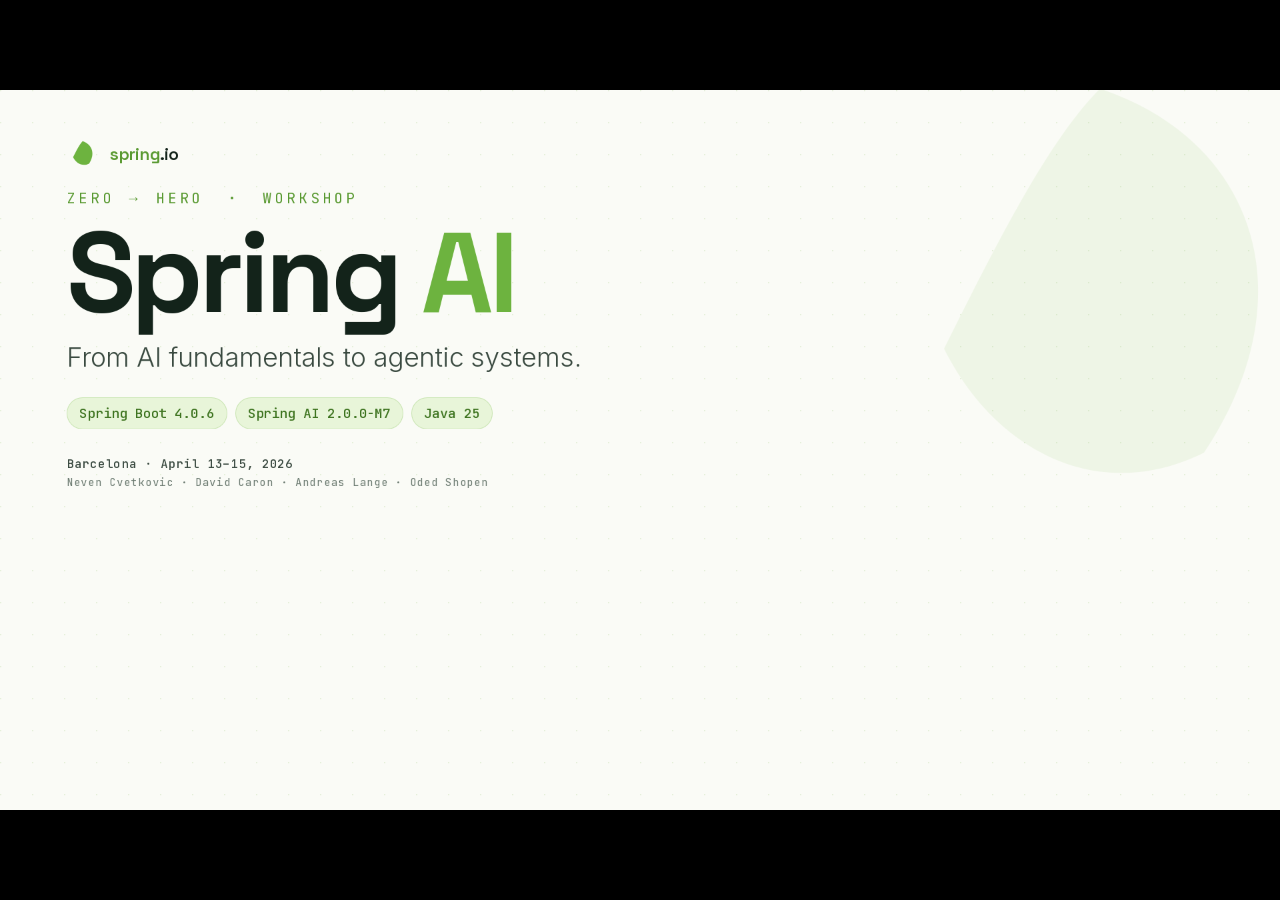
==== commit fd14158c: "docs: sweep workshop-version labels 2.0.0-M6 → 2.0.0-M7" ====
--- a/components/config-dashboard/src/main/resources/static/slides.html
+++ b/components/config-dashboard/src/main/resources/static/slides.html
@@ -177,7 +177,7 @@
   </script>
 
   <script type="__bundler/template">
-"<!DOCTYPE html>\n<html lang=\"en\"><head>\n<meta charset=\"utf-8\">\n<title>Spring AI: Zero to Hero<\u002Ftitle>\n<link rel=\"preconnect\" href=\"https://fonts.googleapis.com\">\n<link rel=\"preconnect\" href=\"https://fonts.gstatic.com\" crossorigin=\"\">\n<style>/* cyrillic-ext */\n@font-face {\n  font-family: 'Inter';\n  font-style: normal;\n  font-weight: 300;\n  font-display: swap;\n  src: url(\"1ec0cd7f-80ed-4a62-aed4-6cf4ebcc7dfe\") format('woff2');\n  unicode-range: U+0460-052F, U+1C80-1C8A, U+20B4, U+2DE0-2DFF, U+A640-A69F, U+FE2E-FE2F;\n}\n/* cyrillic */\n@font-face {\n  font-family: 'Inter';\n  font-style: normal;\n  font-weight: 300;\n  font-display: swap;\n  src: url(\"e4f7ba96-e259-4bdb-9025-2279a89327e3\") format('woff2');\n  unicode-range: U+0301, U+0400-045F, U+0490-0491, U+04B0-04B1, U+2116;\n}\n/* greek-ext */\n@font-face {\n  font-family: 'Inter';\n  font-style: normal;\n  font-weight: 300;\n  font-display: swap;\n  src: url(\"faf0d9fb-3f78-432f-9f2d-19240585481f\") format('woff2');\n  unicode-range: U+1F00-1FFF;\n}\n/* greek */\n@font-face {\n  font-family: 'Inter';\n  font-style: normal;\n  font-weight: 300;\n  font-display: swap;\n  src: url(\"e65b8cca-703d-42dd-81f6-b36eeda525bd\") format('woff2');\n  unicode-range: U+0370-0377, U+037A-037F, U+0384-038A, U+038C, U+038E-03A1, U+03A3-03FF;\n}\n/* vietnamese */\n@font-face {\n  font-family: 'Inter';\n  font-style: normal;\n  font-weight: 300;\n  font-display: swap;\n  src: url(\"f82d57e2-7b91-45ed-b3b7-138cdd04db3a\") format('woff2');\n  unicode-range: U+0102-0103, U+0110-0111, U+0128-0129, U+0168-0169, U+01A0-01A1, U+01AF-01B0, U+0300-0301, U+0303-0304, U+0308-0309, U+0323, U+0329, U+1EA0-1EF9, U+20AB;\n}\n/* latin-ext */\n@font-face {\n  font-family: 'Inter';\n  font-style: normal;\n  font-weight: 300;\n  font-display: swap;\n  src: url(\"1e0ac19c-1346-4f41-a231-f4110e215c2a\") format('woff2');\n  unicode-range: U+0100-02BA, U+02BD-02C5, U+02C7-02CC, U+02CE-02D7, U+02DD-02FF, U+0304, U+0308, U+0329, U+1D00-1DBF, U+1E00-1E9F, U+1EF2-1EFF, U+2020, U+20A0-20AB, U+20AD-20C0, U+2113, U+2C60-2C7F, U+A720-A7FF;\n}\n/* latin */\n@font-face {\n  font-family: 'Inter';\n  font-style: normal;\n  font-weight: 300;\n  font-display: swap;\n  src: url(\"5645d37b-a277-44fe-95fc-158e69079486\") format('woff2');\n  unicode-range: U+0000-00FF, U+0131, U+0152-0153, U+02BB-02BC, U+02C6, U+02DA, U+02DC, U+0304, U+0308, U+0329, U+2000-206F, U+20AC, U+2122, U+2191, U+2193, U+2212, U+2215, U+FEFF, U+FFFD;\n}\n/* cyrillic-ext */\n@font-face {\n  font-family: 'Inter';\n  font-style: normal;\n  font-weight: 400;\n  font-display: swap;\n  src: url(\"1ec0cd7f-80ed-4a62-aed4-6cf4ebcc7dfe\") format('woff2');\n  unicode-range: U+0460-052F, U+1C80-1C8A, U+20B4, U+2DE0-2DFF, U+A640-A69F, U+FE2E-FE2F;\n}\n/* cyrillic */\n@font-face {\n  font-family: 'Inter';\n  font-style: normal;\n  font-weight: 400;\n  font-display: swap;\n  src: url(\"e4f7ba96-e259-4bdb-9025-2279a89327e3\") format('woff2');\n  unicode-range: U+0301, U+0400-045F, U+0490-0491, U+04B0-04B1, U+2116;\n}\n/* greek-ext */\n@font-face {\n  font-family: 'Inter';\n  font-style: normal;\n  font-weight: 400;\n  font-display: swap;\n  src: url(\"faf0d9fb-3f78-432f-9f2d-19240585481f\") format('woff2');\n  unicode-range: U+1F00-1FFF;\n}\n/* greek */\n@font-face {\n  font-family: 'Inter';\n  font-style: normal;\n  font-weight: 400;\n  font-display: swap;\n  src: url(\"e65b8cca-703d-42dd-81f6-b36eeda525bd\") format('woff2');\n  unicode-range: U+0370-0377, U+037A-037F, U+0384-038A, U+038C, U+038E-03A1, U+03A3-03FF;\n}\n/* vietnamese */\n@font-face {\n  font-family: 'Inter';\n  font-style: normal;\n  font-weight: 400;\n  font-display: swap;\n  src: url(\"f82d57e2-7b91-45ed-b3b7-138cdd04db3a\") format('woff2');\n  unicode-range: U+0102-0103, U+0110-0111, U+0128-0129, U+0168-0169, U+01A0-01A1, U+01AF-01B0, U+0300-0301, U+0303-0304, U+0308-0309, U+0323, U+0329, U+1EA0-1EF9, U+20AB;\n}\n/* latin-ext */\n@font-face {\n  font-family: 'Inter';\n  font-style: normal;\n  font-weight: 400;\n  font-display: swap;\n  src: url(\"1e0ac19c-1346-4f41-a231-f4110e215c2a\") format('woff2');\n  unicode-range: U+0100-02BA, U+02BD-02C5, U+02C7-02CC, U+02CE-02D7, U+02DD-02FF, U+0304, U+0308, U+0329, U+1D00-1DBF, U+1E00-1E9F, U+1EF2-1EFF, U+2020, U+20A0-20AB, U+20AD-20C0, U+2113, U+2C60-2C7F, U+A720-A7FF;\n}\n/* latin */\n@font-face {\n  font-family: 'Inter';\n  font-style: normal;\n  font-weight: 400;\n  font-display: swap;\n  src: url(\"5645d37b-a277-44fe-95fc-158e69079486\") format('woff2');\n  unicode-range: U+0000-00FF, U+0131, U+0152-0153, U+02BB-02BC, U+02C6, U+02DA, U+02DC, U+0304, U+0308, U+0329, U+2000-206F, U+20AC, U+2122, U+2191, U+2193, U+2212, U+2215, U+FEFF, U+FFFD;\n}\n/* cyrillic-ext */\n@font-face {\n  font-family: 'Inter';\n  font-style: normal;\n  font-weight: 500;\n  font-display: swap;\n  src: url(\"1ec0cd7f-80ed-4a62-aed4-6cf4ebcc7dfe\") format('woff2');\n  unicode-range: U+0460-052F, U+1C80-1C8A, U+20B4, U+2DE0-2DFF, U+A640-A69F, U+FE2E-FE2F;\n}\n/* cyrillic */\n@font-face {\n  font-family: 'Inter';\n  font-style: normal;\n  font-weight: 500;\n  font-display: swap;\n  src: url(\"e4f7ba96-e259-4bdb-9025-2279a89327e3\") format('woff2');\n  unicode-range: U+0301, U+0400-045F, U+0490-0491, U+04B0-04B1, U+2116;\n}\n/* greek-ext */\n@font-face {\n  font-family: 'Inter';\n  font-style: normal;\n  font-weight: 500;\n  font-display: swap;\n  src: url(\"faf0d9fb-3f78-432f-9f2d-19240585481f\") format('woff2');\n  unicode-range: U+1F00-1FFF;\n}\n/* greek */\n@font-face {\n  font-family: 'Inter';\n  font-style: normal;\n  font-weight: 500;\n  font-display: swap;\n  src: url(\"e65b8cca-703d-42dd-81f6-b36eeda525bd\") format('woff2');\n  unicode-range: U+0370-0377, U+037A-037F, U+0384-038A, U+038C, U+038E-03A1, U+03A3-03FF;\n}\n/* vietnamese */\n@font-face {\n  font-family: 'Inter';\n  font-style: normal;\n  font-weight: 500;\n  font-display: swap;\n  src: url(\"f82d57e2-7b91-45ed-b3b7-138cdd04db3a\") format('woff2');\n  unicode-range: U+0102-0103, U+0110-0111, U+0128-0129, U+0168-0169, U+01A0-01A1, U+01AF-01B0, U+0300-0301, U+0303-0304, U+0308-0309, U+0323, U+0329, U+1EA0-1EF9, U+20AB;\n}\n/* latin-ext */\n@font-face {\n  font-family: 'Inter';\n  font-style: normal;\n  font-weight: 500;\n  font-display: swap;\n  src: url(\"1e0ac19c-1346-4f41-a231-f4110e215c2a\") format('woff2');\n  unicode-range: U+0100-02BA, U+02BD-02C5, U+02C7-02CC, U+02CE-02D7, U+02DD-02FF, U+0304, U+0308, U+0329, U+1D00-1DBF, U+1E00-1E9F, U+1EF2-1EFF, U+2020, U+20A0-20AB, U+20AD-20C0, U+2113, U+2C60-2C7F, U+A720-A7FF;\n}\n/* latin */\n@font-face {\n  font-family: 'Inter';\n  font-style: normal;\n  font-weight: 500;\n  font-display: swap;\n  src: url(\"5645d37b-a277-44fe-95fc-158e69079486\") format('woff2');\n  unicode-range: U+0000-00FF, U+0131, U+0152-0153, U+02BB-02BC, U+02C6, U+02DA, U+02DC, U+0304, U+0308, U+0329, U+2000-206F, U+20AC, U+2122, U+2191, U+2193, U+2212, U+2215, U+FEFF, U+FFFD;\n}\n/* cyrillic-ext */\n@font-face {\n  font-family: 'Inter';\n  font-style: normal;\n  font-weight: 600;\n  font-display: swap;\n  src: url(\"1ec0cd7f-80ed-4a62-aed4-6cf4ebcc7dfe\") format('woff2');\n  unicode-range: U+0460-052F, U+1C80-1C8A, U+20B4, U+2DE0-2DFF, U+A640-A69F, U+FE2E-FE2F;\n}\n/* cyrillic */\n@font-face {\n  font-family: 'Inter';\n  font-style: normal;\n  font-weight: 600;\n  font-display: swap;\n  src: url(\"e4f7ba96-e259-4bdb-9025-2279a89327e3\") format('woff2');\n  unicode-range: U+0301, U+0400-045F, U+0490-0491, U+04B0-04B1, U+2116;\n}\n/* greek-ext */\n@font-face {\n  font-family: 'Inter';\n  font-style: normal;\n  font-weight: 600;\n  font-display: swap;\n  src: url(\"faf0d9fb-3f78-432f-9f2d-19240585481f\") format('woff2');\n  unicode-range: U+1F00-1FFF;\n}\n/* greek */\n@font-face {\n  font-family: 'Inter';\n  font-style: normal;\n  font-weight: 600;\n  font-display: swap;\n  src: url(\"e65b8cca-703d-42dd-81f6-b36eeda525bd\") format('woff2');\n  unicode-range: U+0370-0377, U+037A-037F, U+0384-038A, U+038C, U+038E-03A1, U+03A3-03FF;\n}\n/* vietnamese */\n@font-face {\n  font-family: 'Inter';\n  font-style: normal;\n  font-weight: 600;\n  font-display: swap;\n  src: url(\"f82d57e2-7b91-45ed-b3b7-138cdd04db3a\") format('woff2');\n  unicode-range: U+0102-0103, U+0110-0111, U+0128-0129, U+0168-0169, U+01A0-01A1, U+01AF-01B0, U+0300-0301, U+0303-0304, U+0308-0309, U+0323, U+0329, U+1EA0-1EF9, U+20AB;\n}\n/* latin-ext */\n@font-face {\n  font-family: 'Inter';\n  font-style: normal;\n  font-weight: 600;\n  font-display: swap;\n  src: url(\"1e0ac19c-1346-4f41-a231-f4110e215c2a\") format('woff2');\n  unicode-range: U+0100-02BA, U+02BD-02C5, U+02C7-02CC, U+02CE-02D7, U+02DD-02FF, U+0304, U+0308, U+0329, U+1D00-1DBF, U+1E00-1E9F, U+1EF2-1EFF, U+2020, U+20A0-20AB, U+20AD-20C0, U+2113, U+2C60-2C7F, U+A720-A7FF;\n}\n/* latin */\n@font-face {\n  font-family: 'Inter';\n  font-style: normal;\n  font-weight: 600;\n  font-display: swap;\n  src: url(\"5645d37b-a277-44fe-95fc-158e69079486\") format('woff2');\n  unicode-range: U+0000-00FF, U+0131, U+0152-0153, U+02BB-02BC, U+02C6, U+02DA, U+02DC, U+0304, U+0308, U+0329, U+2000-206F, U+20AC, U+2122, U+2191, U+2193, U+2212, U+2215, U+FEFF, U+FFFD;\n}\n/* cyrillic-ext */\n@font-face {\n  font-family: 'Inter';\n  font-style: normal;\n  font-weight: 700;\n  font-display: swap;\n  src: url(\"1ec0cd7f-80ed-4a62-aed4-6cf4ebcc7dfe\") format('woff2');\n  unicode-range: U+0460-052F, U+1C80-1C8A, U+20B4, U+2DE0-2DFF, U+A640-A69F, U+FE2E-FE2F;\n}\n/* cyrillic */\n@font-face {\n  font-family: 'Inter';\n  font-style: normal;\n  font-weight: 700;\n  font-display: swap;\n  src: url(\"e4f7ba96-e259-4bdb-9025-2279a89327e3\") format('woff2');\n  unicode-range: U+0301, U+0400-045F, U+0490-0491, U+04B0-04B1, U+2116;\n}\n/* greek-ext */\n@font-face {\n  font-family: 'Inter';\n  font-style: normal;\n  font-weight: 700;\n  font-display: swap;\n  src: url(\"faf0d9fb-3f78-432f-9f2d-19240585481f\") format('woff2');\n  unicode-range: U+1F00-1FFF;\n}\n/* greek */\n@font-face {\n  font-family: 'Inter';\n  font-style: normal;\n  font-weight: 700;\n  font-display: swap;\n  src: url(\"e65b8cca-703d-42dd-81f6-b36eeda525bd\") format('woff2');\n  unicode-range: U+0370-0377, U+037A-037F, U+0384-038A, U+038C, U+038E-03A1, U+03A3-03FF;\n}\n/* vietnamese */\n@font-face {\n  font-family: 'Inter';\n  font-style: normal;\n  font-weight: 700;\n  font-display: swap;\n  src: url(\"f82d57e2-7b91-45ed-b3b7-138cdd04db3a\") format('woff2');\n  unicode-range: U+0102-0103, U+0110-0111, U+0128-0129, U+0168-0169, U+01A0-01A1, U+01AF-01B0, U+0300-0301, U+0303-0304, U+0308-0309, U+0323, U+0329, U+1EA0-1EF9, U+20AB;\n}\n/* latin-ext */\n@font-face {\n  font-family: 'Inter';\n  font-style: normal;\n  font-weight: 700;\n  font-display: swap;\n  src: url(\"1e0ac19c-1346-4f41-a231-f4110e215c2a\") format('woff2');\n  unicode-range: U+0100-02BA, U+02BD-02C5, U+02C7-02CC, U+02CE-02D7, U+02DD-02FF, U+0304, U+0308, U+0329, U+1D00-1DBF, U+1E00-1E9F, U+1EF2-1EFF, U+2020, U+20A0-20AB, U+20AD-20C0, U+2113, U+2C60-2C7F, U+A720-A7FF;\n}\n/* latin */\n@font-face {\n  font-family: 'Inter';\n  font-style: normal;\n  font-weight: 700;\n  font-display: swap;\n  src: url(\"5645d37b-a277-44fe-95fc-158e69079486\") format('woff2');\n  unicode-range: U+0000-00FF, U+0131, U+0152-0153, U+02BB-02BC, U+02C6, U+02DA, U+02DC, U+0304, U+0308, U+0329, U+2000-206F, U+20AC, U+2122, U+2191, U+2193, U+2212, U+2215, U+FEFF, U+FFFD;\n}\n/* cyrillic-ext */\n@font-face {\n  font-family: 'Inter';\n  font-style: normal;\n  font-weight: 800;\n  font-display: swap;\n  src: url(\"1ec0cd7f-80ed-4a62-aed4-6cf4ebcc7dfe\") format('woff2');\n  unicode-range: U+0460-052F, U+1C80-1C8A, U+20B4, U+2DE0-2DFF, U+A640-A69F, U+FE2E-FE2F;\n}\n/* cyrillic */\n@font-face {\n  font-family: 'Inter';\n  font-style: normal;\n  font-weight: 800;\n  font-display: swap;\n  src: url(\"e4f7ba96-e259-4bdb-9025-2279a89327e3\") format('woff2');\n  unicode-range: U+0301, U+0400-045F, U+0490-0491, U+04B0-04B1, U+2116;\n}\n/* greek-ext */\n@font-face {\n  font-family: 'Inter';\n  font-style: normal;\n  font-weight: 800;\n  font-display: swap;\n  src: url(\"faf0d9fb-3f78-432f-9f2d-19240585481f\") format('woff2');\n  unicode-range: U+1F00-1FFF;\n}\n/* greek */\n@font-face {\n  font-family: 'Inter';\n  font-style: normal;\n  font-weight: 800;\n  font-display: swap;\n  src: url(\"e65b8cca-703d-42dd-81f6-b36eeda525bd\") format('woff2');\n  unicode-range: U+0370-0377, U+037A-037F, U+0384-038A, U+038C, U+038E-03A1, U+03A3-03FF;\n}\n/* vietnamese */\n@font-face {\n  font-family: 'Inter';\n  font-style: normal;\n  font-weight: 800;\n  font-display: swap;\n  src: url(\"f82d57e2-7b91-45ed-b3b7-138cdd04db3a\") format('woff2');\n  unicode-range: U+0102-0103, U+0110-0111, U+0128-0129, U+0168-0169, U+01A0-01A1, U+01AF-01B0, U+0300-0301, U+0303-0304, U+0308-0309, U+0323, U+0329, U+1EA0-1EF9, U+20AB;\n}\n/* latin-ext */\n@font-face {\n  font-family: 'Inter';\n  font-style: normal;\n  font-weight: 800;\n  font-display: swap;\n  src: url(\"1e0ac19c-1346-4f41-a231-f4110e215c2a\") format('woff2');\n  unicode-range: U+0100-02BA, U+02BD-02C5, U+02C7-02CC, U+02CE-02D7, U+02DD-02FF, U+0304, U+0308, U+0329, U+1D00-1DBF, U+1E00-1E9F, U+1EF2-1EFF, U+2020, U+20A0-20AB, U+20AD-20C0, U+2113, U+2C60-2C7F, U+A720-A7FF;\n}\n/* latin */\n@font-face {\n  font-family: 'Inter';\n  font-style: normal;\n  font-weight: 800;\n  font-display: swap;\n  src: url(\"5645d37b-a277-44fe-95fc-158e69079486\") format('woff2');\n  unicode-range: U+0000-00FF, U+0131, U+0152-0153, U+02BB-02BC, U+02C6, U+02DA, U+02DC, U+0304, U+0308, U+0329, U+2000-206F, U+20AC, U+2122, U+2191, U+2193, U+2212, U+2215, U+FEFF, U+FFFD;\n}\n/* cyrillic-ext */\n@font-face {\n  font-family: 'JetBrains Mono';\n  font-style: normal;\n  font-weight: 400;\n  font-display: swap;\n  src: url(\"b054dcfc-e887-40e9-878d-09f1d749c306\") format('woff2');\n  unicode-range: U+0460-052F, U+1C80-1C8A, U+20B4, U+2DE0-2DFF, U+A640-A69F, U+FE2E-FE2F;\n}\n/* cyrillic */\n@font-face {\n  font-family: 'JetBrains Mono';\n  font-style: normal;\n  font-weight: 400;\n  font-display: swap;\n  src: url(\"ba1b3cc0-e3ac-40a6-9385-d059daace1bd\") format('woff2');\n  unicode-range: U+0301, U+0400-045F, U+0490-0491, U+04B0-04B1, U+2116;\n}\n/* greek */\n@font-face {\n  font-family: 'JetBrains Mono';\n  font-style: normal;\n  font-weight: 400;\n  font-display: swap;\n  src: url(\"53b928e9-cdae-4ee9-8c19-ce0f3be9cd5d\") format('woff2');\n  unicode-range: U+0370-0377, U+037A-037F, U+0384-038A, U+038C, U+038E-03A1, U+03A3-03FF;\n}\n/* vietnamese */\n@font-face {\n  font-family: 'JetBrains Mono';\n  font-style: normal;\n  font-weight: 400;\n  font-display: swap;\n  src: url(\"d0aa7728-0278-4749-8c11-ac8884a90642\") format('woff2');\n  unicode-range: U+0102-0103, U+0110-0111, U+0128-0129, U+0168-0169, U+01A0-01A1, U+01AF-01B0, U+0300-0301, U+0303-0304, U+0308-0309, U+0323, U+0329, U+1EA0-1EF9, U+20AB;\n}\n/* latin-ext */\n@font-face {\n  font-family: 'JetBrains Mono';\n  font-style: normal;\n  font-weight: 400;\n  font-display: swap;\n  src: url(\"29d8c05c-b909-4584-b2a1-d2df0f4c3cd4\") format('woff2');\n  unicode-range: U+0100-02BA, U+02BD-02C5, U+02C7-02CC, U+02CE-02D7, U+02DD-02FF, U+0304, U+0308, U+0329, U+1D00-1DBF, U+1E00-1E9F, U+1EF2-1EFF, U+2020, U+20A0-20AB, U+20AD-20C0, U+2113, U+2C60-2C7F, U+A720-A7FF;\n}\n/* latin */\n@font-face {\n  font-family: 'JetBrains Mono';\n  font-style: normal;\n  font-weight: 400;\n  font-display: swap;\n  src: url(\"0cac3fc8-0194-4a01-9230-d3cd5317f474\") format('woff2');\n  unicode-range: U+0000-00FF, U+0131, U+0152-0153, U+02BB-02BC, U+02C6, U+02DA, U+02DC, U+0304, U+0308, U+0329, U+2000-206F, U+20AC, U+2122, U+2191, U+2193, U+2212, U+2215, U+FEFF, U+FFFD;\n}\n/* cyrillic-ext */\n@font-face {\n  font-family: 'JetBrains Mono';\n  font-style: normal;\n  font-weight: 500;\n  font-display: swap;\n  src: url(\"b054dcfc-e887-40e9-878d-09f1d749c306\") format('woff2');\n  unicode-range: U+0460-052F, U+1C80-1C8A, U+20B4, U+2DE0-2DFF, U+A640-A69F, U+FE2E-FE2F;\n}\n/* cyrillic */\n@font-face {\n  font-family: 'JetBrains Mono';\n  font-style: normal;\n  font-weight: 500;\n  font-display: swap;\n  src: url(\"ba1b3cc0-e3ac-40a6-9385-d059daace1bd\") format('woff2');\n  unicode-range: U+0301, U+0400-045F, U+0490-0491, U+04B0-04B1, U+2116;\n}\n/* greek */\n@font-face {\n  font-family: 'JetBrains Mono';\n  font-style: normal;\n  font-weight: 500;\n  font-display: swap;\n  src: url(\"53b928e9-cdae-4ee9-8c19-ce0f3be9cd5d\") format('woff2');\n  unicode-range: U+0370-0377, U+037A-037F, U+0384-038A, U+038C, U+038E-03A1, U+03A3-03FF;\n}\n/* vietnamese */\n@font-face {\n  font-family: 'JetBrains Mono';\n  font-style: normal;\n  font-weight: 500;\n  font-display: swap;\n  src: url(\"d0aa7728-0278-4749-8c11-ac8884a90642\") format('woff2');\n  unicode-range: U+0102-0103, U+0110-0111, U+0128-0129, U+0168-0169, U+01A0-01A1, U+01AF-01B0, U+0300-0301, U+0303-0304, U+0308-0309, U+0323, U+0329, U+1EA0-1EF9, U+20AB;\n}\n/* latin-ext */\n@font-face {\n  font-family: 'JetBrains Mono';\n  font-style: normal;\n  font-weight: 500;\n  font-display: swap;\n  src: url(\"29d8c05c-b909-4584-b2a1-d2df0f4c3cd4\") format('woff2');\n  unicode-range: U+0100-02BA, U+02BD-02C5, U+02C7-02CC, U+02CE-02D7, U+02DD-02FF, U+0304, U+0308, U+0329, U+1D00-1DBF, U+1E00-1E9F, U+1EF2-1EFF, U+2020, U+20A0-20AB, U+20AD-20C0, U+2113, U+2C60-2C7F, U+A720-A7FF;\n}\n/* latin */\n@font-face {\n  font-family: 'JetBrains Mono';\n  font-style: normal;\n  font-weight: 500;\n  font-display: swap;\n  src: url(\"0cac3fc8-0194-4a01-9230-d3cd5317f474\") format('woff2');\n  unicode-range: U+0000-00FF, U+0131, U+0152-0153, U+02BB-02BC, U+02C6, U+02DA, U+02DC, U+0304, U+0308, U+0329, U+2000-206F, U+20AC, U+2122, U+2191, U+2193, U+2212, U+2215, U+FEFF, U+FFFD;\n}\n/* cyrillic-ext */\n@font-face {\n  font-family: 'JetBrains Mono';\n  font-style: normal;\n  font-weight: 600;\n  font-display: swap;\n  src: url(\"b054dcfc-e887-40e9-878d-09f1d749c306\") format('woff2');\n  unicode-range: U+0460-052F, U+1C80-1C8A, U+20B4, U+2DE0-2DFF, U+A640-A69F, U+FE2E-FE2F;\n}\n/* cyrillic */\n@font-face {\n  font-family: 'JetBrains Mono';\n  font-style: normal;\n  font-weight: 600;\n  font-display: swap;\n  src: url(\"ba1b3cc0-e3ac-40a6-9385-d059daace1bd\") format('woff2');\n  unicode-range: U+0301, U+0400-045F, U+0490-0491, U+04B0-04B1, U+2116;\n}\n/* greek */\n@font-face {\n  font-family: 'JetBrains Mono';\n  font-style: normal;\n  font-weight: 600;\n  font-display: swap;\n  src: url(\"53b928e9-cdae-4ee9-8c19-ce0f3be9cd5d\") format('woff2');\n  unicode-range: U+0370-0377, U+037A-037F, U+0384-038A, U+038C, U+038E-03A1, U+03A3-03FF;\n}\n/* vietnamese */\n@font-face {\n  font-family: 'JetBrains Mono';\n  font-style: normal;\n  font-weight: 600;\n  font-display: swap;\n  src: url(\"d0aa7728-0278-4749-8c11-ac8884a90642\") format('woff2');\n  unicode-range: U+0102-0103, U+0110-0111, U+0128-0129, U+0168-0169, U+01A0-01A1, U+01AF-01B0, U+0300-0301, U+0303-0304, U+0308-0309, U+0323, U+0329, U+1EA0-1EF9, U+20AB;\n}\n/* latin-ext */\n@font-face {\n  font-family: 'JetBrains Mono';\n  font-style: normal;\n  font-weight: 600;\n  font-display: swap;\n  src: url(\"29d8c05c-b909-4584-b2a1-d2df0f4c3cd4\") format('woff2');\n  unicode-range: U+0100-02BA, U+02BD-02C5, U+02C7-02CC, U+02CE-02D7, U+02DD-02FF, U+0304, U+0308, U+0329, U+1D00-1DBF, U+1E00-1E9F, U+1EF2-1EFF, U+2020, U+20A0-20AB, U+20AD-20C0, U+2113, U+2C60-2C7F, U+A720-A7FF;\n}\n/* latin */\n@font-face {\n  font-family: 'JetBrains Mono';\n  font-style: normal;\n  font-weight: 600;\n  font-display: swap;\n  src: url(\"0cac3fc8-0194-4a01-9230-d3cd5317f474\") format('woff2');\n  unicode-range: U+0000-00FF, U+0131, U+0152-0153, U+02BB-02BC, U+02C6, U+02DA, U+02DC, U+0304, U+0308, U+0329, U+2000-206F, U+20AC, U+2122, U+2191, U+2193, U+2212, U+2215, U+FEFF, U+FFFD;\n}\n/* vietnamese */\n@font-face {\n  font-family: 'Space Grotesk';\n  font-style: normal;\n  font-weight: 400;\n  font-display: swap;\n  src: url(\"8c0c1247-79af-4af4-b2af-eb9ed2a66b82\") format('woff2');\n  unicode-range: U+0102-0103, U+0110-0111, U+0128-0129, U+0168-0169, U+01A0-01A1, U+01AF-01B0, U+0300-0301, U+0303-0304, U+0308-0309, U+0323, U+0329, U+1EA0-1EF9, U+20AB;\n}\n/* latin-ext */\n@font-face {\n  font-family: 'Space Grotesk';\n  font-style: normal;\n  font-weight: 400;\n  font-display: swap;\n  src: url(\"1bb73529-4546-4a65-8bae-4095db240d44\") format('woff2');\n  unicode-range: U+0100-02BA, U+02BD-02C5, U+02C7-02CC, U+02CE-02D7, U+02DD-02FF, U+0304, U+0308, U+0329, U+1D00-1DBF, U+1E00-1E9F, U+1EF2-1EFF, U+2020, U+20A0-20AB, U+20AD-20C0, U+2113, U+2C60-2C7F, U+A720-A7FF;\n}\n/* latin */\n@font-face {\n  font-family: 'Space Grotesk';\n  font-style: normal;\n  font-weight: 400;\n  font-display: swap;\n  src: url(\"a01d411a-a7a6-4b8c-83ce-c60182b628ab\") format('woff2');\n  unicode-range: U+0000-00FF, U+0131, U+0152-0153, U+02BB-02BC, U+02C6, U+02DA, U+02DC, U+0304, U+0308, U+0329, U+2000-206F, U+20AC, U+2122, U+2191, U+2193, U+2212, U+2215, U+FEFF, U+FFFD;\n}\n/* vietnamese */\n@font-face {\n  font-family: 'Space Grotesk';\n  font-style: normal;\n  font-weight: 500;\n  font-display: swap;\n  src: url(\"8c0c1247-79af-4af4-b2af-eb9ed2a66b82\") format('woff2');\n  unicode-range: U+0102-0103, U+0110-0111, U+0128-0129, U+0168-0169, U+01A0-01A1, U+01AF-01B0, U+0300-0301, U+0303-0304, U+0308-0309, U+0323, U+0329, U+1EA0-1EF9, U+20AB;\n}\n/* latin-ext */\n@font-face {\n  font-family: 'Space Grotesk';\n  font-style: normal;\n  font-weight: 500;\n  font-display: swap;\n  src: url(\"1bb73529-4546-4a65-8bae-4095db240d44\") format('woff2');\n  unicode-range: U+0100-02BA, U+02BD-02C5, U+02C7-02CC, U+02CE-02D7, U+02DD-02FF, U+0304, U+0308, U+0329, U+1D00-1DBF, U+1E00-1E9F, U+1EF2-1EFF, U+2020, U+20A0-20AB, U+20AD-20C0, U+2113, U+2C60-2C7F, U+A720-A7FF;\n}\n/* latin */\n@font-face {\n  font-family: 'Space Grotesk';\n  font-style: normal;\n  font-weight: 500;\n  font-display: swap;\n  src: url(\"a01d411a-a7a6-4b8c-83ce-c60182b628ab\") format('woff2');\n  unicode-range: U+0000-00FF, U+0131, U+0152-0153, U+02BB-02BC, U+02C6, U+02DA, U+02DC, U+0304, U+0308, U+0329, U+2000-206F, U+20AC, U+2122, U+2191, U+2193, U+2212, U+2215, U+FEFF, U+FFFD;\n}\n/* vietnamese */\n@font-face {\n  font-family: 'Space Grotesk';\n  font-style: normal;\n  font-weight: 600;\n  font-display: swap;\n  src: url(\"8c0c1247-79af-4af4-b2af-eb9ed2a66b82\") format('woff2');\n  unicode-range: U+0102-0103, U+0110-0111, U+0128-0129, U+0168-0169, U+01A0-01A1, U+01AF-01B0, U+0300-0301, U+0303-0304, U+0308-0309, U+0323, U+0329, U+1EA0-1EF9, U+20AB;\n}\n/* latin-ext */\n@font-face {\n  font-family: 'Space Grotesk';\n  font-style: normal;\n  font-weight: 600;\n  font-display: swap;\n  src: url(\"1bb73529-4546-4a65-8bae-4095db240d44\") format('woff2');\n  unicode-range: U+0100-02BA, U+02BD-02C5, U+02C7-02CC, U+02CE-02D7, U+02DD-02FF, U+0304, U+0308, U+0329, U+1D00-1DBF, U+1E00-1E9F, U+1EF2-1EFF, U+2020, U+20A0-20AB, U+20AD-20C0, U+2113, U+2C60-2C7F, U+A720-A7FF;\n}\n/* latin */\n@font-face {\n  font-family: 'Space Grotesk';\n  font-style: normal;\n  font-weight: 600;\n  font-display: swap;\n  src: url(\"a01d411a-a7a6-4b8c-83ce-c60182b628ab\") format('woff2');\n  unicode-range: U+0000-00FF, U+0131, U+0152-0153, U+02BB-02BC, U+02C6, U+02DA, U+02DC, U+0304, U+0308, U+0329, U+2000-206F, U+20AC, U+2122, U+2191, U+2193, U+2212, U+2215, U+FEFF, U+FFFD;\n}\n/* vietnamese */\n@font-face {\n  font-family: 'Space Grotesk';\n  font-style: normal;\n  font-weight: 700;\n  font-display: swap;\n  src: url(\"8c0c1247-79af-4af4-b2af-eb9ed2a66b82\") format('woff2');\n  unicode-range: U+0102-0103, U+0110-0111, U+0128-0129, U+0168-0169, U+01A0-01A1, U+01AF-01B0, U+0300-0301, U+0303-0304, U+0308-0309, U+0323, U+0329, U+1EA0-1EF9, U+20AB;\n}\n/* latin-ext */\n@font-face {\n  font-family: 'Space Grotesk';\n  font-style: normal;\n  font-weight: 700;\n  font-display: swap;\n  src: url(\"1bb73529-4546-4a65-8bae-4095db240d44\") format('woff2');\n  unicode-range: U+0100-02BA, U+02BD-02C5, U+02C7-02CC, U+02CE-02D7, U+02DD-02FF, U+0304, U+0308, U+0329, U+1D00-1DBF, U+1E00-1E9F, U+1EF2-1EFF, U+2020, U+20A0-20AB, U+20AD-20C0, U+2113, U+2C60-2C7F, U+A720-A7FF;\n}\n/* latin */\n@font-face {\n  font-family: 'Space Grotesk';\n  font-style: normal;\n  font-weight: 700;\n  font-display: swap;\n  src: url(\"a01d411a-a7a6-4b8c-83ce-c60182b628ab\") format('woff2');\n  unicode-range: U+0000-00FF, U+0131, U+0152-0153, U+02BB-02BC, U+02C6, U+02DA, U+02DC, U+0304, U+0308, U+0329, U+2000-206F, U+20AC, U+2122, U+2191, U+2193, U+2212, U+2215, U+FEFF, U+FFFD;\n}\n<\u002Fstyle>\n<script src=\"c7ee0cfa-e713-41cb-aaba-0523f7ccaca3\"><\u002Fscript>\n\n<style>\n/* ─── Spring AI Design System ─── */\n:root {\n  --spring-green: #6DB33F;\n  --spring-green-dark: #5A9A32;\n  --spring-green-deeper: #3E7420;\n  --spring-green-ink: #0F2414;\n  --spring-leaf: #8BC34A;\n  --spring-lime: #C2E17B;\n  --spring-mint: #E8F5D9;\n  --spring-cream: #FAFBF6;\n  --ink: #13231A;\n  --ink-2: #3A4A40;\n  --ink-3: #6B7A70;\n  --line: #D9E3D5;\n  --line-soft: #ECF1E6;\n  --accent-amber: #F6B73C;\n  --accent-rust: #C85A3C;\n  --code-bg: #0E1C12;\n  --code-line: #1A2D22;\n  --code-fg: #E6F0DC;\n  --code-kw: #8BC34A;\n  --code-str: #E0C97A;\n  --code-type: #9FD0F0;\n  --code-method: #C2E17B;\n  --code-comment: #5A7064;\n  --code-anno: #F6B73C;\n  --code-num: #F0A890;\n}\n\nhtml, body { margin: 0; padding: 0; background: #000; }\nbody {\n  font-family: 'Inter', sans-serif;\n  color: var(--ink);\n  --tw-density: 1;   /* spacing multiplier */\n  --tw-textscale: 1; /* font-size multiplier */\n  --tw-pad: 100px;\n}\n\ndeck-stage > section {\n  background: var(--spring-cream);\n  font-family: 'Inter', sans-serif;\n  color: var(--ink);\n  overflow: hidden;\n  letter-spacing: -0.005em;\n  font-size: calc(16px * var(--tw-textscale));\n}\n\n/* Density-driven spacing — applies only when tweaked */\n.slide-pad {\n  padding: calc(var(--tw-pad)) calc(100px * var(--tw-density)) calc(var(--tw-pad) * 0.95) calc(100px * var(--tw-density)) !important;\n}\n.slide-title { font-size: calc(72px * var(--tw-textscale)) !important; }\n.eyebrow { font-size: calc(22px * var(--tw-textscale)) !important; }\n.card h3 { font-size: calc(28px * var(--tw-textscale)) !important; }\n.card p { font-size: calc(22px * var(--tw-textscale)) !important; }\n.code { font-size: calc(24px * var(--tw-textscale)) !important; }\n.code.small { font-size: calc(20px * var(--tw-textscale)) !important; }\n.code.xsmall { font-size: calc(18px * var(--tw-textscale)) !important; }\n\n/* Overlap fixes: ensure content columns have proper min-gaps on dense slides */\ndeck-stage > section .slide-pad > * + * {\n  /* keep existing margins; don't force */\n}\n\n/* ── Decorative leaf SVG pattern ── */\n.leaf-grid {\n  position: absolute; inset: 0;\n  background-image: radial-gradient(circle at 1px 1px, rgba(109,179,63,0.15) 1px, transparent 0);\n  background-size: 48px 48px;\n  pointer-events: none;\n}\n\n/* ── Common layout ── */\n.slide-pad { padding: 72px 100px 68px; height: 100%; box-sizing: border-box; display: flex; flex-direction: column; }\n.eyebrow {\n  font-family: 'JetBrains Mono', monospace;\n  font-size: 22px;\n  font-weight: 500;\n  letter-spacing: 0.16em;\n  text-transform: uppercase;\n  color: var(--spring-green-dark);\n}\n.slide-title {\n  font-family: 'Space Grotesk', 'Inter', sans-serif;\n  font-size: 72px;\n  line-height: 1.04;\n  font-weight: 600;\n  letter-spacing: -0.025em;\n  color: var(--ink);\n  margin: 20px 0 0;\n}\n.slide-subtitle {\n  font-size: 34px;\n  line-height: 1.35;\n  color: var(--ink-2);\n  margin-top: 20px;\n  font-weight: 400;\n  max-width: 1400px;\n}\n.slide-footer {\n  position: absolute;\n  left: 110px; right: 110px; bottom: 50px;\n  display: flex; align-items: center; justify-content: space-between;\n  font-family: 'JetBrains Mono', monospace;\n  font-size: 20px;\n  color: var(--ink-3);\n  letter-spacing: 0.05em;\n}\n.logo-mark {\n  display: inline-flex; align-items: center; gap: 14px;\n  font-family: 'Space Grotesk', sans-serif;\n  font-weight: 600; font-size: 22px;\n  color: var(--spring-green-dark);\n  letter-spacing: -0.01em;\n}\n.logo-mark svg { width: 30px; height: 30px; }\n\n/* ── Section divider slides ── */\n.section-divider {\n  background: linear-gradient(135deg, var(--spring-green-ink) 0%, #18382A 55%, var(--spring-green-deeper) 100%) !important;\n  color: #fff !important;\n  position: relative;\n}\n.section-divider .big-leaf {\n  position: absolute;\n  right: -180px; bottom: -220px;\n  width: 900px; height: 900px;\n  opacity: 0.14;\n}\n.section-divider .part-num {\n  font-family: 'JetBrains Mono', monospace;\n  font-size: 24px;\n  letter-spacing: 0.22em;\n  color: var(--spring-lime);\n  text-transform: uppercase;\n}\n.section-divider .part-title {\n  font-family: 'Space Grotesk', sans-serif;\n  font-size: 168px;\n  line-height: 0.95;\n  font-weight: 600;\n  letter-spacing: -0.035em;\n  margin: 36px 0 0;\n  color: #fff;\n}\n.section-divider .part-sub {\n  font-size: 40px;\n  color: rgba(255,255,255,0.72);\n  margin-top: 32px;\n  font-weight: 300;\n  max-width: 1200px;\n}\n\n/* ── Code blocks ── */\n.code {\n  background: var(--code-bg);\n  color: var(--code-fg);\n  border-radius: 16px;\n  padding: 36px 44px;\n  font-family: 'JetBrains Mono', monospace;\n  font-size: 24px;\n  line-height: 1.55;\n  overflow: hidden;\n  position: relative;\n  box-shadow: 0 30px 60px -30px rgba(14,28,18,0.35), 0 0 0 1px rgba(109,179,63,0.18);\n}\n.code.small { font-size: 20px; padding: 28px 36px; }\n.code.xsmall { font-size: 18px; padding: 24px 32px; line-height: 1.5; }\n.code::before {\n  content: '';\n  position: absolute;\n  top: 0; left: 0; right: 0; height: 4px;\n  background: linear-gradient(90deg, var(--spring-green) 0%, var(--spring-lime) 100%);\n}\n.code .kw { color: var(--code-kw); font-weight: 500; }\n.code .str { color: var(--code-str); }\n.code .typ { color: var(--code-type); }\n.code .m { color: var(--code-method); }\n.code .c { color: var(--code-comment); font-style: italic; }\n.code .at { color: var(--code-anno); }\n.code .n { color: var(--code-num); }\n.code .p { color: #8FA695; }\n\n.code-header {\n  font-family: 'JetBrains Mono', monospace;\n  font-size: 18px;\n  color: var(--ink-3);\n  margin-bottom: 10px;\n  display: flex; align-items: center; gap: 10px;\n}\n.code-header .dot { width: 10px; height: 10px; border-radius: 50%; background: var(--spring-green); }\n\n/* ── Cards / tiles ── */\n.card {\n  background: #fff;\n  border: 1px solid var(--line);\n  border-radius: 18px;\n  padding: 32px 36px;\n}\n.card h3 {\n  font-family: 'Space Grotesk', sans-serif;\n  font-size: 28px;\n  font-weight: 600;\n  margin: 0 0 10px;\n  color: var(--ink);\n  letter-spacing: -0.01em;\n}\n.card p {\n  font-size: 22px;\n  line-height: 1.45;\n  color: var(--ink-2);\n  margin: 0;\n}\n\n/* ── Pills / chips ── */\n.pill {\n  display: inline-flex; align-items: center; gap: 10px;\n  padding: 10px 18px;\n  border-radius: 999px;\n  background: var(--spring-mint);\n  color: var(--spring-green-deeper);\n  font-family: 'JetBrains Mono', monospace;\n  font-size: 20px;\n  font-weight: 500;\n  border: 1px solid rgba(109,179,63,0.25);\n}\n\n/* ── Timeline ── */\n.timeline {\n  display: grid;\n  grid-template-columns: 200px 1fr;\n  gap: 24px 40px;\n  align-items: start;\n}\n.timeline .year {\n  font-family: 'Space Grotesk', sans-serif;\n  font-size: 48px;\n  font-weight: 600;\n  color: var(--spring-green-dark);\n  letter-spacing: -0.02em;\n  line-height: 1;\n  padding-top: 6px;\n  position: relative;\n}\n.timeline .year::before {\n  content: '';\n  position: absolute;\n  left: -20px; top: 20px;\n  width: 8px; height: 8px;\n  background: var(--spring-green);\n  border-radius: 50%;\n}\n.timeline .item strong {\n  font-size: 30px; font-weight: 600; color: var(--ink); display: block; margin-bottom: 4px;\n}\n.timeline .item span {\n  font-size: 24px; color: var(--ink-2); line-height: 1.4;\n}\n\n/* ── Animated entry ── */\n@keyframes slideFadeUp {\n  from { opacity: 0; transform: translateY(28px); }\n  to { opacity: 1; transform: translateY(0); }\n}\n@keyframes slideFadeIn {\n  from { opacity: 0; }\n  to { opacity: 1; }\n}\n@keyframes growIn {\n  from { transform: scaleX(0); }\n  to { transform: scaleX(1); }\n}\n@keyframes leafSpin {\n  from { transform: rotate(0deg); }\n  to { transform: rotate(360deg); }\n}\n\ndeck-stage > section[data-deck-active] .fx-up,\ndeck-stage > section[data-deck-active] .fx-up-1,\ndeck-stage > section[data-deck-active] .fx-up-2,\ndeck-stage > section[data-deck-active] .fx-up-3,\ndeck-stage > section[data-deck-active] .fx-up-4,\ndeck-stage > section[data-deck-active] .fx-up-5,\ndeck-stage > section[data-deck-active] .fx-up-6 {\n  animation: slideFadeUp 620ms cubic-bezier(.2,.8,.2,1) both;\n}\ndeck-stage > section[data-deck-active] .fx-up-1 { animation-delay: 100ms; }\ndeck-stage > section[data-deck-active] .fx-up-2 { animation-delay: 200ms; }\ndeck-stage > section[data-deck-active] .fx-up-3 { animation-delay: 300ms; }\ndeck-stage > section[data-deck-active] .fx-up-4 { animation-delay: 400ms; }\ndeck-stage > section[data-deck-active] .fx-up-5 { animation-delay: 500ms; }\ndeck-stage > section[data-deck-active] .fx-up-6 { animation-delay: 600ms; }\n\ndeck-stage > section[data-deck-active] .fx-in {\n  animation: slideFadeIn 900ms ease both;\n}\ndeck-stage > section[data-deck-active] .fx-grow {\n  animation: growIn 900ms cubic-bezier(.2,.8,.2,1) both;\n  transform-origin: left center;\n}\ndeck-stage > section[data-deck-active] .fx-spin {\n  animation: leafSpin 80s linear infinite;\n}\n\n/* ── Spring leaf logo ── */\n.spring-leaf-svg {\n  display: inline-block;\n}\n<\u002Fstyle>\n<\u002Fhead>\n<body>\n\n<deck-stage width=\"1920\" height=\"1080\">\n\n<!-- ============== SLIDE 1: TITLE ============== -->\n<section data-label=\"Title\">\n  <div class=\"leaf-grid\"><\u002Fdiv>\n  <!-- big decorative leaf -->\n  <svg viewBox=\"0 0 600 600\" style=\"position:absolute; right:-120px; top:-80px; width:780px; height:780px; opacity:0.08;\" class=\"fx-spin\">\n    <path d=\"M300 60 C 480 120, 540 300, 420 480 C 300 540, 180 480, 120 360 C 180 240, 240 120, 300 60 Z\" fill=\"var(--spring-green)\"><\u002Fpath>\n  <\u002Fsvg>\n\n  <div class=\"slide-pad\" style=\"justify-content: flex-start; padding: 120px 110px 120px;\">\n    <div class=\"fx-up-1\" style=\"display:flex; align-items:center; gap: 16px; margin-bottom: 28px;\">\n      <svg class=\"spring-leaf-svg\" width=\"48\" height=\"48\" viewBox=\"0 0 100 100\">\n        <path d=\"M50 10 C 80 20, 90 50, 70 80 C 50 90, 30 80, 20 60 C 30 40, 40 20, 50 10 Z\" fill=\"var(--spring-green)\"><\u002Fpath>\n      <\u002Fsvg>\n      <span style=\"font-family: 'Space Grotesk'; font-size: 26px; font-weight: 600; color: var(--spring-green-dark); letter-spacing: -0.01em;\">spring<span style=\"color:var(--ink);\">.io<\u002Fspan><\u002Fspan>\n    <\u002Fdiv>\n\n    <div class=\"fx-up-2\" style=\"font-family: 'JetBrains Mono'; font-size: 22px; letter-spacing: 0.22em; color: var(--spring-green-dark); text-transform: uppercase; margin-bottom: 20px;\">\n      ZERO&nbsp;→&nbsp;HERO&nbsp;&nbsp;·&nbsp;&nbsp;WORKSHOP\n    <\u002Fdiv>\n\n    <h1 class=\"fx-up-3\" style=\"font-family: 'Space Grotesk'; font-size: 170px; line-height: 0.92; font-weight: 700; letter-spacing: -0.04em; margin: 0; color: var(--ink);\">\n      Spring <span style=\"color: var(--spring-green);\">AI<\u002Fspan>\n    <\u002Fh1>\n    <div class=\"fx-up-4\" style=\"font-size: 40px; font-weight: 300; color: var(--ink-2); margin-top: 24px; max-width: 1200px; line-height: 1.2;\">\n      From AI fundamentals to agentic systems.\n    <\u002Fdiv>\n\n    <div class=\"fx-up-5\" style=\"display: flex; gap: 12px; margin-top: 36px; flex-wrap: wrap;\">\n      <span class=\"pill\">Spring Boot 4.0.5<\u002Fspan>\n      <span class=\"pill\">Spring AI 2.0.0-M4<\u002Fspan>\n      <span class=\"pill\">Java 25<\u002Fspan>\n    <\u002Fdiv>\n\n    <div class=\"fx-up-6\" style=\"margin-top: 40px; display:flex; flex-direction: column; gap: 6px; font-family:'JetBrains Mono',monospace; font-size: 18px; color: var(--ink-3); letter-spacing: 0.04em;\">\n      <span style=\"color: var(--ink-2); font-weight: 500;\">Barcelona · April 13–15, 2026<\u002Fspan>\n      <span style=\"font-size: 16px;\">Neven Cvetkovic · David Caron · Andreas Lange · Oded Shopen<\u002Fspan>\n    <\u002Fdiv>\n  <\u002Fdiv>\n<\u002Fsection>\n\n<!-- ============== SLIDE 2: AGENDA ============== -->\n<section data-label=\"Agenda\">\n  <div class=\"slide-pad\">\n    <div class=\"eyebrow fx-up-1\">Agenda<\u002Fdiv>\n    <h2 class=\"slide-title fx-up-2\">What we'll cover<\u002Fh2>\n\n    <div style=\"display: grid; grid-template-columns: 1fr 1fr 1fr; gap: 22px 28px; margin-top: 66px;\">\n      <!-- agenda items -->\n      <div class=\"fx-up-3\" style=\"display:flex; gap:20px; align-items:flex-start;\">\n        <div style=\"font-family:'JetBrains Mono'; font-size:22px; color:var(--spring-green-dark); font-weight:500; min-width: 40px; padding-top: 6px;\">I<\u002Fdiv>\n        <div>\n          <div style=\"font-family:'Space Grotesk'; font-size:30px; font-weight:600; color:var(--ink);\">The AI Revolution<\u002Fdiv>\n          <div style=\"font-size:20px; color:var(--ink-3); margin-top:4px;\">A brief history<\u002Fdiv>\n        <\u002Fdiv>\n      <\u002Fdiv>\n      <div class=\"fx-up-3\" style=\"display:flex; gap:20px; align-items:flex-start;\">\n        <div style=\"font-family:'JetBrains Mono'; font-size:22px; color:var(--spring-green-dark); font-weight:500; min-width: 40px; padding-top: 6px;\">II<\u002Fdiv>\n        <div>\n          <div style=\"font-family:'Space Grotesk'; font-size:30px; font-weight:600; color:var(--ink);\">Java Enters AI<\u002Fdiv>\n          <div style=\"font-size:20px; color:var(--ink-3); margin-top:4px;\">It's not just Python anymore<\u002Fdiv>\n        <\u002Fdiv>\n      <\u002Fdiv>\n      <div class=\"fx-up-3\" style=\"display:flex; gap:20px; align-items:flex-start;\">\n        <div style=\"font-family:'JetBrains Mono'; font-size:22px; color:var(--spring-green-dark); font-weight:500; min-width: 40px; padding-top: 6px;\">III<\u002Fdiv>\n        <div>\n          <div style=\"font-family:'Space Grotesk'; font-size:30px; font-weight:600; color:var(--ink);\">Meet Spring AI<\u002Fdiv>\n          <div style=\"font-size:20px; color:var(--ink-3); margin-top:4px;\">The Spring way<\u002Fdiv>\n        <\u002Fdiv>\n      <\u002Fdiv>\n\n      <div class=\"fx-up-4\" style=\"display:flex; gap:20px; align-items:flex-start;\">\n        <div style=\"font-family:'JetBrains Mono'; font-size:22px; color:var(--spring-green-dark); font-weight:500; min-width: 40px; padding-top: 6px;\">IV<\u002Fdiv>\n        <div>\n          <div style=\"font-family:'Space Grotesk'; font-size:30px; font-weight:600; color:var(--ink);\">Chat &amp; Prompts<\u002Fdiv>\n          <div style=\"font-size:20px; color:var(--ink-3); margin-top:4px;\">Structured output, templates<\u002Fdiv>\n        <\u002Fdiv>\n      <\u002Fdiv>\n      <div class=\"fx-up-4\" style=\"display:flex; gap:20px; align-items:flex-start;\">\n        <div style=\"font-family:'JetBrains Mono'; font-size:22px; color:var(--spring-green-dark); font-weight:500; min-width: 40px; padding-top: 6px;\">V<\u002Fdiv>\n        <div>\n          <div style=\"font-family:'Space Grotesk'; font-size:30px; font-weight:600; color:var(--ink);\">Tool Calling<\u002Fdiv>\n          <div style=\"font-size:20px; color:var(--ink-3); margin-top:4px;\">Multimodal &amp; streaming<\u002Fdiv>\n        <\u002Fdiv>\n      <\u002Fdiv>\n      <div class=\"fx-up-4\" style=\"display:flex; gap:20px; align-items:flex-start;\">\n        <div style=\"font-family:'JetBrains Mono'; font-size:22px; color:var(--spring-green-dark); font-weight:500; min-width: 40px; padding-top: 6px;\">VI<\u002Fdiv>\n        <div>\n          <div style=\"font-family:'Space Grotesk'; font-size:30px; font-weight:600; color:var(--ink);\">Embeddings &amp; Vector Stores<\u002Fdiv>\n          <div style=\"font-size:20px; color:var(--ink-3); margin-top:4px;\">Semantic search<\u002Fdiv>\n        <\u002Fdiv>\n      <\u002Fdiv>\n\n      <div class=\"fx-up-5\" style=\"display:flex; gap:20px; align-items:flex-start;\">\n        <div style=\"font-family:'JetBrains Mono'; font-size:22px; color:var(--spring-green-dark); font-weight:500; min-width: 40px; padding-top: 6px;\">VII<\u002Fdiv>\n        <div>\n          <div style=\"font-family:'Space Grotesk'; font-size:30px; font-weight:600; color:var(--ink);\">RAG &amp; Chat Memory<\u002Fdiv>\n          <div style=\"font-size:20px; color:var(--ink-3); margin-top:4px;\">Grounding in your data<\u002Fdiv>\n        <\u002Fdiv>\n      <\u002Fdiv>\n      <div class=\"fx-up-5\" style=\"display:flex; gap:20px; align-items:flex-start;\">\n        <div style=\"font-family:'JetBrains Mono'; font-size:22px; color:var(--spring-green-dark); font-weight:500; min-width: 40px; padding-top: 6px;\">VIII<\u002Fdiv>\n        <div>\n          <div style=\"font-family:'Space Grotesk'; font-size:30px; font-weight:600; color:var(--ink);\">Advanced Patterns &amp; MCP<\u002Fdiv>\n          <div style=\"font-size:20px; color:var(--ink-3); margin-top:4px;\">Model Context Protocol<\u002Fdiv>\n        <\u002Fdiv>\n      <\u002Fdiv>\n      <div class=\"fx-up-5\" style=\"display:flex; gap:20px; align-items:flex-start;\">\n        <div style=\"font-family:'JetBrains Mono'; font-size:22px; color:var(--spring-green-dark); font-weight:500; min-width: 40px; padding-top: 6px;\">IX<\u002Fdiv>\n        <div>\n          <div style=\"font-family:'Space Grotesk'; font-size:30px; font-weight:600; color:var(--ink);\">Agentic Systems<\u002Fdiv>\n          <div style=\"font-size:20px; color:var(--ink-3); margin-top:4px;\">AI controls execution<\u002Fdiv>\n        <\u002Fdiv>\n      <\u002Fdiv>\n    <\u002Fdiv>\n  <\u002Fdiv>\n\n  <\u002Fsection>\n\n<!-- ============== SLIDE 3: PART I DIVIDER ============== -->\n<section data-label=\"Part I\" class=\"section-divider\">\n  <svg class=\"big-leaf\" viewBox=\"0 0 600 600\"><path d=\"M300 60 C 480 120, 540 300, 420 480 C 300 540, 180 480, 120 360 C 180 240, 240 120, 300 60 Z\" fill=\"var(--spring-lime)\"><\u002Fpath><\u002Fsvg>\n  <div class=\"slide-pad\" style=\"justify-content:center;\">\n    <div class=\"part-num fx-up-1\">Part I<\u002Fdiv>\n    <div class=\"part-title fx-up-2\">The AI<br>Revolution<\u002Fdiv>\n    <div class=\"part-sub fx-up-3\">From Turing to transformers — sixty years in five minutes.<\u002Fdiv>\n  <\u002Fdiv>\n<\u002Fsection>\n\n<!-- ============== SLIDE 4: Timeline - Long road ============== -->\n<section data-label=\"Long Road to AI\">\n  <div class=\"slide-pad\">\n    <div class=\"eyebrow fx-up-1\">The Long Road<\u002Fdiv>\n    <h2 class=\"slide-title fx-up-2\">Before the boom<\u002Fh2>\n\n    <div class=\"timeline fx-up-3\" style=\"margin-top: 70px; border-left: 2px solid var(--line); padding-left: 36px;\">\n      <div class=\"year\">1950<\u002Fdiv>\n      <div class=\"item\"><strong>Turing Test<\u002Fstrong><span>Alan Turing asks \"Can machines think?\"<\u002Fspan><\u002Fdiv>\n      <div class=\"year\">1956<\u002Fdiv>\n      <div class=\"item\"><strong>Dartmouth Conference<\u002Fstrong><span>The term \"Artificial Intelligence\" is coined.<\u002Fspan><\u002Fdiv>\n      <div class=\"year\">1966<\u002Fdiv>\n      <div class=\"item\"><strong>ELIZA<\u002Fstrong><span>First chatbot. Pattern matching, no understanding.<\u002Fspan><\u002Fdiv>\n      <div class=\"year\">1974–93<\u002Fdiv>\n      <div class=\"item\"><strong>AI Winters<\u002Fstrong><span>Overpromise, underdeliver. Funding dries up. Twice.<\u002Fspan><\u002Fdiv>\n      <div class=\"year\">1997<\u002Fdiv>\n      <div class=\"item\"><strong>Deep Blue beats Kasparov<\u002Fstrong><span>Brute force, not learning.<\u002Fspan><\u002Fdiv>\n    <\u002Fdiv>\n  <\u002Fdiv>\n<\u002Fsection>\n\n<!-- ============== SLIDE 5: Deep Learning ============== -->\n<section data-label=\"Deep Learning Revolution\">\n  <div class=\"slide-pad\">\n    <div class=\"eyebrow fx-up-1\">2012–2020<\u002Fdiv>\n    <h2 class=\"slide-title fx-up-2\">The deep learning revolution<\u002Fh2>\n\n    <div class=\"timeline fx-up-3\" style=\"margin-top: 70px; border-left: 2px solid var(--line); padding-left: 36px;\">\n      <div class=\"year\">2012<\u002Fdiv>\n      <div class=\"item\"><strong>AlexNet<\u002Fstrong><span>Deep neural nets crush ImageNet. GPU training changes everything.<\u002Fspan><\u002Fdiv>\n      <div class=\"year\">2013<\u002Fdiv>\n      <div class=\"item\"><strong>Word2Vec<\u002Fstrong><span>Words become vectors. \"King − Man + Woman = Queen.\"<\u002Fspan><\u002Fdiv>\n      <div class=\"year\">2017<\u002Fdiv>\n      <div class=\"item\"><strong>Attention Is All You Need<\u002Fstrong><span>The Transformer architecture arrives.<\u002Fspan><\u002Fdiv>\n      <div class=\"year\">2018<\u002Fdiv>\n      <div class=\"item\"><strong>GPT-1 &amp; BERT<\u002Fstrong><span>Pre-trained language models.<\u002Fspan><\u002Fdiv>\n      <div class=\"year\">2020<\u002Fdiv>\n      <div class=\"item\"><strong>GPT-3<\u002Fstrong><span>175B parameters. Few-shot learning. \"It can write code?!\"<\u002Fspan><\u002Fdiv>\n    <\u002Fdiv>\n  <\u002Fdiv>\n<\u002Fsection>\n\n<!-- ============== SLIDE 6: Generative explosion ============== -->\n<section data-label=\"Generative Explosion\">\n  <div class=\"slide-pad\">\n    <div class=\"eyebrow fx-up-1\">2022 onward<\u002Fdiv>\n    <h2 class=\"slide-title fx-up-2\">The generative AI explosion<\u002Fh2>\n\n    <div class=\"timeline fx-up-3\" style=\"margin-top: 70px; border-left: 2px solid var(--line); padding-left: 36px;\">\n      <div class=\"year\">Nov 2022<\u002Fdiv>\n      <div class=\"item\"><strong>ChatGPT launches<\u002Fstrong><span>100 million users in two months.<\u002Fspan><\u002Fdiv>\n      <div class=\"year\">2023<\u002Fdiv>\n      <div class=\"item\"><strong>GPT-4, Claude, Gemini, Llama 2<\u002Fstrong><span>Multimodal. Open-source models arrive.<\u002Fspan><\u002Fdiv>\n      <div class=\"year\">2024<\u002Fdiv>\n      <div class=\"item\"><strong>Agents &amp; MCP<\u002Fstrong><span>AI that uses tools, browses the web, writes code.<\u002Fspan><\u002Fdiv>\n      <div class=\"year\">2025<\u002Fdiv>\n      <div class=\"item\"><strong>Spring AI 1.0<\u002Fstrong><span>The Spring ecosystem embraces AI.<\u002Fspan><\u002Fdiv>\n      <div class=\"year\" style=\"color:var(--spring-green);\">2026<\u002Fdiv>\n      <div class=\"item\"><strong style=\"color:var(--spring-green-dark);\">Spring AI 2.0 + Spring Boot 4<\u002Fstrong><span>That's us, today.<\u002Fspan><\u002Fdiv>\n    <\u002Fdiv>\n  <\u002Fdiv>\n<\u002Fsection>\n\n<!-- ============== SLIDE 7: Paradigm shift ============== -->\n<section data-label=\"Paradigm Shift\">\n  <div class=\"slide-pad\">\n    <div class=\"eyebrow fx-up-1\">What Changed<\u002Fdiv>\n    <h2 class=\"slide-title fx-up-2\">From rules to intent<\u002Fh2>\n\n    <div style=\"display:grid; grid-template-columns: 1fr 1fr 1fr; gap: 28px; margin-top: 72px;\">\n      <div class=\"card fx-up-3\" style=\"background:#fff;\">\n        <div style=\"font-family:'JetBrains Mono'; font-size:18px; color:var(--ink-3); letter-spacing:0.08em;\">1960s–90s<\u002Fdiv>\n        <h3 style=\"margin-top:10px;\">Rule-based<\u002Fh3>\n        <p>Hand-written rules, expert systems, decision trees. Brittle. Doesn't scale. Every edge case becomes a new rule.<\u002Fp>\n      <\u002Fdiv>\n      <div class=\"card fx-up-4\" style=\"background:#fff;\">\n        <div style=\"font-family:'JetBrains Mono'; font-size:18px; color:var(--ink-3); letter-spacing:0.08em;\">2000s–10s<\u002Fdiv>\n        <h3 style=\"margin-top:10px;\">Classical ML<\u002Fh3>\n        <p>SVM, random forests, gradient boosting. Good for structured data. Requires heavy feature engineering.<\u002Fp>\n      <\u002Fdiv>\n      <div class=\"card fx-up-5\" style=\"background: var(--spring-green-ink); color:#fff; border-color: transparent;\">\n        <div style=\"font-family:'JetBrains Mono'; font-size:18px; color:var(--spring-lime); letter-spacing:0.08em;\">2020s<\u002Fdiv>\n        <h3 style=\"color:#fff; margin-top:10px;\">Generative AI<\u002Fh3>\n        <p style=\"color: rgba(255,255,255,0.8);\">Pre-trained on the internet. Understands language. Generates text, code, images. Describe intent in natural language.<\u002Fp>\n      <\u002Fdiv>\n    <\u002Fdiv>\n\n    <div class=\"fx-up-6\" style=\"margin-top: 56px; font-size: 30px; color: var(--ink-2); font-style: italic; line-height: 1.4;\">\n      The paradigm shift: from <em style=\"color:var(--ink);\">programming rules<\u002Fem> to <em style=\"color:var(--spring-green-dark); font-weight:500;\">describing intent<\u002Fem>. The model figures out the rest.\n    <\u002Fdiv>\n  <\u002Fdiv>\n<\u002Fsection>\n\n<!-- ============== SLIDE 8: How LLMs work ============== -->\n<section data-label=\"How LLMs Work\">\n  <div class=\"slide-pad\">\n    <div class=\"eyebrow fx-up-1\">Mental Model<\u002Fdiv>\n    <h2 class=\"slide-title fx-up-2\">How LLMs actually work<\u002Fh2>\n\n    <div style=\"display:grid; grid-template-columns: 1.2fr 1fr; gap: 60px; margin-top: 64px; align-items:start;\">\n      <ul class=\"fx-up-3\" style=\"list-style:none; padding:0; margin:0; font-size: 28px; line-height: 1.5; color: var(--ink-2);\">\n        <li style=\"padding: 16px 0; border-bottom: 1px solid var(--line-soft); display:flex; gap: 16px;\">\n          <span style=\"color:var(--spring-green); font-weight:600;\">→<\u002Fspan>\n          <span>A transformer neural network trained on vast text corpora<\u002Fspan>\n        <\u002Fli>\n        <li style=\"padding: 16px 0; border-bottom: 1px solid var(--line-soft); display:flex; gap: 16px;\">\n          <span style=\"color:var(--spring-green); font-weight:600;\">→<\u002Fspan>\n          <span>Core task: predict the next token given all previous tokens<\u002Fspan>\n        <\u002Fli>\n        <li style=\"padding: 16px 0; border-bottom: 1px solid var(--line-soft); display:flex; gap: 16px;\">\n          <span style=\"color:var(--spring-green); font-weight:600;\">→<\u002Fspan>\n          <span>Not a database — it generates text probabilistically<\u002Fspan>\n        <\u002Fli>\n        <li style=\"padding: 16px 0; display:flex; gap: 16px;\">\n          <span style=\"color:var(--spring-green); font-weight:600;\">→<\u002Fspan>\n          <span>Stateless: every call is independent. Context must be provided each time.<\u002Fspan>\n        <\u002Fli>\n      <\u002Ful>\n      <div class=\"fx-up-4\" style=\"display:flex; flex-direction:column; gap: 22px;\">\n        <div class=\"card\" style=\"background: var(--spring-mint); border-color: rgba(109,179,63,0.3);\">\n          <h3 style=\"color: var(--spring-green-deeper);\">Tokens<\u002Fh3>\n          <p>LLMs see tokens, not words. ~1 token ≈ 0.75 English words. \"Spring Framework\" → 2–3 tokens.<\u002Fp>\n        <\u002Fdiv>\n        <div class=\"card\" style=\"background: var(--spring-mint); border-color: rgba(109,179,63,0.3);\">\n          <h3 style=\"color: var(--spring-green-deeper);\">Context Window<\u002Fh3>\n          <p>Max tokens per request (input + output). GPT-4o: 128K. Claude: 200K–1M. Qwen3: 32K.<\u002Fp>\n        <\u002Fdiv>\n      <\u002Fdiv>\n    <\u002Fdiv>\n  <\u002Fdiv>\n<\u002Fsection>\n\n<!-- ============== SLIDE 9: Token pipeline ============== -->\n<section data-label=\"Token Pipeline\">\n  <div class=\"slide-pad\">\n    <div class=\"eyebrow fx-up-1\">Under the Hood<\u002Fdiv>\n    <h2 class=\"slide-title fx-up-2\">Predicting the next token<\u002Fh2>\n\n    <div class=\"fx-up-3\" style=\"margin-top: 90px; display:grid; grid-template-columns: repeat(4, 1fr); gap: 20px;\">\n      <div style=\"background:#fff; border:1px solid var(--line); border-radius: 18px; padding: 28px; text-align:center;\">\n        <div style=\"font-family:'JetBrains Mono'; font-size:16px; color:var(--ink-3); letter-spacing:0.1em; text-transform:uppercase;\">Input<\u002Fdiv>\n        <div style=\"font-family:'Space Grotesk'; font-size:30px; font-weight:600; margin-top:14px; color:var(--ink);\">\"The cat sat on the\"<\u002Fdiv>\n        <div style=\"font-size:20px; color:var(--ink-3); margin-top:10px;\">Raw human language<\u002Fdiv>\n      <\u002Fdiv>\n      <div style=\"background:#fff; border:1px solid var(--line); border-radius: 18px; padding: 28px; text-align:center;\">\n        <div style=\"font-family:'JetBrains Mono'; font-size:16px; color:var(--ink-3); letter-spacing:0.1em; text-transform:uppercase;\">Tokenize<\u002Fdiv>\n        <div style=\"font-family:'JetBrains Mono'; font-size: 22px; margin-top:14px; color:var(--spring-green-dark);\">[\"The\",\"cat\",\"sat\",\"on\",\"the\"]<\u002Fdiv>\n        <div style=\"font-size:20px; color:var(--ink-3); margin-top:10px;\">Break into pieces<\u002Fdiv>\n      <\u002Fdiv>\n      <div style=\"background:#fff; border:1px solid var(--line); border-radius: 18px; padding: 28px; text-align:center;\">\n        <div style=\"font-family:'JetBrains Mono'; font-size:16px; color:var(--ink-3); letter-spacing:0.1em; text-transform:uppercase;\">Network<\u002Fdiv>\n        <div style=\"font-family:'JetBrains Mono'; font-size: 22px; margin-top:14px; color:var(--spring-green-dark);\">[976, 9059, 10139, 402, 290]<\u002Fdiv>\n        <div style=\"font-size:20px; color:var(--ink-3); margin-top:10px;\">Pattern recognition<\u002Fdiv>\n      <\u002Fdiv>\n      <div style=\"background: var(--spring-green-ink); color:#fff; border-radius: 18px; padding: 28px; text-align:center;\">\n        <div style=\"font-family:'JetBrains Mono'; font-size:16px; color:var(--spring-lime); letter-spacing:0.1em; text-transform:uppercase;\">Predict<\u002Fdiv>\n        <div style=\"font-family:'Space Grotesk'; font-size:30px; font-weight:600; margin-top:14px; color:#fff;\">\"mat\" <span style=\"color:var(--spring-lime); font-size:22px;\">87%<\u002Fspan><\u002Fdiv>\n        <div style=\"font-size:20px; color:rgba(255,255,255,0.6); margin-top:10px;\">Next-word likelihood<\u002Fdiv>\n      <\u002Fdiv>\n    <\u002Fdiv>\n\n    <div class=\"fx-up-5\" style=\"margin-top: 72px; display:flex; gap: 20px; align-items:center; padding: 24px 32px; background: var(--spring-mint); border-radius: 14px; border-left: 4px solid var(--spring-green);\">\n      <div style=\"font-family:'JetBrains Mono'; font-size:18px; color: var(--spring-green-deeper); letter-spacing:0.12em;\">KEY INSIGHT<\u002Fdiv>\n      <div style=\"font-size:26px; color:var(--ink); line-height: 1.4;\">LLMs are pattern-matching machines that predict the most likely next token, given billions of text examples.<\u002Fdiv>\n    <\u002Fdiv>\n  <\u002Fdiv>\n<\u002Fsection>\n\n<!-- ============== SLIDE 10: Training ============== -->\n<section data-label=\"Training\">\n  <div class=\"slide-pad\">\n    <div class=\"eyebrow fx-up-1\">Training<\u002Fdiv>\n    <h2 class=\"slide-title fx-up-2\">How LLMs learn<\u002Fh2>\n\n    <div style=\"display:grid; grid-template-columns: 1fr 1fr; gap: 32px; margin-top: 72px;\">\n      <div class=\"card fx-up-3\" style=\"background:#fff;\">\n        <div style=\"font-family:'Space Grotesk'; font-size:56px; font-weight:700; color:var(--spring-green); letter-spacing:-0.02em;\">01<\u002Fdiv>\n        <h3 style=\"margin-top:8px; font-size:36px;\">Pre-training<\u002Fh3>\n        <div style=\"color:var(--ink-3); font-size:20px; margin-bottom:18px;\">Foundation<\u002Fdiv>\n        <ul style=\"margin:0; padding-left:20px; font-size:22px; line-height: 1.6; color: var(--ink-2);\">\n          <li>Massive text datasets — books, web, code<\u002Fli>\n          <li>Learn general language patterns<\u002Fli>\n          <li>Predict next word billions of times<\u002Fli>\n          <li>Develops broad knowledge base<\u002Fli>\n        <\u002Ful>\n      <\u002Fdiv>\n      <div class=\"card fx-up-4\" style=\"background:#fff;\">\n        <div style=\"font-family:'Space Grotesk'; font-size:56px; font-weight:700; color:var(--spring-green); letter-spacing:-0.02em;\">02<\u002Fdiv>\n        <h3 style=\"margin-top:8px; font-size:36px;\">Fine-tuning<\u002Fh3>\n        <div style=\"color:var(--ink-3); font-size:20px; margin-bottom:18px;\">Specialization<\u002Fdiv>\n        <ul style=\"margin:0; padding-left:20px; font-size:22px; line-height: 1.6; color: var(--ink-2);\">\n          <li>Task-specific datasets<\u002Fli>\n          <li>Human feedback training (RLHF)<\u002Fli>\n          <li>Safety and alignment<\u002Fli>\n          <li>Conversational abilities<\u002Fli>\n        <\u002Ful>\n      <\u002Fdiv>\n    <\u002Fdiv>\n\n    <div class=\"fx-up-5\" style=\"margin-top: 56px; font-size: 30px; color: var(--ink-2); line-height: 1.4; font-style: italic;\">\n      LLMs aren't programmed with rules — they learn patterns from examples. That's why they're creative <em style=\"color:var(--ink); font-weight:500;\">and<\u002Fem> unpredictable.\n    <\u002Fdiv>\n  <\u002Fdiv>\n<\u002Fsection>\n\n<!-- ============== SLIDE 11: Limitations ============== -->\n<section data-label=\"Limitations\">\n  <div class=\"slide-pad\">\n    <div class=\"eyebrow fx-up-1\">Know Before You Build<\u002Fdiv>\n    <h2 class=\"slide-title fx-up-2\">LLM limitations<\u002Fh2>\n\n    <div style=\"display:grid; grid-template-columns: repeat(3, 1fr); gap: 22px; margin-top: 64px;\">\n      <div class=\"card fx-up-3\" style=\"background:#fff;\">\n        <div style=\"font-family:'JetBrains Mono'; font-size:16px; color:var(--accent-rust); letter-spacing:0.1em; text-transform:uppercase;\">01 Hallucination<\u002Fdiv>\n        <p style=\"margin-top:14px; font-size:22px;\">Invents facts or API names with total confidence.<\u002Fp>\n      <\u002Fdiv>\n      <div class=\"card fx-up-3\" style=\"background:#fff;\">\n        <div style=\"font-family:'JetBrains Mono'; font-size:16px; color:var(--accent-rust); letter-spacing:0.1em; text-transform:uppercase;\">02 Stale Data<\u002Fdiv>\n        <p style=\"margin-top:14px; font-size:22px;\">Knowledge cutoff — can't answer about recent events.<\u002Fp>\n      <\u002Fdiv>\n      <div class=\"card fx-up-3\" style=\"background:#fff;\">\n        <div style=\"font-family:'JetBrains Mono'; font-size:16px; color:var(--accent-rust); letter-spacing:0.1em; text-transform:uppercase;\">03 Non-Determinism<\u002Fdiv>\n        <p style=\"margin-top:14px; font-size:22px;\">Same prompt, different answer — flaky tests, review churn.<\u002Fp>\n      <\u002Fdiv>\n      <div class=\"card fx-up-4\" style=\"background:#fff;\">\n        <div style=\"font-family:'JetBrains Mono'; font-size:16px; color:var(--accent-rust); letter-spacing:0.1em; text-transform:uppercase;\">04 Context Window<\u002Fdiv>\n        <p style=\"margin-top:14px; font-size:22px;\">Long threads get truncated; the model \"forgets\" earlier details.<\u002Fp>\n      <\u002Fdiv>\n      <div class=\"card fx-up-4\" style=\"background:#fff;\">\n        <div style=\"font-family:'JetBrains Mono'; font-size:16px; color:var(--accent-rust); letter-spacing:0.1em; text-transform:uppercase;\">05 Privacy Leak<\u002Fdiv>\n        <p style=\"margin-top:14px; font-size:22px;\">Proprietary / PII text may leave your trusted boundary.<\u002Fp>\n      <\u002Fdiv>\n      <div class=\"card fx-up-4\" style=\"background:#fff;\">\n        <div style=\"font-family:'JetBrains Mono'; font-size:16px; color:var(--accent-rust); letter-spacing:0.1em; text-transform:uppercase;\">06 Cost &amp; Latency<\u002Fdiv>\n        <p style=\"margin-top:14px; font-size:22px;\">High-token chains drain budget and slow the user experience.<\u002Fp>\n      <\u002Fdiv>\n    <\u002Fdiv>\n\n    <div class=\"fx-up-5\" style=\"margin-top: 48px; font-size: 26px; color: var(--ink-2); line-height: 1.4;\">\n      These aren't bugs — they're inherent to how LLMs work. The craft is building systems that mitigate them.\n    <\u002Fdiv>\n  <\u002Fdiv>\n<\u002Fsection>\n\n<!-- ============== SLIDE 12: Choosing a model ============== -->\n<section data-label=\"Choosing a Model\">\n  <div class=\"slide-pad\">\n    <div class=\"eyebrow fx-up-1\">Decision Matrix<\u002Fdiv>\n    <h2 class=\"slide-title fx-up-2\">How to choose a model<\u002Fh2>\n\n    <div style=\"display:grid; grid-template-columns: repeat(4, 1fr); gap: 18px; margin-top: 62px;\">\n      <div class=\"fx-up-3\" style=\"padding:24px; background:#fff; border-radius:14px; border:1px solid var(--line);\">\n        <div style=\"font-family:'Space Grotesk'; font-size:26px; font-weight:600;\">Task fit<\u002Fdiv>\n        <div style=\"margin-top:8px; font-size:20px; color:var(--ink-3); line-height:1.4;\">Chat vs. embedding vs. multimodal<\u002Fdiv>\n      <\u002Fdiv>\n      <div class=\"fx-up-3\" style=\"padding:24px; background:#fff; border-radius:14px; border:1px solid var(--line);\">\n        <div style=\"font-family:'Space Grotesk'; font-size:26px; font-weight:600;\">Quality<\u002Fdiv>\n        <div style=\"margin-top:8px; font-size:20px; color:var(--ink-3); line-height:1.4;\">Accuracy, coherence, instruction following<\u002Fdiv>\n      <\u002Fdiv>\n      <div class=\"fx-up-3\" style=\"padding:24px; background:#fff; border-radius:14px; border:1px solid var(--line);\">\n        <div style=\"font-family:'Space Grotesk'; font-size:26px; font-weight:600;\">Latency<\u002Fdiv>\n        <div style=\"margin-top:8px; font-size:20px; color:var(--ink-3); line-height:1.4;\">Chat &lt; 500ms TTFT; batch is fine with seconds<\u002Fdiv>\n      <\u002Fdiv>\n      <div class=\"fx-up-3\" style=\"padding:24px; background:#fff; border-radius:14px; border:1px solid var(--line);\">\n        <div style=\"font-family:'Space Grotesk'; font-size:26px; font-weight:600;\">Cost<\u002Fdiv>\n        <div style=\"margin-top:8px; font-size:20px; color:var(--ink-3); line-height:1.4;\">Token pricing × daily volume<\u002Fdiv>\n      <\u002Fdiv>\n      <div class=\"fx-up-4\" style=\"padding:24px; background:#fff; border-radius:14px; border:1px solid var(--line);\">\n        <div style=\"font-family:'Space Grotesk'; font-size:26px; font-weight:600;\">Context<\u002Fdiv>\n        <div style=\"margin-top:8px; font-size:20px; color:var(--ink-3); line-height:1.4;\">4K → 128K+; RAG &amp; conversation length<\u002Fdiv>\n      <\u002Fdiv>\n      <div class=\"fx-up-4\" style=\"padding:24px; background:#fff; border-radius:14px; border:1px solid var(--line);\">\n        <div style=\"font-family:'Space Grotesk'; font-size:26px; font-weight:600;\">Privacy<\u002Fdiv>\n        <div style=\"margin-top:8px; font-size:20px; color:var(--ink-3); line-height:1.4;\">On-prem, VPC, cloud — data residency<\u002Fdiv>\n      <\u002Fdiv>\n      <div class=\"fx-up-4\" style=\"padding:24px; background:#fff; border-radius:14px; border:1px solid var(--line);\">\n        <div style=\"font-family:'Space Grotesk'; font-size:26px; font-weight:600;\">Ecosystem<\u002Fdiv>\n        <div style=\"margin-top:8px; font-size:20px; color:var(--ink-3); line-height:1.4;\">Spring AI starter &amp; SDK maturity<\u002Fdiv>\n      <\u002Fdiv>\n      <div class=\"fx-up-4\" style=\"padding:24px; background:#fff; border-radius:14px; border:1px solid var(--line);\">\n        <div style=\"font-family:'Space Grotesk'; font-size:26px; font-weight:600;\">Licensing<\u002Fdiv>\n        <div style=\"margin-top:8px; font-size:20px; color:var(--ink-3); line-height:1.4;\">Open-weight vs. proprietary<\u002Fdiv>\n      <\u002Fdiv>\n    <\u002Fdiv>\n\n    <div class=\"fx-up-5\" style=\"margin-top: 48px; padding: 24px 32px; background: var(--spring-green-ink); color:#fff; border-radius: 14px; font-size:26px; line-height:1.4;\">\n      Spring AI's portable abstractions let you switch models without changing code. <span style=\"color:var(--spring-lime);\">Experiment freely.<\u002Fspan>\n    <\u002Fdiv>\n  <\u002Fdiv>\n<\u002Fsection>\n\n<!-- ============== SLIDE 13: PART II DIVIDER ============== -->\n<section data-label=\"Part II\" class=\"section-divider\">\n  <svg class=\"big-leaf\" viewBox=\"0 0 600 600\"><path d=\"M300 60 C 480 120, 540 300, 420 480 C 300 540, 180 480, 120 360 C 180 240, 240 120, 300 60 Z\" fill=\"var(--spring-lime)\"><\u002Fpath><\u002Fsvg>\n  <div class=\"slide-pad\" style=\"justify-content:center;\">\n    <div class=\"part-num fx-up-1\">Part II<\u002Fdiv>\n    <div class=\"part-title fx-up-2\">Java enters<br>the AI world<\u002Fdiv>\n    <div class=\"part-sub fx-up-3\">It's not just Python anymore.<\u002Fdiv>\n  <\u002Fdiv>\n<\u002Fsection>\n\n<!-- ============== SLIDE 14: Python Assumption ============== -->\n<section data-label=\"Python Assumption\">\n  <div class=\"slide-pad\">\n    <div class=\"eyebrow fx-up-1\">The Old Story<\u002Fdiv>\n    <h2 class=\"slide-title fx-up-2\">\"Learn Python or get left behind.\"<\u002Fh2>\n\n    <div class=\"fx-up-3\" style=\"margin-top: 70px; font-size: 32px; line-height: 1.5; color: var(--ink-2); max-width: 1500px;\">\n      <p style=\"margin: 0 0 24px;\">AI has been Python-first since the deep learning revolution.<\u002Fp>\n      <p style=\"margin: 0 0 24px;\">TensorFlow, PyTorch, scikit-learn, LangChain, HuggingFace — all Python.<\u002Fp>\n    <\u002Fdiv>\n\n    <div class=\"fx-up-4\" style=\"margin-top: 72px; padding: 36px 44px; background: var(--spring-mint); border-radius: 18px; border-left: 6px solid var(--spring-green); max-width: 1500px;\">\n      <div style=\"font-size: 34px; color: var(--ink); line-height: 1.35; font-weight: 500;\">\n        But here's the thing: building AI-<em style=\"color:var(--spring-green-deeper);\">powered applications<\u002Fem> is fundamentally different from <em style=\"color:var(--ink-3);\">training AI models<\u002Fem>.\n      <\u002Fdiv>\n    <\u002Fdiv>\n  <\u002Fdiv>\n<\u002Fsection>\n\n<!-- ============== SLIDE 15: Training vs Consuming ============== -->\n<section data-label=\"Training vs Consuming\">\n  <div class=\"slide-pad\">\n    <div class=\"eyebrow fx-up-1\">Two Different Jobs<\u002Fdiv>\n    <h2 class=\"slide-title fx-up-2\">Training vs. consuming<\u002Fh2>\n\n    <div style=\"display:grid; grid-template-columns: 1fr auto 1fr; gap: 40px; margin-top: 68px; align-items: stretch;\">\n      <div class=\"card fx-up-3\" style=\"background:#fff;\">\n        <div style=\"font-family:'Space Grotesk'; font-size:36px; font-weight:600; color:var(--ink-3); letter-spacing:-0.01em;\">Training models<\u002Fdiv>\n        <div style=\"margin-top:20px; font-size:24px; line-height:1.5; color:var(--ink-2);\">\n          GPU clusters, CUDA, tensor math, loss functions, gradient descent.\n        <\u002Fdiv>\n        <div style=\"margin-top: 28px; padding: 16px 20px; background: #F5F5F0; border-radius:10px; font-family:'JetBrains Mono'; font-size:20px; color:var(--ink-3);\">\n          This <em>is<\u002Fem> Python territory.<br>You probably won't do this.\n        <\u002Fdiv>\n      <\u002Fdiv>\n      <div class=\"fx-up-4\" style=\"display:flex; align-items:center; justify-content:center; font-family:'Space Grotesk'; font-size: 60px; color: var(--spring-green-dark); font-weight: 300;\">vs<\u002Fdiv>\n      <div class=\"card fx-up-5\" style=\"background: var(--spring-green-ink); color:#fff; border-color:transparent;\">\n        <div style=\"font-family:'Space Grotesk'; font-size:36px; font-weight:600; color:var(--spring-lime); letter-spacing:-0.01em;\">Building AI apps<\u002Fdiv>\n        <div style=\"margin-top:20px; font-size:24px; line-height:1.5; color: rgba(255,255,255,0.8);\">\n          REST APIs, dependency injection, transactions, security, observability.\n        <\u002Fdiv>\n        <div style=\"margin-top: 28px; padding: 16px 20px; background: rgba(109,179,63,0.18); border-radius:10px; font-family:'JetBrains Mono'; font-size:20px; color: var(--spring-lime);\">\n          This is your territory.<br>This workshop is about this.\n        <\u002Fdiv>\n      <\u002Fdiv>\n    <\u002Fdiv>\n\n    <div class=\"fx-up-6\" style=\"margin-top: 56px; font-size: 28px; color: var(--ink-2); line-height: 1.4;\">\n      LLMs are accessed via HTTP APIs. What you need is solid application architecture — where Java and Spring shine.\n    <\u002Fdiv>\n  <\u002Fdiv>\n<\u002Fsection>\n\n<!-- ============== SLIDE 16: Why Java Devs ============== -->\n<section data-label=\"Why Java\">\n  <div class=\"slide-pad\">\n    <div class=\"eyebrow fx-up-1\">Uniquely Positioned<\u002Fdiv>\n    <h2 class=\"slide-title fx-up-2\">Why Java developers win here<\u002Fh2>\n\n    <div style=\"display:grid; grid-template-columns: 1fr 1fr 1fr; gap: 28px; margin-top: 72px;\">\n      <div class=\"card fx-up-3\" style=\"background:#fff;\">\n        <div style=\"width:50px; height:50px; background: var(--spring-mint); border-radius:12px; display:flex; align-items:center; justify-content:center;\">\n          <svg width=\"26\" height=\"26\" viewBox=\"0 0 24 24\" fill=\"none\" stroke=\"var(--spring-green-deeper)\" stroke-width=\"2\"><path d=\"M3 21h18M5 21V7l7-4 7 4v14M9 9h1M9 13h1M9 17h1M14 9h1M14 13h1M14 17h1\"><\u002Fpath><\u002Fsvg>\n        <\u002Fdiv>\n        <h3 style=\"margin-top: 20px;\">Enterprise backbone<\u002Fh3>\n        <p>AI features ship inside existing enterprise apps — not as standalone notebooks. Your Spring services are where AI lands.<\u002Fp>\n      <\u002Fdiv>\n      <div class=\"card fx-up-4\" style=\"background:#fff;\">\n        <div style=\"width:50px; height:50px; background: var(--spring-mint); border-radius:12px; display:flex; align-items:center; justify-content:center;\">\n          <svg width=\"26\" height=\"26\" viewBox=\"0 0 24 24\" fill=\"none\" stroke=\"var(--spring-green-deeper)\" stroke-width=\"2\"><path d=\"M12 2l9 5v10l-9 5-9-5V7l9-5z M12 22V12 M21 7l-9 5-9-5\"><\u002Fpath><\u002Fsvg>\n        <\u002Fdiv>\n        <h3 style=\"margin-top: 20px;\">Production-ready<\u002Fh3>\n        <p>Type safety, observability, security, transactions, testing. Python notebooks don't deploy themselves.<\u002Fp>\n      <\u002Fdiv>\n      <div class=\"card fx-up-5\" style=\"background:#fff;\">\n        <div style=\"width:50px; height:50px; background: var(--spring-mint); border-radius:12px; display:flex; align-items:center; justify-content:center;\">\n          <svg width=\"26\" height=\"26\" viewBox=\"0 0 100 100\"><path d=\"M50 10 C 80 20, 90 50, 70 80 C 50 90, 30 80, 20 60 C 30 40, 40 20, 50 10 Z\" fill=\"var(--spring-green-deeper)\"><\u002Fpath><\u002Fsvg>\n        <\u002Fdiv>\n        <h3 style=\"margin-top: 20px;\">Spring ecosystem<\u002Fh3>\n        <p>DI, auto-configuration, portable abstractions, Micrometer, Actuator — all of it now works with AI.<\u002Fp>\n      <\u002Fdiv>\n    <\u002Fdiv>\n  <\u002Fdiv>\n<\u002Fsection>\n\n<!-- ============== SLIDE 17: What you need to know ============== -->\n<section data-label=\"AI Stack for Java\">\n  <div class=\"slide-pad\">\n    <div class=\"eyebrow fx-up-1\">The New Stack<\u002Fdiv>\n    <h2 class=\"slide-title fx-up-2\">What you need vs. what you don't<\u002Fh2>\n\n    <div style=\"display:grid; grid-template-columns: 1fr 1fr; gap: 32px; margin-top: 72px;\">\n      <div class=\"card fx-up-3\" style=\"background:#fff; border-color:var(--line);\">\n        <div style=\"font-family:'JetBrains Mono'; font-size:18px; color:var(--accent-rust); letter-spacing:0.1em; text-transform:uppercase;\">You DON'T need to know<\u002Fdiv>\n        <div style=\"margin-top: 24px; font-size: 26px; line-height: 1.9; color: var(--ink-3); text-decoration: line-through; text-decoration-color: rgba(200,90,60,0.4); text-decoration-thickness: 2px;\">\n          PyTorch / TensorFlow<br>\n          CUDA / GPU programming<br>\n          Model training / fine-tuning<br>\n          Python data science stack<br>\n          Jupyter notebooks<br>\n          Gradient descent math\n        <\u002Fdiv>\n      <\u002Fdiv>\n      <div class=\"card fx-up-4\" style=\"background: var(--spring-green-ink); color:#fff; border-color:transparent;\">\n        <div style=\"font-family:'JetBrains Mono'; font-size:18px; color:var(--spring-lime); letter-spacing:0.1em; text-transform:uppercase;\">You DO need to know<\u002Fdiv>\n        <div style=\"margin-top: 24px; font-size: 26px; line-height: 1.9; color: #fff; font-weight: 500;\">\n          Spring Boot / Spring AI<br>\n          REST APIs / HTTP clients<br>\n          Prompt engineering<br>\n          Embeddings &amp; vector stores<br>\n          RAG patterns<br>\n          Tool calling &amp; agents\n        <\u002Fdiv>\n      <\u002Fdiv>\n    <\u002Fdiv>\n\n    <div class=\"fx-up-5\" style=\"margin-top: 48px; font-size: 28px; color: var(--ink-2); text-align:center;\">\n      Spring AI brings AI to your existing skills. <strong style=\"color: var(--spring-green-deeper);\">No career pivot required.<\u002Fstrong>\n    <\u002Fdiv>\n  <\u002Fdiv>\n<\u002Fsection>\n\n<!-- ============== SLIDE 18: PART III DIVIDER ============== -->\n<section data-label=\"Part III\" class=\"section-divider\">\n  <svg class=\"big-leaf\" viewBox=\"0 0 600 600\"><path d=\"M300 60 C 480 120, 540 300, 420 480 C 300 540, 180 480, 120 360 C 180 240, 240 120, 300 60 Z\" fill=\"var(--spring-lime)\"><\u002Fpath><\u002Fsvg>\n  <div class=\"slide-pad\" style=\"justify-content:center;\">\n    <div class=\"part-num fx-up-1\">Part III<\u002Fdiv>\n    <div class=\"part-title fx-up-2\">Meet<br>Spring AI<\u002Fdiv>\n    <div class=\"part-sub fx-up-3\">The Spring way to build AI applications.<\u002Fdiv>\n  <\u002Fdiv>\n<\u002Fsection>\n\n<!-- ============== SLIDE 19: What is Spring AI ============== -->\n<section data-label=\"What is Spring AI\">\n  <div class=\"slide-pad\">\n    <div class=\"eyebrow fx-up-1\">Definition<\u002Fdiv>\n    <h2 class=\"slide-title fx-up-2\">What is Spring AI?<\u002Fh2>\n\n    <div class=\"fx-up-3\" style=\"margin-top: 70px; font-size: 36px; line-height: 1.45; color: var(--ink); max-width: 1500px;\">\n      A Spring ecosystem project for AI-powered applications.\n    <\u002Fdiv>\n\n    <div style=\"display: grid; grid-template-columns: repeat(3, 1fr); gap: 22px; margin-top: 60px;\">\n      <div class=\"card fx-up-4\" style=\"background:#fff;\">\n        <div style=\"font-family:'JetBrains Mono'; font-size:18px; color:var(--spring-green-dark); letter-spacing:0.1em;\">01 · PORTABLE<\u002Fdiv>\n        <h3 style=\"margin-top:12px;\">Write once, run anywhere<\u002Fh3>\n        <p>Abstractions that work across any provider.<\u002Fp>\n      <\u002Fdiv>\n      <div class=\"card fx-up-5\" style=\"background:#fff;\">\n        <div style=\"font-family:'JetBrains Mono'; font-size:18px; color:var(--spring-green-dark); letter-spacing:0.1em;\">02 · AUTO-CONFIGURED<\u002Fdiv>\n        <h3 style=\"margin-top:12px;\">Add a starter, set an API key, go<\u002Fh3>\n        <p>Zero boilerplate — same philosophy as Spring Boot.<\u002Fp>\n      <\u002Fdiv>\n      <div class=\"card fx-up-6\" style=\"background:#fff;\">\n        <div style=\"font-family:'JetBrains Mono'; font-size:18px; color:var(--spring-green-dark); letter-spacing:0.1em;\">03 · POJO-CENTRIC<\u002Fdiv>\n        <h3 style=\"margin-top:12px;\">Plain Java, no magic<\u002Fh3>\n        <p>Your business logic stays in idiomatic Java records and beans.<\u002Fp>\n      <\u002Fdiv>\n    <\u002Fdiv>\n\n    <div class=\"fx-up-6\" style=\"margin-top: 56px; font-size: 28px; color: var(--ink-2); font-style: italic; line-height:1.4;\">\n      Think \"Spring Data for AI\" — a uniform API across providers, the way Spring Data is across databases.\n    <\u002Fdiv>\n  <\u002Fdiv>\n<\u002Fsection>\n\n<!-- ============== SLIDE 20: Architecture diagram ============== -->\n<section data-label=\"Spring AI Architecture\">\n  <div class=\"slide-pad\">\n    <div class=\"eyebrow fx-up-1\">Architecture<\u002Fdiv>\n    <h2 class=\"slide-title fx-up-2\">One API, every provider<\u002Fh2>\n\n    <div style=\"margin-top: 64px; display:flex; flex-direction:column; gap: 24px;\">\n      <!-- Layer 1 Your code -->\n      <div class=\"fx-up-3\" style=\"padding: 26px 36px; background: var(--spring-mint); border-radius: 16px; border: 1px solid rgba(109,179,63,0.3);\">\n        <div style=\"font-family:'JetBrains Mono'; font-size:18px; color:var(--spring-green-deeper); letter-spacing:0.1em;\">YOUR CODE<\u002Fdiv>\n        <div style=\"margin-top:8px; font-family:'JetBrains Mono'; font-size: 26px; color: var(--ink);\">\n          <span style=\"color:var(--code-anno);\">@RestController<\u002Fspan> + chatClient.prompt().user(…).call().content()\n        <\u002Fdiv>\n      <\u002Fdiv>\n      <div style=\"text-align:center; font-family:'JetBrains Mono'; font-size:20px; color:var(--ink-3);\">↓ &nbsp;portable API<\u002Fdiv>\n      <!-- Layer 2 Spring AI -->\n      <div class=\"fx-up-4\" style=\"padding: 26px 36px; background: var(--spring-green-ink); color:#fff; border-radius: 16px;\">\n        <div style=\"font-family:'JetBrains Mono'; font-size:18px; color:var(--spring-lime); letter-spacing:0.1em;\">SPRING AI<\u002Fdiv>\n        <div style=\"margin-top: 14px; display:flex; gap: 12px; flex-wrap:wrap;\">\n          <span style=\"padding:8px 16px; background: rgba(139,195,74,0.2); border-radius:8px; font-family:'JetBrains Mono'; font-size: 22px; color:#fff;\">ChatClient<\u002Fspan>\n          <span style=\"padding:8px 16px; background: rgba(139,195,74,0.2); border-radius:8px; font-family:'JetBrains Mono'; font-size: 22px; color:#fff;\">EmbeddingModel<\u002Fspan>\n          <span style=\"padding:8px 16px; background: rgba(139,195,74,0.2); border-radius:8px; font-family:'JetBrains Mono'; font-size: 22px; color:#fff;\">VectorStore<\u002Fspan>\n          <span style=\"padding:8px 16px; background: rgba(139,195,74,0.2); border-radius:8px; font-family:'JetBrains Mono'; font-size: 22px; color:#fff;\">Advisor<\u002Fspan>\n        <\u002Fdiv>\n      <\u002Fdiv>\n      <div style=\"text-align:center; font-family:'JetBrains Mono'; font-size:20px; color:var(--ink-3);\">↓ &nbsp;auto-configured by starter<\u002Fdiv>\n      <!-- Layer 3 Providers -->\n      <div class=\"fx-up-5\" style=\"padding: 26px 36px; background: #fff; border: 1px solid var(--line); border-radius: 16px;\">\n        <div style=\"font-family:'JetBrains Mono'; font-size:18px; color:var(--ink-3); letter-spacing:0.1em;\">AI PROVIDERS<\u002Fdiv>\n        <div style=\"margin-top: 14px; display:flex; gap: 10px; flex-wrap:wrap;\">\n          <span class=\"pill\">Ollama (local)<\u002Fspan>\n          <span class=\"pill\">OpenAI<\u002Fspan>\n          <span class=\"pill\">Anthropic<\u002Fspan>\n          <span class=\"pill\">Azure<\u002Fspan>\n          <span class=\"pill\">Google Gemini<\u002Fspan>\n          <span class=\"pill\">AWS Bedrock<\u002Fspan>\n        <\u002Fdiv>\n      <\u002Fdiv>\n    <\u002Fdiv>\n\n    <div class=\"fx-up-6\" style=\"margin-top: 44px; font-size: 26px; color: var(--ink-2); line-height:1.4;\">\n      Switch providers with a Maven dependency + one YAML property. <strong style=\"color:var(--spring-green-deeper);\">Zero code changes.<\u002Fstrong>\n    <\u002Fdiv>\n  <\u002Fdiv>\n<\u002Fsection>\n\n<!-- ============== SLIDE 21: Key Abstractions ============== -->\n<section data-label=\"Key Abstractions\">\n  <div class=\"slide-pad\">\n    <div class=\"eyebrow fx-up-1\">API Surface<\u002Fdiv>\n    <h2 class=\"slide-title fx-up-2\">Key abstractions<\u002Fh2>\n\n    <div class=\"fx-up-3\" style=\"margin-top: 66px; background:#fff; border-radius: 16px; border: 1px solid var(--line); overflow:hidden;\">\n      <table style=\"width:100%; border-collapse:collapse; font-size:22px;\">\n        <thead>\n          <tr style=\"background: var(--spring-green-ink); color:#fff;\">\n            <th style=\"text-align:left; padding: 20px 28px; font-family:'JetBrains Mono'; font-size:18px; font-weight:500; letter-spacing:0.08em; text-transform:uppercase; width: 220px;\">Concept<\u002Fth>\n            <th style=\"text-align:left; padding: 20px 28px; font-family:'JetBrains Mono'; font-size:18px; font-weight:500; letter-spacing:0.08em; text-transform:uppercase; width: 340px;\">Type<\u002Fth>\n            <th style=\"text-align:left; padding: 20px 28px; font-family:'JetBrains Mono'; font-size:18px; font-weight:500; letter-spacing:0.08em; text-transform:uppercase;\">What it does<\u002Fth>\n          <\u002Ftr>\n        <\u002Fthead>\n        <tbody>\n          <tr><td style=\"padding:18px 28px; font-weight:600;\">Chat<\u002Ftd><td style=\"padding:18px 28px; font-family:'JetBrains Mono'; color:var(--spring-green-dark);\">ChatModel / ChatClient<\u002Ftd><td style=\"padding:18px 28px; color:var(--ink-2);\">Text generation &amp; conversation<\u002Ftd><\u002Ftr>\n          <tr style=\"background:var(--line-soft);\"><td style=\"padding:18px 28px; font-weight:600;\">Embedding<\u002Ftd><td style=\"padding:18px 28px; font-family:'JetBrains Mono'; color:var(--spring-green-dark);\">EmbeddingModel<\u002Ftd><td style=\"padding:18px 28px; color:var(--ink-2);\">Text → semantic vectors<\u002Ftd><\u002Ftr>\n          <tr><td style=\"padding:18px 28px; font-weight:600;\">Vector Store<\u002Ftd><td style=\"padding:18px 28px; font-family:'JetBrains Mono'; color:var(--spring-green-dark);\">VectorStore<\u002Ftd><td style=\"padding:18px 28px; color:var(--ink-2);\">Store &amp; search embeddings<\u002Ftd><\u002Ftr>\n          <tr style=\"background:var(--line-soft);\"><td style=\"padding:18px 28px; font-weight:600;\">Advisors<\u002Ftd><td style=\"padding:18px 28px; font-family:'JetBrains Mono'; color:var(--spring-green-dark);\">Advisor<\u002Ftd><td style=\"padding:18px 28px; color:var(--ink-2);\">Intercept / enrich prompts (RAG, memory)<\u002Ftd><\u002Ftr>\n          <tr><td style=\"padding:18px 28px; font-weight:600;\">Tools<\u002Ftd><td style=\"padding:18px 28px; font-family:'JetBrains Mono'; color:var(--spring-green-dark);\">@Tool<\u002Ftd><td style=\"padding:18px 28px; color:var(--ink-2);\">Let models call your Java methods<\u002Ftd><\u002Ftr>\n          <tr style=\"background:var(--line-soft);\"><td style=\"padding:18px 28px; font-weight:600;\">MCP<\u002Ftd><td style=\"padding:18px 28px; font-family:'JetBrains Mono'; color:var(--spring-green-dark);\">Model Context Protocol<\u002Ftd><td style=\"padding:18px 28px; color:var(--ink-2);\">Standardized tool / resource sharing<\u002Ftd><\u002Ftr>\n          <tr><td style=\"padding:18px 28px; font-weight:600;\">Streaming<\u002Ftd><td style=\"padding:18px 28px; font-family:'JetBrains Mono'; color:var(--spring-green-dark);\">StreamingChatModel<\u002Ftd><td style=\"padding:18px 28px; color:var(--ink-2);\">Token-by-token reactive output<\u002Ftd><\u002Ftr>\n          <tr style=\"background:var(--line-soft);\"><td style=\"padding:18px 28px; font-weight:600;\">Observability<\u002Ftd><td style=\"padding:18px 28px; font-family:'JetBrains Mono'; color:var(--spring-green-dark);\">Micrometer + OTel<\u002Ftd><td style=\"padding:18px 28px; color:var(--ink-2);\">Metrics, traces, logs for AI calls<\u002Ftd><\u002Ftr>\n        <\u002Ftbody>\n      <\u002Ftable>\n    <\u002Fdiv>\n  <\u002Fdiv>\n<\u002Fsection>\n\n<!-- ============== SLIDE 22: How Spring AI helps ============== -->\n<section data-label=\"Overcoming Limitations\">\n  <div class=\"slide-pad\">\n    <div class=\"eyebrow fx-up-1\">Antidotes<\u002Fdiv>\n    <h2 class=\"slide-title fx-up-2\">How Spring AI overcomes LLM limits<\u002Fh2>\n\n    <div style=\"display:grid; grid-template-columns: repeat(5, 1fr); gap: 18px; margin-top: 72px;\">\n      <div class=\"fx-up-3\" style=\"padding: 26px 22px; background:#fff; border:1px solid var(--line); border-radius:14px; min-height:260px;\">\n        <div style=\"font-family:'JetBrains Mono'; font-size:34px; font-weight:600; color:var(--spring-green);\">01<\u002Fdiv>\n        <div style=\"font-family:'Space Grotesk'; font-size:24px; font-weight:600; margin-top:12px;\">Prompt Guarding<\u002Fdiv>\n        <p style=\"margin-top:10px; font-size:18px; line-height:1.4; color:var(--ink-2);\">System prompts constrain tone, honesty, and refusal policy.<\u002Fp>\n      <\u002Fdiv>\n      <div class=\"fx-up-3\" style=\"padding: 26px 22px; background:#fff; border:1px solid var(--line); border-radius:14px; min-height:260px;\">\n        <div style=\"font-family:'JetBrains Mono'; font-size:34px; font-weight:600; color:var(--spring-green);\">02<\u002Fdiv>\n        <div style=\"font-family:'Space Grotesk'; font-size:24px; font-weight:600; margin-top:12px;\">RAG<\u002Fdiv>\n        <p style=\"margin-top:10px; font-size:18px; line-height:1.4; color:var(--ink-2);\">Inject fresh, task-specific context so the model quotes facts.<\u002Fp>\n      <\u002Fdiv>\n      <div class=\"fx-up-4\" style=\"padding: 26px 22px; background:#fff; border:1px solid var(--line); border-radius:14px; min-height:260px;\">\n        <div style=\"font-family:'JetBrains Mono'; font-size:34px; font-weight:600; color:var(--spring-green);\">03<\u002Fdiv>\n        <div style=\"font-family:'Space Grotesk'; font-size:24px; font-weight:600; margin-top:12px;\">Tool Calling<\u002Fdiv>\n        <p style=\"margin-top:10px; font-size:18px; line-height:1.4; color:var(--ink-2);\">Let the model invoke code or APIs for live data and calculations.<\u002Fp>\n      <\u002Fdiv>\n      <div class=\"fx-up-4\" style=\"padding: 26px 22px; background:#fff; border:1px solid var(--line); border-radius:14px; min-height:260px;\">\n        <div style=\"font-family:'JetBrains Mono'; font-size:34px; font-weight:600; color:var(--spring-green);\">04<\u002Fdiv>\n        <div style=\"font-family:'Space Grotesk'; font-size:24px; font-weight:600; margin-top:12px;\">MCP<\u002Fdiv>\n        <p style=\"margin-top:10px; font-size:18px; line-height:1.4; color:var(--ink-2);\">Package tools as reusable, versioned endpoints any client can share.<\u002Fp>\n      <\u002Fdiv>\n      <div class=\"fx-up-5\" style=\"padding: 26px 22px; background:#fff; border:1px solid var(--line); border-radius:14px; min-height:260px;\">\n        <div style=\"font-family:'JetBrains Mono'; font-size:34px; font-weight:600; color:var(--spring-green);\">05<\u002Fdiv>\n        <div style=\"font-family:'Space Grotesk'; font-size:24px; font-weight:600; margin-top:12px;\">Observability<\u002Fdiv>\n        <p style=\"margin-top:10px; font-size:18px; line-height:1.4; color:var(--ink-2);\">Trace every prompt, token count, and latency. Catch cost / quality issues early.<\u002Fp>\n      <\u002Fdiv>\n    <\u002Fdiv>\n  <\u002Fdiv>\n<\u002Fsection>\n\n<!-- ============== SLIDE 23: What's new in 2.0 ============== -->\n<section data-label=\"Spring AI 2.0\">\n  <div class=\"slide-pad\">\n    <div class=\"eyebrow fx-up-1\">Release Notes<\u002Fdiv>\n    <h2 class=\"slide-title fx-up-2\">What's new in Spring AI 2.0<\u002Fh2>\n\n    <div style=\"display:grid; grid-template-columns: 1fr 1fr; gap: 28px; margin-top: 64px;\">\n      <div class=\"fx-up-3\">\n        <div style=\"font-family:'JetBrains Mono'; font-size:20px; color:var(--spring-green-dark); letter-spacing:0.1em; text-transform:uppercase; margin-bottom: 20px;\">Foundation<\u002Fdiv>\n        <div style=\"display:flex; flex-direction:column; gap:14px;\">\n          <div class=\"card\" style=\"padding: 20px 26px;\"><strong style=\"font-family:'Space Grotesk'; font-size:24px;\">Spring Boot 4.0 / Framework 7.0<\u002Fstrong><div style=\"margin-top:4px; font-size:20px; color:var(--ink-2); line-height:1.4;\">Jakarta EE 11, Java 17+ baseline.<\u002Fdiv><\u002Fdiv>\n          <div class=\"card\" style=\"padding: 20px 26px;\"><strong style=\"font-family:'Space Grotesk'; font-size:24px;\">Jackson 3<\u002Fstrong><div style=\"margin-top:4px; font-size:20px; color:var(--ink-2); line-height:1.4;\">Faster JSON with modern APIs.<\u002Fdiv><\u002Fdiv>\n          <div class=\"card\" style=\"padding: 20px 26px;\"><strong style=\"font-family:'Space Grotesk'; font-size:24px;\">JSpecify null safety<\u002Fstrong><div style=\"margin-top:4px; font-size:20px; color:var(--ink-2); line-height:1.4;\">Compile-time null annotations for IDE support.<\u002Fdiv><\u002Fdiv>\n          <div class=\"card\" style=\"padding: 20px 26px;\"><strong style=\"font-family:'Space Grotesk'; font-size:24px;\">Anthropic Java SDK<\u002Fstrong><div style=\"margin-top:4px; font-size:20px; color:var(--ink-2); line-height:1.4;\">Direct SDK replaces HTTP-interface client.<\u002Fdiv><\u002Fdiv>\n        <\u002Fdiv>\n      <\u002Fdiv>\n      <div class=\"fx-up-4\">\n        <div style=\"font-family:'JetBrains Mono'; font-size:20px; color:var(--spring-green-dark); letter-spacing:0.1em; text-transform:uppercase; margin-bottom: 20px;\">Capabilities<\u002Fdiv>\n        <div style=\"display:flex; flex-direction:column; gap:14px;\">\n          <div class=\"card\" style=\"padding: 20px 26px; background: var(--spring-mint); border-color: rgba(109,179,63,0.3);\"><strong style=\"font-family:'Space Grotesk'; font-size:24px;\">MCP support<\u002Fstrong><div style=\"margin-top:4px; font-size:20px; color:var(--ink-2); line-height:1.4;\">First-class core integration for tool discovery &amp; interoperability.<\u002Fdiv><\u002Fdiv>\n          <div class=\"card\" style=\"padding: 20px 26px; background: var(--spring-mint); border-color: rgba(109,179,63,0.3);\"><strong style=\"font-family:'Space Grotesk'; font-size:24px;\">Structured outputs<\u002Fstrong><div style=\"margin-top:4px; font-size:20px; color:var(--ink-2); line-height:1.4;\">Native JSON schema enforcement for typed responses.<\u002Fdiv><\u002Fdiv>\n          <div class=\"card\" style=\"padding: 20px 26px; background: var(--spring-mint); border-color: rgba(109,179,63,0.3);\"><strong style=\"font-family:'Space Grotesk'; font-size:24px;\">Streaming tool calls<\u002Fstrong><div style=\"margin-top:4px; font-size:20px; color:var(--ink-2); line-height:1.4;\">Real-time tool execution during streaming responses.<\u002Fdiv><\u002Fdiv>\n          <div class=\"card\" style=\"padding: 20px 26px; background: var(--spring-mint); border-color: rgba(109,179,63,0.3);\"><strong style=\"font-family:'Space Grotesk'; font-size:24px;\">Cleaner ChatClient builder<\u002Fstrong><div style=\"margin-top:4px; font-size:20px; color:var(--ink-2); line-height:1.4;\">Fluent, composable configuration pattern.<\u002Fdiv><\u002Fdiv>\n        <\u002Fdiv>\n      <\u002Fdiv>\n    <\u002Fdiv>\n  <\u002Fdiv>\n<\u002Fsection>\n\n<!-- ============== SLIDE 24: STAGE 1 DIVIDER ============== -->\n<section data-label=\"Stage 1\" class=\"section-divider\">\n  <svg class=\"big-leaf\" viewBox=\"0 0 600 600\"><path d=\"M300 60 C 480 120, 540 300, 420 480 C 300 540, 180 480, 120 360 C 180 240, 240 120, 300 60 Z\" fill=\"var(--spring-lime)\"><\u002Fpath><\u002Fsvg>\n  <div class=\"slide-pad\" style=\"justify-content:center;\">\n    <div class=\"part-num fx-up-1\">Stage 1<\u002Fdiv>\n    <div class=\"part-title fx-up-2\" style=\"font-size: 140px;\">Chat<br>fundamentals<\u002Fdiv>\n    <div class=\"part-sub fx-up-3\">ChatModel, ChatClient, prompts.<\u002Fdiv>\n  <\u002Fdiv>\n<\u002Fsection>\n\n<!-- ============== SLIDE 25: Raw HttpClient ============== -->\n<section data-label=\"Raw HttpClient\">\n  <div class=\"slide-pad\">\n    <div class=\"eyebrow fx-up-1\">Before Spring AI<\u002Fdiv>\n    <h2 class=\"slide-title fx-up-2\">The raw <code style=\"font-family:'JetBrains Mono';\">HttpClient<\u002Fcode> way<\u002Fh2>\n\n    <div class=\"code fx-up-3 small\" style=\"margin-top: 52px;\">\n<pre style=\"margin:0;\"><span class=\"typ\">HttpClient<\u002Fspan> client = <span class=\"typ\">HttpClient<\u002Fspan>.<span class=\"m\">newHttpClient<\u002Fspan>();\n<span class=\"typ\">String<\u002Fspan> json = <span class=\"str\">\"\"\"\n    { \"model\": \"gpt-4o\",\n      \"messages\": [{ \"role\": \"user\",\n                     \"content\": \"Tell me a joke\" }] }\n    \"\"\"<\u002Fspan>;\n<span class=\"typ\">HttpRequest<\u002Fspan> req = <span class=\"typ\">HttpRequest<\u002Fspan>.<span class=\"m\">newBuilder<\u002Fspan>()\n    .<span class=\"m\">uri<\u002Fspan>(<span class=\"typ\">URI<\u002Fspan>.<span class=\"m\">create<\u002Fspan>(<span class=\"str\">\"https://api.openai.com/v1/chat/completions\"<\u002Fspan>))\n    .<span class=\"m\">header<\u002Fspan>(<span class=\"str\">\"Authorization\"<\u002Fspan>, <span class=\"str\">\"Bearer \"<\u002Fspan> + apiKey)\n    .<span class=\"m\">header<\u002Fspan>(<span class=\"str\">\"Content-Type\"<\u002Fspan>, <span class=\"str\">\"application/json\"<\u002Fspan>)\n    .<span class=\"m\">POST<\u002Fspan>(<span class=\"typ\">HttpRequest.BodyPublishers<\u002Fspan>.<span class=\"m\">ofString<\u002Fspan>(json))\n    .<span class=\"m\">build<\u002Fspan>();\n<span class=\"typ\">HttpResponse<\u002Fspan>&lt;<span class=\"typ\">String<\u002Fspan>&gt; resp =\n    client.<span class=\"m\">send<\u002Fspan>(req, <span class=\"typ\">HttpResponse.BodyHandlers<\u002Fspan>.<span class=\"m\">ofString<\u002Fspan>());\n<span class=\"c\">// Now manually parse JSON, handle errors, map to objects…<\u002Fspan><\u002Fpre>\n    <\u002Fdiv>\n\n    <div class=\"fx-up-4\" style=\"margin-top: 36px; font-size: 26px; color: var(--ink-2); line-height:1.4;\">\n      Manual JSON, manual auth, manual errors — and locked to one provider. Every AI call looks like this.\n    <\u002Fdiv>\n  <\u002Fdiv>\n<\u002Fsection>\n\n<!-- ============== SLIDE 26: Simplest AI call ============== -->\n<section data-label=\"Simplest AI Call\">\n  <div class=\"slide-pad\">\n    <div class=\"eyebrow fx-up-1\">With Spring AI<\u002Fdiv>\n    <h2 class=\"slide-title fx-up-2\">The simplest AI call<\u002Fh2>\n\n    <div style=\"margin-top: 64px; display:grid; grid-template-columns: auto 1fr; gap: 40px; align-items: start;\">\n      <div class=\"fx-up-3\" style=\"padding: 20px 28px; background: var(--spring-green-ink); color:#fff; border-radius: 12px; font-family:'JetBrains Mono'; font-size: 26px; align-self: start;\">\n        <span style=\"color: var(--spring-lime);\">GET<\u002Fspan> &nbsp;/chat/01/joke\n      <\u002Fdiv>\n      <div><\u002Fdiv>\n    <\u002Fdiv>\n\n    <div class=\"code fx-up-4\" style=\"margin-top: 36px; font-size: 30px; padding: 44px 52px;\">\n<pre style=\"margin:0;\"><span class=\"kw\">private final<\u002Fspan> <span class=\"typ\">ChatModel<\u002Fspan> chatModel;\n\n<span class=\"at\">@GetMapping<\u002Fspan>(<span class=\"str\">\"joke\"<\u002Fspan>)\n<span class=\"kw\">public<\u002Fspan> <span class=\"typ\">String<\u002Fspan> <span class=\"m\">getJoke<\u002Fspan>() {\n    <span class=\"kw\">return<\u002Fspan> <span class=\"kw\">this<\u002Fspan>.chatModel.<span class=\"m\">call<\u002Fspan>(<span class=\"str\">\"Tell me a joke\"<\u002Fspan>);\n}<\u002Fpre>\n    <\u002Fdiv>\n\n    <div class=\"fx-up-5\" style=\"margin-top: 44px; font-size: 28px; color: var(--ink-2); line-height:1.4;\">\n      <code style=\"font-family:'JetBrains Mono'; color: var(--spring-green-deeper);\">ChatModel.call(String)<\u002Fcode> — string in, string out. The absolute minimum API.\n    <\u002Fdiv>\n  <\u002Fdiv>\n<\u002Fsection>\n\n<!-- ============== SLIDE 27: ChatClient fluent ============== -->\n<section data-label=\"ChatClient Fluent API\">\n  <div class=\"slide-pad\">\n    <div class=\"eyebrow fx-up-1\">ChatClient<\u002Fdiv>\n    <h2 class=\"slide-title fx-up-2\">The fluent API<\u002Fh2>\n\n    <div style=\"display:grid; grid-template-columns: 1fr 1fr; gap: 24px; margin-top: 64px;\">\n      <div class=\"fx-up-3\">\n        <div class=\"code-header\"><span class=\"dot\"><\u002Fspan> Full response chain<\u002Fdiv>\n        <div class=\"code small\">\n<pre style=\"margin:0;\"><span class=\"typ\">ChatResponse<\u002Fspan> response = chatClient.<span class=\"m\">prompt<\u002Fspan>()\n    .<span class=\"m\">user<\u002Fspan>(<span class=\"str\">\"Tell me a joke about \"<\u002Fspan> + topic)\n    .<span class=\"m\">call<\u002Fspan>()\n    .<span class=\"m\">chatResponse<\u002Fspan>();\n\n<span class=\"typ\">Generation<\u002Fspan> gen = response.<span class=\"m\">getResult<\u002Fspan>();\n<span class=\"typ\">AssistantMessage<\u002Fspan> msg = gen.<span class=\"m\">getOutput<\u002Fspan>();\n<span class=\"kw\">return<\u002Fspan> msg.<span class=\"m\">getText<\u002Fspan>();<\u002Fpre>\n        <\u002Fdiv>\n      <\u002Fdiv>\n      <div class=\"fx-up-4\">\n        <div class=\"code-header\"><span class=\"dot\" style=\"background:var(--spring-lime);\"><\u002Fspan> Shorthand (preferred)<\u002Fdiv>\n        <div class=\"code small\" style=\"background: var(--spring-green-ink); box-shadow: 0 30px 60px -30px rgba(14,28,18,0.4), 0 0 0 1px rgba(139,195,74,0.4);\">\n<pre style=\"margin:0;\"><span class=\"typ\">String<\u002Fspan> joke = chatClient.<span class=\"m\">prompt<\u002Fspan>()\n    .<span class=\"m\">user<\u002Fspan>(<span class=\"str\">\"Tell me a short joke\"<\u002Fspan>)\n    .<span class=\"m\">call<\u002Fspan>()\n    .<span class=\"m\">content<\u002Fspan>();<\u002Fpre>\n        <\u002Fdiv>\n      <\u002Fdiv>\n    <\u002Fdiv>\n\n    <div class=\"fx-up-5\" style=\"margin-top: 60px; padding: 24px 32px; background: var(--spring-mint); border-radius: 14px; border-left: 4px solid var(--spring-green); font-size: 26px; color: var(--ink);\">\n      <code style=\"font-family:'JetBrains Mono'; color: var(--spring-green-deeper); font-weight:500;\">ChatClient<\u002Fcode> is to <code style=\"font-family:'JetBrains Mono'; color: var(--spring-green-deeper); font-weight:500;\">ChatModel<\u002Fcode> what Spring Data JPA is to JDBC.\n    <\u002Fdiv>\n  <\u002Fdiv>\n<\u002Fsection>\n\n<!-- ============== SLIDE 28: Provider Portability ============== -->\n<section data-label=\"Provider Portability\">\n  <div class=\"slide-pad\">\n    <div class=\"eyebrow fx-up-1\">Portability<\u002Fdiv>\n    <h2 class=\"slide-title fx-up-2\">Same code, any provider<\u002Fh2>\n\n    <div class=\"code fx-up-3\" style=\"margin-top: 52px; font-size: 26px;\">\n<pre style=\"margin:0;\"><span class=\"c\">// This code runs against ANY provider — zero changes<\u002Fspan>\n<span class=\"typ\">String<\u002Fspan> answer = chatClient.<span class=\"m\">prompt<\u002Fspan>()\n    .<span class=\"m\">user<\u002Fspan>(<span class=\"str\">\"Tell me a joke about Spring\"<\u002Fspan>)\n    .<span class=\"m\">call<\u002Fspan>()\n    .<span class=\"m\">content<\u002Fspan>();<\u002Fpre>\n    <\u002Fdiv>\n\n    <div class=\"fx-up-4\" style=\"margin-top: 50px; display:grid; grid-template-columns: repeat(3, 1fr); gap: 18px;\">\n      <div class=\"card\" style=\"background:#fff; padding: 22px 24px;\"><strong style=\"font-size:26px;\">Ollama<\u002Fstrong><div style=\"margin-top:6px; font-size:20px; color:var(--ink-3);\">Local &amp; free — no API key needed<\u002Fdiv><\u002Fdiv>\n      <div class=\"card\" style=\"background:#fff; padding: 22px 24px;\"><strong style=\"font-size:26px;\">OpenAI<\u002Fstrong><div style=\"margin-top:6px; font-size:20px; color:var(--ink-3);\">GPT-4o, o3 — broadest ecosystem<\u002Fdiv><\u002Fdiv>\n      <div class=\"card\" style=\"background:#fff; padding: 22px 24px;\"><strong style=\"font-size:26px;\">Anthropic<\u002Fstrong><div style=\"margin-top:6px; font-size:20px; color:var(--ink-3);\">Claude — strong reasoning<\u002Fdiv><\u002Fdiv>\n      <div class=\"card\" style=\"background:#fff; padding: 22px 24px;\"><strong style=\"font-size:26px;\">Azure OpenAI<\u002Fstrong><div style=\"margin-top:6px; font-size:20px; color:var(--ink-3);\">Enterprise compliance &amp; VPC<\u002Fdiv><\u002Fdiv>\n      <div class=\"card\" style=\"background:#fff; padding: 22px 24px;\"><strong style=\"font-size:26px;\">Google Gemini<\u002Fstrong><div style=\"margin-top:6px; font-size:20px; color:var(--ink-3);\">Multimodal, 1M-token context<\u002Fdiv><\u002Fdiv>\n      <div class=\"card\" style=\"background:#fff; padding: 22px 24px;\"><strong style=\"font-size:26px;\">AWS Bedrock<\u002Fstrong><div style=\"margin-top:6px; font-size:20px; color:var(--ink-3);\">Managed, multi-model gateway<\u002Fdiv><\u002Fdiv>\n    <\u002Fdiv>\n  <\u002Fdiv>\n<\u002Fsection>\n\n<!-- ============== SLIDE 29: Model vs Client ============== -->\n<section data-label=\"ChatModel vs ChatClient\">\n  <div class=\"slide-pad\">\n    <div class=\"eyebrow fx-up-1\">The Two Layers<\u002Fdiv>\n    <h2 class=\"slide-title fx-up-2\">ChatModel vs. ChatClient<\u002Fh2>\n\n    <div class=\"fx-up-3\" style=\"margin-top: 64px; background:#fff; border:1px solid var(--line); border-radius:16px; overflow:hidden;\">\n      <table style=\"width:100%; border-collapse:collapse; font-size:22px;\">\n        <thead>\n          <tr style=\"background: var(--spring-green-ink); color:#fff;\">\n            <th style=\"text-align:left; padding: 20px 28px; font-family:'JetBrains Mono'; font-size:18px; letter-spacing:0.08em; text-transform:uppercase;\">&nbsp;<\u002Fth>\n            <th style=\"text-align:left; padding: 20px 28px; font-family:'Space Grotesk'; font-size:24px;\">ChatModel<\u002Fth>\n            <th style=\"text-align:left; padding: 20px 28px; font-family:'Space Grotesk'; font-size:24px; color:var(--spring-lime);\">ChatClient<\u002Fth>\n          <\u002Ftr>\n        <\u002Fthead>\n        <tbody>\n          <tr><td style=\"padding:16px 28px; font-weight:600;\">Role<\u002Ftd><td style=\"padding:16px 28px; color:var(--ink-2);\">Infrastructure — \"the how\"<\u002Ftd><td style=\"padding:16px 28px; color:var(--ink-2);\">Developer API — \"the what\"<\u002Ftd><\u002Ftr>\n          <tr style=\"background:var(--line-soft);\"><td style=\"padding:16px 28px; font-weight:600;\">Level<\u002Ftd><td style=\"padding:16px 28px; color:var(--ink-2);\">Low-level, provider-specific<\u002Ftd><td style=\"padding:16px 28px; color:var(--ink-2);\">High-level, fluent builder<\u002Ftd><\u002Ftr>\n          <tr><td style=\"padding:16px 28px; font-weight:600;\">Job<\u002Ftd><td style=\"padding:16px 28px; color:var(--ink-2);\">Translates Prompt → JSON → HTTP<\u002Ftd><td style=\"padding:16px 28px; color:var(--ink-2);\">Assembles complex requests, advisors, RAG<\u002Ftd><\u002Ftr>\n          <tr style=\"background:var(--line-soft);\"><td style=\"padding:16px 28px; font-weight:600;\">Implementations<\u002Ftd><td style=\"padding:16px 28px; font-family:'JetBrains Mono'; font-size:20px; color:var(--spring-green-dark);\">OpenAiChatModel, OllamaChatModel, …<\u002Ftd><td style=\"padding:16px 28px; color:var(--ink-2);\">One universal ChatClient (wraps any ChatModel)<\u002Ftd><\u002Ftr>\n          <tr><td style=\"padding:16px 28px; font-weight:600;\">Analogy<\u002Ftd><td style=\"padding:16px 28px; color:var(--ink-2);\">java.sql.DataSource<\u002Ftd><td style=\"padding:16px 28px; color:var(--ink-2);\">JdbcTemplate / RestClient<\u002Ftd><\u002Ftr>\n          <tr style=\"background:var(--line-soft);\"><td style=\"padding:16px 28px; font-weight:600;\">You call it?<\u002Ftd><td style=\"padding:16px 28px; color:var(--ink-2);\">Rarely — auto-configured<\u002Ftd><td style=\"padding:16px 28px; color:var(--spring-green-deeper); font-weight:500;\">Yes — inject into @Controllers<\u002Ftd><\u002Ftr>\n        <\u002Ftbody>\n      <\u002Ftable>\n    <\u002Fdiv>\n\n    <div class=\"fx-up-4\" style=\"margin-top: 32px; font-size: 24px; color: var(--ink-2); line-height:1.4;\">\n      ChatModel makes the framework portable across providers. ChatClient makes it pleasant to use.\n    <\u002Fdiv>\n  <\u002Fdiv>\n<\u002Fsection>\n\n<!-- ============== SLIDE 30: Live Coding ============== -->\n<section data-label=\"Live Coding\" class=\"section-divider\">\n  <svg class=\"big-leaf\" viewBox=\"0 0 600 600\"><path d=\"M300 60 C 480 120, 540 300, 420 480 C 300 540, 180 480, 120 360 C 180 240, 240 120, 300 60 Z\" fill=\"var(--spring-lime)\"><\u002Fpath><\u002Fsvg>\n  <div class=\"slide-pad\" style=\"justify-content:center;\">\n    <div class=\"part-num fx-up-1\">Live Coding<\u002Fdiv>\n    <div class=\"part-title fx-up-2\" style=\"font-size: 140px;\">Demo<\u002Fdiv>\n    <div class=\"part-sub fx-up-3\">ChatClient — Spring AI Petclinic.<\u002Fdiv>\n  <\u002Fdiv>\n<\u002Fsection>\n\n<!-- ============== SLIDE 31: Workshop Setup ============== -->\n<section data-label=\"Workshop Setup\" class=\"section-divider\" style=\"background: linear-gradient(135deg, #0F2414 0%, #1B3A24 100%) !important;\">\n  <svg class=\"big-leaf\" viewBox=\"0 0 600 600\"><path d=\"M300 60 C 480 120, 540 300, 420 480 C 300 540, 180 480, 120 360 C 180 240, 240 120, 300 60 Z\" fill=\"var(--spring-green)\"><\u002Fpath><\u002Fsvg>\n  <div class=\"slide-pad\" style=\"justify-content:center;\">\n    <div class=\"part-num fx-up-1\">Workshop<\u002Fdiv>\n    <div class=\"part-title fx-up-2\" style=\"font-size: 170px;\">Let's code.<\u002Fdiv>\n    <div class=\"part-sub fx-up-3\">5-minute setup.<\u002Fdiv>\n  <\u002Fdiv>\n<\u002Fsection>\n\n<!-- ============== SLIDE 32: Workshop Architecture ============== -->\n<section data-label=\"Workshop Architecture\">\n  <div class=\"slide-pad\">\n    <div class=\"eyebrow fx-up-1\">Workshop Layout<\u002Fdiv>\n    <h2 class=\"slide-title fx-up-2\">Repository structure<\u002Fh2>\n\n    <div class=\"code fx-up-3 small\" style=\"margin-top: 50px;\">\n<pre style=\"margin:0;\">spring-ai-zero-to-hero/\n├── applications/               <span class=\"c\">← Provider-specific apps (pick one)<\u002Fspan>\n│   ├── provider-ollama/        <span class=\"c\">← LOCAL: no API keys needed<\u002Fspan>\n│   ├── provider-openai/        <span class=\"c\">← CLOUD: full features<\u002Fspan>\n│   └── ...                     <span class=\"c\">← anthropic, azure, google, aws<\u002Fspan>\n├── components/                 <span class=\"c\">← Shared, provider-independent<\u002Fspan>\n│   ├── apis/chat/              <span class=\"c\">← Stage 1: Chat fundamentals<\u002Fspan>\n│   ├── apis/embedding/         <span class=\"c\">← Stage 2: Embeddings<\u002Fspan>\n│   ├── apis/vector-store/      <span class=\"c\">← Stage 3: Vector stores<\u002Fspan>\n│   └── patterns/               <span class=\"c\">← Stages 4–5: RAG, memory, CoT<\u002Fspan>\n├── mcp/                        <span class=\"c\">← Stage 6: MCP servers &amp; clients<\u002Fspan>\n├── agentic-system/             <span class=\"c\">← Stage 7: Agentic patterns<\u002Fspan>\n└── docker/                     <span class=\"c\">← PostgreSQL, Grafana LGTM<\u002Fspan><\u002Fpre>\n    <\u002Fdiv>\n\n    <div class=\"fx-up-4\" style=\"margin-top: 32px; font-size: 24px; color: var(--ink-2); line-height:1.4;\">\n      Components depend on <code style=\"font-family:'JetBrains Mono'; color: var(--spring-green-deeper);\">spring-ai-client-chat<\u002Fcode> (the abstraction). Provider apps add the starter. No code changes to switch.\n    <\u002Fdiv>\n  <\u002Fdiv>\n<\u002Fsection>\n\n<!-- ============== SLIDE 33: Getting Started ============== -->\n<section data-label=\"Getting Started\">\n  <div class=\"slide-pad\">\n    <div class=\"eyebrow fx-up-1\">Quickstart<\u002Fdiv>\n    <h2 class=\"slide-title fx-up-2\">Getting started in 5 steps<\u002Fh2>\n\n    <div style=\"display:grid; grid-template-columns: 1.4fr 1fr; gap: 36px; margin-top: 54px; align-items: start;\">\n      <div class=\"code fx-up-3 small\">\n<pre style=\"margin:0;\"><span class=\"c\"># 1. Check prerequisites<\u002Fspan>\n./workshop.sh check\n\n<span class=\"c\"># 2. Setup infrastructure (Docker, Ollama)<\u002Fspan>\n./workshop.sh setup\n\n<span class=\"c\"># 3. Start with Ollama (local, free, 44 demos)<\u002Fspan>\n./workshop.sh start ollama --profiles pgvector,observation,ui\n\n<span class=\"c\"># 4. Open the dashboard<\u002Fspan>\nopen http://localhost:8080/dashboard\n\n<span class=\"c\"># 5. Try your first AI call<\u002Fspan>\ncurl <span class=\"str\">\"http://localhost:8080/chat/01/joke?topic=spring\"<\u002Fspan><\u002Fpre>\n      <\u002Fdiv>\n\n      <div class=\"fx-up-4\" style=\"display:flex; flex-direction:column; gap:14px;\">\n        <div class=\"card\" style=\"padding: 20px 26px; display:flex; justify-content:space-between; align-items:center;\"><strong style=\"font-family:'JetBrains Mono'; font-size: 24px; color:var(--spring-green-deeper);\">JDK<\u002Fstrong><span style=\"font-size:22px; color:var(--ink-2);\">25<\u002Fspan><\u002Fdiv>\n        <div class=\"card\" style=\"padding: 20px 26px; display:flex; justify-content:space-between; align-items:center;\"><strong style=\"font-family:'JetBrains Mono'; font-size: 24px; color:var(--spring-green-deeper);\">Docker<\u002Fstrong><span style=\"font-size:22px; color:var(--ink-2);\">Latest<\u002Fspan><\u002Fdiv>\n        <div class=\"card\" style=\"padding: 20px 26px; display:flex; justify-content:space-between; align-items:center;\"><strong style=\"font-family:'JetBrains Mono'; font-size: 24px; color:var(--spring-green-deeper);\">Ollama<\u002Fstrong><span style=\"font-size:22px; color:var(--ink-2);\">Latest<\u002Fspan><\u002Fdiv>\n        <div class=\"card\" style=\"padding: 20px 26px; display:flex; justify-content:space-between; align-items:center;\"><strong style=\"font-family:'JetBrains Mono'; font-size: 24px; color:var(--spring-green-deeper);\">Maven<\u002Fstrong><span style=\"font-size:22px; color:var(--ink-2);\">via mvnw<\u002Fspan><\u002Fdiv>\n        <div class=\"card\" style=\"padding: 20px 26px; background: var(--spring-green-ink); color:#fff; border-color:transparent;\">\n          <strong style=\"font-family:'JetBrains Mono'; font-size: 22px; color:var(--spring-lime);\">GUI-driven<\u002Fstrong>\n          <div style=\"margin-top:4px; font-family:'JetBrains Mono'; font-size:22px;\">./workshop.sh<\u002Fdiv>\n        <\u002Fdiv>\n      <\u002Fdiv>\n    <\u002Fdiv>\n  <\u002Fdiv>\n<\u002Fsection>\n\n<!-- ============== SLIDE 34: Spring Profiles ============== -->\n<section data-label=\"Spring Profiles\">\n  <div class=\"slide-pad\">\n    <div class=\"eyebrow fx-up-1\">Opt-In Features<\u002Fdiv>\n    <h2 class=\"slide-title fx-up-2\">Spring profiles<\u002Fh2>\n\n    <div class=\"fx-up-3\" style=\"margin-top: 56px; background:#fff; border:1px solid var(--line); border-radius:16px; overflow:hidden;\">\n      <table style=\"width:100%; border-collapse:collapse; font-size: 24px;\">\n        <thead>\n          <tr style=\"background: var(--spring-green-ink); color:#fff;\">\n            <th style=\"text-align:left; padding: 20px 28px; font-family:'JetBrains Mono'; font-size:18px; letter-spacing:0.08em; text-transform:uppercase;\">Profile<\u002Fth>\n            <th style=\"text-align:left; padding: 20px 28px; font-family:'JetBrains Mono'; font-size:18px; letter-spacing:0.08em; text-transform:uppercase;\">What it adds<\u002Fth>\n            <th style=\"text-align:left; padding: 20px 28px; font-family:'JetBrains Mono'; font-size:18px; letter-spacing:0.08em; text-transform:uppercase;\">Infrastructure<\u002Fth>\n          <\u002Ftr>\n        <\u002Fthead>\n        <tbody>\n          <tr><td style=\"padding:16px 28px; font-family:'JetBrains Mono'; color:var(--ink-3);\">(none)<\u002Ftd><td style=\"padding:16px 28px;\">In-memory vector store<\u002Ftd><td style=\"padding:16px 28px; color:var(--ink-3);\">None<\u002Ftd><\u002Ftr>\n          <tr style=\"background:var(--line-soft);\"><td style=\"padding:16px 28px; font-family:'JetBrains Mono'; color:var(--spring-green-dark);\">pgvector<\u002Ftd><td style=\"padding:16px 28px;\">PostgreSQL pgvector<\u002Ftd><td style=\"padding:16px 28px; color:var(--ink-3);\">Docker Postgres<\u002Ftd><\u002Ftr>\n          <tr><td style=\"padding:16px 28px; font-family:'JetBrains Mono'; color:var(--spring-green-dark);\">observation<\u002Ftd><td style=\"padding:16px 28px;\">Full tracing + metrics<\u002Ftd><td style=\"padding:16px 28px; color:var(--ink-3);\">Grafana LGTM stack<\u002Ftd><\u002Ftr>\n          <tr style=\"background:var(--line-soft);\"><td style=\"padding:16px 28px; font-family:'JetBrains Mono'; color:var(--spring-green-dark);\">spy<\u002Ftd><td style=\"padding:16px 28px;\">Network inspection proxy<\u002Ftd><td style=\"padding:16px 28px; color:var(--ink-3);\">Gateway app<\u002Ftd><\u002Ftr>\n          <tr><td style=\"padding:16px 28px; font-family:'JetBrains Mono'; color:var(--spring-green-dark);\">ui<\u002Ftd><td style=\"padding:16px 28px;\">Interactive dashboard<\u002Ftd><td style=\"padding:16px 28px; color:var(--ink-3);\">None<\u002Ftd><\u002Ftr>\n        <\u002Ftbody>\n      <\u002Ftable>\n    <\u002Fdiv>\n\n    <div class=\"code fx-up-4 small\" style=\"margin-top: 32px;\">\n<pre style=\"margin:0;\"><span class=\"c\"># Combine freely<\u002Fspan>\n./workshop.sh start ollama --profiles pgvector,observation,ui\n./workshop.sh start openai --profiles spy,pgvector<\u002Fpre>\n    <\u002Fdiv>\n  <\u002Fdiv>\n<\u002Fsection>\n\n<!-- ============== SLIDE 35: The Full Journey ============== -->\n<section data-label=\"Full Journey\">\n  <div class=\"slide-pad\">\n    <div class=\"eyebrow fx-up-1\">Roadmap<\u002Fdiv>\n    <h2 class=\"slide-title fx-up-2\">The full journey<\u002Fh2>\n\n    <div style=\"display:grid; grid-template-columns: repeat(3, 1fr); gap: 22px; margin-top: 64px;\">\n      <div class=\"fx-up-3\" style=\"padding: 28px; background:#fff; border:1px solid var(--line); border-radius:14px; border-left: 5px solid var(--spring-green);\">\n        <div style=\"font-family:'Space Grotesk'; font-size:48px; font-weight:700; color:var(--spring-green); line-height:1;\">1<\u002Fdiv>\n        <div style=\"font-family:'Space Grotesk'; font-size:26px; font-weight:600; margin-top: 10px;\">Chat fundamentals<\u002Fdiv>\n        <div style=\"margin-top:6px; font-size:20px; color:var(--ink-3); line-height:1.35;\">ChatClient, @Tool, ChatOptions<\u002Fdiv>\n      <\u002Fdiv>\n      <div class=\"fx-up-3\" style=\"padding: 28px; background:#fff; border:1px solid var(--line); border-radius:14px; border-left: 5px solid var(--spring-green);\">\n        <div style=\"font-family:'Space Grotesk'; font-size:48px; font-weight:700; color:var(--spring-green); line-height:1;\">2<\u002Fdiv>\n        <div style=\"font-family:'Space Grotesk'; font-size:26px; font-weight:600; margin-top: 10px;\">Embeddings<\u002Fdiv>\n        <div style=\"margin-top:6px; font-size:20px; color:var(--ink-3); line-height:1.35;\">EmbeddingModel, TokenTextSplitter<\u002Fdiv>\n      <\u002Fdiv>\n      <div class=\"fx-up-3\" style=\"padding: 28px; background:#fff; border:1px solid var(--line); border-radius:14px; border-left: 5px solid var(--spring-green);\">\n        <div style=\"font-family:'Space Grotesk'; font-size:48px; font-weight:700; color:var(--spring-green); line-height:1;\">3<\u002Fdiv>\n        <div style=\"font-family:'Space Grotesk'; font-size:26px; font-weight:600; margin-top: 10px;\">Vector stores<\u002Fdiv>\n        <div style=\"margin-top:6px; font-size:20px; color:var(--ink-3); line-height:1.35;\">VectorStore, similaritySearch()<\u002Fdiv>\n      <\u002Fdiv>\n      <div class=\"fx-up-4\" style=\"padding: 28px; background:#fff; border:1px solid var(--line); border-radius:14px; border-left: 5px solid var(--spring-green);\">\n        <div style=\"font-family:'Space Grotesk'; font-size:48px; font-weight:700; color:var(--spring-green); line-height:1;\">4<\u002Fdiv>\n        <div style=\"font-family:'Space Grotesk'; font-size:26px; font-weight:600; margin-top: 10px;\">AI patterns<\u002Fdiv>\n        <div style=\"margin-top:6px; font-size:20px; color:var(--ink-3); line-height:1.35;\">QuestionAnswerAdvisor, ChatMemory<\u002Fdiv>\n      <\u002Fdiv>\n      <div class=\"fx-up-4\" style=\"padding: 28px; background:#fff; border:1px solid var(--line); border-radius:14px; border-left: 5px solid var(--spring-green);\">\n        <div style=\"font-family:'Space Grotesk'; font-size:48px; font-weight:700; color:var(--spring-green); line-height:1;\">5<\u002Fdiv>\n        <div style=\"font-family:'Space Grotesk'; font-size:26px; font-weight:600; margin-top: 10px;\">Advanced patterns<\u002Fdiv>\n        <div style=\"margin-top:6px; font-size:20px; color:var(--ink-3); line-height:1.35;\">Chain of Thought, Self-Reflection<\u002Fdiv>\n      <\u002Fdiv>\n      <div class=\"fx-up-4\" style=\"padding: 28px; background:#fff; border:1px solid var(--line); border-radius:14px; border-left: 5px solid var(--spring-green);\">\n        <div style=\"font-family:'Space Grotesk'; font-size:48px; font-weight:700; color:var(--spring-green); line-height:1;\">6<\u002Fdiv>\n        <div style=\"font-family:'Space Grotesk'; font-size:26px; font-weight:600; margin-top: 10px;\">MCP<\u002Fdiv>\n        <div style=\"margin-top:6px; font-size:20px; color:var(--ink-3); line-height:1.35;\">MCP Server/Client starters<\u002Fdiv>\n      <\u002Fdiv>\n      <div class=\"fx-up-5\" style=\"padding: 28px; background: var(--spring-green-ink); color:#fff; border-radius:14px; border-left: 5px solid var(--spring-lime); grid-column: span 3;\">\n        <div style=\"font-family:'Space Grotesk'; font-size:48px; font-weight:700; color:var(--spring-lime); line-height:1;\">7<\u002Fdiv>\n        <div style=\"font-family:'Space Grotesk'; font-size:26px; font-weight:600; margin-top: 10px; color:#fff;\">Agentic systems<\u002Fdiv>\n        <div style=\"margin-top:6px; font-size:20px; color: rgba(255,255,255,0.7); line-height:1.35;\">AI that controls its own execution<\u002Fdiv>\n      <\u002Fdiv>\n    <\u002Fdiv>\n  <\u002Fdiv>\n<\u002Fsection>\n\n<!-- ============== SLIDE 36: Prompt Templates ============== -->\n<section data-label=\"Prompt Templates\">\n  <div class=\"slide-pad\">\n    <div class=\"eyebrow fx-up-1\">Stage 1 · Prompts<\u002Fdiv>\n    <h2 class=\"slide-title fx-up-2\">It's all in the prompt<\u002Fh2>\n\n    <div class=\"code fx-up-3\" style=\"margin-top: 52px; font-size: 24px;\">\n<pre style=\"margin:0;\"><span class=\"c\">// Inline template with {variable} placeholders<\u002Fspan>\nchatClient.<span class=\"m\">prompt<\u002Fspan>()\n    .<span class=\"m\">user<\u002Fspan>(u <span class=\"p\">-&gt;<\u002Fspan> u.<span class=\"m\">text<\u002Fspan>(<span class=\"str\">\"Tell me a joke about {topic}\"<\u002Fspan>)\n                .<span class=\"m\">param<\u002Fspan>(<span class=\"str\">\"topic\"<\u002Fspan>, topic))\n    .<span class=\"m\">call<\u002Fspan>().<span class=\"m\">content<\u002Fspan>();\n\n<span class=\"c\">// File-based template (classpath resource)<\u002Fspan>\nchatClient.<span class=\"m\">prompt<\u002Fspan>()\n    .<span class=\"m\">user<\u002Fspan>(u <span class=\"p\">-&gt;<\u002Fspan> u.<span class=\"m\">text<\u002Fspan>(<span class=\"kw\">new<\u002Fspan> <span class=\"typ\">ClassPathResource<\u002Fspan>(<span class=\"str\">\"prompts/plays.st\"<\u002Fspan>))\n                .<span class=\"m\">param<\u002Fspan>(<span class=\"str\">\"author\"<\u002Fspan>, author))\n    .<span class=\"m\">call<\u002Fspan>().<span class=\"m\">content<\u002Fspan>();<\u002Fpre>\n    <\u002Fdiv>\n\n    <div class=\"fx-up-4\" style=\"margin-top: 48px; padding: 24px 32px; background: var(--spring-mint); border-radius: 14px; border-left: 4px solid var(--spring-green); font-size: 26px; color: var(--ink);\">\n      Always use <code style=\"font-family:'JetBrains Mono'; color: var(--spring-green-deeper); font-weight:500;\">{variable}<\u002Fcode> + <code style=\"font-family:'JetBrains Mono'; color: var(--spring-green-deeper); font-weight:500;\">.param()<\u002Fcode> instead of string concatenation. Cleaner, testable, supports external files.\n    <\u002Fdiv>\n  <\u002Fdiv>\n<\u002Fsection>\n\n<!-- ============== SLIDE 37: Prompt Engineering ============== -->\n<section data-label=\"Prompt Engineering\">\n  <div class=\"slide-pad\">\n    <div class=\"eyebrow fx-up-1\">Prompt Engineering<\u002Fdiv>\n    <h2 class=\"slide-title fx-up-2\">Five practices that move the needle<\u002Fh2>\n\n    <div style=\"display:grid; grid-template-columns: 1fr 1fr; gap: 20px; margin-top: 60px;\">\n      <div class=\"card fx-up-3\" style=\"background:#fff;\">\n        <div style=\"font-family:'JetBrains Mono'; font-size:18px; color:var(--spring-green-dark); letter-spacing:0.1em; text-transform:uppercase;\">Zero-Shot<\u002Fdiv>\n        <h3 style=\"margin-top:8px;\">Ask directly, no examples<\u002Fh3>\n        <p style=\"font-family:'JetBrains Mono'; font-size:20px; color:var(--ink-3); margin-top:8px;\">\"Translate this to French: Hello World\"<\u002Fp>\n      <\u002Fdiv>\n      <div class=\"card fx-up-3\" style=\"background:#fff;\">\n        <div style=\"font-family:'JetBrains Mono'; font-size:18px; color:var(--spring-green-dark); letter-spacing:0.1em; text-transform:uppercase;\">One / Few-Shot<\u002Fdiv>\n        <h3 style=\"margin-top:8px;\">Include 1–3 examples<\u002Fh3>\n        <p style=\"font-family:'JetBrains Mono'; font-size:20px; color:var(--ink-3); margin-top:8px;\">Input: happy → Output: sad. Input: big → ?<\u002Fp>\n      <\u002Fdiv>\n      <div class=\"card fx-up-4\" style=\"background:#fff;\">\n        <div style=\"font-family:'JetBrains Mono'; font-size:18px; color:var(--spring-green-dark); letter-spacing:0.1em; text-transform:uppercase;\">Chain-of-Thought<\u002Fdiv>\n        <h3 style=\"margin-top:8px;\">\"Think step by step\"<\u002Fh3>\n        <p style=\"font-family:'JetBrains Mono'; font-size:20px; color:var(--ink-3); margin-top:8px;\">\"Explain your reasoning before the answer.\"<\u002Fp>\n      <\u002Fdiv>\n      <div class=\"card fx-up-4\" style=\"background:#fff;\">\n        <div style=\"font-family:'JetBrains Mono'; font-size:18px; color:var(--spring-green-dark); letter-spacing:0.1em; text-transform:uppercase;\">Task Decomposition<\u002Fdiv>\n        <h3 style=\"margin-top:8px;\">Split complex prompts<\u002Fh3>\n        <p style=\"font-family:'JetBrains Mono'; font-size:20px; color:var(--ink-3); margin-top:8px;\">Step 1: Extract entities. Step 2: Classify sentiment.<\u002Fp>\n      <\u002Fdiv>\n      <div class=\"card fx-up-5\" style=\"background: var(--spring-green-ink); color:#fff; border-color: transparent; grid-column: span 2;\">\n        <div style=\"font-family:'JetBrains Mono'; font-size:18px; color:var(--spring-lime); letter-spacing:0.1em; text-transform:uppercase;\">System Instructions<\u002Fdiv>\n        <h3 style=\"margin-top:8px; color:#fff;\">Set persona, constraints, and output format up front<\u002Fh3>\n        <p style=\"font-family:'JetBrains Mono'; font-size:20px; color:rgba(255,255,255,0.75); margin-top:8px;\">\"You are a senior Java developer. Reply in JSON only.\"<\u002Fp>\n      <\u002Fdiv>\n    <\u002Fdiv>\n  <\u002Fdiv>\n<\u002Fsection>\n\n<!-- ============== SLIDE 38: Bad vs Good Prompt ============== -->\n<section data-label=\"Bad vs Good Prompt\">\n  <div class=\"slide-pad\">\n    <div class=\"eyebrow fx-up-1\">Anatomy of a Prompt<\u002Fdiv>\n    <h2 class=\"slide-title fx-up-2\">Bad prompt → good prompt<\u002Fh2>\n\n    <div style=\"display:grid; grid-template-columns: 1fr 1fr; gap: 32px; margin-top: 64px;\">\n      <div class=\"card fx-up-3\" style=\"background:#fff; border-color: rgba(200,90,60,0.4);\">\n        <div style=\"font-family:'JetBrains Mono'; font-size:18px; color:var(--accent-rust); letter-spacing:0.1em; text-transform:uppercase;\">❌ Bad<\u002Fdiv>\n        <div style=\"margin-top: 20px; font-family:'JetBrains Mono'; font-size: 28px; color: var(--ink); line-height: 1.5; padding: 24px; background: #FDF3EF; border-radius:10px;\">\n          \"Write a Java method for sorting.\"\n        <\u002Fdiv>\n        <div style=\"margin-top: 24px; font-size: 22px; color: var(--ink-3); line-height:1.4;\">Vague scope. No types. No constraints. No edge cases.<\u002Fdiv>\n      <\u002Fdiv>\n      <div class=\"card fx-up-4\" style=\"background:var(--spring-green-ink); color:#fff; border-color: transparent;\">\n        <div style=\"font-family:'JetBrains Mono'; font-size:18px; color: var(--spring-lime); letter-spacing:0.1em; text-transform:uppercase;\">✓ Good<\u002Fdiv>\n        <div style=\"margin-top: 20px; font-family:'JetBrains Mono'; font-size: 24px; color: #fff; line-height: 1.5; padding: 24px; background: rgba(139,195,74,0.12); border-radius:10px;\">\n          \"Write a Java method that sorts an ArrayList of Employee objects by salary (descending). Handle null inputs.\"\n        <\u002Fdiv>\n        <div style=\"margin-top: 24px; font-size: 22px; color: rgba(255,255,255,0.7); line-height:1.4;\">Specific type, clear ordering, explicit edge case, defined scope.<\u002Fdiv>\n      <\u002Fdiv>\n    <\u002Fdiv>\n\n    <div class=\"fx-up-5\" style=\"margin-top: 56px; display:flex; gap: 24px; font-size: 24px; color: var(--ink-2); justify-content:center;\">\n      <span style=\"padding: 10px 20px; background:#fff; border-radius:8px; border:1px solid var(--line);\"><strong style=\"color:var(--spring-green-deeper);\">Role<\u002Fstrong> — who the AI is<\u002Fspan>\n      <span style=\"padding: 10px 20px; background:#fff; border-radius:8px; border:1px solid var(--line);\"><strong style=\"color:var(--spring-green-deeper);\">Task<\u002Fstrong> — what to do<\u002Fspan>\n      <span style=\"padding: 10px 20px; background:#fff; border-radius:8px; border:1px solid var(--line);\"><strong style=\"color:var(--spring-green-deeper);\">Format<\u002Fstrong> — the shape<\u002Fspan>\n      <span style=\"padding: 10px 20px; background:#fff; border-radius:8px; border:1px solid var(--line);\"><strong style=\"color:var(--spring-green-deeper);\">Scope<\u002Fstrong> — the bounds<\u002Fspan>\n    <\u002Fdiv>\n  <\u002Fdiv>\n<\u002Fsection>\n\n<!-- ============== SLIDE 39: Structured Output ============== -->\n<section data-label=\"Structured Output\">\n  <div class=\"slide-pad\">\n    <div class=\"eyebrow fx-up-1\">Stage 1 · Structured Output<\u002Fdiv>\n    <h2 class=\"slide-title fx-up-2\">AI → typed Java records<\u002Fh2>\n\n    <div class=\"code fx-up-3\" style=\"margin-top: 52px; font-size: 26px;\">\n<pre style=\"margin:0;\"><span class=\"c\">// Define your target type<\u002Fspan>\n<span class=\"kw\">record<\u002Fspan> <span class=\"typ\">Play<\u002Fspan>(<span class=\"typ\">String<\u002Fspan> author, <span class=\"typ\">String<\u002Fspan> title, <span class=\"typ\">Integer<\u002Fspan> publicationYear) {}\n\n<span class=\"c\">// Return typed Java records — the Spring AI magic<\u002Fspan>\n<span class=\"typ\">Play<\u002Fspan>[] plays = chatClient.<span class=\"m\">prompt<\u002Fspan>()\n    .<span class=\"m\">user<\u002Fspan>(u <span class=\"p\">-&gt;<\u002Fspan> u.<span class=\"m\">text<\u002Fspan>(<span class=\"str\">\"List plays by {author}\"<\u002Fspan>)\n                .<span class=\"m\">param<\u002Fspan>(<span class=\"str\">\"author\"<\u002Fspan>, <span class=\"str\">\"Shakespeare\"<\u002Fspan>))\n    .<span class=\"m\">call<\u002Fspan>()\n    .<span class=\"m\">entity<\u002Fspan>(<span class=\"typ\">Play<\u002Fspan>[].<span class=\"kw\">class<\u002Fspan>);<\u002Fpre>\n    <\u002Fdiv>\n\n    <div class=\"fx-up-4\" style=\"margin-top: 48px; padding: 24px 32px; background: var(--spring-mint); border-radius: 14px; border-left: 4px solid var(--spring-green); font-size: 26px; color: var(--ink); line-height: 1.4;\">\n      <code style=\"font-family:'JetBrains Mono'; color: var(--spring-green-deeper); font-weight:500;\">.entity(Class)<\u002Fcode> auto-generates the JSON schema, appends format instructions, and deserializes. <strong>No manual parsing.<\u002Fstrong>\n    <\u002Fdiv>\n  <\u002Fdiv>\n<\u002Fsection>\n\n<!-- ============== SLIDE 40: Tool Calling Why ============== -->\n<section data-label=\"Why Tool Calling\">\n  <div class=\"slide-pad\">\n    <div class=\"eyebrow fx-up-1\">Stage 1 · Tool Calling<\u002Fdiv>\n    <h2 class=\"slide-title fx-up-2\">Why tool calling matters<\u002Fh2>\n\n    <div style=\"display:grid; grid-template-columns: 1fr 1fr 1fr; gap: 24px; margin-top: 80px;\">\n      <div class=\"card fx-up-3\" style=\"background:#fff;\">\n        <div style=\"font-family:'Space Grotesk'; font-size:72px; font-weight:700; color:var(--spring-green); line-height:1;\">01<\u002Fdiv>\n        <h3 style=\"margin-top:16px;\">Personalize responses<\u002Fh3>\n        <p>Integrate LLMs with your own custom APIs and domain data.<\u002Fp>\n      <\u002Fdiv>\n      <div class=\"card fx-up-4\" style=\"background:#fff;\">\n        <div style=\"font-family:'Space Grotesk'; font-size:72px; font-weight:700; color:var(--spring-green); line-height:1;\">02<\u002Fdiv>\n        <h3 style=\"margin-top:16px;\">Real-time data<\u002Fh3>\n        <p>Access dynamic, external data sources the model can't know about.<\u002Fp>\n      <\u002Fdiv>\n      <div class=\"card fx-up-5\" style=\"background:#fff;\">\n        <div style=\"font-family:'Space Grotesk'; font-size:72px; font-weight:700; color:var(--spring-green); line-height:1;\">03<\u002Fdiv>\n        <h3 style=\"margin-top:16px;\">Active participant<\u002Fh3>\n        <p>Make the LLM an active part of your system's ecosystem, not a passive oracle.<\u002Fp>\n      <\u002Fdiv>\n    <\u002Fdiv>\n  <\u002Fdiv>\n<\u002Fsection>\n\n<!-- ============== SLIDE 41: Tool Calling Code ============== -->\n<section data-label=\"@Tool\">\n  <div class=\"slide-pad\">\n    <div class=\"eyebrow fx-up-1\">@Tool Annotation<\u002Fdiv>\n    <h2 class=\"slide-title fx-up-2\">Java methods become AI-callable tools<\u002Fh2>\n\n    <div class=\"code fx-up-3 small\" style=\"margin-top: 48px;\">\n<pre style=\"margin:0;\"><span class=\"c\">// Your Java methods become AI-callable tools<\u002Fspan>\n<span class=\"kw\">public class<\u002Fspan> <span class=\"typ\">TimeTools<\u002Fspan> {\n    <span class=\"at\">@Tool<\u002Fspan>(description = <span class=\"str\">\"Returns the current time in a specific timezone\"<\u002Fspan>)\n    <span class=\"kw\">public<\u002Fspan> <span class=\"typ\">String<\u002Fspan> <span class=\"m\">currentTimeIn<\u002Fspan>(\n            <span class=\"at\">@ToolParam<\u002Fspan>(description = <span class=\"str\">\"IANA timezone\"<\u002Fspan>) <span class=\"typ\">String<\u002Fspan> timeZone) {\n        <span class=\"typ\">ZonedDateTime<\u002Fspan> now = <span class=\"typ\">ZonedDateTime<\u002Fspan>.<span class=\"m\">now<\u002Fspan>(<span class=\"typ\">ZoneId<\u002Fspan>.<span class=\"m\">of<\u002Fspan>(timeZone));\n        <span class=\"kw\">return<\u002Fspan> <span class=\"str\">\"Today is \"<\u002Fspan> + now.<span class=\"m\">getDayOfWeek<\u002Fspan>() + <span class=\"str\">\" \"<\u002Fspan> + now;\n    }\n}\n\n<span class=\"c\">// Register tools with the prompt<\u002Fspan>\nchatClient.<span class=\"m\">prompt<\u002Fspan>()\n    .<span class=\"m\">tools<\u002Fspan>(<span class=\"kw\">new<\u002Fspan> <span class=\"typ\">TimeTools<\u002Fspan>())\n    .<span class=\"m\">user<\u002Fspan>(u <span class=\"p\">-&gt;<\u002Fspan> u.<span class=\"m\">text<\u002Fspan>(<span class=\"str\">\"What is the current time in {city}?\"<\u002Fspan>)\n                .<span class=\"m\">param<\u002Fspan>(<span class=\"str\">\"city\"<\u002Fspan>, city))\n    .<span class=\"m\">call<\u002Fspan>().<span class=\"m\">content<\u002Fspan>();<\u002Fpre>\n    <\u002Fdiv>\n\n    <div class=\"fx-up-4\" style=\"margin-top: 32px; font-size: 26px; color: var(--ink-2); line-height:1.4;\">\n      The AI decides <em style=\"color:var(--spring-green-deeper);\">when<\u002Fem> to call the tool. Spring AI handles the multi-turn conversation automatically.\n    <\u002Fdiv>\n  <\u002Fdiv>\n<\u002Fsection>\n\n<!-- ============== SLIDE 42: System Roles Why ============== -->\n<section data-label=\"System Text Matters\">\n  <div class=\"slide-pad\">\n    <div class=\"eyebrow fx-up-1\">System Roles<\u002Fdiv>\n    <h2 class=\"slide-title fx-up-2\">The system message defines WHO and HOW<\u002Fh2>\n\n    <div style=\"display:grid; grid-template-columns: 1fr 1fr; gap: 36px; margin-top: 64px; align-items:start;\">\n      <div class=\"fx-up-3\">\n        <ul style=\"list-style:none; padding:0; margin:0; font-size: 26px; line-height: 1.5; color: var(--ink-2);\">\n          <li style=\"padding: 18px 0; border-bottom: 1px solid var(--line-soft); display:flex; gap:16px;\"><span style=\"color:var(--spring-green); font-weight:600;\">→<\u002Fspan><span>Constrains responses to your domain<\u002Fspan><\u002Fli>\n          <li style=\"padding: 18px 0; border-bottom: 1px solid var(--line-soft); display:flex; gap:16px;\"><span style=\"color:var(--spring-green); font-weight:600;\">→<\u002Fspan><span>Sets tone, personality, and boundaries<\u002Fspan><\u002Fli>\n          <li style=\"padding: 18px 0; border-bottom: 1px solid var(--line-soft); display:flex; gap:16px;\"><span style=\"color:var(--spring-green); font-weight:600;\">→<\u002Fspan><span>Prevents off-topic or harmful responses<\u002Fspan><\u002Fli>\n          <li style=\"padding: 18px 0; display:flex; gap:16px;\"><span style=\"color:var(--spring-green); font-weight:600;\">→<\u002Fspan><span>The \"job description\" for your AI<\u002Fspan><\u002Fli>\n        <\u002Ful>\n      <\u002Fdiv>\n\n      <div class=\"fx-up-4 card\" style=\"background: var(--spring-green-ink); color:#fff; border-color: transparent;\">\n        <div style=\"font-family:'JetBrains Mono'; font-size:18px; color: var(--spring-lime); letter-spacing:0.1em; text-transform:uppercase;\">Key Insight<\u002Fdiv>\n        <div style=\"margin-top:16px; font-size:28px; line-height:1.4; color:#fff;\">\n          System text is your first line of defense. Without it, an LLM will answer <em style=\"color:var(--spring-lime);\">anything<\u002Fem> — even questions completely outside your app's purpose.\n        <\u002Fdiv>\n      <\u002Fdiv>\n    <\u002Fdiv>\n  <\u002Fdiv>\n<\u002Fsection>\n\n<!-- ============== SLIDE 43: System Text in Spring AI ============== -->\n<section data-label=\"System Text Configurations\">\n  <div class=\"slide-pad\">\n    <div class=\"eyebrow fx-up-1\">Three Ways<\u002Fdiv>\n    <h2 class=\"slide-title fx-up-2\">Configuring system text<\u002Fh2>\n\n    <div style=\"display:grid; grid-template-columns: 1fr 1fr 1fr; gap: 20px; margin-top: 60px;\">\n      <div class=\"fx-up-3\">\n        <div style=\"font-family:'JetBrains Mono'; font-size:18px; color:var(--spring-green-dark); letter-spacing:0.08em;\">01 · DEFAULT<\u002Fdiv>\n        <div style=\"margin-top:8px; font-family:'Space Grotesk'; font-size:24px; font-weight:600;\">ChatClient builder<\u002Fdiv>\n        <div class=\"code xsmall\" style=\"margin-top: 16px;\">\n<pre style=\"margin:0;\"><span class=\"kw\">this<\u002Fspan>.chatClient = builder\n    .<span class=\"m\">defaultSystem<\u002Fspan>(<span class=\"str\">\"\"\"\n        You are a Chipotle\n        order assistant.\n        Only help with\n        food orders.\n        \"\"\"<\u002Fspan>)\n    .<span class=\"m\">build<\u002Fspan>();<\u002Fpre>\n        <\u002Fdiv>\n      <\u002Fdiv>\n      <div class=\"fx-up-4\">\n        <div style=\"font-family:'JetBrains Mono'; font-size:18px; color:var(--spring-green-dark); letter-spacing:0.08em;\">02 · PER-REQUEST<\u002Fdiv>\n        <div style=\"margin-top:8px; font-family:'Space Grotesk'; font-size:24px; font-weight:600;\">.system(...)<\u002Fdiv>\n        <div class=\"code xsmall\" style=\"margin-top: 16px;\">\n<pre style=\"margin:0;\">chatClient.<span class=\"m\">prompt<\u002Fspan>()\n    .<span class=\"m\">system<\u002Fspan>(<span class=\"str\">\"You are a plant expert\"<\u002Fspan>)\n    .<span class=\"m\">user<\u002Fspan>(userQuestion)\n    .<span class=\"m\">call<\u002Fspan>().<span class=\"m\">content<\u002Fspan>();<\u002Fpre>\n        <\u002Fdiv>\n      <\u002Fdiv>\n      <div class=\"fx-up-5\">\n        <div style=\"font-family:'JetBrains Mono'; font-size:18px; color:var(--spring-green-dark); letter-spacing:0.08em;\">03 · RESOURCE FILE<\u002Fdiv>\n        <div style=\"margin-top:8px; font-family:'Space Grotesk'; font-size:24px; font-weight:600;\">@Value resource<\u002Fdiv>\n        <div class=\"code xsmall\" style=\"margin-top: 16px;\">\n<pre style=\"margin:0;\"><span class=\"at\">@Value<\u002Fspan>(<span class=\"str\">\"classpath:system-prompt.st\"<\u002Fspan>)\n<span class=\"kw\">private<\u002Fspan> <span class=\"typ\">Resource<\u002Fspan> systemPrompt;\n\nchatClient.<span class=\"m\">prompt<\u002Fspan>()\n    .<span class=\"m\">system<\u002Fspan>(systemPrompt)\n    .<span class=\"m\">user<\u002Fspan>(userQuestion)\n    .<span class=\"m\">call<\u002Fspan>().<span class=\"m\">content<\u002Fspan>();<\u002Fpre>\n        <\u002Fdiv>\n      <\u002Fdiv>\n    <\u002Fdiv>\n\n    <div class=\"fx-up-6\" style=\"margin-top: 44px; padding: 20px 32px; background: var(--spring-mint); border-radius: 12px; border-left: 4px solid var(--spring-green); font-size: 24px; color: var(--ink);\">\n      <strong>Best practice:<\u002Fstrong> <code style=\"font-family:'JetBrains Mono'; color: var(--spring-green-deeper);\">.defaultSystem()<\u002Fcode> for app-wide rules, per-request <code style=\"font-family:'JetBrains Mono'; color: var(--spring-green-deeper);\">.system()<\u002Fcode> for context-specific behavior, resource files for long prompts.\n    <\u002Fdiv>\n  <\u002Fdiv>\n<\u002Fsection>\n\n<!-- ============== SLIDE 44: Multimodal + Streaming ============== -->\n<section data-label=\"Multimodal and Streaming\">\n  <div class=\"slide-pad\">\n    <div class=\"eyebrow fx-up-1\">Beyond Text<\u002Fdiv>\n    <h2 class=\"slide-title fx-up-2\">Multimodal &amp; streaming<\u002Fh2>\n\n    <div style=\"display:grid; grid-template-columns: 1fr 1fr; gap: 28px; margin-top: 52px;\">\n      <div class=\"fx-up-3\">\n        <div style=\"font-family:'JetBrains Mono'; font-size:18px; color:var(--spring-green-dark); letter-spacing:0.08em;\">MULTIMODAL<\u002Fdiv>\n        <div style=\"margin-top:8px; font-family:'Space Grotesk'; font-size:28px; font-weight:600;\">Images, audio, video<\u002Fdiv>\n        <div class=\"code small\" style=\"margin-top:16px;\">\n<pre style=\"margin:0;\">chatClient.<span class=\"m\">prompt<\u002Fspan>()\n  .<span class=\"m\">user<\u002Fspan>(u <span class=\"p\">-&gt;<\u002Fspan> u\n    .<span class=\"m\">text<\u002Fspan>(<span class=\"str\">\"Describe this image\"<\u002Fspan>)\n    .<span class=\"m\">media<\u002Fspan>(<span class=\"typ\">MimeTypeUtils<\u002Fspan>.<span class=\"typ\">IMAGE_PNG<\u002Fspan>,\n           imageResource))\n  .<span class=\"m\">call<\u002Fspan>().<span class=\"m\">content<\u002Fspan>();<\u002Fpre>\n        <\u002Fdiv>\n        <div style=\"margin-top:16px; font-size:22px; color:var(--ink-2); line-height:1.4;\">Send images, audio, and video alongside text prompts.<\u002Fdiv>\n      <\u002Fdiv>\n      <div class=\"fx-up-4\">\n        <div style=\"font-family:'JetBrains Mono'; font-size:18px; color:var(--spring-green-dark); letter-spacing:0.08em;\">STREAMING<\u002Fdiv>\n        <div style=\"margin-top:8px; font-family:'Space Grotesk'; font-size:28px; font-weight:600;\">Token-by-token with Flux<\u002Fdiv>\n        <div class=\"code small\" style=\"margin-top:16px;\">\n<pre style=\"margin:0;\"><span class=\"at\">@GetMapping<\u002Fspan>(<span class=\"str\">\"/stream\"<\u002Fspan>)\n<span class=\"typ\">Flux<\u002Fspan>&lt;<span class=\"typ\">String<\u002Fspan>&gt; <span class=\"m\">stream<\u002Fspan>(<span class=\"typ\">String<\u002Fspan> topic) {\n    <span class=\"kw\">return<\u002Fspan> chatClient.<span class=\"m\">prompt<\u002Fspan>()\n        .<span class=\"m\">user<\u002Fspan>(topic)\n        .<span class=\"m\">stream<\u002Fspan>()\n        .<span class=\"m\">content<\u002Fspan>();\n}<\u002Fpre>\n        <\u002Fdiv>\n        <div style=\"margin-top:16px; font-size:22px; color:var(--ink-2); line-height:1.4;\">Each token emitted as it arrives — perfect for SSE to the browser.<\u002Fdiv>\n      <\u002Fdiv>\n    <\u002Fdiv>\n  <\u002Fdiv>\n<\u002Fsection>\n\n<!-- ============== SLIDE 45: STAGES 2-3 DIVIDER ============== -->\n<section data-label=\"Stages 2 &amp; 3\" class=\"section-divider\">\n  <svg class=\"big-leaf\" viewBox=\"0 0 600 600\"><path d=\"M300 60 C 480 120, 540 300, 420 480 C 300 540, 180 480, 120 360 C 180 240, 240 120, 300 60 Z\" fill=\"var(--spring-lime)\"><\u002Fpath><\u002Fsvg>\n  <div class=\"slide-pad\" style=\"justify-content:center;\">\n    <div class=\"part-num fx-up-1\">Stages 2 &amp; 3<\u002Fdiv>\n    <div class=\"part-title fx-up-2\" style=\"font-size: 130px;\">Embeddings<br>&amp; vectors<\u002Fdiv>\n    <div class=\"part-sub fx-up-3\">The foundation of semantic search.<\u002Fdiv>\n  <\u002Fdiv>\n<\u002Fsection>\n\n<!-- ============== SLIDE 46: What are embeddings ============== -->\n<section data-label=\"What are Embeddings\">\n  <div class=\"slide-pad\">\n    <div class=\"eyebrow fx-up-1\">Definition<\u002Fdiv>\n    <h2 class=\"slide-title fx-up-2\">What are embeddings?<\u002Fh2>\n\n    <div class=\"fx-up-3\" style=\"margin-top: 40px; font-size: 30px; color: var(--ink-2); line-height: 1.4;\">\n      Dense float vectors that capture semantic meaning.\n    <\u002Fdiv>\n\n    <div class=\"code fx-up-4 small\" style=\"margin-top: 48px;\">\n<pre style=\"margin:0;\"><span class=\"str\">\"king\"<\u002Fspan>   <span class=\"p\">→<\u002Fspan> [<span class=\"n\">0.12<\u002Fspan>, <span class=\"n\">-0.45<\u002Fspan>, <span class=\"n\">0.78<\u002Fspan>, <span class=\"n\">0.33<\u002Fspan>, ...]  ┐\n                                              ├ close <span class=\"c\">(cosine ~ 0.85)<\u002Fspan>\n<span class=\"str\">\"queen\"<\u002Fspan>  <span class=\"p\">→<\u002Fspan> [<span class=\"n\">0.14<\u002Fspan>, <span class=\"n\">-0.42<\u002Fspan>, <span class=\"n\">0.75<\u002Fspan>, <span class=\"n\">0.31<\u002Fspan>, ...]  ┘\n\n<span class=\"str\">\"banana\"<\u002Fspan> <span class=\"p\">→<\u002Fspan> [<span class=\"n\">-0.67<\u002Fspan>, <span class=\"n\">0.22<\u002Fspan>, <span class=\"n\">0.11<\u002Fspan>, <span class=\"n\">-0.89<\u002Fspan>, ...]    <span class=\"c\">far away (~ 0.15)<\u002Fspan><\u002Fpre>\n    <\u002Fdiv>\n\n    <div class=\"code fx-up-5 small\" style=\"margin-top: 28px;\">\n<pre style=\"margin:0;\"><span class=\"c\">// Generate an embedding<\u002Fspan>\n<span class=\"kw\">float<\u002Fspan>[] vector = embeddingModel.<span class=\"m\">embed<\u002Fspan>(<span class=\"str\">\"mountain bike\"<\u002Fspan>);\n<span class=\"c\">// → 768 floats (nomic-embed-text) or 1536 (OpenAI)<\u002Fspan><\u002Fpre>\n    <\u002Fdiv>\n  <\u002Fdiv>\n<\u002Fsection>\n\n<!-- ============== SLIDE 47: Chunking ============== -->\n<section data-label=\"Chunking and Storing\">\n  <div class=\"slide-pad\">\n    <div class=\"eyebrow fx-up-1\">Pipeline<\u002Fdiv>\n    <h2 class=\"slide-title fx-up-2\">Chunking, reading &amp; storing<\u002Fh2>\n\n    <div style=\"display:grid; grid-template-columns: 1.5fr 1fr; gap: 36px; margin-top: 52px;\">\n      <div class=\"code fx-up-3 small\">\n<pre style=\"margin:0;\"><span class=\"c\">// Large documents must be split before embedding<\u002Fspan>\n<span class=\"typ\">TokenTextSplitter<\u002Fspan> splitter = <span class=\"kw\">new<\u002Fspan> <span class=\"typ\">TokenTextSplitter<\u002Fspan>();\n<span class=\"typ\">List<\u002Fspan>&lt;<span class=\"typ\">Document<\u002Fspan>&gt; chunks = splitter.<span class=\"m\">split<\u002Fspan>(largeDocument);\n\n<span class=\"c\">// Read from various sources<\u002Fspan>\n<span class=\"typ\">JsonReader<\u002Fspan> jsonReader = <span class=\"kw\">new<\u002Fspan> <span class=\"typ\">JsonReader<\u002Fspan>(bikesResource,\n    <span class=\"str\">\"name\"<\u002Fspan>, <span class=\"str\">\"price\"<\u002Fspan>, <span class=\"str\">\"shortDescription\"<\u002Fspan>, <span class=\"str\">\"description\"<\u002Fspan>);\n\n<span class=\"c\">// Load into vector store<\u002Fspan>\nvectorStore.<span class=\"m\">add<\u002Fspan>(splitter.<span class=\"m\">split<\u002Fspan>(jsonReader.<span class=\"m\">get<\u002Fspan>()));\n\n<span class=\"c\">// Semantic similarity search<\u002Fspan>\n<span class=\"typ\">List<\u002Fspan>&lt;<span class=\"typ\">Document<\u002Fspan>&gt; results = vectorStore\n    .<span class=\"m\">similaritySearch<\u002Fspan>(<span class=\"str\">\"mountain bike\"<\u002Fspan>);<\u002Fpre>\n      <\u002Fdiv>\n      <div class=\"fx-up-4\" style=\"display:flex; flex-direction:column; gap: 20px;\">\n        <div class=\"card\" style=\"background:#fff;\">\n          <div style=\"font-family:'JetBrains Mono'; font-size:18px; color:var(--spring-green-dark); letter-spacing:0.08em;\">DEV / TEST<\u002Fdiv>\n          <h3 style=\"margin-top:6px;\">SimpleVectorStore<\u002Fh3>\n          <p style=\"font-size:20px;\">In-memory, zero setup. Great for dev &amp; testing.<\u002Fp>\n        <\u002Fdiv>\n        <div class=\"card\" style=\"background: var(--spring-mint); border-color: rgba(109,179,63,0.3);\">\n          <div style=\"font-family:'JetBrains Mono'; font-size:18px; color:var(--spring-green-deeper); letter-spacing:0.08em;\">PRODUCTION<\u002Fdiv>\n          <h3 style=\"margin-top:6px;\">PgVectorStore<\u002Fh3>\n          <p style=\"font-size:20px;\">PostgreSQL + pgvector. HNSW index. Production-ready.<\u002Fp>\n        <\u002Fdiv>\n      <\u002Fdiv>\n    <\u002Fdiv>\n  <\u002Fdiv>\n<\u002Fsection>\n\n<!-- ============== SLIDE 48: STAGE 4 DIVIDER ============== -->\n<section data-label=\"Stage 4\" class=\"section-divider\">\n  <svg class=\"big-leaf\" viewBox=\"0 0 600 600\"><path d=\"M300 60 C 480 120, 540 300, 420 480 C 300 540, 180 480, 120 360 C 180 240, 240 120, 300 60 Z\" fill=\"var(--spring-lime)\"><\u002Fpath><\u002Fsvg>\n  <div class=\"slide-pad\" style=\"justify-content:center;\">\n    <div class=\"part-num fx-up-1\">Stage 4<\u002Fdiv>\n    <div class=\"part-title fx-up-2\" style=\"font-size: 140px;\">RAG &amp; chat<br>memory<\u002Fdiv>\n    <div class=\"part-sub fx-up-3\">Grounding AI in your data.<\u002Fdiv>\n  <\u002Fdiv>\n<\u002Fsection>\n\n<!-- ============== SLIDE 49: What is RAG ============== -->\n<section data-label=\"What is RAG\">\n  <div class=\"slide-pad\">\n    <div class=\"eyebrow fx-up-1\">Retrieval-Augmented Generation<\u002Fdiv>\n    <h2 class=\"slide-title fx-up-2\">Grounding AI in your data<\u002Fh2>\n\n    <div class=\"fx-up-3\" style=\"margin-top: 60px; display:grid; grid-template-columns: repeat(4, 1fr); gap: 16px; align-items:stretch;\">\n      <div style=\"padding: 22px; background:#fff; border:1px solid var(--line); border-radius:12px;\">\n        <div style=\"font-family:'JetBrains Mono'; font-size:18px; color:var(--spring-green-dark); letter-spacing:0.08em;\">01<\u002Fdiv>\n        <div style=\"margin-top:6px; font-family:'Space Grotesk'; font-size:22px; font-weight:600;\">Embed docs<\u002Fdiv>\n      <\u002Fdiv>\n      <div style=\"padding: 22px; background:#fff; border:1px solid var(--line); border-radius:12px;\">\n        <div style=\"font-family:'JetBrains Mono'; font-size:18px; color:var(--spring-green-dark); letter-spacing:0.08em;\">02<\u002Fdiv>\n        <div style=\"margin-top:6px; font-family:'Space Grotesk'; font-size:22px; font-weight:600;\">Similarity search<\u002Fdiv>\n      <\u002Fdiv>\n      <div style=\"padding: 22px; background:#fff; border:1px solid var(--line); border-radius:12px;\">\n        <div style=\"font-family:'JetBrains Mono'; font-size:18px; color:var(--spring-green-dark); letter-spacing:0.08em;\">03<\u002Fdiv>\n        <div style=\"margin-top:6px; font-family:'Space Grotesk'; font-size:22px; font-weight:600;\">Augment prompt<\u002Fdiv>\n      <\u002Fdiv>\n      <div style=\"padding: 22px; background:#fff; border:1px solid var(--line); border-radius:12px;\">\n        <div style=\"font-family:'JetBrains Mono'; font-size:18px; color:var(--spring-green-dark); letter-spacing:0.08em;\">04<\u002Fdiv>\n        <div style=\"margin-top:6px; font-family:'Space Grotesk'; font-size:22px; font-weight:600;\">Generate<\u002Fdiv>\n      <\u002Fdiv>\n    <\u002Fdiv>\n\n    <div class=\"fx-up-4\" style=\"margin-top: 60px; font-size: 28px; line-height: 1.55; color: var(--ink-2); max-width: 1500px;\">\n      <p style=\"margin:0 0 18px;\">RAG first runs a similarity search on data stored in a vector store — a database that holds numerical representations of meaning.<\u002Fp>\n      <p style=\"margin:0 0 18px;\">The retrieved info is passed to the LLM, which combines it with its own knowledge to craft the response.<\u002Fp>\n      <p style=\"margin:0;\">Result: <strong style=\"color: var(--spring-green-deeper);\">accurate, relevant answers<\u002Fstrong> — especially when the model doesn't have the details itself.<\u002Fp>\n    <\u002Fdiv>\n  <\u002Fdiv>\n<\u002Fsection>\n\n<!-- ============== SLIDE 50: Stuff the Prompt ============== -->\n<section data-label=\"Stuff the Prompt\">\n  <div class=\"slide-pad\">\n    <div class=\"eyebrow fx-up-1\">Simplest Pattern<\u002Fdiv>\n    <h2 class=\"slide-title fx-up-2\">Stuff the prompt<\u002Fh2>\n\n    <div class=\"fx-up-3\" style=\"margin-top: 32px; font-size: 26px; color: var(--ink-2); line-height: 1.4; max-width: 1500px;\">\n      Load a document and inject it directly into the prompt. No embeddings, no vector store.\n    <\u002Fdiv>\n\n    <div style=\"display:grid; grid-template-columns: 1.6fr 1fr; gap: 28px; margin-top: 40px;\">\n      <div class=\"fx-up-4\">\n        <div class=\"code-header\"><span class=\"dot\"><\u002Fspan> StuffController.java<\u002Fdiv>\n        <div class=\"code xsmall\">\n<pre style=\"margin:0;\"><span class=\"at\">@Value<\u002Fspan>(<span class=\"str\">\"classpath:/docs/wikipedia-curling.md\"<\u002Fspan>)\n<span class=\"kw\">private<\u002Fspan> <span class=\"typ\">Resource<\u002Fspan> docsToStuffResource;\n\n<span class=\"at\">@Value<\u002Fspan>(<span class=\"str\">\"classpath:/prompts/qa-prompt.st\"<\u002Fspan>)\n<span class=\"kw\">private<\u002Fspan> <span class=\"typ\">Resource<\u002Fspan> qaPromptResource;\n\n<span class=\"at\">@GetMapping<\u002Fspan>(<span class=\"str\">\"/query\"<\u002Fspan>)\n<span class=\"kw\">public<\u002Fspan> <span class=\"typ\">String<\u002Fspan> <span class=\"m\">query<\u002Fspan>(<span class=\"at\">@RequestParam<\u002Fspan> <span class=\"typ\">String<\u002Fspan> message) {\n  <span class=\"typ\">PromptTemplate<\u002Fspan> pt = <span class=\"kw\">new<\u002Fspan> <span class=\"typ\">PromptTemplate<\u002Fspan>(qaPromptResource);\n  map.<span class=\"m\">put<\u002Fspan>(<span class=\"str\">\"question\"<\u002Fspan>, message);\n  map.<span class=\"m\">put<\u002Fspan>(<span class=\"str\">\"context\"<\u002Fspan>, docsToStuffResource); <span class=\"c\">// full doc!<\u002Fspan>\n  <span class=\"typ\">Prompt<\u002Fspan> prompt = pt.<span class=\"m\">create<\u002Fspan>(map);\n  <span class=\"kw\">return<\u002Fspan> chatModel.<span class=\"m\">call<\u002Fspan>(prompt)\n      .<span class=\"m\">getResult<\u002Fspan>().<span class=\"m\">getOutput<\u002Fspan>().<span class=\"m\">getText<\u002Fspan>();\n}<\u002Fpre>\n        <\u002Fdiv>\n      <\u002Fdiv>\n      <div class=\"fx-up-5\">\n        <div class=\"code-header\"><span class=\"dot\" style=\"background:var(--spring-lime);\"><\u002Fspan> qa-prompt.st<\u002Fdiv>\n        <div class=\"code xsmall\" style=\"background:#1A2D22;\">\n<pre style=\"margin:0; color: var(--code-fg);\">Use the following context to\nanswer the question at the end.\nIf you don't know, say so.\n\n{context}\n\nQuestion: {question}\nHelpful Answer:<\u002Fpre>\n        <\u002Fdiv>\n      <\u002Fdiv>\n    <\u002Fdiv>\n\n    <div class=\"fx-up-6\" style=\"margin-top: 28px; font-size: 22px; color: var(--ink-2); line-height:1.4;\">\n      Works great for small docs that fit in the token window. When context grows too large, graduate to RAG.\n    <\u002Fdiv>\n  <\u002Fdiv>\n<\u002Fsection>\n\n<!-- ============== SLIDE 51: Advisors ============== -->\n<section data-label=\"Advisors\">\n  <div class=\"slide-pad\">\n    <div class=\"eyebrow fx-up-1\">Spring AI Advisors<\u002Fdiv>\n    <h2 class=\"slide-title fx-up-2\">Interceptors for AI requests<\u002Fh2>\n\n    <div class=\"fx-up-3\" style=\"margin-top: 32px; font-size: 26px; color: var(--ink-2); line-height: 1.4; max-width: 1600px;\">\n      Think Servlet Filters or Spring AOP — but for your chat pipeline.\n    <\u002Fdiv>\n\n    <div style=\"display:grid; grid-template-columns: 1fr 1fr; gap: 28px; margin-top: 44px;\">\n      <div class=\"fx-up-4\">\n        <div style=\"font-family:'JetBrains Mono'; font-size:18px; color:var(--accent-rust); letter-spacing:0.1em; text-transform:uppercase;\">❌ Without advisor<\u002Fdiv>\n        <div class=\"code xsmall\" style=\"margin-top: 14px;\">\n<pre style=\"margin:0;\"><span class=\"c\">// Manual work every request<\u002Fspan>\n<span class=\"typ\">List<\u002Fspan>&lt;<span class=\"typ\">Document<\u002Fspan>&gt; docs = vectorStore\n    .<span class=\"m\">similaritySearch<\u002Fspan>(q);\n<span class=\"typ\">String<\u002Fspan> context = docs.<span class=\"m\">stream<\u002Fspan>()\n    .<span class=\"m\">map<\u002Fspan>(<span class=\"typ\">Document<\u002Fspan>::<span class=\"m\">getText<\u002Fspan>)\n    .<span class=\"m\">collect<\u002Fspan>(<span class=\"m\">joining<\u002Fspan>(<span class=\"str\">\"\\n\"<\u002Fspan>));\nchatClient.<span class=\"m\">prompt<\u002Fspan>()\n  .<span class=\"m\">system<\u002Fspan>(s <span class=\"p\">-&gt;<\u002Fspan> s.<span class=\"m\">text<\u002Fspan>(<span class=\"str\">\"Context: {ctx}\"<\u002Fspan>)\n    .<span class=\"m\">param<\u002Fspan>(<span class=\"str\">\"ctx\"<\u002Fspan>, context))\n  .<span class=\"m\">user<\u002Fspan>(q).<span class=\"m\">call<\u002Fspan>().<span class=\"m\">content<\u002Fspan>();<\u002Fpre>\n        <\u002Fdiv>\n      <\u002Fdiv>\n      <div class=\"fx-up-5\">\n        <div style=\"font-family:'JetBrains Mono'; font-size:18px; color:var(--spring-green-dark); letter-spacing:0.1em; text-transform:uppercase;\">✓ With advisor<\u002Fdiv>\n        <div class=\"code xsmall\" style=\"margin-top: 14px; background: var(--spring-green-ink);\">\n<pre style=\"margin:0;\"><span class=\"c\">// Declare once, runs every request<\u002Fspan>\nchatClient.<span class=\"m\">prompt<\u002Fspan>()\n    .<span class=\"m\">advisors<\u002Fspan>(<span class=\"kw\">new<\u002Fspan> <span class=\"typ\">QuestionAnswerAdvisor<\u002Fspan>(\n        vectorStore))\n    .<span class=\"m\">advisors<\u002Fspan>(<span class=\"kw\">new<\u002Fspan> <span class=\"typ\">SimpleLoggerAdvisor<\u002Fspan>())\n    .<span class=\"m\">user<\u002Fspan>(query).<span class=\"m\">call<\u002Fspan>().<span class=\"m\">content<\u002Fspan>();<\u002Fpre>\n        <\u002Fdiv>\n      <\u002Fdiv>\n    <\u002Fdiv>\n\n    <div style=\"display:grid; grid-template-columns: 1fr 1fr 1fr; gap: 18px; margin-top: 36px;\">\n      <div class=\"fx-up-6 card\" style=\"background:#fff; padding:20px 24px;\"><strong style=\"font-size:22px;\">AOP analogy<\u002Fstrong><div style=\"margin-top:4px; font-size:20px; color:var(--ink-3);\">Like @Around — wraps the call before/after.<\u002Fdiv><\u002Fdiv>\n      <div class=\"fx-up-6 card\" style=\"background:#fff; padding:20px 24px;\"><strong style=\"font-size:22px;\">Built-in<\u002Fstrong><div style=\"margin-top:4px; font-size:20px; color:var(--ink-3);\">RAG, Memory, Logging, Safe-Guard, Re-Read<\u002Fdiv><\u002Fdiv>\n      <div class=\"fx-up-6 card\" style=\"background:#fff; padding:20px 24px;\"><strong style=\"font-size:22px;\">Composable<\u002Fstrong><div style=\"margin-top:4px; font-size:20px; color:var(--ink-3);\">Chain multiple advisors in order.<\u002Fdiv><\u002Fdiv>\n    <\u002Fdiv>\n  <\u002Fdiv>\n<\u002Fsection>\n\n<!-- ============== SLIDE 52: Chat Memory ============== -->\n<section data-label=\"Chat Memory\">\n  <div class=\"slide-pad\">\n    <div class=\"eyebrow fx-up-1\">Stateful Conversations<\u002Fdiv>\n    <h2 class=\"slide-title fx-up-2\">Chat memory<\u002Fh2>\n\n    <div class=\"code fx-up-3 small\" style=\"margin-top: 48px;\">\n<pre style=\"margin:0;\"><span class=\"typ\">ChatMemory<\u002Fspan> memory = <span class=\"typ\">MessageWindowChatMemory<\u002Fspan>.<span class=\"m\">builder<\u002Fspan>()\n    .<span class=\"m\">chatMemoryRepository<\u002Fspan>(<span class=\"kw\">new<\u002Fspan> <span class=\"typ\">InMemoryChatMemoryRepository<\u002Fspan>())\n    .<span class=\"m\">maxMessages<\u002Fspan>(<span class=\"n\">10<\u002Fspan>)\n    .<span class=\"m\">build<\u002Fspan>();\n\n<span class=\"kw\">this<\u002Fspan>.chatClient = builder\n    .<span class=\"m\">defaultAdvisors<\u002Fspan>(<span class=\"typ\">PromptChatMemoryAdvisor<\u002Fspan>.<span class=\"m\">builder<\u002Fspan>(memory).<span class=\"m\">build<\u002Fspan>())\n    .<span class=\"m\">build<\u002Fspan>();\n\n<span class=\"c\">// Request 1: \"Hi, I'm Alice\" → stored in memory<\u002Fspan>\n<span class=\"c\">// Request 2: \"What's my name?\" → AI remembers \"Alice\"<\u002Fspan>\nchatClient.<span class=\"m\">prompt<\u002Fspan>()\n    .<span class=\"m\">user<\u002Fspan>(message)\n    .<span class=\"m\">advisors<\u002Fspan>(a <span class=\"p\">-&gt;<\u002Fspan> a.<span class=\"m\">param<\u002Fspan>(<span class=\"str\">\"chat_memory_conversation_id\"<\u002Fspan>, id))\n    .<span class=\"m\">call<\u002Fspan>().<span class=\"m\">content<\u002Fspan>();<\u002Fpre>\n    <\u002Fdiv>\n\n    <div class=\"fx-up-4\" style=\"margin-top: 40px; padding: 24px 32px; background: var(--spring-mint); border-radius: 14px; border-left: 4px solid var(--spring-green); font-size: 26px; color: var(--ink); line-height: 1.4;\">\n      LLMs are stateless. The memory advisor re-injects conversation history with every request.\n    <\u002Fdiv>\n  <\u002Fdiv>\n<\u002Fsection>\n\n<!-- ============== SLIDE 53: STAGES 5-6 DIVIDER ============== -->\n<section data-label=\"Stages 5 &amp; 6\" class=\"section-divider\">\n  <svg class=\"big-leaf\" viewBox=\"0 0 600 600\"><path d=\"M300 60 C 480 120, 540 300, 420 480 C 300 540, 180 480, 120 360 C 180 240, 240 120, 300 60 Z\" fill=\"var(--spring-lime)\"><\u002Fpath><\u002Fsvg>\n  <div class=\"slide-pad\" style=\"justify-content:center;\">\n    <div class=\"part-num fx-up-1\">Stages 5 &amp; 6<\u002Fdiv>\n    <div class=\"part-title fx-up-2\" style=\"font-size: 120px;\">Advanced<br>patterns &amp; MCP<\u002Fdiv>\n    <div class=\"part-sub fx-up-3\">Chain of Thought, self-reflection, Model Context Protocol.<\u002Fdiv>\n  <\u002Fdiv>\n<\u002Fsection>\n\n<!-- ============== SLIDE 54: Chain of Thought ============== -->\n<section data-label=\"Chain of Thought\">\n  <div class=\"slide-pad\">\n    <div class=\"eyebrow fx-up-1\">Pattern · Chain of Thought<\u002Fdiv>\n    <h2 class=\"slide-title fx-up-2\">Decompose &amp; chain calls<\u002Fh2>\n\n    <div class=\"code fx-up-3 small\" style=\"margin-top: 48px;\">\n<pre style=\"margin:0;\"><span class=\"kw\">public<\u002Fspan> <span class=\"typ\">List<\u002Fspan>&lt;<span class=\"typ\">String<\u002Fspan>&gt; <span class=\"m\">writeBio<\u002Fspan>(<span class=\"typ\">String<\u002Fspan> profile) {\n    <span class=\"c\">// Step 1: Create outline<\u002Fspan>\n    <span class=\"typ\">String<\u002Fspan> outline = chatClient.<span class=\"m\">prompt<\u002Fspan>()\n        .<span class=\"m\">user<\u002Fspan>(u <span class=\"p\">-&gt;<\u002Fspan> u.<span class=\"m\">text<\u002Fspan>(<span class=\"str\">\"Create an outline for a biography:\\n\\n{profile}\"<\u002Fspan>)\n                    .<span class=\"m\">param<\u002Fspan>(<span class=\"str\">\"profile\"<\u002Fspan>, profile))\n        .<span class=\"m\">call<\u002Fspan>().<span class=\"m\">content<\u002Fspan>();\n\n    <span class=\"c\">// Step 2–3: Draft and condense (similar pattern)<\u002Fspan>\n\n    <span class=\"c\">// Step 4: Refine with expert persona<\u002Fspan>\n    <span class=\"typ\">String<\u002Fspan> refined = chatClient.<span class=\"m\">prompt<\u002Fspan>()\n        .<span class=\"m\">system<\u002Fspan>(<span class=\"str\">\"You are an expert biography editor\"<\u002Fspan>)\n        .<span class=\"m\">user<\u002Fspan>(u <span class=\"p\">-&gt;<\u002Fspan> u.<span class=\"m\">text<\u002Fspan>(<span class=\"str\">\"Polish this biography:\\n\\n{draft}\"<\u002Fspan>)\n                    .<span class=\"m\">param<\u002Fspan>(<span class=\"str\">\"draft\"<\u002Fspan>, draft))\n        .<span class=\"m\">call<\u002Fspan>().<span class=\"m\">content<\u002Fspan>();\n\n    <span class=\"kw\">return<\u002Fspan> <span class=\"typ\">List<\u002Fspan>.<span class=\"m\">of<\u002Fspan>(outline, draft, condensed, refined);\n}<\u002Fpre>\n    <\u002Fdiv>\n\n    <div class=\"fx-up-4\" style=\"margin-top: 28px; font-size: 24px; color: var(--ink-2); line-height:1.4;\">\n      Each step focuses on one aspect. The <code style=\"font-family:'JetBrains Mono'; color: var(--spring-green-deeper);\">.system()<\u002Fcode> prompt changes the AI's role per step.\n    <\u002Fdiv>\n  <\u002Fdiv>\n<\u002Fsection>\n\n<!-- ============== SLIDE 55: Self-Reflection ============== -->\n<section data-label=\"Self-Reflection Agent\">\n  <div class=\"slide-pad\">\n    <div class=\"eyebrow fx-up-1\">Pattern · Self-Reflection<\u002Fdiv>\n    <h2 class=\"slide-title fx-up-2\">Writer ↔ critic loop<\u002Fh2>\n\n    <div class=\"fx-up-3\" style=\"margin-top: 40px; display:flex; align-items:center; gap: 14px; flex-wrap:wrap;\">\n      <span class=\"pill\">Writer<\u002Fspan>\n      <span style=\"color:var(--ink-3); font-size:28px;\">→<\u002Fspan>\n      <span class=\"pill\" style=\"background: #FCF1DF; color:#8B6914; border-color: rgba(246,183,60,0.3);\">Critic<\u002Fspan>\n      <span style=\"color:var(--ink-3); font-size:28px;\">→<\u002Fspan>\n      <span class=\"pill\">Writer (revise)<\u002Fspan>\n      <span style=\"color:var(--ink-3); font-size:28px;\">→<\u002Fspan>\n      <span class=\"pill\" style=\"background: #FCF1DF; color:#8B6914; border-color: rgba(246,183,60,0.3);\">Critic<\u002Fspan>\n      <span style=\"color:var(--ink-3); font-size:28px;\">→<\u002Fspan>\n      <span class=\"pill\" style=\"background: var(--spring-green-ink); color:var(--spring-lime); border-color: transparent;\">Final<\u002Fspan>\n    <\u002Fdiv>\n\n    <div class=\"code fx-up-4 small\" style=\"margin-top: 40px;\">\n<pre style=\"margin:0;\"><span class=\"kw\">for<\u002Fspan> (<span class=\"kw\">int<\u002Fspan> i = <span class=\"n\">0<\u002Fspan>; i &lt; iterations; i++) {\n    <span class=\"c\">// Writer generates (or revises based on feedback)<\u002Fspan>\n    <span class=\"typ\">String<\u002Fspan> draft = chatClient.<span class=\"m\">prompt<\u002Fspan>()\n        .<span class=\"m\">system<\u002Fspan>(<span class=\"str\">\"You are a professional biography writer\"<\u002Fspan>)\n        .<span class=\"m\">user<\u002Fspan>(writerPrompt + feedback)\n        .<span class=\"m\">call<\u002Fspan>().<span class=\"m\">content<\u002Fspan>();\n\n    <span class=\"c\">// Critic reviews<\u002Fspan>\n    <span class=\"typ\">String<\u002Fspan> feedback = chatClient.<span class=\"m\">prompt<\u002Fspan>()\n        .<span class=\"m\">system<\u002Fspan>(<span class=\"str\">\"You are a harsh but fair biography critic\"<\u002Fspan>)\n        .<span class=\"m\">user<\u002Fspan>(<span class=\"str\">\"Review this biography:\\n\\n\"<\u002Fspan> + draft)\n        .<span class=\"m\">call<\u002Fspan>().<span class=\"m\">content<\u002Fspan>();\n}<\u002Fpre>\n    <\u002Fdiv>\n  <\u002Fdiv>\n<\u002Fsection>\n\n<!-- ============== SLIDE 56: MCP Intro ============== -->\n<section data-label=\"Why MCP\">\n  <div class=\"slide-pad\">\n    <div class=\"eyebrow fx-up-1\">Model Context Protocol<\u002Fdiv>\n    <h2 class=\"slide-title fx-up-2\">Why MCP?<\u002Fh2>\n\n    <div class=\"fx-up-3\" style=\"margin-top: 56px; display:grid; grid-template-columns: 1fr 1fr; gap: 32px;\">\n      <div>\n        <div style=\"font-size: 30px; color: var(--ink); line-height: 1.4; font-weight: 500;\">\n          An open standard for connecting AI apps to external tools &amp; data sources.\n        <\u002Fdiv>\n        <ul style=\"margin-top: 28px; list-style:none; padding:0; font-size: 22px; line-height: 1.5; color: var(--ink-2);\">\n          <li style=\"padding: 14px 0; border-bottom: 1px solid var(--line-soft); display:flex; gap:14px;\"><span style=\"color:var(--spring-green); font-weight:600;\">→<\u002Fspan><span>A growing list of pre-built integrations your LLM can plug into<\u002Fspan><\u002Fli>\n          <li style=\"padding: 14px 0; border-bottom: 1px solid var(--line-soft); display:flex; gap:14px;\"><span style=\"color:var(--spring-green); font-weight:600;\">→<\u002Fspan><span>Flexibility to switch between providers<\u002Fspan><\u002Fli>\n          <li style=\"padding: 14px 0; display:flex; gap:14px;\"><span style=\"color:var(--spring-green); font-weight:600;\">→<\u002Fspan><span>Best practices for securing data within your infrastructure<\u002Fspan><\u002Fli>\n        <\u002Ful>\n      <\u002Fdiv>\n      <div class=\"fx-up-4 card\" style=\"background: var(--spring-green-ink); color:#fff; border-color: transparent;\">\n        <div style=\"font-family:'JetBrains Mono'; font-size:18px; color: var(--spring-lime); letter-spacing:0.1em; text-transform:uppercase;\">Think of it as<\u002Fdiv>\n        <div style=\"margin-top:14px; font-size:36px; font-family:'Space Grotesk'; font-weight:600; line-height:1.2;\">\n          USB-C for AI apps\n        <\u002Fdiv>\n        <div style=\"margin-top:14px; font-size: 24px; color: rgba(255,255,255,0.75); line-height:1.4;\">\n          One universal protocol. Any AI app talks to any tool or data source.\n        <\u002Fdiv>\n        <div style=\"margin-top: 28px; padding-top: 22px; border-top: 1px solid rgba(255,255,255,0.15); font-family:'JetBrains Mono'; font-size: 22px; color: var(--spring-lime);\">\n          Without MCP: M × N integrations<br>\n          <span style=\"color:#fff;\">With MCP: M + N integrations<\u002Fspan>\n        <\u002Fdiv>\n      <\u002Fdiv>\n    <\u002Fdiv>\n  <\u002Fdiv>\n<\u002Fsection>\n\n<!-- ============== SLIDE 57: MCP Server Code ============== -->\n<section data-label=\"MCP Server\">\n  <div class=\"slide-pad\">\n    <div class=\"eyebrow fx-up-1\">MCP · Server Side<\u002Fdiv>\n    <h2 class=\"slide-title fx-up-2\">Expose tools via MCP<\u002Fh2>\n\n    <div style=\"display:grid; grid-template-columns: 1.2fr 1fr; gap: 32px; margin-top: 52px;\">\n      <div class=\"code fx-up-3 small\">\n<pre style=\"margin:0;\"><span class=\"at\">@Bean<\u002Fspan>\n<span class=\"typ\">ToolCallbackProvider<\u002Fspan> <span class=\"m\">weatherTools<\u002Fspan>(\n        <span class=\"typ\">WeatherService<\u002Fspan> svc) {\n    <span class=\"kw\">return<\u002Fspan> <span class=\"typ\">MethodToolCallbackProvider<\u002Fspan>\n        .<span class=\"m\">builder<\u002Fspan>()\n        .<span class=\"m\">toolObjects<\u002Fspan>(svc)\n        .<span class=\"m\">build<\u002Fspan>();\n}<\u002Fpre>\n      <\u002Fdiv>\n      <div class=\"fx-up-4\">\n        <div style=\"font-family:'JetBrains Mono'; font-size:18px; color:var(--spring-green-dark); letter-spacing:0.1em; text-transform:uppercase; margin-bottom: 16px;\">MCP Primitives<\u002Fdiv>\n        <div style=\"display:flex; flex-direction:column; gap: 12px;\">\n          <div style=\"padding: 18px 22px; background:#fff; border:1px solid var(--line); border-radius:10px;\"><strong style=\"font-family:'JetBrains Mono'; color: var(--accent-amber); font-size:22px;\">@Tool<\u002Fstrong><div style=\"margin-top:2px; font-size:20px; color:var(--ink-2);\">Callable functions<\u002Fdiv><\u002Fdiv>\n          <div style=\"padding: 18px 22px; background:#fff; border:1px solid var(--line); border-radius:10px;\"><strong style=\"font-family:'JetBrains Mono'; color: var(--accent-amber); font-size:22px;\">@McpResource<\u002Fstrong><div style=\"margin-top:2px; font-size:20px; color:var(--ink-2);\">Readable data<\u002Fdiv><\u002Fdiv>\n          <div style=\"padding: 18px 22px; background:#fff; border:1px solid var(--line); border-radius:10px;\"><strong style=\"font-family:'JetBrains Mono'; color: var(--accent-amber); font-size:22px;\">@McpPrompt<\u002Fstrong><div style=\"margin-top:2px; font-size:20px; color:var(--ink-2);\">Prompt templates<\u002Fdiv><\u002Fdiv>\n          <div style=\"padding: 18px 22px; background:#fff; border:1px solid var(--line); border-radius:10px;\"><strong style=\"font-family:'JetBrains Mono'; color: var(--accent-amber); font-size:22px;\">@McpComplete<\u002Fstrong><div style=\"margin-top:2px; font-size:20px; color:var(--ink-2);\">Autocomplete<\u002Fdiv><\u002Fdiv>\n        <\u002Fdiv>\n      <\u002Fdiv>\n    <\u002Fdiv>\n\n    <div class=\"fx-up-5\" style=\"margin-top: 36px; font-size: 24px; color: var(--ink-2); line-height:1.4;\">\n      MCP enables <strong style=\"color:var(--spring-green-deeper);\">runtime tool discovery<\u002Fstrong>. AI apps adapt their capabilities on the fly.\n    <\u002Fdiv>\n  <\u002Fdiv>\n<\u002Fsection>\n\n<!-- ============== SLIDE 58: MCP Architecture ============== -->\n<section data-label=\"MCP Architecture\">\n  <div class=\"slide-pad\">\n    <div class=\"eyebrow fx-up-1\">MCP · Architecture<\u002Fdiv>\n    <h2 class=\"slide-title fx-up-2\">Hosts, clients, servers<\u002Fh2>\n\n    <div class=\"fx-up-3\" style=\"margin-top: 64px;\">\n      <div style=\"display:grid; grid-template-columns: 280px 80px 1fr; gap: 24px; align-items: center;\">\n        <div style=\"padding: 28px; background: var(--spring-green-ink); color:#fff; border-radius:14px; text-align:center;\">\n          <div style=\"font-family:'JetBrains Mono'; font-size:16px; color: var(--spring-lime); letter-spacing:0.08em;\">HOST<\u002Fdiv>\n          <div style=\"margin-top:10px; font-family:'Space Grotesk'; font-size: 26px; font-weight:600; color:#fff;\">MCP Client<\u002Fdiv>\n          <div style=\"margin-top:6px; font-size: 18px; color: rgba(255,255,255,0.65); line-height:1.4;\">Claude · IDEs · Spring AI app<\u002Fdiv>\n        <\u002Fdiv>\n        <div style=\"text-align:center; font-family:'JetBrains Mono'; font-size:18px; color:var(--ink-3);\">MCP<br>Protocol<br>↔<\u002Fdiv>\n        <div style=\"display:grid; grid-template-columns: 1fr; gap: 14px;\">\n          <div style=\"padding: 18px 22px; background:#fff; border:1px solid var(--line); border-radius:12px; display:flex; align-items:center; justify-content:space-between; gap: 20px;\">\n            <div style=\"font-family:'JetBrains Mono'; font-size:16px; color:var(--spring-green-dark); letter-spacing:0.08em;\">SERVER A<\u002Fdiv>\n            <div style=\"font-family:'Space Grotesk'; font-size:22px; font-weight:600;\">Local DB<\u002Fdiv>\n          <\u002Fdiv>\n          <div style=\"padding: 18px 22px; background:#fff; border:1px solid var(--line); border-radius:12px; display:flex; align-items:center; justify-content:space-between; gap: 20px;\">\n            <div style=\"font-family:'JetBrains Mono'; font-size:16px; color:var(--spring-green-dark); letter-spacing:0.08em;\">SERVER B<\u002Fdiv>\n            <div style=\"font-family:'Space Grotesk'; font-size:22px; font-weight:600;\">File system<\u002Fdiv>\n          <\u002Fdiv>\n          <div style=\"padding: 18px 22px; background:#fff; border:1px solid var(--line); border-radius:12px; display:flex; align-items:center; justify-content:space-between; gap: 20px;\">\n            <div style=\"font-family:'JetBrains Mono'; font-size:16px; color:var(--spring-green-dark); letter-spacing:0.08em;\">SERVER C<\u002Fdiv>\n            <div style=\"font-family:'Space Grotesk'; font-size:22px; font-weight:600;\">Web APIs<\u002Fdiv>\n          <\u002Fdiv>\n        <\u002Fdiv>\n      <\u002Fdiv>\n    <\u002Fdiv>\n\n    <div class=\"fx-up-4\" style=\"margin-top: 60px; padding: 24px 32px; background: var(--spring-mint); border-radius: 14px; border-left: 4px solid var(--spring-green); font-size: 24px; color: var(--ink); line-height: 1.4;\">\n      MCP Clients live inside Host apps. They connect to MCP Servers via the protocol (stdio or HTTP/SSE). Servers expose tools, resources, and prompts.\n    <\u002Fdiv>\n  <\u002Fdiv>\n<\u002Fsection>\n\n<!-- ============== SLIDE 59: MCP Transports ============== -->\n<section data-label=\"MCP Transports\">\n  <div class=\"slide-pad\">\n    <div class=\"eyebrow fx-up-1\">MCP · Transports<\u002Fdiv>\n    <h2 class=\"slide-title fx-up-2\">Local or remote<\u002Fh2>\n\n    <div style=\"display:grid; grid-template-columns: 1fr 1fr; gap: 28px; margin-top: 56px;\">\n      <div class=\"fx-up-3\">\n        <div style=\"font-family:'JetBrains Mono'; font-size:18px; color:var(--spring-green-dark); letter-spacing:0.1em; text-transform:uppercase;\">Standard I/O<\u002Fdiv>\n        <h3 style=\"margin-top:8px; font-family:'Space Grotesk'; font-size:32px; font-weight:600;\">stdio<\u002Fh3>\n        <ul style=\"list-style:none; padding:0; margin: 16px 0 0; font-size: 22px; line-height: 1.5; color: var(--ink-2);\">\n          <li style=\"padding: 10px 0; display:flex; gap:14px;\"><span style=\"color:var(--spring-green);\">→<\u002Fspan><span>Local process communication<\u002Fspan><\u002Fli>\n          <li style=\"padding: 10px 0; display:flex; gap:14px;\"><span style=\"color:var(--spring-green);\">→<\u002Fspan><span>Command-line tools &amp; local integrations<\u002Fspan><\u002Fli>\n          <li style=\"padding: 10px 0; display:flex; gap:14px;\"><span style=\"color:var(--spring-green);\">→<\u002Fspan><span>No network required<\u002Fspan><\u002Fli>\n          <li style=\"padding: 10px 0; display:flex; gap:14px;\"><span style=\"color:var(--spring-green);\">→<\u002Fspan><span>Simple for dev workflows<\u002Fspan><\u002Fli>\n        <\u002Ful>\n        <div class=\"code xsmall\" style=\"margin-top: 14px;\">\n<pre style=\"margin:0;\"><span class=\"c\"># application.properties<\u002Fspan>\nspring.ai.mcp.client.stdio\n .connections.weather.command=java\nspring.ai.mcp.client.stdio\n .connections.weather.args=-jar,server.jar<\u002Fpre>\n        <\u002Fdiv>\n      <\u002Fdiv>\n      <div class=\"fx-up-4\">\n        <div style=\"font-family:'JetBrains Mono'; font-size:18px; color:var(--spring-green-dark); letter-spacing:0.1em; text-transform:uppercase;\">Streamable HTTP<\u002Fdiv>\n        <h3 style=\"margin-top:8px; font-family:'Space Grotesk'; font-size:32px; font-weight:600;\">http<\u002Fh3>\n        <ul style=\"list-style:none; padding:0; margin: 16px 0 0; font-size: 22px; line-height: 1.5; color: var(--ink-2);\">\n          <li style=\"padding: 10px 0; display:flex; gap:14px;\"><span style=\"color:var(--spring-green);\">→<\u002Fspan><span>Remote server communication<\u002Fspan><\u002Fli>\n          <li style=\"padding: 10px 0; display:flex; gap:14px;\"><span style=\"color:var(--spring-green);\">→<\u002Fspan><span>HTTP POST / GET with optional SSE<\u002Fspan><\u002Fli>\n          <li style=\"padding: 10px 0; display:flex; gap:14px;\"><span style=\"color:var(--spring-green);\">→<\u002Fspan><span>Replaces deprecated SSE transport<\u002Fspan><\u002Fli>\n          <li style=\"padding: 10px 0; display:flex; gap:14px;\"><span style=\"color:var(--spring-green);\">→<\u002Fspan><span>MCP spec 2025-03-26+<\u002Fspan><\u002Fli>\n        <\u002Ful>\n        <div class=\"code xsmall\" style=\"margin-top: 14px;\">\n<pre style=\"margin:0;\"><span class=\"c\"># application.properties<\u002Fspan>\nspring.ai.mcp.client\n .streamable-http\n .connections.weather.url=\n    http://localhost:8081<\u002Fpre>\n        <\u002Fdiv>\n      <\u002Fdiv>\n    <\u002Fdiv>\n  <\u002Fdiv>\n<\u002Fsection>\n\n<!-- ============== SLIDE 60: MCP Security ============== -->\n<section data-label=\"MCP Security\">\n  <div class=\"slide-pad\">\n    <div class=\"eyebrow fx-up-1\">MCP · Security<\u002Fdiv>\n    <h2 class=\"slide-title fx-up-2\">OAuth2 for MCP servers<\u002Fh2>\n\n    <div class=\"fx-up-3\" style=\"margin-top: 44px; font-size: 24px; color: var(--ink-2); line-height:1.4;\">\n      The MCP spec (2025-03-26) leverages OAuth2 for authentication.\n    <\u002Fdiv>\n\n    <div class=\"fx-up-4\" style=\"margin-top: 36px; display:grid; grid-template-columns: 1fr 40px 1fr 40px 1fr; gap: 12px; align-items:center;\">\n      <div style=\"padding: 22px 26px; background:#fff; border:1px solid var(--line); border-radius:12px;\">\n        <div style=\"font-family:'JetBrains Mono'; font-size:16px; color:var(--spring-green-dark); letter-spacing:0.08em;\">01<\u002Fdiv>\n        <div style=\"margin-top:6px; font-family:'Space Grotesk'; font-size:22px; font-weight:600;\">MCP Client<\u002Fdiv>\n        <div style=\"margin-top:4px; font-size:18px; color:var(--ink-3); line-height:1.4;\">Requests access_token from Authorization Server<\u002Fdiv>\n      <\u002Fdiv>\n      <div style=\"text-align:center; color:var(--ink-3); font-size:24px;\">→<\u002Fdiv>\n      <div style=\"padding: 22px 26px; background:#fff; border:1px solid var(--line); border-radius:12px;\">\n        <div style=\"font-family:'JetBrains Mono'; font-size:16px; color:var(--spring-green-dark); letter-spacing:0.08em;\">02<\u002Fdiv>\n        <div style=\"margin-top:6px; font-family:'Space Grotesk'; font-size:22px; font-weight:600;\">Resource Server<\u002Fdiv>\n        <div style=\"margin-top:4px; font-size:18px; color:var(--ink-3); line-height:1.4;\">Validates Bearer token on each request<\u002Fdiv>\n      <\u002Fdiv>\n      <div style=\"text-align:center; color:var(--ink-3); font-size:24px;\">→<\u002Fdiv>\n      <div style=\"padding: 22px 26px; background: var(--spring-green-ink); color:#fff; border-radius:12px;\">\n        <div style=\"font-family:'JetBrains Mono'; font-size:16px; color:var(--spring-lime); letter-spacing:0.08em;\">03<\u002Fdiv>\n        <div style=\"margin-top:6px; font-family:'Space Grotesk'; font-size:22px; font-weight:600;\">MCP Server<\u002Fdiv>\n        <div style=\"margin-top:4px; font-size:18px; color: rgba(255,255,255,0.7); line-height:1.4;\">Processes authorized request, returns data<\u002Fdiv>\n      <\u002Fdiv>\n    <\u002Fdiv>\n\n    <div class=\"code fx-up-5 small\" style=\"margin-top: 44px;\">\n<pre style=\"margin:0;\"><span class=\"at\">@Bean<\u002Fspan>\n<span class=\"kw\">public<\u002Fspan> <span class=\"typ\">SecurityFilterChain<\u002Fspan> <span class=\"m\">filterChain<\u002Fspan>(<span class=\"typ\">HttpSecurity<\u002Fspan> http) {\n    <span class=\"kw\">return<\u002Fspan> http\n        .<span class=\"m\">authorizeHttpRequests<\u002Fspan>(auth <span class=\"p\">-&gt;<\u002Fspan> auth\n            .<span class=\"m\">requestMatchers<\u002Fspan>(<span class=\"str\">\"/sse/**\"<\u002Fspan>, <span class=\"str\">\"/mcp/**\"<\u002Fspan>)\n            .<span class=\"m\">authenticated<\u002Fspan>())\n        .<span class=\"m\">oauth2ResourceServer<\u002Fspan>(oauth2 <span class=\"p\">-&gt;<\u002Fspan>\n            oauth2.<span class=\"m\">jwt<\u002Fspan>(<span class=\"typ\">Customizer<\u002Fspan>.<span class=\"m\">withDefaults<\u002Fspan>()))\n        .<span class=\"m\">build<\u002Fspan>();\n}<\u002Fpre>\n    <\u002Fdiv>\n  <\u002Fdiv>\n<\u002Fsection>\n\n<!-- ============== SLIDE 61: Testing MCP ============== -->\n<section data-label=\"Testing MCP\">\n  <div class=\"slide-pad\">\n    <div class=\"eyebrow fx-up-1\">MCP · Testing<\u002Fdiv>\n    <h2 class=\"slide-title fx-up-2\">Build once, test everywhere<\u002Fh2>\n\n    <div class=\"fx-up-3\" style=\"margin-top: 40px; font-size: 24px; color: var(--ink-2); line-height:1.4;\">\n      Build an executable JAR, then test with any MCP client:\n    <\u002Fdiv>\n\n    <div style=\"display:grid; grid-template-columns: repeat(4, 1fr); gap: 18px; margin-top: 32px;\">\n      <div class=\"fx-up-4 card\" style=\"background:#fff; padding: 22px 24px;\"><strong style=\"font-size:22px;\">Spring MCP Client<\u002Fstrong><div style=\"margin-top:4px; font-size:20px; color:var(--ink-3); line-height:1.4;\">Programmatic testing in your test suite<\u002Fdiv><\u002Fdiv>\n      <div class=\"fx-up-4 card\" style=\"background:#fff; padding: 22px 24px;\"><strong style=\"font-size:22px;\">Claude Desktop<\u002Fstrong><div style=\"margin-top:4px; font-size:20px; color:var(--ink-3); line-height:1.4;\">Visual testing with AI assistant<\u002Fdiv><\u002Fdiv>\n      <div class=\"fx-up-5 card\" style=\"background:#fff; padding: 22px 24px;\"><strong style=\"font-size:22px;\">Cursor / Windsurf<\u002Fstrong><div style=\"margin-top:4px; font-size:20px; color:var(--ink-3); line-height:1.4;\">IDE-integrated testing during dev<\u002Fdiv><\u002Fdiv>\n      <div class=\"fx-up-5 card\" style=\"background:#fff; padding: 22px 24px;\"><strong style=\"font-size:22px;\">Any MCP client<\u002Fstrong><div style=\"margin-top:4px; font-size:20px; color:var(--ink-3); line-height:1.4;\">Protocol is universal — any client works<\u002Fdiv><\u002Fdiv>\n    <\u002Fdiv>\n\n    <div class=\"code fx-up-6 small\" style=\"margin-top: 32px;\">\n<pre style=\"margin:0;\"><span class=\"at\">@SpringBootTest<\u002Fspan>\n<span class=\"kw\">class<\u002Fspan> <span class=\"typ\">McpServerTests<\u002Fspan> {\n    <span class=\"at\">@Autowired<\u002Fspan> <span class=\"typ\">McpSyncClient<\u002Fspan> client;\n\n    <span class=\"at\">@Test<\u002Fspan>\n    <span class=\"kw\">void<\u002Fspan> <span class=\"m\">testToolDiscovery<\u002Fspan>() {\n        <span class=\"kw\">var<\u002Fspan> tools = client.<span class=\"m\">listTools<\u002Fspan>();\n        <span class=\"m\">assertThat<\u002Fspan>(tools).<span class=\"m\">isNotEmpty<\u002Fspan>();\n    }\n}<\u002Fpre>\n    <\u002Fdiv>\n  <\u002Fdiv>\n<\u002Fsection>\n\n<!-- ============== SLIDE 62: STAGE 7 DIVIDER ============== -->\n<section data-label=\"Stage 7\" class=\"section-divider\">\n  <svg class=\"big-leaf\" viewBox=\"0 0 600 600\"><path d=\"M300 60 C 480 120, 540 300, 420 480 C 300 540, 180 480, 120 360 C 180 240, 240 120, 300 60 Z\" fill=\"var(--spring-lime)\"><\u002Fpath><\u002Fsvg>\n  <div class=\"slide-pad\" style=\"justify-content:center;\">\n    <div class=\"part-num fx-up-1\">Stage 7<\u002Fdiv>\n    <div class=\"part-title fx-up-2\" style=\"font-size: 140px;\">Agentic<br>systems<\u002Fdiv>\n    <div class=\"part-sub fx-up-3\">AI that controls its own execution.<\u002Fdiv>\n  <\u002Fdiv>\n<\u002Fsection>\n\n<!-- ============== SLIDE 63: Calls → Agents ============== -->\n<section data-label=\"From Calls to Agents\">\n  <div class=\"slide-pad\">\n    <div class=\"eyebrow fx-up-1\">A Spectrum<\u002Fdiv>\n    <h2 class=\"slide-title fx-up-2\">From calls to agents<\u002Fh2>\n\n    <div style=\"display:grid; grid-template-columns: 1fr 1fr 1fr; gap: 24px; margin-top: 72px;\">\n      <div class=\"card fx-up-3\" style=\"background:#fff;\">\n        <div style=\"font-family:'JetBrains Mono'; font-size:18px; color:var(--spring-green-dark); letter-spacing:0.1em; text-transform:uppercase;\">01<\u002Fdiv>\n        <h3 style=\"margin-top: 10px; font-size:32px;\">Simple call<\u002Fh3>\n        <p style=\"font-size: 22px;\">You control the flow. One prompt, one response.<\u002Fp>\n        <div style=\"margin-top: 20px; padding: 12px 18px; background: var(--line-soft); border-radius: 8px; font-family:'JetBrains Mono'; font-size: 20px; color: var(--ink-3);\">\n          Developer decides what happens.\n        <\u002Fdiv>\n      <\u002Fdiv>\n      <div class=\"card fx-up-4\" style=\"background:#fff;\">\n        <div style=\"font-family:'JetBrains Mono'; font-size:18px; color:var(--spring-green-dark); letter-spacing:0.1em; text-transform:uppercase;\">02<\u002Fdiv>\n        <h3 style=\"margin-top: 10px; font-size:32px;\">Pipeline<\u002Fh3>\n        <p style=\"font-size: 22px;\">You orchestrate multi-step chains. CoT, reflection.<\u002Fp>\n        <div style=\"margin-top: 20px; padding: 12px 18px; background: var(--line-soft); border-radius: 8px; font-family:'JetBrains Mono'; font-size: 20px; color: var(--ink-3);\">\n          Developer designs the steps.\n        <\u002Fdiv>\n      <\u002Fdiv>\n      <div class=\"card fx-up-5\" style=\"background:#fff;\">\n        <div style=\"font-family:'JetBrains Mono'; font-size:18px; color:var(--spring-green-dark); letter-spacing:0.1em; text-transform:uppercase;\">03<\u002Fdiv>\n        <h3 style=\"margin-top: 10px; font-size:32px;\">Agent<\u002Fh3>\n        <p style=\"font-size: 22px;\">The model controls execution. Decides tools, steps, and when to stop.<\u002Fp>\n        <div style=\"margin-top: 20px; padding: 12px 18px; background: var(--spring-mint); border-radius: 8px; font-family:'JetBrains Mono'; font-size: 20px; color: var(--spring-green-deeper);\">\n          Model decides what happens.\n        <\u002Fdiv>\n      <\u002Fdiv>\n    <\u002Fdiv>\n  <\u002Fdiv>\n<\u002Fsection>\n\n<!-- ============== SLIDE 64: Inner Monologue ============== -->\n<section data-label=\"Inner Monologue\">\n  <div class=\"slide-pad\">\n    <div class=\"eyebrow fx-up-1\">Agent Pattern · Inner Monologue<\u002Fdiv>\n    <h2 class=\"slide-title fx-up-2\">Make the reasoning visible<\u002Fh2>\n\n    <div class=\"fx-up-3\" style=\"margin-top: 36px; font-size: 26px; color: var(--ink-2); line-height: 1.4;\">\n      The model reveals its reasoning via a structured tool call.\n    <\u002Fdiv>\n\n    <div class=\"code fx-up-4 small\" style=\"margin-top: 40px;\">\n<pre style=\"margin:0;\"><span class=\"c\">// Force the model to always respond via the tool<\u002Fspan>\n<span class=\"typ\">OpenAiChatOptions<\u002Fspan> options = <span class=\"typ\">OpenAiChatOptions<\u002Fspan>.<span class=\"m\">builder<\u002Fspan>()\n    .<span class=\"m\">toolChoice<\u002Fspan>(<span class=\"str\">\"required\"<\u002Fspan>)\n    .<span class=\"m\">build<\u002Fspan>();\n\n<span class=\"c\">// The tool captures visible message AND private reasoning<\u002Fspan>\n<span class=\"at\">@Tool<\u002Fspan>(description = <span class=\"str\">\"Send a message to the user\"<\u002Fspan>)\n<span class=\"kw\">public<\u002Fspan> <span class=\"typ\">ChatResponse<\u002Fspan> <span class=\"m\">sendMessage<\u002Fspan>(\n    <span class=\"at\">@ToolParam<\u002Fspan>(description = <span class=\"str\">\"The message\"<\u002Fspan>) <span class=\"typ\">String<\u002Fspan> message,\n    <span class=\"at\">@ToolParam<\u002Fspan>(description = <span class=\"str\">\"Private thoughts\"<\u002Fspan>) <span class=\"typ\">String<\u002Fspan> innerThoughts) {\n    <span class=\"kw\">return<\u002Fspan> <span class=\"kw\">new<\u002Fspan> <span class=\"typ\">ChatResponse<\u002Fspan>(message, innerThoughts);\n}<\u002Fpre>\n    <\u002Fdiv>\n  <\u002Fdiv>\n<\u002Fsection>\n\n<!-- ============== SLIDE 65: Model-directed loop ============== -->\n<section data-label=\"Model-Directed Loop\">\n  <div class=\"slide-pad\">\n    <div class=\"eyebrow fx-up-1\">Agent Pattern · Model-Directed Loop<\u002Fdiv>\n    <h2 class=\"slide-title fx-up-2\">The model decides when to stop<\u002Fh2>\n\n    <div class=\"code fx-up-3 small\" style=\"margin-top: 48px;\">\n<pre style=\"margin:0;\"><span class=\"typ\">List<\u002Fspan>&lt;<span class=\"typ\">ChatResponse<\u002Fspan>&gt; trace = <span class=\"kw\">new<\u002Fspan> <span class=\"typ\">ArrayList<\u002Fspan>&lt;&gt;();\n\n<span class=\"kw\">for<\u002Fspan> (<span class=\"kw\">int<\u002Fspan> step = <span class=\"n\">0<\u002Fspan>; step &lt; MAX_STEPS; step++) {\n    <span class=\"typ\">ChatResponse<\u002Fspan> response = chatClient.<span class=\"m\">prompt<\u002Fspan>()\n        .<span class=\"m\">options<\u002Fspan>(<span class=\"typ\">OpenAiChatOptions<\u002Fspan>.<span class=\"m\">builder<\u002Fspan>()\n            .<span class=\"m\">toolChoice<\u002Fspan>(<span class=\"str\">\"required\"<\u002Fspan>).<span class=\"m\">build<\u002Fspan>())\n        .<span class=\"m\">tools<\u002Fspan>(<span class=\"kw\">new<\u002Fspan> <span class=\"typ\">SendMessageTool<\u002Fspan>())\n        .<span class=\"m\">user<\u002Fspan>(step == <span class=\"n\">0<\u002Fspan> ? userMessage : <span class=\"str\">\"Continue.\"<\u002Fspan>)\n        .<span class=\"m\">call<\u002Fspan>().<span class=\"m\">content<\u002Fspan>();\n\n    trace.<span class=\"m\">add<\u002Fspan>(response);\n    <span class=\"kw\">if<\u002Fspan> (!response.<span class=\"m\">requestReinvocation<\u002Fspan>()) <span class=\"kw\">break<\u002Fspan>;  <span class=\"c\">// Model says \"done\"<\u002Fspan>\n}<\u002Fpre>\n    <\u002Fdiv>\n\n    <div class=\"fx-up-4\" style=\"margin-top: 36px; padding: 24px 32px; background: var(--spring-mint); border-radius: 14px; border-left: 4px solid var(--spring-green); font-size: 26px; color: var(--ink); line-height:1.4;\">\n      The hallmark of a real agent: control flow handed to the model itself.\n    <\u002Fdiv>\n  <\u002Fdiv>\n<\u002Fsection>\n\n<!-- ============== SLIDE 66: CLOSING ============== -->\n<section data-label=\"Thank You\">\n  <div class=\"leaf-grid\"><\u002Fdiv>\n  <svg viewBox=\"0 0 600 600\" style=\"position:absolute; right:-180px; bottom:-200px; width:820px; height:820px; opacity:0.09;\" class=\"fx-spin\">\n    <path d=\"M300 60 C 480 120, 540 300, 420 480 C 300 540, 180 480, 120 360 C 180 240, 240 120, 300 60 Z\" fill=\"var(--spring-green)\"><\u002Fpath>\n  <\u002Fsvg>\n\n  <div class=\"slide-pad\" style=\"justify-content: center;\">\n    <div class=\"fx-up-1\" style=\"font-family: 'JetBrains Mono'; font-size: 28px; letter-spacing: 0.18em; color: var(--spring-green-dark); text-transform: uppercase;\">\n      Thank you\n    <\u002Fdiv>\n    <h1 class=\"fx-up-2\" style=\"font-family: 'Space Grotesk'; font-size: 220px; line-height: 0.92; font-weight: 700; letter-spacing: -0.04em; margin: 28px 0 0; color: var(--ink);\">\n      Go build<br>something <span style=\"color: var(--spring-green);\">alive<\u002Fspan>.\n    <\u002Fh1>\n\n    <div class=\"fx-up-3\" style=\"margin-top: 72px; display: flex; gap: 14px; flex-wrap: wrap;\">\n      <span class=\"pill\">spring.io/projects/spring-ai<\u002Fspan>\n      <span class=\"pill\">github.com/spring-projects/spring-ai<\u002Fspan>\n      <span class=\"pill\">@springcentral<\u002Fspan>\n    <\u002Fdiv>\n  <\u002Fdiv>\n\n  <\u002Fsection>\n\n<\u002Fdeck-stage>\n\n<!-- ============== TWEAKS PANEL ============== -->\n<div id=\"tweaks-panel\" style=\"display:none; position:fixed; bottom:24px; right:24px; z-index:99999; background:#fff; border:1px solid #D9E3D5; border-radius:14px; padding:18px 20px; box-shadow:0 20px 40px -10px rgba(15,36,20,0.3); font-family:'Inter',sans-serif; width:300px;\">\n  <div style=\"display:flex; align-items:center; justify-content:space-between; margin-bottom:14px; padding-bottom:10px; border-bottom:1px solid #ECF1E6;\">\n    <strong style=\"font-family:'Space Grotesk',sans-serif; font-size:16px; color:#13231A;\">Tweaks<\u002Fstrong>\n    <span style=\"font-family:'JetBrains Mono',monospace; font-size:11px; color:#6B7A70; letter-spacing:0.08em;\">LAYOUT · DENSITY<\u002Fspan>\n  <\u002Fdiv>\n  <div style=\"display:flex; flex-direction:column; gap:14px; font-size:13px;\">\n    <label style=\"display:flex; flex-direction:column; gap:4px;\">\n      <span style=\"display:flex; justify-content:space-between;\"><span>Slide padding<\u002Fspan><span id=\"tw-pad-v\" style=\"font-family:'JetBrains Mono'; color:#5A9A32;\">72px<\u002Fspan><\u002Fspan>\n      <input type=\"range\" id=\"tw-pad\" min=\"40\" max=\"120\" step=\"4\" value=\"72\" style=\"accent-color:#6DB33F;\">\n    <\u002Flabel>\n    <label style=\"display:flex; flex-direction:column; gap:4px;\">\n      <span style=\"display:flex; justify-content:space-between;\"><span>Density scale<\u002Fspan><span id=\"tw-density-v\" style=\"font-family:'JetBrains Mono'; color:#5A9A32;\">1.00<\u002Fspan><\u002Fspan>\n      <input type=\"range\" id=\"tw-density\" min=\"0.8\" max=\"1.15\" step=\"0.01\" value=\"1\" style=\"accent-color:#6DB33F;\">\n    <\u002Flabel>\n    <label style=\"display:flex; flex-direction:column; gap:4px;\">\n      <span style=\"display:flex; justify-content:space-between;\"><span>Text scale<\u002Fspan><span id=\"tw-text-v\" style=\"font-family:'JetBrains Mono'; color:#5A9A32;\">1.00<\u002Fspan><\u002Fspan>\n      <input type=\"range\" id=\"tw-text\" min=\"0.8\" max=\"1.1\" step=\"0.01\" value=\"1\" style=\"accent-color:#6DB33F;\">\n    <\u002Flabel>\n    <label style=\"display:flex; align-items:center; gap:8px; padding-top:4px; border-top:1px solid #ECF1E6; cursor:pointer;\">\n      <input type=\"checkbox\" id=\"tw-anim\" checked=\"\" style=\"accent-color:#6DB33F;\">\n      <span>Slide animations<\u002Fspan>\n    <\u002Flabel>\n  <\u002Fdiv>\n  <div style=\"margin-top:12px; padding-top:10px; border-top:1px solid #ECF1E6; font-size:11px; color:#6B7A70; line-height:1.4;\">\n    Titles in the workshop get smaller when density &lt; 1. Try <strong>0.92<\u002Fstrong> for dense code slides.\n  <\u002Fdiv>\n<\u002Fdiv>\n\n<script>\n(function(){\n  const TWEAK_DEFAULTS = /*EDITMODE-BEGIN*/{\n    \"padding\": 72,\n    \"density\": 1,\n    \"textScale\": 1,\n    \"animations\": true\n  }/*EDITMODE-END*/;\n\n  const state = Object.assign({}, TWEAK_DEFAULTS);\n  const panel = document.getElementById('tweaks-panel');\n  const $pad = document.getElementById('tw-pad');\n  const $den = document.getElementById('tw-density');\n  const $txt = document.getElementById('tw-text');\n  const $anim = document.getElementById('tw-anim');\n\n  function apply() {\n    document.body.style.setProperty('--tw-pad', state.padding + 'px');\n    document.body.style.setProperty('--tw-density', state.density);\n    document.body.style.setProperty('--tw-textscale', state.textScale);\n    document.body.classList.toggle('no-fx', !state.animations);\n    document.getElementById('tw-pad-v').textContent = state.padding + 'px';\n    document.getElementById('tw-density-v').textContent = state.density.toFixed(2);\n    document.getElementById('tw-text-v').textContent = state.textScale.toFixed(2);\n  }\n\n  function syncInputs() {\n    $pad.value = state.padding;\n    $den.value = state.density;\n    $txt.value = state.textScale;\n    $anim.checked = !!state.animations;\n  }\n\n  function post(edits) {\n    try { window.parent.postMessage({type:'__edit_mode_set_keys', edits}, '*'); } catch(e){}\n  }\n\n  $pad.addEventListener('input', e => { state.padding = +e.target.value; apply(); post({padding: state.padding}); });\n  $den.addEventListener('input', e => { state.density = +e.target.value; apply(); post({density: state.density}); });\n  $txt.addEventListener('input', e => { state.textScale = +e.target.value; apply(); post({textScale: state.textScale}); });\n  $anim.addEventListener('change', e => { state.animations = e.target.checked; apply(); post({animations: state.animations}); });\n\n  window.addEventListener('message', (e) => {\n    const d = e.data || {};\n    if (d.type === '__activate_edit_mode') { panel.style.display = 'block'; }\n    else if (d.type === '__deactivate_edit_mode') { panel.style.display = 'none'; }\n  });\n\n  syncInputs();\n  apply();\n  try { window.parent.postMessage({type:'__edit_mode_available'}, '*'); } catch(e){}\n})();\n<\u002Fscript>\n\n<style>\nbody.no-fx deck-stage > section[data-deck-active] .fx-up,\nbody.no-fx deck-stage > section[data-deck-active] [class*=\"fx-up-\"] {\n  animation: none !important;\n  opacity: 1 !important;\n  transform: none !important;\n}\n<\u002Fstyle>\n\n\n\n<\u002Fbody><\u002Fhtml>"
+"<!DOCTYPE html>\n<html lang=\"en\"><head>\n<meta charset=\"utf-8\">\n<title>Spring AI: Zero to Hero<\u002Ftitle>\n<link rel=\"preconnect\" href=\"https://fonts.googleapis.com\">\n<link rel=\"preconnect\" href=\"https://fonts.gstatic.com\" crossorigin=\"\">\n<style>/* cyrillic-ext */\n@font-face {\n  font-family: 'Inter';\n  font-style: normal;\n  font-weight: 300;\n  font-display: swap;\n  src: url(\"1ec0cd7f-80ed-4a62-aed4-6cf4ebcc7dfe\") format('woff2');\n  unicode-range: U+0460-052F, U+1C80-1C8A, U+20B4, U+2DE0-2DFF, U+A640-A69F, U+FE2E-FE2F;\n}\n/* cyrillic */\n@font-face {\n  font-family: 'Inter';\n  font-style: normal;\n  font-weight: 300;\n  font-display: swap;\n  src: url(\"e4f7ba96-e259-4bdb-9025-2279a89327e3\") format('woff2');\n  unicode-range: U+0301, U+0400-045F, U+0490-0491, U+04B0-04B1, U+2116;\n}\n/* greek-ext */\n@font-face {\n  font-family: 'Inter';\n  font-style: normal;\n  font-weight: 300;\n  font-display: swap;\n  src: url(\"faf0d9fb-3f78-432f-9f2d-19240585481f\") format('woff2');\n  unicode-range: U+1F00-1FFF;\n}\n/* greek */\n@font-face {\n  font-family: 'Inter';\n  font-style: normal;\n  font-weight: 300;\n  font-display: swap;\n  src: url(\"e65b8cca-703d-42dd-81f6-b36eeda525bd\") format('woff2');\n  unicode-range: U+0370-0377, U+037A-037F, U+0384-038A, U+038C, U+038E-03A1, U+03A3-03FF;\n}\n/* vietnamese */\n@font-face {\n  font-family: 'Inter';\n  font-style: normal;\n  font-weight: 300;\n  font-display: swap;\n  src: url(\"f82d57e2-7b91-45ed-b3b7-138cdd04db3a\") format('woff2');\n  unicode-range: U+0102-0103, U+0110-0111, U+0128-0129, U+0168-0169, U+01A0-01A1, U+01AF-01B0, U+0300-0301, U+0303-0304, U+0308-0309, U+0323, U+0329, U+1EA0-1EF9, U+20AB;\n}\n/* latin-ext */\n@font-face {\n  font-family: 'Inter';\n  font-style: normal;\n  font-weight: 300;\n  font-display: swap;\n  src: url(\"1e0ac19c-1346-4f41-a231-f4110e215c2a\") format('woff2');\n  unicode-range: U+0100-02BA, U+02BD-02C5, U+02C7-02CC, U+02CE-02D7, U+02DD-02FF, U+0304, U+0308, U+0329, U+1D00-1DBF, U+1E00-1E9F, U+1EF2-1EFF, U+2020, U+20A0-20AB, U+20AD-20C0, U+2113, U+2C60-2C7F, U+A720-A7FF;\n}\n/* latin */\n@font-face {\n  font-family: 'Inter';\n  font-style: normal;\n  font-weight: 300;\n  font-display: swap;\n  src: url(\"5645d37b-a277-44fe-95fc-158e69079486\") format('woff2');\n  unicode-range: U+0000-00FF, U+0131, U+0152-0153, U+02BB-02BC, U+02C6, U+02DA, U+02DC, U+0304, U+0308, U+0329, U+2000-206F, U+20AC, U+2122, U+2191, U+2193, U+2212, U+2215, U+FEFF, U+FFFD;\n}\n/* cyrillic-ext */\n@font-face {\n  font-family: 'Inter';\n  font-style: normal;\n  font-weight: 400;\n  font-display: swap;\n  src: url(\"1ec0cd7f-80ed-4a62-aed4-6cf4ebcc7dfe\") format('woff2');\n  unicode-range: U+0460-052F, U+1C80-1C8A, U+20B4, U+2DE0-2DFF, U+A640-A69F, U+FE2E-FE2F;\n}\n/* cyrillic */\n@font-face {\n  font-family: 'Inter';\n  font-style: normal;\n  font-weight: 400;\n  font-display: swap;\n  src: url(\"e4f7ba96-e259-4bdb-9025-2279a89327e3\") format('woff2');\n  unicode-range: U+0301, U+0400-045F, U+0490-0491, U+04B0-04B1, U+2116;\n}\n/* greek-ext */\n@font-face {\n  font-family: 'Inter';\n  font-style: normal;\n  font-weight: 400;\n  font-display: swap;\n  src: url(\"faf0d9fb-3f78-432f-9f2d-19240585481f\") format('woff2');\n  unicode-range: U+1F00-1FFF;\n}\n/* greek */\n@font-face {\n  font-family: 'Inter';\n  font-style: normal;\n  font-weight: 400;\n  font-display: swap;\n  src: url(\"e65b8cca-703d-42dd-81f6-b36eeda525bd\") format('woff2');\n  unicode-range: U+0370-0377, U+037A-037F, U+0384-038A, U+038C, U+038E-03A1, U+03A3-03FF;\n}\n/* vietnamese */\n@font-face {\n  font-family: 'Inter';\n  font-style: normal;\n  font-weight: 400;\n  font-display: swap;\n  src: url(\"f82d57e2-7b91-45ed-b3b7-138cdd04db3a\") format('woff2');\n  unicode-range: U+0102-0103, U+0110-0111, U+0128-0129, U+0168-0169, U+01A0-01A1, U+01AF-01B0, U+0300-0301, U+0303-0304, U+0308-0309, U+0323, U+0329, U+1EA0-1EF9, U+20AB;\n}\n/* latin-ext */\n@font-face {\n  font-family: 'Inter';\n  font-style: normal;\n  font-weight: 400;\n  font-display: swap;\n  src: url(\"1e0ac19c-1346-4f41-a231-f4110e215c2a\") format('woff2');\n  unicode-range: U+0100-02BA, U+02BD-02C5, U+02C7-02CC, U+02CE-02D7, U+02DD-02FF, U+0304, U+0308, U+0329, U+1D00-1DBF, U+1E00-1E9F, U+1EF2-1EFF, U+2020, U+20A0-20AB, U+20AD-20C0, U+2113, U+2C60-2C7F, U+A720-A7FF;\n}\n/* latin */\n@font-face {\n  font-family: 'Inter';\n  font-style: normal;\n  font-weight: 400;\n  font-display: swap;\n  src: url(\"5645d37b-a277-44fe-95fc-158e69079486\") format('woff2');\n  unicode-range: U+0000-00FF, U+0131, U+0152-0153, U+02BB-02BC, U+02C6, U+02DA, U+02DC, U+0304, U+0308, U+0329, U+2000-206F, U+20AC, U+2122, U+2191, U+2193, U+2212, U+2215, U+FEFF, U+FFFD;\n}\n/* cyrillic-ext */\n@font-face {\n  font-family: 'Inter';\n  font-style: normal;\n  font-weight: 500;\n  font-display: swap;\n  src: url(\"1ec0cd7f-80ed-4a62-aed4-6cf4ebcc7dfe\") format('woff2');\n  unicode-range: U+0460-052F, U+1C80-1C8A, U+20B4, U+2DE0-2DFF, U+A640-A69F, U+FE2E-FE2F;\n}\n/* cyrillic */\n@font-face {\n  font-family: 'Inter';\n  font-style: normal;\n  font-weight: 500;\n  font-display: swap;\n  src: url(\"e4f7ba96-e259-4bdb-9025-2279a89327e3\") format('woff2');\n  unicode-range: U+0301, U+0400-045F, U+0490-0491, U+04B0-04B1, U+2116;\n}\n/* greek-ext */\n@font-face {\n  font-family: 'Inter';\n  font-style: normal;\n  font-weight: 500;\n  font-display: swap;\n  src: url(\"faf0d9fb-3f78-432f-9f2d-19240585481f\") format('woff2');\n  unicode-range: U+1F00-1FFF;\n}\n/* greek */\n@font-face {\n  font-family: 'Inter';\n  font-style: normal;\n  font-weight: 500;\n  font-display: swap;\n  src: url(\"e65b8cca-703d-42dd-81f6-b36eeda525bd\") format('woff2');\n  unicode-range: U+0370-0377, U+037A-037F, U+0384-038A, U+038C, U+038E-03A1, U+03A3-03FF;\n}\n/* vietnamese */\n@font-face {\n  font-family: 'Inter';\n  font-style: normal;\n  font-weight: 500;\n  font-display: swap;\n  src: url(\"f82d57e2-7b91-45ed-b3b7-138cdd04db3a\") format('woff2');\n  unicode-range: U+0102-0103, U+0110-0111, U+0128-0129, U+0168-0169, U+01A0-01A1, U+01AF-01B0, U+0300-0301, U+0303-0304, U+0308-0309, U+0323, U+0329, U+1EA0-1EF9, U+20AB;\n}\n/* latin-ext */\n@font-face {\n  font-family: 'Inter';\n  font-style: normal;\n  font-weight: 500;\n  font-display: swap;\n  src: url(\"1e0ac19c-1346-4f41-a231-f4110e215c2a\") format('woff2');\n  unicode-range: U+0100-02BA, U+02BD-02C5, U+02C7-02CC, U+02CE-02D7, U+02DD-02FF, U+0304, U+0308, U+0329, U+1D00-1DBF, U+1E00-1E9F, U+1EF2-1EFF, U+2020, U+20A0-20AB, U+20AD-20C0, U+2113, U+2C60-2C7F, U+A720-A7FF;\n}\n/* latin */\n@font-face {\n  font-family: 'Inter';\n  font-style: normal;\n  font-weight: 500;\n  font-display: swap;\n  src: url(\"5645d37b-a277-44fe-95fc-158e69079486\") format('woff2');\n  unicode-range: U+0000-00FF, U+0131, U+0152-0153, U+02BB-02BC, U+02C6, U+02DA, U+02DC, U+0304, U+0308, U+0329, U+2000-206F, U+20AC, U+2122, U+2191, U+2193, U+2212, U+2215, U+FEFF, U+FFFD;\n}\n/* cyrillic-ext */\n@font-face {\n  font-family: 'Inter';\n  font-style: normal;\n  font-weight: 600;\n  font-display: swap;\n  src: url(\"1ec0cd7f-80ed-4a62-aed4-6cf4ebcc7dfe\") format('woff2');\n  unicode-range: U+0460-052F, U+1C80-1C8A, U+20B4, U+2DE0-2DFF, U+A640-A69F, U+FE2E-FE2F;\n}\n/* cyrillic */\n@font-face {\n  font-family: 'Inter';\n  font-style: normal;\n  font-weight: 600;\n  font-display: swap;\n  src: url(\"e4f7ba96-e259-4bdb-9025-2279a89327e3\") format('woff2');\n  unicode-range: U+0301, U+0400-045F, U+0490-0491, U+04B0-04B1, U+2116;\n}\n/* greek-ext */\n@font-face {\n  font-family: 'Inter';\n  font-style: normal;\n  font-weight: 600;\n  font-display: swap;\n  src: url(\"faf0d9fb-3f78-432f-9f2d-19240585481f\") format('woff2');\n  unicode-range: U+1F00-1FFF;\n}\n/* greek */\n@font-face {\n  font-family: 'Inter';\n  font-style: normal;\n  font-weight: 600;\n  font-display: swap;\n  src: url(\"e65b8cca-703d-42dd-81f6-b36eeda525bd\") format('woff2');\n  unicode-range: U+0370-0377, U+037A-037F, U+0384-038A, U+038C, U+038E-03A1, U+03A3-03FF;\n}\n/* vietnamese */\n@font-face {\n  font-family: 'Inter';\n  font-style: normal;\n  font-weight: 600;\n  font-display: swap;\n  src: url(\"f82d57e2-7b91-45ed-b3b7-138cdd04db3a\") format('woff2');\n  unicode-range: U+0102-0103, U+0110-0111, U+0128-0129, U+0168-0169, U+01A0-01A1, U+01AF-01B0, U+0300-0301, U+0303-0304, U+0308-0309, U+0323, U+0329, U+1EA0-1EF9, U+20AB;\n}\n/* latin-ext */\n@font-face {\n  font-family: 'Inter';\n  font-style: normal;\n  font-weight: 600;\n  font-display: swap;\n  src: url(\"1e0ac19c-1346-4f41-a231-f4110e215c2a\") format('woff2');\n  unicode-range: U+0100-02BA, U+02BD-02C5, U+02C7-02CC, U+02CE-02D7, U+02DD-02FF, U+0304, U+0308, U+0329, U+1D00-1DBF, U+1E00-1E9F, U+1EF2-1EFF, U+2020, U+20A0-20AB, U+20AD-20C0, U+2113, U+2C60-2C7F, U+A720-A7FF;\n}\n/* latin */\n@font-face {\n  font-family: 'Inter';\n  font-style: normal;\n  font-weight: 600;\n  font-display: swap;\n  src: url(\"5645d37b-a277-44fe-95fc-158e69079486\") format('woff2');\n  unicode-range: U+0000-00FF, U+0131, U+0152-0153, U+02BB-02BC, U+02C6, U+02DA, U+02DC, U+0304, U+0308, U+0329, U+2000-206F, U+20AC, U+2122, U+2191, U+2193, U+2212, U+2215, U+FEFF, U+FFFD;\n}\n/* cyrillic-ext */\n@font-face {\n  font-family: 'Inter';\n  font-style: normal;\n  font-weight: 700;\n  font-display: swap;\n  src: url(\"1ec0cd7f-80ed-4a62-aed4-6cf4ebcc7dfe\") format('woff2');\n  unicode-range: U+0460-052F, U+1C80-1C8A, U+20B4, U+2DE0-2DFF, U+A640-A69F, U+FE2E-FE2F;\n}\n/* cyrillic */\n@font-face {\n  font-family: 'Inter';\n  font-style: normal;\n  font-weight: 700;\n  font-display: swap;\n  src: url(\"e4f7ba96-e259-4bdb-9025-2279a89327e3\") format('woff2');\n  unicode-range: U+0301, U+0400-045F, U+0490-0491, U+04B0-04B1, U+2116;\n}\n/* greek-ext */\n@font-face {\n  font-family: 'Inter';\n  font-style: normal;\n  font-weight: 700;\n  font-display: swap;\n  src: url(\"faf0d9fb-3f78-432f-9f2d-19240585481f\") format('woff2');\n  unicode-range: U+1F00-1FFF;\n}\n/* greek */\n@font-face {\n  font-family: 'Inter';\n  font-style: normal;\n  font-weight: 700;\n  font-display: swap;\n  src: url(\"e65b8cca-703d-42dd-81f6-b36eeda525bd\") format('woff2');\n  unicode-range: U+0370-0377, U+037A-037F, U+0384-038A, U+038C, U+038E-03A1, U+03A3-03FF;\n}\n/* vietnamese */\n@font-face {\n  font-family: 'Inter';\n  font-style: normal;\n  font-weight: 700;\n  font-display: swap;\n  src: url(\"f82d57e2-7b91-45ed-b3b7-138cdd04db3a\") format('woff2');\n  unicode-range: U+0102-0103, U+0110-0111, U+0128-0129, U+0168-0169, U+01A0-01A1, U+01AF-01B0, U+0300-0301, U+0303-0304, U+0308-0309, U+0323, U+0329, U+1EA0-1EF9, U+20AB;\n}\n/* latin-ext */\n@font-face {\n  font-family: 'Inter';\n  font-style: normal;\n  font-weight: 700;\n  font-display: swap;\n  src: url(\"1e0ac19c-1346-4f41-a231-f4110e215c2a\") format('woff2');\n  unicode-range: U+0100-02BA, U+02BD-02C5, U+02C7-02CC, U+02CE-02D7, U+02DD-02FF, U+0304, U+0308, U+0329, U+1D00-1DBF, U+1E00-1E9F, U+1EF2-1EFF, U+2020, U+20A0-20AB, U+20AD-20C0, U+2113, U+2C60-2C7F, U+A720-A7FF;\n}\n/* latin */\n@font-face {\n  font-family: 'Inter';\n  font-style: normal;\n  font-weight: 700;\n  font-display: swap;\n  src: url(\"5645d37b-a277-44fe-95fc-158e69079486\") format('woff2');\n  unicode-range: U+0000-00FF, U+0131, U+0152-0153, U+02BB-02BC, U+02C6, U+02DA, U+02DC, U+0304, U+0308, U+0329, U+2000-206F, U+20AC, U+2122, U+2191, U+2193, U+2212, U+2215, U+FEFF, U+FFFD;\n}\n/* cyrillic-ext */\n@font-face {\n  font-family: 'Inter';\n  font-style: normal;\n  font-weight: 800;\n  font-display: swap;\n  src: url(\"1ec0cd7f-80ed-4a62-aed4-6cf4ebcc7dfe\") format('woff2');\n  unicode-range: U+0460-052F, U+1C80-1C8A, U+20B4, U+2DE0-2DFF, U+A640-A69F, U+FE2E-FE2F;\n}\n/* cyrillic */\n@font-face {\n  font-family: 'Inter';\n  font-style: normal;\n  font-weight: 800;\n  font-display: swap;\n  src: url(\"e4f7ba96-e259-4bdb-9025-2279a89327e3\") format('woff2');\n  unicode-range: U+0301, U+0400-045F, U+0490-0491, U+04B0-04B1, U+2116;\n}\n/* greek-ext */\n@font-face {\n  font-family: 'Inter';\n  font-style: normal;\n  font-weight: 800;\n  font-display: swap;\n  src: url(\"faf0d9fb-3f78-432f-9f2d-19240585481f\") format('woff2');\n  unicode-range: U+1F00-1FFF;\n}\n/* greek */\n@font-face {\n  font-family: 'Inter';\n  font-style: normal;\n  font-weight: 800;\n  font-display: swap;\n  src: url(\"e65b8cca-703d-42dd-81f6-b36eeda525bd\") format('woff2');\n  unicode-range: U+0370-0377, U+037A-037F, U+0384-038A, U+038C, U+038E-03A1, U+03A3-03FF;\n}\n/* vietnamese */\n@font-face {\n  font-family: 'Inter';\n  font-style: normal;\n  font-weight: 800;\n  font-display: swap;\n  src: url(\"f82d57e2-7b91-45ed-b3b7-138cdd04db3a\") format('woff2');\n  unicode-range: U+0102-0103, U+0110-0111, U+0128-0129, U+0168-0169, U+01A0-01A1, U+01AF-01B0, U+0300-0301, U+0303-0304, U+0308-0309, U+0323, U+0329, U+1EA0-1EF9, U+20AB;\n}\n/* latin-ext */\n@font-face {\n  font-family: 'Inter';\n  font-style: normal;\n  font-weight: 800;\n  font-display: swap;\n  src: url(\"1e0ac19c-1346-4f41-a231-f4110e215c2a\") format('woff2');\n  unicode-range: U+0100-02BA, U+02BD-02C5, U+02C7-02CC, U+02CE-02D7, U+02DD-02FF, U+0304, U+0308, U+0329, U+1D00-1DBF, U+1E00-1E9F, U+1EF2-1EFF, U+2020, U+20A0-20AB, U+20AD-20C0, U+2113, U+2C60-2C7F, U+A720-A7FF;\n}\n/* latin */\n@font-face {\n  font-family: 'Inter';\n  font-style: normal;\n  font-weight: 800;\n  font-display: swap;\n  src: url(\"5645d37b-a277-44fe-95fc-158e69079486\") format('woff2');\n  unicode-range: U+0000-00FF, U+0131, U+0152-0153, U+02BB-02BC, U+02C6, U+02DA, U+02DC, U+0304, U+0308, U+0329, U+2000-206F, U+20AC, U+2122, U+2191, U+2193, U+2212, U+2215, U+FEFF, U+FFFD;\n}\n/* cyrillic-ext */\n@font-face {\n  font-family: 'JetBrains Mono';\n  font-style: normal;\n  font-weight: 400;\n  font-display: swap;\n  src: url(\"b054dcfc-e887-40e9-878d-09f1d749c306\") format('woff2');\n  unicode-range: U+0460-052F, U+1C80-1C8A, U+20B4, U+2DE0-2DFF, U+A640-A69F, U+FE2E-FE2F;\n}\n/* cyrillic */\n@font-face {\n  font-family: 'JetBrains Mono';\n  font-style: normal;\n  font-weight: 400;\n  font-display: swap;\n  src: url(\"ba1b3cc0-e3ac-40a6-9385-d059daace1bd\") format('woff2');\n  unicode-range: U+0301, U+0400-045F, U+0490-0491, U+04B0-04B1, U+2116;\n}\n/* greek */\n@font-face {\n  font-family: 'JetBrains Mono';\n  font-style: normal;\n  font-weight: 400;\n  font-display: swap;\n  src: url(\"53b928e9-cdae-4ee9-8c19-ce0f3be9cd5d\") format('woff2');\n  unicode-range: U+0370-0377, U+037A-037F, U+0384-038A, U+038C, U+038E-03A1, U+03A3-03FF;\n}\n/* vietnamese */\n@font-face {\n  font-family: 'JetBrains Mono';\n  font-style: normal;\n  font-weight: 400;\n  font-display: swap;\n  src: url(\"d0aa7728-0278-4749-8c11-ac8884a90642\") format('woff2');\n  unicode-range: U+0102-0103, U+0110-0111, U+0128-0129, U+0168-0169, U+01A0-01A1, U+01AF-01B0, U+0300-0301, U+0303-0304, U+0308-0309, U+0323, U+0329, U+1EA0-1EF9, U+20AB;\n}\n/* latin-ext */\n@font-face {\n  font-family: 'JetBrains Mono';\n  font-style: normal;\n  font-weight: 400;\n  font-display: swap;\n  src: url(\"29d8c05c-b909-4584-b2a1-d2df0f4c3cd4\") format('woff2');\n  unicode-range: U+0100-02BA, U+02BD-02C5, U+02C7-02CC, U+02CE-02D7, U+02DD-02FF, U+0304, U+0308, U+0329, U+1D00-1DBF, U+1E00-1E9F, U+1EF2-1EFF, U+2020, U+20A0-20AB, U+20AD-20C0, U+2113, U+2C60-2C7F, U+A720-A7FF;\n}\n/* latin */\n@font-face {\n  font-family: 'JetBrains Mono';\n  font-style: normal;\n  font-weight: 400;\n  font-display: swap;\n  src: url(\"0cac3fc8-0194-4a01-9230-d3cd5317f474\") format('woff2');\n  unicode-range: U+0000-00FF, U+0131, U+0152-0153, U+02BB-02BC, U+02C6, U+02DA, U+02DC, U+0304, U+0308, U+0329, U+2000-206F, U+20AC, U+2122, U+2191, U+2193, U+2212, U+2215, U+FEFF, U+FFFD;\n}\n/* cyrillic-ext */\n@font-face {\n  font-family: 'JetBrains Mono';\n  font-style: normal;\n  font-weight: 500;\n  font-display: swap;\n  src: url(\"b054dcfc-e887-40e9-878d-09f1d749c306\") format('woff2');\n  unicode-range: U+0460-052F, U+1C80-1C8A, U+20B4, U+2DE0-2DFF, U+A640-A69F, U+FE2E-FE2F;\n}\n/* cyrillic */\n@font-face {\n  font-family: 'JetBrains Mono';\n  font-style: normal;\n  font-weight: 500;\n  font-display: swap;\n  src: url(\"ba1b3cc0-e3ac-40a6-9385-d059daace1bd\") format('woff2');\n  unicode-range: U+0301, U+0400-045F, U+0490-0491, U+04B0-04B1, U+2116;\n}\n/* greek */\n@font-face {\n  font-family: 'JetBrains Mono';\n  font-style: normal;\n  font-weight: 500;\n  font-display: swap;\n  src: url(\"53b928e9-cdae-4ee9-8c19-ce0f3be9cd5d\") format('woff2');\n  unicode-range: U+0370-0377, U+037A-037F, U+0384-038A, U+038C, U+038E-03A1, U+03A3-03FF;\n}\n/* vietnamese */\n@font-face {\n  font-family: 'JetBrains Mono';\n  font-style: normal;\n  font-weight: 500;\n  font-display: swap;\n  src: url(\"d0aa7728-0278-4749-8c11-ac8884a90642\") format('woff2');\n  unicode-range: U+0102-0103, U+0110-0111, U+0128-0129, U+0168-0169, U+01A0-01A1, U+01AF-01B0, U+0300-0301, U+0303-0304, U+0308-0309, U+0323, U+0329, U+1EA0-1EF9, U+20AB;\n}\n/* latin-ext */\n@font-face {\n  font-family: 'JetBrains Mono';\n  font-style: normal;\n  font-weight: 500;\n  font-display: swap;\n  src: url(\"29d8c05c-b909-4584-b2a1-d2df0f4c3cd4\") format('woff2');\n  unicode-range: U+0100-02BA, U+02BD-02C5, U+02C7-02CC, U+02CE-02D7, U+02DD-02FF, U+0304, U+0308, U+0329, U+1D00-1DBF, U+1E00-1E9F, U+1EF2-1EFF, U+2020, U+20A0-20AB, U+20AD-20C0, U+2113, U+2C60-2C7F, U+A720-A7FF;\n}\n/* latin */\n@font-face {\n  font-family: 'JetBrains Mono';\n  font-style: normal;\n  font-weight: 500;\n  font-display: swap;\n  src: url(\"0cac3fc8-0194-4a01-9230-d3cd5317f474\") format('woff2');\n  unicode-range: U+0000-00FF, U+0131, U+0152-0153, U+02BB-02BC, U+02C6, U+02DA, U+02DC, U+0304, U+0308, U+0329, U+2000-206F, U+20AC, U+2122, U+2191, U+2193, U+2212, U+2215, U+FEFF, U+FFFD;\n}\n/* cyrillic-ext */\n@font-face {\n  font-family: 'JetBrains Mono';\n  font-style: normal;\n  font-weight: 600;\n  font-display: swap;\n  src: url(\"b054dcfc-e887-40e9-878d-09f1d749c306\") format('woff2');\n  unicode-range: U+0460-052F, U+1C80-1C8A, U+20B4, U+2DE0-2DFF, U+A640-A69F, U+FE2E-FE2F;\n}\n/* cyrillic */\n@font-face {\n  font-family: 'JetBrains Mono';\n  font-style: normal;\n  font-weight: 600;\n  font-display: swap;\n  src: url(\"ba1b3cc0-e3ac-40a6-9385-d059daace1bd\") format('woff2');\n  unicode-range: U+0301, U+0400-045F, U+0490-0491, U+04B0-04B1, U+2116;\n}\n/* greek */\n@font-face {\n  font-family: 'JetBrains Mono';\n  font-style: normal;\n  font-weight: 600;\n  font-display: swap;\n  src: url(\"53b928e9-cdae-4ee9-8c19-ce0f3be9cd5d\") format('woff2');\n  unicode-range: U+0370-0377, U+037A-037F, U+0384-038A, U+038C, U+038E-03A1, U+03A3-03FF;\n}\n/* vietnamese */\n@font-face {\n  font-family: 'JetBrains Mono';\n  font-style: normal;\n  font-weight: 600;\n  font-display: swap;\n  src: url(\"d0aa7728-0278-4749-8c11-ac8884a90642\") format('woff2');\n  unicode-range: U+0102-0103, U+0110-0111, U+0128-0129, U+0168-0169, U+01A0-01A1, U+01AF-01B0, U+0300-0301, U+0303-0304, U+0308-0309, U+0323, U+0329, U+1EA0-1EF9, U+20AB;\n}\n/* latin-ext */\n@font-face {\n  font-family: 'JetBrains Mono';\n  font-style: normal;\n  font-weight: 600;\n  font-display: swap;\n  src: url(\"29d8c05c-b909-4584-b2a1-d2df0f4c3cd4\") format('woff2');\n  unicode-range: U+0100-02BA, U+02BD-02C5, U+02C7-02CC, U+02CE-02D7, U+02DD-02FF, U+0304, U+0308, U+0329, U+1D00-1DBF, U+1E00-1E9F, U+1EF2-1EFF, U+2020, U+20A0-20AB, U+20AD-20C0, U+2113, U+2C60-2C7F, U+A720-A7FF;\n}\n/* latin */\n@font-face {\n  font-family: 'JetBrains Mono';\n  font-style: normal;\n  font-weight: 600;\n  font-display: swap;\n  src: url(\"0cac3fc8-0194-4a01-9230-d3cd5317f474\") format('woff2');\n  unicode-range: U+0000-00FF, U+0131, U+0152-0153, U+02BB-02BC, U+02C6, U+02DA, U+02DC, U+0304, U+0308, U+0329, U+2000-206F, U+20AC, U+2122, U+2191, U+2193, U+2212, U+2215, U+FEFF, U+FFFD;\n}\n/* vietnamese */\n@font-face {\n  font-family: 'Space Grotesk';\n  font-style: normal;\n  font-weight: 400;\n  font-display: swap;\n  src: url(\"8c0c1247-79af-4af4-b2af-eb9ed2a66b82\") format('woff2');\n  unicode-range: U+0102-0103, U+0110-0111, U+0128-0129, U+0168-0169, U+01A0-01A1, U+01AF-01B0, U+0300-0301, U+0303-0304, U+0308-0309, U+0323, U+0329, U+1EA0-1EF9, U+20AB;\n}\n/* latin-ext */\n@font-face {\n  font-family: 'Space Grotesk';\n  font-style: normal;\n  font-weight: 400;\n  font-display: swap;\n  src: url(\"1bb73529-4546-4a65-8bae-4095db240d44\") format('woff2');\n  unicode-range: U+0100-02BA, U+02BD-02C5, U+02C7-02CC, U+02CE-02D7, U+02DD-02FF, U+0304, U+0308, U+0329, U+1D00-1DBF, U+1E00-1E9F, U+1EF2-1EFF, U+2020, U+20A0-20AB, U+20AD-20C0, U+2113, U+2C60-2C7F, U+A720-A7FF;\n}\n/* latin */\n@font-face {\n  font-family: 'Space Grotesk';\n  font-style: normal;\n  font-weight: 400;\n  font-display: swap;\n  src: url(\"a01d411a-a7a6-4b8c-83ce-c60182b628ab\") format('woff2');\n  unicode-range: U+0000-00FF, U+0131, U+0152-0153, U+02BB-02BC, U+02C6, U+02DA, U+02DC, U+0304, U+0308, U+0329, U+2000-206F, U+20AC, U+2122, U+2191, U+2193, U+2212, U+2215, U+FEFF, U+FFFD;\n}\n/* vietnamese */\n@font-face {\n  font-family: 'Space Grotesk';\n  font-style: normal;\n  font-weight: 500;\n  font-display: swap;\n  src: url(\"8c0c1247-79af-4af4-b2af-eb9ed2a66b82\") format('woff2');\n  unicode-range: U+0102-0103, U+0110-0111, U+0128-0129, U+0168-0169, U+01A0-01A1, U+01AF-01B0, U+0300-0301, U+0303-0304, U+0308-0309, U+0323, U+0329, U+1EA0-1EF9, U+20AB;\n}\n/* latin-ext */\n@font-face {\n  font-family: 'Space Grotesk';\n  font-style: normal;\n  font-weight: 500;\n  font-display: swap;\n  src: url(\"1bb73529-4546-4a65-8bae-4095db240d44\") format('woff2');\n  unicode-range: U+0100-02BA, U+02BD-02C5, U+02C7-02CC, U+02CE-02D7, U+02DD-02FF, U+0304, U+0308, U+0329, U+1D00-1DBF, U+1E00-1E9F, U+1EF2-1EFF, U+2020, U+20A0-20AB, U+20AD-20C0, U+2113, U+2C60-2C7F, U+A720-A7FF;\n}\n/* latin */\n@font-face {\n  font-family: 'Space Grotesk';\n  font-style: normal;\n  font-weight: 500;\n  font-display: swap;\n  src: url(\"a01d411a-a7a6-4b8c-83ce-c60182b628ab\") format('woff2');\n  unicode-range: U+0000-00FF, U+0131, U+0152-0153, U+02BB-02BC, U+02C6, U+02DA, U+02DC, U+0304, U+0308, U+0329, U+2000-206F, U+20AC, U+2122, U+2191, U+2193, U+2212, U+2215, U+FEFF, U+FFFD;\n}\n/* vietnamese */\n@font-face {\n  font-family: 'Space Grotesk';\n  font-style: normal;\n  font-weight: 600;\n  font-display: swap;\n  src: url(\"8c0c1247-79af-4af4-b2af-eb9ed2a66b82\") format('woff2');\n  unicode-range: U+0102-0103, U+0110-0111, U+0128-0129, U+0168-0169, U+01A0-01A1, U+01AF-01B0, U+0300-0301, U+0303-0304, U+0308-0309, U+0323, U+0329, U+1EA0-1EF9, U+20AB;\n}\n/* latin-ext */\n@font-face {\n  font-family: 'Space Grotesk';\n  font-style: normal;\n  font-weight: 600;\n  font-display: swap;\n  src: url(\"1bb73529-4546-4a65-8bae-4095db240d44\") format('woff2');\n  unicode-range: U+0100-02BA, U+02BD-02C5, U+02C7-02CC, U+02CE-02D7, U+02DD-02FF, U+0304, U+0308, U+0329, U+1D00-1DBF, U+1E00-1E9F, U+1EF2-1EFF, U+2020, U+20A0-20AB, U+20AD-20C0, U+2113, U+2C60-2C7F, U+A720-A7FF;\n}\n/* latin */\n@font-face {\n  font-family: 'Space Grotesk';\n  font-style: normal;\n  font-weight: 600;\n  font-display: swap;\n  src: url(\"a01d411a-a7a6-4b8c-83ce-c60182b628ab\") format('woff2');\n  unicode-range: U+0000-00FF, U+0131, U+0152-0153, U+02BB-02BC, U+02C6, U+02DA, U+02DC, U+0304, U+0308, U+0329, U+2000-206F, U+20AC, U+2122, U+2191, U+2193, U+2212, U+2215, U+FEFF, U+FFFD;\n}\n/* vietnamese */\n@font-face {\n  font-family: 'Space Grotesk';\n  font-style: normal;\n  font-weight: 700;\n  font-display: swap;\n  src: url(\"8c0c1247-79af-4af4-b2af-eb9ed2a66b82\") format('woff2');\n  unicode-range: U+0102-0103, U+0110-0111, U+0128-0129, U+0168-0169, U+01A0-01A1, U+01AF-01B0, U+0300-0301, U+0303-0304, U+0308-0309, U+0323, U+0329, U+1EA0-1EF9, U+20AB;\n}\n/* latin-ext */\n@font-face {\n  font-family: 'Space Grotesk';\n  font-style: normal;\n  font-weight: 700;\n  font-display: swap;\n  src: url(\"1bb73529-4546-4a65-8bae-4095db240d44\") format('woff2');\n  unicode-range: U+0100-02BA, U+02BD-02C5, U+02C7-02CC, U+02CE-02D7, U+02DD-02FF, U+0304, U+0308, U+0329, U+1D00-1DBF, U+1E00-1E9F, U+1EF2-1EFF, U+2020, U+20A0-20AB, U+20AD-20C0, U+2113, U+2C60-2C7F, U+A720-A7FF;\n}\n/* latin */\n@font-face {\n  font-family: 'Space Grotesk';\n  font-style: normal;\n  font-weight: 700;\n  font-display: swap;\n  src: url(\"a01d411a-a7a6-4b8c-83ce-c60182b628ab\") format('woff2');\n  unicode-range: U+0000-00FF, U+0131, U+0152-0153, U+02BB-02BC, U+02C6, U+02DA, U+02DC, U+0304, U+0308, U+0329, U+2000-206F, U+20AC, U+2122, U+2191, U+2193, U+2212, U+2215, U+FEFF, U+FFFD;\n}\n<\u002Fstyle>\n<script src=\"c7ee0cfa-e713-41cb-aaba-0523f7ccaca3\"><\u002Fscript>\n\n<style>\n/* ─── Spring AI Design System ─── */\n:root {\n  --spring-green: #6DB33F;\n  --spring-green-dark: #5A9A32;\n  --spring-green-deeper: #3E7420;\n  --spring-green-ink: #0F2414;\n  --spring-leaf: #8BC34A;\n  --spring-lime: #C2E17B;\n  --spring-mint: #E8F5D9;\n  --spring-cream: #FAFBF6;\n  --ink: #13231A;\n  --ink-2: #3A4A40;\n  --ink-3: #6B7A70;\n  --line: #D9E3D5;\n  --line-soft: #ECF1E6;\n  --accent-amber: #F6B73C;\n  --accent-rust: #C85A3C;\n  --code-bg: #0E1C12;\n  --code-line: #1A2D22;\n  --code-fg: #E6F0DC;\n  --code-kw: #8BC34A;\n  --code-str: #E0C97A;\n  --code-type: #9FD0F0;\n  --code-method: #C2E17B;\n  --code-comment: #5A7064;\n  --code-anno: #F6B73C;\n  --code-num: #F0A890;\n}\n\nhtml, body { margin: 0; padding: 0; background: #000; }\nbody {\n  font-family: 'Inter', sans-serif;\n  color: var(--ink);\n  --tw-density: 1;   /* spacing multiplier */\n  --tw-textscale: 1; /* font-size multiplier */\n  --tw-pad: 100px;\n}\n\ndeck-stage > section {\n  background: var(--spring-cream);\n  font-family: 'Inter', sans-serif;\n  color: var(--ink);\n  overflow: hidden;\n  letter-spacing: -0.005em;\n  font-size: calc(16px * var(--tw-textscale));\n}\n\n/* Density-driven spacing — applies only when tweaked */\n.slide-pad {\n  padding: calc(var(--tw-pad)) calc(100px * var(--tw-density)) calc(var(--tw-pad) * 0.95) calc(100px * var(--tw-density)) !important;\n}\n.slide-title { font-size: calc(72px * var(--tw-textscale)) !important; }\n.eyebrow { font-size: calc(22px * var(--tw-textscale)) !important; }\n.card h3 { font-size: calc(28px * var(--tw-textscale)) !important; }\n.card p { font-size: calc(22px * var(--tw-textscale)) !important; }\n.code { font-size: calc(24px * var(--tw-textscale)) !important; }\n.code.small { font-size: calc(20px * var(--tw-textscale)) !important; }\n.code.xsmall { font-size: calc(18px * var(--tw-textscale)) !important; }\n\n/* Overlap fixes: ensure content columns have proper min-gaps on dense slides */\ndeck-stage > section .slide-pad > * + * {\n  /* keep existing margins; don't force */\n}\n\n/* ── Decorative leaf SVG pattern ── */\n.leaf-grid {\n  position: absolute; inset: 0;\n  background-image: radial-gradient(circle at 1px 1px, rgba(109,179,63,0.15) 1px, transparent 0);\n  background-size: 48px 48px;\n  pointer-events: none;\n}\n\n/* ── Common layout ── */\n.slide-pad { padding: 72px 100px 68px; height: 100%; box-sizing: border-box; display: flex; flex-direction: column; }\n.eyebrow {\n  font-family: 'JetBrains Mono', monospace;\n  font-size: 22px;\n  font-weight: 500;\n  letter-spacing: 0.16em;\n  text-transform: uppercase;\n  color: var(--spring-green-dark);\n}\n.slide-title {\n  font-family: 'Space Grotesk', 'Inter', sans-serif;\n  font-size: 72px;\n  line-height: 1.04;\n  font-weight: 600;\n  letter-spacing: -0.025em;\n  color: var(--ink);\n  margin: 20px 0 0;\n}\n.slide-subtitle {\n  font-size: 34px;\n  line-height: 1.35;\n  color: var(--ink-2);\n  margin-top: 20px;\n  font-weight: 400;\n  max-width: 1400px;\n}\n.slide-footer {\n  position: absolute;\n  left: 110px; right: 110px; bottom: 50px;\n  display: flex; align-items: center; justify-content: space-between;\n  font-family: 'JetBrains Mono', monospace;\n  font-size: 20px;\n  color: var(--ink-3);\n  letter-spacing: 0.05em;\n}\n.logo-mark {\n  display: inline-flex; align-items: center; gap: 14px;\n  font-family: 'Space Grotesk', sans-serif;\n  font-weight: 600; font-size: 22px;\n  color: var(--spring-green-dark);\n  letter-spacing: -0.01em;\n}\n.logo-mark svg { width: 30px; height: 30px; }\n\n/* ── Section divider slides ── */\n.section-divider {\n  background: linear-gradient(135deg, var(--spring-green-ink) 0%, #18382A 55%, var(--spring-green-deeper) 100%) !important;\n  color: #fff !important;\n  position: relative;\n}\n.section-divider .big-leaf {\n  position: absolute;\n  right: -180px; bottom: -220px;\n  width: 900px; height: 900px;\n  opacity: 0.14;\n}\n.section-divider .part-num {\n  font-family: 'JetBrains Mono', monospace;\n  font-size: 24px;\n  letter-spacing: 0.22em;\n  color: var(--spring-lime);\n  text-transform: uppercase;\n}\n.section-divider .part-title {\n  font-family: 'Space Grotesk', sans-serif;\n  font-size: 168px;\n  line-height: 0.95;\n  font-weight: 600;\n  letter-spacing: -0.035em;\n  margin: 36px 0 0;\n  color: #fff;\n}\n.section-divider .part-sub {\n  font-size: 40px;\n  color: rgba(255,255,255,0.72);\n  margin-top: 32px;\n  font-weight: 300;\n  max-width: 1200px;\n}\n\n/* ── Code blocks ── */\n.code {\n  background: var(--code-bg);\n  color: var(--code-fg);\n  border-radius: 16px;\n  padding: 36px 44px;\n  font-family: 'JetBrains Mono', monospace;\n  font-size: 24px;\n  line-height: 1.55;\n  overflow: hidden;\n  position: relative;\n  box-shadow: 0 30px 60px -30px rgba(14,28,18,0.35), 0 0 0 1px rgba(109,179,63,0.18);\n}\n.code.small { font-size: 20px; padding: 28px 36px; }\n.code.xsmall { font-size: 18px; padding: 24px 32px; line-height: 1.5; }\n.code::before {\n  content: '';\n  position: absolute;\n  top: 0; left: 0; right: 0; height: 4px;\n  background: linear-gradient(90deg, var(--spring-green) 0%, var(--spring-lime) 100%);\n}\n.code .kw { color: var(--code-kw); font-weight: 500; }\n.code .str { color: var(--code-str); }\n.code .typ { color: var(--code-type); }\n.code .m { color: var(--code-method); }\n.code .c { color: var(--code-comment); font-style: italic; }\n.code .at { color: var(--code-anno); }\n.code .n { color: var(--code-num); }\n.code .p { color: #8FA695; }\n\n.code-header {\n  font-family: 'JetBrains Mono', monospace;\n  font-size: 18px;\n  color: var(--ink-3);\n  margin-bottom: 10px;\n  display: flex; align-items: center; gap: 10px;\n}\n.code-header .dot { width: 10px; height: 10px; border-radius: 50%; background: var(--spring-green); }\n\n/* ── Cards / tiles ── */\n.card {\n  background: #fff;\n  border: 1px solid var(--line);\n  border-radius: 18px;\n  padding: 32px 36px;\n}\n.card h3 {\n  font-family: 'Space Grotesk', sans-serif;\n  font-size: 28px;\n  font-weight: 600;\n  margin: 0 0 10px;\n  color: var(--ink);\n  letter-spacing: -0.01em;\n}\n.card p {\n  font-size: 22px;\n  line-height: 1.45;\n  color: var(--ink-2);\n  margin: 0;\n}\n\n/* ── Pills / chips ── */\n.pill {\n  display: inline-flex; align-items: center; gap: 10px;\n  padding: 10px 18px;\n  border-radius: 999px;\n  background: var(--spring-mint);\n  color: var(--spring-green-deeper);\n  font-family: 'JetBrains Mono', monospace;\n  font-size: 20px;\n  font-weight: 500;\n  border: 1px solid rgba(109,179,63,0.25);\n}\n\n/* ── Timeline ── */\n.timeline {\n  display: grid;\n  grid-template-columns: 200px 1fr;\n  gap: 24px 40px;\n  align-items: start;\n}\n.timeline .year {\n  font-family: 'Space Grotesk', sans-serif;\n  font-size: 48px;\n  font-weight: 600;\n  color: var(--spring-green-dark);\n  letter-spacing: -0.02em;\n  line-height: 1;\n  padding-top: 6px;\n  position: relative;\n}\n.timeline .year::before {\n  content: '';\n  position: absolute;\n  left: -20px; top: 20px;\n  width: 8px; height: 8px;\n  background: var(--spring-green);\n  border-radius: 50%;\n}\n.timeline .item strong {\n  font-size: 30px; font-weight: 600; color: var(--ink); display: block; margin-bottom: 4px;\n}\n.timeline .item span {\n  font-size: 24px; color: var(--ink-2); line-height: 1.4;\n}\n\n/* ── Animated entry ── */\n@keyframes slideFadeUp {\n  from { opacity: 0; transform: translateY(28px); }\n  to { opacity: 1; transform: translateY(0); }\n}\n@keyframes slideFadeIn {\n  from { opacity: 0; }\n  to { opacity: 1; }\n}\n@keyframes growIn {\n  from { transform: scaleX(0); }\n  to { transform: scaleX(1); }\n}\n@keyframes leafSpin {\n  from { transform: rotate(0deg); }\n  to { transform: rotate(360deg); }\n}\n\ndeck-stage > section[data-deck-active] .fx-up,\ndeck-stage > section[data-deck-active] .fx-up-1,\ndeck-stage > section[data-deck-active] .fx-up-2,\ndeck-stage > section[data-deck-active] .fx-up-3,\ndeck-stage > section[data-deck-active] .fx-up-4,\ndeck-stage > section[data-deck-active] .fx-up-5,\ndeck-stage > section[data-deck-active] .fx-up-6 {\n  animation: slideFadeUp 620ms cubic-bezier(.2,.8,.2,1) both;\n}\ndeck-stage > section[data-deck-active] .fx-up-1 { animation-delay: 100ms; }\ndeck-stage > section[data-deck-active] .fx-up-2 { animation-delay: 200ms; }\ndeck-stage > section[data-deck-active] .fx-up-3 { animation-delay: 300ms; }\ndeck-stage > section[data-deck-active] .fx-up-4 { animation-delay: 400ms; }\ndeck-stage > section[data-deck-active] .fx-up-5 { animation-delay: 500ms; }\ndeck-stage > section[data-deck-active] .fx-up-6 { animation-delay: 600ms; }\n\ndeck-stage > section[data-deck-active] .fx-in {\n  animation: slideFadeIn 900ms ease both;\n}\ndeck-stage > section[data-deck-active] .fx-grow {\n  animation: growIn 900ms cubic-bezier(.2,.8,.2,1) both;\n  transform-origin: left center;\n}\ndeck-stage > section[data-deck-active] .fx-spin {\n  animation: leafSpin 80s linear infinite;\n}\n\n/* ── Spring leaf logo ── */\n.spring-leaf-svg {\n  display: inline-block;\n}\n<\u002Fstyle>\n<\u002Fhead>\n<body>\n\n<deck-stage width=\"1920\" height=\"1080\">\n\n<!-- ============== SLIDE 1: TITLE ============== -->\n<section data-label=\"Title\">\n  <div class=\"leaf-grid\"><\u002Fdiv>\n  <!-- big decorative leaf -->\n  <svg viewBox=\"0 0 600 600\" style=\"position:absolute; right:-120px; top:-80px; width:780px; height:780px; opacity:0.08;\" class=\"fx-spin\">\n    <path d=\"M300 60 C 480 120, 540 300, 420 480 C 300 540, 180 480, 120 360 C 180 240, 240 120, 300 60 Z\" fill=\"var(--spring-green)\"><\u002Fpath>\n  <\u002Fsvg>\n\n  <div class=\"slide-pad\" style=\"justify-content: flex-start; padding: 120px 110px 120px;\">\n    <div class=\"fx-up-1\" style=\"display:flex; align-items:center; gap: 16px; margin-bottom: 28px;\">\n      <svg class=\"spring-leaf-svg\" width=\"48\" height=\"48\" viewBox=\"0 0 100 100\">\n        <path d=\"M50 10 C 80 20, 90 50, 70 80 C 50 90, 30 80, 20 60 C 30 40, 40 20, 50 10 Z\" fill=\"var(--spring-green)\"><\u002Fpath>\n      <\u002Fsvg>\n      <span style=\"font-family: 'Space Grotesk'; font-size: 26px; font-weight: 600; color: var(--spring-green-dark); letter-spacing: -0.01em;\">spring<span style=\"color:var(--ink);\">.io<\u002Fspan><\u002Fspan>\n    <\u002Fdiv>\n\n    <div class=\"fx-up-2\" style=\"font-family: 'JetBrains Mono'; font-size: 22px; letter-spacing: 0.22em; color: var(--spring-green-dark); text-transform: uppercase; margin-bottom: 20px;\">\n      ZERO&nbsp;→&nbsp;HERO&nbsp;&nbsp;·&nbsp;&nbsp;WORKSHOP\n    <\u002Fdiv>\n\n    <h1 class=\"fx-up-3\" style=\"font-family: 'Space Grotesk'; font-size: 170px; line-height: 0.92; font-weight: 700; letter-spacing: -0.04em; margin: 0; color: var(--ink);\">\n      Spring <span style=\"color: var(--spring-green);\">AI<\u002Fspan>\n    <\u002Fh1>\n    <div class=\"fx-up-4\" style=\"font-size: 40px; font-weight: 300; color: var(--ink-2); margin-top: 24px; max-width: 1200px; line-height: 1.2;\">\n      From AI fundamentals to agentic systems.\n    <\u002Fdiv>\n\n    <div class=\"fx-up-5\" style=\"display: flex; gap: 12px; margin-top: 36px; flex-wrap: wrap;\">\n      <span class=\"pill\">Spring Boot 4.0.6<\u002Fspan>\n      <span class=\"pill\">Spring AI 2.0.0-M7<\u002Fspan>\n      <span class=\"pill\">Java 25<\u002Fspan>\n    <\u002Fdiv>\n\n    <div class=\"fx-up-6\" style=\"margin-top: 40px; display:flex; flex-direction: column; gap: 6px; font-family:'JetBrains Mono',monospace; font-size: 18px; color: var(--ink-3); letter-spacing: 0.04em;\">\n      <span style=\"color: var(--ink-2); font-weight: 500;\">Barcelona · April 13–15, 2026<\u002Fspan>\n      <span style=\"font-size: 16px;\">Neven Cvetkovic · David Caron · Andreas Lange · Oded Shopen<\u002Fspan>\n    <\u002Fdiv>\n  <\u002Fdiv>\n<\u002Fsection>\n\n<!-- ============== SLIDE 2: AGENDA ============== -->\n<section data-label=\"Agenda\">\n  <div class=\"slide-pad\">\n    <div class=\"eyebrow fx-up-1\">Agenda<\u002Fdiv>\n    <h2 class=\"slide-title fx-up-2\">What we'll cover<\u002Fh2>\n\n    <div style=\"display: grid; grid-template-columns: 1fr 1fr 1fr; gap: 22px 28px; margin-top: 66px;\">\n      <!-- agenda items -->\n      <div class=\"fx-up-3\" style=\"display:flex; gap:20px; align-items:flex-start;\">\n        <div style=\"font-family:'JetBrains Mono'; font-size:22px; color:var(--spring-green-dark); font-weight:500; min-width: 40px; padding-top: 6px;\">I<\u002Fdiv>\n        <div>\n          <div style=\"font-family:'Space Grotesk'; font-size:30px; font-weight:600; color:var(--ink);\">The AI Revolution<\u002Fdiv>\n          <div style=\"font-size:20px; color:var(--ink-3); margin-top:4px;\">A brief history<\u002Fdiv>\n        <\u002Fdiv>\n      <\u002Fdiv>\n      <div class=\"fx-up-3\" style=\"display:flex; gap:20px; align-items:flex-start;\">\n        <div style=\"font-family:'JetBrains Mono'; font-size:22px; color:var(--spring-green-dark); font-weight:500; min-width: 40px; padding-top: 6px;\">II<\u002Fdiv>\n        <div>\n          <div style=\"font-family:'Space Grotesk'; font-size:30px; font-weight:600; color:var(--ink);\">Java Enters AI<\u002Fdiv>\n          <div style=\"font-size:20px; color:var(--ink-3); margin-top:4px;\">It's not just Python anymore<\u002Fdiv>\n        <\u002Fdiv>\n      <\u002Fdiv>\n      <div class=\"fx-up-3\" style=\"display:flex; gap:20px; align-items:flex-start;\">\n        <div style=\"font-family:'JetBrains Mono'; font-size:22px; color:var(--spring-green-dark); font-weight:500; min-width: 40px; padding-top: 6px;\">III<\u002Fdiv>\n        <div>\n          <div style=\"font-family:'Space Grotesk'; font-size:30px; font-weight:600; color:var(--ink);\">Meet Spring AI<\u002Fdiv>\n          <div style=\"font-size:20px; color:var(--ink-3); margin-top:4px;\">The Spring way<\u002Fdiv>\n        <\u002Fdiv>\n      <\u002Fdiv>\n\n      <div class=\"fx-up-4\" style=\"display:flex; gap:20px; align-items:flex-start;\">\n        <div style=\"font-family:'JetBrains Mono'; font-size:22px; color:var(--spring-green-dark); font-weight:500; min-width: 40px; padding-top: 6px;\">IV<\u002Fdiv>\n        <div>\n          <div style=\"font-family:'Space Grotesk'; font-size:30px; font-weight:600; color:var(--ink);\">Chat &amp; Prompts<\u002Fdiv>\n          <div style=\"font-size:20px; color:var(--ink-3); margin-top:4px;\">Structured output, templates<\u002Fdiv>\n        <\u002Fdiv>\n      <\u002Fdiv>\n      <div class=\"fx-up-4\" style=\"display:flex; gap:20px; align-items:flex-start;\">\n        <div style=\"font-family:'JetBrains Mono'; font-size:22px; color:var(--spring-green-dark); font-weight:500; min-width: 40px; padding-top: 6px;\">V<\u002Fdiv>\n        <div>\n          <div style=\"font-family:'Space Grotesk'; font-size:30px; font-weight:600; color:var(--ink);\">Tool Calling<\u002Fdiv>\n          <div style=\"font-size:20px; color:var(--ink-3); margin-top:4px;\">Multimodal &amp; streaming<\u002Fdiv>\n        <\u002Fdiv>\n      <\u002Fdiv>\n      <div class=\"fx-up-4\" style=\"display:flex; gap:20px; align-items:flex-start;\">\n        <div style=\"font-family:'JetBrains Mono'; font-size:22px; color:var(--spring-green-dark); font-weight:500; min-width: 40px; padding-top: 6px;\">VI<\u002Fdiv>\n        <div>\n          <div style=\"font-family:'Space Grotesk'; font-size:30px; font-weight:600; color:var(--ink);\">Embeddings &amp; Vector Stores<\u002Fdiv>\n          <div style=\"font-size:20px; color:var(--ink-3); margin-top:4px;\">Semantic search<\u002Fdiv>\n        <\u002Fdiv>\n      <\u002Fdiv>\n\n      <div class=\"fx-up-5\" style=\"display:flex; gap:20px; align-items:flex-start;\">\n        <div style=\"font-family:'JetBrains Mono'; font-size:22px; color:var(--spring-green-dark); font-weight:500; min-width: 40px; padding-top: 6px;\">VII<\u002Fdiv>\n        <div>\n          <div style=\"font-family:'Space Grotesk'; font-size:30px; font-weight:600; color:var(--ink);\">RAG &amp; Chat Memory<\u002Fdiv>\n          <div style=\"font-size:20px; color:var(--ink-3); margin-top:4px;\">Grounding in your data<\u002Fdiv>\n        <\u002Fdiv>\n      <\u002Fdiv>\n      <div class=\"fx-up-5\" style=\"display:flex; gap:20px; align-items:flex-start;\">\n        <div style=\"font-family:'JetBrains Mono'; font-size:22px; color:var(--spring-green-dark); font-weight:500; min-width: 40px; padding-top: 6px;\">VIII<\u002Fdiv>\n        <div>\n          <div style=\"font-family:'Space Grotesk'; font-size:30px; font-weight:600; color:var(--ink);\">Advanced Patterns &amp; MCP<\u002Fdiv>\n          <div style=\"font-size:20px; color:var(--ink-3); margin-top:4px;\">Model Context Protocol<\u002Fdiv>\n        <\u002Fdiv>\n      <\u002Fdiv>\n      <div class=\"fx-up-5\" style=\"display:flex; gap:20px; align-items:flex-start;\">\n        <div style=\"font-family:'JetBrains Mono'; font-size:22px; color:var(--spring-green-dark); font-weight:500; min-width: 40px; padding-top: 6px;\">IX<\u002Fdiv>\n        <div>\n          <div style=\"font-family:'Space Grotesk'; font-size:30px; font-weight:600; color:var(--ink);\">Agentic Systems<\u002Fdiv>\n          <div style=\"font-size:20px; color:var(--ink-3); margin-top:4px;\">AI controls execution<\u002Fdiv>\n        <\u002Fdiv>\n      <\u002Fdiv>\n    <\u002Fdiv>\n  <\u002Fdiv>\n\n  <\u002Fsection>\n\n<!-- ============== SLIDE 3: PART I DIVIDER ============== -->\n<section data-label=\"Part I\" class=\"section-divider\">\n  <svg class=\"big-leaf\" viewBox=\"0 0 600 600\"><path d=\"M300 60 C 480 120, 540 300, 420 480 C 300 540, 180 480, 120 360 C 180 240, 240 120, 300 60 Z\" fill=\"var(--spring-lime)\"><\u002Fpath><\u002Fsvg>\n  <div class=\"slide-pad\" style=\"justify-content:center;\">\n    <div class=\"part-num fx-up-1\">Part I<\u002Fdiv>\n    <div class=\"part-title fx-up-2\">The AI<br>Revolution<\u002Fdiv>\n    <div class=\"part-sub fx-up-3\">From Turing to transformers — sixty years in five minutes.<\u002Fdiv>\n  <\u002Fdiv>\n<\u002Fsection>\n\n<!-- ============== SLIDE 4: Timeline - Long road ============== -->\n<section data-label=\"Long Road to AI\">\n  <div class=\"slide-pad\">\n    <div class=\"eyebrow fx-up-1\">The Long Road<\u002Fdiv>\n    <h2 class=\"slide-title fx-up-2\">Before the boom<\u002Fh2>\n\n    <div class=\"timeline fx-up-3\" style=\"margin-top: 70px; border-left: 2px solid var(--line); padding-left: 36px;\">\n      <div class=\"year\">1950<\u002Fdiv>\n      <div class=\"item\"><strong>Turing Test<\u002Fstrong><span>Alan Turing asks \"Can machines think?\"<\u002Fspan><\u002Fdiv>\n      <div class=\"year\">1956<\u002Fdiv>\n      <div class=\"item\"><strong>Dartmouth Conference<\u002Fstrong><span>The term \"Artificial Intelligence\" is coined.<\u002Fspan><\u002Fdiv>\n      <div class=\"year\">1966<\u002Fdiv>\n      <div class=\"item\"><strong>ELIZA<\u002Fstrong><span>First chatbot. Pattern matching, no understanding.<\u002Fspan><\u002Fdiv>\n      <div class=\"year\">1974–93<\u002Fdiv>\n      <div class=\"item\"><strong>AI Winters<\u002Fstrong><span>Overpromise, underdeliver. Funding dries up. Twice.<\u002Fspan><\u002Fdiv>\n      <div class=\"year\">1997<\u002Fdiv>\n      <div class=\"item\"><strong>Deep Blue beats Kasparov<\u002Fstrong><span>Brute force, not learning.<\u002Fspan><\u002Fdiv>\n    <\u002Fdiv>\n  <\u002Fdiv>\n<\u002Fsection>\n\n<!-- ============== SLIDE 5: Deep Learning ============== -->\n<section data-label=\"Deep Learning Revolution\">\n  <div class=\"slide-pad\">\n    <div class=\"eyebrow fx-up-1\">2012–2020<\u002Fdiv>\n    <h2 class=\"slide-title fx-up-2\">The deep learning revolution<\u002Fh2>\n\n    <div class=\"timeline fx-up-3\" style=\"margin-top: 70px; border-left: 2px solid var(--line); padding-left: 36px;\">\n      <div class=\"year\">2012<\u002Fdiv>\n      <div class=\"item\"><strong>AlexNet<\u002Fstrong><span>Deep neural nets crush ImageNet. GPU training changes everything.<\u002Fspan><\u002Fdiv>\n      <div class=\"year\">2013<\u002Fdiv>\n      <div class=\"item\"><strong>Word2Vec<\u002Fstrong><span>Words become vectors. \"King − Man + Woman = Queen.\"<\u002Fspan><\u002Fdiv>\n      <div class=\"year\">2017<\u002Fdiv>\n      <div class=\"item\"><strong>Attention Is All You Need<\u002Fstrong><span>The Transformer architecture arrives.<\u002Fspan><\u002Fdiv>\n      <div class=\"year\">2018<\u002Fdiv>\n      <div class=\"item\"><strong>GPT-1 &amp; BERT<\u002Fstrong><span>Pre-trained language models.<\u002Fspan><\u002Fdiv>\n      <div class=\"year\">2020<\u002Fdiv>\n      <div class=\"item\"><strong>GPT-3<\u002Fstrong><span>175B parameters. Few-shot learning. \"It can write code?!\"<\u002Fspan><\u002Fdiv>\n    <\u002Fdiv>\n  <\u002Fdiv>\n<\u002Fsection>\n\n<!-- ============== SLIDE 6: Generative explosion ============== -->\n<section data-label=\"Generative Explosion\">\n  <div class=\"slide-pad\">\n    <div class=\"eyebrow fx-up-1\">2022 onward<\u002Fdiv>\n    <h2 class=\"slide-title fx-up-2\">The generative AI explosion<\u002Fh2>\n\n    <div class=\"timeline fx-up-3\" style=\"margin-top: 70px; border-left: 2px solid var(--line); padding-left: 36px;\">\n      <div class=\"year\">Nov 2022<\u002Fdiv>\n      <div class=\"item\"><strong>ChatGPT launches<\u002Fstrong><span>100 million users in two months.<\u002Fspan><\u002Fdiv>\n      <div class=\"year\">2023<\u002Fdiv>\n      <div class=\"item\"><strong>GPT-4, Claude, Gemini, Llama 2<\u002Fstrong><span>Multimodal. Open-source models arrive.<\u002Fspan><\u002Fdiv>\n      <div class=\"year\">2024<\u002Fdiv>\n      <div class=\"item\"><strong>Agents &amp; MCP<\u002Fstrong><span>AI that uses tools, browses the web, writes code.<\u002Fspan><\u002Fdiv>\n      <div class=\"year\">2025<\u002Fdiv>\n      <div class=\"item\"><strong>Spring AI 1.0<\u002Fstrong><span>The Spring ecosystem embraces AI.<\u002Fspan><\u002Fdiv>\n      <div class=\"year\" style=\"color:var(--spring-green);\">2026<\u002Fdiv>\n      <div class=\"item\"><strong style=\"color:var(--spring-green-dark);\">Spring AI 2.0 + Spring Boot 4<\u002Fstrong><span>That's us, today.<\u002Fspan><\u002Fdiv>\n    <\u002Fdiv>\n  <\u002Fdiv>\n<\u002Fsection>\n\n<!-- ============== SLIDE 7: Paradigm shift ============== -->\n<section data-label=\"Paradigm Shift\">\n  <div class=\"slide-pad\">\n    <div class=\"eyebrow fx-up-1\">What Changed<\u002Fdiv>\n    <h2 class=\"slide-title fx-up-2\">From rules to intent<\u002Fh2>\n\n    <div style=\"display:grid; grid-template-columns: 1fr 1fr 1fr; gap: 28px; margin-top: 72px;\">\n      <div class=\"card fx-up-3\" style=\"background:#fff;\">\n        <div style=\"font-family:'JetBrains Mono'; font-size:18px; color:var(--ink-3); letter-spacing:0.08em;\">1960s–90s<\u002Fdiv>\n        <h3 style=\"margin-top:10px;\">Rule-based<\u002Fh3>\n        <p>Hand-written rules, expert systems, decision trees. Brittle. Doesn't scale. Every edge case becomes a new rule.<\u002Fp>\n      <\u002Fdiv>\n      <div class=\"card fx-up-4\" style=\"background:#fff;\">\n        <div style=\"font-family:'JetBrains Mono'; font-size:18px; color:var(--ink-3); letter-spacing:0.08em;\">2000s–10s<\u002Fdiv>\n        <h3 style=\"margin-top:10px;\">Classical ML<\u002Fh3>\n        <p>SVM, random forests, gradient boosting. Good for structured data. Requires heavy feature engineering.<\u002Fp>\n      <\u002Fdiv>\n      <div class=\"card fx-up-5\" style=\"background: var(--spring-green-ink); color:#fff; border-color: transparent;\">\n        <div style=\"font-family:'JetBrains Mono'; font-size:18px; color:var(--spring-lime); letter-spacing:0.08em;\">2020s<\u002Fdiv>\n        <h3 style=\"color:#fff; margin-top:10px;\">Generative AI<\u002Fh3>\n        <p style=\"color: rgba(255,255,255,0.8);\">Pre-trained on the internet. Understands language. Generates text, code, images. Describe intent in natural language.<\u002Fp>\n      <\u002Fdiv>\n    <\u002Fdiv>\n\n    <div class=\"fx-up-6\" style=\"margin-top: 56px; font-size: 30px; color: var(--ink-2); font-style: italic; line-height: 1.4;\">\n      The paradigm shift: from <em style=\"color:var(--ink);\">programming rules<\u002Fem> to <em style=\"color:var(--spring-green-dark); font-weight:500;\">describing intent<\u002Fem>. The model figures out the rest.\n    <\u002Fdiv>\n  <\u002Fdiv>\n<\u002Fsection>\n\n<!-- ============== SLIDE 8: How LLMs work ============== -->\n<section data-label=\"How LLMs Work\">\n  <div class=\"slide-pad\">\n    <div class=\"eyebrow fx-up-1\">Mental Model<\u002Fdiv>\n    <h2 class=\"slide-title fx-up-2\">How LLMs actually work<\u002Fh2>\n\n    <div style=\"display:grid; grid-template-columns: 1.2fr 1fr; gap: 60px; margin-top: 64px; align-items:start;\">\n      <ul class=\"fx-up-3\" style=\"list-style:none; padding:0; margin:0; font-size: 28px; line-height: 1.5; color: var(--ink-2);\">\n        <li style=\"padding: 16px 0; border-bottom: 1px solid var(--line-soft); display:flex; gap: 16px;\">\n          <span style=\"color:var(--spring-green); font-weight:600;\">→<\u002Fspan>\n          <span>A transformer neural network trained on vast text corpora<\u002Fspan>\n        <\u002Fli>\n        <li style=\"padding: 16px 0; border-bottom: 1px solid var(--line-soft); display:flex; gap: 16px;\">\n          <span style=\"color:var(--spring-green); font-weight:600;\">→<\u002Fspan>\n          <span>Core task: predict the next token given all previous tokens<\u002Fspan>\n        <\u002Fli>\n        <li style=\"padding: 16px 0; border-bottom: 1px solid var(--line-soft); display:flex; gap: 16px;\">\n          <span style=\"color:var(--spring-green); font-weight:600;\">→<\u002Fspan>\n          <span>Not a database — it generates text probabilistically<\u002Fspan>\n        <\u002Fli>\n        <li style=\"padding: 16px 0; display:flex; gap: 16px;\">\n          <span style=\"color:var(--spring-green); font-weight:600;\">→<\u002Fspan>\n          <span>Stateless: every call is independent. Context must be provided each time.<\u002Fspan>\n        <\u002Fli>\n      <\u002Ful>\n      <div class=\"fx-up-4\" style=\"display:flex; flex-direction:column; gap: 22px;\">\n        <div class=\"card\" style=\"background: var(--spring-mint); border-color: rgba(109,179,63,0.3);\">\n          <h3 style=\"color: var(--spring-green-deeper);\">Tokens<\u002Fh3>\n          <p>LLMs see tokens, not words. ~1 token ≈ 0.75 English words. \"Spring Framework\" → 2–3 tokens.<\u002Fp>\n        <\u002Fdiv>\n        <div class=\"card\" style=\"background: var(--spring-mint); border-color: rgba(109,179,63,0.3);\">\n          <h3 style=\"color: var(--spring-green-deeper);\">Context Window<\u002Fh3>\n          <p>Max tokens per request (input + output). GPT-4o: 128K. Claude: 200K–1M. Qwen3: 32K.<\u002Fp>\n        <\u002Fdiv>\n      <\u002Fdiv>\n    <\u002Fdiv>\n  <\u002Fdiv>\n<\u002Fsection>\n\n<!-- ============== SLIDE 9: Token pipeline ============== -->\n<section data-label=\"Token Pipeline\">\n  <div class=\"slide-pad\">\n    <div class=\"eyebrow fx-up-1\">Under the Hood<\u002Fdiv>\n    <h2 class=\"slide-title fx-up-2\">Predicting the next token<\u002Fh2>\n\n    <div class=\"fx-up-3\" style=\"margin-top: 90px; display:grid; grid-template-columns: repeat(4, 1fr); gap: 20px;\">\n      <div style=\"background:#fff; border:1px solid var(--line); border-radius: 18px; padding: 28px; text-align:center;\">\n        <div style=\"font-family:'JetBrains Mono'; font-size:16px; color:var(--ink-3); letter-spacing:0.1em; text-transform:uppercase;\">Input<\u002Fdiv>\n        <div style=\"font-family:'Space Grotesk'; font-size:30px; font-weight:600; margin-top:14px; color:var(--ink);\">\"The cat sat on the\"<\u002Fdiv>\n        <div style=\"font-size:20px; color:var(--ink-3); margin-top:10px;\">Raw human language<\u002Fdiv>\n      <\u002Fdiv>\n      <div style=\"background:#fff; border:1px solid var(--line); border-radius: 18px; padding: 28px; text-align:center;\">\n        <div style=\"font-family:'JetBrains Mono'; font-size:16px; color:var(--ink-3); letter-spacing:0.1em; text-transform:uppercase;\">Tokenize<\u002Fdiv>\n        <div style=\"font-family:'JetBrains Mono'; font-size: 22px; margin-top:14px; color:var(--spring-green-dark);\">[\"The\",\"cat\",\"sat\",\"on\",\"the\"]<\u002Fdiv>\n        <div style=\"font-size:20px; color:var(--ink-3); margin-top:10px;\">Break into pieces<\u002Fdiv>\n      <\u002Fdiv>\n      <div style=\"background:#fff; border:1px solid var(--line); border-radius: 18px; padding: 28px; text-align:center;\">\n        <div style=\"font-family:'JetBrains Mono'; font-size:16px; color:var(--ink-3); letter-spacing:0.1em; text-transform:uppercase;\">Network<\u002Fdiv>\n        <div style=\"font-family:'JetBrains Mono'; font-size: 22px; margin-top:14px; color:var(--spring-green-dark);\">[976, 9059, 10139, 402, 290]<\u002Fdiv>\n        <div style=\"font-size:20px; color:var(--ink-3); margin-top:10px;\">Pattern recognition<\u002Fdiv>\n      <\u002Fdiv>\n      <div style=\"background: var(--spring-green-ink); color:#fff; border-radius: 18px; padding: 28px; text-align:center;\">\n        <div style=\"font-family:'JetBrains Mono'; font-size:16px; color:var(--spring-lime); letter-spacing:0.1em; text-transform:uppercase;\">Predict<\u002Fdiv>\n        <div style=\"font-family:'Space Grotesk'; font-size:30px; font-weight:600; margin-top:14px; color:#fff;\">\"mat\" <span style=\"color:var(--spring-lime); font-size:22px;\">87%<\u002Fspan><\u002Fdiv>\n        <div style=\"font-size:20px; color:rgba(255,255,255,0.6); margin-top:10px;\">Next-word likelihood<\u002Fdiv>\n      <\u002Fdiv>\n    <\u002Fdiv>\n\n    <div class=\"fx-up-5\" style=\"margin-top: 72px; display:flex; gap: 20px; align-items:center; padding: 24px 32px; background: var(--spring-mint); border-radius: 14px; border-left: 4px solid var(--spring-green);\">\n      <div style=\"font-family:'JetBrains Mono'; font-size:18px; color: var(--spring-green-deeper); letter-spacing:0.12em;\">KEY INSIGHT<\u002Fdiv>\n      <div style=\"font-size:26px; color:var(--ink); line-height: 1.4;\">LLMs are pattern-matching machines that predict the most likely next token, given billions of text examples.<\u002Fdiv>\n    <\u002Fdiv>\n  <\u002Fdiv>\n<\u002Fsection>\n\n<!-- ============== SLIDE 10: Training ============== -->\n<section data-label=\"Training\">\n  <div class=\"slide-pad\">\n    <div class=\"eyebrow fx-up-1\">Training<\u002Fdiv>\n    <h2 class=\"slide-title fx-up-2\">How LLMs learn<\u002Fh2>\n\n    <div style=\"display:grid; grid-template-columns: 1fr 1fr; gap: 32px; margin-top: 72px;\">\n      <div class=\"card fx-up-3\" style=\"background:#fff;\">\n        <div style=\"font-family:'Space Grotesk'; font-size:56px; font-weight:700; color:var(--spring-green); letter-spacing:-0.02em;\">01<\u002Fdiv>\n        <h3 style=\"margin-top:8px; font-size:36px;\">Pre-training<\u002Fh3>\n        <div style=\"color:var(--ink-3); font-size:20px; margin-bottom:18px;\">Foundation<\u002Fdiv>\n        <ul style=\"margin:0; padding-left:20px; font-size:22px; line-height: 1.6; color: var(--ink-2);\">\n          <li>Massive text datasets — books, web, code<\u002Fli>\n          <li>Learn general language patterns<\u002Fli>\n          <li>Predict next word billions of times<\u002Fli>\n          <li>Develops broad knowledge base<\u002Fli>\n        <\u002Ful>\n      <\u002Fdiv>\n      <div class=\"card fx-up-4\" style=\"background:#fff;\">\n        <div style=\"font-family:'Space Grotesk'; font-size:56px; font-weight:700; color:var(--spring-green); letter-spacing:-0.02em;\">02<\u002Fdiv>\n        <h3 style=\"margin-top:8px; font-size:36px;\">Fine-tuning<\u002Fh3>\n        <div style=\"color:var(--ink-3); font-size:20px; margin-bottom:18px;\">Specialization<\u002Fdiv>\n        <ul style=\"margin:0; padding-left:20px; font-size:22px; line-height: 1.6; color: var(--ink-2);\">\n          <li>Task-specific datasets<\u002Fli>\n          <li>Human feedback training (RLHF)<\u002Fli>\n          <li>Safety and alignment<\u002Fli>\n          <li>Conversational abilities<\u002Fli>\n        <\u002Ful>\n      <\u002Fdiv>\n    <\u002Fdiv>\n\n    <div class=\"fx-up-5\" style=\"margin-top: 56px; font-size: 30px; color: var(--ink-2); line-height: 1.4; font-style: italic;\">\n      LLMs aren't programmed with rules — they learn patterns from examples. That's why they're creative <em style=\"color:var(--ink); font-weight:500;\">and<\u002Fem> unpredictable.\n    <\u002Fdiv>\n  <\u002Fdiv>\n<\u002Fsection>\n\n<!-- ============== SLIDE 11: Limitations ============== -->\n<section data-label=\"Limitations\">\n  <div class=\"slide-pad\">\n    <div class=\"eyebrow fx-up-1\">Know Before You Build<\u002Fdiv>\n    <h2 class=\"slide-title fx-up-2\">LLM limitations<\u002Fh2>\n\n    <div style=\"display:grid; grid-template-columns: repeat(3, 1fr); gap: 22px; margin-top: 64px;\">\n      <div class=\"card fx-up-3\" style=\"background:#fff;\">\n        <div style=\"font-family:'JetBrains Mono'; font-size:16px; color:var(--accent-rust); letter-spacing:0.1em; text-transform:uppercase;\">01 Hallucination<\u002Fdiv>\n        <p style=\"margin-top:14px; font-size:22px;\">Invents facts or API names with total confidence.<\u002Fp>\n      <\u002Fdiv>\n      <div class=\"card fx-up-3\" style=\"background:#fff;\">\n        <div style=\"font-family:'JetBrains Mono'; font-size:16px; color:var(--accent-rust); letter-spacing:0.1em; text-transform:uppercase;\">02 Stale Data<\u002Fdiv>\n        <p style=\"margin-top:14px; font-size:22px;\">Knowledge cutoff — can't answer about recent events.<\u002Fp>\n      <\u002Fdiv>\n      <div class=\"card fx-up-3\" style=\"background:#fff;\">\n        <div style=\"font-family:'JetBrains Mono'; font-size:16px; color:var(--accent-rust); letter-spacing:0.1em; text-transform:uppercase;\">03 Non-Determinism<\u002Fdiv>\n        <p style=\"margin-top:14px; font-size:22px;\">Same prompt, different answer — flaky tests, review churn.<\u002Fp>\n      <\u002Fdiv>\n      <div class=\"card fx-up-4\" style=\"background:#fff;\">\n        <div style=\"font-family:'JetBrains Mono'; font-size:16px; color:var(--accent-rust); letter-spacing:0.1em; text-transform:uppercase;\">04 Context Window<\u002Fdiv>\n        <p style=\"margin-top:14px; font-size:22px;\">Long threads get truncated; the model \"forgets\" earlier details.<\u002Fp>\n      <\u002Fdiv>\n      <div class=\"card fx-up-4\" style=\"background:#fff;\">\n        <div style=\"font-family:'JetBrains Mono'; font-size:16px; color:var(--accent-rust); letter-spacing:0.1em; text-transform:uppercase;\">05 Privacy Leak<\u002Fdiv>\n        <p style=\"margin-top:14px; font-size:22px;\">Proprietary / PII text may leave your trusted boundary.<\u002Fp>\n      <\u002Fdiv>\n      <div class=\"card fx-up-4\" style=\"background:#fff;\">\n        <div style=\"font-family:'JetBrains Mono'; font-size:16px; color:var(--accent-rust); letter-spacing:0.1em; text-transform:uppercase;\">06 Cost &amp; Latency<\u002Fdiv>\n        <p style=\"margin-top:14px; font-size:22px;\">High-token chains drain budget and slow the user experience.<\u002Fp>\n      <\u002Fdiv>\n    <\u002Fdiv>\n\n    <div class=\"fx-up-5\" style=\"margin-top: 48px; font-size: 26px; color: var(--ink-2); line-height: 1.4;\">\n      These aren't bugs — they're inherent to how LLMs work. The craft is building systems that mitigate them.\n    <\u002Fdiv>\n  <\u002Fdiv>\n<\u002Fsection>\n\n<!-- ============== SLIDE 12: Choosing a model ============== -->\n<section data-label=\"Choosing a Model\">\n  <div class=\"slide-pad\">\n    <div class=\"eyebrow fx-up-1\">Decision Matrix<\u002Fdiv>\n    <h2 class=\"slide-title fx-up-2\">How to choose a model<\u002Fh2>\n\n    <div style=\"display:grid; grid-template-columns: repeat(4, 1fr); gap: 18px; margin-top: 62px;\">\n      <div class=\"fx-up-3\" style=\"padding:24px; background:#fff; border-radius:14px; border:1px solid var(--line);\">\n        <div style=\"font-family:'Space Grotesk'; font-size:26px; font-weight:600;\">Task fit<\u002Fdiv>\n        <div style=\"margin-top:8px; font-size:20px; color:var(--ink-3); line-height:1.4;\">Chat vs. embedding vs. multimodal<\u002Fdiv>\n      <\u002Fdiv>\n      <div class=\"fx-up-3\" style=\"padding:24px; background:#fff; border-radius:14px; border:1px solid var(--line);\">\n        <div style=\"font-family:'Space Grotesk'; font-size:26px; font-weight:600;\">Quality<\u002Fdiv>\n        <div style=\"margin-top:8px; font-size:20px; color:var(--ink-3); line-height:1.4;\">Accuracy, coherence, instruction following<\u002Fdiv>\n      <\u002Fdiv>\n      <div class=\"fx-up-3\" style=\"padding:24px; background:#fff; border-radius:14px; border:1px solid var(--line);\">\n        <div style=\"font-family:'Space Grotesk'; font-size:26px; font-weight:600;\">Latency<\u002Fdiv>\n        <div style=\"margin-top:8px; font-size:20px; color:var(--ink-3); line-height:1.4;\">Chat &lt; 500ms TTFT; batch is fine with seconds<\u002Fdiv>\n      <\u002Fdiv>\n      <div class=\"fx-up-3\" style=\"padding:24px; background:#fff; border-radius:14px; border:1px solid var(--line);\">\n        <div style=\"font-family:'Space Grotesk'; font-size:26px; font-weight:600;\">Cost<\u002Fdiv>\n        <div style=\"margin-top:8px; font-size:20px; color:var(--ink-3); line-height:1.4;\">Token pricing × daily volume<\u002Fdiv>\n      <\u002Fdiv>\n      <div class=\"fx-up-4\" style=\"padding:24px; background:#fff; border-radius:14px; border:1px solid var(--line);\">\n        <div style=\"font-family:'Space Grotesk'; font-size:26px; font-weight:600;\">Context<\u002Fdiv>\n        <div style=\"margin-top:8px; font-size:20px; color:var(--ink-3); line-height:1.4;\">4K → 128K+; RAG &amp; conversation length<\u002Fdiv>\n      <\u002Fdiv>\n      <div class=\"fx-up-4\" style=\"padding:24px; background:#fff; border-radius:14px; border:1px solid var(--line);\">\n        <div style=\"font-family:'Space Grotesk'; font-size:26px; font-weight:600;\">Privacy<\u002Fdiv>\n        <div style=\"margin-top:8px; font-size:20px; color:var(--ink-3); line-height:1.4;\">On-prem, VPC, cloud — data residency<\u002Fdiv>\n      <\u002Fdiv>\n      <div class=\"fx-up-4\" style=\"padding:24px; background:#fff; border-radius:14px; border:1px solid var(--line);\">\n        <div style=\"font-family:'Space Grotesk'; font-size:26px; font-weight:600;\">Ecosystem<\u002Fdiv>\n        <div style=\"margin-top:8px; font-size:20px; color:var(--ink-3); line-height:1.4;\">Spring AI starter &amp; SDK maturity<\u002Fdiv>\n      <\u002Fdiv>\n      <div class=\"fx-up-4\" style=\"padding:24px; background:#fff; border-radius:14px; border:1px solid var(--line);\">\n        <div style=\"font-family:'Space Grotesk'; font-size:26px; font-weight:600;\">Licensing<\u002Fdiv>\n        <div style=\"margin-top:8px; font-size:20px; color:var(--ink-3); line-height:1.4;\">Open-weight vs. proprietary<\u002Fdiv>\n      <\u002Fdiv>\n    <\u002Fdiv>\n\n    <div class=\"fx-up-5\" style=\"margin-top: 48px; padding: 24px 32px; background: var(--spring-green-ink); color:#fff; border-radius: 14px; font-size:26px; line-height:1.4;\">\n      Spring AI's portable abstractions let you switch models without changing code. <span style=\"color:var(--spring-lime);\">Experiment freely.<\u002Fspan>\n    <\u002Fdiv>\n  <\u002Fdiv>\n<\u002Fsection>\n\n<!-- ============== SLIDE 13: PART II DIVIDER ============== -->\n<section data-label=\"Part II\" class=\"section-divider\">\n  <svg class=\"big-leaf\" viewBox=\"0 0 600 600\"><path d=\"M300 60 C 480 120, 540 300, 420 480 C 300 540, 180 480, 120 360 C 180 240, 240 120, 300 60 Z\" fill=\"var(--spring-lime)\"><\u002Fpath><\u002Fsvg>\n  <div class=\"slide-pad\" style=\"justify-content:center;\">\n    <div class=\"part-num fx-up-1\">Part II<\u002Fdiv>\n    <div class=\"part-title fx-up-2\">Java enters<br>the AI world<\u002Fdiv>\n    <div class=\"part-sub fx-up-3\">It's not just Python anymore.<\u002Fdiv>\n  <\u002Fdiv>\n<\u002Fsection>\n\n<!-- ============== SLIDE 14: Python Assumption ============== -->\n<section data-label=\"Python Assumption\">\n  <div class=\"slide-pad\">\n    <div class=\"eyebrow fx-up-1\">The Old Story<\u002Fdiv>\n    <h2 class=\"slide-title fx-up-2\">\"Learn Python or get left behind.\"<\u002Fh2>\n\n    <div class=\"fx-up-3\" style=\"margin-top: 70px; font-size: 32px; line-height: 1.5; color: var(--ink-2); max-width: 1500px;\">\n      <p style=\"margin: 0 0 24px;\">AI has been Python-first since the deep learning revolution.<\u002Fp>\n      <p style=\"margin: 0 0 24px;\">TensorFlow, PyTorch, scikit-learn, LangChain, HuggingFace — all Python.<\u002Fp>\n    <\u002Fdiv>\n\n    <div class=\"fx-up-4\" style=\"margin-top: 72px; padding: 36px 44px; background: var(--spring-mint); border-radius: 18px; border-left: 6px solid var(--spring-green); max-width: 1500px;\">\n      <div style=\"font-size: 34px; color: var(--ink); line-height: 1.35; font-weight: 500;\">\n        But here's the thing: building AI-<em style=\"color:var(--spring-green-deeper);\">powered applications<\u002Fem> is fundamentally different from <em style=\"color:var(--ink-3);\">training AI models<\u002Fem>.\n      <\u002Fdiv>\n    <\u002Fdiv>\n  <\u002Fdiv>\n<\u002Fsection>\n\n<!-- ============== SLIDE 15: Training vs Consuming ============== -->\n<section data-label=\"Training vs Consuming\">\n  <div class=\"slide-pad\">\n    <div class=\"eyebrow fx-up-1\">Two Different Jobs<\u002Fdiv>\n    <h2 class=\"slide-title fx-up-2\">Training vs. consuming<\u002Fh2>\n\n    <div style=\"display:grid; grid-template-columns: 1fr auto 1fr; gap: 40px; margin-top: 68px; align-items: stretch;\">\n      <div class=\"card fx-up-3\" style=\"background:#fff;\">\n        <div style=\"font-family:'Space Grotesk'; font-size:36px; font-weight:600; color:var(--ink-3); letter-spacing:-0.01em;\">Training models<\u002Fdiv>\n        <div style=\"margin-top:20px; font-size:24px; line-height:1.5; color:var(--ink-2);\">\n          GPU clusters, CUDA, tensor math, loss functions, gradient descent.\n        <\u002Fdiv>\n        <div style=\"margin-top: 28px; padding: 16px 20px; background: #F5F5F0; border-radius:10px; font-family:'JetBrains Mono'; font-size:20px; color:var(--ink-3);\">\n          This <em>is<\u002Fem> Python territory.<br>You probably won't do this.\n        <\u002Fdiv>\n      <\u002Fdiv>\n      <div class=\"fx-up-4\" style=\"display:flex; align-items:center; justify-content:center; font-family:'Space Grotesk'; font-size: 60px; color: var(--spring-green-dark); font-weight: 300;\">vs<\u002Fdiv>\n      <div class=\"card fx-up-5\" style=\"background: var(--spring-green-ink); color:#fff; border-color:transparent;\">\n        <div style=\"font-family:'Space Grotesk'; font-size:36px; font-weight:600; color:var(--spring-lime); letter-spacing:-0.01em;\">Building AI apps<\u002Fdiv>\n        <div style=\"margin-top:20px; font-size:24px; line-height:1.5; color: rgba(255,255,255,0.8);\">\n          REST APIs, dependency injection, transactions, security, observability.\n        <\u002Fdiv>\n        <div style=\"margin-top: 28px; padding: 16px 20px; background: rgba(109,179,63,0.18); border-radius:10px; font-family:'JetBrains Mono'; font-size:20px; color: var(--spring-lime);\">\n          This is your territory.<br>This workshop is about this.\n        <\u002Fdiv>\n      <\u002Fdiv>\n    <\u002Fdiv>\n\n    <div class=\"fx-up-6\" style=\"margin-top: 56px; font-size: 28px; color: var(--ink-2); line-height: 1.4;\">\n      LLMs are accessed via HTTP APIs. What you need is solid application architecture — where Java and Spring shine.\n    <\u002Fdiv>\n  <\u002Fdiv>\n<\u002Fsection>\n\n<!-- ============== SLIDE 16: Why Java Devs ============== -->\n<section data-label=\"Why Java\">\n  <div class=\"slide-pad\">\n    <div class=\"eyebrow fx-up-1\">Uniquely Positioned<\u002Fdiv>\n    <h2 class=\"slide-title fx-up-2\">Why Java developers win here<\u002Fh2>\n\n    <div style=\"display:grid; grid-template-columns: 1fr 1fr 1fr; gap: 28px; margin-top: 72px;\">\n      <div class=\"card fx-up-3\" style=\"background:#fff;\">\n        <div style=\"width:50px; height:50px; background: var(--spring-mint); border-radius:12px; display:flex; align-items:center; justify-content:center;\">\n          <svg width=\"26\" height=\"26\" viewBox=\"0 0 24 24\" fill=\"none\" stroke=\"var(--spring-green-deeper)\" stroke-width=\"2\"><path d=\"M3 21h18M5 21V7l7-4 7 4v14M9 9h1M9 13h1M9 17h1M14 9h1M14 13h1M14 17h1\"><\u002Fpath><\u002Fsvg>\n        <\u002Fdiv>\n        <h3 style=\"margin-top: 20px;\">Enterprise backbone<\u002Fh3>\n        <p>AI features ship inside existing enterprise apps — not as standalone notebooks. Your Spring services are where AI lands.<\u002Fp>\n      <\u002Fdiv>\n      <div class=\"card fx-up-4\" style=\"background:#fff;\">\n        <div style=\"width:50px; height:50px; background: var(--spring-mint); border-radius:12px; display:flex; align-items:center; justify-content:center;\">\n          <svg width=\"26\" height=\"26\" viewBox=\"0 0 24 24\" fill=\"none\" stroke=\"var(--spring-green-deeper)\" stroke-width=\"2\"><path d=\"M12 2l9 5v10l-9 5-9-5V7l9-5z M12 22V12 M21 7l-9 5-9-5\"><\u002Fpath><\u002Fsvg>\n        <\u002Fdiv>\n        <h3 style=\"margin-top: 20px;\">Production-ready<\u002Fh3>\n        <p>Type safety, observability, security, transactions, testing. Python notebooks don't deploy themselves.<\u002Fp>\n      <\u002Fdiv>\n      <div class=\"card fx-up-5\" style=\"background:#fff;\">\n        <div style=\"width:50px; height:50px; background: var(--spring-mint); border-radius:12px; display:flex; align-items:center; justify-content:center;\">\n          <svg width=\"26\" height=\"26\" viewBox=\"0 0 100 100\"><path d=\"M50 10 C 80 20, 90 50, 70 80 C 50 90, 30 80, 20 60 C 30 40, 40 20, 50 10 Z\" fill=\"var(--spring-green-deeper)\"><\u002Fpath><\u002Fsvg>\n        <\u002Fdiv>\n        <h3 style=\"margin-top: 20px;\">Spring ecosystem<\u002Fh3>\n        <p>DI, auto-configuration, portable abstractions, Micrometer, Actuator — all of it now works with AI.<\u002Fp>\n      <\u002Fdiv>\n    <\u002Fdiv>\n  <\u002Fdiv>\n<\u002Fsection>\n\n<!-- ============== SLIDE 17: What you need to know ============== -->\n<section data-label=\"AI Stack for Java\">\n  <div class=\"slide-pad\">\n    <div class=\"eyebrow fx-up-1\">The New Stack<\u002Fdiv>\n    <h2 class=\"slide-title fx-up-2\">What you need vs. what you don't<\u002Fh2>\n\n    <div style=\"display:grid; grid-template-columns: 1fr 1fr; gap: 32px; margin-top: 72px;\">\n      <div class=\"card fx-up-3\" style=\"background:#fff; border-color:var(--line);\">\n        <div style=\"font-family:'JetBrains Mono'; font-size:18px; color:var(--accent-rust); letter-spacing:0.1em; text-transform:uppercase;\">You DON'T need to know<\u002Fdiv>\n        <div style=\"margin-top: 24px; font-size: 26px; line-height: 1.9; color: var(--ink-3); text-decoration: line-through; text-decoration-color: rgba(200,90,60,0.4); text-decoration-thickness: 2px;\">\n          PyTorch / TensorFlow<br>\n          CUDA / GPU programming<br>\n          Model training / fine-tuning<br>\n          Python data science stack<br>\n          Jupyter notebooks<br>\n          Gradient descent math\n        <\u002Fdiv>\n      <\u002Fdiv>\n      <div class=\"card fx-up-4\" style=\"background: var(--spring-green-ink); color:#fff; border-color:transparent;\">\n        <div style=\"font-family:'JetBrains Mono'; font-size:18px; color:var(--spring-lime); letter-spacing:0.1em; text-transform:uppercase;\">You DO need to know<\u002Fdiv>\n        <div style=\"margin-top: 24px; font-size: 26px; line-height: 1.9; color: #fff; font-weight: 500;\">\n          Spring Boot / Spring AI<br>\n          REST APIs / HTTP clients<br>\n          Prompt engineering<br>\n          Embeddings &amp; vector stores<br>\n          RAG patterns<br>\n          Tool calling &amp; agents\n        <\u002Fdiv>\n      <\u002Fdiv>\n    <\u002Fdiv>\n\n    <div class=\"fx-up-5\" style=\"margin-top: 48px; font-size: 28px; color: var(--ink-2); text-align:center;\">\n      Spring AI brings AI to your existing skills. <strong style=\"color: var(--spring-green-deeper);\">No career pivot required.<\u002Fstrong>\n    <\u002Fdiv>\n  <\u002Fdiv>\n<\u002Fsection>\n\n<!-- ============== SLIDE 18: PART III DIVIDER ============== -->\n<section data-label=\"Part III\" class=\"section-divider\">\n  <svg class=\"big-leaf\" viewBox=\"0 0 600 600\"><path d=\"M300 60 C 480 120, 540 300, 420 480 C 300 540, 180 480, 120 360 C 180 240, 240 120, 300 60 Z\" fill=\"var(--spring-lime)\"><\u002Fpath><\u002Fsvg>\n  <div class=\"slide-pad\" style=\"justify-content:center;\">\n    <div class=\"part-num fx-up-1\">Part III<\u002Fdiv>\n    <div class=\"part-title fx-up-2\">Meet<br>Spring AI<\u002Fdiv>\n    <div class=\"part-sub fx-up-3\">The Spring way to build AI applications.<\u002Fdiv>\n  <\u002Fdiv>\n<\u002Fsection>\n\n<!-- ============== SLIDE 19: What is Spring AI ============== -->\n<section data-label=\"What is Spring AI\">\n  <div class=\"slide-pad\">\n    <div class=\"eyebrow fx-up-1\">Definition<\u002Fdiv>\n    <h2 class=\"slide-title fx-up-2\">What is Spring AI?<\u002Fh2>\n\n    <div class=\"fx-up-3\" style=\"margin-top: 70px; font-size: 36px; line-height: 1.45; color: var(--ink); max-width: 1500px;\">\n      A Spring ecosystem project for AI-powered applications.\n    <\u002Fdiv>\n\n    <div style=\"display: grid; grid-template-columns: repeat(3, 1fr); gap: 22px; margin-top: 60px;\">\n      <div class=\"card fx-up-4\" style=\"background:#fff;\">\n        <div style=\"font-family:'JetBrains Mono'; font-size:18px; color:var(--spring-green-dark); letter-spacing:0.1em;\">01 · PORTABLE<\u002Fdiv>\n        <h3 style=\"margin-top:12px;\">Write once, run anywhere<\u002Fh3>\n        <p>Abstractions that work across any provider.<\u002Fp>\n      <\u002Fdiv>\n      <div class=\"card fx-up-5\" style=\"background:#fff;\">\n        <div style=\"font-family:'JetBrains Mono'; font-size:18px; color:var(--spring-green-dark); letter-spacing:0.1em;\">02 · AUTO-CONFIGURED<\u002Fdiv>\n        <h3 style=\"margin-top:12px;\">Add a starter, set an API key, go<\u002Fh3>\n        <p>Zero boilerplate — same philosophy as Spring Boot.<\u002Fp>\n      <\u002Fdiv>\n      <div class=\"card fx-up-6\" style=\"background:#fff;\">\n        <div style=\"font-family:'JetBrains Mono'; font-size:18px; color:var(--spring-green-dark); letter-spacing:0.1em;\">03 · POJO-CENTRIC<\u002Fdiv>\n        <h3 style=\"margin-top:12px;\">Plain Java, no magic<\u002Fh3>\n        <p>Your business logic stays in idiomatic Java records and beans.<\u002Fp>\n      <\u002Fdiv>\n    <\u002Fdiv>\n\n    <div class=\"fx-up-6\" style=\"margin-top: 56px; font-size: 28px; color: var(--ink-2); font-style: italic; line-height:1.4;\">\n      Think \"Spring Data for AI\" — a uniform API across providers, the way Spring Data is across databases.\n    <\u002Fdiv>\n  <\u002Fdiv>\n<\u002Fsection>\n\n<!-- ============== SLIDE 20: Architecture diagram ============== -->\n<section data-label=\"Spring AI Architecture\">\n  <div class=\"slide-pad\">\n    <div class=\"eyebrow fx-up-1\">Architecture<\u002Fdiv>\n    <h2 class=\"slide-title fx-up-2\">One API, every provider<\u002Fh2>\n\n    <div style=\"margin-top: 64px; display:flex; flex-direction:column; gap: 24px;\">\n      <!-- Layer 1 Your code -->\n      <div class=\"fx-up-3\" style=\"padding: 26px 36px; background: var(--spring-mint); border-radius: 16px; border: 1px solid rgba(109,179,63,0.3);\">\n        <div style=\"font-family:'JetBrains Mono'; font-size:18px; color:var(--spring-green-deeper); letter-spacing:0.1em;\">YOUR CODE<\u002Fdiv>\n        <div style=\"margin-top:8px; font-family:'JetBrains Mono'; font-size: 26px; color: var(--ink);\">\n          <span style=\"color:var(--code-anno);\">@RestController<\u002Fspan> + chatClient.prompt().user(…).call().content()\n        <\u002Fdiv>\n      <\u002Fdiv>\n      <div style=\"text-align:center; font-family:'JetBrains Mono'; font-size:20px; color:var(--ink-3);\">↓ &nbsp;portable API<\u002Fdiv>\n      <!-- Layer 2 Spring AI -->\n      <div class=\"fx-up-4\" style=\"padding: 26px 36px; background: var(--spring-green-ink); color:#fff; border-radius: 16px;\">\n        <div style=\"font-family:'JetBrains Mono'; font-size:18px; color:var(--spring-lime); letter-spacing:0.1em;\">SPRING AI<\u002Fdiv>\n        <div style=\"margin-top: 14px; display:flex; gap: 12px; flex-wrap:wrap;\">\n          <span style=\"padding:8px 16px; background: rgba(139,195,74,0.2); border-radius:8px; font-family:'JetBrains Mono'; font-size: 22px; color:#fff;\">ChatClient<\u002Fspan>\n          <span style=\"padding:8px 16px; background: rgba(139,195,74,0.2); border-radius:8px; font-family:'JetBrains Mono'; font-size: 22px; color:#fff;\">EmbeddingModel<\u002Fspan>\n          <span style=\"padding:8px 16px; background: rgba(139,195,74,0.2); border-radius:8px; font-family:'JetBrains Mono'; font-size: 22px; color:#fff;\">VectorStore<\u002Fspan>\n          <span style=\"padding:8px 16px; background: rgba(139,195,74,0.2); border-radius:8px; font-family:'JetBrains Mono'; font-size: 22px; color:#fff;\">Advisor<\u002Fspan>\n        <\u002Fdiv>\n      <\u002Fdiv>\n      <div style=\"text-align:center; font-family:'JetBrains Mono'; font-size:20px; color:var(--ink-3);\">↓ &nbsp;auto-configured by starter<\u002Fdiv>\n      <!-- Layer 3 Providers -->\n      <div class=\"fx-up-5\" style=\"padding: 26px 36px; background: #fff; border: 1px solid var(--line); border-radius: 16px;\">\n        <div style=\"font-family:'JetBrains Mono'; font-size:18px; color:var(--ink-3); letter-spacing:0.1em;\">AI PROVIDERS<\u002Fdiv>\n        <div style=\"margin-top: 14px; display:flex; gap: 10px; flex-wrap:wrap;\">\n          <span class=\"pill\">Ollama (local)<\u002Fspan>\n          <span class=\"pill\">OpenAI<\u002Fspan>\n          <span class=\"pill\">Anthropic<\u002Fspan>\n          <span class=\"pill\">Azure<\u002Fspan>\n          <span class=\"pill\">Google Gemini<\u002Fspan>\n          <span class=\"pill\">AWS Bedrock<\u002Fspan>\n        <\u002Fdiv>\n      <\u002Fdiv>\n    <\u002Fdiv>\n\n    <div class=\"fx-up-6\" style=\"margin-top: 44px; font-size: 26px; color: var(--ink-2); line-height:1.4;\">\n      Switch providers with a Maven dependency + one YAML property. <strong style=\"color:var(--spring-green-deeper);\">Zero code changes.<\u002Fstrong>\n    <\u002Fdiv>\n  <\u002Fdiv>\n<\u002Fsection>\n\n<!-- ============== SLIDE 21: Key Abstractions ============== -->\n<section data-label=\"Key Abstractions\">\n  <div class=\"slide-pad\">\n    <div class=\"eyebrow fx-up-1\">API Surface<\u002Fdiv>\n    <h2 class=\"slide-title fx-up-2\">Key abstractions<\u002Fh2>\n\n    <div class=\"fx-up-3\" style=\"margin-top: 66px; background:#fff; border-radius: 16px; border: 1px solid var(--line); overflow:hidden;\">\n      <table style=\"width:100%; border-collapse:collapse; font-size:22px;\">\n        <thead>\n          <tr style=\"background: var(--spring-green-ink); color:#fff;\">\n            <th style=\"text-align:left; padding: 20px 28px; font-family:'JetBrains Mono'; font-size:18px; font-weight:500; letter-spacing:0.08em; text-transform:uppercase; width: 220px;\">Concept<\u002Fth>\n            <th style=\"text-align:left; padding: 20px 28px; font-family:'JetBrains Mono'; font-size:18px; font-weight:500; letter-spacing:0.08em; text-transform:uppercase; width: 340px;\">Type<\u002Fth>\n            <th style=\"text-align:left; padding: 20px 28px; font-family:'JetBrains Mono'; font-size:18px; font-weight:500; letter-spacing:0.08em; text-transform:uppercase;\">What it does<\u002Fth>\n          <\u002Ftr>\n        <\u002Fthead>\n        <tbody>\n          <tr><td style=\"padding:18px 28px; font-weight:600;\">Chat<\u002Ftd><td style=\"padding:18px 28px; font-family:'JetBrains Mono'; color:var(--spring-green-dark);\">ChatModel / ChatClient<\u002Ftd><td style=\"padding:18px 28px; color:var(--ink-2);\">Text generation &amp; conversation<\u002Ftd><\u002Ftr>\n          <tr style=\"background:var(--line-soft);\"><td style=\"padding:18px 28px; font-weight:600;\">Embedding<\u002Ftd><td style=\"padding:18px 28px; font-family:'JetBrains Mono'; color:var(--spring-green-dark);\">EmbeddingModel<\u002Ftd><td style=\"padding:18px 28px; color:var(--ink-2);\">Text → semantic vectors<\u002Ftd><\u002Ftr>\n          <tr><td style=\"padding:18px 28px; font-weight:600;\">Vector Store<\u002Ftd><td style=\"padding:18px 28px; font-family:'JetBrains Mono'; color:var(--spring-green-dark);\">VectorStore<\u002Ftd><td style=\"padding:18px 28px; color:var(--ink-2);\">Store &amp; search embeddings<\u002Ftd><\u002Ftr>\n          <tr style=\"background:var(--line-soft);\"><td style=\"padding:18px 28px; font-weight:600;\">Advisors<\u002Ftd><td style=\"padding:18px 28px; font-family:'JetBrains Mono'; color:var(--spring-green-dark);\">Advisor<\u002Ftd><td style=\"padding:18px 28px; color:var(--ink-2);\">Intercept / enrich prompts (RAG, memory)<\u002Ftd><\u002Ftr>\n          <tr><td style=\"padding:18px 28px; font-weight:600;\">Tools<\u002Ftd><td style=\"padding:18px 28px; font-family:'JetBrains Mono'; color:var(--spring-green-dark);\">@Tool<\u002Ftd><td style=\"padding:18px 28px; color:var(--ink-2);\">Let models call your Java methods<\u002Ftd><\u002Ftr>\n          <tr style=\"background:var(--line-soft);\"><td style=\"padding:18px 28px; font-weight:600;\">MCP<\u002Ftd><td style=\"padding:18px 28px; font-family:'JetBrains Mono'; color:var(--spring-green-dark);\">Model Context Protocol<\u002Ftd><td style=\"padding:18px 28px; color:var(--ink-2);\">Standardized tool / resource sharing<\u002Ftd><\u002Ftr>\n          <tr><td style=\"padding:18px 28px; font-weight:600;\">Streaming<\u002Ftd><td style=\"padding:18px 28px; font-family:'JetBrains Mono'; color:var(--spring-green-dark);\">StreamingChatModel<\u002Ftd><td style=\"padding:18px 28px; color:var(--ink-2);\">Token-by-token reactive output<\u002Ftd><\u002Ftr>\n          <tr style=\"background:var(--line-soft);\"><td style=\"padding:18px 28px; font-weight:600;\">Observability<\u002Ftd><td style=\"padding:18px 28px; font-family:'JetBrains Mono'; color:var(--spring-green-dark);\">Micrometer + OTel<\u002Ftd><td style=\"padding:18px 28px; color:var(--ink-2);\">Metrics, traces, logs for AI calls<\u002Ftd><\u002Ftr>\n        <\u002Ftbody>\n      <\u002Ftable>\n    <\u002Fdiv>\n  <\u002Fdiv>\n<\u002Fsection>\n\n<!-- ============== SLIDE 22: How Spring AI helps ============== -->\n<section data-label=\"Overcoming Limitations\">\n  <div class=\"slide-pad\">\n    <div class=\"eyebrow fx-up-1\">Antidotes<\u002Fdiv>\n    <h2 class=\"slide-title fx-up-2\">How Spring AI overcomes LLM limits<\u002Fh2>\n\n    <div style=\"display:grid; grid-template-columns: repeat(5, 1fr); gap: 18px; margin-top: 72px;\">\n      <div class=\"fx-up-3\" style=\"padding: 26px 22px; background:#fff; border:1px solid var(--line); border-radius:14px; min-height:260px;\">\n        <div style=\"font-family:'JetBrains Mono'; font-size:34px; font-weight:600; color:var(--spring-green);\">01<\u002Fdiv>\n        <div style=\"font-family:'Space Grotesk'; font-size:24px; font-weight:600; margin-top:12px;\">Prompt Guarding<\u002Fdiv>\n        <p style=\"margin-top:10px; font-size:18px; line-height:1.4; color:var(--ink-2);\">System prompts constrain tone, honesty, and refusal policy.<\u002Fp>\n      <\u002Fdiv>\n      <div class=\"fx-up-3\" style=\"padding: 26px 22px; background:#fff; border:1px solid var(--line); border-radius:14px; min-height:260px;\">\n        <div style=\"font-family:'JetBrains Mono'; font-size:34px; font-weight:600; color:var(--spring-green);\">02<\u002Fdiv>\n        <div style=\"font-family:'Space Grotesk'; font-size:24px; font-weight:600; margin-top:12px;\">RAG<\u002Fdiv>\n        <p style=\"margin-top:10px; font-size:18px; line-height:1.4; color:var(--ink-2);\">Inject fresh, task-specific context so the model quotes facts.<\u002Fp>\n      <\u002Fdiv>\n      <div class=\"fx-up-4\" style=\"padding: 26px 22px; background:#fff; border:1px solid var(--line); border-radius:14px; min-height:260px;\">\n        <div style=\"font-family:'JetBrains Mono'; font-size:34px; font-weight:600; color:var(--spring-green);\">03<\u002Fdiv>\n        <div style=\"font-family:'Space Grotesk'; font-size:24px; font-weight:600; margin-top:12px;\">Tool Calling<\u002Fdiv>\n        <p style=\"margin-top:10px; font-size:18px; line-height:1.4; color:var(--ink-2);\">Let the model invoke code or APIs for live data and calculations.<\u002Fp>\n      <\u002Fdiv>\n      <div class=\"fx-up-4\" style=\"padding: 26px 22px; background:#fff; border:1px solid var(--line); border-radius:14px; min-height:260px;\">\n        <div style=\"font-family:'JetBrains Mono'; font-size:34px; font-weight:600; color:var(--spring-green);\">04<\u002Fdiv>\n        <div style=\"font-family:'Space Grotesk'; font-size:24px; font-weight:600; margin-top:12px;\">MCP<\u002Fdiv>\n        <p style=\"margin-top:10px; font-size:18px; line-height:1.4; color:var(--ink-2);\">Package tools as reusable, versioned endpoints any client can share.<\u002Fp>\n      <\u002Fdiv>\n      <div class=\"fx-up-5\" style=\"padding: 26px 22px; background:#fff; border:1px solid var(--line); border-radius:14px; min-height:260px;\">\n        <div style=\"font-family:'JetBrains Mono'; font-size:34px; font-weight:600; color:var(--spring-green);\">05<\u002Fdiv>\n        <div style=\"font-family:'Space Grotesk'; font-size:24px; font-weight:600; margin-top:12px;\">Observability<\u002Fdiv>\n        <p style=\"margin-top:10px; font-size:18px; line-height:1.4; color:var(--ink-2);\">Trace every prompt, token count, and latency. Catch cost / quality issues early.<\u002Fp>\n      <\u002Fdiv>\n    <\u002Fdiv>\n  <\u002Fdiv>\n<\u002Fsection>\n\n<!-- ============== SLIDE 23: What's new in 2.0 ============== -->\n<section data-label=\"Spring AI 2.0\">\n  <div class=\"slide-pad\">\n    <div class=\"eyebrow fx-up-1\">Release Notes<\u002Fdiv>\n    <h2 class=\"slide-title fx-up-2\">What's new in Spring AI 2.0<\u002Fh2>\n\n    <div style=\"display:grid; grid-template-columns: 1fr 1fr; gap: 28px; margin-top: 64px;\">\n      <div class=\"fx-up-3\">\n        <div style=\"font-family:'JetBrains Mono'; font-size:20px; color:var(--spring-green-dark); letter-spacing:0.1em; text-transform:uppercase; margin-bottom: 20px;\">Foundation<\u002Fdiv>\n        <div style=\"display:flex; flex-direction:column; gap:14px;\">\n          <div class=\"card\" style=\"padding: 20px 26px;\"><strong style=\"font-family:'Space Grotesk'; font-size:24px;\">Spring Boot 4.0 / Framework 7.0<\u002Fstrong><div style=\"margin-top:4px; font-size:20px; color:var(--ink-2); line-height:1.4;\">Jakarta EE 11, Java 17+ baseline.<\u002Fdiv><\u002Fdiv>\n          <div class=\"card\" style=\"padding: 20px 26px;\"><strong style=\"font-family:'Space Grotesk'; font-size:24px;\">Jackson 3<\u002Fstrong><div style=\"margin-top:4px; font-size:20px; color:var(--ink-2); line-height:1.4;\">Faster JSON with modern APIs.<\u002Fdiv><\u002Fdiv>\n          <div class=\"card\" style=\"padding: 20px 26px;\"><strong style=\"font-family:'Space Grotesk'; font-size:24px;\">JSpecify null safety<\u002Fstrong><div style=\"margin-top:4px; font-size:20px; color:var(--ink-2); line-height:1.4;\">Compile-time null annotations for IDE support.<\u002Fdiv><\u002Fdiv>\n          <div class=\"card\" style=\"padding: 20px 26px;\"><strong style=\"font-family:'Space Grotesk'; font-size:24px;\">Anthropic Java SDK<\u002Fstrong><div style=\"margin-top:4px; font-size:20px; color:var(--ink-2); line-height:1.4;\">Direct SDK replaces HTTP-interface client.<\u002Fdiv><\u002Fdiv>\n        <\u002Fdiv>\n      <\u002Fdiv>\n      <div class=\"fx-up-4\">\n        <div style=\"font-family:'JetBrains Mono'; font-size:20px; color:var(--spring-green-dark); letter-spacing:0.1em; text-transform:uppercase; margin-bottom: 20px;\">Capabilities<\u002Fdiv>\n        <div style=\"display:flex; flex-direction:column; gap:14px;\">\n          <div class=\"card\" style=\"padding: 20px 26px; background: var(--spring-mint); border-color: rgba(109,179,63,0.3);\"><strong style=\"font-family:'Space Grotesk'; font-size:24px;\">MCP support<\u002Fstrong><div style=\"margin-top:4px; font-size:20px; color:var(--ink-2); line-height:1.4;\">First-class core integration for tool discovery &amp; interoperability.<\u002Fdiv><\u002Fdiv>\n          <div class=\"card\" style=\"padding: 20px 26px; background: var(--spring-mint); border-color: rgba(109,179,63,0.3);\"><strong style=\"font-family:'Space Grotesk'; font-size:24px;\">Structured outputs<\u002Fstrong><div style=\"margin-top:4px; font-size:20px; color:var(--ink-2); line-height:1.4;\">Native JSON schema enforcement for typed responses.<\u002Fdiv><\u002Fdiv>\n          <div class=\"card\" style=\"padding: 20px 26px; background: var(--spring-mint); border-color: rgba(109,179,63,0.3);\"><strong style=\"font-family:'Space Grotesk'; font-size:24px;\">Streaming tool calls<\u002Fstrong><div style=\"margin-top:4px; font-size:20px; color:var(--ink-2); line-height:1.4;\">Real-time tool execution during streaming responses.<\u002Fdiv><\u002Fdiv>\n          <div class=\"card\" style=\"padding: 20px 26px; background: var(--spring-mint); border-color: rgba(109,179,63,0.3);\"><strong style=\"font-family:'Space Grotesk'; font-size:24px;\">Cleaner ChatClient builder<\u002Fstrong><div style=\"margin-top:4px; font-size:20px; color:var(--ink-2); line-height:1.4;\">Fluent, composable configuration pattern.<\u002Fdiv><\u002Fdiv>\n        <\u002Fdiv>\n      <\u002Fdiv>\n    <\u002Fdiv>\n  <\u002Fdiv>\n<\u002Fsection>\n\n<!-- ============== SLIDE 24: STAGE 1 DIVIDER ============== -->\n<section data-label=\"Stage 1\" class=\"section-divider\">\n  <svg class=\"big-leaf\" viewBox=\"0 0 600 600\"><path d=\"M300 60 C 480 120, 540 300, 420 480 C 300 540, 180 480, 120 360 C 180 240, 240 120, 300 60 Z\" fill=\"var(--spring-lime)\"><\u002Fpath><\u002Fsvg>\n  <div class=\"slide-pad\" style=\"justify-content:center;\">\n    <div class=\"part-num fx-up-1\">Stage 1<\u002Fdiv>\n    <div class=\"part-title fx-up-2\" style=\"font-size: 140px;\">Chat<br>fundamentals<\u002Fdiv>\n    <div class=\"part-sub fx-up-3\">ChatModel, ChatClient, prompts.<\u002Fdiv>\n  <\u002Fdiv>\n<\u002Fsection>\n\n<!-- ============== SLIDE 25: Raw HttpClient ============== -->\n<section data-label=\"Raw HttpClient\">\n  <div class=\"slide-pad\">\n    <div class=\"eyebrow fx-up-1\">Before Spring AI<\u002Fdiv>\n    <h2 class=\"slide-title fx-up-2\">The raw <code style=\"font-family:'JetBrains Mono';\">HttpClient<\u002Fcode> way<\u002Fh2>\n\n    <div class=\"code fx-up-3 small\" style=\"margin-top: 52px;\">\n<pre style=\"margin:0;\"><span class=\"typ\">HttpClient<\u002Fspan> client = <span class=\"typ\">HttpClient<\u002Fspan>.<span class=\"m\">newHttpClient<\u002Fspan>();\n<span class=\"typ\">String<\u002Fspan> json = <span class=\"str\">\"\"\"\n    { \"model\": \"gpt-4o\",\n      \"messages\": [{ \"role\": \"user\",\n                     \"content\": \"Tell me a joke\" }] }\n    \"\"\"<\u002Fspan>;\n<span class=\"typ\">HttpRequest<\u002Fspan> req = <span class=\"typ\">HttpRequest<\u002Fspan>.<span class=\"m\">newBuilder<\u002Fspan>()\n    .<span class=\"m\">uri<\u002Fspan>(<span class=\"typ\">URI<\u002Fspan>.<span class=\"m\">create<\u002Fspan>(<span class=\"str\">\"https://api.openai.com/v1/chat/completions\"<\u002Fspan>))\n    .<span class=\"m\">header<\u002Fspan>(<span class=\"str\">\"Authorization\"<\u002Fspan>, <span class=\"str\">\"Bearer \"<\u002Fspan> + apiKey)\n    .<span class=\"m\">header<\u002Fspan>(<span class=\"str\">\"Content-Type\"<\u002Fspan>, <span class=\"str\">\"application/json\"<\u002Fspan>)\n    .<span class=\"m\">POST<\u002Fspan>(<span class=\"typ\">HttpRequest.BodyPublishers<\u002Fspan>.<span class=\"m\">ofString<\u002Fspan>(json))\n    .<span class=\"m\">build<\u002Fspan>();\n<span class=\"typ\">HttpResponse<\u002Fspan>&lt;<span class=\"typ\">String<\u002Fspan>&gt; resp =\n    client.<span class=\"m\">send<\u002Fspan>(req, <span class=\"typ\">HttpResponse.BodyHandlers<\u002Fspan>.<span class=\"m\">ofString<\u002Fspan>());\n<span class=\"c\">// Now manually parse JSON, handle errors, map to objects…<\u002Fspan><\u002Fpre>\n    <\u002Fdiv>\n\n    <div class=\"fx-up-4\" style=\"margin-top: 36px; font-size: 26px; color: var(--ink-2); line-height:1.4;\">\n      Manual JSON, manual auth, manual errors — and locked to one provider. Every AI call looks like this.\n    <\u002Fdiv>\n  <\u002Fdiv>\n<\u002Fsection>\n\n<!-- ============== SLIDE 26: Simplest AI call ============== -->\n<section data-label=\"Simplest AI Call\">\n  <div class=\"slide-pad\">\n    <div class=\"eyebrow fx-up-1\">With Spring AI<\u002Fdiv>\n    <h2 class=\"slide-title fx-up-2\">The simplest AI call<\u002Fh2>\n\n    <div style=\"margin-top: 64px; display:grid; grid-template-columns: auto 1fr; gap: 40px; align-items: start;\">\n      <div class=\"fx-up-3\" style=\"padding: 20px 28px; background: var(--spring-green-ink); color:#fff; border-radius: 12px; font-family:'JetBrains Mono'; font-size: 26px; align-self: start;\">\n        <span style=\"color: var(--spring-lime);\">GET<\u002Fspan> &nbsp;/chat/01/joke\n      <\u002Fdiv>\n      <div><\u002Fdiv>\n    <\u002Fdiv>\n\n    <div class=\"code fx-up-4\" style=\"margin-top: 36px; font-size: 30px; padding: 44px 52px;\">\n<pre style=\"margin:0;\"><span class=\"kw\">private final<\u002Fspan> <span class=\"typ\">ChatModel<\u002Fspan> chatModel;\n\n<span class=\"at\">@GetMapping<\u002Fspan>(<span class=\"str\">\"joke\"<\u002Fspan>)\n<span class=\"kw\">public<\u002Fspan> <span class=\"typ\">String<\u002Fspan> <span class=\"m\">getJoke<\u002Fspan>() {\n    <span class=\"kw\">return<\u002Fspan> <span class=\"kw\">this<\u002Fspan>.chatModel.<span class=\"m\">call<\u002Fspan>(<span class=\"str\">\"Tell me a joke\"<\u002Fspan>);\n}<\u002Fpre>\n    <\u002Fdiv>\n\n    <div class=\"fx-up-5\" style=\"margin-top: 44px; font-size: 28px; color: var(--ink-2); line-height:1.4;\">\n      <code style=\"font-family:'JetBrains Mono'; color: var(--spring-green-deeper);\">ChatModel.call(String)<\u002Fcode> — string in, string out. The absolute minimum API.\n    <\u002Fdiv>\n  <\u002Fdiv>\n<\u002Fsection>\n\n<!-- ============== SLIDE 27: ChatClient fluent ============== -->\n<section data-label=\"ChatClient Fluent API\">\n  <div class=\"slide-pad\">\n    <div class=\"eyebrow fx-up-1\">ChatClient<\u002Fdiv>\n    <h2 class=\"slide-title fx-up-2\">The fluent API<\u002Fh2>\n\n    <div style=\"display:grid; grid-template-columns: 1fr 1fr; gap: 24px; margin-top: 64px;\">\n      <div class=\"fx-up-3\">\n        <div class=\"code-header\"><span class=\"dot\"><\u002Fspan> Full response chain<\u002Fdiv>\n        <div class=\"code small\">\n<pre style=\"margin:0;\"><span class=\"typ\">ChatResponse<\u002Fspan> response = chatClient.<span class=\"m\">prompt<\u002Fspan>()\n    .<span class=\"m\">user<\u002Fspan>(<span class=\"str\">\"Tell me a joke about \"<\u002Fspan> + topic)\n    .<span class=\"m\">call<\u002Fspan>()\n    .<span class=\"m\">chatResponse<\u002Fspan>();\n\n<span class=\"typ\">Generation<\u002Fspan> gen = response.<span class=\"m\">getResult<\u002Fspan>();\n<span class=\"typ\">AssistantMessage<\u002Fspan> msg = gen.<span class=\"m\">getOutput<\u002Fspan>();\n<span class=\"kw\">return<\u002Fspan> msg.<span class=\"m\">getText<\u002Fspan>();<\u002Fpre>\n        <\u002Fdiv>\n      <\u002Fdiv>\n      <div class=\"fx-up-4\">\n        <div class=\"code-header\"><span class=\"dot\" style=\"background:var(--spring-lime);\"><\u002Fspan> Shorthand (preferred)<\u002Fdiv>\n        <div class=\"code small\" style=\"background: var(--spring-green-ink); box-shadow: 0 30px 60px -30px rgba(14,28,18,0.4), 0 0 0 1px rgba(139,195,74,0.4);\">\n<pre style=\"margin:0;\"><span class=\"typ\">String<\u002Fspan> joke = chatClient.<span class=\"m\">prompt<\u002Fspan>()\n    .<span class=\"m\">user<\u002Fspan>(<span class=\"str\">\"Tell me a short joke\"<\u002Fspan>)\n    .<span class=\"m\">call<\u002Fspan>()\n    .<span class=\"m\">content<\u002Fspan>();<\u002Fpre>\n        <\u002Fdiv>\n      <\u002Fdiv>\n    <\u002Fdiv>\n\n    <div class=\"fx-up-5\" style=\"margin-top: 60px; padding: 24px 32px; background: var(--spring-mint); border-radius: 14px; border-left: 4px solid var(--spring-green); font-size: 26px; color: var(--ink);\">\n      <code style=\"font-family:'JetBrains Mono'; color: var(--spring-green-deeper); font-weight:500;\">ChatClient<\u002Fcode> is to <code style=\"font-family:'JetBrains Mono'; color: var(--spring-green-deeper); font-weight:500;\">ChatModel<\u002Fcode> what Spring Data JPA is to JDBC.\n    <\u002Fdiv>\n  <\u002Fdiv>\n<\u002Fsection>\n\n<!-- ============== SLIDE 28: Provider Portability ============== -->\n<section data-label=\"Provider Portability\">\n  <div class=\"slide-pad\">\n    <div class=\"eyebrow fx-up-1\">Portability<\u002Fdiv>\n    <h2 class=\"slide-title fx-up-2\">Same code, any provider<\u002Fh2>\n\n    <div class=\"code fx-up-3\" style=\"margin-top: 52px; font-size: 26px;\">\n<pre style=\"margin:0;\"><span class=\"c\">// This code runs against ANY provider — zero changes<\u002Fspan>\n<span class=\"typ\">String<\u002Fspan> answer = chatClient.<span class=\"m\">prompt<\u002Fspan>()\n    .<span class=\"m\">user<\u002Fspan>(<span class=\"str\">\"Tell me a joke about Spring\"<\u002Fspan>)\n    .<span class=\"m\">call<\u002Fspan>()\n    .<span class=\"m\">content<\u002Fspan>();<\u002Fpre>\n    <\u002Fdiv>\n\n    <div class=\"fx-up-4\" style=\"margin-top: 50px; display:grid; grid-template-columns: repeat(3, 1fr); gap: 18px;\">\n      <div class=\"card\" style=\"background:#fff; padding: 22px 24px;\"><strong style=\"font-size:26px;\">Ollama<\u002Fstrong><div style=\"margin-top:6px; font-size:20px; color:var(--ink-3);\">Local &amp; free — no API key needed<\u002Fdiv><\u002Fdiv>\n      <div class=\"card\" style=\"background:#fff; padding: 22px 24px;\"><strong style=\"font-size:26px;\">OpenAI<\u002Fstrong><div style=\"margin-top:6px; font-size:20px; color:var(--ink-3);\">GPT-4o, o3 — broadest ecosystem<\u002Fdiv><\u002Fdiv>\n      <div class=\"card\" style=\"background:#fff; padding: 22px 24px;\"><strong style=\"font-size:26px;\">Anthropic<\u002Fstrong><div style=\"margin-top:6px; font-size:20px; color:var(--ink-3);\">Claude — strong reasoning<\u002Fdiv><\u002Fdiv>\n      <div class=\"card\" style=\"background:#fff; padding: 22px 24px;\"><strong style=\"font-size:26px;\">Azure OpenAI<\u002Fstrong><div style=\"margin-top:6px; font-size:20px; color:var(--ink-3);\">Enterprise compliance &amp; VPC<\u002Fdiv><\u002Fdiv>\n      <div class=\"card\" style=\"background:#fff; padding: 22px 24px;\"><strong style=\"font-size:26px;\">Google Gemini<\u002Fstrong><div style=\"margin-top:6px; font-size:20px; color:var(--ink-3);\">Multimodal, 1M-token context<\u002Fdiv><\u002Fdiv>\n      <div class=\"card\" style=\"background:#fff; padding: 22px 24px;\"><strong style=\"font-size:26px;\">AWS Bedrock<\u002Fstrong><div style=\"margin-top:6px; font-size:20px; color:var(--ink-3);\">Managed, multi-model gateway<\u002Fdiv><\u002Fdiv>\n    <\u002Fdiv>\n  <\u002Fdiv>\n<\u002Fsection>\n\n<!-- ============== SLIDE 29: Model vs Client ============== -->\n<section data-label=\"ChatModel vs ChatClient\">\n  <div class=\"slide-pad\">\n    <div class=\"eyebrow fx-up-1\">The Two Layers<\u002Fdiv>\n    <h2 class=\"slide-title fx-up-2\">ChatModel vs. ChatClient<\u002Fh2>\n\n    <div class=\"fx-up-3\" style=\"margin-top: 64px; background:#fff; border:1px solid var(--line); border-radius:16px; overflow:hidden;\">\n      <table style=\"width:100%; border-collapse:collapse; font-size:22px;\">\n        <thead>\n          <tr style=\"background: var(--spring-green-ink); color:#fff;\">\n            <th style=\"text-align:left; padding: 20px 28px; font-family:'JetBrains Mono'; font-size:18px; letter-spacing:0.08em; text-transform:uppercase;\">&nbsp;<\u002Fth>\n            <th style=\"text-align:left; padding: 20px 28px; font-family:'Space Grotesk'; font-size:24px;\">ChatModel<\u002Fth>\n            <th style=\"text-align:left; padding: 20px 28px; font-family:'Space Grotesk'; font-size:24px; color:var(--spring-lime);\">ChatClient<\u002Fth>\n          <\u002Ftr>\n        <\u002Fthead>\n        <tbody>\n          <tr><td style=\"padding:16px 28px; font-weight:600;\">Role<\u002Ftd><td style=\"padding:16px 28px; color:var(--ink-2);\">Infrastructure — \"the how\"<\u002Ftd><td style=\"padding:16px 28px; color:var(--ink-2);\">Developer API — \"the what\"<\u002Ftd><\u002Ftr>\n          <tr style=\"background:var(--line-soft);\"><td style=\"padding:16px 28px; font-weight:600;\">Level<\u002Ftd><td style=\"padding:16px 28px; color:var(--ink-2);\">Low-level, provider-specific<\u002Ftd><td style=\"padding:16px 28px; color:var(--ink-2);\">High-level, fluent builder<\u002Ftd><\u002Ftr>\n          <tr><td style=\"padding:16px 28px; font-weight:600;\">Job<\u002Ftd><td style=\"padding:16px 28px; color:var(--ink-2);\">Translates Prompt → JSON → HTTP<\u002Ftd><td style=\"padding:16px 28px; color:var(--ink-2);\">Assembles complex requests, advisors, RAG<\u002Ftd><\u002Ftr>\n          <tr style=\"background:var(--line-soft);\"><td style=\"padding:16px 28px; font-weight:600;\">Implementations<\u002Ftd><td style=\"padding:16px 28px; font-family:'JetBrains Mono'; font-size:20px; color:var(--spring-green-dark);\">OpenAiChatModel, OllamaChatModel, …<\u002Ftd><td style=\"padding:16px 28px; color:var(--ink-2);\">One universal ChatClient (wraps any ChatModel)<\u002Ftd><\u002Ftr>\n          <tr><td style=\"padding:16px 28px; font-weight:600;\">Analogy<\u002Ftd><td style=\"padding:16px 28px; color:var(--ink-2);\">java.sql.DataSource<\u002Ftd><td style=\"padding:16px 28px; color:var(--ink-2);\">JdbcTemplate / RestClient<\u002Ftd><\u002Ftr>\n          <tr style=\"background:var(--line-soft);\"><td style=\"padding:16px 28px; font-weight:600;\">You call it?<\u002Ftd><td style=\"padding:16px 28px; color:var(--ink-2);\">Rarely — auto-configured<\u002Ftd><td style=\"padding:16px 28px; color:var(--spring-green-deeper); font-weight:500;\">Yes — inject into @Controllers<\u002Ftd><\u002Ftr>\n        <\u002Ftbody>\n      <\u002Ftable>\n    <\u002Fdiv>\n\n    <div class=\"fx-up-4\" style=\"margin-top: 32px; font-size: 24px; color: var(--ink-2); line-height:1.4;\">\n      ChatModel makes the framework portable across providers. ChatClient makes it pleasant to use.\n    <\u002Fdiv>\n  <\u002Fdiv>\n<\u002Fsection>\n\n<!-- ============== SLIDE 30: Live Coding ============== -->\n<section data-label=\"Live Coding\" class=\"section-divider\">\n  <svg class=\"big-leaf\" viewBox=\"0 0 600 600\"><path d=\"M300 60 C 480 120, 540 300, 420 480 C 300 540, 180 480, 120 360 C 180 240, 240 120, 300 60 Z\" fill=\"var(--spring-lime)\"><\u002Fpath><\u002Fsvg>\n  <div class=\"slide-pad\" style=\"justify-content:center;\">\n    <div class=\"part-num fx-up-1\">Live Coding<\u002Fdiv>\n    <div class=\"part-title fx-up-2\" style=\"font-size: 140px;\">Demo<\u002Fdiv>\n    <div class=\"part-sub fx-up-3\">ChatClient — Spring AI Petclinic.<\u002Fdiv>\n  <\u002Fdiv>\n<\u002Fsection>\n\n<!-- ============== SLIDE 31: Workshop Setup ============== -->\n<section data-label=\"Workshop Setup\" class=\"section-divider\" style=\"background: linear-gradient(135deg, #0F2414 0%, #1B3A24 100%) !important;\">\n  <svg class=\"big-leaf\" viewBox=\"0 0 600 600\"><path d=\"M300 60 C 480 120, 540 300, 420 480 C 300 540, 180 480, 120 360 C 180 240, 240 120, 300 60 Z\" fill=\"var(--spring-green)\"><\u002Fpath><\u002Fsvg>\n  <div class=\"slide-pad\" style=\"justify-content:center;\">\n    <div class=\"part-num fx-up-1\">Workshop<\u002Fdiv>\n    <div class=\"part-title fx-up-2\" style=\"font-size: 170px;\">Let's code.<\u002Fdiv>\n    <div class=\"part-sub fx-up-3\">5-minute setup.<\u002Fdiv>\n  <\u002Fdiv>\n<\u002Fsection>\n\n<!-- ============== SLIDE 32: Workshop Architecture ============== -->\n<section data-label=\"Workshop Architecture\">\n  <div class=\"slide-pad\">\n    <div class=\"eyebrow fx-up-1\">Workshop Layout<\u002Fdiv>\n    <h2 class=\"slide-title fx-up-2\">Repository structure<\u002Fh2>\n\n    <div class=\"code fx-up-3 small\" style=\"margin-top: 50px;\">\n<pre style=\"margin:0;\">spring-ai-zero-to-hero/\n├── applications/               <span class=\"c\">← Provider-specific apps (pick one)<\u002Fspan>\n│   ├── provider-ollama/        <span class=\"c\">← LOCAL: no API keys needed<\u002Fspan>\n│   ├── provider-openai/        <span class=\"c\">← CLOUD: full features<\u002Fspan>\n│   └── ...                     <span class=\"c\">← anthropic, azure, google, aws<\u002Fspan>\n├── components/                 <span class=\"c\">← Shared, provider-independent<\u002Fspan>\n│   ├── apis/chat/              <span class=\"c\">← Stage 1: Chat fundamentals<\u002Fspan>\n│   ├── apis/embedding/         <span class=\"c\">← Stage 2: Embeddings<\u002Fspan>\n│   ├── apis/vector-store/      <span class=\"c\">← Stage 3: Vector stores<\u002Fspan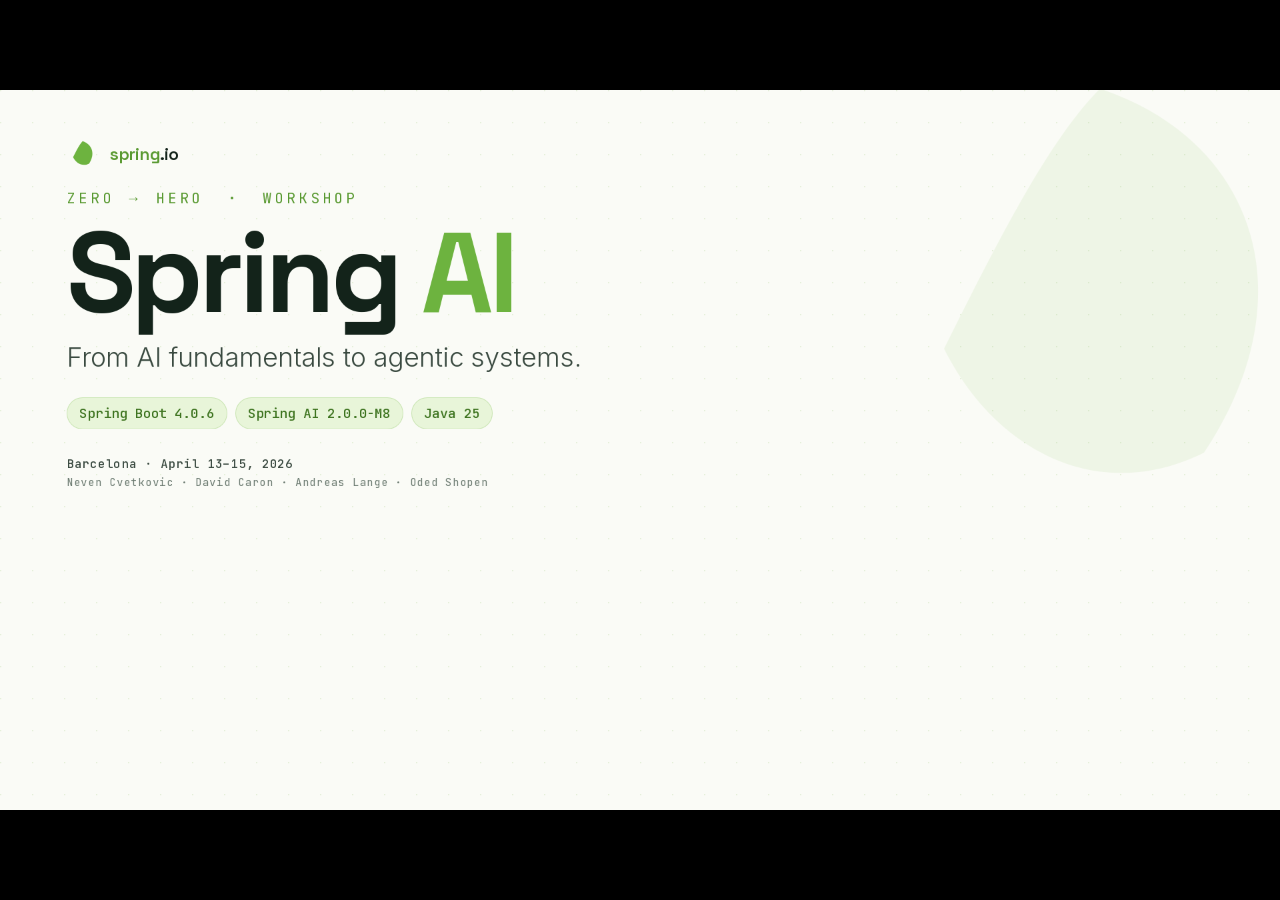
==== commit 9e14906c: "docs: sweep workshop-version labels 2.0.0-M7 → 2.0.0-M8" ====
--- a/components/config-dashboard/src/main/resources/static/slides.html
+++ b/components/config-dashboard/src/main/resources/static/slides.html
@@ -177,7 +177,7 @@
   </script>
 
   <script type="__bundler/template">
-"<!DOCTYPE html>\n<html lang=\"en\"><head>\n<meta charset=\"utf-8\">\n<title>Spring AI: Zero to Hero<\u002Ftitle>\n<link rel=\"preconnect\" href=\"https://fonts.googleapis.com\">\n<link rel=\"preconnect\" href=\"https://fonts.gstatic.com\" crossorigin=\"\">\n<style>/* cyrillic-ext */\n@font-face {\n  font-family: 'Inter';\n  font-style: normal;\n  font-weight: 300;\n  font-display: swap;\n  src: url(\"1ec0cd7f-80ed-4a62-aed4-6cf4ebcc7dfe\") format('woff2');\n  unicode-range: U+0460-052F, U+1C80-1C8A, U+20B4, U+2DE0-2DFF, U+A640-A69F, U+FE2E-FE2F;\n}\n/* cyrillic */\n@font-face {\n  font-family: 'Inter';\n  font-style: normal;\n  font-weight: 300;\n  font-display: swap;\n  src: url(\"e4f7ba96-e259-4bdb-9025-2279a89327e3\") format('woff2');\n  unicode-range: U+0301, U+0400-045F, U+0490-0491, U+04B0-04B1, U+2116;\n}\n/* greek-ext */\n@font-face {\n  font-family: 'Inter';\n  font-style: normal;\n  font-weight: 300;\n  font-display: swap;\n  src: url(\"faf0d9fb-3f78-432f-9f2d-19240585481f\") format('woff2');\n  unicode-range: U+1F00-1FFF;\n}\n/* greek */\n@font-face {\n  font-family: 'Inter';\n  font-style: normal;\n  font-weight: 300;\n  font-display: swap;\n  src: url(\"e65b8cca-703d-42dd-81f6-b36eeda525bd\") format('woff2');\n  unicode-range: U+0370-0377, U+037A-037F, U+0384-038A, U+038C, U+038E-03A1, U+03A3-03FF;\n}\n/* vietnamese */\n@font-face {\n  font-family: 'Inter';\n  font-style: normal;\n  font-weight: 300;\n  font-display: swap;\n  src: url(\"f82d57e2-7b91-45ed-b3b7-138cdd04db3a\") format('woff2');\n  unicode-range: U+0102-0103, U+0110-0111, U+0128-0129, U+0168-0169, U+01A0-01A1, U+01AF-01B0, U+0300-0301, U+0303-0304, U+0308-0309, U+0323, U+0329, U+1EA0-1EF9, U+20AB;\n}\n/* latin-ext */\n@font-face {\n  font-family: 'Inter';\n  font-style: normal;\n  font-weight: 300;\n  font-display: swap;\n  src: url(\"1e0ac19c-1346-4f41-a231-f4110e215c2a\") format('woff2');\n  unicode-range: U+0100-02BA, U+02BD-02C5, U+02C7-02CC, U+02CE-02D7, U+02DD-02FF, U+0304, U+0308, U+0329, U+1D00-1DBF, U+1E00-1E9F, U+1EF2-1EFF, U+2020, U+20A0-20AB, U+20AD-20C0, U+2113, U+2C60-2C7F, U+A720-A7FF;\n}\n/* latin */\n@font-face {\n  font-family: 'Inter';\n  font-style: normal;\n  font-weight: 300;\n  font-display: swap;\n  src: url(\"5645d37b-a277-44fe-95fc-158e69079486\") format('woff2');\n  unicode-range: U+0000-00FF, U+0131, U+0152-0153, U+02BB-02BC, U+02C6, U+02DA, U+02DC, U+0304, U+0308, U+0329, U+2000-206F, U+20AC, U+2122, U+2191, U+2193, U+2212, U+2215, U+FEFF, U+FFFD;\n}\n/* cyrillic-ext */\n@font-face {\n  font-family: 'Inter';\n  font-style: normal;\n  font-weight: 400;\n  font-display: swap;\n  src: url(\"1ec0cd7f-80ed-4a62-aed4-6cf4ebcc7dfe\") format('woff2');\n  unicode-range: U+0460-052F, U+1C80-1C8A, U+20B4, U+2DE0-2DFF, U+A640-A69F, U+FE2E-FE2F;\n}\n/* cyrillic */\n@font-face {\n  font-family: 'Inter';\n  font-style: normal;\n  font-weight: 400;\n  font-display: swap;\n  src: url(\"e4f7ba96-e259-4bdb-9025-2279a89327e3\") format('woff2');\n  unicode-range: U+0301, U+0400-045F, U+0490-0491, U+04B0-04B1, U+2116;\n}\n/* greek-ext */\n@font-face {\n  font-family: 'Inter';\n  font-style: normal;\n  font-weight: 400;\n  font-display: swap;\n  src: url(\"faf0d9fb-3f78-432f-9f2d-19240585481f\") format('woff2');\n  unicode-range: U+1F00-1FFF;\n}\n/* greek */\n@font-face {\n  font-family: 'Inter';\n  font-style: normal;\n  font-weight: 400;\n  font-display: swap;\n  src: url(\"e65b8cca-703d-42dd-81f6-b36eeda525bd\") format('woff2');\n  unicode-range: U+0370-0377, U+037A-037F, U+0384-038A, U+038C, U+038E-03A1, U+03A3-03FF;\n}\n/* vietnamese */\n@font-face {\n  font-family: 'Inter';\n  font-style: normal;\n  font-weight: 400;\n  font-display: swap;\n  src: url(\"f82d57e2-7b91-45ed-b3b7-138cdd04db3a\") format('woff2');\n  unicode-range: U+0102-0103, U+0110-0111, U+0128-0129, U+0168-0169, U+01A0-01A1, U+01AF-01B0, U+0300-0301, U+0303-0304, U+0308-0309, U+0323, U+0329, U+1EA0-1EF9, U+20AB;\n}\n/* latin-ext */\n@font-face {\n  font-family: 'Inter';\n  font-style: normal;\n  font-weight: 400;\n  font-display: swap;\n  src: url(\"1e0ac19c-1346-4f41-a231-f4110e215c2a\") format('woff2');\n  unicode-range: U+0100-02BA, U+02BD-02C5, U+02C7-02CC, U+02CE-02D7, U+02DD-02FF, U+0304, U+0308, U+0329, U+1D00-1DBF, U+1E00-1E9F, U+1EF2-1EFF, U+2020, U+20A0-20AB, U+20AD-20C0, U+2113, U+2C60-2C7F, U+A720-A7FF;\n}\n/* latin */\n@font-face {\n  font-family: 'Inter';\n  font-style: normal;\n  font-weight: 400;\n  font-display: swap;\n  src: url(\"5645d37b-a277-44fe-95fc-158e69079486\") format('woff2');\n  unicode-range: U+0000-00FF, U+0131, U+0152-0153, U+02BB-02BC, U+02C6, U+02DA, U+02DC, U+0304, U+0308, U+0329, U+2000-206F, U+20AC, U+2122, U+2191, U+2193, U+2212, U+2215, U+FEFF, U+FFFD;\n}\n/* cyrillic-ext */\n@font-face {\n  font-family: 'Inter';\n  font-style: normal;\n  font-weight: 500;\n  font-display: swap;\n  src: url(\"1ec0cd7f-80ed-4a62-aed4-6cf4ebcc7dfe\") format('woff2');\n  unicode-range: U+0460-052F, U+1C80-1C8A, U+20B4, U+2DE0-2DFF, U+A640-A69F, U+FE2E-FE2F;\n}\n/* cyrillic */\n@font-face {\n  font-family: 'Inter';\n  font-style: normal;\n  font-weight: 500;\n  font-display: swap;\n  src: url(\"e4f7ba96-e259-4bdb-9025-2279a89327e3\") format('woff2');\n  unicode-range: U+0301, U+0400-045F, U+0490-0491, U+04B0-04B1, U+2116;\n}\n/* greek-ext */\n@font-face {\n  font-family: 'Inter';\n  font-style: normal;\n  font-weight: 500;\n  font-display: swap;\n  src: url(\"faf0d9fb-3f78-432f-9f2d-19240585481f\") format('woff2');\n  unicode-range: U+1F00-1FFF;\n}\n/* greek */\n@font-face {\n  font-family: 'Inter';\n  font-style: normal;\n  font-weight: 500;\n  font-display: swap;\n  src: url(\"e65b8cca-703d-42dd-81f6-b36eeda525bd\") format('woff2');\n  unicode-range: U+0370-0377, U+037A-037F, U+0384-038A, U+038C, U+038E-03A1, U+03A3-03FF;\n}\n/* vietnamese */\n@font-face {\n  font-family: 'Inter';\n  font-style: normal;\n  font-weight: 500;\n  font-display: swap;\n  src: url(\"f82d57e2-7b91-45ed-b3b7-138cdd04db3a\") format('woff2');\n  unicode-range: U+0102-0103, U+0110-0111, U+0128-0129, U+0168-0169, U+01A0-01A1, U+01AF-01B0, U+0300-0301, U+0303-0304, U+0308-0309, U+0323, U+0329, U+1EA0-1EF9, U+20AB;\n}\n/* latin-ext */\n@font-face {\n  font-family: 'Inter';\n  font-style: normal;\n  font-weight: 500;\n  font-display: swap;\n  src: url(\"1e0ac19c-1346-4f41-a231-f4110e215c2a\") format('woff2');\n  unicode-range: U+0100-02BA, U+02BD-02C5, U+02C7-02CC, U+02CE-02D7, U+02DD-02FF, U+0304, U+0308, U+0329, U+1D00-1DBF, U+1E00-1E9F, U+1EF2-1EFF, U+2020, U+20A0-20AB, U+20AD-20C0, U+2113, U+2C60-2C7F, U+A720-A7FF;\n}\n/* latin */\n@font-face {\n  font-family: 'Inter';\n  font-style: normal;\n  font-weight: 500;\n  font-display: swap;\n  src: url(\"5645d37b-a277-44fe-95fc-158e69079486\") format('woff2');\n  unicode-range: U+0000-00FF, U+0131, U+0152-0153, U+02BB-02BC, U+02C6, U+02DA, U+02DC, U+0304, U+0308, U+0329, U+2000-206F, U+20AC, U+2122, U+2191, U+2193, U+2212, U+2215, U+FEFF, U+FFFD;\n}\n/* cyrillic-ext */\n@font-face {\n  font-family: 'Inter';\n  font-style: normal;\n  font-weight: 600;\n  font-display: swap;\n  src: url(\"1ec0cd7f-80ed-4a62-aed4-6cf4ebcc7dfe\") format('woff2');\n  unicode-range: U+0460-052F, U+1C80-1C8A, U+20B4, U+2DE0-2DFF, U+A640-A69F, U+FE2E-FE2F;\n}\n/* cyrillic */\n@font-face {\n  font-family: 'Inter';\n  font-style: normal;\n  font-weight: 600;\n  font-display: swap;\n  src: url(\"e4f7ba96-e259-4bdb-9025-2279a89327e3\") format('woff2');\n  unicode-range: U+0301, U+0400-045F, U+0490-0491, U+04B0-04B1, U+2116;\n}\n/* greek-ext */\n@font-face {\n  font-family: 'Inter';\n  font-style: normal;\n  font-weight: 600;\n  font-display: swap;\n  src: url(\"faf0d9fb-3f78-432f-9f2d-19240585481f\") format('woff2');\n  unicode-range: U+1F00-1FFF;\n}\n/* greek */\n@font-face {\n  font-family: 'Inter';\n  font-style: normal;\n  font-weight: 600;\n  font-display: swap;\n  src: url(\"e65b8cca-703d-42dd-81f6-b36eeda525bd\") format('woff2');\n  unicode-range: U+0370-0377, U+037A-037F, U+0384-038A, U+038C, U+038E-03A1, U+03A3-03FF;\n}\n/* vietnamese */\n@font-face {\n  font-family: 'Inter';\n  font-style: normal;\n  font-weight: 600;\n  font-display: swap;\n  src: url(\"f82d57e2-7b91-45ed-b3b7-138cdd04db3a\") format('woff2');\n  unicode-range: U+0102-0103, U+0110-0111, U+0128-0129, U+0168-0169, U+01A0-01A1, U+01AF-01B0, U+0300-0301, U+0303-0304, U+0308-0309, U+0323, U+0329, U+1EA0-1EF9, U+20AB;\n}\n/* latin-ext */\n@font-face {\n  font-family: 'Inter';\n  font-style: normal;\n  font-weight: 600;\n  font-display: swap;\n  src: url(\"1e0ac19c-1346-4f41-a231-f4110e215c2a\") format('woff2');\n  unicode-range: U+0100-02BA, U+02BD-02C5, U+02C7-02CC, U+02CE-02D7, U+02DD-02FF, U+0304, U+0308, U+0329, U+1D00-1DBF, U+1E00-1E9F, U+1EF2-1EFF, U+2020, U+20A0-20AB, U+20AD-20C0, U+2113, U+2C60-2C7F, U+A720-A7FF;\n}\n/* latin */\n@font-face {\n  font-family: 'Inter';\n  font-style: normal;\n  font-weight: 600;\n  font-display: swap;\n  src: url(\"5645d37b-a277-44fe-95fc-158e69079486\") format('woff2');\n  unicode-range: U+0000-00FF, U+0131, U+0152-0153, U+02BB-02BC, U+02C6, U+02DA, U+02DC, U+0304, U+0308, U+0329, U+2000-206F, U+20AC, U+2122, U+2191, U+2193, U+2212, U+2215, U+FEFF, U+FFFD;\n}\n/* cyrillic-ext */\n@font-face {\n  font-family: 'Inter';\n  font-style: normal;\n  font-weight: 700;\n  font-display: swap;\n  src: url(\"1ec0cd7f-80ed-4a62-aed4-6cf4ebcc7dfe\") format('woff2');\n  unicode-range: U+0460-052F, U+1C80-1C8A, U+20B4, U+2DE0-2DFF, U+A640-A69F, U+FE2E-FE2F;\n}\n/* cyrillic */\n@font-face {\n  font-family: 'Inter';\n  font-style: normal;\n  font-weight: 700;\n  font-display: swap;\n  src: url(\"e4f7ba96-e259-4bdb-9025-2279a89327e3\") format('woff2');\n  unicode-range: U+0301, U+0400-045F, U+0490-0491, U+04B0-04B1, U+2116;\n}\n/* greek-ext */\n@font-face {\n  font-family: 'Inter';\n  font-style: normal;\n  font-weight: 700;\n  font-display: swap;\n  src: url(\"faf0d9fb-3f78-432f-9f2d-19240585481f\") format('woff2');\n  unicode-range: U+1F00-1FFF;\n}\n/* greek */\n@font-face {\n  font-family: 'Inter';\n  font-style: normal;\n  font-weight: 700;\n  font-display: swap;\n  src: url(\"e65b8cca-703d-42dd-81f6-b36eeda525bd\") format('woff2');\n  unicode-range: U+0370-0377, U+037A-037F, U+0384-038A, U+038C, U+038E-03A1, U+03A3-03FF;\n}\n/* vietnamese */\n@font-face {\n  font-family: 'Inter';\n  font-style: normal;\n  font-weight: 700;\n  font-display: swap;\n  src: url(\"f82d57e2-7b91-45ed-b3b7-138cdd04db3a\") format('woff2');\n  unicode-range: U+0102-0103, U+0110-0111, U+0128-0129, U+0168-0169, U+01A0-01A1, U+01AF-01B0, U+0300-0301, U+0303-0304, U+0308-0309, U+0323, U+0329, U+1EA0-1EF9, U+20AB;\n}\n/* latin-ext */\n@font-face {\n  font-family: 'Inter';\n  font-style: normal;\n  font-weight: 700;\n  font-display: swap;\n  src: url(\"1e0ac19c-1346-4f41-a231-f4110e215c2a\") format('woff2');\n  unicode-range: U+0100-02BA, U+02BD-02C5, U+02C7-02CC, U+02CE-02D7, U+02DD-02FF, U+0304, U+0308, U+0329, U+1D00-1DBF, U+1E00-1E9F, U+1EF2-1EFF, U+2020, U+20A0-20AB, U+20AD-20C0, U+2113, U+2C60-2C7F, U+A720-A7FF;\n}\n/* latin */\n@font-face {\n  font-family: 'Inter';\n  font-style: normal;\n  font-weight: 700;\n  font-display: swap;\n  src: url(\"5645d37b-a277-44fe-95fc-158e69079486\") format('woff2');\n  unicode-range: U+0000-00FF, U+0131, U+0152-0153, U+02BB-02BC, U+02C6, U+02DA, U+02DC, U+0304, U+0308, U+0329, U+2000-206F, U+20AC, U+2122, U+2191, U+2193, U+2212, U+2215, U+FEFF, U+FFFD;\n}\n/* cyrillic-ext */\n@font-face {\n  font-family: 'Inter';\n  font-style: normal;\n  font-weight: 800;\n  font-display: swap;\n  src: url(\"1ec0cd7f-80ed-4a62-aed4-6cf4ebcc7dfe\") format('woff2');\n  unicode-range: U+0460-052F, U+1C80-1C8A, U+20B4, U+2DE0-2DFF, U+A640-A69F, U+FE2E-FE2F;\n}\n/* cyrillic */\n@font-face {\n  font-family: 'Inter';\n  font-style: normal;\n  font-weight: 800;\n  font-display: swap;\n  src: url(\"e4f7ba96-e259-4bdb-9025-2279a89327e3\") format('woff2');\n  unicode-range: U+0301, U+0400-045F, U+0490-0491, U+04B0-04B1, U+2116;\n}\n/* greek-ext */\n@font-face {\n  font-family: 'Inter';\n  font-style: normal;\n  font-weight: 800;\n  font-display: swap;\n  src: url(\"faf0d9fb-3f78-432f-9f2d-19240585481f\") format('woff2');\n  unicode-range: U+1F00-1FFF;\n}\n/* greek */\n@font-face {\n  font-family: 'Inter';\n  font-style: normal;\n  font-weight: 800;\n  font-display: swap;\n  src: url(\"e65b8cca-703d-42dd-81f6-b36eeda525bd\") format('woff2');\n  unicode-range: U+0370-0377, U+037A-037F, U+0384-038A, U+038C, U+038E-03A1, U+03A3-03FF;\n}\n/* vietnamese */\n@font-face {\n  font-family: 'Inter';\n  font-style: normal;\n  font-weight: 800;\n  font-display: swap;\n  src: url(\"f82d57e2-7b91-45ed-b3b7-138cdd04db3a\") format('woff2');\n  unicode-range: U+0102-0103, U+0110-0111, U+0128-0129, U+0168-0169, U+01A0-01A1, U+01AF-01B0, U+0300-0301, U+0303-0304, U+0308-0309, U+0323, U+0329, U+1EA0-1EF9, U+20AB;\n}\n/* latin-ext */\n@font-face {\n  font-family: 'Inter';\n  font-style: normal;\n  font-weight: 800;\n  font-display: swap;\n  src: url(\"1e0ac19c-1346-4f41-a231-f4110e215c2a\") format('woff2');\n  unicode-range: U+0100-02BA, U+02BD-02C5, U+02C7-02CC, U+02CE-02D7, U+02DD-02FF, U+0304, U+0308, U+0329, U+1D00-1DBF, U+1E00-1E9F, U+1EF2-1EFF, U+2020, U+20A0-20AB, U+20AD-20C0, U+2113, U+2C60-2C7F, U+A720-A7FF;\n}\n/* latin */\n@font-face {\n  font-family: 'Inter';\n  font-style: normal;\n  font-weight: 800;\n  font-display: swap;\n  src: url(\"5645d37b-a277-44fe-95fc-158e69079486\") format('woff2');\n  unicode-range: U+0000-00FF, U+0131, U+0152-0153, U+02BB-02BC, U+02C6, U+02DA, U+02DC, U+0304, U+0308, U+0329, U+2000-206F, U+20AC, U+2122, U+2191, U+2193, U+2212, U+2215, U+FEFF, U+FFFD;\n}\n/* cyrillic-ext */\n@font-face {\n  font-family: 'JetBrains Mono';\n  font-style: normal;\n  font-weight: 400;\n  font-display: swap;\n  src: url(\"b054dcfc-e887-40e9-878d-09f1d749c306\") format('woff2');\n  unicode-range: U+0460-052F, U+1C80-1C8A, U+20B4, U+2DE0-2DFF, U+A640-A69F, U+FE2E-FE2F;\n}\n/* cyrillic */\n@font-face {\n  font-family: 'JetBrains Mono';\n  font-style: normal;\n  font-weight: 400;\n  font-display: swap;\n  src: url(\"ba1b3cc0-e3ac-40a6-9385-d059daace1bd\") format('woff2');\n  unicode-range: U+0301, U+0400-045F, U+0490-0491, U+04B0-04B1, U+2116;\n}\n/* greek */\n@font-face {\n  font-family: 'JetBrains Mono';\n  font-style: normal;\n  font-weight: 400;\n  font-display: swap;\n  src: url(\"53b928e9-cdae-4ee9-8c19-ce0f3be9cd5d\") format('woff2');\n  unicode-range: U+0370-0377, U+037A-037F, U+0384-038A, U+038C, U+038E-03A1, U+03A3-03FF;\n}\n/* vietnamese */\n@font-face {\n  font-family: 'JetBrains Mono';\n  font-style: normal;\n  font-weight: 400;\n  font-display: swap;\n  src: url(\"d0aa7728-0278-4749-8c11-ac8884a90642\") format('woff2');\n  unicode-range: U+0102-0103, U+0110-0111, U+0128-0129, U+0168-0169, U+01A0-01A1, U+01AF-01B0, U+0300-0301, U+0303-0304, U+0308-0309, U+0323, U+0329, U+1EA0-1EF9, U+20AB;\n}\n/* latin-ext */\n@font-face {\n  font-family: 'JetBrains Mono';\n  font-style: normal;\n  font-weight: 400;\n  font-display: swap;\n  src: url(\"29d8c05c-b909-4584-b2a1-d2df0f4c3cd4\") format('woff2');\n  unicode-range: U+0100-02BA, U+02BD-02C5, U+02C7-02CC, U+02CE-02D7, U+02DD-02FF, U+0304, U+0308, U+0329, U+1D00-1DBF, U+1E00-1E9F, U+1EF2-1EFF, U+2020, U+20A0-20AB, U+20AD-20C0, U+2113, U+2C60-2C7F, U+A720-A7FF;\n}\n/* latin */\n@font-face {\n  font-family: 'JetBrains Mono';\n  font-style: normal;\n  font-weight: 400;\n  font-display: swap;\n  src: url(\"0cac3fc8-0194-4a01-9230-d3cd5317f474\") format('woff2');\n  unicode-range: U+0000-00FF, U+0131, U+0152-0153, U+02BB-02BC, U+02C6, U+02DA, U+02DC, U+0304, U+0308, U+0329, U+2000-206F, U+20AC, U+2122, U+2191, U+2193, U+2212, U+2215, U+FEFF, U+FFFD;\n}\n/* cyrillic-ext */\n@font-face {\n  font-family: 'JetBrains Mono';\n  font-style: normal;\n  font-weight: 500;\n  font-display: swap;\n  src: url(\"b054dcfc-e887-40e9-878d-09f1d749c306\") format('woff2');\n  unicode-range: U+0460-052F, U+1C80-1C8A, U+20B4, U+2DE0-2DFF, U+A640-A69F, U+FE2E-FE2F;\n}\n/* cyrillic */\n@font-face {\n  font-family: 'JetBrains Mono';\n  font-style: normal;\n  font-weight: 500;\n  font-display: swap;\n  src: url(\"ba1b3cc0-e3ac-40a6-9385-d059daace1bd\") format('woff2');\n  unicode-range: U+0301, U+0400-045F, U+0490-0491, U+04B0-04B1, U+2116;\n}\n/* greek */\n@font-face {\n  font-family: 'JetBrains Mono';\n  font-style: normal;\n  font-weight: 500;\n  font-display: swap;\n  src: url(\"53b928e9-cdae-4ee9-8c19-ce0f3be9cd5d\") format('woff2');\n  unicode-range: U+0370-0377, U+037A-037F, U+0384-038A, U+038C, U+038E-03A1, U+03A3-03FF;\n}\n/* vietnamese */\n@font-face {\n  font-family: 'JetBrains Mono';\n  font-style: normal;\n  font-weight: 500;\n  font-display: swap;\n  src: url(\"d0aa7728-0278-4749-8c11-ac8884a90642\") format('woff2');\n  unicode-range: U+0102-0103, U+0110-0111, U+0128-0129, U+0168-0169, U+01A0-01A1, U+01AF-01B0, U+0300-0301, U+0303-0304, U+0308-0309, U+0323, U+0329, U+1EA0-1EF9, U+20AB;\n}\n/* latin-ext */\n@font-face {\n  font-family: 'JetBrains Mono';\n  font-style: normal;\n  font-weight: 500;\n  font-display: swap;\n  src: url(\"29d8c05c-b909-4584-b2a1-d2df0f4c3cd4\") format('woff2');\n  unicode-range: U+0100-02BA, U+02BD-02C5, U+02C7-02CC, U+02CE-02D7, U+02DD-02FF, U+0304, U+0308, U+0329, U+1D00-1DBF, U+1E00-1E9F, U+1EF2-1EFF, U+2020, U+20A0-20AB, U+20AD-20C0, U+2113, U+2C60-2C7F, U+A720-A7FF;\n}\n/* latin */\n@font-face {\n  font-family: 'JetBrains Mono';\n  font-style: normal;\n  font-weight: 500;\n  font-display: swap;\n  src: url(\"0cac3fc8-0194-4a01-9230-d3cd5317f474\") format('woff2');\n  unicode-range: U+0000-00FF, U+0131, U+0152-0153, U+02BB-02BC, U+02C6, U+02DA, U+02DC, U+0304, U+0308, U+0329, U+2000-206F, U+20AC, U+2122, U+2191, U+2193, U+2212, U+2215, U+FEFF, U+FFFD;\n}\n/* cyrillic-ext */\n@font-face {\n  font-family: 'JetBrains Mono';\n  font-style: normal;\n  font-weight: 600;\n  font-display: swap;\n  src: url(\"b054dcfc-e887-40e9-878d-09f1d749c306\") format('woff2');\n  unicode-range: U+0460-052F, U+1C80-1C8A, U+20B4, U+2DE0-2DFF, U+A640-A69F, U+FE2E-FE2F;\n}\n/* cyrillic */\n@font-face {\n  font-family: 'JetBrains Mono';\n  font-style: normal;\n  font-weight: 600;\n  font-display: swap;\n  src: url(\"ba1b3cc0-e3ac-40a6-9385-d059daace1bd\") format('woff2');\n  unicode-range: U+0301, U+0400-045F, U+0490-0491, U+04B0-04B1, U+2116;\n}\n/* greek */\n@font-face {\n  font-family: 'JetBrains Mono';\n  font-style: normal;\n  font-weight: 600;\n  font-display: swap;\n  src: url(\"53b928e9-cdae-4ee9-8c19-ce0f3be9cd5d\") format('woff2');\n  unicode-range: U+0370-0377, U+037A-037F, U+0384-038A, U+038C, U+038E-03A1, U+03A3-03FF;\n}\n/* vietnamese */\n@font-face {\n  font-family: 'JetBrains Mono';\n  font-style: normal;\n  font-weight: 600;\n  font-display: swap;\n  src: url(\"d0aa7728-0278-4749-8c11-ac8884a90642\") format('woff2');\n  unicode-range: U+0102-0103, U+0110-0111, U+0128-0129, U+0168-0169, U+01A0-01A1, U+01AF-01B0, U+0300-0301, U+0303-0304, U+0308-0309, U+0323, U+0329, U+1EA0-1EF9, U+20AB;\n}\n/* latin-ext */\n@font-face {\n  font-family: 'JetBrains Mono';\n  font-style: normal;\n  font-weight: 600;\n  font-display: swap;\n  src: url(\"29d8c05c-b909-4584-b2a1-d2df0f4c3cd4\") format('woff2');\n  unicode-range: U+0100-02BA, U+02BD-02C5, U+02C7-02CC, U+02CE-02D7, U+02DD-02FF, U+0304, U+0308, U+0329, U+1D00-1DBF, U+1E00-1E9F, U+1EF2-1EFF, U+2020, U+20A0-20AB, U+20AD-20C0, U+2113, U+2C60-2C7F, U+A720-A7FF;\n}\n/* latin */\n@font-face {\n  font-family: 'JetBrains Mono';\n  font-style: normal;\n  font-weight: 600;\n  font-display: swap;\n  src: url(\"0cac3fc8-0194-4a01-9230-d3cd5317f474\") format('woff2');\n  unicode-range: U+0000-00FF, U+0131, U+0152-0153, U+02BB-02BC, U+02C6, U+02DA, U+02DC, U+0304, U+0308, U+0329, U+2000-206F, U+20AC, U+2122, U+2191, U+2193, U+2212, U+2215, U+FEFF, U+FFFD;\n}\n/* vietnamese */\n@font-face {\n  font-family: 'Space Grotesk';\n  font-style: normal;\n  font-weight: 400;\n  font-display: swap;\n  src: url(\"8c0c1247-79af-4af4-b2af-eb9ed2a66b82\") format('woff2');\n  unicode-range: U+0102-0103, U+0110-0111, U+0128-0129, U+0168-0169, U+01A0-01A1, U+01AF-01B0, U+0300-0301, U+0303-0304, U+0308-0309, U+0323, U+0329, U+1EA0-1EF9, U+20AB;\n}\n/* latin-ext */\n@font-face {\n  font-family: 'Space Grotesk';\n  font-style: normal;\n  font-weight: 400;\n  font-display: swap;\n  src: url(\"1bb73529-4546-4a65-8bae-4095db240d44\") format('woff2');\n  unicode-range: U+0100-02BA, U+02BD-02C5, U+02C7-02CC, U+02CE-02D7, U+02DD-02FF, U+0304, U+0308, U+0329, U+1D00-1DBF, U+1E00-1E9F, U+1EF2-1EFF, U+2020, U+20A0-20AB, U+20AD-20C0, U+2113, U+2C60-2C7F, U+A720-A7FF;\n}\n/* latin */\n@font-face {\n  font-family: 'Space Grotesk';\n  font-style: normal;\n  font-weight: 400;\n  font-display: swap;\n  src: url(\"a01d411a-a7a6-4b8c-83ce-c60182b628ab\") format('woff2');\n  unicode-range: U+0000-00FF, U+0131, U+0152-0153, U+02BB-02BC, U+02C6, U+02DA, U+02DC, U+0304, U+0308, U+0329, U+2000-206F, U+20AC, U+2122, U+2191, U+2193, U+2212, U+2215, U+FEFF, U+FFFD;\n}\n/* vietnamese */\n@font-face {\n  font-family: 'Space Grotesk';\n  font-style: normal;\n  font-weight: 500;\n  font-display: swap;\n  src: url(\"8c0c1247-79af-4af4-b2af-eb9ed2a66b82\") format('woff2');\n  unicode-range: U+0102-0103, U+0110-0111, U+0128-0129, U+0168-0169, U+01A0-01A1, U+01AF-01B0, U+0300-0301, U+0303-0304, U+0308-0309, U+0323, U+0329, U+1EA0-1EF9, U+20AB;\n}\n/* latin-ext */\n@font-face {\n  font-family: 'Space Grotesk';\n  font-style: normal;\n  font-weight: 500;\n  font-display: swap;\n  src: url(\"1bb73529-4546-4a65-8bae-4095db240d44\") format('woff2');\n  unicode-range: U+0100-02BA, U+02BD-02C5, U+02C7-02CC, U+02CE-02D7, U+02DD-02FF, U+0304, U+0308, U+0329, U+1D00-1DBF, U+1E00-1E9F, U+1EF2-1EFF, U+2020, U+20A0-20AB, U+20AD-20C0, U+2113, U+2C60-2C7F, U+A720-A7FF;\n}\n/* latin */\n@font-face {\n  font-family: 'Space Grotesk';\n  font-style: normal;\n  font-weight: 500;\n  font-display: swap;\n  src: url(\"a01d411a-a7a6-4b8c-83ce-c60182b628ab\") format('woff2');\n  unicode-range: U+0000-00FF, U+0131, U+0152-0153, U+02BB-02BC, U+02C6, U+02DA, U+02DC, U+0304, U+0308, U+0329, U+2000-206F, U+20AC, U+2122, U+2191, U+2193, U+2212, U+2215, U+FEFF, U+FFFD;\n}\n/* vietnamese */\n@font-face {\n  font-family: 'Space Grotesk';\n  font-style: normal;\n  font-weight: 600;\n  font-display: swap;\n  src: url(\"8c0c1247-79af-4af4-b2af-eb9ed2a66b82\") format('woff2');\n  unicode-range: U+0102-0103, U+0110-0111, U+0128-0129, U+0168-0169, U+01A0-01A1, U+01AF-01B0, U+0300-0301, U+0303-0304, U+0308-0309, U+0323, U+0329, U+1EA0-1EF9, U+20AB;\n}\n/* latin-ext */\n@font-face {\n  font-family: 'Space Grotesk';\n  font-style: normal;\n  font-weight: 600;\n  font-display: swap;\n  src: url(\"1bb73529-4546-4a65-8bae-4095db240d44\") format('woff2');\n  unicode-range: U+0100-02BA, U+02BD-02C5, U+02C7-02CC, U+02CE-02D7, U+02DD-02FF, U+0304, U+0308, U+0329, U+1D00-1DBF, U+1E00-1E9F, U+1EF2-1EFF, U+2020, U+20A0-20AB, U+20AD-20C0, U+2113, U+2C60-2C7F, U+A720-A7FF;\n}\n/* latin */\n@font-face {\n  font-family: 'Space Grotesk';\n  font-style: normal;\n  font-weight: 600;\n  font-display: swap;\n  src: url(\"a01d411a-a7a6-4b8c-83ce-c60182b628ab\") format('woff2');\n  unicode-range: U+0000-00FF, U+0131, U+0152-0153, U+02BB-02BC, U+02C6, U+02DA, U+02DC, U+0304, U+0308, U+0329, U+2000-206F, U+20AC, U+2122, U+2191, U+2193, U+2212, U+2215, U+FEFF, U+FFFD;\n}\n/* vietnamese */\n@font-face {\n  font-family: 'Space Grotesk';\n  font-style: normal;\n  font-weight: 700;\n  font-display: swap;\n  src: url(\"8c0c1247-79af-4af4-b2af-eb9ed2a66b82\") format('woff2');\n  unicode-range: U+0102-0103, U+0110-0111, U+0128-0129, U+0168-0169, U+01A0-01A1, U+01AF-01B0, U+0300-0301, U+0303-0304, U+0308-0309, U+0323, U+0329, U+1EA0-1EF9, U+20AB;\n}\n/* latin-ext */\n@font-face {\n  font-family: 'Space Grotesk';\n  font-style: normal;\n  font-weight: 700;\n  font-display: swap;\n  src: url(\"1bb73529-4546-4a65-8bae-4095db240d44\") format('woff2');\n  unicode-range: U+0100-02BA, U+02BD-02C5, U+02C7-02CC, U+02CE-02D7, U+02DD-02FF, U+0304, U+0308, U+0329, U+1D00-1DBF, U+1E00-1E9F, U+1EF2-1EFF, U+2020, U+20A0-20AB, U+20AD-20C0, U+2113, U+2C60-2C7F, U+A720-A7FF;\n}\n/* latin */\n@font-face {\n  font-family: 'Space Grotesk';\n  font-style: normal;\n  font-weight: 700;\n  font-display: swap;\n  src: url(\"a01d411a-a7a6-4b8c-83ce-c60182b628ab\") format('woff2');\n  unicode-range: U+0000-00FF, U+0131, U+0152-0153, U+02BB-02BC, U+02C6, U+02DA, U+02DC, U+0304, U+0308, U+0329, U+2000-206F, U+20AC, U+2122, U+2191, U+2193, U+2212, U+2215, U+FEFF, U+FFFD;\n}\n<\u002Fstyle>\n<script src=\"c7ee0cfa-e713-41cb-aaba-0523f7ccaca3\"><\u002Fscript>\n\n<style>\n/* ─── Spring AI Design System ─── */\n:root {\n  --spring-green: #6DB33F;\n  --spring-green-dark: #5A9A32;\n  --spring-green-deeper: #3E7420;\n  --spring-green-ink: #0F2414;\n  --spring-leaf: #8BC34A;\n  --spring-lime: #C2E17B;\n  --spring-mint: #E8F5D9;\n  --spring-cream: #FAFBF6;\n  --ink: #13231A;\n  --ink-2: #3A4A40;\n  --ink-3: #6B7A70;\n  --line: #D9E3D5;\n  --line-soft: #ECF1E6;\n  --accent-amber: #F6B73C;\n  --accent-rust: #C85A3C;\n  --code-bg: #0E1C12;\n  --code-line: #1A2D22;\n  --code-fg: #E6F0DC;\n  --code-kw: #8BC34A;\n  --code-str: #E0C97A;\n  --code-type: #9FD0F0;\n  --code-method: #C2E17B;\n  --code-comment: #5A7064;\n  --code-anno: #F6B73C;\n  --code-num: #F0A890;\n}\n\nhtml, body { margin: 0; padding: 0; background: #000; }\nbody {\n  font-family: 'Inter', sans-serif;\n  color: var(--ink);\n  --tw-density: 1;   /* spacing multiplier */\n  --tw-textscale: 1; /* font-size multiplier */\n  --tw-pad: 100px;\n}\n\ndeck-stage > section {\n  background: var(--spring-cream);\n  font-family: 'Inter', sans-serif;\n  color: var(--ink);\n  overflow: hidden;\n  letter-spacing: -0.005em;\n  font-size: calc(16px * var(--tw-textscale));\n}\n\n/* Density-driven spacing — applies only when tweaked */\n.slide-pad {\n  padding: calc(var(--tw-pad)) calc(100px * var(--tw-density)) calc(var(--tw-pad) * 0.95) calc(100px * var(--tw-density)) !important;\n}\n.slide-title { font-size: calc(72px * var(--tw-textscale)) !important; }\n.eyebrow { font-size: calc(22px * var(--tw-textscale)) !important; }\n.card h3 { font-size: calc(28px * var(--tw-textscale)) !important; }\n.card p { font-size: calc(22px * var(--tw-textscale)) !important; }\n.code { font-size: calc(24px * var(--tw-textscale)) !important; }\n.code.small { font-size: calc(20px * var(--tw-textscale)) !important; }\n.code.xsmall { font-size: calc(18px * var(--tw-textscale)) !important; }\n\n/* Overlap fixes: ensure content columns have proper min-gaps on dense slides */\ndeck-stage > section .slide-pad > * + * {\n  /* keep existing margins; don't force */\n}\n\n/* ── Decorative leaf SVG pattern ── */\n.leaf-grid {\n  position: absolute; inset: 0;\n  background-image: radial-gradient(circle at 1px 1px, rgba(109,179,63,0.15) 1px, transparent 0);\n  background-size: 48px 48px;\n  pointer-events: none;\n}\n\n/* ── Common layout ── */\n.slide-pad { padding: 72px 100px 68px; height: 100%; box-sizing: border-box; display: flex; flex-direction: column; }\n.eyebrow {\n  font-family: 'JetBrains Mono', monospace;\n  font-size: 22px;\n  font-weight: 500;\n  letter-spacing: 0.16em;\n  text-transform: uppercase;\n  color: var(--spring-green-dark);\n}\n.slide-title {\n  font-family: 'Space Grotesk', 'Inter', sans-serif;\n  font-size: 72px;\n  line-height: 1.04;\n  font-weight: 600;\n  letter-spacing: -0.025em;\n  color: var(--ink);\n  margin: 20px 0 0;\n}\n.slide-subtitle {\n  font-size: 34px;\n  line-height: 1.35;\n  color: var(--ink-2);\n  margin-top: 20px;\n  font-weight: 400;\n  max-width: 1400px;\n}\n.slide-footer {\n  position: absolute;\n  left: 110px; right: 110px; bottom: 50px;\n  display: flex; align-items: center; justify-content: space-between;\n  font-family: 'JetBrains Mono', monospace;\n  font-size: 20px;\n  color: var(--ink-3);\n  letter-spacing: 0.05em;\n}\n.logo-mark {\n  display: inline-flex; align-items: center; gap: 14px;\n  font-family: 'Space Grotesk', sans-serif;\n  font-weight: 600; font-size: 22px;\n  color: var(--spring-green-dark);\n  letter-spacing: -0.01em;\n}\n.logo-mark svg { width: 30px; height: 30px; }\n\n/* ── Section divider slides ── */\n.section-divider {\n  background: linear-gradient(135deg, var(--spring-green-ink) 0%, #18382A 55%, var(--spring-green-deeper) 100%) !important;\n  color: #fff !important;\n  position: relative;\n}\n.section-divider .big-leaf {\n  position: absolute;\n  right: -180px; bottom: -220px;\n  width: 900px; height: 900px;\n  opacity: 0.14;\n}\n.section-divider .part-num {\n  font-family: 'JetBrains Mono', monospace;\n  font-size: 24px;\n  letter-spacing: 0.22em;\n  color: var(--spring-lime);\n  text-transform: uppercase;\n}\n.section-divider .part-title {\n  font-family: 'Space Grotesk', sans-serif;\n  font-size: 168px;\n  line-height: 0.95;\n  font-weight: 600;\n  letter-spacing: -0.035em;\n  margin: 36px 0 0;\n  color: #fff;\n}\n.section-divider .part-sub {\n  font-size: 40px;\n  color: rgba(255,255,255,0.72);\n  margin-top: 32px;\n  font-weight: 300;\n  max-width: 1200px;\n}\n\n/* ── Code blocks ── */\n.code {\n  background: var(--code-bg);\n  color: var(--code-fg);\n  border-radius: 16px;\n  padding: 36px 44px;\n  font-family: 'JetBrains Mono', monospace;\n  font-size: 24px;\n  line-height: 1.55;\n  overflow: hidden;\n  position: relative;\n  box-shadow: 0 30px 60px -30px rgba(14,28,18,0.35), 0 0 0 1px rgba(109,179,63,0.18);\n}\n.code.small { font-size: 20px; padding: 28px 36px; }\n.code.xsmall { font-size: 18px; padding: 24px 32px; line-height: 1.5; }\n.code::before {\n  content: '';\n  position: absolute;\n  top: 0; left: 0; right: 0; height: 4px;\n  background: linear-gradient(90deg, var(--spring-green) 0%, var(--spring-lime) 100%);\n}\n.code .kw { color: var(--code-kw); font-weight: 500; }\n.code .str { color: var(--code-str); }\n.code .typ { color: var(--code-type); }\n.code .m { color: var(--code-method); }\n.code .c { color: var(--code-comment); font-style: italic; }\n.code .at { color: var(--code-anno); }\n.code .n { color: var(--code-num); }\n.code .p { color: #8FA695; }\n\n.code-header {\n  font-family: 'JetBrains Mono', monospace;\n  font-size: 18px;\n  color: var(--ink-3);\n  margin-bottom: 10px;\n  display: flex; align-items: center; gap: 10px;\n}\n.code-header .dot { width: 10px; height: 10px; border-radius: 50%; background: var(--spring-green); }\n\n/* ── Cards / tiles ── */\n.card {\n  background: #fff;\n  border: 1px solid var(--line);\n  border-radius: 18px;\n  padding: 32px 36px;\n}\n.card h3 {\n  font-family: 'Space Grotesk', sans-serif;\n  font-size: 28px;\n  font-weight: 600;\n  margin: 0 0 10px;\n  color: var(--ink);\n  letter-spacing: -0.01em;\n}\n.card p {\n  font-size: 22px;\n  line-height: 1.45;\n  color: var(--ink-2);\n  margin: 0;\n}\n\n/* ── Pills / chips ── */\n.pill {\n  display: inline-flex; align-items: center; gap: 10px;\n  padding: 10px 18px;\n  border-radius: 999px;\n  background: var(--spring-mint);\n  color: var(--spring-green-deeper);\n  font-family: 'JetBrains Mono', monospace;\n  font-size: 20px;\n  font-weight: 500;\n  border: 1px solid rgba(109,179,63,0.25);\n}\n\n/* ── Timeline ── */\n.timeline {\n  display: grid;\n  grid-template-columns: 200px 1fr;\n  gap: 24px 40px;\n  align-items: start;\n}\n.timeline .year {\n  font-family: 'Space Grotesk', sans-serif;\n  font-size: 48px;\n  font-weight: 600;\n  color: var(--spring-green-dark);\n  letter-spacing: -0.02em;\n  line-height: 1;\n  padding-top: 6px;\n  position: relative;\n}\n.timeline .year::before {\n  content: '';\n  position: absolute;\n  left: -20px; top: 20px;\n  width: 8px; height: 8px;\n  background: var(--spring-green);\n  border-radius: 50%;\n}\n.timeline .item strong {\n  font-size: 30px; font-weight: 600; color: var(--ink); display: block; margin-bottom: 4px;\n}\n.timeline .item span {\n  font-size: 24px; color: var(--ink-2); line-height: 1.4;\n}\n\n/* ── Animated entry ── */\n@keyframes slideFadeUp {\n  from { opacity: 0; transform: translateY(28px); }\n  to { opacity: 1; transform: translateY(0); }\n}\n@keyframes slideFadeIn {\n  from { opacity: 0; }\n  to { opacity: 1; }\n}\n@keyframes growIn {\n  from { transform: scaleX(0); }\n  to { transform: scaleX(1); }\n}\n@keyframes leafSpin {\n  from { transform: rotate(0deg); }\n  to { transform: rotate(360deg); }\n}\n\ndeck-stage > section[data-deck-active] .fx-up,\ndeck-stage > section[data-deck-active] .fx-up-1,\ndeck-stage > section[data-deck-active] .fx-up-2,\ndeck-stage > section[data-deck-active] .fx-up-3,\ndeck-stage > section[data-deck-active] .fx-up-4,\ndeck-stage > section[data-deck-active] .fx-up-5,\ndeck-stage > section[data-deck-active] .fx-up-6 {\n  animation: slideFadeUp 620ms cubic-bezier(.2,.8,.2,1) both;\n}\ndeck-stage > section[data-deck-active] .fx-up-1 { animation-delay: 100ms; }\ndeck-stage > section[data-deck-active] .fx-up-2 { animation-delay: 200ms; }\ndeck-stage > section[data-deck-active] .fx-up-3 { animation-delay: 300ms; }\ndeck-stage > section[data-deck-active] .fx-up-4 { animation-delay: 400ms; }\ndeck-stage > section[data-deck-active] .fx-up-5 { animation-delay: 500ms; }\ndeck-stage > section[data-deck-active] .fx-up-6 { animation-delay: 600ms; }\n\ndeck-stage > section[data-deck-active] .fx-in {\n  animation: slideFadeIn 900ms ease both;\n}\ndeck-stage > section[data-deck-active] .fx-grow {\n  animation: growIn 900ms cubic-bezier(.2,.8,.2,1) both;\n  transform-origin: left center;\n}\ndeck-stage > section[data-deck-active] .fx-spin {\n  animation: leafSpin 80s linear infinite;\n}\n\n/* ── Spring leaf logo ── */\n.spring-leaf-svg {\n  display: inline-block;\n}\n<\u002Fstyle>\n<\u002Fhead>\n<body>\n\n<deck-stage width=\"1920\" height=\"1080\">\n\n<!-- ============== SLIDE 1: TITLE ============== -->\n<section data-label=\"Title\">\n  <div class=\"leaf-grid\"><\u002Fdiv>\n  <!-- big decorative leaf -->\n  <svg viewBox=\"0 0 600 600\" style=\"position:absolute; right:-120px; top:-80px; width:780px; height:780px; opacity:0.08;\" class=\"fx-spin\">\n    <path d=\"M300 60 C 480 120, 540 300, 420 480 C 300 540, 180 480, 120 360 C 180 240, 240 120, 300 60 Z\" fill=\"var(--spring-green)\"><\u002Fpath>\n  <\u002Fsvg>\n\n  <div class=\"slide-pad\" style=\"justify-content: flex-start; padding: 120px 110px 120px;\">\n    <div class=\"fx-up-1\" style=\"display:flex; align-items:center; gap: 16px; margin-bottom: 28px;\">\n      <svg class=\"spring-leaf-svg\" width=\"48\" height=\"48\" viewBox=\"0 0 100 100\">\n        <path d=\"M50 10 C 80 20, 90 50, 70 80 C 50 90, 30 80, 20 60 C 30 40, 40 20, 50 10 Z\" fill=\"var(--spring-green)\"><\u002Fpath>\n      <\u002Fsvg>\n      <span style=\"font-family: 'Space Grotesk'; font-size: 26px; font-weight: 600; color: var(--spring-green-dark); letter-spacing: -0.01em;\">spring<span style=\"color:var(--ink);\">.io<\u002Fspan><\u002Fspan>\n    <\u002Fdiv>\n\n    <div class=\"fx-up-2\" style=\"font-family: 'JetBrains Mono'; font-size: 22px; letter-spacing: 0.22em; color: var(--spring-green-dark); text-transform: uppercase; margin-bottom: 20px;\">\n      ZERO&nbsp;→&nbsp;HERO&nbsp;&nbsp;·&nbsp;&nbsp;WORKSHOP\n    <\u002Fdiv>\n\n    <h1 class=\"fx-up-3\" style=\"font-family: 'Space Grotesk'; font-size: 170px; line-height: 0.92; font-weight: 700; letter-spacing: -0.04em; margin: 0; color: var(--ink);\">\n      Spring <span style=\"color: var(--spring-green);\">AI<\u002Fspan>\n    <\u002Fh1>\n    <div class=\"fx-up-4\" style=\"font-size: 40px; font-weight: 300; color: var(--ink-2); margin-top: 24px; max-width: 1200px; line-height: 1.2;\">\n      From AI fundamentals to agentic systems.\n    <\u002Fdiv>\n\n    <div class=\"fx-up-5\" style=\"display: flex; gap: 12px; margin-top: 36px; flex-wrap: wrap;\">\n      <span class=\"pill\">Spring Boot 4.0.6<\u002Fspan>\n      <span class=\"pill\">Spring AI 2.0.0-M7<\u002Fspan>\n      <span class=\"pill\">Java 25<\u002Fspan>\n    <\u002Fdiv>\n\n    <div class=\"fx-up-6\" style=\"margin-top: 40px; display:flex; flex-direction: column; gap: 6px; font-family:'JetBrains Mono',monospace; font-size: 18px; color: var(--ink-3); letter-spacing: 0.04em;\">\n      <span style=\"color: var(--ink-2); font-weight: 500;\">Barcelona · April 13–15, 2026<\u002Fspan>\n      <span style=\"font-size: 16px;\">Neven Cvetkovic · David Caron · Andreas Lange · Oded Shopen<\u002Fspan>\n    <\u002Fdiv>\n  <\u002Fdiv>\n<\u002Fsection>\n\n<!-- ============== SLIDE 2: AGENDA ============== -->\n<section data-label=\"Agenda\">\n  <div class=\"slide-pad\">\n    <div class=\"eyebrow fx-up-1\">Agenda<\u002Fdiv>\n    <h2 class=\"slide-title fx-up-2\">What we'll cover<\u002Fh2>\n\n    <div style=\"display: grid; grid-template-columns: 1fr 1fr 1fr; gap: 22px 28px; margin-top: 66px;\">\n      <!-- agenda items -->\n      <div class=\"fx-up-3\" style=\"display:flex; gap:20px; align-items:flex-start;\">\n        <div style=\"font-family:'JetBrains Mono'; font-size:22px; color:var(--spring-green-dark); font-weight:500; min-width: 40px; padding-top: 6px;\">I<\u002Fdiv>\n        <div>\n          <div style=\"font-family:'Space Grotesk'; font-size:30px; font-weight:600; color:var(--ink);\">The AI Revolution<\u002Fdiv>\n          <div style=\"font-size:20px; color:var(--ink-3); margin-top:4px;\">A brief history<\u002Fdiv>\n        <\u002Fdiv>\n      <\u002Fdiv>\n      <div class=\"fx-up-3\" style=\"display:flex; gap:20px; align-items:flex-start;\">\n        <div style=\"font-family:'JetBrains Mono'; font-size:22px; color:var(--spring-green-dark); font-weight:500; min-width: 40px; padding-top: 6px;\">II<\u002Fdiv>\n        <div>\n          <div style=\"font-family:'Space Grotesk'; font-size:30px; font-weight:600; color:var(--ink);\">Java Enters AI<\u002Fdiv>\n          <div style=\"font-size:20px; color:var(--ink-3); margin-top:4px;\">It's not just Python anymore<\u002Fdiv>\n        <\u002Fdiv>\n      <\u002Fdiv>\n      <div class=\"fx-up-3\" style=\"display:flex; gap:20px; align-items:flex-start;\">\n        <div style=\"font-family:'JetBrains Mono'; font-size:22px; color:var(--spring-green-dark); font-weight:500; min-width: 40px; padding-top: 6px;\">III<\u002Fdiv>\n        <div>\n          <div style=\"font-family:'Space Grotesk'; font-size:30px; font-weight:600; color:var(--ink);\">Meet Spring AI<\u002Fdiv>\n          <div style=\"font-size:20px; color:var(--ink-3); margin-top:4px;\">The Spring way<\u002Fdiv>\n        <\u002Fdiv>\n      <\u002Fdiv>\n\n      <div class=\"fx-up-4\" style=\"display:flex; gap:20px; align-items:flex-start;\">\n        <div style=\"font-family:'JetBrains Mono'; font-size:22px; color:var(--spring-green-dark); font-weight:500; min-width: 40px; padding-top: 6px;\">IV<\u002Fdiv>\n        <div>\n          <div style=\"font-family:'Space Grotesk'; font-size:30px; font-weight:600; color:var(--ink);\">Chat &amp; Prompts<\u002Fdiv>\n          <div style=\"font-size:20px; color:var(--ink-3); margin-top:4px;\">Structured output, templates<\u002Fdiv>\n        <\u002Fdiv>\n      <\u002Fdiv>\n      <div class=\"fx-up-4\" style=\"display:flex; gap:20px; align-items:flex-start;\">\n        <div style=\"font-family:'JetBrains Mono'; font-size:22px; color:var(--spring-green-dark); font-weight:500; min-width: 40px; padding-top: 6px;\">V<\u002Fdiv>\n        <div>\n          <div style=\"font-family:'Space Grotesk'; font-size:30px; font-weight:600; color:var(--ink);\">Tool Calling<\u002Fdiv>\n          <div style=\"font-size:20px; color:var(--ink-3); margin-top:4px;\">Multimodal &amp; streaming<\u002Fdiv>\n        <\u002Fdiv>\n      <\u002Fdiv>\n      <div class=\"fx-up-4\" style=\"display:flex; gap:20px; align-items:flex-start;\">\n        <div style=\"font-family:'JetBrains Mono'; font-size:22px; color:var(--spring-green-dark); font-weight:500; min-width: 40px; padding-top: 6px;\">VI<\u002Fdiv>\n        <div>\n          <div style=\"font-family:'Space Grotesk'; font-size:30px; font-weight:600; color:var(--ink);\">Embeddings &amp; Vector Stores<\u002Fdiv>\n          <div style=\"font-size:20px; color:var(--ink-3); margin-top:4px;\">Semantic search<\u002Fdiv>\n        <\u002Fdiv>\n      <\u002Fdiv>\n\n      <div class=\"fx-up-5\" style=\"display:flex; gap:20px; align-items:flex-start;\">\n        <div style=\"font-family:'JetBrains Mono'; font-size:22px; color:var(--spring-green-dark); font-weight:500; min-width: 40px; padding-top: 6px;\">VII<\u002Fdiv>\n        <div>\n          <div style=\"font-family:'Space Grotesk'; font-size:30px; font-weight:600; color:var(--ink);\">RAG &amp; Chat Memory<\u002Fdiv>\n          <div style=\"font-size:20px; color:var(--ink-3); margin-top:4px;\">Grounding in your data<\u002Fdiv>\n        <\u002Fdiv>\n      <\u002Fdiv>\n      <div class=\"fx-up-5\" style=\"display:flex; gap:20px; align-items:flex-start;\">\n        <div style=\"font-family:'JetBrains Mono'; font-size:22px; color:var(--spring-green-dark); font-weight:500; min-width: 40px; padding-top: 6px;\">VIII<\u002Fdiv>\n        <div>\n          <div style=\"font-family:'Space Grotesk'; font-size:30px; font-weight:600; color:var(--ink);\">Advanced Patterns &amp; MCP<\u002Fdiv>\n          <div style=\"font-size:20px; color:var(--ink-3); margin-top:4px;\">Model Context Protocol<\u002Fdiv>\n        <\u002Fdiv>\n      <\u002Fdiv>\n      <div class=\"fx-up-5\" style=\"display:flex; gap:20px; align-items:flex-start;\">\n        <div style=\"font-family:'JetBrains Mono'; font-size:22px; color:var(--spring-green-dark); font-weight:500; min-width: 40px; padding-top: 6px;\">IX<\u002Fdiv>\n        <div>\n          <div style=\"font-family:'Space Grotesk'; font-size:30px; font-weight:600; color:var(--ink);\">Agentic Systems<\u002Fdiv>\n          <div style=\"font-size:20px; color:var(--ink-3); margin-top:4px;\">AI controls execution<\u002Fdiv>\n        <\u002Fdiv>\n      <\u002Fdiv>\n    <\u002Fdiv>\n  <\u002Fdiv>\n\n  <\u002Fsection>\n\n<!-- ============== SLIDE 3: PART I DIVIDER ============== -->\n<section data-label=\"Part I\" class=\"section-divider\">\n  <svg class=\"big-leaf\" viewBox=\"0 0 600 600\"><path d=\"M300 60 C 480 120, 540 300, 420 480 C 300 540, 180 480, 120 360 C 180 240, 240 120, 300 60 Z\" fill=\"var(--spring-lime)\"><\u002Fpath><\u002Fsvg>\n  <div class=\"slide-pad\" style=\"justify-content:center;\">\n    <div class=\"part-num fx-up-1\">Part I<\u002Fdiv>\n    <div class=\"part-title fx-up-2\">The AI<br>Revolution<\u002Fdiv>\n    <div class=\"part-sub fx-up-3\">From Turing to transformers — sixty years in five minutes.<\u002Fdiv>\n  <\u002Fdiv>\n<\u002Fsection>\n\n<!-- ============== SLIDE 4: Timeline - Long road ============== -->\n<section data-label=\"Long Road to AI\">\n  <div class=\"slide-pad\">\n    <div class=\"eyebrow fx-up-1\">The Long Road<\u002Fdiv>\n    <h2 class=\"slide-title fx-up-2\">Before the boom<\u002Fh2>\n\n    <div class=\"timeline fx-up-3\" style=\"margin-top: 70px; border-left: 2px solid var(--line); padding-left: 36px;\">\n      <div class=\"year\">1950<\u002Fdiv>\n      <div class=\"item\"><strong>Turing Test<\u002Fstrong><span>Alan Turing asks \"Can machines think?\"<\u002Fspan><\u002Fdiv>\n      <div class=\"year\">1956<\u002Fdiv>\n      <div class=\"item\"><strong>Dartmouth Conference<\u002Fstrong><span>The term \"Artificial Intelligence\" is coined.<\u002Fspan><\u002Fdiv>\n      <div class=\"year\">1966<\u002Fdiv>\n      <div class=\"item\"><strong>ELIZA<\u002Fstrong><span>First chatbot. Pattern matching, no understanding.<\u002Fspan><\u002Fdiv>\n      <div class=\"year\">1974–93<\u002Fdiv>\n      <div class=\"item\"><strong>AI Winters<\u002Fstrong><span>Overpromise, underdeliver. Funding dries up. Twice.<\u002Fspan><\u002Fdiv>\n      <div class=\"year\">1997<\u002Fdiv>\n      <div class=\"item\"><strong>Deep Blue beats Kasparov<\u002Fstrong><span>Brute force, not learning.<\u002Fspan><\u002Fdiv>\n    <\u002Fdiv>\n  <\u002Fdiv>\n<\u002Fsection>\n\n<!-- ============== SLIDE 5: Deep Learning ============== -->\n<section data-label=\"Deep Learning Revolution\">\n  <div class=\"slide-pad\">\n    <div class=\"eyebrow fx-up-1\">2012–2020<\u002Fdiv>\n    <h2 class=\"slide-title fx-up-2\">The deep learning revolution<\u002Fh2>\n\n    <div class=\"timeline fx-up-3\" style=\"margin-top: 70px; border-left: 2px solid var(--line); padding-left: 36px;\">\n      <div class=\"year\">2012<\u002Fdiv>\n      <div class=\"item\"><strong>AlexNet<\u002Fstrong><span>Deep neural nets crush ImageNet. GPU training changes everything.<\u002Fspan><\u002Fdiv>\n      <div class=\"year\">2013<\u002Fdiv>\n      <div class=\"item\"><strong>Word2Vec<\u002Fstrong><span>Words become vectors. \"King − Man + Woman = Queen.\"<\u002Fspan><\u002Fdiv>\n      <div class=\"year\">2017<\u002Fdiv>\n      <div class=\"item\"><strong>Attention Is All You Need<\u002Fstrong><span>The Transformer architecture arrives.<\u002Fspan><\u002Fdiv>\n      <div class=\"year\">2018<\u002Fdiv>\n      <div class=\"item\"><strong>GPT-1 &amp; BERT<\u002Fstrong><span>Pre-trained language models.<\u002Fspan><\u002Fdiv>\n      <div class=\"year\">2020<\u002Fdiv>\n      <div class=\"item\"><strong>GPT-3<\u002Fstrong><span>175B parameters. Few-shot learning. \"It can write code?!\"<\u002Fspan><\u002Fdiv>\n    <\u002Fdiv>\n  <\u002Fdiv>\n<\u002Fsection>\n\n<!-- ============== SLIDE 6: Generative explosion ============== -->\n<section data-label=\"Generative Explosion\">\n  <div class=\"slide-pad\">\n    <div class=\"eyebrow fx-up-1\">2022 onward<\u002Fdiv>\n    <h2 class=\"slide-title fx-up-2\">The generative AI explosion<\u002Fh2>\n\n    <div class=\"timeline fx-up-3\" style=\"margin-top: 70px; border-left: 2px solid var(--line); padding-left: 36px;\">\n      <div class=\"year\">Nov 2022<\u002Fdiv>\n      <div class=\"item\"><strong>ChatGPT launches<\u002Fstrong><span>100 million users in two months.<\u002Fspan><\u002Fdiv>\n      <div class=\"year\">2023<\u002Fdiv>\n      <div class=\"item\"><strong>GPT-4, Claude, Gemini, Llama 2<\u002Fstrong><span>Multimodal. Open-source models arrive.<\u002Fspan><\u002Fdiv>\n      <div class=\"year\">2024<\u002Fdiv>\n      <div class=\"item\"><strong>Agents &amp; MCP<\u002Fstrong><span>AI that uses tools, browses the web, writes code.<\u002Fspan><\u002Fdiv>\n      <div class=\"year\">2025<\u002Fdiv>\n      <div class=\"item\"><strong>Spring AI 1.0<\u002Fstrong><span>The Spring ecosystem embraces AI.<\u002Fspan><\u002Fdiv>\n      <div class=\"year\" style=\"color:var(--spring-green);\">2026<\u002Fdiv>\n      <div class=\"item\"><strong style=\"color:var(--spring-green-dark);\">Spring AI 2.0 + Spring Boot 4<\u002Fstrong><span>That's us, today.<\u002Fspan><\u002Fdiv>\n    <\u002Fdiv>\n  <\u002Fdiv>\n<\u002Fsection>\n\n<!-- ============== SLIDE 7: Paradigm shift ============== -->\n<section data-label=\"Paradigm Shift\">\n  <div class=\"slide-pad\">\n    <div class=\"eyebrow fx-up-1\">What Changed<\u002Fdiv>\n    <h2 class=\"slide-title fx-up-2\">From rules to intent<\u002Fh2>\n\n    <div style=\"display:grid; grid-template-columns: 1fr 1fr 1fr; gap: 28px; margin-top: 72px;\">\n      <div class=\"card fx-up-3\" style=\"background:#fff;\">\n        <div style=\"font-family:'JetBrains Mono'; font-size:18px; color:var(--ink-3); letter-spacing:0.08em;\">1960s–90s<\u002Fdiv>\n        <h3 style=\"margin-top:10px;\">Rule-based<\u002Fh3>\n        <p>Hand-written rules, expert systems, decision trees. Brittle. Doesn't scale. Every edge case becomes a new rule.<\u002Fp>\n      <\u002Fdiv>\n      <div class=\"card fx-up-4\" style=\"background:#fff;\">\n        <div style=\"font-family:'JetBrains Mono'; font-size:18px; color:var(--ink-3); letter-spacing:0.08em;\">2000s–10s<\u002Fdiv>\n        <h3 style=\"margin-top:10px;\">Classical ML<\u002Fh3>\n        <p>SVM, random forests, gradient boosting. Good for structured data. Requires heavy feature engineering.<\u002Fp>\n      <\u002Fdiv>\n      <div class=\"card fx-up-5\" style=\"background: var(--spring-green-ink); color:#fff; border-color: transparent;\">\n        <div style=\"font-family:'JetBrains Mono'; font-size:18px; color:var(--spring-lime); letter-spacing:0.08em;\">2020s<\u002Fdiv>\n        <h3 style=\"color:#fff; margin-top:10px;\">Generative AI<\u002Fh3>\n        <p style=\"color: rgba(255,255,255,0.8);\">Pre-trained on the internet. Understands language. Generates text, code, images. Describe intent in natural language.<\u002Fp>\n      <\u002Fdiv>\n    <\u002Fdiv>\n\n    <div class=\"fx-up-6\" style=\"margin-top: 56px; font-size: 30px; color: var(--ink-2); font-style: italic; line-height: 1.4;\">\n      The paradigm shift: from <em style=\"color:var(--ink);\">programming rules<\u002Fem> to <em style=\"color:var(--spring-green-dark); font-weight:500;\">describing intent<\u002Fem>. The model figures out the rest.\n    <\u002Fdiv>\n  <\u002Fdiv>\n<\u002Fsection>\n\n<!-- ============== SLIDE 8: How LLMs work ============== -->\n<section data-label=\"How LLMs Work\">\n  <div class=\"slide-pad\">\n    <div class=\"eyebrow fx-up-1\">Mental Model<\u002Fdiv>\n    <h2 class=\"slide-title fx-up-2\">How LLMs actually work<\u002Fh2>\n\n    <div style=\"display:grid; grid-template-columns: 1.2fr 1fr; gap: 60px; margin-top: 64px; align-items:start;\">\n      <ul class=\"fx-up-3\" style=\"list-style:none; padding:0; margin:0; font-size: 28px; line-height: 1.5; color: var(--ink-2);\">\n        <li style=\"padding: 16px 0; border-bottom: 1px solid var(--line-soft); display:flex; gap: 16px;\">\n          <span style=\"color:var(--spring-green); font-weight:600;\">→<\u002Fspan>\n          <span>A transformer neural network trained on vast text corpora<\u002Fspan>\n        <\u002Fli>\n        <li style=\"padding: 16px 0; border-bottom: 1px solid var(--line-soft); display:flex; gap: 16px;\">\n          <span style=\"color:var(--spring-green); font-weight:600;\">→<\u002Fspan>\n          <span>Core task: predict the next token given all previous tokens<\u002Fspan>\n        <\u002Fli>\n        <li style=\"padding: 16px 0; border-bottom: 1px solid var(--line-soft); display:flex; gap: 16px;\">\n          <span style=\"color:var(--spring-green); font-weight:600;\">→<\u002Fspan>\n          <span>Not a database — it generates text probabilistically<\u002Fspan>\n        <\u002Fli>\n        <li style=\"padding: 16px 0; display:flex; gap: 16px;\">\n          <span style=\"color:var(--spring-green); font-weight:600;\">→<\u002Fspan>\n          <span>Stateless: every call is independent. Context must be provided each time.<\u002Fspan>\n        <\u002Fli>\n      <\u002Ful>\n      <div class=\"fx-up-4\" style=\"display:flex; flex-direction:column; gap: 22px;\">\n        <div class=\"card\" style=\"background: var(--spring-mint); border-color: rgba(109,179,63,0.3);\">\n          <h3 style=\"color: var(--spring-green-deeper);\">Tokens<\u002Fh3>\n          <p>LLMs see tokens, not words. ~1 token ≈ 0.75 English words. \"Spring Framework\" → 2–3 tokens.<\u002Fp>\n        <\u002Fdiv>\n        <div class=\"card\" style=\"background: var(--spring-mint); border-color: rgba(109,179,63,0.3);\">\n          <h3 style=\"color: var(--spring-green-deeper);\">Context Window<\u002Fh3>\n          <p>Max tokens per request (input + output). GPT-4o: 128K. Claude: 200K–1M. Qwen3: 32K.<\u002Fp>\n        <\u002Fdiv>\n      <\u002Fdiv>\n    <\u002Fdiv>\n  <\u002Fdiv>\n<\u002Fsection>\n\n<!-- ============== SLIDE 9: Token pipeline ============== -->\n<section data-label=\"Token Pipeline\">\n  <div class=\"slide-pad\">\n    <div class=\"eyebrow fx-up-1\">Under the Hood<\u002Fdiv>\n    <h2 class=\"slide-title fx-up-2\">Predicting the next token<\u002Fh2>\n\n    <div class=\"fx-up-3\" style=\"margin-top: 90px; display:grid; grid-template-columns: repeat(4, 1fr); gap: 20px;\">\n      <div style=\"background:#fff; border:1px solid var(--line); border-radius: 18px; padding: 28px; text-align:center;\">\n        <div style=\"font-family:'JetBrains Mono'; font-size:16px; color:var(--ink-3); letter-spacing:0.1em; text-transform:uppercase;\">Input<\u002Fdiv>\n        <div style=\"font-family:'Space Grotesk'; font-size:30px; font-weight:600; margin-top:14px; color:var(--ink);\">\"The cat sat on the\"<\u002Fdiv>\n        <div style=\"font-size:20px; color:var(--ink-3); margin-top:10px;\">Raw human language<\u002Fdiv>\n      <\u002Fdiv>\n      <div style=\"background:#fff; border:1px solid var(--line); border-radius: 18px; padding: 28px; text-align:center;\">\n        <div style=\"font-family:'JetBrains Mono'; font-size:16px; color:var(--ink-3); letter-spacing:0.1em; text-transform:uppercase;\">Tokenize<\u002Fdiv>\n        <div style=\"font-family:'JetBrains Mono'; font-size: 22px; margin-top:14px; color:var(--spring-green-dark);\">[\"The\",\"cat\",\"sat\",\"on\",\"the\"]<\u002Fdiv>\n        <div style=\"font-size:20px; color:var(--ink-3); margin-top:10px;\">Break into pieces<\u002Fdiv>\n      <\u002Fdiv>\n      <div style=\"background:#fff; border:1px solid var(--line); border-radius: 18px; padding: 28px; text-align:center;\">\n        <div style=\"font-family:'JetBrains Mono'; font-size:16px; color:var(--ink-3); letter-spacing:0.1em; text-transform:uppercase;\">Network<\u002Fdiv>\n        <div style=\"font-family:'JetBrains Mono'; font-size: 22px; margin-top:14px; color:var(--spring-green-dark);\">[976, 9059, 10139, 402, 290]<\u002Fdiv>\n        <div style=\"font-size:20px; color:var(--ink-3); margin-top:10px;\">Pattern recognition<\u002Fdiv>\n      <\u002Fdiv>\n      <div style=\"background: var(--spring-green-ink); color:#fff; border-radius: 18px; padding: 28px; text-align:center;\">\n        <div style=\"font-family:'JetBrains Mono'; font-size:16px; color:var(--spring-lime); letter-spacing:0.1em; text-transform:uppercase;\">Predict<\u002Fdiv>\n        <div style=\"font-family:'Space Grotesk'; font-size:30px; font-weight:600; margin-top:14px; color:#fff;\">\"mat\" <span style=\"color:var(--spring-lime); font-size:22px;\">87%<\u002Fspan><\u002Fdiv>\n        <div style=\"font-size:20px; color:rgba(255,255,255,0.6); margin-top:10px;\">Next-word likelihood<\u002Fdiv>\n      <\u002Fdiv>\n    <\u002Fdiv>\n\n    <div class=\"fx-up-5\" style=\"margin-top: 72px; display:flex; gap: 20px; align-items:center; padding: 24px 32px; background: var(--spring-mint); border-radius: 14px; border-left: 4px solid var(--spring-green);\">\n      <div style=\"font-family:'JetBrains Mono'; font-size:18px; color: var(--spring-green-deeper); letter-spacing:0.12em;\">KEY INSIGHT<\u002Fdiv>\n      <div style=\"font-size:26px; color:var(--ink); line-height: 1.4;\">LLMs are pattern-matching machines that predict the most likely next token, given billions of text examples.<\u002Fdiv>\n    <\u002Fdiv>\n  <\u002Fdiv>\n<\u002Fsection>\n\n<!-- ============== SLIDE 10: Training ============== -->\n<section data-label=\"Training\">\n  <div class=\"slide-pad\">\n    <div class=\"eyebrow fx-up-1\">Training<\u002Fdiv>\n    <h2 class=\"slide-title fx-up-2\">How LLMs learn<\u002Fh2>\n\n    <div style=\"display:grid; grid-template-columns: 1fr 1fr; gap: 32px; margin-top: 72px;\">\n      <div class=\"card fx-up-3\" style=\"background:#fff;\">\n        <div style=\"font-family:'Space Grotesk'; font-size:56px; font-weight:700; color:var(--spring-green); letter-spacing:-0.02em;\">01<\u002Fdiv>\n        <h3 style=\"margin-top:8px; font-size:36px;\">Pre-training<\u002Fh3>\n        <div style=\"color:var(--ink-3); font-size:20px; margin-bottom:18px;\">Foundation<\u002Fdiv>\n        <ul style=\"margin:0; padding-left:20px; font-size:22px; line-height: 1.6; color: var(--ink-2);\">\n          <li>Massive text datasets — books, web, code<\u002Fli>\n          <li>Learn general language patterns<\u002Fli>\n          <li>Predict next word billions of times<\u002Fli>\n          <li>Develops broad knowledge base<\u002Fli>\n        <\u002Ful>\n      <\u002Fdiv>\n      <div class=\"card fx-up-4\" style=\"background:#fff;\">\n        <div style=\"font-family:'Space Grotesk'; font-size:56px; font-weight:700; color:var(--spring-green); letter-spacing:-0.02em;\">02<\u002Fdiv>\n        <h3 style=\"margin-top:8px; font-size:36px;\">Fine-tuning<\u002Fh3>\n        <div style=\"color:var(--ink-3); font-size:20px; margin-bottom:18px;\">Specialization<\u002Fdiv>\n        <ul style=\"margin:0; padding-left:20px; font-size:22px; line-height: 1.6; color: var(--ink-2);\">\n          <li>Task-specific datasets<\u002Fli>\n          <li>Human feedback training (RLHF)<\u002Fli>\n          <li>Safety and alignment<\u002Fli>\n          <li>Conversational abilities<\u002Fli>\n        <\u002Ful>\n      <\u002Fdiv>\n    <\u002Fdiv>\n\n    <div class=\"fx-up-5\" style=\"margin-top: 56px; font-size: 30px; color: var(--ink-2); line-height: 1.4; font-style: italic;\">\n      LLMs aren't programmed with rules — they learn patterns from examples. That's why they're creative <em style=\"color:var(--ink); font-weight:500;\">and<\u002Fem> unpredictable.\n    <\u002Fdiv>\n  <\u002Fdiv>\n<\u002Fsection>\n\n<!-- ============== SLIDE 11: Limitations ============== -->\n<section data-label=\"Limitations\">\n  <div class=\"slide-pad\">\n    <div class=\"eyebrow fx-up-1\">Know Before You Build<\u002Fdiv>\n    <h2 class=\"slide-title fx-up-2\">LLM limitations<\u002Fh2>\n\n    <div style=\"display:grid; grid-template-columns: repeat(3, 1fr); gap: 22px; margin-top: 64px;\">\n      <div class=\"card fx-up-3\" style=\"background:#fff;\">\n        <div style=\"font-family:'JetBrains Mono'; font-size:16px; color:var(--accent-rust); letter-spacing:0.1em; text-transform:uppercase;\">01 Hallucination<\u002Fdiv>\n        <p style=\"margin-top:14px; font-size:22px;\">Invents facts or API names with total confidence.<\u002Fp>\n      <\u002Fdiv>\n      <div class=\"card fx-up-3\" style=\"background:#fff;\">\n        <div style=\"font-family:'JetBrains Mono'; font-size:16px; color:var(--accent-rust); letter-spacing:0.1em; text-transform:uppercase;\">02 Stale Data<\u002Fdiv>\n        <p style=\"margin-top:14px; font-size:22px;\">Knowledge cutoff — can't answer about recent events.<\u002Fp>\n      <\u002Fdiv>\n      <div class=\"card fx-up-3\" style=\"background:#fff;\">\n        <div style=\"font-family:'JetBrains Mono'; font-size:16px; color:var(--accent-rust); letter-spacing:0.1em; text-transform:uppercase;\">03 Non-Determinism<\u002Fdiv>\n        <p style=\"margin-top:14px; font-size:22px;\">Same prompt, different answer — flaky tests, review churn.<\u002Fp>\n      <\u002Fdiv>\n      <div class=\"card fx-up-4\" style=\"background:#fff;\">\n        <div style=\"font-family:'JetBrains Mono'; font-size:16px; color:var(--accent-rust); letter-spacing:0.1em; text-transform:uppercase;\">04 Context Window<\u002Fdiv>\n        <p style=\"margin-top:14px; font-size:22px;\">Long threads get truncated; the model \"forgets\" earlier details.<\u002Fp>\n      <\u002Fdiv>\n      <div class=\"card fx-up-4\" style=\"background:#fff;\">\n        <div style=\"font-family:'JetBrains Mono'; font-size:16px; color:var(--accent-rust); letter-spacing:0.1em; text-transform:uppercase;\">05 Privacy Leak<\u002Fdiv>\n        <p style=\"margin-top:14px; font-size:22px;\">Proprietary / PII text may leave your trusted boundary.<\u002Fp>\n      <\u002Fdiv>\n      <div class=\"card fx-up-4\" style=\"background:#fff;\">\n        <div style=\"font-family:'JetBrains Mono'; font-size:16px; color:var(--accent-rust); letter-spacing:0.1em; text-transform:uppercase;\">06 Cost &amp; Latency<\u002Fdiv>\n        <p style=\"margin-top:14px; font-size:22px;\">High-token chains drain budget and slow the user experience.<\u002Fp>\n      <\u002Fdiv>\n    <\u002Fdiv>\n\n    <div class=\"fx-up-5\" style=\"margin-top: 48px; font-size: 26px; color: var(--ink-2); line-height: 1.4;\">\n      These aren't bugs — they're inherent to how LLMs work. The craft is building systems that mitigate them.\n    <\u002Fdiv>\n  <\u002Fdiv>\n<\u002Fsection>\n\n<!-- ============== SLIDE 12: Choosing a model ============== -->\n<section data-label=\"Choosing a Model\">\n  <div class=\"slide-pad\">\n    <div class=\"eyebrow fx-up-1\">Decision Matrix<\u002Fdiv>\n    <h2 class=\"slide-title fx-up-2\">How to choose a model<\u002Fh2>\n\n    <div style=\"display:grid; grid-template-columns: repeat(4, 1fr); gap: 18px; margin-top: 62px;\">\n      <div class=\"fx-up-3\" style=\"padding:24px; background:#fff; border-radius:14px; border:1px solid var(--line);\">\n        <div style=\"font-family:'Space Grotesk'; font-size:26px; font-weight:600;\">Task fit<\u002Fdiv>\n        <div style=\"margin-top:8px; font-size:20px; color:var(--ink-3); line-height:1.4;\">Chat vs. embedding vs. multimodal<\u002Fdiv>\n      <\u002Fdiv>\n      <div class=\"fx-up-3\" style=\"padding:24px; background:#fff; border-radius:14px; border:1px solid var(--line);\">\n        <div style=\"font-family:'Space Grotesk'; font-size:26px; font-weight:600;\">Quality<\u002Fdiv>\n        <div style=\"margin-top:8px; font-size:20px; color:var(--ink-3); line-height:1.4;\">Accuracy, coherence, instruction following<\u002Fdiv>\n      <\u002Fdiv>\n      <div class=\"fx-up-3\" style=\"padding:24px; background:#fff; border-radius:14px; border:1px solid var(--line);\">\n        <div style=\"font-family:'Space Grotesk'; font-size:26px; font-weight:600;\">Latency<\u002Fdiv>\n        <div style=\"margin-top:8px; font-size:20px; color:var(--ink-3); line-height:1.4;\">Chat &lt; 500ms TTFT; batch is fine with seconds<\u002Fdiv>\n      <\u002Fdiv>\n      <div class=\"fx-up-3\" style=\"padding:24px; background:#fff; border-radius:14px; border:1px solid var(--line);\">\n        <div style=\"font-family:'Space Grotesk'; font-size:26px; font-weight:600;\">Cost<\u002Fdiv>\n        <div style=\"margin-top:8px; font-size:20px; color:var(--ink-3); line-height:1.4;\">Token pricing × daily volume<\u002Fdiv>\n      <\u002Fdiv>\n      <div class=\"fx-up-4\" style=\"padding:24px; background:#fff; border-radius:14px; border:1px solid var(--line);\">\n        <div style=\"font-family:'Space Grotesk'; font-size:26px; font-weight:600;\">Context<\u002Fdiv>\n        <div style=\"margin-top:8px; font-size:20px; color:var(--ink-3); line-height:1.4;\">4K → 128K+; RAG &amp; conversation length<\u002Fdiv>\n      <\u002Fdiv>\n      <div class=\"fx-up-4\" style=\"padding:24px; background:#fff; border-radius:14px; border:1px solid var(--line);\">\n        <div style=\"font-family:'Space Grotesk'; font-size:26px; font-weight:600;\">Privacy<\u002Fdiv>\n        <div style=\"margin-top:8px; font-size:20px; color:var(--ink-3); line-height:1.4;\">On-prem, VPC, cloud — data residency<\u002Fdiv>\n      <\u002Fdiv>\n      <div class=\"fx-up-4\" style=\"padding:24px; background:#fff; border-radius:14px; border:1px solid var(--line);\">\n        <div style=\"font-family:'Space Grotesk'; font-size:26px; font-weight:600;\">Ecosystem<\u002Fdiv>\n        <div style=\"margin-top:8px; font-size:20px; color:var(--ink-3); line-height:1.4;\">Spring AI starter &amp; SDK maturity<\u002Fdiv>\n      <\u002Fdiv>\n      <div class=\"fx-up-4\" style=\"padding:24px; background:#fff; border-radius:14px; border:1px solid var(--line);\">\n        <div style=\"font-family:'Space Grotesk'; font-size:26px; font-weight:600;\">Licensing<\u002Fdiv>\n        <div style=\"margin-top:8px; font-size:20px; color:var(--ink-3); line-height:1.4;\">Open-weight vs. proprietary<\u002Fdiv>\n      <\u002Fdiv>\n    <\u002Fdiv>\n\n    <div class=\"fx-up-5\" style=\"margin-top: 48px; padding: 24px 32px; background: var(--spring-green-ink); color:#fff; border-radius: 14px; font-size:26px; line-height:1.4;\">\n      Spring AI's portable abstractions let you switch models without changing code. <span style=\"color:var(--spring-lime);\">Experiment freely.<\u002Fspan>\n    <\u002Fdiv>\n  <\u002Fdiv>\n<\u002Fsection>\n\n<!-- ============== SLIDE 13: PART II DIVIDER ============== -->\n<section data-label=\"Part II\" class=\"section-divider\">\n  <svg class=\"big-leaf\" viewBox=\"0 0 600 600\"><path d=\"M300 60 C 480 120, 540 300, 420 480 C 300 540, 180 480, 120 360 C 180 240, 240 120, 300 60 Z\" fill=\"var(--spring-lime)\"><\u002Fpath><\u002Fsvg>\n  <div class=\"slide-pad\" style=\"justify-content:center;\">\n    <div class=\"part-num fx-up-1\">Part II<\u002Fdiv>\n    <div class=\"part-title fx-up-2\">Java enters<br>the AI world<\u002Fdiv>\n    <div class=\"part-sub fx-up-3\">It's not just Python anymore.<\u002Fdiv>\n  <\u002Fdiv>\n<\u002Fsection>\n\n<!-- ============== SLIDE 14: Python Assumption ============== -->\n<section data-label=\"Python Assumption\">\n  <div class=\"slide-pad\">\n    <div class=\"eyebrow fx-up-1\">The Old Story<\u002Fdiv>\n    <h2 class=\"slide-title fx-up-2\">\"Learn Python or get left behind.\"<\u002Fh2>\n\n    <div class=\"fx-up-3\" style=\"margin-top: 70px; font-size: 32px; line-height: 1.5; color: var(--ink-2); max-width: 1500px;\">\n      <p style=\"margin: 0 0 24px;\">AI has been Python-first since the deep learning revolution.<\u002Fp>\n      <p style=\"margin: 0 0 24px;\">TensorFlow, PyTorch, scikit-learn, LangChain, HuggingFace — all Python.<\u002Fp>\n    <\u002Fdiv>\n\n    <div class=\"fx-up-4\" style=\"margin-top: 72px; padding: 36px 44px; background: var(--spring-mint); border-radius: 18px; border-left: 6px solid var(--spring-green); max-width: 1500px;\">\n      <div style=\"font-size: 34px; color: var(--ink); line-height: 1.35; font-weight: 500;\">\n        But here's the thing: building AI-<em style=\"color:var(--spring-green-deeper);\">powered applications<\u002Fem> is fundamentally different from <em style=\"color:var(--ink-3);\">training AI models<\u002Fem>.\n      <\u002Fdiv>\n    <\u002Fdiv>\n  <\u002Fdiv>\n<\u002Fsection>\n\n<!-- ============== SLIDE 15: Training vs Consuming ============== -->\n<section data-label=\"Training vs Consuming\">\n  <div class=\"slide-pad\">\n    <div class=\"eyebrow fx-up-1\">Two Different Jobs<\u002Fdiv>\n    <h2 class=\"slide-title fx-up-2\">Training vs. consuming<\u002Fh2>\n\n    <div style=\"display:grid; grid-template-columns: 1fr auto 1fr; gap: 40px; margin-top: 68px; align-items: stretch;\">\n      <div class=\"card fx-up-3\" style=\"background:#fff;\">\n        <div style=\"font-family:'Space Grotesk'; font-size:36px; font-weight:600; color:var(--ink-3); letter-spacing:-0.01em;\">Training models<\u002Fdiv>\n        <div style=\"margin-top:20px; font-size:24px; line-height:1.5; color:var(--ink-2);\">\n          GPU clusters, CUDA, tensor math, loss functions, gradient descent.\n        <\u002Fdiv>\n        <div style=\"margin-top: 28px; padding: 16px 20px; background: #F5F5F0; border-radius:10px; font-family:'JetBrains Mono'; font-size:20px; color:var(--ink-3);\">\n          This <em>is<\u002Fem> Python territory.<br>You probably won't do this.\n        <\u002Fdiv>\n      <\u002Fdiv>\n      <div class=\"fx-up-4\" style=\"display:flex; align-items:center; justify-content:center; font-family:'Space Grotesk'; font-size: 60px; color: var(--spring-green-dark); font-weight: 300;\">vs<\u002Fdiv>\n      <div class=\"card fx-up-5\" style=\"background: var(--spring-green-ink); color:#fff; border-color:transparent;\">\n        <div style=\"font-family:'Space Grotesk'; font-size:36px; font-weight:600; color:var(--spring-lime); letter-spacing:-0.01em;\">Building AI apps<\u002Fdiv>\n        <div style=\"margin-top:20px; font-size:24px; line-height:1.5; color: rgba(255,255,255,0.8);\">\n          REST APIs, dependency injection, transactions, security, observability.\n        <\u002Fdiv>\n        <div style=\"margin-top: 28px; padding: 16px 20px; background: rgba(109,179,63,0.18); border-radius:10px; font-family:'JetBrains Mono'; font-size:20px; color: var(--spring-lime);\">\n          This is your territory.<br>This workshop is about this.\n        <\u002Fdiv>\n      <\u002Fdiv>\n    <\u002Fdiv>\n\n    <div class=\"fx-up-6\" style=\"margin-top: 56px; font-size: 28px; color: var(--ink-2); line-height: 1.4;\">\n      LLMs are accessed via HTTP APIs. What you need is solid application architecture — where Java and Spring shine.\n    <\u002Fdiv>\n  <\u002Fdiv>\n<\u002Fsection>\n\n<!-- ============== SLIDE 16: Why Java Devs ============== -->\n<section data-label=\"Why Java\">\n  <div class=\"slide-pad\">\n    <div class=\"eyebrow fx-up-1\">Uniquely Positioned<\u002Fdiv>\n    <h2 class=\"slide-title fx-up-2\">Why Java developers win here<\u002Fh2>\n\n    <div style=\"display:grid; grid-template-columns: 1fr 1fr 1fr; gap: 28px; margin-top: 72px;\">\n      <div class=\"card fx-up-3\" style=\"background:#fff;\">\n        <div style=\"width:50px; height:50px; background: var(--spring-mint); border-radius:12px; display:flex; align-items:center; justify-content:center;\">\n          <svg width=\"26\" height=\"26\" viewBox=\"0 0 24 24\" fill=\"none\" stroke=\"var(--spring-green-deeper)\" stroke-width=\"2\"><path d=\"M3 21h18M5 21V7l7-4 7 4v14M9 9h1M9 13h1M9 17h1M14 9h1M14 13h1M14 17h1\"><\u002Fpath><\u002Fsvg>\n        <\u002Fdiv>\n        <h3 style=\"margin-top: 20px;\">Enterprise backbone<\u002Fh3>\n        <p>AI features ship inside existing enterprise apps — not as standalone notebooks. Your Spring services are where AI lands.<\u002Fp>\n      <\u002Fdiv>\n      <div class=\"card fx-up-4\" style=\"background:#fff;\">\n        <div style=\"width:50px; height:50px; background: var(--spring-mint); border-radius:12px; display:flex; align-items:center; justify-content:center;\">\n          <svg width=\"26\" height=\"26\" viewBox=\"0 0 24 24\" fill=\"none\" stroke=\"var(--spring-green-deeper)\" stroke-width=\"2\"><path d=\"M12 2l9 5v10l-9 5-9-5V7l9-5z M12 22V12 M21 7l-9 5-9-5\"><\u002Fpath><\u002Fsvg>\n        <\u002Fdiv>\n        <h3 style=\"margin-top: 20px;\">Production-ready<\u002Fh3>\n        <p>Type safety, observability, security, transactions, testing. Python notebooks don't deploy themselves.<\u002Fp>\n      <\u002Fdiv>\n      <div class=\"card fx-up-5\" style=\"background:#fff;\">\n        <div style=\"width:50px; height:50px; background: var(--spring-mint); border-radius:12px; display:flex; align-items:center; justify-content:center;\">\n          <svg width=\"26\" height=\"26\" viewBox=\"0 0 100 100\"><path d=\"M50 10 C 80 20, 90 50, 70 80 C 50 90, 30 80, 20 60 C 30 40, 40 20, 50 10 Z\" fill=\"var(--spring-green-deeper)\"><\u002Fpath><\u002Fsvg>\n        <\u002Fdiv>\n        <h3 style=\"margin-top: 20px;\">Spring ecosystem<\u002Fh3>\n        <p>DI, auto-configuration, portable abstractions, Micrometer, Actuator — all of it now works with AI.<\u002Fp>\n      <\u002Fdiv>\n    <\u002Fdiv>\n  <\u002Fdiv>\n<\u002Fsection>\n\n<!-- ============== SLIDE 17: What you need to know ============== -->\n<section data-label=\"AI Stack for Java\">\n  <div class=\"slide-pad\">\n    <div class=\"eyebrow fx-up-1\">The New Stack<\u002Fdiv>\n    <h2 class=\"slide-title fx-up-2\">What you need vs. what you don't<\u002Fh2>\n\n    <div style=\"display:grid; grid-template-columns: 1fr 1fr; gap: 32px; margin-top: 72px;\">\n      <div class=\"card fx-up-3\" style=\"background:#fff; border-color:var(--line);\">\n        <div style=\"font-family:'JetBrains Mono'; font-size:18px; color:var(--accent-rust); letter-spacing:0.1em; text-transform:uppercase;\">You DON'T need to know<\u002Fdiv>\n        <div style=\"margin-top: 24px; font-size: 26px; line-height: 1.9; color: var(--ink-3); text-decoration: line-through; text-decoration-color: rgba(200,90,60,0.4); text-decoration-thickness: 2px;\">\n          PyTorch / TensorFlow<br>\n          CUDA / GPU programming<br>\n          Model training / fine-tuning<br>\n          Python data science stack<br>\n          Jupyter notebooks<br>\n          Gradient descent math\n        <\u002Fdiv>\n      <\u002Fdiv>\n      <div class=\"card fx-up-4\" style=\"background: var(--spring-green-ink); color:#fff; border-color:transparent;\">\n        <div style=\"font-family:'JetBrains Mono'; font-size:18px; color:var(--spring-lime); letter-spacing:0.1em; text-transform:uppercase;\">You DO need to know<\u002Fdiv>\n        <div style=\"margin-top: 24px; font-size: 26px; line-height: 1.9; color: #fff; font-weight: 500;\">\n          Spring Boot / Spring AI<br>\n          REST APIs / HTTP clients<br>\n          Prompt engineering<br>\n          Embeddings &amp; vector stores<br>\n          RAG patterns<br>\n          Tool calling &amp; agents\n        <\u002Fdiv>\n      <\u002Fdiv>\n    <\u002Fdiv>\n\n    <div class=\"fx-up-5\" style=\"margin-top: 48px; font-size: 28px; color: var(--ink-2); text-align:center;\">\n      Spring AI brings AI to your existing skills. <strong style=\"color: var(--spring-green-deeper);\">No career pivot required.<\u002Fstrong>\n    <\u002Fdiv>\n  <\u002Fdiv>\n<\u002Fsection>\n\n<!-- ============== SLIDE 18: PART III DIVIDER ============== -->\n<section data-label=\"Part III\" class=\"section-divider\">\n  <svg class=\"big-leaf\" viewBox=\"0 0 600 600\"><path d=\"M300 60 C 480 120, 540 300, 420 480 C 300 540, 180 480, 120 360 C 180 240, 240 120, 300 60 Z\" fill=\"var(--spring-lime)\"><\u002Fpath><\u002Fsvg>\n  <div class=\"slide-pad\" style=\"justify-content:center;\">\n    <div class=\"part-num fx-up-1\">Part III<\u002Fdiv>\n    <div class=\"part-title fx-up-2\">Meet<br>Spring AI<\u002Fdiv>\n    <div class=\"part-sub fx-up-3\">The Spring way to build AI applications.<\u002Fdiv>\n  <\u002Fdiv>\n<\u002Fsection>\n\n<!-- ============== SLIDE 19: What is Spring AI ============== -->\n<section data-label=\"What is Spring AI\">\n  <div class=\"slide-pad\">\n    <div class=\"eyebrow fx-up-1\">Definition<\u002Fdiv>\n    <h2 class=\"slide-title fx-up-2\">What is Spring AI?<\u002Fh2>\n\n    <div class=\"fx-up-3\" style=\"margin-top: 70px; font-size: 36px; line-height: 1.45; color: var(--ink); max-width: 1500px;\">\n      A Spring ecosystem project for AI-powered applications.\n    <\u002Fdiv>\n\n    <div style=\"display: grid; grid-template-columns: repeat(3, 1fr); gap: 22px; margin-top: 60px;\">\n      <div class=\"card fx-up-4\" style=\"background:#fff;\">\n        <div style=\"font-family:'JetBrains Mono'; font-size:18px; color:var(--spring-green-dark); letter-spacing:0.1em;\">01 · PORTABLE<\u002Fdiv>\n        <h3 style=\"margin-top:12px;\">Write once, run anywhere<\u002Fh3>\n        <p>Abstractions that work across any provider.<\u002Fp>\n      <\u002Fdiv>\n      <div class=\"card fx-up-5\" style=\"background:#fff;\">\n        <div style=\"font-family:'JetBrains Mono'; font-size:18px; color:var(--spring-green-dark); letter-spacing:0.1em;\">02 · AUTO-CONFIGURED<\u002Fdiv>\n        <h3 style=\"margin-top:12px;\">Add a starter, set an API key, go<\u002Fh3>\n        <p>Zero boilerplate — same philosophy as Spring Boot.<\u002Fp>\n      <\u002Fdiv>\n      <div class=\"card fx-up-6\" style=\"background:#fff;\">\n        <div style=\"font-family:'JetBrains Mono'; font-size:18px; color:var(--spring-green-dark); letter-spacing:0.1em;\">03 · POJO-CENTRIC<\u002Fdiv>\n        <h3 style=\"margin-top:12px;\">Plain Java, no magic<\u002Fh3>\n        <p>Your business logic stays in idiomatic Java records and beans.<\u002Fp>\n      <\u002Fdiv>\n    <\u002Fdiv>\n\n    <div class=\"fx-up-6\" style=\"margin-top: 56px; font-size: 28px; color: var(--ink-2); font-style: italic; line-height:1.4;\">\n      Think \"Spring Data for AI\" — a uniform API across providers, the way Spring Data is across databases.\n    <\u002Fdiv>\n  <\u002Fdiv>\n<\u002Fsection>\n\n<!-- ============== SLIDE 20: Architecture diagram ============== -->\n<section data-label=\"Spring AI Architecture\">\n  <div class=\"slide-pad\">\n    <div class=\"eyebrow fx-up-1\">Architecture<\u002Fdiv>\n    <h2 class=\"slide-title fx-up-2\">One API, every provider<\u002Fh2>\n\n    <div style=\"margin-top: 64px; display:flex; flex-direction:column; gap: 24px;\">\n      <!-- Layer 1 Your code -->\n      <div class=\"fx-up-3\" style=\"padding: 26px 36px; background: var(--spring-mint); border-radius: 16px; border: 1px solid rgba(109,179,63,0.3);\">\n        <div style=\"font-family:'JetBrains Mono'; font-size:18px; color:var(--spring-green-deeper); letter-spacing:0.1em;\">YOUR CODE<\u002Fdiv>\n        <div style=\"margin-top:8px; font-family:'JetBrains Mono'; font-size: 26px; color: var(--ink);\">\n          <span style=\"color:var(--code-anno);\">@RestController<\u002Fspan> + chatClient.prompt().user(…).call().content()\n        <\u002Fdiv>\n      <\u002Fdiv>\n      <div style=\"text-align:center; font-family:'JetBrains Mono'; font-size:20px; color:var(--ink-3);\">↓ &nbsp;portable API<\u002Fdiv>\n      <!-- Layer 2 Spring AI -->\n      <div class=\"fx-up-4\" style=\"padding: 26px 36px; background: var(--spring-green-ink); color:#fff; border-radius: 16px;\">\n        <div style=\"font-family:'JetBrains Mono'; font-size:18px; color:var(--spring-lime); letter-spacing:0.1em;\">SPRING AI<\u002Fdiv>\n        <div style=\"margin-top: 14px; display:flex; gap: 12px; flex-wrap:wrap;\">\n          <span style=\"padding:8px 16px; background: rgba(139,195,74,0.2); border-radius:8px; font-family:'JetBrains Mono'; font-size: 22px; color:#fff;\">ChatClient<\u002Fspan>\n          <span style=\"padding:8px 16px; background: rgba(139,195,74,0.2); border-radius:8px; font-family:'JetBrains Mono'; font-size: 22px; color:#fff;\">EmbeddingModel<\u002Fspan>\n          <span style=\"padding:8px 16px; background: rgba(139,195,74,0.2); border-radius:8px; font-family:'JetBrains Mono'; font-size: 22px; color:#fff;\">VectorStore<\u002Fspan>\n          <span style=\"padding:8px 16px; background: rgba(139,195,74,0.2); border-radius:8px; font-family:'JetBrains Mono'; font-size: 22px; color:#fff;\">Advisor<\u002Fspan>\n        <\u002Fdiv>\n      <\u002Fdiv>\n      <div style=\"text-align:center; font-family:'JetBrains Mono'; font-size:20px; color:var(--ink-3);\">↓ &nbsp;auto-configured by starter<\u002Fdiv>\n      <!-- Layer 3 Providers -->\n      <div class=\"fx-up-5\" style=\"padding: 26px 36px; background: #fff; border: 1px solid var(--line); border-radius: 16px;\">\n        <div style=\"font-family:'JetBrains Mono'; font-size:18px; color:var(--ink-3); letter-spacing:0.1em;\">AI PROVIDERS<\u002Fdiv>\n        <div style=\"margin-top: 14px; display:flex; gap: 10px; flex-wrap:wrap;\">\n          <span class=\"pill\">Ollama (local)<\u002Fspan>\n          <span class=\"pill\">OpenAI<\u002Fspan>\n          <span class=\"pill\">Anthropic<\u002Fspan>\n          <span class=\"pill\">Azure<\u002Fspan>\n          <span class=\"pill\">Google Gemini<\u002Fspan>\n          <span class=\"pill\">AWS Bedrock<\u002Fspan>\n        <\u002Fdiv>\n      <\u002Fdiv>\n    <\u002Fdiv>\n\n    <div class=\"fx-up-6\" style=\"margin-top: 44px; font-size: 26px; color: var(--ink-2); line-height:1.4;\">\n      Switch providers with a Maven dependency + one YAML property. <strong style=\"color:var(--spring-green-deeper);\">Zero code changes.<\u002Fstrong>\n    <\u002Fdiv>\n  <\u002Fdiv>\n<\u002Fsection>\n\n<!-- ============== SLIDE 21: Key Abstractions ============== -->\n<section data-label=\"Key Abstractions\">\n  <div class=\"slide-pad\">\n    <div class=\"eyebrow fx-up-1\">API Surface<\u002Fdiv>\n    <h2 class=\"slide-title fx-up-2\">Key abstractions<\u002Fh2>\n\n    <div class=\"fx-up-3\" style=\"margin-top: 66px; background:#fff; border-radius: 16px; border: 1px solid var(--line); overflow:hidden;\">\n      <table style=\"width:100%; border-collapse:collapse; font-size:22px;\">\n        <thead>\n          <tr style=\"background: var(--spring-green-ink); color:#fff;\">\n            <th style=\"text-align:left; padding: 20px 28px; font-family:'JetBrains Mono'; font-size:18px; font-weight:500; letter-spacing:0.08em; text-transform:uppercase; width: 220px;\">Concept<\u002Fth>\n            <th style=\"text-align:left; padding: 20px 28px; font-family:'JetBrains Mono'; font-size:18px; font-weight:500; letter-spacing:0.08em; text-transform:uppercase; width: 340px;\">Type<\u002Fth>\n            <th style=\"text-align:left; padding: 20px 28px; font-family:'JetBrains Mono'; font-size:18px; font-weight:500; letter-spacing:0.08em; text-transform:uppercase;\">What it does<\u002Fth>\n          <\u002Ftr>\n        <\u002Fthead>\n        <tbody>\n          <tr><td style=\"padding:18px 28px; font-weight:600;\">Chat<\u002Ftd><td style=\"padding:18px 28px; font-family:'JetBrains Mono'; color:var(--spring-green-dark);\">ChatModel / ChatClient<\u002Ftd><td style=\"padding:18px 28px; color:var(--ink-2);\">Text generation &amp; conversation<\u002Ftd><\u002Ftr>\n          <tr style=\"background:var(--line-soft);\"><td style=\"padding:18px 28px; font-weight:600;\">Embedding<\u002Ftd><td style=\"padding:18px 28px; font-family:'JetBrains Mono'; color:var(--spring-green-dark);\">EmbeddingModel<\u002Ftd><td style=\"padding:18px 28px; color:var(--ink-2);\">Text → semantic vectors<\u002Ftd><\u002Ftr>\n          <tr><td style=\"padding:18px 28px; font-weight:600;\">Vector Store<\u002Ftd><td style=\"padding:18px 28px; font-family:'JetBrains Mono'; color:var(--spring-green-dark);\">VectorStore<\u002Ftd><td style=\"padding:18px 28px; color:var(--ink-2);\">Store &amp; search embeddings<\u002Ftd><\u002Ftr>\n          <tr style=\"background:var(--line-soft);\"><td style=\"padding:18px 28px; font-weight:600;\">Advisors<\u002Ftd><td style=\"padding:18px 28px; font-family:'JetBrains Mono'; color:var(--spring-green-dark);\">Advisor<\u002Ftd><td style=\"padding:18px 28px; color:var(--ink-2);\">Intercept / enrich prompts (RAG, memory)<\u002Ftd><\u002Ftr>\n          <tr><td style=\"padding:18px 28px; font-weight:600;\">Tools<\u002Ftd><td style=\"padding:18px 28px; font-family:'JetBrains Mono'; color:var(--spring-green-dark);\">@Tool<\u002Ftd><td style=\"padding:18px 28px; color:var(--ink-2);\">Let models call your Java methods<\u002Ftd><\u002Ftr>\n          <tr style=\"background:var(--line-soft);\"><td style=\"padding:18px 28px; font-weight:600;\">MCP<\u002Ftd><td style=\"padding:18px 28px; font-family:'JetBrains Mono'; color:var(--spring-green-dark);\">Model Context Protocol<\u002Ftd><td style=\"padding:18px 28px; color:var(--ink-2);\">Standardized tool / resource sharing<\u002Ftd><\u002Ftr>\n          <tr><td style=\"padding:18px 28px; font-weight:600;\">Streaming<\u002Ftd><td style=\"padding:18px 28px; font-family:'JetBrains Mono'; color:var(--spring-green-dark);\">StreamingChatModel<\u002Ftd><td style=\"padding:18px 28px; color:var(--ink-2);\">Token-by-token reactive output<\u002Ftd><\u002Ftr>\n          <tr style=\"background:var(--line-soft);\"><td style=\"padding:18px 28px; font-weight:600;\">Observability<\u002Ftd><td style=\"padding:18px 28px; font-family:'JetBrains Mono'; color:var(--spring-green-dark);\">Micrometer + OTel<\u002Ftd><td style=\"padding:18px 28px; color:var(--ink-2);\">Metrics, traces, logs for AI calls<\u002Ftd><\u002Ftr>\n        <\u002Ftbody>\n      <\u002Ftable>\n    <\u002Fdiv>\n  <\u002Fdiv>\n<\u002Fsection>\n\n<!-- ============== SLIDE 22: How Spring AI helps ============== -->\n<section data-label=\"Overcoming Limitations\">\n  <div class=\"slide-pad\">\n    <div class=\"eyebrow fx-up-1\">Antidotes<\u002Fdiv>\n    <h2 class=\"slide-title fx-up-2\">How Spring AI overcomes LLM limits<\u002Fh2>\n\n    <div style=\"display:grid; grid-template-columns: repeat(5, 1fr); gap: 18px; margin-top: 72px;\">\n      <div class=\"fx-up-3\" style=\"padding: 26px 22px; background:#fff; border:1px solid var(--line); border-radius:14px; min-height:260px;\">\n        <div style=\"font-family:'JetBrains Mono'; font-size:34px; font-weight:600; color:var(--spring-green);\">01<\u002Fdiv>\n        <div style=\"font-family:'Space Grotesk'; font-size:24px; font-weight:600; margin-top:12px;\">Prompt Guarding<\u002Fdiv>\n        <p style=\"margin-top:10px; font-size:18px; line-height:1.4; color:var(--ink-2);\">System prompts constrain tone, honesty, and refusal policy.<\u002Fp>\n      <\u002Fdiv>\n      <div class=\"fx-up-3\" style=\"padding: 26px 22px; background:#fff; border:1px solid var(--line); border-radius:14px; min-height:260px;\">\n        <div style=\"font-family:'JetBrains Mono'; font-size:34px; font-weight:600; color:var(--spring-green);\">02<\u002Fdiv>\n        <div style=\"font-family:'Space Grotesk'; font-size:24px; font-weight:600; margin-top:12px;\">RAG<\u002Fdiv>\n        <p style=\"margin-top:10px; font-size:18px; line-height:1.4; color:var(--ink-2);\">Inject fresh, task-specific context so the model quotes facts.<\u002Fp>\n      <\u002Fdiv>\n      <div class=\"fx-up-4\" style=\"padding: 26px 22px; background:#fff; border:1px solid var(--line); border-radius:14px; min-height:260px;\">\n        <div style=\"font-family:'JetBrains Mono'; font-size:34px; font-weight:600; color:var(--spring-green);\">03<\u002Fdiv>\n        <div style=\"font-family:'Space Grotesk'; font-size:24px; font-weight:600; margin-top:12px;\">Tool Calling<\u002Fdiv>\n        <p style=\"margin-top:10px; font-size:18px; line-height:1.4; color:var(--ink-2);\">Let the model invoke code or APIs for live data and calculations.<\u002Fp>\n      <\u002Fdiv>\n      <div class=\"fx-up-4\" style=\"padding: 26px 22px; background:#fff; border:1px solid var(--line); border-radius:14px; min-height:260px;\">\n        <div style=\"font-family:'JetBrains Mono'; font-size:34px; font-weight:600; color:var(--spring-green);\">04<\u002Fdiv>\n        <div style=\"font-family:'Space Grotesk'; font-size:24px; font-weight:600; margin-top:12px;\">MCP<\u002Fdiv>\n        <p style=\"margin-top:10px; font-size:18px; line-height:1.4; color:var(--ink-2);\">Package tools as reusable, versioned endpoints any client can share.<\u002Fp>\n      <\u002Fdiv>\n      <div class=\"fx-up-5\" style=\"padding: 26px 22px; background:#fff; border:1px solid var(--line); border-radius:14px; min-height:260px;\">\n        <div style=\"font-family:'JetBrains Mono'; font-size:34px; font-weight:600; color:var(--spring-green);\">05<\u002Fdiv>\n        <div style=\"font-family:'Space Grotesk'; font-size:24px; font-weight:600; margin-top:12px;\">Observability<\u002Fdiv>\n        <p style=\"margin-top:10px; font-size:18px; line-height:1.4; color:var(--ink-2);\">Trace every prompt, token count, and latency. Catch cost / quality issues early.<\u002Fp>\n      <\u002Fdiv>\n    <\u002Fdiv>\n  <\u002Fdiv>\n<\u002Fsection>\n\n<!-- ============== SLIDE 23: What's new in 2.0 ============== -->\n<section data-label=\"Spring AI 2.0\">\n  <div class=\"slide-pad\">\n    <div class=\"eyebrow fx-up-1\">Release Notes<\u002Fdiv>\n    <h2 class=\"slide-title fx-up-2\">What's new in Spring AI 2.0<\u002Fh2>\n\n    <div style=\"display:grid; grid-template-columns: 1fr 1fr; gap: 28px; margin-top: 64px;\">\n      <div class=\"fx-up-3\">\n        <div style=\"font-family:'JetBrains Mono'; font-size:20px; color:var(--spring-green-dark); letter-spacing:0.1em; text-transform:uppercase; margin-bottom: 20px;\">Foundation<\u002Fdiv>\n        <div style=\"display:flex; flex-direction:column; gap:14px;\">\n          <div class=\"card\" style=\"padding: 20px 26px;\"><strong style=\"font-family:'Space Grotesk'; font-size:24px;\">Spring Boot 4.0 / Framework 7.0<\u002Fstrong><div style=\"margin-top:4px; font-size:20px; color:var(--ink-2); line-height:1.4;\">Jakarta EE 11, Java 17+ baseline.<\u002Fdiv><\u002Fdiv>\n          <div class=\"card\" style=\"padding: 20px 26px;\"><strong style=\"font-family:'Space Grotesk'; font-size:24px;\">Jackson 3<\u002Fstrong><div style=\"margin-top:4px; font-size:20px; color:var(--ink-2); line-height:1.4;\">Faster JSON with modern APIs.<\u002Fdiv><\u002Fdiv>\n          <div class=\"card\" style=\"padding: 20px 26px;\"><strong style=\"font-family:'Space Grotesk'; font-size:24px;\">JSpecify null safety<\u002Fstrong><div style=\"margin-top:4px; font-size:20px; color:var(--ink-2); line-height:1.4;\">Compile-time null annotations for IDE support.<\u002Fdiv><\u002Fdiv>\n          <div class=\"card\" style=\"padding: 20px 26px;\"><strong style=\"font-family:'Space Grotesk'; font-size:24px;\">Anthropic Java SDK<\u002Fstrong><div style=\"margin-top:4px; font-size:20px; color:var(--ink-2); line-height:1.4;\">Direct SDK replaces HTTP-interface client.<\u002Fdiv><\u002Fdiv>\n        <\u002Fdiv>\n      <\u002Fdiv>\n      <div class=\"fx-up-4\">\n        <div style=\"font-family:'JetBrains Mono'; font-size:20px; color:var(--spring-green-dark); letter-spacing:0.1em; text-transform:uppercase; margin-bottom: 20px;\">Capabilities<\u002Fdiv>\n        <div style=\"display:flex; flex-direction:column; gap:14px;\">\n          <div class=\"card\" style=\"padding: 20px 26px; background: var(--spring-mint); border-color: rgba(109,179,63,0.3);\"><strong style=\"font-family:'Space Grotesk'; font-size:24px;\">MCP support<\u002Fstrong><div style=\"margin-top:4px; font-size:20px; color:var(--ink-2); line-height:1.4;\">First-class core integration for tool discovery &amp; interoperability.<\u002Fdiv><\u002Fdiv>\n          <div class=\"card\" style=\"padding: 20px 26px; background: var(--spring-mint); border-color: rgba(109,179,63,0.3);\"><strong style=\"font-family:'Space Grotesk'; font-size:24px;\">Structured outputs<\u002Fstrong><div style=\"margin-top:4px; font-size:20px; color:var(--ink-2); line-height:1.4;\">Native JSON schema enforcement for typed responses.<\u002Fdiv><\u002Fdiv>\n          <div class=\"card\" style=\"padding: 20px 26px; background: var(--spring-mint); border-color: rgba(109,179,63,0.3);\"><strong style=\"font-family:'Space Grotesk'; font-size:24px;\">Streaming tool calls<\u002Fstrong><div style=\"margin-top:4px; font-size:20px; color:var(--ink-2); line-height:1.4;\">Real-time tool execution during streaming responses.<\u002Fdiv><\u002Fdiv>\n          <div class=\"card\" style=\"padding: 20px 26px; background: var(--spring-mint); border-color: rgba(109,179,63,0.3);\"><strong style=\"font-family:'Space Grotesk'; font-size:24px;\">Cleaner ChatClient builder<\u002Fstrong><div style=\"margin-top:4px; font-size:20px; color:var(--ink-2); line-height:1.4;\">Fluent, composable configuration pattern.<\u002Fdiv><\u002Fdiv>\n        <\u002Fdiv>\n      <\u002Fdiv>\n    <\u002Fdiv>\n  <\u002Fdiv>\n<\u002Fsection>\n\n<!-- ============== SLIDE 24: STAGE 1 DIVIDER ============== -->\n<section data-label=\"Stage 1\" class=\"section-divider\">\n  <svg class=\"big-leaf\" viewBox=\"0 0 600 600\"><path d=\"M300 60 C 480 120, 540 300, 420 480 C 300 540, 180 480, 120 360 C 180 240, 240 120, 300 60 Z\" fill=\"var(--spring-lime)\"><\u002Fpath><\u002Fsvg>\n  <div class=\"slide-pad\" style=\"justify-content:center;\">\n    <div class=\"part-num fx-up-1\">Stage 1<\u002Fdiv>\n    <div class=\"part-title fx-up-2\" style=\"font-size: 140px;\">Chat<br>fundamentals<\u002Fdiv>\n    <div class=\"part-sub fx-up-3\">ChatModel, ChatClient, prompts.<\u002Fdiv>\n  <\u002Fdiv>\n<\u002Fsection>\n\n<!-- ============== SLIDE 25: Raw HttpClient ============== -->\n<section data-label=\"Raw HttpClient\">\n  <div class=\"slide-pad\">\n    <div class=\"eyebrow fx-up-1\">Before Spring AI<\u002Fdiv>\n    <h2 class=\"slide-title fx-up-2\">The raw <code style=\"font-family:'JetBrains Mono';\">HttpClient<\u002Fcode> way<\u002Fh2>\n\n    <div class=\"code fx-up-3 small\" style=\"margin-top: 52px;\">\n<pre style=\"margin:0;\"><span class=\"typ\">HttpClient<\u002Fspan> client = <span class=\"typ\">HttpClient<\u002Fspan>.<span class=\"m\">newHttpClient<\u002Fspan>();\n<span class=\"typ\">String<\u002Fspan> json = <span class=\"str\">\"\"\"\n    { \"model\": \"gpt-4o\",\n      \"messages\": [{ \"role\": \"user\",\n                     \"content\": \"Tell me a joke\" }] }\n    \"\"\"<\u002Fspan>;\n<span class=\"typ\">HttpRequest<\u002Fspan> req = <span class=\"typ\">HttpRequest<\u002Fspan>.<span class=\"m\">newBuilder<\u002Fspan>()\n    .<span class=\"m\">uri<\u002Fspan>(<span class=\"typ\">URI<\u002Fspan>.<span class=\"m\">create<\u002Fspan>(<span class=\"str\">\"https://api.openai.com/v1/chat/completions\"<\u002Fspan>))\n    .<span class=\"m\">header<\u002Fspan>(<span class=\"str\">\"Authorization\"<\u002Fspan>, <span class=\"str\">\"Bearer \"<\u002Fspan> + apiKey)\n    .<span class=\"m\">header<\u002Fspan>(<span class=\"str\">\"Content-Type\"<\u002Fspan>, <span class=\"str\">\"application/json\"<\u002Fspan>)\n    .<span class=\"m\">POST<\u002Fspan>(<span class=\"typ\">HttpRequest.BodyPublishers<\u002Fspan>.<span class=\"m\">ofString<\u002Fspan>(json))\n    .<span class=\"m\">build<\u002Fspan>();\n<span class=\"typ\">HttpResponse<\u002Fspan>&lt;<span class=\"typ\">String<\u002Fspan>&gt; resp =\n    client.<span class=\"m\">send<\u002Fspan>(req, <span class=\"typ\">HttpResponse.BodyHandlers<\u002Fspan>.<span class=\"m\">ofString<\u002Fspan>());\n<span class=\"c\">// Now manually parse JSON, handle errors, map to objects…<\u002Fspan><\u002Fpre>\n    <\u002Fdiv>\n\n    <div class=\"fx-up-4\" style=\"margin-top: 36px; font-size: 26px; color: var(--ink-2); line-height:1.4;\">\n      Manual JSON, manual auth, manual errors — and locked to one provider. Every AI call looks like this.\n    <\u002Fdiv>\n  <\u002Fdiv>\n<\u002Fsection>\n\n<!-- ============== SLIDE 26: Simplest AI call ============== -->\n<section data-label=\"Simplest AI Call\">\n  <div class=\"slide-pad\">\n    <div class=\"eyebrow fx-up-1\">With Spring AI<\u002Fdiv>\n    <h2 class=\"slide-title fx-up-2\">The simplest AI call<\u002Fh2>\n\n    <div style=\"margin-top: 64px; display:grid; grid-template-columns: auto 1fr; gap: 40px; align-items: start;\">\n      <div class=\"fx-up-3\" style=\"padding: 20px 28px; background: var(--spring-green-ink); color:#fff; border-radius: 12px; font-family:'JetBrains Mono'; font-size: 26px; align-self: start;\">\n        <span style=\"color: var(--spring-lime);\">GET<\u002Fspan> &nbsp;/chat/01/joke\n      <\u002Fdiv>\n      <div><\u002Fdiv>\n    <\u002Fdiv>\n\n    <div class=\"code fx-up-4\" style=\"margin-top: 36px; font-size: 30px; padding: 44px 52px;\">\n<pre style=\"margin:0;\"><span class=\"kw\">private final<\u002Fspan> <span class=\"typ\">ChatModel<\u002Fspan> chatModel;\n\n<span class=\"at\">@GetMapping<\u002Fspan>(<span class=\"str\">\"joke\"<\u002Fspan>)\n<span class=\"kw\">public<\u002Fspan> <span class=\"typ\">String<\u002Fspan> <span class=\"m\">getJoke<\u002Fspan>() {\n    <span class=\"kw\">return<\u002Fspan> <span class=\"kw\">this<\u002Fspan>.chatModel.<span class=\"m\">call<\u002Fspan>(<span class=\"str\">\"Tell me a joke\"<\u002Fspan>);\n}<\u002Fpre>\n    <\u002Fdiv>\n\n    <div class=\"fx-up-5\" style=\"margin-top: 44px; font-size: 28px; color: var(--ink-2); line-height:1.4;\">\n      <code style=\"font-family:'JetBrains Mono'; color: var(--spring-green-deeper);\">ChatModel.call(String)<\u002Fcode> — string in, string out. The absolute minimum API.\n    <\u002Fdiv>\n  <\u002Fdiv>\n<\u002Fsection>\n\n<!-- ============== SLIDE 27: ChatClient fluent ============== -->\n<section data-label=\"ChatClient Fluent API\">\n  <div class=\"slide-pad\">\n    <div class=\"eyebrow fx-up-1\">ChatClient<\u002Fdiv>\n    <h2 class=\"slide-title fx-up-2\">The fluent API<\u002Fh2>\n\n    <div style=\"display:grid; grid-template-columns: 1fr 1fr; gap: 24px; margin-top: 64px;\">\n      <div class=\"fx-up-3\">\n        <div class=\"code-header\"><span class=\"dot\"><\u002Fspan> Full response chain<\u002Fdiv>\n        <div class=\"code small\">\n<pre style=\"margin:0;\"><span class=\"typ\">ChatResponse<\u002Fspan> response = chatClient.<span class=\"m\">prompt<\u002Fspan>()\n    .<span class=\"m\">user<\u002Fspan>(<span class=\"str\">\"Tell me a joke about \"<\u002Fspan> + topic)\n    .<span class=\"m\">call<\u002Fspan>()\n    .<span class=\"m\">chatResponse<\u002Fspan>();\n\n<span class=\"typ\">Generation<\u002Fspan> gen = response.<span class=\"m\">getResult<\u002Fspan>();\n<span class=\"typ\">AssistantMessage<\u002Fspan> msg = gen.<span class=\"m\">getOutput<\u002Fspan>();\n<span class=\"kw\">return<\u002Fspan> msg.<span class=\"m\">getText<\u002Fspan>();<\u002Fpre>\n        <\u002Fdiv>\n      <\u002Fdiv>\n      <div class=\"fx-up-4\">\n        <div class=\"code-header\"><span class=\"dot\" style=\"background:var(--spring-lime);\"><\u002Fspan> Shorthand (preferred)<\u002Fdiv>\n        <div class=\"code small\" style=\"background: var(--spring-green-ink); box-shadow: 0 30px 60px -30px rgba(14,28,18,0.4), 0 0 0 1px rgba(139,195,74,0.4);\">\n<pre style=\"margin:0;\"><span class=\"typ\">String<\u002Fspan> joke = chatClient.<span class=\"m\">prompt<\u002Fspan>()\n    .<span class=\"m\">user<\u002Fspan>(<span class=\"str\">\"Tell me a short joke\"<\u002Fspan>)\n    .<span class=\"m\">call<\u002Fspan>()\n    .<span class=\"m\">content<\u002Fspan>();<\u002Fpre>\n        <\u002Fdiv>\n      <\u002Fdiv>\n    <\u002Fdiv>\n\n    <div class=\"fx-up-5\" style=\"margin-top: 60px; padding: 24px 32px; background: var(--spring-mint); border-radius: 14px; border-left: 4px solid var(--spring-green); font-size: 26px; color: var(--ink);\">\n      <code style=\"font-family:'JetBrains Mono'; color: var(--spring-green-deeper); font-weight:500;\">ChatClient<\u002Fcode> is to <code style=\"font-family:'JetBrains Mono'; color: var(--spring-green-deeper); font-weight:500;\">ChatModel<\u002Fcode> what Spring Data JPA is to JDBC.\n    <\u002Fdiv>\n  <\u002Fdiv>\n<\u002Fsection>\n\n<!-- ============== SLIDE 28: Provider Portability ============== -->\n<section data-label=\"Provider Portability\">\n  <div class=\"slide-pad\">\n    <div class=\"eyebrow fx-up-1\">Portability<\u002Fdiv>\n    <h2 class=\"slide-title fx-up-2\">Same code, any provider<\u002Fh2>\n\n    <div class=\"code fx-up-3\" style=\"margin-top: 52px; font-size: 26px;\">\n<pre style=\"margin:0;\"><span class=\"c\">// This code runs against ANY provider — zero changes<\u002Fspan>\n<span class=\"typ\">String<\u002Fspan> answer = chatClient.<span class=\"m\">prompt<\u002Fspan>()\n    .<span class=\"m\">user<\u002Fspan>(<span class=\"str\">\"Tell me a joke about Spring\"<\u002Fspan>)\n    .<span class=\"m\">call<\u002Fspan>()\n    .<span class=\"m\">content<\u002Fspan>();<\u002Fpre>\n    <\u002Fdiv>\n\n    <div class=\"fx-up-4\" style=\"margin-top: 50px; display:grid; grid-template-columns: repeat(3, 1fr); gap: 18px;\">\n      <div class=\"card\" style=\"background:#fff; padding: 22px 24px;\"><strong style=\"font-size:26px;\">Ollama<\u002Fstrong><div style=\"margin-top:6px; font-size:20px; color:var(--ink-3);\">Local &amp; free — no API key needed<\u002Fdiv><\u002Fdiv>\n      <div class=\"card\" style=\"background:#fff; padding: 22px 24px;\"><strong style=\"font-size:26px;\">OpenAI<\u002Fstrong><div style=\"margin-top:6px; font-size:20px; color:var(--ink-3);\">GPT-4o, o3 — broadest ecosystem<\u002Fdiv><\u002Fdiv>\n      <div class=\"card\" style=\"background:#fff; padding: 22px 24px;\"><strong style=\"font-size:26px;\">Anthropic<\u002Fstrong><div style=\"margin-top:6px; font-size:20px; color:var(--ink-3);\">Claude — strong reasoning<\u002Fdiv><\u002Fdiv>\n      <div class=\"card\" style=\"background:#fff; padding: 22px 24px;\"><strong style=\"font-size:26px;\">Azure OpenAI<\u002Fstrong><div style=\"margin-top:6px; font-size:20px; color:var(--ink-3);\">Enterprise compliance &amp; VPC<\u002Fdiv><\u002Fdiv>\n      <div class=\"card\" style=\"background:#fff; padding: 22px 24px;\"><strong style=\"font-size:26px;\">Google Gemini<\u002Fstrong><div style=\"margin-top:6px; font-size:20px; color:var(--ink-3);\">Multimodal, 1M-token context<\u002Fdiv><\u002Fdiv>\n      <div class=\"card\" style=\"background:#fff; padding: 22px 24px;\"><strong style=\"font-size:26px;\">AWS Bedrock<\u002Fstrong><div style=\"margin-top:6px; font-size:20px; color:var(--ink-3);\">Managed, multi-model gateway<\u002Fdiv><\u002Fdiv>\n    <\u002Fdiv>\n  <\u002Fdiv>\n<\u002Fsection>\n\n<!-- ============== SLIDE 29: Model vs Client ============== -->\n<section data-label=\"ChatModel vs ChatClient\">\n  <div class=\"slide-pad\">\n    <div class=\"eyebrow fx-up-1\">The Two Layers<\u002Fdiv>\n    <h2 class=\"slide-title fx-up-2\">ChatModel vs. ChatClient<\u002Fh2>\n\n    <div class=\"fx-up-3\" style=\"margin-top: 64px; background:#fff; border:1px solid var(--line); border-radius:16px; overflow:hidden;\">\n      <table style=\"width:100%; border-collapse:collapse; font-size:22px;\">\n        <thead>\n          <tr style=\"background: var(--spring-green-ink); color:#fff;\">\n            <th style=\"text-align:left; padding: 20px 28px; font-family:'JetBrains Mono'; font-size:18px; letter-spacing:0.08em; text-transform:uppercase;\">&nbsp;<\u002Fth>\n            <th style=\"text-align:left; padding: 20px 28px; font-family:'Space Grotesk'; font-size:24px;\">ChatModel<\u002Fth>\n            <th style=\"text-align:left; padding: 20px 28px; font-family:'Space Grotesk'; font-size:24px; color:var(--spring-lime);\">ChatClient<\u002Fth>\n          <\u002Ftr>\n        <\u002Fthead>\n        <tbody>\n          <tr><td style=\"padding:16px 28px; font-weight:600;\">Role<\u002Ftd><td style=\"padding:16px 28px; color:var(--ink-2);\">Infrastructure — \"the how\"<\u002Ftd><td style=\"padding:16px 28px; color:var(--ink-2);\">Developer API — \"the what\"<\u002Ftd><\u002Ftr>\n          <tr style=\"background:var(--line-soft);\"><td style=\"padding:16px 28px; font-weight:600;\">Level<\u002Ftd><td style=\"padding:16px 28px; color:var(--ink-2);\">Low-level, provider-specific<\u002Ftd><td style=\"padding:16px 28px; color:var(--ink-2);\">High-level, fluent builder<\u002Ftd><\u002Ftr>\n          <tr><td style=\"padding:16px 28px; font-weight:600;\">Job<\u002Ftd><td style=\"padding:16px 28px; color:var(--ink-2);\">Translates Prompt → JSON → HTTP<\u002Ftd><td style=\"padding:16px 28px; color:var(--ink-2);\">Assembles complex requests, advisors, RAG<\u002Ftd><\u002Ftr>\n          <tr style=\"background:var(--line-soft);\"><td style=\"padding:16px 28px; font-weight:600;\">Implementations<\u002Ftd><td style=\"padding:16px 28px; font-family:'JetBrains Mono'; font-size:20px; color:var(--spring-green-dark);\">OpenAiChatModel, OllamaChatModel, …<\u002Ftd><td style=\"padding:16px 28px; color:var(--ink-2);\">One universal ChatClient (wraps any ChatModel)<\u002Ftd><\u002Ftr>\n          <tr><td style=\"padding:16px 28px; font-weight:600;\">Analogy<\u002Ftd><td style=\"padding:16px 28px; color:var(--ink-2);\">java.sql.DataSource<\u002Ftd><td style=\"padding:16px 28px; color:var(--ink-2);\">JdbcTemplate / RestClient<\u002Ftd><\u002Ftr>\n          <tr style=\"background:var(--line-soft);\"><td style=\"padding:16px 28px; font-weight:600;\">You call it?<\u002Ftd><td style=\"padding:16px 28px; color:var(--ink-2);\">Rarely — auto-configured<\u002Ftd><td style=\"padding:16px 28px; color:var(--spring-green-deeper); font-weight:500;\">Yes — inject into @Controllers<\u002Ftd><\u002Ftr>\n        <\u002Ftbody>\n      <\u002Ftable>\n    <\u002Fdiv>\n\n    <div class=\"fx-up-4\" style=\"margin-top: 32px; font-size: 24px; color: var(--ink-2); line-height:1.4;\">\n      ChatModel makes the framework portable across providers. ChatClient makes it pleasant to use.\n    <\u002Fdiv>\n  <\u002Fdiv>\n<\u002Fsection>\n\n<!-- ============== SLIDE 30: Live Coding ============== -->\n<section data-label=\"Live Coding\" class=\"section-divider\">\n  <svg class=\"big-leaf\" viewBox=\"0 0 600 600\"><path d=\"M300 60 C 480 120, 540 300, 420 480 C 300 540, 180 480, 120 360 C 180 240, 240 120, 300 60 Z\" fill=\"var(--spring-lime)\"><\u002Fpath><\u002Fsvg>\n  <div class=\"slide-pad\" style=\"justify-content:center;\">\n    <div class=\"part-num fx-up-1\">Live Coding<\u002Fdiv>\n    <div class=\"part-title fx-up-2\" style=\"font-size: 140px;\">Demo<\u002Fdiv>\n    <div class=\"part-sub fx-up-3\">ChatClient — Spring AI Petclinic.<\u002Fdiv>\n  <\u002Fdiv>\n<\u002Fsection>\n\n<!-- ============== SLIDE 31: Workshop Setup ============== -->\n<section data-label=\"Workshop Setup\" class=\"section-divider\" style=\"background: linear-gradient(135deg, #0F2414 0%, #1B3A24 100%) !important;\">\n  <svg class=\"big-leaf\" viewBox=\"0 0 600 600\"><path d=\"M300 60 C 480 120, 540 300, 420 480 C 300 540, 180 480, 120 360 C 180 240, 240 120, 300 60 Z\" fill=\"var(--spring-green)\"><\u002Fpath><\u002Fsvg>\n  <div class=\"slide-pad\" style=\"justify-content:center;\">\n    <div class=\"part-num fx-up-1\">Workshop<\u002Fdiv>\n    <div class=\"part-title fx-up-2\" style=\"font-size: 170px;\">Let's code.<\u002Fdiv>\n    <div class=\"part-sub fx-up-3\">5-minute setup.<\u002Fdiv>\n  <\u002Fdiv>\n<\u002Fsection>\n\n<!-- ============== SLIDE 32: Workshop Architecture ============== -->\n<section data-label=\"Workshop Architecture\">\n  <div class=\"slide-pad\">\n    <div class=\"eyebrow fx-up-1\">Workshop Layout<\u002Fdiv>\n    <h2 class=\"slide-title fx-up-2\">Repository structure<\u002Fh2>\n\n    <div class=\"code fx-up-3 small\" style=\"margin-top: 50px;\">\n<pre style=\"margin:0;\">spring-ai-zero-to-hero/\n├── applications/               <span class=\"c\">← Provider-specific apps (pick one)<\u002Fspan>\n│   ├── provider-ollama/        <span class=\"c\">← LOCAL: no API keys needed<\u002Fspan>\n│   ├── provider-openai/        <span class=\"c\">← CLOUD: full features<\u002Fspan>\n│   └── ...                     <span class=\"c\">← anthropic, azure, google, aws<\u002Fspan>\n├── components/                 <span class=\"c\">← Shared, provider-independent<\u002Fspan>\n│   ├── apis/chat/              <span class=\"c\">← Stage 1: Chat fundamentals<\u002Fspan>\n│   ├── apis/embedding/         <span class=\"c\">← Stage 2: Embeddings<\u002Fspan>\n│   ├── apis/vector-store/      <span class=\"c\">← Stage 3: Vector stores<\u002Fspan>\n│   └── patterns/               <span class=\"c\">← Stages 4–5: RAG, memory, CoT<\u002Fspan>\n├── mcp/                        <span class=\"c\">← Stage 6: MCP servers &amp; clients<\u002Fspan>\n├── agentic-system/             <span class=\"c\">← Stage 7: Agentic patterns<\u002Fspan>\n└── docker/                     <span class=\"c\">← PostgreSQL, Grafana LGTM<\u002Fspan><\u002Fpre>\n    <\u002Fdiv>\n\n    <div class=\"fx-up-4\" style=\"margin-top: 32px; font-size: 24px; color: var(--ink-2); line-height:1.4;\">\n      Components depend on <code style=\"font-family:'JetBrains Mono'; color: var(--spring-green-deeper);\">spring-ai-client-chat<\u002Fcode> (the abstraction). Provider apps add the starter. No code changes to switch.\n    <\u002Fdiv>\n  <\u002Fdiv>\n<\u002Fsection>\n\n<!-- ============== SLIDE 33: Getting Started ============== -->\n<section data-label=\"Getting Started\">\n  <div class=\"slide-pad\">\n    <div class=\"eyebrow fx-up-1\">Quickstart<\u002Fdiv>\n    <h2 class=\"slide-title fx-up-2\">Getting started in 5 steps<\u002Fh2>\n\n    <div style=\"display:grid; grid-template-columns: 1.4fr 1fr; gap: 36px; margin-top: 54px; align-items: start;\">\n      <div class=\"code fx-up-3 small\">\n<pre style=\"margin:0;\"><span class=\"c\"># 1. Check prerequisites<\u002Fspan>\n./workshop.sh check\n\n<span class=\"c\"># 2. Setup infrastructure (Docker, Ollama)<\u002Fspan>\n./workshop.sh setup\n\n<span class=\"c\"># 3. Start with Ollama (local, free, 44 demos)<\u002Fspan>\n./workshop.sh start ollama --profiles pgvector,observation,ui\n\n<span class=\"c\"># 4. Open the dashboard<\u002Fspan>\nopen http://localhost:8080/dashboard\n\n<span class=\"c\"># 5. Try your first AI call<\u002Fspan>\ncurl <span class=\"str\">\"http://localhost:8080/chat/01/joke?topic=spring\"<\u002Fspan><\u002Fpre>\n      <\u002Fdiv>\n\n      <div class=\"fx-up-4\" style=\"display:flex; flex-direction:column; gap:14px;\">\n        <div class=\"card\" style=\"padding: 20px 26px; display:flex; justify-content:space-between; align-items:center;\"><strong style=\"font-family:'JetBrains Mono'; font-size: 24px; color:var(--spring-green-deeper);\">JDK<\u002Fstrong><span style=\"font-size:22px; color:var(--ink-2);\">25<\u002Fspan><\u002Fdiv>\n        <div class=\"card\" style=\"padding: 20px 26px; display:flex; justify-content:space-between; align-items:center;\"><strong style=\"font-family:'JetBrains Mono'; font-size: 24px; color:var(--spring-green-deeper);\">Docker<\u002Fstrong><span style=\"font-size:22px; color:var(--ink-2);\">Latest<\u002Fspan><\u002Fdiv>\n        <div class=\"card\" style=\"padding: 20px 26px; display:flex; justify-content:space-between; align-items:center;\"><strong style=\"font-family:'JetBrains Mono'; font-size: 24px; color:var(--spring-green-deeper);\">Ollama<\u002Fstrong><span style=\"font-size:22px; color:var(--ink-2);\">Latest<\u002Fspan><\u002Fdiv>\n        <div class=\"card\" style=\"padding: 20px 26px; display:flex; justify-content:space-between; align-items:center;\"><strong style=\"font-family:'JetBrains Mono'; font-size: 24px; color:var(--spring-green-deeper);\">Maven<\u002Fstrong><span style=\"font-size:22px; color:var(--ink-2);\">via mvnw<\u002Fspan><\u002Fdiv>\n        <div class=\"card\" style=\"padding: 20px 26px; background: var(--spring-green-ink); color:#fff; border-color:transparent;\">\n          <strong style=\"font-family:'JetBrains Mono'; font-size: 22px; color:var(--spring-lime);\">GUI-driven<\u002Fstrong>\n          <div style=\"margin-top:4px; font-family:'JetBrains Mono'; font-size:22px;\">./workshop.sh<\u002Fdiv>\n        <\u002Fdiv>\n      <\u002Fdiv>\n    <\u002Fdiv>\n  <\u002Fdiv>\n<\u002Fsection>\n\n<!-- ============== SLIDE 34: Spring Profiles ============== -->\n<section data-label=\"Spring Profiles\">\n  <div class=\"slide-pad\">\n    <div class=\"eyebrow fx-up-1\">Opt-In Features<\u002Fdiv>\n    <h2 class=\"slide-title fx-up-2\">Spring profiles<\u002Fh2>\n\n    <div class=\"fx-up-3\" style=\"margin-top: 56px; background:#fff; border:1px solid var(--line); border-radius:16px; overflow:hidden;\">\n      <table style=\"width:100%; border-collapse:collapse; font-size: 24px;\">\n        <thead>\n          <tr style=\"background: var(--spring-green-ink); color:#fff;\">\n            <th style=\"text-align:left; padding: 20px 28px; font-family:'JetBrains Mono'; font-size:18px; letter-spacing:0.08em; text-transform:uppercase;\">Profile<\u002Fth>\n            <th style=\"text-align:left; padding: 20px 28px; font-family:'JetBrains Mono'; font-size:18px; letter-spacing:0.08em; text-transform:uppercase;\">What it adds<\u002Fth>\n            <th style=\"text-align:left; padding: 20px 28px; font-family:'JetBrains Mono'; font-size:18px; letter-spacing:0.08em; text-transform:uppercase;\">Infrastructure<\u002Fth>\n          <\u002Ftr>\n        <\u002Fthead>\n        <tbody>\n          <tr><td style=\"padding:16px 28px; font-family:'JetBrains Mono'; color:var(--ink-3);\">(none)<\u002Ftd><td style=\"padding:16px 28px;\">In-memory vector store<\u002Ftd><td style=\"padding:16px 28px; color:var(--ink-3);\">None<\u002Ftd><\u002Ftr>\n          <tr style=\"background:var(--line-soft);\"><td style=\"padding:16px 28px; font-family:'JetBrains Mono'; color:var(--spring-green-dark);\">pgvector<\u002Ftd><td style=\"padding:16px 28px;\">PostgreSQL pgvector<\u002Ftd><td style=\"padding:16px 28px; color:var(--ink-3);\">Docker Postgres<\u002Ftd><\u002Ftr>\n          <tr><td style=\"padding:16px 28px; font-family:'JetBrains Mono'; color:var(--spring-green-dark);\">observation<\u002Ftd><td style=\"padding:16px 28px;\">Full tracing + metrics<\u002Ftd><td style=\"padding:16px 28px; color:var(--ink-3);\">Grafana LGTM stack<\u002Ftd><\u002Ftr>\n          <tr style=\"background:var(--line-soft);\"><td style=\"padding:16px 28px; font-family:'JetBrains Mono'; color:var(--spring-green-dark);\">spy<\u002Ftd><td style=\"padding:16px 28px;\">Network inspection proxy<\u002Ftd><td style=\"padding:16px 28px; color:var(--ink-3);\">Gateway app<\u002Ftd><\u002Ftr>\n          <tr><td style=\"padding:16px 28px; font-family:'JetBrains Mono'; color:var(--spring-green-dark);\">ui<\u002Ftd><td style=\"padding:16px 28px;\">Interactive dashboard<\u002Ftd><td style=\"padding:16px 28px; color:var(--ink-3);\">None<\u002Ftd><\u002Ftr>\n        <\u002Ftbody>\n      <\u002Ftable>\n    <\u002Fdiv>\n\n    <div class=\"code fx-up-4 small\" style=\"margin-top: 32px;\">\n<pre style=\"margin:0;\"><span class=\"c\"># Combine freely<\u002Fspan>\n./workshop.sh start ollama --profiles pgvector,observation,ui\n./workshop.sh start openai --profiles spy,pgvector<\u002Fpre>\n    <\u002Fdiv>\n  <\u002Fdiv>\n<\u002Fsection>\n\n<!-- ============== SLIDE 35: The Full Journey ============== -->\n<section data-label=\"Full Journey\">\n  <div class=\"slide-pad\">\n    <div class=\"eyebrow fx-up-1\">Roadmap<\u002Fdiv>\n    <h2 class=\"slide-title fx-up-2\">The full journey<\u002Fh2>\n\n    <div style=\"display:grid; grid-template-columns: repeat(3, 1fr); gap: 22px; margin-top: 64px;\">\n      <div class=\"fx-up-3\" style=\"padding: 28px; background:#fff; border:1px solid var(--line); border-radius:14px; border-left: 5px solid var(--spring-green);\">\n        <div style=\"font-family:'Space Grotesk'; font-size:48px; font-weight:700; color:var(--spring-green); line-height:1;\">1<\u002Fdiv>\n        <div style=\"font-family:'Space Grotesk'; font-size:26px; font-weight:600; margin-top: 10px;\">Chat fundamentals<\u002Fdiv>\n        <div style=\"margin-top:6px; font-size:20px; color:var(--ink-3); line-height:1.35;\">ChatClient, @Tool, ChatOptions<\u002Fdiv>\n      <\u002Fdiv>\n      <div class=\"fx-up-3\" style=\"padding: 28px; background:#fff; border:1px solid var(--line); border-radius:14px; border-left: 5px solid var(--spring-green);\">\n        <div style=\"font-family:'Space Grotesk'; font-size:48px; font-weight:700; color:var(--spring-green); line-height:1;\">2<\u002Fdiv>\n        <div style=\"font-family:'Space Grotesk'; font-size:26px; font-weight:600; margin-top: 10px;\">Embeddings<\u002Fdiv>\n        <div style=\"margin-top:6px; font-size:20px; color:var(--ink-3); line-height:1.35;\">EmbeddingModel, TokenTextSplitter<\u002Fdiv>\n      <\u002Fdiv>\n      <div class=\"fx-up-3\" style=\"padding: 28px; background:#fff; border:1px solid var(--line); border-radius:14px; border-left: 5px solid var(--spring-green);\">\n        <div style=\"font-family:'Space Grotesk'; font-size:48px; font-weight:700; color:var(--spring-green); line-height:1;\">3<\u002Fdiv>\n        <div style=\"font-family:'Space Grotesk'; font-size:26px; font-weight:600; margin-top: 10px;\">Vector stores<\u002Fdiv>\n        <div style=\"margin-top:6px; font-size:20px; color:var(--ink-3); line-height:1.35;\">VectorStore, similaritySearch()<\u002Fdiv>\n      <\u002Fdiv>\n      <div class=\"fx-up-4\" style=\"padding: 28px; background:#fff; border:1px solid var(--line); border-radius:14px; border-left: 5px solid var(--spring-green);\">\n        <div style=\"font-family:'Space Grotesk'; font-size:48px; font-weight:700; color:var(--spring-green); line-height:1;\">4<\u002Fdiv>\n        <div style=\"font-family:'Space Grotesk'; font-size:26px; font-weight:600; margin-top: 10px;\">AI patterns<\u002Fdiv>\n        <div style=\"margin-top:6px; font-size:20px; color:var(--ink-3); line-height:1.35;\">QuestionAnswerAdvisor, ChatMemory<\u002Fdiv>\n      <\u002Fdiv>\n      <div class=\"fx-up-4\" style=\"padding: 28px; background:#fff; border:1px solid var(--line); border-radius:14px; border-left: 5px solid var(--spring-green);\">\n        <div style=\"font-family:'Space Grotesk'; font-size:48px; font-weight:700; color:var(--spring-green); line-height:1;\">5<\u002Fdiv>\n        <div style=\"font-family:'Space Grotesk'; font-size:26px; font-weight:600; margin-top: 10px;\">Advanced patterns<\u002Fdiv>\n        <div style=\"margin-top:6px; font-size:20px; color:var(--ink-3); line-height:1.35;\">Chain of Thought, Self-Reflection<\u002Fdiv>\n      <\u002Fdiv>\n      <div class=\"fx-up-4\" style=\"padding: 28px; background:#fff; border:1px solid var(--line); border-radius:14px; border-left: 5px solid var(--spring-green);\">\n        <div style=\"font-family:'Space Grotesk'; font-size:48px; font-weight:700; color:var(--spring-green); line-height:1;\">6<\u002Fdiv>\n        <div style=\"font-family:'Space Grotesk'; font-size:26px; font-weight:600; margin-top: 10px;\">MCP<\u002Fdiv>\n        <div style=\"margin-top:6px; font-size:20px; color:var(--ink-3); line-height:1.35;\">MCP Server/Client starters<\u002Fdiv>\n      <\u002Fdiv>\n      <div class=\"fx-up-5\" style=\"padding: 28px; background: var(--spring-green-ink); color:#fff; border-radius:14px; border-left: 5px solid var(--spring-lime); grid-column: span 3;\">\n        <div style=\"font-family:'Space Grotesk'; font-size:48px; font-weight:700; color:var(--spring-lime); line-height:1;\">7<\u002Fdiv>\n        <div style=\"font-family:'Space Grotesk'; font-size:26px; font-weight:600; margin-top: 10px; color:#fff;\">Agentic systems<\u002Fdiv>\n        <div style=\"margin-top:6px; font-size:20px; color: rgba(255,255,255,0.7); line-height:1.35;\">AI that controls its own execution<\u002Fdiv>\n      <\u002Fdiv>\n    <\u002Fdiv>\n  <\u002Fdiv>\n<\u002Fsection>\n\n<!-- ============== SLIDE 36: Prompt Templates ============== -->\n<section data-label=\"Prompt Templates\">\n  <div class=\"slide-pad\">\n    <div class=\"eyebrow fx-up-1\">Stage 1 · Prompts<\u002Fdiv>\n    <h2 class=\"slide-title fx-up-2\">It's all in the prompt<\u002Fh2>\n\n    <div class=\"code fx-up-3\" style=\"margin-top: 52px; font-size: 24px;\">\n<pre style=\"margin:0;\"><span class=\"c\">// Inline template with {variable} placeholders<\u002Fspan>\nchatClient.<span class=\"m\">prompt<\u002Fspan>()\n    .<span class=\"m\">user<\u002Fspan>(u <span class=\"p\">-&gt;<\u002Fspan> u.<span class=\"m\">text<\u002Fspan>(<span class=\"str\">\"Tell me a joke about {topic}\"<\u002Fspan>)\n                .<span class=\"m\">param<\u002Fspan>(<span class=\"str\">\"topic\"<\u002Fspan>, topic))\n    .<span class=\"m\">call<\u002Fspan>().<span class=\"m\">content<\u002Fspan>();\n\n<span class=\"c\">// File-based template (classpath resource)<\u002Fspan>\nchatClient.<span class=\"m\">prompt<\u002Fspan>()\n    .<span class=\"m\">user<\u002Fspan>(u <span class=\"p\">-&gt;<\u002Fspan> u.<span class=\"m\">text<\u002Fspan>(<span class=\"kw\">new<\u002Fspan> <span class=\"typ\">ClassPathResource<\u002Fspan>(<span class=\"str\">\"prompts/plays.st\"<\u002Fspan>))\n                .<span class=\"m\">param<\u002Fspan>(<span class=\"str\">\"author\"<\u002Fspan>, author))\n    .<span class=\"m\">call<\u002Fspan>().<span class=\"m\">content<\u002Fspan>();<\u002Fpre>\n    <\u002Fdiv>\n\n    <div class=\"fx-up-4\" style=\"margin-top: 48px; padding: 24px 32px; background: var(--spring-mint); border-radius: 14px; border-left: 4px solid var(--spring-green); font-size: 26px; color: var(--ink);\">\n      Always use <code style=\"font-family:'JetBrains Mono'; color: var(--spring-green-deeper); font-weight:500;\">{variable}<\u002Fcode> + <code style=\"font-family:'JetBrains Mono'; color: var(--spring-green-deeper); font-weight:500;\">.param()<\u002Fcode> instead of string concatenation. Cleaner, testable, supports external files.\n    <\u002Fdiv>\n  <\u002Fdiv>\n<\u002Fsection>\n\n<!-- ============== SLIDE 37: Prompt Engineering ============== -->\n<section data-label=\"Prompt Engineering\">\n  <div class=\"slide-pad\">\n    <div class=\"eyebrow fx-up-1\">Prompt Engineering<\u002Fdiv>\n    <h2 class=\"slide-title fx-up-2\">Five practices that move the needle<\u002Fh2>\n\n    <div style=\"display:grid; grid-template-columns: 1fr 1fr; gap: 20px; margin-top: 60px;\">\n      <div class=\"card fx-up-3\" style=\"background:#fff;\">\n        <div style=\"font-family:'JetBrains Mono'; font-size:18px; color:var(--spring-green-dark); letter-spacing:0.1em; text-transform:uppercase;\">Zero-Shot<\u002Fdiv>\n        <h3 style=\"margin-top:8px;\">Ask directly, no examples<\u002Fh3>\n        <p style=\"font-family:'JetBrains Mono'; font-size:20px; color:var(--ink-3); margin-top:8px;\">\"Translate this to French: Hello World\"<\u002Fp>\n      <\u002Fdiv>\n      <div class=\"card fx-up-3\" style=\"background:#fff;\">\n        <div style=\"font-family:'JetBrains Mono'; font-size:18px; color:var(--spring-green-dark); letter-spacing:0.1em; text-transform:uppercase;\">One / Few-Shot<\u002Fdiv>\n        <h3 style=\"margin-top:8px;\">Include 1–3 examples<\u002Fh3>\n        <p style=\"font-family:'JetBrains Mono'; font-size:20px; color:var(--ink-3); margin-top:8px;\">Input: happy → Output: sad. Input: big → ?<\u002Fp>\n      <\u002Fdiv>\n      <div class=\"card fx-up-4\" style=\"background:#fff;\">\n        <div style=\"font-family:'JetBrains Mono'; font-size:18px; color:var(--spring-green-dark); letter-spacing:0.1em; text-transform:uppercase;\">Chain-of-Thought<\u002Fdiv>\n        <h3 style=\"margin-top:8px;\">\"Think step by step\"<\u002Fh3>\n        <p style=\"font-family:'JetBrains Mono'; font-size:20px; color:var(--ink-3); margin-top:8px;\">\"Explain your reasoning before the answer.\"<\u002Fp>\n      <\u002Fdiv>\n      <div class=\"card fx-up-4\" style=\"background:#fff;\">\n        <div style=\"font-family:'JetBrains Mono'; font-size:18px; color:var(--spring-green-dark); letter-spacing:0.1em; text-transform:uppercase;\">Task Decomposition<\u002Fdiv>\n        <h3 style=\"margin-top:8px;\">Split complex prompts<\u002Fh3>\n        <p style=\"font-family:'JetBrains Mono'; font-size:20px; color:var(--ink-3); margin-top:8px;\">Step 1: Extract entities. Step 2: Classify sentiment.<\u002Fp>\n      <\u002Fdiv>\n      <div class=\"card fx-up-5\" style=\"background: var(--spring-green-ink); color:#fff; border-color: transparent; grid-column: span 2;\">\n        <div style=\"font-family:'JetBrains Mono'; font-size:18px; color:var(--spring-lime); letter-spacing:0.1em; text-transform:uppercase;\">System Instructions<\u002Fdiv>\n        <h3 style=\"margin-top:8px; color:#fff;\">Set persona, constraints, and output format up front<\u002Fh3>\n        <p style=\"font-family:'JetBrains Mono'; font-size:20px; color:rgba(255,255,255,0.75); margin-top:8px;\">\"You are a senior Java developer. Reply in JSON only.\"<\u002Fp>\n      <\u002Fdiv>\n    <\u002Fdiv>\n  <\u002Fdiv>\n<\u002Fsection>\n\n<!-- ============== SLIDE 38: Bad vs Good Prompt ============== -->\n<section data-label=\"Bad vs Good Prompt\">\n  <div class=\"slide-pad\">\n    <div class=\"eyebrow fx-up-1\">Anatomy of a Prompt<\u002Fdiv>\n    <h2 class=\"slide-title fx-up-2\">Bad prompt → good prompt<\u002Fh2>\n\n    <div style=\"display:grid; grid-template-columns: 1fr 1fr; gap: 32px; margin-top: 64px;\">\n      <div class=\"card fx-up-3\" style=\"background:#fff; border-color: rgba(200,90,60,0.4);\">\n        <div style=\"font-family:'JetBrains Mono'; font-size:18px; color:var(--accent-rust); letter-spacing:0.1em; text-transform:uppercase;\">❌ Bad<\u002Fdiv>\n        <div style=\"margin-top: 20px; font-family:'JetBrains Mono'; font-size: 28px; color: var(--ink); line-height: 1.5; padding: 24px; background: #FDF3EF; border-radius:10px;\">\n          \"Write a Java method for sorting.\"\n        <\u002Fdiv>\n        <div style=\"margin-top: 24px; font-size: 22px; color: var(--ink-3); line-height:1.4;\">Vague scope. No types. No constraints. No edge cases.<\u002Fdiv>\n      <\u002Fdiv>\n      <div class=\"card fx-up-4\" style=\"background:var(--spring-green-ink); color:#fff; border-color: transparent;\">\n        <div style=\"font-family:'JetBrains Mono'; font-size:18px; color: var(--spring-lime); letter-spacing:0.1em; text-transform:uppercase;\">✓ Good<\u002Fdiv>\n        <div style=\"margin-top: 20px; font-family:'JetBrains Mono'; font-size: 24px; color: #fff; line-height: 1.5; padding: 24px; background: rgba(139,195,74,0.12); border-radius:10px;\">\n          \"Write a Java method that sorts an ArrayList of Employee objects by salary (descending). Handle null inputs.\"\n        <\u002Fdiv>\n        <div style=\"margin-top: 24px; font-size: 22px; color: rgba(255,255,255,0.7); line-height:1.4;\">Specific type, clear ordering, explicit edge case, defined scope.<\u002Fdiv>\n      <\u002Fdiv>\n    <\u002Fdiv>\n\n    <div class=\"fx-up-5\" style=\"margin-top: 56px; display:flex; gap: 24px; font-size: 24px; color: var(--ink-2); justify-content:center;\">\n      <span style=\"padding: 10px 20px; background:#fff; border-radius:8px; border:1px solid var(--line);\"><strong style=\"color:var(--spring-green-deeper);\">Role<\u002Fstrong> — who the AI is<\u002Fspan>\n      <span style=\"padding: 10px 20px; background:#fff; border-radius:8px; border:1px solid var(--line);\"><strong style=\"color:var(--spring-green-deeper);\">Task<\u002Fstrong> — what to do<\u002Fspan>\n      <span style=\"padding: 10px 20px; background:#fff; border-radius:8px; border:1px solid var(--line);\"><strong style=\"color:var(--spring-green-deeper);\">Format<\u002Fstrong> — the shape<\u002Fspan>\n      <span style=\"padding: 10px 20px; background:#fff; border-radius:8px; border:1px solid var(--line);\"><strong style=\"color:var(--spring-green-deeper);\">Scope<\u002Fstrong> — the bounds<\u002Fspan>\n    <\u002Fdiv>\n  <\u002Fdiv>\n<\u002Fsection>\n\n<!-- ============== SLIDE 39: Structured Output ============== -->\n<section data-label=\"Structured Output\">\n  <div class=\"slide-pad\">\n    <div class=\"eyebrow fx-up-1\">Stage 1 · Structured Output<\u002Fdiv>\n    <h2 class=\"slide-title fx-up-2\">AI → typed Java records<\u002Fh2>\n\n    <div class=\"code fx-up-3\" style=\"margin-top: 52px; font-size: 26px;\">\n<pre style=\"margin:0;\"><span class=\"c\">// Define your target type<\u002Fspan>\n<span class=\"kw\">record<\u002Fspan> <span class=\"typ\">Play<\u002Fspan>(<span class=\"typ\">String<\u002Fspan> author, <span class=\"typ\">String<\u002Fspan> title, <span class=\"typ\">Integer<\u002Fspan> publicationYear) {}\n\n<span class=\"c\">// Return typed Java records — the Spring AI magic<\u002Fspan>\n<span class=\"typ\">Play<\u002Fspan>[] plays = chatClient.<span class=\"m\">prompt<\u002Fspan>()\n    .<span class=\"m\">user<\u002Fspan>(u <span class=\"p\">-&gt;<\u002Fspan> u.<span class=\"m\">text<\u002Fspan>(<span class=\"str\">\"List plays by {author}\"<\u002Fspan>)\n                .<span class=\"m\">param<\u002Fspan>(<span class=\"str\">\"author\"<\u002Fspan>, <span class=\"str\">\"Shakespeare\"<\u002Fspan>))\n    .<span class=\"m\">call<\u002Fspan>()\n    .<span class=\"m\">entity<\u002Fspan>(<span class=\"typ\">Play<\u002Fspan>[].<span class=\"kw\">class<\u002Fspan>);<\u002Fpre>\n    <\u002Fdiv>\n\n    <div class=\"fx-up-4\" style=\"margin-top: 48px; padding: 24px 32px; background: var(--spring-mint); border-radius: 14px; border-left: 4px solid var(--spring-green); font-size: 26px; color: var(--ink); line-height: 1.4;\">\n      <code style=\"font-family:'JetBrains Mono'; color: var(--spring-green-deeper); font-weight:500;\">.entity(Class)<\u002Fcode> auto-generates the JSON schema, appends format instructions, and deserializes. <strong>No manual parsing.<\u002Fstrong>\n    <\u002Fdiv>\n  <\u002Fdiv>\n<\u002Fsection>\n\n<!-- ============== SLIDE 40: Tool Calling Why ============== -->\n<section data-label=\"Why Tool Calling\">\n  <div class=\"slide-pad\">\n    <div class=\"eyebrow fx-up-1\">Stage 1 · Tool Calling<\u002Fdiv>\n    <h2 class=\"slide-title fx-up-2\">Why tool calling matters<\u002Fh2>\n\n    <div style=\"display:grid; grid-template-columns: 1fr 1fr 1fr; gap: 24px; margin-top: 80px;\">\n      <div class=\"card fx-up-3\" style=\"background:#fff;\">\n        <div style=\"font-family:'Space Grotesk'; font-size:72px; font-weight:700; color:var(--spring-green); line-height:1;\">01<\u002Fdiv>\n        <h3 style=\"margin-top:16px;\">Personalize responses<\u002Fh3>\n        <p>Integrate LLMs with your own custom APIs and domain data.<\u002Fp>\n      <\u002Fdiv>\n      <div class=\"card fx-up-4\" style=\"background:#fff;\">\n        <div style=\"font-family:'Space Grotesk'; font-size:72px; font-weight:700; color:var(--spring-green); line-height:1;\">02<\u002Fdiv>\n        <h3 style=\"margin-top:16px;\">Real-time data<\u002Fh3>\n        <p>Access dynamic, external data sources the model can't know about.<\u002Fp>\n      <\u002Fdiv>\n      <div class=\"card fx-up-5\" style=\"background:#fff;\">\n        <div style=\"font-family:'Space Grotesk'; font-size:72px; font-weight:700; color:var(--spring-green); line-height:1;\">03<\u002Fdiv>\n        <h3 style=\"margin-top:16px;\">Active participant<\u002Fh3>\n        <p>Make the LLM an active part of your system's ecosystem, not a passive oracle.<\u002Fp>\n      <\u002Fdiv>\n    <\u002Fdiv>\n  <\u002Fdiv>\n<\u002Fsection>\n\n<!-- ============== SLIDE 41: Tool Calling Code ============== -->\n<section data-label=\"@Tool\">\n  <div class=\"slide-pad\">\n    <div class=\"eyebrow fx-up-1\">@Tool Annotation<\u002Fdiv>\n    <h2 class=\"slide-title fx-up-2\">Java methods become AI-callable tools<\u002Fh2>\n\n    <div class=\"code fx-up-3 small\" style=\"margin-top: 48px;\">\n<pre style=\"margin:0;\"><span class=\"c\">// Your Java methods become AI-callable tools<\u002Fspan>\n<span class=\"kw\">public class<\u002Fspan> <span class=\"typ\">TimeTools<\u002Fspan> {\n    <span class=\"at\">@Tool<\u002Fspan>(description = <span class=\"str\">\"Returns the current time in a specific timezone\"<\u002Fspan>)\n    <span class=\"kw\">public<\u002Fspan> <span class=\"typ\">String<\u002Fspan> <span class=\"m\">currentTimeIn<\u002Fspan>(\n            <span class=\"at\">@ToolParam<\u002Fspan>(description = <span class=\"str\">\"IANA timezone\"<\u002Fspan>) <span class=\"typ\">String<\u002Fspan> timeZone) {\n        <span class=\"typ\">ZonedDateTime<\u002Fspan> now = <span class=\"typ\">ZonedDateTime<\u002Fspan>.<span class=\"m\">now<\u002Fspan>(<span class=\"typ\">ZoneId<\u002Fspan>.<span class=\"m\">of<\u002Fspan>(timeZone));\n        <span class=\"kw\">return<\u002Fspan> <span class=\"str\">\"Today is \"<\u002Fspan> + now.<span class=\"m\">getDayOfWeek<\u002Fspan>() + <span class=\"str\">\" \"<\u002Fspan> + now;\n    }\n}\n\n<span class=\"c\">// Register tools with the prompt<\u002Fspan>\nchatClient.<span class=\"m\">prompt<\u002Fspan>()\n    .<span class=\"m\">tools<\u002Fspan>(<span class=\"kw\">new<\u002Fspan> <span class=\"typ\">TimeTools<\u002Fspan>())\n    .<span class=\"m\">user<\u002Fspan>(u <span class=\"p\">-&gt;<\u002Fspan> u.<span class=\"m\">text<\u002Fspan>(<span class=\"str\">\"What is the current time in {city}?\"<\u002Fspan>)\n                .<span class=\"m\">param<\u002Fspan>(<span class=\"str\">\"city\"<\u002Fspan>, city))\n    .<span class=\"m\">call<\u002Fspan>().<span class=\"m\">content<\u002Fspan>();<\u002Fpre>\n    <\u002Fdiv>\n\n    <div class=\"fx-up-4\" style=\"margin-top: 32px; font-size: 26px; color: var(--ink-2); line-height:1.4;\">\n      The AI decides <em style=\"color:var(--spring-green-deeper);\">when<\u002Fem> to call the tool. Spring AI handles the multi-turn conversation automatically.\n    <\u002Fdiv>\n  <\u002Fdiv>\n<\u002Fsection>\n\n<!-- ============== SLIDE 42: System Roles Why ============== -->\n<section data-label=\"System Text Matters\">\n  <div class=\"slide-pad\">\n    <div class=\"eyebrow fx-up-1\">System Roles<\u002Fdiv>\n    <h2 class=\"slide-title fx-up-2\">The system message defines WHO and HOW<\u002Fh2>\n\n    <div style=\"display:grid; grid-template-columns: 1fr 1fr; gap: 36px; margin-top: 64px; align-items:start;\">\n      <div class=\"fx-up-3\">\n        <ul style=\"list-style:none; padding:0; margin:0; font-size: 26px; line-height: 1.5; color: var(--ink-2);\">\n          <li style=\"padding: 18px 0; border-bottom: 1px solid var(--line-soft); display:flex; gap:16px;\"><span style=\"color:var(--spring-green); font-weight:600;\">→<\u002Fspan><span>Constrains responses to your domain<\u002Fspan><\u002Fli>\n          <li style=\"padding: 18px 0; border-bottom: 1px solid var(--line-soft); display:flex; gap:16px;\"><span style=\"color:var(--spring-green); font-weight:600;\">→<\u002Fspan><span>Sets tone, personality, and boundaries<\u002Fspan><\u002Fli>\n          <li style=\"padding: 18px 0; border-bottom: 1px solid var(--line-soft); display:flex; gap:16px;\"><span style=\"color:var(--spring-green); font-weight:600;\">→<\u002Fspan><span>Prevents off-topic or harmful responses<\u002Fspan><\u002Fli>\n          <li style=\"padding: 18px 0; display:flex; gap:16px;\"><span style=\"color:var(--spring-green); font-weight:600;\">→<\u002Fspan><span>The \"job description\" for your AI<\u002Fspan><\u002Fli>\n        <\u002Ful>\n      <\u002Fdiv>\n\n      <div class=\"fx-up-4 card\" style=\"background: var(--spring-green-ink); color:#fff; border-color: transparent;\">\n        <div style=\"font-family:'JetBrains Mono'; font-size:18px; color: var(--spring-lime); letter-spacing:0.1em; text-transform:uppercase;\">Key Insight<\u002Fdiv>\n        <div style=\"margin-top:16px; font-size:28px; line-height:1.4; color:#fff;\">\n          System text is your first line of defense. Without it, an LLM will answer <em style=\"color:var(--spring-lime);\">anything<\u002Fem> — even questions completely outside your app's purpose.\n        <\u002Fdiv>\n      <\u002Fdiv>\n    <\u002Fdiv>\n  <\u002Fdiv>\n<\u002Fsection>\n\n<!-- ============== SLIDE 43: System Text in Spring AI ============== -->\n<section data-label=\"System Text Configurations\">\n  <div class=\"slide-pad\">\n    <div class=\"eyebrow fx-up-1\">Three Ways<\u002Fdiv>\n    <h2 class=\"slide-title fx-up-2\">Configuring system text<\u002Fh2>\n\n    <div style=\"display:grid; grid-template-columns: 1fr 1fr 1fr; gap: 20px; margin-top: 60px;\">\n      <div class=\"fx-up-3\">\n        <div style=\"font-family:'JetBrains Mono'; font-size:18px; color:var(--spring-green-dark); letter-spacing:0.08em;\">01 · DEFAULT<\u002Fdiv>\n        <div style=\"margin-top:8px; font-family:'Space Grotesk'; font-size:24px; font-weight:600;\">ChatClient builder<\u002Fdiv>\n        <div class=\"code xsmall\" style=\"margin-top: 16px;\">\n<pre style=\"margin:0;\"><span class=\"kw\">this<\u002Fspan>.chatClient = builder\n    .<span class=\"m\">defaultSystem<\u002Fspan>(<span class=\"str\">\"\"\"\n        You are a Chipotle\n        order assistant.\n        Only help with\n        food orders.\n        \"\"\"<\u002Fspan>)\n    .<span class=\"m\">build<\u002Fspan>();<\u002Fpre>\n        <\u002Fdiv>\n      <\u002Fdiv>\n      <div class=\"fx-up-4\">\n        <div style=\"font-family:'JetBrains Mono'; font-size:18px; color:var(--spring-green-dark); letter-spacing:0.08em;\">02 · PER-REQUEST<\u002Fdiv>\n        <div style=\"margin-top:8px; font-family:'Space Grotesk'; font-size:24px; font-weight:600;\">.system(...)<\u002Fdiv>\n        <div class=\"code xsmall\" style=\"margin-top: 16px;\">\n<pre style=\"margin:0;\">chatClient.<span class=\"m\">prompt<\u002Fspan>()\n    .<span class=\"m\">system<\u002Fspan>(<span class=\"str\">\"You are a plant expert\"<\u002Fspan>)\n    .<span class=\"m\">user<\u002Fspan>(userQuestion)\n    .<span class=\"m\">call<\u002Fspan>().<span class=\"m\">content<\u002Fspan>();<\u002Fpre>\n        <\u002Fdiv>\n      <\u002Fdiv>\n      <div class=\"fx-up-5\">\n        <div style=\"font-family:'JetBrains Mono'; font-size:18px; color:var(--spring-green-dark); letter-spacing:0.08em;\">03 · RESOURCE FILE<\u002Fdiv>\n        <div style=\"margin-top:8px; font-family:'Space Grotesk'; font-size:24px; font-weight:600;\">@Value resource<\u002Fdiv>\n        <div class=\"code xsmall\" style=\"margin-top: 16px;\">\n<pre style=\"margin:0;\"><span class=\"at\">@Value<\u002Fspan>(<span class=\"str\">\"classpath:system-prompt.st\"<\u002Fspan>)\n<span class=\"kw\">private<\u002Fspan> <span class=\"typ\">Resource<\u002Fspan> systemPrompt;\n\nchatClient.<span class=\"m\">prompt<\u002Fspan>()\n    .<span class=\"m\">system<\u002Fspan>(systemPrompt)\n    .<span class=\"m\">user<\u002Fspan>(userQuestion)\n    .<span class=\"m\">call<\u002Fspan>().<span class=\"m\">content<\u002Fspan>();<\u002Fpre>\n        <\u002Fdiv>\n      <\u002Fdiv>\n    <\u002Fdiv>\n\n    <div class=\"fx-up-6\" style=\"margin-top: 44px; padding: 20px 32px; background: var(--spring-mint); border-radius: 12px; border-left: 4px solid var(--spring-green); font-size: 24px; color: var(--ink);\">\n      <strong>Best practice:<\u002Fstrong> <code style=\"font-family:'JetBrains Mono'; color: var(--spring-green-deeper);\">.defaultSystem()<\u002Fcode> for app-wide rules, per-request <code style=\"font-family:'JetBrains Mono'; color: var(--spring-green-deeper);\">.system()<\u002Fcode> for context-specific behavior, resource files for long prompts.\n    <\u002Fdiv>\n  <\u002Fdiv>\n<\u002Fsection>\n\n<!-- ============== SLIDE 44: Multimodal + Streaming ============== -->\n<section data-label=\"Multimodal and Streaming\">\n  <div class=\"slide-pad\">\n    <div class=\"eyebrow fx-up-1\">Beyond Text<\u002Fdiv>\n    <h2 class=\"slide-title fx-up-2\">Multimodal &amp; streaming<\u002Fh2>\n\n    <div style=\"display:grid; grid-template-columns: 1fr 1fr; gap: 28px; margin-top: 52px;\">\n      <div class=\"fx-up-3\">\n        <div style=\"font-family:'JetBrains Mono'; font-size:18px; color:var(--spring-green-dark); letter-spacing:0.08em;\">MULTIMODAL<\u002Fdiv>\n        <div style=\"margin-top:8px; font-family:'Space Grotesk'; font-size:28px; font-weight:600;\">Images, audio, video<\u002Fdiv>\n        <div class=\"code small\" style=\"margin-top:16px;\">\n<pre style=\"margin:0;\">chatClient.<span class=\"m\">prompt<\u002Fspan>()\n  .<span class=\"m\">user<\u002Fspan>(u <span class=\"p\">-&gt;<\u002Fspan> u\n    .<span class=\"m\">text<\u002Fspan>(<span class=\"str\">\"Describe this image\"<\u002Fspan>)\n    .<span class=\"m\">media<\u002Fspan>(<span class=\"typ\">MimeTypeUtils<\u002Fspan>.<span class=\"typ\">IMAGE_PNG<\u002Fspan>,\n           imageResource))\n  .<span class=\"m\">call<\u002Fspan>().<span class=\"m\">content<\u002Fspan>();<\u002Fpre>\n        <\u002Fdiv>\n        <div style=\"margin-top:16px; font-size:22px; color:var(--ink-2); line-height:1.4;\">Send images, audio, and video alongside text prompts.<\u002Fdiv>\n      <\u002Fdiv>\n      <div class=\"fx-up-4\">\n        <div style=\"font-family:'JetBrains Mono'; font-size:18px; color:var(--spring-green-dark); letter-spacing:0.08em;\">STREAMING<\u002Fdiv>\n        <div style=\"margin-top:8px; font-family:'Space Grotesk'; font-size:28px; font-weight:600;\">Token-by-token with Flux<\u002Fdiv>\n        <div class=\"code small\" style=\"margin-top:16px;\">\n<pre style=\"margin:0;\"><span class=\"at\">@GetMapping<\u002Fspan>(<span class=\"str\">\"/stream\"<\u002Fspan>)\n<span class=\"typ\">Flux<\u002Fspan>&lt;<span class=\"typ\">String<\u002Fspan>&gt; <span class=\"m\">stream<\u002Fspan>(<span class=\"typ\">String<\u002Fspan> topic) {\n    <span class=\"kw\">return<\u002Fspan> chatClient.<span class=\"m\">prompt<\u002Fspan>()\n        .<span class=\"m\">user<\u002Fspan>(topic)\n        .<span class=\"m\">stream<\u002Fspan>()\n        .<span class=\"m\">content<\u002Fspan>();\n}<\u002Fpre>\n        <\u002Fdiv>\n        <div style=\"margin-top:16px; font-size:22px; color:var(--ink-2); line-height:1.4;\">Each token emitted as it arrives — perfect for SSE to the browser.<\u002Fdiv>\n      <\u002Fdiv>\n    <\u002Fdiv>\n  <\u002Fdiv>\n<\u002Fsection>\n\n<!-- ============== SLIDE 45: STAGES 2-3 DIVIDER ============== -->\n<section data-label=\"Stages 2 &amp; 3\" class=\"section-divider\">\n  <svg class=\"big-leaf\" viewBox=\"0 0 600 600\"><path d=\"M300 60 C 480 120, 540 300, 420 480 C 300 540, 180 480, 120 360 C 180 240, 240 120, 300 60 Z\" fill=\"var(--spring-lime)\"><\u002Fpath><\u002Fsvg>\n  <div class=\"slide-pad\" style=\"justify-content:center;\">\n    <div class=\"part-num fx-up-1\">Stages 2 &amp; 3<\u002Fdiv>\n    <div class=\"part-title fx-up-2\" style=\"font-size: 130px;\">Embeddings<br>&amp; vectors<\u002Fdiv>\n    <div class=\"part-sub fx-up-3\">The foundation of semantic search.<\u002Fdiv>\n  <\u002Fdiv>\n<\u002Fsection>\n\n<!-- ============== SLIDE 46: What are embeddings ============== -->\n<section data-label=\"What are Embeddings\">\n  <div class=\"slide-pad\">\n    <div class=\"eyebrow fx-up-1\">Definition<\u002Fdiv>\n    <h2 class=\"slide-title fx-up-2\">What are embeddings?<\u002Fh2>\n\n    <div class=\"fx-up-3\" style=\"margin-top: 40px; font-size: 30px; color: var(--ink-2); line-height: 1.4;\">\n      Dense float vectors that capture semantic meaning.\n    <\u002Fdiv>\n\n    <div class=\"code fx-up-4 small\" style=\"margin-top: 48px;\">\n<pre style=\"margin:0;\"><span class=\"str\">\"king\"<\u002Fspan>   <span class=\"p\">→<\u002Fspan> [<span class=\"n\">0.12<\u002Fspan>, <span class=\"n\">-0.45<\u002Fspan>, <span class=\"n\">0.78<\u002Fspan>, <span class=\"n\">0.33<\u002Fspan>, ...]  ┐\n                                              ├ close <span class=\"c\">(cosine ~ 0.85)<\u002Fspan>\n<span class=\"str\">\"queen\"<\u002Fspan>  <span class=\"p\">→<\u002Fspan> [<span class=\"n\">0.14<\u002Fspan>, <span class=\"n\">-0.42<\u002Fspan>, <span class=\"n\">0.75<\u002Fspan>, <span class=\"n\">0.31<\u002Fspan>, ...]  ┘\n\n<span class=\"str\">\"banana\"<\u002Fspan> <span class=\"p\">→<\u002Fspan> [<span class=\"n\">-0.67<\u002Fspan>, <span class=\"n\">0.22<\u002Fspan>, <span class=\"n\">0.11<\u002Fspan>, <span class=\"n\">-0.89<\u002Fspan>, ...]    <span class=\"c\">far away (~ 0.15)<\u002Fspan><\u002Fpre>\n    <\u002Fdiv>\n\n    <div class=\"code fx-up-5 small\" style=\"margin-top: 28px;\">\n<pre style=\"margin:0;\"><span class=\"c\">// Generate an embedding<\u002Fspan>\n<span class=\"kw\">float<\u002Fspan>[] vector = embeddingModel.<span class=\"m\">embed<\u002Fspan>(<span class=\"str\">\"mountain bike\"<\u002Fspan>);\n<span class=\"c\">// → 768 floats (nomic-embed-text) or 1536 (OpenAI)<\u002Fspan><\u002Fpre>\n    <\u002Fdiv>\n  <\u002Fdiv>\n<\u002Fsection>\n\n<!-- ============== SLIDE 47: Chunking ============== -->\n<section data-label=\"Chunking and Storing\">\n  <div class=\"slide-pad\">\n    <div class=\"eyebrow fx-up-1\">Pipeline<\u002Fdiv>\n    <h2 class=\"slide-title fx-up-2\">Chunking, reading &amp; storing<\u002Fh2>\n\n    <div style=\"display:grid; grid-template-columns: 1.5fr 1fr; gap: 36px; margin-top: 52px;\">\n      <div class=\"code fx-up-3 small\">\n<pre style=\"margin:0;\"><span class=\"c\">// Large documents must be split before embedding<\u002Fspan>\n<span class=\"typ\">TokenTextSplitter<\u002Fspan> splitter = <span class=\"kw\">new<\u002Fspan> <span class=\"typ\">TokenTextSplitter<\u002Fspan>();\n<span class=\"typ\">List<\u002Fspan>&lt;<span class=\"typ\">Document<\u002Fspan>&gt; chunks = splitter.<span class=\"m\">split<\u002Fspan>(largeDocument);\n\n<span class=\"c\">// Read from various sources<\u002Fspan>\n<span class=\"typ\">JsonReader<\u002Fspan> jsonReader = <span class=\"kw\">new<\u002Fspan> <span class=\"typ\">JsonReader<\u002Fspan>(bikesResource,\n    <span class=\"str\">\"name\"<\u002Fspan>, <span class=\"str\">\"price\"<\u002Fspan>, <span class=\"str\">\"shortDescription\"<\u002Fspan>, <span class=\"str\">\"description\"<\u002Fspan>);\n\n<span class=\"c\">// Load into vector store<\u002Fspan>\nvectorStore.<span class=\"m\">add<\u002Fspan>(splitter.<span class=\"m\">split<\u002Fspan>(jsonReader.<span class=\"m\">get<\u002Fspan>()));\n\n<span class=\"c\">// Semantic similarity search<\u002Fspan>\n<span class=\"typ\">List<\u002Fspan>&lt;<span class=\"typ\">Document<\u002Fspan>&gt; results = vectorStore\n    .<span class=\"m\">similaritySearch<\u002Fspan>(<span class=\"str\">\"mountain bike\"<\u002Fspan>);<\u002Fpre>\n      <\u002Fdiv>\n      <div class=\"fx-up-4\" style=\"display:flex; flex-direction:column; gap: 20px;\">\n        <div class=\"card\" style=\"background:#fff;\">\n          <div style=\"font-family:'JetBrains Mono'; font-size:18px; color:var(--spring-green-dark); letter-spacing:0.08em;\">DEV / TEST<\u002Fdiv>\n          <h3 style=\"margin-top:6px;\">SimpleVectorStore<\u002Fh3>\n          <p style=\"font-size:20px;\">In-memory, zero setup. Great for dev &amp; testing.<\u002Fp>\n        <\u002Fdiv>\n        <div class=\"card\" style=\"background: var(--spring-mint); border-color: rgba(109,179,63,0.3);\">\n          <div style=\"font-family:'JetBrains Mono'; font-size:18px; color:var(--spring-green-deeper); letter-spacing:0.08em;\">PRODUCTION<\u002Fdiv>\n          <h3 style=\"margin-top:6px;\">PgVectorStore<\u002Fh3>\n          <p style=\"font-size:20px;\">PostgreSQL + pgvector. HNSW index. Production-ready.<\u002Fp>\n        <\u002Fdiv>\n      <\u002Fdiv>\n    <\u002Fdiv>\n  <\u002Fdiv>\n<\u002Fsection>\n\n<!-- ============== SLIDE 48: STAGE 4 DIVIDER ============== -->\n<section data-label=\"Stage 4\" class=\"section-divider\">\n  <svg class=\"big-leaf\" viewBox=\"0 0 600 600\"><path d=\"M300 60 C 480 120, 540 300, 420 480 C 300 540, 180 480, 120 360 C 180 240, 240 120, 300 60 Z\" fill=\"var(--spring-lime)\"><\u002Fpath><\u002Fsvg>\n  <div class=\"slide-pad\" style=\"justify-content:center;\">\n    <div class=\"part-num fx-up-1\">Stage 4<\u002Fdiv>\n    <div class=\"part-title fx-up-2\" style=\"font-size: 140px;\">RAG &amp; chat<br>memory<\u002Fdiv>\n    <div class=\"part-sub fx-up-3\">Grounding AI in your data.<\u002Fdiv>\n  <\u002Fdiv>\n<\u002Fsection>\n\n<!-- ============== SLIDE 49: What is RAG ============== -->\n<section data-label=\"What is RAG\">\n  <div class=\"slide-pad\">\n    <div class=\"eyebrow fx-up-1\">Retrieval-Augmented Generation<\u002Fdiv>\n    <h2 class=\"slide-title fx-up-2\">Grounding AI in your data<\u002Fh2>\n\n    <div class=\"fx-up-3\" style=\"margin-top: 60px; display:grid; grid-template-columns: repeat(4, 1fr); gap: 16px; align-items:stretch;\">\n      <div style=\"padding: 22px; background:#fff; border:1px solid var(--line); border-radius:12px;\">\n        <div style=\"font-family:'JetBrains Mono'; font-size:18px; color:var(--spring-green-dark); letter-spacing:0.08em;\">01<\u002Fdiv>\n        <div style=\"margin-top:6px; font-family:'Space Grotesk'; font-size:22px; font-weight:600;\">Embed docs<\u002Fdiv>\n      <\u002Fdiv>\n      <div style=\"padding: 22px; background:#fff; border:1px solid var(--line); border-radius:12px;\">\n        <div style=\"font-family:'JetBrains Mono'; font-size:18px; color:var(--spring-green-dark); letter-spacing:0.08em;\">02<\u002Fdiv>\n        <div style=\"margin-top:6px; font-family:'Space Grotesk'; font-size:22px; font-weight:600;\">Similarity search<\u002Fdiv>\n      <\u002Fdiv>\n      <div style=\"padding: 22px; background:#fff; border:1px solid var(--line); border-radius:12px;\">\n        <div style=\"font-family:'JetBrains Mono'; font-size:18px; color:var(--spring-green-dark); letter-spacing:0.08em;\">03<\u002Fdiv>\n        <div style=\"margin-top:6px; font-family:'Space Grotesk'; font-size:22px; font-weight:600;\">Augment prompt<\u002Fdiv>\n      <\u002Fdiv>\n      <div style=\"padding: 22px; background:#fff; border:1px solid var(--line); border-radius:12px;\">\n        <div style=\"font-family:'JetBrains Mono'; font-size:18px; color:var(--spring-green-dark); letter-spacing:0.08em;\">04<\u002Fdiv>\n        <div style=\"margin-top:6px; font-family:'Space Grotesk'; font-size:22px; font-weight:600;\">Generate<\u002Fdiv>\n      <\u002Fdiv>\n    <\u002Fdiv>\n\n    <div class=\"fx-up-4\" style=\"margin-top: 60px; font-size: 28px; line-height: 1.55; color: var(--ink-2); max-width: 1500px;\">\n      <p style=\"margin:0 0 18px;\">RAG first runs a similarity search on data stored in a vector store — a database that holds numerical representations of meaning.<\u002Fp>\n      <p style=\"margin:0 0 18px;\">The retrieved info is passed to the LLM, which combines it with its own knowledge to craft the response.<\u002Fp>\n      <p style=\"margin:0;\">Result: <strong style=\"color: var(--spring-green-deeper);\">accurate, relevant answers<\u002Fstrong> — especially when the model doesn't have the details itself.<\u002Fp>\n    <\u002Fdiv>\n  <\u002Fdiv>\n<\u002Fsection>\n\n<!-- ============== SLIDE 50: Stuff the Prompt ============== -->\n<section data-label=\"Stuff the Prompt\">\n  <div class=\"slide-pad\">\n    <div class=\"eyebrow fx-up-1\">Simplest Pattern<\u002Fdiv>\n    <h2 class=\"slide-title fx-up-2\">Stuff the prompt<\u002Fh2>\n\n    <div class=\"fx-up-3\" style=\"margin-top: 32px; font-size: 26px; color: var(--ink-2); line-height: 1.4; max-width: 1500px;\">\n      Load a document and inject it directly into the prompt. No embeddings, no vector store.\n    <\u002Fdiv>\n\n    <div style=\"display:grid; grid-template-columns: 1.6fr 1fr; gap: 28px; margin-top: 40px;\">\n      <div class=\"fx-up-4\">\n        <div class=\"code-header\"><span class=\"dot\"><\u002Fspan> StuffController.java<\u002Fdiv>\n        <div class=\"code xsmall\">\n<pre style=\"margin:0;\"><span class=\"at\">@Value<\u002Fspan>(<span class=\"str\">\"classpath:/docs/wikipedia-curling.md\"<\u002Fspan>)\n<span class=\"kw\">private<\u002Fspan> <span class=\"typ\">Resource<\u002Fspan> docsToStuffResource;\n\n<span class=\"at\">@Value<\u002Fspan>(<span class=\"str\">\"classpath:/prompts/qa-prompt.st\"<\u002Fspan>)\n<span class=\"kw\">private<\u002Fspan> <span class=\"typ\">Resource<\u002Fspan> qaPromptResource;\n\n<span class=\"at\">@GetMapping<\u002Fspan>(<span class=\"str\">\"/query\"<\u002Fspan>)\n<span class=\"kw\">public<\u002Fspan> <span class=\"typ\">String<\u002Fspan> <span class=\"m\">query<\u002Fspan>(<span class=\"at\">@RequestParam<\u002Fspan> <span class=\"typ\">String<\u002Fspan> message) {\n  <span class=\"typ\">PromptTemplate<\u002Fspan> pt = <span class=\"kw\">new<\u002Fspan> <span class=\"typ\">PromptTemplate<\u002Fspan>(qaPromptResource);\n  map.<span class=\"m\">put<\u002Fspan>(<span class=\"str\">\"question\"<\u002Fspan>, message);\n  map.<span class=\"m\">put<\u002Fspan>(<span class=\"str\">\"context\"<\u002Fspan>, docsToStuffResource); <span class=\"c\">// full doc!<\u002Fspan>\n  <span class=\"typ\">Prompt<\u002Fspan> prompt = pt.<span class=\"m\">create<\u002Fspan>(map);\n  <span class=\"kw\">return<\u002Fspan> chatModel.<span class=\"m\">call<\u002Fspan>(prompt)\n      .<span class=\"m\">getResult<\u002Fspan>().<span class=\"m\">getOutput<\u002Fspan>().<span class=\"m\">getText<\u002Fspan>();\n}<\u002Fpre>\n        <\u002Fdiv>\n      <\u002Fdiv>\n      <div class=\"fx-up-5\">\n        <div class=\"code-header\"><span class=\"dot\" style=\"background:var(--spring-lime);\"><\u002Fspan> qa-prompt.st<\u002Fdiv>\n        <div class=\"code xsmall\" style=\"background:#1A2D22;\">\n<pre style=\"margin:0; color: var(--code-fg);\">Use the following context to\nanswer the question at the end.\nIf you don't know, say so.\n\n{context}\n\nQuestion: {question}\nHelpful Answer:<\u002Fpre>\n        <\u002Fdiv>\n      <\u002Fdiv>\n    <\u002Fdiv>\n\n    <div class=\"fx-up-6\" style=\"margin-top: 28px; font-size: 22px; color: var(--ink-2); line-height:1.4;\">\n      Works great for small docs that fit in the token window. When context grows too large, graduate to RAG.\n    <\u002Fdiv>\n  <\u002Fdiv>\n<\u002Fsection>\n\n<!-- ============== SLIDE 51: Advisors ============== -->\n<section data-label=\"Advisors\">\n  <div class=\"slide-pad\">\n    <div class=\"eyebrow fx-up-1\">Spring AI Advisors<\u002Fdiv>\n    <h2 class=\"slide-title fx-up-2\">Interceptors for AI requests<\u002Fh2>\n\n    <div class=\"fx-up-3\" style=\"margin-top: 32px; font-size: 26px; color: var(--ink-2); line-height: 1.4; max-width: 1600px;\">\n      Think Servlet Filters or Spring AOP — but for your chat pipeline.\n    <\u002Fdiv>\n\n    <div style=\"display:grid; grid-template-columns: 1fr 1fr; gap: 28px; margin-top: 44px;\">\n      <div class=\"fx-up-4\">\n        <div style=\"font-family:'JetBrains Mono'; font-size:18px; color:var(--accent-rust); letter-spacing:0.1em; text-transform:uppercase;\">❌ Without advisor<\u002Fdiv>\n        <div class=\"code xsmall\" style=\"margin-top: 14px;\">\n<pre style=\"margin:0;\"><span class=\"c\">// Manual work every request<\u002Fspan>\n<span class=\"typ\">List<\u002Fspan>&lt;<span class=\"typ\">Document<\u002Fspan>&gt; docs = vectorStore\n    .<span class=\"m\">similaritySearch<\u002Fspan>(q);\n<span class=\"typ\">String<\u002Fspan> context = docs.<span class=\"m\">stream<\u002Fspan>()\n    .<span class=\"m\">map<\u002Fspan>(<span class=\"typ\">Document<\u002Fspan>::<span class=\"m\">getText<\u002Fspan>)\n    .<span class=\"m\">collect<\u002Fspan>(<span class=\"m\">joining<\u002Fspan>(<span class=\"str\">\"\\n\"<\u002Fspan>));\nchatClient.<span class=\"m\">prompt<\u002Fspan>()\n  .<span class=\"m\">system<\u002Fspan>(s <span class=\"p\">-&gt;<\u002Fspan> s.<span class=\"m\">text<\u002Fspan>(<span class=\"str\">\"Context: {ctx}\"<\u002Fspan>)\n    .<span class=\"m\">param<\u002Fspan>(<span class=\"str\">\"ctx\"<\u002Fspan>, context))\n  .<span class=\"m\">user<\u002Fspan>(q).<span class=\"m\">call<\u002Fspan>().<span class=\"m\">content<\u002Fspan>();<\u002Fpre>\n        <\u002Fdiv>\n      <\u002Fdiv>\n      <div class=\"fx-up-5\">\n        <div style=\"font-family:'JetBrains Mono'; font-size:18px; color:var(--spring-green-dark); letter-spacing:0.1em; text-transform:uppercase;\">✓ With advisor<\u002Fdiv>\n        <div class=\"code xsmall\" style=\"margin-top: 14px; background: var(--spring-green-ink);\">\n<pre style=\"margin:0;\"><span class=\"c\">// Declare once, runs every request<\u002Fspan>\nchatClient.<span class=\"m\">prompt<\u002Fspan>()\n    .<span class=\"m\">advisors<\u002Fspan>(<span class=\"kw\">new<\u002Fspan> <span class=\"typ\">QuestionAnswerAdvisor<\u002Fspan>(\n        vectorStore))\n    .<span class=\"m\">advisors<\u002Fspan>(<span class=\"kw\">new<\u002Fspan> <span class=\"typ\">SimpleLoggerAdvisor<\u002Fspan>())\n    .<span class=\"m\">user<\u002Fspan>(query).<span class=\"m\">call<\u002Fspan>().<span class=\"m\">content<\u002Fspan>();<\u002Fpre>\n        <\u002Fdiv>\n      <\u002Fdiv>\n    <\u002Fdiv>\n\n    <div style=\"display:grid; grid-template-columns: 1fr 1fr 1fr; gap: 18px; margin-top: 36px;\">\n      <div class=\"fx-up-6 card\" style=\"background:#fff; padding:20px 24px;\"><strong style=\"font-size:22px;\">AOP analogy<\u002Fstrong><div style=\"margin-top:4px; font-size:20px; color:var(--ink-3);\">Like @Around — wraps the call before/after.<\u002Fdiv><\u002Fdiv>\n      <div class=\"fx-up-6 card\" style=\"background:#fff; padding:20px 24px;\"><strong style=\"font-size:22px;\">Built-in<\u002Fstrong><div style=\"margin-top:4px; font-size:20px; color:var(--ink-3);\">RAG, Memory, Logging, Safe-Guard, Re-Read<\u002Fdiv><\u002Fdiv>\n      <div class=\"fx-up-6 card\" style=\"background:#fff; padding:20px 24px;\"><strong style=\"font-size:22px;\">Composable<\u002Fstrong><div style=\"margin-top:4px; font-size:20px; color:var(--ink-3);\">Chain multiple advisors in order.<\u002Fdiv><\u002Fdiv>\n    <\u002Fdiv>\n  <\u002Fdiv>\n<\u002Fsection>\n\n<!-- ============== SLIDE 52: Chat Memory ============== -->\n<section data-label=\"Chat Memory\">\n  <div class=\"slide-pad\">\n    <div class=\"eyebrow fx-up-1\">Stateful Conversations<\u002Fdiv>\n    <h2 class=\"slide-title fx-up-2\">Chat memory<\u002Fh2>\n\n    <div class=\"code fx-up-3 small\" style=\"margin-top: 48px;\">\n<pre style=\"margin:0;\"><span class=\"typ\">ChatMemory<\u002Fspan> memory = <span class=\"typ\">MessageWindowChatMemory<\u002Fspan>.<span class=\"m\">builder<\u002Fspan>()\n    .<span class=\"m\">chatMemoryRepository<\u002Fspan>(<span class=\"kw\">new<\u002Fspan> <span class=\"typ\">InMemoryChatMemoryRepository<\u002Fspan>())\n    .<span class=\"m\">maxMessages<\u002Fspan>(<span class=\"n\">10<\u002Fspan>)\n    .<span class=\"m\">build<\u002Fspan>();\n\n<span class=\"kw\">this<\u002Fspan>.chatClient = builder\n    .<span class=\"m\">defaultAdvisors<\u002Fspan>(<span class=\"typ\">PromptChatMemoryAdvisor<\u002Fspan>.<span class=\"m\">builder<\u002Fspan>(memory).<span class=\"m\">build<\u002Fspan>())\n    .<span class=\"m\">build<\u002Fspan>();\n\n<span class=\"c\">// Request 1: \"Hi, I'm Alice\" → stored in memory<\u002Fspan>\n<span class=\"c\">// Request 2: \"What's my name?\" → AI remembers \"Alice\"<\u002Fspan>\nchatClient.<span class=\"m\">prompt<\u002Fspan>()\n    .<span class=\"m\">user<\u002Fspan>(message)\n    .<span class=\"m\">advisors<\u002Fspan>(a <span class=\"p\">-&gt;<\u002Fspan> a.<span class=\"m\">param<\u002Fspan>(<span class=\"str\">\"chat_memory_conversation_id\"<\u002Fspan>, id))\n    .<span class=\"m\">call<\u002Fspan>().<span class=\"m\">content<\u002Fspan>();<\u002Fpre>\n    <\u002Fdiv>\n\n    <div class=\"fx-up-4\" style=\"margin-top: 40px; padding: 24px 32px; background: var(--spring-mint); border-radius: 14px; border-left: 4px solid var(--spring-green); font-size: 26px; color: var(--ink); line-height: 1.4;\">\n      LLMs are stateless. The memory advisor re-injects conversation history with every request.\n    <\u002Fdiv>\n  <\u002Fdiv>\n<\u002Fsection>\n\n<!-- ============== SLIDE 53: STAGES 5-6 DIVIDER ============== -->\n<section data-label=\"Stages 5 &amp; 6\" class=\"section-divider\">\n  <svg class=\"big-leaf\" viewBox=\"0 0 600 600\"><path d=\"M300 60 C 480 120, 540 300, 420 480 C 300 540, 180 480, 120 360 C 180 240, 240 120, 300 60 Z\" fill=\"var(--spring-lime)\"><\u002Fpath><\u002Fsvg>\n  <div class=\"slide-pad\" style=\"justify-content:center;\">\n    <div class=\"part-num fx-up-1\">Stages 5 &amp; 6<\u002Fdiv>\n    <div class=\"part-title fx-up-2\" style=\"font-size: 120px;\">Advanced<br>patterns &amp; MCP<\u002Fdiv>\n    <div class=\"part-sub fx-up-3\">Chain of Thought, self-reflection, Model Context Protocol.<\u002Fdiv>\n  <\u002Fdiv>\n<\u002Fsection>\n\n<!-- ============== SLIDE 54: Chain of Thought ============== -->\n<section data-label=\"Chain of Thought\">\n  <div class=\"slide-pad\">\n    <div class=\"eyebrow fx-up-1\">Pattern · Chain of Thought<\u002Fdiv>\n    <h2 class=\"slide-title fx-up-2\">Decompose &amp; chain calls<\u002Fh2>\n\n    <div class=\"code fx-up-3 small\" style=\"margin-top: 48px;\">\n<pre style=\"margin:0;\"><span class=\"kw\">public<\u002Fspan> <span class=\"typ\">List<\u002Fspan>&lt;<span class=\"typ\">String<\u002Fspan>&gt; <span class=\"m\">writeBio<\u002Fspan>(<span class=\"typ\">String<\u002Fspan> profile) {\n    <span class=\"c\">// Step 1: Create outline<\u002Fspan>\n    <span class=\"typ\">String<\u002Fspan> outline = chatClient.<span class=\"m\">prompt<\u002Fspan>()\n        .<span class=\"m\">user<\u002Fspan>(u <span class=\"p\">-&gt;<\u002Fspan> u.<span class=\"m\">text<\u002Fspan>(<span class=\"str\">\"Create an outline for a biography:\\n\\n{profile}\"<\u002Fspan>)\n                    .<span class=\"m\">param<\u002Fspan>(<span class=\"str\">\"profile\"<\u002Fspan>, profile))\n        .<span class=\"m\">call<\u002Fspan>().<span class=\"m\">content<\u002Fspan>();\n\n    <span class=\"c\">// Step 2–3: Draft and condense (similar pattern)<\u002Fspan>\n\n    <span class=\"c\">// Step 4: Refine with expert persona<\u002Fspan>\n    <span class=\"typ\">String<\u002Fspan> refined = chatClient.<span class=\"m\">prompt<\u002Fspan>()\n        .<span class=\"m\">system<\u002Fspan>(<span class=\"str\">\"You are an expert biography editor\"<\u002Fspan>)\n        .<span class=\"m\">user<\u002Fspan>(u <span class=\"p\">-&gt;<\u002Fspan> u.<span class=\"m\">text<\u002Fspan>(<span class=\"str\">\"Polish this biography:\\n\\n{draft}\"<\u002Fspan>)\n                    .<span class=\"m\">param<\u002Fspan>(<span class=\"str\">\"draft\"<\u002Fspan>, draft))\n        .<span class=\"m\">call<\u002Fspan>().<span class=\"m\">content<\u002Fspan>();\n\n    <span class=\"kw\">return<\u002Fspan> <span class=\"typ\">List<\u002Fspan>.<span class=\"m\">of<\u002Fspan>(outline, draft, condensed, refined);\n}<\u002Fpre>\n    <\u002Fdiv>\n\n    <div class=\"fx-up-4\" style=\"margin-top: 28px; font-size: 24px; color: var(--ink-2); line-height:1.4;\">\n      Each step focuses on one aspect. The <code style=\"font-family:'JetBrains Mono'; color: var(--spring-green-deeper);\">.system()<\u002Fcode> prompt changes the AI's role per step.\n    <\u002Fdiv>\n  <\u002Fdiv>\n<\u002Fsection>\n\n<!-- ============== SLIDE 55: Self-Reflection ============== -->\n<section data-label=\"Self-Reflection Agent\">\n  <div class=\"slide-pad\">\n    <div class=\"eyebrow fx-up-1\">Pattern · Self-Reflection<\u002Fdiv>\n    <h2 class=\"slide-title fx-up-2\">Writer ↔ critic loop<\u002Fh2>\n\n    <div class=\"fx-up-3\" style=\"margin-top: 40px; display:flex; align-items:center; gap: 14px; flex-wrap:wrap;\">\n      <span class=\"pill\">Writer<\u002Fspan>\n      <span style=\"color:var(--ink-3); font-size:28px;\">→<\u002Fspan>\n      <span class=\"pill\" style=\"background: #FCF1DF; color:#8B6914; border-color: rgba(246,183,60,0.3);\">Critic<\u002Fspan>\n      <span style=\"color:var(--ink-3); font-size:28px;\">→<\u002Fspan>\n      <span class=\"pill\">Writer (revise)<\u002Fspan>\n      <span style=\"color:var(--ink-3); font-size:28px;\">→<\u002Fspan>\n      <span class=\"pill\" style=\"background: #FCF1DF; color:#8B6914; border-color: rgba(246,183,60,0.3);\">Critic<\u002Fspan>\n      <span style=\"color:var(--ink-3); font-size:28px;\">→<\u002Fspan>\n      <span class=\"pill\" style=\"background: var(--spring-green-ink); color:var(--spring-lime); border-color: transparent;\">Final<\u002Fspan>\n    <\u002Fdiv>\n\n    <div class=\"code fx-up-4 small\" style=\"margin-top: 40px;\">\n<pre style=\"margin:0;\"><span class=\"kw\">for<\u002Fspan> (<span class=\"kw\">int<\u002Fspan> i = <span class=\"n\">0<\u002Fspan>; i &lt; iterations; i++) {\n    <span class=\"c\">// Writer generates (or revises based on feedback)<\u002Fspan>\n    <span class=\"typ\">String<\u002Fspan> draft = chatClient.<span class=\"m\">prompt<\u002Fspan>()\n        .<span class=\"m\">system<\u002Fspan>(<span class=\"str\">\"You are a professional biography writer\"<\u002Fspan>)\n        .<span class=\"m\">user<\u002Fspan>(writerPrompt + feedback)\n        .<span class=\"m\">call<\u002Fspan>().<span class=\"m\">content<\u002Fspan>();\n\n    <span class=\"c\">// Critic reviews<\u002Fspan>\n    <span class=\"typ\">String<\u002Fspan> feedback = chatClient.<span class=\"m\">prompt<\u002Fspan>()\n        .<span class=\"m\">system<\u002Fspan>(<span class=\"str\">\"You are a harsh but fair biography critic\"<\u002Fspan>)\n        .<span class=\"m\">user<\u002Fspan>(<span class=\"str\">\"Review this biography:\\n\\n\"<\u002Fspan> + draft)\n        .<span class=\"m\">call<\u002Fspan>().<span class=\"m\">content<\u002Fspan>();\n}<\u002Fpre>\n    <\u002Fdiv>\n  <\u002Fdiv>\n<\u002Fsection>\n\n<!-- ============== SLIDE 56: MCP Intro ============== -->\n<section data-label=\"Why MCP\">\n  <div class=\"slide-pad\">\n    <div class=\"eyebrow fx-up-1\">Model Context Protocol<\u002Fdiv>\n    <h2 class=\"slide-title fx-up-2\">Why MCP?<\u002Fh2>\n\n    <div class=\"fx-up-3\" style=\"margin-top: 56px; display:grid; grid-template-columns: 1fr 1fr; gap: 32px;\">\n      <div>\n        <div style=\"font-size: 30px; color: var(--ink); line-height: 1.4; font-weight: 500;\">\n          An open standard for connecting AI apps to external tools &amp; data sources.\n        <\u002Fdiv>\n        <ul style=\"margin-top: 28px; list-style:none; padding:0; font-size: 22px; line-height: 1.5; color: var(--ink-2);\">\n          <li style=\"padding: 14px 0; border-bottom: 1px solid var(--line-soft); display:flex; gap:14px;\"><span style=\"color:var(--spring-green); font-weight:600;\">→<\u002Fspan><span>A growing list of pre-built integrations your LLM can plug into<\u002Fspan><\u002Fli>\n          <li style=\"padding: 14px 0; border-bottom: 1px solid var(--line-soft); display:flex; gap:14px;\"><span style=\"color:var(--spring-green); font-weight:600;\">→<\u002Fspan><span>Flexibility to switch between providers<\u002Fspan><\u002Fli>\n          <li style=\"padding: 14px 0; display:flex; gap:14px;\"><span style=\"color:var(--spring-green); font-weight:600;\">→<\u002Fspan><span>Best practices for securing data within your infrastructure<\u002Fspan><\u002Fli>\n        <\u002Ful>\n      <\u002Fdiv>\n      <div class=\"fx-up-4 card\" style=\"background: var(--spring-green-ink); color:#fff; border-color: transparent;\">\n        <div style=\"font-family:'JetBrains Mono'; font-size:18px; color: var(--spring-lime); letter-spacing:0.1em; text-transform:uppercase;\">Think of it as<\u002Fdiv>\n        <div style=\"margin-top:14px; font-size:36px; font-family:'Space Grotesk'; font-weight:600; line-height:1.2;\">\n          USB-C for AI apps\n        <\u002Fdiv>\n        <div style=\"margin-top:14px; font-size: 24px; color: rgba(255,255,255,0.75); line-height:1.4;\">\n          One universal protocol. Any AI app talks to any tool or data source.\n        <\u002Fdiv>\n        <div style=\"margin-top: 28px; padding-top: 22px; border-top: 1px solid rgba(255,255,255,0.15); font-family:'JetBrains Mono'; font-size: 22px; color: var(--spring-lime);\">\n          Without MCP: M × N integrations<br>\n          <span style=\"color:#fff;\">With MCP: M + N integrations<\u002Fspan>\n        <\u002Fdiv>\n      <\u002Fdiv>\n    <\u002Fdiv>\n  <\u002Fdiv>\n<\u002Fsection>\n\n<!-- ============== SLIDE 57: MCP Server Code ============== -->\n<section data-label=\"MCP Server\">\n  <div class=\"slide-pad\">\n    <div class=\"eyebrow fx-up-1\">MCP · Server Side<\u002Fdiv>\n    <h2 class=\"slide-title fx-up-2\">Expose tools via MCP<\u002Fh2>\n\n    <div style=\"display:grid; grid-template-columns: 1.2fr 1fr; gap: 32px; margin-top: 52px;\">\n      <div class=\"code fx-up-3 small\">\n<pre style=\"margin:0;\"><span class=\"at\">@Bean<\u002Fspan>\n<span class=\"typ\">ToolCallbackProvider<\u002Fspan> <span class=\"m\">weatherTools<\u002Fspan>(\n        <span class=\"typ\">WeatherService<\u002Fspan> svc) {\n    <span class=\"kw\">return<\u002Fspan> <span class=\"typ\">MethodToolCallbackProvider<\u002Fspan>\n        .<span class=\"m\">builder<\u002Fspan>()\n        .<span class=\"m\">toolObjects<\u002Fspan>(svc)\n        .<span class=\"m\">build<\u002Fspan>();\n}<\u002Fpre>\n      <\u002Fdiv>\n      <div class=\"fx-up-4\">\n        <div style=\"font-family:'JetBrains Mono'; font-size:18px; color:var(--spring-green-dark); letter-spacing:0.1em; text-transform:uppercase; margin-bottom: 16px;\">MCP Primitives<\u002Fdiv>\n        <div style=\"display:flex; flex-direction:column; gap: 12px;\">\n          <div style=\"padding: 18px 22px; background:#fff; border:1px solid var(--line); border-radius:10px;\"><strong style=\"font-family:'JetBrains Mono'; color: var(--accent-amber); font-size:22px;\">@Tool<\u002Fstrong><div style=\"margin-top:2px; font-size:20px; color:var(--ink-2);\">Callable functions<\u002Fdiv><\u002Fdiv>\n          <div style=\"padding: 18px 22px; background:#fff; border:1px solid var(--line); border-radius:10px;\"><strong style=\"font-family:'JetBrains Mono'; color: var(--accent-amber); font-size:22px;\">@McpResource<\u002Fstrong><div style=\"margin-top:2px; font-size:20px; color:var(--ink-2);\">Readable data<\u002Fdiv><\u002Fdiv>\n          <div style=\"padding: 18px 22px; background:#fff; border:1px solid var(--line); border-radius:10px;\"><strong style=\"font-family:'JetBrains Mono'; color: var(--accent-amber); font-size:22px;\">@McpPrompt<\u002Fstrong><div style=\"margin-top:2px; font-size:20px; color:var(--ink-2);\">Prompt templates<\u002Fdiv><\u002Fdiv>\n          <div style=\"padding: 18px 22px; background:#fff; border:1px solid var(--line); border-radius:10px;\"><strong style=\"font-family:'JetBrains Mono'; color: var(--accent-amber); font-size:22px;\">@McpComplete<\u002Fstrong><div style=\"margin-top:2px; font-size:20px; color:var(--ink-2);\">Autocomplete<\u002Fdiv><\u002Fdiv>\n        <\u002Fdiv>\n      <\u002Fdiv>\n    <\u002Fdiv>\n\n    <div class=\"fx-up-5\" style=\"margin-top: 36px; font-size: 24px; color: var(--ink-2); line-height:1.4;\">\n      MCP enables <strong style=\"color:var(--spring-green-deeper);\">runtime tool discovery<\u002Fstrong>. AI apps adapt their capabilities on the fly.\n    <\u002Fdiv>\n  <\u002Fdiv>\n<\u002Fsection>\n\n<!-- ============== SLIDE 58: MCP Architecture ============== -->\n<section data-label=\"MCP Architecture\">\n  <div class=\"slide-pad\">\n    <div class=\"eyebrow fx-up-1\">MCP · Architecture<\u002Fdiv>\n    <h2 class=\"slide-title fx-up-2\">Hosts, clients, servers<\u002Fh2>\n\n    <div class=\"fx-up-3\" style=\"margin-top: 64px;\">\n      <div style=\"display:grid; grid-template-columns: 280px 80px 1fr; gap: 24px; align-items: center;\">\n        <div style=\"padding: 28px; background: var(--spring-green-ink); color:#fff; border-radius:14px; text-align:center;\">\n          <div style=\"font-family:'JetBrains Mono'; font-size:16px; color: var(--spring-lime); letter-spacing:0.08em;\">HOST<\u002Fdiv>\n          <div style=\"margin-top:10px; font-family:'Space Grotesk'; font-size: 26px; font-weight:600; color:#fff;\">MCP Client<\u002Fdiv>\n          <div style=\"margin-top:6px; font-size: 18px; color: rgba(255,255,255,0.65); line-height:1.4;\">Claude · IDEs · Spring AI app<\u002Fdiv>\n        <\u002Fdiv>\n        <div style=\"text-align:center; font-family:'JetBrains Mono'; font-size:18px; color:var(--ink-3);\">MCP<br>Protocol<br>↔<\u002Fdiv>\n        <div style=\"display:grid; grid-template-columns: 1fr; gap: 14px;\">\n          <div style=\"padding: 18px 22px; background:#fff; border:1px solid var(--line); border-radius:12px; display:flex; align-items:center; justify-content:space-between; gap: 20px;\">\n            <div style=\"font-family:'JetBrains Mono'; font-size:16px; color:var(--spring-green-dark); letter-spacing:0.08em;\">SERVER A<\u002Fdiv>\n            <div style=\"font-family:'Space Grotesk'; font-size:22px; font-weight:600;\">Local DB<\u002Fdiv>\n          <\u002Fdiv>\n          <div style=\"padding: 18px 22px; background:#fff; border:1px solid var(--line); border-radius:12px; display:flex; align-items:center; justify-content:space-between; gap: 20px;\">\n            <div style=\"font-family:'JetBrains Mono'; font-size:16px; color:var(--spring-green-dark); letter-spacing:0.08em;\">SERVER B<\u002Fdiv>\n            <div style=\"font-family:'Space Grotesk'; font-size:22px; font-weight:600;\">File system<\u002Fdiv>\n          <\u002Fdiv>\n          <div style=\"padding: 18px 22px; background:#fff; border:1px solid var(--line); border-radius:12px; display:flex; align-items:center; justify-content:space-between; gap: 20px;\">\n            <div style=\"font-family:'JetBrains Mono'; font-size:16px; color:var(--spring-green-dark); letter-spacing:0.08em;\">SERVER C<\u002Fdiv>\n            <div style=\"font-family:'Space Grotesk'; font-size:22px; font-weight:600;\">Web APIs<\u002Fdiv>\n          <\u002Fdiv>\n        <\u002Fdiv>\n      <\u002Fdiv>\n    <\u002Fdiv>\n\n    <div class=\"fx-up-4\" style=\"margin-top: 60px; padding: 24px 32px; background: var(--spring-mint); border-radius: 14px; border-left: 4px solid var(--spring-green); font-size: 24px; color: var(--ink); line-height: 1.4;\">\n      MCP Clients live inside Host apps. They connect to MCP Servers via the protocol (stdio or HTTP/SSE). Servers expose tools, resources, and prompts.\n    <\u002Fdiv>\n  <\u002Fdiv>\n<\u002Fsection>\n\n<!-- ============== SLIDE 59: MCP Transports ============== -->\n<section data-label=\"MCP Transports\">\n  <div class=\"slide-pad\">\n    <div class=\"eyebrow fx-up-1\">MCP · Transports<\u002Fdiv>\n    <h2 class=\"slide-title fx-up-2\">Local or remote<\u002Fh2>\n\n    <div style=\"display:grid; grid-template-columns: 1fr 1fr; gap: 28px; margin-top: 56px;\">\n      <div class=\"fx-up-3\">\n        <div style=\"font-family:'JetBrains Mono'; font-size:18px; color:var(--spring-green-dark); letter-spacing:0.1em; text-transform:uppercase;\">Standard I/O<\u002Fdiv>\n        <h3 style=\"margin-top:8px; font-family:'Space Grotesk'; font-size:32px; font-weight:600;\">stdio<\u002Fh3>\n        <ul style=\"list-style:none; padding:0; margin: 16px 0 0; font-size: 22px; line-height: 1.5; color: var(--ink-2);\">\n          <li style=\"padding: 10px 0; display:flex; gap:14px;\"><span style=\"color:var(--spring-green);\">→<\u002Fspan><span>Local process communication<\u002Fspan><\u002Fli>\n          <li style=\"padding: 10px 0; display:flex; gap:14px;\"><span style=\"color:var(--spring-green);\">→<\u002Fspan><span>Command-line tools &amp; local integrations<\u002Fspan><\u002Fli>\n          <li style=\"padding: 10px 0; display:flex; gap:14px;\"><span style=\"color:var(--spring-green);\">→<\u002Fspan><span>No network required<\u002Fspan><\u002Fli>\n          <li style=\"padding: 10px 0; display:flex; gap:14px;\"><span style=\"color:var(--spring-green);\">→<\u002Fspan><span>Simple for dev workflows<\u002Fspan><\u002Fli>\n        <\u002Ful>\n        <div class=\"code xsmall\" style=\"margin-top: 14px;\">\n<pre style=\"margin:0;\"><span class=\"c\"># application.properties<\u002Fspan>\nspring.ai.mcp.client.stdio\n .connections.weather.command=java\nspring.ai.mcp.client.stdio\n .connections.weather.args=-jar,server.jar<\u002Fpre>\n        <\u002Fdiv>\n      <\u002Fdiv>\n      <div class=\"fx-up-4\">\n        <div style=\"font-family:'JetBrains Mono'; font-size:18px; color:var(--spring-green-dark); letter-spacing:0.1em; text-transform:uppercase;\">Streamable HTTP<\u002Fdiv>\n        <h3 style=\"margin-top:8px; font-family:'Space Grotesk'; font-size:32px; font-weight:600;\">http<\u002Fh3>\n        <ul style=\"list-style:none; padding:0; margin: 16px 0 0; font-size: 22px; line-height: 1.5; color: var(--ink-2);\">\n          <li style=\"padding: 10px 0; display:flex; gap:14px;\"><span style=\"color:var(--spring-green);\">→<\u002Fspan><span>Remote server communication<\u002Fspan><\u002Fli>\n          <li style=\"padding: 10px 0; display:flex; gap:14px;\"><span style=\"color:var(--spring-green);\">→<\u002Fspan><span>HTTP POST / GET with optional SSE<\u002Fspan><\u002Fli>\n          <li style=\"padding: 10px 0; display:flex; gap:14px;\"><span style=\"color:var(--spring-green);\">→<\u002Fspan><span>Replaces deprecated SSE transport<\u002Fspan><\u002Fli>\n          <li style=\"padding: 10px 0; display:flex; gap:14px;\"><span style=\"color:var(--spring-green);\">→<\u002Fspan><span>MCP spec 2025-03-26+<\u002Fspan><\u002Fli>\n        <\u002Ful>\n        <div class=\"code xsmall\" style=\"margin-top: 14px;\">\n<pre style=\"margin:0;\"><span class=\"c\"># application.properties<\u002Fspan>\nspring.ai.mcp.client\n .streamable-http\n .connections.weather.url=\n    http://localhost:8081<\u002Fpre>\n        <\u002Fdiv>\n      <\u002Fdiv>\n    <\u002Fdiv>\n  <\u002Fdiv>\n<\u002Fsection>\n\n<!-- ============== SLIDE 60: MCP Security ============== -->\n<section data-label=\"MCP Security\">\n  <div class=\"slide-pad\">\n    <div class=\"eyebrow fx-up-1\">MCP · Security<\u002Fdiv>\n    <h2 class=\"slide-title fx-up-2\">OAuth2 for MCP servers<\u002Fh2>\n\n    <div class=\"fx-up-3\" style=\"margin-top: 44px; font-size: 24px; color: var(--ink-2); line-height:1.4;\">\n      The MCP spec (2025-03-26) leverages OAuth2 for authentication.\n    <\u002Fdiv>\n\n    <div class=\"fx-up-4\" style=\"margin-top: 36px; display:grid; grid-template-columns: 1fr 40px 1fr 40px 1fr; gap: 12px; align-items:center;\">\n      <div style=\"padding: 22px 26px; background:#fff; border:1px solid var(--line); border-radius:12px;\">\n        <div style=\"font-family:'JetBrains Mono'; font-size:16px; color:var(--spring-green-dark); letter-spacing:0.08em;\">01<\u002Fdiv>\n        <div style=\"margin-top:6px; font-family:'Space Grotesk'; font-size:22px; font-weight:600;\">MCP Client<\u002Fdiv>\n        <div style=\"margin-top:4px; font-size:18px; color:var(--ink-3); line-height:1.4;\">Requests access_token from Authorization Server<\u002Fdiv>\n      <\u002Fdiv>\n      <div style=\"text-align:center; color:var(--ink-3); font-size:24px;\">→<\u002Fdiv>\n      <div style=\"padding: 22px 26px; background:#fff; border:1px solid var(--line); border-radius:12px;\">\n        <div style=\"font-family:'JetBrains Mono'; font-size:16px; color:var(--spring-green-dark); letter-spacing:0.08em;\">02<\u002Fdiv>\n        <div style=\"margin-top:6px; font-family:'Space Grotesk'; font-size:22px; font-weight:600;\">Resource Server<\u002Fdiv>\n        <div style=\"margin-top:4px; font-size:18px; color:var(--ink-3); line-height:1.4;\">Validates Bearer token on each request<\u002Fdiv>\n      <\u002Fdiv>\n      <div style=\"text-align:center; color:var(--ink-3); font-size:24px;\">→<\u002Fdiv>\n      <div style=\"padding: 22px 26px; background: var(--spring-green-ink); color:#fff; border-radius:12px;\">\n        <div style=\"font-family:'JetBrains Mono'; font-size:16px; color:var(--spring-lime); letter-spacing:0.08em;\">03<\u002Fdiv>\n        <div style=\"margin-top:6px; font-family:'Space Grotesk'; font-size:22px; font-weight:600;\">MCP Server<\u002Fdiv>\n        <div style=\"margin-top:4px; font-size:18px; color: rgba(255,255,255,0.7); line-height:1.4;\">Processes authorized request, returns data<\u002Fdiv>\n      <\u002Fdiv>\n    <\u002Fdiv>\n\n    <div class=\"code fx-up-5 small\" style=\"margin-top: 44px;\">\n<pre style=\"margin:0;\"><span class=\"at\">@Bean<\u002Fspan>\n<span class=\"kw\">public<\u002Fspan> <span class=\"typ\">SecurityFilterChain<\u002Fspan> <span class=\"m\">filterChain<\u002Fspan>(<span class=\"typ\">HttpSecurity<\u002Fspan> http) {\n    <span class=\"kw\">return<\u002Fspan> http\n        .<span class=\"m\">authorizeHttpRequests<\u002Fspan>(auth <span class=\"p\">-&gt;<\u002Fspan> auth\n            .<span class=\"m\">requestMatchers<\u002Fspan>(<span class=\"str\">\"/sse/**\"<\u002Fspan>, <span class=\"str\">\"/mcp/**\"<\u002Fspan>)\n            .<span class=\"m\">authenticated<\u002Fspan>())\n        .<span class=\"m\">oauth2ResourceServer<\u002Fspan>(oauth2 <span class=\"p\">-&gt;<\u002Fspan>\n            oauth2.<span class=\"m\">jwt<\u002Fspan>(<span class=\"typ\">Customizer<\u002Fspan>.<span class=\"m\">withDefaults<\u002Fspan>()))\n        .<span class=\"m\">build<\u002Fspan>();\n}<\u002Fpre>\n    <\u002Fdiv>\n  <\u002Fdiv>\n<\u002Fsection>\n\n<!-- ============== SLIDE 61: Testing MCP ============== -->\n<section data-label=\"Testing MCP\">\n  <div class=\"slide-pad\">\n    <div class=\"eyebrow fx-up-1\">MCP · Testing<\u002Fdiv>\n    <h2 class=\"slide-title fx-up-2\">Build once, test everywhere<\u002Fh2>\n\n    <div class=\"fx-up-3\" style=\"margin-top: 40px; font-size: 24px; color: var(--ink-2); line-height:1.4;\">\n      Build an executable JAR, then test with any MCP client:\n    <\u002Fdiv>\n\n    <div style=\"display:grid; grid-template-columns: repeat(4, 1fr); gap: 18px; margin-top: 32px;\">\n      <div class=\"fx-up-4 card\" style=\"background:#fff; padding: 22px 24px;\"><strong style=\"font-size:22px;\">Spring MCP Client<\u002Fstrong><div style=\"margin-top:4px; font-size:20px; color:var(--ink-3); line-height:1.4;\">Programmatic testing in your test suite<\u002Fdiv><\u002Fdiv>\n      <div class=\"fx-up-4 card\" style=\"background:#fff; padding: 22px 24px;\"><strong style=\"font-size:22px;\">Claude Desktop<\u002Fstrong><div style=\"margin-top:4px; font-size:20px; color:var(--ink-3); line-height:1.4;\">Visual testing with AI assistant<\u002Fdiv><\u002Fdiv>\n      <div class=\"fx-up-5 card\" style=\"background:#fff; padding: 22px 24px;\"><strong style=\"font-size:22px;\">Cursor / Windsurf<\u002Fstrong><div style=\"margin-top:4px; font-size:20px; color:var(--ink-3); line-height:1.4;\">IDE-integrated testing during dev<\u002Fdiv><\u002Fdiv>\n      <div class=\"fx-up-5 card\" style=\"background:#fff; padding: 22px 24px;\"><strong style=\"font-size:22px;\">Any MCP client<\u002Fstrong><div style=\"margin-top:4px; font-size:20px; color:var(--ink-3); line-height:1.4;\">Protocol is universal — any client works<\u002Fdiv><\u002Fdiv>\n    <\u002Fdiv>\n\n    <div class=\"code fx-up-6 small\" style=\"margin-top: 32px;\">\n<pre style=\"margin:0;\"><span class=\"at\">@SpringBootTest<\u002Fspan>\n<span class=\"kw\">class<\u002Fspan> <span class=\"typ\">McpServerTests<\u002Fspan> {\n    <span class=\"at\">@Autowired<\u002Fspan> <span class=\"typ\">McpSyncClient<\u002Fspan> client;\n\n    <span class=\"at\">@Test<\u002Fspan>\n    <span class=\"kw\">void<\u002Fspan> <span class=\"m\">testToolDiscovery<\u002Fspan>() {\n        <span class=\"kw\">var<\u002Fspan> tools = client.<span class=\"m\">listTools<\u002Fspan>();\n        <span class=\"m\">assertThat<\u002Fspan>(tools).<span class=\"m\">isNotEmpty<\u002Fspan>();\n    }\n}<\u002Fpre>\n    <\u002Fdiv>\n  <\u002Fdiv>\n<\u002Fsection>\n\n<!-- ============== SLIDE 62: STAGE 7 DIVIDER ============== -->\n<section data-label=\"Stage 7\" class=\"section-divider\">\n  <svg class=\"big-leaf\" viewBox=\"0 0 600 600\"><path d=\"M300 60 C 480 120, 540 300, 420 480 C 300 540, 180 480, 120 360 C 180 240, 240 120, 300 60 Z\" fill=\"var(--spring-lime)\"><\u002Fpath><\u002Fsvg>\n  <div class=\"slide-pad\" style=\"justify-content:center;\">\n    <div class=\"part-num fx-up-1\">Stage 7<\u002Fdiv>\n    <div class=\"part-title fx-up-2\" style=\"font-size: 140px;\">Agentic<br>systems<\u002Fdiv>\n    <div class=\"part-sub fx-up-3\">AI that controls its own execution.<\u002Fdiv>\n  <\u002Fdiv>\n<\u002Fsection>\n\n<!-- ============== SLIDE 63: Calls → Agents ============== -->\n<section data-label=\"From Calls to Agents\">\n  <div class=\"slide-pad\">\n    <div class=\"eyebrow fx-up-1\">A Spectrum<\u002Fdiv>\n    <h2 class=\"slide-title fx-up-2\">From calls to agents<\u002Fh2>\n\n    <div style=\"display:grid; grid-template-columns: 1fr 1fr 1fr; gap: 24px; margin-top: 72px;\">\n      <div class=\"card fx-up-3\" style=\"background:#fff;\">\n        <div style=\"font-family:'JetBrains Mono'; font-size:18px; color:var(--spring-green-dark); letter-spacing:0.1em; text-transform:uppercase;\">01<\u002Fdiv>\n        <h3 style=\"margin-top: 10px; font-size:32px;\">Simple call<\u002Fh3>\n        <p style=\"font-size: 22px;\">You control the flow. One prompt, one response.<\u002Fp>\n        <div style=\"margin-top: 20px; padding: 12px 18px; background: var(--line-soft); border-radius: 8px; font-family:'JetBrains Mono'; font-size: 20px; color: var(--ink-3);\">\n          Developer decides what happens.\n        <\u002Fdiv>\n      <\u002Fdiv>\n      <div class=\"card fx-up-4\" style=\"background:#fff;\">\n        <div style=\"font-family:'JetBrains Mono'; font-size:18px; color:var(--spring-green-dark); letter-spacing:0.1em; text-transform:uppercase;\">02<\u002Fdiv>\n        <h3 style=\"margin-top: 10px; font-size:32px;\">Pipeline<\u002Fh3>\n        <p style=\"font-size: 22px;\">You orchestrate multi-step chains. CoT, reflection.<\u002Fp>\n        <div style=\"margin-top: 20px; padding: 12px 18px; background: var(--line-soft); border-radius: 8px; font-family:'JetBrains Mono'; font-size: 20px; color: var(--ink-3);\">\n          Developer designs the steps.\n        <\u002Fdiv>\n      <\u002Fdiv>\n      <div class=\"card fx-up-5\" style=\"background:#fff;\">\n        <div style=\"font-family:'JetBrains Mono'; font-size:18px; color:var(--spring-green-dark); letter-spacing:0.1em; text-transform:uppercase;\">03<\u002Fdiv>\n        <h3 style=\"margin-top: 10px; font-size:32px;\">Agent<\u002Fh3>\n        <p style=\"font-size: 22px;\">The model controls execution. Decides tools, steps, and when to stop.<\u002Fp>\n        <div style=\"margin-top: 20px; padding: 12px 18px; background: var(--spring-mint); border-radius: 8px; font-family:'JetBrains Mono'; font-size: 20px; color: var(--spring-green-deeper);\">\n          Model decides what happens.\n        <\u002Fdiv>\n      <\u002Fdiv>\n    <\u002Fdiv>\n  <\u002Fdiv>\n<\u002Fsection>\n\n<!-- ============== SLIDE 64: Inner Monologue ============== -->\n<section data-label=\"Inner Monologue\">\n  <div class=\"slide-pad\">\n    <div class=\"eyebrow fx-up-1\">Agent Pattern · Inner Monologue<\u002Fdiv>\n    <h2 class=\"slide-title fx-up-2\">Make the reasoning visible<\u002Fh2>\n\n    <div class=\"fx-up-3\" style=\"margin-top: 36px; font-size: 26px; color: var(--ink-2); line-height: 1.4;\">\n      The model reveals its reasoning via a structured tool call.\n    <\u002Fdiv>\n\n    <div class=\"code fx-up-4 small\" style=\"margin-top: 40px;\">\n<pre style=\"margin:0;\"><span class=\"c\">// Force the model to always respond via the tool<\u002Fspan>\n<span class=\"typ\">OpenAiChatOptions<\u002Fspan> options = <span class=\"typ\">OpenAiChatOptions<\u002Fspan>.<span class=\"m\">builder<\u002Fspan>()\n    .<span class=\"m\">toolChoice<\u002Fspan>(<span class=\"str\">\"required\"<\u002Fspan>)\n    .<span class=\"m\">build<\u002Fspan>();\n\n<span class=\"c\">// The tool captures visible message AND private reasoning<\u002Fspan>\n<span class=\"at\">@Tool<\u002Fspan>(description = <span class=\"str\">\"Send a message to the user\"<\u002Fspan>)\n<span class=\"kw\">public<\u002Fspan> <span class=\"typ\">ChatResponse<\u002Fspan> <span class=\"m\">sendMessage<\u002Fspan>(\n    <span class=\"at\">@ToolParam<\u002Fspan>(description = <span class=\"str\">\"The message\"<\u002Fspan>) <span class=\"typ\">String<\u002Fspan> message,\n    <span class=\"at\">@ToolParam<\u002Fspan>(description = <span class=\"str\">\"Private thoughts\"<\u002Fspan>) <span class=\"typ\">String<\u002Fspan> innerThoughts) {\n    <span class=\"kw\">return<\u002Fspan> <span class=\"kw\">new<\u002Fspan> <span class=\"typ\">ChatResponse<\u002Fspan>(message, innerThoughts);\n}<\u002Fpre>\n    <\u002Fdiv>\n  <\u002Fdiv>\n<\u002Fsection>\n\n<!-- ============== SLIDE 65: Model-directed loop ============== -->\n<section data-label=\"Model-Directed Loop\">\n  <div class=\"slide-pad\">\n    <div class=\"eyebrow fx-up-1\">Agent Pattern · Model-Directed Loop<\u002Fdiv>\n    <h2 class=\"slide-title fx-up-2\">The model decides when to stop<\u002Fh2>\n\n    <div class=\"code fx-up-3 small\" style=\"margin-top: 48px;\">\n<pre style=\"margin:0;\"><span class=\"typ\">List<\u002Fspan>&lt;<span class=\"typ\">ChatResponse<\u002Fspan>&gt; trace = <span class=\"kw\">new<\u002Fspan> <span class=\"typ\">ArrayList<\u002Fspan>&lt;&gt;();\n\n<span class=\"kw\">for<\u002Fspan> (<span class=\"kw\">int<\u002Fspan> step = <span class=\"n\">0<\u002Fspan>; step &lt; MAX_STEPS; step++) {\n    <span class=\"typ\">ChatResponse<\u002Fspan> response = chatClient.<span class=\"m\">prompt<\u002Fspan>()\n        .<span class=\"m\">options<\u002Fspan>(<span class=\"typ\">OpenAiChatOptions<\u002Fspan>.<span class=\"m\">builder<\u002Fspan>()\n            .<span class=\"m\">toolChoice<\u002Fspan>(<span class=\"str\">\"required\"<\u002Fspan>).<span class=\"m\">build<\u002Fspan>())\n        .<span class=\"m\">tools<\u002Fspan>(<span class=\"kw\">new<\u002Fspan> <span class=\"typ\">SendMessageTool<\u002Fspan>())\n        .<span class=\"m\">user<\u002Fspan>(step == <span class=\"n\">0<\u002Fspan> ? userMessage : <span class=\"str\">\"Continue.\"<\u002Fspan>)\n        .<span class=\"m\">call<\u002Fspan>().<span class=\"m\">content<\u002Fspan>();\n\n    trace.<span class=\"m\">add<\u002Fspan>(response);\n    <span class=\"kw\">if<\u002Fspan> (!response.<span class=\"m\">requestReinvocation<\u002Fspan>()) <span class=\"kw\">break<\u002Fspan>;  <span class=\"c\">// Model says \"done\"<\u002Fspan>\n}<\u002Fpre>\n    <\u002Fdiv>\n\n    <div class=\"fx-up-4\" style=\"margin-top: 36px; padding: 24px 32px; background: var(--spring-mint); border-radius: 14px; border-left: 4px solid var(--spring-green); font-size: 26px; color: var(--ink); line-height:1.4;\">\n      The hallmark of a real agent: control flow handed to the model itself.\n    <\u002Fdiv>\n  <\u002Fdiv>\n<\u002Fsection>\n\n<!-- ============== SLIDE 66: CLOSING ============== -->\n<section data-label=\"Thank You\">\n  <div class=\"leaf-grid\"><\u002Fdiv>\n  <svg viewBox=\"0 0 600 600\" style=\"position:absolute; right:-180px; bottom:-200px; width:820px; height:820px; opacity:0.09;\" class=\"fx-spin\">\n    <path d=\"M300 60 C 480 120, 540 300, 420 480 C 300 540, 180 480, 120 360 C 180 240, 240 120, 300 60 Z\" fill=\"var(--spring-green)\"><\u002Fpath>\n  <\u002Fsvg>\n\n  <div class=\"slide-pad\" style=\"justify-content: center;\">\n    <div class=\"fx-up-1\" style=\"font-family: 'JetBrains Mono'; font-size: 28px; letter-spacing: 0.18em; color: var(--spring-green-dark); text-transform: uppercase;\">\n      Thank you\n    <\u002Fdiv>\n    <h1 class=\"fx-up-2\" style=\"font-family: 'Space Grotesk'; font-size: 220px; line-height: 0.92; font-weight: 700; letter-spacing: -0.04em; margin: 28px 0 0; color: var(--ink);\">\n      Go build<br>something <span style=\"color: var(--spring-green);\">alive<\u002Fspan>.\n    <\u002Fh1>\n\n    <div class=\"fx-up-3\" style=\"margin-top: 72px; display: flex; gap: 14px; flex-wrap: wrap;\">\n      <span class=\"pill\">spring.io/projects/spring-ai<\u002Fspan>\n      <span class=\"pill\">github.com/spring-projects/spring-ai<\u002Fspan>\n      <span class=\"pill\">@springcentral<\u002Fspan>\n    <\u002Fdiv>\n  <\u002Fdiv>\n\n  <\u002Fsection>\n\n<\u002Fdeck-stage>\n\n<!-- ============== TWEAKS PANEL ============== -->\n<div id=\"tweaks-panel\" style=\"display:none; position:fixed; bottom:24px; right:24px; z-index:99999; background:#fff; border:1px solid #D9E3D5; border-radius:14px; padding:18px 20px; box-shadow:0 20px 40px -10px rgba(15,36,20,0.3); font-family:'Inter',sans-serif; width:300px;\">\n  <div style=\"display:flex; align-items:center; justify-content:space-between; margin-bottom:14px; padding-bottom:10px; border-bottom:1px solid #ECF1E6;\">\n    <strong style=\"font-family:'Space Grotesk',sans-serif; font-size:16px; color:#13231A;\">Tweaks<\u002Fstrong>\n    <span style=\"font-family:'JetBrains Mono',monospace; font-size:11px; color:#6B7A70; letter-spacing:0.08em;\">LAYOUT · DENSITY<\u002Fspan>\n  <\u002Fdiv>\n  <div style=\"display:flex; flex-direction:column; gap:14px; font-size:13px;\">\n    <label style=\"display:flex; flex-direction:column; gap:4px;\">\n      <span style=\"display:flex; justify-content:space-between;\"><span>Slide padding<\u002Fspan><span id=\"tw-pad-v\" style=\"font-family:'JetBrains Mono'; color:#5A9A32;\">72px<\u002Fspan><\u002Fspan>\n      <input type=\"range\" id=\"tw-pad\" min=\"40\" max=\"120\" step=\"4\" value=\"72\" style=\"accent-color:#6DB33F;\">\n    <\u002Flabel>\n    <label style=\"display:flex; flex-direction:column; gap:4px;\">\n      <span style=\"display:flex; justify-content:space-between;\"><span>Density scale<\u002Fspan><span id=\"tw-density-v\" style=\"font-family:'JetBrains Mono'; color:#5A9A32;\">1.00<\u002Fspan><\u002Fspan>\n      <input type=\"range\" id=\"tw-density\" min=\"0.8\" max=\"1.15\" step=\"0.01\" value=\"1\" style=\"accent-color:#6DB33F;\">\n    <\u002Flabel>\n    <label style=\"display:flex; flex-direction:column; gap:4px;\">\n      <span style=\"display:flex; justify-content:space-between;\"><span>Text scale<\u002Fspan><span id=\"tw-text-v\" style=\"font-family:'JetBrains Mono'; color:#5A9A32;\">1.00<\u002Fspan><\u002Fspan>\n      <input type=\"range\" id=\"tw-text\" min=\"0.8\" max=\"1.1\" step=\"0.01\" value=\"1\" style=\"accent-color:#6DB33F;\">\n    <\u002Flabel>\n    <label style=\"display:flex; align-items:center; gap:8px; padding-top:4px; border-top:1px solid #ECF1E6; cursor:pointer;\">\n      <input type=\"checkbox\" id=\"tw-anim\" checked=\"\" style=\"accent-color:#6DB33F;\">\n      <span>Slide animations<\u002Fspan>\n    <\u002Flabel>\n  <\u002Fdiv>\n  <div style=\"margin-top:12px; padding-top:10px; border-top:1px solid #ECF1E6; font-size:11px; color:#6B7A70; line-height:1.4;\">\n    Titles in the workshop get smaller when density &lt; 1. Try <strong>0.92<\u002Fstrong> for dense code slides.\n  <\u002Fdiv>\n<\u002Fdiv>\n\n<script>\n(function(){\n  const TWEAK_DEFAULTS = /*EDITMODE-BEGIN*/{\n    \"padding\": 72,\n    \"density\": 1,\n    \"textScale\": 1,\n    \"animations\": true\n  }/*EDITMODE-END*/;\n\n  const state = Object.assign({}, TWEAK_DEFAULTS);\n  const panel = document.getElementById('tweaks-panel');\n  const $pad = document.getElementById('tw-pad');\n  const $den = document.getElementById('tw-density');\n  const $txt = document.getElementById('tw-text');\n  const $anim = document.getElementById('tw-anim');\n\n  function apply() {\n    document.body.style.setProperty('--tw-pad', state.padding + 'px');\n    document.body.style.setProperty('--tw-density', state.density);\n    document.body.style.setProperty('--tw-textscale', state.textScale);\n    document.body.classList.toggle('no-fx', !state.animations);\n    document.getElementById('tw-pad-v').textContent = state.padding + 'px';\n    document.getElementById('tw-density-v').textContent = state.density.toFixed(2);\n    document.getElementById('tw-text-v').textContent = state.textScale.toFixed(2);\n  }\n\n  function syncInputs() {\n    $pad.value = state.padding;\n    $den.value = state.density;\n    $txt.value = state.textScale;\n    $anim.checked = !!state.animations;\n  }\n\n  function post(edits) {\n    try { window.parent.postMessage({type:'__edit_mode_set_keys', edits}, '*'); } catch(e){}\n  }\n\n  $pad.addEventListener('input', e => { state.padding = +e.target.value; apply(); post({padding: state.padding}); });\n  $den.addEventListener('input', e => { state.density = +e.target.value; apply(); post({density: state.density}); });\n  $txt.addEventListener('input', e => { state.textScale = +e.target.value; apply(); post({textScale: state.textScale}); });\n  $anim.addEventListener('change', e => { state.animations = e.target.checked; apply(); post({animations: state.animations}); });\n\n  window.addEventListener('message', (e) => {\n    const d = e.data || {};\n    if (d.type === '__activate_edit_mode') { panel.style.display = 'block'; }\n    else if (d.type === '__deactivate_edit_mode') { panel.style.display = 'none'; }\n  });\n\n  syncInputs();\n  apply();\n  try { window.parent.postMessage({type:'__edit_mode_available'}, '*'); } catch(e){}\n})();\n<\u002Fscript>\n\n<style>\nbody.no-fx deck-stage > section[data-deck-active] .fx-up,\nbody.no-fx deck-stage > section[data-deck-active] [class*=\"fx-up-\"] {\n  animation: none !important;\n  opacity: 1 !important;\n  transform: none !important;\n}\n<\u002Fstyle>\n\n\n\n<\u002Fbody><\u002Fhtml>"
+"<!DOCTYPE html>\n<html lang=\"en\"><head>\n<meta charset=\"utf-8\">\n<title>Spring AI: Zero to Hero<\u002Ftitle>\n<link rel=\"preconnect\" href=\"https://fonts.googleapis.com\">\n<link rel=\"preconnect\" href=\"https://fonts.gstatic.com\" crossorigin=\"\">\n<style>/* cyrillic-ext */\n@font-face {\n  font-family: 'Inter';\n  font-style: normal;\n  font-weight: 300;\n  font-display: swap;\n  src: url(\"1ec0cd7f-80ed-4a62-aed4-6cf4ebcc7dfe\") format('woff2');\n  unicode-range: U+0460-052F, U+1C80-1C8A, U+20B4, U+2DE0-2DFF, U+A640-A69F, U+FE2E-FE2F;\n}\n/* cyrillic */\n@font-face {\n  font-family: 'Inter';\n  font-style: normal;\n  font-weight: 300;\n  font-display: swap;\n  src: url(\"e4f7ba96-e259-4bdb-9025-2279a89327e3\") format('woff2');\n  unicode-range: U+0301, U+0400-045F, U+0490-0491, U+04B0-04B1, U+2116;\n}\n/* greek-ext */\n@font-face {\n  font-family: 'Inter';\n  font-style: normal;\n  font-weight: 300;\n  font-display: swap;\n  src: url(\"faf0d9fb-3f78-432f-9f2d-19240585481f\") format('woff2');\n  unicode-range: U+1F00-1FFF;\n}\n/* greek */\n@font-face {\n  font-family: 'Inter';\n  font-style: normal;\n  font-weight: 300;\n  font-display: swap;\n  src: url(\"e65b8cca-703d-42dd-81f6-b36eeda525bd\") format('woff2');\n  unicode-range: U+0370-0377, U+037A-037F, U+0384-038A, U+038C, U+038E-03A1, U+03A3-03FF;\n}\n/* vietnamese */\n@font-face {\n  font-family: 'Inter';\n  font-style: normal;\n  font-weight: 300;\n  font-display: swap;\n  src: url(\"f82d57e2-7b91-45ed-b3b7-138cdd04db3a\") format('woff2');\n  unicode-range: U+0102-0103, U+0110-0111, U+0128-0129, U+0168-0169, U+01A0-01A1, U+01AF-01B0, U+0300-0301, U+0303-0304, U+0308-0309, U+0323, U+0329, U+1EA0-1EF9, U+20AB;\n}\n/* latin-ext */\n@font-face {\n  font-family: 'Inter';\n  font-style: normal;\n  font-weight: 300;\n  font-display: swap;\n  src: url(\"1e0ac19c-1346-4f41-a231-f4110e215c2a\") format('woff2');\n  unicode-range: U+0100-02BA, U+02BD-02C5, U+02C7-02CC, U+02CE-02D7, U+02DD-02FF, U+0304, U+0308, U+0329, U+1D00-1DBF, U+1E00-1E9F, U+1EF2-1EFF, U+2020, U+20A0-20AB, U+20AD-20C0, U+2113, U+2C60-2C7F, U+A720-A7FF;\n}\n/* latin */\n@font-face {\n  font-family: 'Inter';\n  font-style: normal;\n  font-weight: 300;\n  font-display: swap;\n  src: url(\"5645d37b-a277-44fe-95fc-158e69079486\") format('woff2');\n  unicode-range: U+0000-00FF, U+0131, U+0152-0153, U+02BB-02BC, U+02C6, U+02DA, U+02DC, U+0304, U+0308, U+0329, U+2000-206F, U+20AC, U+2122, U+2191, U+2193, U+2212, U+2215, U+FEFF, U+FFFD;\n}\n/* cyrillic-ext */\n@font-face {\n  font-family: 'Inter';\n  font-style: normal;\n  font-weight: 400;\n  font-display: swap;\n  src: url(\"1ec0cd7f-80ed-4a62-aed4-6cf4ebcc7dfe\") format('woff2');\n  unicode-range: U+0460-052F, U+1C80-1C8A, U+20B4, U+2DE0-2DFF, U+A640-A69F, U+FE2E-FE2F;\n}\n/* cyrillic */\n@font-face {\n  font-family: 'Inter';\n  font-style: normal;\n  font-weight: 400;\n  font-display: swap;\n  src: url(\"e4f7ba96-e259-4bdb-9025-2279a89327e3\") format('woff2');\n  unicode-range: U+0301, U+0400-045F, U+0490-0491, U+04B0-04B1, U+2116;\n}\n/* greek-ext */\n@font-face {\n  font-family: 'Inter';\n  font-style: normal;\n  font-weight: 400;\n  font-display: swap;\n  src: url(\"faf0d9fb-3f78-432f-9f2d-19240585481f\") format('woff2');\n  unicode-range: U+1F00-1FFF;\n}\n/* greek */\n@font-face {\n  font-family: 'Inter';\n  font-style: normal;\n  font-weight: 400;\n  font-display: swap;\n  src: url(\"e65b8cca-703d-42dd-81f6-b36eeda525bd\") format('woff2');\n  unicode-range: U+0370-0377, U+037A-037F, U+0384-038A, U+038C, U+038E-03A1, U+03A3-03FF;\n}\n/* vietnamese */\n@font-face {\n  font-family: 'Inter';\n  font-style: normal;\n  font-weight: 400;\n  font-display: swap;\n  src: url(\"f82d57e2-7b91-45ed-b3b7-138cdd04db3a\") format('woff2');\n  unicode-range: U+0102-0103, U+0110-0111, U+0128-0129, U+0168-0169, U+01A0-01A1, U+01AF-01B0, U+0300-0301, U+0303-0304, U+0308-0309, U+0323, U+0329, U+1EA0-1EF9, U+20AB;\n}\n/* latin-ext */\n@font-face {\n  font-family: 'Inter';\n  font-style: normal;\n  font-weight: 400;\n  font-display: swap;\n  src: url(\"1e0ac19c-1346-4f41-a231-f4110e215c2a\") format('woff2');\n  unicode-range: U+0100-02BA, U+02BD-02C5, U+02C7-02CC, U+02CE-02D7, U+02DD-02FF, U+0304, U+0308, U+0329, U+1D00-1DBF, U+1E00-1E9F, U+1EF2-1EFF, U+2020, U+20A0-20AB, U+20AD-20C0, U+2113, U+2C60-2C7F, U+A720-A7FF;\n}\n/* latin */\n@font-face {\n  font-family: 'Inter';\n  font-style: normal;\n  font-weight: 400;\n  font-display: swap;\n  src: url(\"5645d37b-a277-44fe-95fc-158e69079486\") format('woff2');\n  unicode-range: U+0000-00FF, U+0131, U+0152-0153, U+02BB-02BC, U+02C6, U+02DA, U+02DC, U+0304, U+0308, U+0329, U+2000-206F, U+20AC, U+2122, U+2191, U+2193, U+2212, U+2215, U+FEFF, U+FFFD;\n}\n/* cyrillic-ext */\n@font-face {\n  font-family: 'Inter';\n  font-style: normal;\n  font-weight: 500;\n  font-display: swap;\n  src: url(\"1ec0cd7f-80ed-4a62-aed4-6cf4ebcc7dfe\") format('woff2');\n  unicode-range: U+0460-052F, U+1C80-1C8A, U+20B4, U+2DE0-2DFF, U+A640-A69F, U+FE2E-FE2F;\n}\n/* cyrillic */\n@font-face {\n  font-family: 'Inter';\n  font-style: normal;\n  font-weight: 500;\n  font-display: swap;\n  src: url(\"e4f7ba96-e259-4bdb-9025-2279a89327e3\") format('woff2');\n  unicode-range: U+0301, U+0400-045F, U+0490-0491, U+04B0-04B1, U+2116;\n}\n/* greek-ext */\n@font-face {\n  font-family: 'Inter';\n  font-style: normal;\n  font-weight: 500;\n  font-display: swap;\n  src: url(\"faf0d9fb-3f78-432f-9f2d-19240585481f\") format('woff2');\n  unicode-range: U+1F00-1FFF;\n}\n/* greek */\n@font-face {\n  font-family: 'Inter';\n  font-style: normal;\n  font-weight: 500;\n  font-display: swap;\n  src: url(\"e65b8cca-703d-42dd-81f6-b36eeda525bd\") format('woff2');\n  unicode-range: U+0370-0377, U+037A-037F, U+0384-038A, U+038C, U+038E-03A1, U+03A3-03FF;\n}\n/* vietnamese */\n@font-face {\n  font-family: 'Inter';\n  font-style: normal;\n  font-weight: 500;\n  font-display: swap;\n  src: url(\"f82d57e2-7b91-45ed-b3b7-138cdd04db3a\") format('woff2');\n  unicode-range: U+0102-0103, U+0110-0111, U+0128-0129, U+0168-0169, U+01A0-01A1, U+01AF-01B0, U+0300-0301, U+0303-0304, U+0308-0309, U+0323, U+0329, U+1EA0-1EF9, U+20AB;\n}\n/* latin-ext */\n@font-face {\n  font-family: 'Inter';\n  font-style: normal;\n  font-weight: 500;\n  font-display: swap;\n  src: url(\"1e0ac19c-1346-4f41-a231-f4110e215c2a\") format('woff2');\n  unicode-range: U+0100-02BA, U+02BD-02C5, U+02C7-02CC, U+02CE-02D7, U+02DD-02FF, U+0304, U+0308, U+0329, U+1D00-1DBF, U+1E00-1E9F, U+1EF2-1EFF, U+2020, U+20A0-20AB, U+20AD-20C0, U+2113, U+2C60-2C7F, U+A720-A7FF;\n}\n/* latin */\n@font-face {\n  font-family: 'Inter';\n  font-style: normal;\n  font-weight: 500;\n  font-display: swap;\n  src: url(\"5645d37b-a277-44fe-95fc-158e69079486\") format('woff2');\n  unicode-range: U+0000-00FF, U+0131, U+0152-0153, U+02BB-02BC, U+02C6, U+02DA, U+02DC, U+0304, U+0308, U+0329, U+2000-206F, U+20AC, U+2122, U+2191, U+2193, U+2212, U+2215, U+FEFF, U+FFFD;\n}\n/* cyrillic-ext */\n@font-face {\n  font-family: 'Inter';\n  font-style: normal;\n  font-weight: 600;\n  font-display: swap;\n  src: url(\"1ec0cd7f-80ed-4a62-aed4-6cf4ebcc7dfe\") format('woff2');\n  unicode-range: U+0460-052F, U+1C80-1C8A, U+20B4, U+2DE0-2DFF, U+A640-A69F, U+FE2E-FE2F;\n}\n/* cyrillic */\n@font-face {\n  font-family: 'Inter';\n  font-style: normal;\n  font-weight: 600;\n  font-display: swap;\n  src: url(\"e4f7ba96-e259-4bdb-9025-2279a89327e3\") format('woff2');\n  unicode-range: U+0301, U+0400-045F, U+0490-0491, U+04B0-04B1, U+2116;\n}\n/* greek-ext */\n@font-face {\n  font-family: 'Inter';\n  font-style: normal;\n  font-weight: 600;\n  font-display: swap;\n  src: url(\"faf0d9fb-3f78-432f-9f2d-19240585481f\") format('woff2');\n  unicode-range: U+1F00-1FFF;\n}\n/* greek */\n@font-face {\n  font-family: 'Inter';\n  font-style: normal;\n  font-weight: 600;\n  font-display: swap;\n  src: url(\"e65b8cca-703d-42dd-81f6-b36eeda525bd\") format('woff2');\n  unicode-range: U+0370-0377, U+037A-037F, U+0384-038A, U+038C, U+038E-03A1, U+03A3-03FF;\n}\n/* vietnamese */\n@font-face {\n  font-family: 'Inter';\n  font-style: normal;\n  font-weight: 600;\n  font-display: swap;\n  src: url(\"f82d57e2-7b91-45ed-b3b7-138cdd04db3a\") format('woff2');\n  unicode-range: U+0102-0103, U+0110-0111, U+0128-0129, U+0168-0169, U+01A0-01A1, U+01AF-01B0, U+0300-0301, U+0303-0304, U+0308-0309, U+0323, U+0329, U+1EA0-1EF9, U+20AB;\n}\n/* latin-ext */\n@font-face {\n  font-family: 'Inter';\n  font-style: normal;\n  font-weight: 600;\n  font-display: swap;\n  src: url(\"1e0ac19c-1346-4f41-a231-f4110e215c2a\") format('woff2');\n  unicode-range: U+0100-02BA, U+02BD-02C5, U+02C7-02CC, U+02CE-02D7, U+02DD-02FF, U+0304, U+0308, U+0329, U+1D00-1DBF, U+1E00-1E9F, U+1EF2-1EFF, U+2020, U+20A0-20AB, U+20AD-20C0, U+2113, U+2C60-2C7F, U+A720-A7FF;\n}\n/* latin */\n@font-face {\n  font-family: 'Inter';\n  font-style: normal;\n  font-weight: 600;\n  font-display: swap;\n  src: url(\"5645d37b-a277-44fe-95fc-158e69079486\") format('woff2');\n  unicode-range: U+0000-00FF, U+0131, U+0152-0153, U+02BB-02BC, U+02C6, U+02DA, U+02DC, U+0304, U+0308, U+0329, U+2000-206F, U+20AC, U+2122, U+2191, U+2193, U+2212, U+2215, U+FEFF, U+FFFD;\n}\n/* cyrillic-ext */\n@font-face {\n  font-family: 'Inter';\n  font-style: normal;\n  font-weight: 700;\n  font-display: swap;\n  src: url(\"1ec0cd7f-80ed-4a62-aed4-6cf4ebcc7dfe\") format('woff2');\n  unicode-range: U+0460-052F, U+1C80-1C8A, U+20B4, U+2DE0-2DFF, U+A640-A69F, U+FE2E-FE2F;\n}\n/* cyrillic */\n@font-face {\n  font-family: 'Inter';\n  font-style: normal;\n  font-weight: 700;\n  font-display: swap;\n  src: url(\"e4f7ba96-e259-4bdb-9025-2279a89327e3\") format('woff2');\n  unicode-range: U+0301, U+0400-045F, U+0490-0491, U+04B0-04B1, U+2116;\n}\n/* greek-ext */\n@font-face {\n  font-family: 'Inter';\n  font-style: normal;\n  font-weight: 700;\n  font-display: swap;\n  src: url(\"faf0d9fb-3f78-432f-9f2d-19240585481f\") format('woff2');\n  unicode-range: U+1F00-1FFF;\n}\n/* greek */\n@font-face {\n  font-family: 'Inter';\n  font-style: normal;\n  font-weight: 700;\n  font-display: swap;\n  src: url(\"e65b8cca-703d-42dd-81f6-b36eeda525bd\") format('woff2');\n  unicode-range: U+0370-0377, U+037A-037F, U+0384-038A, U+038C, U+038E-03A1, U+03A3-03FF;\n}\n/* vietnamese */\n@font-face {\n  font-family: 'Inter';\n  font-style: normal;\n  font-weight: 700;\n  font-display: swap;\n  src: url(\"f82d57e2-7b91-45ed-b3b7-138cdd04db3a\") format('woff2');\n  unicode-range: U+0102-0103, U+0110-0111, U+0128-0129, U+0168-0169, U+01A0-01A1, U+01AF-01B0, U+0300-0301, U+0303-0304, U+0308-0309, U+0323, U+0329, U+1EA0-1EF9, U+20AB;\n}\n/* latin-ext */\n@font-face {\n  font-family: 'Inter';\n  font-style: normal;\n  font-weight: 700;\n  font-display: swap;\n  src: url(\"1e0ac19c-1346-4f41-a231-f4110e215c2a\") format('woff2');\n  unicode-range: U+0100-02BA, U+02BD-02C5, U+02C7-02CC, U+02CE-02D7, U+02DD-02FF, U+0304, U+0308, U+0329, U+1D00-1DBF, U+1E00-1E9F, U+1EF2-1EFF, U+2020, U+20A0-20AB, U+20AD-20C0, U+2113, U+2C60-2C7F, U+A720-A7FF;\n}\n/* latin */\n@font-face {\n  font-family: 'Inter';\n  font-style: normal;\n  font-weight: 700;\n  font-display: swap;\n  src: url(\"5645d37b-a277-44fe-95fc-158e69079486\") format('woff2');\n  unicode-range: U+0000-00FF, U+0131, U+0152-0153, U+02BB-02BC, U+02C6, U+02DA, U+02DC, U+0304, U+0308, U+0329, U+2000-206F, U+20AC, U+2122, U+2191, U+2193, U+2212, U+2215, U+FEFF, U+FFFD;\n}\n/* cyrillic-ext */\n@font-face {\n  font-family: 'Inter';\n  font-style: normal;\n  font-weight: 800;\n  font-display: swap;\n  src: url(\"1ec0cd7f-80ed-4a62-aed4-6cf4ebcc7dfe\") format('woff2');\n  unicode-range: U+0460-052F, U+1C80-1C8A, U+20B4, U+2DE0-2DFF, U+A640-A69F, U+FE2E-FE2F;\n}\n/* cyrillic */\n@font-face {\n  font-family: 'Inter';\n  font-style: normal;\n  font-weight: 800;\n  font-display: swap;\n  src: url(\"e4f7ba96-e259-4bdb-9025-2279a89327e3\") format('woff2');\n  unicode-range: U+0301, U+0400-045F, U+0490-0491, U+04B0-04B1, U+2116;\n}\n/* greek-ext */\n@font-face {\n  font-family: 'Inter';\n  font-style: normal;\n  font-weight: 800;\n  font-display: swap;\n  src: url(\"faf0d9fb-3f78-432f-9f2d-19240585481f\") format('woff2');\n  unicode-range: U+1F00-1FFF;\n}\n/* greek */\n@font-face {\n  font-family: 'Inter';\n  font-style: normal;\n  font-weight: 800;\n  font-display: swap;\n  src: url(\"e65b8cca-703d-42dd-81f6-b36eeda525bd\") format('woff2');\n  unicode-range: U+0370-0377, U+037A-037F, U+0384-038A, U+038C, U+038E-03A1, U+03A3-03FF;\n}\n/* vietnamese */\n@font-face {\n  font-family: 'Inter';\n  font-style: normal;\n  font-weight: 800;\n  font-display: swap;\n  src: url(\"f82d57e2-7b91-45ed-b3b7-138cdd04db3a\") format('woff2');\n  unicode-range: U+0102-0103, U+0110-0111, U+0128-0129, U+0168-0169, U+01A0-01A1, U+01AF-01B0, U+0300-0301, U+0303-0304, U+0308-0309, U+0323, U+0329, U+1EA0-1EF9, U+20AB;\n}\n/* latin-ext */\n@font-face {\n  font-family: 'Inter';\n  font-style: normal;\n  font-weight: 800;\n  font-display: swap;\n  src: url(\"1e0ac19c-1346-4f41-a231-f4110e215c2a\") format('woff2');\n  unicode-range: U+0100-02BA, U+02BD-02C5, U+02C7-02CC, U+02CE-02D7, U+02DD-02FF, U+0304, U+0308, U+0329, U+1D00-1DBF, U+1E00-1E9F, U+1EF2-1EFF, U+2020, U+20A0-20AB, U+20AD-20C0, U+2113, U+2C60-2C7F, U+A720-A7FF;\n}\n/* latin */\n@font-face {\n  font-family: 'Inter';\n  font-style: normal;\n  font-weight: 800;\n  font-display: swap;\n  src: url(\"5645d37b-a277-44fe-95fc-158e69079486\") format('woff2');\n  unicode-range: U+0000-00FF, U+0131, U+0152-0153, U+02BB-02BC, U+02C6, U+02DA, U+02DC, U+0304, U+0308, U+0329, U+2000-206F, U+20AC, U+2122, U+2191, U+2193, U+2212, U+2215, U+FEFF, U+FFFD;\n}\n/* cyrillic-ext */\n@font-face {\n  font-family: 'JetBrains Mono';\n  font-style: normal;\n  font-weight: 400;\n  font-display: swap;\n  src: url(\"b054dcfc-e887-40e9-878d-09f1d749c306\") format('woff2');\n  unicode-range: U+0460-052F, U+1C80-1C8A, U+20B4, U+2DE0-2DFF, U+A640-A69F, U+FE2E-FE2F;\n}\n/* cyrillic */\n@font-face {\n  font-family: 'JetBrains Mono';\n  font-style: normal;\n  font-weight: 400;\n  font-display: swap;\n  src: url(\"ba1b3cc0-e3ac-40a6-9385-d059daace1bd\") format('woff2');\n  unicode-range: U+0301, U+0400-045F, U+0490-0491, U+04B0-04B1, U+2116;\n}\n/* greek */\n@font-face {\n  font-family: 'JetBrains Mono';\n  font-style: normal;\n  font-weight: 400;\n  font-display: swap;\n  src: url(\"53b928e9-cdae-4ee9-8c19-ce0f3be9cd5d\") format('woff2');\n  unicode-range: U+0370-0377, U+037A-037F, U+0384-038A, U+038C, U+038E-03A1, U+03A3-03FF;\n}\n/* vietnamese */\n@font-face {\n  font-family: 'JetBrains Mono';\n  font-style: normal;\n  font-weight: 400;\n  font-display: swap;\n  src: url(\"d0aa7728-0278-4749-8c11-ac8884a90642\") format('woff2');\n  unicode-range: U+0102-0103, U+0110-0111, U+0128-0129, U+0168-0169, U+01A0-01A1, U+01AF-01B0, U+0300-0301, U+0303-0304, U+0308-0309, U+0323, U+0329, U+1EA0-1EF9, U+20AB;\n}\n/* latin-ext */\n@font-face {\n  font-family: 'JetBrains Mono';\n  font-style: normal;\n  font-weight: 400;\n  font-display: swap;\n  src: url(\"29d8c05c-b909-4584-b2a1-d2df0f4c3cd4\") format('woff2');\n  unicode-range: U+0100-02BA, U+02BD-02C5, U+02C7-02CC, U+02CE-02D7, U+02DD-02FF, U+0304, U+0308, U+0329, U+1D00-1DBF, U+1E00-1E9F, U+1EF2-1EFF, U+2020, U+20A0-20AB, U+20AD-20C0, U+2113, U+2C60-2C7F, U+A720-A7FF;\n}\n/* latin */\n@font-face {\n  font-family: 'JetBrains Mono';\n  font-style: normal;\n  font-weight: 400;\n  font-display: swap;\n  src: url(\"0cac3fc8-0194-4a01-9230-d3cd5317f474\") format('woff2');\n  unicode-range: U+0000-00FF, U+0131, U+0152-0153, U+02BB-02BC, U+02C6, U+02DA, U+02DC, U+0304, U+0308, U+0329, U+2000-206F, U+20AC, U+2122, U+2191, U+2193, U+2212, U+2215, U+FEFF, U+FFFD;\n}\n/* cyrillic-ext */\n@font-face {\n  font-family: 'JetBrains Mono';\n  font-style: normal;\n  font-weight: 500;\n  font-display: swap;\n  src: url(\"b054dcfc-e887-40e9-878d-09f1d749c306\") format('woff2');\n  unicode-range: U+0460-052F, U+1C80-1C8A, U+20B4, U+2DE0-2DFF, U+A640-A69F, U+FE2E-FE2F;\n}\n/* cyrillic */\n@font-face {\n  font-family: 'JetBrains Mono';\n  font-style: normal;\n  font-weight: 500;\n  font-display: swap;\n  src: url(\"ba1b3cc0-e3ac-40a6-9385-d059daace1bd\") format('woff2');\n  unicode-range: U+0301, U+0400-045F, U+0490-0491, U+04B0-04B1, U+2116;\n}\n/* greek */\n@font-face {\n  font-family: 'JetBrains Mono';\n  font-style: normal;\n  font-weight: 500;\n  font-display: swap;\n  src: url(\"53b928e9-cdae-4ee9-8c19-ce0f3be9cd5d\") format('woff2');\n  unicode-range: U+0370-0377, U+037A-037F, U+0384-038A, U+038C, U+038E-03A1, U+03A3-03FF;\n}\n/* vietnamese */\n@font-face {\n  font-family: 'JetBrains Mono';\n  font-style: normal;\n  font-weight: 500;\n  font-display: swap;\n  src: url(\"d0aa7728-0278-4749-8c11-ac8884a90642\") format('woff2');\n  unicode-range: U+0102-0103, U+0110-0111, U+0128-0129, U+0168-0169, U+01A0-01A1, U+01AF-01B0, U+0300-0301, U+0303-0304, U+0308-0309, U+0323, U+0329, U+1EA0-1EF9, U+20AB;\n}\n/* latin-ext */\n@font-face {\n  font-family: 'JetBrains Mono';\n  font-style: normal;\n  font-weight: 500;\n  font-display: swap;\n  src: url(\"29d8c05c-b909-4584-b2a1-d2df0f4c3cd4\") format('woff2');\n  unicode-range: U+0100-02BA, U+02BD-02C5, U+02C7-02CC, U+02CE-02D7, U+02DD-02FF, U+0304, U+0308, U+0329, U+1D00-1DBF, U+1E00-1E9F, U+1EF2-1EFF, U+2020, U+20A0-20AB, U+20AD-20C0, U+2113, U+2C60-2C7F, U+A720-A7FF;\n}\n/* latin */\n@font-face {\n  font-family: 'JetBrains Mono';\n  font-style: normal;\n  font-weight: 500;\n  font-display: swap;\n  src: url(\"0cac3fc8-0194-4a01-9230-d3cd5317f474\") format('woff2');\n  unicode-range: U+0000-00FF, U+0131, U+0152-0153, U+02BB-02BC, U+02C6, U+02DA, U+02DC, U+0304, U+0308, U+0329, U+2000-206F, U+20AC, U+2122, U+2191, U+2193, U+2212, U+2215, U+FEFF, U+FFFD;\n}\n/* cyrillic-ext */\n@font-face {\n  font-family: 'JetBrains Mono';\n  font-style: normal;\n  font-weight: 600;\n  font-display: swap;\n  src: url(\"b054dcfc-e887-40e9-878d-09f1d749c306\") format('woff2');\n  unicode-range: U+0460-052F, U+1C80-1C8A, U+20B4, U+2DE0-2DFF, U+A640-A69F, U+FE2E-FE2F;\n}\n/* cyrillic */\n@font-face {\n  font-family: 'JetBrains Mono';\n  font-style: normal;\n  font-weight: 600;\n  font-display: swap;\n  src: url(\"ba1b3cc0-e3ac-40a6-9385-d059daace1bd\") format('woff2');\n  unicode-range: U+0301, U+0400-045F, U+0490-0491, U+04B0-04B1, U+2116;\n}\n/* greek */\n@font-face {\n  font-family: 'JetBrains Mono';\n  font-style: normal;\n  font-weight: 600;\n  font-display: swap;\n  src: url(\"53b928e9-cdae-4ee9-8c19-ce0f3be9cd5d\") format('woff2');\n  unicode-range: U+0370-0377, U+037A-037F, U+0384-038A, U+038C, U+038E-03A1, U+03A3-03FF;\n}\n/* vietnamese */\n@font-face {\n  font-family: 'JetBrains Mono';\n  font-style: normal;\n  font-weight: 600;\n  font-display: swap;\n  src: url(\"d0aa7728-0278-4749-8c11-ac8884a90642\") format('woff2');\n  unicode-range: U+0102-0103, U+0110-0111, U+0128-0129, U+0168-0169, U+01A0-01A1, U+01AF-01B0, U+0300-0301, U+0303-0304, U+0308-0309, U+0323, U+0329, U+1EA0-1EF9, U+20AB;\n}\n/* latin-ext */\n@font-face {\n  font-family: 'JetBrains Mono';\n  font-style: normal;\n  font-weight: 600;\n  font-display: swap;\n  src: url(\"29d8c05c-b909-4584-b2a1-d2df0f4c3cd4\") format('woff2');\n  unicode-range: U+0100-02BA, U+02BD-02C5, U+02C7-02CC, U+02CE-02D7, U+02DD-02FF, U+0304, U+0308, U+0329, U+1D00-1DBF, U+1E00-1E9F, U+1EF2-1EFF, U+2020, U+20A0-20AB, U+20AD-20C0, U+2113, U+2C60-2C7F, U+A720-A7FF;\n}\n/* latin */\n@font-face {\n  font-family: 'JetBrains Mono';\n  font-style: normal;\n  font-weight: 600;\n  font-display: swap;\n  src: url(\"0cac3fc8-0194-4a01-9230-d3cd5317f474\") format('woff2');\n  unicode-range: U+0000-00FF, U+0131, U+0152-0153, U+02BB-02BC, U+02C6, U+02DA, U+02DC, U+0304, U+0308, U+0329, U+2000-206F, U+20AC, U+2122, U+2191, U+2193, U+2212, U+2215, U+FEFF, U+FFFD;\n}\n/* vietnamese */\n@font-face {\n  font-family: 'Space Grotesk';\n  font-style: normal;\n  font-weight: 400;\n  font-display: swap;\n  src: url(\"8c0c1247-79af-4af4-b2af-eb9ed2a66b82\") format('woff2');\n  unicode-range: U+0102-0103, U+0110-0111, U+0128-0129, U+0168-0169, U+01A0-01A1, U+01AF-01B0, U+0300-0301, U+0303-0304, U+0308-0309, U+0323, U+0329, U+1EA0-1EF9, U+20AB;\n}\n/* latin-ext */\n@font-face {\n  font-family: 'Space Grotesk';\n  font-style: normal;\n  font-weight: 400;\n  font-display: swap;\n  src: url(\"1bb73529-4546-4a65-8bae-4095db240d44\") format('woff2');\n  unicode-range: U+0100-02BA, U+02BD-02C5, U+02C7-02CC, U+02CE-02D7, U+02DD-02FF, U+0304, U+0308, U+0329, U+1D00-1DBF, U+1E00-1E9F, U+1EF2-1EFF, U+2020, U+20A0-20AB, U+20AD-20C0, U+2113, U+2C60-2C7F, U+A720-A7FF;\n}\n/* latin */\n@font-face {\n  font-family: 'Space Grotesk';\n  font-style: normal;\n  font-weight: 400;\n  font-display: swap;\n  src: url(\"a01d411a-a7a6-4b8c-83ce-c60182b628ab\") format('woff2');\n  unicode-range: U+0000-00FF, U+0131, U+0152-0153, U+02BB-02BC, U+02C6, U+02DA, U+02DC, U+0304, U+0308, U+0329, U+2000-206F, U+20AC, U+2122, U+2191, U+2193, U+2212, U+2215, U+FEFF, U+FFFD;\n}\n/* vietnamese */\n@font-face {\n  font-family: 'Space Grotesk';\n  font-style: normal;\n  font-weight: 500;\n  font-display: swap;\n  src: url(\"8c0c1247-79af-4af4-b2af-eb9ed2a66b82\") format('woff2');\n  unicode-range: U+0102-0103, U+0110-0111, U+0128-0129, U+0168-0169, U+01A0-01A1, U+01AF-01B0, U+0300-0301, U+0303-0304, U+0308-0309, U+0323, U+0329, U+1EA0-1EF9, U+20AB;\n}\n/* latin-ext */\n@font-face {\n  font-family: 'Space Grotesk';\n  font-style: normal;\n  font-weight: 500;\n  font-display: swap;\n  src: url(\"1bb73529-4546-4a65-8bae-4095db240d44\") format('woff2');\n  unicode-range: U+0100-02BA, U+02BD-02C5, U+02C7-02CC, U+02CE-02D7, U+02DD-02FF, U+0304, U+0308, U+0329, U+1D00-1DBF, U+1E00-1E9F, U+1EF2-1EFF, U+2020, U+20A0-20AB, U+20AD-20C0, U+2113, U+2C60-2C7F, U+A720-A7FF;\n}\n/* latin */\n@font-face {\n  font-family: 'Space Grotesk';\n  font-style: normal;\n  font-weight: 500;\n  font-display: swap;\n  src: url(\"a01d411a-a7a6-4b8c-83ce-c60182b628ab\") format('woff2');\n  unicode-range: U+0000-00FF, U+0131, U+0152-0153, U+02BB-02BC, U+02C6, U+02DA, U+02DC, U+0304, U+0308, U+0329, U+2000-206F, U+20AC, U+2122, U+2191, U+2193, U+2212, U+2215, U+FEFF, U+FFFD;\n}\n/* vietnamese */\n@font-face {\n  font-family: 'Space Grotesk';\n  font-style: normal;\n  font-weight: 600;\n  font-display: swap;\n  src: url(\"8c0c1247-79af-4af4-b2af-eb9ed2a66b82\") format('woff2');\n  unicode-range: U+0102-0103, U+0110-0111, U+0128-0129, U+0168-0169, U+01A0-01A1, U+01AF-01B0, U+0300-0301, U+0303-0304, U+0308-0309, U+0323, U+0329, U+1EA0-1EF9, U+20AB;\n}\n/* latin-ext */\n@font-face {\n  font-family: 'Space Grotesk';\n  font-style: normal;\n  font-weight: 600;\n  font-display: swap;\n  src: url(\"1bb73529-4546-4a65-8bae-4095db240d44\") format('woff2');\n  unicode-range: U+0100-02BA, U+02BD-02C5, U+02C7-02CC, U+02CE-02D7, U+02DD-02FF, U+0304, U+0308, U+0329, U+1D00-1DBF, U+1E00-1E9F, U+1EF2-1EFF, U+2020, U+20A0-20AB, U+20AD-20C0, U+2113, U+2C60-2C7F, U+A720-A7FF;\n}\n/* latin */\n@font-face {\n  font-family: 'Space Grotesk';\n  font-style: normal;\n  font-weight: 600;\n  font-display: swap;\n  src: url(\"a01d411a-a7a6-4b8c-83ce-c60182b628ab\") format('woff2');\n  unicode-range: U+0000-00FF, U+0131, U+0152-0153, U+02BB-02BC, U+02C6, U+02DA, U+02DC, U+0304, U+0308, U+0329, U+2000-206F, U+20AC, U+2122, U+2191, U+2193, U+2212, U+2215, U+FEFF, U+FFFD;\n}\n/* vietnamese */\n@font-face {\n  font-family: 'Space Grotesk';\n  font-style: normal;\n  font-weight: 700;\n  font-display: swap;\n  src: url(\"8c0c1247-79af-4af4-b2af-eb9ed2a66b82\") format('woff2');\n  unicode-range: U+0102-0103, U+0110-0111, U+0128-0129, U+0168-0169, U+01A0-01A1, U+01AF-01B0, U+0300-0301, U+0303-0304, U+0308-0309, U+0323, U+0329, U+1EA0-1EF9, U+20AB;\n}\n/* latin-ext */\n@font-face {\n  font-family: 'Space Grotesk';\n  font-style: normal;\n  font-weight: 700;\n  font-display: swap;\n  src: url(\"1bb73529-4546-4a65-8bae-4095db240d44\") format('woff2');\n  unicode-range: U+0100-02BA, U+02BD-02C5, U+02C7-02CC, U+02CE-02D7, U+02DD-02FF, U+0304, U+0308, U+0329, U+1D00-1DBF, U+1E00-1E9F, U+1EF2-1EFF, U+2020, U+20A0-20AB, U+20AD-20C0, U+2113, U+2C60-2C7F, U+A720-A7FF;\n}\n/* latin */\n@font-face {\n  font-family: 'Space Grotesk';\n  font-style: normal;\n  font-weight: 700;\n  font-display: swap;\n  src: url(\"a01d411a-a7a6-4b8c-83ce-c60182b628ab\") format('woff2');\n  unicode-range: U+0000-00FF, U+0131, U+0152-0153, U+02BB-02BC, U+02C6, U+02DA, U+02DC, U+0304, U+0308, U+0329, U+2000-206F, U+20AC, U+2122, U+2191, U+2193, U+2212, U+2215, U+FEFF, U+FFFD;\n}\n<\u002Fstyle>\n<script src=\"c7ee0cfa-e713-41cb-aaba-0523f7ccaca3\"><\u002Fscript>\n\n<style>\n/* ─── Spring AI Design System ─── */\n:root {\n  --spring-green: #6DB33F;\n  --spring-green-dark: #5A9A32;\n  --spring-green-deeper: #3E7420;\n  --spring-green-ink: #0F2414;\n  --spring-leaf: #8BC34A;\n  --spring-lime: #C2E17B;\n  --spring-mint: #E8F5D9;\n  --spring-cream: #FAFBF6;\n  --ink: #13231A;\n  --ink-2: #3A4A40;\n  --ink-3: #6B7A70;\n  --line: #D9E3D5;\n  --line-soft: #ECF1E6;\n  --accent-amber: #F6B73C;\n  --accent-rust: #C85A3C;\n  --code-bg: #0E1C12;\n  --code-line: #1A2D22;\n  --code-fg: #E6F0DC;\n  --code-kw: #8BC34A;\n  --code-str: #E0C97A;\n  --code-type: #9FD0F0;\n  --code-method: #C2E17B;\n  --code-comment: #5A7064;\n  --code-anno: #F6B73C;\n  --code-num: #F0A890;\n}\n\nhtml, body { margin: 0; padding: 0; background: #000; }\nbody {\n  font-family: 'Inter', sans-serif;\n  color: var(--ink);\n  --tw-density: 1;   /* spacing multiplier */\n  --tw-textscale: 1; /* font-size multiplier */\n  --tw-pad: 100px;\n}\n\ndeck-stage > section {\n  background: var(--spring-cream);\n  font-family: 'Inter', sans-serif;\n  color: var(--ink);\n  overflow: hidden;\n  letter-spacing: -0.005em;\n  font-size: calc(16px * var(--tw-textscale));\n}\n\n/* Density-driven spacing — applies only when tweaked */\n.slide-pad {\n  padding: calc(var(--tw-pad)) calc(100px * var(--tw-density)) calc(var(--tw-pad) * 0.95) calc(100px * var(--tw-density)) !important;\n}\n.slide-title { font-size: calc(72px * var(--tw-textscale)) !important; }\n.eyebrow { font-size: calc(22px * var(--tw-textscale)) !important; }\n.card h3 { font-size: calc(28px * var(--tw-textscale)) !important; }\n.card p { font-size: calc(22px * var(--tw-textscale)) !important; }\n.code { font-size: calc(24px * var(--tw-textscale)) !important; }\n.code.small { font-size: calc(20px * var(--tw-textscale)) !important; }\n.code.xsmall { font-size: calc(18px * var(--tw-textscale)) !important; }\n\n/* Overlap fixes: ensure content columns have proper min-gaps on dense slides */\ndeck-stage > section .slide-pad > * + * {\n  /* keep existing margins; don't force */\n}\n\n/* ── Decorative leaf SVG pattern ── */\n.leaf-grid {\n  position: absolute; inset: 0;\n  background-image: radial-gradient(circle at 1px 1px, rgba(109,179,63,0.15) 1px, transparent 0);\n  background-size: 48px 48px;\n  pointer-events: none;\n}\n\n/* ── Common layout ── */\n.slide-pad { padding: 72px 100px 68px; height: 100%; box-sizing: border-box; display: flex; flex-direction: column; }\n.eyebrow {\n  font-family: 'JetBrains Mono', monospace;\n  font-size: 22px;\n  font-weight: 500;\n  letter-spacing: 0.16em;\n  text-transform: uppercase;\n  color: var(--spring-green-dark);\n}\n.slide-title {\n  font-family: 'Space Grotesk', 'Inter', sans-serif;\n  font-size: 72px;\n  line-height: 1.04;\n  font-weight: 600;\n  letter-spacing: -0.025em;\n  color: var(--ink);\n  margin: 20px 0 0;\n}\n.slide-subtitle {\n  font-size: 34px;\n  line-height: 1.35;\n  color: var(--ink-2);\n  margin-top: 20px;\n  font-weight: 400;\n  max-width: 1400px;\n}\n.slide-footer {\n  position: absolute;\n  left: 110px; right: 110px; bottom: 50px;\n  display: flex; align-items: center; justify-content: space-between;\n  font-family: 'JetBrains Mono', monospace;\n  font-size: 20px;\n  color: var(--ink-3);\n  letter-spacing: 0.05em;\n}\n.logo-mark {\n  display: inline-flex; align-items: center; gap: 14px;\n  font-family: 'Space Grotesk', sans-serif;\n  font-weight: 600; font-size: 22px;\n  color: var(--spring-green-dark);\n  letter-spacing: -0.01em;\n}\n.logo-mark svg { width: 30px; height: 30px; }\n\n/* ── Section divider slides ── */\n.section-divider {\n  background: linear-gradient(135deg, var(--spring-green-ink) 0%, #18382A 55%, var(--spring-green-deeper) 100%) !important;\n  color: #fff !important;\n  position: relative;\n}\n.section-divider .big-leaf {\n  position: absolute;\n  right: -180px; bottom: -220px;\n  width: 900px; height: 900px;\n  opacity: 0.14;\n}\n.section-divider .part-num {\n  font-family: 'JetBrains Mono', monospace;\n  font-size: 24px;\n  letter-spacing: 0.22em;\n  color: var(--spring-lime);\n  text-transform: uppercase;\n}\n.section-divider .part-title {\n  font-family: 'Space Grotesk', sans-serif;\n  font-size: 168px;\n  line-height: 0.95;\n  font-weight: 600;\n  letter-spacing: -0.035em;\n  margin: 36px 0 0;\n  color: #fff;\n}\n.section-divider .part-sub {\n  font-size: 40px;\n  color: rgba(255,255,255,0.72);\n  margin-top: 32px;\n  font-weight: 300;\n  max-width: 1200px;\n}\n\n/* ── Code blocks ── */\n.code {\n  background: var(--code-bg);\n  color: var(--code-fg);\n  border-radius: 16px;\n  padding: 36px 44px;\n  font-family: 'JetBrains Mono', monospace;\n  font-size: 24px;\n  line-height: 1.55;\n  overflow: hidden;\n  position: relative;\n  box-shadow: 0 30px 60px -30px rgba(14,28,18,0.35), 0 0 0 1px rgba(109,179,63,0.18);\n}\n.code.small { font-size: 20px; padding: 28px 36px; }\n.code.xsmall { font-size: 18px; padding: 24px 32px; line-height: 1.5; }\n.code::before {\n  content: '';\n  position: absolute;\n  top: 0; left: 0; right: 0; height: 4px;\n  background: linear-gradient(90deg, var(--spring-green) 0%, var(--spring-lime) 100%);\n}\n.code .kw { color: var(--code-kw); font-weight: 500; }\n.code .str { color: var(--code-str); }\n.code .typ { color: var(--code-type); }\n.code .m { color: var(--code-method); }\n.code .c { color: var(--code-comment); font-style: italic; }\n.code .at { color: var(--code-anno); }\n.code .n { color: var(--code-num); }\n.code .p { color: #8FA695; }\n\n.code-header {\n  font-family: 'JetBrains Mono', monospace;\n  font-size: 18px;\n  color: var(--ink-3);\n  margin-bottom: 10px;\n  display: flex; align-items: center; gap: 10px;\n}\n.code-header .dot { width: 10px; height: 10px; border-radius: 50%; background: var(--spring-green); }\n\n/* ── Cards / tiles ── */\n.card {\n  background: #fff;\n  border: 1px solid var(--line);\n  border-radius: 18px;\n  padding: 32px 36px;\n}\n.card h3 {\n  font-family: 'Space Grotesk', sans-serif;\n  font-size: 28px;\n  font-weight: 600;\n  margin: 0 0 10px;\n  color: var(--ink);\n  letter-spacing: -0.01em;\n}\n.card p {\n  font-size: 22px;\n  line-height: 1.45;\n  color: var(--ink-2);\n  margin: 0;\n}\n\n/* ── Pills / chips ── */\n.pill {\n  display: inline-flex; align-items: center; gap: 10px;\n  padding: 10px 18px;\n  border-radius: 999px;\n  background: var(--spring-mint);\n  color: var(--spring-green-deeper);\n  font-family: 'JetBrains Mono', monospace;\n  font-size: 20px;\n  font-weight: 500;\n  border: 1px solid rgba(109,179,63,0.25);\n}\n\n/* ── Timeline ── */\n.timeline {\n  display: grid;\n  grid-template-columns: 200px 1fr;\n  gap: 24px 40px;\n  align-items: start;\n}\n.timeline .year {\n  font-family: 'Space Grotesk', sans-serif;\n  font-size: 48px;\n  font-weight: 600;\n  color: var(--spring-green-dark);\n  letter-spacing: -0.02em;\n  line-height: 1;\n  padding-top: 6px;\n  position: relative;\n}\n.timeline .year::before {\n  content: '';\n  position: absolute;\n  left: -20px; top: 20px;\n  width: 8px; height: 8px;\n  background: var(--spring-green);\n  border-radius: 50%;\n}\n.timeline .item strong {\n  font-size: 30px; font-weight: 600; color: var(--ink); display: block; margin-bottom: 4px;\n}\n.timeline .item span {\n  font-size: 24px; color: var(--ink-2); line-height: 1.4;\n}\n\n/* ── Animated entry ── */\n@keyframes slideFadeUp {\n  from { opacity: 0; transform: translateY(28px); }\n  to { opacity: 1; transform: translateY(0); }\n}\n@keyframes slideFadeIn {\n  from { opacity: 0; }\n  to { opacity: 1; }\n}\n@keyframes growIn {\n  from { transform: scaleX(0); }\n  to { transform: scaleX(1); }\n}\n@keyframes leafSpin {\n  from { transform: rotate(0deg); }\n  to { transform: rotate(360deg); }\n}\n\ndeck-stage > section[data-deck-active] .fx-up,\ndeck-stage > section[data-deck-active] .fx-up-1,\ndeck-stage > section[data-deck-active] .fx-up-2,\ndeck-stage > section[data-deck-active] .fx-up-3,\ndeck-stage > section[data-deck-active] .fx-up-4,\ndeck-stage > section[data-deck-active] .fx-up-5,\ndeck-stage > section[data-deck-active] .fx-up-6 {\n  animation: slideFadeUp 620ms cubic-bezier(.2,.8,.2,1) both;\n}\ndeck-stage > section[data-deck-active] .fx-up-1 { animation-delay: 100ms; }\ndeck-stage > section[data-deck-active] .fx-up-2 { animation-delay: 200ms; }\ndeck-stage > section[data-deck-active] .fx-up-3 { animation-delay: 300ms; }\ndeck-stage > section[data-deck-active] .fx-up-4 { animation-delay: 400ms; }\ndeck-stage > section[data-deck-active] .fx-up-5 { animation-delay: 500ms; }\ndeck-stage > section[data-deck-active] .fx-up-6 { animation-delay: 600ms; }\n\ndeck-stage > section[data-deck-active] .fx-in {\n  animation: slideFadeIn 900ms ease both;\n}\ndeck-stage > section[data-deck-active] .fx-grow {\n  animation: growIn 900ms cubic-bezier(.2,.8,.2,1) both;\n  transform-origin: left center;\n}\ndeck-stage > section[data-deck-active] .fx-spin {\n  animation: leafSpin 80s linear infinite;\n}\n\n/* ── Spring leaf logo ── */\n.spring-leaf-svg {\n  display: inline-block;\n}\n<\u002Fstyle>\n<\u002Fhead>\n<body>\n\n<deck-stage width=\"1920\" height=\"1080\">\n\n<!-- ============== SLIDE 1: TITLE ============== -->\n<section data-label=\"Title\">\n  <div class=\"leaf-grid\"><\u002Fdiv>\n  <!-- big decorative leaf -->\n  <svg viewBox=\"0 0 600 600\" style=\"position:absolute; right:-120px; top:-80px; width:780px; height:780px; opacity:0.08;\" class=\"fx-spin\">\n    <path d=\"M300 60 C 480 120, 540 300, 420 480 C 300 540, 180 480, 120 360 C 180 240, 240 120, 300 60 Z\" fill=\"var(--spring-green)\"><\u002Fpath>\n  <\u002Fsvg>\n\n  <div class=\"slide-pad\" style=\"justify-content: flex-start; padding: 120px 110px 120px;\">\n    <div class=\"fx-up-1\" style=\"display:flex; align-items:center; gap: 16px; margin-bottom: 28px;\">\n      <svg class=\"spring-leaf-svg\" width=\"48\" height=\"48\" viewBox=\"0 0 100 100\">\n        <path d=\"M50 10 C 80 20, 90 50, 70 80 C 50 90, 30 80, 20 60 C 30 40, 40 20, 50 10 Z\" fill=\"var(--spring-green)\"><\u002Fpath>\n      <\u002Fsvg>\n      <span style=\"font-family: 'Space Grotesk'; font-size: 26px; font-weight: 600; color: var(--spring-green-dark); letter-spacing: -0.01em;\">spring<span style=\"color:var(--ink);\">.io<\u002Fspan><\u002Fspan>\n    <\u002Fdiv>\n\n    <div class=\"fx-up-2\" style=\"font-family: 'JetBrains Mono'; font-size: 22px; letter-spacing: 0.22em; color: var(--spring-green-dark); text-transform: uppercase; margin-bottom: 20px;\">\n      ZERO&nbsp;→&nbsp;HERO&nbsp;&nbsp;·&nbsp;&nbsp;WORKSHOP\n    <\u002Fdiv>\n\n    <h1 class=\"fx-up-3\" style=\"font-family: 'Space Grotesk'; font-size: 170px; line-height: 0.92; font-weight: 700; letter-spacing: -0.04em; margin: 0; color: var(--ink);\">\n      Spring <span style=\"color: var(--spring-green);\">AI<\u002Fspan>\n    <\u002Fh1>\n    <div class=\"fx-up-4\" style=\"font-size: 40px; font-weight: 300; color: var(--ink-2); margin-top: 24px; max-width: 1200px; line-height: 1.2;\">\n      From AI fundamentals to agentic systems.\n    <\u002Fdiv>\n\n    <div class=\"fx-up-5\" style=\"display: flex; gap: 12px; margin-top: 36px; flex-wrap: wrap;\">\n      <span class=\"pill\">Spring Boot 4.0.6<\u002Fspan>\n      <span class=\"pill\">Spring AI 2.0.0-M8<\u002Fspan>\n      <span class=\"pill\">Java 25<\u002Fspan>\n    <\u002Fdiv>\n\n    <div class=\"fx-up-6\" style=\"margin-top: 40px; display:flex; flex-direction: column; gap: 6px; font-family:'JetBrains Mono',monospace; font-size: 18px; color: var(--ink-3); letter-spacing: 0.04em;\">\n      <span style=\"color: var(--ink-2); font-weight: 500;\">Barcelona · April 13–15, 2026<\u002Fspan>\n      <span style=\"font-size: 16px;\">Neven Cvetkovic · David Caron · Andreas Lange · Oded Shopen<\u002Fspan>\n    <\u002Fdiv>\n  <\u002Fdiv>\n<\u002Fsection>\n\n<!-- ============== SLIDE 2: AGENDA ============== -->\n<section data-label=\"Agenda\">\n  <div class=\"slide-pad\">\n    <div class=\"eyebrow fx-up-1\">Agenda<\u002Fdiv>\n    <h2 class=\"slide-title fx-up-2\">What we'll cover<\u002Fh2>\n\n    <div style=\"display: grid; grid-template-columns: 1fr 1fr 1fr; gap: 22px 28px; margin-top: 66px;\">\n      <!-- agenda items -->\n      <div class=\"fx-up-3\" style=\"display:flex; gap:20px; align-items:flex-start;\">\n        <div style=\"font-family:'JetBrains Mono'; font-size:22px; color:var(--spring-green-dark); font-weight:500; min-width: 40px; padding-top: 6px;\">I<\u002Fdiv>\n        <div>\n          <div style=\"font-family:'Space Grotesk'; font-size:30px; font-weight:600; color:var(--ink);\">The AI Revolution<\u002Fdiv>\n          <div style=\"font-size:20px; color:var(--ink-3); margin-top:4px;\">A brief history<\u002Fdiv>\n        <\u002Fdiv>\n      <\u002Fdiv>\n      <div class=\"fx-up-3\" style=\"display:flex; gap:20px; align-items:flex-start;\">\n        <div style=\"font-family:'JetBrains Mono'; font-size:22px; color:var(--spring-green-dark); font-weight:500; min-width: 40px; padding-top: 6px;\">II<\u002Fdiv>\n        <div>\n          <div style=\"font-family:'Space Grotesk'; font-size:30px; font-weight:600; color:var(--ink);\">Java Enters AI<\u002Fdiv>\n          <div style=\"font-size:20px; color:var(--ink-3); margin-top:4px;\">It's not just Python anymore<\u002Fdiv>\n        <\u002Fdiv>\n      <\u002Fdiv>\n      <div class=\"fx-up-3\" style=\"display:flex; gap:20px; align-items:flex-start;\">\n        <div style=\"font-family:'JetBrains Mono'; font-size:22px; color:var(--spring-green-dark); font-weight:500; min-width: 40px; padding-top: 6px;\">III<\u002Fdiv>\n        <div>\n          <div style=\"font-family:'Space Grotesk'; font-size:30px; font-weight:600; color:var(--ink);\">Meet Spring AI<\u002Fdiv>\n          <div style=\"font-size:20px; color:var(--ink-3); margin-top:4px;\">The Spring way<\u002Fdiv>\n        <\u002Fdiv>\n      <\u002Fdiv>\n\n      <div class=\"fx-up-4\" style=\"display:flex; gap:20px; align-items:flex-start;\">\n        <div style=\"font-family:'JetBrains Mono'; font-size:22px; color:var(--spring-green-dark); font-weight:500; min-width: 40px; padding-top: 6px;\">IV<\u002Fdiv>\n        <div>\n          <div style=\"font-family:'Space Grotesk'; font-size:30px; font-weight:600; color:var(--ink);\">Chat &amp; Prompts<\u002Fdiv>\n          <div style=\"font-size:20px; color:var(--ink-3); margin-top:4px;\">Structured output, templates<\u002Fdiv>\n        <\u002Fdiv>\n      <\u002Fdiv>\n      <div class=\"fx-up-4\" style=\"display:flex; gap:20px; align-items:flex-start;\">\n        <div style=\"font-family:'JetBrains Mono'; font-size:22px; color:var(--spring-green-dark); font-weight:500; min-width: 40px; padding-top: 6px;\">V<\u002Fdiv>\n        <div>\n          <div style=\"font-family:'Space Grotesk'; font-size:30px; font-weight:600; color:var(--ink);\">Tool Calling<\u002Fdiv>\n          <div style=\"font-size:20px; color:var(--ink-3); margin-top:4px;\">Multimodal &amp; streaming<\u002Fdiv>\n        <\u002Fdiv>\n      <\u002Fdiv>\n      <div class=\"fx-up-4\" style=\"display:flex; gap:20px; align-items:flex-start;\">\n        <div style=\"font-family:'JetBrains Mono'; font-size:22px; color:var(--spring-green-dark); font-weight:500; min-width: 40px; padding-top: 6px;\">VI<\u002Fdiv>\n        <div>\n          <div style=\"font-family:'Space Grotesk'; font-size:30px; font-weight:600; color:var(--ink);\">Embeddings &amp; Vector Stores<\u002Fdiv>\n          <div style=\"font-size:20px; color:var(--ink-3); margin-top:4px;\">Semantic search<\u002Fdiv>\n        <\u002Fdiv>\n      <\u002Fdiv>\n\n      <div class=\"fx-up-5\" style=\"display:flex; gap:20px; align-items:flex-start;\">\n        <div style=\"font-family:'JetBrains Mono'; font-size:22px; color:var(--spring-green-dark); font-weight:500; min-width: 40px; padding-top: 6px;\">VII<\u002Fdiv>\n        <div>\n          <div style=\"font-family:'Space Grotesk'; font-size:30px; font-weight:600; color:var(--ink);\">RAG &amp; Chat Memory<\u002Fdiv>\n          <div style=\"font-size:20px; color:var(--ink-3); margin-top:4px;\">Grounding in your data<\u002Fdiv>\n        <\u002Fdiv>\n      <\u002Fdiv>\n      <div class=\"fx-up-5\" style=\"display:flex; gap:20px; align-items:flex-start;\">\n        <div style=\"font-family:'JetBrains Mono'; font-size:22px; color:var(--spring-green-dark); font-weight:500; min-width: 40px; padding-top: 6px;\">VIII<\u002Fdiv>\n        <div>\n          <div style=\"font-family:'Space Grotesk'; font-size:30px; font-weight:600; color:var(--ink);\">Advanced Patterns &amp; MCP<\u002Fdiv>\n          <div style=\"font-size:20px; color:var(--ink-3); margin-top:4px;\">Model Context Protocol<\u002Fdiv>\n        <\u002Fdiv>\n      <\u002Fdiv>\n      <div class=\"fx-up-5\" style=\"display:flex; gap:20px; align-items:flex-start;\">\n        <div style=\"font-family:'JetBrains Mono'; font-size:22px; color:var(--spring-green-dark); font-weight:500; min-width: 40px; padding-top: 6px;\">IX<\u002Fdiv>\n        <div>\n          <div style=\"font-family:'Space Grotesk'; font-size:30px; font-weight:600; color:var(--ink);\">Agentic Systems<\u002Fdiv>\n          <div style=\"font-size:20px; color:var(--ink-3); margin-top:4px;\">AI controls execution<\u002Fdiv>\n        <\u002Fdiv>\n      <\u002Fdiv>\n    <\u002Fdiv>\n  <\u002Fdiv>\n\n  <\u002Fsection>\n\n<!-- ============== SLIDE 3: PART I DIVIDER ============== -->\n<section data-label=\"Part I\" class=\"section-divider\">\n  <svg class=\"big-leaf\" viewBox=\"0 0 600 600\"><path d=\"M300 60 C 480 120, 540 300, 420 480 C 300 540, 180 480, 120 360 C 180 240, 240 120, 300 60 Z\" fill=\"var(--spring-lime)\"><\u002Fpath><\u002Fsvg>\n  <div class=\"slide-pad\" style=\"justify-content:center;\">\n    <div class=\"part-num fx-up-1\">Part I<\u002Fdiv>\n    <div class=\"part-title fx-up-2\">The AI<br>Revolution<\u002Fdiv>\n    <div class=\"part-sub fx-up-3\">From Turing to transformers — sixty years in five minutes.<\u002Fdiv>\n  <\u002Fdiv>\n<\u002Fsection>\n\n<!-- ============== SLIDE 4: Timeline - Long road ============== -->\n<section data-label=\"Long Road to AI\">\n  <div class=\"slide-pad\">\n    <div class=\"eyebrow fx-up-1\">The Long Road<\u002Fdiv>\n    <h2 class=\"slide-title fx-up-2\">Before the boom<\u002Fh2>\n\n    <div class=\"timeline fx-up-3\" style=\"margin-top: 70px; border-left: 2px solid var(--line); padding-left: 36px;\">\n      <div class=\"year\">1950<\u002Fdiv>\n      <div class=\"item\"><strong>Turing Test<\u002Fstrong><span>Alan Turing asks \"Can machines think?\"<\u002Fspan><\u002Fdiv>\n      <div class=\"year\">1956<\u002Fdiv>\n      <div class=\"item\"><strong>Dartmouth Conference<\u002Fstrong><span>The term \"Artificial Intelligence\" is coined.<\u002Fspan><\u002Fdiv>\n      <div class=\"year\">1966<\u002Fdiv>\n      <div class=\"item\"><strong>ELIZA<\u002Fstrong><span>First chatbot. Pattern matching, no understanding.<\u002Fspan><\u002Fdiv>\n      <div class=\"year\">1974–93<\u002Fdiv>\n      <div class=\"item\"><strong>AI Winters<\u002Fstrong><span>Overpromise, underdeliver. Funding dries up. Twice.<\u002Fspan><\u002Fdiv>\n      <div class=\"year\">1997<\u002Fdiv>\n      <div class=\"item\"><strong>Deep Blue beats Kasparov<\u002Fstrong><span>Brute force, not learning.<\u002Fspan><\u002Fdiv>\n    <\u002Fdiv>\n  <\u002Fdiv>\n<\u002Fsection>\n\n<!-- ============== SLIDE 5: Deep Learning ============== -->\n<section data-label=\"Deep Learning Revolution\">\n  <div class=\"slide-pad\">\n    <div class=\"eyebrow fx-up-1\">2012–2020<\u002Fdiv>\n    <h2 class=\"slide-title fx-up-2\">The deep learning revolution<\u002Fh2>\n\n    <div class=\"timeline fx-up-3\" style=\"margin-top: 70px; border-left: 2px solid var(--line); padding-left: 36px;\">\n      <div class=\"year\">2012<\u002Fdiv>\n      <div class=\"item\"><strong>AlexNet<\u002Fstrong><span>Deep neural nets crush ImageNet. GPU training changes everything.<\u002Fspan><\u002Fdiv>\n      <div class=\"year\">2013<\u002Fdiv>\n      <div class=\"item\"><strong>Word2Vec<\u002Fstrong><span>Words become vectors. \"King − Man + Woman = Queen.\"<\u002Fspan><\u002Fdiv>\n      <div class=\"year\">2017<\u002Fdiv>\n      <div class=\"item\"><strong>Attention Is All You Need<\u002Fstrong><span>The Transformer architecture arrives.<\u002Fspan><\u002Fdiv>\n      <div class=\"year\">2018<\u002Fdiv>\n      <div class=\"item\"><strong>GPT-1 &amp; BERT<\u002Fstrong><span>Pre-trained language models.<\u002Fspan><\u002Fdiv>\n      <div class=\"year\">2020<\u002Fdiv>\n      <div class=\"item\"><strong>GPT-3<\u002Fstrong><span>175B parameters. Few-shot learning. \"It can write code?!\"<\u002Fspan><\u002Fdiv>\n    <\u002Fdiv>\n  <\u002Fdiv>\n<\u002Fsection>\n\n<!-- ============== SLIDE 6: Generative explosion ============== -->\n<section data-label=\"Generative Explosion\">\n  <div class=\"slide-pad\">\n    <div class=\"eyebrow fx-up-1\">2022 onward<\u002Fdiv>\n    <h2 class=\"slide-title fx-up-2\">The generative AI explosion<\u002Fh2>\n\n    <div class=\"timeline fx-up-3\" style=\"margin-top: 70px; border-left: 2px solid var(--line); padding-left: 36px;\">\n      <div class=\"year\">Nov 2022<\u002Fdiv>\n      <div class=\"item\"><strong>ChatGPT launches<\u002Fstrong><span>100 million users in two months.<\u002Fspan><\u002Fdiv>\n      <div class=\"year\">2023<\u002Fdiv>\n      <div class=\"item\"><strong>GPT-4, Claude, Gemini, Llama 2<\u002Fstrong><span>Multimodal. Open-source models arrive.<\u002Fspan><\u002Fdiv>\n      <div class=\"year\">2024<\u002Fdiv>\n      <div class=\"item\"><strong>Agents &amp; MCP<\u002Fstrong><span>AI that uses tools, browses the web, writes code.<\u002Fspan><\u002Fdiv>\n      <div class=\"year\">2025<\u002Fdiv>\n      <div class=\"item\"><strong>Spring AI 1.0<\u002Fstrong><span>The Spring ecosystem embraces AI.<\u002Fspan><\u002Fdiv>\n      <div class=\"year\" style=\"color:var(--spring-green);\">2026<\u002Fdiv>\n      <div class=\"item\"><strong style=\"color:var(--spring-green-dark);\">Spring AI 2.0 + Spring Boot 4<\u002Fstrong><span>That's us, today.<\u002Fspan><\u002Fdiv>\n    <\u002Fdiv>\n  <\u002Fdiv>\n<\u002Fsection>\n\n<!-- ============== SLIDE 7: Paradigm shift ============== -->\n<section data-label=\"Paradigm Shift\">\n  <div class=\"slide-pad\">\n    <div class=\"eyebrow fx-up-1\">What Changed<\u002Fdiv>\n    <h2 class=\"slide-title fx-up-2\">From rules to intent<\u002Fh2>\n\n    <div style=\"display:grid; grid-template-columns: 1fr 1fr 1fr; gap: 28px; margin-top: 72px;\">\n      <div class=\"card fx-up-3\" style=\"background:#fff;\">\n        <div style=\"font-family:'JetBrains Mono'; font-size:18px; color:var(--ink-3); letter-spacing:0.08em;\">1960s–90s<\u002Fdiv>\n        <h3 style=\"margin-top:10px;\">Rule-based<\u002Fh3>\n        <p>Hand-written rules, expert systems, decision trees. Brittle. Doesn't scale. Every edge case becomes a new rule.<\u002Fp>\n      <\u002Fdiv>\n      <div class=\"card fx-up-4\" style=\"background:#fff;\">\n        <div style=\"font-family:'JetBrains Mono'; font-size:18px; color:var(--ink-3); letter-spacing:0.08em;\">2000s–10s<\u002Fdiv>\n        <h3 style=\"margin-top:10px;\">Classical ML<\u002Fh3>\n        <p>SVM, random forests, gradient boosting. Good for structured data. Requires heavy feature engineering.<\u002Fp>\n      <\u002Fdiv>\n      <div class=\"card fx-up-5\" style=\"background: var(--spring-green-ink); color:#fff; border-color: transparent;\">\n        <div style=\"font-family:'JetBrains Mono'; font-size:18px; color:var(--spring-lime); letter-spacing:0.08em;\">2020s<\u002Fdiv>\n        <h3 style=\"color:#fff; margin-top:10px;\">Generative AI<\u002Fh3>\n        <p style=\"color: rgba(255,255,255,0.8);\">Pre-trained on the internet. Understands language. Generates text, code, images. Describe intent in natural language.<\u002Fp>\n      <\u002Fdiv>\n    <\u002Fdiv>\n\n    <div class=\"fx-up-6\" style=\"margin-top: 56px; font-size: 30px; color: var(--ink-2); font-style: italic; line-height: 1.4;\">\n      The paradigm shift: from <em style=\"color:var(--ink);\">programming rules<\u002Fem> to <em style=\"color:var(--spring-green-dark); font-weight:500;\">describing intent<\u002Fem>. The model figures out the rest.\n    <\u002Fdiv>\n  <\u002Fdiv>\n<\u002Fsection>\n\n<!-- ============== SLIDE 8: How LLMs work ============== -->\n<section data-label=\"How LLMs Work\">\n  <div class=\"slide-pad\">\n    <div class=\"eyebrow fx-up-1\">Mental Model<\u002Fdiv>\n    <h2 class=\"slide-title fx-up-2\">How LLMs actually work<\u002Fh2>\n\n    <div style=\"display:grid; grid-template-columns: 1.2fr 1fr; gap: 60px; margin-top: 64px; align-items:start;\">\n      <ul class=\"fx-up-3\" style=\"list-style:none; padding:0; margin:0; font-size: 28px; line-height: 1.5; color: var(--ink-2);\">\n        <li style=\"padding: 16px 0; border-bottom: 1px solid var(--line-soft); display:flex; gap: 16px;\">\n          <span style=\"color:var(--spring-green); font-weight:600;\">→<\u002Fspan>\n          <span>A transformer neural network trained on vast text corpora<\u002Fspan>\n        <\u002Fli>\n        <li style=\"padding: 16px 0; border-bottom: 1px solid var(--line-soft); display:flex; gap: 16px;\">\n          <span style=\"color:var(--spring-green); font-weight:600;\">→<\u002Fspan>\n          <span>Core task: predict the next token given all previous tokens<\u002Fspan>\n        <\u002Fli>\n        <li style=\"padding: 16px 0; border-bottom: 1px solid var(--line-soft); display:flex; gap: 16px;\">\n          <span style=\"color:var(--spring-green); font-weight:600;\">→<\u002Fspan>\n          <span>Not a database — it generates text probabilistically<\u002Fspan>\n        <\u002Fli>\n        <li style=\"padding: 16px 0; display:flex; gap: 16px;\">\n          <span style=\"color:var(--spring-green); font-weight:600;\">→<\u002Fspan>\n          <span>Stateless: every call is independent. Context must be provided each time.<\u002Fspan>\n        <\u002Fli>\n      <\u002Ful>\n      <div class=\"fx-up-4\" style=\"display:flex; flex-direction:column; gap: 22px;\">\n        <div class=\"card\" style=\"background: var(--spring-mint); border-color: rgba(109,179,63,0.3);\">\n          <h3 style=\"color: var(--spring-green-deeper);\">Tokens<\u002Fh3>\n          <p>LLMs see tokens, not words. ~1 token ≈ 0.75 English words. \"Spring Framework\" → 2–3 tokens.<\u002Fp>\n        <\u002Fdiv>\n        <div class=\"card\" style=\"background: var(--spring-mint); border-color: rgba(109,179,63,0.3);\">\n          <h3 style=\"color: var(--spring-green-deeper);\">Context Window<\u002Fh3>\n          <p>Max tokens per request (input + output). GPT-4o: 128K. Claude: 200K–1M. Qwen3: 32K.<\u002Fp>\n        <\u002Fdiv>\n      <\u002Fdiv>\n    <\u002Fdiv>\n  <\u002Fdiv>\n<\u002Fsection>\n\n<!-- ============== SLIDE 9: Token pipeline ============== -->\n<section data-label=\"Token Pipeline\">\n  <div class=\"slide-pad\">\n    <div class=\"eyebrow fx-up-1\">Under the Hood<\u002Fdiv>\n    <h2 class=\"slide-title fx-up-2\">Predicting the next token<\u002Fh2>\n\n    <div class=\"fx-up-3\" style=\"margin-top: 90px; display:grid; grid-template-columns: repeat(4, 1fr); gap: 20px;\">\n      <div style=\"background:#fff; border:1px solid var(--line); border-radius: 18px; padding: 28px; text-align:center;\">\n        <div style=\"font-family:'JetBrains Mono'; font-size:16px; color:var(--ink-3); letter-spacing:0.1em; text-transform:uppercase;\">Input<\u002Fdiv>\n        <div style=\"font-family:'Space Grotesk'; font-size:30px; font-weight:600; margin-top:14px; color:var(--ink);\">\"The cat sat on the\"<\u002Fdiv>\n        <div style=\"font-size:20px; color:var(--ink-3); margin-top:10px;\">Raw human language<\u002Fdiv>\n      <\u002Fdiv>\n      <div style=\"background:#fff; border:1px solid var(--line); border-radius: 18px; padding: 28px; text-align:center;\">\n        <div style=\"font-family:'JetBrains Mono'; font-size:16px; color:var(--ink-3); letter-spacing:0.1em; text-transform:uppercase;\">Tokenize<\u002Fdiv>\n        <div style=\"font-family:'JetBrains Mono'; font-size: 22px; margin-top:14px; color:var(--spring-green-dark);\">[\"The\",\"cat\",\"sat\",\"on\",\"the\"]<\u002Fdiv>\n        <div style=\"font-size:20px; color:var(--ink-3); margin-top:10px;\">Break into pieces<\u002Fdiv>\n      <\u002Fdiv>\n      <div style=\"background:#fff; border:1px solid var(--line); border-radius: 18px; padding: 28px; text-align:center;\">\n        <div style=\"font-family:'JetBrains Mono'; font-size:16px; color:var(--ink-3); letter-spacing:0.1em; text-transform:uppercase;\">Network<\u002Fdiv>\n        <div style=\"font-family:'JetBrains Mono'; font-size: 22px; margin-top:14px; color:var(--spring-green-dark);\">[976, 9059, 10139, 402, 290]<\u002Fdiv>\n        <div style=\"font-size:20px; color:var(--ink-3); margin-top:10px;\">Pattern recognition<\u002Fdiv>\n      <\u002Fdiv>\n      <div style=\"background: var(--spring-green-ink); color:#fff; border-radius: 18px; padding: 28px; text-align:center;\">\n        <div style=\"font-family:'JetBrains Mono'; font-size:16px; color:var(--spring-lime); letter-spacing:0.1em; text-transform:uppercase;\">Predict<\u002Fdiv>\n        <div style=\"font-family:'Space Grotesk'; font-size:30px; font-weight:600; margin-top:14px; color:#fff;\">\"mat\" <span style=\"color:var(--spring-lime); font-size:22px;\">87%<\u002Fspan><\u002Fdiv>\n        <div style=\"font-size:20px; color:rgba(255,255,255,0.6); margin-top:10px;\">Next-word likelihood<\u002Fdiv>\n      <\u002Fdiv>\n    <\u002Fdiv>\n\n    <div class=\"fx-up-5\" style=\"margin-top: 72px; display:flex; gap: 20px; align-items:center; padding: 24px 32px; background: var(--spring-mint); border-radius: 14px; border-left: 4px solid var(--spring-green);\">\n      <div style=\"font-family:'JetBrains Mono'; font-size:18px; color: var(--spring-green-deeper); letter-spacing:0.12em;\">KEY INSIGHT<\u002Fdiv>\n      <div style=\"font-size:26px; color:var(--ink); line-height: 1.4;\">LLMs are pattern-matching machines that predict the most likely next token, given billions of text examples.<\u002Fdiv>\n    <\u002Fdiv>\n  <\u002Fdiv>\n<\u002Fsection>\n\n<!-- ============== SLIDE 10: Training ============== -->\n<section data-label=\"Training\">\n  <div class=\"slide-pad\">\n    <div class=\"eyebrow fx-up-1\">Training<\u002Fdiv>\n    <h2 class=\"slide-title fx-up-2\">How LLMs learn<\u002Fh2>\n\n    <div style=\"display:grid; grid-template-columns: 1fr 1fr; gap: 32px; margin-top: 72px;\">\n      <div class=\"card fx-up-3\" style=\"background:#fff;\">\n        <div style=\"font-family:'Space Grotesk'; font-size:56px; font-weight:700; color:var(--spring-green); letter-spacing:-0.02em;\">01<\u002Fdiv>\n        <h3 style=\"margin-top:8px; font-size:36px;\">Pre-training<\u002Fh3>\n        <div style=\"color:var(--ink-3); font-size:20px; margin-bottom:18px;\">Foundation<\u002Fdiv>\n        <ul style=\"margin:0; padding-left:20px; font-size:22px; line-height: 1.6; color: var(--ink-2);\">\n          <li>Massive text datasets — books, web, code<\u002Fli>\n          <li>Learn general language patterns<\u002Fli>\n          <li>Predict next word billions of times<\u002Fli>\n          <li>Develops broad knowledge base<\u002Fli>\n        <\u002Ful>\n      <\u002Fdiv>\n      <div class=\"card fx-up-4\" style=\"background:#fff;\">\n        <div style=\"font-family:'Space Grotesk'; font-size:56px; font-weight:700; color:var(--spring-green); letter-spacing:-0.02em;\">02<\u002Fdiv>\n        <h3 style=\"margin-top:8px; font-size:36px;\">Fine-tuning<\u002Fh3>\n        <div style=\"color:var(--ink-3); font-size:20px; margin-bottom:18px;\">Specialization<\u002Fdiv>\n        <ul style=\"margin:0; padding-left:20px; font-size:22px; line-height: 1.6; color: var(--ink-2);\">\n          <li>Task-specific datasets<\u002Fli>\n          <li>Human feedback training (RLHF)<\u002Fli>\n          <li>Safety and alignment<\u002Fli>\n          <li>Conversational abilities<\u002Fli>\n        <\u002Ful>\n      <\u002Fdiv>\n    <\u002Fdiv>\n\n    <div class=\"fx-up-5\" style=\"margin-top: 56px; font-size: 30px; color: var(--ink-2); line-height: 1.4; font-style: italic;\">\n      LLMs aren't programmed with rules — they learn patterns from examples. That's why they're creative <em style=\"color:var(--ink); font-weight:500;\">and<\u002Fem> unpredictable.\n    <\u002Fdiv>\n  <\u002Fdiv>\n<\u002Fsection>\n\n<!-- ============== SLIDE 11: Limitations ============== -->\n<section data-label=\"Limitations\">\n  <div class=\"slide-pad\">\n    <div class=\"eyebrow fx-up-1\">Know Before You Build<\u002Fdiv>\n    <h2 class=\"slide-title fx-up-2\">LLM limitations<\u002Fh2>\n\n    <div style=\"display:grid; grid-template-columns: repeat(3, 1fr); gap: 22px; margin-top: 64px;\">\n      <div class=\"card fx-up-3\" style=\"background:#fff;\">\n        <div style=\"font-family:'JetBrains Mono'; font-size:16px; color:var(--accent-rust); letter-spacing:0.1em; text-transform:uppercase;\">01 Hallucination<\u002Fdiv>\n        <p style=\"margin-top:14px; font-size:22px;\">Invents facts or API names with total confidence.<\u002Fp>\n      <\u002Fdiv>\n      <div class=\"card fx-up-3\" style=\"background:#fff;\">\n        <div style=\"font-family:'JetBrains Mono'; font-size:16px; color:var(--accent-rust); letter-spacing:0.1em; text-transform:uppercase;\">02 Stale Data<\u002Fdiv>\n        <p style=\"margin-top:14px; font-size:22px;\">Knowledge cutoff — can't answer about recent events.<\u002Fp>\n      <\u002Fdiv>\n      <div class=\"card fx-up-3\" style=\"background:#fff;\">\n        <div style=\"font-family:'JetBrains Mono'; font-size:16px; color:var(--accent-rust); letter-spacing:0.1em; text-transform:uppercase;\">03 Non-Determinism<\u002Fdiv>\n        <p style=\"margin-top:14px; font-size:22px;\">Same prompt, different answer — flaky tests, review churn.<\u002Fp>\n      <\u002Fdiv>\n      <div class=\"card fx-up-4\" style=\"background:#fff;\">\n        <div style=\"font-family:'JetBrains Mono'; font-size:16px; color:var(--accent-rust); letter-spacing:0.1em; text-transform:uppercase;\">04 Context Window<\u002Fdiv>\n        <p style=\"margin-top:14px; font-size:22px;\">Long threads get truncated; the model \"forgets\" earlier details.<\u002Fp>\n      <\u002Fdiv>\n      <div class=\"card fx-up-4\" style=\"background:#fff;\">\n        <div style=\"font-family:'JetBrains Mono'; font-size:16px; color:var(--accent-rust); letter-spacing:0.1em; text-transform:uppercase;\">05 Privacy Leak<\u002Fdiv>\n        <p style=\"margin-top:14px; font-size:22px;\">Proprietary / PII text may leave your trusted boundary.<\u002Fp>\n      <\u002Fdiv>\n      <div class=\"card fx-up-4\" style=\"background:#fff;\">\n        <div style=\"font-family:'JetBrains Mono'; font-size:16px; color:var(--accent-rust); letter-spacing:0.1em; text-transform:uppercase;\">06 Cost &amp; Latency<\u002Fdiv>\n        <p style=\"margin-top:14px; font-size:22px;\">High-token chains drain budget and slow the user experience.<\u002Fp>\n      <\u002Fdiv>\n    <\u002Fdiv>\n\n    <div class=\"fx-up-5\" style=\"margin-top: 48px; font-size: 26px; color: var(--ink-2); line-height: 1.4;\">\n      These aren't bugs — they're inherent to how LLMs work. The craft is building systems that mitigate them.\n    <\u002Fdiv>\n  <\u002Fdiv>\n<\u002Fsection>\n\n<!-- ============== SLIDE 12: Choosing a model ============== -->\n<section data-label=\"Choosing a Model\">\n  <div class=\"slide-pad\">\n    <div class=\"eyebrow fx-up-1\">Decision Matrix<\u002Fdiv>\n    <h2 class=\"slide-title fx-up-2\">How to choose a model<\u002Fh2>\n\n    <div style=\"display:grid; grid-template-columns: repeat(4, 1fr); gap: 18px; margin-top: 62px;\">\n      <div class=\"fx-up-3\" style=\"padding:24px; background:#fff; border-radius:14px; border:1px solid var(--line);\">\n        <div style=\"font-family:'Space Grotesk'; font-size:26px; font-weight:600;\">Task fit<\u002Fdiv>\n        <div style=\"margin-top:8px; font-size:20px; color:var(--ink-3); line-height:1.4;\">Chat vs. embedding vs. multimodal<\u002Fdiv>\n      <\u002Fdiv>\n      <div class=\"fx-up-3\" style=\"padding:24px; background:#fff; border-radius:14px; border:1px solid var(--line);\">\n        <div style=\"font-family:'Space Grotesk'; font-size:26px; font-weight:600;\">Quality<\u002Fdiv>\n        <div style=\"margin-top:8px; font-size:20px; color:var(--ink-3); line-height:1.4;\">Accuracy, coherence, instruction following<\u002Fdiv>\n      <\u002Fdiv>\n      <div class=\"fx-up-3\" style=\"padding:24px; background:#fff; border-radius:14px; border:1px solid var(--line);\">\n        <div style=\"font-family:'Space Grotesk'; font-size:26px; font-weight:600;\">Latency<\u002Fdiv>\n        <div style=\"margin-top:8px; font-size:20px; color:var(--ink-3); line-height:1.4;\">Chat &lt; 500ms TTFT; batch is fine with seconds<\u002Fdiv>\n      <\u002Fdiv>\n      <div class=\"fx-up-3\" style=\"padding:24px; background:#fff; border-radius:14px; border:1px solid var(--line);\">\n        <div style=\"font-family:'Space Grotesk'; font-size:26px; font-weight:600;\">Cost<\u002Fdiv>\n        <div style=\"margin-top:8px; font-size:20px; color:var(--ink-3); line-height:1.4;\">Token pricing × daily volume<\u002Fdiv>\n      <\u002Fdiv>\n      <div class=\"fx-up-4\" style=\"padding:24px; background:#fff; border-radius:14px; border:1px solid var(--line);\">\n        <div style=\"font-family:'Space Grotesk'; font-size:26px; font-weight:600;\">Context<\u002Fdiv>\n        <div style=\"margin-top:8px; font-size:20px; color:var(--ink-3); line-height:1.4;\">4K → 128K+; RAG &amp; conversation length<\u002Fdiv>\n      <\u002Fdiv>\n      <div class=\"fx-up-4\" style=\"padding:24px; background:#fff; border-radius:14px; border:1px solid var(--line);\">\n        <div style=\"font-family:'Space Grotesk'; font-size:26px; font-weight:600;\">Privacy<\u002Fdiv>\n        <div style=\"margin-top:8px; font-size:20px; color:var(--ink-3); line-height:1.4;\">On-prem, VPC, cloud — data residency<\u002Fdiv>\n      <\u002Fdiv>\n      <div class=\"fx-up-4\" style=\"padding:24px; background:#fff; border-radius:14px; border:1px solid var(--line);\">\n        <div style=\"font-family:'Space Grotesk'; font-size:26px; font-weight:600;\">Ecosystem<\u002Fdiv>\n        <div style=\"margin-top:8px; font-size:20px; color:var(--ink-3); line-height:1.4;\">Spring AI starter &amp; SDK maturity<\u002Fdiv>\n      <\u002Fdiv>\n      <div class=\"fx-up-4\" style=\"padding:24px; background:#fff; border-radius:14px; border:1px solid var(--line);\">\n        <div style=\"font-family:'Space Grotesk'; font-size:26px; font-weight:600;\">Licensing<\u002Fdiv>\n        <div style=\"margin-top:8px; font-size:20px; color:var(--ink-3); line-height:1.4;\">Open-weight vs. proprietary<\u002Fdiv>\n      <\u002Fdiv>\n    <\u002Fdiv>\n\n    <div class=\"fx-up-5\" style=\"margin-top: 48px; padding: 24px 32px; background: var(--spring-green-ink); color:#fff; border-radius: 14px; font-size:26px; line-height:1.4;\">\n      Spring AI's portable abstractions let you switch models without changing code. <span style=\"color:var(--spring-lime);\">Experiment freely.<\u002Fspan>\n    <\u002Fdiv>\n  <\u002Fdiv>\n<\u002Fsection>\n\n<!-- ============== SLIDE 13: PART II DIVIDER ============== -->\n<section data-label=\"Part II\" class=\"section-divider\">\n  <svg class=\"big-leaf\" viewBox=\"0 0 600 600\"><path d=\"M300 60 C 480 120, 540 300, 420 480 C 300 540, 180 480, 120 360 C 180 240, 240 120, 300 60 Z\" fill=\"var(--spring-lime)\"><\u002Fpath><\u002Fsvg>\n  <div class=\"slide-pad\" style=\"justify-content:center;\">\n    <div class=\"part-num fx-up-1\">Part II<\u002Fdiv>\n    <div class=\"part-title fx-up-2\">Java enters<br>the AI world<\u002Fdiv>\n    <div class=\"part-sub fx-up-3\">It's not just Python anymore.<\u002Fdiv>\n  <\u002Fdiv>\n<\u002Fsection>\n\n<!-- ============== SLIDE 14: Python Assumption ============== -->\n<section data-label=\"Python Assumption\">\n  <div class=\"slide-pad\">\n    <div class=\"eyebrow fx-up-1\">The Old Story<\u002Fdiv>\n    <h2 class=\"slide-title fx-up-2\">\"Learn Python or get left behind.\"<\u002Fh2>\n\n    <div class=\"fx-up-3\" style=\"margin-top: 70px; font-size: 32px; line-height: 1.5; color: var(--ink-2); max-width: 1500px;\">\n      <p style=\"margin: 0 0 24px;\">AI has been Python-first since the deep learning revolution.<\u002Fp>\n      <p style=\"margin: 0 0 24px;\">TensorFlow, PyTorch, scikit-learn, LangChain, HuggingFace — all Python.<\u002Fp>\n    <\u002Fdiv>\n\n    <div class=\"fx-up-4\" style=\"margin-top: 72px; padding: 36px 44px; background: var(--spring-mint); border-radius: 18px; border-left: 6px solid var(--spring-green); max-width: 1500px;\">\n      <div style=\"font-size: 34px; color: var(--ink); line-height: 1.35; font-weight: 500;\">\n        But here's the thing: building AI-<em style=\"color:var(--spring-green-deeper);\">powered applications<\u002Fem> is fundamentally different from <em style=\"color:var(--ink-3);\">training AI models<\u002Fem>.\n      <\u002Fdiv>\n    <\u002Fdiv>\n  <\u002Fdiv>\n<\u002Fsection>\n\n<!-- ============== SLIDE 15: Training vs Consuming ============== -->\n<section data-label=\"Training vs Consuming\">\n  <div class=\"slide-pad\">\n    <div class=\"eyebrow fx-up-1\">Two Different Jobs<\u002Fdiv>\n    <h2 class=\"slide-title fx-up-2\">Training vs. consuming<\u002Fh2>\n\n    <div style=\"display:grid; grid-template-columns: 1fr auto 1fr; gap: 40px; margin-top: 68px; align-items: stretch;\">\n      <div class=\"card fx-up-3\" style=\"background:#fff;\">\n        <div style=\"font-family:'Space Grotesk'; font-size:36px; font-weight:600; color:var(--ink-3); letter-spacing:-0.01em;\">Training models<\u002Fdiv>\n        <div style=\"margin-top:20px; font-size:24px; line-height:1.5; color:var(--ink-2);\">\n          GPU clusters, CUDA, tensor math, loss functions, gradient descent.\n        <\u002Fdiv>\n        <div style=\"margin-top: 28px; padding: 16px 20px; background: #F5F5F0; border-radius:10px; font-family:'JetBrains Mono'; font-size:20px; color:var(--ink-3);\">\n          This <em>is<\u002Fem> Python territory.<br>You probably won't do this.\n        <\u002Fdiv>\n      <\u002Fdiv>\n      <div class=\"fx-up-4\" style=\"display:flex; align-items:center; justify-content:center; font-family:'Space Grotesk'; font-size: 60px; color: var(--spring-green-dark); font-weight: 300;\">vs<\u002Fdiv>\n      <div class=\"card fx-up-5\" style=\"background: var(--spring-green-ink); color:#fff; border-color:transparent;\">\n        <div style=\"font-family:'Space Grotesk'; font-size:36px; font-weight:600; color:var(--spring-lime); letter-spacing:-0.01em;\">Building AI apps<\u002Fdiv>\n        <div style=\"margin-top:20px; font-size:24px; line-height:1.5; color: rgba(255,255,255,0.8);\">\n          REST APIs, dependency injection, transactions, security, observability.\n        <\u002Fdiv>\n        <div style=\"margin-top: 28px; padding: 16px 20px; background: rgba(109,179,63,0.18); border-radius:10px; font-family:'JetBrains Mono'; font-size:20px; color: var(--spring-lime);\">\n          This is your territory.<br>This workshop is about this.\n        <\u002Fdiv>\n      <\u002Fdiv>\n    <\u002Fdiv>\n\n    <div class=\"fx-up-6\" style=\"margin-top: 56px; font-size: 28px; color: var(--ink-2); line-height: 1.4;\">\n      LLMs are accessed via HTTP APIs. What you need is solid application architecture — where Java and Spring shine.\n    <\u002Fdiv>\n  <\u002Fdiv>\n<\u002Fsection>\n\n<!-- ============== SLIDE 16: Why Java Devs ============== -->\n<section data-label=\"Why Java\">\n  <div class=\"slide-pad\">\n    <div class=\"eyebrow fx-up-1\">Uniquely Positioned<\u002Fdiv>\n    <h2 class=\"slide-title fx-up-2\">Why Java developers win here<\u002Fh2>\n\n    <div style=\"display:grid; grid-template-columns: 1fr 1fr 1fr; gap: 28px; margin-top: 72px;\">\n      <div class=\"card fx-up-3\" style=\"background:#fff;\">\n        <div style=\"width:50px; height:50px; background: var(--spring-mint); border-radius:12px; display:flex; align-items:center; justify-content:center;\">\n          <svg width=\"26\" height=\"26\" viewBox=\"0 0 24 24\" fill=\"none\" stroke=\"var(--spring-green-deeper)\" stroke-width=\"2\"><path d=\"M3 21h18M5 21V7l7-4 7 4v14M9 9h1M9 13h1M9 17h1M14 9h1M14 13h1M14 17h1\"><\u002Fpath><\u002Fsvg>\n        <\u002Fdiv>\n        <h3 style=\"margin-top: 20px;\">Enterprise backbone<\u002Fh3>\n        <p>AI features ship inside existing enterprise apps — not as standalone notebooks. Your Spring services are where AI lands.<\u002Fp>\n      <\u002Fdiv>\n      <div class=\"card fx-up-4\" style=\"background:#fff;\">\n        <div style=\"width:50px; height:50px; background: var(--spring-mint); border-radius:12px; display:flex; align-items:center; justify-content:center;\">\n          <svg width=\"26\" height=\"26\" viewBox=\"0 0 24 24\" fill=\"none\" stroke=\"var(--spring-green-deeper)\" stroke-width=\"2\"><path d=\"M12 2l9 5v10l-9 5-9-5V7l9-5z M12 22V12 M21 7l-9 5-9-5\"><\u002Fpath><\u002Fsvg>\n        <\u002Fdiv>\n        <h3 style=\"margin-top: 20px;\">Production-ready<\u002Fh3>\n        <p>Type safety, observability, security, transactions, testing. Python notebooks don't deploy themselves.<\u002Fp>\n      <\u002Fdiv>\n      <div class=\"card fx-up-5\" style=\"background:#fff;\">\n        <div style=\"width:50px; height:50px; background: var(--spring-mint); border-radius:12px; display:flex; align-items:center; justify-content:center;\">\n          <svg width=\"26\" height=\"26\" viewBox=\"0 0 100 100\"><path d=\"M50 10 C 80 20, 90 50, 70 80 C 50 90, 30 80, 20 60 C 30 40, 40 20, 50 10 Z\" fill=\"var(--spring-green-deeper)\"><\u002Fpath><\u002Fsvg>\n        <\u002Fdiv>\n        <h3 style=\"margin-top: 20px;\">Spring ecosystem<\u002Fh3>\n        <p>DI, auto-configuration, portable abstractions, Micrometer, Actuator — all of it now works with AI.<\u002Fp>\n      <\u002Fdiv>\n    <\u002Fdiv>\n  <\u002Fdiv>\n<\u002Fsection>\n\n<!-- ============== SLIDE 17: What you need to know ============== -->\n<section data-label=\"AI Stack for Java\">\n  <div class=\"slide-pad\">\n    <div class=\"eyebrow fx-up-1\">The New Stack<\u002Fdiv>\n    <h2 class=\"slide-title fx-up-2\">What you need vs. what you don't<\u002Fh2>\n\n    <div style=\"display:grid; grid-template-columns: 1fr 1fr; gap: 32px; margin-top: 72px;\">\n      <div class=\"card fx-up-3\" style=\"background:#fff; border-color:var(--line);\">\n        <div style=\"font-family:'JetBrains Mono'; font-size:18px; color:var(--accent-rust); letter-spacing:0.1em; text-transform:uppercase;\">You DON'T need to know<\u002Fdiv>\n        <div style=\"margin-top: 24px; font-size: 26px; line-height: 1.9; color: var(--ink-3); text-decoration: line-through; text-decoration-color: rgba(200,90,60,0.4); text-decoration-thickness: 2px;\">\n          PyTorch / TensorFlow<br>\n          CUDA / GPU programming<br>\n          Model training / fine-tuning<br>\n          Python data science stack<br>\n          Jupyter notebooks<br>\n          Gradient descent math\n        <\u002Fdiv>\n      <\u002Fdiv>\n      <div class=\"card fx-up-4\" style=\"background: var(--spring-green-ink); color:#fff; border-color:transparent;\">\n        <div style=\"font-family:'JetBrains Mono'; font-size:18px; color:var(--spring-lime); letter-spacing:0.1em; text-transform:uppercase;\">You DO need to know<\u002Fdiv>\n        <div style=\"margin-top: 24px; font-size: 26px; line-height: 1.9; color: #fff; font-weight: 500;\">\n          Spring Boot / Spring AI<br>\n          REST APIs / HTTP clients<br>\n          Prompt engineering<br>\n          Embeddings &amp; vector stores<br>\n          RAG patterns<br>\n          Tool calling &amp; agents\n        <\u002Fdiv>\n      <\u002Fdiv>\n    <\u002Fdiv>\n\n    <div class=\"fx-up-5\" style=\"margin-top: 48px; font-size: 28px; color: var(--ink-2); text-align:center;\">\n      Spring AI brings AI to your existing skills. <strong style=\"color: var(--spring-green-deeper);\">No career pivot required.<\u002Fstrong>\n    <\u002Fdiv>\n  <\u002Fdiv>\n<\u002Fsection>\n\n<!-- ============== SLIDE 18: PART III DIVIDER ============== -->\n<section data-label=\"Part III\" class=\"section-divider\">\n  <svg class=\"big-leaf\" viewBox=\"0 0 600 600\"><path d=\"M300 60 C 480 120, 540 300, 420 480 C 300 540, 180 480, 120 360 C 180 240, 240 120, 300 60 Z\" fill=\"var(--spring-lime)\"><\u002Fpath><\u002Fsvg>\n  <div class=\"slide-pad\" style=\"justify-content:center;\">\n    <div class=\"part-num fx-up-1\">Part III<\u002Fdiv>\n    <div class=\"part-title fx-up-2\">Meet<br>Spring AI<\u002Fdiv>\n    <div class=\"part-sub fx-up-3\">The Spring way to build AI applications.<\u002Fdiv>\n  <\u002Fdiv>\n<\u002Fsection>\n\n<!-- ============== SLIDE 19: What is Spring AI ============== -->\n<section data-label=\"What is Spring AI\">\n  <div class=\"slide-pad\">\n    <div class=\"eyebrow fx-up-1\">Definition<\u002Fdiv>\n    <h2 class=\"slide-title fx-up-2\">What is Spring AI?<\u002Fh2>\n\n    <div class=\"fx-up-3\" style=\"margin-top: 70px; font-size: 36px; line-height: 1.45; color: var(--ink); max-width: 1500px;\">\n      A Spring ecosystem project for AI-powered applications.\n    <\u002Fdiv>\n\n    <div style=\"display: grid; grid-template-columns: repeat(3, 1fr); gap: 22px; margin-top: 60px;\">\n      <div class=\"card fx-up-4\" style=\"background:#fff;\">\n        <div style=\"font-family:'JetBrains Mono'; font-size:18px; color:var(--spring-green-dark); letter-spacing:0.1em;\">01 · PORTABLE<\u002Fdiv>\n        <h3 style=\"margin-top:12px;\">Write once, run anywhere<\u002Fh3>\n        <p>Abstractions that work across any provider.<\u002Fp>\n      <\u002Fdiv>\n      <div class=\"card fx-up-5\" style=\"background:#fff;\">\n        <div style=\"font-family:'JetBrains Mono'; font-size:18px; color:var(--spring-green-dark); letter-spacing:0.1em;\">02 · AUTO-CONFIGURED<\u002Fdiv>\n        <h3 style=\"margin-top:12px;\">Add a starter, set an API key, go<\u002Fh3>\n        <p>Zero boilerplate — same philosophy as Spring Boot.<\u002Fp>\n      <\u002Fdiv>\n      <div class=\"card fx-up-6\" style=\"background:#fff;\">\n        <div style=\"font-family:'JetBrains Mono'; font-size:18px; color:var(--spring-green-dark); letter-spacing:0.1em;\">03 · POJO-CENTRIC<\u002Fdiv>\n        <h3 style=\"margin-top:12px;\">Plain Java, no magic<\u002Fh3>\n        <p>Your business logic stays in idiomatic Java records and beans.<\u002Fp>\n      <\u002Fdiv>\n    <\u002Fdiv>\n\n    <div class=\"fx-up-6\" style=\"margin-top: 56px; font-size: 28px; color: var(--ink-2); font-style: italic; line-height:1.4;\">\n      Think \"Spring Data for AI\" — a uniform API across providers, the way Spring Data is across databases.\n    <\u002Fdiv>\n  <\u002Fdiv>\n<\u002Fsection>\n\n<!-- ============== SLIDE 20: Architecture diagram ============== -->\n<section data-label=\"Spring AI Architecture\">\n  <div class=\"slide-pad\">\n    <div class=\"eyebrow fx-up-1\">Architecture<\u002Fdiv>\n    <h2 class=\"slide-title fx-up-2\">One API, every provider<\u002Fh2>\n\n    <div style=\"margin-top: 64px; display:flex; flex-direction:column; gap: 24px;\">\n      <!-- Layer 1 Your code -->\n      <div class=\"fx-up-3\" style=\"padding: 26px 36px; background: var(--spring-mint); border-radius: 16px; border: 1px solid rgba(109,179,63,0.3);\">\n        <div style=\"font-family:'JetBrains Mono'; font-size:18px; color:var(--spring-green-deeper); letter-spacing:0.1em;\">YOUR CODE<\u002Fdiv>\n        <div style=\"margin-top:8px; font-family:'JetBrains Mono'; font-size: 26px; color: var(--ink);\">\n          <span style=\"color:var(--code-anno);\">@RestController<\u002Fspan> + chatClient.prompt().user(…).call().content()\n        <\u002Fdiv>\n      <\u002Fdiv>\n      <div style=\"text-align:center; font-family:'JetBrains Mono'; font-size:20px; color:var(--ink-3);\">↓ &nbsp;portable API<\u002Fdiv>\n      <!-- Layer 2 Spring AI -->\n      <div class=\"fx-up-4\" style=\"padding: 26px 36px; background: var(--spring-green-ink); color:#fff; border-radius: 16px;\">\n        <div style=\"font-family:'JetBrains Mono'; font-size:18px; color:var(--spring-lime); letter-spacing:0.1em;\">SPRING AI<\u002Fdiv>\n        <div style=\"margin-top: 14px; display:flex; gap: 12px; flex-wrap:wrap;\">\n          <span style=\"padding:8px 16px; background: rgba(139,195,74,0.2); border-radius:8px; font-family:'JetBrains Mono'; font-size: 22px; color:#fff;\">ChatClient<\u002Fspan>\n          <span style=\"padding:8px 16px; background: rgba(139,195,74,0.2); border-radius:8px; font-family:'JetBrains Mono'; font-size: 22px; color:#fff;\">EmbeddingModel<\u002Fspan>\n          <span style=\"padding:8px 16px; background: rgba(139,195,74,0.2); border-radius:8px; font-family:'JetBrains Mono'; font-size: 22px; color:#fff;\">VectorStore<\u002Fspan>\n          <span style=\"padding:8px 16px; background: rgba(139,195,74,0.2); border-radius:8px; font-family:'JetBrains Mono'; font-size: 22px; color:#fff;\">Advisor<\u002Fspan>\n        <\u002Fdiv>\n      <\u002Fdiv>\n      <div style=\"text-align:center; font-family:'JetBrains Mono'; font-size:20px; color:var(--ink-3);\">↓ &nbsp;auto-configured by starter<\u002Fdiv>\n      <!-- Layer 3 Providers -->\n      <div class=\"fx-up-5\" style=\"padding: 26px 36px; background: #fff; border: 1px solid var(--line); border-radius: 16px;\">\n        <div style=\"font-family:'JetBrains Mono'; font-size:18px; color:var(--ink-3); letter-spacing:0.1em;\">AI PROVIDERS<\u002Fdiv>\n        <div style=\"margin-top: 14px; display:flex; gap: 10px; flex-wrap:wrap;\">\n          <span class=\"pill\">Ollama (local)<\u002Fspan>\n          <span class=\"pill\">OpenAI<\u002Fspan>\n          <span class=\"pill\">Anthropic<\u002Fspan>\n          <span class=\"pill\">Azure<\u002Fspan>\n          <span class=\"pill\">Google Gemini<\u002Fspan>\n          <span class=\"pill\">AWS Bedrock<\u002Fspan>\n        <\u002Fdiv>\n      <\u002Fdiv>\n    <\u002Fdiv>\n\n    <div class=\"fx-up-6\" style=\"margin-top: 44px; font-size: 26px; color: var(--ink-2); line-height:1.4;\">\n      Switch providers with a Maven dependency + one YAML property. <strong style=\"color:var(--spring-green-deeper);\">Zero code changes.<\u002Fstrong>\n    <\u002Fdiv>\n  <\u002Fdiv>\n<\u002Fsection>\n\n<!-- ============== SLIDE 21: Key Abstractions ============== -->\n<section data-label=\"Key Abstractions\">\n  <div class=\"slide-pad\">\n    <div class=\"eyebrow fx-up-1\">API Surface<\u002Fdiv>\n    <h2 class=\"slide-title fx-up-2\">Key abstractions<\u002Fh2>\n\n    <div class=\"fx-up-3\" style=\"margin-top: 66px; background:#fff; border-radius: 16px; border: 1px solid var(--line); overflow:hidden;\">\n      <table style=\"width:100%; border-collapse:collapse; font-size:22px;\">\n        <thead>\n          <tr style=\"background: var(--spring-green-ink); color:#fff;\">\n            <th style=\"text-align:left; padding: 20px 28px; font-family:'JetBrains Mono'; font-size:18px; font-weight:500; letter-spacing:0.08em; text-transform:uppercase; width: 220px;\">Concept<\u002Fth>\n            <th style=\"text-align:left; padding: 20px 28px; font-family:'JetBrains Mono'; font-size:18px; font-weight:500; letter-spacing:0.08em; text-transform:uppercase; width: 340px;\">Type<\u002Fth>\n            <th style=\"text-align:left; padding: 20px 28px; font-family:'JetBrains Mono'; font-size:18px; font-weight:500; letter-spacing:0.08em; text-transform:uppercase;\">What it does<\u002Fth>\n          <\u002Ftr>\n        <\u002Fthead>\n        <tbody>\n          <tr><td style=\"padding:18px 28px; font-weight:600;\">Chat<\u002Ftd><td style=\"padding:18px 28px; font-family:'JetBrains Mono'; color:var(--spring-green-dark);\">ChatModel / ChatClient<\u002Ftd><td style=\"padding:18px 28px; color:var(--ink-2);\">Text generation &amp; conversation<\u002Ftd><\u002Ftr>\n          <tr style=\"background:var(--line-soft);\"><td style=\"padding:18px 28px; font-weight:600;\">Embedding<\u002Ftd><td style=\"padding:18px 28px; font-family:'JetBrains Mono'; color:var(--spring-green-dark);\">EmbeddingModel<\u002Ftd><td style=\"padding:18px 28px; color:var(--ink-2);\">Text → semantic vectors<\u002Ftd><\u002Ftr>\n          <tr><td style=\"padding:18px 28px; font-weight:600;\">Vector Store<\u002Ftd><td style=\"padding:18px 28px; font-family:'JetBrains Mono'; color:var(--spring-green-dark);\">VectorStore<\u002Ftd><td style=\"padding:18px 28px; color:var(--ink-2);\">Store &amp; search embeddings<\u002Ftd><\u002Ftr>\n          <tr style=\"background:var(--line-soft);\"><td style=\"padding:18px 28px; font-weight:600;\">Advisors<\u002Ftd><td style=\"padding:18px 28px; font-family:'JetBrains Mono'; color:var(--spring-green-dark);\">Advisor<\u002Ftd><td style=\"padding:18px 28px; color:var(--ink-2);\">Intercept / enrich prompts (RAG, memory)<\u002Ftd><\u002Ftr>\n          <tr><td style=\"padding:18px 28px; font-weight:600;\">Tools<\u002Ftd><td style=\"padding:18px 28px; font-family:'JetBrains Mono'; color:var(--spring-green-dark);\">@Tool<\u002Ftd><td style=\"padding:18px 28px; color:var(--ink-2);\">Let models call your Java methods<\u002Ftd><\u002Ftr>\n          <tr style=\"background:var(--line-soft);\"><td style=\"padding:18px 28px; font-weight:600;\">MCP<\u002Ftd><td style=\"padding:18px 28px; font-family:'JetBrains Mono'; color:var(--spring-green-dark);\">Model Context Protocol<\u002Ftd><td style=\"padding:18px 28px; color:var(--ink-2);\">Standardized tool / resource sharing<\u002Ftd><\u002Ftr>\n          <tr><td style=\"padding:18px 28px; font-weight:600;\">Streaming<\u002Ftd><td style=\"padding:18px 28px; font-family:'JetBrains Mono'; color:var(--spring-green-dark);\">StreamingChatModel<\u002Ftd><td style=\"padding:18px 28px; color:var(--ink-2);\">Token-by-token reactive output<\u002Ftd><\u002Ftr>\n          <tr style=\"background:var(--line-soft);\"><td style=\"padding:18px 28px; font-weight:600;\">Observability<\u002Ftd><td style=\"padding:18px 28px; font-family:'JetBrains Mono'; color:var(--spring-green-dark);\">Micrometer + OTel<\u002Ftd><td style=\"padding:18px 28px; color:var(--ink-2);\">Metrics, traces, logs for AI calls<\u002Ftd><\u002Ftr>\n        <\u002Ftbody>\n      <\u002Ftable>\n    <\u002Fdiv>\n  <\u002Fdiv>\n<\u002Fsection>\n\n<!-- ============== SLIDE 22: How Spring AI helps ============== -->\n<section data-label=\"Overcoming Limitations\">\n  <div class=\"slide-pad\">\n    <div class=\"eyebrow fx-up-1\">Antidotes<\u002Fdiv>\n    <h2 class=\"slide-title fx-up-2\">How Spring AI overcomes LLM limits<\u002Fh2>\n\n    <div style=\"display:grid; grid-template-columns: repeat(5, 1fr); gap: 18px; margin-top: 72px;\">\n      <div class=\"fx-up-3\" style=\"padding: 26px 22px; background:#fff; border:1px solid var(--line); border-radius:14px; min-height:260px;\">\n        <div style=\"font-family:'JetBrains Mono'; font-size:34px; font-weight:600; color:var(--spring-green);\">01<\u002Fdiv>\n        <div style=\"font-family:'Space Grotesk'; font-size:24px; font-weight:600; margin-top:12px;\">Prompt Guarding<\u002Fdiv>\n        <p style=\"margin-top:10px; font-size:18px; line-height:1.4; color:var(--ink-2);\">System prompts constrain tone, honesty, and refusal policy.<\u002Fp>\n      <\u002Fdiv>\n      <div class=\"fx-up-3\" style=\"padding: 26px 22px; background:#fff; border:1px solid var(--line); border-radius:14px; min-height:260px;\">\n        <div style=\"font-family:'JetBrains Mono'; font-size:34px; font-weight:600; color:var(--spring-green);\">02<\u002Fdiv>\n        <div style=\"font-family:'Space Grotesk'; font-size:24px; font-weight:600; margin-top:12px;\">RAG<\u002Fdiv>\n        <p style=\"margin-top:10px; font-size:18px; line-height:1.4; color:var(--ink-2);\">Inject fresh, task-specific context so the model quotes facts.<\u002Fp>\n      <\u002Fdiv>\n      <div class=\"fx-up-4\" style=\"padding: 26px 22px; background:#fff; border:1px solid var(--line); border-radius:14px; min-height:260px;\">\n        <div style=\"font-family:'JetBrains Mono'; font-size:34px; font-weight:600; color:var(--spring-green);\">03<\u002Fdiv>\n        <div style=\"font-family:'Space Grotesk'; font-size:24px; font-weight:600; margin-top:12px;\">Tool Calling<\u002Fdiv>\n        <p style=\"margin-top:10px; font-size:18px; line-height:1.4; color:var(--ink-2);\">Let the model invoke code or APIs for live data and calculations.<\u002Fp>\n      <\u002Fdiv>\n      <div class=\"fx-up-4\" style=\"padding: 26px 22px; background:#fff; border:1px solid var(--line); border-radius:14px; min-height:260px;\">\n        <div style=\"font-family:'JetBrains Mono'; font-size:34px; font-weight:600; color:var(--spring-green);\">04<\u002Fdiv>\n        <div style=\"font-family:'Space Grotesk'; font-size:24px; font-weight:600; margin-top:12px;\">MCP<\u002Fdiv>\n        <p style=\"margin-top:10px; font-size:18px; line-height:1.4; color:var(--ink-2);\">Package tools as reusable, versioned endpoints any client can share.<\u002Fp>\n      <\u002Fdiv>\n      <div class=\"fx-up-5\" style=\"padding: 26px 22px; background:#fff; border:1px solid var(--line); border-radius:14px; min-height:260px;\">\n        <div style=\"font-family:'JetBrains Mono'; font-size:34px; font-weight:600; color:var(--spring-green);\">05<\u002Fdiv>\n        <div style=\"font-family:'Space Grotesk'; font-size:24px; font-weight:600; margin-top:12px;\">Observability<\u002Fdiv>\n        <p style=\"margin-top:10px; font-size:18px; line-height:1.4; color:var(--ink-2);\">Trace every prompt, token count, and latency. Catch cost / quality issues early.<\u002Fp>\n      <\u002Fdiv>\n    <\u002Fdiv>\n  <\u002Fdiv>\n<\u002Fsection>\n\n<!-- ============== SLIDE 23: What's new in 2.0 ============== -->\n<section data-label=\"Spring AI 2.0\">\n  <div class=\"slide-pad\">\n    <div class=\"eyebrow fx-up-1\">Release Notes<\u002Fdiv>\n    <h2 class=\"slide-title fx-up-2\">What's new in Spring AI 2.0<\u002Fh2>\n\n    <div style=\"display:grid; grid-template-columns: 1fr 1fr; gap: 28px; margin-top: 64px;\">\n      <div class=\"fx-up-3\">\n        <div style=\"font-family:'JetBrains Mono'; font-size:20px; color:var(--spring-green-dark); letter-spacing:0.1em; text-transform:uppercase; margin-bottom: 20px;\">Foundation<\u002Fdiv>\n        <div style=\"display:flex; flex-direction:column; gap:14px;\">\n          <div class=\"card\" style=\"padding: 20px 26px;\"><strong style=\"font-family:'Space Grotesk'; font-size:24px;\">Spring Boot 4.0 / Framework 7.0<\u002Fstrong><div style=\"margin-top:4px; font-size:20px; color:var(--ink-2); line-height:1.4;\">Jakarta EE 11, Java 17+ baseline.<\u002Fdiv><\u002Fdiv>\n          <div class=\"card\" style=\"padding: 20px 26px;\"><strong style=\"font-family:'Space Grotesk'; font-size:24px;\">Jackson 3<\u002Fstrong><div style=\"margin-top:4px; font-size:20px; color:var(--ink-2); line-height:1.4;\">Faster JSON with modern APIs.<\u002Fdiv><\u002Fdiv>\n          <div class=\"card\" style=\"padding: 20px 26px;\"><strong style=\"font-family:'Space Grotesk'; font-size:24px;\">JSpecify null safety<\u002Fstrong><div style=\"margin-top:4px; font-size:20px; color:var(--ink-2); line-height:1.4;\">Compile-time null annotations for IDE support.<\u002Fdiv><\u002Fdiv>\n          <div class=\"card\" style=\"padding: 20px 26px;\"><strong style=\"font-family:'Space Grotesk'; font-size:24px;\">Anthropic Java SDK<\u002Fstrong><div style=\"margin-top:4px; font-size:20px; color:var(--ink-2); line-height:1.4;\">Direct SDK replaces HTTP-interface client.<\u002Fdiv><\u002Fdiv>\n        <\u002Fdiv>\n      <\u002Fdiv>\n      <div class=\"fx-up-4\">\n        <div style=\"font-family:'JetBrains Mono'; font-size:20px; color:var(--spring-green-dark); letter-spacing:0.1em; text-transform:uppercase; margin-bottom: 20px;\">Capabilities<\u002Fdiv>\n        <div style=\"display:flex; flex-direction:column; gap:14px;\">\n          <div class=\"card\" style=\"padding: 20px 26px; background: var(--spring-mint); border-color: rgba(109,179,63,0.3);\"><strong style=\"font-family:'Space Grotesk'; font-size:24px;\">MCP support<\u002Fstrong><div style=\"margin-top:4px; font-size:20px; color:var(--ink-2); line-height:1.4;\">First-class core integration for tool discovery &amp; interoperability.<\u002Fdiv><\u002Fdiv>\n          <div class=\"card\" style=\"padding: 20px 26px; background: var(--spring-mint); border-color: rgba(109,179,63,0.3);\"><strong style=\"font-family:'Space Grotesk'; font-size:24px;\">Structured outputs<\u002Fstrong><div style=\"margin-top:4px; font-size:20px; color:var(--ink-2); line-height:1.4;\">Native JSON schema enforcement for typed responses.<\u002Fdiv><\u002Fdiv>\n          <div class=\"card\" style=\"padding: 20px 26px; background: var(--spring-mint); border-color: rgba(109,179,63,0.3);\"><strong style=\"font-family:'Space Grotesk'; font-size:24px;\">Streaming tool calls<\u002Fstrong><div style=\"margin-top:4px; font-size:20px; color:var(--ink-2); line-height:1.4;\">Real-time tool execution during streaming responses.<\u002Fdiv><\u002Fdiv>\n          <div class=\"card\" style=\"padding: 20px 26px; background: var(--spring-mint); border-color: rgba(109,179,63,0.3);\"><strong style=\"font-family:'Space Grotesk'; font-size:24px;\">Cleaner ChatClient builder<\u002Fstrong><div style=\"margin-top:4px; font-size:20px; color:var(--ink-2); line-height:1.4;\">Fluent, composable configuration pattern.<\u002Fdiv><\u002Fdiv>\n        <\u002Fdiv>\n      <\u002Fdiv>\n    <\u002Fdiv>\n  <\u002Fdiv>\n<\u002Fsection>\n\n<!-- ============== SLIDE 24: STAGE 1 DIVIDER ============== -->\n<section data-label=\"Stage 1\" class=\"section-divider\">\n  <svg class=\"big-leaf\" viewBox=\"0 0 600 600\"><path d=\"M300 60 C 480 120, 540 300, 420 480 C 300 540, 180 480, 120 360 C 180 240, 240 120, 300 60 Z\" fill=\"var(--spring-lime)\"><\u002Fpath><\u002Fsvg>\n  <div class=\"slide-pad\" style=\"justify-content:center;\">\n    <div class=\"part-num fx-up-1\">Stage 1<\u002Fdiv>\n    <div class=\"part-title fx-up-2\" style=\"font-size: 140px;\">Chat<br>fundamentals<\u002Fdiv>\n    <div class=\"part-sub fx-up-3\">ChatModel, ChatClient, prompts.<\u002Fdiv>\n  <\u002Fdiv>\n<\u002Fsection>\n\n<!-- ============== SLIDE 25: Raw HttpClient ============== -->\n<section data-label=\"Raw HttpClient\">\n  <div class=\"slide-pad\">\n    <div class=\"eyebrow fx-up-1\">Before Spring AI<\u002Fdiv>\n    <h2 class=\"slide-title fx-up-2\">The raw <code style=\"font-family:'JetBrains Mono';\">HttpClient<\u002Fcode> way<\u002Fh2>\n\n    <div class=\"code fx-up-3 small\" style=\"margin-top: 52px;\">\n<pre style=\"margin:0;\"><span class=\"typ\">HttpClient<\u002Fspan> client = <span class=\"typ\">HttpClient<\u002Fspan>.<span class=\"m\">newHttpClient<\u002Fspan>();\n<span class=\"typ\">String<\u002Fspan> json = <span class=\"str\">\"\"\"\n    { \"model\": \"gpt-4o\",\n      \"messages\": [{ \"role\": \"user\",\n                     \"content\": \"Tell me a joke\" }] }\n    \"\"\"<\u002Fspan>;\n<span class=\"typ\">HttpRequest<\u002Fspan> req = <span class=\"typ\">HttpRequest<\u002Fspan>.<span class=\"m\">newBuilder<\u002Fspan>()\n    .<span class=\"m\">uri<\u002Fspan>(<span class=\"typ\">URI<\u002Fspan>.<span class=\"m\">create<\u002Fspan>(<span class=\"str\">\"https://api.openai.com/v1/chat/completions\"<\u002Fspan>))\n    .<span class=\"m\">header<\u002Fspan>(<span class=\"str\">\"Authorization\"<\u002Fspan>, <span class=\"str\">\"Bearer \"<\u002Fspan> + apiKey)\n    .<span class=\"m\">header<\u002Fspan>(<span class=\"str\">\"Content-Type\"<\u002Fspan>, <span class=\"str\">\"application/json\"<\u002Fspan>)\n    .<span class=\"m\">POST<\u002Fspan>(<span class=\"typ\">HttpRequest.BodyPublishers<\u002Fspan>.<span class=\"m\">ofString<\u002Fspan>(json))\n    .<span class=\"m\">build<\u002Fspan>();\n<span class=\"typ\">HttpResponse<\u002Fspan>&lt;<span class=\"typ\">String<\u002Fspan>&gt; resp =\n    client.<span class=\"m\">send<\u002Fspan>(req, <span class=\"typ\">HttpResponse.BodyHandlers<\u002Fspan>.<span class=\"m\">ofString<\u002Fspan>());\n<span class=\"c\">// Now manually parse JSON, handle errors, map to objects…<\u002Fspan><\u002Fpre>\n    <\u002Fdiv>\n\n    <div class=\"fx-up-4\" style=\"margin-top: 36px; font-size: 26px; color: var(--ink-2); line-height:1.4;\">\n      Manual JSON, manual auth, manual errors — and locked to one provider. Every AI call looks like this.\n    <\u002Fdiv>\n  <\u002Fdiv>\n<\u002Fsection>\n\n<!-- ============== SLIDE 26: Simplest AI call ============== -->\n<section data-label=\"Simplest AI Call\">\n  <div class=\"slide-pad\">\n    <div class=\"eyebrow fx-up-1\">With Spring AI<\u002Fdiv>\n    <h2 class=\"slide-title fx-up-2\">The simplest AI call<\u002Fh2>\n\n    <div style=\"margin-top: 64px; display:grid; grid-template-columns: auto 1fr; gap: 40px; align-items: start;\">\n      <div class=\"fx-up-3\" style=\"padding: 20px 28px; background: var(--spring-green-ink); color:#fff; border-radius: 12px; font-family:'JetBrains Mono'; font-size: 26px; align-self: start;\">\n        <span style=\"color: var(--spring-lime);\">GET<\u002Fspan> &nbsp;/chat/01/joke\n      <\u002Fdiv>\n      <div><\u002Fdiv>\n    <\u002Fdiv>\n\n    <div class=\"code fx-up-4\" style=\"margin-top: 36px; font-size: 30px; padding: 44px 52px;\">\n<pre style=\"margin:0;\"><span class=\"kw\">private final<\u002Fspan> <span class=\"typ\">ChatModel<\u002Fspan> chatModel;\n\n<span class=\"at\">@GetMapping<\u002Fspan>(<span class=\"str\">\"joke\"<\u002Fspan>)\n<span class=\"kw\">public<\u002Fspan> <span class=\"typ\">String<\u002Fspan> <span class=\"m\">getJoke<\u002Fspan>() {\n    <span class=\"kw\">return<\u002Fspan> <span class=\"kw\">this<\u002Fspan>.chatModel.<span class=\"m\">call<\u002Fspan>(<span class=\"str\">\"Tell me a joke\"<\u002Fspan>);\n}<\u002Fpre>\n    <\u002Fdiv>\n\n    <div class=\"fx-up-5\" style=\"margin-top: 44px; font-size: 28px; color: var(--ink-2); line-height:1.4;\">\n      <code style=\"font-family:'JetBrains Mono'; color: var(--spring-green-deeper);\">ChatModel.call(String)<\u002Fcode> — string in, string out. The absolute minimum API.\n    <\u002Fdiv>\n  <\u002Fdiv>\n<\u002Fsection>\n\n<!-- ============== SLIDE 27: ChatClient fluent ============== -->\n<section data-label=\"ChatClient Fluent API\">\n  <div class=\"slide-pad\">\n    <div class=\"eyebrow fx-up-1\">ChatClient<\u002Fdiv>\n    <h2 class=\"slide-title fx-up-2\">The fluent API<\u002Fh2>\n\n    <div style=\"display:grid; grid-template-columns: 1fr 1fr; gap: 24px; margin-top: 64px;\">\n      <div class=\"fx-up-3\">\n        <div class=\"code-header\"><span class=\"dot\"><\u002Fspan> Full response chain<\u002Fdiv>\n        <div class=\"code small\">\n<pre style=\"margin:0;\"><span class=\"typ\">ChatResponse<\u002Fspan> response = chatClient.<span class=\"m\">prompt<\u002Fspan>()\n    .<span class=\"m\">user<\u002Fspan>(<span class=\"str\">\"Tell me a joke about \"<\u002Fspan> + topic)\n    .<span class=\"m\">call<\u002Fspan>()\n    .<span class=\"m\">chatResponse<\u002Fspan>();\n\n<span class=\"typ\">Generation<\u002Fspan> gen = response.<span class=\"m\">getResult<\u002Fspan>();\n<span class=\"typ\">AssistantMessage<\u002Fspan> msg = gen.<span class=\"m\">getOutput<\u002Fspan>();\n<span class=\"kw\">return<\u002Fspan> msg.<span class=\"m\">getText<\u002Fspan>();<\u002Fpre>\n        <\u002Fdiv>\n      <\u002Fdiv>\n      <div class=\"fx-up-4\">\n        <div class=\"code-header\"><span class=\"dot\" style=\"background:var(--spring-lime);\"><\u002Fspan> Shorthand (preferred)<\u002Fdiv>\n        <div class=\"code small\" style=\"background: var(--spring-green-ink); box-shadow: 0 30px 60px -30px rgba(14,28,18,0.4), 0 0 0 1px rgba(139,195,74,0.4);\">\n<pre style=\"margin:0;\"><span class=\"typ\">String<\u002Fspan> joke = chatClient.<span class=\"m\">prompt<\u002Fspan>()\n    .<span class=\"m\">user<\u002Fspan>(<span class=\"str\">\"Tell me a short joke\"<\u002Fspan>)\n    .<span class=\"m\">call<\u002Fspan>()\n    .<span class=\"m\">content<\u002Fspan>();<\u002Fpre>\n        <\u002Fdiv>\n      <\u002Fdiv>\n    <\u002Fdiv>\n\n    <div class=\"fx-up-5\" style=\"margin-top: 60px; padding: 24px 32px; background: var(--spring-mint); border-radius: 14px; border-left: 4px solid var(--spring-green); font-size: 26px; color: var(--ink);\">\n      <code style=\"font-family:'JetBrains Mono'; color: var(--spring-green-deeper); font-weight:500;\">ChatClient<\u002Fcode> is to <code style=\"font-family:'JetBrains Mono'; color: var(--spring-green-deeper); font-weight:500;\">ChatModel<\u002Fcode> what Spring Data JPA is to JDBC.\n    <\u002Fdiv>\n  <\u002Fdiv>\n<\u002Fsection>\n\n<!-- ============== SLIDE 28: Provider Portability ============== -->\n<section data-label=\"Provider Portability\">\n  <div class=\"slide-pad\">\n    <div class=\"eyebrow fx-up-1\">Portability<\u002Fdiv>\n    <h2 class=\"slide-title fx-up-2\">Same code, any provider<\u002Fh2>\n\n    <div class=\"code fx-up-3\" style=\"margin-top: 52px; font-size: 26px;\">\n<pre style=\"margin:0;\"><span class=\"c\">// This code runs against ANY provider — zero changes<\u002Fspan>\n<span class=\"typ\">String<\u002Fspan> answer = chatClient.<span class=\"m\">prompt<\u002Fspan>()\n    .<span class=\"m\">user<\u002Fspan>(<span class=\"str\">\"Tell me a joke about Spring\"<\u002Fspan>)\n    .<span class=\"m\">call<\u002Fspan>()\n    .<span class=\"m\">content<\u002Fspan>();<\u002Fpre>\n    <\u002Fdiv>\n\n    <div class=\"fx-up-4\" style=\"margin-top: 50px; display:grid; grid-template-columns: repeat(3, 1fr); gap: 18px;\">\n      <div class=\"card\" style=\"background:#fff; padding: 22px 24px;\"><strong style=\"font-size:26px;\">Ollama<\u002Fstrong><div style=\"margin-top:6px; font-size:20px; color:var(--ink-3);\">Local &amp; free — no API key needed<\u002Fdiv><\u002Fdiv>\n      <div class=\"card\" style=\"background:#fff; padding: 22px 24px;\"><strong style=\"font-size:26px;\">OpenAI<\u002Fstrong><div style=\"margin-top:6px; font-size:20px; color:var(--ink-3);\">GPT-4o, o3 — broadest ecosystem<\u002Fdiv><\u002Fdiv>\n      <div class=\"card\" style=\"background:#fff; padding: 22px 24px;\"><strong style=\"font-size:26px;\">Anthropic<\u002Fstrong><div style=\"margin-top:6px; font-size:20px; color:var(--ink-3);\">Claude — strong reasoning<\u002Fdiv><\u002Fdiv>\n      <div class=\"card\" style=\"background:#fff; padding: 22px 24px;\"><strong style=\"font-size:26px;\">Azure OpenAI<\u002Fstrong><div style=\"margin-top:6px; font-size:20px; color:var(--ink-3);\">Enterprise compliance &amp; VPC<\u002Fdiv><\u002Fdiv>\n      <div class=\"card\" style=\"background:#fff; padding: 22px 24px;\"><strong style=\"font-size:26px;\">Google Gemini<\u002Fstrong><div style=\"margin-top:6px; font-size:20px; color:var(--ink-3);\">Multimodal, 1M-token context<\u002Fdiv><\u002Fdiv>\n      <div class=\"card\" style=\"background:#fff; padding: 22px 24px;\"><strong style=\"font-size:26px;\">AWS Bedrock<\u002Fstrong><div style=\"margin-top:6px; font-size:20px; color:var(--ink-3);\">Managed, multi-model gateway<\u002Fdiv><\u002Fdiv>\n    <\u002Fdiv>\n  <\u002Fdiv>\n<\u002Fsection>\n\n<!-- ============== SLIDE 29: Model vs Client ============== -->\n<section data-label=\"ChatModel vs ChatClient\">\n  <div class=\"slide-pad\">\n    <div class=\"eyebrow fx-up-1\">The Two Layers<\u002Fdiv>\n    <h2 class=\"slide-title fx-up-2\">ChatModel vs. ChatClient<\u002Fh2>\n\n    <div class=\"fx-up-3\" style=\"margin-top: 64px; background:#fff; border:1px solid var(--line); border-radius:16px; overflow:hidden;\">\n      <table style=\"width:100%; border-collapse:collapse; font-size:22px;\">\n        <thead>\n          <tr style=\"background: var(--spring-green-ink); color:#fff;\">\n            <th style=\"text-align:left; padding: 20px 28px; font-family:'JetBrains Mono'; font-size:18px; letter-spacing:0.08em; text-transform:uppercase;\">&nbsp;<\u002Fth>\n            <th style=\"text-align:left; padding: 20px 28px; font-family:'Space Grotesk'; font-size:24px;\">ChatModel<\u002Fth>\n            <th style=\"text-align:left; padding: 20px 28px; font-family:'Space Grotesk'; font-size:24px; color:var(--spring-lime);\">ChatClient<\u002Fth>\n          <\u002Ftr>\n        <\u002Fthead>\n        <tbody>\n          <tr><td style=\"padding:16px 28px; font-weight:600;\">Role<\u002Ftd><td style=\"padding:16px 28px; color:var(--ink-2);\">Infrastructure — \"the how\"<\u002Ftd><td style=\"padding:16px 28px; color:var(--ink-2);\">Developer API — \"the what\"<\u002Ftd><\u002Ftr>\n          <tr style=\"background:var(--line-soft);\"><td style=\"padding:16px 28px; font-weight:600;\">Level<\u002Ftd><td style=\"padding:16px 28px; color:var(--ink-2);\">Low-level, provider-specific<\u002Ftd><td style=\"padding:16px 28px; color:var(--ink-2);\">High-level, fluent builder<\u002Ftd><\u002Ftr>\n          <tr><td style=\"padding:16px 28px; font-weight:600;\">Job<\u002Ftd><td style=\"padding:16px 28px; color:var(--ink-2);\">Translates Prompt → JSON → HTTP<\u002Ftd><td style=\"padding:16px 28px; color:var(--ink-2);\">Assembles complex requests, advisors, RAG<\u002Ftd><\u002Ftr>\n          <tr style=\"background:var(--line-soft);\"><td style=\"padding:16px 28px; font-weight:600;\">Implementations<\u002Ftd><td style=\"padding:16px 28px; font-family:'JetBrains Mono'; font-size:20px; color:var(--spring-green-dark);\">OpenAiChatModel, OllamaChatModel, …<\u002Ftd><td style=\"padding:16px 28px; color:var(--ink-2);\">One universal ChatClient (wraps any ChatModel)<\u002Ftd><\u002Ftr>\n          <tr><td style=\"padding:16px 28px; font-weight:600;\">Analogy<\u002Ftd><td style=\"padding:16px 28px; color:var(--ink-2);\">java.sql.DataSource<\u002Ftd><td style=\"padding:16px 28px; color:var(--ink-2);\">JdbcTemplate / RestClient<\u002Ftd><\u002Ftr>\n          <tr style=\"background:var(--line-soft);\"><td style=\"padding:16px 28px; font-weight:600;\">You call it?<\u002Ftd><td style=\"padding:16px 28px; color:var(--ink-2);\">Rarely — auto-configured<\u002Ftd><td style=\"padding:16px 28px; color:var(--spring-green-deeper); font-weight:500;\">Yes — inject into @Controllers<\u002Ftd><\u002Ftr>\n        <\u002Ftbody>\n      <\u002Ftable>\n    <\u002Fdiv>\n\n    <div class=\"fx-up-4\" style=\"margin-top: 32px; font-size: 24px; color: var(--ink-2); line-height:1.4;\">\n      ChatModel makes the framework portable across providers. ChatClient makes it pleasant to use.\n    <\u002Fdiv>\n  <\u002Fdiv>\n<\u002Fsection>\n\n<!-- ============== SLIDE 30: Live Coding ============== -->\n<section data-label=\"Live Coding\" class=\"section-divider\">\n  <svg class=\"big-leaf\" viewBox=\"0 0 600 600\"><path d=\"M300 60 C 480 120, 540 300, 420 480 C 300 540, 180 480, 120 360 C 180 240, 240 120, 300 60 Z\" fill=\"var(--spring-lime)\"><\u002Fpath><\u002Fsvg>\n  <div class=\"slide-pad\" style=\"justify-content:center;\">\n    <div class=\"part-num fx-up-1\">Live Coding<\u002Fdiv>\n    <div class=\"part-title fx-up-2\" style=\"font-size: 140px;\">Demo<\u002Fdiv>\n    <div class=\"part-sub fx-up-3\">ChatClient — Spring AI Petclinic.<\u002Fdiv>\n  <\u002Fdiv>\n<\u002Fsection>\n\n<!-- ============== SLIDE 31: Workshop Setup ============== -->\n<section data-label=\"Workshop Setup\" class=\"section-divider\" style=\"background: linear-gradient(135deg, #0F2414 0%, #1B3A24 100%) !important;\">\n  <svg class=\"big-leaf\" viewBox=\"0 0 600 600\"><path d=\"M300 60 C 480 120, 540 300, 420 480 C 300 540, 180 480, 120 360 C 180 240, 240 120, 300 60 Z\" fill=\"var(--spring-green)\"><\u002Fpath><\u002Fsvg>\n  <div class=\"slide-pad\" style=\"justify-content:center;\">\n    <div class=\"part-num fx-up-1\">Workshop<\u002Fdiv>\n    <div class=\"part-title fx-up-2\" style=\"font-size: 170px;\">Let's code.<\u002Fdiv>\n    <div class=\"part-sub fx-up-3\">5-minute setup.<\u002Fdiv>\n  <\u002Fdiv>\n<\u002Fsection>\n\n<!-- ============== SLIDE 32: Workshop Architecture ============== -->\n<section data-label=\"Workshop Architecture\">\n  <div class=\"slide-pad\">\n    <div class=\"eyebrow fx-up-1\">Workshop Layout<\u002Fdiv>\n    <h2 class=\"slide-title fx-up-2\">Repository structure<\u002Fh2>\n\n    <div class=\"code fx-up-3 small\" style=\"margin-top: 50px;\">\n<pre style=\"margin:0;\">spring-ai-zero-to-hero/\n├── applications/               <span class=\"c\">← Provider-specific apps (pick one)<\u002Fspan>\n│   ├── provider-ollama/        <span class=\"c\">← LOCAL: no API keys needed<\u002Fspan>\n│   ├── provider-openai/        <span class=\"c\">← CLOUD: full features<\u002Fspan>\n│   └── ...                     <span class=\"c\">← anthropic, azure, google, aws<\u002Fspan>\n├── components/                 <span class=\"c\">← Shared, provider-independent<\u002Fspan>\n│   ├── apis/chat/              <span class=\"c\">← Stage 1: Chat fundamentals<\u002Fspan>\n│   ├── apis/embedding/         <span class=\"c\">← Stage 2: Embeddings<\u002Fspan>\n│   ├── apis/vector-store/      <span class=\"c\">← Stage 3: Vector stores<\u002Fspan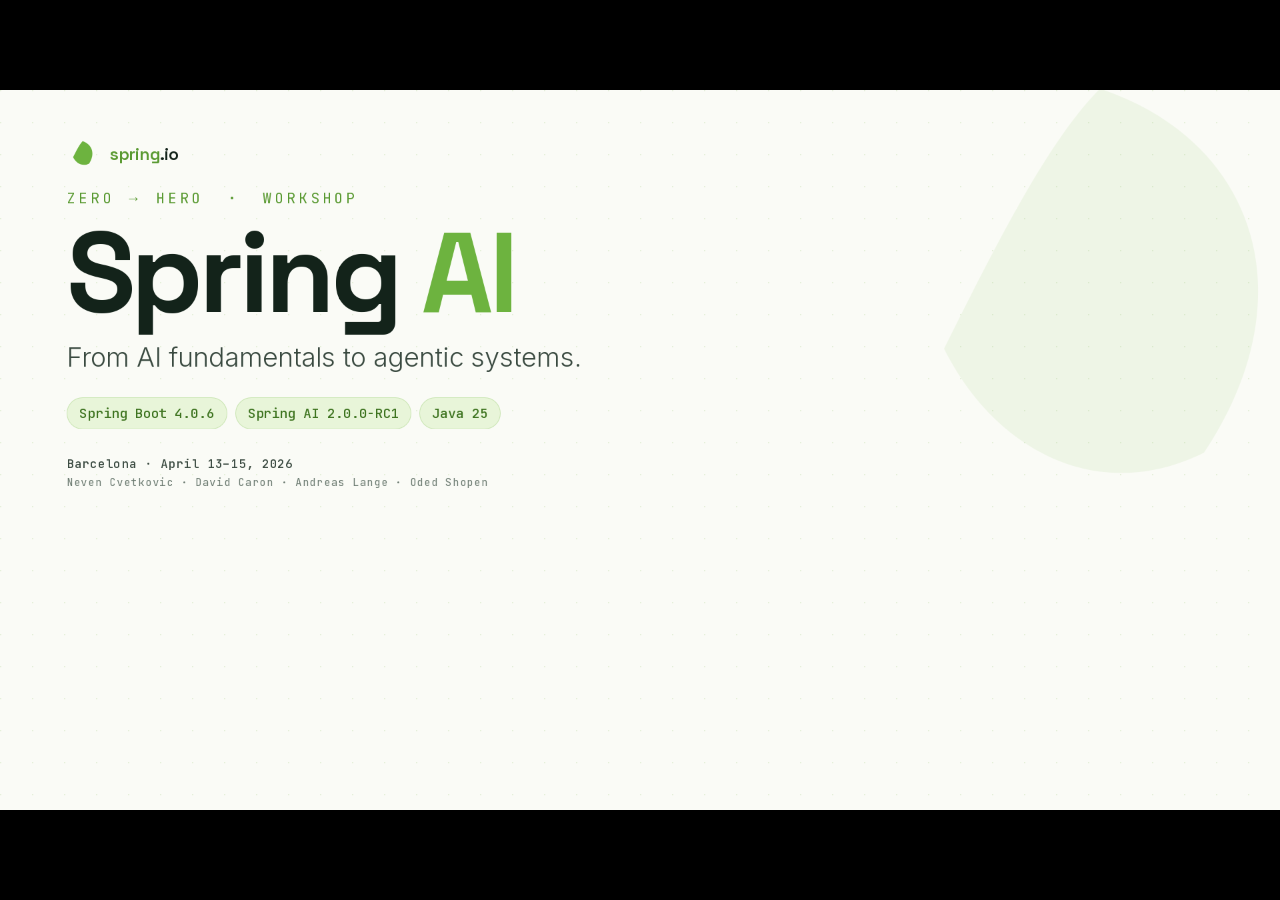
==== commit 50e1bcd0: "docs: sweep labels 2.0.0-M8 → 2.0.0-RC1 + retire ToolSpec, rename ToolCallAdvisor→ToolCallingAdvisor" ====
--- a/components/config-dashboard/src/main/resources/static/slides.html
+++ b/components/config-dashboard/src/main/resources/static/slides.html
@@ -177,7 +177,7 @@
   </script>
 
   <script type="__bundler/template">
-"<!DOCTYPE html>\n<html lang=\"en\"><head>\n<meta charset=\"utf-8\">\n<title>Spring AI: Zero to Hero<\u002Ftitle>\n<link rel=\"preconnect\" href=\"https://fonts.googleapis.com\">\n<link rel=\"preconnect\" href=\"https://fonts.gstatic.com\" crossorigin=\"\">\n<style>/* cyrillic-ext */\n@font-face {\n  font-family: 'Inter';\n  font-style: normal;\n  font-weight: 300;\n  font-display: swap;\n  src: url(\"1ec0cd7f-80ed-4a62-aed4-6cf4ebcc7dfe\") format('woff2');\n  unicode-range: U+0460-052F, U+1C80-1C8A, U+20B4, U+2DE0-2DFF, U+A640-A69F, U+FE2E-FE2F;\n}\n/* cyrillic */\n@font-face {\n  font-family: 'Inter';\n  font-style: normal;\n  font-weight: 300;\n  font-display: swap;\n  src: url(\"e4f7ba96-e259-4bdb-9025-2279a89327e3\") format('woff2');\n  unicode-range: U+0301, U+0400-045F, U+0490-0491, U+04B0-04B1, U+2116;\n}\n/* greek-ext */\n@font-face {\n  font-family: 'Inter';\n  font-style: normal;\n  font-weight: 300;\n  font-display: swap;\n  src: url(\"faf0d9fb-3f78-432f-9f2d-19240585481f\") format('woff2');\n  unicode-range: U+1F00-1FFF;\n}\n/* greek */\n@font-face {\n  font-family: 'Inter';\n  font-style: normal;\n  font-weight: 300;\n  font-display: swap;\n  src: url(\"e65b8cca-703d-42dd-81f6-b36eeda525bd\") format('woff2');\n  unicode-range: U+0370-0377, U+037A-037F, U+0384-038A, U+038C, U+038E-03A1, U+03A3-03FF;\n}\n/* vietnamese */\n@font-face {\n  font-family: 'Inter';\n  font-style: normal;\n  font-weight: 300;\n  font-display: swap;\n  src: url(\"f82d57e2-7b91-45ed-b3b7-138cdd04db3a\") format('woff2');\n  unicode-range: U+0102-0103, U+0110-0111, U+0128-0129, U+0168-0169, U+01A0-01A1, U+01AF-01B0, U+0300-0301, U+0303-0304, U+0308-0309, U+0323, U+0329, U+1EA0-1EF9, U+20AB;\n}\n/* latin-ext */\n@font-face {\n  font-family: 'Inter';\n  font-style: normal;\n  font-weight: 300;\n  font-display: swap;\n  src: url(\"1e0ac19c-1346-4f41-a231-f4110e215c2a\") format('woff2');\n  unicode-range: U+0100-02BA, U+02BD-02C5, U+02C7-02CC, U+02CE-02D7, U+02DD-02FF, U+0304, U+0308, U+0329, U+1D00-1DBF, U+1E00-1E9F, U+1EF2-1EFF, U+2020, U+20A0-20AB, U+20AD-20C0, U+2113, U+2C60-2C7F, U+A720-A7FF;\n}\n/* latin */\n@font-face {\n  font-family: 'Inter';\n  font-style: normal;\n  font-weight: 300;\n  font-display: swap;\n  src: url(\"5645d37b-a277-44fe-95fc-158e69079486\") format('woff2');\n  unicode-range: U+0000-00FF, U+0131, U+0152-0153, U+02BB-02BC, U+02C6, U+02DA, U+02DC, U+0304, U+0308, U+0329, U+2000-206F, U+20AC, U+2122, U+2191, U+2193, U+2212, U+2215, U+FEFF, U+FFFD;\n}\n/* cyrillic-ext */\n@font-face {\n  font-family: 'Inter';\n  font-style: normal;\n  font-weight: 400;\n  font-display: swap;\n  src: url(\"1ec0cd7f-80ed-4a62-aed4-6cf4ebcc7dfe\") format('woff2');\n  unicode-range: U+0460-052F, U+1C80-1C8A, U+20B4, U+2DE0-2DFF, U+A640-A69F, U+FE2E-FE2F;\n}\n/* cyrillic */\n@font-face {\n  font-family: 'Inter';\n  font-style: normal;\n  font-weight: 400;\n  font-display: swap;\n  src: url(\"e4f7ba96-e259-4bdb-9025-2279a89327e3\") format('woff2');\n  unicode-range: U+0301, U+0400-045F, U+0490-0491, U+04B0-04B1, U+2116;\n}\n/* greek-ext */\n@font-face {\n  font-family: 'Inter';\n  font-style: normal;\n  font-weight: 400;\n  font-display: swap;\n  src: url(\"faf0d9fb-3f78-432f-9f2d-19240585481f\") format('woff2');\n  unicode-range: U+1F00-1FFF;\n}\n/* greek */\n@font-face {\n  font-family: 'Inter';\n  font-style: normal;\n  font-weight: 400;\n  font-display: swap;\n  src: url(\"e65b8cca-703d-42dd-81f6-b36eeda525bd\") format('woff2');\n  unicode-range: U+0370-0377, U+037A-037F, U+0384-038A, U+038C, U+038E-03A1, U+03A3-03FF;\n}\n/* vietnamese */\n@font-face {\n  font-family: 'Inter';\n  font-style: normal;\n  font-weight: 400;\n  font-display: swap;\n  src: url(\"f82d57e2-7b91-45ed-b3b7-138cdd04db3a\") format('woff2');\n  unicode-range: U+0102-0103, U+0110-0111, U+0128-0129, U+0168-0169, U+01A0-01A1, U+01AF-01B0, U+0300-0301, U+0303-0304, U+0308-0309, U+0323, U+0329, U+1EA0-1EF9, U+20AB;\n}\n/* latin-ext */\n@font-face {\n  font-family: 'Inter';\n  font-style: normal;\n  font-weight: 400;\n  font-display: swap;\n  src: url(\"1e0ac19c-1346-4f41-a231-f4110e215c2a\") format('woff2');\n  unicode-range: U+0100-02BA, U+02BD-02C5, U+02C7-02CC, U+02CE-02D7, U+02DD-02FF, U+0304, U+0308, U+0329, U+1D00-1DBF, U+1E00-1E9F, U+1EF2-1EFF, U+2020, U+20A0-20AB, U+20AD-20C0, U+2113, U+2C60-2C7F, U+A720-A7FF;\n}\n/* latin */\n@font-face {\n  font-family: 'Inter';\n  font-style: normal;\n  font-weight: 400;\n  font-display: swap;\n  src: url(\"5645d37b-a277-44fe-95fc-158e69079486\") format('woff2');\n  unicode-range: U+0000-00FF, U+0131, U+0152-0153, U+02BB-02BC, U+02C6, U+02DA, U+02DC, U+0304, U+0308, U+0329, U+2000-206F, U+20AC, U+2122, U+2191, U+2193, U+2212, U+2215, U+FEFF, U+FFFD;\n}\n/* cyrillic-ext */\n@font-face {\n  font-family: 'Inter';\n  font-style: normal;\n  font-weight: 500;\n  font-display: swap;\n  src: url(\"1ec0cd7f-80ed-4a62-aed4-6cf4ebcc7dfe\") format('woff2');\n  unicode-range: U+0460-052F, U+1C80-1C8A, U+20B4, U+2DE0-2DFF, U+A640-A69F, U+FE2E-FE2F;\n}\n/* cyrillic */\n@font-face {\n  font-family: 'Inter';\n  font-style: normal;\n  font-weight: 500;\n  font-display: swap;\n  src: url(\"e4f7ba96-e259-4bdb-9025-2279a89327e3\") format('woff2');\n  unicode-range: U+0301, U+0400-045F, U+0490-0491, U+04B0-04B1, U+2116;\n}\n/* greek-ext */\n@font-face {\n  font-family: 'Inter';\n  font-style: normal;\n  font-weight: 500;\n  font-display: swap;\n  src: url(\"faf0d9fb-3f78-432f-9f2d-19240585481f\") format('woff2');\n  unicode-range: U+1F00-1FFF;\n}\n/* greek */\n@font-face {\n  font-family: 'Inter';\n  font-style: normal;\n  font-weight: 500;\n  font-display: swap;\n  src: url(\"e65b8cca-703d-42dd-81f6-b36eeda525bd\") format('woff2');\n  unicode-range: U+0370-0377, U+037A-037F, U+0384-038A, U+038C, U+038E-03A1, U+03A3-03FF;\n}\n/* vietnamese */\n@font-face {\n  font-family: 'Inter';\n  font-style: normal;\n  font-weight: 500;\n  font-display: swap;\n  src: url(\"f82d57e2-7b91-45ed-b3b7-138cdd04db3a\") format('woff2');\n  unicode-range: U+0102-0103, U+0110-0111, U+0128-0129, U+0168-0169, U+01A0-01A1, U+01AF-01B0, U+0300-0301, U+0303-0304, U+0308-0309, U+0323, U+0329, U+1EA0-1EF9, U+20AB;\n}\n/* latin-ext */\n@font-face {\n  font-family: 'Inter';\n  font-style: normal;\n  font-weight: 500;\n  font-display: swap;\n  src: url(\"1e0ac19c-1346-4f41-a231-f4110e215c2a\") format('woff2');\n  unicode-range: U+0100-02BA, U+02BD-02C5, U+02C7-02CC, U+02CE-02D7, U+02DD-02FF, U+0304, U+0308, U+0329, U+1D00-1DBF, U+1E00-1E9F, U+1EF2-1EFF, U+2020, U+20A0-20AB, U+20AD-20C0, U+2113, U+2C60-2C7F, U+A720-A7FF;\n}\n/* latin */\n@font-face {\n  font-family: 'Inter';\n  font-style: normal;\n  font-weight: 500;\n  font-display: swap;\n  src: url(\"5645d37b-a277-44fe-95fc-158e69079486\") format('woff2');\n  unicode-range: U+0000-00FF, U+0131, U+0152-0153, U+02BB-02BC, U+02C6, U+02DA, U+02DC, U+0304, U+0308, U+0329, U+2000-206F, U+20AC, U+2122, U+2191, U+2193, U+2212, U+2215, U+FEFF, U+FFFD;\n}\n/* cyrillic-ext */\n@font-face {\n  font-family: 'Inter';\n  font-style: normal;\n  font-weight: 600;\n  font-display: swap;\n  src: url(\"1ec0cd7f-80ed-4a62-aed4-6cf4ebcc7dfe\") format('woff2');\n  unicode-range: U+0460-052F, U+1C80-1C8A, U+20B4, U+2DE0-2DFF, U+A640-A69F, U+FE2E-FE2F;\n}\n/* cyrillic */\n@font-face {\n  font-family: 'Inter';\n  font-style: normal;\n  font-weight: 600;\n  font-display: swap;\n  src: url(\"e4f7ba96-e259-4bdb-9025-2279a89327e3\") format('woff2');\n  unicode-range: U+0301, U+0400-045F, U+0490-0491, U+04B0-04B1, U+2116;\n}\n/* greek-ext */\n@font-face {\n  font-family: 'Inter';\n  font-style: normal;\n  font-weight: 600;\n  font-display: swap;\n  src: url(\"faf0d9fb-3f78-432f-9f2d-19240585481f\") format('woff2');\n  unicode-range: U+1F00-1FFF;\n}\n/* greek */\n@font-face {\n  font-family: 'Inter';\n  font-style: normal;\n  font-weight: 600;\n  font-display: swap;\n  src: url(\"e65b8cca-703d-42dd-81f6-b36eeda525bd\") format('woff2');\n  unicode-range: U+0370-0377, U+037A-037F, U+0384-038A, U+038C, U+038E-03A1, U+03A3-03FF;\n}\n/* vietnamese */\n@font-face {\n  font-family: 'Inter';\n  font-style: normal;\n  font-weight: 600;\n  font-display: swap;\n  src: url(\"f82d57e2-7b91-45ed-b3b7-138cdd04db3a\") format('woff2');\n  unicode-range: U+0102-0103, U+0110-0111, U+0128-0129, U+0168-0169, U+01A0-01A1, U+01AF-01B0, U+0300-0301, U+0303-0304, U+0308-0309, U+0323, U+0329, U+1EA0-1EF9, U+20AB;\n}\n/* latin-ext */\n@font-face {\n  font-family: 'Inter';\n  font-style: normal;\n  font-weight: 600;\n  font-display: swap;\n  src: url(\"1e0ac19c-1346-4f41-a231-f4110e215c2a\") format('woff2');\n  unicode-range: U+0100-02BA, U+02BD-02C5, U+02C7-02CC, U+02CE-02D7, U+02DD-02FF, U+0304, U+0308, U+0329, U+1D00-1DBF, U+1E00-1E9F, U+1EF2-1EFF, U+2020, U+20A0-20AB, U+20AD-20C0, U+2113, U+2C60-2C7F, U+A720-A7FF;\n}\n/* latin */\n@font-face {\n  font-family: 'Inter';\n  font-style: normal;\n  font-weight: 600;\n  font-display: swap;\n  src: url(\"5645d37b-a277-44fe-95fc-158e69079486\") format('woff2');\n  unicode-range: U+0000-00FF, U+0131, U+0152-0153, U+02BB-02BC, U+02C6, U+02DA, U+02DC, U+0304, U+0308, U+0329, U+2000-206F, U+20AC, U+2122, U+2191, U+2193, U+2212, U+2215, U+FEFF, U+FFFD;\n}\n/* cyrillic-ext */\n@font-face {\n  font-family: 'Inter';\n  font-style: normal;\n  font-weight: 700;\n  font-display: swap;\n  src: url(\"1ec0cd7f-80ed-4a62-aed4-6cf4ebcc7dfe\") format('woff2');\n  unicode-range: U+0460-052F, U+1C80-1C8A, U+20B4, U+2DE0-2DFF, U+A640-A69F, U+FE2E-FE2F;\n}\n/* cyrillic */\n@font-face {\n  font-family: 'Inter';\n  font-style: normal;\n  font-weight: 700;\n  font-display: swap;\n  src: url(\"e4f7ba96-e259-4bdb-9025-2279a89327e3\") format('woff2');\n  unicode-range: U+0301, U+0400-045F, U+0490-0491, U+04B0-04B1, U+2116;\n}\n/* greek-ext */\n@font-face {\n  font-family: 'Inter';\n  font-style: normal;\n  font-weight: 700;\n  font-display: swap;\n  src: url(\"faf0d9fb-3f78-432f-9f2d-19240585481f\") format('woff2');\n  unicode-range: U+1F00-1FFF;\n}\n/* greek */\n@font-face {\n  font-family: 'Inter';\n  font-style: normal;\n  font-weight: 700;\n  font-display: swap;\n  src: url(\"e65b8cca-703d-42dd-81f6-b36eeda525bd\") format('woff2');\n  unicode-range: U+0370-0377, U+037A-037F, U+0384-038A, U+038C, U+038E-03A1, U+03A3-03FF;\n}\n/* vietnamese */\n@font-face {\n  font-family: 'Inter';\n  font-style: normal;\n  font-weight: 700;\n  font-display: swap;\n  src: url(\"f82d57e2-7b91-45ed-b3b7-138cdd04db3a\") format('woff2');\n  unicode-range: U+0102-0103, U+0110-0111, U+0128-0129, U+0168-0169, U+01A0-01A1, U+01AF-01B0, U+0300-0301, U+0303-0304, U+0308-0309, U+0323, U+0329, U+1EA0-1EF9, U+20AB;\n}\n/* latin-ext */\n@font-face {\n  font-family: 'Inter';\n  font-style: normal;\n  font-weight: 700;\n  font-display: swap;\n  src: url(\"1e0ac19c-1346-4f41-a231-f4110e215c2a\") format('woff2');\n  unicode-range: U+0100-02BA, U+02BD-02C5, U+02C7-02CC, U+02CE-02D7, U+02DD-02FF, U+0304, U+0308, U+0329, U+1D00-1DBF, U+1E00-1E9F, U+1EF2-1EFF, U+2020, U+20A0-20AB, U+20AD-20C0, U+2113, U+2C60-2C7F, U+A720-A7FF;\n}\n/* latin */\n@font-face {\n  font-family: 'Inter';\n  font-style: normal;\n  font-weight: 700;\n  font-display: swap;\n  src: url(\"5645d37b-a277-44fe-95fc-158e69079486\") format('woff2');\n  unicode-range: U+0000-00FF, U+0131, U+0152-0153, U+02BB-02BC, U+02C6, U+02DA, U+02DC, U+0304, U+0308, U+0329, U+2000-206F, U+20AC, U+2122, U+2191, U+2193, U+2212, U+2215, U+FEFF, U+FFFD;\n}\n/* cyrillic-ext */\n@font-face {\n  font-family: 'Inter';\n  font-style: normal;\n  font-weight: 800;\n  font-display: swap;\n  src: url(\"1ec0cd7f-80ed-4a62-aed4-6cf4ebcc7dfe\") format('woff2');\n  unicode-range: U+0460-052F, U+1C80-1C8A, U+20B4, U+2DE0-2DFF, U+A640-A69F, U+FE2E-FE2F;\n}\n/* cyrillic */\n@font-face {\n  font-family: 'Inter';\n  font-style: normal;\n  font-weight: 800;\n  font-display: swap;\n  src: url(\"e4f7ba96-e259-4bdb-9025-2279a89327e3\") format('woff2');\n  unicode-range: U+0301, U+0400-045F, U+0490-0491, U+04B0-04B1, U+2116;\n}\n/* greek-ext */\n@font-face {\n  font-family: 'Inter';\n  font-style: normal;\n  font-weight: 800;\n  font-display: swap;\n  src: url(\"faf0d9fb-3f78-432f-9f2d-19240585481f\") format('woff2');\n  unicode-range: U+1F00-1FFF;\n}\n/* greek */\n@font-face {\n  font-family: 'Inter';\n  font-style: normal;\n  font-weight: 800;\n  font-display: swap;\n  src: url(\"e65b8cca-703d-42dd-81f6-b36eeda525bd\") format('woff2');\n  unicode-range: U+0370-0377, U+037A-037F, U+0384-038A, U+038C, U+038E-03A1, U+03A3-03FF;\n}\n/* vietnamese */\n@font-face {\n  font-family: 'Inter';\n  font-style: normal;\n  font-weight: 800;\n  font-display: swap;\n  src: url(\"f82d57e2-7b91-45ed-b3b7-138cdd04db3a\") format('woff2');\n  unicode-range: U+0102-0103, U+0110-0111, U+0128-0129, U+0168-0169, U+01A0-01A1, U+01AF-01B0, U+0300-0301, U+0303-0304, U+0308-0309, U+0323, U+0329, U+1EA0-1EF9, U+20AB;\n}\n/* latin-ext */\n@font-face {\n  font-family: 'Inter';\n  font-style: normal;\n  font-weight: 800;\n  font-display: swap;\n  src: url(\"1e0ac19c-1346-4f41-a231-f4110e215c2a\") format('woff2');\n  unicode-range: U+0100-02BA, U+02BD-02C5, U+02C7-02CC, U+02CE-02D7, U+02DD-02FF, U+0304, U+0308, U+0329, U+1D00-1DBF, U+1E00-1E9F, U+1EF2-1EFF, U+2020, U+20A0-20AB, U+20AD-20C0, U+2113, U+2C60-2C7F, U+A720-A7FF;\n}\n/* latin */\n@font-face {\n  font-family: 'Inter';\n  font-style: normal;\n  font-weight: 800;\n  font-display: swap;\n  src: url(\"5645d37b-a277-44fe-95fc-158e69079486\") format('woff2');\n  unicode-range: U+0000-00FF, U+0131, U+0152-0153, U+02BB-02BC, U+02C6, U+02DA, U+02DC, U+0304, U+0308, U+0329, U+2000-206F, U+20AC, U+2122, U+2191, U+2193, U+2212, U+2215, U+FEFF, U+FFFD;\n}\n/* cyrillic-ext */\n@font-face {\n  font-family: 'JetBrains Mono';\n  font-style: normal;\n  font-weight: 400;\n  font-display: swap;\n  src: url(\"b054dcfc-e887-40e9-878d-09f1d749c306\") format('woff2');\n  unicode-range: U+0460-052F, U+1C80-1C8A, U+20B4, U+2DE0-2DFF, U+A640-A69F, U+FE2E-FE2F;\n}\n/* cyrillic */\n@font-face {\n  font-family: 'JetBrains Mono';\n  font-style: normal;\n  font-weight: 400;\n  font-display: swap;\n  src: url(\"ba1b3cc0-e3ac-40a6-9385-d059daace1bd\") format('woff2');\n  unicode-range: U+0301, U+0400-045F, U+0490-0491, U+04B0-04B1, U+2116;\n}\n/* greek */\n@font-face {\n  font-family: 'JetBrains Mono';\n  font-style: normal;\n  font-weight: 400;\n  font-display: swap;\n  src: url(\"53b928e9-cdae-4ee9-8c19-ce0f3be9cd5d\") format('woff2');\n  unicode-range: U+0370-0377, U+037A-037F, U+0384-038A, U+038C, U+038E-03A1, U+03A3-03FF;\n}\n/* vietnamese */\n@font-face {\n  font-family: 'JetBrains Mono';\n  font-style: normal;\n  font-weight: 400;\n  font-display: swap;\n  src: url(\"d0aa7728-0278-4749-8c11-ac8884a90642\") format('woff2');\n  unicode-range: U+0102-0103, U+0110-0111, U+0128-0129, U+0168-0169, U+01A0-01A1, U+01AF-01B0, U+0300-0301, U+0303-0304, U+0308-0309, U+0323, U+0329, U+1EA0-1EF9, U+20AB;\n}\n/* latin-ext */\n@font-face {\n  font-family: 'JetBrains Mono';\n  font-style: normal;\n  font-weight: 400;\n  font-display: swap;\n  src: url(\"29d8c05c-b909-4584-b2a1-d2df0f4c3cd4\") format('woff2');\n  unicode-range: U+0100-02BA, U+02BD-02C5, U+02C7-02CC, U+02CE-02D7, U+02DD-02FF, U+0304, U+0308, U+0329, U+1D00-1DBF, U+1E00-1E9F, U+1EF2-1EFF, U+2020, U+20A0-20AB, U+20AD-20C0, U+2113, U+2C60-2C7F, U+A720-A7FF;\n}\n/* latin */\n@font-face {\n  font-family: 'JetBrains Mono';\n  font-style: normal;\n  font-weight: 400;\n  font-display: swap;\n  src: url(\"0cac3fc8-0194-4a01-9230-d3cd5317f474\") format('woff2');\n  unicode-range: U+0000-00FF, U+0131, U+0152-0153, U+02BB-02BC, U+02C6, U+02DA, U+02DC, U+0304, U+0308, U+0329, U+2000-206F, U+20AC, U+2122, U+2191, U+2193, U+2212, U+2215, U+FEFF, U+FFFD;\n}\n/* cyrillic-ext */\n@font-face {\n  font-family: 'JetBrains Mono';\n  font-style: normal;\n  font-weight: 500;\n  font-display: swap;\n  src: url(\"b054dcfc-e887-40e9-878d-09f1d749c306\") format('woff2');\n  unicode-range: U+0460-052F, U+1C80-1C8A, U+20B4, U+2DE0-2DFF, U+A640-A69F, U+FE2E-FE2F;\n}\n/* cyrillic */\n@font-face {\n  font-family: 'JetBrains Mono';\n  font-style: normal;\n  font-weight: 500;\n  font-display: swap;\n  src: url(\"ba1b3cc0-e3ac-40a6-9385-d059daace1bd\") format('woff2');\n  unicode-range: U+0301, U+0400-045F, U+0490-0491, U+04B0-04B1, U+2116;\n}\n/* greek */\n@font-face {\n  font-family: 'JetBrains Mono';\n  font-style: normal;\n  font-weight: 500;\n  font-display: swap;\n  src: url(\"53b928e9-cdae-4ee9-8c19-ce0f3be9cd5d\") format('woff2');\n  unicode-range: U+0370-0377, U+037A-037F, U+0384-038A, U+038C, U+038E-03A1, U+03A3-03FF;\n}\n/* vietnamese */\n@font-face {\n  font-family: 'JetBrains Mono';\n  font-style: normal;\n  font-weight: 500;\n  font-display: swap;\n  src: url(\"d0aa7728-0278-4749-8c11-ac8884a90642\") format('woff2');\n  unicode-range: U+0102-0103, U+0110-0111, U+0128-0129, U+0168-0169, U+01A0-01A1, U+01AF-01B0, U+0300-0301, U+0303-0304, U+0308-0309, U+0323, U+0329, U+1EA0-1EF9, U+20AB;\n}\n/* latin-ext */\n@font-face {\n  font-family: 'JetBrains Mono';\n  font-style: normal;\n  font-weight: 500;\n  font-display: swap;\n  src: url(\"29d8c05c-b909-4584-b2a1-d2df0f4c3cd4\") format('woff2');\n  unicode-range: U+0100-02BA, U+02BD-02C5, U+02C7-02CC, U+02CE-02D7, U+02DD-02FF, U+0304, U+0308, U+0329, U+1D00-1DBF, U+1E00-1E9F, U+1EF2-1EFF, U+2020, U+20A0-20AB, U+20AD-20C0, U+2113, U+2C60-2C7F, U+A720-A7FF;\n}\n/* latin */\n@font-face {\n  font-family: 'JetBrains Mono';\n  font-style: normal;\n  font-weight: 500;\n  font-display: swap;\n  src: url(\"0cac3fc8-0194-4a01-9230-d3cd5317f474\") format('woff2');\n  unicode-range: U+0000-00FF, U+0131, U+0152-0153, U+02BB-02BC, U+02C6, U+02DA, U+02DC, U+0304, U+0308, U+0329, U+2000-206F, U+20AC, U+2122, U+2191, U+2193, U+2212, U+2215, U+FEFF, U+FFFD;\n}\n/* cyrillic-ext */\n@font-face {\n  font-family: 'JetBrains Mono';\n  font-style: normal;\n  font-weight: 600;\n  font-display: swap;\n  src: url(\"b054dcfc-e887-40e9-878d-09f1d749c306\") format('woff2');\n  unicode-range: U+0460-052F, U+1C80-1C8A, U+20B4, U+2DE0-2DFF, U+A640-A69F, U+FE2E-FE2F;\n}\n/* cyrillic */\n@font-face {\n  font-family: 'JetBrains Mono';\n  font-style: normal;\n  font-weight: 600;\n  font-display: swap;\n  src: url(\"ba1b3cc0-e3ac-40a6-9385-d059daace1bd\") format('woff2');\n  unicode-range: U+0301, U+0400-045F, U+0490-0491, U+04B0-04B1, U+2116;\n}\n/* greek */\n@font-face {\n  font-family: 'JetBrains Mono';\n  font-style: normal;\n  font-weight: 600;\n  font-display: swap;\n  src: url(\"53b928e9-cdae-4ee9-8c19-ce0f3be9cd5d\") format('woff2');\n  unicode-range: U+0370-0377, U+037A-037F, U+0384-038A, U+038C, U+038E-03A1, U+03A3-03FF;\n}\n/* vietnamese */\n@font-face {\n  font-family: 'JetBrains Mono';\n  font-style: normal;\n  font-weight: 600;\n  font-display: swap;\n  src: url(\"d0aa7728-0278-4749-8c11-ac8884a90642\") format('woff2');\n  unicode-range: U+0102-0103, U+0110-0111, U+0128-0129, U+0168-0169, U+01A0-01A1, U+01AF-01B0, U+0300-0301, U+0303-0304, U+0308-0309, U+0323, U+0329, U+1EA0-1EF9, U+20AB;\n}\n/* latin-ext */\n@font-face {\n  font-family: 'JetBrains Mono';\n  font-style: normal;\n  font-weight: 600;\n  font-display: swap;\n  src: url(\"29d8c05c-b909-4584-b2a1-d2df0f4c3cd4\") format('woff2');\n  unicode-range: U+0100-02BA, U+02BD-02C5, U+02C7-02CC, U+02CE-02D7, U+02DD-02FF, U+0304, U+0308, U+0329, U+1D00-1DBF, U+1E00-1E9F, U+1EF2-1EFF, U+2020, U+20A0-20AB, U+20AD-20C0, U+2113, U+2C60-2C7F, U+A720-A7FF;\n}\n/* latin */\n@font-face {\n  font-family: 'JetBrains Mono';\n  font-style: normal;\n  font-weight: 600;\n  font-display: swap;\n  src: url(\"0cac3fc8-0194-4a01-9230-d3cd5317f474\") format('woff2');\n  unicode-range: U+0000-00FF, U+0131, U+0152-0153, U+02BB-02BC, U+02C6, U+02DA, U+02DC, U+0304, U+0308, U+0329, U+2000-206F, U+20AC, U+2122, U+2191, U+2193, U+2212, U+2215, U+FEFF, U+FFFD;\n}\n/* vietnamese */\n@font-face {\n  font-family: 'Space Grotesk';\n  font-style: normal;\n  font-weight: 400;\n  font-display: swap;\n  src: url(\"8c0c1247-79af-4af4-b2af-eb9ed2a66b82\") format('woff2');\n  unicode-range: U+0102-0103, U+0110-0111, U+0128-0129, U+0168-0169, U+01A0-01A1, U+01AF-01B0, U+0300-0301, U+0303-0304, U+0308-0309, U+0323, U+0329, U+1EA0-1EF9, U+20AB;\n}\n/* latin-ext */\n@font-face {\n  font-family: 'Space Grotesk';\n  font-style: normal;\n  font-weight: 400;\n  font-display: swap;\n  src: url(\"1bb73529-4546-4a65-8bae-4095db240d44\") format('woff2');\n  unicode-range: U+0100-02BA, U+02BD-02C5, U+02C7-02CC, U+02CE-02D7, U+02DD-02FF, U+0304, U+0308, U+0329, U+1D00-1DBF, U+1E00-1E9F, U+1EF2-1EFF, U+2020, U+20A0-20AB, U+20AD-20C0, U+2113, U+2C60-2C7F, U+A720-A7FF;\n}\n/* latin */\n@font-face {\n  font-family: 'Space Grotesk';\n  font-style: normal;\n  font-weight: 400;\n  font-display: swap;\n  src: url(\"a01d411a-a7a6-4b8c-83ce-c60182b628ab\") format('woff2');\n  unicode-range: U+0000-00FF, U+0131, U+0152-0153, U+02BB-02BC, U+02C6, U+02DA, U+02DC, U+0304, U+0308, U+0329, U+2000-206F, U+20AC, U+2122, U+2191, U+2193, U+2212, U+2215, U+FEFF, U+FFFD;\n}\n/* vietnamese */\n@font-face {\n  font-family: 'Space Grotesk';\n  font-style: normal;\n  font-weight: 500;\n  font-display: swap;\n  src: url(\"8c0c1247-79af-4af4-b2af-eb9ed2a66b82\") format('woff2');\n  unicode-range: U+0102-0103, U+0110-0111, U+0128-0129, U+0168-0169, U+01A0-01A1, U+01AF-01B0, U+0300-0301, U+0303-0304, U+0308-0309, U+0323, U+0329, U+1EA0-1EF9, U+20AB;\n}\n/* latin-ext */\n@font-face {\n  font-family: 'Space Grotesk';\n  font-style: normal;\n  font-weight: 500;\n  font-display: swap;\n  src: url(\"1bb73529-4546-4a65-8bae-4095db240d44\") format('woff2');\n  unicode-range: U+0100-02BA, U+02BD-02C5, U+02C7-02CC, U+02CE-02D7, U+02DD-02FF, U+0304, U+0308, U+0329, U+1D00-1DBF, U+1E00-1E9F, U+1EF2-1EFF, U+2020, U+20A0-20AB, U+20AD-20C0, U+2113, U+2C60-2C7F, U+A720-A7FF;\n}\n/* latin */\n@font-face {\n  font-family: 'Space Grotesk';\n  font-style: normal;\n  font-weight: 500;\n  font-display: swap;\n  src: url(\"a01d411a-a7a6-4b8c-83ce-c60182b628ab\") format('woff2');\n  unicode-range: U+0000-00FF, U+0131, U+0152-0153, U+02BB-02BC, U+02C6, U+02DA, U+02DC, U+0304, U+0308, U+0329, U+2000-206F, U+20AC, U+2122, U+2191, U+2193, U+2212, U+2215, U+FEFF, U+FFFD;\n}\n/* vietnamese */\n@font-face {\n  font-family: 'Space Grotesk';\n  font-style: normal;\n  font-weight: 600;\n  font-display: swap;\n  src: url(\"8c0c1247-79af-4af4-b2af-eb9ed2a66b82\") format('woff2');\n  unicode-range: U+0102-0103, U+0110-0111, U+0128-0129, U+0168-0169, U+01A0-01A1, U+01AF-01B0, U+0300-0301, U+0303-0304, U+0308-0309, U+0323, U+0329, U+1EA0-1EF9, U+20AB;\n}\n/* latin-ext */\n@font-face {\n  font-family: 'Space Grotesk';\n  font-style: normal;\n  font-weight: 600;\n  font-display: swap;\n  src: url(\"1bb73529-4546-4a65-8bae-4095db240d44\") format('woff2');\n  unicode-range: U+0100-02BA, U+02BD-02C5, U+02C7-02CC, U+02CE-02D7, U+02DD-02FF, U+0304, U+0308, U+0329, U+1D00-1DBF, U+1E00-1E9F, U+1EF2-1EFF, U+2020, U+20A0-20AB, U+20AD-20C0, U+2113, U+2C60-2C7F, U+A720-A7FF;\n}\n/* latin */\n@font-face {\n  font-family: 'Space Grotesk';\n  font-style: normal;\n  font-weight: 600;\n  font-display: swap;\n  src: url(\"a01d411a-a7a6-4b8c-83ce-c60182b628ab\") format('woff2');\n  unicode-range: U+0000-00FF, U+0131, U+0152-0153, U+02BB-02BC, U+02C6, U+02DA, U+02DC, U+0304, U+0308, U+0329, U+2000-206F, U+20AC, U+2122, U+2191, U+2193, U+2212, U+2215, U+FEFF, U+FFFD;\n}\n/* vietnamese */\n@font-face {\n  font-family: 'Space Grotesk';\n  font-style: normal;\n  font-weight: 700;\n  font-display: swap;\n  src: url(\"8c0c1247-79af-4af4-b2af-eb9ed2a66b82\") format('woff2');\n  unicode-range: U+0102-0103, U+0110-0111, U+0128-0129, U+0168-0169, U+01A0-01A1, U+01AF-01B0, U+0300-0301, U+0303-0304, U+0308-0309, U+0323, U+0329, U+1EA0-1EF9, U+20AB;\n}\n/* latin-ext */\n@font-face {\n  font-family: 'Space Grotesk';\n  font-style: normal;\n  font-weight: 700;\n  font-display: swap;\n  src: url(\"1bb73529-4546-4a65-8bae-4095db240d44\") format('woff2');\n  unicode-range: U+0100-02BA, U+02BD-02C5, U+02C7-02CC, U+02CE-02D7, U+02DD-02FF, U+0304, U+0308, U+0329, U+1D00-1DBF, U+1E00-1E9F, U+1EF2-1EFF, U+2020, U+20A0-20AB, U+20AD-20C0, U+2113, U+2C60-2C7F, U+A720-A7FF;\n}\n/* latin */\n@font-face {\n  font-family: 'Space Grotesk';\n  font-style: normal;\n  font-weight: 700;\n  font-display: swap;\n  src: url(\"a01d411a-a7a6-4b8c-83ce-c60182b628ab\") format('woff2');\n  unicode-range: U+0000-00FF, U+0131, U+0152-0153, U+02BB-02BC, U+02C6, U+02DA, U+02DC, U+0304, U+0308, U+0329, U+2000-206F, U+20AC, U+2122, U+2191, U+2193, U+2212, U+2215, U+FEFF, U+FFFD;\n}\n<\u002Fstyle>\n<script src=\"c7ee0cfa-e713-41cb-aaba-0523f7ccaca3\"><\u002Fscript>\n\n<style>\n/* ─── Spring AI Design System ─── */\n:root {\n  --spring-green: #6DB33F;\n  --spring-green-dark: #5A9A32;\n  --spring-green-deeper: #3E7420;\n  --spring-green-ink: #0F2414;\n  --spring-leaf: #8BC34A;\n  --spring-lime: #C2E17B;\n  --spring-mint: #E8F5D9;\n  --spring-cream: #FAFBF6;\n  --ink: #13231A;\n  --ink-2: #3A4A40;\n  --ink-3: #6B7A70;\n  --line: #D9E3D5;\n  --line-soft: #ECF1E6;\n  --accent-amber: #F6B73C;\n  --accent-rust: #C85A3C;\n  --code-bg: #0E1C12;\n  --code-line: #1A2D22;\n  --code-fg: #E6F0DC;\n  --code-kw: #8BC34A;\n  --code-str: #E0C97A;\n  --code-type: #9FD0F0;\n  --code-method: #C2E17B;\n  --code-comment: #5A7064;\n  --code-anno: #F6B73C;\n  --code-num: #F0A890;\n}\n\nhtml, body { margin: 0; padding: 0; background: #000; }\nbody {\n  font-family: 'Inter', sans-serif;\n  color: var(--ink);\n  --tw-density: 1;   /* spacing multiplier */\n  --tw-textscale: 1; /* font-size multiplier */\n  --tw-pad: 100px;\n}\n\ndeck-stage > section {\n  background: var(--spring-cream);\n  font-family: 'Inter', sans-serif;\n  color: var(--ink);\n  overflow: hidden;\n  letter-spacing: -0.005em;\n  font-size: calc(16px * var(--tw-textscale));\n}\n\n/* Density-driven spacing — applies only when tweaked */\n.slide-pad {\n  padding: calc(var(--tw-pad)) calc(100px * var(--tw-density)) calc(var(--tw-pad) * 0.95) calc(100px * var(--tw-density)) !important;\n}\n.slide-title { font-size: calc(72px * var(--tw-textscale)) !important; }\n.eyebrow { font-size: calc(22px * var(--tw-textscale)) !important; }\n.card h3 { font-size: calc(28px * var(--tw-textscale)) !important; }\n.card p { font-size: calc(22px * var(--tw-textscale)) !important; }\n.code { font-size: calc(24px * var(--tw-textscale)) !important; }\n.code.small { font-size: calc(20px * var(--tw-textscale)) !important; }\n.code.xsmall { font-size: calc(18px * var(--tw-textscale)) !important; }\n\n/* Overlap fixes: ensure content columns have proper min-gaps on dense slides */\ndeck-stage > section .slide-pad > * + * {\n  /* keep existing margins; don't force */\n}\n\n/* ── Decorative leaf SVG pattern ── */\n.leaf-grid {\n  position: absolute; inset: 0;\n  background-image: radial-gradient(circle at 1px 1px, rgba(109,179,63,0.15) 1px, transparent 0);\n  background-size: 48px 48px;\n  pointer-events: none;\n}\n\n/* ── Common layout ── */\n.slide-pad { padding: 72px 100px 68px; height: 100%; box-sizing: border-box; display: flex; flex-direction: column; }\n.eyebrow {\n  font-family: 'JetBrains Mono', monospace;\n  font-size: 22px;\n  font-weight: 500;\n  letter-spacing: 0.16em;\n  text-transform: uppercase;\n  color: var(--spring-green-dark);\n}\n.slide-title {\n  font-family: 'Space Grotesk', 'Inter', sans-serif;\n  font-size: 72px;\n  line-height: 1.04;\n  font-weight: 600;\n  letter-spacing: -0.025em;\n  color: var(--ink);\n  margin: 20px 0 0;\n}\n.slide-subtitle {\n  font-size: 34px;\n  line-height: 1.35;\n  color: var(--ink-2);\n  margin-top: 20px;\n  font-weight: 400;\n  max-width: 1400px;\n}\n.slide-footer {\n  position: absolute;\n  left: 110px; right: 110px; bottom: 50px;\n  display: flex; align-items: center; justify-content: space-between;\n  font-family: 'JetBrains Mono', monospace;\n  font-size: 20px;\n  color: var(--ink-3);\n  letter-spacing: 0.05em;\n}\n.logo-mark {\n  display: inline-flex; align-items: center; gap: 14px;\n  font-family: 'Space Grotesk', sans-serif;\n  font-weight: 600; font-size: 22px;\n  color: var(--spring-green-dark);\n  letter-spacing: -0.01em;\n}\n.logo-mark svg { width: 30px; height: 30px; }\n\n/* ── Section divider slides ── */\n.section-divider {\n  background: linear-gradient(135deg, var(--spring-green-ink) 0%, #18382A 55%, var(--spring-green-deeper) 100%) !important;\n  color: #fff !important;\n  position: relative;\n}\n.section-divider .big-leaf {\n  position: absolute;\n  right: -180px; bottom: -220px;\n  width: 900px; height: 900px;\n  opacity: 0.14;\n}\n.section-divider .part-num {\n  font-family: 'JetBrains Mono', monospace;\n  font-size: 24px;\n  letter-spacing: 0.22em;\n  color: var(--spring-lime);\n  text-transform: uppercase;\n}\n.section-divider .part-title {\n  font-family: 'Space Grotesk', sans-serif;\n  font-size: 168px;\n  line-height: 0.95;\n  font-weight: 600;\n  letter-spacing: -0.035em;\n  margin: 36px 0 0;\n  color: #fff;\n}\n.section-divider .part-sub {\n  font-size: 40px;\n  color: rgba(255,255,255,0.72);\n  margin-top: 32px;\n  font-weight: 300;\n  max-width: 1200px;\n}\n\n/* ── Code blocks ── */\n.code {\n  background: var(--code-bg);\n  color: var(--code-fg);\n  border-radius: 16px;\n  padding: 36px 44px;\n  font-family: 'JetBrains Mono', monospace;\n  font-size: 24px;\n  line-height: 1.55;\n  overflow: hidden;\n  position: relative;\n  box-shadow: 0 30px 60px -30px rgba(14,28,18,0.35), 0 0 0 1px rgba(109,179,63,0.18);\n}\n.code.small { font-size: 20px; padding: 28px 36px; }\n.code.xsmall { font-size: 18px; padding: 24px 32px; line-height: 1.5; }\n.code::before {\n  content: '';\n  position: absolute;\n  top: 0; left: 0; right: 0; height: 4px;\n  background: linear-gradient(90deg, var(--spring-green) 0%, var(--spring-lime) 100%);\n}\n.code .kw { color: var(--code-kw); font-weight: 500; }\n.code .str { color: var(--code-str); }\n.code .typ { color: var(--code-type); }\n.code .m { color: var(--code-method); }\n.code .c { color: var(--code-comment); font-style: italic; }\n.code .at { color: var(--code-anno); }\n.code .n { color: var(--code-num); }\n.code .p { color: #8FA695; }\n\n.code-header {\n  font-family: 'JetBrains Mono', monospace;\n  font-size: 18px;\n  color: var(--ink-3);\n  margin-bottom: 10px;\n  display: flex; align-items: center; gap: 10px;\n}\n.code-header .dot { width: 10px; height: 10px; border-radius: 50%; background: var(--spring-green); }\n\n/* ── Cards / tiles ── */\n.card {\n  background: #fff;\n  border: 1px solid var(--line);\n  border-radius: 18px;\n  padding: 32px 36px;\n}\n.card h3 {\n  font-family: 'Space Grotesk', sans-serif;\n  font-size: 28px;\n  font-weight: 600;\n  margin: 0 0 10px;\n  color: var(--ink);\n  letter-spacing: -0.01em;\n}\n.card p {\n  font-size: 22px;\n  line-height: 1.45;\n  color: var(--ink-2);\n  margin: 0;\n}\n\n/* ── Pills / chips ── */\n.pill {\n  display: inline-flex; align-items: center; gap: 10px;\n  padding: 10px 18px;\n  border-radius: 999px;\n  background: var(--spring-mint);\n  color: var(--spring-green-deeper);\n  font-family: 'JetBrains Mono', monospace;\n  font-size: 20px;\n  font-weight: 500;\n  border: 1px solid rgba(109,179,63,0.25);\n}\n\n/* ── Timeline ── */\n.timeline {\n  display: grid;\n  grid-template-columns: 200px 1fr;\n  gap: 24px 40px;\n  align-items: start;\n}\n.timeline .year {\n  font-family: 'Space Grotesk', sans-serif;\n  font-size: 48px;\n  font-weight: 600;\n  color: var(--spring-green-dark);\n  letter-spacing: -0.02em;\n  line-height: 1;\n  padding-top: 6px;\n  position: relative;\n}\n.timeline .year::before {\n  content: '';\n  position: absolute;\n  left: -20px; top: 20px;\n  width: 8px; height: 8px;\n  background: var(--spring-green);\n  border-radius: 50%;\n}\n.timeline .item strong {\n  font-size: 30px; font-weight: 600; color: var(--ink); display: block; margin-bottom: 4px;\n}\n.timeline .item span {\n  font-size: 24px; color: var(--ink-2); line-height: 1.4;\n}\n\n/* ── Animated entry ── */\n@keyframes slideFadeUp {\n  from { opacity: 0; transform: translateY(28px); }\n  to { opacity: 1; transform: translateY(0); }\n}\n@keyframes slideFadeIn {\n  from { opacity: 0; }\n  to { opacity: 1; }\n}\n@keyframes growIn {\n  from { transform: scaleX(0); }\n  to { transform: scaleX(1); }\n}\n@keyframes leafSpin {\n  from { transform: rotate(0deg); }\n  to { transform: rotate(360deg); }\n}\n\ndeck-stage > section[data-deck-active] .fx-up,\ndeck-stage > section[data-deck-active] .fx-up-1,\ndeck-stage > section[data-deck-active] .fx-up-2,\ndeck-stage > section[data-deck-active] .fx-up-3,\ndeck-stage > section[data-deck-active] .fx-up-4,\ndeck-stage > section[data-deck-active] .fx-up-5,\ndeck-stage > section[data-deck-active] .fx-up-6 {\n  animation: slideFadeUp 620ms cubic-bezier(.2,.8,.2,1) both;\n}\ndeck-stage > section[data-deck-active] .fx-up-1 { animation-delay: 100ms; }\ndeck-stage > section[data-deck-active] .fx-up-2 { animation-delay: 200ms; }\ndeck-stage > section[data-deck-active] .fx-up-3 { animation-delay: 300ms; }\ndeck-stage > section[data-deck-active] .fx-up-4 { animation-delay: 400ms; }\ndeck-stage > section[data-deck-active] .fx-up-5 { animation-delay: 500ms; }\ndeck-stage > section[data-deck-active] .fx-up-6 { animation-delay: 600ms; }\n\ndeck-stage > section[data-deck-active] .fx-in {\n  animation: slideFadeIn 900ms ease both;\n}\ndeck-stage > section[data-deck-active] .fx-grow {\n  animation: growIn 900ms cubic-bezier(.2,.8,.2,1) both;\n  transform-origin: left center;\n}\ndeck-stage > section[data-deck-active] .fx-spin {\n  animation: leafSpin 80s linear infinite;\n}\n\n/* ── Spring leaf logo ── */\n.spring-leaf-svg {\n  display: inline-block;\n}\n<\u002Fstyle>\n<\u002Fhead>\n<body>\n\n<deck-stage width=\"1920\" height=\"1080\">\n\n<!-- ============== SLIDE 1: TITLE ============== -->\n<section data-label=\"Title\">\n  <div class=\"leaf-grid\"><\u002Fdiv>\n  <!-- big decorative leaf -->\n  <svg viewBox=\"0 0 600 600\" style=\"position:absolute; right:-120px; top:-80px; width:780px; height:780px; opacity:0.08;\" class=\"fx-spin\">\n    <path d=\"M300 60 C 480 120, 540 300, 420 480 C 300 540, 180 480, 120 360 C 180 240, 240 120, 300 60 Z\" fill=\"var(--spring-green)\"><\u002Fpath>\n  <\u002Fsvg>\n\n  <div class=\"slide-pad\" style=\"justify-content: flex-start; padding: 120px 110px 120px;\">\n    <div class=\"fx-up-1\" style=\"display:flex; align-items:center; gap: 16px; margin-bottom: 28px;\">\n      <svg class=\"spring-leaf-svg\" width=\"48\" height=\"48\" viewBox=\"0 0 100 100\">\n        <path d=\"M50 10 C 80 20, 90 50, 70 80 C 50 90, 30 80, 20 60 C 30 40, 40 20, 50 10 Z\" fill=\"var(--spring-green)\"><\u002Fpath>\n      <\u002Fsvg>\n      <span style=\"font-family: 'Space Grotesk'; font-size: 26px; font-weight: 600; color: var(--spring-green-dark); letter-spacing: -0.01em;\">spring<span style=\"color:var(--ink);\">.io<\u002Fspan><\u002Fspan>\n    <\u002Fdiv>\n\n    <div class=\"fx-up-2\" style=\"font-family: 'JetBrains Mono'; font-size: 22px; letter-spacing: 0.22em; color: var(--spring-green-dark); text-transform: uppercase; margin-bottom: 20px;\">\n      ZERO&nbsp;→&nbsp;HERO&nbsp;&nbsp;·&nbsp;&nbsp;WORKSHOP\n    <\u002Fdiv>\n\n    <h1 class=\"fx-up-3\" style=\"font-family: 'Space Grotesk'; font-size: 170px; line-height: 0.92; font-weight: 700; letter-spacing: -0.04em; margin: 0; color: var(--ink);\">\n      Spring <span style=\"color: var(--spring-green);\">AI<\u002Fspan>\n    <\u002Fh1>\n    <div class=\"fx-up-4\" style=\"font-size: 40px; font-weight: 300; color: var(--ink-2); margin-top: 24px; max-width: 1200px; line-height: 1.2;\">\n      From AI fundamentals to agentic systems.\n    <\u002Fdiv>\n\n    <div class=\"fx-up-5\" style=\"display: flex; gap: 12px; margin-top: 36px; flex-wrap: wrap;\">\n      <span class=\"pill\">Spring Boot 4.0.6<\u002Fspan>\n      <span class=\"pill\">Spring AI 2.0.0-M8<\u002Fspan>\n      <span class=\"pill\">Java 25<\u002Fspan>\n    <\u002Fdiv>\n\n    <div class=\"fx-up-6\" style=\"margin-top: 40px; display:flex; flex-direction: column; gap: 6px; font-family:'JetBrains Mono',monospace; font-size: 18px; color: var(--ink-3); letter-spacing: 0.04em;\">\n      <span style=\"color: var(--ink-2); font-weight: 500;\">Barcelona · April 13–15, 2026<\u002Fspan>\n      <span style=\"font-size: 16px;\">Neven Cvetkovic · David Caron · Andreas Lange · Oded Shopen<\u002Fspan>\n    <\u002Fdiv>\n  <\u002Fdiv>\n<\u002Fsection>\n\n<!-- ============== SLIDE 2: AGENDA ============== -->\n<section data-label=\"Agenda\">\n  <div class=\"slide-pad\">\n    <div class=\"eyebrow fx-up-1\">Agenda<\u002Fdiv>\n    <h2 class=\"slide-title fx-up-2\">What we'll cover<\u002Fh2>\n\n    <div style=\"display: grid; grid-template-columns: 1fr 1fr 1fr; gap: 22px 28px; margin-top: 66px;\">\n      <!-- agenda items -->\n      <div class=\"fx-up-3\" style=\"display:flex; gap:20px; align-items:flex-start;\">\n        <div style=\"font-family:'JetBrains Mono'; font-size:22px; color:var(--spring-green-dark); font-weight:500; min-width: 40px; padding-top: 6px;\">I<\u002Fdiv>\n        <div>\n          <div style=\"font-family:'Space Grotesk'; font-size:30px; font-weight:600; color:var(--ink);\">The AI Revolution<\u002Fdiv>\n          <div style=\"font-size:20px; color:var(--ink-3); margin-top:4px;\">A brief history<\u002Fdiv>\n        <\u002Fdiv>\n      <\u002Fdiv>\n      <div class=\"fx-up-3\" style=\"display:flex; gap:20px; align-items:flex-start;\">\n        <div style=\"font-family:'JetBrains Mono'; font-size:22px; color:var(--spring-green-dark); font-weight:500; min-width: 40px; padding-top: 6px;\">II<\u002Fdiv>\n        <div>\n          <div style=\"font-family:'Space Grotesk'; font-size:30px; font-weight:600; color:var(--ink);\">Java Enters AI<\u002Fdiv>\n          <div style=\"font-size:20px; color:var(--ink-3); margin-top:4px;\">It's not just Python anymore<\u002Fdiv>\n        <\u002Fdiv>\n      <\u002Fdiv>\n      <div class=\"fx-up-3\" style=\"display:flex; gap:20px; align-items:flex-start;\">\n        <div style=\"font-family:'JetBrains Mono'; font-size:22px; color:var(--spring-green-dark); font-weight:500; min-width: 40px; padding-top: 6px;\">III<\u002Fdiv>\n        <div>\n          <div style=\"font-family:'Space Grotesk'; font-size:30px; font-weight:600; color:var(--ink);\">Meet Spring AI<\u002Fdiv>\n          <div style=\"font-size:20px; color:var(--ink-3); margin-top:4px;\">The Spring way<\u002Fdiv>\n        <\u002Fdiv>\n      <\u002Fdiv>\n\n      <div class=\"fx-up-4\" style=\"display:flex; gap:20px; align-items:flex-start;\">\n        <div style=\"font-family:'JetBrains Mono'; font-size:22px; color:var(--spring-green-dark); font-weight:500; min-width: 40px; padding-top: 6px;\">IV<\u002Fdiv>\n        <div>\n          <div style=\"font-family:'Space Grotesk'; font-size:30px; font-weight:600; color:var(--ink);\">Chat &amp; Prompts<\u002Fdiv>\n          <div style=\"font-size:20px; color:var(--ink-3); margin-top:4px;\">Structured output, templates<\u002Fdiv>\n        <\u002Fdiv>\n      <\u002Fdiv>\n      <div class=\"fx-up-4\" style=\"display:flex; gap:20px; align-items:flex-start;\">\n        <div style=\"font-family:'JetBrains Mono'; font-size:22px; color:var(--spring-green-dark); font-weight:500; min-width: 40px; padding-top: 6px;\">V<\u002Fdiv>\n        <div>\n          <div style=\"font-family:'Space Grotesk'; font-size:30px; font-weight:600; color:var(--ink);\">Tool Calling<\u002Fdiv>\n          <div style=\"font-size:20px; color:var(--ink-3); margin-top:4px;\">Multimodal &amp; streaming<\u002Fdiv>\n        <\u002Fdiv>\n      <\u002Fdiv>\n      <div class=\"fx-up-4\" style=\"display:flex; gap:20px; align-items:flex-start;\">\n        <div style=\"font-family:'JetBrains Mono'; font-size:22px; color:var(--spring-green-dark); font-weight:500; min-width: 40px; padding-top: 6px;\">VI<\u002Fdiv>\n        <div>\n          <div style=\"font-family:'Space Grotesk'; font-size:30px; font-weight:600; color:var(--ink);\">Embeddings &amp; Vector Stores<\u002Fdiv>\n          <div style=\"font-size:20px; color:var(--ink-3); margin-top:4px;\">Semantic search<\u002Fdiv>\n        <\u002Fdiv>\n      <\u002Fdiv>\n\n      <div class=\"fx-up-5\" style=\"display:flex; gap:20px; align-items:flex-start;\">\n        <div style=\"font-family:'JetBrains Mono'; font-size:22px; color:var(--spring-green-dark); font-weight:500; min-width: 40px; padding-top: 6px;\">VII<\u002Fdiv>\n        <div>\n          <div style=\"font-family:'Space Grotesk'; font-size:30px; font-weight:600; color:var(--ink);\">RAG &amp; Chat Memory<\u002Fdiv>\n          <div style=\"font-size:20px; color:var(--ink-3); margin-top:4px;\">Grounding in your data<\u002Fdiv>\n        <\u002Fdiv>\n      <\u002Fdiv>\n      <div class=\"fx-up-5\" style=\"display:flex; gap:20px; align-items:flex-start;\">\n        <div style=\"font-family:'JetBrains Mono'; font-size:22px; color:var(--spring-green-dark); font-weight:500; min-width: 40px; padding-top: 6px;\">VIII<\u002Fdiv>\n        <div>\n          <div style=\"font-family:'Space Grotesk'; font-size:30px; font-weight:600; color:var(--ink);\">Advanced Patterns &amp; MCP<\u002Fdiv>\n          <div style=\"font-size:20px; color:var(--ink-3); margin-top:4px;\">Model Context Protocol<\u002Fdiv>\n        <\u002Fdiv>\n      <\u002Fdiv>\n      <div class=\"fx-up-5\" style=\"display:flex; gap:20px; align-items:flex-start;\">\n        <div style=\"font-family:'JetBrains Mono'; font-size:22px; color:var(--spring-green-dark); font-weight:500; min-width: 40px; padding-top: 6px;\">IX<\u002Fdiv>\n        <div>\n          <div style=\"font-family:'Space Grotesk'; font-size:30px; font-weight:600; color:var(--ink);\">Agentic Systems<\u002Fdiv>\n          <div style=\"font-size:20px; color:var(--ink-3); margin-top:4px;\">AI controls execution<\u002Fdiv>\n        <\u002Fdiv>\n      <\u002Fdiv>\n    <\u002Fdiv>\n  <\u002Fdiv>\n\n  <\u002Fsection>\n\n<!-- ============== SLIDE 3: PART I DIVIDER ============== -->\n<section data-label=\"Part I\" class=\"section-divider\">\n  <svg class=\"big-leaf\" viewBox=\"0 0 600 600\"><path d=\"M300 60 C 480 120, 540 300, 420 480 C 300 540, 180 480, 120 360 C 180 240, 240 120, 300 60 Z\" fill=\"var(--spring-lime)\"><\u002Fpath><\u002Fsvg>\n  <div class=\"slide-pad\" style=\"justify-content:center;\">\n    <div class=\"part-num fx-up-1\">Part I<\u002Fdiv>\n    <div class=\"part-title fx-up-2\">The AI<br>Revolution<\u002Fdiv>\n    <div class=\"part-sub fx-up-3\">From Turing to transformers — sixty years in five minutes.<\u002Fdiv>\n  <\u002Fdiv>\n<\u002Fsection>\n\n<!-- ============== SLIDE 4: Timeline - Long road ============== -->\n<section data-label=\"Long Road to AI\">\n  <div class=\"slide-pad\">\n    <div class=\"eyebrow fx-up-1\">The Long Road<\u002Fdiv>\n    <h2 class=\"slide-title fx-up-2\">Before the boom<\u002Fh2>\n\n    <div class=\"timeline fx-up-3\" style=\"margin-top: 70px; border-left: 2px solid var(--line); padding-left: 36px;\">\n      <div class=\"year\">1950<\u002Fdiv>\n      <div class=\"item\"><strong>Turing Test<\u002Fstrong><span>Alan Turing asks \"Can machines think?\"<\u002Fspan><\u002Fdiv>\n      <div class=\"year\">1956<\u002Fdiv>\n      <div class=\"item\"><strong>Dartmouth Conference<\u002Fstrong><span>The term \"Artificial Intelligence\" is coined.<\u002Fspan><\u002Fdiv>\n      <div class=\"year\">1966<\u002Fdiv>\n      <div class=\"item\"><strong>ELIZA<\u002Fstrong><span>First chatbot. Pattern matching, no understanding.<\u002Fspan><\u002Fdiv>\n      <div class=\"year\">1974–93<\u002Fdiv>\n      <div class=\"item\"><strong>AI Winters<\u002Fstrong><span>Overpromise, underdeliver. Funding dries up. Twice.<\u002Fspan><\u002Fdiv>\n      <div class=\"year\">1997<\u002Fdiv>\n      <div class=\"item\"><strong>Deep Blue beats Kasparov<\u002Fstrong><span>Brute force, not learning.<\u002Fspan><\u002Fdiv>\n    <\u002Fdiv>\n  <\u002Fdiv>\n<\u002Fsection>\n\n<!-- ============== SLIDE 5: Deep Learning ============== -->\n<section data-label=\"Deep Learning Revolution\">\n  <div class=\"slide-pad\">\n    <div class=\"eyebrow fx-up-1\">2012–2020<\u002Fdiv>\n    <h2 class=\"slide-title fx-up-2\">The deep learning revolution<\u002Fh2>\n\n    <div class=\"timeline fx-up-3\" style=\"margin-top: 70px; border-left: 2px solid var(--line); padding-left: 36px;\">\n      <div class=\"year\">2012<\u002Fdiv>\n      <div class=\"item\"><strong>AlexNet<\u002Fstrong><span>Deep neural nets crush ImageNet. GPU training changes everything.<\u002Fspan><\u002Fdiv>\n      <div class=\"year\">2013<\u002Fdiv>\n      <div class=\"item\"><strong>Word2Vec<\u002Fstrong><span>Words become vectors. \"King − Man + Woman = Queen.\"<\u002Fspan><\u002Fdiv>\n      <div class=\"year\">2017<\u002Fdiv>\n      <div class=\"item\"><strong>Attention Is All You Need<\u002Fstrong><span>The Transformer architecture arrives.<\u002Fspan><\u002Fdiv>\n      <div class=\"year\">2018<\u002Fdiv>\n      <div class=\"item\"><strong>GPT-1 &amp; BERT<\u002Fstrong><span>Pre-trained language models.<\u002Fspan><\u002Fdiv>\n      <div class=\"year\">2020<\u002Fdiv>\n      <div class=\"item\"><strong>GPT-3<\u002Fstrong><span>175B parameters. Few-shot learning. \"It can write code?!\"<\u002Fspan><\u002Fdiv>\n    <\u002Fdiv>\n  <\u002Fdiv>\n<\u002Fsection>\n\n<!-- ============== SLIDE 6: Generative explosion ============== -->\n<section data-label=\"Generative Explosion\">\n  <div class=\"slide-pad\">\n    <div class=\"eyebrow fx-up-1\">2022 onward<\u002Fdiv>\n    <h2 class=\"slide-title fx-up-2\">The generative AI explosion<\u002Fh2>\n\n    <div class=\"timeline fx-up-3\" style=\"margin-top: 70px; border-left: 2px solid var(--line); padding-left: 36px;\">\n      <div class=\"year\">Nov 2022<\u002Fdiv>\n      <div class=\"item\"><strong>ChatGPT launches<\u002Fstrong><span>100 million users in two months.<\u002Fspan><\u002Fdiv>\n      <div class=\"year\">2023<\u002Fdiv>\n      <div class=\"item\"><strong>GPT-4, Claude, Gemini, Llama 2<\u002Fstrong><span>Multimodal. Open-source models arrive.<\u002Fspan><\u002Fdiv>\n      <div class=\"year\">2024<\u002Fdiv>\n      <div class=\"item\"><strong>Agents &amp; MCP<\u002Fstrong><span>AI that uses tools, browses the web, writes code.<\u002Fspan><\u002Fdiv>\n      <div class=\"year\">2025<\u002Fdiv>\n      <div class=\"item\"><strong>Spring AI 1.0<\u002Fstrong><span>The Spring ecosystem embraces AI.<\u002Fspan><\u002Fdiv>\n      <div class=\"year\" style=\"color:var(--spring-green);\">2026<\u002Fdiv>\n      <div class=\"item\"><strong style=\"color:var(--spring-green-dark);\">Spring AI 2.0 + Spring Boot 4<\u002Fstrong><span>That's us, today.<\u002Fspan><\u002Fdiv>\n    <\u002Fdiv>\n  <\u002Fdiv>\n<\u002Fsection>\n\n<!-- ============== SLIDE 7: Paradigm shift ============== -->\n<section data-label=\"Paradigm Shift\">\n  <div class=\"slide-pad\">\n    <div class=\"eyebrow fx-up-1\">What Changed<\u002Fdiv>\n    <h2 class=\"slide-title fx-up-2\">From rules to intent<\u002Fh2>\n\n    <div style=\"display:grid; grid-template-columns: 1fr 1fr 1fr; gap: 28px; margin-top: 72px;\">\n      <div class=\"card fx-up-3\" style=\"background:#fff;\">\n        <div style=\"font-family:'JetBrains Mono'; font-size:18px; color:var(--ink-3); letter-spacing:0.08em;\">1960s–90s<\u002Fdiv>\n        <h3 style=\"margin-top:10px;\">Rule-based<\u002Fh3>\n        <p>Hand-written rules, expert systems, decision trees. Brittle. Doesn't scale. Every edge case becomes a new rule.<\u002Fp>\n      <\u002Fdiv>\n      <div class=\"card fx-up-4\" style=\"background:#fff;\">\n        <div style=\"font-family:'JetBrains Mono'; font-size:18px; color:var(--ink-3); letter-spacing:0.08em;\">2000s–10s<\u002Fdiv>\n        <h3 style=\"margin-top:10px;\">Classical ML<\u002Fh3>\n        <p>SVM, random forests, gradient boosting. Good for structured data. Requires heavy feature engineering.<\u002Fp>\n      <\u002Fdiv>\n      <div class=\"card fx-up-5\" style=\"background: var(--spring-green-ink); color:#fff; border-color: transparent;\">\n        <div style=\"font-family:'JetBrains Mono'; font-size:18px; color:var(--spring-lime); letter-spacing:0.08em;\">2020s<\u002Fdiv>\n        <h3 style=\"color:#fff; margin-top:10px;\">Generative AI<\u002Fh3>\n        <p style=\"color: rgba(255,255,255,0.8);\">Pre-trained on the internet. Understands language. Generates text, code, images. Describe intent in natural language.<\u002Fp>\n      <\u002Fdiv>\n    <\u002Fdiv>\n\n    <div class=\"fx-up-6\" style=\"margin-top: 56px; font-size: 30px; color: var(--ink-2); font-style: italic; line-height: 1.4;\">\n      The paradigm shift: from <em style=\"color:var(--ink);\">programming rules<\u002Fem> to <em style=\"color:var(--spring-green-dark); font-weight:500;\">describing intent<\u002Fem>. The model figures out the rest.\n    <\u002Fdiv>\n  <\u002Fdiv>\n<\u002Fsection>\n\n<!-- ============== SLIDE 8: How LLMs work ============== -->\n<section data-label=\"How LLMs Work\">\n  <div class=\"slide-pad\">\n    <div class=\"eyebrow fx-up-1\">Mental Model<\u002Fdiv>\n    <h2 class=\"slide-title fx-up-2\">How LLMs actually work<\u002Fh2>\n\n    <div style=\"display:grid; grid-template-columns: 1.2fr 1fr; gap: 60px; margin-top: 64px; align-items:start;\">\n      <ul class=\"fx-up-3\" style=\"list-style:none; padding:0; margin:0; font-size: 28px; line-height: 1.5; color: var(--ink-2);\">\n        <li style=\"padding: 16px 0; border-bottom: 1px solid var(--line-soft); display:flex; gap: 16px;\">\n          <span style=\"color:var(--spring-green); font-weight:600;\">→<\u002Fspan>\n          <span>A transformer neural network trained on vast text corpora<\u002Fspan>\n        <\u002Fli>\n        <li style=\"padding: 16px 0; border-bottom: 1px solid var(--line-soft); display:flex; gap: 16px;\">\n          <span style=\"color:var(--spring-green); font-weight:600;\">→<\u002Fspan>\n          <span>Core task: predict the next token given all previous tokens<\u002Fspan>\n        <\u002Fli>\n        <li style=\"padding: 16px 0; border-bottom: 1px solid var(--line-soft); display:flex; gap: 16px;\">\n          <span style=\"color:var(--spring-green); font-weight:600;\">→<\u002Fspan>\n          <span>Not a database — it generates text probabilistically<\u002Fspan>\n        <\u002Fli>\n        <li style=\"padding: 16px 0; display:flex; gap: 16px;\">\n          <span style=\"color:var(--spring-green); font-weight:600;\">→<\u002Fspan>\n          <span>Stateless: every call is independent. Context must be provided each time.<\u002Fspan>\n        <\u002Fli>\n      <\u002Ful>\n      <div class=\"fx-up-4\" style=\"display:flex; flex-direction:column; gap: 22px;\">\n        <div class=\"card\" style=\"background: var(--spring-mint); border-color: rgba(109,179,63,0.3);\">\n          <h3 style=\"color: var(--spring-green-deeper);\">Tokens<\u002Fh3>\n          <p>LLMs see tokens, not words. ~1 token ≈ 0.75 English words. \"Spring Framework\" → 2–3 tokens.<\u002Fp>\n        <\u002Fdiv>\n        <div class=\"card\" style=\"background: var(--spring-mint); border-color: rgba(109,179,63,0.3);\">\n          <h3 style=\"color: var(--spring-green-deeper);\">Context Window<\u002Fh3>\n          <p>Max tokens per request (input + output). GPT-4o: 128K. Claude: 200K–1M. Qwen3: 32K.<\u002Fp>\n        <\u002Fdiv>\n      <\u002Fdiv>\n    <\u002Fdiv>\n  <\u002Fdiv>\n<\u002Fsection>\n\n<!-- ============== SLIDE 9: Token pipeline ============== -->\n<section data-label=\"Token Pipeline\">\n  <div class=\"slide-pad\">\n    <div class=\"eyebrow fx-up-1\">Under the Hood<\u002Fdiv>\n    <h2 class=\"slide-title fx-up-2\">Predicting the next token<\u002Fh2>\n\n    <div class=\"fx-up-3\" style=\"margin-top: 90px; display:grid; grid-template-columns: repeat(4, 1fr); gap: 20px;\">\n      <div style=\"background:#fff; border:1px solid var(--line); border-radius: 18px; padding: 28px; text-align:center;\">\n        <div style=\"font-family:'JetBrains Mono'; font-size:16px; color:var(--ink-3); letter-spacing:0.1em; text-transform:uppercase;\">Input<\u002Fdiv>\n        <div style=\"font-family:'Space Grotesk'; font-size:30px; font-weight:600; margin-top:14px; color:var(--ink);\">\"The cat sat on the\"<\u002Fdiv>\n        <div style=\"font-size:20px; color:var(--ink-3); margin-top:10px;\">Raw human language<\u002Fdiv>\n      <\u002Fdiv>\n      <div style=\"background:#fff; border:1px solid var(--line); border-radius: 18px; padding: 28px; text-align:center;\">\n        <div style=\"font-family:'JetBrains Mono'; font-size:16px; color:var(--ink-3); letter-spacing:0.1em; text-transform:uppercase;\">Tokenize<\u002Fdiv>\n        <div style=\"font-family:'JetBrains Mono'; font-size: 22px; margin-top:14px; color:var(--spring-green-dark);\">[\"The\",\"cat\",\"sat\",\"on\",\"the\"]<\u002Fdiv>\n        <div style=\"font-size:20px; color:var(--ink-3); margin-top:10px;\">Break into pieces<\u002Fdiv>\n      <\u002Fdiv>\n      <div style=\"background:#fff; border:1px solid var(--line); border-radius: 18px; padding: 28px; text-align:center;\">\n        <div style=\"font-family:'JetBrains Mono'; font-size:16px; color:var(--ink-3); letter-spacing:0.1em; text-transform:uppercase;\">Network<\u002Fdiv>\n        <div style=\"font-family:'JetBrains Mono'; font-size: 22px; margin-top:14px; color:var(--spring-green-dark);\">[976, 9059, 10139, 402, 290]<\u002Fdiv>\n        <div style=\"font-size:20px; color:var(--ink-3); margin-top:10px;\">Pattern recognition<\u002Fdiv>\n      <\u002Fdiv>\n      <div style=\"background: var(--spring-green-ink); color:#fff; border-radius: 18px; padding: 28px; text-align:center;\">\n        <div style=\"font-family:'JetBrains Mono'; font-size:16px; color:var(--spring-lime); letter-spacing:0.1em; text-transform:uppercase;\">Predict<\u002Fdiv>\n        <div style=\"font-family:'Space Grotesk'; font-size:30px; font-weight:600; margin-top:14px; color:#fff;\">\"mat\" <span style=\"color:var(--spring-lime); font-size:22px;\">87%<\u002Fspan><\u002Fdiv>\n        <div style=\"font-size:20px; color:rgba(255,255,255,0.6); margin-top:10px;\">Next-word likelihood<\u002Fdiv>\n      <\u002Fdiv>\n    <\u002Fdiv>\n\n    <div class=\"fx-up-5\" style=\"margin-top: 72px; display:flex; gap: 20px; align-items:center; padding: 24px 32px; background: var(--spring-mint); border-radius: 14px; border-left: 4px solid var(--spring-green);\">\n      <div style=\"font-family:'JetBrains Mono'; font-size:18px; color: var(--spring-green-deeper); letter-spacing:0.12em;\">KEY INSIGHT<\u002Fdiv>\n      <div style=\"font-size:26px; color:var(--ink); line-height: 1.4;\">LLMs are pattern-matching machines that predict the most likely next token, given billions of text examples.<\u002Fdiv>\n    <\u002Fdiv>\n  <\u002Fdiv>\n<\u002Fsection>\n\n<!-- ============== SLIDE 10: Training ============== -->\n<section data-label=\"Training\">\n  <div class=\"slide-pad\">\n    <div class=\"eyebrow fx-up-1\">Training<\u002Fdiv>\n    <h2 class=\"slide-title fx-up-2\">How LLMs learn<\u002Fh2>\n\n    <div style=\"display:grid; grid-template-columns: 1fr 1fr; gap: 32px; margin-top: 72px;\">\n      <div class=\"card fx-up-3\" style=\"background:#fff;\">\n        <div style=\"font-family:'Space Grotesk'; font-size:56px; font-weight:700; color:var(--spring-green); letter-spacing:-0.02em;\">01<\u002Fdiv>\n        <h3 style=\"margin-top:8px; font-size:36px;\">Pre-training<\u002Fh3>\n        <div style=\"color:var(--ink-3); font-size:20px; margin-bottom:18px;\">Foundation<\u002Fdiv>\n        <ul style=\"margin:0; padding-left:20px; font-size:22px; line-height: 1.6; color: var(--ink-2);\">\n          <li>Massive text datasets — books, web, code<\u002Fli>\n          <li>Learn general language patterns<\u002Fli>\n          <li>Predict next word billions of times<\u002Fli>\n          <li>Develops broad knowledge base<\u002Fli>\n        <\u002Ful>\n      <\u002Fdiv>\n      <div class=\"card fx-up-4\" style=\"background:#fff;\">\n        <div style=\"font-family:'Space Grotesk'; font-size:56px; font-weight:700; color:var(--spring-green); letter-spacing:-0.02em;\">02<\u002Fdiv>\n        <h3 style=\"margin-top:8px; font-size:36px;\">Fine-tuning<\u002Fh3>\n        <div style=\"color:var(--ink-3); font-size:20px; margin-bottom:18px;\">Specialization<\u002Fdiv>\n        <ul style=\"margin:0; padding-left:20px; font-size:22px; line-height: 1.6; color: var(--ink-2);\">\n          <li>Task-specific datasets<\u002Fli>\n          <li>Human feedback training (RLHF)<\u002Fli>\n          <li>Safety and alignment<\u002Fli>\n          <li>Conversational abilities<\u002Fli>\n        <\u002Ful>\n      <\u002Fdiv>\n    <\u002Fdiv>\n\n    <div class=\"fx-up-5\" style=\"margin-top: 56px; font-size: 30px; color: var(--ink-2); line-height: 1.4; font-style: italic;\">\n      LLMs aren't programmed with rules — they learn patterns from examples. That's why they're creative <em style=\"color:var(--ink); font-weight:500;\">and<\u002Fem> unpredictable.\n    <\u002Fdiv>\n  <\u002Fdiv>\n<\u002Fsection>\n\n<!-- ============== SLIDE 11: Limitations ============== -->\n<section data-label=\"Limitations\">\n  <div class=\"slide-pad\">\n    <div class=\"eyebrow fx-up-1\">Know Before You Build<\u002Fdiv>\n    <h2 class=\"slide-title fx-up-2\">LLM limitations<\u002Fh2>\n\n    <div style=\"display:grid; grid-template-columns: repeat(3, 1fr); gap: 22px; margin-top: 64px;\">\n      <div class=\"card fx-up-3\" style=\"background:#fff;\">\n        <div style=\"font-family:'JetBrains Mono'; font-size:16px; color:var(--accent-rust); letter-spacing:0.1em; text-transform:uppercase;\">01 Hallucination<\u002Fdiv>\n        <p style=\"margin-top:14px; font-size:22px;\">Invents facts or API names with total confidence.<\u002Fp>\n      <\u002Fdiv>\n      <div class=\"card fx-up-3\" style=\"background:#fff;\">\n        <div style=\"font-family:'JetBrains Mono'; font-size:16px; color:var(--accent-rust); letter-spacing:0.1em; text-transform:uppercase;\">02 Stale Data<\u002Fdiv>\n        <p style=\"margin-top:14px; font-size:22px;\">Knowledge cutoff — can't answer about recent events.<\u002Fp>\n      <\u002Fdiv>\n      <div class=\"card fx-up-3\" style=\"background:#fff;\">\n        <div style=\"font-family:'JetBrains Mono'; font-size:16px; color:var(--accent-rust); letter-spacing:0.1em; text-transform:uppercase;\">03 Non-Determinism<\u002Fdiv>\n        <p style=\"margin-top:14px; font-size:22px;\">Same prompt, different answer — flaky tests, review churn.<\u002Fp>\n      <\u002Fdiv>\n      <div class=\"card fx-up-4\" style=\"background:#fff;\">\n        <div style=\"font-family:'JetBrains Mono'; font-size:16px; color:var(--accent-rust); letter-spacing:0.1em; text-transform:uppercase;\">04 Context Window<\u002Fdiv>\n        <p style=\"margin-top:14px; font-size:22px;\">Long threads get truncated; the model \"forgets\" earlier details.<\u002Fp>\n      <\u002Fdiv>\n      <div class=\"card fx-up-4\" style=\"background:#fff;\">\n        <div style=\"font-family:'JetBrains Mono'; font-size:16px; color:var(--accent-rust); letter-spacing:0.1em; text-transform:uppercase;\">05 Privacy Leak<\u002Fdiv>\n        <p style=\"margin-top:14px; font-size:22px;\">Proprietary / PII text may leave your trusted boundary.<\u002Fp>\n      <\u002Fdiv>\n      <div class=\"card fx-up-4\" style=\"background:#fff;\">\n        <div style=\"font-family:'JetBrains Mono'; font-size:16px; color:var(--accent-rust); letter-spacing:0.1em; text-transform:uppercase;\">06 Cost &amp; Latency<\u002Fdiv>\n        <p style=\"margin-top:14px; font-size:22px;\">High-token chains drain budget and slow the user experience.<\u002Fp>\n      <\u002Fdiv>\n    <\u002Fdiv>\n\n    <div class=\"fx-up-5\" style=\"margin-top: 48px; font-size: 26px; color: var(--ink-2); line-height: 1.4;\">\n      These aren't bugs — they're inherent to how LLMs work. The craft is building systems that mitigate them.\n    <\u002Fdiv>\n  <\u002Fdiv>\n<\u002Fsection>\n\n<!-- ============== SLIDE 12: Choosing a model ============== -->\n<section data-label=\"Choosing a Model\">\n  <div class=\"slide-pad\">\n    <div class=\"eyebrow fx-up-1\">Decision Matrix<\u002Fdiv>\n    <h2 class=\"slide-title fx-up-2\">How to choose a model<\u002Fh2>\n\n    <div style=\"display:grid; grid-template-columns: repeat(4, 1fr); gap: 18px; margin-top: 62px;\">\n      <div class=\"fx-up-3\" style=\"padding:24px; background:#fff; border-radius:14px; border:1px solid var(--line);\">\n        <div style=\"font-family:'Space Grotesk'; font-size:26px; font-weight:600;\">Task fit<\u002Fdiv>\n        <div style=\"margin-top:8px; font-size:20px; color:var(--ink-3); line-height:1.4;\">Chat vs. embedding vs. multimodal<\u002Fdiv>\n      <\u002Fdiv>\n      <div class=\"fx-up-3\" style=\"padding:24px; background:#fff; border-radius:14px; border:1px solid var(--line);\">\n        <div style=\"font-family:'Space Grotesk'; font-size:26px; font-weight:600;\">Quality<\u002Fdiv>\n        <div style=\"margin-top:8px; font-size:20px; color:var(--ink-3); line-height:1.4;\">Accuracy, coherence, instruction following<\u002Fdiv>\n      <\u002Fdiv>\n      <div class=\"fx-up-3\" style=\"padding:24px; background:#fff; border-radius:14px; border:1px solid var(--line);\">\n        <div style=\"font-family:'Space Grotesk'; font-size:26px; font-weight:600;\">Latency<\u002Fdiv>\n        <div style=\"margin-top:8px; font-size:20px; color:var(--ink-3); line-height:1.4;\">Chat &lt; 500ms TTFT; batch is fine with seconds<\u002Fdiv>\n      <\u002Fdiv>\n      <div class=\"fx-up-3\" style=\"padding:24px; background:#fff; border-radius:14px; border:1px solid var(--line);\">\n        <div style=\"font-family:'Space Grotesk'; font-size:26px; font-weight:600;\">Cost<\u002Fdiv>\n        <div style=\"margin-top:8px; font-size:20px; color:var(--ink-3); line-height:1.4;\">Token pricing × daily volume<\u002Fdiv>\n      <\u002Fdiv>\n      <div class=\"fx-up-4\" style=\"padding:24px; background:#fff; border-radius:14px; border:1px solid var(--line);\">\n        <div style=\"font-family:'Space Grotesk'; font-size:26px; font-weight:600;\">Context<\u002Fdiv>\n        <div style=\"margin-top:8px; font-size:20px; color:var(--ink-3); line-height:1.4;\">4K → 128K+; RAG &amp; conversation length<\u002Fdiv>\n      <\u002Fdiv>\n      <div class=\"fx-up-4\" style=\"padding:24px; background:#fff; border-radius:14px; border:1px solid var(--line);\">\n        <div style=\"font-family:'Space Grotesk'; font-size:26px; font-weight:600;\">Privacy<\u002Fdiv>\n        <div style=\"margin-top:8px; font-size:20px; color:var(--ink-3); line-height:1.4;\">On-prem, VPC, cloud — data residency<\u002Fdiv>\n      <\u002Fdiv>\n      <div class=\"fx-up-4\" style=\"padding:24px; background:#fff; border-radius:14px; border:1px solid var(--line);\">\n        <div style=\"font-family:'Space Grotesk'; font-size:26px; font-weight:600;\">Ecosystem<\u002Fdiv>\n        <div style=\"margin-top:8px; font-size:20px; color:var(--ink-3); line-height:1.4;\">Spring AI starter &amp; SDK maturity<\u002Fdiv>\n      <\u002Fdiv>\n      <div class=\"fx-up-4\" style=\"padding:24px; background:#fff; border-radius:14px; border:1px solid var(--line);\">\n        <div style=\"font-family:'Space Grotesk'; font-size:26px; font-weight:600;\">Licensing<\u002Fdiv>\n        <div style=\"margin-top:8px; font-size:20px; color:var(--ink-3); line-height:1.4;\">Open-weight vs. proprietary<\u002Fdiv>\n      <\u002Fdiv>\n    <\u002Fdiv>\n\n    <div class=\"fx-up-5\" style=\"margin-top: 48px; padding: 24px 32px; background: var(--spring-green-ink); color:#fff; border-radius: 14px; font-size:26px; line-height:1.4;\">\n      Spring AI's portable abstractions let you switch models without changing code. <span style=\"color:var(--spring-lime);\">Experiment freely.<\u002Fspan>\n    <\u002Fdiv>\n  <\u002Fdiv>\n<\u002Fsection>\n\n<!-- ============== SLIDE 13: PART II DIVIDER ============== -->\n<section data-label=\"Part II\" class=\"section-divider\">\n  <svg class=\"big-leaf\" viewBox=\"0 0 600 600\"><path d=\"M300 60 C 480 120, 540 300, 420 480 C 300 540, 180 480, 120 360 C 180 240, 240 120, 300 60 Z\" fill=\"var(--spring-lime)\"><\u002Fpath><\u002Fsvg>\n  <div class=\"slide-pad\" style=\"justify-content:center;\">\n    <div class=\"part-num fx-up-1\">Part II<\u002Fdiv>\n    <div class=\"part-title fx-up-2\">Java enters<br>the AI world<\u002Fdiv>\n    <div class=\"part-sub fx-up-3\">It's not just Python anymore.<\u002Fdiv>\n  <\u002Fdiv>\n<\u002Fsection>\n\n<!-- ============== SLIDE 14: Python Assumption ============== -->\n<section data-label=\"Python Assumption\">\n  <div class=\"slide-pad\">\n    <div class=\"eyebrow fx-up-1\">The Old Story<\u002Fdiv>\n    <h2 class=\"slide-title fx-up-2\">\"Learn Python or get left behind.\"<\u002Fh2>\n\n    <div class=\"fx-up-3\" style=\"margin-top: 70px; font-size: 32px; line-height: 1.5; color: var(--ink-2); max-width: 1500px;\">\n      <p style=\"margin: 0 0 24px;\">AI has been Python-first since the deep learning revolution.<\u002Fp>\n      <p style=\"margin: 0 0 24px;\">TensorFlow, PyTorch, scikit-learn, LangChain, HuggingFace — all Python.<\u002Fp>\n    <\u002Fdiv>\n\n    <div class=\"fx-up-4\" style=\"margin-top: 72px; padding: 36px 44px; background: var(--spring-mint); border-radius: 18px; border-left: 6px solid var(--spring-green); max-width: 1500px;\">\n      <div style=\"font-size: 34px; color: var(--ink); line-height: 1.35; font-weight: 500;\">\n        But here's the thing: building AI-<em style=\"color:var(--spring-green-deeper);\">powered applications<\u002Fem> is fundamentally different from <em style=\"color:var(--ink-3);\">training AI models<\u002Fem>.\n      <\u002Fdiv>\n    <\u002Fdiv>\n  <\u002Fdiv>\n<\u002Fsection>\n\n<!-- ============== SLIDE 15: Training vs Consuming ============== -->\n<section data-label=\"Training vs Consuming\">\n  <div class=\"slide-pad\">\n    <div class=\"eyebrow fx-up-1\">Two Different Jobs<\u002Fdiv>\n    <h2 class=\"slide-title fx-up-2\">Training vs. consuming<\u002Fh2>\n\n    <div style=\"display:grid; grid-template-columns: 1fr auto 1fr; gap: 40px; margin-top: 68px; align-items: stretch;\">\n      <div class=\"card fx-up-3\" style=\"background:#fff;\">\n        <div style=\"font-family:'Space Grotesk'; font-size:36px; font-weight:600; color:var(--ink-3); letter-spacing:-0.01em;\">Training models<\u002Fdiv>\n        <div style=\"margin-top:20px; font-size:24px; line-height:1.5; color:var(--ink-2);\">\n          GPU clusters, CUDA, tensor math, loss functions, gradient descent.\n        <\u002Fdiv>\n        <div style=\"margin-top: 28px; padding: 16px 20px; background: #F5F5F0; border-radius:10px; font-family:'JetBrains Mono'; font-size:20px; color:var(--ink-3);\">\n          This <em>is<\u002Fem> Python territory.<br>You probably won't do this.\n        <\u002Fdiv>\n      <\u002Fdiv>\n      <div class=\"fx-up-4\" style=\"display:flex; align-items:center; justify-content:center; font-family:'Space Grotesk'; font-size: 60px; color: var(--spring-green-dark); font-weight: 300;\">vs<\u002Fdiv>\n      <div class=\"card fx-up-5\" style=\"background: var(--spring-green-ink); color:#fff; border-color:transparent;\">\n        <div style=\"font-family:'Space Grotesk'; font-size:36px; font-weight:600; color:var(--spring-lime); letter-spacing:-0.01em;\">Building AI apps<\u002Fdiv>\n        <div style=\"margin-top:20px; font-size:24px; line-height:1.5; color: rgba(255,255,255,0.8);\">\n          REST APIs, dependency injection, transactions, security, observability.\n        <\u002Fdiv>\n        <div style=\"margin-top: 28px; padding: 16px 20px; background: rgba(109,179,63,0.18); border-radius:10px; font-family:'JetBrains Mono'; font-size:20px; color: var(--spring-lime);\">\n          This is your territory.<br>This workshop is about this.\n        <\u002Fdiv>\n      <\u002Fdiv>\n    <\u002Fdiv>\n\n    <div class=\"fx-up-6\" style=\"margin-top: 56px; font-size: 28px; color: var(--ink-2); line-height: 1.4;\">\n      LLMs are accessed via HTTP APIs. What you need is solid application architecture — where Java and Spring shine.\n    <\u002Fdiv>\n  <\u002Fdiv>\n<\u002Fsection>\n\n<!-- ============== SLIDE 16: Why Java Devs ============== -->\n<section data-label=\"Why Java\">\n  <div class=\"slide-pad\">\n    <div class=\"eyebrow fx-up-1\">Uniquely Positioned<\u002Fdiv>\n    <h2 class=\"slide-title fx-up-2\">Why Java developers win here<\u002Fh2>\n\n    <div style=\"display:grid; grid-template-columns: 1fr 1fr 1fr; gap: 28px; margin-top: 72px;\">\n      <div class=\"card fx-up-3\" style=\"background:#fff;\">\n        <div style=\"width:50px; height:50px; background: var(--spring-mint); border-radius:12px; display:flex; align-items:center; justify-content:center;\">\n          <svg width=\"26\" height=\"26\" viewBox=\"0 0 24 24\" fill=\"none\" stroke=\"var(--spring-green-deeper)\" stroke-width=\"2\"><path d=\"M3 21h18M5 21V7l7-4 7 4v14M9 9h1M9 13h1M9 17h1M14 9h1M14 13h1M14 17h1\"><\u002Fpath><\u002Fsvg>\n        <\u002Fdiv>\n        <h3 style=\"margin-top: 20px;\">Enterprise backbone<\u002Fh3>\n        <p>AI features ship inside existing enterprise apps — not as standalone notebooks. Your Spring services are where AI lands.<\u002Fp>\n      <\u002Fdiv>\n      <div class=\"card fx-up-4\" style=\"background:#fff;\">\n        <div style=\"width:50px; height:50px; background: var(--spring-mint); border-radius:12px; display:flex; align-items:center; justify-content:center;\">\n          <svg width=\"26\" height=\"26\" viewBox=\"0 0 24 24\" fill=\"none\" stroke=\"var(--spring-green-deeper)\" stroke-width=\"2\"><path d=\"M12 2l9 5v10l-9 5-9-5V7l9-5z M12 22V12 M21 7l-9 5-9-5\"><\u002Fpath><\u002Fsvg>\n        <\u002Fdiv>\n        <h3 style=\"margin-top: 20px;\">Production-ready<\u002Fh3>\n        <p>Type safety, observability, security, transactions, testing. Python notebooks don't deploy themselves.<\u002Fp>\n      <\u002Fdiv>\n      <div class=\"card fx-up-5\" style=\"background:#fff;\">\n        <div style=\"width:50px; height:50px; background: var(--spring-mint); border-radius:12px; display:flex; align-items:center; justify-content:center;\">\n          <svg width=\"26\" height=\"26\" viewBox=\"0 0 100 100\"><path d=\"M50 10 C 80 20, 90 50, 70 80 C 50 90, 30 80, 20 60 C 30 40, 40 20, 50 10 Z\" fill=\"var(--spring-green-deeper)\"><\u002Fpath><\u002Fsvg>\n        <\u002Fdiv>\n        <h3 style=\"margin-top: 20px;\">Spring ecosystem<\u002Fh3>\n        <p>DI, auto-configuration, portable abstractions, Micrometer, Actuator — all of it now works with AI.<\u002Fp>\n      <\u002Fdiv>\n    <\u002Fdiv>\n  <\u002Fdiv>\n<\u002Fsection>\n\n<!-- ============== SLIDE 17: What you need to know ============== -->\n<section data-label=\"AI Stack for Java\">\n  <div class=\"slide-pad\">\n    <div class=\"eyebrow fx-up-1\">The New Stack<\u002Fdiv>\n    <h2 class=\"slide-title fx-up-2\">What you need vs. what you don't<\u002Fh2>\n\n    <div style=\"display:grid; grid-template-columns: 1fr 1fr; gap: 32px; margin-top: 72px;\">\n      <div class=\"card fx-up-3\" style=\"background:#fff; border-color:var(--line);\">\n        <div style=\"font-family:'JetBrains Mono'; font-size:18px; color:var(--accent-rust); letter-spacing:0.1em; text-transform:uppercase;\">You DON'T need to know<\u002Fdiv>\n        <div style=\"margin-top: 24px; font-size: 26px; line-height: 1.9; color: var(--ink-3); text-decoration: line-through; text-decoration-color: rgba(200,90,60,0.4); text-decoration-thickness: 2px;\">\n          PyTorch / TensorFlow<br>\n          CUDA / GPU programming<br>\n          Model training / fine-tuning<br>\n          Python data science stack<br>\n          Jupyter notebooks<br>\n          Gradient descent math\n        <\u002Fdiv>\n      <\u002Fdiv>\n      <div class=\"card fx-up-4\" style=\"background: var(--spring-green-ink); color:#fff; border-color:transparent;\">\n        <div style=\"font-family:'JetBrains Mono'; font-size:18px; color:var(--spring-lime); letter-spacing:0.1em; text-transform:uppercase;\">You DO need to know<\u002Fdiv>\n        <div style=\"margin-top: 24px; font-size: 26px; line-height: 1.9; color: #fff; font-weight: 500;\">\n          Spring Boot / Spring AI<br>\n          REST APIs / HTTP clients<br>\n          Prompt engineering<br>\n          Embeddings &amp; vector stores<br>\n          RAG patterns<br>\n          Tool calling &amp; agents\n        <\u002Fdiv>\n      <\u002Fdiv>\n    <\u002Fdiv>\n\n    <div class=\"fx-up-5\" style=\"margin-top: 48px; font-size: 28px; color: var(--ink-2); text-align:center;\">\n      Spring AI brings AI to your existing skills. <strong style=\"color: var(--spring-green-deeper);\">No career pivot required.<\u002Fstrong>\n    <\u002Fdiv>\n  <\u002Fdiv>\n<\u002Fsection>\n\n<!-- ============== SLIDE 18: PART III DIVIDER ============== -->\n<section data-label=\"Part III\" class=\"section-divider\">\n  <svg class=\"big-leaf\" viewBox=\"0 0 600 600\"><path d=\"M300 60 C 480 120, 540 300, 420 480 C 300 540, 180 480, 120 360 C 180 240, 240 120, 300 60 Z\" fill=\"var(--spring-lime)\"><\u002Fpath><\u002Fsvg>\n  <div class=\"slide-pad\" style=\"justify-content:center;\">\n    <div class=\"part-num fx-up-1\">Part III<\u002Fdiv>\n    <div class=\"part-title fx-up-2\">Meet<br>Spring AI<\u002Fdiv>\n    <div class=\"part-sub fx-up-3\">The Spring way to build AI applications.<\u002Fdiv>\n  <\u002Fdiv>\n<\u002Fsection>\n\n<!-- ============== SLIDE 19: What is Spring AI ============== -->\n<section data-label=\"What is Spring AI\">\n  <div class=\"slide-pad\">\n    <div class=\"eyebrow fx-up-1\">Definition<\u002Fdiv>\n    <h2 class=\"slide-title fx-up-2\">What is Spring AI?<\u002Fh2>\n\n    <div class=\"fx-up-3\" style=\"margin-top: 70px; font-size: 36px; line-height: 1.45; color: var(--ink); max-width: 1500px;\">\n      A Spring ecosystem project for AI-powered applications.\n    <\u002Fdiv>\n\n    <div style=\"display: grid; grid-template-columns: repeat(3, 1fr); gap: 22px; margin-top: 60px;\">\n      <div class=\"card fx-up-4\" style=\"background:#fff;\">\n        <div style=\"font-family:'JetBrains Mono'; font-size:18px; color:var(--spring-green-dark); letter-spacing:0.1em;\">01 · PORTABLE<\u002Fdiv>\n        <h3 style=\"margin-top:12px;\">Write once, run anywhere<\u002Fh3>\n        <p>Abstractions that work across any provider.<\u002Fp>\n      <\u002Fdiv>\n      <div class=\"card fx-up-5\" style=\"background:#fff;\">\n        <div style=\"font-family:'JetBrains Mono'; font-size:18px; color:var(--spring-green-dark); letter-spacing:0.1em;\">02 · AUTO-CONFIGURED<\u002Fdiv>\n        <h3 style=\"margin-top:12px;\">Add a starter, set an API key, go<\u002Fh3>\n        <p>Zero boilerplate — same philosophy as Spring Boot.<\u002Fp>\n      <\u002Fdiv>\n      <div class=\"card fx-up-6\" style=\"background:#fff;\">\n        <div style=\"font-family:'JetBrains Mono'; font-size:18px; color:var(--spring-green-dark); letter-spacing:0.1em;\">03 · POJO-CENTRIC<\u002Fdiv>\n        <h3 style=\"margin-top:12px;\">Plain Java, no magic<\u002Fh3>\n        <p>Your business logic stays in idiomatic Java records and beans.<\u002Fp>\n      <\u002Fdiv>\n    <\u002Fdiv>\n\n    <div class=\"fx-up-6\" style=\"margin-top: 56px; font-size: 28px; color: var(--ink-2); font-style: italic; line-height:1.4;\">\n      Think \"Spring Data for AI\" — a uniform API across providers, the way Spring Data is across databases.\n    <\u002Fdiv>\n  <\u002Fdiv>\n<\u002Fsection>\n\n<!-- ============== SLIDE 20: Architecture diagram ============== -->\n<section data-label=\"Spring AI Architecture\">\n  <div class=\"slide-pad\">\n    <div class=\"eyebrow fx-up-1\">Architecture<\u002Fdiv>\n    <h2 class=\"slide-title fx-up-2\">One API, every provider<\u002Fh2>\n\n    <div style=\"margin-top: 64px; display:flex; flex-direction:column; gap: 24px;\">\n      <!-- Layer 1 Your code -->\n      <div class=\"fx-up-3\" style=\"padding: 26px 36px; background: var(--spring-mint); border-radius: 16px; border: 1px solid rgba(109,179,63,0.3);\">\n        <div style=\"font-family:'JetBrains Mono'; font-size:18px; color:var(--spring-green-deeper); letter-spacing:0.1em;\">YOUR CODE<\u002Fdiv>\n        <div style=\"margin-top:8px; font-family:'JetBrains Mono'; font-size: 26px; color: var(--ink);\">\n          <span style=\"color:var(--code-anno);\">@RestController<\u002Fspan> + chatClient.prompt().user(…).call().content()\n        <\u002Fdiv>\n      <\u002Fdiv>\n      <div style=\"text-align:center; font-family:'JetBrains Mono'; font-size:20px; color:var(--ink-3);\">↓ &nbsp;portable API<\u002Fdiv>\n      <!-- Layer 2 Spring AI -->\n      <div class=\"fx-up-4\" style=\"padding: 26px 36px; background: var(--spring-green-ink); color:#fff; border-radius: 16px;\">\n        <div style=\"font-family:'JetBrains Mono'; font-size:18px; color:var(--spring-lime); letter-spacing:0.1em;\">SPRING AI<\u002Fdiv>\n        <div style=\"margin-top: 14px; display:flex; gap: 12px; flex-wrap:wrap;\">\n          <span style=\"padding:8px 16px; background: rgba(139,195,74,0.2); border-radius:8px; font-family:'JetBrains Mono'; font-size: 22px; color:#fff;\">ChatClient<\u002Fspan>\n          <span style=\"padding:8px 16px; background: rgba(139,195,74,0.2); border-radius:8px; font-family:'JetBrains Mono'; font-size: 22px; color:#fff;\">EmbeddingModel<\u002Fspan>\n          <span style=\"padding:8px 16px; background: rgba(139,195,74,0.2); border-radius:8px; font-family:'JetBrains Mono'; font-size: 22px; color:#fff;\">VectorStore<\u002Fspan>\n          <span style=\"padding:8px 16px; background: rgba(139,195,74,0.2); border-radius:8px; font-family:'JetBrains Mono'; font-size: 22px; color:#fff;\">Advisor<\u002Fspan>\n        <\u002Fdiv>\n      <\u002Fdiv>\n      <div style=\"text-align:center; font-family:'JetBrains Mono'; font-size:20px; color:var(--ink-3);\">↓ &nbsp;auto-configured by starter<\u002Fdiv>\n      <!-- Layer 3 Providers -->\n      <div class=\"fx-up-5\" style=\"padding: 26px 36px; background: #fff; border: 1px solid var(--line); border-radius: 16px;\">\n        <div style=\"font-family:'JetBrains Mono'; font-size:18px; color:var(--ink-3); letter-spacing:0.1em;\">AI PROVIDERS<\u002Fdiv>\n        <div style=\"margin-top: 14px; display:flex; gap: 10px; flex-wrap:wrap;\">\n          <span class=\"pill\">Ollama (local)<\u002Fspan>\n          <span class=\"pill\">OpenAI<\u002Fspan>\n          <span class=\"pill\">Anthropic<\u002Fspan>\n          <span class=\"pill\">Azure<\u002Fspan>\n          <span class=\"pill\">Google Gemini<\u002Fspan>\n          <span class=\"pill\">AWS Bedrock<\u002Fspan>\n        <\u002Fdiv>\n      <\u002Fdiv>\n    <\u002Fdiv>\n\n    <div class=\"fx-up-6\" style=\"margin-top: 44px; font-size: 26px; color: var(--ink-2); line-height:1.4;\">\n      Switch providers with a Maven dependency + one YAML property. <strong style=\"color:var(--spring-green-deeper);\">Zero code changes.<\u002Fstrong>\n    <\u002Fdiv>\n  <\u002Fdiv>\n<\u002Fsection>\n\n<!-- ============== SLIDE 21: Key Abstractions ============== -->\n<section data-label=\"Key Abstractions\">\n  <div class=\"slide-pad\">\n    <div class=\"eyebrow fx-up-1\">API Surface<\u002Fdiv>\n    <h2 class=\"slide-title fx-up-2\">Key abstractions<\u002Fh2>\n\n    <div class=\"fx-up-3\" style=\"margin-top: 66px; background:#fff; border-radius: 16px; border: 1px solid var(--line); overflow:hidden;\">\n      <table style=\"width:100%; border-collapse:collapse; font-size:22px;\">\n        <thead>\n          <tr style=\"background: var(--spring-green-ink); color:#fff;\">\n            <th style=\"text-align:left; padding: 20px 28px; font-family:'JetBrains Mono'; font-size:18px; font-weight:500; letter-spacing:0.08em; text-transform:uppercase; width: 220px;\">Concept<\u002Fth>\n            <th style=\"text-align:left; padding: 20px 28px; font-family:'JetBrains Mono'; font-size:18px; font-weight:500; letter-spacing:0.08em; text-transform:uppercase; width: 340px;\">Type<\u002Fth>\n            <th style=\"text-align:left; padding: 20px 28px; font-family:'JetBrains Mono'; font-size:18px; font-weight:500; letter-spacing:0.08em; text-transform:uppercase;\">What it does<\u002Fth>\n          <\u002Ftr>\n        <\u002Fthead>\n        <tbody>\n          <tr><td style=\"padding:18px 28px; font-weight:600;\">Chat<\u002Ftd><td style=\"padding:18px 28px; font-family:'JetBrains Mono'; color:var(--spring-green-dark);\">ChatModel / ChatClient<\u002Ftd><td style=\"padding:18px 28px; color:var(--ink-2);\">Text generation &amp; conversation<\u002Ftd><\u002Ftr>\n          <tr style=\"background:var(--line-soft);\"><td style=\"padding:18px 28px; font-weight:600;\">Embedding<\u002Ftd><td style=\"padding:18px 28px; font-family:'JetBrains Mono'; color:var(--spring-green-dark);\">EmbeddingModel<\u002Ftd><td style=\"padding:18px 28px; color:var(--ink-2);\">Text → semantic vectors<\u002Ftd><\u002Ftr>\n          <tr><td style=\"padding:18px 28px; font-weight:600;\">Vector Store<\u002Ftd><td style=\"padding:18px 28px; font-family:'JetBrains Mono'; color:var(--spring-green-dark);\">VectorStore<\u002Ftd><td style=\"padding:18px 28px; color:var(--ink-2);\">Store &amp; search embeddings<\u002Ftd><\u002Ftr>\n          <tr style=\"background:var(--line-soft);\"><td style=\"padding:18px 28px; font-weight:600;\">Advisors<\u002Ftd><td style=\"padding:18px 28px; font-family:'JetBrains Mono'; color:var(--spring-green-dark);\">Advisor<\u002Ftd><td style=\"padding:18px 28px; color:var(--ink-2);\">Intercept / enrich prompts (RAG, memory)<\u002Ftd><\u002Ftr>\n          <tr><td style=\"padding:18px 28px; font-weight:600;\">Tools<\u002Ftd><td style=\"padding:18px 28px; font-family:'JetBrains Mono'; color:var(--spring-green-dark);\">@Tool<\u002Ftd><td style=\"padding:18px 28px; color:var(--ink-2);\">Let models call your Java methods<\u002Ftd><\u002Ftr>\n          <tr style=\"background:var(--line-soft);\"><td style=\"padding:18px 28px; font-weight:600;\">MCP<\u002Ftd><td style=\"padding:18px 28px; font-family:'JetBrains Mono'; color:var(--spring-green-dark);\">Model Context Protocol<\u002Ftd><td style=\"padding:18px 28px; color:var(--ink-2);\">Standardized tool / resource sharing<\u002Ftd><\u002Ftr>\n          <tr><td style=\"padding:18px 28px; font-weight:600;\">Streaming<\u002Ftd><td style=\"padding:18px 28px; font-family:'JetBrains Mono'; color:var(--spring-green-dark);\">StreamingChatModel<\u002Ftd><td style=\"padding:18px 28px; color:var(--ink-2);\">Token-by-token reactive output<\u002Ftd><\u002Ftr>\n          <tr style=\"background:var(--line-soft);\"><td style=\"padding:18px 28px; font-weight:600;\">Observability<\u002Ftd><td style=\"padding:18px 28px; font-family:'JetBrains Mono'; color:var(--spring-green-dark);\">Micrometer + OTel<\u002Ftd><td style=\"padding:18px 28px; color:var(--ink-2);\">Metrics, traces, logs for AI calls<\u002Ftd><\u002Ftr>\n        <\u002Ftbody>\n      <\u002Ftable>\n    <\u002Fdiv>\n  <\u002Fdiv>\n<\u002Fsection>\n\n<!-- ============== SLIDE 22: How Spring AI helps ============== -->\n<section data-label=\"Overcoming Limitations\">\n  <div class=\"slide-pad\">\n    <div class=\"eyebrow fx-up-1\">Antidotes<\u002Fdiv>\n    <h2 class=\"slide-title fx-up-2\">How Spring AI overcomes LLM limits<\u002Fh2>\n\n    <div style=\"display:grid; grid-template-columns: repeat(5, 1fr); gap: 18px; margin-top: 72px;\">\n      <div class=\"fx-up-3\" style=\"padding: 26px 22px; background:#fff; border:1px solid var(--line); border-radius:14px; min-height:260px;\">\n        <div style=\"font-family:'JetBrains Mono'; font-size:34px; font-weight:600; color:var(--spring-green);\">01<\u002Fdiv>\n        <div style=\"font-family:'Space Grotesk'; font-size:24px; font-weight:600; margin-top:12px;\">Prompt Guarding<\u002Fdiv>\n        <p style=\"margin-top:10px; font-size:18px; line-height:1.4; color:var(--ink-2);\">System prompts constrain tone, honesty, and refusal policy.<\u002Fp>\n      <\u002Fdiv>\n      <div class=\"fx-up-3\" style=\"padding: 26px 22px; background:#fff; border:1px solid var(--line); border-radius:14px; min-height:260px;\">\n        <div style=\"font-family:'JetBrains Mono'; font-size:34px; font-weight:600; color:var(--spring-green);\">02<\u002Fdiv>\n        <div style=\"font-family:'Space Grotesk'; font-size:24px; font-weight:600; margin-top:12px;\">RAG<\u002Fdiv>\n        <p style=\"margin-top:10px; font-size:18px; line-height:1.4; color:var(--ink-2);\">Inject fresh, task-specific context so the model quotes facts.<\u002Fp>\n      <\u002Fdiv>\n      <div class=\"fx-up-4\" style=\"padding: 26px 22px; background:#fff; border:1px solid var(--line); border-radius:14px; min-height:260px;\">\n        <div style=\"font-family:'JetBrains Mono'; font-size:34px; font-weight:600; color:var(--spring-green);\">03<\u002Fdiv>\n        <div style=\"font-family:'Space Grotesk'; font-size:24px; font-weight:600; margin-top:12px;\">Tool Calling<\u002Fdiv>\n        <p style=\"margin-top:10px; font-size:18px; line-height:1.4; color:var(--ink-2);\">Let the model invoke code or APIs for live data and calculations.<\u002Fp>\n      <\u002Fdiv>\n      <div class=\"fx-up-4\" style=\"padding: 26px 22px; background:#fff; border:1px solid var(--line); border-radius:14px; min-height:260px;\">\n        <div style=\"font-family:'JetBrains Mono'; font-size:34px; font-weight:600; color:var(--spring-green);\">04<\u002Fdiv>\n        <div style=\"font-family:'Space Grotesk'; font-size:24px; font-weight:600; margin-top:12px;\">MCP<\u002Fdiv>\n        <p style=\"margin-top:10px; font-size:18px; line-height:1.4; color:var(--ink-2);\">Package tools as reusable, versioned endpoints any client can share.<\u002Fp>\n      <\u002Fdiv>\n      <div class=\"fx-up-5\" style=\"padding: 26px 22px; background:#fff; border:1px solid var(--line); border-radius:14px; min-height:260px;\">\n        <div style=\"font-family:'JetBrains Mono'; font-size:34px; font-weight:600; color:var(--spring-green);\">05<\u002Fdiv>\n        <div style=\"font-family:'Space Grotesk'; font-size:24px; font-weight:600; margin-top:12px;\">Observability<\u002Fdiv>\n        <p style=\"margin-top:10px; font-size:18px; line-height:1.4; color:var(--ink-2);\">Trace every prompt, token count, and latency. Catch cost / quality issues early.<\u002Fp>\n      <\u002Fdiv>\n    <\u002Fdiv>\n  <\u002Fdiv>\n<\u002Fsection>\n\n<!-- ============== SLIDE 23: What's new in 2.0 ============== -->\n<section data-label=\"Spring AI 2.0\">\n  <div class=\"slide-pad\">\n    <div class=\"eyebrow fx-up-1\">Release Notes<\u002Fdiv>\n    <h2 class=\"slide-title fx-up-2\">What's new in Spring AI 2.0<\u002Fh2>\n\n    <div style=\"display:grid; grid-template-columns: 1fr 1fr; gap: 28px; margin-top: 64px;\">\n      <div class=\"fx-up-3\">\n        <div style=\"font-family:'JetBrains Mono'; font-size:20px; color:var(--spring-green-dark); letter-spacing:0.1em; text-transform:uppercase; margin-bottom: 20px;\">Foundation<\u002Fdiv>\n        <div style=\"display:flex; flex-direction:column; gap:14px;\">\n          <div class=\"card\" style=\"padding: 20px 26px;\"><strong style=\"font-family:'Space Grotesk'; font-size:24px;\">Spring Boot 4.0 / Framework 7.0<\u002Fstrong><div style=\"margin-top:4px; font-size:20px; color:var(--ink-2); line-height:1.4;\">Jakarta EE 11, Java 17+ baseline.<\u002Fdiv><\u002Fdiv>\n          <div class=\"card\" style=\"padding: 20px 26px;\"><strong style=\"font-family:'Space Grotesk'; font-size:24px;\">Jackson 3<\u002Fstrong><div style=\"margin-top:4px; font-size:20px; color:var(--ink-2); line-height:1.4;\">Faster JSON with modern APIs.<\u002Fdiv><\u002Fdiv>\n          <div class=\"card\" style=\"padding: 20px 26px;\"><strong style=\"font-family:'Space Grotesk'; font-size:24px;\">JSpecify null safety<\u002Fstrong><div style=\"margin-top:4px; font-size:20px; color:var(--ink-2); line-height:1.4;\">Compile-time null annotations for IDE support.<\u002Fdiv><\u002Fdiv>\n          <div class=\"card\" style=\"padding: 20px 26px;\"><strong style=\"font-family:'Space Grotesk'; font-size:24px;\">Anthropic Java SDK<\u002Fstrong><div style=\"margin-top:4px; font-size:20px; color:var(--ink-2); line-height:1.4;\">Direct SDK replaces HTTP-interface client.<\u002Fdiv><\u002Fdiv>\n        <\u002Fdiv>\n      <\u002Fdiv>\n      <div class=\"fx-up-4\">\n        <div style=\"font-family:'JetBrains Mono'; font-size:20px; color:var(--spring-green-dark); letter-spacing:0.1em; text-transform:uppercase; margin-bottom: 20px;\">Capabilities<\u002Fdiv>\n        <div style=\"display:flex; flex-direction:column; gap:14px;\">\n          <div class=\"card\" style=\"padding: 20px 26px; background: var(--spring-mint); border-color: rgba(109,179,63,0.3);\"><strong style=\"font-family:'Space Grotesk'; font-size:24px;\">MCP support<\u002Fstrong><div style=\"margin-top:4px; font-size:20px; color:var(--ink-2); line-height:1.4;\">First-class core integration for tool discovery &amp; interoperability.<\u002Fdiv><\u002Fdiv>\n          <div class=\"card\" style=\"padding: 20px 26px; background: var(--spring-mint); border-color: rgba(109,179,63,0.3);\"><strong style=\"font-family:'Space Grotesk'; font-size:24px;\">Structured outputs<\u002Fstrong><div style=\"margin-top:4px; font-size:20px; color:var(--ink-2); line-height:1.4;\">Native JSON schema enforcement for typed responses.<\u002Fdiv><\u002Fdiv>\n          <div class=\"card\" style=\"padding: 20px 26px; background: var(--spring-mint); border-color: rgba(109,179,63,0.3);\"><strong style=\"font-family:'Space Grotesk'; font-size:24px;\">Streaming tool calls<\u002Fstrong><div style=\"margin-top:4px; font-size:20px; color:var(--ink-2); line-height:1.4;\">Real-time tool execution during streaming responses.<\u002Fdiv><\u002Fdiv>\n          <div class=\"card\" style=\"padding: 20px 26px; background: var(--spring-mint); border-color: rgba(109,179,63,0.3);\"><strong style=\"font-family:'Space Grotesk'; font-size:24px;\">Cleaner ChatClient builder<\u002Fstrong><div style=\"margin-top:4px; font-size:20px; color:var(--ink-2); line-height:1.4;\">Fluent, composable configuration pattern.<\u002Fdiv><\u002Fdiv>\n        <\u002Fdiv>\n      <\u002Fdiv>\n    <\u002Fdiv>\n  <\u002Fdiv>\n<\u002Fsection>\n\n<!-- ============== SLIDE 24: STAGE 1 DIVIDER ============== -->\n<section data-label=\"Stage 1\" class=\"section-divider\">\n  <svg class=\"big-leaf\" viewBox=\"0 0 600 600\"><path d=\"M300 60 C 480 120, 540 300, 420 480 C 300 540, 180 480, 120 360 C 180 240, 240 120, 300 60 Z\" fill=\"var(--spring-lime)\"><\u002Fpath><\u002Fsvg>\n  <div class=\"slide-pad\" style=\"justify-content:center;\">\n    <div class=\"part-num fx-up-1\">Stage 1<\u002Fdiv>\n    <div class=\"part-title fx-up-2\" style=\"font-size: 140px;\">Chat<br>fundamentals<\u002Fdiv>\n    <div class=\"part-sub fx-up-3\">ChatModel, ChatClient, prompts.<\u002Fdiv>\n  <\u002Fdiv>\n<\u002Fsection>\n\n<!-- ============== SLIDE 25: Raw HttpClient ============== -->\n<section data-label=\"Raw HttpClient\">\n  <div class=\"slide-pad\">\n    <div class=\"eyebrow fx-up-1\">Before Spring AI<\u002Fdiv>\n    <h2 class=\"slide-title fx-up-2\">The raw <code style=\"font-family:'JetBrains Mono';\">HttpClient<\u002Fcode> way<\u002Fh2>\n\n    <div class=\"code fx-up-3 small\" style=\"margin-top: 52px;\">\n<pre style=\"margin:0;\"><span class=\"typ\">HttpClient<\u002Fspan> client = <span class=\"typ\">HttpClient<\u002Fspan>.<span class=\"m\">newHttpClient<\u002Fspan>();\n<span class=\"typ\">String<\u002Fspan> json = <span class=\"str\">\"\"\"\n    { \"model\": \"gpt-4o\",\n      \"messages\": [{ \"role\": \"user\",\n                     \"content\": \"Tell me a joke\" }] }\n    \"\"\"<\u002Fspan>;\n<span class=\"typ\">HttpRequest<\u002Fspan> req = <span class=\"typ\">HttpRequest<\u002Fspan>.<span class=\"m\">newBuilder<\u002Fspan>()\n    .<span class=\"m\">uri<\u002Fspan>(<span class=\"typ\">URI<\u002Fspan>.<span class=\"m\">create<\u002Fspan>(<span class=\"str\">\"https://api.openai.com/v1/chat/completions\"<\u002Fspan>))\n    .<span class=\"m\">header<\u002Fspan>(<span class=\"str\">\"Authorization\"<\u002Fspan>, <span class=\"str\">\"Bearer \"<\u002Fspan> + apiKey)\n    .<span class=\"m\">header<\u002Fspan>(<span class=\"str\">\"Content-Type\"<\u002Fspan>, <span class=\"str\">\"application/json\"<\u002Fspan>)\n    .<span class=\"m\">POST<\u002Fspan>(<span class=\"typ\">HttpRequest.BodyPublishers<\u002Fspan>.<span class=\"m\">ofString<\u002Fspan>(json))\n    .<span class=\"m\">build<\u002Fspan>();\n<span class=\"typ\">HttpResponse<\u002Fspan>&lt;<span class=\"typ\">String<\u002Fspan>&gt; resp =\n    client.<span class=\"m\">send<\u002Fspan>(req, <span class=\"typ\">HttpResponse.BodyHandlers<\u002Fspan>.<span class=\"m\">ofString<\u002Fspan>());\n<span class=\"c\">// Now manually parse JSON, handle errors, map to objects…<\u002Fspan><\u002Fpre>\n    <\u002Fdiv>\n\n    <div class=\"fx-up-4\" style=\"margin-top: 36px; font-size: 26px; color: var(--ink-2); line-height:1.4;\">\n      Manual JSON, manual auth, manual errors — and locked to one provider. Every AI call looks like this.\n    <\u002Fdiv>\n  <\u002Fdiv>\n<\u002Fsection>\n\n<!-- ============== SLIDE 26: Simplest AI call ============== -->\n<section data-label=\"Simplest AI Call\">\n  <div class=\"slide-pad\">\n    <div class=\"eyebrow fx-up-1\">With Spring AI<\u002Fdiv>\n    <h2 class=\"slide-title fx-up-2\">The simplest AI call<\u002Fh2>\n\n    <div style=\"margin-top: 64px; display:grid; grid-template-columns: auto 1fr; gap: 40px; align-items: start;\">\n      <div class=\"fx-up-3\" style=\"padding: 20px 28px; background: var(--spring-green-ink); color:#fff; border-radius: 12px; font-family:'JetBrains Mono'; font-size: 26px; align-self: start;\">\n        <span style=\"color: var(--spring-lime);\">GET<\u002Fspan> &nbsp;/chat/01/joke\n      <\u002Fdiv>\n      <div><\u002Fdiv>\n    <\u002Fdiv>\n\n    <div class=\"code fx-up-4\" style=\"margin-top: 36px; font-size: 30px; padding: 44px 52px;\">\n<pre style=\"margin:0;\"><span class=\"kw\">private final<\u002Fspan> <span class=\"typ\">ChatModel<\u002Fspan> chatModel;\n\n<span class=\"at\">@GetMapping<\u002Fspan>(<span class=\"str\">\"joke\"<\u002Fspan>)\n<span class=\"kw\">public<\u002Fspan> <span class=\"typ\">String<\u002Fspan> <span class=\"m\">getJoke<\u002Fspan>() {\n    <span class=\"kw\">return<\u002Fspan> <span class=\"kw\">this<\u002Fspan>.chatModel.<span class=\"m\">call<\u002Fspan>(<span class=\"str\">\"Tell me a joke\"<\u002Fspan>);\n}<\u002Fpre>\n    <\u002Fdiv>\n\n    <div class=\"fx-up-5\" style=\"margin-top: 44px; font-size: 28px; color: var(--ink-2); line-height:1.4;\">\n      <code style=\"font-family:'JetBrains Mono'; color: var(--spring-green-deeper);\">ChatModel.call(String)<\u002Fcode> — string in, string out. The absolute minimum API.\n    <\u002Fdiv>\n  <\u002Fdiv>\n<\u002Fsection>\n\n<!-- ============== SLIDE 27: ChatClient fluent ============== -->\n<section data-label=\"ChatClient Fluent API\">\n  <div class=\"slide-pad\">\n    <div class=\"eyebrow fx-up-1\">ChatClient<\u002Fdiv>\n    <h2 class=\"slide-title fx-up-2\">The fluent API<\u002Fh2>\n\n    <div style=\"display:grid; grid-template-columns: 1fr 1fr; gap: 24px; margin-top: 64px;\">\n      <div class=\"fx-up-3\">\n        <div class=\"code-header\"><span class=\"dot\"><\u002Fspan> Full response chain<\u002Fdiv>\n        <div class=\"code small\">\n<pre style=\"margin:0;\"><span class=\"typ\">ChatResponse<\u002Fspan> response = chatClient.<span class=\"m\">prompt<\u002Fspan>()\n    .<span class=\"m\">user<\u002Fspan>(<span class=\"str\">\"Tell me a joke about \"<\u002Fspan> + topic)\n    .<span class=\"m\">call<\u002Fspan>()\n    .<span class=\"m\">chatResponse<\u002Fspan>();\n\n<span class=\"typ\">Generation<\u002Fspan> gen = response.<span class=\"m\">getResult<\u002Fspan>();\n<span class=\"typ\">AssistantMessage<\u002Fspan> msg = gen.<span class=\"m\">getOutput<\u002Fspan>();\n<span class=\"kw\">return<\u002Fspan> msg.<span class=\"m\">getText<\u002Fspan>();<\u002Fpre>\n        <\u002Fdiv>\n      <\u002Fdiv>\n      <div class=\"fx-up-4\">\n        <div class=\"code-header\"><span class=\"dot\" style=\"background:var(--spring-lime);\"><\u002Fspan> Shorthand (preferred)<\u002Fdiv>\n        <div class=\"code small\" style=\"background: var(--spring-green-ink); box-shadow: 0 30px 60px -30px rgba(14,28,18,0.4), 0 0 0 1px rgba(139,195,74,0.4);\">\n<pre style=\"margin:0;\"><span class=\"typ\">String<\u002Fspan> joke = chatClient.<span class=\"m\">prompt<\u002Fspan>()\n    .<span class=\"m\">user<\u002Fspan>(<span class=\"str\">\"Tell me a short joke\"<\u002Fspan>)\n    .<span class=\"m\">call<\u002Fspan>()\n    .<span class=\"m\">content<\u002Fspan>();<\u002Fpre>\n        <\u002Fdiv>\n      <\u002Fdiv>\n    <\u002Fdiv>\n\n    <div class=\"fx-up-5\" style=\"margin-top: 60px; padding: 24px 32px; background: var(--spring-mint); border-radius: 14px; border-left: 4px solid var(--spring-green); font-size: 26px; color: var(--ink);\">\n      <code style=\"font-family:'JetBrains Mono'; color: var(--spring-green-deeper); font-weight:500;\">ChatClient<\u002Fcode> is to <code style=\"font-family:'JetBrains Mono'; color: var(--spring-green-deeper); font-weight:500;\">ChatModel<\u002Fcode> what Spring Data JPA is to JDBC.\n    <\u002Fdiv>\n  <\u002Fdiv>\n<\u002Fsection>\n\n<!-- ============== SLIDE 28: Provider Portability ============== -->\n<section data-label=\"Provider Portability\">\n  <div class=\"slide-pad\">\n    <div class=\"eyebrow fx-up-1\">Portability<\u002Fdiv>\n    <h2 class=\"slide-title fx-up-2\">Same code, any provider<\u002Fh2>\n\n    <div class=\"code fx-up-3\" style=\"margin-top: 52px; font-size: 26px;\">\n<pre style=\"margin:0;\"><span class=\"c\">// This code runs against ANY provider — zero changes<\u002Fspan>\n<span class=\"typ\">String<\u002Fspan> answer = chatClient.<span class=\"m\">prompt<\u002Fspan>()\n    .<span class=\"m\">user<\u002Fspan>(<span class=\"str\">\"Tell me a joke about Spring\"<\u002Fspan>)\n    .<span class=\"m\">call<\u002Fspan>()\n    .<span class=\"m\">content<\u002Fspan>();<\u002Fpre>\n    <\u002Fdiv>\n\n    <div class=\"fx-up-4\" style=\"margin-top: 50px; display:grid; grid-template-columns: repeat(3, 1fr); gap: 18px;\">\n      <div class=\"card\" style=\"background:#fff; padding: 22px 24px;\"><strong style=\"font-size:26px;\">Ollama<\u002Fstrong><div style=\"margin-top:6px; font-size:20px; color:var(--ink-3);\">Local &amp; free — no API key needed<\u002Fdiv><\u002Fdiv>\n      <div class=\"card\" style=\"background:#fff; padding: 22px 24px;\"><strong style=\"font-size:26px;\">OpenAI<\u002Fstrong><div style=\"margin-top:6px; font-size:20px; color:var(--ink-3);\">GPT-4o, o3 — broadest ecosystem<\u002Fdiv><\u002Fdiv>\n      <div class=\"card\" style=\"background:#fff; padding: 22px 24px;\"><strong style=\"font-size:26px;\">Anthropic<\u002Fstrong><div style=\"margin-top:6px; font-size:20px; color:var(--ink-3);\">Claude — strong reasoning<\u002Fdiv><\u002Fdiv>\n      <div class=\"card\" style=\"background:#fff; padding: 22px 24px;\"><strong style=\"font-size:26px;\">Azure OpenAI<\u002Fstrong><div style=\"margin-top:6px; font-size:20px; color:var(--ink-3);\">Enterprise compliance &amp; VPC<\u002Fdiv><\u002Fdiv>\n      <div class=\"card\" style=\"background:#fff; padding: 22px 24px;\"><strong style=\"font-size:26px;\">Google Gemini<\u002Fstrong><div style=\"margin-top:6px; font-size:20px; color:var(--ink-3);\">Multimodal, 1M-token context<\u002Fdiv><\u002Fdiv>\n      <div class=\"card\" style=\"background:#fff; padding: 22px 24px;\"><strong style=\"font-size:26px;\">AWS Bedrock<\u002Fstrong><div style=\"margin-top:6px; font-size:20px; color:var(--ink-3);\">Managed, multi-model gateway<\u002Fdiv><\u002Fdiv>\n    <\u002Fdiv>\n  <\u002Fdiv>\n<\u002Fsection>\n\n<!-- ============== SLIDE 29: Model vs Client ============== -->\n<section data-label=\"ChatModel vs ChatClient\">\n  <div class=\"slide-pad\">\n    <div class=\"eyebrow fx-up-1\">The Two Layers<\u002Fdiv>\n    <h2 class=\"slide-title fx-up-2\">ChatModel vs. ChatClient<\u002Fh2>\n\n    <div class=\"fx-up-3\" style=\"margin-top: 64px; background:#fff; border:1px solid var(--line); border-radius:16px; overflow:hidden;\">\n      <table style=\"width:100%; border-collapse:collapse; font-size:22px;\">\n        <thead>\n          <tr style=\"background: var(--spring-green-ink); color:#fff;\">\n            <th style=\"text-align:left; padding: 20px 28px; font-family:'JetBrains Mono'; font-size:18px; letter-spacing:0.08em; text-transform:uppercase;\">&nbsp;<\u002Fth>\n            <th style=\"text-align:left; padding: 20px 28px; font-family:'Space Grotesk'; font-size:24px;\">ChatModel<\u002Fth>\n            <th style=\"text-align:left; padding: 20px 28px; font-family:'Space Grotesk'; font-size:24px; color:var(--spring-lime);\">ChatClient<\u002Fth>\n          <\u002Ftr>\n        <\u002Fthead>\n        <tbody>\n          <tr><td style=\"padding:16px 28px; font-weight:600;\">Role<\u002Ftd><td style=\"padding:16px 28px; color:var(--ink-2);\">Infrastructure — \"the how\"<\u002Ftd><td style=\"padding:16px 28px; color:var(--ink-2);\">Developer API — \"the what\"<\u002Ftd><\u002Ftr>\n          <tr style=\"background:var(--line-soft);\"><td style=\"padding:16px 28px; font-weight:600;\">Level<\u002Ftd><td style=\"padding:16px 28px; color:var(--ink-2);\">Low-level, provider-specific<\u002Ftd><td style=\"padding:16px 28px; color:var(--ink-2);\">High-level, fluent builder<\u002Ftd><\u002Ftr>\n          <tr><td style=\"padding:16px 28px; font-weight:600;\">Job<\u002Ftd><td style=\"padding:16px 28px; color:var(--ink-2);\">Translates Prompt → JSON → HTTP<\u002Ftd><td style=\"padding:16px 28px; color:var(--ink-2);\">Assembles complex requests, advisors, RAG<\u002Ftd><\u002Ftr>\n          <tr style=\"background:var(--line-soft);\"><td style=\"padding:16px 28px; font-weight:600;\">Implementations<\u002Ftd><td style=\"padding:16px 28px; font-family:'JetBrains Mono'; font-size:20px; color:var(--spring-green-dark);\">OpenAiChatModel, OllamaChatModel, …<\u002Ftd><td style=\"padding:16px 28px; color:var(--ink-2);\">One universal ChatClient (wraps any ChatModel)<\u002Ftd><\u002Ftr>\n          <tr><td style=\"padding:16px 28px; font-weight:600;\">Analogy<\u002Ftd><td style=\"padding:16px 28px; color:var(--ink-2);\">java.sql.DataSource<\u002Ftd><td style=\"padding:16px 28px; color:var(--ink-2);\">JdbcTemplate / RestClient<\u002Ftd><\u002Ftr>\n          <tr style=\"background:var(--line-soft);\"><td style=\"padding:16px 28px; font-weight:600;\">You call it?<\u002Ftd><td style=\"padding:16px 28px; color:var(--ink-2);\">Rarely — auto-configured<\u002Ftd><td style=\"padding:16px 28px; color:var(--spring-green-deeper); font-weight:500;\">Yes — inject into @Controllers<\u002Ftd><\u002Ftr>\n        <\u002Ftbody>\n      <\u002Ftable>\n    <\u002Fdiv>\n\n    <div class=\"fx-up-4\" style=\"margin-top: 32px; font-size: 24px; color: var(--ink-2); line-height:1.4;\">\n      ChatModel makes the framework portable across providers. ChatClient makes it pleasant to use.\n    <\u002Fdiv>\n  <\u002Fdiv>\n<\u002Fsection>\n\n<!-- ============== SLIDE 30: Live Coding ============== -->\n<section data-label=\"Live Coding\" class=\"section-divider\">\n  <svg class=\"big-leaf\" viewBox=\"0 0 600 600\"><path d=\"M300 60 C 480 120, 540 300, 420 480 C 300 540, 180 480, 120 360 C 180 240, 240 120, 300 60 Z\" fill=\"var(--spring-lime)\"><\u002Fpath><\u002Fsvg>\n  <div class=\"slide-pad\" style=\"justify-content:center;\">\n    <div class=\"part-num fx-up-1\">Live Coding<\u002Fdiv>\n    <div class=\"part-title fx-up-2\" style=\"font-size: 140px;\">Demo<\u002Fdiv>\n    <div class=\"part-sub fx-up-3\">ChatClient — Spring AI Petclinic.<\u002Fdiv>\n  <\u002Fdiv>\n<\u002Fsection>\n\n<!-- ============== SLIDE 31: Workshop Setup ============== -->\n<section data-label=\"Workshop Setup\" class=\"section-divider\" style=\"background: linear-gradient(135deg, #0F2414 0%, #1B3A24 100%) !important;\">\n  <svg class=\"big-leaf\" viewBox=\"0 0 600 600\"><path d=\"M300 60 C 480 120, 540 300, 420 480 C 300 540, 180 480, 120 360 C 180 240, 240 120, 300 60 Z\" fill=\"var(--spring-green)\"><\u002Fpath><\u002Fsvg>\n  <div class=\"slide-pad\" style=\"justify-content:center;\">\n    <div class=\"part-num fx-up-1\">Workshop<\u002Fdiv>\n    <div class=\"part-title fx-up-2\" style=\"font-size: 170px;\">Let's code.<\u002Fdiv>\n    <div class=\"part-sub fx-up-3\">5-minute setup.<\u002Fdiv>\n  <\u002Fdiv>\n<\u002Fsection>\n\n<!-- ============== SLIDE 32: Workshop Architecture ============== -->\n<section data-label=\"Workshop Architecture\">\n  <div class=\"slide-pad\">\n    <div class=\"eyebrow fx-up-1\">Workshop Layout<\u002Fdiv>\n    <h2 class=\"slide-title fx-up-2\">Repository structure<\u002Fh2>\n\n    <div class=\"code fx-up-3 small\" style=\"margin-top: 50px;\">\n<pre style=\"margin:0;\">spring-ai-zero-to-hero/\n├── applications/               <span class=\"c\">← Provider-specific apps (pick one)<\u002Fspan>\n│   ├── provider-ollama/        <span class=\"c\">← LOCAL: no API keys needed<\u002Fspan>\n│   ├── provider-openai/        <span class=\"c\">← CLOUD: full features<\u002Fspan>\n│   └── ...                     <span class=\"c\">← anthropic, azure, google, aws<\u002Fspan>\n├── components/                 <span class=\"c\">← Shared, provider-independent<\u002Fspan>\n│   ├── apis/chat/              <span class=\"c\">← Stage 1: Chat fundamentals<\u002Fspan>\n│   ├── apis/embedding/         <span class=\"c\">← Stage 2: Embeddings<\u002Fspan>\n│   ├── apis/vector-store/      <span class=\"c\">← Stage 3: Vector stores<\u002Fspan>\n│   └── patterns/               <span class=\"c\">← Stages 4–5: RAG, memory, CoT<\u002Fspan>\n├── mcp/                        <span class=\"c\">← Stage 6: MCP servers &amp; clients<\u002Fspan>\n├── agentic-system/             <span class=\"c\">← Stage 7: Agentic patterns<\u002Fspan>\n└── docker/                     <span class=\"c\">← PostgreSQL, Grafana LGTM<\u002Fspan><\u002Fpre>\n    <\u002Fdiv>\n\n    <div class=\"fx-up-4\" style=\"margin-top: 32px; font-size: 24px; color: var(--ink-2); line-height:1.4;\">\n      Components depend on <code style=\"font-family:'JetBrains Mono'; color: var(--spring-green-deeper);\">spring-ai-client-chat<\u002Fcode> (the abstraction). Provider apps add the starter. No code changes to switch.\n    <\u002Fdiv>\n  <\u002Fdiv>\n<\u002Fsection>\n\n<!-- ============== SLIDE 33: Getting Started ============== -->\n<section data-label=\"Getting Started\">\n  <div class=\"slide-pad\">\n    <div class=\"eyebrow fx-up-1\">Quickstart<\u002Fdiv>\n    <h2 class=\"slide-title fx-up-2\">Getting started in 5 steps<\u002Fh2>\n\n    <div style=\"display:grid; grid-template-columns: 1.4fr 1fr; gap: 36px; margin-top: 54px; align-items: start;\">\n      <div class=\"code fx-up-3 small\">\n<pre style=\"margin:0;\"><span class=\"c\"># 1. Check prerequisites<\u002Fspan>\n./workshop.sh check\n\n<span class=\"c\"># 2. Setup infrastructure (Docker, Ollama)<\u002Fspan>\n./workshop.sh setup\n\n<span class=\"c\"># 3. Start with Ollama (local, free, 44 demos)<\u002Fspan>\n./workshop.sh start ollama --profiles pgvector,observation,ui\n\n<span class=\"c\"># 4. Open the dashboard<\u002Fspan>\nopen http://localhost:8080/dashboard\n\n<span class=\"c\"># 5. Try your first AI call<\u002Fspan>\ncurl <span class=\"str\">\"http://localhost:8080/chat/01/joke?topic=spring\"<\u002Fspan><\u002Fpre>\n      <\u002Fdiv>\n\n      <div class=\"fx-up-4\" style=\"display:flex; flex-direction:column; gap:14px;\">\n        <div class=\"card\" style=\"padding: 20px 26px; display:flex; justify-content:space-between; align-items:center;\"><strong style=\"font-family:'JetBrains Mono'; font-size: 24px; color:var(--spring-green-deeper);\">JDK<\u002Fstrong><span style=\"font-size:22px; color:var(--ink-2);\">25<\u002Fspan><\u002Fdiv>\n        <div class=\"card\" style=\"padding: 20px 26px; display:flex; justify-content:space-between; align-items:center;\"><strong style=\"font-family:'JetBrains Mono'; font-size: 24px; color:var(--spring-green-deeper);\">Docker<\u002Fstrong><span style=\"font-size:22px; color:var(--ink-2);\">Latest<\u002Fspan><\u002Fdiv>\n        <div class=\"card\" style=\"padding: 20px 26px; display:flex; justify-content:space-between; align-items:center;\"><strong style=\"font-family:'JetBrains Mono'; font-size: 24px; color:var(--spring-green-deeper);\">Ollama<\u002Fstrong><span style=\"font-size:22px; color:var(--ink-2);\">Latest<\u002Fspan><\u002Fdiv>\n        <div class=\"card\" style=\"padding: 20px 26px; display:flex; justify-content:space-between; align-items:center;\"><strong style=\"font-family:'JetBrains Mono'; font-size: 24px; color:var(--spring-green-deeper);\">Maven<\u002Fstrong><span style=\"font-size:22px; color:var(--ink-2);\">via mvnw<\u002Fspan><\u002Fdiv>\n        <div class=\"card\" style=\"padding: 20px 26px; background: var(--spring-green-ink); color:#fff; border-color:transparent;\">\n          <strong style=\"font-family:'JetBrains Mono'; font-size: 22px; color:var(--spring-lime);\">GUI-driven<\u002Fstrong>\n          <div style=\"margin-top:4px; font-family:'JetBrains Mono'; font-size:22px;\">./workshop.sh<\u002Fdiv>\n        <\u002Fdiv>\n      <\u002Fdiv>\n    <\u002Fdiv>\n  <\u002Fdiv>\n<\u002Fsection>\n\n<!-- ============== SLIDE 34: Spring Profiles ============== -->\n<section data-label=\"Spring Profiles\">\n  <div class=\"slide-pad\">\n    <div class=\"eyebrow fx-up-1\">Opt-In Features<\u002Fdiv>\n    <h2 class=\"slide-title fx-up-2\">Spring profiles<\u002Fh2>\n\n    <div class=\"fx-up-3\" style=\"margin-top: 56px; background:#fff; border:1px solid var(--line); border-radius:16px; overflow:hidden;\">\n      <table style=\"width:100%; border-collapse:collapse; font-size: 24px;\">\n        <thead>\n          <tr style=\"background: var(--spring-green-ink); color:#fff;\">\n            <th style=\"text-align:left; padding: 20px 28px; font-family:'JetBrains Mono'; font-size:18px; letter-spacing:0.08em; text-transform:uppercase;\">Profile<\u002Fth>\n            <th style=\"text-align:left; padding: 20px 28px; font-family:'JetBrains Mono'; font-size:18px; letter-spacing:0.08em; text-transform:uppercase;\">What it adds<\u002Fth>\n            <th style=\"text-align:left; padding: 20px 28px; font-family:'JetBrains Mono'; font-size:18px; letter-spacing:0.08em; text-transform:uppercase;\">Infrastructure<\u002Fth>\n          <\u002Ftr>\n        <\u002Fthead>\n        <tbody>\n          <tr><td style=\"padding:16px 28px; font-family:'JetBrains Mono'; color:var(--ink-3);\">(none)<\u002Ftd><td style=\"padding:16px 28px;\">In-memory vector store<\u002Ftd><td style=\"padding:16px 28px; color:var(--ink-3);\">None<\u002Ftd><\u002Ftr>\n          <tr style=\"background:var(--line-soft);\"><td style=\"padding:16px 28px; font-family:'JetBrains Mono'; color:var(--spring-green-dark);\">pgvector<\u002Ftd><td style=\"padding:16px 28px;\">PostgreSQL pgvector<\u002Ftd><td style=\"padding:16px 28px; color:var(--ink-3);\">Docker Postgres<\u002Ftd><\u002Ftr>\n          <tr><td style=\"padding:16px 28px; font-family:'JetBrains Mono'; color:var(--spring-green-dark);\">observation<\u002Ftd><td style=\"padding:16px 28px;\">Full tracing + metrics<\u002Ftd><td style=\"padding:16px 28px; color:var(--ink-3);\">Grafana LGTM stack<\u002Ftd><\u002Ftr>\n          <tr style=\"background:var(--line-soft);\"><td style=\"padding:16px 28px; font-family:'JetBrains Mono'; color:var(--spring-green-dark);\">spy<\u002Ftd><td style=\"padding:16px 28px;\">Network inspection proxy<\u002Ftd><td style=\"padding:16px 28px; color:var(--ink-3);\">Gateway app<\u002Ftd><\u002Ftr>\n          <tr><td style=\"padding:16px 28px; font-family:'JetBrains Mono'; color:var(--spring-green-dark);\">ui<\u002Ftd><td style=\"padding:16px 28px;\">Interactive dashboard<\u002Ftd><td style=\"padding:16px 28px; color:var(--ink-3);\">None<\u002Ftd><\u002Ftr>\n        <\u002Ftbody>\n      <\u002Ftable>\n    <\u002Fdiv>\n\n    <div class=\"code fx-up-4 small\" style=\"margin-top: 32px;\">\n<pre style=\"margin:0;\"><span class=\"c\"># Combine freely<\u002Fspan>\n./workshop.sh start ollama --profiles pgvector,observation,ui\n./workshop.sh start openai --profiles spy,pgvector<\u002Fpre>\n    <\u002Fdiv>\n  <\u002Fdiv>\n<\u002Fsection>\n\n<!-- ============== SLIDE 35: The Full Journey ============== -->\n<section data-label=\"Full Journey\">\n  <div class=\"slide-pad\">\n    <div class=\"eyebrow fx-up-1\">Roadmap<\u002Fdiv>\n    <h2 class=\"slide-title fx-up-2\">The full journey<\u002Fh2>\n\n    <div style=\"display:grid; grid-template-columns: repeat(3, 1fr); gap: 22px; margin-top: 64px;\">\n      <div class=\"fx-up-3\" style=\"padding: 28px; background:#fff; border:1px solid var(--line); border-radius:14px; border-left: 5px solid var(--spring-green);\">\n        <div style=\"font-family:'Space Grotesk'; font-size:48px; font-weight:700; color:var(--spring-green); line-height:1;\">1<\u002Fdiv>\n        <div style=\"font-family:'Space Grotesk'; font-size:26px; font-weight:600; margin-top: 10px;\">Chat fundamentals<\u002Fdiv>\n        <div style=\"margin-top:6px; font-size:20px; color:var(--ink-3); line-height:1.35;\">ChatClient, @Tool, ChatOptions<\u002Fdiv>\n      <\u002Fdiv>\n      <div class=\"fx-up-3\" style=\"padding: 28px; background:#fff; border:1px solid var(--line); border-radius:14px; border-left: 5px solid var(--spring-green);\">\n        <div style=\"font-family:'Space Grotesk'; font-size:48px; font-weight:700; color:var(--spring-green); line-height:1;\">2<\u002Fdiv>\n        <div style=\"font-family:'Space Grotesk'; font-size:26px; font-weight:600; margin-top: 10px;\">Embeddings<\u002Fdiv>\n        <div style=\"margin-top:6px; font-size:20px; color:var(--ink-3); line-height:1.35;\">EmbeddingModel, TokenTextSplitter<\u002Fdiv>\n      <\u002Fdiv>\n      <div class=\"fx-up-3\" style=\"padding: 28px; background:#fff; border:1px solid var(--line); border-radius:14px; border-left: 5px solid var(--spring-green);\">\n        <div style=\"font-family:'Space Grotesk'; font-size:48px; font-weight:700; color:var(--spring-green); line-height:1;\">3<\u002Fdiv>\n        <div style=\"font-family:'Space Grotesk'; font-size:26px; font-weight:600; margin-top: 10px;\">Vector stores<\u002Fdiv>\n        <div style=\"margin-top:6px; font-size:20px; color:var(--ink-3); line-height:1.35;\">VectorStore, similaritySearch()<\u002Fdiv>\n      <\u002Fdiv>\n      <div class=\"fx-up-4\" style=\"padding: 28px; background:#fff; border:1px solid var(--line); border-radius:14px; border-left: 5px solid var(--spring-green);\">\n        <div style=\"font-family:'Space Grotesk'; font-size:48px; font-weight:700; color:var(--spring-green); line-height:1;\">4<\u002Fdiv>\n        <div style=\"font-family:'Space Grotesk'; font-size:26px; font-weight:600; margin-top: 10px;\">AI patterns<\u002Fdiv>\n        <div style=\"margin-top:6px; font-size:20px; color:var(--ink-3); line-height:1.35;\">QuestionAnswerAdvisor, ChatMemory<\u002Fdiv>\n      <\u002Fdiv>\n      <div class=\"fx-up-4\" style=\"padding: 28px; background:#fff; border:1px solid var(--line); border-radius:14px; border-left: 5px solid var(--spring-green);\">\n        <div style=\"font-family:'Space Grotesk'; font-size:48px; font-weight:700; color:var(--spring-green); line-height:1;\">5<\u002Fdiv>\n        <div style=\"font-family:'Space Grotesk'; font-size:26px; font-weight:600; margin-top: 10px;\">Advanced patterns<\u002Fdiv>\n        <div style=\"margin-top:6px; font-size:20px; color:var(--ink-3); line-height:1.35;\">Chain of Thought, Self-Reflection<\u002Fdiv>\n      <\u002Fdiv>\n      <div class=\"fx-up-4\" style=\"padding: 28px; background:#fff; border:1px solid var(--line); border-radius:14px; border-left: 5px solid var(--spring-green);\">\n        <div style=\"font-family:'Space Grotesk'; font-size:48px; font-weight:700; color:var(--spring-green); line-height:1;\">6<\u002Fdiv>\n        <div style=\"font-family:'Space Grotesk'; font-size:26px; font-weight:600; margin-top: 10px;\">MCP<\u002Fdiv>\n        <div style=\"margin-top:6px; font-size:20px; color:var(--ink-3); line-height:1.35;\">MCP Server/Client starters<\u002Fdiv>\n      <\u002Fdiv>\n      <div class=\"fx-up-5\" style=\"padding: 28px; background: var(--spring-green-ink); color:#fff; border-radius:14px; border-left: 5px solid var(--spring-lime); grid-column: span 3;\">\n        <div style=\"font-family:'Space Grotesk'; font-size:48px; font-weight:700; color:var(--spring-lime); line-height:1;\">7<\u002Fdiv>\n        <div style=\"font-family:'Space Grotesk'; font-size:26px; font-weight:600; margin-top: 10px; color:#fff;\">Agentic systems<\u002Fdiv>\n        <div style=\"margin-top:6px; font-size:20px; color: rgba(255,255,255,0.7); line-height:1.35;\">AI that controls its own execution<\u002Fdiv>\n      <\u002Fdiv>\n    <\u002Fdiv>\n  <\u002Fdiv>\n<\u002Fsection>\n\n<!-- ============== SLIDE 36: Prompt Templates ============== -->\n<section data-label=\"Prompt Templates\">\n  <div class=\"slide-pad\">\n    <div class=\"eyebrow fx-up-1\">Stage 1 · Prompts<\u002Fdiv>\n    <h2 class=\"slide-title fx-up-2\">It's all in the prompt<\u002Fh2>\n\n    <div class=\"code fx-up-3\" style=\"margin-top: 52px; font-size: 24px;\">\n<pre style=\"margin:0;\"><span class=\"c\">// Inline template with {variable} placeholders<\u002Fspan>\nchatClient.<span class=\"m\">prompt<\u002Fspan>()\n    .<span class=\"m\">user<\u002Fspan>(u <span class=\"p\">-&gt;<\u002Fspan> u.<span class=\"m\">text<\u002Fspan>(<span class=\"str\">\"Tell me a joke about {topic}\"<\u002Fspan>)\n                .<span class=\"m\">param<\u002Fspan>(<span class=\"str\">\"topic\"<\u002Fspan>, topic))\n    .<span class=\"m\">call<\u002Fspan>().<span class=\"m\">content<\u002Fspan>();\n\n<span class=\"c\">// File-based template (classpath resource)<\u002Fspan>\nchatClient.<span class=\"m\">prompt<\u002Fspan>()\n    .<span class=\"m\">user<\u002Fspan>(u <span class=\"p\">-&gt;<\u002Fspan> u.<span class=\"m\">text<\u002Fspan>(<span class=\"kw\">new<\u002Fspan> <span class=\"typ\">ClassPathResource<\u002Fspan>(<span class=\"str\">\"prompts/plays.st\"<\u002Fspan>))\n                .<span class=\"m\">param<\u002Fspan>(<span class=\"str\">\"author\"<\u002Fspan>, author))\n    .<span class=\"m\">call<\u002Fspan>().<span class=\"m\">content<\u002Fspan>();<\u002Fpre>\n    <\u002Fdiv>\n\n    <div class=\"fx-up-4\" style=\"margin-top: 48px; padding: 24px 32px; background: var(--spring-mint); border-radius: 14px; border-left: 4px solid var(--spring-green); font-size: 26px; color: var(--ink);\">\n      Always use <code style=\"font-family:'JetBrains Mono'; color: var(--spring-green-deeper); font-weight:500;\">{variable}<\u002Fcode> + <code style=\"font-family:'JetBrains Mono'; color: var(--spring-green-deeper); font-weight:500;\">.param()<\u002Fcode> instead of string concatenation. Cleaner, testable, supports external files.\n    <\u002Fdiv>\n  <\u002Fdiv>\n<\u002Fsection>\n\n<!-- ============== SLIDE 37: Prompt Engineering ============== -->\n<section data-label=\"Prompt Engineering\">\n  <div class=\"slide-pad\">\n    <div class=\"eyebrow fx-up-1\">Prompt Engineering<\u002Fdiv>\n    <h2 class=\"slide-title fx-up-2\">Five practices that move the needle<\u002Fh2>\n\n    <div style=\"display:grid; grid-template-columns: 1fr 1fr; gap: 20px; margin-top: 60px;\">\n      <div class=\"card fx-up-3\" style=\"background:#fff;\">\n        <div style=\"font-family:'JetBrains Mono'; font-size:18px; color:var(--spring-green-dark); letter-spacing:0.1em; text-transform:uppercase;\">Zero-Shot<\u002Fdiv>\n        <h3 style=\"margin-top:8px;\">Ask directly, no examples<\u002Fh3>\n        <p style=\"font-family:'JetBrains Mono'; font-size:20px; color:var(--ink-3); margin-top:8px;\">\"Translate this to French: Hello World\"<\u002Fp>\n      <\u002Fdiv>\n      <div class=\"card fx-up-3\" style=\"background:#fff;\">\n        <div style=\"font-family:'JetBrains Mono'; font-size:18px; color:var(--spring-green-dark); letter-spacing:0.1em; text-transform:uppercase;\">One / Few-Shot<\u002Fdiv>\n        <h3 style=\"margin-top:8px;\">Include 1–3 examples<\u002Fh3>\n        <p style=\"font-family:'JetBrains Mono'; font-size:20px; color:var(--ink-3); margin-top:8px;\">Input: happy → Output: sad. Input: big → ?<\u002Fp>\n      <\u002Fdiv>\n      <div class=\"card fx-up-4\" style=\"background:#fff;\">\n        <div style=\"font-family:'JetBrains Mono'; font-size:18px; color:var(--spring-green-dark); letter-spacing:0.1em; text-transform:uppercase;\">Chain-of-Thought<\u002Fdiv>\n        <h3 style=\"margin-top:8px;\">\"Think step by step\"<\u002Fh3>\n        <p style=\"font-family:'JetBrains Mono'; font-size:20px; color:var(--ink-3); margin-top:8px;\">\"Explain your reasoning before the answer.\"<\u002Fp>\n      <\u002Fdiv>\n      <div class=\"card fx-up-4\" style=\"background:#fff;\">\n        <div style=\"font-family:'JetBrains Mono'; font-size:18px; color:var(--spring-green-dark); letter-spacing:0.1em; text-transform:uppercase;\">Task Decomposition<\u002Fdiv>\n        <h3 style=\"margin-top:8px;\">Split complex prompts<\u002Fh3>\n        <p style=\"font-family:'JetBrains Mono'; font-size:20px; color:var(--ink-3); margin-top:8px;\">Step 1: Extract entities. Step 2: Classify sentiment.<\u002Fp>\n      <\u002Fdiv>\n      <div class=\"card fx-up-5\" style=\"background: var(--spring-green-ink); color:#fff; border-color: transparent; grid-column: span 2;\">\n        <div style=\"font-family:'JetBrains Mono'; font-size:18px; color:var(--spring-lime); letter-spacing:0.1em; text-transform:uppercase;\">System Instructions<\u002Fdiv>\n        <h3 style=\"margin-top:8px; color:#fff;\">Set persona, constraints, and output format up front<\u002Fh3>\n        <p style=\"font-family:'JetBrains Mono'; font-size:20px; color:rgba(255,255,255,0.75); margin-top:8px;\">\"You are a senior Java developer. Reply in JSON only.\"<\u002Fp>\n      <\u002Fdiv>\n    <\u002Fdiv>\n  <\u002Fdiv>\n<\u002Fsection>\n\n<!-- ============== SLIDE 38: Bad vs Good Prompt ============== -->\n<section data-label=\"Bad vs Good Prompt\">\n  <div class=\"slide-pad\">\n    <div class=\"eyebrow fx-up-1\">Anatomy of a Prompt<\u002Fdiv>\n    <h2 class=\"slide-title fx-up-2\">Bad prompt → good prompt<\u002Fh2>\n\n    <div style=\"display:grid; grid-template-columns: 1fr 1fr; gap: 32px; margin-top: 64px;\">\n      <div class=\"card fx-up-3\" style=\"background:#fff; border-color: rgba(200,90,60,0.4);\">\n        <div style=\"font-family:'JetBrains Mono'; font-size:18px; color:var(--accent-rust); letter-spacing:0.1em; text-transform:uppercase;\">❌ Bad<\u002Fdiv>\n        <div style=\"margin-top: 20px; font-family:'JetBrains Mono'; font-size: 28px; color: var(--ink); line-height: 1.5; padding: 24px; background: #FDF3EF; border-radius:10px;\">\n          \"Write a Java method for sorting.\"\n        <\u002Fdiv>\n        <div style=\"margin-top: 24px; font-size: 22px; color: var(--ink-3); line-height:1.4;\">Vague scope. No types. No constraints. No edge cases.<\u002Fdiv>\n      <\u002Fdiv>\n      <div class=\"card fx-up-4\" style=\"background:var(--spring-green-ink); color:#fff; border-color: transparent;\">\n        <div style=\"font-family:'JetBrains Mono'; font-size:18px; color: var(--spring-lime); letter-spacing:0.1em; text-transform:uppercase;\">✓ Good<\u002Fdiv>\n        <div style=\"margin-top: 20px; font-family:'JetBrains Mono'; font-size: 24px; color: #fff; line-height: 1.5; padding: 24px; background: rgba(139,195,74,0.12); border-radius:10px;\">\n          \"Write a Java method that sorts an ArrayList of Employee objects by salary (descending). Handle null inputs.\"\n        <\u002Fdiv>\n        <div style=\"margin-top: 24px; font-size: 22px; color: rgba(255,255,255,0.7); line-height:1.4;\">Specific type, clear ordering, explicit edge case, defined scope.<\u002Fdiv>\n      <\u002Fdiv>\n    <\u002Fdiv>\n\n    <div class=\"fx-up-5\" style=\"margin-top: 56px; display:flex; gap: 24px; font-size: 24px; color: var(--ink-2); justify-content:center;\">\n      <span style=\"padding: 10px 20px; background:#fff; border-radius:8px; border:1px solid var(--line);\"><strong style=\"color:var(--spring-green-deeper);\">Role<\u002Fstrong> — who the AI is<\u002Fspan>\n      <span style=\"padding: 10px 20px; background:#fff; border-radius:8px; border:1px solid var(--line);\"><strong style=\"color:var(--spring-green-deeper);\">Task<\u002Fstrong> — what to do<\u002Fspan>\n      <span style=\"padding: 10px 20px; background:#fff; border-radius:8px; border:1px solid var(--line);\"><strong style=\"color:var(--spring-green-deeper);\">Format<\u002Fstrong> — the shape<\u002Fspan>\n      <span style=\"padding: 10px 20px; background:#fff; border-radius:8px; border:1px solid var(--line);\"><strong style=\"color:var(--spring-green-deeper);\">Scope<\u002Fstrong> — the bounds<\u002Fspan>\n    <\u002Fdiv>\n  <\u002Fdiv>\n<\u002Fsection>\n\n<!-- ============== SLIDE 39: Structured Output ============== -->\n<section data-label=\"Structured Output\">\n  <div class=\"slide-pad\">\n    <div class=\"eyebrow fx-up-1\">Stage 1 · Structured Output<\u002Fdiv>\n    <h2 class=\"slide-title fx-up-2\">AI → typed Java records<\u002Fh2>\n\n    <div class=\"code fx-up-3\" style=\"margin-top: 52px; font-size: 26px;\">\n<pre style=\"margin:0;\"><span class=\"c\">// Define your target type<\u002Fspan>\n<span class=\"kw\">record<\u002Fspan> <span class=\"typ\">Play<\u002Fspan>(<span class=\"typ\">String<\u002Fspan> author, <span class=\"typ\">String<\u002Fspan> title, <span class=\"typ\">Integer<\u002Fspan> publicationYear) {}\n\n<span class=\"c\">// Return typed Java records — the Spring AI magic<\u002Fspan>\n<span class=\"typ\">Play<\u002Fspan>[] plays = chatClient.<span class=\"m\">prompt<\u002Fspan>()\n    .<span class=\"m\">user<\u002Fspan>(u <span class=\"p\">-&gt;<\u002Fspan> u.<span class=\"m\">text<\u002Fspan>(<span class=\"str\">\"List plays by {author}\"<\u002Fspan>)\n                .<span class=\"m\">param<\u002Fspan>(<span class=\"str\">\"author\"<\u002Fspan>, <span class=\"str\">\"Shakespeare\"<\u002Fspan>))\n    .<span class=\"m\">call<\u002Fspan>()\n    .<span class=\"m\">entity<\u002Fspan>(<span class=\"typ\">Play<\u002Fspan>[].<span class=\"kw\">class<\u002Fspan>);<\u002Fpre>\n    <\u002Fdiv>\n\n    <div class=\"fx-up-4\" style=\"margin-top: 48px; padding: 24px 32px; background: var(--spring-mint); border-radius: 14px; border-left: 4px solid var(--spring-green); font-size: 26px; color: var(--ink); line-height: 1.4;\">\n      <code style=\"font-family:'JetBrains Mono'; color: var(--spring-green-deeper); font-weight:500;\">.entity(Class)<\u002Fcode> auto-generates the JSON schema, appends format instructions, and deserializes. <strong>No manual parsing.<\u002Fstrong>\n    <\u002Fdiv>\n  <\u002Fdiv>\n<\u002Fsection>\n\n<!-- ============== SLIDE 40: Tool Calling Why ============== -->\n<section data-label=\"Why Tool Calling\">\n  <div class=\"slide-pad\">\n    <div class=\"eyebrow fx-up-1\">Stage 1 · Tool Calling<\u002Fdiv>\n    <h2 class=\"slide-title fx-up-2\">Why tool calling matters<\u002Fh2>\n\n    <div style=\"display:grid; grid-template-columns: 1fr 1fr 1fr; gap: 24px; margin-top: 80px;\">\n      <div class=\"card fx-up-3\" style=\"background:#fff;\">\n        <div style=\"font-family:'Space Grotesk'; font-size:72px; font-weight:700; color:var(--spring-green); line-height:1;\">01<\u002Fdiv>\n        <h3 style=\"margin-top:16px;\">Personalize responses<\u002Fh3>\n        <p>Integrate LLMs with your own custom APIs and domain data.<\u002Fp>\n      <\u002Fdiv>\n      <div class=\"card fx-up-4\" style=\"background:#fff;\">\n        <div style=\"font-family:'Space Grotesk'; font-size:72px; font-weight:700; color:var(--spring-green); line-height:1;\">02<\u002Fdiv>\n        <h3 style=\"margin-top:16px;\">Real-time data<\u002Fh3>\n        <p>Access dynamic, external data sources the model can't know about.<\u002Fp>\n      <\u002Fdiv>\n      <div class=\"card fx-up-5\" style=\"background:#fff;\">\n        <div style=\"font-family:'Space Grotesk'; font-size:72px; font-weight:700; color:var(--spring-green); line-height:1;\">03<\u002Fdiv>\n        <h3 style=\"margin-top:16px;\">Active participant<\u002Fh3>\n        <p>Make the LLM an active part of your system's ecosystem, not a passive oracle.<\u002Fp>\n      <\u002Fdiv>\n    <\u002Fdiv>\n  <\u002Fdiv>\n<\u002Fsection>\n\n<!-- ============== SLIDE 41: Tool Calling Code ============== -->\n<section data-label=\"@Tool\">\n  <div class=\"slide-pad\">\n    <div class=\"eyebrow fx-up-1\">@Tool Annotation<\u002Fdiv>\n    <h2 class=\"slide-title fx-up-2\">Java methods become AI-callable tools<\u002Fh2>\n\n    <div class=\"code fx-up-3 small\" style=\"margin-top: 48px;\">\n<pre style=\"margin:0;\"><span class=\"c\">// Your Java methods become AI-callable tools<\u002Fspan>\n<span class=\"kw\">public class<\u002Fspan> <span class=\"typ\">TimeTools<\u002Fspan> {\n    <span class=\"at\">@Tool<\u002Fspan>(description = <span class=\"str\">\"Returns the current time in a specific timezone\"<\u002Fspan>)\n    <span class=\"kw\">public<\u002Fspan> <span class=\"typ\">String<\u002Fspan> <span class=\"m\">currentTimeIn<\u002Fspan>(\n            <span class=\"at\">@ToolParam<\u002Fspan>(description = <span class=\"str\">\"IANA timezone\"<\u002Fspan>) <span class=\"typ\">String<\u002Fspan> timeZone) {\n        <span class=\"typ\">ZonedDateTime<\u002Fspan> now = <span class=\"typ\">ZonedDateTime<\u002Fspan>.<span class=\"m\">now<\u002Fspan>(<span class=\"typ\">ZoneId<\u002Fspan>.<span class=\"m\">of<\u002Fspan>(timeZone));\n        <span class=\"kw\">return<\u002Fspan> <span class=\"str\">\"Today is \"<\u002Fspan> + now.<span class=\"m\">getDayOfWeek<\u002Fspan>() + <span class=\"str\">\" \"<\u002Fspan> + now;\n    }\n}\n\n<span class=\"c\">// Register tools with the prompt<\u002Fspan>\nchatClient.<span class=\"m\">prompt<\u002Fspan>()\n    .<span class=\"m\">tools<\u002Fspan>(<span class=\"kw\">new<\u002Fspan> <span class=\"typ\">TimeTools<\u002Fspan>())\n    .<span class=\"m\">user<\u002Fspan>(u <span class=\"p\">-&gt;<\u002Fspan> u.<span class=\"m\">text<\u002Fspan>(<span class=\"str\">\"What is the current time in {city}?\"<\u002Fspan>)\n                .<span class=\"m\">param<\u002Fspan>(<span class=\"str\">\"city\"<\u002Fspan>, city))\n    .<span class=\"m\">call<\u002Fspan>().<span class=\"m\">content<\u002Fspan>();<\u002Fpre>\n    <\u002Fdiv>\n\n    <div class=\"fx-up-4\" style=\"margin-top: 32px; font-size: 26px; color: var(--ink-2); line-height:1.4;\">\n      The AI decides <em style=\"color:var(--spring-green-deeper);\">when<\u002Fem> to call the tool. Spring AI handles the multi-turn conversation automatically.\n    <\u002Fdiv>\n  <\u002Fdiv>\n<\u002Fsection>\n\n<!-- ============== SLIDE 42: System Roles Why ============== -->\n<section data-label=\"System Text Matters\">\n  <div class=\"slide-pad\">\n    <div class=\"eyebrow fx-up-1\">System Roles<\u002Fdiv>\n    <h2 class=\"slide-title fx-up-2\">The system message defines WHO and HOW<\u002Fh2>\n\n    <div style=\"display:grid; grid-template-columns: 1fr 1fr; gap: 36px; margin-top: 64px; align-items:start;\">\n      <div class=\"fx-up-3\">\n        <ul style=\"list-style:none; padding:0; margin:0; font-size: 26px; line-height: 1.5; color: var(--ink-2);\">\n          <li style=\"padding: 18px 0; border-bottom: 1px solid var(--line-soft); display:flex; gap:16px;\"><span style=\"color:var(--spring-green); font-weight:600;\">→<\u002Fspan><span>Constrains responses to your domain<\u002Fspan><\u002Fli>\n          <li style=\"padding: 18px 0; border-bottom: 1px solid var(--line-soft); display:flex; gap:16px;\"><span style=\"color:var(--spring-green); font-weight:600;\">→<\u002Fspan><span>Sets tone, personality, and boundaries<\u002Fspan><\u002Fli>\n          <li style=\"padding: 18px 0; border-bottom: 1px solid var(--line-soft); display:flex; gap:16px;\"><span style=\"color:var(--spring-green); font-weight:600;\">→<\u002Fspan><span>Prevents off-topic or harmful responses<\u002Fspan><\u002Fli>\n          <li style=\"padding: 18px 0; display:flex; gap:16px;\"><span style=\"color:var(--spring-green); font-weight:600;\">→<\u002Fspan><span>The \"job description\" for your AI<\u002Fspan><\u002Fli>\n        <\u002Ful>\n      <\u002Fdiv>\n\n      <div class=\"fx-up-4 card\" style=\"background: var(--spring-green-ink); color:#fff; border-color: transparent;\">\n        <div style=\"font-family:'JetBrains Mono'; font-size:18px; color: var(--spring-lime); letter-spacing:0.1em; text-transform:uppercase;\">Key Insight<\u002Fdiv>\n        <div style=\"margin-top:16px; font-size:28px; line-height:1.4; color:#fff;\">\n          System text is your first line of defense. Without it, an LLM will answer <em style=\"color:var(--spring-lime);\">anything<\u002Fem> — even questions completely outside your app's purpose.\n        <\u002Fdiv>\n      <\u002Fdiv>\n    <\u002Fdiv>\n  <\u002Fdiv>\n<\u002Fsection>\n\n<!-- ============== SLIDE 43: System Text in Spring AI ============== -->\n<section data-label=\"System Text Configurations\">\n  <div class=\"slide-pad\">\n    <div class=\"eyebrow fx-up-1\">Three Ways<\u002Fdiv>\n    <h2 class=\"slide-title fx-up-2\">Configuring system text<\u002Fh2>\n\n    <div style=\"display:grid; grid-template-columns: 1fr 1fr 1fr; gap: 20px; margin-top: 60px;\">\n      <div class=\"fx-up-3\">\n        <div style=\"font-family:'JetBrains Mono'; font-size:18px; color:var(--spring-green-dark); letter-spacing:0.08em;\">01 · DEFAULT<\u002Fdiv>\n        <div style=\"margin-top:8px; font-family:'Space Grotesk'; font-size:24px; font-weight:600;\">ChatClient builder<\u002Fdiv>\n        <div class=\"code xsmall\" style=\"margin-top: 16px;\">\n<pre style=\"margin:0;\"><span class=\"kw\">this<\u002Fspan>.chatClient = builder\n    .<span class=\"m\">defaultSystem<\u002Fspan>(<span class=\"str\">\"\"\"\n        You are a Chipotle\n        order assistant.\n        Only help with\n        food orders.\n        \"\"\"<\u002Fspan>)\n    .<span class=\"m\">build<\u002Fspan>();<\u002Fpre>\n        <\u002Fdiv>\n      <\u002Fdiv>\n      <div class=\"fx-up-4\">\n        <div style=\"font-family:'JetBrains Mono'; font-size:18px; color:var(--spring-green-dark); letter-spacing:0.08em;\">02 · PER-REQUEST<\u002Fdiv>\n        <div style=\"margin-top:8px; font-family:'Space Grotesk'; font-size:24px; font-weight:600;\">.system(...)<\u002Fdiv>\n        <div class=\"code xsmall\" style=\"margin-top: 16px;\">\n<pre style=\"margin:0;\">chatClient.<span class=\"m\">prompt<\u002Fspan>()\n    .<span class=\"m\">system<\u002Fspan>(<span class=\"str\">\"You are a plant expert\"<\u002Fspan>)\n    .<span class=\"m\">user<\u002Fspan>(userQuestion)\n    .<span class=\"m\">call<\u002Fspan>().<span class=\"m\">content<\u002Fspan>();<\u002Fpre>\n        <\u002Fdiv>\n      <\u002Fdiv>\n      <div class=\"fx-up-5\">\n        <div style=\"font-family:'JetBrains Mono'; font-size:18px; color:var(--spring-green-dark); letter-spacing:0.08em;\">03 · RESOURCE FILE<\u002Fdiv>\n        <div style=\"margin-top:8px; font-family:'Space Grotesk'; font-size:24px; font-weight:600;\">@Value resource<\u002Fdiv>\n        <div class=\"code xsmall\" style=\"margin-top: 16px;\">\n<pre style=\"margin:0;\"><span class=\"at\">@Value<\u002Fspan>(<span class=\"str\">\"classpath:system-prompt.st\"<\u002Fspan>)\n<span class=\"kw\">private<\u002Fspan> <span class=\"typ\">Resource<\u002Fspan> systemPrompt;\n\nchatClient.<span class=\"m\">prompt<\u002Fspan>()\n    .<span class=\"m\">system<\u002Fspan>(systemPrompt)\n    .<span class=\"m\">user<\u002Fspan>(userQuestion)\n    .<span class=\"m\">call<\u002Fspan>().<span class=\"m\">content<\u002Fspan>();<\u002Fpre>\n        <\u002Fdiv>\n      <\u002Fdiv>\n    <\u002Fdiv>\n\n    <div class=\"fx-up-6\" style=\"margin-top: 44px; padding: 20px 32px; background: var(--spring-mint); border-radius: 12px; border-left: 4px solid var(--spring-green); font-size: 24px; color: var(--ink);\">\n      <strong>Best practice:<\u002Fstrong> <code style=\"font-family:'JetBrains Mono'; color: var(--spring-green-deeper);\">.defaultSystem()<\u002Fcode> for app-wide rules, per-request <code style=\"font-family:'JetBrains Mono'; color: var(--spring-green-deeper);\">.system()<\u002Fcode> for context-specific behavior, resource files for long prompts.\n    <\u002Fdiv>\n  <\u002Fdiv>\n<\u002Fsection>\n\n<!-- ============== SLIDE 44: Multimodal + Streaming ============== -->\n<section data-label=\"Multimodal and Streaming\">\n  <div class=\"slide-pad\">\n    <div class=\"eyebrow fx-up-1\">Beyond Text<\u002Fdiv>\n    <h2 class=\"slide-title fx-up-2\">Multimodal &amp; streaming<\u002Fh2>\n\n    <div style=\"display:grid; grid-template-columns: 1fr 1fr; gap: 28px; margin-top: 52px;\">\n      <div class=\"fx-up-3\">\n        <div style=\"font-family:'JetBrains Mono'; font-size:18px; color:var(--spring-green-dark); letter-spacing:0.08em;\">MULTIMODAL<\u002Fdiv>\n        <div style=\"margin-top:8px; font-family:'Space Grotesk'; font-size:28px; font-weight:600;\">Images, audio, video<\u002Fdiv>\n        <div class=\"code small\" style=\"margin-top:16px;\">\n<pre style=\"margin:0;\">chatClient.<span class=\"m\">prompt<\u002Fspan>()\n  .<span class=\"m\">user<\u002Fspan>(u <span class=\"p\">-&gt;<\u002Fspan> u\n    .<span class=\"m\">text<\u002Fspan>(<span class=\"str\">\"Describe this image\"<\u002Fspan>)\n    .<span class=\"m\">media<\u002Fspan>(<span class=\"typ\">MimeTypeUtils<\u002Fspan>.<span class=\"typ\">IMAGE_PNG<\u002Fspan>,\n           imageResource))\n  .<span class=\"m\">call<\u002Fspan>().<span class=\"m\">content<\u002Fspan>();<\u002Fpre>\n        <\u002Fdiv>\n        <div style=\"margin-top:16px; font-size:22px; color:var(--ink-2); line-height:1.4;\">Send images, audio, and video alongside text prompts.<\u002Fdiv>\n      <\u002Fdiv>\n      <div class=\"fx-up-4\">\n        <div style=\"font-family:'JetBrains Mono'; font-size:18px; color:var(--spring-green-dark); letter-spacing:0.08em;\">STREAMING<\u002Fdiv>\n        <div style=\"margin-top:8px; font-family:'Space Grotesk'; font-size:28px; font-weight:600;\">Token-by-token with Flux<\u002Fdiv>\n        <div class=\"code small\" style=\"margin-top:16px;\">\n<pre style=\"margin:0;\"><span class=\"at\">@GetMapping<\u002Fspan>(<span class=\"str\">\"/stream\"<\u002Fspan>)\n<span class=\"typ\">Flux<\u002Fspan>&lt;<span class=\"typ\">String<\u002Fspan>&gt; <span class=\"m\">stream<\u002Fspan>(<span class=\"typ\">String<\u002Fspan> topic) {\n    <span class=\"kw\">return<\u002Fspan> chatClient.<span class=\"m\">prompt<\u002Fspan>()\n        .<span class=\"m\">user<\u002Fspan>(topic)\n        .<span class=\"m\">stream<\u002Fspan>()\n        .<span class=\"m\">content<\u002Fspan>();\n}<\u002Fpre>\n        <\u002Fdiv>\n        <div style=\"margin-top:16px; font-size:22px; color:var(--ink-2); line-height:1.4;\">Each token emitted as it arrives — perfect for SSE to the browser.<\u002Fdiv>\n      <\u002Fdiv>\n    <\u002Fdiv>\n  <\u002Fdiv>\n<\u002Fsection>\n\n<!-- ============== SLIDE 45: STAGES 2-3 DIVIDER ============== -->\n<section data-label=\"Stages 2 &amp; 3\" class=\"section-divider\">\n  <svg class=\"big-leaf\" viewBox=\"0 0 600 600\"><path d=\"M300 60 C 480 120, 540 300, 420 480 C 300 540, 180 480, 120 360 C 180 240, 240 120, 300 60 Z\" fill=\"var(--spring-lime)\"><\u002Fpath><\u002Fsvg>\n  <div class=\"slide-pad\" style=\"justify-content:center;\">\n    <div class=\"part-num fx-up-1\">Stages 2 &amp; 3<\u002Fdiv>\n    <div class=\"part-title fx-up-2\" style=\"font-size: 130px;\">Embeddings<br>&amp; vectors<\u002Fdiv>\n    <div class=\"part-sub fx-up-3\">The foundation of semantic search.<\u002Fdiv>\n  <\u002Fdiv>\n<\u002Fsection>\n\n<!-- ============== SLIDE 46: What are embeddings ============== -->\n<section data-label=\"What are Embeddings\">\n  <div class=\"slide-pad\">\n    <div class=\"eyebrow fx-up-1\">Definition<\u002Fdiv>\n    <h2 class=\"slide-title fx-up-2\">What are embeddings?<\u002Fh2>\n\n    <div class=\"fx-up-3\" style=\"margin-top: 40px; font-size: 30px; color: var(--ink-2); line-height: 1.4;\">\n      Dense float vectors that capture semantic meaning.\n    <\u002Fdiv>\n\n    <div class=\"code fx-up-4 small\" style=\"margin-top: 48px;\">\n<pre style=\"margin:0;\"><span class=\"str\">\"king\"<\u002Fspan>   <span class=\"p\">→<\u002Fspan> [<span class=\"n\">0.12<\u002Fspan>, <span class=\"n\">-0.45<\u002Fspan>, <span class=\"n\">0.78<\u002Fspan>, <span class=\"n\">0.33<\u002Fspan>, ...]  ┐\n                                              ├ close <span class=\"c\">(cosine ~ 0.85)<\u002Fspan>\n<span class=\"str\">\"queen\"<\u002Fspan>  <span class=\"p\">→<\u002Fspan> [<span class=\"n\">0.14<\u002Fspan>, <span class=\"n\">-0.42<\u002Fspan>, <span class=\"n\">0.75<\u002Fspan>, <span class=\"n\">0.31<\u002Fspan>, ...]  ┘\n\n<span class=\"str\">\"banana\"<\u002Fspan> <span class=\"p\">→<\u002Fspan> [<span class=\"n\">-0.67<\u002Fspan>, <span class=\"n\">0.22<\u002Fspan>, <span class=\"n\">0.11<\u002Fspan>, <span class=\"n\">-0.89<\u002Fspan>, ...]    <span class=\"c\">far away (~ 0.15)<\u002Fspan><\u002Fpre>\n    <\u002Fdiv>\n\n    <div class=\"code fx-up-5 small\" style=\"margin-top: 28px;\">\n<pre style=\"margin:0;\"><span class=\"c\">// Generate an embedding<\u002Fspan>\n<span class=\"kw\">float<\u002Fspan>[] vector = embeddingModel.<span class=\"m\">embed<\u002Fspan>(<span class=\"str\">\"mountain bike\"<\u002Fspan>);\n<span class=\"c\">// → 768 floats (nomic-embed-text) or 1536 (OpenAI)<\u002Fspan><\u002Fpre>\n    <\u002Fdiv>\n  <\u002Fdiv>\n<\u002Fsection>\n\n<!-- ============== SLIDE 47: Chunking ============== -->\n<section data-label=\"Chunking and Storing\">\n  <div class=\"slide-pad\">\n    <div class=\"eyebrow fx-up-1\">Pipeline<\u002Fdiv>\n    <h2 class=\"slide-title fx-up-2\">Chunking, reading &amp; storing<\u002Fh2>\n\n    <div style=\"display:grid; grid-template-columns: 1.5fr 1fr; gap: 36px; margin-top: 52px;\">\n      <div class=\"code fx-up-3 small\">\n<pre style=\"margin:0;\"><span class=\"c\">// Large documents must be split before embedding<\u002Fspan>\n<span class=\"typ\">TokenTextSplitter<\u002Fspan> splitter = <span class=\"kw\">new<\u002Fspan> <span class=\"typ\">TokenTextSplitter<\u002Fspan>();\n<span class=\"typ\">List<\u002Fspan>&lt;<span class=\"typ\">Document<\u002Fspan>&gt; chunks = splitter.<span class=\"m\">split<\u002Fspan>(largeDocument);\n\n<span class=\"c\">// Read from various sources<\u002Fspan>\n<span class=\"typ\">JsonReader<\u002Fspan> jsonReader = <span class=\"kw\">new<\u002Fspan> <span class=\"typ\">JsonReader<\u002Fspan>(bikesResource,\n    <span class=\"str\">\"name\"<\u002Fspan>, <span class=\"str\">\"price\"<\u002Fspan>, <span class=\"str\">\"shortDescription\"<\u002Fspan>, <span class=\"str\">\"description\"<\u002Fspan>);\n\n<span class=\"c\">// Load into vector store<\u002Fspan>\nvectorStore.<span class=\"m\">add<\u002Fspan>(splitter.<span class=\"m\">split<\u002Fspan>(jsonReader.<span class=\"m\">get<\u002Fspan>()));\n\n<span class=\"c\">// Semantic similarity search<\u002Fspan>\n<span class=\"typ\">List<\u002Fspan>&lt;<span class=\"typ\">Document<\u002Fspan>&gt; results = vectorStore\n    .<span class=\"m\">similaritySearch<\u002Fspan>(<span class=\"str\">\"mountain bike\"<\u002Fspan>);<\u002Fpre>\n      <\u002Fdiv>\n      <div class=\"fx-up-4\" style=\"display:flex; flex-direction:column; gap: 20px;\">\n        <div class=\"card\" style=\"background:#fff;\">\n          <div style=\"font-family:'JetBrains Mono'; font-size:18px; color:var(--spring-green-dark); letter-spacing:0.08em;\">DEV / TEST<\u002Fdiv>\n          <h3 style=\"margin-top:6px;\">SimpleVectorStore<\u002Fh3>\n          <p style=\"font-size:20px;\">In-memory, zero setup. Great for dev &amp; testing.<\u002Fp>\n        <\u002Fdiv>\n        <div class=\"card\" style=\"background: var(--spring-mint); border-color: rgba(109,179,63,0.3);\">\n          <div style=\"font-family:'JetBrains Mono'; font-size:18px; color:var(--spring-green-deeper); letter-spacing:0.08em;\">PRODUCTION<\u002Fdiv>\n          <h3 style=\"margin-top:6px;\">PgVectorStore<\u002Fh3>\n          <p style=\"font-size:20px;\">PostgreSQL + pgvector. HNSW index. Production-ready.<\u002Fp>\n        <\u002Fdiv>\n      <\u002Fdiv>\n    <\u002Fdiv>\n  <\u002Fdiv>\n<\u002Fsection>\n\n<!-- ============== SLIDE 48: STAGE 4 DIVIDER ============== -->\n<section data-label=\"Stage 4\" class=\"section-divider\">\n  <svg class=\"big-leaf\" viewBox=\"0 0 600 600\"><path d=\"M300 60 C 480 120, 540 300, 420 480 C 300 540, 180 480, 120 360 C 180 240, 240 120, 300 60 Z\" fill=\"var(--spring-lime)\"><\u002Fpath><\u002Fsvg>\n  <div class=\"slide-pad\" style=\"justify-content:center;\">\n    <div class=\"part-num fx-up-1\">Stage 4<\u002Fdiv>\n    <div class=\"part-title fx-up-2\" style=\"font-size: 140px;\">RAG &amp; chat<br>memory<\u002Fdiv>\n    <div class=\"part-sub fx-up-3\">Grounding AI in your data.<\u002Fdiv>\n  <\u002Fdiv>\n<\u002Fsection>\n\n<!-- ============== SLIDE 49: What is RAG ============== -->\n<section data-label=\"What is RAG\">\n  <div class=\"slide-pad\">\n    <div class=\"eyebrow fx-up-1\">Retrieval-Augmented Generation<\u002Fdiv>\n    <h2 class=\"slide-title fx-up-2\">Grounding AI in your data<\u002Fh2>\n\n    <div class=\"fx-up-3\" style=\"margin-top: 60px; display:grid; grid-template-columns: repeat(4, 1fr); gap: 16px; align-items:stretch;\">\n      <div style=\"padding: 22px; background:#fff; border:1px solid var(--line); border-radius:12px;\">\n        <div style=\"font-family:'JetBrains Mono'; font-size:18px; color:var(--spring-green-dark); letter-spacing:0.08em;\">01<\u002Fdiv>\n        <div style=\"margin-top:6px; font-family:'Space Grotesk'; font-size:22px; font-weight:600;\">Embed docs<\u002Fdiv>\n      <\u002Fdiv>\n      <div style=\"padding: 22px; background:#fff; border:1px solid var(--line); border-radius:12px;\">\n        <div style=\"font-family:'JetBrains Mono'; font-size:18px; color:var(--spring-green-dark); letter-spacing:0.08em;\">02<\u002Fdiv>\n        <div style=\"margin-top:6px; font-family:'Space Grotesk'; font-size:22px; font-weight:600;\">Similarity search<\u002Fdiv>\n      <\u002Fdiv>\n      <div style=\"padding: 22px; background:#fff; border:1px solid var(--line); border-radius:12px;\">\n        <div style=\"font-family:'JetBrains Mono'; font-size:18px; color:var(--spring-green-dark); letter-spacing:0.08em;\">03<\u002Fdiv>\n        <div style=\"margin-top:6px; font-family:'Space Grotesk'; font-size:22px; font-weight:600;\">Augment prompt<\u002Fdiv>\n      <\u002Fdiv>\n      <div style=\"padding: 22px; background:#fff; border:1px solid var(--line); border-radius:12px;\">\n        <div style=\"font-family:'JetBrains Mono'; font-size:18px; color:var(--spring-green-dark); letter-spacing:0.08em;\">04<\u002Fdiv>\n        <div style=\"margin-top:6px; font-family:'Space Grotesk'; font-size:22px; font-weight:600;\">Generate<\u002Fdiv>\n      <\u002Fdiv>\n    <\u002Fdiv>\n\n    <div class=\"fx-up-4\" style=\"margin-top: 60px; font-size: 28px; line-height: 1.55; color: var(--ink-2); max-width: 1500px;\">\n      <p style=\"margin:0 0 18px;\">RAG first runs a similarity search on data stored in a vector store — a database that holds numerical representations of meaning.<\u002Fp>\n      <p style=\"margin:0 0 18px;\">The retrieved info is passed to the LLM, which combines it with its own knowledge to craft the response.<\u002Fp>\n      <p style=\"margin:0;\">Result: <strong style=\"color: var(--spring-green-deeper);\">accurate, relevant answers<\u002Fstrong> — especially when the model doesn't have the details itself.<\u002Fp>\n    <\u002Fdiv>\n  <\u002Fdiv>\n<\u002Fsection>\n\n<!-- ============== SLIDE 50: Stuff the Prompt ============== -->\n<section data-label=\"Stuff the Prompt\">\n  <div class=\"slide-pad\">\n    <div class=\"eyebrow fx-up-1\">Simplest Pattern<\u002Fdiv>\n    <h2 class=\"slide-title fx-up-2\">Stuff the prompt<\u002Fh2>\n\n    <div class=\"fx-up-3\" style=\"margin-top: 32px; font-size: 26px; color: var(--ink-2); line-height: 1.4; max-width: 1500px;\">\n      Load a document and inject it directly into the prompt. No embeddings, no vector store.\n    <\u002Fdiv>\n\n    <div style=\"display:grid; grid-template-columns: 1.6fr 1fr; gap: 28px; margin-top: 40px;\">\n      <div class=\"fx-up-4\">\n        <div class=\"code-header\"><span class=\"dot\"><\u002Fspan> StuffController.java<\u002Fdiv>\n        <div class=\"code xsmall\">\n<pre style=\"margin:0;\"><span class=\"at\">@Value<\u002Fspan>(<span class=\"str\">\"classpath:/docs/wikipedia-curling.md\"<\u002Fspan>)\n<span class=\"kw\">private<\u002Fspan> <span class=\"typ\">Resource<\u002Fspan> docsToStuffResource;\n\n<span class=\"at\">@Value<\u002Fspan>(<span class=\"str\">\"classpath:/prompts/qa-prompt.st\"<\u002Fspan>)\n<span class=\"kw\">private<\u002Fspan> <span class=\"typ\">Resource<\u002Fspan> qaPromptResource;\n\n<span class=\"at\">@GetMapping<\u002Fspan>(<span class=\"str\">\"/query\"<\u002Fspan>)\n<span class=\"kw\">public<\u002Fspan> <span class=\"typ\">String<\u002Fspan> <span class=\"m\">query<\u002Fspan>(<span class=\"at\">@RequestParam<\u002Fspan> <span class=\"typ\">String<\u002Fspan> message) {\n  <span class=\"typ\">PromptTemplate<\u002Fspan> pt = <span class=\"kw\">new<\u002Fspan> <span class=\"typ\">PromptTemplate<\u002Fspan>(qaPromptResource);\n  map.<span class=\"m\">put<\u002Fspan>(<span class=\"str\">\"question\"<\u002Fspan>, message);\n  map.<span class=\"m\">put<\u002Fspan>(<span class=\"str\">\"context\"<\u002Fspan>, docsToStuffResource); <span class=\"c\">// full doc!<\u002Fspan>\n  <span class=\"typ\">Prompt<\u002Fspan> prompt = pt.<span class=\"m\">create<\u002Fspan>(map);\n  <span class=\"kw\">return<\u002Fspan> chatModel.<span class=\"m\">call<\u002Fspan>(prompt)\n      .<span class=\"m\">getResult<\u002Fspan>().<span class=\"m\">getOutput<\u002Fspan>().<span class=\"m\">getText<\u002Fspan>();\n}<\u002Fpre>\n        <\u002Fdiv>\n      <\u002Fdiv>\n      <div class=\"fx-up-5\">\n        <div class=\"code-header\"><span class=\"dot\" style=\"background:var(--spring-lime);\"><\u002Fspan> qa-prompt.st<\u002Fdiv>\n        <div class=\"code xsmall\" style=\"background:#1A2D22;\">\n<pre style=\"margin:0; color: var(--code-fg);\">Use the following context to\nanswer the question at the end.\nIf you don't know, say so.\n\n{context}\n\nQuestion: {question}\nHelpful Answer:<\u002Fpre>\n        <\u002Fdiv>\n      <\u002Fdiv>\n    <\u002Fdiv>\n\n    <div class=\"fx-up-6\" style=\"margin-top: 28px; font-size: 22px; color: var(--ink-2); line-height:1.4;\">\n      Works great for small docs that fit in the token window. When context grows too large, graduate to RAG.\n    <\u002Fdiv>\n  <\u002Fdiv>\n<\u002Fsection>\n\n<!-- ============== SLIDE 51: Advisors ============== -->\n<section data-label=\"Advisors\">\n  <div class=\"slide-pad\">\n    <div class=\"eyebrow fx-up-1\">Spring AI Advisors<\u002Fdiv>\n    <h2 class=\"slide-title fx-up-2\">Interceptors for AI requests<\u002Fh2>\n\n    <div class=\"fx-up-3\" style=\"margin-top: 32px; font-size: 26px; color: var(--ink-2); line-height: 1.4; max-width: 1600px;\">\n      Think Servlet Filters or Spring AOP — but for your chat pipeline.\n    <\u002Fdiv>\n\n    <div style=\"display:grid; grid-template-columns: 1fr 1fr; gap: 28px; margin-top: 44px;\">\n      <div class=\"fx-up-4\">\n        <div style=\"font-family:'JetBrains Mono'; font-size:18px; color:var(--accent-rust); letter-spacing:0.1em; text-transform:uppercase;\">❌ Without advisor<\u002Fdiv>\n        <div class=\"code xsmall\" style=\"margin-top: 14px;\">\n<pre style=\"margin:0;\"><span class=\"c\">// Manual work every request<\u002Fspan>\n<span class=\"typ\">List<\u002Fspan>&lt;<span class=\"typ\">Document<\u002Fspan>&gt; docs = vectorStore\n    .<span class=\"m\">similaritySearch<\u002Fspan>(q);\n<span class=\"typ\">String<\u002Fspan> context = docs.<span class=\"m\">stream<\u002Fspan>()\n    .<span class=\"m\">map<\u002Fspan>(<span class=\"typ\">Document<\u002Fspan>::<span class=\"m\">getText<\u002Fspan>)\n    .<span class=\"m\">collect<\u002Fspan>(<span class=\"m\">joining<\u002Fspan>(<span class=\"str\">\"\\n\"<\u002Fspan>));\nchatClient.<span class=\"m\">prompt<\u002Fspan>()\n  .<span class=\"m\">system<\u002Fspan>(s <span class=\"p\">-&gt;<\u002Fspan> s.<span class=\"m\">text<\u002Fspan>(<span class=\"str\">\"Context: {ctx}\"<\u002Fspan>)\n    .<span class=\"m\">param<\u002Fspan>(<span class=\"str\">\"ctx\"<\u002Fspan>, context))\n  .<span class=\"m\">user<\u002Fspan>(q).<span class=\"m\">call<\u002Fspan>().<span class=\"m\">content<\u002Fspan>();<\u002Fpre>\n        <\u002Fdiv>\n      <\u002Fdiv>\n      <div class=\"fx-up-5\">\n        <div style=\"font-family:'JetBrains Mono'; font-size:18px; color:var(--spring-green-dark); letter-spacing:0.1em; text-transform:uppercase;\">✓ With advisor<\u002Fdiv>\n        <div class=\"code xsmall\" style=\"margin-top: 14px; background: var(--spring-green-ink);\">\n<pre style=\"margin:0;\"><span class=\"c\">// Declare once, runs every request<\u002Fspan>\nchatClient.<span class=\"m\">prompt<\u002Fspan>()\n    .<span class=\"m\">advisors<\u002Fspan>(<span class=\"kw\">new<\u002Fspan> <span class=\"typ\">QuestionAnswerAdvisor<\u002Fspan>(\n        vectorStore))\n    .<span class=\"m\">advisors<\u002Fspan>(<span class=\"kw\">new<\u002Fspan> <span class=\"typ\">SimpleLoggerAdvisor<\u002Fspan>())\n    .<span class=\"m\">user<\u002Fspan>(query).<span class=\"m\">call<\u002Fspan>().<span class=\"m\">content<\u002Fspan>();<\u002Fpre>\n        <\u002Fdiv>\n      <\u002Fdiv>\n    <\u002Fdiv>\n\n    <div style=\"display:grid; grid-template-columns: 1fr 1fr 1fr; gap: 18px; margin-top: 36px;\">\n      <div class=\"fx-up-6 card\" style=\"background:#fff; padding:20px 24px;\"><strong style=\"font-size:22px;\">AOP analogy<\u002Fstrong><div style=\"margin-top:4px; font-size:20px; color:var(--ink-3);\">Like @Around — wraps the call before/after.<\u002Fdiv><\u002Fdiv>\n      <div class=\"fx-up-6 card\" style=\"background:#fff; padding:20px 24px;\"><strong style=\"font-size:22px;\">Built-in<\u002Fstrong><div style=\"margin-top:4px; font-size:20px; color:var(--ink-3);\">RAG, Memory, Logging, Safe-Guard, Re-Read<\u002Fdiv><\u002Fdiv>\n      <div class=\"fx-up-6 card\" style=\"background:#fff; padding:20px 24px;\"><strong style=\"font-size:22px;\">Composable<\u002Fstrong><div style=\"margin-top:4px; font-size:20px; color:var(--ink-3);\">Chain multiple advisors in order.<\u002Fdiv><\u002Fdiv>\n    <\u002Fdiv>\n  <\u002Fdiv>\n<\u002Fsection>\n\n<!-- ============== SLIDE 52: Chat Memory ============== -->\n<section data-label=\"Chat Memory\">\n  <div class=\"slide-pad\">\n    <div class=\"eyebrow fx-up-1\">Stateful Conversations<\u002Fdiv>\n    <h2 class=\"slide-title fx-up-2\">Chat memory<\u002Fh2>\n\n    <div class=\"code fx-up-3 small\" style=\"margin-top: 48px;\">\n<pre style=\"margin:0;\"><span class=\"typ\">ChatMemory<\u002Fspan> memory = <span class=\"typ\">MessageWindowChatMemory<\u002Fspan>.<span class=\"m\">builder<\u002Fspan>()\n    .<span class=\"m\">chatMemoryRepository<\u002Fspan>(<span class=\"kw\">new<\u002Fspan> <span class=\"typ\">InMemoryChatMemoryRepository<\u002Fspan>())\n    .<span class=\"m\">maxMessages<\u002Fspan>(<span class=\"n\">10<\u002Fspan>)\n    .<span class=\"m\">build<\u002Fspan>();\n\n<span class=\"kw\">this<\u002Fspan>.chatClient = builder\n    .<span class=\"m\">defaultAdvisors<\u002Fspan>(<span class=\"typ\">PromptChatMemoryAdvisor<\u002Fspan>.<span class=\"m\">builder<\u002Fspan>(memory).<span class=\"m\">build<\u002Fspan>())\n    .<span class=\"m\">build<\u002Fspan>();\n\n<span class=\"c\">// Request 1: \"Hi, I'm Alice\" → stored in memory<\u002Fspan>\n<span class=\"c\">// Request 2: \"What's my name?\" → AI remembers \"Alice\"<\u002Fspan>\nchatClient.<span class=\"m\">prompt<\u002Fspan>()\n    .<span class=\"m\">user<\u002Fspan>(message)\n    .<span class=\"m\">advisors<\u002Fspan>(a <span class=\"p\">-&gt;<\u002Fspan> a.<span class=\"m\">param<\u002Fspan>(<span class=\"str\">\"chat_memory_conversation_id\"<\u002Fspan>, id))\n    .<span class=\"m\">call<\u002Fspan>().<span class=\"m\">content<\u002Fspan>();<\u002Fpre>\n    <\u002Fdiv>\n\n    <div class=\"fx-up-4\" style=\"margin-top: 40px; padding: 24px 32px; background: var(--spring-mint); border-radius: 14px; border-left: 4px solid var(--spring-green); font-size: 26px; color: var(--ink); line-height: 1.4;\">\n      LLMs are stateless. The memory advisor re-injects conversation history with every request.\n    <\u002Fdiv>\n  <\u002Fdiv>\n<\u002Fsection>\n\n<!-- ============== SLIDE 53: STAGES 5-6 DIVIDER ============== -->\n<section data-label=\"Stages 5 &amp; 6\" class=\"section-divider\">\n  <svg class=\"big-leaf\" viewBox=\"0 0 600 600\"><path d=\"M300 60 C 480 120, 540 300, 420 480 C 300 540, 180 480, 120 360 C 180 240, 240 120, 300 60 Z\" fill=\"var(--spring-lime)\"><\u002Fpath><\u002Fsvg>\n  <div class=\"slide-pad\" style=\"justify-content:center;\">\n    <div class=\"part-num fx-up-1\">Stages 5 &amp; 6<\u002Fdiv>\n    <div class=\"part-title fx-up-2\" style=\"font-size: 120px;\">Advanced<br>patterns &amp; MCP<\u002Fdiv>\n    <div class=\"part-sub fx-up-3\">Chain of Thought, self-reflection, Model Context Protocol.<\u002Fdiv>\n  <\u002Fdiv>\n<\u002Fsection>\n\n<!-- ============== SLIDE 54: Chain of Thought ============== -->\n<section data-label=\"Chain of Thought\">\n  <div class=\"slide-pad\">\n    <div class=\"eyebrow fx-up-1\">Pattern · Chain of Thought<\u002Fdiv>\n    <h2 class=\"slide-title fx-up-2\">Decompose &amp; chain calls<\u002Fh2>\n\n    <div class=\"code fx-up-3 small\" style=\"margin-top: 48px;\">\n<pre style=\"margin:0;\"><span class=\"kw\">public<\u002Fspan> <span class=\"typ\">List<\u002Fspan>&lt;<span class=\"typ\">String<\u002Fspan>&gt; <span class=\"m\">writeBio<\u002Fspan>(<span class=\"typ\">String<\u002Fspan> profile) {\n    <span class=\"c\">// Step 1: Create outline<\u002Fspan>\n    <span class=\"typ\">String<\u002Fspan> outline = chatClient.<span class=\"m\">prompt<\u002Fspan>()\n        .<span class=\"m\">user<\u002Fspan>(u <span class=\"p\">-&gt;<\u002Fspan> u.<span class=\"m\">text<\u002Fspan>(<span class=\"str\">\"Create an outline for a biography:\\n\\n{profile}\"<\u002Fspan>)\n                    .<span class=\"m\">param<\u002Fspan>(<span class=\"str\">\"profile\"<\u002Fspan>, profile))\n        .<span class=\"m\">call<\u002Fspan>().<span class=\"m\">content<\u002Fspan>();\n\n    <span class=\"c\">// Step 2–3: Draft and condense (similar pattern)<\u002Fspan>\n\n    <span class=\"c\">// Step 4: Refine with expert persona<\u002Fspan>\n    <span class=\"typ\">String<\u002Fspan> refined = chatClient.<span class=\"m\">prompt<\u002Fspan>()\n        .<span class=\"m\">system<\u002Fspan>(<span class=\"str\">\"You are an expert biography editor\"<\u002Fspan>)\n        .<span class=\"m\">user<\u002Fspan>(u <span class=\"p\">-&gt;<\u002Fspan> u.<span class=\"m\">text<\u002Fspan>(<span class=\"str\">\"Polish this biography:\\n\\n{draft}\"<\u002Fspan>)\n                    .<span class=\"m\">param<\u002Fspan>(<span class=\"str\">\"draft\"<\u002Fspan>, draft))\n        .<span class=\"m\">call<\u002Fspan>().<span class=\"m\">content<\u002Fspan>();\n\n    <span class=\"kw\">return<\u002Fspan> <span class=\"typ\">List<\u002Fspan>.<span class=\"m\">of<\u002Fspan>(outline, draft, condensed, refined);\n}<\u002Fpre>\n    <\u002Fdiv>\n\n    <div class=\"fx-up-4\" style=\"margin-top: 28px; font-size: 24px; color: var(--ink-2); line-height:1.4;\">\n      Each step focuses on one aspect. The <code style=\"font-family:'JetBrains Mono'; color: var(--spring-green-deeper);\">.system()<\u002Fcode> prompt changes the AI's role per step.\n    <\u002Fdiv>\n  <\u002Fdiv>\n<\u002Fsection>\n\n<!-- ============== SLIDE 55: Self-Reflection ============== -->\n<section data-label=\"Self-Reflection Agent\">\n  <div class=\"slide-pad\">\n    <div class=\"eyebrow fx-up-1\">Pattern · Self-Reflection<\u002Fdiv>\n    <h2 class=\"slide-title fx-up-2\">Writer ↔ critic loop<\u002Fh2>\n\n    <div class=\"fx-up-3\" style=\"margin-top: 40px; display:flex; align-items:center; gap: 14px; flex-wrap:wrap;\">\n      <span class=\"pill\">Writer<\u002Fspan>\n      <span style=\"color:var(--ink-3); font-size:28px;\">→<\u002Fspan>\n      <span class=\"pill\" style=\"background: #FCF1DF; color:#8B6914; border-color: rgba(246,183,60,0.3);\">Critic<\u002Fspan>\n      <span style=\"color:var(--ink-3); font-size:28px;\">→<\u002Fspan>\n      <span class=\"pill\">Writer (revise)<\u002Fspan>\n      <span style=\"color:var(--ink-3); font-size:28px;\">→<\u002Fspan>\n      <span class=\"pill\" style=\"background: #FCF1DF; color:#8B6914; border-color: rgba(246,183,60,0.3);\">Critic<\u002Fspan>\n      <span style=\"color:var(--ink-3); font-size:28px;\">→<\u002Fspan>\n      <span class=\"pill\" style=\"background: var(--spring-green-ink); color:var(--spring-lime); border-color: transparent;\">Final<\u002Fspan>\n    <\u002Fdiv>\n\n    <div class=\"code fx-up-4 small\" style=\"margin-top: 40px;\">\n<pre style=\"margin:0;\"><span class=\"kw\">for<\u002Fspan> (<span class=\"kw\">int<\u002Fspan> i = <span class=\"n\">0<\u002Fspan>; i &lt; iterations; i++) {\n    <span class=\"c\">// Writer generates (or revises based on feedback)<\u002Fspan>\n    <span class=\"typ\">String<\u002Fspan> draft = chatClient.<span class=\"m\">prompt<\u002Fspan>()\n        .<span class=\"m\">system<\u002Fspan>(<span class=\"str\">\"You are a professional biography writer\"<\u002Fspan>)\n        .<span class=\"m\">user<\u002Fspan>(writerPrompt + feedback)\n        .<span class=\"m\">call<\u002Fspan>().<span class=\"m\">content<\u002Fspan>();\n\n    <span class=\"c\">// Critic reviews<\u002Fspan>\n    <span class=\"typ\">String<\u002Fspan> feedback = chatClient.<span class=\"m\">prompt<\u002Fspan>()\n        .<span class=\"m\">system<\u002Fspan>(<span class=\"str\">\"You are a harsh but fair biography critic\"<\u002Fspan>)\n        .<span class=\"m\">user<\u002Fspan>(<span class=\"str\">\"Review this biography:\\n\\n\"<\u002Fspan> + draft)\n        .<span class=\"m\">call<\u002Fspan>().<span class=\"m\">content<\u002Fspan>();\n}<\u002Fpre>\n    <\u002Fdiv>\n  <\u002Fdiv>\n<\u002Fsection>\n\n<!-- ============== SLIDE 56: MCP Intro ============== -->\n<section data-label=\"Why MCP\">\n  <div class=\"slide-pad\">\n    <div class=\"eyebrow fx-up-1\">Model Context Protocol<\u002Fdiv>\n    <h2 class=\"slide-title fx-up-2\">Why MCP?<\u002Fh2>\n\n    <div class=\"fx-up-3\" style=\"margin-top: 56px; display:grid; grid-template-columns: 1fr 1fr; gap: 32px;\">\n      <div>\n        <div style=\"font-size: 30px; color: var(--ink); line-height: 1.4; font-weight: 500;\">\n          An open standard for connecting AI apps to external tools &amp; data sources.\n        <\u002Fdiv>\n        <ul style=\"margin-top: 28px; list-style:none; padding:0; font-size: 22px; line-height: 1.5; color: var(--ink-2);\">\n          <li style=\"padding: 14px 0; border-bottom: 1px solid var(--line-soft); display:flex; gap:14px;\"><span style=\"color:var(--spring-green); font-weight:600;\">→<\u002Fspan><span>A growing list of pre-built integrations your LLM can plug into<\u002Fspan><\u002Fli>\n          <li style=\"padding: 14px 0; border-bottom: 1px solid var(--line-soft); display:flex; gap:14px;\"><span style=\"color:var(--spring-green); font-weight:600;\">→<\u002Fspan><span>Flexibility to switch between providers<\u002Fspan><\u002Fli>\n          <li style=\"padding: 14px 0; display:flex; gap:14px;\"><span style=\"color:var(--spring-green); font-weight:600;\">→<\u002Fspan><span>Best practices for securing data within your infrastructure<\u002Fspan><\u002Fli>\n        <\u002Ful>\n      <\u002Fdiv>\n      <div class=\"fx-up-4 card\" style=\"background: var(--spring-green-ink); color:#fff; border-color: transparent;\">\n        <div style=\"font-family:'JetBrains Mono'; font-size:18px; color: var(--spring-lime); letter-spacing:0.1em; text-transform:uppercase;\">Think of it as<\u002Fdiv>\n        <div style=\"margin-top:14px; font-size:36px; font-family:'Space Grotesk'; font-weight:600; line-height:1.2;\">\n          USB-C for AI apps\n        <\u002Fdiv>\n        <div style=\"margin-top:14px; font-size: 24px; color: rgba(255,255,255,0.75); line-height:1.4;\">\n          One universal protocol. Any AI app talks to any tool or data source.\n        <\u002Fdiv>\n        <div style=\"margin-top: 28px; padding-top: 22px; border-top: 1px solid rgba(255,255,255,0.15); font-family:'JetBrains Mono'; font-size: 22px; color: var(--spring-lime);\">\n          Without MCP: M × N integrations<br>\n          <span style=\"color:#fff;\">With MCP: M + N integrations<\u002Fspan>\n        <\u002Fdiv>\n      <\u002Fdiv>\n    <\u002Fdiv>\n  <\u002Fdiv>\n<\u002Fsection>\n\n<!-- ============== SLIDE 57: MCP Server Code ============== -->\n<section data-label=\"MCP Server\">\n  <div class=\"slide-pad\">\n    <div class=\"eyebrow fx-up-1\">MCP · Server Side<\u002Fdiv>\n    <h2 class=\"slide-title fx-up-2\">Expose tools via MCP<\u002Fh2>\n\n    <div style=\"display:grid; grid-template-columns: 1.2fr 1fr; gap: 32px; margin-top: 52px;\">\n      <div class=\"code fx-up-3 small\">\n<pre style=\"margin:0;\"><span class=\"at\">@Bean<\u002Fspan>\n<span class=\"typ\">ToolCallbackProvider<\u002Fspan> <span class=\"m\">weatherTools<\u002Fspan>(\n        <span class=\"typ\">WeatherService<\u002Fspan> svc) {\n    <span class=\"kw\">return<\u002Fspan> <span class=\"typ\">MethodToolCallbackProvider<\u002Fspan>\n        .<span class=\"m\">builder<\u002Fspan>()\n        .<span class=\"m\">toolObjects<\u002Fspan>(svc)\n        .<span class=\"m\">build<\u002Fspan>();\n}<\u002Fpre>\n      <\u002Fdiv>\n      <div class=\"fx-up-4\">\n        <div style=\"font-family:'JetBrains Mono'; font-size:18px; color:var(--spring-green-dark); letter-spacing:0.1em; text-transform:uppercase; margin-bottom: 16px;\">MCP Primitives<\u002Fdiv>\n        <div style=\"display:flex; flex-direction:column; gap: 12px;\">\n          <div style=\"padding: 18px 22px; background:#fff; border:1px solid var(--line); border-radius:10px;\"><strong style=\"font-family:'JetBrains Mono'; color: var(--accent-amber); font-size:22px;\">@Tool<\u002Fstrong><div style=\"margin-top:2px; font-size:20px; color:var(--ink-2);\">Callable functions<\u002Fdiv><\u002Fdiv>\n          <div style=\"padding: 18px 22px; background:#fff; border:1px solid var(--line); border-radius:10px;\"><strong style=\"font-family:'JetBrains Mono'; color: var(--accent-amber); font-size:22px;\">@McpResource<\u002Fstrong><div style=\"margin-top:2px; font-size:20px; color:var(--ink-2);\">Readable data<\u002Fdiv><\u002Fdiv>\n          <div style=\"padding: 18px 22px; background:#fff; border:1px solid var(--line); border-radius:10px;\"><strong style=\"font-family:'JetBrains Mono'; color: var(--accent-amber); font-size:22px;\">@McpPrompt<\u002Fstrong><div style=\"margin-top:2px; font-size:20px; color:var(--ink-2);\">Prompt templates<\u002Fdiv><\u002Fdiv>\n          <div style=\"padding: 18px 22px; background:#fff; border:1px solid var(--line); border-radius:10px;\"><strong style=\"font-family:'JetBrains Mono'; color: var(--accent-amber); font-size:22px;\">@McpComplete<\u002Fstrong><div style=\"margin-top:2px; font-size:20px; color:var(--ink-2);\">Autocomplete<\u002Fdiv><\u002Fdiv>\n        <\u002Fdiv>\n      <\u002Fdiv>\n    <\u002Fdiv>\n\n    <div class=\"fx-up-5\" style=\"margin-top: 36px; font-size: 24px; color: var(--ink-2); line-height:1.4;\">\n      MCP enables <strong style=\"color:var(--spring-green-deeper);\">runtime tool discovery<\u002Fstrong>. AI apps adapt their capabilities on the fly.\n    <\u002Fdiv>\n  <\u002Fdiv>\n<\u002Fsection>\n\n<!-- ============== SLIDE 58: MCP Architecture ============== -->\n<section data-label=\"MCP Architecture\">\n  <div class=\"slide-pad\">\n    <div class=\"eyebrow fx-up-1\">MCP · Architecture<\u002Fdiv>\n    <h2 class=\"slide-title fx-up-2\">Hosts, clients, servers<\u002Fh2>\n\n    <div class=\"fx-up-3\" style=\"margin-top: 64px;\">\n      <div style=\"display:grid; grid-template-columns: 280px 80px 1fr; gap: 24px; align-items: center;\">\n        <div style=\"padding: 28px; background: var(--spring-green-ink); color:#fff; border-radius:14px; text-align:center;\">\n          <div style=\"font-family:'JetBrains Mono'; font-size:16px; color: var(--spring-lime); letter-spacing:0.08em;\">HOST<\u002Fdiv>\n          <div style=\"margin-top:10px; font-family:'Space Grotesk'; font-size: 26px; font-weight:600; color:#fff;\">MCP Client<\u002Fdiv>\n          <div style=\"margin-top:6px; font-size: 18px; color: rgba(255,255,255,0.65); line-height:1.4;\">Claude · IDEs · Spring AI app<\u002Fdiv>\n        <\u002Fdiv>\n        <div style=\"text-align:center; font-family:'JetBrains Mono'; font-size:18px; color:var(--ink-3);\">MCP<br>Protocol<br>↔<\u002Fdiv>\n        <div style=\"display:grid; grid-template-columns: 1fr; gap: 14px;\">\n          <div style=\"padding: 18px 22px; background:#fff; border:1px solid var(--line); border-radius:12px; display:flex; align-items:center; justify-content:space-between; gap: 20px;\">\n            <div style=\"font-family:'JetBrains Mono'; font-size:16px; color:var(--spring-green-dark); letter-spacing:0.08em;\">SERVER A<\u002Fdiv>\n            <div style=\"font-family:'Space Grotesk'; font-size:22px; font-weight:600;\">Local DB<\u002Fdiv>\n          <\u002Fdiv>\n          <div style=\"padding: 18px 22px; background:#fff; border:1px solid var(--line); border-radius:12px; display:flex; align-items:center; justify-content:space-between; gap: 20px;\">\n            <div style=\"font-family:'JetBrains Mono'; font-size:16px; color:var(--spring-green-dark); letter-spacing:0.08em;\">SERVER B<\u002Fdiv>\n            <div style=\"font-family:'Space Grotesk'; font-size:22px; font-weight:600;\">File system<\u002Fdiv>\n          <\u002Fdiv>\n          <div style=\"padding: 18px 22px; background:#fff; border:1px solid var(--line); border-radius:12px; display:flex; align-items:center; justify-content:space-between; gap: 20px;\">\n            <div style=\"font-family:'JetBrains Mono'; font-size:16px; color:var(--spring-green-dark); letter-spacing:0.08em;\">SERVER C<\u002Fdiv>\n            <div style=\"font-family:'Space Grotesk'; font-size:22px; font-weight:600;\">Web APIs<\u002Fdiv>\n          <\u002Fdiv>\n        <\u002Fdiv>\n      <\u002Fdiv>\n    <\u002Fdiv>\n\n    <div class=\"fx-up-4\" style=\"margin-top: 60px; padding: 24px 32px; background: var(--spring-mint); border-radius: 14px; border-left: 4px solid var(--spring-green); font-size: 24px; color: var(--ink); line-height: 1.4;\">\n      MCP Clients live inside Host apps. They connect to MCP Servers via the protocol (stdio or HTTP/SSE). Servers expose tools, resources, and prompts.\n    <\u002Fdiv>\n  <\u002Fdiv>\n<\u002Fsection>\n\n<!-- ============== SLIDE 59: MCP Transports ============== -->\n<section data-label=\"MCP Transports\">\n  <div class=\"slide-pad\">\n    <div class=\"eyebrow fx-up-1\">MCP · Transports<\u002Fdiv>\n    <h2 class=\"slide-title fx-up-2\">Local or remote<\u002Fh2>\n\n    <div style=\"display:grid; grid-template-columns: 1fr 1fr; gap: 28px; margin-top: 56px;\">\n      <div class=\"fx-up-3\">\n        <div style=\"font-family:'JetBrains Mono'; font-size:18px; color:var(--spring-green-dark); letter-spacing:0.1em; text-transform:uppercase;\">Standard I/O<\u002Fdiv>\n        <h3 style=\"margin-top:8px; font-family:'Space Grotesk'; font-size:32px; font-weight:600;\">stdio<\u002Fh3>\n        <ul style=\"list-style:none; padding:0; margin: 16px 0 0; font-size: 22px; line-height: 1.5; color: var(--ink-2);\">\n          <li style=\"padding: 10px 0; display:flex; gap:14px;\"><span style=\"color:var(--spring-green);\">→<\u002Fspan><span>Local process communication<\u002Fspan><\u002Fli>\n          <li style=\"padding: 10px 0; display:flex; gap:14px;\"><span style=\"color:var(--spring-green);\">→<\u002Fspan><span>Command-line tools &amp; local integrations<\u002Fspan><\u002Fli>\n          <li style=\"padding: 10px 0; display:flex; gap:14px;\"><span style=\"color:var(--spring-green);\">→<\u002Fspan><span>No network required<\u002Fspan><\u002Fli>\n          <li style=\"padding: 10px 0; display:flex; gap:14px;\"><span style=\"color:var(--spring-green);\">→<\u002Fspan><span>Simple for dev workflows<\u002Fspan><\u002Fli>\n        <\u002Ful>\n        <div class=\"code xsmall\" style=\"margin-top: 14px;\">\n<pre style=\"margin:0;\"><span class=\"c\"># application.properties<\u002Fspan>\nspring.ai.mcp.client.stdio\n .connections.weather.command=java\nspring.ai.mcp.client.stdio\n .connections.weather.args=-jar,server.jar<\u002Fpre>\n        <\u002Fdiv>\n      <\u002Fdiv>\n      <div class=\"fx-up-4\">\n        <div style=\"font-family:'JetBrains Mono'; font-size:18px; color:var(--spring-green-dark); letter-spacing:0.1em; text-transform:uppercase;\">Streamable HTTP<\u002Fdiv>\n        <h3 style=\"margin-top:8px; font-family:'Space Grotesk'; font-size:32px; font-weight:600;\">http<\u002Fh3>\n        <ul style=\"list-style:none; padding:0; margin: 16px 0 0; font-size: 22px; line-height: 1.5; color: var(--ink-2);\">\n          <li style=\"padding: 10px 0; display:flex; gap:14px;\"><span style=\"color:var(--spring-green);\">→<\u002Fspan><span>Remote server communication<\u002Fspan><\u002Fli>\n          <li style=\"padding: 10px 0; display:flex; gap:14px;\"><span style=\"color:var(--spring-green);\">→<\u002Fspan><span>HTTP POST / GET with optional SSE<\u002Fspan><\u002Fli>\n          <li style=\"padding: 10px 0; display:flex; gap:14px;\"><span style=\"color:var(--spring-green);\">→<\u002Fspan><span>Replaces deprecated SSE transport<\u002Fspan><\u002Fli>\n          <li style=\"padding: 10px 0; display:flex; gap:14px;\"><span style=\"color:var(--spring-green);\">→<\u002Fspan><span>MCP spec 2025-03-26+<\u002Fspan><\u002Fli>\n        <\u002Ful>\n        <div class=\"code xsmall\" style=\"margin-top: 14px;\">\n<pre style=\"margin:0;\"><span class=\"c\"># application.properties<\u002Fspan>\nspring.ai.mcp.client\n .streamable-http\n .connections.weather.url=\n    http://localhost:8081<\u002Fpre>\n        <\u002Fdiv>\n      <\u002Fdiv>\n    <\u002Fdiv>\n  <\u002Fdiv>\n<\u002Fsection>\n\n<!-- ============== SLIDE 60: MCP Security ============== -->\n<section data-label=\"MCP Security\">\n  <div class=\"slide-pad\">\n    <div class=\"eyebrow fx-up-1\">MCP · Security<\u002Fdiv>\n    <h2 class=\"slide-title fx-up-2\">OAuth2 for MCP servers<\u002Fh2>\n\n    <div class=\"fx-up-3\" style=\"margin-top: 44px; font-size: 24px; color: var(--ink-2); line-height:1.4;\">\n      The MCP spec (2025-03-26) leverages OAuth2 for authentication.\n    <\u002Fdiv>\n\n    <div class=\"fx-up-4\" style=\"margin-top: 36px; display:grid; grid-template-columns: 1fr 40px 1fr 40px 1fr; gap: 12px; align-items:center;\">\n      <div style=\"padding: 22px 26px; background:#fff; border:1px solid var(--line); border-radius:12px;\">\n        <div style=\"font-family:'JetBrains Mono'; font-size:16px; color:var(--spring-green-dark); letter-spacing:0.08em;\">01<\u002Fdiv>\n        <div style=\"margin-top:6px; font-family:'Space Grotesk'; font-size:22px; font-weight:600;\">MCP Client<\u002Fdiv>\n        <div style=\"margin-top:4px; font-size:18px; color:var(--ink-3); line-height:1.4;\">Requests access_token from Authorization Server<\u002Fdiv>\n      <\u002Fdiv>\n      <div style=\"text-align:center; color:var(--ink-3); font-size:24px;\">→<\u002Fdiv>\n      <div style=\"padding: 22px 26px; background:#fff; border:1px solid var(--line); border-radius:12px;\">\n        <div style=\"font-family:'JetBrains Mono'; font-size:16px; color:var(--spring-green-dark); letter-spacing:0.08em;\">02<\u002Fdiv>\n        <div style=\"margin-top:6px; font-family:'Space Grotesk'; font-size:22px; font-weight:600;\">Resource Server<\u002Fdiv>\n        <div style=\"margin-top:4px; font-size:18px; color:var(--ink-3); line-height:1.4;\">Validates Bearer token on each request<\u002Fdiv>\n      <\u002Fdiv>\n      <div style=\"text-align:center; color:var(--ink-3); font-size:24px;\">→<\u002Fdiv>\n      <div style=\"padding: 22px 26px; background: var(--spring-green-ink); color:#fff; border-radius:12px;\">\n        <div style=\"font-family:'JetBrains Mono'; font-size:16px; color:var(--spring-lime); letter-spacing:0.08em;\">03<\u002Fdiv>\n        <div style=\"margin-top:6px; font-family:'Space Grotesk'; font-size:22px; font-weight:600;\">MCP Server<\u002Fdiv>\n        <div style=\"margin-top:4px; font-size:18px; color: rgba(255,255,255,0.7); line-height:1.4;\">Processes authorized request, returns data<\u002Fdiv>\n      <\u002Fdiv>\n    <\u002Fdiv>\n\n    <div class=\"code fx-up-5 small\" style=\"margin-top: 44px;\">\n<pre style=\"margin:0;\"><span class=\"at\">@Bean<\u002Fspan>\n<span class=\"kw\">public<\u002Fspan> <span class=\"typ\">SecurityFilterChain<\u002Fspan> <span class=\"m\">filterChain<\u002Fspan>(<span class=\"typ\">HttpSecurity<\u002Fspan> http) {\n    <span class=\"kw\">return<\u002Fspan> http\n        .<span class=\"m\">authorizeHttpRequests<\u002Fspan>(auth <span class=\"p\">-&gt;<\u002Fspan> auth\n            .<span class=\"m\">requestMatchers<\u002Fspan>(<span class=\"str\">\"/sse/**\"<\u002Fspan>, <span class=\"str\">\"/mcp/**\"<\u002Fspan>)\n            .<span class=\"m\">authenticated<\u002Fspan>())\n        .<span class=\"m\">oauth2ResourceServer<\u002Fspan>(oauth2 <span class=\"p\">-&gt;<\u002Fspan>\n            oauth2.<span class=\"m\">jwt<\u002Fspan>(<span class=\"typ\">Customizer<\u002Fspan>.<span class=\"m\">withDefaults<\u002Fspan>()))\n        .<span class=\"m\">build<\u002Fspan>();\n}<\u002Fpre>\n    <\u002Fdiv>\n  <\u002Fdiv>\n<\u002Fsection>\n\n<!-- ============== SLIDE 61: Testing MCP ============== -->\n<section data-label=\"Testing MCP\">\n  <div class=\"slide-pad\">\n    <div class=\"eyebrow fx-up-1\">MCP · Testing<\u002Fdiv>\n    <h2 class=\"slide-title fx-up-2\">Build once, test everywhere<\u002Fh2>\n\n    <div class=\"fx-up-3\" style=\"margin-top: 40px; font-size: 24px; color: var(--ink-2); line-height:1.4;\">\n      Build an executable JAR, then test with any MCP client:\n    <\u002Fdiv>\n\n    <div style=\"display:grid; grid-template-columns: repeat(4, 1fr); gap: 18px; margin-top: 32px;\">\n      <div class=\"fx-up-4 card\" style=\"background:#fff; padding: 22px 24px;\"><strong style=\"font-size:22px;\">Spring MCP Client<\u002Fstrong><div style=\"margin-top:4px; font-size:20px; color:var(--ink-3); line-height:1.4;\">Programmatic testing in your test suite<\u002Fdiv><\u002Fdiv>\n      <div class=\"fx-up-4 card\" style=\"background:#fff; padding: 22px 24px;\"><strong style=\"font-size:22px;\">Claude Desktop<\u002Fstrong><div style=\"margin-top:4px; font-size:20px; color:var(--ink-3); line-height:1.4;\">Visual testing with AI assistant<\u002Fdiv><\u002Fdiv>\n      <div class=\"fx-up-5 card\" style=\"background:#fff; padding: 22px 24px;\"><strong style=\"font-size:22px;\">Cursor / Windsurf<\u002Fstrong><div style=\"margin-top:4px; font-size:20px; color:var(--ink-3); line-height:1.4;\">IDE-integrated testing during dev<\u002Fdiv><\u002Fdiv>\n      <div class=\"fx-up-5 card\" style=\"background:#fff; padding: 22px 24px;\"><strong style=\"font-size:22px;\">Any MCP client<\u002Fstrong><div style=\"margin-top:4px; font-size:20px; color:var(--ink-3); line-height:1.4;\">Protocol is universal — any client works<\u002Fdiv><\u002Fdiv>\n    <\u002Fdiv>\n\n    <div class=\"code fx-up-6 small\" style=\"margin-top: 32px;\">\n<pre style=\"margin:0;\"><span class=\"at\">@SpringBootTest<\u002Fspan>\n<span class=\"kw\">class<\u002Fspan> <span class=\"typ\">McpServerTests<\u002Fspan> {\n    <span class=\"at\">@Autowired<\u002Fspan> <span class=\"typ\">McpSyncClient<\u002Fspan> client;\n\n    <span class=\"at\">@Test<\u002Fspan>\n    <span class=\"kw\">void<\u002Fspan> <span class=\"m\">testToolDiscovery<\u002Fspan>() {\n        <span class=\"kw\">var<\u002Fspan> tools = client.<span class=\"m\">listTools<\u002Fspan>();\n        <span class=\"m\">assertThat<\u002Fspan>(tools).<span class=\"m\">isNotEmpty<\u002Fspan>();\n    }\n}<\u002Fpre>\n    <\u002Fdiv>\n  <\u002Fdiv>\n<\u002Fsection>\n\n<!-- ============== SLIDE 62: STAGE 7 DIVIDER ============== -->\n<section data-label=\"Stage 7\" class=\"section-divider\">\n  <svg class=\"big-leaf\" viewBox=\"0 0 600 600\"><path d=\"M300 60 C 480 120, 540 300, 420 480 C 300 540, 180 480, 120 360 C 180 240, 240 120, 300 60 Z\" fill=\"var(--spring-lime)\"><\u002Fpath><\u002Fsvg>\n  <div class=\"slide-pad\" style=\"justify-content:center;\">\n    <div class=\"part-num fx-up-1\">Stage 7<\u002Fdiv>\n    <div class=\"part-title fx-up-2\" style=\"font-size: 140px;\">Agentic<br>systems<\u002Fdiv>\n    <div class=\"part-sub fx-up-3\">AI that controls its own execution.<\u002Fdiv>\n  <\u002Fdiv>\n<\u002Fsection>\n\n<!-- ============== SLIDE 63: Calls → Agents ============== -->\n<section data-label=\"From Calls to Agents\">\n  <div class=\"slide-pad\">\n    <div class=\"eyebrow fx-up-1\">A Spectrum<\u002Fdiv>\n    <h2 class=\"slide-title fx-up-2\">From calls to agents<\u002Fh2>\n\n    <div style=\"display:grid; grid-template-columns: 1fr 1fr 1fr; gap: 24px; margin-top: 72px;\">\n      <div class=\"card fx-up-3\" style=\"background:#fff;\">\n        <div style=\"font-family:'JetBrains Mono'; font-size:18px; color:var(--spring-green-dark); letter-spacing:0.1em; text-transform:uppercase;\">01<\u002Fdiv>\n        <h3 style=\"margin-top: 10px; font-size:32px;\">Simple call<\u002Fh3>\n        <p style=\"font-size: 22px;\">You control the flow. One prompt, one response.<\u002Fp>\n        <div style=\"margin-top: 20px; padding: 12px 18px; background: var(--line-soft); border-radius: 8px; font-family:'JetBrains Mono'; font-size: 20px; color: var(--ink-3);\">\n          Developer decides what happens.\n        <\u002Fdiv>\n      <\u002Fdiv>\n      <div class=\"card fx-up-4\" style=\"background:#fff;\">\n        <div style=\"font-family:'JetBrains Mono'; font-size:18px; color:var(--spring-green-dark); letter-spacing:0.1em; text-transform:uppercase;\">02<\u002Fdiv>\n        <h3 style=\"margin-top: 10px; font-size:32px;\">Pipeline<\u002Fh3>\n        <p style=\"font-size: 22px;\">You orchestrate multi-step chains. CoT, reflection.<\u002Fp>\n        <div style=\"margin-top: 20px; padding: 12px 18px; background: var(--line-soft); border-radius: 8px; font-family:'JetBrains Mono'; font-size: 20px; color: var(--ink-3);\">\n          Developer designs the steps.\n        <\u002Fdiv>\n      <\u002Fdiv>\n      <div class=\"card fx-up-5\" style=\"background:#fff;\">\n        <div style=\"font-family:'JetBrains Mono'; font-size:18px; color:var(--spring-green-dark); letter-spacing:0.1em; text-transform:uppercase;\">03<\u002Fdiv>\n        <h3 style=\"margin-top: 10px; font-size:32px;\">Agent<\u002Fh3>\n        <p style=\"font-size: 22px;\">The model controls execution. Decides tools, steps, and when to stop.<\u002Fp>\n        <div style=\"margin-top: 20px; padding: 12px 18px; background: var(--spring-mint); border-radius: 8px; font-family:'JetBrains Mono'; font-size: 20px; color: var(--spring-green-deeper);\">\n          Model decides what happens.\n        <\u002Fdiv>\n      <\u002Fdiv>\n    <\u002Fdiv>\n  <\u002Fdiv>\n<\u002Fsection>\n\n<!-- ============== SLIDE 64: Inner Monologue ============== -->\n<section data-label=\"Inner Monologue\">\n  <div class=\"slide-pad\">\n    <div class=\"eyebrow fx-up-1\">Agent Pattern · Inner Monologue<\u002Fdiv>\n    <h2 class=\"slide-title fx-up-2\">Make the reasoning visible<\u002Fh2>\n\n    <div class=\"fx-up-3\" style=\"margin-top: 36px; font-size: 26px; color: var(--ink-2); line-height: 1.4;\">\n      The model reveals its reasoning via a structured tool call.\n    <\u002Fdiv>\n\n    <div class=\"code fx-up-4 small\" style=\"margin-top: 40px;\">\n<pre style=\"margin:0;\"><span class=\"c\">// Force the model to always respond via the tool<\u002Fspan>\n<span class=\"typ\">OpenAiChatOptions<\u002Fspan> options = <span class=\"typ\">OpenAiChatOptions<\u002Fspan>.<span class=\"m\">builder<\u002Fspan>()\n    .<span class=\"m\">toolChoice<\u002Fspan>(<span class=\"str\">\"required\"<\u002Fspan>)\n    .<span class=\"m\">build<\u002Fspan>();\n\n<span class=\"c\">// The tool captures visible message AND private reasoning<\u002Fspan>\n<span class=\"at\">@Tool<\u002Fspan>(description = <span class=\"str\">\"Send a message to the user\"<\u002Fspan>)\n<span class=\"kw\">public<\u002Fspan> <span class=\"typ\">ChatResponse<\u002Fspan> <span class=\"m\">sendMessage<\u002Fspan>(\n    <span class=\"at\">@ToolParam<\u002Fspan>(description = <span class=\"str\">\"The message\"<\u002Fspan>) <span class=\"typ\">String<\u002Fspan> message,\n    <span class=\"at\">@ToolParam<\u002Fspan>(description = <span class=\"str\">\"Private thoughts\"<\u002Fspan>) <span class=\"typ\">String<\u002Fspan> innerThoughts) {\n    <span class=\"kw\">return<\u002Fspan> <span class=\"kw\">new<\u002Fspan> <span class=\"typ\">ChatResponse<\u002Fspan>(message, innerThoughts);\n}<\u002Fpre>\n    <\u002Fdiv>\n  <\u002Fdiv>\n<\u002Fsection>\n\n<!-- ============== SLIDE 65: Model-directed loop ============== -->\n<section data-label=\"Model-Directed Loop\">\n  <div class=\"slide-pad\">\n    <div class=\"eyebrow fx-up-1\">Agent Pattern · Model-Directed Loop<\u002Fdiv>\n    <h2 class=\"slide-title fx-up-2\">The model decides when to stop<\u002Fh2>\n\n    <div class=\"code fx-up-3 small\" style=\"margin-top: 48px;\">\n<pre style=\"margin:0;\"><span class=\"typ\">List<\u002Fspan>&lt;<span class=\"typ\">ChatResponse<\u002Fspan>&gt; trace = <span class=\"kw\">new<\u002Fspan> <span class=\"typ\">ArrayList<\u002Fspan>&lt;&gt;();\n\n<span class=\"kw\">for<\u002Fspan> (<span class=\"kw\">int<\u002Fspan> step = <span class=\"n\">0<\u002Fspan>; step &lt; MAX_STEPS; step++) {\n    <span class=\"typ\">ChatResponse<\u002Fspan> response = chatClient.<span class=\"m\">prompt<\u002Fspan>()\n        .<span class=\"m\">options<\u002Fspan>(<span class=\"typ\">OpenAiChatOptions<\u002Fspan>.<span class=\"m\">builder<\u002Fspan>()\n            .<span class=\"m\">toolChoice<\u002Fspan>(<span class=\"str\">\"required\"<\u002Fspan>).<span class=\"m\">build<\u002Fspan>())\n        .<span class=\"m\">tools<\u002Fspan>(<span class=\"kw\">new<\u002Fspan> <span class=\"typ\">SendMessageTool<\u002Fspan>())\n        .<span class=\"m\">user<\u002Fspan>(step == <span class=\"n\">0<\u002Fspan> ? userMessage : <span class=\"str\">\"Continue.\"<\u002Fspan>)\n        .<span class=\"m\">call<\u002Fspan>().<span class=\"m\">content<\u002Fspan>();\n\n    trace.<span class=\"m\">add<\u002Fspan>(response);\n    <span class=\"kw\">if<\u002Fspan> (!response.<span class=\"m\">requestReinvocation<\u002Fspan>()) <span class=\"kw\">break<\u002Fspan>;  <span class=\"c\">// Model says \"done\"<\u002Fspan>\n}<\u002Fpre>\n    <\u002Fdiv>\n\n    <div class=\"fx-up-4\" style=\"margin-top: 36px; padding: 24px 32px; background: var(--spring-mint); border-radius: 14px; border-left: 4px solid var(--spring-green); font-size: 26px; color: var(--ink); line-height:1.4;\">\n      The hallmark of a real agent: control flow handed to the model itself.\n    <\u002Fdiv>\n  <\u002Fdiv>\n<\u002Fsection>\n\n<!-- ============== SLIDE 66: CLOSING ============== -->\n<section data-label=\"Thank You\">\n  <div class=\"leaf-grid\"><\u002Fdiv>\n  <svg viewBox=\"0 0 600 600\" style=\"position:absolute; right:-180px; bottom:-200px; width:820px; height:820px; opacity:0.09;\" class=\"fx-spin\">\n    <path d=\"M300 60 C 480 120, 540 300, 420 480 C 300 540, 180 480, 120 360 C 180 240, 240 120, 300 60 Z\" fill=\"var(--spring-green)\"><\u002Fpath>\n  <\u002Fsvg>\n\n  <div class=\"slide-pad\" style=\"justify-content: center;\">\n    <div class=\"fx-up-1\" style=\"font-family: 'JetBrains Mono'; font-size: 28px; letter-spacing: 0.18em; color: var(--spring-green-dark); text-transform: uppercase;\">\n      Thank you\n    <\u002Fdiv>\n    <h1 class=\"fx-up-2\" style=\"font-family: 'Space Grotesk'; font-size: 220px; line-height: 0.92; font-weight: 700; letter-spacing: -0.04em; margin: 28px 0 0; color: var(--ink);\">\n      Go build<br>something <span style=\"color: var(--spring-green);\">alive<\u002Fspan>.\n    <\u002Fh1>\n\n    <div class=\"fx-up-3\" style=\"margin-top: 72px; display: flex; gap: 14px; flex-wrap: wrap;\">\n      <span class=\"pill\">spring.io/projects/spring-ai<\u002Fspan>\n      <span class=\"pill\">github.com/spring-projects/spring-ai<\u002Fspan>\n      <span class=\"pill\">@springcentral<\u002Fspan>\n    <\u002Fdiv>\n  <\u002Fdiv>\n\n  <\u002Fsection>\n\n<\u002Fdeck-stage>\n\n<!-- ============== TWEAKS PANEL ============== -->\n<div id=\"tweaks-panel\" style=\"display:none; position:fixed; bottom:24px; right:24px; z-index:99999; background:#fff; border:1px solid #D9E3D5; border-radius:14px; padding:18px 20px; box-shadow:0 20px 40px -10px rgba(15,36,20,0.3); font-family:'Inter',sans-serif; width:300px;\">\n  <div style=\"display:flex; align-items:center; justify-content:space-between; margin-bottom:14px; padding-bottom:10px; border-bottom:1px solid #ECF1E6;\">\n    <strong style=\"font-family:'Space Grotesk',sans-serif; font-size:16px; color:#13231A;\">Tweaks<\u002Fstrong>\n    <span style=\"font-family:'JetBrains Mono',monospace; font-size:11px; color:#6B7A70; letter-spacing:0.08em;\">LAYOUT · DENSITY<\u002Fspan>\n  <\u002Fdiv>\n  <div style=\"display:flex; flex-direction:column; gap:14px; font-size:13px;\">\n    <label style=\"display:flex; flex-direction:column; gap:4px;\">\n      <span style=\"display:flex; justify-content:space-between;\"><span>Slide padding<\u002Fspan><span id=\"tw-pad-v\" style=\"font-family:'JetBrains Mono'; color:#5A9A32;\">72px<\u002Fspan><\u002Fspan>\n      <input type=\"range\" id=\"tw-pad\" min=\"40\" max=\"120\" step=\"4\" value=\"72\" style=\"accent-color:#6DB33F;\">\n    <\u002Flabel>\n    <label style=\"display:flex; flex-direction:column; gap:4px;\">\n      <span style=\"display:flex; justify-content:space-between;\"><span>Density scale<\u002Fspan><span id=\"tw-density-v\" style=\"font-family:'JetBrains Mono'; color:#5A9A32;\">1.00<\u002Fspan><\u002Fspan>\n      <input type=\"range\" id=\"tw-density\" min=\"0.8\" max=\"1.15\" step=\"0.01\" value=\"1\" style=\"accent-color:#6DB33F;\">\n    <\u002Flabel>\n    <label style=\"display:flex; flex-direction:column; gap:4px;\">\n      <span style=\"display:flex; justify-content:space-between;\"><span>Text scale<\u002Fspan><span id=\"tw-text-v\" style=\"font-family:'JetBrains Mono'; color:#5A9A32;\">1.00<\u002Fspan><\u002Fspan>\n      <input type=\"range\" id=\"tw-text\" min=\"0.8\" max=\"1.1\" step=\"0.01\" value=\"1\" style=\"accent-color:#6DB33F;\">\n    <\u002Flabel>\n    <label style=\"display:flex; align-items:center; gap:8px; padding-top:4px; border-top:1px solid #ECF1E6; cursor:pointer;\">\n      <input type=\"checkbox\" id=\"tw-anim\" checked=\"\" style=\"accent-color:#6DB33F;\">\n      <span>Slide animations<\u002Fspan>\n    <\u002Flabel>\n  <\u002Fdiv>\n  <div style=\"margin-top:12px; padding-top:10px; border-top:1px solid #ECF1E6; font-size:11px; color:#6B7A70; line-height:1.4;\">\n    Titles in the workshop get smaller when density &lt; 1. Try <strong>0.92<\u002Fstrong> for dense code slides.\n  <\u002Fdiv>\n<\u002Fdiv>\n\n<script>\n(function(){\n  const TWEAK_DEFAULTS = /*EDITMODE-BEGIN*/{\n    \"padding\": 72,\n    \"density\": 1,\n    \"textScale\": 1,\n    \"animations\": true\n  }/*EDITMODE-END*/;\n\n  const state = Object.assign({}, TWEAK_DEFAULTS);\n  const panel = document.getElementById('tweaks-panel');\n  const $pad = document.getElementById('tw-pad');\n  const $den = document.getElementById('tw-density');\n  const $txt = document.getElementById('tw-text');\n  const $anim = document.getElementById('tw-anim');\n\n  function apply() {\n    document.body.style.setProperty('--tw-pad', state.padding + 'px');\n    document.body.style.setProperty('--tw-density', state.density);\n    document.body.style.setProperty('--tw-textscale', state.textScale);\n    document.body.classList.toggle('no-fx', !state.animations);\n    document.getElementById('tw-pad-v').textContent = state.padding + 'px';\n    document.getElementById('tw-density-v').textContent = state.density.toFixed(2);\n    document.getElementById('tw-text-v').textContent = state.textScale.toFixed(2);\n  }\n\n  function syncInputs() {\n    $pad.value = state.padding;\n    $den.value = state.density;\n    $txt.value = state.textScale;\n    $anim.checked = !!state.animations;\n  }\n\n  function post(edits) {\n    try { window.parent.postMessage({type:'__edit_mode_set_keys', edits}, '*'); } catch(e){}\n  }\n\n  $pad.addEventListener('input', e => { state.padding = +e.target.value; apply(); post({padding: state.padding}); });\n  $den.addEventListener('input', e => { state.density = +e.target.value; apply(); post({density: state.density}); });\n  $txt.addEventListener('input', e => { state.textScale = +e.target.value; apply(); post({textScale: state.textScale}); });\n  $anim.addEventListener('change', e => { state.animations = e.target.checked; apply(); post({animations: state.animations}); });\n\n  window.addEventListener('message', (e) => {\n    const d = e.data || {};\n    if (d.type === '__activate_edit_mode') { panel.style.display = 'block'; }\n    else if (d.type === '__deactivate_edit_mode') { panel.style.display = 'none'; }\n  });\n\n  syncInputs();\n  apply();\n  try { window.parent.postMessage({type:'__edit_mode_available'}, '*'); } catch(e){}\n})();\n<\u002Fscript>\n\n<style>\nbody.no-fx deck-stage > section[data-deck-active] .fx-up,\nbody.no-fx deck-stage > section[data-deck-active] [class*=\"fx-up-\"] {\n  animation: none !important;\n  opacity: 1 !important;\n  transform: none !important;\n}\n<\u002Fstyle>\n\n\n\n<\u002Fbody><\u002Fhtml>"
+"<!DOCTYPE html>\n<html lang=\"en\"><head>\n<meta charset=\"utf-8\">\n<title>Spring AI: Zero to Hero<\u002Ftitle>\n<link rel=\"preconnect\" href=\"https://fonts.googleapis.com\">\n<link rel=\"preconnect\" href=\"https://fonts.gstatic.com\" crossorigin=\"\">\n<style>/* cyrillic-ext */\n@font-face {\n  font-family: 'Inter';\n  font-style: normal;\n  font-weight: 300;\n  font-display: swap;\n  src: url(\"1ec0cd7f-80ed-4a62-aed4-6cf4ebcc7dfe\") format('woff2');\n  unicode-range: U+0460-052F, U+1C80-1C8A, U+20B4, U+2DE0-2DFF, U+A640-A69F, U+FE2E-FE2F;\n}\n/* cyrillic */\n@font-face {\n  font-family: 'Inter';\n  font-style: normal;\n  font-weight: 300;\n  font-display: swap;\n  src: url(\"e4f7ba96-e259-4bdb-9025-2279a89327e3\") format('woff2');\n  unicode-range: U+0301, U+0400-045F, U+0490-0491, U+04B0-04B1, U+2116;\n}\n/* greek-ext */\n@font-face {\n  font-family: 'Inter';\n  font-style: normal;\n  font-weight: 300;\n  font-display: swap;\n  src: url(\"faf0d9fb-3f78-432f-9f2d-19240585481f\") format('woff2');\n  unicode-range: U+1F00-1FFF;\n}\n/* greek */\n@font-face {\n  font-family: 'Inter';\n  font-style: normal;\n  font-weight: 300;\n  font-display: swap;\n  src: url(\"e65b8cca-703d-42dd-81f6-b36eeda525bd\") format('woff2');\n  unicode-range: U+0370-0377, U+037A-037F, U+0384-038A, U+038C, U+038E-03A1, U+03A3-03FF;\n}\n/* vietnamese */\n@font-face {\n  font-family: 'Inter';\n  font-style: normal;\n  font-weight: 300;\n  font-display: swap;\n  src: url(\"f82d57e2-7b91-45ed-b3b7-138cdd04db3a\") format('woff2');\n  unicode-range: U+0102-0103, U+0110-0111, U+0128-0129, U+0168-0169, U+01A0-01A1, U+01AF-01B0, U+0300-0301, U+0303-0304, U+0308-0309, U+0323, U+0329, U+1EA0-1EF9, U+20AB;\n}\n/* latin-ext */\n@font-face {\n  font-family: 'Inter';\n  font-style: normal;\n  font-weight: 300;\n  font-display: swap;\n  src: url(\"1e0ac19c-1346-4f41-a231-f4110e215c2a\") format('woff2');\n  unicode-range: U+0100-02BA, U+02BD-02C5, U+02C7-02CC, U+02CE-02D7, U+02DD-02FF, U+0304, U+0308, U+0329, U+1D00-1DBF, U+1E00-1E9F, U+1EF2-1EFF, U+2020, U+20A0-20AB, U+20AD-20C0, U+2113, U+2C60-2C7F, U+A720-A7FF;\n}\n/* latin */\n@font-face {\n  font-family: 'Inter';\n  font-style: normal;\n  font-weight: 300;\n  font-display: swap;\n  src: url(\"5645d37b-a277-44fe-95fc-158e69079486\") format('woff2');\n  unicode-range: U+0000-00FF, U+0131, U+0152-0153, U+02BB-02BC, U+02C6, U+02DA, U+02DC, U+0304, U+0308, U+0329, U+2000-206F, U+20AC, U+2122, U+2191, U+2193, U+2212, U+2215, U+FEFF, U+FFFD;\n}\n/* cyrillic-ext */\n@font-face {\n  font-family: 'Inter';\n  font-style: normal;\n  font-weight: 400;\n  font-display: swap;\n  src: url(\"1ec0cd7f-80ed-4a62-aed4-6cf4ebcc7dfe\") format('woff2');\n  unicode-range: U+0460-052F, U+1C80-1C8A, U+20B4, U+2DE0-2DFF, U+A640-A69F, U+FE2E-FE2F;\n}\n/* cyrillic */\n@font-face {\n  font-family: 'Inter';\n  font-style: normal;\n  font-weight: 400;\n  font-display: swap;\n  src: url(\"e4f7ba96-e259-4bdb-9025-2279a89327e3\") format('woff2');\n  unicode-range: U+0301, U+0400-045F, U+0490-0491, U+04B0-04B1, U+2116;\n}\n/* greek-ext */\n@font-face {\n  font-family: 'Inter';\n  font-style: normal;\n  font-weight: 400;\n  font-display: swap;\n  src: url(\"faf0d9fb-3f78-432f-9f2d-19240585481f\") format('woff2');\n  unicode-range: U+1F00-1FFF;\n}\n/* greek */\n@font-face {\n  font-family: 'Inter';\n  font-style: normal;\n  font-weight: 400;\n  font-display: swap;\n  src: url(\"e65b8cca-703d-42dd-81f6-b36eeda525bd\") format('woff2');\n  unicode-range: U+0370-0377, U+037A-037F, U+0384-038A, U+038C, U+038E-03A1, U+03A3-03FF;\n}\n/* vietnamese */\n@font-face {\n  font-family: 'Inter';\n  font-style: normal;\n  font-weight: 400;\n  font-display: swap;\n  src: url(\"f82d57e2-7b91-45ed-b3b7-138cdd04db3a\") format('woff2');\n  unicode-range: U+0102-0103, U+0110-0111, U+0128-0129, U+0168-0169, U+01A0-01A1, U+01AF-01B0, U+0300-0301, U+0303-0304, U+0308-0309, U+0323, U+0329, U+1EA0-1EF9, U+20AB;\n}\n/* latin-ext */\n@font-face {\n  font-family: 'Inter';\n  font-style: normal;\n  font-weight: 400;\n  font-display: swap;\n  src: url(\"1e0ac19c-1346-4f41-a231-f4110e215c2a\") format('woff2');\n  unicode-range: U+0100-02BA, U+02BD-02C5, U+02C7-02CC, U+02CE-02D7, U+02DD-02FF, U+0304, U+0308, U+0329, U+1D00-1DBF, U+1E00-1E9F, U+1EF2-1EFF, U+2020, U+20A0-20AB, U+20AD-20C0, U+2113, U+2C60-2C7F, U+A720-A7FF;\n}\n/* latin */\n@font-face {\n  font-family: 'Inter';\n  font-style: normal;\n  font-weight: 400;\n  font-display: swap;\n  src: url(\"5645d37b-a277-44fe-95fc-158e69079486\") format('woff2');\n  unicode-range: U+0000-00FF, U+0131, U+0152-0153, U+02BB-02BC, U+02C6, U+02DA, U+02DC, U+0304, U+0308, U+0329, U+2000-206F, U+20AC, U+2122, U+2191, U+2193, U+2212, U+2215, U+FEFF, U+FFFD;\n}\n/* cyrillic-ext */\n@font-face {\n  font-family: 'Inter';\n  font-style: normal;\n  font-weight: 500;\n  font-display: swap;\n  src: url(\"1ec0cd7f-80ed-4a62-aed4-6cf4ebcc7dfe\") format('woff2');\n  unicode-range: U+0460-052F, U+1C80-1C8A, U+20B4, U+2DE0-2DFF, U+A640-A69F, U+FE2E-FE2F;\n}\n/* cyrillic */\n@font-face {\n  font-family: 'Inter';\n  font-style: normal;\n  font-weight: 500;\n  font-display: swap;\n  src: url(\"e4f7ba96-e259-4bdb-9025-2279a89327e3\") format('woff2');\n  unicode-range: U+0301, U+0400-045F, U+0490-0491, U+04B0-04B1, U+2116;\n}\n/* greek-ext */\n@font-face {\n  font-family: 'Inter';\n  font-style: normal;\n  font-weight: 500;\n  font-display: swap;\n  src: url(\"faf0d9fb-3f78-432f-9f2d-19240585481f\") format('woff2');\n  unicode-range: U+1F00-1FFF;\n}\n/* greek */\n@font-face {\n  font-family: 'Inter';\n  font-style: normal;\n  font-weight: 500;\n  font-display: swap;\n  src: url(\"e65b8cca-703d-42dd-81f6-b36eeda525bd\") format('woff2');\n  unicode-range: U+0370-0377, U+037A-037F, U+0384-038A, U+038C, U+038E-03A1, U+03A3-03FF;\n}\n/* vietnamese */\n@font-face {\n  font-family: 'Inter';\n  font-style: normal;\n  font-weight: 500;\n  font-display: swap;\n  src: url(\"f82d57e2-7b91-45ed-b3b7-138cdd04db3a\") format('woff2');\n  unicode-range: U+0102-0103, U+0110-0111, U+0128-0129, U+0168-0169, U+01A0-01A1, U+01AF-01B0, U+0300-0301, U+0303-0304, U+0308-0309, U+0323, U+0329, U+1EA0-1EF9, U+20AB;\n}\n/* latin-ext */\n@font-face {\n  font-family: 'Inter';\n  font-style: normal;\n  font-weight: 500;\n  font-display: swap;\n  src: url(\"1e0ac19c-1346-4f41-a231-f4110e215c2a\") format('woff2');\n  unicode-range: U+0100-02BA, U+02BD-02C5, U+02C7-02CC, U+02CE-02D7, U+02DD-02FF, U+0304, U+0308, U+0329, U+1D00-1DBF, U+1E00-1E9F, U+1EF2-1EFF, U+2020, U+20A0-20AB, U+20AD-20C0, U+2113, U+2C60-2C7F, U+A720-A7FF;\n}\n/* latin */\n@font-face {\n  font-family: 'Inter';\n  font-style: normal;\n  font-weight: 500;\n  font-display: swap;\n  src: url(\"5645d37b-a277-44fe-95fc-158e69079486\") format('woff2');\n  unicode-range: U+0000-00FF, U+0131, U+0152-0153, U+02BB-02BC, U+02C6, U+02DA, U+02DC, U+0304, U+0308, U+0329, U+2000-206F, U+20AC, U+2122, U+2191, U+2193, U+2212, U+2215, U+FEFF, U+FFFD;\n}\n/* cyrillic-ext */\n@font-face {\n  font-family: 'Inter';\n  font-style: normal;\n  font-weight: 600;\n  font-display: swap;\n  src: url(\"1ec0cd7f-80ed-4a62-aed4-6cf4ebcc7dfe\") format('woff2');\n  unicode-range: U+0460-052F, U+1C80-1C8A, U+20B4, U+2DE0-2DFF, U+A640-A69F, U+FE2E-FE2F;\n}\n/* cyrillic */\n@font-face {\n  font-family: 'Inter';\n  font-style: normal;\n  font-weight: 600;\n  font-display: swap;\n  src: url(\"e4f7ba96-e259-4bdb-9025-2279a89327e3\") format('woff2');\n  unicode-range: U+0301, U+0400-045F, U+0490-0491, U+04B0-04B1, U+2116;\n}\n/* greek-ext */\n@font-face {\n  font-family: 'Inter';\n  font-style: normal;\n  font-weight: 600;\n  font-display: swap;\n  src: url(\"faf0d9fb-3f78-432f-9f2d-19240585481f\") format('woff2');\n  unicode-range: U+1F00-1FFF;\n}\n/* greek */\n@font-face {\n  font-family: 'Inter';\n  font-style: normal;\n  font-weight: 600;\n  font-display: swap;\n  src: url(\"e65b8cca-703d-42dd-81f6-b36eeda525bd\") format('woff2');\n  unicode-range: U+0370-0377, U+037A-037F, U+0384-038A, U+038C, U+038E-03A1, U+03A3-03FF;\n}\n/* vietnamese */\n@font-face {\n  font-family: 'Inter';\n  font-style: normal;\n  font-weight: 600;\n  font-display: swap;\n  src: url(\"f82d57e2-7b91-45ed-b3b7-138cdd04db3a\") format('woff2');\n  unicode-range: U+0102-0103, U+0110-0111, U+0128-0129, U+0168-0169, U+01A0-01A1, U+01AF-01B0, U+0300-0301, U+0303-0304, U+0308-0309, U+0323, U+0329, U+1EA0-1EF9, U+20AB;\n}\n/* latin-ext */\n@font-face {\n  font-family: 'Inter';\n  font-style: normal;\n  font-weight: 600;\n  font-display: swap;\n  src: url(\"1e0ac19c-1346-4f41-a231-f4110e215c2a\") format('woff2');\n  unicode-range: U+0100-02BA, U+02BD-02C5, U+02C7-02CC, U+02CE-02D7, U+02DD-02FF, U+0304, U+0308, U+0329, U+1D00-1DBF, U+1E00-1E9F, U+1EF2-1EFF, U+2020, U+20A0-20AB, U+20AD-20C0, U+2113, U+2C60-2C7F, U+A720-A7FF;\n}\n/* latin */\n@font-face {\n  font-family: 'Inter';\n  font-style: normal;\n  font-weight: 600;\n  font-display: swap;\n  src: url(\"5645d37b-a277-44fe-95fc-158e69079486\") format('woff2');\n  unicode-range: U+0000-00FF, U+0131, U+0152-0153, U+02BB-02BC, U+02C6, U+02DA, U+02DC, U+0304, U+0308, U+0329, U+2000-206F, U+20AC, U+2122, U+2191, U+2193, U+2212, U+2215, U+FEFF, U+FFFD;\n}\n/* cyrillic-ext */\n@font-face {\n  font-family: 'Inter';\n  font-style: normal;\n  font-weight: 700;\n  font-display: swap;\n  src: url(\"1ec0cd7f-80ed-4a62-aed4-6cf4ebcc7dfe\") format('woff2');\n  unicode-range: U+0460-052F, U+1C80-1C8A, U+20B4, U+2DE0-2DFF, U+A640-A69F, U+FE2E-FE2F;\n}\n/* cyrillic */\n@font-face {\n  font-family: 'Inter';\n  font-style: normal;\n  font-weight: 700;\n  font-display: swap;\n  src: url(\"e4f7ba96-e259-4bdb-9025-2279a89327e3\") format('woff2');\n  unicode-range: U+0301, U+0400-045F, U+0490-0491, U+04B0-04B1, U+2116;\n}\n/* greek-ext */\n@font-face {\n  font-family: 'Inter';\n  font-style: normal;\n  font-weight: 700;\n  font-display: swap;\n  src: url(\"faf0d9fb-3f78-432f-9f2d-19240585481f\") format('woff2');\n  unicode-range: U+1F00-1FFF;\n}\n/* greek */\n@font-face {\n  font-family: 'Inter';\n  font-style: normal;\n  font-weight: 700;\n  font-display: swap;\n  src: url(\"e65b8cca-703d-42dd-81f6-b36eeda525bd\") format('woff2');\n  unicode-range: U+0370-0377, U+037A-037F, U+0384-038A, U+038C, U+038E-03A1, U+03A3-03FF;\n}\n/* vietnamese */\n@font-face {\n  font-family: 'Inter';\n  font-style: normal;\n  font-weight: 700;\n  font-display: swap;\n  src: url(\"f82d57e2-7b91-45ed-b3b7-138cdd04db3a\") format('woff2');\n  unicode-range: U+0102-0103, U+0110-0111, U+0128-0129, U+0168-0169, U+01A0-01A1, U+01AF-01B0, U+0300-0301, U+0303-0304, U+0308-0309, U+0323, U+0329, U+1EA0-1EF9, U+20AB;\n}\n/* latin-ext */\n@font-face {\n  font-family: 'Inter';\n  font-style: normal;\n  font-weight: 700;\n  font-display: swap;\n  src: url(\"1e0ac19c-1346-4f41-a231-f4110e215c2a\") format('woff2');\n  unicode-range: U+0100-02BA, U+02BD-02C5, U+02C7-02CC, U+02CE-02D7, U+02DD-02FF, U+0304, U+0308, U+0329, U+1D00-1DBF, U+1E00-1E9F, U+1EF2-1EFF, U+2020, U+20A0-20AB, U+20AD-20C0, U+2113, U+2C60-2C7F, U+A720-A7FF;\n}\n/* latin */\n@font-face {\n  font-family: 'Inter';\n  font-style: normal;\n  font-weight: 700;\n  font-display: swap;\n  src: url(\"5645d37b-a277-44fe-95fc-158e69079486\") format('woff2');\n  unicode-range: U+0000-00FF, U+0131, U+0152-0153, U+02BB-02BC, U+02C6, U+02DA, U+02DC, U+0304, U+0308, U+0329, U+2000-206F, U+20AC, U+2122, U+2191, U+2193, U+2212, U+2215, U+FEFF, U+FFFD;\n}\n/* cyrillic-ext */\n@font-face {\n  font-family: 'Inter';\n  font-style: normal;\n  font-weight: 800;\n  font-display: swap;\n  src: url(\"1ec0cd7f-80ed-4a62-aed4-6cf4ebcc7dfe\") format('woff2');\n  unicode-range: U+0460-052F, U+1C80-1C8A, U+20B4, U+2DE0-2DFF, U+A640-A69F, U+FE2E-FE2F;\n}\n/* cyrillic */\n@font-face {\n  font-family: 'Inter';\n  font-style: normal;\n  font-weight: 800;\n  font-display: swap;\n  src: url(\"e4f7ba96-e259-4bdb-9025-2279a89327e3\") format('woff2');\n  unicode-range: U+0301, U+0400-045F, U+0490-0491, U+04B0-04B1, U+2116;\n}\n/* greek-ext */\n@font-face {\n  font-family: 'Inter';\n  font-style: normal;\n  font-weight: 800;\n  font-display: swap;\n  src: url(\"faf0d9fb-3f78-432f-9f2d-19240585481f\") format('woff2');\n  unicode-range: U+1F00-1FFF;\n}\n/* greek */\n@font-face {\n  font-family: 'Inter';\n  font-style: normal;\n  font-weight: 800;\n  font-display: swap;\n  src: url(\"e65b8cca-703d-42dd-81f6-b36eeda525bd\") format('woff2');\n  unicode-range: U+0370-0377, U+037A-037F, U+0384-038A, U+038C, U+038E-03A1, U+03A3-03FF;\n}\n/* vietnamese */\n@font-face {\n  font-family: 'Inter';\n  font-style: normal;\n  font-weight: 800;\n  font-display: swap;\n  src: url(\"f82d57e2-7b91-45ed-b3b7-138cdd04db3a\") format('woff2');\n  unicode-range: U+0102-0103, U+0110-0111, U+0128-0129, U+0168-0169, U+01A0-01A1, U+01AF-01B0, U+0300-0301, U+0303-0304, U+0308-0309, U+0323, U+0329, U+1EA0-1EF9, U+20AB;\n}\n/* latin-ext */\n@font-face {\n  font-family: 'Inter';\n  font-style: normal;\n  font-weight: 800;\n  font-display: swap;\n  src: url(\"1e0ac19c-1346-4f41-a231-f4110e215c2a\") format('woff2');\n  unicode-range: U+0100-02BA, U+02BD-02C5, U+02C7-02CC, U+02CE-02D7, U+02DD-02FF, U+0304, U+0308, U+0329, U+1D00-1DBF, U+1E00-1E9F, U+1EF2-1EFF, U+2020, U+20A0-20AB, U+20AD-20C0, U+2113, U+2C60-2C7F, U+A720-A7FF;\n}\n/* latin */\n@font-face {\n  font-family: 'Inter';\n  font-style: normal;\n  font-weight: 800;\n  font-display: swap;\n  src: url(\"5645d37b-a277-44fe-95fc-158e69079486\") format('woff2');\n  unicode-range: U+0000-00FF, U+0131, U+0152-0153, U+02BB-02BC, U+02C6, U+02DA, U+02DC, U+0304, U+0308, U+0329, U+2000-206F, U+20AC, U+2122, U+2191, U+2193, U+2212, U+2215, U+FEFF, U+FFFD;\n}\n/* cyrillic-ext */\n@font-face {\n  font-family: 'JetBrains Mono';\n  font-style: normal;\n  font-weight: 400;\n  font-display: swap;\n  src: url(\"b054dcfc-e887-40e9-878d-09f1d749c306\") format('woff2');\n  unicode-range: U+0460-052F, U+1C80-1C8A, U+20B4, U+2DE0-2DFF, U+A640-A69F, U+FE2E-FE2F;\n}\n/* cyrillic */\n@font-face {\n  font-family: 'JetBrains Mono';\n  font-style: normal;\n  font-weight: 400;\n  font-display: swap;\n  src: url(\"ba1b3cc0-e3ac-40a6-9385-d059daace1bd\") format('woff2');\n  unicode-range: U+0301, U+0400-045F, U+0490-0491, U+04B0-04B1, U+2116;\n}\n/* greek */\n@font-face {\n  font-family: 'JetBrains Mono';\n  font-style: normal;\n  font-weight: 400;\n  font-display: swap;\n  src: url(\"53b928e9-cdae-4ee9-8c19-ce0f3be9cd5d\") format('woff2');\n  unicode-range: U+0370-0377, U+037A-037F, U+0384-038A, U+038C, U+038E-03A1, U+03A3-03FF;\n}\n/* vietnamese */\n@font-face {\n  font-family: 'JetBrains Mono';\n  font-style: normal;\n  font-weight: 400;\n  font-display: swap;\n  src: url(\"d0aa7728-0278-4749-8c11-ac8884a90642\") format('woff2');\n  unicode-range: U+0102-0103, U+0110-0111, U+0128-0129, U+0168-0169, U+01A0-01A1, U+01AF-01B0, U+0300-0301, U+0303-0304, U+0308-0309, U+0323, U+0329, U+1EA0-1EF9, U+20AB;\n}\n/* latin-ext */\n@font-face {\n  font-family: 'JetBrains Mono';\n  font-style: normal;\n  font-weight: 400;\n  font-display: swap;\n  src: url(\"29d8c05c-b909-4584-b2a1-d2df0f4c3cd4\") format('woff2');\n  unicode-range: U+0100-02BA, U+02BD-02C5, U+02C7-02CC, U+02CE-02D7, U+02DD-02FF, U+0304, U+0308, U+0329, U+1D00-1DBF, U+1E00-1E9F, U+1EF2-1EFF, U+2020, U+20A0-20AB, U+20AD-20C0, U+2113, U+2C60-2C7F, U+A720-A7FF;\n}\n/* latin */\n@font-face {\n  font-family: 'JetBrains Mono';\n  font-style: normal;\n  font-weight: 400;\n  font-display: swap;\n  src: url(\"0cac3fc8-0194-4a01-9230-d3cd5317f474\") format('woff2');\n  unicode-range: U+0000-00FF, U+0131, U+0152-0153, U+02BB-02BC, U+02C6, U+02DA, U+02DC, U+0304, U+0308, U+0329, U+2000-206F, U+20AC, U+2122, U+2191, U+2193, U+2212, U+2215, U+FEFF, U+FFFD;\n}\n/* cyrillic-ext */\n@font-face {\n  font-family: 'JetBrains Mono';\n  font-style: normal;\n  font-weight: 500;\n  font-display: swap;\n  src: url(\"b054dcfc-e887-40e9-878d-09f1d749c306\") format('woff2');\n  unicode-range: U+0460-052F, U+1C80-1C8A, U+20B4, U+2DE0-2DFF, U+A640-A69F, U+FE2E-FE2F;\n}\n/* cyrillic */\n@font-face {\n  font-family: 'JetBrains Mono';\n  font-style: normal;\n  font-weight: 500;\n  font-display: swap;\n  src: url(\"ba1b3cc0-e3ac-40a6-9385-d059daace1bd\") format('woff2');\n  unicode-range: U+0301, U+0400-045F, U+0490-0491, U+04B0-04B1, U+2116;\n}\n/* greek */\n@font-face {\n  font-family: 'JetBrains Mono';\n  font-style: normal;\n  font-weight: 500;\n  font-display: swap;\n  src: url(\"53b928e9-cdae-4ee9-8c19-ce0f3be9cd5d\") format('woff2');\n  unicode-range: U+0370-0377, U+037A-037F, U+0384-038A, U+038C, U+038E-03A1, U+03A3-03FF;\n}\n/* vietnamese */\n@font-face {\n  font-family: 'JetBrains Mono';\n  font-style: normal;\n  font-weight: 500;\n  font-display: swap;\n  src: url(\"d0aa7728-0278-4749-8c11-ac8884a90642\") format('woff2');\n  unicode-range: U+0102-0103, U+0110-0111, U+0128-0129, U+0168-0169, U+01A0-01A1, U+01AF-01B0, U+0300-0301, U+0303-0304, U+0308-0309, U+0323, U+0329, U+1EA0-1EF9, U+20AB;\n}\n/* latin-ext */\n@font-face {\n  font-family: 'JetBrains Mono';\n  font-style: normal;\n  font-weight: 500;\n  font-display: swap;\n  src: url(\"29d8c05c-b909-4584-b2a1-d2df0f4c3cd4\") format('woff2');\n  unicode-range: U+0100-02BA, U+02BD-02C5, U+02C7-02CC, U+02CE-02D7, U+02DD-02FF, U+0304, U+0308, U+0329, U+1D00-1DBF, U+1E00-1E9F, U+1EF2-1EFF, U+2020, U+20A0-20AB, U+20AD-20C0, U+2113, U+2C60-2C7F, U+A720-A7FF;\n}\n/* latin */\n@font-face {\n  font-family: 'JetBrains Mono';\n  font-style: normal;\n  font-weight: 500;\n  font-display: swap;\n  src: url(\"0cac3fc8-0194-4a01-9230-d3cd5317f474\") format('woff2');\n  unicode-range: U+0000-00FF, U+0131, U+0152-0153, U+02BB-02BC, U+02C6, U+02DA, U+02DC, U+0304, U+0308, U+0329, U+2000-206F, U+20AC, U+2122, U+2191, U+2193, U+2212, U+2215, U+FEFF, U+FFFD;\n}\n/* cyrillic-ext */\n@font-face {\n  font-family: 'JetBrains Mono';\n  font-style: normal;\n  font-weight: 600;\n  font-display: swap;\n  src: url(\"b054dcfc-e887-40e9-878d-09f1d749c306\") format('woff2');\n  unicode-range: U+0460-052F, U+1C80-1C8A, U+20B4, U+2DE0-2DFF, U+A640-A69F, U+FE2E-FE2F;\n}\n/* cyrillic */\n@font-face {\n  font-family: 'JetBrains Mono';\n  font-style: normal;\n  font-weight: 600;\n  font-display: swap;\n  src: url(\"ba1b3cc0-e3ac-40a6-9385-d059daace1bd\") format('woff2');\n  unicode-range: U+0301, U+0400-045F, U+0490-0491, U+04B0-04B1, U+2116;\n}\n/* greek */\n@font-face {\n  font-family: 'JetBrains Mono';\n  font-style: normal;\n  font-weight: 600;\n  font-display: swap;\n  src: url(\"53b928e9-cdae-4ee9-8c19-ce0f3be9cd5d\") format('woff2');\n  unicode-range: U+0370-0377, U+037A-037F, U+0384-038A, U+038C, U+038E-03A1, U+03A3-03FF;\n}\n/* vietnamese */\n@font-face {\n  font-family: 'JetBrains Mono';\n  font-style: normal;\n  font-weight: 600;\n  font-display: swap;\n  src: url(\"d0aa7728-0278-4749-8c11-ac8884a90642\") format('woff2');\n  unicode-range: U+0102-0103, U+0110-0111, U+0128-0129, U+0168-0169, U+01A0-01A1, U+01AF-01B0, U+0300-0301, U+0303-0304, U+0308-0309, U+0323, U+0329, U+1EA0-1EF9, U+20AB;\n}\n/* latin-ext */\n@font-face {\n  font-family: 'JetBrains Mono';\n  font-style: normal;\n  font-weight: 600;\n  font-display: swap;\n  src: url(\"29d8c05c-b909-4584-b2a1-d2df0f4c3cd4\") format('woff2');\n  unicode-range: U+0100-02BA, U+02BD-02C5, U+02C7-02CC, U+02CE-02D7, U+02DD-02FF, U+0304, U+0308, U+0329, U+1D00-1DBF, U+1E00-1E9F, U+1EF2-1EFF, U+2020, U+20A0-20AB, U+20AD-20C0, U+2113, U+2C60-2C7F, U+A720-A7FF;\n}\n/* latin */\n@font-face {\n  font-family: 'JetBrains Mono';\n  font-style: normal;\n  font-weight: 600;\n  font-display: swap;\n  src: url(\"0cac3fc8-0194-4a01-9230-d3cd5317f474\") format('woff2');\n  unicode-range: U+0000-00FF, U+0131, U+0152-0153, U+02BB-02BC, U+02C6, U+02DA, U+02DC, U+0304, U+0308, U+0329, U+2000-206F, U+20AC, U+2122, U+2191, U+2193, U+2212, U+2215, U+FEFF, U+FFFD;\n}\n/* vietnamese */\n@font-face {\n  font-family: 'Space Grotesk';\n  font-style: normal;\n  font-weight: 400;\n  font-display: swap;\n  src: url(\"8c0c1247-79af-4af4-b2af-eb9ed2a66b82\") format('woff2');\n  unicode-range: U+0102-0103, U+0110-0111, U+0128-0129, U+0168-0169, U+01A0-01A1, U+01AF-01B0, U+0300-0301, U+0303-0304, U+0308-0309, U+0323, U+0329, U+1EA0-1EF9, U+20AB;\n}\n/* latin-ext */\n@font-face {\n  font-family: 'Space Grotesk';\n  font-style: normal;\n  font-weight: 400;\n  font-display: swap;\n  src: url(\"1bb73529-4546-4a65-8bae-4095db240d44\") format('woff2');\n  unicode-range: U+0100-02BA, U+02BD-02C5, U+02C7-02CC, U+02CE-02D7, U+02DD-02FF, U+0304, U+0308, U+0329, U+1D00-1DBF, U+1E00-1E9F, U+1EF2-1EFF, U+2020, U+20A0-20AB, U+20AD-20C0, U+2113, U+2C60-2C7F, U+A720-A7FF;\n}\n/* latin */\n@font-face {\n  font-family: 'Space Grotesk';\n  font-style: normal;\n  font-weight: 400;\n  font-display: swap;\n  src: url(\"a01d411a-a7a6-4b8c-83ce-c60182b628ab\") format('woff2');\n  unicode-range: U+0000-00FF, U+0131, U+0152-0153, U+02BB-02BC, U+02C6, U+02DA, U+02DC, U+0304, U+0308, U+0329, U+2000-206F, U+20AC, U+2122, U+2191, U+2193, U+2212, U+2215, U+FEFF, U+FFFD;\n}\n/* vietnamese */\n@font-face {\n  font-family: 'Space Grotesk';\n  font-style: normal;\n  font-weight: 500;\n  font-display: swap;\n  src: url(\"8c0c1247-79af-4af4-b2af-eb9ed2a66b82\") format('woff2');\n  unicode-range: U+0102-0103, U+0110-0111, U+0128-0129, U+0168-0169, U+01A0-01A1, U+01AF-01B0, U+0300-0301, U+0303-0304, U+0308-0309, U+0323, U+0329, U+1EA0-1EF9, U+20AB;\n}\n/* latin-ext */\n@font-face {\n  font-family: 'Space Grotesk';\n  font-style: normal;\n  font-weight: 500;\n  font-display: swap;\n  src: url(\"1bb73529-4546-4a65-8bae-4095db240d44\") format('woff2');\n  unicode-range: U+0100-02BA, U+02BD-02C5, U+02C7-02CC, U+02CE-02D7, U+02DD-02FF, U+0304, U+0308, U+0329, U+1D00-1DBF, U+1E00-1E9F, U+1EF2-1EFF, U+2020, U+20A0-20AB, U+20AD-20C0, U+2113, U+2C60-2C7F, U+A720-A7FF;\n}\n/* latin */\n@font-face {\n  font-family: 'Space Grotesk';\n  font-style: normal;\n  font-weight: 500;\n  font-display: swap;\n  src: url(\"a01d411a-a7a6-4b8c-83ce-c60182b628ab\") format('woff2');\n  unicode-range: U+0000-00FF, U+0131, U+0152-0153, U+02BB-02BC, U+02C6, U+02DA, U+02DC, U+0304, U+0308, U+0329, U+2000-206F, U+20AC, U+2122, U+2191, U+2193, U+2212, U+2215, U+FEFF, U+FFFD;\n}\n/* vietnamese */\n@font-face {\n  font-family: 'Space Grotesk';\n  font-style: normal;\n  font-weight: 600;\n  font-display: swap;\n  src: url(\"8c0c1247-79af-4af4-b2af-eb9ed2a66b82\") format('woff2');\n  unicode-range: U+0102-0103, U+0110-0111, U+0128-0129, U+0168-0169, U+01A0-01A1, U+01AF-01B0, U+0300-0301, U+0303-0304, U+0308-0309, U+0323, U+0329, U+1EA0-1EF9, U+20AB;\n}\n/* latin-ext */\n@font-face {\n  font-family: 'Space Grotesk';\n  font-style: normal;\n  font-weight: 600;\n  font-display: swap;\n  src: url(\"1bb73529-4546-4a65-8bae-4095db240d44\") format('woff2');\n  unicode-range: U+0100-02BA, U+02BD-02C5, U+02C7-02CC, U+02CE-02D7, U+02DD-02FF, U+0304, U+0308, U+0329, U+1D00-1DBF, U+1E00-1E9F, U+1EF2-1EFF, U+2020, U+20A0-20AB, U+20AD-20C0, U+2113, U+2C60-2C7F, U+A720-A7FF;\n}\n/* latin */\n@font-face {\n  font-family: 'Space Grotesk';\n  font-style: normal;\n  font-weight: 600;\n  font-display: swap;\n  src: url(\"a01d411a-a7a6-4b8c-83ce-c60182b628ab\") format('woff2');\n  unicode-range: U+0000-00FF, U+0131, U+0152-0153, U+02BB-02BC, U+02C6, U+02DA, U+02DC, U+0304, U+0308, U+0329, U+2000-206F, U+20AC, U+2122, U+2191, U+2193, U+2212, U+2215, U+FEFF, U+FFFD;\n}\n/* vietnamese */\n@font-face {\n  font-family: 'Space Grotesk';\n  font-style: normal;\n  font-weight: 700;\n  font-display: swap;\n  src: url(\"8c0c1247-79af-4af4-b2af-eb9ed2a66b82\") format('woff2');\n  unicode-range: U+0102-0103, U+0110-0111, U+0128-0129, U+0168-0169, U+01A0-01A1, U+01AF-01B0, U+0300-0301, U+0303-0304, U+0308-0309, U+0323, U+0329, U+1EA0-1EF9, U+20AB;\n}\n/* latin-ext */\n@font-face {\n  font-family: 'Space Grotesk';\n  font-style: normal;\n  font-weight: 700;\n  font-display: swap;\n  src: url(\"1bb73529-4546-4a65-8bae-4095db240d44\") format('woff2');\n  unicode-range: U+0100-02BA, U+02BD-02C5, U+02C7-02CC, U+02CE-02D7, U+02DD-02FF, U+0304, U+0308, U+0329, U+1D00-1DBF, U+1E00-1E9F, U+1EF2-1EFF, U+2020, U+20A0-20AB, U+20AD-20C0, U+2113, U+2C60-2C7F, U+A720-A7FF;\n}\n/* latin */\n@font-face {\n  font-family: 'Space Grotesk';\n  font-style: normal;\n  font-weight: 700;\n  font-display: swap;\n  src: url(\"a01d411a-a7a6-4b8c-83ce-c60182b628ab\") format('woff2');\n  unicode-range: U+0000-00FF, U+0131, U+0152-0153, U+02BB-02BC, U+02C6, U+02DA, U+02DC, U+0304, U+0308, U+0329, U+2000-206F, U+20AC, U+2122, U+2191, U+2193, U+2212, U+2215, U+FEFF, U+FFFD;\n}\n<\u002Fstyle>\n<script src=\"c7ee0cfa-e713-41cb-aaba-0523f7ccaca3\"><\u002Fscript>\n\n<style>\n/* ─── Spring AI Design System ─── */\n:root {\n  --spring-green: #6DB33F;\n  --spring-green-dark: #5A9A32;\n  --spring-green-deeper: #3E7420;\n  --spring-green-ink: #0F2414;\n  --spring-leaf: #8BC34A;\n  --spring-lime: #C2E17B;\n  --spring-mint: #E8F5D9;\n  --spring-cream: #FAFBF6;\n  --ink: #13231A;\n  --ink-2: #3A4A40;\n  --ink-3: #6B7A70;\n  --line: #D9E3D5;\n  --line-soft: #ECF1E6;\n  --accent-amber: #F6B73C;\n  --accent-rust: #C85A3C;\n  --code-bg: #0E1C12;\n  --code-line: #1A2D22;\n  --code-fg: #E6F0DC;\n  --code-kw: #8BC34A;\n  --code-str: #E0C97A;\n  --code-type: #9FD0F0;\n  --code-method: #C2E17B;\n  --code-comment: #5A7064;\n  --code-anno: #F6B73C;\n  --code-num: #F0A890;\n}\n\nhtml, body { margin: 0; padding: 0; background: #000; }\nbody {\n  font-family: 'Inter', sans-serif;\n  color: var(--ink);\n  --tw-density: 1;   /* spacing multiplier */\n  --tw-textscale: 1; /* font-size multiplier */\n  --tw-pad: 100px;\n}\n\ndeck-stage > section {\n  background: var(--spring-cream);\n  font-family: 'Inter', sans-serif;\n  color: var(--ink);\n  overflow: hidden;\n  letter-spacing: -0.005em;\n  font-size: calc(16px * var(--tw-textscale));\n}\n\n/* Density-driven spacing — applies only when tweaked */\n.slide-pad {\n  padding: calc(var(--tw-pad)) calc(100px * var(--tw-density)) calc(var(--tw-pad) * 0.95) calc(100px * var(--tw-density)) !important;\n}\n.slide-title { font-size: calc(72px * var(--tw-textscale)) !important; }\n.eyebrow { font-size: calc(22px * var(--tw-textscale)) !important; }\n.card h3 { font-size: calc(28px * var(--tw-textscale)) !important; }\n.card p { font-size: calc(22px * var(--tw-textscale)) !important; }\n.code { font-size: calc(24px * var(--tw-textscale)) !important; }\n.code.small { font-size: calc(20px * var(--tw-textscale)) !important; }\n.code.xsmall { font-size: calc(18px * var(--tw-textscale)) !important; }\n\n/* Overlap fixes: ensure content columns have proper min-gaps on dense slides */\ndeck-stage > section .slide-pad > * + * {\n  /* keep existing margins; don't force */\n}\n\n/* ── Decorative leaf SVG pattern ── */\n.leaf-grid {\n  position: absolute; inset: 0;\n  background-image: radial-gradient(circle at 1px 1px, rgba(109,179,63,0.15) 1px, transparent 0);\n  background-size: 48px 48px;\n  pointer-events: none;\n}\n\n/* ── Common layout ── */\n.slide-pad { padding: 72px 100px 68px; height: 100%; box-sizing: border-box; display: flex; flex-direction: column; }\n.eyebrow {\n  font-family: 'JetBrains Mono', monospace;\n  font-size: 22px;\n  font-weight: 500;\n  letter-spacing: 0.16em;\n  text-transform: uppercase;\n  color: var(--spring-green-dark);\n}\n.slide-title {\n  font-family: 'Space Grotesk', 'Inter', sans-serif;\n  font-size: 72px;\n  line-height: 1.04;\n  font-weight: 600;\n  letter-spacing: -0.025em;\n  color: var(--ink);\n  margin: 20px 0 0;\n}\n.slide-subtitle {\n  font-size: 34px;\n  line-height: 1.35;\n  color: var(--ink-2);\n  margin-top: 20px;\n  font-weight: 400;\n  max-width: 1400px;\n}\n.slide-footer {\n  position: absolute;\n  left: 110px; right: 110px; bottom: 50px;\n  display: flex; align-items: center; justify-content: space-between;\n  font-family: 'JetBrains Mono', monospace;\n  font-size: 20px;\n  color: var(--ink-3);\n  letter-spacing: 0.05em;\n}\n.logo-mark {\n  display: inline-flex; align-items: center; gap: 14px;\n  font-family: 'Space Grotesk', sans-serif;\n  font-weight: 600; font-size: 22px;\n  color: var(--spring-green-dark);\n  letter-spacing: -0.01em;\n}\n.logo-mark svg { width: 30px; height: 30px; }\n\n/* ── Section divider slides ── */\n.section-divider {\n  background: linear-gradient(135deg, var(--spring-green-ink) 0%, #18382A 55%, var(--spring-green-deeper) 100%) !important;\n  color: #fff !important;\n  position: relative;\n}\n.section-divider .big-leaf {\n  position: absolute;\n  right: -180px; bottom: -220px;\n  width: 900px; height: 900px;\n  opacity: 0.14;\n}\n.section-divider .part-num {\n  font-family: 'JetBrains Mono', monospace;\n  font-size: 24px;\n  letter-spacing: 0.22em;\n  color: var(--spring-lime);\n  text-transform: uppercase;\n}\n.section-divider .part-title {\n  font-family: 'Space Grotesk', sans-serif;\n  font-size: 168px;\n  line-height: 0.95;\n  font-weight: 600;\n  letter-spacing: -0.035em;\n  margin: 36px 0 0;\n  color: #fff;\n}\n.section-divider .part-sub {\n  font-size: 40px;\n  color: rgba(255,255,255,0.72);\n  margin-top: 32px;\n  font-weight: 300;\n  max-width: 1200px;\n}\n\n/* ── Code blocks ── */\n.code {\n  background: var(--code-bg);\n  color: var(--code-fg);\n  border-radius: 16px;\n  padding: 36px 44px;\n  font-family: 'JetBrains Mono', monospace;\n  font-size: 24px;\n  line-height: 1.55;\n  overflow: hidden;\n  position: relative;\n  box-shadow: 0 30px 60px -30px rgba(14,28,18,0.35), 0 0 0 1px rgba(109,179,63,0.18);\n}\n.code.small { font-size: 20px; padding: 28px 36px; }\n.code.xsmall { font-size: 18px; padding: 24px 32px; line-height: 1.5; }\n.code::before {\n  content: '';\n  position: absolute;\n  top: 0; left: 0; right: 0; height: 4px;\n  background: linear-gradient(90deg, var(--spring-green) 0%, var(--spring-lime) 100%);\n}\n.code .kw { color: var(--code-kw); font-weight: 500; }\n.code .str { color: var(--code-str); }\n.code .typ { color: var(--code-type); }\n.code .m { color: var(--code-method); }\n.code .c { color: var(--code-comment); font-style: italic; }\n.code .at { color: var(--code-anno); }\n.code .n { color: var(--code-num); }\n.code .p { color: #8FA695; }\n\n.code-header {\n  font-family: 'JetBrains Mono', monospace;\n  font-size: 18px;\n  color: var(--ink-3);\n  margin-bottom: 10px;\n  display: flex; align-items: center; gap: 10px;\n}\n.code-header .dot { width: 10px; height: 10px; border-radius: 50%; background: var(--spring-green); }\n\n/* ── Cards / tiles ── */\n.card {\n  background: #fff;\n  border: 1px solid var(--line);\n  border-radius: 18px;\n  padding: 32px 36px;\n}\n.card h3 {\n  font-family: 'Space Grotesk', sans-serif;\n  font-size: 28px;\n  font-weight: 600;\n  margin: 0 0 10px;\n  color: var(--ink);\n  letter-spacing: -0.01em;\n}\n.card p {\n  font-size: 22px;\n  line-height: 1.45;\n  color: var(--ink-2);\n  margin: 0;\n}\n\n/* ── Pills / chips ── */\n.pill {\n  display: inline-flex; align-items: center; gap: 10px;\n  padding: 10px 18px;\n  border-radius: 999px;\n  background: var(--spring-mint);\n  color: var(--spring-green-deeper);\n  font-family: 'JetBrains Mono', monospace;\n  font-size: 20px;\n  font-weight: 500;\n  border: 1px solid rgba(109,179,63,0.25);\n}\n\n/* ── Timeline ── */\n.timeline {\n  display: grid;\n  grid-template-columns: 200px 1fr;\n  gap: 24px 40px;\n  align-items: start;\n}\n.timeline .year {\n  font-family: 'Space Grotesk', sans-serif;\n  font-size: 48px;\n  font-weight: 600;\n  color: var(--spring-green-dark);\n  letter-spacing: -0.02em;\n  line-height: 1;\n  padding-top: 6px;\n  position: relative;\n}\n.timeline .year::before {\n  content: '';\n  position: absolute;\n  left: -20px; top: 20px;\n  width: 8px; height: 8px;\n  background: var(--spring-green);\n  border-radius: 50%;\n}\n.timeline .item strong {\n  font-size: 30px; font-weight: 600; color: var(--ink); display: block; margin-bottom: 4px;\n}\n.timeline .item span {\n  font-size: 24px; color: var(--ink-2); line-height: 1.4;\n}\n\n/* ── Animated entry ── */\n@keyframes slideFadeUp {\n  from { opacity: 0; transform: translateY(28px); }\n  to { opacity: 1; transform: translateY(0); }\n}\n@keyframes slideFadeIn {\n  from { opacity: 0; }\n  to { opacity: 1; }\n}\n@keyframes growIn {\n  from { transform: scaleX(0); }\n  to { transform: scaleX(1); }\n}\n@keyframes leafSpin {\n  from { transform: rotate(0deg); }\n  to { transform: rotate(360deg); }\n}\n\ndeck-stage > section[data-deck-active] .fx-up,\ndeck-stage > section[data-deck-active] .fx-up-1,\ndeck-stage > section[data-deck-active] .fx-up-2,\ndeck-stage > section[data-deck-active] .fx-up-3,\ndeck-stage > section[data-deck-active] .fx-up-4,\ndeck-stage > section[data-deck-active] .fx-up-5,\ndeck-stage > section[data-deck-active] .fx-up-6 {\n  animation: slideFadeUp 620ms cubic-bezier(.2,.8,.2,1) both;\n}\ndeck-stage > section[data-deck-active] .fx-up-1 { animation-delay: 100ms; }\ndeck-stage > section[data-deck-active] .fx-up-2 { animation-delay: 200ms; }\ndeck-stage > section[data-deck-active] .fx-up-3 { animation-delay: 300ms; }\ndeck-stage > section[data-deck-active] .fx-up-4 { animation-delay: 400ms; }\ndeck-stage > section[data-deck-active] .fx-up-5 { animation-delay: 500ms; }\ndeck-stage > section[data-deck-active] .fx-up-6 { animation-delay: 600ms; }\n\ndeck-stage > section[data-deck-active] .fx-in {\n  animation: slideFadeIn 900ms ease both;\n}\ndeck-stage > section[data-deck-active] .fx-grow {\n  animation: growIn 900ms cubic-bezier(.2,.8,.2,1) both;\n  transform-origin: left center;\n}\ndeck-stage > section[data-deck-active] .fx-spin {\n  animation: leafSpin 80s linear infinite;\n}\n\n/* ── Spring leaf logo ── */\n.spring-leaf-svg {\n  display: inline-block;\n}\n<\u002Fstyle>\n<\u002Fhead>\n<body>\n\n<deck-stage width=\"1920\" height=\"1080\">\n\n<!-- ============== SLIDE 1: TITLE ============== -->\n<section data-label=\"Title\">\n  <div class=\"leaf-grid\"><\u002Fdiv>\n  <!-- big decorative leaf -->\n  <svg viewBox=\"0 0 600 600\" style=\"position:absolute; right:-120px; top:-80px; width:780px; height:780px; opacity:0.08;\" class=\"fx-spin\">\n    <path d=\"M300 60 C 480 120, 540 300, 420 480 C 300 540, 180 480, 120 360 C 180 240, 240 120, 300 60 Z\" fill=\"var(--spring-green)\"><\u002Fpath>\n  <\u002Fsvg>\n\n  <div class=\"slide-pad\" style=\"justify-content: flex-start; padding: 120px 110px 120px;\">\n    <div class=\"fx-up-1\" style=\"display:flex; align-items:center; gap: 16px; margin-bottom: 28px;\">\n      <svg class=\"spring-leaf-svg\" width=\"48\" height=\"48\" viewBox=\"0 0 100 100\">\n        <path d=\"M50 10 C 80 20, 90 50, 70 80 C 50 90, 30 80, 20 60 C 30 40, 40 20, 50 10 Z\" fill=\"var(--spring-green)\"><\u002Fpath>\n      <\u002Fsvg>\n      <span style=\"font-family: 'Space Grotesk'; font-size: 26px; font-weight: 600; color: var(--spring-green-dark); letter-spacing: -0.01em;\">spring<span style=\"color:var(--ink);\">.io<\u002Fspan><\u002Fspan>\n    <\u002Fdiv>\n\n    <div class=\"fx-up-2\" style=\"font-family: 'JetBrains Mono'; font-size: 22px; letter-spacing: 0.22em; color: var(--spring-green-dark); text-transform: uppercase; margin-bottom: 20px;\">\n      ZERO&nbsp;→&nbsp;HERO&nbsp;&nbsp;·&nbsp;&nbsp;WORKSHOP\n    <\u002Fdiv>\n\n    <h1 class=\"fx-up-3\" style=\"font-family: 'Space Grotesk'; font-size: 170px; line-height: 0.92; font-weight: 700; letter-spacing: -0.04em; margin: 0; color: var(--ink);\">\n      Spring <span style=\"color: var(--spring-green);\">AI<\u002Fspan>\n    <\u002Fh1>\n    <div class=\"fx-up-4\" style=\"font-size: 40px; font-weight: 300; color: var(--ink-2); margin-top: 24px; max-width: 1200px; line-height: 1.2;\">\n      From AI fundamentals to agentic systems.\n    <\u002Fdiv>\n\n    <div class=\"fx-up-5\" style=\"display: flex; gap: 12px; margin-top: 36px; flex-wrap: wrap;\">\n      <span class=\"pill\">Spring Boot 4.0.6<\u002Fspan>\n      <span class=\"pill\">Spring AI 2.0.0-RC1<\u002Fspan>\n      <span class=\"pill\">Java 25<\u002Fspan>\n    <\u002Fdiv>\n\n    <div class=\"fx-up-6\" style=\"margin-top: 40px; display:flex; flex-direction: column; gap: 6px; font-family:'JetBrains Mono',monospace; font-size: 18px; color: var(--ink-3); letter-spacing: 0.04em;\">\n      <span style=\"color: var(--ink-2); font-weight: 500;\">Barcelona · April 13–15, 2026<\u002Fspan>\n      <span style=\"font-size: 16px;\">Neven Cvetkovic · David Caron · Andreas Lange · Oded Shopen<\u002Fspan>\n    <\u002Fdiv>\n  <\u002Fdiv>\n<\u002Fsection>\n\n<!-- ============== SLIDE 2: AGENDA ============== -->\n<section data-label=\"Agenda\">\n  <div class=\"slide-pad\">\n    <div class=\"eyebrow fx-up-1\">Agenda<\u002Fdiv>\n    <h2 class=\"slide-title fx-up-2\">What we'll cover<\u002Fh2>\n\n    <div style=\"display: grid; grid-template-columns: 1fr 1fr 1fr; gap: 22px 28px; margin-top: 66px;\">\n      <!-- agenda items -->\n      <div class=\"fx-up-3\" style=\"display:flex; gap:20px; align-items:flex-start;\">\n        <div style=\"font-family:'JetBrains Mono'; font-size:22px; color:var(--spring-green-dark); font-weight:500; min-width: 40px; padding-top: 6px;\">I<\u002Fdiv>\n        <div>\n          <div style=\"font-family:'Space Grotesk'; font-size:30px; font-weight:600; color:var(--ink);\">The AI Revolution<\u002Fdiv>\n          <div style=\"font-size:20px; color:var(--ink-3); margin-top:4px;\">A brief history<\u002Fdiv>\n        <\u002Fdiv>\n      <\u002Fdiv>\n      <div class=\"fx-up-3\" style=\"display:flex; gap:20px; align-items:flex-start;\">\n        <div style=\"font-family:'JetBrains Mono'; font-size:22px; color:var(--spring-green-dark); font-weight:500; min-width: 40px; padding-top: 6px;\">II<\u002Fdiv>\n        <div>\n          <div style=\"font-family:'Space Grotesk'; font-size:30px; font-weight:600; color:var(--ink);\">Java Enters AI<\u002Fdiv>\n          <div style=\"font-size:20px; color:var(--ink-3); margin-top:4px;\">It's not just Python anymore<\u002Fdiv>\n        <\u002Fdiv>\n      <\u002Fdiv>\n      <div class=\"fx-up-3\" style=\"display:flex; gap:20px; align-items:flex-start;\">\n        <div style=\"font-family:'JetBrains Mono'; font-size:22px; color:var(--spring-green-dark); font-weight:500; min-width: 40px; padding-top: 6px;\">III<\u002Fdiv>\n        <div>\n          <div style=\"font-family:'Space Grotesk'; font-size:30px; font-weight:600; color:var(--ink);\">Meet Spring AI<\u002Fdiv>\n          <div style=\"font-size:20px; color:var(--ink-3); margin-top:4px;\">The Spring way<\u002Fdiv>\n        <\u002Fdiv>\n      <\u002Fdiv>\n\n      <div class=\"fx-up-4\" style=\"display:flex; gap:20px; align-items:flex-start;\">\n        <div style=\"font-family:'JetBrains Mono'; font-size:22px; color:var(--spring-green-dark); font-weight:500; min-width: 40px; padding-top: 6px;\">IV<\u002Fdiv>\n        <div>\n          <div style=\"font-family:'Space Grotesk'; font-size:30px; font-weight:600; color:var(--ink);\">Chat &amp; Prompts<\u002Fdiv>\n          <div style=\"font-size:20px; color:var(--ink-3); margin-top:4px;\">Structured output, templates<\u002Fdiv>\n        <\u002Fdiv>\n      <\u002Fdiv>\n      <div class=\"fx-up-4\" style=\"display:flex; gap:20px; align-items:flex-start;\">\n        <div style=\"font-family:'JetBrains Mono'; font-size:22px; color:var(--spring-green-dark); font-weight:500; min-width: 40px; padding-top: 6px;\">V<\u002Fdiv>\n        <div>\n          <div style=\"font-family:'Space Grotesk'; font-size:30px; font-weight:600; color:var(--ink);\">Tool Calling<\u002Fdiv>\n          <div style=\"font-size:20px; color:var(--ink-3); margin-top:4px;\">Multimodal &amp; streaming<\u002Fdiv>\n        <\u002Fdiv>\n      <\u002Fdiv>\n      <div class=\"fx-up-4\" style=\"display:flex; gap:20px; align-items:flex-start;\">\n        <div style=\"font-family:'JetBrains Mono'; font-size:22px; color:var(--spring-green-dark); font-weight:500; min-width: 40px; padding-top: 6px;\">VI<\u002Fdiv>\n        <div>\n          <div style=\"font-family:'Space Grotesk'; font-size:30px; font-weight:600; color:var(--ink);\">Embeddings &amp; Vector Stores<\u002Fdiv>\n          <div style=\"font-size:20px; color:var(--ink-3); margin-top:4px;\">Semantic search<\u002Fdiv>\n        <\u002Fdiv>\n      <\u002Fdiv>\n\n      <div class=\"fx-up-5\" style=\"display:flex; gap:20px; align-items:flex-start;\">\n        <div style=\"font-family:'JetBrains Mono'; font-size:22px; color:var(--spring-green-dark); font-weight:500; min-width: 40px; padding-top: 6px;\">VII<\u002Fdiv>\n        <div>\n          <div style=\"font-family:'Space Grotesk'; font-size:30px; font-weight:600; color:var(--ink);\">RAG &amp; Chat Memory<\u002Fdiv>\n          <div style=\"font-size:20px; color:var(--ink-3); margin-top:4px;\">Grounding in your data<\u002Fdiv>\n        <\u002Fdiv>\n      <\u002Fdiv>\n      <div class=\"fx-up-5\" style=\"display:flex; gap:20px; align-items:flex-start;\">\n        <div style=\"font-family:'JetBrains Mono'; font-size:22px; color:var(--spring-green-dark); font-weight:500; min-width: 40px; padding-top: 6px;\">VIII<\u002Fdiv>\n        <div>\n          <div style=\"font-family:'Space Grotesk'; font-size:30px; font-weight:600; color:var(--ink);\">Advanced Patterns &amp; MCP<\u002Fdiv>\n          <div style=\"font-size:20px; color:var(--ink-3); margin-top:4px;\">Model Context Protocol<\u002Fdiv>\n        <\u002Fdiv>\n      <\u002Fdiv>\n      <div class=\"fx-up-5\" style=\"display:flex; gap:20px; align-items:flex-start;\">\n        <div style=\"font-family:'JetBrains Mono'; font-size:22px; color:var(--spring-green-dark); font-weight:500; min-width: 40px; padding-top: 6px;\">IX<\u002Fdiv>\n        <div>\n          <div style=\"font-family:'Space Grotesk'; font-size:30px; font-weight:600; color:var(--ink);\">Agentic Systems<\u002Fdiv>\n          <div style=\"font-size:20px; color:var(--ink-3); margin-top:4px;\">AI controls execution<\u002Fdiv>\n        <\u002Fdiv>\n      <\u002Fdiv>\n    <\u002Fdiv>\n  <\u002Fdiv>\n\n  <\u002Fsection>\n\n<!-- ============== SLIDE 3: PART I DIVIDER ============== -->\n<section data-label=\"Part I\" class=\"section-divider\">\n  <svg class=\"big-leaf\" viewBox=\"0 0 600 600\"><path d=\"M300 60 C 480 120, 540 300, 420 480 C 300 540, 180 480, 120 360 C 180 240, 240 120, 300 60 Z\" fill=\"var(--spring-lime)\"><\u002Fpath><\u002Fsvg>\n  <div class=\"slide-pad\" style=\"justify-content:center;\">\n    <div class=\"part-num fx-up-1\">Part I<\u002Fdiv>\n    <div class=\"part-title fx-up-2\">The AI<br>Revolution<\u002Fdiv>\n    <div class=\"part-sub fx-up-3\">From Turing to transformers — sixty years in five minutes.<\u002Fdiv>\n  <\u002Fdiv>\n<\u002Fsection>\n\n<!-- ============== SLIDE 4: Timeline - Long road ============== -->\n<section data-label=\"Long Road to AI\">\n  <div class=\"slide-pad\">\n    <div class=\"eyebrow fx-up-1\">The Long Road<\u002Fdiv>\n    <h2 class=\"slide-title fx-up-2\">Before the boom<\u002Fh2>\n\n    <div class=\"timeline fx-up-3\" style=\"margin-top: 70px; border-left: 2px solid var(--line); padding-left: 36px;\">\n      <div class=\"year\">1950<\u002Fdiv>\n      <div class=\"item\"><strong>Turing Test<\u002Fstrong><span>Alan Turing asks \"Can machines think?\"<\u002Fspan><\u002Fdiv>\n      <div class=\"year\">1956<\u002Fdiv>\n      <div class=\"item\"><strong>Dartmouth Conference<\u002Fstrong><span>The term \"Artificial Intelligence\" is coined.<\u002Fspan><\u002Fdiv>\n      <div class=\"year\">1966<\u002Fdiv>\n      <div class=\"item\"><strong>ELIZA<\u002Fstrong><span>First chatbot. Pattern matching, no understanding.<\u002Fspan><\u002Fdiv>\n      <div class=\"year\">1974–93<\u002Fdiv>\n      <div class=\"item\"><strong>AI Winters<\u002Fstrong><span>Overpromise, underdeliver. Funding dries up. Twice.<\u002Fspan><\u002Fdiv>\n      <div class=\"year\">1997<\u002Fdiv>\n      <div class=\"item\"><strong>Deep Blue beats Kasparov<\u002Fstrong><span>Brute force, not learning.<\u002Fspan><\u002Fdiv>\n    <\u002Fdiv>\n  <\u002Fdiv>\n<\u002Fsection>\n\n<!-- ============== SLIDE 5: Deep Learning ============== -->\n<section data-label=\"Deep Learning Revolution\">\n  <div class=\"slide-pad\">\n    <div class=\"eyebrow fx-up-1\">2012–2020<\u002Fdiv>\n    <h2 class=\"slide-title fx-up-2\">The deep learning revolution<\u002Fh2>\n\n    <div class=\"timeline fx-up-3\" style=\"margin-top: 70px; border-left: 2px solid var(--line); padding-left: 36px;\">\n      <div class=\"year\">2012<\u002Fdiv>\n      <div class=\"item\"><strong>AlexNet<\u002Fstrong><span>Deep neural nets crush ImageNet. GPU training changes everything.<\u002Fspan><\u002Fdiv>\n      <div class=\"year\">2013<\u002Fdiv>\n      <div class=\"item\"><strong>Word2Vec<\u002Fstrong><span>Words become vectors. \"King − Man + Woman = Queen.\"<\u002Fspan><\u002Fdiv>\n      <div class=\"year\">2017<\u002Fdiv>\n      <div class=\"item\"><strong>Attention Is All You Need<\u002Fstrong><span>The Transformer architecture arrives.<\u002Fspan><\u002Fdiv>\n      <div class=\"year\">2018<\u002Fdiv>\n      <div class=\"item\"><strong>GPT-1 &amp; BERT<\u002Fstrong><span>Pre-trained language models.<\u002Fspan><\u002Fdiv>\n      <div class=\"year\">2020<\u002Fdiv>\n      <div class=\"item\"><strong>GPT-3<\u002Fstrong><span>175B parameters. Few-shot learning. \"It can write code?!\"<\u002Fspan><\u002Fdiv>\n    <\u002Fdiv>\n  <\u002Fdiv>\n<\u002Fsection>\n\n<!-- ============== SLIDE 6: Generative explosion ============== -->\n<section data-label=\"Generative Explosion\">\n  <div class=\"slide-pad\">\n    <div class=\"eyebrow fx-up-1\">2022 onward<\u002Fdiv>\n    <h2 class=\"slide-title fx-up-2\">The generative AI explosion<\u002Fh2>\n\n    <div class=\"timeline fx-up-3\" style=\"margin-top: 70px; border-left: 2px solid var(--line); padding-left: 36px;\">\n      <div class=\"year\">Nov 2022<\u002Fdiv>\n      <div class=\"item\"><strong>ChatGPT launches<\u002Fstrong><span>100 million users in two months.<\u002Fspan><\u002Fdiv>\n      <div class=\"year\">2023<\u002Fdiv>\n      <div class=\"item\"><strong>GPT-4, Claude, Gemini, Llama 2<\u002Fstrong><span>Multimodal. Open-source models arrive.<\u002Fspan><\u002Fdiv>\n      <div class=\"year\">2024<\u002Fdiv>\n      <div class=\"item\"><strong>Agents &amp; MCP<\u002Fstrong><span>AI that uses tools, browses the web, writes code.<\u002Fspan><\u002Fdiv>\n      <div class=\"year\">2025<\u002Fdiv>\n      <div class=\"item\"><strong>Spring AI 1.0<\u002Fstrong><span>The Spring ecosystem embraces AI.<\u002Fspan><\u002Fdiv>\n      <div class=\"year\" style=\"color:var(--spring-green);\">2026<\u002Fdiv>\n      <div class=\"item\"><strong style=\"color:var(--spring-green-dark);\">Spring AI 2.0 + Spring Boot 4<\u002Fstrong><span>That's us, today.<\u002Fspan><\u002Fdiv>\n    <\u002Fdiv>\n  <\u002Fdiv>\n<\u002Fsection>\n\n<!-- ============== SLIDE 7: Paradigm shift ============== -->\n<section data-label=\"Paradigm Shift\">\n  <div class=\"slide-pad\">\n    <div class=\"eyebrow fx-up-1\">What Changed<\u002Fdiv>\n    <h2 class=\"slide-title fx-up-2\">From rules to intent<\u002Fh2>\n\n    <div style=\"display:grid; grid-template-columns: 1fr 1fr 1fr; gap: 28px; margin-top: 72px;\">\n      <div class=\"card fx-up-3\" style=\"background:#fff;\">\n        <div style=\"font-family:'JetBrains Mono'; font-size:18px; color:var(--ink-3); letter-spacing:0.08em;\">1960s–90s<\u002Fdiv>\n        <h3 style=\"margin-top:10px;\">Rule-based<\u002Fh3>\n        <p>Hand-written rules, expert systems, decision trees. Brittle. Doesn't scale. Every edge case becomes a new rule.<\u002Fp>\n      <\u002Fdiv>\n      <div class=\"card fx-up-4\" style=\"background:#fff;\">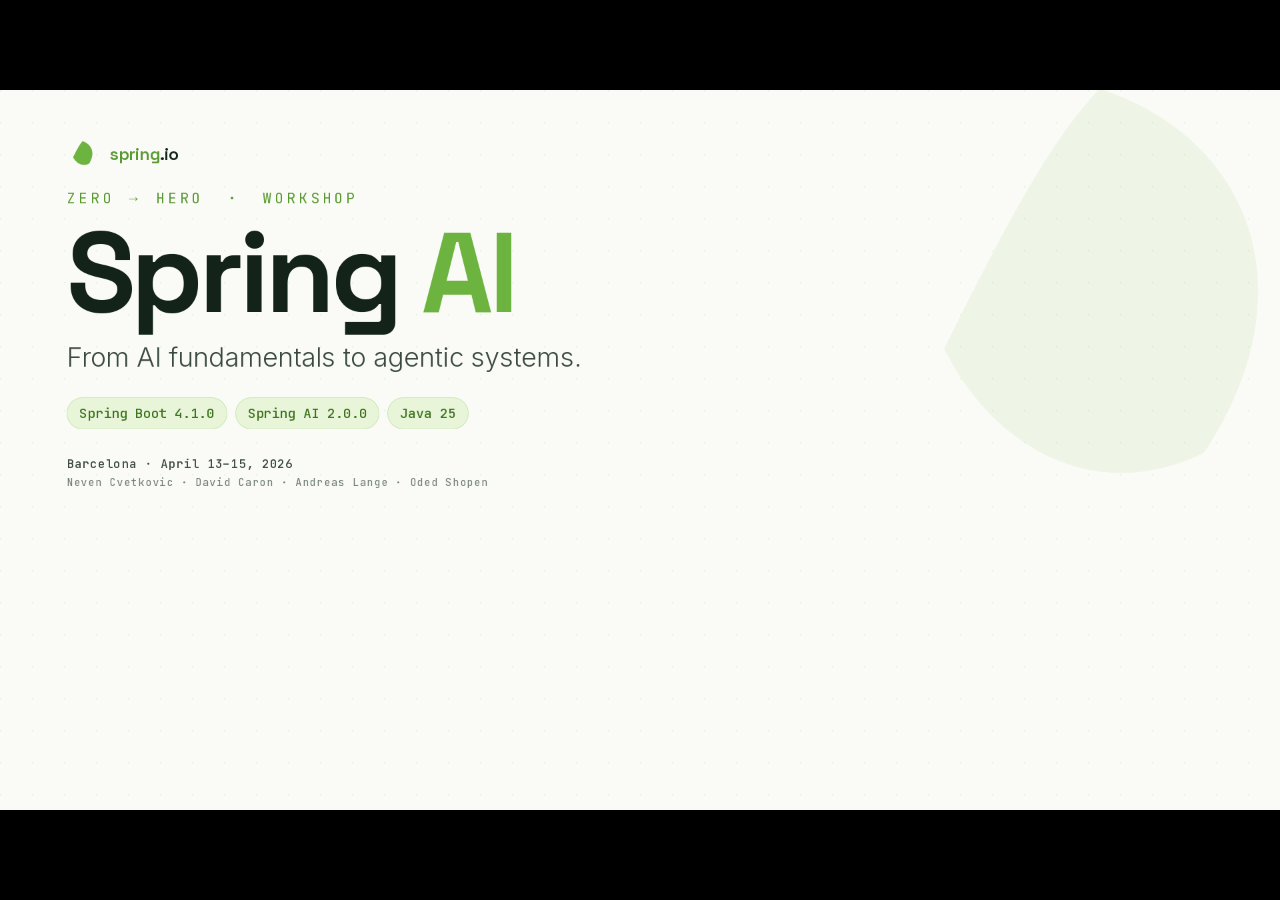
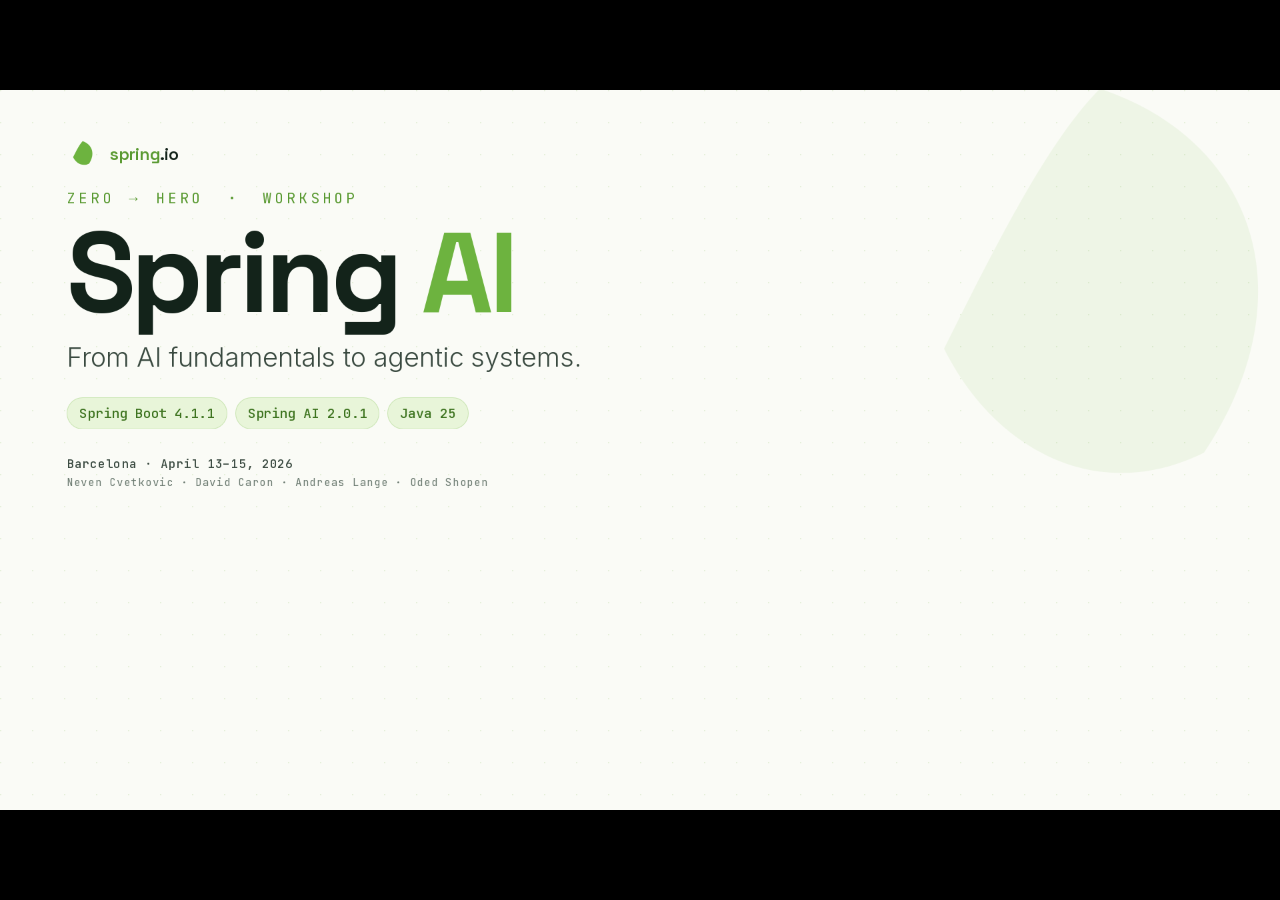
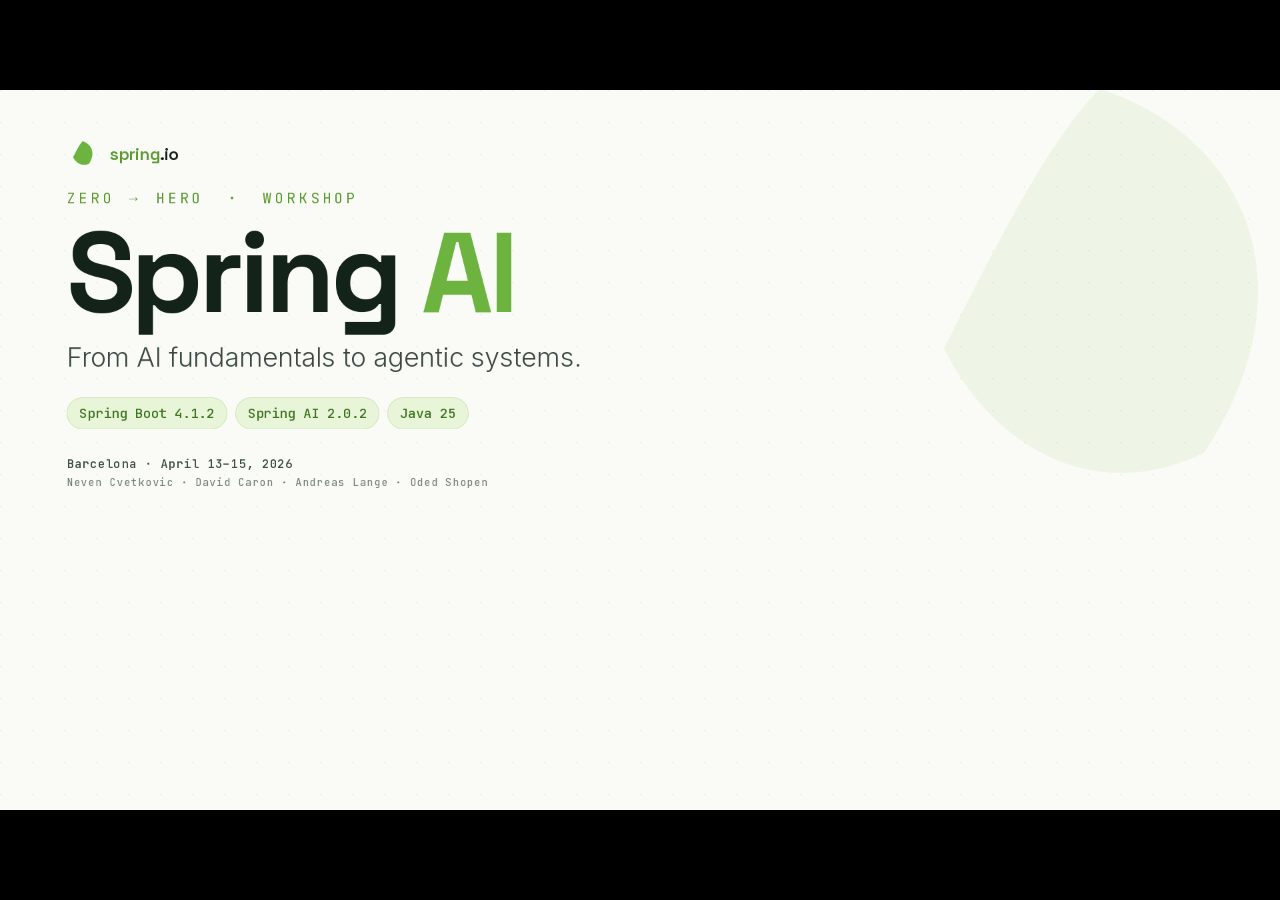
